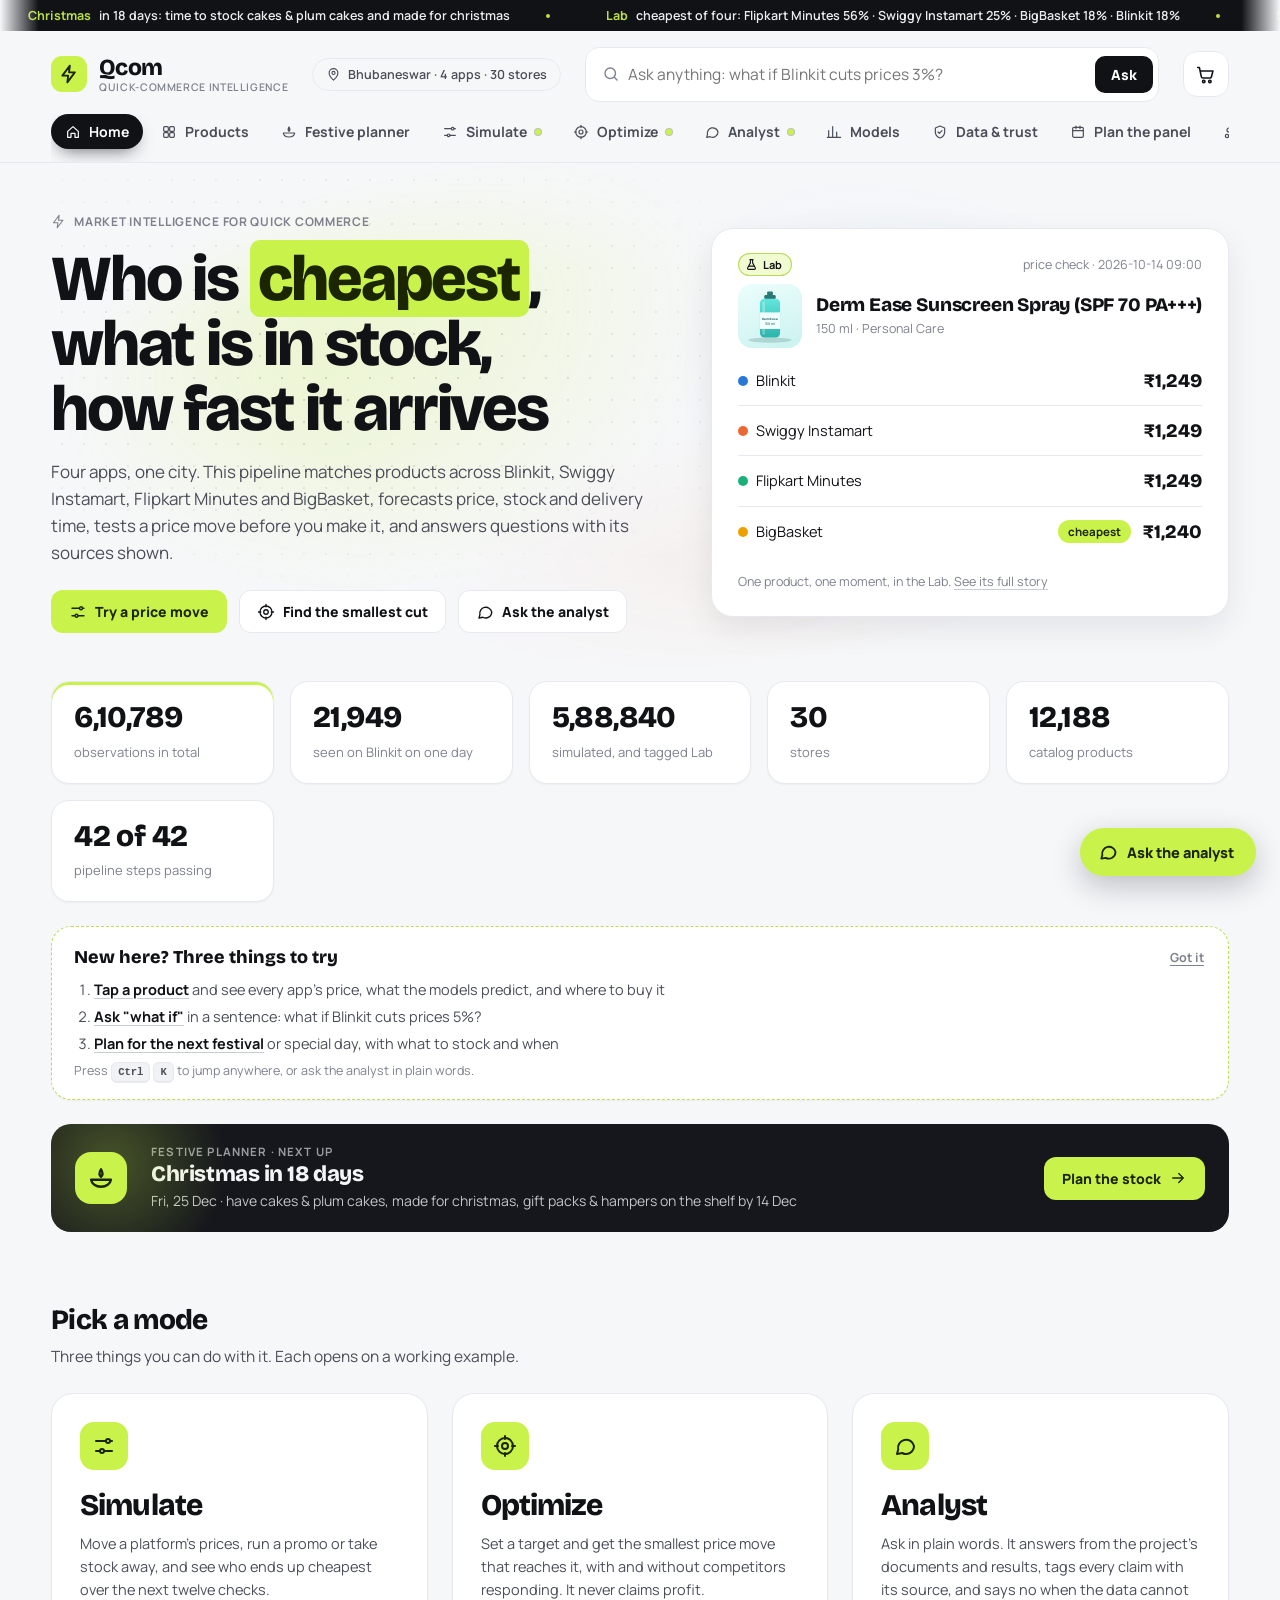
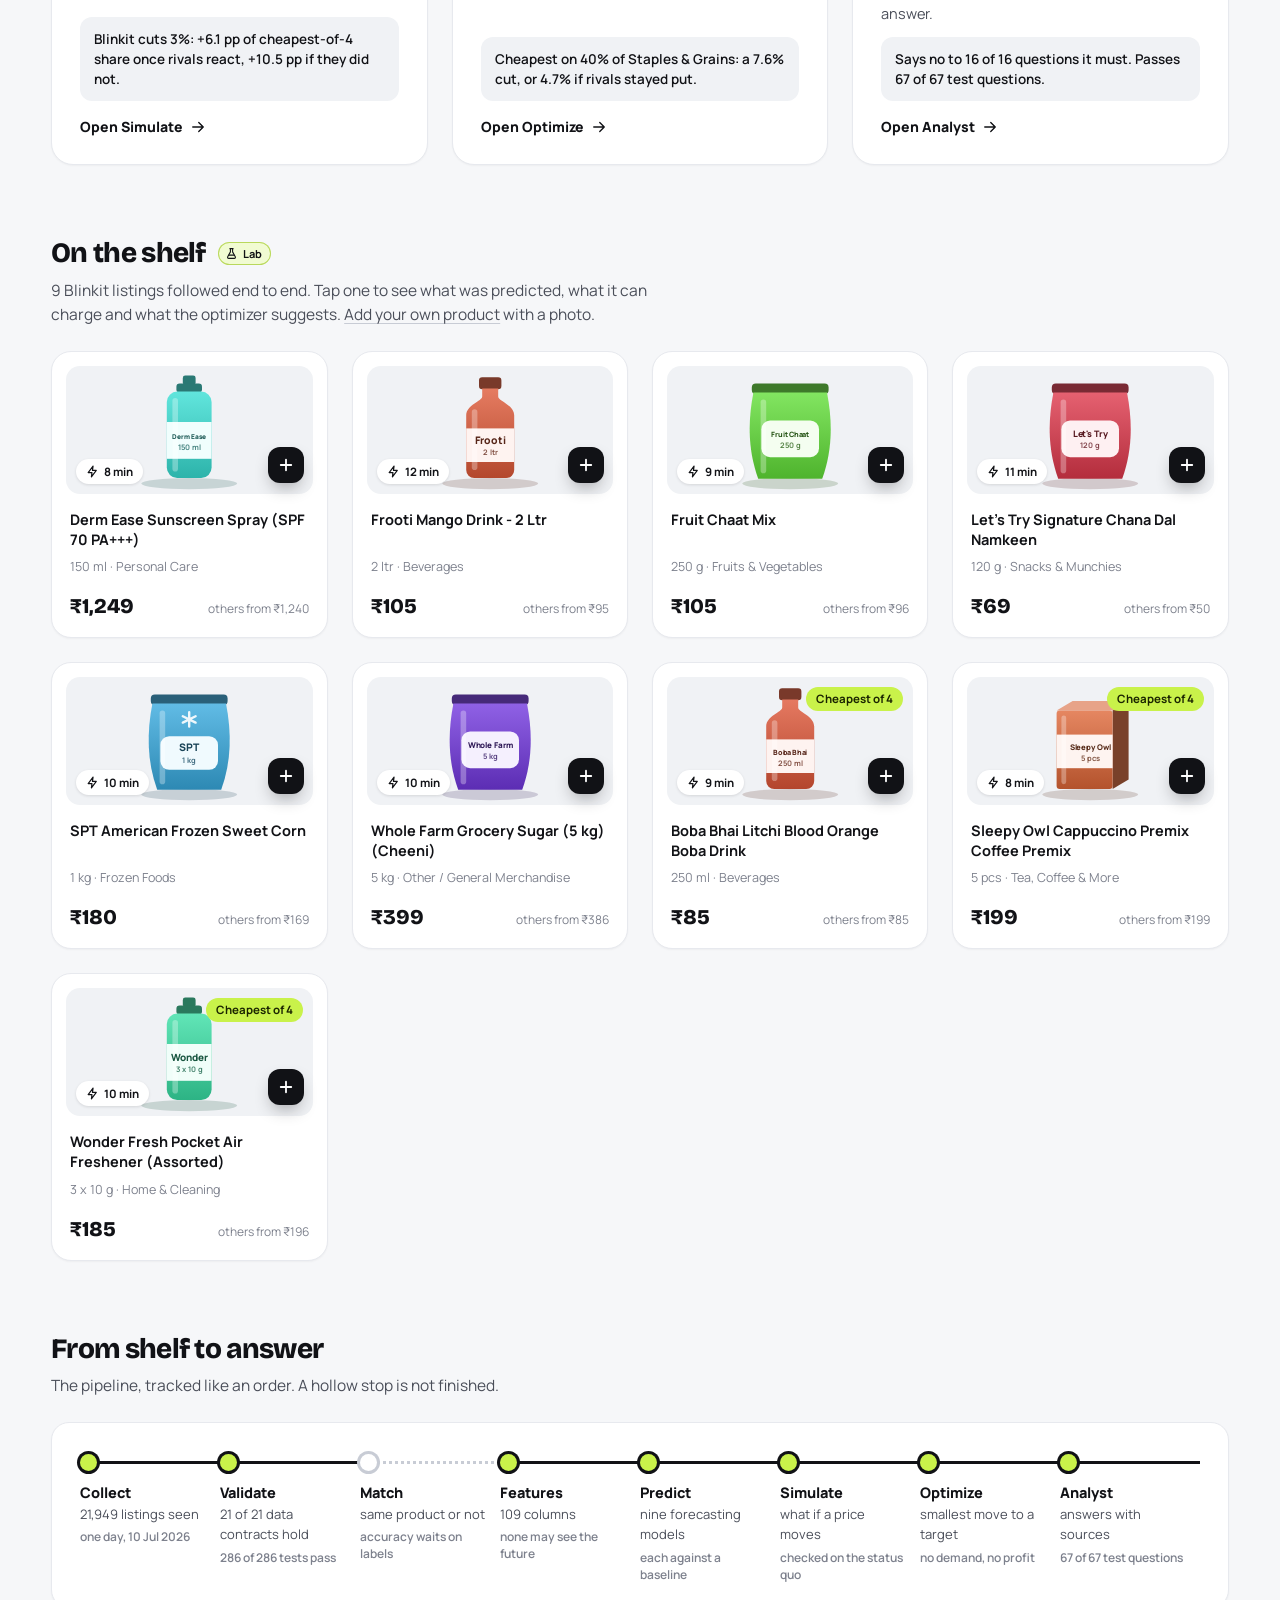
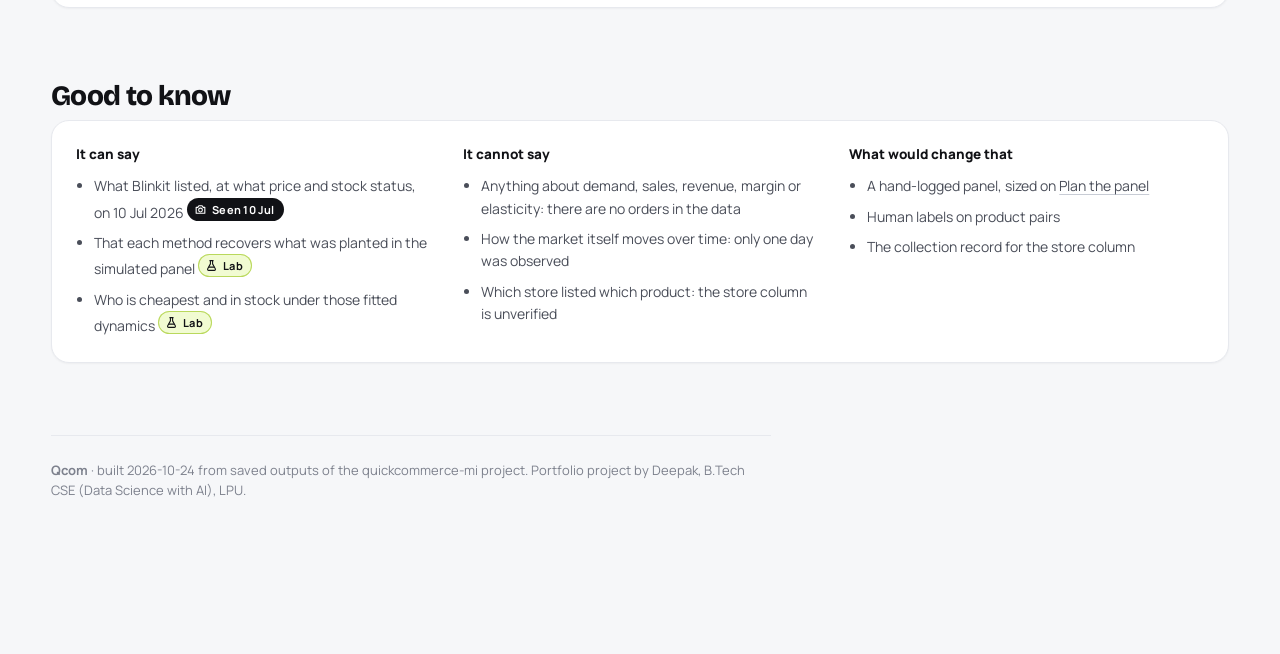
==== site_dist/index.html @ 05a5e4e2 "Festive calendar that computes itself, basket to app, plain Simulate/Optimize, product photos, publi" ====
<!doctype html>
<html lang="en"><head><meta charset="utf-8"><meta name="viewport" content="width=device-width,initial-scale=1,viewport-fit=cover">
<title>Qcom · Quick-commerce intelligence</title>
<link rel="icon" href="favicon.ico" type="image/svg+xml">
<meta name="theme-color" content="#f6f7f9" media="(prefers-color-scheme: light)">
<meta name="theme-color" content="#0d0e12" media="(prefers-color-scheme: dark)">
<meta name="format-detection" content="telephone=no">
<meta name="mobile-web-app-capable" content="yes">
<meta name="apple-mobile-web-app-capable" content="yes">
<meta name="apple-mobile-web-app-title" content="Qcom">
<meta name="apple-mobile-web-app-status-bar-style" content="black-translucent">
<link rel="manifest" href="manifest.webmanifest">
<link rel="apple-touch-icon" href="apple-touch-icon.png">
<link rel="preconnect" href="https://fonts.googleapis.com">
<link rel="preconnect" href="https://fonts.gstatic.com" crossorigin>
<link rel="stylesheet" href="https://fonts.googleapis.com/css2?family=Bricolage+Grotesque:opsz,wght@12..96,500..800&family=Manrope:wght@400..800&display=swap">
<style>
/* layout: a storefront. An announcement ticker, a sticky bar with a search box (the search box asks the analyst),
   page tabs, then cards. Numbers are set like price tags; results are set like a receipt.
   Spacing comes from one scale (--s1 … --s8) and one gap (--gap); the page is wide (--page) with fluid gutters. */
:root {
  color-scheme: light;
  --bg: #f6f7f9; --card: #ffffff; --soft: #f0f2f5; --ink: #111216; --ink-2: #4a4e59; --muted: #7d818d;
  --line: #e7e9ee; --axis: #c8ccd5;
  --pop: #c9f24a; --pop-ink: #1b2500; --pop-soft: #f1fbd2;      /* the one loud colour: deals, calls to action */
  --btn: #111216; --btn-ink: #ffffff;
  --good: #0c8a4b; --good-bg: #e3f6ec; --bad: #d63a3f; --bad-bg: #fde8e9; --warn: #9a6400; --warn-bg: #fff2d1;
  --p0: #2a78d6; --p1: #eb6834; --p2: #1baf7a; --p3: #eda100;   /* Blinkit, Instamart, Flipkart Minutes, BigBasket */
  --blue: #2a78d6; --orange: #eb6834;
  --wash: rgba(42,120,214,.12); --hatch: rgba(17,18,22,.26);
  --shadow: 0 1px 2px rgba(17,18,22,.04); --lift: 0 12px 32px rgba(17,18,22,.08);
  --tip-bg: #111216; --tip-ink: #ffffff;
  --display: "Bricolage Grotesque", "Trebuchet MS", "Segoe UI", sans-serif;
  --sans: "Manrope", system-ui, -apple-system, "Segoe UI", sans-serif;
  --mono: ui-monospace, "Cascadia Mono", Consolas, monospace;
  --r: 18px; --r-sm: 12px;
  --s1: 4px; --s2: 8px; --s3: 12px; --s4: 16px; --s5: 24px; --s6: 32px; --s7: 48px; --s8: 72px;
  --gap: 24px; --pad: 24px;
  --page: 1480px; --gutter: clamp(16px, 4vw, 56px);
}
@media (prefers-color-scheme: dark) {
  :root:not([data-theme="light"]) {
    color-scheme: dark;
    --bg: #0d0e12; --card: #16181e; --soft: #1e2129; --ink: #f2f3f6; --ink-2: #bcc0ca; --muted: #8b8f9c;
    --line: #262932; --axis: #3d414d;
    --pop: #c9f24a; --pop-ink: #1b2500; --pop-soft: #262f0f;
    --btn: #f2f3f6; --btn-ink: #111216;
    --good: #3fd08a; --good-bg: rgba(63,208,138,.14); --bad: #ff7b7f; --bad-bg: rgba(255,123,127,.14); --warn: #f0b84a; --warn-bg: rgba(240,184,74,.14);
    --p0: #3987e5; --p1: #d95926; --p2: #199e70; --p3: #c98500; --blue: #3987e5; --orange: #d95926;
    --wash: rgba(57,135,229,.18); --hatch: rgba(242,243,246,.30);
    --shadow: 0 1px 2px rgba(0,0,0,.35); --lift: 0 14px 36px rgba(0,0,0,.45);
    --tip-bg: #f2f3f6; --tip-ink: #111216;
  }
}
:root[data-theme="dark"] {
  color-scheme: dark;
  --bg: #0d0e12; --card: #16181e; --soft: #1e2129; --ink: #f2f3f6; --ink-2: #bcc0ca; --muted: #8b8f9c;
  --line: #262932; --axis: #3d414d;
  --pop: #c9f24a; --pop-ink: #1b2500; --pop-soft: #262f0f;
  --btn: #f2f3f6; --btn-ink: #111216;
  --good: #3fd08a; --good-bg: rgba(63,208,138,.14); --bad: #ff7b7f; --bad-bg: rgba(255,123,127,.14); --warn: #f0b84a; --warn-bg: rgba(240,184,74,.14);
  --p0: #3987e5; --p1: #d95926; --p2: #199e70; --p3: #c98500; --blue: #3987e5; --orange: #d95926;
  --wash: rgba(57,135,229,.18); --hatch: rgba(242,243,246,.30);
  --shadow: 0 1px 2px rgba(0,0,0,.35); --lift: 0 14px 36px rgba(0,0,0,.45);
  --tip-bg: #f2f3f6; --tip-ink: #111216;
}
* { box-sizing: border-box; }
[hidden] { display: none !important; }
img { max-width: 100%; }
html { scroll-behavior: smooth; }
body { background: var(--bg); color: var(--ink); font: 15.5px/1.6 var(--sans); margin: 0; -webkit-font-smoothing: antialiased; }
a { color: inherit; text-underline-offset: 3px; text-decoration-color: var(--axis); }
a:hover { text-decoration-color: currentColor; }
button, input, select, textarea { font: inherit; color: inherit; }
button:focus-visible, a:focus-visible, input:focus-visible, select:focus-visible, [tabindex]:focus-visible { outline: 2.5px solid var(--blue); outline-offset: 2px; }
svg.ic { width: 18px; height: 18px; flex: none; fill: none; stroke: currentColor; stroke-width: 1.8; stroke-linecap: round; stroke-linejoin: round; }

/* ---------- announcement ticker */
.ticker { background: var(--btn); color: var(--btn-ink); font: 600 12.5px var(--sans); overflow: hidden; white-space: nowrap; }
.ticker .lane { display: inline-flex; padding-block: 7px; animation: slide 52s linear infinite; }
.ticker:hover .lane { animation-play-state: paused; }
.ticker .it { display: inline-flex; align-items: center; gap: var(--s2); padding-inline: 28px; opacity: .92; }
.ticker .it::after { content: ""; width: 4px; height: 4px; border-radius: 50%; background: var(--pop); margin-left: 28px; }
.ticker b { color: var(--pop); font-weight: 700; }
@keyframes slide { to { transform: translateX(-50%); } }

/* ---------- top bar */
.top { position: sticky; top: env(safe-area-inset-top, 0px); z-index: 20; background: color-mix(in srgb, var(--bg) 86%, transparent); backdrop-filter: saturate(1.4) blur(16px); border-bottom: 1px solid var(--line); }
.top-in { max-width: var(--page); margin: 0 auto; padding-inline: var(--gutter); }
.bar { display: flex; align-items: center; gap: var(--s3) var(--s5); flex-wrap: wrap; padding-block: var(--s4) var(--s3); }
.brand { display: inline-flex; align-items: center; gap: var(--s3); text-decoration: none; font: 800 20px/1 var(--display); letter-spacing: -.02em; white-space: nowrap; }
.brand .logo { width: 36px; height: 36px; border-radius: 11px; background: var(--pop); color: var(--pop-ink); display: grid; place-items: center; }
.brand .logo svg { width: 20px; height: 20px; stroke-width: 2.2; }
.brand .wm { display: grid; gap: 3px; font-size: 23px; letter-spacing: -.035em; }
.brand .wm small { font: 600 10.5px/1 var(--sans); letter-spacing: .06em; text-transform: uppercase; color: var(--muted); }
.where { display: inline-flex; align-items: center; gap: 7px; font: 600 12.5px var(--sans); color: var(--ink-2); border: 1px solid var(--line); border-radius: 999px; padding: 7px 13px; white-space: nowrap; }
.where svg { width: 15px; height: 15px; }
.search { flex: 1 1 320px; max-width: 620px; margin-left: auto; min-width: 0; display: flex; align-items: center; gap: var(--s2); background: var(--card); border: 1px solid var(--line); border-radius: 14px; padding: 5px 5px 5px 16px; }
.search:focus-within { border-color: var(--ink); box-shadow: 0 0 0 3px color-mix(in srgb, var(--ink) 8%, transparent); }
.search svg { color: var(--muted); }
.search input { flex: 1; min-width: 0; border: 0; background: none; padding: 9px 0; outline: none; }
.search .btn { padding: 9px 16px; border-radius: 10px; }
.search { position: relative; }
.drop { position: absolute; left: 0; right: 0; top: calc(100% + 8px); z-index: 35; background: var(--card); border: 1px solid var(--line); border-radius: 16px; box-shadow: 0 18px 48px rgba(17,18,22,.22); padding: 6px; display: grid; gap: 2px; max-height: 70vh; overflow-y: auto; }
.dr-it { display: grid; grid-template-columns: 40px minmax(0, 1fr); gap: 12px; align-items: center; text-align: left; background: none; border: 0; border-radius: 11px; padding: 7px 8px; cursor: pointer; color: var(--ink); }
.dr-it:hover, .dr-it[aria-selected="true"] { background: var(--soft); }
.dr-it .thumb, .dr-it .dr-ic { width: 40px; height: 40px; border-radius: 10px; }
.dr-it .dr-ic { display: grid; place-items: center; background: var(--pop-soft); color: var(--ink); }
.dr-it b { display: block; font: 700 14px/1.3 var(--sans); overflow: hidden; text-overflow: ellipsis; white-space: nowrap; }
.dr-it i { display: block; font: 500 12px var(--sans); font-style: normal; color: var(--muted); overflow: hidden; text-overflow: ellipsis; white-space: nowrap; }
.dr-it.ask { border-top: 1px solid var(--line); border-radius: 0 0 11px 11px; margin-top: 4px; }
.dr-it.ask .dr-ic { background: var(--pop); color: var(--pop-ink); }
.nav { display: flex; align-items: center; gap: var(--s1); overflow-x: auto; padding-bottom: var(--s3); scrollbar-width: none; }
.nav::-webkit-scrollbar { display: none; }
.nav a { position: relative; display: inline-flex; align-items: center; gap: var(--s2); font: 700 14px var(--sans); color: var(--ink-2); text-decoration: none; padding: 8px 14px; border-radius: 999px; white-space: nowrap; }
.nav a svg { width: 16px; height: 16px; }
.nav a:hover { background: var(--soft); color: var(--ink); }
.nav a[aria-current="page"] { background: var(--btn); color: var(--btn-ink); }
.nav a.mode::after { content: ""; width: 6px; height: 6px; border-radius: 50%; background: var(--pop); box-shadow: 0 0 0 1px color-mix(in srgb, var(--pop-ink) 25%, transparent); }
.nav .theme { margin-left: auto; flex: none; display: grid; place-items: center; width: 36px; height: 36px; border-radius: 50%; background: none; border: 1px solid var(--line); color: var(--ink-2); cursor: pointer; }
.nav .theme:hover { color: var(--ink); border-color: var(--ink); }
.claims .src[title] { cursor: help; }

/* ---------- page and type */
.wrap { max-width: var(--page); margin: 0 auto; padding-inline: var(--gutter); padding-block: var(--s7) 140px; outline: none; }
h1 { font: 800 clamp(36px, 5vw, 64px)/1.02 var(--display); letter-spacing: -.035em; margin: 0 0 var(--s4); text-wrap: balance; max-width: 16ch; }
h1.page { font-size: clamp(32px, 3.6vw, 50px); max-width: 24ch; }
h1 mark { background: var(--pop); color: var(--pop-ink); border-radius: 10px; padding: 0 .14em; -webkit-box-decoration-break: clone; box-decoration-break: clone; }
.lede { max-width: 66ch; color: var(--ink-2); margin: 0 0 var(--s6); font-size: 17px; line-height: 1.6; }
.eyebrow { display: inline-flex; align-items: center; gap: var(--s2); font: 700 12px var(--sans); letter-spacing: .06em; text-transform: uppercase; color: var(--muted); margin: 0 0 var(--s4); }
.eyebrow svg { width: 15px; height: 15px; }
h2 { font: 800 28px/1.15 var(--display); letter-spacing: -.025em; margin: var(--s8) 0 var(--s2); text-wrap: balance; display: flex; align-items: center; gap: var(--s3); flex-wrap: wrap; }
h2 + .sub { color: var(--ink-2); margin: 0 0 var(--s5); max-width: 72ch; }
h3 { font: 700 16.5px/1.35 var(--sans); margin: 0 0 var(--s2); display: flex; gap: var(--s2); align-items: center; flex-wrap: wrap; text-wrap: balance; }
.note { font-size: 14px; color: var(--ink-2); margin: 0 0 var(--s4); max-width: 74ch; }
.note:last-child { margin-bottom: 0; }
.fine { font-size: 12.5px; color: var(--muted); }
.num, .tile .v, .price { font-variant-numeric: tabular-nums; }
.mt { margin-top: var(--gap); }

/* ---------- where a number comes from: one quiet tag, never a banner */
.chip { display: inline-flex; align-items: center; gap: 5px; font: 700 11px/1 var(--sans); letter-spacing: .02em; padding: 5px 9px 5px 7px; border-radius: 999px; white-space: nowrap; vertical-align: 2px; background: var(--soft); color: var(--ink-2); }
.chip svg { width: 13px; height: 13px; stroke-width: 2; }
.chip.is-seen { background: var(--ink); color: var(--card); }
.chip.is-lab { background: var(--pop-soft); color: var(--ink); box-shadow: inset 0 0 0 1px color-mix(in srgb, var(--pop) 70%, var(--ink) 12%); }
.chip.is-method { background: var(--soft); }
.chip.is-source { background: none; box-shadow: inset 0 0 0 1.5px var(--axis); }
.chip.is-unverified { background: var(--warn-bg); color: var(--warn); }

/* ---------- cards */
.panel { background: var(--card); border: 1px solid var(--line); border-radius: var(--r); padding: var(--pad); min-width: 0; box-shadow: var(--shadow); }
.panel > h3 + .note { margin-top: var(--s1); }
.grid2 { display: grid; grid-template-columns: repeat(auto-fit, minmax(min(100%, 460px), 1fr)); gap: var(--gap); }
.grid3 { display: grid; grid-template-columns: repeat(auto-fit, minmax(min(100%, 360px), 1fr)); gap: var(--gap); }
.stack { display: grid; gap: var(--gap); }
.side { display: grid; gap: var(--gap); grid-template-columns: minmax(0, 1fr) minmax(0, 1.9fr); align-items: start; }   /* a summary beside its detail */
.side.main { grid-template-columns: minmax(0, 1.7fr) minmax(0, 1fr); }
.tiles { display: grid; grid-template-columns: repeat(auto-fit, minmax(190px, 1fr)); gap: var(--s4); margin-bottom: var(--gap); }
.tile { background: var(--card); border: 1px solid var(--line); border-radius: var(--r); padding: 20px 22px; min-width: 0; box-shadow: var(--shadow); }
.tile .v { font: 800 30px/1.05 var(--display); letter-spacing: -.02em; display: block; overflow-wrap: anywhere; }
.tile .l { font-size: 13px; color: var(--muted); display: block; margin-top: var(--s2); }
.tile:first-child { box-shadow: inset 0 3px 0 var(--pop), var(--shadow); }
.banner { display: flex; gap: var(--s3); align-items: flex-start; background: var(--soft); border-radius: var(--r-sm); padding: 12px 16px; font-size: 14px; color: var(--ink-2); margin: 0 0 var(--s4); max-width: 88ch; }
.banner svg { margin-top: 2px; }
.banner.warn { background: var(--warn-bg); color: var(--warn); }

/* ---------- controls */
.controls { display: flex; flex-wrap: wrap; gap: var(--s5) var(--s7); align-items: end; margin-bottom: var(--gap); background: var(--card); border: 1px solid var(--line); border-radius: var(--r); padding: 20px var(--pad); box-shadow: var(--shadow); }
.ctl { display: flex; flex-direction: column; gap: var(--s2); min-width: 0; }
.ctl > label, .ctl > span { font: 700 11.5px var(--sans); color: var(--muted); letter-spacing: .06em; text-transform: uppercase; }
.ctl b { color: var(--ink); font-weight: 800; text-transform: none; letter-spacing: 0; }
.segs { display: inline-flex; flex-wrap: wrap; gap: var(--s1); background: var(--soft); border-radius: 12px; padding: 4px; }
.segs button { font: 700 13.5px var(--sans); color: var(--ink-2); background: none; border: 0; border-radius: 9px; padding: 8px 14px; cursor: pointer; font-variant-numeric: tabular-nums; }
.segs button[aria-pressed="true"] { background: var(--card); color: var(--ink); box-shadow: 0 1px 3px rgba(17,18,22,.14); }
.tabs { display: flex; gap: var(--s2); margin: 0 0 var(--gap); overflow-x: auto; scrollbar-width: none; padding-bottom: var(--s4); border-bottom: 1px solid var(--line); }
.tabs button { font: 700 14px var(--sans); color: var(--ink-2); background: none; border: 1px solid var(--line); border-radius: 999px; padding: 9px 18px; cursor: pointer; white-space: nowrap; }
.tabs button:hover { color: var(--ink); border-color: var(--axis); }
.tabs button[aria-selected="true"] { background: var(--btn); color: var(--btn-ink); border-color: transparent; }
select { background: var(--soft); border: 1px solid transparent; border-radius: 10px; padding: 9px 12px; max-width: 100%; font-weight: 600; }
input[type=range] { width: min(280px, 62vw); accent-color: var(--ink); }
.toggle { display: inline-flex; align-items: center; gap: var(--s2); font: 600 14px var(--sans); color: var(--ink-2); cursor: pointer; padding-bottom: 6px; }
.toggle input { width: 18px; height: 18px; accent-color: var(--ink); }
.btn { display: inline-flex; align-items: center; gap: var(--s2); font: 800 14px var(--sans); background: var(--btn); color: var(--btn-ink); border: 0; border-radius: 12px; padding: 12px 18px; cursor: pointer; text-decoration: none; white-space: nowrap; }
.btn.pop { background: var(--pop); color: var(--pop-ink); }
.btn.ghost { background: var(--card); color: var(--ink); box-shadow: inset 0 0 0 1px var(--line); }
.btn.ghost:hover { box-shadow: inset 0 0 0 1px var(--ink); }
.btn:disabled { opacity: .5; cursor: default; }
.btn:hover:not(:disabled) { transform: translateY(-1px); }

/* ---------- bars and rows */
.legend { display: flex; flex-wrap: wrap; gap: var(--s2) var(--s5); font-size: 13px; color: var(--ink-2); margin-bottom: var(--s3); }
.legend span { display: inline-flex; align-items: center; gap: var(--s2); }
.sw { width: 12px; height: 12px; display: inline-block; flex: none; border-radius: 50%; background: var(--blue); }
.sw.orange { background: var(--orange); } .sw.ring { background: var(--card); border: 2.5px solid var(--axis); }
.sw.band { border-radius: 4px; width: 18px; background: var(--wash); }
.sw.hatch { border-radius: 4px; width: 18px; background: repeating-linear-gradient(135deg, var(--hatch) 0 1.5px, transparent 1.5px 5px); box-shadow: inset 0 0 0 1px var(--axis); }
.sw.solid { border-radius: 4px; width: 18px; background: var(--ink); }
.sw.neutral { border-radius: 4px; width: 18px; background: var(--axis); }
.sw.line { height: 3px; width: 18px; border-radius: 2px; } .sw.dash { height: 0; width: 18px; border-radius: 0; background: none; border-top: 2px dashed var(--axis); }
.row { display: grid; grid-template-columns: minmax(0, 1.1fr) minmax(0, 1.7fr) var(--num, 76px); gap: var(--s1) var(--s4); align-items: center; padding-block: 11px; border-bottom: 1px solid var(--line); font-size: 14px; }
.row:last-child { border-bottom: 0; }
.row .lab { min-width: 0; overflow-wrap: anywhere; font-weight: 600; } .row .lab small { display: block; color: var(--muted); font-size: 12px; font-weight: 500; }
.row .num { font: 700 13.5px var(--sans); color: var(--ink); text-align: right; white-space: nowrap; }
.track { position: relative; height: 22px; min-width: 0; }
.track .band { position: absolute; top: 2px; bottom: 2px; background: var(--wash); border-radius: 6px; }
.track .mid { position: absolute; top: 0; bottom: 0; width: 1px; background: var(--axis); }
.track .mark { position: absolute; top: -2px; bottom: -2px; width: 0; border-left: 2px dashed var(--ink); }
.track .link { position: absolute; top: 50%; height: 3px; margin-top: -1.5px; background: var(--axis); border-radius: 2px; }
.track .whisk { position: absolute; top: 50%; height: 2px; margin-top: -1px; background: var(--ink-2); }
.dot { position: absolute; top: 50%; width: 13px; height: 13px; margin: -6.5px 0 0 -6.5px; border-radius: 50%; background: var(--blue); box-shadow: 0 0 0 2.5px var(--card); }
.dot.ring { background: var(--card); border: 3px solid var(--orange); }
.fill { position: absolute; left: 0; top: 5px; bottom: 5px; border-radius: 0 6px 6px 0; background: linear-gradient(90deg, color-mix(in srgb, var(--blue) 55%, transparent), var(--blue)); min-width: 3px; }
.fill.ghost { background: none; box-shadow: inset 0 0 0 1.5px var(--axis); top: 3px; bottom: 3px; }
.fill.orange { background: linear-gradient(90deg, color-mix(in srgb, var(--orange) 55%, transparent), var(--orange)); } .fill.neutral { background: linear-gradient(90deg, color-mix(in srgb, var(--axis) 60%, transparent), var(--axis)); } .fill.ink { background: linear-gradient(90deg, color-mix(in srgb, var(--ink) 55%, transparent), var(--ink)); }
.fill.c0 { background: linear-gradient(90deg, color-mix(in srgb, var(--p0) 55%, transparent), var(--p0)); } .fill.c1 { background: linear-gradient(90deg, color-mix(in srgb, var(--p1) 55%, transparent), var(--p1)); }
.fill.c2 { background: linear-gradient(90deg, color-mix(in srgb, var(--p2) 55%, transparent), var(--p2)); } .fill.c3 { background: linear-gradient(90deg, color-mix(in srgb, var(--p3) 55%, transparent), var(--p3)); }
.pdot { display: inline-block; width: 10px; height: 10px; border-radius: 50%; margin-right: var(--s2); }
.pdot.c0 { background: var(--p0); } .pdot.c1 { background: var(--p1); } .pdot.c2 { background: var(--p2); } .pdot.c3 { background: var(--p3); }
.dot:hover, .fill:hover, .seg:hover, .col:hover { box-shadow: 0 0 0 2px var(--card), 0 0 0 4px var(--ink); }
.axis { display: grid; grid-template-columns: minmax(0, 1.1fr) minmax(0, 1.7fr) var(--num, 76px); gap: var(--s4); margin-top: var(--s1); }
.axis .ticks { position: relative; height: 36px; font: 600 11px var(--sans); color: var(--muted); }
.axis .ticks span { position: absolute; top: 4px; transform: translateX(-50%); white-space: nowrap; }
.axis .ticks em { position: absolute; left: 0; right: 0; top: 20px; text-align: center; font: 500 11.5px var(--sans); font-style: normal; color: var(--muted); }
.split { display: flex; gap: 2px; height: 24px; margin: 6px 0 8px; }
.seg { height: 100%; min-width: 6px; background: var(--axis); }
.seg:first-child { border-radius: 7px 0 0 7px; } .seg:last-child { border-radius: 0 7px 7px 0; } .seg:only-child { border-radius: 7px; }
.seg.obs { background: var(--ink); } .seg.same { background: var(--blue); }
.seg.sim, .seg.abstain { background: repeating-linear-gradient(135deg, var(--hatch) 0 1.5px, transparent 1.5px 5px); box-shadow: inset 0 0 0 1px var(--axis); }
.cols { display: flex; align-items: flex-end; gap: 4px; height: 180px; border-bottom: 1.5px solid var(--axis); position: relative; margin-top: var(--s4); }
.col { flex: 1 1 0; min-width: 6px; background: linear-gradient(180deg, var(--axis), color-mix(in srgb, var(--axis) 45%, transparent)); border-radius: 6px 6px 0 0; cursor: pointer; }
.col.sel { background: var(--pop); box-shadow: inset 0 0 0 1.5px var(--pop-ink); } .col.hold { background: var(--ink); }
.chart { margin-top: var(--s2); }
.chart svg { display: block; width: 100%; height: auto; overflow: visible; }
.chart .g { stroke: var(--line); stroke-width: 1; }
.chart .l0 { fill: none; stroke: var(--blue); stroke-width: 2.8; stroke-linecap: round; stroke-linejoin: round; filter: drop-shadow(0 6px 10px color-mix(in srgb, var(--blue) 35%, transparent)); }
.chart .area { stroke: none; } .chart .l1 { fill: none; stroke: var(--orange); stroke-width: 2.5; stroke-linecap: round; stroke-linejoin: round; }
.chart .lb { fill: none; stroke: var(--axis); stroke-width: 2; stroke-dasharray: 4 5; } .chart .tg { stroke: var(--ink); stroke-width: 1.5; stroke-dasharray: 5 4; }
.chart text { font: 600 11px var(--sans); fill: var(--muted); }
.chart circle { stroke: var(--card); stroke-width: 2.5; }
.tbl { overflow-x: auto; }
table.t { border-collapse: collapse; font: 14px/1.45 var(--sans); min-width: 100%; }
table.t th, table.t td { text-align: left; padding: 11px 16px 11px 0; border-bottom: 1px solid var(--line); vertical-align: top; }
table.t tr:last-child td { border-bottom: 0; }
table.t th { color: var(--muted); font-weight: 700; white-space: nowrap; font-size: 11.5px; text-transform: uppercase; letter-spacing: .06em; padding-top: 4px; }
table.t td.n, table.t th.n { text-align: right; font-variant-numeric: tabular-nums; font-weight: 600; white-space: nowrap; }
table.t tr.hi td { font-weight: 800; background: var(--pop-soft); }
table.t tr.hi td:first-child { box-shadow: inset 3px 0 0 var(--pop); padding-left: 10px; }
table.heat { border-collapse: separate; border-spacing: 4px; font: 600 12.5px var(--sans); }
table.heat th { font: 700 11.5px var(--sans); color: var(--muted); padding: 4px 6px; text-align: center; white-space: nowrap; }
table.heat th.r { text-align: right; }
table.heat td { text-align: center; min-width: 38px; padding: 10px 2px; border-radius: 8px; cursor: pointer; font-variant-numeric: tabular-nums; }
table.heat td.id { font-weight: 800; box-shadow: inset 0 0 0 2px var(--blue); }
table.heat td.sel, table.heat td.self { box-shadow: inset 0 0 0 2.5px var(--ink); }
table.heat td.na { color: var(--muted); cursor: default; box-shadow: inset 0 0 0 1px var(--line); }
.pill { display: inline-flex; align-items: center; gap: 5px; font: 700 11.5px/1 var(--sans); padding: 6px 10px; border-radius: 999px; white-space: nowrap; background: var(--soft); color: var(--ink-2); }
.pill.yes { background: var(--good-bg); color: var(--good); } .pill.no { background: var(--soft); color: var(--muted); }
.pill.na { background: none; box-shadow: inset 0 0 0 1px var(--line); color: var(--muted); }
.pill.ok { background: var(--good-bg); color: var(--good); } .pill.bad { background: var(--bad-bg); color: var(--bad); }
.pill.deal { background: var(--pop); color: var(--pop-ink); }
.pill svg { width: 13px; height: 13px; stroke-width: 2.2; }
.lists { display: grid; grid-template-columns: repeat(auto-fit, minmax(min(100%, 260px), 1fr)); gap: var(--s6); }
.lists h4 { font: 800 13.5px var(--sans); margin: 0 0 var(--s3); }
.lists ul { margin: 0; padding-left: 18px; font-size: 14px; color: var(--ink-2); } .lists li + li { margin-top: var(--s2); }

/* ---------- home */
.hero { display: grid; grid-template-columns: minmax(0, 1.15fr) minmax(0, 1fr); gap: var(--s7) clamp(32px, 5vw, 80px); align-items: center; margin-bottom: var(--s7); }
.hero .lede { margin-bottom: var(--s5); }
.hero .cta { display: flex; flex-wrap: wrap; gap: var(--s3); }
.board { background: var(--card); border: 1px solid var(--line); border-radius: 22px; padding: 24px 26px; box-shadow: var(--lift); min-width: 0; }
.board .head { display: flex; justify-content: space-between; align-items: center; gap: var(--s3); margin-bottom: var(--s2); }
.board .nm { font: 800 19px/1.25 var(--display); letter-spacing: -.01em; margin: var(--s2) 0 2px; }
.offer { display: grid; grid-template-columns: minmax(0, 1fr) auto auto; gap: var(--s3); align-items: center; padding: 13px 0; border-bottom: 1px solid var(--line); font-size: 14.5px; }
.offer:last-of-type { border-bottom: 0; }
.offer .price { font: 800 19px var(--display); }
.modes { display: grid; grid-template-columns: repeat(auto-fit, minmax(min(100%, 320px), 1fr)); gap: var(--gap); }
.mode-card { position: relative; background: var(--card); border: 1px solid var(--line); border-radius: 22px; padding: 28px; display: flex; flex-direction: column; gap: var(--s3); text-decoration: none; min-width: 0; box-shadow: var(--shadow); overflow: hidden; }
.mode-card:hover { transform: translateY(-3px); box-shadow: var(--lift); border-color: var(--axis); }
.mode-card .ico { width: 48px; height: 48px; border-radius: 14px; background: var(--pop); color: var(--pop-ink); display: grid; place-items: center; margin-bottom: var(--s2); }
.mode-card .ico svg { width: 24px; height: 24px; stroke-width: 2; }
.mode-card .k { font: 800 30px/1 var(--display); letter-spacing: -.03em; }
.mode-card p { margin: 0; font-size: 14.5px; color: var(--ink-2); }
.mode-card .ex { font: 600 13.5px/1.5 var(--sans); background: var(--soft); border-radius: 12px; padding: 12px 14px; margin-top: auto; }
.mode-card .go { font: 800 14px var(--sans); display: inline-flex; align-items: center; gap: 6px; margin-top: var(--s1); }
.shelf { display: grid; grid-template-columns: repeat(auto-fill, minmax(240px, 1fr)); gap: var(--gap); }
.pcard { background: var(--card); border: 1px solid var(--line); border-radius: 20px; padding: 14px 14px 18px; display: flex; flex-direction: column; gap: var(--s2); min-width: 0; text-align: left; cursor: pointer; box-shadow: var(--shadow); text-decoration: none; }
.pcard:hover { transform: translateY(-3px); box-shadow: var(--lift); border-color: var(--axis); }
.pcard[aria-pressed="true"] { border-color: var(--ink); box-shadow: 0 0 0 1.5px var(--ink); }
.pcard .pic { position: relative; height: 128px; border-radius: 14px; background: var(--soft); display: grid; place-items: center; color: var(--ink-2); margin-bottom: var(--s2); }
.pcard .pic > svg.ic { width: 42px; height: 42px; stroke-width: 1.5; }
.pcard .pic .eta { position: absolute; left: 10px; bottom: 10px; background: var(--card); color: var(--ink); box-shadow: 0 1px 3px rgba(17,18,22,.12); }
.pcard .pic .tag { position: absolute; right: 10px; top: 10px; }
.pcard .nm { font: 700 14.5px/1.35 var(--sans); min-height: 2.7em; overflow: hidden; display: -webkit-box; -webkit-line-clamp: 2; -webkit-box-orient: vertical; padding-inline: 4px; }
.pcard .pk { font-size: 12.5px; color: var(--muted); padding-inline: 4px; }
.pcard .buy { display: flex; align-items: baseline; justify-content: space-between; gap: var(--s2); margin-top: auto; padding: var(--s2) 4px 0; }
.pcard .price { font: 800 21px var(--display); }
.pcard .vs { font-size: 12px; color: var(--muted); text-align: right; }
.tracker { display: grid; grid-template-columns: repeat(auto-fit, minmax(130px, 1fr)); gap: var(--s4) 0; background: var(--card); border: 1px solid var(--line); border-radius: var(--r); padding: 28px 28px 24px; box-shadow: var(--shadow); }
.stop { position: relative; padding: 32px 14px 0 0; min-width: 0; text-decoration: none; }
.stop::before { content: ""; position: absolute; left: 0; right: 0; top: 10px; height: 3px; background: var(--ink); }
.stop::after { content: ""; position: absolute; left: 0; top: 3px; width: 17px; height: 17px; border-radius: 50%; background: var(--pop); box-shadow: 0 0 0 3px var(--ink); }
.stop.wait::before { background: none; border-top: 3px dotted var(--axis); }
.stop.wait::after { background: var(--card); box-shadow: 0 0 0 3px var(--axis); }
.stop b { display: block; font: 800 14.5px var(--sans); margin-bottom: 2px; } .stop span { display: block; font-size: 13px; color: var(--ink-2); }
.stop i { display: block; font: 600 12px var(--sans); color: var(--muted); font-style: normal; margin-top: var(--s1); }

/* ---------- packshots: drawn product pictures, tinted by category (--h is the hue) */
.ps { background: linear-gradient(160deg, hsl(var(--h) 85% 96%), hsl(var(--h) 62% 87%)); }
.ps-art { width: 100%; height: 100%; display: block; }
.ps-art .d { fill: hsl(var(--h) 48% 32%); } .ps-art .tp { fill: hsl(var(--h) 66% 72%); } .ps-art .b2 { fill: hsl(calc(var(--h) + 28) 64% 56%); }
.ps-art .l { fill: hsl(var(--h) 90% 97%); } .ps-art .gl { fill: #fff; opacity: .3; } .ps-art .sh { fill: hsl(var(--h) 40% 25%); opacity: .2; }
.ps-art .tray { fill: hsl(var(--h) 30% 92%); stroke: hsl(var(--h) 30% 70%); stroke-width: 1.5; }
.ps-art .fl { stroke: #fff; stroke-width: 3; stroke-linecap: round; fill: none; opacity: .9; }
.ps-art .t1 { font-family: var(--sans); font-weight: 800; fill: hsl(var(--h) 55% 22%); letter-spacing: -.01em; }
.ps-art .t2 { font: 700 9.5px var(--sans); fill: hsl(var(--h) 30% 40%); }
.pcard .pic.ps { overflow: hidden; }
.thumb { width: 44px; height: 44px; border-radius: 10px; overflow: hidden; display: block; flex: none; }
.thumb .ps-art { transform: scale(1.35); }
.board .bd-top { display: flex; gap: 14px; align-items: center; margin: 4px 0 8px; }
.board .bd-top .thumb { width: 64px; height: 64px; border-radius: 14px; }
.board .bd-top .nm { margin: 0 0 2px; }
@media (prefers-color-scheme: dark) { :root:not([data-theme="light"]) .ps { background: linear-gradient(160deg, hsl(var(--h) 32% 22%), hsl(var(--h) 38% 15%)); } }
:root[data-theme="dark"] .ps { background: linear-gradient(160deg, hsl(var(--h) 32% 22%), hsl(var(--h) 38% 15%)); }

/* ---------- receipt: how a result is set */
.receipt { background: var(--card); border-radius: var(--r); padding: var(--pad); box-shadow: var(--shadow); border: 1px solid var(--line); position: relative; min-width: 0; }
.receipt h3 { font: 800 12px var(--sans); letter-spacing: .1em; text-transform: uppercase; color: var(--muted); margin-bottom: var(--s3); }
.receipt .ln { display: flex; justify-content: space-between; gap: var(--s4); padding: 11px 0; border-bottom: 1px dashed var(--line); font-size: 14.5px; }
.receipt .ln span:last-child { font-weight: 800; font-variant-numeric: tabular-nums; text-align: right; }
.receipt .ln.total { border-bottom: 0; border-top: 2px solid var(--ink); margin-top: var(--s2); padding-top: 14px; font: 800 19px var(--display); }

/* ---------- models as wide rows: the story on one side, its chart on the other, sides alternating */
.mfilter { margin: 0 0 var(--gap); }
.mrows { display: grid; gap: var(--gap); }
.mrow { display: grid; grid-template-columns: minmax(0, 0.85fr) minmax(0, 1.25fr); gap: 32px; align-items: center; background: var(--card); border: 1px solid var(--line); border-radius: 22px; padding: 26px 28px; box-shadow: var(--shadow); }
.mrow:nth-child(even) { grid-template-columns: minmax(0, 1.25fr) minmax(0, 0.85fr); }
.mrow:nth-child(even) .mviz { order: -1; }
.mtext { display: grid; gap: 12px; min-width: 0; align-content: center; }
.mtext .head { display: flex; gap: 10px; align-items: center; flex-wrap: wrap; }
.mtext .no { width: 34px; height: 34px; border-radius: 11px; background: var(--pop); color: var(--pop-ink); display: grid; place-items: center; font: 800 15px var(--display); flex: none; }
.mtext h3 { margin: 0; font: 800 21px/1.2 var(--display); letter-spacing: -.02em; }
.mtext .q { margin: 0; color: var(--ink-2); font-size: 15px; }
.mtext .res { margin: 0; font-size: 15px; line-height: 1.55; }
.mtext .sup { margin: 4px 0 0; font-size: 13.5px; background: var(--soft); border-radius: 12px; padding: 12px 14px; color: var(--ink-2); }
.mtext .sup b { color: var(--ink); }
.mviz { margin: 0; min-width: 0; border: 1px solid var(--line); border-radius: 18px; padding: 16px 18px 14px;
  background: radial-gradient(120% 90% at 100% 0%, color-mix(in srgb, var(--blue) 10%, transparent), transparent 55%),
              radial-gradient(90% 70% at 0% 100%, color-mix(in srgb, var(--pop) 12%, transparent), transparent 60%),
              color-mix(in srgb, var(--soft) 50%, var(--card)); }
.mviz figcaption { display: grid; gap: 2px; margin-bottom: 6px; }
.mviz figcaption b { font: 800 15px/1.3 var(--sans); }
.mviz figcaption span { font-size: 12.5px; color: var(--muted); }
.viz-svg { display: block; width: 100%; height: auto; overflow: visible; }
.viz-svg .g { stroke: var(--line); stroke-width: 1; }
.viz-svg .axis0 { stroke: var(--axis); stroke-width: 1.5; }
.viz-svg text { font-family: var(--sans); }
.viz-svg .tk { font-size: 11px; font-weight: 600; fill: var(--muted); }
.viz-svg .tk.strong, .viz-svg .rlab.strong { fill: var(--ink); font-weight: 700; font-size: 12.5px; }
.viz-svg .rlab { font-size: 11.5px; font-weight: 600; fill: var(--ink-2); }
.viz-svg .ttl { font-size: 11px; font-weight: 600; fill: var(--muted); letter-spacing: .02em; }
.viz-svg .ref { stroke: var(--ink); stroke-width: 1.2; stroke-dasharray: 4 4; opacity: .7; fill: none; }
.viz-svg .rl { font-size: 11px; font-weight: 700; fill: var(--ink-2); }
.viz-svg .ln { fill: none; stroke-width: 2.6; stroke-linecap: round; stroke-linejoin: round; }
.viz-svg .ln.own { stroke: var(--blue); stroke-width: 3.2; } .viz-svg .ln.alt { stroke: var(--orange); } .viz-svg .ln.c3 { stroke: var(--p2); } .viz-svg .ln.base { stroke: var(--axis); }
.viz-svg .ln.dash { stroke-dasharray: 6 6; stroke-width: 2; }
.viz-svg .area { stroke: none; }
.viz-svg .ln.own { filter: drop-shadow(0 6px 10px color-mix(in srgb, var(--blue) 38%, transparent)); }
.viz-svg .pt.own { filter: drop-shadow(0 0 6px color-mix(in srgb, var(--blue) 65%, transparent)); }
.viz-svg .bar.own { filter: drop-shadow(0 8px 14px color-mix(in srgb, var(--blue) 32%, transparent)); }
.viz-svg .bar.alt { filter: drop-shadow(0 8px 14px color-mix(in srgb, var(--orange) 22%, transparent)); }
.donut .arc.own, .donut .arc.alt { filter: drop-shadow(0 4px 10px color-mix(in srgb, var(--ink) 18%, transparent)); }
.viz-svg .pt { stroke: var(--card); stroke-width: 2.2; cursor: pointer; }
.viz-svg .pt.own { fill: var(--blue); } .viz-svg .pt.alt { fill: var(--orange); } .viz-svg .pt.c3 { fill: var(--p2); } .viz-svg .pt.base { fill: var(--axis); }
.viz-svg .pt.ring { fill: var(--card); stroke: var(--ink); stroke-width: 2.6; }
.viz-svg .pt:hover, .viz-svg .bar:hover, .viz-svg .arc:hover { filter: brightness(1.12); stroke: var(--ink); }
.viz-svg .el { font-size: 12px; font-weight: 800; } .viz-svg .el.own { fill: var(--blue); } .viz-svg .el.alt { fill: var(--orange); } .viz-svg .el.c3 { fill: var(--p2); } .viz-svg .el.base { fill: var(--muted); }
.viz-svg .bar { cursor: pointer; } .viz-svg .bar.own { fill: var(--blue); } .viz-svg .bar.alt { fill: var(--orange); } .viz-svg .bar.base { fill: var(--axis); } .viz-svg .bar.c3 { fill: var(--p2); }
.viz-svg .vl { font-size: 11.5px; font-weight: 800; fill: var(--ink-2); } .viz-svg .vl.own { fill: var(--blue); }
.viz-svg .wh { stroke-width: 2.4; stroke-linecap: round; } .viz-svg .wh.own { stroke: var(--blue); opacity: .55; } .viz-svg .wh.alt { stroke: var(--orange); opacity: .6; } .viz-svg .wh.c3 { stroke: var(--p2); opacity: .6; }
.viz-svg .db { stroke: var(--axis); stroke-width: 5; stroke-linecap: round; opacity: .55; }
.vlegend { display: flex; flex-wrap: wrap; gap: 6px 18px; font-size: 12.5px; color: var(--ink-2); margin-top: 8px; }
.vlegend span { display: inline-flex; align-items: center; gap: 7px; }
.sw2 { width: 12px; height: 12px; border-radius: 4px; display: inline-block; flex: none; background: var(--axis); }
.sw2.own { background: var(--blue); } .sw2.alt { background: var(--orange); } .sw2.c3 { background: var(--p2); } .sw2.base { background: var(--axis); }
.sw2.ring { background: var(--card); box-shadow: inset 0 0 0 2.5px var(--ink); border-radius: 50%; }
.sw2.dash { width: 18px; height: 0; border-radius: 0; background: none; border-top: 2px dashed var(--ink); opacity: .7; }
.donut-wrap { display: grid; grid-template-columns: minmax(150px, 220px) minmax(0, 1fr); gap: 20px; align-items: center; }
.donut .arc { fill: none; stroke-width: 30; cursor: pointer; } .donut .arc.own { stroke: var(--blue); } .donut .arc.alt { stroke: var(--orange); } .donut .arc.base { stroke: var(--axis); } .donut .arc.c3 { stroke: var(--p2); }
.donut .dn-v { font: 800 26px var(--display); fill: var(--ink); } .donut .dn-l { font: 600 12px var(--sans); fill: var(--muted); }
.dn-list { list-style: none; margin: 0; padding: 0; display: grid; gap: 10px; }
.dn-list li { display: grid; grid-template-columns: auto minmax(0, 1fr) auto auto; gap: 10px; align-items: center; font-size: 14px; padding-bottom: 10px; border-bottom: 1px solid var(--line); }
.dn-list li:last-child { border-bottom: 0; padding-bottom: 0; }
.dn-list b { font-variant-numeric: tabular-nums; } .dn-list em { font-style: normal; color: var(--muted); font-size: 12.5px; min-width: 46px; text-align: right; }

/* ---------- models: masonry, so every card is as tall as its own content and no taller */
.masonry { columns: 3 340px; column-gap: var(--gap); }
.masonry > * { break-inside: avoid; margin-bottom: var(--gap); }
.mcard { background: var(--card); border: 1px solid var(--line); border-radius: 20px; padding: 20px 22px; display: flex; flex-direction: column; gap: 10px; min-width: 0; box-shadow: var(--shadow); }
.mcard .no { width: 32px; height: 32px; border-radius: 10px; background: var(--soft); display: grid; place-items: center; font: 800 14px var(--display); flex: none; }
.mcard .head { display: flex; gap: 10px; align-items: center; flex-wrap: wrap; }
.mcard h3 { margin: 0; } .mcard .q { color: var(--ink-2); font-size: 14px; margin: 0; }
.mcard .unit { font-size: 12px; color: var(--muted); margin: 2px 0 -4px; letter-spacing: .01em; }
.mcard .res { margin: 0; font-size: 14px; }
.mcard .sup { font-size: 13px; background: var(--soft); border-radius: 12px; padding: 10px 12px; margin: 2px 0 0; color: var(--ink-2); }
.mcard .sup b { color: var(--ink); }
.mbars { display: grid; gap: 7px; }
.mbar { display: grid; grid-template-columns: minmax(96px, 38%) minmax(0, 1fr) 52px; gap: 10px; align-items: center; font-size: 13px; }
.mbar .ml { color: var(--ink-2); line-height: 1.25; }
.mbar.own .ml { color: var(--ink); font-weight: 700; }
.mbar .track { height: 16px; } .mbar .fill { top: 3px; bottom: 3px; }
.mbar .mv { font: 700 12.5px var(--sans); text-align: right; font-variant-numeric: tabular-nums; }
table.mt-table { font-size: 12.5px; table-layout: fixed; width: 100%; min-width: 0; } table.mt-table th, table.mt-table td { padding: 7px 6px 7px 0; overflow-wrap: anywhere; }
table.mt-table th:first-child { width: 30%; }
table.mt-table th, table.mt-table th.n { white-space: normal; line-height: 1.25; vertical-align: bottom; font-size: 10.5px; }
table.mt-table .own { color: var(--ink); font-weight: 800; }
table.mt-table td.own { box-shadow: inset 0 -2px 0 var(--blue); }

/* ---------- analyst: a help chat */
.ask { display: flex; gap: var(--s2); }
.ask input { flex: 1; min-width: 0; background: var(--card); border: 1px solid var(--line); border-radius: 14px; padding: 13px 16px; }
.ask input:focus { border-color: var(--ink); outline: none; box-shadow: 0 0 0 3px color-mix(in srgb, var(--ink) 8%, transparent); }
.sugg { display: flex; flex-wrap: wrap; gap: var(--s2); margin: var(--s4) 0 0; }
.sugg button { font: 600 13px var(--sans); background: var(--card); border: 1px solid var(--line); border-radius: 999px; padding: 8px 14px; cursor: pointer; color: var(--ink-2); text-align: left; }
.sugg button:hover { color: var(--ink); border-color: var(--ink); }
.msg { margin-top: var(--s5); display: grid; gap: var(--s3); }
.msg .q { justify-self: end; max-width: 86%; background: var(--btn); color: var(--btn-ink); border-radius: 18px 18px 4px 18px; padding: 11px 16px; font: 600 14.5px var(--sans); margin: 0; }
.ans { background: var(--card); border: 1px solid var(--line); border-radius: 4px 18px 18px 18px; padding: 18px 20px; box-shadow: var(--shadow); min-width: 0; }
.ans .sum { font: 600 15.5px/1.55 var(--sans); margin: 0 0 var(--s4); }
.ans.refused { border-color: var(--bad); }
.ans .mode { display: inline-flex; align-items: center; gap: 6px; font: 700 11px var(--sans); color: var(--muted); letter-spacing: .06em; text-transform: uppercase; margin: 0 0 var(--s2); }
.claims { list-style: none; margin: 0; padding: 0; display: grid; gap: var(--s3); }
.claims li { display: grid; grid-template-columns: auto minmax(0, 1fr); gap: var(--s3); font-size: 14px; align-items: start; padding-top: var(--s3); border-top: 1px solid var(--line); }
.claims .tags { display: grid; gap: var(--s1); justify-items: start; }
.claims .src { display: block; font: 500 11.5px/1.45 var(--mono); color: var(--muted); margin-top: 6px; overflow-wrap: anywhere; }
.claims .flag { color: var(--bad); }
.cav { margin: var(--s4) 0 0; padding-left: 18px; font-size: 13px; color: var(--muted); }
.cav li + li { margin-top: var(--s1); }
.ans .acts { display: flex; flex-wrap: wrap; gap: var(--s2); margin-top: var(--s4); }
.typing { display: inline-flex; gap: 4px; padding: 4px 0; }
.typing i { width: 7px; height: 7px; border-radius: 50%; background: var(--muted); animation: blink 1s infinite ease-in-out; }
.typing i:nth-child(2) { animation-delay: .15s; } .typing i:nth-child(3) { animation-delay: .3s; }
@keyframes blink { 0%, 80%, 100% { opacity: .25; } 40% { opacity: 1; } }
#fab { position: fixed; right: 24px; bottom: calc(24px + env(safe-area-inset-bottom, 0px)); z-index: 30; font: 800 14.5px var(--sans); background: var(--pop); color: var(--pop-ink); border: 0; border-radius: 999px; padding: 14px 22px 14px 18px; cursor: pointer; box-shadow: 0 10px 30px rgba(17,18,22,.24); display: inline-flex; align-items: center; gap: 9px; }
#fab svg { width: 20px; height: 20px; stroke-width: 2.2; }
#fab .count { background: var(--pop-ink); color: var(--pop); border-radius: 999px; min-width: 22px; height: 22px; display: grid; place-items: center; font-size: 12px; padding-inline: 6px; }
#dock { position: fixed; right: 24px; bottom: calc(24px + env(safe-area-inset-bottom, 0px)); z-index: 31; width: min(470px, calc(100vw - 24px)); height: min(700px, calc(100vh - 96px)); background: var(--bg); border: 1px solid var(--line); border-radius: 24px; display: flex; flex-direction: column; box-shadow: 0 24px 70px rgba(17,18,22,.32); overflow: hidden; }
#dock header { display: flex; align-items: center; gap: var(--s3); padding: 14px 14px 14px 16px; background: var(--btn); color: var(--btn-ink); }
#dock header .av { width: 36px; height: 36px; border-radius: 12px; background: var(--pop); color: var(--pop-ink); display: grid; place-items: center; }
#dock header b { font: 800 16px var(--display); flex: 1; display: grid; }
#dock header b small { font: 500 12px var(--sans); opacity: .75; }
#dock header button, #dock header a { font: 700 12.5px var(--sans); background: none; border: 1px solid color-mix(in srgb, var(--btn-ink) 30%, transparent); border-radius: 9px; padding: 6px 10px; cursor: pointer; text-decoration: none; color: var(--btn-ink); }
#dock .body { flex: 1; overflow-y: auto; padding: 4px 16px 16px; position: relative; }
#dock .foot { padding: 12px 14px; border-top: 1px solid var(--line); background: var(--card); }
#dock .msg { margin-top: var(--s4); }

/* ---------- festive planner: the next festival as a dark hero card, the rest as date cards and a month strip */
.fest-top { grid-template-columns: minmax(0, 1fr) minmax(0, 1.25fr); align-items: stretch; }
.fest-next { position: relative; overflow: hidden; height: 100%; border-radius: 22px; padding: 30px; background: #15171c; color: #f4f5f7; display: flex; flex-direction: column; gap: var(--s2); min-width: 0; border: 1px solid var(--line); }
.fest-next::after { content: ""; position: absolute; right: -80px; top: -90px; width: 280px; height: 280px; border-radius: 50%; background: radial-gradient(circle, rgba(201,242,74,.32), transparent 68%); pointer-events: none; }
.fest-next .fn-top { display: flex; gap: var(--s2); flex-wrap: wrap; }
.fest-next .pill { background: rgba(255,255,255,.12); color: #f4f5f7; }
.fest-next .pill.deal { background: var(--pop); color: var(--pop-ink); } .fest-next .pill.bad { background: #ff6b70; color: #1b0001; }
.fest-next .fn-k { font: 700 12px var(--sans); letter-spacing: .1em; text-transform: uppercase; color: rgba(244,245,247,.6); margin: var(--s3) 0 0; }
.fest-next .fn-name { font: 800 clamp(32px, 3.6vw, 48px)/1.02 var(--display); letter-spacing: -.035em; margin: 0; }
.fest-next .fn-date { margin: 0; color: rgba(244,245,247,.72); }
.fest-next .fn-count { display: flex; align-items: baseline; gap: var(--s3); margin: var(--s3) 0 var(--s2); }
.fest-next .fn-count b { font: 800 clamp(56px, 6vw, 84px)/.9 var(--display); color: var(--pop); letter-spacing: -.05em; font-variant-numeric: tabular-nums; }
.fest-next .fn-count span { color: rgba(244,245,247,.72); font-weight: 600; }
.fest-next .fn-stock { margin: 0 0 var(--s4); color: rgba(244,245,247,.86); max-width: 48ch; }
.fest-next .fn-stock b { color: #fff; }
.fest-next .btn { align-self: flex-start; margin-top: auto; background: var(--pop); color: var(--pop-ink); position: relative; z-index: 1; }
.fest-list { display: grid; grid-template-columns: repeat(auto-fill, minmax(240px, 1fr)); gap: var(--s4); }
.fcard { display: flex; gap: var(--s4); align-items: center; text-align: left; background: var(--card); border: 1px solid var(--line); border-radius: 16px; padding: 14px 16px; cursor: pointer; box-shadow: var(--shadow); min-width: 0; color: inherit; }
.fcard:hover { border-color: var(--axis); transform: translateY(-2px); box-shadow: var(--lift); }
.fcard[aria-pressed="true"] { border-color: var(--ink); box-shadow: 0 0 0 1.5px var(--ink); }
.fcard .fd { flex: none; width: 54px; height: 58px; border-radius: 12px; background: var(--soft); display: grid; place-items: center; align-content: center; line-height: 1; }
.fcard .fd b { font: 800 23px var(--display); }
.fcard .fd i { font: 700 11px var(--sans); font-style: normal; text-transform: uppercase; letter-spacing: .07em; color: var(--muted); margin-top: 4px; }
.fcard.soon .fd { background: var(--pop); } .fcard.soon .fd b, .fcard.soon .fd i { color: var(--pop-ink); }
.fcard .fi { display: grid; gap: 3px; min-width: 0; }
.fcard .nm { font: 700 14.5px/1.3 var(--sans); }
#f-detail h2 .pill { font-size: 12px; }
.fgroup h3 { gap: var(--s3); }
.gi { width: 34px; height: 34px; flex: none; border-radius: 10px; background: var(--pop-soft); color: var(--ink); display: inline-grid; place-items: center; }
.gi svg { width: 18px; height: 18px; }
.mini { list-style: none; margin: var(--s2) 0 0; padding: 0; }
.mini li { display: grid; grid-template-columns: 44px minmax(0, 1fr) auto auto; gap: var(--s3); align-items: center; padding: 10px 0; border-top: 1px solid var(--line); font-size: 13.5px; }
.mini li i { font-style: normal; color: var(--muted); font-size: 12px; }
.mini b { font-variant-numeric: tabular-nums; }
.look { border-top: 1px solid var(--line); margin-top: var(--s4); padding-top: var(--s4); display: grid; gap: var(--s3); }
.look .lk { display: flex; gap: var(--s3); align-items: flex-start; margin: 0; font-size: 14px; }
.look .lk .fine { display: block; margin-top: 2px; }
table.season { border-collapse: separate; border-spacing: 4px; font: 600 11px var(--sans); width: 100%; min-width: 980px; table-layout: fixed; }
table.season th { color: var(--muted); font: 700 11.5px var(--sans); padding: 4px 6px; text-align: center; white-space: nowrap; vertical-align: bottom; }
table.season th small { display: block; font-weight: 600; font-size: 10.5px; opacity: .8; }
table.season th.r { text-align: left; color: var(--ink); font: 700 13px var(--sans); padding-right: var(--s3); width: 200px; white-space: nowrap; overflow: hidden; text-overflow: ellipsis; }
table.season th.r .ic { width: 15px; height: 15px; vertical-align: -3px; margin-right: var(--s2); color: var(--ink-2); }
table.season td { height: 38px; border-radius: 8px; background: var(--soft); text-align: center; color: var(--pop-ink); padding: 4px 5px; line-height: 1.25; overflow-wrap: anywhere; }
table.season td.on { background: var(--pop); font-weight: 700; }
table.season th.cur { color: var(--ink); } table.season td.cur { box-shadow: inset 0 0 0 1.5px var(--ink); }
.fest-banner { display: grid; grid-template-columns: auto minmax(0, 1fr) auto; gap: var(--s5); align-items: center; background: #15171c; color: #f4f5f7; border-radius: 20px; padding: 20px 24px; text-decoration: none; margin-top: var(--s2); position: relative; overflow: hidden; }
.fest-banner::after { content: ""; position: absolute; left: -60px; top: -80px; width: 240px; height: 240px; border-radius: 50%; background: radial-gradient(circle, rgba(201,242,74,.28), transparent 68%); pointer-events: none; }
.fest-banner .fb-ico { width: 52px; height: 52px; border-radius: 16px; background: var(--pop); color: var(--pop-ink); display: grid; place-items: center; position: relative; z-index: 1; }
.fest-banner .fb-ico svg { width: 28px; height: 28px; stroke-width: 2; }
.fest-banner .fb-t { display: grid; gap: 2px; min-width: 0; }
.fest-banner .fb-k { font: 700 11.5px var(--sans); letter-spacing: .1em; text-transform: uppercase; color: rgba(244,245,247,.6); }
.fest-banner b { font: 800 22px/1.2 var(--display); letter-spacing: -.02em; }
.fest-banner .fb-t > span:last-child { color: rgba(244,245,247,.78); font-size: 14px; }
.fest-banner:hover .btn { transform: translateY(-1px); }

/* ---------- products a person adds, and the sheet that adds them */
.toolbar { display: flex; flex-wrap: wrap; gap: 10px 12px; align-items: center; margin: 0 0 var(--s5); padding: 12px; background: var(--card); border: 1px solid var(--line); border-radius: 16px; box-shadow: var(--shadow); }
.tb-search { flex: 1 1 260px; display: flex; align-items: center; gap: 8px; background: var(--soft); border-radius: 11px; padding: 0 12px; color: var(--muted); }
.tb-search input { flex: 1; min-width: 0; border: 0; background: none; padding: 10px 0; outline: none; color: var(--ink); }
.toolbar select { flex: 0 1 auto; }
.uc-acts { display: inline-flex; gap: 10px; }
.yours-k { display: flex; align-items: center; gap: 8px; margin: 0 0 10px; font: 700 13px var(--sans); color: var(--ink-2); }
.shelf.yours { margin-bottom: var(--gap); }
a.pcard.ucard { cursor: pointer; }
.shelf > .note { grid-column: 1 / -1; }
.chip.is-user { background: color-mix(in srgb, var(--blue) 14%, var(--card)); color: var(--ink); }
.sec-head { display: flex; align-items: center; justify-content: space-between; gap: var(--s4); flex-wrap: wrap; margin: var(--s8) 0 var(--s2); }
.sec-head h2 { margin: 0; }
.sec-head.first { margin-top: var(--s2); margin-bottom: var(--s5); }
#x-out { scroll-margin-top: 150px; }
.add-promo { display: grid; grid-template-columns: auto minmax(0, 1fr) auto; gap: var(--s5); align-items: center; padding: 22px 26px; border-radius: 20px; border: 1px solid var(--line); background: linear-gradient(115deg, var(--pop-soft) 0%, var(--card) 55%); box-shadow: var(--shadow); }
.add-promo .ap-ico { width: 56px; height: 56px; border-radius: 18px; background: var(--pop); color: var(--pop-ink); display: grid; place-items: center; }
.add-promo .ap-ico svg { width: 28px; height: 28px; stroke-width: 2; }
.add-promo .ap-txt { display: grid; gap: 4px; min-width: 0; }
.add-promo .ap-txt b { font: 800 19px/1.25 var(--display); letter-spacing: -.01em; }
.add-promo .ap-txt span { color: var(--ink-2); font-size: 14px; }
.add-promo .ap-btns { display: flex; gap: var(--s2); flex-wrap: wrap; }
.ucard { cursor: default; }
.ucard .pic { overflow: hidden; }
.ucard .pic img { width: 100%; height: 100%; object-fit: cover; display: block; }
.uc-foot { display: flex; align-items: center; justify-content: space-between; gap: var(--s2); padding: 0 4px; margin-top: var(--s1); }
.linkish { background: none; border: 0; padding: 4px 2px; font: 700 12.5px var(--sans); color: var(--muted); cursor: pointer; text-decoration: underline; text-underline-offset: 3px; }
.linkish:hover { color: var(--bad); }
.linkish[data-armed="1"] { color: var(--bad); }
body.noscroll { overflow: hidden; }
.sheet { position: fixed; inset: 0; z-index: 40; background: rgba(10,11,14,.55); backdrop-filter: blur(4px); display: grid; place-items: center; padding: 20px; }
.sheet-card { width: min(720px, 100%); max-height: calc(100vh - 40px); overflow-y: auto; background: var(--card); border-radius: 22px; box-shadow: 0 30px 80px rgba(0,0,0,.35); padding: 24px; }
.sheet-card > header { display: flex; justify-content: space-between; align-items: flex-start; gap: var(--s4); margin-bottom: var(--s4); }
.sheet-card > header h3 { font: 800 22px var(--display); letter-spacing: -.02em; margin: 0 0 4px; }
.ap-pick { display: grid; grid-template-columns: 1fr 1fr; gap: var(--s3); }
.ap-opt { display: grid; justify-items: center; gap: 6px; padding: 24px 16px; border: 1.5px dashed var(--axis); border-radius: 16px; background: var(--soft); cursor: pointer; text-align: center; color: var(--ink-2); font-size: 13px; }
.ap-opt:hover { border-color: var(--ink); color: var(--ink); background: var(--card); }
.ap-opt .gi { width: 46px; height: 46px; border-radius: 14px; background: var(--pop); color: var(--pop-ink); }
.ap-opt .gi svg { width: 24px; height: 24px; }
.ap-opt b { color: var(--ink); font: 800 16px var(--sans); }
.ap-live video, .ap-prev img { display: block; width: 100%; max-height: 340px; object-fit: contain; background: #0d0e12; border-radius: 16px; }
.ap-live .acts, .ap-prev { display: grid; gap: var(--s3); } .ap-live .acts { grid-auto-flow: column; justify-content: start; margin-top: var(--s3); }
.ap-prev .btn { justify-self: start; }
.ap-form { display: grid; grid-template-columns: 1fr 1fr; gap: var(--s4); margin-top: var(--s5); }
.ap-form .wide { grid-column: 1 / -1; }
.ap-form .f { display: grid; gap: 6px; min-width: 0; border: 0; padding: 0; margin: 0; }
.ap-form .f > span, .ap-form legend { font: 700 11.5px var(--sans); color: var(--muted); letter-spacing: .06em; text-transform: uppercase; padding: 0; }
.ap-form input:not([type=checkbox]), .ap-form select, .ap-form textarea { width: 100%; background: var(--soft); border: 1px solid transparent; border-radius: 10px; padding: 10px 12px; font: 500 14.5px var(--sans); }
.ap-form input:focus, .ap-form select:focus, .ap-form textarea:focus { outline: none; border-color: var(--ink); background: var(--card); }
.ap-prices { display: grid; grid-template-columns: repeat(4, minmax(0, 1fr)); gap: var(--s3); margin-top: 6px; }
.ap-prices label { display: grid; gap: 6px; font-size: 13px; font-weight: 600; }
.ap-season { display: flex; gap: var(--s2); align-items: flex-start; margin: 0; font-size: 13.5px; color: var(--ink-2); }
.ap-season:empty { display: none; }
.ap-season svg { color: var(--ink); margin-top: 1px; }
.ap-form .acts { display: flex; gap: var(--s3); align-items: center; }

.foot-note { font-size: 13px; color: var(--muted); margin-top: var(--s8); max-width: 90ch; border-top: 1px solid var(--line); padding-top: var(--s5); }
#tip { position: fixed; z-index: 50; pointer-events: none; max-width: 320px; padding: 8px 12px; border-radius: 10px; background: var(--tip-bg); color: var(--tip-ink); font: 600 12.5px/1.45 var(--sans); }
pre.log { margin: var(--s2) 0 0; background: var(--soft); border-radius: 10px; padding: 12px 14px; font: 12px/1.55 var(--mono); overflow-x: auto; max-height: 240px; }
details > summary { cursor: pointer; }
.step { border-bottom: 1px solid var(--line); }
.step:last-child { border-bottom: 0; }
.step > summary { list-style: none; display: grid; grid-template-columns: 58px minmax(0, 1fr) minmax(0, 1.4fr) 150px; gap: var(--s1) var(--s4); align-items: center; padding: 12px 4px; font-size: 14px; }
.step > summary:hover { background: color-mix(in srgb, var(--soft) 60%, transparent); }
.step > summary::-webkit-details-marker { display: none; }
.step .nm { font: 600 13px var(--mono); overflow-wrap: anywhere; } .step .wh { color: var(--ink-2); }
.step .tm { display: grid; grid-template-columns: 1fr 60px; gap: var(--s2); align-items: center; font: 700 12px var(--sans); text-align: right; }
.step .tm i { display: block; height: 6px; background: var(--soft); border-radius: 4px; overflow: hidden; } .step .tm i b { display: block; height: 100%; background: var(--ink); border-radius: 4px; }
code { font: 13px var(--mono); background: var(--soft); border-radius: 6px; padding: 2px 6px; }

/* ---------- the "On your phone" button and its panel (only when started with --lan, only on this computer) */
.lan-pill { display: inline-flex; align-items: center; gap: 7px; font: 700 12.5px var(--sans); color: var(--pop-ink); background: var(--pop); border: 0; border-radius: 999px; padding: 7px 13px; cursor: pointer; white-space: nowrap; }
.lan-pill svg { width: 15px; height: 15px; stroke-width: 2; }
.lan-pop { position: fixed; z-index: 45; top: 92px; left: 50%; transform: translateX(-50%); width: min(460px, calc(100vw - 24px)); background: var(--card); border: 1px solid var(--line); border-radius: 18px; box-shadow: 0 24px 60px rgba(17,18,22,.3); padding: 18px 20px; font-size: 14.5px; }
.lan-pop .lp-head { display: flex; justify-content: space-between; align-items: center; gap: 12px; margin-bottom: 6px; }
.lan-pop ol { margin: 6px 0 10px; padding-left: 20px; display: grid; gap: 6px; } .lan-pop code { font-size: 13px; overflow-wrap: anywhere; }
.lan-code { display: inline-block; font: 800 22px/1 var(--mono); letter-spacing: .18em; background: var(--pop); color: var(--pop-ink); border-radius: 10px; padding: 6px 10px; margin-top: 4px; }

/* ---------- every device: touch screens, notched and small screens, older Safari */
html { -webkit-text-size-adjust: 100%; text-size-adjust: 100%; }
a, button, input, select, textarea, label, summary { -webkit-tap-highlight-color: transparent; touch-action: manipulation; }
.top { -webkit-backdrop-filter: saturate(1.4) blur(16px); }
.sheet { -webkit-backdrop-filter: blur(4px); }
.ticker { padding-top: env(safe-area-inset-top, 0px); }
.top-in, .wrap { padding-left: max(var(--gutter), env(safe-area-inset-left, 0px)); padding-right: max(var(--gutter), env(safe-area-inset-right, 0px)); }
#dock { height: min(700px, calc(100dvh - 96px)); }
.sheet-card { max-height: calc(100dvh - 40px); }
.nav, .tabs, .tbl, #dock .body, .sheet-card { -webkit-overflow-scrolling: touch; overscroll-behavior: contain; }
@media (pointer: coarse) {
  input, select, textarea { font-size: 16px !important; }          /* iPhone and iPad zoom into any field set smaller */
  .nav a { padding: 10px 15px; } .segs button, .tabs button { min-height: 40px; } .linkish { padding: 9px 4px; }
  .sugg button { padding: 10px 14px; } .fcard { min-height: 64px; }
}
@media (hover: none) {
  .pcard:hover, .mode-card:hover, .fcard:hover, .btn:hover:not(:disabled), .fest-banner:hover .btn { transform: none; }
  .pcard:hover, .mode-card:hover, .fcard:hover { box-shadow: var(--shadow); border-color: var(--line); }
  .pcard[aria-pressed="true"] { border-color: var(--ink); box-shadow: 0 0 0 1.5px var(--ink); }
}
@supports not (color: color-mix(in srgb, red 50%, blue)) {
  .top { background: var(--bg); }
  .fill { background: var(--blue); } .fill.orange { background: var(--orange); } .fill.neutral { background: var(--axis); } .fill.ink { background: var(--ink); }
  .fill.c0 { background: var(--p0); } .fill.c1 { background: var(--p1); } .fill.c2 { background: var(--p2); } .fill.c3 { background: var(--p3); }
  .col { background: var(--axis); } .mviz { background: var(--soft); } .chip.is-user { background: var(--soft); }
}
/* a tablet held upright: the hero and the planner's top row stack, the shelf keeps three or four cards a row */
@media (min-width: 700px) and (max-width: 1080px) {
  .hero { grid-template-columns: minmax(0, 1fr); gap: var(--s6); }
  .hero h1 { max-width: 20ch; }
  .shelf { grid-template-columns: repeat(auto-fill, minmax(200px, 1fr)); }
  .lan-pill span { display: none; }
}

@media (min-width: 1600px) {
  :root { --gap: 28px; --pad: 28px; }
}
@media (max-width: 1080px) {
  .side, .side.main, .fest-top, .mrow { grid-template-columns: minmax(0, 1fr); }
  .mrow:nth-child(even) { grid-template-columns: minmax(0, 1fr); } .mrow:nth-child(even) .mviz { order: 0; }
  .search { max-width: none; }
}
@media (max-width: 780px) {
  :root { --gap: 16px; --pad: 18px; --s7: 32px; --s8: 48px; }
  .wrap { padding-block: var(--s6) 120px; }
  .hero { grid-template-columns: minmax(0, 1fr); }
  .where { display: none; }
  .search { margin-left: 0; }
  h2 { font-size: 24px; }
  .lede { font-size: 16px; }
  .row, .axis { grid-template-columns: minmax(0, 1fr) var(--num, 76px); }
  .row .lab { grid-column: 1 / -1; } .axis > div:first-child { display: none; }
  .step > summary { grid-template-columns: 54px minmax(0, 1fr); } .step .wh, .step .tm { grid-column: 2; }
  #fab { right: 16px; bottom: calc(16px + env(safe-area-inset-bottom, 0px)); }
  #dock { right: 8px; left: 8px; width: auto; bottom: calc(8px + env(safe-area-inset-bottom, 0px)); height: min(80vh, 680px); }
  .shelf { grid-template-columns: repeat(auto-fill, minmax(160px, 1fr)); }
  .pcard .pic { height: 104px; }
  .tracker { padding: 22px 18px 18px; }
  .mode-card { padding: 22px; }
  .fest-banner { grid-template-columns: auto minmax(0, 1fr); padding: 18px; }
  .fest-banner .btn { grid-column: 1 / -1; justify-self: start; }
  .fest-next { padding: 24px; }
  .fest-list { grid-template-columns: repeat(2, minmax(0, 1fr)); gap: 10px; }
  .sheet { padding: 0; align-items: end; }
  .sheet-card { border-radius: 22px 22px 0 0; max-height: 92vh; padding: 20px 16px; }
  .ap-form { grid-template-columns: 1fr; } .ap-prices { grid-template-columns: 1fr 1fr; }
  .add-promo { grid-template-columns: auto minmax(0, 1fr); padding: 18px; } .add-promo .ap-btns { grid-column: 1 / -1; }
  .masonry { columns: 1; }
  .donut-wrap { grid-template-columns: minmax(0, 1fr); justify-items: center; } .donut-wrap .viz-svg { max-width: 220px; } .dn-list { width: 100%; }
  .mrow { padding: 18px; gap: 18px; } .mviz { padding: 12px; }
  .fcard { padding: 10px; gap: 10px; align-items: flex-start; }
  .fcard .fd { width: 42px; height: 48px; } .fcard .fd b { font-size: 19px; }
  .fcard .nm { font-size: 13.5px; } .fcard .fine { font-size: 11.5px; }
}
@media (prefers-reduced-motion: no-preference) {
  .nav a, .segs button, .tabs button, .mode-card, .pcard, .btn { transition: color .15s, background-color .15s, border-color .15s, box-shadow .15s, transform .15s; }
}
@media (prefers-reduced-motion: reduce) {
  html { scroll-behavior: auto; }
  .ticker { overflow-x: auto; } .ticker .lane { animation: none; }
  .typing i { animation: none; opacity: .6; }
}

/* ================================================================== motion, hover and the new pieces (2026-10-20)
   Hover effects sit behind (hover: hover), so a touch screen never keeps a stuck hover; anything that moves on its own
   sits behind prefers-reduced-motion: no-preference. app.js adds no motion for automated browsers either. */
::selection { background: var(--pop); color: var(--pop-ink); }
html { scrollbar-color: var(--axis) transparent; }
body::-webkit-scrollbar { width: 12px; }
body::-webkit-scrollbar-thumb { background: var(--axis); border-radius: 999px; border: 3px solid var(--bg); }
#progress { position: fixed; left: 0; right: 0; top: 0; height: 3px; z-index: 60; pointer-events: none; transform-origin: 0 50%; transform: scaleX(var(--p, 0));
  background: linear-gradient(90deg, var(--pop), color-mix(in srgb, var(--pop) 55%, var(--blue))); box-shadow: 0 0 12px color-mix(in srgb, var(--pop) 70%, transparent); }
.ticker { -webkit-mask-image: linear-gradient(90deg, transparent, #000 3%, #000 97%, transparent); mask-image: linear-gradient(90deg, transparent, #000 3%, #000 97%, transparent); }

/* ---------- the hero: a slow aurora and a dot grid behind the headline */
.hero { position: relative; isolation: isolate; }
.hero::before { content: ""; position: absolute; z-index: -2; inset: -64px 0 -40px; border-radius: 36px; pointer-events: none; opacity: .62;
  background: radial-gradient(40% 58% at 10% 20%, color-mix(in srgb, var(--pop) 48%, transparent), transparent 70%),
              radial-gradient(34% 50% at 92% 26%, color-mix(in srgb, var(--blue) 24%, transparent), transparent 70%),
              radial-gradient(30% 46% at 58% 100%, color-mix(in srgb, var(--orange) 16%, transparent), transparent 70%);
  background-size: 150% 150%, 150% 150%, 150% 150%; background-position: 0% 0%, 100% 0%, 50% 100%; }
.hero::after { content: ""; position: absolute; z-index: -1; inset: -64px 0 -40px; pointer-events: none;
  background-image: radial-gradient(color-mix(in srgb, var(--ink) 16%, transparent) 1px, transparent 1.5px); background-size: 22px 22px;
  -webkit-mask-image: radial-gradient(60% 70% at 26% 40%, #000, transparent 72%); mask-image: radial-gradient(60% 70% at 26% 40%, #000, transparent 72%); }
.hero .board { transform: perspective(1000px) rotateX(var(--rx, 0deg)) rotateY(var(--ry, 0deg)); transition: transform .3s cubic-bezier(.2,.8,.2,1), box-shadow .3s; }
.board .offer { transition: background-color .2s; }
.board .offer .price { transition: color .2s, transform .2s; }

/* ---------- buttons: a sheen sweeps across on hover, a press sinks a little */
.btn { position: relative; overflow: hidden; isolation: isolate; }
.btn::after { content: ""; position: absolute; z-index: -1; top: 0; bottom: 0; left: -70%; width: 45%; pointer-events: none; opacity: 0;
  background: linear-gradient(100deg, transparent, rgba(255,255,255,.42), transparent); transform: skewX(-18deg); }
.btn:active:not(:disabled) { transform: translateY(0) scale(.97); }
.btn.pop:hover:not(:disabled) { box-shadow: 0 12px 28px -10px color-mix(in srgb, var(--pop) 90%, #000 10%); }
.btn.ghost:hover:not(:disabled) { background: var(--soft); }

/* ---------- cards */
.pwrap { position: relative; display: grid; min-width: 0; --pic-top: calc(14px + 128px - 46px); }
.pwrap > .pcard { height: 100%; }
.pcard .pic { overflow: hidden; }
.pcard .pic::after { content: ""; position: absolute; inset: 0; pointer-events: none; transform: translateX(-130%);
  background: linear-gradient(115deg, transparent 30%, rgba(255,255,255,.5) 50%, transparent 70%); }
.pcard .ps-art { transition: transform .5s cubic-bezier(.2,.8,.2,1); }
.pcard .price { transition: color .2s; }
.bk-add { position: absolute; z-index: 2; right: 24px; top: var(--pic-top); width: 36px; height: 36px; border-radius: 12px; border: 0; cursor: pointer;
  display: grid; place-items: center; background: var(--btn); color: var(--btn-ink); box-shadow: 0 8px 18px -6px rgba(17,18,22,.45); transition: transform .18s, background-color .2s, color .2s; }
.bk-add svg { width: 18px; height: 18px; stroke-width: 2.4; }
.bk-add[aria-pressed="true"] { background: var(--pop); color: var(--pop-ink); }
.tile { position: relative; overflow: hidden; transition: transform .25s, box-shadow .25s, border-color .25s; }
.tile::after { content: ""; position: absolute; left: 0; right: 0; bottom: 0; height: 3px; background: linear-gradient(90deg, var(--pop), color-mix(in srgb, var(--pop) 40%, var(--blue)));
  transform: scaleX(0); transform-origin: 0 50%; transition: transform .4s cubic-bezier(.2,.8,.2,1); }
.mode-card::before, .fest-banner::before, .ct::before { content: ""; position: absolute; inset: 0; pointer-events: none; opacity: 0; transition: opacity .3s; border-radius: inherit;
  background: radial-gradient(380px circle at var(--mx, 50%) var(--my, 0%), color-mix(in srgb, var(--pop) 30%, transparent), transparent 62%); }
.fest-banner::before { background: radial-gradient(420px circle at var(--mx, 50%) var(--my, 50%), rgba(201,242,74,.18), transparent 62%); }
.mode-card > *, .ct > * { position: relative; }
.mode-card .ico, .mode-card .go svg, .stop::after, .nav a svg, .brand .logo { transition: transform .3s cubic-bezier(.2,.8,.2,1), box-shadow .3s; }
.mrow, .fcard, .sugg button, table.t tbody td { transition: border-color .2s, box-shadow .25s, transform .25s, background-color .2s; }
.nav a[aria-current="page"] { box-shadow: 0 8px 18px -8px color-mix(in srgb, var(--btn) 70%, transparent); }

@media (hover: hover) and (pointer: fine) {
  .btn:hover:not(:disabled)::after { opacity: 1; left: 130%; transition: left .7s ease, opacity .2s; }
  .pcard:hover { transform: translateY(-6px); border-color: color-mix(in srgb, var(--pop) 55%, var(--line));
    box-shadow: 0 22px 44px -18px rgba(17,18,22,.32), 0 0 0 1px color-mix(in srgb, var(--pop) 45%, transparent); }
  .pcard:hover .ps-art { transform: scale(1.08) rotate(-3deg) translateY(-3px); }
  .pcard:hover .pic::after { transform: translateX(130%); transition: transform .85s ease; }
  .pcard:hover .price { color: var(--blue); }
  .pwrap:hover .bk-add { transform: translateY(-6px); }
  .pwrap .bk-add:hover { transform: translateY(-6px) scale(1.1); }
  .tile:hover { transform: translateY(-4px); box-shadow: var(--lift); border-color: var(--axis); }
  .tile:hover::after { transform: scaleX(1); }
  .mode-card:hover::before, .fest-banner:hover::before, .ct:hover::before { opacity: 1; }
  .mode-card:hover { transform: translateY(-5px); }
  .mode-card:hover .ico { transform: rotate(-10deg) scale(1.1); box-shadow: 0 10px 22px -8px color-mix(in srgb, var(--pop) 90%, transparent); }
  .mode-card:hover .go svg { transform: translateX(5px); }
  .hero .board:hover { box-shadow: 0 34px 70px -26px rgba(17,18,22,.42); }
  .board .offer:hover { background: linear-gradient(90deg, transparent, var(--soft) 12%, var(--soft) 88%, transparent); }
  .board .offer:hover .price { transform: scale(1.06); }
  .stop:hover::after { transform: scale(1.3); }
  .stop:hover b { color: var(--blue); }
  .mrow:hover { border-color: var(--axis); box-shadow: var(--lift); }
  .nav a:hover svg { transform: translateY(-1px) rotate(-8deg); }
  .brand:hover .logo { transform: rotate(-10deg) scale(1.06); box-shadow: 0 0 0 6px color-mix(in srgb, var(--pop) 32%, transparent); }
  .sugg button:hover { transform: translateY(-2px); background: var(--pop-soft); }
  table.t tbody tr:hover td { background: color-mix(in srgb, var(--soft) 75%, transparent); }
  #fab:hover { transform: translateY(-3px); box-shadow: 0 16px 36px rgba(17,18,22,.3); }
  .dr-it:hover .thumb, .pal-it:hover .thumb { transform: scale(1.06); }
}

/* ---------- the analyst button breathes; the basket button bumps when something goes in */
#fab { transition: transform .2s, box-shadow .2s; }
#fab::before { content: ""; position: absolute; inset: 0; border-radius: inherit; pointer-events: none; }
.bk-btn { position: relative; flex: none; display: inline-grid; place-items: center; width: 46px; height: 46px; border-radius: 14px; border: 1px solid var(--line);
  background: var(--card); color: var(--ink); cursor: pointer; transition: border-color .2s, transform .2s; }
.bk-btn svg { width: 21px; height: 21px; }
.bk-btn:hover { border-color: var(--ink); }
.bk-btn .count { position: absolute; top: -7px; right: -7px; min-width: 21px; height: 21px; padding: 0 5px; border-radius: 999px; background: var(--pop); color: var(--pop-ink);
  font: 800 11.5px/21px var(--sans); text-align: center; box-shadow: 0 0 0 2.5px var(--bg); }

/* ---------- nav tools: go anywhere, share, theme */
.nav .tools { margin-left: auto; display: inline-flex; align-items: center; gap: 6px; flex: none; padding-left: var(--s2); }
.nav .tools .theme { margin-left: 0; }
.nav .tools button { height: 36px; min-width: 36px; display: inline-flex; align-items: center; justify-content: center; gap: 6px; border-radius: 999px; background: none;
  border: 1px solid var(--line); color: var(--ink-2); cursor: pointer; padding: 0 9px; transition: color .2s, border-color .2s, background-color .2s; }
.nav .tools button:hover { color: var(--ink); border-color: var(--ink); }
.nav .tools svg { width: 16px; height: 16px; }
kbd { font: 700 10.5px/1 var(--mono); background: var(--soft); border: 1px solid var(--line); border-bottom-width: 2px; border-radius: 6px; padding: 3px 6px; color: var(--ink-2); white-space: nowrap; }

/* ---------- go anywhere (Ctrl K) */
.pal-wrap { position: fixed; inset: 0; z-index: 55; background: rgba(10,11,14,.5); -webkit-backdrop-filter: blur(6px); backdrop-filter: blur(6px);
  display: grid; align-items: start; justify-items: center; padding: max(10vh, 24px) 16px 16px; }
.pal { width: min(660px, 100%); background: var(--card); border: 1px solid var(--line); border-radius: 22px; box-shadow: 0 40px 110px rgba(0,0,0,.38); overflow: hidden; }
.pal-in { display: flex; align-items: center; gap: 12px; padding: 14px 18px; border-bottom: 1px solid var(--line); color: var(--muted); }
.pal-in input { flex: 1; min-width: 0; border: 0; background: none; outline: none; font: 600 17px var(--sans); color: var(--ink); padding: 6px 0; }
.pal-list { max-height: min(56vh, 480px); overflow-y: auto; padding: 6px; display: grid; gap: 2px; overscroll-behavior: contain; }
.pal-it { display: grid; grid-template-columns: 38px minmax(0, 1fr) auto; gap: 12px; align-items: center; text-align: left; background: none; border: 0; border-radius: 13px;
  padding: 8px 12px 8px 10px; cursor: pointer; color: var(--ink); }
.pal-it[aria-selected="true"] { background: var(--soft); box-shadow: inset 3px 0 0 var(--pop); }
.pal-it:hover { background: var(--soft); }
.pal-it .pi, .pal-it .thumb { width: 38px; height: 38px; border-radius: 11px; transition: transform .2s; }
.pal-it .pi { display: grid; place-items: center; background: var(--pop-soft); color: var(--ink); }
.pal-it .pt { min-width: 0; }
.pal-it b { display: block; font: 700 14.5px/1.3 var(--sans); overflow: hidden; text-overflow: ellipsis; white-space: nowrap; }
.pal-it i { display: block; font: 500 12.5px var(--sans); font-style: normal; color: var(--muted); overflow: hidden; text-overflow: ellipsis; white-space: nowrap; }
.pal-it em { font: 800 10px var(--sans); font-style: normal; text-transform: uppercase; letter-spacing: .08em; color: var(--muted); }
.pal-foot { display: flex; flex-wrap: wrap; gap: 6px 18px; padding: 10px 18px; border-top: 1px solid var(--line); font-size: 12px; color: var(--muted); background: color-mix(in srgb, var(--soft) 45%, var(--card)); }

/* ---------- the basket drawer */
.bk-wrap { position: fixed; inset: 0; z-index: 42; background: rgba(10,11,14,.5); -webkit-backdrop-filter: blur(4px); backdrop-filter: blur(4px); display: flex; justify-content: flex-end; }
.bk { width: min(470px, 100%); height: 100%; height: 100dvh; background: var(--bg); display: flex; flex-direction: column; box-shadow: -30px 0 80px rgba(0,0,0,.3); }
.bk > header { display: flex; align-items: center; gap: var(--s3); padding: 16px 16px 16px 18px; padding-top: max(16px, env(safe-area-inset-top, 0px)); background: var(--btn); color: var(--btn-ink); }
.bk > header .av { width: 38px; height: 38px; border-radius: 12px; background: var(--pop); color: var(--pop-ink); display: grid; place-items: center; }
.bk > header b { flex: 1; display: grid; font: 800 17px var(--display); }
.bk > header b small { font: 500 12px var(--sans); opacity: .75; }
.bk > header button { font: 700 12.5px var(--sans); background: none; border: 1px solid color-mix(in srgb, var(--btn-ink) 30%, transparent); border-radius: 9px; padding: 7px 11px; cursor: pointer; color: var(--btn-ink); }
.bk-body { flex: 1; overflow-y: auto; padding: 18px 18px calc(28px + env(safe-area-inset-bottom, 0px)); display: grid; gap: 14px; align-content: start; overscroll-behavior: contain; }
.bk-verdict { margin: 0; font: 600 15.5px/1.5 var(--sans); }
.bk-verdict b { font-weight: 800; }
.bk-apps { display: grid; gap: 8px; }
.bk-app { display: grid; grid-template-columns: minmax(0, 1fr) auto; gap: 8px 12px; align-items: center; padding: 12px 14px; border-radius: 14px; background: var(--card); border: 1px solid var(--line); }
.bk-app.best { border-color: color-mix(in srgb, var(--pop) 80%, var(--ink) 10%); box-shadow: 0 0 0 1.5px var(--pop), 0 12px 26px -16px color-mix(in srgb, var(--pop) 90%, transparent); }
.bk-app .bk-pl { display: inline-flex; align-items: center; gap: 8px; font-weight: 700; font-size: 14px; flex-wrap: wrap; }
.bk-app > b { font: 800 18px var(--display); font-variant-numeric: tabular-nums; text-align: right; }
.bk-app .bk-meter { grid-column: 1 / -1; height: 6px; background: var(--soft); border-radius: 4px; overflow: hidden; }
.bk-app .bk-meter i { display: block; height: 100%; border-radius: 4px; background: var(--axis); transition: width .45s cubic-bezier(.2,.8,.2,1); }
.bk-app .bk-meter i.c0 { background: var(--p0); } .bk-app .bk-meter i.c1 { background: var(--p1); } .bk-app .bk-meter i.c2 { background: var(--p2); } .bk-app .bk-meter i.c3 { background: var(--p3); }
.bk-h { font: 800 12px var(--sans); letter-spacing: .1em; text-transform: uppercase; color: var(--muted); margin: 8px 0 0; }
.bk-lines { display: grid; background: var(--card); border: 1px solid var(--line); border-radius: 16px; padding: 4px 14px; }
.bk-line { display: grid; grid-template-columns: 44px minmax(0, 1fr) auto; gap: 12px; align-items: center; padding: 10px 0; border-bottom: 1px solid var(--line); }
.bk-line:last-child { border-bottom: 0; }
.bk-line .thumb img { width: 100%; height: 100%; object-fit: cover; display: block; }
.bk-nm { min-width: 0; display: grid; gap: 4px; }
.bk-nm b { font: 700 14px/1.3 var(--sans); overflow: hidden; text-overflow: ellipsis; white-space: nowrap; }
.bk-nm > span { font-size: 12px; color: var(--muted); display: flex; align-items: center; gap: 6px; flex-wrap: wrap; }
.qty { display: inline-flex; align-items: center; background: var(--soft); border-radius: 11px; padding: 2px; }
.qty button { width: 30px; height: 30px; border: 0; border-radius: 9px; background: none; cursor: pointer; color: var(--ink); display: grid; place-items: center; }
.qty button:hover { background: var(--card); }
.qty button svg { width: 15px; height: 15px; stroke-width: 2.4; }
.qty > span { min-width: 24px; text-align: center; font: 800 14px var(--sans); font-variant-numeric: tabular-nums; }
.bk-note { margin: 0; line-height: 1.6; }
.bk-acts { display: flex; gap: var(--s2); flex-wrap: wrap; }
.bk-empty { display: grid; justify-items: start; gap: 10px; padding: 18px; background: var(--card); border: 1px dashed var(--axis); border-radius: 18px; }
.bk-empty .gi { width: 48px; height: 48px; border-radius: 15px; background: var(--pop); color: var(--pop-ink); }
.bk-empty b { font: 800 18px var(--display); }
.bk-empty .note { margin: 0; }
.kb-plus { display: inline-grid; place-items: center; width: 22px; height: 22px; border-radius: 7px; background: var(--btn); color: var(--btn-ink); vertical-align: -6px; }
.kb-plus svg { width: 13px; height: 13px; stroke-width: 2.6; }

/* ---------- toast, back to top */
#toast { position: fixed; left: 50%; bottom: calc(28px + env(safe-area-inset-bottom, 0px)); transform: translateX(-50%); z-index: 70; display: flex; align-items: center; gap: 10px;
  max-width: calc(100vw - 32px); background: var(--btn); color: var(--btn-ink); font: 700 14px/1.4 var(--sans); padding: 12px 18px; border-radius: 14px; box-shadow: 0 18px 44px rgba(0,0,0,.32); }
#toast svg { color: var(--pop); flex: none; }
#toast span { overflow-wrap: anywhere; }
#totop { position: fixed; left: 24px; bottom: calc(24px + env(safe-area-inset-bottom, 0px)); z-index: 29; width: 46px; height: 46px; border-radius: 50%; border: 1px solid var(--line);
  background: var(--card); color: var(--ink); box-shadow: var(--lift); display: grid; place-items: center; cursor: pointer; transition: transform .2s, border-color .2s; }
#totop:hover { transform: translateY(-3px); border-color: var(--ink); }

/* ---------- pipeline: data contracts and what each step needs */
.contracts { display: grid; grid-template-columns: repeat(auto-fill, minmax(min(100%, 340px), 1fr)); gap: 10px; }
.ct { position: relative; overflow: hidden; display: grid; grid-template-columns: auto minmax(0, 1fr); gap: 6px 12px; align-items: start; padding: 13px 15px; border: 1px solid var(--line);
  border-radius: 15px; background: var(--card); box-shadow: var(--shadow); font-size: 13.5px; transition: transform .25s, box-shadow .25s, border-color .25s; }
.ct .pill { grid-row: span 2; }
.ct .ct-r { font-weight: 600; line-height: 1.4; }
.ct small { grid-column: 2; color: var(--muted); font-size: 12px; line-height: 1.5; overflow-wrap: anywhere; }
.ct .ct-ref { font: 500 11px var(--mono); opacity: .85; }
.needs { display: flex; flex-wrap: wrap; align-items: center; gap: 4px 6px; margin: 2px 0 6px 4px; }
.needs code { font-size: 11.5px; padding: 1px 7px; }
.pill.wait { background: var(--warn-bg); color: var(--warn); }
@media (hover: hover) and (pointer: fine) { .ct:hover { transform: translateY(-3px); box-shadow: var(--lift); border-color: var(--axis); } }

/* ---------- motion that plays on its own */
@media (prefers-reduced-motion: no-preference) {
  .hero::before { animation: aurora 18s ease-in-out infinite alternate; }
  .hero h1 mark, h1.page mark { background: linear-gradient(var(--pop), var(--pop)) 0 0 / 100% 100% no-repeat; animation: mark-in .9s .15s cubic-bezier(.2,.8,.2,1) both; }
  #view.enter { animation: view-in .38s ease both; }
  .rv { opacity: 0; transform: translateY(18px); }
  .rv.in { opacity: 1; transform: none; transition: opacity .62s cubic-bezier(.2,.8,.2,1) var(--rv-d, 0s), transform .62s cubic-bezier(.2,.8,.2,1) var(--rv-d, 0s); }
  #fab::before { animation: breathe 3.6s ease-out infinite; }
  .bk-btn.bump { animation: bump .5s cubic-bezier(.2,.8,.2,1); }
  .pal { animation: pop-in .2s cubic-bezier(.2,.8,.2,1) both; }
  .bk { animation: slide-in .32s cubic-bezier(.2,.8,.2,1) both; }
  #toast:not([hidden]) { animation: toast-in .28s cubic-bezier(.2,.8,.2,1) both; }
  .bk-add[aria-pressed="true"] svg { animation: pop-in .3s cubic-bezier(.2,.8,.2,1) both; }
}
@keyframes aurora { to { background-position: 35% 45%, 65% 60%, 20% 55%; } }
@keyframes mark-in { from { background-size: 0% 100%; } to { background-size: 100% 100%; } }
@keyframes view-in { from { opacity: 0; } to { opacity: 1; } }
@keyframes breathe { 0% { box-shadow: 0 0 0 0 rgba(201,242,74,.55); } 70%, 100% { box-shadow: 0 0 0 16px rgba(201,242,74,0); } }
@keyframes bump { 30% { transform: scale(1.18) rotate(-7deg); } 65% { transform: scale(.95); } }
@keyframes pop-in { from { opacity: 0; transform: scale(.96) translateY(-6px); } }
@keyframes slide-in { from { opacity: .4; transform: translateX(48px); } }
@keyframes toast-in { from { opacity: 0; transform: translate(-50%, 12px); } }
html.theming *, html.theming *::before, html.theming *::after { transition: background-color .4s ease, color .4s ease, border-color .4s ease, fill .4s ease, stroke .4s ease !important; }

@media (max-width: 780px) {
  .pwrap { --pic-top: calc(14px + 104px - 44px); }
  .bk-add { right: 22px; width: 34px; height: 34px; }
  .bk-btn { width: 44px; height: 44px; }
  .nav .tools .pal-btn kbd { display: none; }
  #toast { bottom: calc(92px + env(safe-area-inset-bottom, 0px)); }
  #totop { left: 16px; bottom: calc(16px + env(safe-area-inset-bottom, 0px)); width: 44px; height: 44px; }
  .pal-wrap { padding-top: 12px; }
  .hero::before, .hero::after { inset: -40px 0 -24px; }
}
@media (pointer: coarse) { .bk-add { width: 40px; height: 40px; } .qty button { width: 36px; height: 36px; } }
@media print {
  .rv { opacity: 1 !important; transform: none !important; }
  #progress, #totop, #fab, #toast, .bk-add, .bk-btn, .nav .tools { display: none !important; }
}
@media (min-width: 781px) { body.noscroll #toast { left: calc((100vw - min(470px, 100vw)) / 2); } }   /* beside an open drawer, not over it */
@media (max-width: 780px) { .bar .brand { order: 0; } .bar .bk-btn { order: 1; margin-left: auto; } .bar .search { order: 2; flex-basis: 100%; } }   /* phone: basket beside the logo, search on its own row */
.hero::before { -webkit-mask-image: radial-gradient(farthest-side at 50% 50%, #000 55%, transparent 100%); mask-image: radial-gradient(farthest-side at 50% 50%, #000 55%, transparent 100%); }   /* no visible edge */
html.still *, html.still *::before, html.still *::after { animation: none !important; transition: none !important; }   /* automated browsers: stable pictures */
.sec-acts { display: inline-flex; flex-wrap: wrap; gap: var(--s2); align-items: center; }   /* Export, Import, Add beside a section title */

/* ---------- from the basket to the app: links to each app's own search (2026-10-23) */
/* the drawer's grids get one column no wider than the drawer: an auto track grows to its widest unwrapped line
   (a shop line's product name is nowrap), and then every row runs past the drawer's edge */
.bk-body, .shop, .shop-list { grid-template-columns: minmax(0, 1fr); }
.shop { display: grid; gap: 10px; padding: 14px; border-radius: 16px; background: var(--card); border: 1px solid var(--line); }
.shop-head { display: flex; align-items: center; justify-content: space-between; gap: 10px; flex-wrap: wrap; }
.shop-head b { display: inline-flex; align-items: center; gap: 8px; font: 800 15px var(--sans); }
.shop-apps { width: 100%; }
.shop-apps button { display: inline-flex; align-items: center; gap: 6px; font-size: 12.5px; padding: 7px 10px; }
.shop-apps .pdot { margin: 0; width: 8px; height: 8px; }
.shop-list { margin: 0; padding: 0; list-style: none; display: grid; gap: 6px; counter-reset: shop; }
.shop-list li { display: flex; align-items: center; justify-content: space-between; gap: 10px; font-size: 13.5px; padding: 6px 0; border-bottom: 1px dashed var(--line); }
.shop-list li:last-child { border-bottom: 0; }
.shop-list li > span { min-width: 0; overflow: hidden; text-overflow: ellipsis; white-space: nowrap; }
.shop-link { flex: none; display: inline-flex; align-items: center; gap: 5px; font: 800 12.5px var(--sans); color: var(--pop-ink); background: var(--pop);
  border-radius: 999px; padding: 7px 12px; text-decoration: none; white-space: nowrap; transition: transform .15s, box-shadow .15s; }
.shop-link svg { width: 13px; height: 13px; stroke-width: 2.4; }
.buy-on { display: flex; flex-wrap: wrap; align-items: center; gap: 8px; margin: -6px 0 var(--s5); }
.buy-on .shop-link { background: var(--card); color: var(--ink); box-shadow: inset 0 0 0 1px var(--line); }
@media (hover: hover) and (pointer: fine) {
  .shop-link:hover { transform: translateY(-1px); box-shadow: 0 8px 18px -8px color-mix(in srgb, var(--pop) 90%, #000 10%); }
  .buy-on .shop-link:hover { box-shadow: inset 0 0 0 1px var(--ink); }
}

/* ---------- Simulate and Optimize for everyone: ask in a sentence, answer in a sentence and a picture (2026-10-23) */
.howto { list-style: none; margin: 0 0 var(--s4); padding: 0; display: grid; grid-template-columns: repeat(auto-fit, minmax(min(100%, 230px), 1fr)); gap: 10px; }
.howto li { display: flex; gap: 10px; align-items: flex-start; font-size: 14px; color: var(--ink-2); background: var(--card); border: 1px solid var(--line); border-radius: 14px; padding: 12px 14px; }
.howto li > span { flex: none; width: 24px; height: 24px; border-radius: 50%; display: grid; place-items: center; background: var(--pop); color: var(--pop-ink); font: 800 12.5px var(--sans); }
.gloss { margin: 0 0 var(--gap); max-width: 90ch; }
.gloss summary { display: inline-flex; align-items: center; gap: 8px; font: 700 14px var(--sans); color: var(--ink-2); list-style: none; }
.gloss summary::-webkit-details-marker { display: none; }
.gloss summary:hover { color: var(--ink); }
.gloss dl { margin: 10px 0 0; display: grid; grid-template-columns: minmax(150px, max-content) minmax(0, 1fr); gap: 8px 18px; font-size: 14px;
  background: var(--card); border: 1px solid var(--line); border-radius: 14px; padding: 14px 16px; }
.gloss dt { font-weight: 800; } .gloss dd { margin: 0; color: var(--ink-2); }
.plain { display: flex; gap: 10px; align-items: flex-start; margin: 0 0 var(--s4); padding: 12px 16px; border-radius: 14px; background: var(--pop-soft);
  font-size: 15px; line-height: 1.55; max-width: 92ch; }
.plain svg { flex: none; margin-top: 3px; color: var(--ink); }
.ask-card { background: var(--card); border: 1px solid var(--line); border-radius: var(--r); padding: 20px 22px; box-shadow: var(--shadow); margin-bottom: var(--gap); }
.sentence { font: 700 clamp(18px, 2vw, 23px)/1.9 var(--display); letter-spacing: -.01em; margin: 0; }
select.inline { font: inherit; font-size: .9em; color: var(--ink); background: var(--pop-soft); border: 0; border-bottom: 2.5px solid var(--pop);
  border-radius: 10px 10px 4px 4px; padding: 2px 30px 2px 10px; margin: 2px 2px; cursor: pointer; max-width: 100%;
  appearance: none; -webkit-appearance: none;
  background-image: linear-gradient(45deg, transparent 50%, currentColor 50%), linear-gradient(135deg, currentColor 50%, transparent 50%);
  background-position: calc(100% - 15px) 55%, calc(100% - 10px) 55%; background-size: 5px 5px, 5px 5px; background-repeat: no-repeat; }
select.inline:hover { background-color: color-mix(in srgb, var(--pop) 35%, var(--card)); }
select.inline:focus-visible { outline: 2.5px solid var(--blue); outline-offset: 2px; }
.presets { margin-top: 12px; align-items: center; }
.answer-card { display: grid; gap: 14px; justify-items: start; background: linear-gradient(120deg, var(--pop-soft), var(--card) 60%); border: 1px solid var(--line);
  border-radius: 22px; padding: 22px 24px; box-shadow: var(--lift); margin-bottom: var(--gap); }
.answer { font: 600 clamp(17px, 1.7vw, 21px)/1.55 var(--sans); margin: 0; max-width: 70ch; }
.answer b { font-weight: 800; background: linear-gradient(transparent 62%, color-mix(in srgb, var(--pop) 70%, transparent) 62%); }
.waffles { display: flex; flex-wrap: wrap; gap: 22px; }
.waffle-fig { margin: 0; display: grid; gap: 8px; justify-items: start; }
.waffle-fig figcaption { font-size: 13px; color: var(--ink-2); } .waffle-fig figcaption b { font: 800 18px var(--display); color: var(--ink); }
.waffle { display: grid; grid-template-columns: repeat(10, 14px); gap: 3px; }
.waffle i { width: 14px; height: 14px; border-radius: 4px; background: var(--soft); box-shadow: inset 0 0 0 1px var(--line); }
.waffle.base i.on { background: var(--ink-2); box-shadow: none; }
.waffle.c0 i.on { background: var(--p0); box-shadow: none; } .waffle.c1 i.on { background: var(--p1); box-shadow: none; }
.waffle.c2 i.on { background: var(--p2); box-shadow: none; } .waffle.c3 i.on { background: var(--p3); box-shadow: none; }
.rank { display: inline-flex; align-items: center; gap: 2px; margin-right: 10px; white-space: nowrap; font-weight: 700; color: var(--ink); }
.rank .pdot { margin-right: 4px; }
details.more { margin-bottom: var(--gap); }
details.more > summary { font: 800 14px var(--sans); color: var(--ink-2); margin-bottom: var(--s3); }
details.more > summary:hover { color: var(--ink); }
@media (prefers-reduced-motion: no-preference) { .waffle i.on { animation: pop-in .35s cubic-bezier(.2,.8,.2,1) both; } }
@media (max-width: 780px) { .waffle { grid-template-columns: repeat(10, 11px); gap: 2px; } .waffle i { width: 11px; height: 11px; border-radius: 3px; }
  .gloss dl { grid-template-columns: minmax(0, 1fr); } .sentence { line-height: 2.05; } }

/* ---------- real product photos from Open Food Facts, over the drawn packshot (2026-10-23) */
.ps.has-photo { position: relative; }
.prod-photo { position: absolute; inset: 6px; width: calc(100% - 12px); height: calc(100% - 12px); object-fit: contain; border-radius: 10px; background: #fff;
  opacity: 0; transition: opacity .3s; }                       /* the drawing shows until the photo has loaded */
.prod-photo.on { opacity: 1; }
.thumb .prod-photo { inset: 2px; width: calc(100% - 4px); height: calc(100% - 4px); border-radius: 8px; }
.photo-credit { position: absolute; right: 8px; bottom: 8px; z-index: 1; display: grid; place-items: center; width: 22px; height: 22px; border-radius: 50%; background: rgba(17,18,22,.55); color: #fff; }
.photo-credit svg { width: 12px; height: 12px; }
.ps:not(:has(.prod-photo.on)) .photo-credit { display: none; }   /* credit a photo only while one shows */

/* ---------- a first-visit guide on Home, and the photo credits on Data & trust (2026-10-23) */
.welcome { display: flex; justify-content: space-between; align-items: flex-start; gap: 16px; margin: 0 0 var(--gap); padding: 18px 22px; border-radius: 20px; background: var(--card); border: 1.5px dashed color-mix(in srgb, var(--pop) 80%, var(--ink) 10%); box-shadow: var(--shadow); }
.welcome b { font: 800 18px var(--display); }
.welcome ol { margin: 8px 0 0; padding-left: 20px; display: grid; gap: 4px; font-size: 14.5px; color: var(--ink-2); }
.welcome a { font-weight: 700; color: var(--ink); }
.credits { list-style: none; margin: 0; padding: 0; display: grid; gap: 10px; }
.credits li { display: grid; grid-template-columns: 44px minmax(0, 1fr); gap: 12px; align-items: center; font-size: 13.5px; }

</style>

</head><body>
<div class="ticker" aria-label="Highlights"><div class="lane" id="ticker"></div></div>
<div id="progress" aria-hidden="true"></div>
<header class="top">
  <div class="top-in">
    <div class="bar">
      <a class="brand" href="#home"><span class="logo"><svg class="ic" viewBox="0 0 24 24" aria-hidden="true"><path d="M13 2 4 14h7l-1 8 9-12h-7z"/></svg></span><span class="wm">Qcom<small>quick-commerce intelligence</small></span></a>
      <span class="where"><svg class="ic" viewBox="0 0 24 24" aria-hidden="true"><path d="M12 21s7-6.2 7-11.5A7 7 0 0 0 5 9.5C5 14.8 12 21 12 21z"/><circle cx="12" cy="9.5" r="2.5"/></svg>Bhubaneswar · 4 apps · 30 stores</span>
      <button class="lan-pill" id="lan-pill" type="button" aria-haspopup="dialog" aria-controls="lan-pop" hidden><svg class="ic" viewBox="0 0 24 24" aria-hidden="true"><rect x="7" y="2.5" width="10" height="19" rx="2.5"/><path d="M11 18.5h2"/></svg><span>On your phone</span></button>
      <form class="search" id="top-search" autocomplete="off" role="search">
        <svg class="ic" viewBox="0 0 24 24" aria-hidden="true"><circle cx="11" cy="11" r="7"/><path d="m20 20-3.6-3.6"/></svg>
        <input id="top-q" type="text" placeholder="Ask anything: what if Blinkit cuts prices 3%?" aria-label="Ask the analyst">
        <button class="btn" type="submit">Ask</button>
        <div class="drop" id="top-drop" role="listbox" aria-label="Suggestions" hidden></div>
      </form>
      <button class="bk-btn" id="bk-btn" type="button" aria-haspopup="dialog" aria-controls="basket" aria-label="Your basket"><svg class="ic" viewBox="0 0 24 24" aria-hidden="true"><path d="M3 4h2l2.2 10.4a2 2 0 0 0 2 1.6h7.7a2 2 0 0 0 1.9-1.5L20.5 8H6.1"/><circle cx="10" cy="20" r="1.4"/><circle cx="17" cy="20" r="1.4"/></svg><span class="count" id="bk-count" hidden>0</span></button>
    </div>
    <nav class="nav" aria-label="Pages" id="nav"></nav>
  </div>
</header>

<main class="wrap" id="view" tabindex="-1"></main>

<button id="fab" type="button" aria-haspopup="dialog" aria-controls="dock"><svg class="ic" viewBox="0 0 24 24" aria-hidden="true"><path d="M21 12a8 8 0 0 1-11.8 7L4 20l1.2-4.4A8 8 0 1 1 21 12z"/></svg>Ask the analyst<span class="count" id="fab-count" hidden></span></button>
<aside id="dock" role="dialog" aria-label="Analyst" hidden>
  <header><span class="av"><svg class="ic" viewBox="0 0 24 24" aria-hidden="true"><path d="M13 2 4 14h7l-1 8 9-12h-7z"/></svg></span><b>Analyst<small id="dock-mode">answers with its sources</small></b><a href="#analyst" id="dock-open">Full page</a><button type="button" id="dock-close" aria-label="Close the analyst">Close</button></header>
  <div class="body" id="dock-body"></div>
  <form class="foot ask" id="dock-form" autocomplete="off">
    <input id="dock-input" type="text" placeholder="Ask about prices, stock, delivery or the models" aria-label="Question for the analyst">
    <button class="btn" type="submit">Ask</button>
  </form>
</aside>
<div id="tip" role="tooltip" hidden></div>
<button id="totop" type="button" aria-label="Back to top" hidden><svg class="ic" viewBox="0 0 24 24" aria-hidden="true"><path d="M12 19V5M6 11l6-6 6 6"/></svg></button>
<div id="toast" role="status" aria-live="polite" hidden></div>
<div class="pal-wrap" id="pal" hidden>
  <div class="pal" role="dialog" aria-modal="true" aria-label="Go anywhere">
    <label class="pal-in"><svg class="ic" viewBox="0 0 24 24" aria-hidden="true"><circle cx="11" cy="11" r="7"/><path d="m20 20-3.6-3.6"/></svg><input id="pal-q" type="text" placeholder="Pages, products, festivals, or a question" aria-label="Go anywhere" autocomplete="off" spellcheck="false"><kbd>Esc</kbd></label>
    <div class="pal-list" id="pal-list" role="listbox" aria-label="Results"></div>
    <div class="pal-foot"><span><kbd>↑</kbd> <kbd>↓</kbd> to move</span><span><kbd>Enter</kbd> to open</span><span><kbd>Ctrl</kbd> <kbd>K</kbd> or <kbd>/</kbd> from any page</span></div>
  </div>
</div>
<div class="bk-wrap" id="basket" hidden>
  <div class="bk" role="dialog" aria-modal="true" aria-labelledby="bk-title">
    <header><span class="av"><svg class="ic" viewBox="0 0 24 24" aria-hidden="true"><path d="M3 4h2l2.2 10.4a2 2 0 0 0 2 1.6h7.7a2 2 0 0 0 1.9-1.5L20.5 8H6.1"/><circle cx="10" cy="20" r="1.4"/><circle cx="17" cy="20" r="1.4"/></svg></span><b id="bk-title">Your basket<small>which app is cheapest for all of it</small></b><button type="button" id="bk-close">Close</button></header>
    <div class="bk-body" id="bk-body"></div>
  </div>
</div>
<div class="lan-pop" id="lan-pop" role="dialog" aria-label="Open Qcom on a phone or tablet" hidden></div>

<script type="application/json" id="d-meta">{"built":"2026-10-24","rows":610789,"mix":[{"platform":"Blinkit","real":21949,"synthetic":148740},{"platform":"Swiggy Instamart","real":0,"synthetic":150480},{"platform":"Flipkart Minutes","real":0,"synthetic":142320},{"platform":"BigBasket","real":0,"synthetic":147300}],"stores":30,"products":12188,"snapshots":60,"run":{"steps":42,"ok":42,"finished":"2026-10-24T07:39:27+00:00","tests":286,"passed":286,"skipped":0},"ledger":{"claims":37,"numbers":84,"stale":0},"contracts":{"passed":21,"total":21},"api":"","storeLabel":{"status":"UNVERIFIED","basis":"10 permutation tests, 0 depart after Bonferroni correction; records of one name|pack share a store in 21.0% of pairs against 21.9% for a label independent of the product","audit_date":"2026-10-21","doc":"docs/STORE_LABEL_AUDIT_v1.md","source_check":"the source workbook attaches a store to every product row but records no method for it; its provenance fields describe store locations (docs/audit/AUDIT_2026-10-13.md)"},"webPrices":27,"suggested":["How accurate is the next-price forecast?","Does the store column carry any information?","What happens if Blinkit cuts prices by 3 percent?","Out-of-stock rate by category on 10 Jul","Is matcher v2 better than v1?","How many days of hand-logged data would be enough?","What is Blinkit revenue?","How do competitors respond when Blinkit changes a price?","Which results were observed and which were simulated?"],"ask":{"Does the store column carry any information?":"Does the store label on the real rows carry information?","Out-of-stock rate by category on 10 Jul":"Out-of-stock rate by category on the real snapshot","How many days of hand-logged data would be enough?":"How many days of real data would be enough?","Which results were observed and which were simulated?":"Which results in this project are real and which are synthetic?"}}</script>
<script type="application/json" id="d-models">[{"n":"1","name":"Product matcher","data":"REAL","q":"Are two listings the same product?","result":"Accuracy on name variation as shoppers see it is not measured: no pair has a human label yet.","detail":"Version 2 learns from constructed edits and abstains on 3,917 of 11,834 unlabelled pairs.","supported":"No claim until people label pairs.","doc":"docs/MATCHER_v2.md","chart":{"type":"donut","title":"What version 2 decides on 11,834 unlabelled pairs","note":"It abstains where its training never saw that kind of difference.","parts":[["Different products",7847,"base"],["Abstains",3917,"alt"],["Same product",70,"own"]]}},{"n":"2","name":"Next price","data":"SYNTHETIC","q":"What will this listing cost at the next check?","unit":"Test error in rupees, lower is better","bars":[["Model",9.660895002036582,true],["Tomorrow = today",10.563425162569242,false],["Running mean",11.409931097753798,false]],"result":"Beats both baselines by 8.5% against the stronger one.","supported":"In the Lab only.","doc":"docs/PRICE_FORECAST_v1.md","chart":{"type":"columns","title":"Test error in rupees, three ways","note":"Lower is better. On the median listing, \"tomorrow = today\" is hard to beat.","series":[["Model","own"],["Tomorrow = today","alt"],["Running mean","base"]],"groups":[["Mean error",[9.660895002036582,10.563425162569242,11.409931097753798]],["Root mean square",[23.19089269829051,25.982637807579035,26.147573776668658]],["Median error",[1.8407133528198756,1.0,4.120002746582031]]]}},{"n":"3","name":"Price direction","data":"SYNTHETIC","q":"Up, down or flat next?","unit":"Test log loss, lower is better","bars":[["Prior",1.0448074614106813,false],["Persistence",0.9264994720123045,false],["Reversion",0.906999601843731,false],["Rule combo",0.7917315017796447,false],["Model",0.6973626270020232,true],["Ablation no grid features",0.713495966891763,false]],"result":"Its top 5% of drop alerts are right 78% of the time.","supported":"In the Lab only.","doc":"docs/PRICE_DIRECTION_v1.md","chart":{"type":"lines","title":"How often a drop alert is right","note":"Precision when the most likely listings are flagged.","x":{"title":"Share of listings flagged","fmt":"pct0"},"y":{"title":"Alerts that were right","fmt":"pct0","min":0},"series":[{"name":"Model","cls":"own","pts":[[0.05,0.7785806929775801],[0.1,0.7094951366373321],[0.2,0.6205650764242705]],"area":true},{"name":"Rule combo","cls":"alt","pts":[[0.05,0.5986659255141745],[0.1,0.5862899490504864],[0.2,0.5541454377026401]]},{"name":"Base rate","cls":"base","dash":true,"pts":[[0.05,0.25058821349834187],[0.1,0.25058821349834187],[0.2,0.25058821349834187]]}]}},{"n":"4","name":"Stock-out risk","data":"SYNTHETIC","q":"Will it be out of stock at the next check?","result":"Beats the transition-table baseline on log loss. Its top 1% of alerts catch 6.1 times the base rate.","detail":"ROC AUC 0.894 on the test split.","supported":"In the Lab only.","doc":"docs/STOCKOUT_CLASSIFIER_v1.md","chart":{"type":"lines","title":"Stock-outs caught for the alerts raised","note":"A capture curve: the steeper, the better. Random flags sit on the diagonal.","x":{"title":"Share of listings flagged","fmt":"pct0"},"y":{"title":"Share of next stock-outs caught","fmt":"pct0","min":0},"series":[{"name":"Model","cls":"own","area":true,"pts":[[0,0],[0.01,0.06062902614626753],[0.05,0.21902235695339142],[0.1,0.3463433118605532]]},{"name":"Transition table","cls":"alt","pts":[[0,0],[0.01,0.02046229632436529],[0.05,0.1261841606669193],[0.1,0.2546419098143236]]},{"name":"Random","cls":"base","dash":true,"pts":[[0,0],[0.1,0.1]]}]}},{"n":"5","name":"Delivery time","data":"SYNTHETIC","q":"What ETA will the app promise next?","unit":"Test error in minutes, lower is better","bars":[["Model",1.5187484445631858,true],["ETA now",3.530160994497656,false],["ETA at the last check",1.9840302351001353,false],["Same-hour mean so far",1.550195894375708,false]],"result":"90% intervals cover 90.1% of test rows.","supported":"In the Lab only. Store-driven delivery time is an assumption the observed day does not show.","doc":"docs/ETA_FORECAST_v1.md","chart":{"type":"columns","title":"Do the 80% and 90% intervals hold?","note":"Share of test deliveries inside the interval. The line marks the promise.","series":[["Raw model quantiles","base"],["After conformal correction","own"]],"fmt":"pct0","max":1,"groups":[["80% interval",[0.48744141023028326,0.8025640550604888],0.8],["90% interval",[0.6277766456083147,0.9009392889564074],0.9]]}},{"n":"6","name":"Anomaly detection","data":"REAL","q":"Which listings look unusual on the observed day?","result":"Finds a known pack-size defect: 70% of its top 100 flags are that defect.","supported":"Yes, for \"unusual on the observed day\". Never \"error\" or \"deal\".","doc":"docs/ANOMALY_v1.md","chart":{"type":"lines","title":"Of the top flags, how many are the known defect","note":"Precision at the top k flags, on the 10 Jul rows.","x":{"title":"Top flags checked","fmt":"int","cat":[50,100,250,500]},"y":{"title":"Flags that are the defect","fmt":"pct0","min":0,"max":0.8},"series":[{"name":"Unit price","cls":"own","area":true,"pts":[[50,0.5],[100,0.7],[250,0.564],[500,0.384]]},{"name":"Combined","cls":"alt","area":false,"pts":[[50,0.4],[100,0.62],[250,0.552],[500,0.342]]},{"name":"Isolation forest","cls":"c3","area":false,"pts":[[50,0.44],[100,0.33],[250,0.256],[500,0.284]]},{"name":"Price alone","cls":"base","area":false,"pts":[[50,0.0],[100,0.0],[250,0.0],[500,0.01]]}],"refs":[{"y":0.03757397807037666,"label":"base rate"}]}},{"n":"7","name":"Time until stock-out","data":"SYNTHETIC","q":"How long does an in-stock run last?","unit":"Hazard shape recovered, planted value 2","bars":[["Planted",2.0,false],["Model with shared frailty",1.9801997394759157,true],["Pooled curve, no frailty",1.3794463105132937,false]],"result":"Recovers the planted shape once listing differences are modelled; a pooled curve reads it far too low.","supported":"In the Lab only.","doc":"docs/STOCKOUT_SURVIVAL_v1.md","chart":{"type":"forest","title":"Each recovered parameter against the value planted","note":"Estimate divided by the planted value, with its 95% interval. 1 is a perfect recovery.","rows":[["k (Weibull shape) - V2 frailty",0.9900998697379578,0.967370903609539,1.0128288358663766,true],["k - V1 covariates, no frailty",0.9056072353904377,0.8887323042839952,0.9224821664968803,false],["k - V0 pooled, no frailty",0.6897231552566468,0.6764120179347026,0.7030342925785911,false],["evening multiplier (18:00 / 09:00)",0.9710413461245383,0.9225279621654005,1.0221059247571063,true],["promo d in (1 + d * depth)",1.2253735595055897,0.8124232735680842,1.638323845443095,true],["store pressure theta (per sd of index)",0.8754493881313429,0.8030867305933941,0.9478120456692914,false],["frailty sd on log hazard (= k x 0.25)",0.9900537062879299,0.9164601196394931,1.086440833175073,true],["platform lambda multiplier: Swiggy Instamart",1.0003786721948744,0.9623017598487149,1.0384555845410337,true],["platform lambda multiplier: Flipkart Minutes",1.0081841937897948,0.9670559667051902,1.0493124208743994,true],["platform lambda multiplier: BigBasket",1.0040789383748618,0.9571109875463499,1.051046889203374,true],["k - V3 read off the nonparametric frailty baseline",0.9968247806638157,0.9889124052739647,1.0047371560536669,true]]}},{"n":"8","name":"Time to restock","data":"SYNTHETIC","q":"How long does an outage last?","result":"Finds the three planted restock groups with no labels (agreement 1.00 of 1).","detail":"Dispersion 1.94 against a planted 2.","supported":"In the Lab only.","doc":"docs/RESTOCK_INTERVAL_v1.md","chart":{"type":"scatter","title":"Mean outage length, recovered against planted","note":"Twelve restock group by platform cells, with 95% intervals. The diagonal is a perfect recovery.","x":{"title":"Planted mean (checks)"},"y":{"title":"Recovered mean (checks)"},"groups":[["Fast","own"],["Medium","alt"],["Slow","c3"]],"points":[["Fast","Blinkit",1.36,1.3534087161227062,1.3236750930855548,1.3831423391598576,true],["Fast","Swiggy Instamart",1.4400000000000002,1.4423728356844217,1.4094281456679056,1.4753175257009377,true],["Fast","Flipkart Minutes",2.0,1.9884413438396913,1.9356760420253993,2.041206645653983,true],["Fast","BigBasket",1.8399999999999999,1.9092916283151906,1.8520891777053088,1.9664940789250724,false],["Medium","Blinkit",2.125,2.0884811581143445,2.042498772012857,2.134463544215832,true],["Medium","Swiggy Instamart",2.25,2.2257640684720967,2.1757641269363543,2.275764010007839,true],["Medium","Flipkart Minutes",3.125,3.0684169764488556,2.991758089677639,3.145075863220072,true],["Medium","BigBasket",2.875,2.946278935239401,2.863120826496983,3.029437043981819,true],["Slow","Blinkit",3.4,3.382755752233385,3.2828232335814955,3.482688270885274,true],["Slow","Swiggy Instamart",3.6,3.6051156968714886,3.4990834572038336,3.7111479365391435,true],["Slow","Flipkart Minutes",5.0,4.96997788895764,4.816362931675069,5.123592846240211,true],["Slow","BigBasket",4.6,4.772148399396509,4.607802752398948,4.9364940463940705,false]]}},{"n":"9","name":"Competitor response","data":"SYNTHETIC","q":"How far do rivals follow Blinkit's price?","unit":"Response coefficient","groups":[{"label":"Swiggy Instamart","bars":[["Planted",0.45,false],["Plain regression",0.2203378539552243,false],["Corrected for price grids",0.45104766547900205,true]]},{"label":"Flipkart Minutes","bars":[["Planted",0.3,false],["Plain regression",0.15399356429669914,false],["Corrected for price grids",0.295867778208032,true]]},{"label":"BigBasket","bars":[["Planted",0.35,false],["Plain regression",0.18053554455457077,false],["Corrected for price grids",0.35694723327616656,true]]}],"result":"Rounded shelf prices hide about half the response from a plain regression; the correction recovers it.","supported":"Causal only because the simulator planted a leader. On observed data it would be association.","doc":"docs/PRICE_RESPONSE_v1.md","chart":{"type":"dumbbell","title":"How far each rival follows Blinkit","note":"Plain regression on rounded shelf prices finds about half the planted response; the correction recovers it.","marks":[["Planted","ring"],["Plain regression","base"],["Corrected for price grids","own"]],"rows":[["Swiggy Instamart",[0.45,0.2203378539552243,0.45104766547900205]],["Flipkart Minutes",[0.3,0.15399356429669914,0.295867778208032]],["BigBasket",[0.35,0.18053554455457077,0.35694723327616656]]]}},{"n":"10","name":"Assortment gaps","data":"REAL","q":"What might a store be missing?","unit":"Hidden listings recovered in the top 100, higher is better","bars":[["Brand affinity",0.01564,false],["Hybrid ranker",0.06452,true],["Mf svd",0.01752,false],["Popularity",0.02473,false],["Store knn",0.02545,false]],"result":"The hybrid ranker recovers 2.6 times as many hidden listings as popularity.","supported":"The method stands. The store reading does not: the store label is unverified.","storeLevel":true,"doc":"docs/ASSORTMENT_GAPS_v1.md","chart":{"type":"lines","title":"Hidden listings recovered as the list grows","note":"Recall at k: hide 20% of a store's products and see how many come back in the top k.","x":{"title":"Top k suggestions","fmt":"int","cat":[20,50,100,250]},"y":{"title":"Hidden listings recovered","fmt":"pct0","min":0},"series":[{"name":"Hybrid ranker","cls":"own","area":true,"pts":[[20,0.01145],[50,0.0287],[100,0.06452],[250,0.1548]]},{"name":"Similar stores","cls":"alt","area":false,"pts":[[20,0.00718],[50,0.01648],[100,0.02545],[250,0.05472]]},{"name":"Popularity","cls":"c3","area":false,"pts":[[20,0.00702],[50,0.01391],[100,0.02473],[250,0.05019]]},{"name":"Brand affinity","cls":"base","area":false,"pts":[[20,0.00306],[50,0.00816],[100,0.01564],[250,0.04281]]}]}}]</script>
<script type="application/json" id="d-optimize">{"target":0.4,"maxCut":0.25,"byCategory":[{"category":"Staples & Grains","now":0.218482905982906,"static":4.6875,"strategic":7.568359375,"skus":39},{"category":"Baby Care","now":0.16742424242424245,"static":5.078125,"strategic":8.056640625,"skus":55},{"category":"Sweets & Chocolates","now":0.16584362139917697,"static":5.615234375,"strategic":8.3984375,"skus":135},{"category":"Home & Cleaning","now":0.19304388422035484,"static":5.2734375,"strategic":8.447265625,"skus":119},{"category":"Other / General Merchandise","now":0.18113425925925924,"static":5.517578125,"strategic":9.033203125,"skus":636},{"category":"Fruits & Vegetables","now":0.18723118279569895,"static":5.6640625,"strategic":9.1796875,"skus":155},{"category":"Dairy, Bread & Eggs","now":0.1753374136848713,"static":6.0546875,"strategic":9.326171875,"skus":177},{"category":"Masala, Oil & More","now":0.16435185185185186,"static":5.56640625,"strategic":9.619140625,"skus":126},{"category":"Bakery & Biscuits","now":0.20472582972582973,"static":5.712890625,"strategic":10.05859375,"skus":77},{"category":"Pet Supplies","now":0.13981481481481486,"static":6.25,"strategic":10.107421875,"skus":30},{"category":"Personal Care","now":0.13504968383017163,"static":6.689453125,"strategic":10.64453125,"skus":123},{"category":"Beverages","now":0.1715,"static":6.201171875,"strategic":10.693359375,"skus":125},{"category":"Snacks & Munchies","now":0.19391835016835013,"static":5.712890625,"strategic":10.7421875,"skus":66}],"ratio":1.6171875,"policies":[{"policy":"none","reduction":0.0,"lo":0.0,"hi":0.0,"actions":0.0},{"policy":"random","reduction":15.483522420313331,"lo":12.034396797297424,"hi":19.526843970719106,"actions":1007.6},{"policy":"longest_out_first","reduction":14.044435440302529,"lo":10.476725790647274,"hi":17.72686684228429,"actions":1007.75},{"policy":"priority_index","reduction":26.715964343598046,"lo":25.478518623566316,"hi":27.609748541148736,"actions":1008.0}],"capacity":0.01}</script>
<script type="application/json" id="d-pipeline">{"steps":[{"group":"data","step":"verify_raw_integrity","what":"Frozen raw data still matches its sha256 baseline","ok":true,"seconds":0.1,"command":"python scripts/verify_raw_integrity.py","outputs":[],"blocked_by":null,"timed_out":false,"reused":true,"tail":["  PASS  Blinkit_RAW.parquet            d9d87056baace107","  PASS  Instamart_RAW.parquet          65f0b5d368a30150","  PASS  FlipkartMinutes_RAW.parquet    5e8ee620ec72ed09","  PASS  BigBasket_RAW.parquet          68d8d15cc5ea1d0a","raw integrity: OK"]},{"group":"data","step":"build_features","what":"RAW -> ML feature layer, with leakage verification","ok":true,"seconds":48.2,"command":"python -m src.pipeline.build_features","outputs":[],"blocked_by":null,"timed_out":false,"reused":true,"tail":["date/week/month/dow_num nulls: 0","unit_price_std sanity (median by basis):","unit_price_basis","INR_per_kg       750.0","INR_per_litre    700.0","INR_per_piece    260.0"]},{"group":"data","step":"stock_clock","what":"Past-only stock-clock table","ok":true,"seconds":14.9,"command":"python -m src.features.stock_clock","outputs":[],"blocked_by":null,"timed_out":false,"reused":true,"tail":["  store_eta_mean               PASS","  store_eta_z                  PASS","  store_eta_delta              PASS","  catplat_oos_share            PASS","  next_snapshot_is_evening     PASS","  store_pressure_index         PASS"]},{"group":"data","step":"price_grid","what":"Past-only price-grid table","ok":true,"seconds":7.6,"command":"python -m src.features.price_grid","outputs":[],"blocked_by":null,"timed_out":false,"reused":true,"tail":["  n_distinct_prices_to_date    PASS","  snapshots_at_price           PASS","  share_time_at_price          PASS","  price_level_rank_to_date     PASS","  steps_above_min_to_date      PASS","  steps_below_max_to_date      PASS"]},{"group":"data","step":"data_contracts","what":"Data contracts: the invariants every model relies on, checked as a gate","ok":true,"seconds":42.4,"command":"python -m src.pipeline.contracts","outputs":[],"blocked_by":null,"timed_out":false,"reused":true,"tail":["PASS  ml.past_only           0 rows whose to-date minimum is above today's price, 0 whose maximum is below it","PASS  ml.no_leaky_names      none of the five removed columns is back","PASS  ml.structural_nulls    31,763 panels: 0 rows where price_lag_1 is null off the panel start or filled on it, 0 likewise for future_price at the end","PASS  derived.stock_clock    610,789 rows x 13 columns + key, keys unique, 0 not in the ML layer","PASS  derived.price_grid     610,789 rows x 8 columns + key, keys unique, 0 not in the ML layer","21/21 contracts hold (41.1 s) -> outputs\\run_log\\contracts.json"]},{"group":"matching","step":"matcher_train","what":"Model 1: product matcher (REAL)","ok":true,"seconds":163.1,"command":"python -m src.matching.train","outputs":[{"name":"product_matcher","scope":"REAL"},{"name":"product_matcher_crossplatform_checks","scope":"SYNTHETIC"}],"blocked_by":null,"timed_out":false,"reused":true,"tail":["  \"baseline_predicted_match_rate\": 0.005408146019942538,","  \"NOTE\": \"No labels exist for these pairs; rates describe model behaviour, not accuracy.\""," },"," \"lightgbm_vs_baseline_verdict\": \"NO VALID CLAIM that LightGBM beats the string-similarity baseline: tier 1 (real name variation) is not measurable without human labels, ","}","SAVED {\"real\": \"outputs\\\\models\\\\product_matcher\", \"checks\": \"outputs\\\\models\\\\product_matcher_crossplatform_checks\", \"booster\": \"models\\\\product_matcher_v1.txt\"}"]},{"group":"matching","step":"matcher_ai_review","what":"Model 1: AI-proxy check (not tier 1)","ok":true,"seconds":14.1,"command":"python -m src.matching.ai_review","outputs":[{"name":"product_matcher_ai_proxy_check","scope":"REAL"}],"blocked_by":null,"timed_out":false,"reused":true,"tail":["   \"feature\": \"ngram_cos_full\",","   \"threshold\": 0.9773561403508764,","   \"chosen_by\": \"max F1 on train split\"","  }"," }","}"]},{"group":"matching","step":"matcher_behaviour","what":"Model 1: behavioural test, no labels","ok":true,"seconds":12.1,"command":"python -m src.matching.behaviour","outputs":[{"name":"product_matcher_behaviour_check","scope":"SYNTHETIC"}],"blocked_by":null,"timed_out":false,"reused":true,"tail":["   \"typo vs colour\": 0.4298777777777778,","   \"alias vs number\": 0.2750166666666667,","   \"alias vs colour\": 0.3732861111111111","  }"," }","}"]},{"group":"matching","step":"matcher_v2_train","what":"Model 1 v2: difference-aware features + constructed edits","ok":true,"seconds":204.7,"command":"python -m src.matching.train_v2","outputs":[{"name":"product_matcher_v2","scope":"SYNTHETIC"},{"name":"product_matcher_v2_behaviour_check","scope":"SYNTHETIC"}],"blocked_by":null,"timed_out":false,"reused":true,"tail":["  ],","  \"reading\": \"The only insertions in training are alias brackets, so the booster reads \\\"one name says more\\\" as the same product. These pairs are extrapolation and the g"," },"," \"reading\": \"Out-of-support pairs differ in a way no rule and no constructed edit covers. Their scores are extrapolation. They are where a human label is worth most.\"","}","SAVED {\"model\": \"outputs\\\\models\\\\product_matcher_v2\", \"behaviour\": \"outputs\\\\models\\\\product_matcher_v2_behaviour_check\", \"booster\": \"models\\\\product_matcher_v2.txt\"}"]},{"group":"matching","step":"matcher_v2_ai_review","what":"Model 1 v2: AI-proxy check (not tier 1)","ok":true,"seconds":18.0,"command":"python -m src.matching.ai_review --model v2","outputs":[{"name":"product_matcher_v2_ai_proxy_check","scope":"SYNTHETIC"}],"blocked_by":null,"timed_out":false,"reused":true,"tail":["   \"feature\": \"ngram_cos_full\",","   \"threshold\": 0.9773561403508764,","   \"chosen_by\": \"max F1 on train split\"","  }"," }","}"]},{"group":"audit","step":"store_label_audit","what":"Does the REAL store label carry information? (REAL)","ok":true,"seconds":12.8,"command":"python -m src.audit.store_label","outputs":[{"name":"real_store_label_audit","scope":"REAL"},{"name":"real_store_label_audit_synthetic_control","scope":"SYNTHETIC"}],"blocked_by":null,"timed_out":false,"reused":true,"tail":["  \"median\": 0.8263429786351248,","  \"min\": 0.5866392419628427,","  \"max\": 0.931937231137192,","  \"snapshots\": 60"," }","}"]},{"group":"audit","step":"store_label_stamp","what":"Store-label status written into the manifests that depend on it","ok":true,"seconds":0.2,"command":"python -m src.provenance","outputs":[{"name":"assortment_gaps","scope":"REAL"},{"name":"simulate_store_adds_real","scope":"REAL"},{"name":"store_category_coverage","scope":"REAL"}],"blocked_by":null,"timed_out":false,"reused":true,"tail":[" \"basis\": \"10 permutation tests, 0 depart after Bonferroni correction; records of one name|pack share a store in 21.0% of pairs against 21.9% for a label independent of t"," \"audit_date\": \"2026-10-21\","," \"doc\": \"docs/STORE_LABEL_AUDIT_v1.md\","," \"source_check\": \"the source workbook attaches a store to every product row but records no method for it; its provenance fields describe store locations (docs/audit/AUDIT","}","stamped: ['assortment_gaps', 'store_category_coverage', 'simulate_store_adds_real']"]},{"group":"models","step":"price_forecast","what":"2: next-price forecast","ok":true,"seconds":103.1,"command":"python -m src.models.price_forecast","outputs":[{"name":"price_forecast_lgbm","scope":"SYNTHETIC"}],"blocked_by":null,"timed_out":false,"reused":true,"tail":["  \"mae_naive\": 10.2901,","  \"skill_vs_naive\": 0.105,","  \"n\": 27588"," }","}","saved outputs/models/price_forecast_lgbm"]},{"group":"models","step":"price_direction","what":"3: price direction","ok":true,"seconds":221.1,"command":"python -m src.models.price_direction","outputs":[{"name":"price_direction","scope":"SYNTHETIC"}],"blocked_by":null,"timed_out":false,"reused":true,"tail":["src\\models\\price_direction.py:63: Pandas4Warning: Starting with pandas version 4.0 all arguments of sum will be keyword-only.","  return (t + 20 * prior).div(t.sum(1) + 20, axis=0)","src\\models\\price_direction.py:63: Pandas4Warning: Starting with pandas version 4.0 all arguments of sum will be keyword-only.","  return (t + 20 * prior).div(t.sum(1) + 20, axis=0)","src\\models\\price_direction.py:63: Pandas4Warning: Starting with pandas version 4.0 all arguments of sum will be keyword-only.","  return (t + 20 * prior).div(t.sum(1) + 20, axis=0)"]},{"group":"models","step":"stockout_classifier","what":"4: stock-out classifier","ok":true,"seconds":113.0,"command":"python -m src.models.stockout_classifier","outputs":[{"name":"stockout_classifier","scope":"SYNTHETIC"}],"blocked_by":null,"timed_out":false,"reused":true,"tail":["oos_spells_to_date          0.0304","[stderr]","src\\models\\stockout_classifier.py:115: RuntimeWarning: invalid value encountered in scalar divide","  return float((t.n * (t.y - t.p).abs()).sum() / t.n.sum())","src\\models\\stockout_classifier.py:115: RuntimeWarning: invalid value encountered in scalar divide","  return float((t.n * (t.y - t.p).abs()).sum() / t.n.sum())"]},{"group":"models","step":"eta_forecast","what":"5: ETA forecast","ok":true,"seconds":874.7,"command":"python -m src.models.eta_forecast","outputs":[{"name":"eta_forecast","scope":"SYNTHETIC"}],"blocked_by":null,"timed_out":false,"reused":true,"tail":["{"," \"model\": 1.5187,"," \"naive (ETA now)\": 3.5302,"," \"seasonal naive (ETA one snapshot ago)\": 1.984,"," \"listing same-hour mean to date\": 1.5502","}"]},{"group":"models","step":"anomaly","what":"6: anomaly detection (REAL + temporal)","ok":true,"seconds":95.0,"command":"python -m src.models.anomaly","outputs":[{"name":"anomaly_real","scope":"REAL"},{"name":"anomaly_temporal","scope":"SYNTHETIC"}],"blocked_by":null,"timed_out":false,"reused":true,"tail":["  \"natural_rows_flagged_share\": 0.08219330823133861"," }","}","[stderr]","src\\models\\anomaly.py:89: RuntimeWarning: All-NaN slice encountered","  combined = np.nanmax(np.abs(Z.to_numpy()), axis=1)"]},{"group":"models","step":"stockout_survival","what":"7: stock-out survival","ok":true,"seconds":3342.5,"command":"python -m src.models.stockout_survival","outputs":[{"name":"stockout_survival","scope":"SYNTHETIC"}],"blocked_by":null,"timed_out":false,"reused":true,"tail":[" \"6\": {","  \"beats_life_table\": true,","  \"beats_no_frailty\": true,","  \"vs_lightgbm_log_loss\": -0.0008517510076724855"," }","}"]},{"group":"models","step":"restock_interval","what":"8: restock interval","ok":true,"seconds":879.1,"command":"python -m src.models.restock_interval","outputs":[{"name":"restock_interval","scope":"SYNTHETIC"}],"blocked_by":null,"timed_out":false,"reused":true,"tail":["    platform                     category  oos_run_length           back_by","0  BigBasket                Personal Care               1  Thu 15 Oct 18:00","1  BigBasket            Bakery & Biscuits               1  Thu 15 Oct 09:00","2  BigBasket            Bakery & Biscuits               2  Thu 15 Oct 18:00","3  BigBasket  Other / General Merchandise               1  Tue 13 Oct 18:00","4  BigBasket  Other / General Merchandise               2  Tue 13 Oct 18:00"]},{"group":"models","step":"price_response","what":"9: competitive price response","ok":true,"seconds":735.6,"command":"python -m src.models.price_response","outputs":[{"name":"price_response","scope":"SYNTHETIC"}],"blocked_by":null,"timed_out":false,"reused":true,"tail":["2         BigBasket          0.35    0.180536        0.356947  [0.32663241391355347, 0.3825532451841936]     True","{"," \"test_mae_corrected_structure\": 0.023823867553716405,"," \"test_mae_naive_ols\": 0.022595498249076387,"," \"note\": \"One-step forecasts of OBSERVED (rounded) log price. Naive OLS is the best linear predictor of rounded prices, so it may forecast as well or better: correction t","}"]},{"group":"models","step":"assortment_gaps","what":"10: assortment gaps (REAL)","ok":true,"seconds":220.3,"command":"python -m src.models.assortment_gaps","outputs":[{"name":"assortment_gaps","scope":"REAL"}],"blocked_by":null,"timed_out":false,"reused":true,"tail":["300  BLK-BBSR-007     1                                                                                    Cavin's Chocolate Milkshake (180 ml)         listed by 5 of 7 o","301  BLK-BBSR-007     2                                                             RiteBite Max Protein Assorted Millet Wafer Protein Bar Pack        listed by 5 of 7 ot","302  BLK-BBSR-007     3                                                                             Mr. Makhana Cream & Onion Flavoured Makhana      listed by 4 of 7 othe","350  BLK-BBSR-008     1                                                                             Bauli Moonfils Vanilla Crème Soft Croissant  listed by 4 of 7 other RE","351  BLK-BBSR-008     2                                     Farmley Peri Peri Roasted Flavoured Makhana Roasted In Olive Oil (Swadisht Makhana)         listed by 4 of 7 o","352  BLK-BBSR-008     3                                                                                              Winkies Vanilla Slice Cake         listed by 4 of 7 o"]},{"group":"simulate","step":"whatif","what":"11: what-if simulator","ok":true,"seconds":497.3,"command":"python -m src.simulate.whatif","outputs":[{"name":"simulate_whatif","scope":"SYNTHETIC"}],"blocked_by":null,"timed_out":false,"reused":true,"tail":["12  P2_blinkit_minus5_snacks  strategic (fitted response)             0.177218  0.1801","16   P3_instamart_minus3_all         static (no response)             0.177218  0.1513","20   P3_instamart_minus3_all  strategic (fitted response)             0.177218  0.1513","                            scenario                                     segment  listings  oos_rate_base  oos_rate  oos_change_pp  availability_change_pp  eta_change_min","0   S1_blinkit_snacks_promo_plus10pp                 Blinkit x Snacks & Munchies        88       0.120581  0.132386       1.180556               -1.180556                ","1  S2_demand_surge_one_blinkit_store  store BLK-BBSR-006 (+2 sd for 2 snapshots)       334       0.061893  0.066509       0.461577               -0.461577                "]},{"group":"simulate","step":"price_cut","what":"12a: price cut optimiser","ok":true,"seconds":100.4,"command":"python -m src.optimize.price_cut","outputs":[{"name":"optimize_price_cut","scope":"SYNTHETIC"}],"blocked_by":null,"timed_out":false,"reused":true,"tail":["1             Bakery & Biscuits                 77                       0.205     0.4               5.713                 10.059                  1.761              Fals","9                  Pet Supplies                 30                       0.140     0.4               6.250                 10.107                  1.617              Fals","8                 Personal Care                123                       0.135     0.4               6.689                 10.645                  1.591              Fals","2                     Beverages                125                       0.172     0.4               6.201                 10.693                  1.724              Fals","10            Snacks & Munchies                 66                       0.194     0.4               5.713                 10.742                  1.880              Fals","Ignoring competitor response understates the cut needed: median 1.62x deeper once followers react (fitted response, deliverable 9)."]},{"group":"simulate","step":"restock_priority","what":"12b: restock priority","ok":true,"seconds":493.7,"command":"python -m src.optimize.restock_priority","outputs":[{"name":"optimize_restock_priority","scope":"SYNTHETIC"}],"blocked_by":null,"timed_out":false,"reused":true,"tail":["  priority_index     OOS listing-snapshots 5,426  actions 1,008","              policy  oos_listing_snapshots  reduction_vs_none_pct  reduction_p05  reduction_p95  actions  oos_snapshots_saved_per_action","0               none                7404.00                  0.000          0.000          0.000     0.00                             NaN","1             random                6257.60                 15.484         12.034         19.527  1007.60                           1.138","2  longest_out_first                6364.15                 14.044         10.477         17.727  1007.75                           1.032","3     priority_index                5425.95                 26.716         25.479         27.610  1008.00                           1.962"]},{"group":"simulate","step":"store_coverage","what":"12c: store coverage gaps (REAL)","ok":true,"seconds":1.7,"command":"python -m src.coverage.store_coverage","outputs":[{"name":"store_category_coverage","scope":"REAL"},{"name":"store_coverage_geography","scope":"REAL"}],"blocked_by":null,"timed_out":false,"reused":true,"tail":["category coverage: 176 rows, 8 REAL-carry stores, 22 categories -> {'covered': 131, 'sparse': 25, 'strong': 20}","geography: 1237 cells (~0.42 km), gaps {'BigBasket': 89, 'Blinkit': 38, 'Flipkart Minutes': 95, 'Swiggy Instamart': 5}","saved outputs/models/store_category_coverage, outputs/models/store_coverage_geography"]},{"group":"simulate","step":"grid","what":"What-if grid (cuts and raises)","ok":true,"seconds":493.7,"command":"python -m src.simulate.grid","outputs":[{"name":"simulate_grid","scope":"SYNTHETIC"}],"blocked_by":null,"timed_out":false,"reused":true,"tail":["  \"8\": 0.514,","  \"9\": 0.472,","  \"10\": 0.439"," },"," \"follower_raise_max_view_gap_pp\": 0.0","}"]},{"group":"simulate","step":"promo_frontier","what":"Promo vs list price frontier","ok":true,"seconds":476.2,"command":"python -m src.optimize.promo_frontier","outputs":[{"name":"optimize_promo_frontier","scope":"SYNTHETIC"}],"blocked_by":null,"timed_out":false,"reused":true,"tail":[" \"oos_budget_pp\": 1.0,"," \"n_sims\": 10,"," \"horizon\": 12,"," \"categories_where_promo_breaks_budget_before_10pct\": 1,"," \"available_cheapest_is_monotone_in_cut\": true","}"]},{"group":"simulate","step":"restock_lab","what":"Restock capacity lab","ok":true,"seconds":1703.9,"command":"python -m src.optimize.restock_lab","outputs":[{"name":"optimize_restock_lab","scope":"SYNTHETIC"}],"blocked_by":null,"timed_out":false,"reused":true,"tail":["  \"0.5\": 0.01,","  \"1.0\": 0.08,","  \"2.0\": 1.77,","  \"4.0\": 8.68"," }","}"]},{"group":"simulate","step":"price_headroom","what":"Price-increase headroom","ok":true,"seconds":309.2,"command":"python -m src.optimize.price_headroom","outputs":[{"name":"optimize_price_headroom","scope":"SYNTHETIC"}],"blocked_by":null,"timed_out":false,"reused":true,"tail":["  -1.355"," ],"," \"median_loss_over_gain_at_5pct\": 0.7022830206118864,"," \"raise_static_over_strategic_loss_median_panel\": 1.4153711062484065,"," \"follower_raise_max_view_gap_pp\": 0.0","}"]},{"group":"simulate","step":"unavailable","what":"Outage scenarios","ok":true,"seconds":668.1,"command":"python -m src.simulate.unavailable","outputs":[{"name":"simulate_unavailable","scope":"SYNTHETIC"}],"blocked_by":null,"timed_out":false,"reused":true,"tail":["  \"Blinkit\": 0.554,","  \"Swiggy Instamart\": 0.787,","  \"Flipkart Minutes\": 1.023,","  \"BigBasket\": -3.015"," }","}"]},{"group":"simulate","step":"store_adds","what":"Store adds products","ok":true,"seconds":1049.1,"command":"python -m src.simulate.store_adds","outputs":[{"name":"simulate_store_adds","scope":"SYNTHETIC"},{"name":"simulate_store_adds_real","scope":"REAL"}],"blocked_by":null,"timed_out":false,"reused":true,"tail":[" \"median_existing_oos_change_pct_fixed_capacity\": 2.295,"," \"median_existing_oos_change_pct_scaled_capacity\": -3.9050000000000002,"," \"median_blinkit_share_additions\": 0.18229166666666669,"," \"median_blinkit_share_current\": 0.17412057833718791,"," \"median_eta_minutes_state_space\": 0.0155","}"]},{"group":"simulate","step":"restock_objective","what":"Lost-wins restock objective","ok":true,"seconds":1605.8,"command":"python -m src.optimize.restock_objective","outputs":[{"name":"optimize_restock_objective","scope":"SYNTHETIC"}],"blocked_by":null,"timed_out":false,"reused":true,"tail":[" \"weights\": {","  \"share_of_listings_with_zero_win_weight\": 0.233625,","  \"weight_p50\": 0.09722222222222222,","  \"weight_p90\": 0.9375"," }","}"]},{"group":"planner","step":"collection_planner","what":"How much real data would be enough?","ok":true,"seconds":192.6,"command":"python -m src.planner.collection","outputs":[{"name":"collection_planner","scope":"SYNTHETIC"}],"blocked_by":null,"timed_out":false,"reused":true,"tail":["src\\diagnostics.py:42: RuntimeWarning: Mean of empty slice","  h = np.array([out_next[(R == r) & keep].mean() for r in range(1, max_run + 1)])","src\\diagnostics.py:42: RuntimeWarning: Mean of empty slice","  h = np.array([out_next[(R == r) & keep].mean() for r in range(1, max_run + 1)])","src\\diagnostics.py:42: RuntimeWarning: Mean of empty slice","  h = np.array([out_next[(R == r) & keep].mean() for r in range(1, max_run + 1)])"]},{"group":"chain","step":"listing_chain","what":"One listing through all seven stages","ok":true,"seconds":1393.8,"command":"python -m src.chain.listing --demo","outputs":[{"name":"listing_chain","scope":"SYNTHETIC"}],"blocked_by":null,"timed_out":false,"reused":true,"tail":["   }","  }"," ],"," \"baseline_checks_passed\": 9,"," \"n_listings\": 9","}"]},{"group":"analyst","step":"analyst_question","what":"13: analyst answers one question","ok":true,"seconds":2.6,"command":"python -m src.analyst \"How accurate is the next-price forecast?\"","outputs":[],"blocked_by":null,"timed_out":false,"reused":true,"tail":["   source: outputs/models/price_forecast_lgbm/metrics.json · baseline_reference_in_claude_md · 2026-10-21 · verified","3. [SYNTHETIC] price_forecast_lgbm · test_by_platform.BigBasket.mae = 9.36; test_by_platform.BigBasket.mae_naive = 10.42; test_by_platform.Blinkit.mae = 11.88; test_by_pl","   source: outputs/models/price_forecast_lgbm/metrics.json · test_by_platform · 2026-10-21 · verified","4. [SYNTHETIC] price_forecast_lgbm · test.model.mae = 9.661; test.baseline_naive.mae = 10.56; test.baseline_price_avg_to_date.mae = 11.41; test.baseline_price_avg_to_date","   source: outputs/models/price_forecast_lgbm/metrics.json · test · 2026-10-21 · verified","caveat: price_forecast_lgbm: SYNTHETIC panel. These numbers show the pipeline recovers the v15.1 generator's planted price dynamics. They are not market findings and say "]},{"group":"analyst","step":"analyst_refusal","what":"13: analyst refuses a question the data cannot support","ok":true,"seconds":0.8,"command":"python -m src.analyst \"What is Blinkit revenue?\"","outputs":[],"blocked_by":null,"timed_out":false,"reused":true,"tail":["Q: What is Blinkit revenue?","[offline]","REFUSED: I can't answer this from the project's data (revenue / GMV / profit).","caveat: No order, basket or cost data exists, so revenue, GMV, AOV and profit cannot be computed. SIMULATE and OPTIMIZE answer positioning questions (price rank, cheapest","caveat: The data is supply-side only: prices, stock, ETA, offers. No customers, orders, quantities or revenue (CLAUDE.md s.4)."]},{"group":"analyst","step":"analyst_evaluate","what":"13: analyst evaluation (tuning + held-out)","ok":true,"seconds":2.4,"command":"python -m src.analyst.evaluate","outputs":[],"blocked_by":null,"timed_out":false,"reused":true,"tail":[" \"source_hit_rate\": 1.0,"," \"real_value_accuracy\": [","  true"," ],"," \"answers_with_all_claims_verified\": 18","}"]},{"group":"pages","step":"build_explorer","what":"Listing Chain Explorer page","ok":true,"seconds":0.1,"command":"python scripts/build_explorer.py","outputs":[],"blocked_by":null,"timed_out":false,"reused":true,"tail":["wrote outputs\\showcase\\explorer.html (193 KB), 9 listings, 11 external facts"]},{"group":"pages","step":"build_whatif_lab","what":"What-If Lab page","ok":true,"seconds":1.0,"command":"python scripts/build_whatif_lab.py","outputs":[],"blocked_by":null,"timed_out":false,"reused":true,"tail":["wrote outputs\\showcase\\whatif_lab.html (902 KB)"]},{"group":"pages","step":"build_reality_check","what":"Reality Check page","ok":true,"seconds":1.6,"command":"python scripts/build_reality_check.py","outputs":[],"blocked_by":null,"timed_out":false,"reused":true,"tail":["wrote outputs\\showcase\\reality_check.html  (66 KB)"]},{"group":"pages","step":"festive_planner","what":"Festive planner: festival calendar and the snapshot listings it calls for","ok":true,"seconds":32.2,"command":"python -m src.seasonal.festive","outputs":[],"blocked_by":null,"timed_out":false,"reused":true,"tail":["wrote outputs\\festive\\festive_planner.json: 262 festivals, Diyas & candles 67, Puja essentials 21, Flowers & garlands 57, Decor & party 5, Sweets & mithai 224, Dry fruits"]},{"group":"pages","step":"check_claims","what":"Headline numbers in the docs match the saved outputs","ok":true,"seconds":0.2,"command":"python scripts/check_claims.py","outputs":[],"blocked_by":null,"timed_out":false,"reused":true,"tail":["claims: 37 | numbers checked: 84 | ok 37 | stale 0 | quote_missing 0 | not_built 0"]}],"groups":{"data":"Data layer","matching":"Model 1 · product matcher","audit":"Audits of the REAL snapshot","models":"Models 2–10","simulate":"Simulate & optimise","planner":"Planning the real panel","chain":"Product × store chain","analyst":"AI analyst","pages":"Showcase pages"},"started":"2026-10-21T10:18:51+00:00","finished":"2026-10-24T07:39:27+00:00","tests":[{"file":"test_analyst","passed":57,"failed":0},{"file":"test_audit","passed":3,"failed":0},{"file":"test_claims","passed":2,"failed":0},{"file":"test_contracts","passed":20,"failed":0},{"file":"test_data_access","passed":6,"failed":0},{"file":"test_deliverables","passed":53,"failed":0},{"file":"test_feature_tables","passed":2,"failed":0},{"file":"test_festive","passed":9,"failed":0},{"file":"test_generator_dynamics","passed":10,"failed":0},{"file":"test_id_columns_excluded","passed":5,"failed":0},{"file":"test_matching","passed":23,"failed":0},{"file":"test_model_output_contract","passed":4,"failed":0},{"file":"test_no_leakage","passed":4,"failed":0},{"file":"test_planner","passed":3,"failed":0},{"file":"test_provenance","passed":5,"failed":0},{"file":"test_publish","passed":29,"failed":0},{"file":"test_real_synthetic_counts","passed":5,"failed":0},{"file":"test_regression_cheapest","passed":5,"failed":0},{"file":"test_run_all","passed":10,"failed":0},{"file":"test_site","passed":30,"failed":0},{"file":"test_split_no_date_overlap","passed":1,"failed":0}],"summary":"286 passed, 1 warning in 315.44s (0:05:15)","needs":{"build_features":["verify_raw_integrity"],"stock_clock":["build_features"],"price_grid":["build_features"],"data_contracts":["build_features","stock_clock","price_grid"],"matcher_train":["data_contracts"],"matcher_ai_review":["matcher_train"],"matcher_behaviour":["matcher_train"],"matcher_v2_train":["matcher_train"],"matcher_v2_ai_review":["matcher_v2_train"],"store_label_audit":["data_contracts"],"store_label_stamp":["store_label_audit"],"price_forecast":["data_contracts"],"price_direction":["data_contracts"],"stockout_classifier":["data_contracts"],"eta_forecast":["data_contracts"],"anomaly":["data_contracts"],"stockout_survival":["data_contracts"],"restock_interval":["data_contracts"],"price_response":["data_contracts"],"assortment_gaps":["data_contracts","store_label_stamp"],"whatif":["eta_forecast","stockout_survival","restock_interval","price_response"],"price_cut":["whatif"],"restock_priority":["whatif"],"store_coverage":["data_contracts","store_label_stamp"],"grid":["whatif"],"promo_frontier":["grid"],"restock_lab":["restock_priority"],"price_headroom":["grid"],"unavailable":["whatif"],"store_adds":["assortment_gaps","whatif"],"restock_objective":["restock_priority"],"collection_planner":["data_contracts","store_label_audit"],"listing_chain":["price_forecast","price_direction","stockout_classifier","eta_forecast","anomaly","stockout_survival","restock_interval","price_response","assortment_gaps","grid","price_cut","restock_priority"],"analyst_question":["grid","promo_frontier","restock_lab","price_headroom","unavailable","store_adds","restock_objective","collection_planner","store_coverage","listing_chain"],"analyst_evaluate":["grid","promo_frontier","restock_lab","price_headroom","unavailable","store_adds","restock_objective","collection_planner","store_coverage","listing_chain","matcher_v2_ai_review","store_label_stamp"],"build_explorer":["listing_chain"],"build_whatif_lab":["grid","promo_frontier","restock_lab","price_headroom"],"build_reality_check":["store_label_audit","matcher_v2_ai_review","collection_planner"],"festive_planner":["verify_raw_integrity"]},"contracts":{"checked":"2026-10-21T10:20:44+00:00","ok":true,"passed":21,"failed":0,"seconds":41.1,"items":[{"id":"raw.shape","layer":"raw","rule":"610,789 rows x 51 columns","ref":"CLAUDE.md §1, §3.8","ok":true,"observed":"610,789 rows x 51 columns"},{"id":"raw.key_unique","layer":"raw","rule":"observation_key is unique: it is the row key","ref":"CLAUDE.md §3.3","ok":true,"observed":"0 duplicated observation keys"},{"id":"raw.composition","layer":"raw","rule":"rows per platform and data label match the documented table","ref":"CLAUDE.md §2","ok":true,"observed":"every platform and label matches the documented count"},{"id":"raw.provenance","layer":"raw","rule":"the five provenance columns are on every row","ref":"CLAUDE.md §2","ok":true,"observed":"5 provenance columns, no nulls"},{"id":"raw.labels_agree","layer":"raw","rule":"the data label, the observation flag and the price provenance agree on every row","ref":"CLAUDE.md §2","ok":true,"observed":"0 unknown labels, 0 flag disagreements, 0 price-provenance disagreements"},{"id":"raw.observed_day","layer":"raw","rule":"observed rows are Blinkit on 2026-07-10 only: there is no observed history","ref":"CLAUDE.md §3.1","ok":true,"observed":"observed rows: platforms ['Blinkit'], dates ['2026-07-10']"},{"id":"raw.sentinels","layer":"raw","rule":"the observed day keeps its unrecorded time and hour (never imputed)","ref":"CLAUDE.md §3.6","ok":true,"observed":"0 observed rows with an invented time, 0 with an invented hour"},{"id":"raw.schedule","layer":"raw","rule":"simulated checks sit at the published morning and evening hours","ref":"data/reference schedule","ok":true,"observed":"simulated checks at hours [9, 18]"},{"id":"raw.prices","layer":"raw","rule":"prices are positive, MRP is never below the price, discounts lie in [0, 100)","ref":"CLAUDE.md §3.5","ok":true,"observed":"0 non-positive prices, 0 MRP below price, 0 discounts outside [0, 100)"},{"id":"raw.mrp_source","layer":"raw","rule":"mrp_source is one of six documented values and every filled MRP equals the price","ref":"CLAUDE.md §3.5","ok":true,"observed":"unknown sources []; 0 filled MRPs that differ from the price (the fill must stay reversible)"},{"id":"raw.stock_flag","layer":"raw","rule":"in_stock agrees with stock_status","ref":"docs/DATA_ACCESS.md","ok":true,"observed":"unexpected statuses []; 0 rows where in_stock disagrees with the status"},{"id":"raw.eta","layer":"raw","rule":"delivery ETA is positive and its minimum never exceeds its maximum","ref":"docs/DATA_ACCESS.md","ok":true,"observed":"0 rows with ETA min <= 0 or max < min (range 5-36 min)"},{"id":"raw.stores","layer":"raw","rule":"30 stores (8 / 10 / 6 / 6 by platform), each id on its own platform's pattern","ref":"CLAUDE.md §3.8","ok":true,"observed":"30 stores; 0 ids off the pattern or on the wrong platform"},{"id":"ml.shape","layer":"ml","rule":"the ML layer has the raw rows and keys, 116 columns (109 + 7 targets)","ref":"CLAUDE.md §5","ok":true,"observed":"610,789 rows x 116 columns, key set equals raw"},{"id":"ml.splits","layer":"ml","rule":"split is train / val / test / holdout_real, and the holdout is exactly the observed rows","ref":"CLAUDE.md §6","ok":true,"observed":"unknown splits []; 0 rows where the holdout and the observed rows differ"},{"id":"ml.chronological","layer":"ml","rule":"train ends before val starts, val ends before test starts","ref":"CLAUDE.md §6","ok":true,"observed":"train 15 Sep-04 Oct, val 05 Oct-08 Oct, test 09 Oct-14 Oct"},{"id":"ml.past_only","layer":"ml","rule":"to-date price bounds contain today's price: no feature sees t+1","ref":"CLAUDE.md §3.4","ok":true,"observed":"0 rows whose to-date minimum is above today's price, 0 whose maximum is below it"},{"id":"ml.no_leaky_names","layer":"ml","rule":"the five whole-panel columns that leaked stay removed","ref":"CLAUDE.md §3.4","ok":true,"observed":"none of the five removed columns is back"},{"id":"ml.structural_nulls","layer":"ml","rule":"price_lag_1 is null exactly at each panel start, future_price exactly at its end","ref":"CLAUDE.md §3.6","ok":true,"observed":"31,763 panels: 0 rows where price_lag_1 is null off the panel start or filled on it, 0 likewise for future_price at the end"},{"id":"derived.stock_clock","layer":"derived","rule":"stock-clock table: one row per ML key, 13 columns besides the key","ref":"CLAUDE.md §11","ok":true,"observed":"610,789 rows x 13 columns + key, keys unique, 0 not in the ML layer"},{"id":"derived.price_grid","layer":"derived","rule":"price-grid table: one row per ML key, 8 columns besides the key","ref":"CLAUDE.md §11","ok":true,"observed":"610,789 rows x 8 columns + key, keys unique, 0 not in the ML layer"}]}}</script>
<script type="application/json" id="d-whatif">{"platforms":["Blinkit","Swiggy Instamart","Flipkart Minutes","BigBasket"],"cuts":[1,2,3,4,5,6,7,8,9,10],"groups":["All","Baby Care","Bakery & Biscuits","Beverages","Dairy, Bread & Eggs","Fruits & Vegetables","Home & Cleaning","Masala, Oil & More","Other / General Merchandise","Personal Care","Pet Supplies","Snacks & Munchies","Staples & Grains","Sweets & Chocolates"],"cells":{"Blinkit|All|-1|static":{"s":[0.2074,0.2383,0.5498,0.1736],"b":[0.1767,0.246,0.5642,0.1796],"d":[[2.822,3.102,3.242],[-0.851,-0.765,-0.69],[-1.575,-1.41,-1.341],[-0.675,-0.581,-0.52]],"mp":[0.207,0.2071,0.2049,0.2062,0.2067,0.2064,0.208,0.2097,0.2056,0.2078,0.2085,0.2108],"bp":[0.1777,0.1762,0.1748,0.1744,0.1775,0.1762,0.1776,0.1799,0.1752,0.1763,0.1774,0.1772],"n":2000},"Blinkit|Baby Care|-1|static":{"s":[0.2135,0.2412,0.6413,0.0711],"b":[0.1804,0.2521,0.6583,0.0747],"d":[[2.03,3.485,4.076],[-1.5,-1.061,-0.773],[-2.258,-1.667,-0.992],[-0.674,-0.303,-0.152]],"mp":[0.2121,0.2212,0.2076,0.2061,0.2,0.203,0.2167,0.2258,0.2167,0.2106,0.2106,0.2318],"bp":[0.1742,0.1894,0.1848,0.1697,0.1712,0.1848,0.1773,0.1879,0.1848,0.1727,0.1803,0.1879],"n":55},"Blinkit|Bakery & Biscuits|-1|static":{"s":[0.2363,0.2924,0.5008,0.2153],"b":[0.2062,0.3027,0.5118,0.224],"d":[[2.549,2.922,3.598],[-1.623,-0.974,-0.492],[-1.504,-1.082,-0.768],[-1.288,-0.812,-0.649]],"mp":[0.2359,0.2392,0.2338,0.2229,0.2349,0.237,0.2424,0.2403,0.2316,0.2349,0.2413,0.2413],"bp":[0.2078,0.211,0.2013,0.1981,0.2035,0.2013,0.2013,0.2132,0.2002,0.2056,0.2197,0.211],"n":77},"Blinkit|Beverages|-1|static":{"s":[0.2034,0.2528,0.5595,0.1871],"b":[0.1717,0.262,0.5723,0.192],"d":[[2.613,3.167,3.793],[-1.2,-0.933,-0.577],[-1.6,-1.267,-0.873],[-0.867,-0.5,-0.17]],"mp":[0.2027,0.198,0.192,0.204,0.2007,0.196,0.2053,0.212,0.2073,0.2087,0.2067,0.2073],"bp":[0.1707,0.1653,0.1607,0.1707,0.172,0.1633,0.1653,0.1867,0.1727,0.174,0.1813,0.178],"n":125},"Blinkit|Dairy, Bread & Eggs|-1|static":{"s":[0.2024,0.255,0.5802,0.1739],"b":[0.1751,0.2626,0.5936,0.1793],"d":[[2.128,2.613,3.371],[-1.048,-0.73,-0.497],[-1.711,-1.318,-1.019],[-0.723,-0.518,-0.424]],"mp":[0.2086,0.1954,0.2048,0.2072,0.2006,0.2006,0.2015,0.2095,0.2057,0.2001,0.193,0.2024],"bp":[0.1841,0.1648,0.17,0.1756,0.178,0.1747,0.1784,0.1813,0.1827,0.1709,0.1648,0.1756],"n":177},"Blinkit|Fruits & Vegetables|-1|static":{"s":[0.2096,0.2367,0.5,0.231],"b":[0.1772,0.2458,0.5125,0.2392],"d":[[2.664,3.28,4.03],[-1.245,-0.968,-0.597],[-1.728,-1.263,-0.882],[-1.239,-0.753,-0.621]],"mp":[0.2086,0.2048,0.221,0.2134,0.2172,0.2188,0.2161,0.2021,0.1995,0.2043,0.2032,0.2064],"bp":[0.1801,0.1747,0.1866,0.1833,0.1871,0.1828,0.1812,0.1731,0.1683,0.1704,0.1661,0.1726],"n":155},"Blinkit|Home & Cleaning|-1|static":{"s":[0.2245,0.196,0.5806,0.1342],"b":[0.1963,0.2003,0.5979,0.1397],"d":[[2.069,2.731,3.533],[-0.662,-0.385,-0.21],[-2.241,-1.611,-1.401],[-0.84,-0.56,-0.217]],"mp":[0.2269,0.2262,0.2129,0.2143,0.2129,0.236,0.2297,0.236,0.2199,0.2157,0.2234,0.2402],"bp":[0.1996,0.201,0.1842,0.1849,0.1884,0.2115,0.2024,0.2031,0.1933,0.1919,0.1912,0.2045],"n":119},"Blinkit|Masala, Oil & More|-1|static":{"s":[0.1953,0.2301,0.5255,0.2199],"b":[0.1625,0.2385,0.5411,0.2256],"d":[[2.54,3.307,3.962],[-1.286,-0.86,-0.47],[-2.007,-1.521,-1.227],[-0.728,-0.595,-0.337]],"mp":[0.1931,0.1872,0.209,0.1925,0.1938,0.1911,0.1799,0.1951,0.1997,0.1997,0.1964,0.2057],"bp":[0.1634,0.1548,0.172,0.1594,0.1627,0.1594,0.1528,0.1574,0.1686,0.168,0.162,0.17],"n":126},"Blinkit|Other / General Merchandise|-1|static":{"s":[0.2096,0.2241,0.5461,0.1636],"b":[0.178,0.2318,0.5613,0.1698],"d":[[2.859,3.125,3.492],[-0.968,-0.753,-0.61],[-1.765,-1.507,-1.278],[-0.7,-0.622,-0.537]],"mp":[0.2052,0.2123,0.2051,0.2076,0.2117,0.2109,0.2062,0.2108,0.2083,0.213,0.2104,0.2133],"bp":[0.1764,0.1792,0.1753,0.1769,0.1798,0.1798,0.1769,0.18,0.176,0.1782,0.1812,0.1769],"n":636},"Blinkit|Personal Care|-1|static":{"s":[0.1622,0.2221,0.6154,0.1381],"b":[0.1369,0.2265,0.6315,0.1415],"d":[[2.138,2.507,3.117],[-0.776,-0.407,-0.21],[-2.026,-1.694,-1.189],[-0.498,-0.339,-0.203]],"mp":[0.1653,0.164,0.1585,0.166,0.1585,0.1667,0.1592,0.1701,0.1538,0.1613,0.1626,0.1606],"bp":[0.1341,0.1409,0.1341,0.1362,0.1355,0.1396,0.1369,0.1497,0.1328,0.1348,0.1375,0.1308],"n":123},"Blinkit|Pet Supplies|-1|static":{"s":[0.1861,0.2657,0.5072,0.2081],"b":[0.1549,0.2701,0.5164,0.216],"d":[[2.25,3.194,3.889],[-1.111,-0.278,0.0],[-1.764,-0.833,-0.153],[-1.389,-0.833,-0.278]],"mp":[0.1944,0.1639,0.175,0.175,0.1833,0.1722,0.225,0.1556,0.2028,0.2,0.1889,0.1972],"bp":[0.1639,0.1333,0.1333,0.1444,0.1639,0.1389,0.1861,0.1361,0.175,0.1694,0.1639,0.15],"n":30},"Blinkit|Snacks & Munchies|-1|static":{"s":[0.2278,0.2792,0.5537,0.2523],"b":[0.1988,0.2833,0.5643,0.2582],"d":[[2.229,3.03,3.592],[-0.802,-0.379,-0.139],[-1.812,-0.947,-0.518],[-1.124,-0.631,-0.126]],"mp":[0.2361,0.2462,0.2197,0.221,0.2298,0.2046,0.2248,0.2336,0.226,0.2349,0.2336,0.2235],"bp":[0.2121,0.2159,0.1907,0.1894,0.2033,0.1831,0.1982,0.1995,0.202,0.197,0.1881,0.2058],"n":66},"Blinkit|Staples & Grains|-1|static":{"s":[0.2582,0.2801,0.4195,0.2242],"b":[0.2244,0.2933,0.4307,0.232],"d":[[2.158,3.205,5.321],[-2.137,-1.282,-0.331],[-2.019,-0.855,-0.427],[-1.571,-0.641,-0.214]],"mp":[0.2756,0.265,0.2564,0.25,0.2543,0.2436,0.2607,0.2521,0.2671,0.2543,0.2714,0.2479],"bp":[0.25,0.2286,0.2308,0.2137,0.2115,0.218,0.2286,0.2158,0.2201,0.218,0.2372,0.2201],"n":39},"Blinkit|Sweets & Chocolates|-1|static":{"s":[0.2062,0.2663,0.5569,0.1464],"b":[0.1713,0.2743,0.5743,0.1522],"d":[[2.83,3.519,4.281],[-1.272,-0.741,-0.438],[-2.225,-1.821,-1.151],[-0.818,-0.617,-0.343]],"mp":[0.2111,0.1981,0.1932,0.2093,0.2105,0.1981,0.2204,0.2154,0.1914,0.2062,0.2099,0.2111],"bp":[0.1747,0.1648,0.1685,0.171,0.1778,0.1605,0.1846,0.1809,0.1568,0.1735,0.1722,0.1704],"n":135},"Blinkit|All|-1|strategic":{"s":[0.1948,0.2447,0.5541,0.1755],"b":[0.1767,0.246,0.5642,0.1796],"d":[[1.599,1.787,1.984],[-0.34,-0.125,0.081],[-1.254,-1.027,-0.752],[-0.543,-0.412,-0.267]],"mp":[0.207,0.1985,0.1918,0.1927,0.1918,0.1928,0.1941,0.196,0.191,0.1934,0.1935,0.1949],"bp":[0.1777,0.1762,0.1748,0.1744,0.1775,0.1762,0.1776,0.1799,0.1752,0.1763,0.1774,0.1772],"n":2000},"Blinkit|Baby Care|-1|strategic":{"s":[0.1984,0.2526,0.6491,0.0737],"b":[0.1804,0.2521,0.6583,0.0747],"d":[[0.098,2.045,2.712],[-0.606,-0.152,1.045],[-1.955,-0.833,0.0],[-0.523,-0.0,0.22]],"mp":[0.2121,0.2091,0.1939,0.1879,0.1818,0.1879,0.203,0.2106,0.1924,0.197,0.1879,0.2167],"bp":[0.1742,0.1894,0.1848,0.1697,0.1712,0.1848,0.1773,0.1879,0.1848,0.1727,0.1803,0.1879],"n":55},"Blinkit|Bakery & Biscuits|-1|strategic":{"s":[0.2274,0.2989,0.5032,0.2165],"b":[0.2062,0.3027,0.5118,0.224],"d":[[1.683,2.002,2.803],[-1.347,-0.758,0.963],[-1.407,-0.866,-0.276],[-1.829,-0.812,0.265]],"mp":[0.2359,0.2338,0.2273,0.2197,0.2219,0.2273,0.2316,0.2316,0.2186,0.2197,0.2262,0.2349],"bp":[0.2078,0.211,0.2013,0.1981,0.2035,0.2013,0.2013,0.2132,0.2002,0.2056,0.2197,0.211],"n":77},"Blinkit|Beverages|-1|strategic":{"s":[0.1907,0.2617,0.5651,0.1869],"b":[0.1717,0.262,0.5723,0.192],"d":[[1.267,2.0,2.513],[-0.75,0.067,0.593],[-1.393,-0.633,-0.04],[-1.26,-0.433,0.2]],"mp":[0.2027,0.1867,0.1773,0.19,0.1893,0.1793,0.1887,0.1987,0.1967,0.1907,0.1933,0.1947],"bp":[0.1707,0.1653,0.1607,0.1707,0.172,0.1633,0.1653,0.1867,0.1727,0.174,0.1813,0.178],"n":125},"Blinkit|Dairy, Bread & Eggs|-1|strategic":{"s":[0.1896,0.2643,0.5826,0.1768],"b":[0.1751,0.2626,0.5936,0.1793],"d":[[0.784,1.412,2.253],[-0.231,0.188,0.718],[-1.685,-1.083,-0.476],[-0.68,-0.259,0.162]],"mp":[0.2086,0.1869,0.1916,0.193,0.1846,0.1864,0.1874,0.1935,0.1902,0.1897,0.178,0.1855],"bp":[0.1841,0.1648,0.17,0.1756,0.178,0.1747,0.1784,0.1813,0.1827,0.1709,0.1648,0.1756],"n":177},"Blinkit|Fruits & Vegetables|-1|strategic":{"s":[0.1966,0.2432,0.5057,0.2324],"b":[0.1772,0.2458,0.5125,0.2392],"d":[[1.242,1.855,2.925],[-0.922,-0.242,0.185],[-1.196,-0.591,-0.226],[-1.04,-0.645,-0.406]],"mp":[0.2086,0.1946,0.2081,0.2016,0.2,0.2059,0.2016,0.1898,0.1823,0.1925,0.1866,0.1882],"bp":[0.1801,0.1747,0.1866,0.1833,0.1871,0.1828,0.1812,0.1731,0.1683,0.1704,0.1661,0.1726],"n":155},"Blinkit|Home & Cleaning|-1|strategic":{"s":[0.2129,0.1992,0.5856,0.1357],"b":[0.1963,0.2003,0.5979,0.1397],"d":[[0.854,1.681,2.342],[-0.56,-0.14,0.424],[-2.118,-1.155,-0.487],[-1.31,-0.35,0.165]],"mp":[0.2269,0.2185,0.2031,0.201,0.201,0.2283,0.2199,0.2227,0.2052,0.1982,0.2073,0.2234],"bp":[0.1996,0.201,0.1842,0.1849,0.1884,0.2115,0.2024,0.2031,0.1933,0.1919,0.1912,0.2045],"n":119},"Blinkit|Masala, Oil & More|-1|strategic":{"s":[0.1804,0.2367,0.5327,0.2197],"b":[0.1625,0.2385,0.5411,0.2256],"d":[[1.042,1.819,2.675],[-0.688,-0.165,0.228],[-1.789,-0.794,0.136],[-0.992,-0.661,0.03]],"mp":[0.1931,0.1772,0.1878,0.1772,0.1759,0.1779,0.1607,0.1852,0.1772,0.1832,0.1832,0.1865],"bp":[0.1634,0.1548,0.172,0.1594,0.1627,0.1594,0.1528,0.1574,0.1686,0.168,0.162,0.17],"n":126},"Blinkit|Other / General Merchandise|-1|strategic":{"s":[0.197,0.2301,0.5499,0.1657],"b":[0.178,0.2318,0.5613,0.1698],"d":[[1.564,1.913,2.168],[-0.483,-0.177,0.164],[-1.421,-1.088,-0.936],[-0.622,-0.367,-0.231]],"mp":[0.2052,0.2051,0.1917,0.1935,0.1963,0.1958,0.193,0.1976,0.1948,0.1978,0.1948,0.1982],"bp":[0.1764,0.1792,0.1753,0.1769,0.1798,0.1798,0.1769,0.18,0.176,0.1782,0.1812,0.1769],"n":636},"Blinkit|Personal Care|-1|strategic":{"s":[0.1517,0.2303,0.6183,0.1396],"b":[0.1369,0.2265,0.6315,0.1415],"d":[[1.128,1.423,1.958],[-0.369,0.407,1.145],[-1.982,-1.355,-0.542],[-0.633,-0.339,0.271]],"mp":[0.1653,0.1572,0.1484,0.1524,0.1497,0.1545,0.1484,0.1524,0.1436,0.1518,0.1538,0.1429],"bp":[0.1341,0.1409,0.1341,0.1362,0.1355,0.1396,0.1369,0.1497,0.1328,0.1348,0.1375,0.1308],"n":123},"Blinkit|Pet Supplies|-1|strategic":{"s":[0.1715,0.2722,0.5093,0.209],"b":[0.1549,0.2701,0.5164,0.216],"d":[[0.708,1.667,2.5],[-0.833,0.0,1.236],[-1.361,-0.556,-0.181],[-2.5,-0.417,0.833]],"mp":[0.1944,0.1528,0.15,0.1583,0.1667,0.1611,0.2139,0.1472,0.1833,0.175,0.1806,0.175],"bp":[0.1639,0.1333,0.1333,0.1444,0.1639,0.1389,0.1861,0.1361,0.175,0.1694,0.1639,0.15],"n":30},"Blinkit|Snacks & Munchies|-1|strategic":{"s":[0.2127,0.281,0.5552,0.252],"b":[0.1988,0.2833,0.5643,0.2582],"d":[[0.335,1.326,2.374],[-0.758,-0.126,0.253],[-1.755,-0.947,-0.063],[-1.503,-0.631,0.253]],"mp":[0.2361,0.2361,0.197,0.1995,0.2147,0.1932,0.2058,0.2184,0.2083,0.2197,0.2197,0.2046],"bp":[0.2121,0.2159,0.1907,0.1894,0.2033,0.1831,0.1982,0.1995,0.202,0.197,0.1881,0.2058],"n":66},"Blinkit|Staples & Grains|-1|strategic":{"s":[0.2473,0.2822,0.4234,0.2308],"b":[0.2244,0.2933,0.4307,0.232],"d":[[0.855,2.137,4.679],[-2.212,-1.175,-0.021],[-1.688,-0.748,0.192],[-1.592,-0.107,0.951]],"mp":[0.2756,0.25,0.2479,0.2436,0.2414,0.2286,0.2479,0.2329,0.2607,0.2436,0.2564,0.2393],"bp":[0.25,0.2286,0.2308,0.2137,0.2115,0.218,0.2286,0.2158,0.2201,0.218,0.2372,0.2201],"n":39},"Blinkit|Sweets & Chocolates|-1|strategic":{"s":[0.1946,0.2713,0.5608,0.1494],"b":[0.1713,0.2743,0.5743,0.1522],"d":[[1.83,2.377,2.861],[-0.988,-0.278,0.139],[-2.031,-1.173,-0.809],[-0.858,-0.247,0.179]],"mp":[0.2111,0.192,0.184,0.1963,0.1951,0.187,0.2031,0.2,0.1802,0.1963,0.1975,0.1932],"bp":[0.1747,0.1648,0.1685,0.171,0.1778,0.1605,0.1846,0.1809,0.1568,0.1735,0.1722,0.1704],"n":135},"Blinkit|All|-2|static":{"s":[0.2424,0.229,0.5326,0.1662],"b":[0.1767,0.246,0.5642,0.1796],"d":[[6.339,6.531,6.831],[-1.799,-1.706,-1.569],[-3.318,-3.177,-3.012],[-1.44,-1.31,-1.258]],"mp":[0.2438,0.2425,0.2412,0.2397,0.2418,0.24,0.2441,0.2453,0.24,0.2434,0.2424,0.2444],"bp":[0.1777,0.1762,0.1748,0.1744,0.1775,0.1762,0.1776,0.1799,0.1752,0.1763,0.1774,0.1772],"n":2000},"Blinkit|Baby Care|-2|static":{"s":[0.2556,0.2255,0.6155,0.0657],"b":[0.1804,0.2521,0.6583,0.0747],"d":[[5.5,7.5,9.129],[-3.333,-2.652,-1.985],[-5.455,-4.167,-3.364],[-1.28,-0.909,-0.538]],"mp":[0.253,0.2697,0.2515,0.25,0.2394,0.2606,0.2697,0.2545,0.2455,0.253,0.2485,0.2712],"bp":[0.1742,0.1894,0.1848,0.1697,0.1712,0.1848,0.1773,0.1879,0.1848,0.1727,0.1803,0.1879],"n":55},"Blinkit|Bakery & Biscuits|-2|static":{"s":[0.2658,0.2825,0.4898,0.2046],"b":[0.2062,0.3027,0.5118,0.224],"d":[[4.989,6.061,7.024],[-2.706,-1.894,-1.575],[-2.9,-2.219,-1.634],[-2.597,-1.894,-1.466]],"mp":[0.2662,0.2641,0.2608,0.2522,0.2641,0.2651,0.2717,0.2727,0.2684,0.2597,0.2717,0.2727],"bp":[0.2078,0.211,0.2013,0.1981,0.2035,0.2013,0.2013,0.2132,0.2002,0.2056,0.2197,0.211],"n":77},"Blinkit|Beverages|-2|static":{"s":[0.238,0.2438,0.5421,0.1803],"b":[0.1717,0.262,0.5723,0.192],"d":[[5.777,6.6,7.393],[-2.49,-1.767,-1.213],[-3.727,-3.033,-2.243],[-1.52,-1.2,-0.74]],"mp":[0.238,0.2433,0.2287,0.236,0.2267,0.232,0.2467,0.246,0.2393,0.236,0.246,0.2373],"bp":[0.1707,0.1653,0.1607,0.1707,0.172,0.1633,0.1653,0.1867,0.1727,0.174,0.1813,0.178],"n":125},"Blinkit|Dairy, Bread & Eggs|-2|static":{"s":[0.2381,0.2466,0.5633,0.1666],"b":[0.1751,0.2626,0.5936,0.1793],"d":[[5.652,6.144,7.243],[-1.9,-1.601,-1.318],[-3.449,-3.037,-2.688],[-1.507,-1.271,-1.015]],"mp":[0.2439,0.2354,0.2359,0.2448,0.2415,0.2312,0.2392,0.2439,0.2373,0.2378,0.2241,0.242],"bp":[0.1841,0.1648,0.17,0.1756,0.178,0.1747,0.1784,0.1813,0.1827,0.1709,0.1648,0.1756],"n":177},"Blinkit|Fruits & Vegetables|-2|static":{"s":[0.2465,0.2262,0.4853,0.2203],"b":[0.1772,0.2458,0.5125,0.2392],"d":[[6.051,7.016,7.769],[-2.554,-1.909,-1.505],[-3.199,-2.769,-2.172],[-2.204,-1.855,-1.589]],"mp":[0.2538,0.2435,0.2565,0.2511,0.2559,0.2527,0.2505,0.2371,0.2333,0.2452,0.2371,0.2419],"bp":[0.1801,0.1747,0.1866,0.1833,0.1871,0.1828,0.1812,0.1731,0.1683,0.1704,0.1661,0.1726],"n":155},"Blinkit|Home & Cleaning|-2|static":{"s":[0.259,0.1891,0.5609,0.1279],"b":[0.1963,0.2003,0.5979,0.1397],"d":[[5.368,6.057,7.489],[-1.362,-1.155,-0.7],[-4.265,-3.782,-3.018],[-1.674,-1.12,-0.714]],"mp":[0.2598,0.2654,0.25,0.2458,0.2584,0.2682,0.2535,0.271,0.2535,0.2535,0.2549,0.2738],"bp":[0.1996,0.201,0.1842,0.1849,0.1884,0.2115,0.2024,0.2031,0.1933,0.1919,0.1912,0.2045],"n":119},"Blinkit|Masala, Oil & More|-2|static":{"s":[0.2324,0.219,0.5079,0.2124],"b":[0.1625,0.2385,0.5411,0.2256],"d":[[5.956,7.143,7.864],[-2.646,-1.918,-1.174],[-3.902,-3.175,-2.917],[-1.551,-1.323,-1.035]],"mp":[0.2348,0.2315,0.248,0.2255,0.2302,0.2282,0.2116,0.2374,0.2335,0.2374,0.2295,0.2414],"bp":[0.1634,0.1548,0.172,0.1594,0.1627,0.1594,0.1528,0.1574,0.1686,0.168,0.162,0.17],"n":126},"Blinkit|Other / General Merchandise|-2|static":{"s":[0.2443,0.2149,0.5284,0.1558],"b":[0.178,0.2318,0.5613,0.1698],"d":[[6.33,6.643,6.878],[-1.861,-1.71,-1.49],[-3.595,-3.282,-3.014],[-1.544,-1.402,-1.26]],"mp":[0.2411,0.245,0.2444,0.2399,0.2457,0.2428,0.2438,0.2469,0.2444,0.2469,0.2436,0.247],"bp":[0.1764,0.1792,0.1753,0.1769,0.1798,0.1798,0.1769,0.18,0.176,0.1782,0.1812,0.1769],"n":636},"Blinkit|Personal Care|-2|static":{"s":[0.1951,0.216,0.5944,0.1346],"b":[0.1369,0.2265,0.6315,0.1415],"d":[[5.224,5.827,6.673],[-1.423,-1.016,-0.678],[-4.458,-3.896,-2.785],[-0.843,-0.711,-0.413]],"mp":[0.2005,0.1904,0.2005,0.1992,0.1904,0.1931,0.1924,0.1985,0.1843,0.1978,0.2005,0.1938],"bp":[0.1341,0.1409,0.1341,0.1362,0.1355,0.1396,0.1369,0.1497,0.1328,0.1348,0.1375,0.1308],"n":123},"Blinkit|Pet Supplies|-2|static":{"s":[0.2199,0.2604,0.4988,0.2002],"b":[0.1549,0.2701,0.5164,0.216],"d":[[4.167,6.389,8.333],[-1.792,-0.972,-0.153],[-3.028,-1.667,-0.708],[-2.5,-1.528,-0.583]],"mp":[0.2306,0.1944,0.2083,0.2222,0.225,0.2167,0.25,0.1944,0.2361,0.2167,0.2278,0.2167],"bp":[0.1639,0.1333,0.1333,0.1444,0.1639,0.1389,0.1861,0.1361,0.175,0.1694,0.1639,0.15],"n":30},"Blinkit|Snacks & Munchies|-2|static":{"s":[0.2633,0.2732,0.5399,0.2455],"b":[0.1988,0.2833,0.5643,0.2582],"d":[[4.949,6.313,8.125],[-1.319,-1.01,-0.644],[-3.327,-2.588,-1.427],[-1.824,-1.263,-0.827]],"mp":[0.2715,0.2702,0.2563,0.2563,0.2639,0.25,0.2664,0.2752,0.2601,0.2651,0.2651,0.2588],"bp":[0.2121,0.2159,0.1907,0.1894,0.2033,0.1831,0.1982,0.1995,0.202,0.197,0.1881,0.2058],"n":66},"Blinkit|Staples & Grains|-2|static":{"s":[0.2954,0.2626,0.4046,0.2144],"b":[0.2244,0.2933,0.4307,0.232],"d":[[5.812,7.158,8.526],[-4.06,-2.991,-2.158],[-4.519,-2.671,-1.068],[-2.853,-1.603,-0.855]],"mp":[0.3098,0.2949,0.2992,0.2842,0.2756,0.2799,0.312,0.297,0.3077,0.3013,0.3056,0.2778],"bp":[0.25,0.2286,0.2308,0.2137,0.2115,0.218,0.2286,0.2158,0.2201,0.218,0.2372,0.2201],"n":39},"Blinkit|Sweets & Chocolates|-2|static":{"s":[0.2431,0.2566,0.5369,0.1397],"b":[0.1713,0.2743,0.5743,0.1522],"d":[[6.336,7.16,8.142],[-2.21,-1.728,-1.336],[-4.577,-3.704,-2.852],[-1.753,-1.235,-0.898]],"mp":[0.2506,0.2352,0.2272,0.2463,0.2451,0.2352,0.2531,0.2543,0.2315,0.2469,0.2488,0.2426],"bp":[0.1747,0.1648,0.1685,0.171,0.1778,0.1605,0.1846,0.1809,0.1568,0.1735,0.1722,0.1704],"n":135},"Blinkit|All|-2|strategic":{"s":[0.2153,0.2432,0.5421,0.1704],"b":[0.1767,0.246,0.5642,0.1796],"d":[[3.577,3.865,4.122],[-0.564,-0.285,-0.016],[-2.527,-2.304,-1.797],[-1.101,-0.908,-0.748]],"mp":[0.2438,0.2218,0.2137,0.211,0.2112,0.2105,0.2127,0.2136,0.2091,0.2125,0.2113,0.2125],"bp":[0.1777,0.1762,0.1748,0.1744,0.1775,0.1762,0.1776,0.1799,0.1752,0.1763,0.1774,0.1772],"n":2000},"Blinkit|Baby Care|-2|strategic":{"s":[0.22,0.2472,0.6328,0.0696],"b":[0.1804,0.2521,0.6583,0.0747],"d":[[2.152,3.864,5.644],[-1.583,-0.833,0.811],[-3.553,-2.5,-1.697],[-1.364,-0.53,0.356]],"mp":[0.253,0.2333,0.2273,0.2091,0.203,0.2227,0.2258,0.2167,0.2152,0.2015,0.2046,0.2273],"bp":[0.1742,0.1894,0.1848,0.1697,0.1712,0.1848,0.1773,0.1879,0.1848,0.1727,0.1803,0.1879],"n":55},"Blinkit|Bakery & Biscuits|-2|strategic":{"s":[0.2466,0.2976,0.4966,0.2064],"b":[0.2062,0.3027,0.5118,0.224],"d":[[3.198,3.842,5.26],[-1.434,-0.487,0.422],[-2.792,-1.299,-0.611],[-2.803,-1.732,-0.817]],"mp":[0.2662,0.25,0.2435,0.2381,0.2381,0.2446,0.2478,0.2489,0.2511,0.2283,0.25,0.2522],"bp":[0.2078,0.211,0.2013,0.1981,0.2035,0.2013,0.2013,0.2132,0.2002,0.2056,0.2197,0.211],"n":77},"Blinkit|Beverages|-2|strategic":{"s":[0.2114,0.2594,0.5529,0.1802],"b":[0.1717,0.262,0.5723,0.192],"d":[[2.867,4.133,4.757],[-1.0,-0.367,0.867],[-3.063,-2.0,-0.737],[-2.173,-0.967,-0.467]],"mp":[0.238,0.2213,0.2027,0.206,0.2007,0.1987,0.206,0.216,0.2173,0.2113,0.2107,0.2087],"bp":[0.1707,0.1653,0.1607,0.1707,0.172,0.1633,0.1653,0.1867,0.1727,0.174,0.1813,0.178],"n":125},"Blinkit|Dairy, Bread & Eggs|-2|strategic":{"s":[0.2113,0.2641,0.5702,0.1719],"b":[0.1751,0.2626,0.5936,0.1793],"d":[[2.797,3.46,4.96],[-0.235,0.071,0.687],[-3.103,-2.354,-1.721],[-1.146,-0.824,-0.24]],"mp":[0.2439,0.2152,0.2123,0.2123,0.2123,0.2015,0.2034,0.2053,0.2104,0.2123,0.1991,0.2076],"bp":[0.1841,0.1648,0.17,0.1756,0.178,0.1747,0.1784,0.1813,0.1827,0.1709,0.1648,0.1756],"n":177},"Blinkit|Fruits & Vegetables|-2|strategic":{"s":[0.2204,0.2424,0.4959,0.2255],"b":[0.1772,0.2458,0.5125,0.2392],"d":[[3.218,4.462,5.411],[-1.376,-0.215,0.78],[-2.565,-1.72,-0.949],[-1.71,-1.425,-0.906]],"mp":[0.2538,0.2269,0.2263,0.222,0.2274,0.2258,0.2193,0.2054,0.2027,0.2161,0.2048,0.214],"bp":[0.1801,0.1747,0.1866,0.1833,0.1871,0.1828,0.1812,0.1731,0.1683,0.1704,0.1661,0.1726],"n":155},"Blinkit|Home & Cleaning|-2|strategic":{"s":[0.2334,0.1986,0.5707,0.133],"b":[0.1963,0.2003,0.5979,0.1397],"d":[[2.521,3.396,4.863],[-0.977,-0.105,0.469],[-3.876,-2.521,-1.67],[-1.317,-0.735,0.049]],"mp":[0.2598,0.2402,0.2241,0.2206,0.2297,0.2409,0.2325,0.2367,0.2206,0.2276,0.222,0.2458],"bp":[0.1996,0.201,0.1842,0.1849,0.1884,0.2115,0.2024,0.2031,0.1933,0.1919,0.1912,0.2045],"n":119},"Blinkit|Masala, Oil & More|-2|strategic":{"s":[0.1998,0.2325,0.5249,0.2148],"b":[0.1625,0.2385,0.5411,0.2256],"d":[[2.748,3.704,5.122],[-1.465,-0.761,0.42],[-2.612,-1.62,-0.992],[-1.941,-1.025,-0.403]],"mp":[0.2348,0.2097,0.2057,0.1971,0.1885,0.1918,0.1746,0.2057,0.1918,0.1984,0.1971,0.203],"bp":[0.1634,0.1548,0.172,0.1594,0.1627,0.1594,0.1528,0.1574,0.1686,0.168,0.162,0.17],"n":126},"Blinkit|Other / General Merchandise|-2|strategic":{"s":[0.2177,0.23,0.5369,0.1603],"b":[0.178,0.2318,0.5613,0.1698],"d":[[3.466,3.97,4.323],[-0.53,-0.256,0.292],[-2.902,-2.457,-2.019],[-1.345,-0.963,-0.567]],"mp":[0.2411,0.2254,0.2168,0.2108,0.2161,0.2142,0.214,0.2187,0.2125,0.2134,0.2128,0.2163],"bp":[0.1764,0.1792,0.1753,0.1769,0.1798,0.1798,0.1769,0.18,0.176,0.1782,0.1812,0.1769],"n":636},"Blinkit|Personal Care|-2|strategic":{"s":[0.1717,0.2308,0.6033,0.1394],"b":[0.1369,0.2265,0.6315,0.1415],"d":[[2.761,3.421,4.492],[-0.755,0.44,1.423],[-3.652,-3.252,-1.426],[-0.979,-0.102,0.738]],"mp":[0.2005,0.1673,0.1741,0.1707,0.1707,0.168,0.1721,0.1667,0.1565,0.1748,0.1728,0.166],"bp":[0.1341,0.1409,0.1341,0.1362,0.1355,0.1396,0.1369,0.1497,0.1328,0.1348,0.1375,0.1308],"n":123},"Blinkit|Pet Supplies|-2|strategic":{"s":[0.1905,0.275,0.5042,0.2039],"b":[0.1549,0.2701,0.5164,0.216],"d":[[2.5,3.333,5.097],[-1.389,0.417,1.944],[-3.181,-1.25,0.25],[-3.097,-1.25,0.653]],"mp":[0.2306,0.1778,0.1778,0.1861,0.1861,0.1833,0.2139,0.175,0.2028,0.1833,0.2028,0.1667],"bp":[0.1639,0.1333,0.1333,0.1444,0.1639,0.1389,0.1861,0.1361,0.175,0.1694,0.1639,0.15],"n":30},"Blinkit|Snacks & Munchies|-2|strategic":{"s":[0.2313,0.2762,0.5435,0.2463],"b":[0.1988,0.2833,0.5643,0.2582],"d":[[0.922,3.157,5.177],[-1.446,-0.505,0.253],[-3.27,-2.21,-0.442],[-2.077,-1.452,0.158]],"mp":[0.2715,0.2538,0.2172,0.2159,0.2235,0.2273,0.2248,0.2361,0.2222,0.226,0.2349,0.2222],"bp":[0.2121,0.2159,0.1907,0.1894,0.2033,0.1831,0.1982,0.1995,0.202,0.197,0.1881,0.2058],"n":66},"Blinkit|Staples & Grains|-2|strategic":{"s":[0.2712,0.2687,0.4172,0.2253],"b":[0.2244,0.2933,0.4307,0.232],"d":[[3.205,4.274,6.72],[-4.348,-2.244,-1.229],[-3.269,-1.389,0.267],[-1.902,-0.962,0.908]],"mp":[0.3098,0.2735,0.2778,0.2671,0.2393,0.2457,0.2863,0.2586,0.2735,0.2778,0.2821,0.2628],"bp":[0.25,0.2286,0.2308,0.2137,0.2115,0.218,0.2286,0.2158,0.2201,0.218,0.2372,0.2201],"n":39},"Blinkit|Sweets & Chocolates|-2|strategic":{"s":[0.2151,0.2676,0.5481,0.1442],"b":[0.1713,0.2743,0.5743,0.1522],"d":[[3.682,4.321,5.139],[-1.386,-0.833,0.546],[-3.966,-2.469,-1.636],[-1.799,-0.895,0.16]],"mp":[0.2506,0.2154,0.2012,0.2204,0.2086,0.2031,0.2185,0.2179,0.1969,0.2222,0.2204,0.2062],"bp":[0.1747,0.1648,0.1685,0.171,0.1778,0.1605,0.1846,0.1809,0.1568,0.1735,0.1722,0.1704],"n":135},"Blinkit|All|-3|static":{"s":[0.2814,0.219,0.5127,0.1583],"b":[0.1767,0.246,0.5642,0.1796],"d":[[10.238,10.467,10.704],[-2.805,-2.727,-2.573],[-5.329,-5.129,-5.044],[-2.26,-2.117,-2.028]],"mp":[0.2822,0.284,0.2794,0.2784,0.2828,0.2798,0.2832,0.2815,0.2798,0.2827,0.2811,0.2821],"bp":[0.1777,0.1762,0.1748,0.1744,0.1775,0.1762,0.1776,0.1799,0.1752,0.1763,0.1774,0.1772],"n":2000},"Blinkit|Baby Care|-3|static":{"s":[0.2984,0.2104,0.586,0.0605],"b":[0.1804,0.2521,0.6583,0.0747],"d":[[9.674,11.97,13.409],[-5.22,-4.091,-2.977],[-8.098,-7.045,-6.447],[-1.886,-1.439,-0.992]],"mp":[0.3,0.3045,0.2879,0.2909,0.2864,0.3,0.3091,0.2954,0.2939,0.2909,0.297,0.3242],"bp":[0.1742,0.1894,0.1848,0.1697,0.1712,0.1848,0.1773,0.1879,0.1848,0.1727,0.1803,0.1879],"n":55},"Blinkit|Bakery & Biscuits|-3|static":{"s":[0.2996,0.2732,0.4786,0.1943],"b":[0.2062,0.3027,0.5118,0.224],"d":[[8.285,9.199,10.817],[-3.804,-2.868,-2.224],[-3.837,-3.355,-2.727],[-3.923,-2.868,-2.186]],"mp":[0.2976,0.3052,0.2987,0.2836,0.3074,0.2976,0.3052,0.3019,0.3009,0.2965,0.3063,0.2944],"bp":[0.2078,0.211,0.2013,0.1981,0.2035,0.2013,0.2013,0.2132,0.2002,0.2056,0.2197,0.211],"n":77},"Blinkit|Beverages|-3|static":{"s":[0.2709,0.2352,0.5228,0.1739],"b":[0.1717,0.262,0.5723,0.192],"d":[[9.28,9.767,10.727],[-3.423,-2.733,-2.05],[-5.793,-5.133,-3.807],[-2.133,-1.9,-1.31]],"mp":[0.27,0.2793,0.2633,0.2733,0.2613,0.264,0.2813,0.2707,0.2793,0.266,0.274,0.2687],"bp":[0.1707,0.1653,0.1607,0.1707,0.172,0.1633,0.1653,0.1867,0.1727,0.174,0.1813,0.178],"n":125},"Blinkit|Dairy, Bread & Eggs|-3|static":{"s":[0.2737,0.2381,0.5459,0.1591],"b":[0.1751,0.2626,0.5936,0.1793],"d":[[8.809,9.793,11.01],[-2.738,-2.425,-2.26],[-5.054,-4.779,-4.43],[-2.451,-1.954,-1.704]],"mp":[0.2782,0.275,0.2651,0.2792,0.2811,0.267,0.2693,0.2735,0.2768,0.2773,0.2627,0.2797],"bp":[0.1841,0.1648,0.17,0.1756,0.178,0.1747,0.1784,0.1813,0.1827,0.1709,0.1648,0.1756],"n":177},"Blinkit|Fruits & Vegetables|-3|static":{"s":[0.2875,0.2137,0.4682,0.21],"b":[0.1772,0.2458,0.5125,0.2392],"d":[[10.011,11.102,11.597],[-3.723,-3.199,-2.71],[-4.863,-4.435,-3.978],[-3.366,-2.903,-2.484]],"mp":[0.2914,0.2909,0.2962,0.2903,0.2957,0.293,0.2919,0.278,0.278,0.2839,0.2742,0.2866],"bp":[0.1801,0.1747,0.1866,0.1833,0.1871,0.1828,0.1812,0.1731,0.1683,0.1704,0.1661,0.1726],"n":155},"Blinkit|Home & Cleaning|-3|static":{"s":[0.3013,0.181,0.5364,0.1195],"b":[0.1963,0.2003,0.5979,0.1397],"d":[[9.552,10.259,11.681],[-2.335,-1.996,-1.376],[-6.964,-6.127,-4.909],[-2.444,-1.996,-1.702]],"mp":[0.3004,0.3088,0.2948,0.2871,0.3032,0.3081,0.2941,0.3144,0.2927,0.3046,0.2948,0.3123],"bp":[0.1996,0.201,0.1842,0.1849,0.1884,0.2115,0.2024,0.2031,0.1933,0.1919,0.1912,0.2045],"n":119},"Blinkit|Masala, Oil & More|-3|static":{"s":[0.2757,0.2073,0.4859,0.2047],"b":[0.1625,0.2385,0.5411,0.2256],"d":[[10.685,11.31,12.133],[-3.978,-3.075,-2.027],[-6.515,-5.456,-4.613],[-2.5,-2.05,-1.786]],"mp":[0.2778,0.2818,0.2943,0.2599,0.2679,0.2659,0.2579,0.2778,0.2804,0.2884,0.2679,0.289],"bp":[0.1634,0.1548,0.172,0.1594,0.1627,0.1594,0.1528,0.1574,0.1686,0.168,0.162,0.17],"n":126},"Blinkit|Other / General Merchandise|-3|static":{"s":[0.2846,0.2046,0.5078,0.1476],"b":[0.178,0.2318,0.5613,0.1698],"d":[[10.235,10.666,11.034],[-3.002,-2.686,-2.485],[-5.639,-5.339,-5.158],[-2.344,-2.227,-2.071]],"mp":[0.2818,0.2856,0.2851,0.2835,0.2859,0.2839,0.2858,0.2854,0.2848,0.2853,0.2842,0.2837],"bp":[0.1764,0.1792,0.1753,0.1769,0.1798,0.1798,0.1769,0.18,0.176,0.1782,0.1812,0.1769],"n":636},"Blinkit|Personal Care|-3|static":{"s":[0.231,0.2091,0.5704,0.1303],"b":[0.1369,0.2265,0.6315,0.1415],"d":[[8.076,9.485,10.562],[-2.253,-1.694,-1.189],[-6.701,-6.131,-5.318],[-1.318,-1.152,-0.949]],"mp":[0.229,0.2378,0.2344,0.2392,0.2303,0.2364,0.2317,0.2276,0.2209,0.2249,0.2324,0.2276],"bp":[0.1341,0.1409,0.1341,0.1362,0.1355,0.1396,0.1369,0.1497,0.1328,0.1348,0.1375,0.1308],"n":123},"Blinkit|Pet Supplies|-3|static":{"s":[0.2606,0.2532,0.4861,0.1912],"b":[0.1549,0.2701,0.5164,0.216],"d":[[8.264,10.417,13.153],[-2.625,-1.667,-0.708],[-4.139,-3.056,-2.097],[-4.417,-2.361,-1.389]],"mp":[0.2611,0.2472,0.2472,0.2556,0.2694,0.275,0.2944,0.2417,0.2639,0.2472,0.2778,0.2472],"bp":[0.1639,0.1333,0.1333,0.1444,0.1639,0.1389,0.1861,0.1361,0.175,0.1694,0.1639,0.15],"n":30},"Blinkit|Snacks & Munchies|-3|static":{"s":[0.2945,0.2659,0.5248,0.2365],"b":[0.1988,0.2833,0.5643,0.2582],"d":[[7.645,9.343,12.184],[-2.431,-1.705,-1.206],[-4.943,-3.977,-3.03],[-3.03,-2.146,-1.402]],"mp":[0.298,0.3131,0.2816,0.2803,0.298,0.2917,0.3005,0.303,0.2828,0.3018,0.2929,0.2904],"bp":[0.2121,0.2159,0.1907,0.1894,0.2033,0.1831,0.1982,0.1995,0.202,0.197,0.1881,0.2058],"n":66},"Blinkit|Staples & Grains|-3|static":{"s":[0.3365,0.2463,0.3892,0.2041],"b":[0.2244,0.2933,0.4307,0.232],"d":[[9.444,11.325,12.821],[-5.962,-4.808,-3.536],[-6.207,-4.167,-2.372],[-3.942,-2.564,-1.421]],"mp":[0.3376,0.3419,0.3333,0.3248,0.3162,0.3291,0.3355,0.344,0.3547,0.3376,0.3633,0.3205],"bp":[0.25,0.2286,0.2308,0.2137,0.2115,0.218,0.2286,0.2158,0.2201,0.218,0.2372,0.2201],"n":39},"Blinkit|Sweets & Chocolates|-3|static":{"s":[0.2868,0.2467,0.5131,0.1323],"b":[0.1713,0.2743,0.5743,0.1522],"d":[[10.377,11.204,13.019],[-3.395,-2.716,-2.133],[-7.08,-6.019,-5.37],[-2.682,-1.975,-1.454]],"mp":[0.2994,0.2722,0.2716,0.2858,0.2944,0.2827,0.2944,0.2932,0.2747,0.2957,0.2951,0.2827],"bp":[0.1747,0.1648,0.1685,0.171,0.1778,0.1605,0.1846,0.1809,0.1568,0.1735,0.1722,0.1704],"n":135},"Blinkit|All|-3|strategic":{"s":[0.2375,0.2413,0.5285,0.1653],"b":[0.1767,0.246,0.5642,0.1796],"d":[[5.709,6.081,6.438],[-0.774,-0.487,-0.246],[-3.862,-3.667,-3.024],[-1.641,-1.456,-1.191]],"mp":[0.2822,0.2505,0.2334,0.2305,0.2321,0.2303,0.2325,0.2314,0.2307,0.2324,0.2331,0.2307],"bp":[0.1777,0.1762,0.1748,0.1744,0.1775,0.1762,0.1776,0.1799,0.1752,0.1763,0.1774,0.1772],"n":2000},"Blinkit|Baby Care|-3|strategic":{"s":[0.2414,0.2423,0.6154,0.0694],"b":[0.1804,0.2521,0.6583,0.0747],"d":[[4.152,6.288,7.871],[-2.114,-0.985,0.159],[-5.591,-4.318,-2.508],[-1.129,-0.606,0.22]],"mp":[0.3,0.2576,0.2394,0.2167,0.2273,0.2455,0.2303,0.2409,0.2258,0.2197,0.2394,0.2545],"bp":[0.1742,0.1894,0.1848,0.1697,0.1712,0.1848,0.1773,0.1879,0.1848,0.1727,0.1803,0.1879],"n":55},"Blinkit|Bakery & Biscuits|-3|strategic":{"s":[0.2664,0.2956,0.4912,0.1999],"b":[0.2062,0.3027,0.5118,0.224],"d":[[4.794,5.79,7.722],[-2.473,-0.758,1.05],[-3.382,-2.165,-0.703],[-4.069,-2.273,-1.31]],"mp":[0.2976,0.2792,0.2587,0.2576,0.2684,0.2597,0.2619,0.2662,0.2706,0.2554,0.2651,0.2565],"bp":[0.2078,0.211,0.2013,0.1981,0.2035,0.2013,0.2013,0.2132,0.2002,0.2056,0.2197,0.211],"n":77},"Blinkit|Beverages|-3|strategic":{"s":[0.2286,0.2591,0.5389,0.1752],"b":[0.1717,0.262,0.5723,0.192],"d":[[4.707,5.467,7.033],[-1.187,-0.567,1.15],[-4.327,-3.667,-1.533],[-2.803,-1.567,-0.887]],"mp":[0.27,0.2407,0.2227,0.2273,0.2107,0.222,0.2213,0.2267,0.2367,0.2207,0.2273,0.2173],"bp":[0.1707,0.1653,0.1607,0.1707,0.172,0.1633,0.1653,0.1867,0.1727,0.174,0.1813,0.178],"n":125},"Blinkit|Dairy, Bread & Eggs|-3|strategic":{"s":[0.2332,0.2643,0.5563,0.1676],"b":[0.1751,0.2626,0.5936,0.1793],"d":[[5.007,5.744,6.956],[-0.351,0.047,1.069],[-4.379,-3.696,-3.147],[-1.775,-1.248,-0.596]],"mp":[0.2782,0.2467,0.2293,0.2354,0.2293,0.2236,0.2222,0.2199,0.2298,0.2321,0.2236,0.2279],"bp":[0.1841,0.1648,0.17,0.1756,0.178,0.1747,0.1784,0.1813,0.1827,0.1709,0.1648,0.1756],"n":177},"Blinkit|Fruits & Vegetables|-3|strategic":{"s":[0.2455,0.2394,0.4836,0.2177],"b":[0.1772,0.2458,0.5125,0.2392],"d":[[5.962,6.72,7.828],[-1.954,-0.484,0.132],[-3.465,-2.796,-2.317],[-2.54,-2.124,-1.72]],"mp":[0.2914,0.2645,0.2425,0.2452,0.2516,0.2409,0.243,0.2242,0.236,0.2349,0.2323,0.2392],"bp":[0.1801,0.1747,0.1866,0.1833,0.1871,0.1828,0.1812,0.1731,0.1683,0.1704,0.1661,0.1726],"n":155},"Blinkit|Home & Cleaning|-3|strategic":{"s":[0.2564,0.1963,0.5554,0.1286],"b":[0.1963,0.2003,0.5979,0.1397],"d":[[5.203,5.952,7.02],[-1.537,-0.245,0.483],[-5.714,-3.992,-2.738],[-1.915,-1.05,-0.364]],"mp":[0.3004,0.2717,0.2514,0.2388,0.2472,0.2556,0.25,0.2626,0.243,0.2528,0.2437,0.2591],"bp":[0.1996,0.201,0.1842,0.1849,0.1884,0.2115,0.2024,0.2031,0.1933,0.1919,0.1912,0.2045],"n":119},"Blinkit|Masala, Oil & More|-3|strategic":{"s":[0.2225,0.2299,0.5143,0.2069],"b":[0.1625,0.2385,0.5411,0.2256],"d":[[4.944,5.919,7.173],[-1.882,-0.661,0.185],[-3.978,-2.546,-1.786],[-2.728,-1.885,-1.095]],"mp":[0.2778,0.2447,0.2235,0.213,0.211,0.2064,0.2024,0.2216,0.2143,0.2235,0.2116,0.2209],"bp":[0.1634,0.1548,0.172,0.1594,0.1627,0.1594,0.1528,0.1574,0.1686,0.168,0.162,0.17],"n":126},"Blinkit|Other / General Merchandise|-3|strategic":{"s":[0.2414,0.2281,0.5225,0.155],"b":[0.178,0.2318,0.5613,0.1698],"d":[[5.745,6.427,6.714],[-0.74,-0.445,0.221],[-4.152,-3.944,-3.394],[-1.903,-1.461,-1.12]],"mp":[0.2818,0.2529,0.2397,0.234,0.2372,0.2351,0.2366,0.2382,0.2338,0.2355,0.2353,0.2362],"bp":[0.1764,0.1792,0.1753,0.1769,0.1798,0.1798,0.1769,0.18,0.176,0.1782,0.1812,0.1769],"n":636},"Blinkit|Personal Care|-3|strategic":{"s":[0.1907,0.2314,0.5854,0.1376],"b":[0.1369,0.2265,0.6315,0.1415],"d":[[4.072,5.285,7.009],[-0.508,0.407,1.507],[-5.83,-5.014,-2.598],[-1.386,-0.576,1.013]],"mp":[0.229,0.1958,0.1931,0.1924,0.1951,0.1836,0.1917,0.1789,0.1775,0.1856,0.1877,0.1782],"bp":[0.1341,0.1409,0.1341,0.1362,0.1355,0.1396,0.1369,0.1497,0.1328,0.1348,0.1375,0.1308],"n":123},"Blinkit|Pet Supplies|-3|strategic":{"s":[0.2141,0.2794,0.4961,0.1942],"b":[0.1549,0.2701,0.5164,0.216],"d":[[4.222,5.694,8.0],[-1.208,0.972,2.75],[-4.417,-2.222,-0.181],[-3.861,-2.361,-0.208]],"mp":[0.2611,0.2167,0.2028,0.1944,0.2139,0.2167,0.2389,0.1972,0.2139,0.2,0.2222,0.1917],"bp":[0.1639,0.1333,0.1333,0.1444,0.1639,0.1389,0.1861,0.1361,0.175,0.1694,0.1639,0.15],"n":30},"Blinkit|Snacks & Munchies|-3|strategic":{"s":[0.2453,0.2707,0.5327,0.2393],"b":[0.1988,0.2833,0.5643,0.2582],"d":[[1.894,5.051,6.376],[-2.203,-1.199,-0.417],[-4.609,-3.346,-1.585],[-3.074,-1.768,-0.574]],"mp":[0.298,0.2866,0.226,0.2222,0.245,0.2437,0.2386,0.2424,0.2235,0.2412,0.2412,0.2349],"bp":[0.2121,0.2159,0.1907,0.1894,0.2033,0.1831,0.1982,0.1995,0.202,0.197,0.1881,0.2058],"n":66},"Blinkit|Staples & Grains|-3|strategic":{"s":[0.2942,0.261,0.4069,0.2195],"b":[0.2244,0.2933,0.4307,0.232],"d":[[4.722,6.944,9.071],[-5.214,-3.205,-1.4],[-4.647,-2.564,-0.545],[-2.543,-1.068,0.171]],"mp":[0.3376,0.3077,0.297,0.2927,0.2521,0.2799,0.2821,0.2949,0.2949,0.2863,0.3205,0.2842],"bp":[0.25,0.2286,0.2308,0.2137,0.2115,0.218,0.2286,0.2158,0.2201,0.218,0.2372,0.2201],"n":39},"Blinkit|Sweets & Chocolates|-3|strategic":{"s":[0.2418,0.2647,0.5315,0.1415],"b":[0.1713,0.2743,0.5743,0.1522],"d":[[5.691,7.068,8.176],[-1.861,-1.327,0.228],[-5.494,-4.105,-3.148],[-2.333,-1.019,0.003]],"mp":[0.2994,0.2414,0.2247,0.2339,0.2364,0.2303,0.2389,0.2358,0.2309,0.2494,0.25,0.2303],"bp":[0.1747,0.1648,0.1685,0.171,0.1778,0.1605,0.1846,0.1809,0.1568,0.1735,0.1722,0.1704],"n":135},"Blinkit|All|-4|static":{"s":[0.3223,0.2082,0.4905,0.1499],"b":[0.1767,0.246,0.5642,0.1796],"d":[[14.24,14.552,14.961],[-3.906,-3.783,-3.611],[-7.598,-7.371,-7.107],[-3.136,-2.979,-2.808]],"mp":[0.3228,0.3262,0.3197,0.3203,0.3247,0.3217,0.3229,0.3212,0.3208,0.3235,0.3211,0.323],"bp":[0.1777,0.1762,0.1748,0.1744,0.1775,0.1762,0.1776,0.1799,0.1752,0.1763,0.1774,0.1772],"n":2000},"Blinkit|Baby Care|-4|static":{"s":[0.3431,0.1956,0.5587,0.0563],"b":[0.1804,0.2521,0.6583,0.0747],"d":[[14.174,16.288,18.121],[-6.667,-5.758,-4.576],[-11.25,-9.697,-9.174],[-2.447,-1.818,-1.295]],"mp":[0.3242,0.3621,0.3288,0.3379,0.3318,0.3394,0.35,0.3515,0.3394,0.3485,0.347,0.3561],"bp":[0.1742,0.1894,0.1848,0.1697,0.1712,0.1848,0.1773,0.1879,0.1848,0.1727,0.1803,0.1879],"n":55},"Blinkit|Bakery & Biscuits|-4|static":{"s":[0.3313,0.2642,0.4676,0.184],"b":[0.2062,0.3027,0.5118,0.224],"d":[[11.207,12.608,14.107],[-4.973,-3.896,-2.982],[-4.762,-4.545,-3.577],[-5.303,-4.004,-2.906]],"mp":[0.3366,0.3398,0.3333,0.3139,0.329,0.329,0.3377,0.3279,0.3268,0.3355,0.3398,0.3268],"bp":[0.2078,0.211,0.2013,0.1981,0.2035,0.2013,0.2013,0.2132,0.2002,0.2056,0.2197,0.211],"n":77},"Blinkit|Beverages|-4|static":{"s":[0.3069,0.2244,0.5027,0.1664],"b":[0.1717,0.262,0.5723,0.192],"d":[[12.553,13.733,14.23],[-4.49,-3.8,-3.007],[-8.257,-6.967,-5.843],[-2.993,-2.733,-1.85]],"mp":[0.2987,0.318,0.3047,0.3073,0.2987,0.3047,0.3127,0.316,0.314,0.2993,0.3087,0.3007],"bp":[0.1707,0.1653,0.1607,0.1707,0.172,0.1633,0.1653,0.1867,0.1727,0.174,0.1813,0.178],"n":125},"Blinkit|Dairy, Bread & Eggs|-4|static":{"s":[0.3122,0.2278,0.5262,0.1505],"b":[0.1751,0.2626,0.5936,0.1793],"d":[[12.679,13.795,15.202],[-4.023,-3.413,-3.154],[-7.258,-6.638,-6.288],[-3.329,-2.895,-2.415]],"mp":[0.3159,0.3211,0.3032,0.314,0.3216,0.3027,0.3107,0.315,0.315,0.3079,0.2994,0.3197],"bp":[0.1841,0.1648,0.17,0.1756,0.178,0.1747,0.1784,0.1813,0.1827,0.1709,0.1648,0.1756],"n":177},"Blinkit|Fruits & Vegetables|-4|static":{"s":[0.3281,0.2008,0.4487,0.1993],"b":[0.1772,0.2458,0.5125,0.2392],"d":[[13.995,15.108,15.981],[-5.199,-4.489,-3.774],[-6.841,-6.398,-5.847],[-4.745,-3.871,-3.363]],"mp":[0.3376,0.3274,0.3371,0.3344,0.3409,0.3285,0.3274,0.321,0.3177,0.3258,0.3161,0.3231],"bp":[0.1801,0.1747,0.1866,0.1833,0.1871,0.1828,0.1812,0.1731,0.1683,0.1704,0.1661,0.1726],"n":155},"Blinkit|Home & Cleaning|-4|static":{"s":[0.3438,0.1727,0.5093,0.1114],"b":[0.1963,0.2003,0.5979,0.1397],"d":[[13.449,14.566,16.394],[-3.253,-2.801,-2.216],[-10.011,-8.894,-7.616],[-3.113,-2.906,-2.332]],"mp":[0.3466,0.362,0.3417,0.3312,0.3389,0.3571,0.341,0.3522,0.3256,0.3459,0.334,0.3487],"bp":[0.1996,0.201,0.1842,0.1849,0.1884,0.2115,0.2024,0.2031,0.1933,0.1919,0.1912,0.2045],"n":119},"Blinkit|Masala, Oil & More|-4|static":{"s":[0.3216,0.1956,0.462,0.1951],"b":[0.1625,0.2385,0.5411,0.2256],"d":[[14.64,15.972,16.918],[-5.278,-4.398,-3.026],[-8.889,-7.97,-7.12],[-3.935,-2.91,-2.593]],"mp":[0.3234,0.3333,0.3333,0.3075,0.3128,0.3128,0.3069,0.3188,0.3234,0.33,0.3155,0.3419],"bp":[0.1634,0.1548,0.172,0.1594,0.1627,0.1594,0.1528,0.1574,0.1686,0.168,0.162,0.17],"n":126},"Blinkit|Other / General Merchandise|-4|static":{"s":[0.3278,0.1938,0.4847,0.1389],"b":[0.178,0.2318,0.5613,0.1698],"d":[[14.474,14.937,15.535],[-4.18,-3.793,-3.371],[-8.016,-7.606,-7.394],[-3.302,-3.105,-2.811]],"mp":[0.3238,0.3252,0.3268,0.3305,0.3289,0.3285,0.3295,0.3263,0.3301,0.3319,0.3266,0.3257],"bp":[0.1764,0.1792,0.1753,0.1769,0.1798,0.1798,0.1769,0.18,0.176,0.1782,0.1812,0.1769],"n":636},"Blinkit|Personal Care|-4|static":{"s":[0.2694,0.2006,0.5451,0.1241],"b":[0.1369,0.2265,0.6315,0.1415],"d":[[11.836,13.211,14.861],[-3.042,-2.507,-2.083],[-9.533,-8.672,-7.625],[-2.266,-1.66,-1.423]],"mp":[0.2676,0.2791,0.2717,0.2785,0.2717,0.2812,0.2744,0.2642,0.2649,0.2534,0.2656,0.2608],"bp":[0.1341,0.1409,0.1341,0.1362,0.1355,0.1396,0.1369,0.1497,0.1328,0.1348,0.1375,0.1308],"n":123},"Blinkit|Pet Supplies|-4|static":{"s":[0.2986,0.2426,0.475,0.1822],"b":[0.1549,0.2701,0.5164,0.216],"d":[[11.597,13.889,17.292],[-3.861,-2.5,-1.819],[-5.403,-4.167,-2.806],[-5.556,-3.333,-2.097]],"mp":[0.2917,0.2806,0.3,0.2889,0.3306,0.3222,0.3167,0.2667,0.3139,0.2944,0.3028,0.275],"bp":[0.1639,0.1333,0.1333,0.1444,0.1639,0.1389,0.1861,0.1361,0.175,0.1694,0.1639,0.15],"n":30},"Blinkit|Snacks & Munchies|-4|static":{"s":[0.329,0.2569,0.5054,0.2266],"b":[0.1988,0.2833,0.5643,0.2582],"d":[[10.701,13.258,15.524],[-3.598,-2.399,-1.85],[-6.989,-5.997,-4.343],[-4.097,-2.967,-2.468]],"mp":[0.322,0.3434,0.3169,0.3169,0.327,0.3308,0.3308,0.3359,0.3258,0.3333,0.3283,0.3371],"bp":[0.2121,0.2159,0.1907,0.1894,0.2033,0.1831,0.1982,0.1995,0.202,0.197,0.1881,0.2058],"n":66},"Blinkit|Staples & Grains|-4|static":{"s":[0.3843,0.2299,0.369,0.1921],"b":[0.2244,0.2933,0.4307,0.232],"d":[[13.953,15.919,18.504],[-8.152,-6.41,-4.626],[-8.248,-6.624,-4.06],[-4.797,-4.274,-2.585]],"mp":[0.4167,0.3803,0.3718,0.3568,0.3846,0.3718,0.359,0.391,0.3932,0.3932,0.406,0.3867],"bp":[0.25,0.2286,0.2308,0.2137,0.2115,0.218,0.2286,0.2158,0.2201,0.218,0.2372,0.2201],"n":39},"Blinkit|Sweets & Chocolates|-4|static":{"s":[0.3296,0.2369,0.4861,0.1253],"b":[0.1713,0.2743,0.5743,0.1522],"d":[[14.599,15.432,17.701],[-4.528,-3.642,-3.071],[-10.185,-8.796,-7.756],[-3.327,-2.87,-1.852]],"mp":[0.342,0.3167,0.3154,0.3278,0.3352,0.3253,0.3389,0.3296,0.3179,0.3383,0.3389,0.329],"bp":[0.1747,0.1648,0.1685,0.171,0.1778,0.1605,0.1846,0.1809,0.1568,0.1735,0.1722,0.1704],"n":135},"Blinkit|All|-4|strategic":{"s":[0.2598,0.2396,0.5142,0.1597],"b":[0.1767,0.246,0.5642,0.1796],"d":[[7.804,8.271,8.756],[-0.944,-0.617,-0.409],[-5.449,-5.085,-4.403],[-2.262,-1.954,-1.673]],"mp":[0.3228,0.2773,0.2543,0.2514,0.253,0.2511,0.2513,0.2511,0.2505,0.252,0.2504,0.2517],"bp":[0.1777,0.1762,0.1748,0.1744,0.1775,0.1762,0.1776,0.1799,0.1752,0.1763,0.1774,0.1772],"n":2000},"Blinkit|Baby Care|-4|strategic":{"s":[0.2686,0.237,0.5948,0.0653],"b":[0.1804,0.2521,0.6583,0.0747],"d":[[6.947,8.788,10.394],[-3.068,-1.515,0.068],[-7.682,-6.288,-4.932],[-1.818,-0.833,-0.235]],"mp":[0.3242,0.3,0.2621,0.2591,0.2591,0.2667,0.25,0.2697,0.2515,0.2606,0.2576,0.2621],"bp":[0.1742,0.1894,0.1848,0.1697,0.1712,0.1848,0.1773,0.1879,0.1848,0.1727,0.1803,0.1879],"n":55},"Blinkit|Bakery & Biscuits|-4|strategic":{"s":[0.2832,0.2907,0.4861,0.1916],"b":[0.2062,0.3027,0.5118,0.224],"d":[[6.098,7.63,9.237],[-3.301,-1.245,0.482],[-4.107,-2.435,-1.061],[-5.076,-3.139,-1.677]],"mp":[0.3366,0.3009,0.2727,0.2673,0.276,0.2836,0.2825,0.2792,0.2727,0.2771,0.2803,0.2695],"bp":[0.2078,0.211,0.2013,0.1981,0.2035,0.2013,0.2013,0.2132,0.2002,0.2056,0.2197,0.211],"n":77},"Blinkit|Beverages|-4|strategic":{"s":[0.2446,0.2618,0.5246,0.1694],"b":[0.1717,0.262,0.5723,0.192],"d":[[6.377,7.2,8.73],[-0.6,-0.3,1.12],[-5.98,-4.767,-3.02],[-3.267,-2.2,-1.317]],"mp":[0.2987,0.2607,0.2473,0.2387,0.2247,0.24,0.2327,0.2453,0.242,0.234,0.2393,0.232],"bp":[0.1707,0.1653,0.1607,0.1707,0.172,0.1633,0.1653,0.1867,0.1727,0.174,0.1813,0.178],"n":125},"Blinkit|Dairy, Bread & Eggs|-4|strategic":{"s":[0.2561,0.2624,0.5418,0.1638],"b":[0.1751,0.2626,0.5936,0.1793],"d":[[6.959,7.91,9.557],[-0.742,-0.0,0.69],[-5.73,-5.179,-4.487],[-2.347,-1.554,-0.565]],"mp":[0.3159,0.2768,0.2505,0.2547,0.25,0.2392,0.2495,0.2495,0.2495,0.2444,0.2425,0.2505],"bp":[0.1841,0.1648,0.17,0.1756,0.178,0.1747,0.1784,0.1813,0.1827,0.1709,0.1648,0.1756],"n":177},"Blinkit|Fruits & Vegetables|-4|strategic":{"s":[0.2684,0.2346,0.4738,0.2105],"b":[0.1772,0.2458,0.5125,0.2392],"d":[[8.202,8.978,10.261],[-2.384,-0.995,-0.269],[-4.505,-3.978,-3.046],[-3.435,-2.796,-2.298]],"mp":[0.3376,0.2876,0.2645,0.2672,0.2742,0.2581,0.2591,0.2478,0.2554,0.257,0.2478,0.2645],"bp":[0.1801,0.1747,0.1866,0.1833,0.1871,0.1828,0.1812,0.1731,0.1683,0.1704,0.1661,0.1726],"n":155},"Blinkit|Home & Cleaning|-4|strategic":{"s":[0.2811,0.1971,0.5341,0.1228],"b":[0.1963,0.2003,0.5979,0.1397],"d":[[7.493,8.263,9.433],[-1.082,-0.525,1.078],[-8.015,-6.338,-4.713],[-2.654,-1.751,-0.459]],"mp":[0.3466,0.306,0.2787,0.2654,0.2731,0.2794,0.2668,0.2822,0.2514,0.2773,0.2675,0.2787],"bp":[0.1996,0.201,0.1842,0.1849,0.1884,0.2115,0.2024,0.2031,0.1933,0.1919,0.1912,0.2045],"n":119},"Blinkit|Masala, Oil & More|-4|strategic":{"s":[0.2462,0.2268,0.5028,0.1994],"b":[0.1625,0.2385,0.5411,0.2256],"d":[[6.756,8.499,9.679],[-2.216,-1.224,-0.007],[-5.542,-3.571,-2.487],[-3.862,-2.513,-1.799]],"mp":[0.3234,0.2837,0.2513,0.2308,0.2282,0.2302,0.2275,0.2341,0.2321,0.2401,0.2302,0.2434],"bp":[0.1634,0.1548,0.172,0.1594,0.1627,0.1594,0.1528,0.1574,0.1686,0.168,0.162,0.17],"n":126},"Blinkit|Other / General Merchandise|-4|strategic":{"s":[0.2637,0.2271,0.5081,0.1495],"b":[0.178,0.2318,0.5613,0.1698],"d":[[8.129,8.517,9.095],[-0.918,-0.563,0.01],[-5.677,-5.425,-4.75],[-2.448,-1.992,-1.593]],"mp":[0.3238,0.2765,0.2575,0.2579,0.2568,0.2543,0.2567,0.2555,0.2594,0.2566,0.2538,0.256],"bp":[0.1764,0.1792,0.1753,0.1769,0.1798,0.1798,0.1769,0.18,0.176,0.1782,0.1812,0.1769],"n":636},"Blinkit|Personal Care|-4|strategic":{"s":[0.2135,0.2302,0.5686,0.1338],"b":[0.1369,0.2265,0.6315,0.1415],"d":[[6.209,7.791,8.831],[-0.6,0.136,1.684],[-7.5,-6.877,-3.913],[-1.86,-0.982,0.989]],"mp":[0.2676,0.2276,0.2161,0.2066,0.2175,0.2114,0.2168,0.2066,0.1944,0.1965,0.2026,0.1978],"bp":[0.1341,0.1409,0.1341,0.1362,0.1355,0.1396,0.1369,0.1497,0.1328,0.1348,0.1375,0.1308],"n":123},"Blinkit|Pet Supplies|-4|strategic":{"s":[0.2338,0.2766,0.4917,0.185],"b":[0.1549,0.2701,0.5164,0.216],"d":[[4.931,7.639,10.875],[-1.792,0.556,3.306],[-4.417,-2.917,0.403],[-5.653,-2.5,-0.792]],"mp":[0.2917,0.2417,0.2306,0.2278,0.2417,0.2444,0.2306,0.2167,0.2389,0.2278,0.2111,0.2028],"bp":[0.1639,0.1333,0.1333,0.1444,0.1639,0.1389,0.1861,0.1361,0.175,0.1694,0.1639,0.15],"n":30},"Blinkit|Snacks & Munchies|-4|strategic":{"s":[0.2601,0.2675,0.5145,0.2312],"b":[0.1988,0.2833,0.5643,0.2582],"d":[[3.03,6.629,8.194],[-3.131,-1.641,-0.063],[-6.553,-4.987,-3.605],[-4.154,-3.093,-0.783]],"mp":[0.322,0.3081,0.2374,0.2399,0.2563,0.2601,0.2525,0.2475,0.2437,0.2475,0.25,0.2563],"bp":[0.2121,0.2159,0.1907,0.1894,0.2033,0.1831,0.1982,0.1995,0.202,0.197,0.1881,0.2058],"n":66},"Blinkit|Staples & Grains|-4|strategic":{"s":[0.3244,0.2536,0.3962,0.2119],"b":[0.2244,0.2933,0.4307,0.232],"d":[[7.927,9.722,13.376],[-6.912,-3.526,-2.041],[-6.613,-3.526,-0.438],[-3.825,-1.603,-0.972]],"mp":[0.4167,0.3333,0.3141,0.297,0.297,0.3162,0.2906,0.3162,0.3205,0.3184,0.344,0.3291],"bp":[0.25,0.2286,0.2308,0.2137,0.2115,0.218,0.2286,0.2158,0.2201,0.218,0.2372,0.2201],"n":39},"Blinkit|Sweets & Chocolates|-4|strategic":{"s":[0.2691,0.2615,0.5147,0.1354],"b":[0.1713,0.2743,0.5743,0.1522],"d":[[8.272,9.722,11.373],[-2.444,-1.265,-0.343],[-7.648,-5.988,-4.077],[-2.96,-1.574,-0.472]],"mp":[0.342,0.2673,0.2537,0.2636,0.2654,0.2531,0.2611,0.2605,0.2568,0.2741,0.2716,0.2599],"bp":[0.1747,0.1648,0.1685,0.171,0.1778,0.1605,0.1846,0.1809,0.1568,0.1735,0.1722,0.1704],"n":135},"Blinkit|All|-5|static":{"s":[0.3672,0.1962,0.4659,0.1408],"b":[0.1767,0.246,0.5642,0.1796],"d":[[18.735,19.05,19.509],[-5.095,-4.979,-4.798],[-10.051,-9.869,-9.527],[-4.105,-3.835,-3.676]],"mp":[0.368,0.372,0.3629,0.3678,0.368,0.3675,0.368,0.3658,0.3648,0.3663,0.3678,0.3675],"bp":[0.1777,0.1762,0.1748,0.1744,0.1775,0.1762,0.1776,0.1799,0.1752,0.1763,0.1774,0.1772],"n":2000},"Blinkit|Baby Care|-5|static":{"s":[0.3933,0.1811,0.5303,0.0509],"b":[0.1804,0.2521,0.6583,0.0747],"d":[[18.409,21.742,23.091],[-8.47,-7.121,-5.886],[-14.417,-12.727,-11.447],[-2.848,-2.424,-1.75]],"mp":[0.3833,0.4091,0.3879,0.3818,0.3833,0.4015,0.403,0.397,0.3864,0.3985,0.3864,0.4015],"bp":[0.1742,0.1894,0.1848,0.1697,0.1712,0.1848,0.1773,0.1879,0.1848,0.1727,0.1803,0.1879],"n":55},"Blinkit|Bakery & Biscuits|-5|static":{"s":[0.3692,0.2511,0.4539,0.1718],"b":[0.2062,0.3027,0.5118,0.224],"d":[[13.837,16.613,18.463],[-6.623,-5.249,-3.918],[-6.385,-5.952,-4.524],[-6.58,-5.195,-4.085]],"mp":[0.3712,0.3755,0.3658,0.3647,0.3625,0.3701,0.381,0.3615,0.368,0.3701,0.3766,0.3636],"bp":[0.2078,0.211,0.2013,0.1981,0.2035,0.2013,0.2013,0.2132,0.2002,0.2056,0.2197,0.211],"n":77},"Blinkit|Beverages|-5|static":{"s":[0.3449,0.2136,0.4804,0.1593],"b":[0.1717,0.262,0.5723,0.192],"d":[[16.467,17.3,18.307],[-5.69,-4.867,-3.94],[-10.487,-9.033,-8.237],[-3.957,-3.367,-2.413]],"mp":[0.3373,0.354,0.3387,0.3493,0.3293,0.346,0.354,0.354,0.3553,0.3347,0.348,0.3387],"bp":[0.1707,0.1653,0.1607,0.1707,0.172,0.1633,0.1653,0.1867,0.1727,0.174,0.1813,0.178],"n":125},"Blinkit|Dairy, Bread & Eggs|-5|static":{"s":[0.355,0.2154,0.5033,0.1409],"b":[0.1751,0.2626,0.5936,0.1793],"d":[[16.766,18.032,19.421],[-5.403,-4.708,-4.216],[-9.522,-8.992,-8.322],[-4.348,-3.814,-3.347]],"mp":[0.3569,0.363,0.3489,0.3592,0.3677,0.3484,0.3545,0.3545,0.3555,0.3446,0.3465,0.3602],"bp":[0.1841,0.1648,0.17,0.1756,0.178,0.1747,0.1784,0.1813,0.1827,0.1709,0.1648,0.1756],"n":177},"Blinkit|Fruits & Vegetables|-5|static":{"s":[0.369,0.1888,0.4298,0.1874],"b":[0.1772,0.2458,0.5125,0.2392],"d":[[17.914,19.247,20.371],[-6.621,-5.726,-4.868],[-8.903,-8.226,-7.597],[-5.855,-5.215,-4.419]],"mp":[0.3806,0.3699,0.372,0.3715,0.3855,0.365,0.3661,0.3661,0.3656,0.3608,0.3602,0.364],"bp":[0.1801,0.1747,0.1866,0.1833,0.1871,0.1828,0.1812,0.1731,0.1683,0.1704,0.1661,0.1726],"n":155},"Blinkit|Home & Cleaning|-5|static":{"s":[0.3888,0.1643,0.4783,0.1029],"b":[0.1963,0.2003,0.5979,0.1397],"d":[[17.98,19.223,20.802],[-4.156,-3.641,-2.91],[-13.372,-12.08,-10.441],[-4.226,-3.782,-2.791]],"mp":[0.3936,0.4076,0.3789,0.381,0.3851,0.3957,0.3859,0.3978,0.3705,0.3943,0.3781,0.3971],"bp":[0.1996,0.201,0.1842,0.1849,0.1884,0.2115,0.2024,0.2031,0.1933,0.1919,0.1912,0.2045],"n":119},"Blinkit|Masala, Oil & More|-5|static":{"s":[0.3726,0.1817,0.4368,0.1839],"b":[0.1625,0.2385,0.5411,0.2256],"d":[[20.106,20.999,22.063],[-6.653,-5.754,-4.762],[-11.253,-10.284,-9.825],[-5.112,-4.001,-3.644]],"mp":[0.3737,0.3929,0.3724,0.3644,0.3585,0.3651,0.3552,0.3823,0.3697,0.3803,0.3677,0.3889],"bp":[0.1634,0.1548,0.172,0.1594,0.1627,0.1594,0.1528,0.1574,0.1686,0.168,0.162,0.17],"n":126},"Blinkit|Other / General Merchandise|-5|static":{"s":[0.3751,0.1812,0.4586,0.1296],"b":[0.178,0.2318,0.5613,0.1698],"d":[[19.187,19.641,20.426],[-5.483,-5.097,-4.583],[-10.573,-10.273,-9.974],[-4.262,-4.042,-3.74]],"mp":[0.3725,0.3746,0.3741,0.3788,0.3728,0.3795,0.3767,0.3726,0.3737,0.3776,0.3767,0.3712],"bp":[0.1764,0.1792,0.1753,0.1769,0.1798,0.1798,0.1769,0.18,0.176,0.1782,0.1812,0.1769],"n":636},"Blinkit|Personal Care|-5|static":{"s":[0.3137,0.19,0.5163,0.1178],"b":[0.1369,0.2265,0.6315,0.1415],"d":[[16.077,17.751,19.61],[-4.096,-3.659,-3.191],[-12.734,-11.518,-10.539],[-2.876,-2.371,-1.806]],"mp":[0.3191,0.3211,0.3096,0.3279,0.313,0.3245,0.3198,0.3089,0.3029,0.2981,0.311,0.3089],"bp":[0.1341,0.1409,0.1341,0.1362,0.1355,0.1396,0.1369,0.1497,0.1328,0.1348,0.1375,0.1308],"n":123},"Blinkit|Pet Supplies|-5|static":{"s":[0.3465,0.2299,0.4586,0.1688],"b":[0.1549,0.2701,0.5164,0.216],"d":[[16.819,18.611,22.014],[-5.125,-4.306,-2.681],[-8.056,-5.417,-4.069],[-6.764,-4.444,-2.778]],"mp":[0.3361,0.3333,0.3472,0.3306,0.3944,0.3639,0.3694,0.2917,0.35,0.35,0.35,0.3417],"bp":[0.1639,0.1333,0.1333,0.1444,0.1639,0.1389,0.1861,0.1361,0.175,0.1694,0.1639,0.15],"n":30},"Blinkit|Snacks & Munchies|-5|static":{"s":[0.3682,0.2459,0.4846,0.2184],"b":[0.1988,0.2833,0.5643,0.2582],"d":[[14.154,17.235,20.006],[-5.013,-3.662,-2.595],[-8.712,-8.207,-6.597],[-4.729,-4.04,-2.942]],"mp":[0.3662,0.3763,0.3523,0.3636,0.3674,0.37,0.3712,0.3763,0.3674,0.3624,0.3687,0.3763],"bp":[0.2121,0.2159,0.1907,0.1894,0.2033,0.1831,0.1982,0.1995,0.202,0.197,0.1881,0.2058],"n":66},"Blinkit|Staples & Grains|-5|static":{"s":[0.4266,0.2147,0.3476,0.1809],"b":[0.2244,0.2933,0.4307,0.232],"d":[[18.301,19.765,22.863],[-9.765,-7.799,-6.047],[-10.427,-8.333,-6.197],[-6.154,-5.021,-3.718]],"mp":[0.4508,0.4188,0.4274,0.3953,0.4274,0.4124,0.4167,0.4188,0.4295,0.4402,0.4508,0.4316],"bp":[0.25,0.2286,0.2308,0.2137,0.2115,0.218,0.2286,0.2158,0.2201,0.218,0.2372,0.2201],"n":39},"Blinkit|Sweets & Chocolates|-5|static":{"s":[0.3767,0.2266,0.4557,0.1167],"b":[0.1713,0.2743,0.5743,0.1522],"d":[[18.772,20.34,22.469],[-5.784,-4.599,-3.914],[-13.21,-12.099,-10.265],[-4.454,-3.611,-2.611]],"mp":[0.3827,0.371,0.3642,0.379,0.379,0.3704,0.3772,0.3765,0.3691,0.3784,0.3914,0.3821],"bp":[0.1747,0.1648,0.1685,0.171,0.1778,0.1605,0.1846,0.1809,0.1568,0.1735,0.1722,0.1704],"n":135},"Blinkit|All|-5|strategic":{"s":[0.2842,0.2372,0.4994,0.1538],"b":[0.1767,0.246,0.5642,0.1796],"d":[[10.294,10.721,11.116],[-1.261,-0.825,-0.588],[-6.88,-6.435,-5.95],[-2.914,-2.644,-2.164]],"mp":[0.368,0.3067,0.2765,0.2758,0.2734,0.2741,0.275,0.2728,0.271,0.271,0.2732,0.2726],"bp":[0.1777,0.1762,0.1748,0.1744,0.1775,0.1762,0.1776,0.1799,0.1752,0.1763,0.1774,0.1772],"n":2000},"Blinkit|Baby Care|-5|strategic":{"s":[0.2981,0.2326,0.5799,0.0592],"b":[0.1804,0.2521,0.6583,0.0747],"d":[[9.053,11.818,13.621],[-3.856,-2.197,-0.114],[-9.682,-7.879,-5.545],[-2.795,-1.364,-0.47]],"mp":[0.3833,0.3318,0.2879,0.2833,0.2682,0.3076,0.2788,0.297,0.2818,0.2788,0.2818,0.297],"bp":[0.1742,0.1894,0.1848,0.1697,0.1712,0.1848,0.1773,0.1879,0.1848,0.1727,0.1803,0.1879],"n":55},"Blinkit|Bakery & Biscuits|-5|strategic":{"s":[0.3036,0.2873,0.4801,0.1828],"b":[0.2062,0.3027,0.5118,0.224],"d":[[7.154,10.011,11.261],[-3.615,-2.165,0.666],[-4.919,-3.193,-1.353],[-5.628,-4.167,-2.657]],"mp":[0.3712,0.3193,0.29,0.2868,0.2944,0.303,0.3074,0.2944,0.289,0.2976,0.2998,0.29],"bp":[0.2078,0.211,0.2013,0.1981,0.2035,0.2013,0.2013,0.2132,0.2002,0.2056,0.2197,0.211],"n":77},"Blinkit|Beverages|-5|strategic":{"s":[0.261,0.2632,0.5109,0.166],"b":[0.1717,0.262,0.5723,0.192],"d":[[7.85,8.567,10.423],[-0.667,-0.033,1.107],[-7.41,-6.0,-4.777],[-3.527,-2.633,-1.55]],"mp":[0.3373,0.2813,0.2593,0.2607,0.2387,0.252,0.252,0.2613,0.25,0.2393,0.256,0.244],"bp":[0.1707,0.1653,0.1607,0.1707,0.172,0.1633,0.1653,0.1867,0.1727,0.174,0.1813,0.178],"n":125},"Blinkit|Dairy, Bread & Eggs|-5|strategic":{"s":[0.2822,0.2591,0.5287,0.1592],"b":[0.1751,0.2626,0.5936,0.1793],"d":[[9.346,10.734,12.067],[-1.412,-0.377,0.539],[-7.248,-6.497,-5.779],[-3.145,-1.789,-0.998]],"mp":[0.3569,0.3037,0.2773,0.2782,0.2806,0.2608,0.2712,0.274,0.2764,0.2674,0.266,0.274],"bp":[0.1841,0.1648,0.17,0.1756,0.178,0.1747,0.1784,0.1813,0.1827,0.1709,0.1648,0.1756],"n":177},"Blinkit|Fruits & Vegetables|-5|strategic":{"s":[0.2917,0.2311,0.4613,0.2032],"b":[0.1772,0.2458,0.5125,0.2392],"d":[[10.124,11.102,12.874],[-2.688,-1.371,-0.328],[-6.161,-4.919,-4.336],[-4.183,-3.495,-3.04]],"mp":[0.3806,0.3145,0.2833,0.2833,0.293,0.2796,0.2823,0.271,0.2833,0.279,0.2651,0.2855],"bp":[0.1801,0.1747,0.1866,0.1833,0.1871,0.1828,0.1812,0.1731,0.1683,0.1704,0.1661,0.1726],"n":155},"Blinkit|Home & Cleaning|-5|strategic":{"s":[0.3061,0.1964,0.5151,0.1172],"b":[0.1963,0.2003,0.5979,0.1397],"d":[[9.744,10.819,12.139],[-1.208,-0.7,0.893],[-9.853,-8.228,-6.625],[-3.169,-2.346,-1.04]],"mp":[0.3936,0.3354,0.292,0.2969,0.2927,0.3025,0.2934,0.3102,0.2703,0.2955,0.2899,0.3004],"bp":[0.1996,0.201,0.1842,0.1849,0.1884,0.2115,0.2024,0.2031,0.1933,0.1919,0.1912,0.2045],"n":119},"Blinkit|Masala, Oil & More|-5|strategic":{"s":[0.2725,0.224,0.4889,0.1914],"b":[0.1625,0.2385,0.5411,0.2256],"d":[[9.362,11.111,12.239],[-2.937,-1.257,0.053],[-6.472,-5.357,-3.724],[-4.689,-3.373,-2.394]],"mp":[0.3737,0.3128,0.2698,0.2599,0.2487,0.2573,0.252,0.2632,0.2526,0.2639,0.2533,0.2632],"bp":[0.1634,0.1548,0.172,0.1594,0.1627,0.1594,0.1528,0.1574,0.1686,0.168,0.162,0.17],"n":126},"Blinkit|Other / General Merchandise|-5|strategic":{"s":[0.2891,0.2248,0.4924,0.1431],"b":[0.178,0.2318,0.5613,0.1698],"d":[[10.516,11.091,11.998],[-1.317,-0.767,-0.088],[-7.417,-6.905,-6.211],[-3.223,-2.699,-1.992]],"mp":[0.3725,0.3079,0.2829,0.2825,0.2772,0.2795,0.2813,0.2783,0.278,0.2754,0.2779,0.2759],"bp":[0.1764,0.1792,0.1753,0.1769,0.1798,0.1798,0.1769,0.18,0.176,0.1782,0.1812,0.1769],"n":636},"Blinkit|Personal Care|-5|strategic":{"s":[0.2377,0.227,0.5486,0.1321],"b":[0.1369,0.2265,0.6315,0.1415],"d":[[8.896,10.095,11.172],[-1.325,0.102,1.101],[-9.922,-8.841,-5.999],[-2.117,-1.016,0.43]],"mp":[0.3191,0.2649,0.2344,0.2358,0.2331,0.2303,0.2344,0.2236,0.2155,0.2168,0.2283,0.2161],"bp":[0.1341,0.1409,0.1341,0.1362,0.1355,0.1396,0.1369,0.1497,0.1328,0.1348,0.1375,0.1308],"n":123},"Blinkit|Pet Supplies|-5|strategic":{"s":[0.2556,0.2773,0.4801,0.1738],"b":[0.1549,0.2701,0.5164,0.216],"d":[[7.806,9.444,12.847],[-1.889,1.111,3.0],[-5.556,-3.889,-1.139],[-7.819,-3.889,-1.472]],"mp":[0.3361,0.275,0.2472,0.2444,0.2639,0.2528,0.2528,0.2222,0.2417,0.25,0.2444,0.2361],"bp":[0.1639,0.1333,0.1333,0.1444,0.1639,0.1389,0.1861,0.1361,0.175,0.1694,0.1639,0.15],"n":30},"Blinkit|Snacks & Munchies|-5|strategic":{"s":[0.2817,0.2631,0.5015,0.2219],"b":[0.1988,0.2833,0.5643,0.2582],"d":[[5.379,8.46,10.524],[-3.681,-1.831,-0.6],[-7.62,-6.187,-5.246],[-5.461,-4.167,-1.458]],"mp":[0.3662,0.3283,0.2525,0.2664,0.2689,0.2841,0.2727,0.2601,0.2702,0.2588,0.2727,0.279],"bp":[0.2121,0.2159,0.1907,0.1894,0.2033,0.1831,0.1982,0.1995,0.202,0.197,0.1881,0.2058],"n":66},"Blinkit|Staples & Grains|-5|strategic":{"s":[0.3465,0.2514,0.386,0.2082],"b":[0.2244,0.2933,0.4307,0.232],"d":[[9.615,11.111,16.538],[-6.442,-4.06,-2.062],[-8.098,-4.701,-0.278],[-4.444,-2.244,-1.068]],"mp":[0.4508,0.3526,0.3568,0.3248,0.3184,0.3333,0.3333,0.3376,0.3205,0.3269,0.3504,0.3526],"bp":[0.25,0.2286,0.2308,0.2137,0.2115,0.218,0.2286,0.2158,0.2201,0.218,0.2372,0.2201],"n":39},"Blinkit|Sweets & Chocolates|-5|strategic":{"s":[0.2988,0.2586,0.4954,0.1294],"b":[0.1713,0.2743,0.5743,0.1522],"d":[[11.164,12.901,14.154],[-2.494,-1.389,-0.716],[-9.926,-7.562,-5.846],[-3.355,-2.284,-1.173]],"mp":[0.3827,0.3086,0.2833,0.2932,0.2957,0.2858,0.287,0.2895,0.2821,0.2932,0.2969,0.287],"bp":[0.1747,0.1648,0.1685,0.171,0.1778,0.1605,0.1846,0.1809,0.1568,0.1735,0.1722,0.1704],"n":135},"Blinkit|All|-6|static":{"s":[0.4141,0.1832,0.4391,0.1316],"b":[0.1767,0.246,0.5642,0.1796],"d":[[23.402,23.656,24.248],[-6.396,-6.3,-6.071],[-12.734,-12.548,-12.203],[-5.033,-4.79,-4.553]],"mp":[0.4126,0.4176,0.4098,0.4163,0.4147,0.4146,0.4148,0.413,0.4123,0.4122,0.4184,0.4125],"bp":[0.1777,0.1762,0.1748,0.1744,0.1775,0.1762,0.1776,0.1799,0.1752,0.1763,0.1774,0.1772],"n":2000},"Blinkit|Baby Care|-6|static":{"s":[0.4528,0.1648,0.4913,0.0456],"b":[0.1804,0.2521,0.6583,0.0747],"d":[[24.833,27.197,29.348],[-10.727,-8.864,-6.902],[-18.402,-16.818,-15.015],[-3.538,-2.955,-2.121]],"mp":[0.4394,0.4712,0.45,0.45,0.4409,0.4621,0.453,0.4561,0.4439,0.4561,0.45,0.4606],"bp":[0.1742,0.1894,0.1848,0.1697,0.1712,0.1848,0.1773,0.1879,0.1848,0.1727,0.1803,0.1879],"n":55},"Blinkit|Bakery & Biscuits|-6|static":{"s":[0.4086,0.2357,0.4396,0.1617],"b":[0.2062,0.3027,0.5118,0.224],"d":[[18.355,20.292,22.284],[-8.452,-6.385,-5.687],[-8.431,-7.305,-5.85],[-7.662,-5.898,-5.157]],"mp":[0.4091,0.4069,0.4015,0.4102,0.3972,0.4123,0.4232,0.4026,0.4145,0.4123,0.4113,0.4026],"bp":[0.2078,0.211,0.2013,0.1981,0.2035,0.2013,0.2013,0.2132,0.2002,0.2056,0.2197,0.211],"n":77},"Blinkit|Beverages|-6|static":{"s":[0.3829,0.2029,0.4597,0.1504],"b":[0.1717,0.262,0.5723,0.192],"d":[[19.843,20.967,22.797],[-6.61,-5.867,-5.237],[-12.833,-11.167,-10.24],[-5.0,-4.133,-3.25]],"mp":[0.3687,0.394,0.3787,0.3847,0.3727,0.3813,0.398,0.392,0.3967,0.3687,0.3847,0.3747],"bp":[0.1707,0.1653,0.1607,0.1707,0.172,0.1633,0.1653,0.1867,0.1727,0.174,0.1813,0.178],"n":125},"Blinkit|Dairy, Bread & Eggs|-6|static":{"s":[0.4004,0.2034,0.4771,0.1319],"b":[0.1751,0.2626,0.5936,0.1793],"d":[[21.478,22.222,23.856],[-6.688,-5.956,-5.261],[-12.248,-11.77,-10.883],[-5.127,-4.732,-4.336]],"mp":[0.4049,0.3983,0.3936,0.4157,0.412,0.4021,0.3978,0.3983,0.3974,0.3856,0.3945,0.4044],"bp":[0.1841,0.1648,0.17,0.1756,0.178,0.1747,0.1784,0.1813,0.1827,0.1709,0.1648,0.1756],"n":177},"Blinkit|Fruits & Vegetables|-6|static":{"s":[0.4113,0.1751,0.4081,0.1758],"b":[0.1772,0.2458,0.5125,0.2392],"d":[[22.548,23.226,24.481],[-7.946,-7.124,-6.355],[-11.185,-10.484,-9.707],[-6.978,-6.398,-5.613]],"mp":[0.4161,0.4194,0.4102,0.414,0.4242,0.4081,0.4011,0.4102,0.4145,0.4016,0.4059,0.4097],"bp":[0.1801,0.1747,0.1866,0.1833,0.1871,0.1828,0.1812,0.1731,0.1683,0.1704,0.1661,0.1726],"n":155},"Blinkit|Home & Cleaning|-6|static":{"s":[0.4387,0.1544,0.4449,0.0934],"b":[0.1963,0.2003,0.5979,0.1397],"d":[[22.85,24.02,25.987],[-5.207,-4.762,-3.617],[-17.003,-15.196,-13.995],[-5.284,-4.552,-3.859]],"mp":[0.4426,0.4517,0.4377,0.43,0.437,0.4503,0.4307,0.4496,0.4258,0.4398,0.4356,0.4335],"bp":[0.1996,0.201,0.1842,0.1849,0.1884,0.2115,0.2024,0.2031,0.1933,0.1919,0.1912,0.2045],"n":119},"Blinkit|Masala, Oil & More|-6|static":{"s":[0.4227,0.1677,0.407,0.1726],"b":[0.1625,0.2385,0.5411,0.2256],"d":[[25.007,25.926,26.948],[-8.356,-7.044,-6.032],[-14.249,-13.393,-12.718],[-6.386,-5.225,-4.606]],"mp":[0.4173,0.4365,0.4213,0.422,0.4081,0.4187,0.4193,0.4279,0.4206,0.4306,0.4153,0.4352],"bp":[0.1634,0.1548,0.172,0.1594,0.1627,0.1594,0.1528,0.1574,0.1686,0.168,0.162,0.17],"n":126},"Blinkit|Other / General Merchandise|-6|static":{"s":[0.4245,0.1678,0.4305,0.1203],"b":[0.178,0.2318,0.5613,0.1698],"d":[[24.256,24.535,25.43],[-6.872,-6.368,-5.938],[-13.428,-13.096,-12.693],[-5.161,-5.031,-4.56]],"mp":[0.4194,0.4258,0.4213,0.4311,0.4231,0.4278,0.4264,0.421,0.4228,0.4232,0.4316,0.4207],"bp":[0.1764,0.1792,0.1753,0.1769,0.1798,0.1798,0.1769,0.18,0.176,0.1782,0.1812,0.1769],"n":636},"Blinkit|Personal Care|-6|static":{"s":[0.3608,0.1776,0.4849,0.1113],"b":[0.1369,0.2265,0.6315,0.1415],"d":[[20.874,22.188,24.041],[-5.518,-4.776,-4.245],[-15.644,-14.533,-13.482],[-3.486,-3.049,-2.453]],"mp":[0.3679,0.3638,0.3537,0.3713,0.3618,0.3692,0.3625,0.3543,0.3516,0.3509,0.3665,0.3564],"bp":[0.1341,0.1409,0.1341,0.1362,0.1355,0.1396,0.1369,0.1497,0.1328,0.1348,0.1375,0.1308],"n":123},"Blinkit|Pet Supplies|-6|static":{"s":[0.3986,0.2167,0.4382,0.1551],"b":[0.1549,0.2701,0.5164,0.216],"d":[[21.417,24.444,27.903],[-6.764,-5.278,-4.167],[-9.972,-7.778,-5.361],[-8.611,-5.694,-4.444]],"mp":[0.4056,0.3833,0.3972,0.3861,0.4417,0.4139,0.4139,0.3611,0.3833,0.4028,0.4167,0.3778],"bp":[0.1639,0.1333,0.1333,0.1444,0.1639,0.1389,0.1861,0.1361,0.175,0.1694,0.1639,0.15],"n":30},"Blinkit|Snacks & Munchies|-6|static":{"s":[0.4047,0.2369,0.4662,0.2091],"b":[0.1988,0.2833,0.5643,0.2582],"d":[[17.254,20.96,23.977],[-6.124,-4.672,-3.295],[-10.903,-10.038,-8.131],[-5.865,-4.987,-3.939]],"mp":[0.4002,0.4129,0.3901,0.3927,0.4091,0.4028,0.4116,0.4129,0.3977,0.4066,0.4091,0.4103],"bp":[0.2121,0.2159,0.1907,0.1894,0.2033,0.1831,0.1982,0.1995,0.202,0.197,0.1881,0.2058],"n":66},"Blinkit|Staples & Grains|-6|static":{"s":[0.4699,0.1975,0.3225,0.1722],"b":[0.2244,0.2933,0.4307,0.232],"d":[[22.147,25.321,26.453],[-11.549,-9.509,-7.372],[-12.97,-11.004,-8.472],[-7.532,-5.983,-4.573]],"mp":[0.4893,0.4658,0.4658,0.4615,0.4594,0.4466,0.4573,0.4765,0.4658,0.4808,0.4872,0.4829],"bp":[0.25,0.2286,0.2308,0.2137,0.2115,0.218,0.2286,0.2158,0.2201,0.218,0.2372,0.2201],"n":39},"Blinkit|Sweets & Chocolates|-6|static":{"s":[0.424,0.2143,0.4283,0.1083],"b":[0.1713,0.2743,0.5743,0.1522],"d":[[23.586,25.617,26.75],[-6.694,-6.019,-5.272],[-16.435,-14.815,-12.753],[-5.417,-4.444,-3.435]],"mp":[0.4321,0.4173,0.4167,0.4191,0.4241,0.4148,0.4247,0.4185,0.416,0.4333,0.4475,0.4241],"bp":[0.1747,0.1648,0.1685,0.171,0.1778,0.1605,0.1846,0.1809,0.1568,0.1735,0.1722,0.1704],"n":135},"Blinkit|All|-6|strategic":{"s":[0.3104,0.2338,0.4833,0.1482],"b":[0.1767,0.246,0.5642,0.1796],"d":[[12.776,13.369,13.883],[-1.677,-1.146,-0.919],[-8.503,-8.087,-7.438],[-3.548,-3.198,-2.617]],"mp":[0.4126,0.3363,0.3011,0.301,0.2959,0.297,0.3008,0.2962,0.2966,0.294,0.2981,0.2953],"bp":[0.1777,0.1762,0.1748,0.1744,0.1775,0.1762,0.1776,0.1799,0.1752,0.1763,0.1774,0.1772],"n":2000},"Blinkit|Baby Care|-6|strategic":{"s":[0.3288,0.229,0.5562,0.054],"b":[0.1804,0.2521,0.6583,0.0747],"d":[[12.083,15.0,16.667],[-3.621,-2.652,-0.098],[-12.864,-9.848,-8.667],[-2.644,-2.121,-1.379]],"mp":[0.4394,0.3727,0.3167,0.3242,0.2848,0.3258,0.3151,0.3182,0.3,0.3303,0.2985,0.3197],"bp":[0.1742,0.1894,0.1848,0.1697,0.1712,0.1848,0.1773,0.1879,0.1848,0.1727,0.1803,0.1879],"n":55},"Blinkit|Bakery & Biscuits|-6|strategic":{"s":[0.3233,0.2793,0.4755,0.1786],"b":[0.2062,0.3027,0.5118,0.224],"d":[[10.016,11.634,13.36],[-4.827,-2.652,0.065],[-5.568,-3.788,-1.142],[-6.207,-4.545,-3.306]],"mp":[0.4091,0.3409,0.3074,0.3063,0.3074,0.3214,0.3225,0.3117,0.3171,0.3128,0.3128,0.3106],"bp":[0.2078,0.211,0.2013,0.1981,0.2035,0.2013,0.2013,0.2132,0.2002,0.2056,0.2197,0.211],"n":77},"Blinkit|Beverages|-6|strategic":{"s":[0.277,0.265,0.4962,0.1604],"b":[0.1717,0.262,0.5723,0.192],"d":[[9.243,10.233,12.4],[-0.793,0.367,1.547],[-9.26,-7.567,-6.37],[-4.3,-3.1,-2.17]],"mp":[0.3687,0.306,0.2693,0.27,0.2527,0.2647,0.2713,0.2707,0.2593,0.2573,0.2727,0.2613],"bp":[0.1707,0.1653,0.1607,0.1707,0.172,0.1633,0.1653,0.1867,0.1727,0.174,0.1813,0.178],"n":125},"Blinkit|Dairy, Bread & Eggs|-6|strategic":{"s":[0.3101,0.2551,0.5145,0.1527],"b":[0.1751,0.2626,0.5936,0.1793],"d":[[12.147,13.489,14.929],[-1.829,-0.612,-0.031],[-8.628,-7.91,-7.236],[-3.628,-2.378,-1.888]],"mp":[0.4049,0.3281,0.3018,0.3107,0.3041,0.2928,0.2952,0.2999,0.3037,0.2881,0.2952,0.2971],"bp":[0.1841,0.1648,0.17,0.1756,0.178,0.1747,0.1784,0.1813,0.1827,0.1709,0.1648,0.1756],"n":177},"Blinkit|Fruits & Vegetables|-6|strategic":{"s":[0.3171,0.226,0.45,0.1961],"b":[0.1772,0.2458,0.5125,0.2392],"d":[[12.728,13.763,15.863],[-3.196,-2.151,-0.487],[-7.242,-6.398,-5.328],[-5.102,-4.382,-3.409]],"mp":[0.4161,0.3436,0.3,0.3027,0.3086,0.3118,0.3054,0.2952,0.314,0.3038,0.2909,0.3129],"bp":[0.1801,0.1747,0.1866,0.1833,0.1871,0.1828,0.1812,0.1731,0.1683,0.1704,0.1661,0.1726],"n":155},"Blinkit|Home & Cleaning|-6|strategic":{"s":[0.3352,0.1933,0.4938,0.1153],"b":[0.1963,0.2003,0.5979,0.1397],"d":[[12.644,13.831,15.091],[-1.894,-0.875,0.819],[-11.964,-10.609,-8.732],[-3.449,-2.556,-1.103]],"mp":[0.4426,0.3669,0.3284,0.3221,0.3235,0.3326,0.3179,0.3368,0.299,0.3123,0.3221,0.3179],"bp":[0.1996,0.201,0.1842,0.1849,0.1884,0.2115,0.2024,0.2031,0.1933,0.1919,0.1912,0.2045],"n":119},"Blinkit|Masala, Oil & More|-6|strategic":{"s":[0.2995,0.2204,0.4715,0.1848],"b":[0.1625,0.2385,0.5411,0.2256],"d":[[11.72,13.988,15.152],[-3.485,-2.083,0.046],[-8.032,-6.944,-5.437],[-5.886,-3.737,-3.112]],"mp":[0.4173,0.3452,0.3009,0.2818,0.2791,0.2818,0.2831,0.2811,0.287,0.2824,0.2732,0.2818],"bp":[0.1634,0.1548,0.172,0.1594,0.1627,0.1594,0.1528,0.1574,0.1686,0.168,0.162,0.17],"n":126},"Blinkit|Other / General Merchandise|-6|strategic":{"s":[0.317,0.2216,0.4748,0.137],"b":[0.178,0.2318,0.5613,0.1698],"d":[[13.35,13.791,14.868],[-1.701,-1.002,-0.362],[-9.323,-8.687,-7.638],[-3.857,-3.322,-2.592]],"mp":[0.4194,0.3402,0.3075,0.3091,0.3019,0.3012,0.3088,0.3021,0.3049,0.2982,0.3091,0.3019],"bp":[0.1764,0.1792,0.1753,0.1769,0.1798,0.1798,0.1769,0.18,0.176,0.1782,0.1812,0.1769],"n":636},"Blinkit|Personal Care|-6|strategic":{"s":[0.266,0.2228,0.5281,0.1273],"b":[0.1369,0.2265,0.6315,0.1415],"d":[[11.924,12.805,14.065],[-1.684,-0.237,1.003],[-11.572,-10.806,-8.039],[-2.222,-1.558,-0.169]],"mp":[0.3679,0.2954,0.2608,0.2724,0.252,0.2493,0.2588,0.2507,0.2419,0.252,0.2541,0.2364],"bp":[0.1341,0.1409,0.1341,0.1362,0.1355,0.1396,0.1369,0.1497,0.1328,0.1348,0.1375,0.1308],"n":123},"Blinkit|Pet Supplies|-6|strategic":{"s":[0.2836,0.2736,0.4681,0.1609],"b":[0.1549,0.2701,0.5164,0.216],"d":[[9.722,12.083,16.833],[-2.222,0.556,3.333],[-7.347,-5.139,-2.375],[-8.653,-5.0,-3.139]],"mp":[0.4056,0.2889,0.275,0.275,0.2861,0.2806,0.2889,0.2472,0.2667,0.2667,0.2639,0.2583],"bp":[0.1639,0.1333,0.1333,0.1444,0.1639,0.1389,0.1861,0.1361,0.175,0.1694,0.1639,0.15],"n":30},"Blinkit|Snacks & Munchies|-6|strategic":{"s":[0.3002,0.2603,0.4899,0.2132],"b":[0.1988,0.2833,0.5643,0.2582],"d":[[6.357,10.101,13.163],[-4.539,-2.146,0.183],[-9.148,-7.26,-6.439],[-6.237,-4.987,-2.595]],"mp":[0.4002,0.3535,0.2689,0.2803,0.2879,0.298,0.2904,0.2841,0.2816,0.279,0.2866,0.2917],"bp":[0.2121,0.2159,0.1907,0.1894,0.2033,0.1831,0.1982,0.1995,0.202,0.197,0.1881,0.2058],"n":66},"Blinkit|Staples & Grains|-6|strategic":{"s":[0.3732,0.2487,0.3741,0.2012],"b":[0.2244,0.2933,0.4307,0.232],"d":[[12.105,14.209,19.295],[-7.297,-4.274,-2.778],[-8.408,-6.09,-1.207],[-4.797,-3.205,-1.015]],"mp":[0.4893,0.3932,0.3803,0.3547,0.3483,0.359,0.3611,0.3782,0.3397,0.344,0.359,0.3718],"bp":[0.25,0.2286,0.2308,0.2137,0.2115,0.218,0.2286,0.2158,0.2201,0.218,0.2372,0.2201],"n":39},"Blinkit|Sweets & Chocolates|-6|strategic":{"s":[0.3276,0.2546,0.4798,0.1249],"b":[0.1713,0.2743,0.5743,0.1522],"d":[[13.46,16.111,17.281],[-3.315,-1.944,-0.867],[-11.441,-9.321,-7.111],[-3.972,-2.932,-1.701]],"mp":[0.4321,0.3389,0.3148,0.3197,0.3222,0.3068,0.3117,0.3179,0.3117,0.3216,0.3241,0.3099],"bp":[0.1747,0.1648,0.1685,0.171,0.1778,0.1605,0.1846,0.1809,0.1568,0.1735,0.1722,0.1704],"n":135},"Blinkit|All|-7|static":{"s":[0.4635,0.17,0.41,0.1214],"b":[0.1767,0.246,0.5642,0.1796],"d":[[28.305,28.579,29.303],[-7.744,-7.621,-7.44],[-15.628,-15.433,-15.075],[-6.064,-5.769,-5.614]],"mp":[0.462,0.4657,0.4605,0.467,0.4637,0.4642,0.4634,0.4617,0.4625,0.4628,0.4672,0.4611],"bp":[0.1777,0.1762,0.1748,0.1744,0.1775,0.1762,0.1776,0.1799,0.1752,0.1763,0.1774,0.1772],"n":2000},"Blinkit|Baby Care|-7|static":{"s":[0.516,0.1494,0.4506,0.0394],"b":[0.1804,0.2521,0.6583,0.0747],"d":[[31.167,34.015,35.742],[-12.364,-10.227,-8.197],[-21.97,-21.288,-19.189],[-4.394,-3.561,-2.659]],"mp":[0.5,0.5349,0.5227,0.5121,0.5015,0.5333,0.4909,0.5227,0.5136,0.5197,0.5167,0.5242],"bp":[0.1742,0.1894,0.1848,0.1697,0.1712,0.1848,0.1773,0.1879,0.1848,0.1727,0.1803,0.1879],"n":55},"Blinkit|Bakery & Biscuits|-7|static":{"s":[0.4488,0.2192,0.4199,0.1483],"b":[0.2062,0.3027,0.5118,0.224],"d":[[22.11,24.567,26.001],[-9.984,-8.009,-7.478],[-10.427,-9.361,-7.646],[-8.707,-7.576,-6.585]],"mp":[0.4459,0.4416,0.447,0.447,0.4296,0.4481,0.46,0.4481,0.4643,0.4513,0.4567,0.4459],"bp":[0.2078,0.211,0.2013,0.1981,0.2035,0.2013,0.2013,0.2132,0.2002,0.2056,0.2197,0.211],"n":77},"Blinkit|Beverages|-7|static":{"s":[0.4278,0.1906,0.4359,0.142],"b":[0.1717,0.262,0.5723,0.192],"d":[[23.977,25.367,27.367],[-7.727,-7.167,-6.503],[-15.29,-13.4,-12.503],[-5.733,-4.967,-4.19]],"mp":[0.412,0.4307,0.4253,0.4387,0.4213,0.4267,0.4433,0.4307,0.4393,0.4207,0.4273,0.418],"bp":[0.1707,0.1653,0.1607,0.1707,0.172,0.1633,0.1653,0.1867,0.1727,0.174,0.1813,0.178],"n":125},"Blinkit|Dairy, Bread & Eggs|-7|static":{"s":[0.4471,0.191,0.4522,0.1206],"b":[0.1751,0.2626,0.5936,0.1793],"d":[[26.269,26.86,28.856],[-7.811,-7.227,-6.591],[-14.816,-14.148,-13.251],[-6.77,-5.815,-5.042]],"mp":[0.4496,0.4468,0.4369,0.4581,0.4534,0.452,0.4496,0.443,0.4397,0.4402,0.4477,0.4487],"bp":[0.1841,0.1648,0.17,0.1756,0.178,0.1747,0.1784,0.1813,0.1827,0.1709,0.1648,0.1756],"n":177},"Blinkit|Fruits & Vegetables|-7|static":{"s":[0.4579,0.1617,0.3838,0.1639],"b":[0.1772,0.2458,0.5125,0.2392],"d":[[26.858,28.441,29.054],[-9.328,-8.441,-7.64],[-13.626,-12.796,-12.18],[-8.142,-7.715,-6.629]],"mp":[0.472,0.4597,0.4629,0.4597,0.4688,0.4575,0.4446,0.4559,0.4575,0.4441,0.4543,0.4575],"bp":[0.1801,0.1747,0.1866,0.1833,0.1871,0.1828,0.1812,0.1731,0.1683,0.1704,0.1661,0.1726],"n":155},"Blinkit|Home & Cleaning|-7|static":{"s":[0.4922,0.1431,0.4096,0.0841],"b":[0.1963,0.2003,0.5979,0.1397],"d":[[28.375,29.447,31.366],[-6.359,-5.847,-4.898],[-20.693,-18.732,-17.454],[-6.334,-5.742,-4.503]],"mp":[0.4853,0.5056,0.4916,0.4916,0.4916,0.5077,0.4909,0.4986,0.4839,0.4881,0.4937,0.4776],"bp":[0.1996,0.201,0.1842,0.1849,0.1884,0.2115,0.2024,0.2031,0.1933,0.1919,0.1912,0.2045],"n":119},"Blinkit|Masala, Oil & More|-7|static":{"s":[0.4715,0.1571,0.3776,0.1617],"b":[0.1625,0.2385,0.5411,0.2256],"d":[[29.679,30.622,32.424],[-9.491,-8.069,-7.126],[-17.513,-16.369,-15.483],[-7.54,-6.283,-5.532]],"mp":[0.4682,0.4808,0.4782,0.4636,0.4603,0.4709,0.4663,0.4716,0.4716,0.4749,0.4669,0.4848],"bp":[0.1634,0.1548,0.172,0.1594,0.1627,0.1594,0.1528,0.1574,0.1686,0.168,0.162,0.17],"n":126},"Blinkit|Other / General Merchandise|-7|static":{"s":[0.4761,0.1537,0.3994,0.1095],"b":[0.178,0.2318,0.5613,0.1698],"d":[[29.073,29.789,30.721],[-8.188,-7.809,-7.319],[-16.572,-16.143,-15.819],[-6.312,-6.047,-5.693]],"mp":[0.473,0.4769,0.4731,0.484,0.4773,0.4781,0.4765,0.4704,0.4779,0.4746,0.4798,0.4713],"bp":[0.1764,0.1792,0.1753,0.1769,0.1798,0.1798,0.1769,0.18,0.176,0.1782,0.1812,0.1769],"n":636},"Blinkit|Personal Care|-7|static":{"s":[0.4137,0.166,0.4504,0.1038],"b":[0.1369,0.2265,0.6315,0.1415],"d":[[25.881,27.608,29.804],[-6.724,-6.064,-5.193],[-19.136,-18.394,-16.616],[-4.36,-3.828,-3.106]],"mp":[0.4146,0.4173,0.4113,0.4241,0.414,0.4234,0.4099,0.4092,0.4045,0.4099,0.4187,0.4079],"bp":[0.1341,0.1409,0.1341,0.1362,0.1355,0.1396,0.1369,0.1497,0.1328,0.1348,0.1375,0.1308],"n":123},"Blinkit|Pet Supplies|-7|static":{"s":[0.4514,0.1995,0.4137,0.1396],"b":[0.1549,0.2701,0.5164,0.216],"d":[[26.111,29.583,33.431],[-8.708,-7.083,-5.458],[-12.5,-10.556,-6.903],[-9.944,-7.639,-5.278]],"mp":[0.4639,0.4278,0.45,0.4417,0.4917,0.4583,0.4722,0.4083,0.4389,0.4556,0.4722,0.4361],"bp":[0.1639,0.1333,0.1333,0.1444,0.1639,0.1389,0.1861,0.1361,0.175,0.1694,0.1639,0.15],"n":30},"Blinkit|Snacks & Munchies|-7|static":{"s":[0.4455,0.2251,0.4413,0.1994],"b":[0.1988,0.2833,0.5643,0.2582],"d":[[21.168,25.316,27.91],[-7.178,-5.808,-4.4],[-14.331,-12.437,-10.404],[-6.989,-5.808,-4.684]],"mp":[0.4293,0.4482,0.4318,0.4331,0.4583,0.447,0.4583,0.4621,0.4381,0.4482,0.4457,0.4457],"bp":[0.2121,0.2159,0.1907,0.1894,0.2033,0.1831,0.1982,0.1995,0.202,0.197,0.1881,0.2058],"n":66},"Blinkit|Staples & Grains|-7|static":{"s":[0.5103,0.1809,0.2995,0.1597],"b":[0.2244,0.2933,0.4307,0.232],"d":[[25.47,28.739,30.534],[-13.419,-11.218,-8.889],[-15.534,-12.927,-11.1],[-8.643,-7.158,-5.598]],"mp":[0.515,0.5128,0.4957,0.5085,0.5128,0.4979,0.4936,0.5171,0.5043,0.5256,0.5235,0.5171],"bp":[0.25,0.2286,0.2308,0.2137,0.2115,0.218,0.2286,0.2158,0.2201,0.218,0.2372,0.2201],"n":39},"Blinkit|Sweets & Chocolates|-7|static":{"s":[0.4747,0.2011,0.3973,0.0988],"b":[0.1713,0.2743,0.5743,0.1522],"d":[[28.812,30.648,31.691],[-8.096,-7.377,-6.333],[-19.543,-17.685,-15.889],[-6.33,-5.34,-4.417]],"mp":[0.4815,0.4741,0.471,0.4722,0.4698,0.4617,0.479,0.4753,0.4654,0.4907,0.4864,0.4698],"bp":[0.1747,0.1648,0.1685,0.171,0.1778,0.1605,0.1846,0.1809,0.1568,0.1735,0.1722,0.1704],"n":135},"Blinkit|All|-7|strategic":{"s":[0.3371,0.2307,0.4668,0.1423],"b":[0.1767,0.246,0.5642,0.1796],"d":[[15.43,16.062,16.626],[-2.058,-1.421,-1.175],[-10.209,-9.804,-9.089],[-4.267,-3.765,-3.192]],"mp":[0.462,0.3667,0.329,0.324,0.3193,0.322,0.3238,0.3206,0.3185,0.3209,0.3207,0.3177],"bp":[0.1777,0.1762,0.1748,0.1744,0.1775,0.1762,0.1776,0.1799,0.1752,0.1763,0.1774,0.1772],"n":2000},"Blinkit|Baby Care|-7|strategic":{"s":[0.366,0.2211,0.5341,0.0484],"b":[0.1804,0.2521,0.6583,0.0747],"d":[[15.53,18.712,20.0],[-4.917,-3.03,-1.258],[-14.311,-12.197,-10.636],[-4.061,-2.424,-1.818]],"mp":[0.5,0.4076,0.3379,0.3561,0.3348,0.3545,0.3424,0.3591,0.3364,0.3667,0.35,0.347],"bp":[0.1742,0.1894,0.1848,0.1697,0.1712,0.1848,0.1773,0.1879,0.1848,0.1727,0.1803,0.1879],"n":55},"Blinkit|Bakery & Biscuits|-7|strategic":{"s":[0.3448,0.2724,0.47,0.1686],"b":[0.2062,0.3027,0.5118,0.224],"d":[[11.964,14.177,15.249],[-5.016,-3.463,-0.53],[-5.617,-4.221,-2.532],[-6.959,-5.357,-4.578]],"mp":[0.4459,0.3593,0.3463,0.3236,0.3279,0.3301,0.3355,0.3344,0.342,0.329,0.3409,0.3225],"bp":[0.2078,0.211,0.2013,0.1981,0.2035,0.2013,0.2013,0.2132,0.2002,0.2056,0.2197,0.211],"n":77},"Blinkit|Beverages|-7|strategic":{"s":[0.2974,0.2648,0.4781,0.1571],"b":[0.1717,0.262,0.5723,0.192],"d":[[11.177,12.333,14.297],[-0.43,0.267,1.42],[-10.82,-9.5,-8.197],[-4.523,-3.4,-2.473]],"mp":[0.412,0.326,0.286,0.29,0.272,0.286,0.292,0.2887,0.2827,0.2747,0.288,0.2713],"bp":[0.1707,0.1653,0.1607,0.1707,0.172,0.1633,0.1653,0.1867,0.1727,0.174,0.1813,0.178],"n":125},"Blinkit|Dairy, Bread & Eggs|-7|strategic":{"s":[0.3394,0.2508,0.4995,0.1475],"b":[0.1751,0.2626,0.5936,0.1793],"d":[[15.247,16.172,17.74],[-2.255,-1.106,-0.28],[-10.092,-9.463,-8.573],[-4.247,-2.919,-2.363]],"mp":[0.4496,0.3715,0.3291,0.3277,0.3324,0.3239,0.3263,0.3249,0.3187,0.3201,0.3244,0.3244],"bp":[0.1841,0.1648,0.17,0.1756,0.178,0.1747,0.1784,0.1813,0.1827,0.1709,0.1648,0.1756],"n":177},"Blinkit|Fruits & Vegetables|-7|strategic":{"s":[0.3435,0.221,0.4365,0.188],"b":[0.1772,0.2458,0.5125,0.2392],"d":[[15.161,16.694,18.46],[-3.597,-2.419,-1.159],[-8.806,-7.527,-6.731],[-6.094,-5.134,-3.871]],"mp":[0.472,0.3704,0.3317,0.328,0.3328,0.3323,0.3263,0.322,0.3274,0.3296,0.3172,0.3323],"bp":[0.1801,0.1747,0.1866,0.1833,0.1871,0.1828,0.1812,0.1731,0.1683,0.1704,0.1661,0.1726],"n":155},"Blinkit|Home & Cleaning|-7|strategic":{"s":[0.364,0.1925,0.4723,0.11],"b":[0.1963,0.2003,0.5979,0.1397],"d":[[15.777,16.457,18.239],[-2.213,-0.91,0.865],[-14.503,-12.64,-10.851],[-3.894,-3.081,-1.81]],"mp":[0.4853,0.4034,0.3417,0.3508,0.3445,0.3606,0.3508,0.3663,0.3368,0.3438,0.341,0.3431],"bp":[0.1996,0.201,0.1842,0.1849,0.1884,0.2115,0.2024,0.2031,0.1933,0.1919,0.1912,0.2045],"n":119},"Blinkit|Masala, Oil & More|-7|strategic":{"s":[0.3252,0.219,0.457,0.1785],"b":[0.1625,0.2385,0.5411,0.2256],"d":[[14.55,16.336,18.343],[-3.876,-2.116,-0.053],[-9.511,-8.499,-6.806],[-5.926,-4.563,-3.849]],"mp":[0.4682,0.3704,0.3307,0.2963,0.297,0.2989,0.3023,0.3075,0.3042,0.3109,0.3003,0.3155],"bp":[0.1634,0.1548,0.172,0.1594,0.1627,0.1594,0.1528,0.1574,0.1686,0.168,0.162,0.17],"n":126},"Blinkit|Other / General Merchandise|-7|strategic":{"s":[0.3449,0.2196,0.4573,0.1316],"b":[0.178,0.2318,0.5613,0.1698],"d":[[15.958,16.726,17.724],[-2.12,-1.166,-0.364],[-11.116,-10.521,-9.485],[-4.463,-3.878,-3.226]],"mp":[0.473,0.3725,0.3379,0.331,0.3244,0.3285,0.3331,0.3282,0.3291,0.3282,0.3297,0.3229],"bp":[0.1764,0.1792,0.1753,0.1769,0.1798,0.1798,0.1769,0.18,0.176,0.1782,0.1812,0.1769],"n":636},"Blinkit|Personal Care|-7|strategic":{"s":[0.2895,0.2209,0.5082,0.1215],"b":[0.1369,0.2265,0.6315,0.1415],"d":[[13.689,15.244,16.396],[-1.931,-0.644,0.738],[-13.445,-12.568,-10.335],[-3.157,-2.033,-0.518]],"mp":[0.4146,0.3252,0.292,0.2893,0.2642,0.269,0.2717,0.2697,0.2615,0.2751,0.2771,0.2649],"bp":[0.1341,0.1409,0.1341,0.1362,0.1355,0.1396,0.1369,0.1497,0.1328,0.1348,0.1375,0.1308],"n":123},"Blinkit|Pet Supplies|-7|strategic":{"s":[0.313,0.2713,0.4544,0.1509],"b":[0.1549,0.2701,0.5164,0.216],"d":[[12.125,15.139,20.542],[-3.778,0.833,2.778],[-9.264,-6.111,-3.208],[-9.667,-5.556,-4.722]],"mp":[0.4639,0.3083,0.2833,0.2972,0.3167,0.3278,0.3111,0.2611,0.3028,0.2917,0.2944,0.2972],"bp":[0.1639,0.1333,0.1333,0.1444,0.1639,0.1389,0.1861,0.1361,0.175,0.1694,0.1639,0.15],"n":30},"Blinkit|Snacks & Munchies|-7|strategic":{"s":[0.3193,0.2566,0.4764,0.2037],"b":[0.1988,0.2833,0.5643,0.2582],"d":[[8.093,12.121,14.646],[-5.391,-2.588,-0.574],[-10.29,-8.838,-6.843],[-7.399,-5.682,-3.655]],"mp":[0.4293,0.375,0.298,0.3081,0.3144,0.3157,0.3119,0.3005,0.2967,0.2967,0.2891,0.2967],"bp":[0.2121,0.2159,0.1907,0.1894,0.2033,0.1831,0.1982,0.1995,0.202,0.197,0.1881,0.2058],"n":66},"Blinkit|Staples & Grains|-7|strategic":{"s":[0.3951,0.2423,0.3624,0.1918],"b":[0.2244,0.2933,0.4307,0.232],"d":[[14.551,16.88,20.919],[-7.821,-5.021,-2.991],[-10.15,-7.051,-2.682],[-6.656,-4.06,-1.421]],"mp":[0.515,0.4274,0.391,0.3867,0.406,0.3932,0.3761,0.3867,0.344,0.3611,0.3803,0.3739],"bp":[0.25,0.2286,0.2308,0.2137,0.2115,0.218,0.2286,0.2158,0.2201,0.218,0.2372,0.2201],"n":39},"Blinkit|Sweets & Chocolates|-7|strategic":{"s":[0.3596,0.2468,0.4594,0.1191],"b":[0.1713,0.2743,0.5743,0.1522],"d":[[16.821,19.259,20.756],[-4.022,-2.716,-1.667],[-13.59,-11.698,-8.642],[-4.623,-3.272,-2.179]],"mp":[0.4815,0.3765,0.3494,0.358,0.337,0.3395,0.3444,0.3475,0.3352,0.3537,0.3488,0.3432],"bp":[0.1747,0.1648,0.1685,0.171,0.1778,0.1605,0.1846,0.1809,0.1568,0.1735,0.1722,0.1704],"n":135},"Blinkit|All|-8|static":{"s":[0.5131,0.1562,0.38,0.111],"b":[0.1767,0.246,0.5642,0.1796],"d":[[33.322,33.54,34.235],[-9.132,-8.965,-8.831],[-18.724,-18.471,-18.013],[-7.142,-6.806,-6.581]],"mp":[0.5127,0.514,0.511,0.517,0.5144,0.5108,0.5136,0.5114,0.5118,0.5128,0.5171,0.5112],"bp":[0.1777,0.1762,0.1748,0.1744,0.1775,0.1762,0.1776,0.1799,0.1752,0.1763,0.1774,0.1772],"n":2000},"Blinkit|Baby Care|-8|static":{"s":[0.5746,0.1314,0.4133,0.0332],"b":[0.1804,0.2521,0.6583,0.0747],"d":[[36.697,39.848,41.417],[-13.795,-12.045,-10.402],[-26.045,-24.47,-22.962],[-4.985,-4.091,-3.417]],"mp":[0.5682,0.597,0.5833,0.5682,0.5742,0.5848,0.5515,0.5773,0.5758,0.5773,0.5636,0.5742],"bp":[0.1742,0.1894,0.1848,0.1697,0.1712,0.1848,0.1773,0.1879,0.1848,0.1727,0.1803,0.1879],"n":55},"Blinkit|Bakery & Biscuits|-8|static":{"s":[0.4891,0.2052,0.3981,0.1363],"b":[0.2062,0.3027,0.5118,0.224],"d":[[26.526,28.355,30.244],[-11.429,-9.47,-8.934],[-12.711,-11.58,-9.426],[-10.054,-8.658,-7.744]],"mp":[0.4838,0.4686,0.4805,0.4827,0.4664,0.4892,0.5,0.4935,0.5032,0.5022,0.5032,0.4957],"bp":[0.2078,0.211,0.2013,0.1981,0.2035,0.2013,0.2013,0.2132,0.2002,0.2056,0.2197,0.211],"n":77},"Blinkit|Beverages|-8|static":{"s":[0.473,0.1781,0.4076,0.1327],"b":[0.1717,0.262,0.5723,0.192],"d":[[28.68,30.133,31.947],[-9.097,-8.367,-7.637],[-17.66,-16.533,-15.333],[-6.727,-6.033,-5.027]],"mp":[0.4627,0.4767,0.4747,0.4873,0.462,0.47,0.4913,0.4747,0.4713,0.4647,0.4753,0.4653],"bp":[0.1707,0.1653,0.1607,0.1707,0.172,0.1633,0.1653,0.1867,0.1727,0.174,0.1813,0.178],"n":125},"Blinkit|Dairy, Bread & Eggs|-8|static":{"s":[0.4919,0.1781,0.4262,0.1107],"b":[0.1751,0.2626,0.5936,0.1793],"d":[[30.48,31.332,33.282],[-9.24,-8.357,-7.855],[-17.531,-16.643,-15.734],[-7.721,-6.85,-5.753]],"mp":[0.4939,0.4972,0.4887,0.4915,0.5023,0.4958,0.484,0.4821,0.4845,0.4859,0.5028,0.4939],"bp":[0.1841,0.1648,0.17,0.1756,0.178,0.1747,0.1784,0.1813,0.1827,0.1709,0.1648,0.1756],"n":177},"Blinkit|Fruits & Vegetables|-8|static":{"s":[0.5041,0.1475,0.3603,0.1506],"b":[0.1772,0.2458,0.5125,0.2392],"d":[[31.398,32.688,33.86],[-10.661,-9.919,-8.849],[-16.22,-15.242,-14.199],[-9.642,-8.978,-7.968]],"mp":[0.5129,0.5134,0.5059,0.5091,0.5102,0.4968,0.4989,0.4968,0.507,0.4957,0.5032,0.4989],"bp":[0.1801,0.1747,0.1866,0.1833,0.1871,0.1828,0.1812,0.1731,0.1683,0.1704,0.1661,0.1726],"n":155},"Blinkit|Home & Cleaning|-8|static":{"s":[0.5462,0.1309,0.3734,0.0741],"b":[0.1963,0.2003,0.5979,0.1397],"d":[[34.009,34.734,36.751],[-7.665,-6.933,-6.043],[-24.517,-22.094,-21.25],[-7.454,-6.723,-5.14]],"mp":[0.5315,0.5539,0.5455,0.5427,0.556,0.5567,0.5483,0.5476,0.5427,0.5483,0.549,0.5315],"bp":[0.1996,0.201,0.1842,0.1849,0.1884,0.2115,0.2024,0.2031,0.1933,0.1919,0.1912,0.2045],"n":119},"Blinkit|Masala, Oil & More|-8|static":{"s":[0.5225,0.145,0.3456,0.1507],"b":[0.1625,0.2385,0.5411,0.2256],"d":[[34.692,35.78,37.953],[-10.8,-9.193,-8.413],[-20.43,-19.742,-18.347],[-8.72,-7.341,-6.369]],"mp":[0.5192,0.5192,0.5212,0.5238,0.5238,0.5145,0.5179,0.5198,0.5179,0.5331,0.5232,0.5364],"bp":[0.1634,0.1548,0.172,0.1594,0.1627,0.1594,0.1528,0.1574,0.1686,0.168,0.162,0.17],"n":126},"Blinkit|Other / General Merchandise|-8|static":{"s":[0.5275,0.1399,0.3687,0.0987],"b":[0.178,0.2318,0.5613,0.1698],"d":[[34.17,34.906,35.713],[-9.584,-9.198,-8.706],[-19.678,-19.379,-18.661],[-7.461,-7.095,-6.79]],"mp":[0.5287,0.527,0.525,0.537,0.5288,0.5291,0.5282,0.5242,0.5262,0.5237,0.5292,0.5224],"bp":[0.1764,0.1792,0.1753,0.1769,0.1798,0.1798,0.1769,0.18,0.176,0.1782,0.1812,0.1769],"n":636},"Blinkit|Personal Care|-8|static":{"s":[0.4679,0.1524,0.4151,0.0946],"b":[0.1369,0.2265,0.6315,0.1415],"d":[[31.501,33.096,34.817],[-8.13,-7.385,-6.575],[-22.69,-21.748,-20.464],[-5.142,-4.743,-4.011]],"mp":[0.4668,0.4614,0.4607,0.4776,0.4675,0.4695,0.4668,0.4627,0.4688,0.4695,0.4756,0.4675],"bp":[0.1341,0.1409,0.1341,0.1362,0.1355,0.1396,0.1369,0.1497,0.1328,0.1348,0.1375,0.1308],"n":123},"Blinkit|Pet Supplies|-8|static":{"s":[0.5083,0.181,0.3875,0.1252],"b":[0.1549,0.2701,0.5164,0.216],"d":[[31.194,35.417,39.542],[-10.653,-8.889,-7.25],[-15.653,-13.333,-9.153],[-11.236,-8.75,-7.278]],"mp":[0.5306,0.4861,0.4917,0.5028,0.5444,0.5167,0.5278,0.4778,0.4917,0.5167,0.5111,0.5028],"bp":[0.1639,0.1333,0.1333,0.1444,0.1639,0.1389,0.1861,0.1361,0.175,0.1694,0.1639,0.15],"n":30},"Blinkit|Snacks & Munchies|-8|static":{"s":[0.4909,0.2127,0.4165,0.1867],"b":[0.1988,0.2833,0.5643,0.2582],"d":[[25.265,30.051,31.78],[-8.453,-7.197,-5.568],[-16.812,-15.152,-12.424],[-8.409,-7.134,-5.789]],"mp":[0.4811,0.4987,0.4849,0.4798,0.5114,0.4823,0.5063,0.5013,0.4811,0.4836,0.4899,0.4912],"bp":[0.2121,0.2159,0.1907,0.1894,0.2033,0.1831,0.1982,0.1995,0.202,0.197,0.1881,0.2058],"n":66},"Blinkit|Staples & Grains|-8|static":{"s":[0.5543,0.1651,0.2728,0.149],"b":[0.2244,0.2933,0.4307,0.232],"d":[[30.331,33.226,35.139],[-14.412,-12.821,-10.919],[-18.387,-15.491,-13.408],[-10.502,-8.226,-6.239]],"mp":[0.5662,0.5598,0.5513,0.5492,0.5427,0.5321,0.547,0.5641,0.5598,0.562,0.5598,0.5577],"bp":[0.25,0.2286,0.2308,0.2137,0.2115,0.218,0.2286,0.2158,0.2201,0.218,0.2372,0.2201],"n":39},"Blinkit|Sweets & Chocolates|-8|static":{"s":[0.5235,0.1858,0.3626,0.0896],"b":[0.1713,0.2743,0.5743,0.1522],"d":[[33.552,35.216,36.744],[-9.824,-8.796,-7.735],[-23.083,-21.204,-19.191],[-7.549,-6.111,-5.333]],"mp":[0.529,0.5222,0.5253,0.521,0.5179,0.5086,0.5247,0.5272,0.5259,0.5296,0.537,0.5136],"bp":[0.1747,0.1648,0.1685,0.171,0.1778,0.1605,0.1846,0.1809,0.1568,0.1735,0.1722,0.1704],"n":135},"Blinkit|All|-8|strategic":{"s":[0.3648,0.2259,0.45,0.1362],"b":[0.1767,0.246,0.5642,0.1796],"d":[[18.115,18.808,19.399],[-2.681,-1.862,-1.677],[-11.902,-11.567,-10.635],[-4.969,-4.371,-3.749]],"mp":[0.5127,0.3985,0.3559,0.3488,0.3467,0.345,0.3457,0.3463,0.341,0.3454,0.3471,0.3442],"bp":[0.1777,0.1762,0.1748,0.1744,0.1775,0.1762,0.1776,0.1799,0.1752,0.1763,0.1774,0.1772],"n":2000},"Blinkit|Baby Care|-8|strategic":{"s":[0.4018,0.2163,0.5155,0.0451],"b":[0.1804,0.2521,0.6583,0.0747],"d":[[19.727,22.5,23.773],[-5.22,-3.864,-1.455],[-16.735,-13.788,-12.659],[-3.924,-3.106,-1.833]],"mp":[0.5682,0.4485,0.3924,0.3682,0.3773,0.3879,0.3712,0.3833,0.3712,0.3894,0.3788,0.3849],"bp":[0.1742,0.1894,0.1848,0.1697,0.1712,0.1848,0.1773,0.1879,0.1848,0.1727,0.1803,0.1879],"n":55},"Blinkit|Bakery & Biscuits|-8|strategic":{"s":[0.3635,0.268,0.4653,0.1649],"b":[0.2062,0.3027,0.5118,0.224],"d":[[13.469,15.963,17.397],[-5.844,-3.842,-0.39],[-6.266,-4.87,-2.695],[-7.354,-5.952,-4.713]],"mp":[0.4838,0.3766,0.3593,0.3366,0.3452,0.3409,0.3539,0.3571,0.3442,0.3517,0.3636,0.3496],"bp":[0.2078,0.211,0.2013,0.1981,0.2035,0.2013,0.2013,0.2132,0.2002,0.2056,0.2197,0.211],"n":77},"Blinkit|Beverages|-8|strategic":{"s":[0.3187,0.2626,0.4634,0.1526],"b":[0.1717,0.262,0.5723,0.192],"d":[[12.723,14.5,17.353],[-0.847,-0.133,1.427],[-11.8,-11.133,-9.797],[-4.857,-4.2,-2.627]],"mp":[0.4627,0.3473,0.3107,0.306,0.284,0.3087,0.3067,0.3067,0.2913,0.2987,0.3093,0.292],"bp":[0.1707,0.1653,0.1607,0.1707,0.172,0.1633,0.1653,0.1867,0.1727,0.174,0.1813,0.178],"n":125},"Blinkit|Dairy, Bread & Eggs|-8|strategic":{"s":[0.365,0.2453,0.4867,0.141],"b":[0.1751,0.2626,0.5936,0.1793],"d":[[17.135,19.115,20.638],[-2.648,-1.624,-0.956],[-11.379,-10.64,-9.885],[-4.908,-3.884,-2.761]],"mp":[0.4939,0.4035,0.3493,0.3465,0.3578,0.3446,0.347,0.3413,0.3385,0.3522,0.355,0.3508],"bp":[0.1841,0.1648,0.17,0.1756,0.178,0.1747,0.1784,0.1813,0.1827,0.1709,0.1648,0.1756],"n":177},"Blinkit|Fruits & Vegetables|-8|strategic":{"s":[0.3705,0.2138,0.4236,0.1773],"b":[0.1772,0.2458,0.5125,0.2392],"d":[[18.116,19.247,20.43],[-4.266,-3.145,-1.89],[-9.839,-8.548,-8.261],[-7.363,-6.129,-5.099]],"mp":[0.5129,0.4016,0.3645,0.3602,0.3656,0.3538,0.3478,0.3473,0.3489,0.3613,0.3366,0.3452],"bp":[0.1801,0.1747,0.1866,0.1833,0.1871,0.1828,0.1812,0.1731,0.1683,0.1704,0.1661,0.1726],"n":155},"Blinkit|Home & Cleaning|-8|strategic":{"s":[0.3906,0.1889,0.451,0.1078],"b":[0.1963,0.2003,0.5979,0.1397],"d":[[17.367,19.853,21.103],[-3.057,-1.085,0.697],[-16.698,-14.636,-13.022],[-4.296,-3.256,-1.982]],"mp":[0.5315,0.4356,0.3599,0.3802,0.3824,0.3789,0.3719,0.3859,0.362,0.3698,0.369,0.3599],"bp":[0.1996,0.201,0.1842,0.1849,0.1884,0.2115,0.2024,0.2031,0.1933,0.1919,0.1912,0.2045],"n":119},"Blinkit|Masala, Oil & More|-8|strategic":{"s":[0.352,0.2174,0.4379,0.1718],"b":[0.1625,0.2385,0.5411,0.2256],"d":[[16.452,19.048,21.673],[-4.21,-2.348,0.327],[-11.207,-10.549,-8.912],[-6.769,-5.324,-4.269]],"mp":[0.5192,0.4028,0.3459,0.3261,0.3313,0.3208,0.3241,0.3254,0.3247,0.33,0.3294,0.3439],"bp":[0.1634,0.1548,0.172,0.1594,0.1627,0.1594,0.1528,0.1574,0.1686,0.168,0.162,0.17],"n":126},"Blinkit|Other / General Merchandise|-8|strategic":{"s":[0.3742,0.215,0.4385,0.1252],"b":[0.178,0.2318,0.5613,0.1698],"d":[[18.709,19.7,20.64],[-2.663,-1.657,-0.9],[-13.09,-12.389,-11.16],[-5.25,-4.507,-3.84]],"mp":[0.5287,0.4057,0.3668,0.3592,0.3517,0.3551,0.3555,0.3567,0.3531,0.3521,0.356,0.3502],"bp":[0.1764,0.1792,0.1753,0.1769,0.1798,0.1798,0.1769,0.18,0.176,0.1782,0.1812,0.1769],"n":636},"Blinkit|Personal Care|-8|strategic":{"s":[0.3172,0.2167,0.4875,0.1166],"b":[0.1369,0.2265,0.6315,0.1415],"d":[[16.24,18.259,19.197],[-1.988,-1.152,0.732],[-15.827,-14.905,-12.636],[-3.706,-2.744,-0.593]],"mp":[0.4668,0.3476,0.315,0.3076,0.294,0.2907,0.3042,0.3001,0.2907,0.2947,0.3001,0.2954],"bp":[0.1341,0.1409,0.1341,0.1362,0.1355,0.1396,0.1369,0.1497,0.1328,0.1348,0.1375,0.1308],"n":123},"Blinkit|Pet Supplies|-8|strategic":{"s":[0.341,0.2685,0.4421,0.1421],"b":[0.1549,0.2701,0.5164,0.216],"d":[[15.736,17.778,24.542],[-3.278,0.278,2.597],[-10.958,-7.917,-3.486],[-10.403,-7.361,-4.681]],"mp":[0.5306,0.35,0.3222,0.3361,0.3389,0.3444,0.3306,0.3,0.3056,0.2944,0.3056,0.3333],"bp":[0.1639,0.1333,0.1333,0.1444,0.1639,0.1389,0.1861,0.1361,0.175,0.1694,0.1639,0.15],"n":30},"Blinkit|Snacks & Munchies|-8|strategic":{"s":[0.3445,0.2544,0.4611,0.1921],"b":[0.1988,0.2833,0.5643,0.2582],"d":[[10.827,14.205,17.481],[-5.852,-2.967,-0.391],[-12.121,-10.101,-8.46],[-9.003,-6.25,-4.615]],"mp":[0.4811,0.3952,0.3245,0.3296,0.3333,0.3321,0.3232,0.3283,0.3194,0.322,0.3144,0.3308],"bp":[0.2121,0.2159,0.1907,0.1894,0.2033,0.1831,0.1982,0.1995,0.202,0.197,0.1881,0.2058],"n":66},"Blinkit|Staples & Grains|-8|strategic":{"s":[0.4176,0.2399,0.3531,0.182],"b":[0.2244,0.2933,0.4307,0.232],"d":[[16.731,19.124,22.158],[-8.771,-5.235,-2.083],[-11.079,-7.692,-3.889],[-7.265,-5.556,-2.179]],"mp":[0.5662,0.4765,0.4038,0.4017,0.4209,0.406,0.3932,0.4081,0.3739,0.3761,0.3932,0.391],"bp":[0.25,0.2286,0.2308,0.2137,0.2115,0.218,0.2286,0.2158,0.2201,0.218,0.2372,0.2201],"n":39},"Blinkit|Sweets & Chocolates|-8|strategic":{"s":[0.3933,0.2382,0.4378,0.1138],"b":[0.1713,0.2743,0.5743,0.1522],"d":[[20.157,22.685,24.139],[-5.179,-3.549,-1.994],[-15.525,-13.92,-10.679],[-5.386,-3.611,-2.722]],"mp":[0.529,0.4148,0.3914,0.379,0.3691,0.3673,0.3753,0.3778,0.3704,0.3846,0.3883,0.3728],"bp":[0.1747,0.1648,0.1685,0.171,0.1778,0.1605,0.1846,0.1809,0.1568,0.1735,0.1722,0.1704],"n":135},"Blinkit|All|-9|static":{"s":[0.5626,0.142,0.3494,0.1003],"b":[0.1767,0.246,0.5642,0.1796],"d":[[38.184,38.531,39.128],[-10.631,-10.367,-10.262],[-21.891,-21.506,-21.111],[-8.226,-7.867,-7.619]],"mp":[0.5613,0.5622,0.5638,0.5651,0.5627,0.5608,0.5626,0.5626,0.5616,0.56,0.5669,0.562],"bp":[0.1777,0.1762,0.1748,0.1744,0.1775,0.1762,0.1776,0.1799,0.1752,0.1763,0.1774,0.1772],"n":2000},"Blinkit|Baby Care|-9|static":{"s":[0.6332,0.1155,0.3715,0.0273],"b":[0.1804,0.2521,0.6583,0.0747],"d":[[43.485,45.0,47.902],[-15.75,-13.636,-11.682],[-30.439,-28.485,-27.22],[-5.674,-4.47,-4.091]],"mp":[0.6197,0.653,0.6561,0.6197,0.6303,0.6288,0.6212,0.6242,0.6318,0.6439,0.647,0.6227],"bp":[0.1742,0.1894,0.1848,0.1697,0.1712,0.1848,0.1773,0.1879,0.1848,0.1727,0.1803,0.1879],"n":55},"Blinkit|Bakery & Biscuits|-9|static":{"s":[0.5315,0.1901,0.3759,0.1233],"b":[0.2062,0.3027,0.5118,0.224],"d":[[31.12,32.251,34.334],[-13.014,-10.877,-10.498],[-14.816,-13.69,-11.916],[-11.136,-10.119,-8.88]],"mp":[0.526,0.5206,0.5303,0.5195,0.5195,0.526,0.5433,0.5314,0.5487,0.5422,0.5325,0.5379],"bp":[0.2078,0.211,0.2013,0.1981,0.2035,0.2013,0.2013,0.2132,0.2002,0.2056,0.2197,0.211],"n":77},"Blinkit|Beverages|-9|static":{"s":[0.5203,0.1659,0.3793,0.1234],"b":[0.1717,0.262,0.5723,0.192],"d":[[33.007,34.733,37.077],[-10.387,-9.467,-8.687],[-20.507,-19.367,-18.19],[-7.667,-7.1,-5.863]],"mp":[0.5067,0.524,0.5207,0.5273,0.5213,0.5187,0.546,0.518,0.512,0.508,0.52,0.5213],"bp":[0.1707,0.1653,0.1607,0.1707,0.172,0.1633,0.1653,0.1867,0.1727,0.174,0.1813,0.178],"n":125},"Blinkit|Dairy, Bread & Eggs|-9|static":{"s":[0.5392,0.1645,0.3991,0.1009],"b":[0.1751,0.2626,0.5936,0.1793],"d":[[35.127,36.158,38.079],[-10.661,-9.816,-9.136],[-20.33,-19.35,-18.385],[-8.785,-7.768,-6.726]],"mp":[0.5391,0.54,0.5344,0.541,0.5395,0.5504,0.5264,0.5381,0.5306,0.5395,0.5504,0.541],"bp":[0.1841,0.1648,0.17,0.1756,0.178,0.1747,0.1784,0.1813,0.1827,0.1709,0.1648,0.1756],"n":177},"Blinkit|Fruits & Vegetables|-9|static":{"s":[0.5465,0.1355,0.336,0.137],"b":[0.1772,0.2458,0.5125,0.2392],"d":[[35.406,36.989,38.269],[-11.987,-11.102,-10.094],[-18.551,-17.903,-16.403],[-11.0,-10.349,-9.121]],"mp":[0.564,0.5548,0.5495,0.5441,0.5446,0.5419,0.5468,0.5409,0.5457,0.5306,0.5516,0.5441],"bp":[0.1801,0.1747,0.1866,0.1833,0.1871,0.1828,0.1812,0.1731,0.1683,0.1704,0.1661,0.1726],"n":155},"Blinkit|Home & Cleaning|-9|static":{"s":[0.6027,0.1193,0.3344,0.0631],"b":[0.1963,0.2003,0.5979,0.1397],"d":[[39.058,40.476,42.041],[-8.824,-7.983,-7.426],[-28.456,-26.05,-24.569],[-8.631,-7.808,-5.98]],"mp":[0.5889,0.6022,0.6149,0.5987,0.6015,0.6135,0.6015,0.6071,0.5973,0.6092,0.612,0.5847],"bp":[0.1996,0.201,0.1842,0.1849,0.1884,0.2115,0.2024,0.2031,0.1933,0.1919,0.1912,0.2045],"n":119},"Blinkit|Masala, Oil & More|-9|static":{"s":[0.5748,0.1313,0.3137,0.1366],"b":[0.1625,0.2385,0.5411,0.2256],"d":[[39.888,41.104,42.748],[-11.938,-10.648,-9.61],[-23.862,-22.652,-21.551],[-10.248,-9.061,-7.606]],"mp":[0.5628,0.5721,0.5767,0.5827,0.5747,0.5708,0.5655,0.5721,0.5873,0.5774,0.5675,0.588],"bp":[0.1634,0.1548,0.172,0.1594,0.1627,0.1594,0.1528,0.1574,0.1686,0.168,0.162,0.17],"n":126},"Blinkit|Other / General Merchandise|-9|static":{"s":[0.5776,0.1249,0.3371,0.0882],"b":[0.178,0.2318,0.5613,0.1698],"d":[[39.304,40.062,40.584],[-11.068,-10.744,-10.201],[-22.735,-22.452,-21.992],[-8.424,-8.17,-7.847]],"mp":[0.578,0.5769,0.5794,0.5823,0.5807,0.5753,0.5744,0.5799,0.5795,0.5731,0.5766,0.5749],"bp":[0.1764,0.1792,0.1753,0.1769,0.1798,0.1798,0.1769,0.18,0.176,0.1782,0.1812,0.1769],"n":636},"Blinkit|Personal Care|-9|static":{"s":[0.5225,0.1373,0.3789,0.0869],"b":[0.1369,0.2265,0.6315,0.1415],"d":[[36.26,38.889,40.193],[-9.81,-9.011,-7.893],[-26.379,-25.339,-23.72],[-6.047,-5.318,-4.861]],"mp":[0.523,0.521,0.5169,0.5271,0.5278,0.5285,0.5176,0.521,0.5122,0.5237,0.5251,0.5264],"bp":[0.1341,0.1409,0.1341,0.1362,0.1355,0.1396,0.1369,0.1497,0.1328,0.1348,0.1375,0.1308],"n":123},"Blinkit|Pet Supplies|-9|static":{"s":[0.5637,0.1611,0.3604,0.1088],"b":[0.1549,0.2701,0.5164,0.216],"d":[[36.417,41.111,45.528],[-12.875,-10.833,-8.917],[-18.333,-15.556,-12.375],[-13.181,-10.417,-8.972]],"mp":[0.5833,0.5556,0.5444,0.5583,0.5833,0.5611,0.6,0.5333,0.5611,0.5556,0.5667,0.5611],"bp":[0.1639,0.1333,0.1333,0.1444,0.1639,0.1389,0.1861,0.1361,0.175,0.1694,0.1639,0.15],"n":30},"Blinkit|Snacks & Munchies|-9|static":{"s":[0.5329,0.1997,0.3943,0.1737],"b":[0.1988,0.2833,0.5643,0.2582],"d":[[29.173,34.091,36.97],[-9.912,-8.144,-6.944],[-19.242,-17.487,-14.375],[-10.12,-8.018,-7.008]],"mp":[0.5202,0.5341,0.5227,0.529,0.5442,0.5379,0.5442,0.5454,0.5278,0.5227,0.5265,0.5404],"bp":[0.2121,0.2159,0.1907,0.1894,0.2033,0.1831,0.1982,0.1995,0.202,0.197,0.1881,0.2058],"n":66},"Blinkit|Staples & Grains|-9|static":{"s":[0.602,0.1482,0.2455,0.1336],"b":[0.2244,0.2933,0.4307,0.232],"d":[[35.321,38.034,40.032],[-16.912,-14.103,-12.532],[-21.378,-18.59,-16.143],[-11.592,-9.722,-7.853]],"mp":[0.6175,0.6004,0.6068,0.6047,0.594,0.5769,0.6004,0.594,0.6068,0.6047,0.6132,0.6047],"bp":[0.25,0.2286,0.2308,0.2137,0.2115,0.218,0.2286,0.2158,0.2201,0.218,0.2372,0.2201],"n":39},"Blinkit|Sweets & Chocolates|-9|static":{"s":[0.572,0.1705,0.3316,0.08],"b":[0.1713,0.2743,0.5743,0.1522],"d":[[38.559,40.031,41.642],[-11.481,-10.494,-9.299],[-26.744,-24.259,-21.923],[-8.438,-7.16,-6.42]],"mp":[0.5728,0.5654,0.5772,0.579,0.5679,0.5605,0.5815,0.571,0.5667,0.5735,0.587,0.5617],"bp":[0.1747,0.1648,0.1685,0.171,0.1778,0.1605,0.1846,0.1809,0.1568,0.1735,0.1722,0.1704],"n":135},"Blinkit|All|-9|strategic":{"s":[0.3935,0.2209,0.4323,0.1298],"b":[0.1767,0.246,0.5642,0.1796],"d":[[20.806,21.815,22.29],[-3.255,-2.31,-2.133],[-13.775,-13.258,-12.392],[-5.682,-4.9,-4.407]],"mp":[0.5613,0.4317,0.3837,0.3742,0.3734,0.3715,0.3706,0.3695,0.3678,0.3715,0.3753,0.371],"bp":[0.1777,0.1762,0.1748,0.1744,0.1775,0.1762,0.1776,0.1799,0.1752,0.1763,0.1774,0.1772],"n":2000},"Blinkit|Baby Care|-9|strategic":{"s":[0.4381,0.212,0.4909,0.0419],"b":[0.1804,0.2521,0.6583,0.0747],"d":[[23.364,25.985,27.492],[-5.356,-4.394,-1.924],[-19.03,-16.742,-14.394],[-4.394,-3.258,-2.205]],"mp":[0.6197,0.4894,0.4288,0.4061,0.4091,0.4197,0.4273,0.3955,0.3985,0.4258,0.4227,0.4152],"bp":[0.1742,0.1894,0.1848,0.1697,0.1712,0.1848,0.1773,0.1879,0.1848,0.1727,0.1803,0.1879],"n":55},"Blinkit|Bakery & Biscuits|-9|strategic":{"s":[0.382,0.2646,0.4527,0.1582],"b":[0.2062,0.3027,0.5118,0.224],"d":[[15.963,17.857,18.653],[-6.412,-4.329,-0.779],[-7.927,-5.952,-3.68],[-7.543,-6.602,-5.698]],"mp":[0.526,0.4069,0.3799,0.3517,0.3636,0.3539,0.3647,0.369,0.3636,0.3658,0.3745,0.3647],"bp":[0.2078,0.211,0.2013,0.1981,0.2035,0.2013,0.2013,0.2132,0.2002,0.2056,0.2197,0.211],"n":77},"Blinkit|Beverages|-9|strategic":{"s":[0.3424,0.2602,0.4474,0.1453],"b":[0.1717,0.262,0.5723,0.192],"d":[[15.303,16.7,20.08],[-1.44,-0.333,1.687],[-13.89,-12.3,-11.203],[-5.867,-4.767,-3.407]],"mp":[0.5067,0.374,0.3307,0.3233,0.3213,0.328,0.328,0.3207,0.3073,0.3207,0.33,0.318],"bp":[0.1707,0.1653,0.1607,0.1707,0.172,0.1633,0.1653,0.1867,0.1727,0.174,0.1813,0.178],"n":125},"Blinkit|Dairy, Bread & Eggs|-9|strategic":{"s":[0.3958,0.2385,0.4717,0.1351],"b":[0.1751,0.2626,0.5936,0.1793],"d":[[20.972,21.94,23.512],[-3.067,-2.401,-1.704],[-13.117,-12.265,-10.923],[-5.643,-4.473,-3.096]],"mp":[0.5391,0.4341,0.3814,0.3795,0.3766,0.3809,0.3719,0.3729,0.3771,0.3785,0.3766,0.3809],"bp":[0.1841,0.1648,0.17,0.1756,0.178,0.1747,0.1784,0.1813,0.1827,0.1709,0.1648,0.1756],"n":177},"Blinkit|Fruits & Vegetables|-9|strategic":{"s":[0.3948,0.2096,0.4102,0.1669],"b":[0.1772,0.2458,0.5125,0.2392],"d":[[20.46,21.317,23.43],[-4.75,-3.656,-2.473],[-11.449,-9.919,-9.331],[-8.352,-7.043,-6.134]],"mp":[0.564,0.4306,0.3887,0.3806,0.3763,0.3737,0.3694,0.3774,0.3699,0.3753,0.3672,0.364],"bp":[0.1801,0.1747,0.1866,0.1833,0.1871,0.1828,0.1812,0.1731,0.1683,0.1704,0.1661,0.1726],"n":155},"Blinkit|Home & Cleaning|-9|strategic":{"s":[0.4209,0.1866,0.4274,0.1031],"b":[0.1963,0.2003,0.5979,0.1397],"d":[[20.837,22.409,24.069],[-3.634,-1.611,0.588],[-19.244,-16.807,-15.732],[-4.888,-3.711,-2.577]],"mp":[0.5889,0.4601,0.3936,0.4027,0.4104,0.4013,0.3957,0.4041,0.3922,0.409,0.3943,0.3985],"bp":[0.1996,0.201,0.1842,0.1849,0.1884,0.2115,0.2024,0.2031,0.1933,0.1919,0.1912,0.2045],"n":119},"Blinkit|Masala, Oil & More|-9|strategic":{"s":[0.3824,0.2107,0.4191,0.1668],"b":[0.1625,0.2385,0.5411,0.2256],"d":[[19.521,22.321,24.223],[-4.954,-2.943,-0.489],[-14.061,-12.368,-10.222],[-7.374,-5.721,-4.289]],"mp":[0.5628,0.4372,0.3763,0.3598,0.369,0.3485,0.3452,0.3505,0.3565,0.3598,0.3505,0.373],"bp":[0.1634,0.1548,0.172,0.1594,0.1627,0.1594,0.1528,0.1574,0.1686,0.168,0.162,0.17],"n":126},"Blinkit|Other / General Merchandise|-9|strategic":{"s":[0.4037,0.2106,0.4195,0.1188],"b":[0.178,0.2318,0.5613,0.1698],"d":[[21.568,22.668,23.586],[-3.198,-2.07,-1.234],[-14.96,-14.361,-12.9],[-5.85,-5.018,-4.575]],"mp":[0.578,0.4408,0.3966,0.3838,0.376,0.3838,0.3819,0.3812,0.3806,0.3787,0.3869,0.3763],"bp":[0.1764,0.1792,0.1753,0.1769,0.1798,0.1798,0.1769,0.18,0.176,0.1782,0.1812,0.1769],"n":636},"Blinkit|Personal Care|-9|strategic":{"s":[0.3485,0.2096,0.4644,0.1112],"b":[0.1369,0.2265,0.6315,0.1415],"d":[[19.654,21.274,22.551],[-3.066,-1.626,0.01],[-18.208,-17.039,-14.756],[-3.93,-3.15,-1.67]],"mp":[0.523,0.393,0.334,0.334,0.3279,0.3184,0.3286,0.3218,0.3096,0.3171,0.3374,0.3367],"bp":[0.1341,0.1409,0.1341,0.1362,0.1355,0.1396,0.1369,0.1497,0.1328,0.1348,0.1375,0.1308],"n":123},"Blinkit|Pet Supplies|-9|strategic":{"s":[0.3674,0.2651,0.4271,0.134],"b":[0.1549,0.2701,0.5164,0.216],"d":[[18.111,20.278,27.625],[-3.736,-0.0,1.667],[-12.347,-8.889,-5.556],[-11.208,-8.333,-4.556]],"mp":[0.5833,0.3889,0.3361,0.3444,0.3917,0.3556,0.3639,0.3,0.3611,0.3167,0.325,0.3417],"bp":[0.1639,0.1333,0.1333,0.1444,0.1639,0.1389,0.1861,0.1361,0.175,0.1694,0.1639,0.15],"n":30},"Blinkit|Snacks & Munchies|-9|strategic":{"s":[0.3688,0.2517,0.4523,0.1771],"b":[0.1988,0.2833,0.5643,0.2582],"d":[[12.525,17.298,21.206],[-5.726,-3.093,-1.035],[-13.277,-11.49,-8.718],[-10.164,-7.955,-6.338]],"mp":[0.5202,0.4242,0.3409,0.3649,0.3561,0.3624,0.3359,0.3472,0.351,0.3384,0.3258,0.3586],"bp":[0.2121,0.2159,0.1907,0.1894,0.2033,0.1831,0.1982,0.1995,0.202,0.197,0.1881,0.2058],"n":66},"Blinkit|Staples & Grains|-9|strategic":{"s":[0.4435,0.2363,0.3421,0.169],"b":[0.2244,0.2933,0.4307,0.232],"d":[[18.6,22.009,25.267],[-9.509,-6.197,-2.372],[-13.397,-9.295,-3.985],[-8.333,-6.517,-3.13]],"mp":[0.6175,0.5021,0.4338,0.4167,0.4508,0.406,0.4103,0.4231,0.4038,0.406,0.4338,0.4188],"bp":[0.25,0.2286,0.2308,0.2137,0.2115,0.218,0.2286,0.2158,0.2201,0.218,0.2372,0.2201],"n":39},"Blinkit|Sweets & Chocolates|-9|strategic":{"s":[0.4264,0.2317,0.4208,0.1081],"b":[0.1713,0.2743,0.5743,0.1522],"d":[[23.84,25.247,27.781],[-6.105,-4.074,-2.435],[-17.093,-15.432,-12.534],[-6.262,-4.259,-2.969]],"mp":[0.5728,0.4475,0.4284,0.4043,0.4068,0.4049,0.4123,0.4031,0.3938,0.4148,0.4222,0.4062],"bp":[0.1747,0.1648,0.1685,0.171,0.1778,0.1605,0.1846,0.1809,0.1568,0.1735,0.1722,0.1704],"n":135},"Blinkit|All|-10|static":{"s":[0.6122,0.1282,0.3173,0.0902],"b":[0.1767,0.246,0.5642,0.1796],"d":[[43.175,43.542,44.043],[-12.038,-11.725,-11.627],[-25.133,-24.675,-24.238],[-9.26,-8.912,-8.648]],"mp":[0.612,0.611,0.6132,0.6151,0.6114,0.6097,0.6135,0.6116,0.612,0.6116,0.6136,0.612],"bp":[0.1777,0.1762,0.1748,0.1744,0.1775,0.1762,0.1776,0.1799,0.1752,0.1763,0.1774,0.1772],"n":2000},"Blinkit|Baby Care|-10|static":{"s":[0.696,0.1013,0.3265,0.0213],"b":[0.1804,0.2521,0.6583,0.0747],"d":[[50.152,51.364,53.455],[-17.008,-15.303,-13.045],[-35.22,-32.955,-31.341],[-6.129,-5.379,-4.424]],"mp":[0.6955,0.7046,0.7242,0.6833,0.6924,0.6803,0.6833,0.7015,0.6909,0.7061,0.7015,0.6879],"bp":[0.1742,0.1894,0.1848,0.1697,0.1712,0.1848,0.1773,0.1879,0.1848,0.1727,0.1803,0.1879],"n":55},"Blinkit|Bakery & Biscuits|-10|static":{"s":[0.5741,0.1751,0.3462,0.1114],"b":[0.2062,0.3027,0.5118,0.224],"d":[[35.325,36.742,38.36],[-14.854,-12.284,-11.699],[-17.944,-17.045,-14.773],[-12.219,-11.418,-9.989]],"mp":[0.5704,0.566,0.5736,0.5725,0.553,0.5714,0.592,0.566,0.592,0.5898,0.5671,0.5758],"bp":[0.2078,0.211,0.2013,0.1981,0.2035,0.2013,0.2013,0.2132,0.2002,0.2056,0.2197,0.211],"n":77},"Blinkit|Beverages|-10|static":{"s":[0.5698,0.1514,0.3463,0.1121],"b":[0.1717,0.262,0.5723,0.192],"d":[[37.743,39.9,41.943],[-12.063,-10.967,-10.087],[-23.913,-22.7,-20.99],[-8.993,-8.2,-6.97]],"mp":[0.5607,0.5733,0.574,0.5707,0.5727,0.562,0.5853,0.568,0.5627,0.562,0.5673,0.5787],"bp":[0.1707,0.1653,0.1607,0.1707,0.172,0.1633,0.1653,0.1867,0.1727,0.174,0.1813,0.178],"n":125},"Blinkit|Dairy, Bread & Eggs|-10|static":{"s":[0.5875,0.1501,0.369,0.0908],"b":[0.1751,0.2626,0.5936,0.1793],"d":[[39.852,41.008,42.86],[-11.959,-11.158,-10.374],[-23.333,-22.34,-21.452],[-9.805,-8.969,-7.646]],"mp":[0.589,0.5895,0.5847,0.588,0.588,0.5923,0.5815,0.5871,0.58,0.5876,0.5937,0.5885],"bp":[0.1841,0.1648,0.17,0.1756,0.178,0.1747,0.1784,0.1813,0.1827,0.1709,0.1648,0.1756],"n":177},"Blinkit|Fruits & Vegetables|-10|static":{"s":[0.59,0.1245,0.3119,0.1243],"b":[0.1772,0.2458,0.5125,0.2392],"d":[[39.395,41.102,43.333],[-13.043,-12.097,-11.164],[-21.22,-20.349,-18.632],[-12.199,-11.532,-10.583]],"mp":[0.6054,0.5941,0.5876,0.6,0.5882,0.5823,0.5952,0.5866,0.5887,0.578,0.5898,0.5839],"bp":[0.1801,0.1747,0.1866,0.1833,0.1871,0.1828,0.1812,0.1731,0.1683,0.1704,0.1661,0.1726],"n":155},"Blinkit|Home & Cleaning|-10|static":{"s":[0.6577,0.1073,0.2967,0.0554],"b":[0.1963,0.2003,0.5979,0.1397],"d":[[44.433,46.218,47.651],[-10.046,-9.209,-8.69],[-32.167,-30.007,-28.407],[-9.839,-8.438,-6.726]],"mp":[0.6485,0.6597,0.6632,0.6625,0.6527,0.6674,0.6604,0.6527,0.6548,0.6625,0.666,0.6422],"bp":[0.1996,0.201,0.1842,0.1849,0.1884,0.2115,0.2024,0.2031,0.1933,0.1919,0.1912,0.2045],"n":119},"Blinkit|Masala, Oil & More|-10|static":{"s":[0.6241,0.1181,0.2825,0.1237],"b":[0.1625,0.2385,0.5411,0.2256],"d":[[45.0,45.899,47.87],[-13.3,-12.136,-10.787],[-27.146,-25.992,-24.203],[-11.858,-10.086,-8.882]],"mp":[0.6124,0.619,0.6376,0.6349,0.6171,0.6184,0.6177,0.6177,0.6395,0.625,0.621,0.629],"bp":[0.1634,0.1548,0.172,0.1594,0.1627,0.1594,0.1528,0.1574,0.1686,0.168,0.162,0.17],"n":126},"Blinkit|Other / General Merchandise|-10|static":{"s":[0.6277,0.1113,0.3052,0.0781],"b":[0.178,0.2318,0.5613,0.1698],"d":[[44.11,45.008,45.632],[-12.467,-12.081,-11.577],[-25.95,-25.78,-24.94],[-9.501,-9.172,-8.903]],"mp":[0.6267,0.6253,0.6278,0.6314,0.6312,0.6253,0.6274,0.6278,0.6294,0.6271,0.6275,0.6255],"bp":[0.1764,0.1792,0.1753,0.1769,0.1798,0.1798,0.1769,0.18,0.176,0.1782,0.1812,0.1769],"n":636},"Blinkit|Personal Care|-10|static":{"s":[0.5732,0.123,0.3421,0.0792],"b":[0.1369,0.2265,0.6315,0.1415],"d":[[42.093,43.902,44.824],[-11.24,-10.535,-9.272],[-30.122,-28.963,-27.798],[-7.134,-5.962,-5.759]],"mp":[0.5813,0.5732,0.5637,0.5779,0.5793,0.5766,0.5698,0.5725,0.5691,0.5779,0.565,0.5725],"bp":[0.1341,0.1409,0.1341,0.1362,0.1355,0.1396,0.1369,0.1497,0.1328,0.1348,0.1375,0.1308],"n":123},"Blinkit|Pet Supplies|-10|static":{"s":[0.6204,0.1419,0.3276,0.0919],"b":[0.1549,0.2701,0.5164,0.216],"d":[[42.681,47.222,49.722],[-15.403,-13.056,-10.486],[-21.639,-19.167,-15.181],[-14.417,-12.361,-10.181]],"mp":[0.6389,0.6028,0.6056,0.6028,0.6333,0.6222,0.6389,0.6111,0.6222,0.6167,0.625,0.625],"bp":[0.1639,0.1333,0.1333,0.1444,0.1639,0.1389,0.1861,0.1361,0.175,0.1694,0.1639,0.15],"n":30},"Blinkit|Snacks & Munchies|-10|static":{"s":[0.5761,0.1852,0.3668,0.162],"b":[0.1988,0.2833,0.5643,0.2582],"d":[[33.662,38.068,41.086],[-11.174,-9.785,-8.497],[-21.812,-20.391,-17.393],[-11.301,-9.596,-7.91]],"mp":[0.5669,0.5821,0.5745,0.5631,0.5808,0.5745,0.5909,0.5871,0.5745,0.572,0.5657,0.5808],"bp":[0.2121,0.2159,0.1907,0.1894,0.2033,0.1831,0.1982,0.1995,0.202,0.197,0.1881,0.2058],"n":66},"Blinkit|Staples & Grains|-10|static":{"s":[0.6444,0.1323,0.2215,0.1191],"b":[0.2244,0.2933,0.4307,0.232],"d":[[39.647,41.774,44.925],[-18.793,-15.919,-14.22],[-23.632,-21.581,-17.735],[-13.558,-10.577,-9.487]],"mp":[0.6517,0.6432,0.6517,0.6603,0.6303,0.6282,0.6218,0.6303,0.6624,0.6453,0.6453,0.6624],"bp":[0.25,0.2286,0.2308,0.2137,0.2115,0.218,0.2286,0.2158,0.2201,0.218,0.2372,0.2201],"n":39},"Blinkit|Sweets & Chocolates|-10|static":{"s":[0.6224,0.1554,0.2977,0.0714],"b":[0.1713,0.2743,0.5743,0.1522],"d":[[43.29,45.154,47.12],[-12.951,-11.759,-10.753],[-30.398,-27.407,-25.198],[-9.534,-7.87,-7.071]],"mp":[0.6204,0.6074,0.6284,0.629,0.6235,0.616,0.6315,0.6247,0.6198,0.6228,0.6309,0.6148],"bp":[0.1747,0.1648,0.1685,0.171,0.1778,0.1605,0.1846,0.1809,0.1568,0.1735,0.1722,0.1704],"n":135},"Blinkit|All|-10|strategic":{"s":[0.4243,0.2144,0.4138,0.1236],"b":[0.1767,0.246,0.5642,0.1796],"d":[[23.842,24.831,25.494],[-3.885,-3.04,-2.667],[-15.672,-15.113,-14.104],[-6.33,-5.56,-4.958]],"mp":[0.612,0.4667,0.416,0.4022,0.4009,0.3985,0.3984,0.3968,0.4,0.3989,0.4027,0.3984],"bp":[0.1777,0.1762,0.1748,0.1744,0.1775,0.1762,0.1776,0.1799,0.1752,0.1763,0.1774,0.1772],"n":2000},"Blinkit|Baby Care|-10|strategic":{"s":[0.4816,0.1999,0.4672,0.0361],"b":[0.1804,0.2521,0.6583,0.0747],"d":[[27.409,30.53,32.364],[-6.197,-5.606,-3.424],[-21.773,-18.712,-17.235],[-4.682,-4.091,-2.742]],"mp":[0.6955,0.5273,0.4742,0.4591,0.45,0.4636,0.453,0.4652,0.4288,0.453,0.4515,0.4576],"bp":[0.1742,0.1894,0.1848,0.1697,0.1712,0.1848,0.1773,0.1879,0.1848,0.1727,0.1803,0.1879],"n":55},"Blinkit|Bakery & Biscuits|-10|strategic":{"s":[0.4039,0.2587,0.4385,0.1556],"b":[0.2062,0.3027,0.5118,0.224],"d":[[18.333,20.022,20.936],[-6.564,-4.708,-1.596],[-9.767,-7.305,-4.778],[-8.366,-6.71,-5.768]],"mp":[0.5704,0.4426,0.4069,0.3831,0.3799,0.3766,0.3896,0.3734,0.3864,0.3853,0.3723,0.381],"bp":[0.2078,0.211,0.2013,0.1981,0.2035,0.2013,0.2013,0.2132,0.2002,0.2056,0.2197,0.211],"n":77},"Blinkit|Beverages|-10|strategic":{"s":[0.3742,0.2533,0.4299,0.1396],"b":[0.1717,0.262,0.5723,0.192],"d":[[18.34,19.967,23.17],[-2.01,-1.233,1.147],[-15.36,-14.3,-12.937],[-6.67,-5.4,-3.65]],"mp":[0.5607,0.4187,0.3693,0.344,0.35,0.3513,0.3553,0.3493,0.3427,0.354,0.3527,0.3427],"bp":[0.1707,0.1653,0.1607,0.1707,0.172,0.1633,0.1653,0.1867,0.1727,0.174,0.1813,0.178],"n":125},"Blinkit|Dairy, Bread & Eggs|-10|strategic":{"s":[0.4298,0.2322,0.4508,0.1286],"b":[0.1751,0.2626,0.5936,0.1793],"d":[[24.461,25.235,26.829],[-3.889,-3.037,-2.107],[-15.056,-14.36,-13.409],[-6.358,-4.944,-3.597]],"mp":[0.589,0.4713,0.4148,0.4138,0.412,0.4096,0.4058,0.4082,0.4167,0.403,0.4011,0.4124],"bp":[0.1841,0.1648,0.17,0.1756,0.178,0.1747,0.1784,0.1813,0.1827,0.1709,0.1648,0.1756],"n":177},"Blinkit|Fruits & Vegetables|-10|strategic":{"s":[0.4232,0.2043,0.3953,0.1565],"b":[0.1772,0.2458,0.5125,0.2392],"d":[[23.116,24.086,26.806],[-5.543,-4.167,-2.812],[-12.785,-11.694,-10.548],[-9.642,-8.038,-7.366]],"mp":[0.6054,0.4645,0.421,0.4054,0.4,0.4,0.3957,0.4,0.4022,0.4016,0.3973,0.385],"bp":[0.1801,0.1747,0.1866,0.1833,0.1871,0.1828,0.1812,0.1731,0.1683,0.1704,0.1661,0.1726],"n":155},"Blinkit|Home & Cleaning|-10|strategic":{"s":[0.4536,0.1827,0.4062,0.0984],"b":[0.1963,0.2003,0.5979,0.1397],"d":[[24.436,25.945,27.006],[-4.055,-1.821,0.522],[-21.183,-18.732,-18.067],[-5.34,-3.957,-2.941]],"mp":[0.6485,0.4979,0.4342,0.423,0.4293,0.4286,0.4244,0.4342,0.43,0.4349,0.4328,0.4251],"bp":[0.1996,0.201,0.1842,0.1849,0.1884,0.2115,0.2024,0.2031,0.1933,0.1919,0.1912,0.2045],"n":119},"Blinkit|Masala, Oil & More|-10|strategic":{"s":[0.4143,0.2035,0.4034,0.1597],"b":[0.1625,0.2385,0.5411,0.2256],"d":[[23.112,25.231,27.09],[-5.648,-3.803,-1.359],[-15.152,-13.922,-11.991],[-8.019,-6.812,-4.709]],"mp":[0.6124,0.4669,0.4127,0.3948,0.3889,0.3843,0.375,0.3849,0.3869,0.3869,0.375,0.4028],"bp":[0.1634,0.1548,0.172,0.1594,0.1627,0.1594,0.1528,0.1574,0.1686,0.168,0.162,0.17],"n":126},"Blinkit|Other / General Merchandise|-10|strategic":{"s":[0.4339,0.2039,0.4002,0.1129],"b":[0.178,0.2318,0.5613,0.1698],"d":[[24.512,25.537,26.717],[-3.654,-2.797,-1.96],[-16.942,-16.306,-14.737],[-6.477,-5.523,-5.027]],"mp":[0.6267,0.4735,0.4274,0.4103,0.4079,0.4091,0.4098,0.4033,0.4106,0.407,0.4158,0.405],"bp":[0.1764,0.1792,0.1753,0.1769,0.1798,0.1798,0.1769,0.18,0.176,0.1782,0.1812,0.1769],"n":636},"Blinkit|Personal Care|-10|strategic":{"s":[0.3767,0.2043,0.4429,0.1077],"b":[0.1369,0.2265,0.6315,0.1415],"d":[[22.307,24.119,25.423],[-3.584,-2.1,-0.762],[-20.617,-19.072,-16.348],[-4.81,-3.388,-1.565]],"mp":[0.5813,0.4255,0.3543,0.357,0.3469,0.3482,0.3503,0.3462,0.3489,0.3381,0.3625,0.3618],"bp":[0.1341,0.1409,0.1341,0.1362,0.1355,0.1396,0.1369,0.1497,0.1328,0.1348,0.1375,0.1308],"n":123},"Blinkit|Pet Supplies|-10|strategic":{"s":[0.4053,0.2549,0.4058,0.1262],"b":[0.1549,0.2701,0.5164,0.216],"d":[[22.25,24.722,29.972],[-4.722,-0.833,0.25],[-14.847,-10.833,-7.778],[-11.361,-8.889,-6.472]],"mp":[0.6389,0.4306,0.375,0.375,0.4361,0.4028,0.3917,0.3306,0.3861,0.3778,0.3583,0.3611],"bp":[0.1639,0.1333,0.1333,0.1444,0.1639,0.1389,0.1861,0.1361,0.175,0.1694,0.1639,0.15],"n":30},"Blinkit|Snacks & Munchies|-10|strategic":{"s":[0.3935,0.2515,0.4385,0.1672],"b":[0.1988,0.2833,0.5643,0.2582],"d":[[15.354,19.634,22.891],[-5.24,-2.967,-0.979],[-14.83,-12.816,-9.968],[-11.117,-8.838,-7.431]],"mp":[0.5669,0.4583,0.3775,0.3826,0.3674,0.3737,0.3535,0.37,0.3725,0.3624,0.3599,0.3775],"bp":[0.2121,0.2159,0.1907,0.1894,0.2033,0.1831,0.1982,0.1995,0.202,0.197,0.1881,0.2058],"n":66},"Blinkit|Staples & Grains|-10|strategic":{"s":[0.4651,0.2322,0.3314,0.1549],"b":[0.2244,0.2933,0.4307,0.232],"d":[[20.171,23.825,28.024],[-10.246,-6.197,-3.034],[-14.754,-10.791,-4.573],[-9.712,-7.906,-4.936]],"mp":[0.6517,0.5278,0.4423,0.4423,0.4551,0.4274,0.4167,0.4508,0.4466,0.4274,0.4423,0.4508],"bp":[0.25,0.2286,0.2308,0.2137,0.2115,0.218,0.2286,0.2158,0.2201,0.218,0.2372,0.2201],"n":39},"Blinkit|Sweets & Chocolates|-10|strategic":{"s":[0.4634,0.2208,0.3995,0.1033],"b":[0.1713,0.2743,0.5743,0.1522],"d":[[27.194,29.383,31.299],[-6.975,-5.309,-4.052],[-20.043,-17.778,-14.407],[-6.698,-4.691,-3.278]],"mp":[0.6204,0.487,0.4648,0.437,0.4438,0.437,0.4494,0.4376,0.4321,0.45,0.463,0.4383],"bp":[0.1747,0.1648,0.1685,0.171,0.1778,0.1605,0.1846,0.1809,0.1568,0.1735,0.1722,0.1704],"n":135},"Blinkit|All|1|static":{"s":[0.1493,0.2529,0.5764,0.1848],"b":[0.1767,0.246,0.5642,0.1796],"d":[[-2.902,-2.735,-2.531],[0.614,0.692,0.797],[1.09,1.233,1.285],[0.453,0.525,0.605]],"mp":[0.1497,0.1492,0.1496,0.1474,0.1502,0.1488,0.1504,0.1515,0.1477,0.1497,0.1482,0.149],"bp":[0.1777,0.1762,0.1748,0.1744,0.1775,0.1762,0.1776,0.1799,0.1752,0.1763,0.1774,0.1772],"n":2000},"Blinkit|Baby Care|1|static":{"s":[0.147,0.2645,0.6763,0.0794],"b":[0.1804,0.2521,0.6583,0.0747],"d":[[-4.076,-3.333,-2.689],[0.773,1.212,1.667],[0.924,1.894,2.644],[0.083,0.455,0.977]],"mp":[0.1364,0.1545,0.15,0.1364,0.1394,0.1454,0.1454,0.1515,0.1606,0.1515,0.1485,0.1439],"bp":[0.1742,0.1894,0.1848,0.1697,0.1712,0.1848,0.1773,0.1879,0.1848,0.1727,0.1803,0.1879],"n":55},"Blinkit|Bakery & Biscuits|1|static":{"s":[0.1787,0.3125,0.5198,0.2309],"b":[0.2062,0.3027,0.5118,0.224],"d":[[-3.598,-2.652,-2.078],[0.601,0.974,1.385],[0.601,0.649,1.239],[0.433,0.649,0.974]],"mp":[0.1797,0.1807,0.1775,0.1667,0.1818,0.1764,0.1764,0.1862,0.1742,0.1829,0.1775,0.1851],"bp":[0.2078,0.211,0.2013,0.1981,0.2035,0.2013,0.2013,0.2132,0.2002,0.2056,0.2197,0.211],"n":77},"Blinkit|Beverages|1|static":{"s":[0.1458,0.2692,0.5846,0.1962],"b":[0.1717,0.262,0.5723,0.192],"d":[[-3.29,-2.5,-2.067],[0.467,0.633,1.193],[0.747,1.3,1.667],[0.11,0.433,0.757]],"mp":[0.144,0.1413,0.1373,0.1447,0.1433,0.1427,0.1427,0.1547,0.1487,0.152,0.1527,0.146],"bp":[0.1707,0.1653,0.1607,0.1707,0.172,0.1633,0.1653,0.1867,0.1727,0.174,0.1813,0.178],"n":125},"Blinkit|Dairy, Bread & Eggs|1|static":{"s":[0.1489,0.2699,0.6051,0.1842],"b":[0.1751,0.2626,0.5936,0.1793],"d":[[-3.034,-2.731,-2.034],[0.438,0.753,1.01],[0.92,1.153,1.382],[0.282,0.471,0.68]],"mp":[0.1554,0.1412,0.1441,0.1474,0.1544,0.1455,0.1511,0.1549,0.153,0.1511,0.1389,0.1492],"bp":[0.1841,0.1648,0.17,0.1756,0.178,0.1747,0.1784,0.1813,0.1827,0.1709,0.1648,0.1756],"n":177},"Blinkit|Fruits & Vegetables|1|static":{"s":[0.1486,0.2539,0.5236,0.2474],"b":[0.1772,0.2458,0.5125,0.2392],"d":[[-3.508,-2.93,-2.21],[0.597,0.806,1.046],[0.914,1.048,1.411],[0.591,0.86,1.153]],"mp":[0.1522,0.1538,0.1581,0.1543,0.1543,0.15,0.1489,0.1452,0.1419,0.1403,0.1376,0.1462],"bp":[0.1801,0.1747,0.1866,0.1833,0.1871,0.1828,0.1812,0.1731,0.1683,0.1704,0.1661,0.1726],"n":155},"Blinkit|Home & Cleaning|1|static":{"s":[0.1685,0.2058,0.6129,0.1454],"b":[0.1963,0.2003,0.5979,0.1397],"d":[[-3.34,-2.731,-2.3],[0.357,0.595,0.732],[1.057,1.611,1.877],[0.217,0.56,0.928]],"mp":[0.1639,0.173,0.1583,0.1639,0.1625,0.1849,0.1688,0.1758,0.1674,0.1639,0.1618,0.1786],"bp":[0.1996,0.201,0.1842,0.1849,0.1884,0.2115,0.2024,0.2031,0.1933,0.1919,0.1912,0.2045],"n":119},"Blinkit|Masala, Oil & More|1|static":{"s":[0.1332,0.247,0.5524,0.2303],"b":[0.1625,0.2385,0.5411,0.2256],"d":[[-3.757,-2.91,-2.087],[0.595,0.926,1.088],[0.794,1.157,1.478],[0.331,0.43,0.691]],"mp":[0.1382,0.1296,0.1402,0.127,0.1349,0.1303,0.1263,0.123,0.1402,0.1349,0.1349,0.1382],"bp":[0.1634,0.1548,0.172,0.1594,0.1627,0.1594,0.1528,0.1574,0.1686,0.168,0.162,0.17],"n":126},"Blinkit|Other / General Merchandise|1|static":{"s":[0.1505,0.2384,0.5744,0.1753],"b":[0.178,0.2318,0.5613,0.1698],"d":[[-3.098,-2.712,-2.504],[0.558,0.675,0.766],[1.063,1.304,1.555],[0.434,0.511,0.718]],"mp":[0.1502,0.1509,0.1516,0.1504,0.1516,0.1513,0.1508,0.1509,0.1481,0.1502,0.1527,0.1469],"bp":[0.1764,0.1792,0.1753,0.1769,0.1798,0.1798,0.1769,0.18,0.176,0.1782,0.1812,0.1769],"n":636},"Blinkit|Personal Care|1|static":{"s":[0.1146,0.2307,0.6446,0.1435],"b":[0.1369,0.2265,0.6315,0.1415],"d":[[-2.984,-2.202,-1.731],[0.271,0.407,0.64],[0.955,1.253,1.687],[0.068,0.203,0.332]],"mp":[0.1118,0.1165,0.1165,0.1145,0.1118,0.1226,0.1152,0.1253,0.1091,0.1111,0.1104,0.1104],"bp":[0.1341,0.1409,0.1341,0.1362,0.1355,0.1396,0.1369,0.1497,0.1328,0.1348,0.1375,0.1308],"n":123},"Blinkit|Pet Supplies|1|static":{"s":[0.1266,0.2748,0.5236,0.2227],"b":[0.1549,0.2701,0.5164,0.216],"d":[[-3.861,-2.778,-1.542],[0.153,0.556,0.833],[0.153,0.833,1.236],[0.153,0.556,1.236]],"mp":[0.1444,0.1083,0.1111,0.1167,0.1194,0.1167,0.1472,0.1056,0.1361,0.1583,0.1222,0.1333],"bp":[0.1639,0.1333,0.1333,0.1444,0.1639,0.1389,0.1861,0.1361,0.175,0.1694,0.1639,0.15],"n":30},"Blinkit|Snacks & Munchies|1|static":{"s":[0.1713,0.2864,0.5733,0.2625],"b":[0.1988,0.2833,0.5643,0.2582],"d":[[-3.592,-2.841,-1.78],[0.0,0.379,0.631],[0.448,0.947,1.433],[0.0,0.442,0.884]],"mp":[0.1869,0.1856,0.1616,0.1692,0.1806,0.1591,0.1679,0.1654,0.1717,0.173,0.1591,0.1755],"bp":[0.2121,0.2159,0.1907,0.1894,0.2033,0.1831,0.1982,0.1995,0.202,0.197,0.1881,0.2058],"n":66},"Blinkit|Staples & Grains|1|static":{"s":[0.1937,0.3047,0.4396,0.2368],"b":[0.2244,0.2933,0.4307,0.232],"d":[[-4.348,-2.885,-2.041],[0.427,0.962,2.329],[0.118,0.855,1.496],[0.118,0.427,0.951]],"mp":[0.2009,0.188,0.2073,0.188,0.1816,0.1944,0.1987,0.1966,0.1838,0.188,0.1966,0.2009],"bp":[0.25,0.2286,0.2308,0.2137,0.2115,0.218,0.2286,0.2158,0.2201,0.218,0.2372,0.2201],"n":39},"Blinkit|Sweets & Chocolates|1|static":{"s":[0.1408,0.2811,0.5877,0.1571],"b":[0.1713,0.2743,0.5743,0.1522],"d":[[-3.546,-3.056,-2.531],[0.466,0.648,1.037],[0.883,1.42,1.565],[0.37,0.463,0.645]],"mp":[0.1407,0.1346,0.1401,0.1395,0.15,0.1309,0.1463,0.1525,0.1321,0.1389,0.1426,0.1414],"bp":[0.1747,0.1648,0.1685,0.171,0.1778,0.1605,0.1846,0.1809,0.1568,0.1735,0.1722,0.1704],"n":135},"Blinkit|All|1|strategic":{"s":[0.1595,0.2467,0.5741,0.1837],"b":[0.1767,0.246,0.5642,0.1796],"d":[[-1.92,-1.706,-1.479],[-0.116,0.106,0.223],[0.753,0.919,1.34],[0.29,0.41,0.527]],"mp":[0.1497,0.1555,0.1598,0.1597,0.1617,0.1606,0.1623,0.1623,0.1596,0.1613,0.1608,0.1608],"bp":[0.1777,0.1762,0.1748,0.1744,0.1775,0.1762,0.1776,0.1799,0.1752,0.1763,0.1774,0.1772],"n":2000},"Blinkit|Baby Care|1|strategic":{"s":[0.1572,0.2554,0.6741,0.075],"b":[0.1804,0.2521,0.6583,0.0747],"d":[[-3.083,-2.424,-1.311],[-0.962,0.303,1.212],[0.402,1.818,2.477],[-0.674,0.152,0.606]],"mp":[0.1364,0.1606,0.1606,0.1485,0.153,0.1591,0.153,0.1636,0.1742,0.1651,0.1606,0.1515],"bp":[0.1742,0.1894,0.1848,0.1697,0.1712,0.1848,0.1773,0.1879,0.1848,0.1727,0.1803,0.1879],"n":55},"Blinkit|Bakery & Biscuits|1|strategic":{"s":[0.1848,0.3077,0.5183,0.2297],"b":[0.2062,0.3027,0.5118,0.224],"d":[[-3.068,-2.056,-1.32],[-0.352,0.487,1.12],[-0.628,0.866,1.494],[0.011,0.649,1.012]],"mp":[0.1797,0.1829,0.1807,0.1797,0.1883,0.1851,0.1862,0.1916,0.1807,0.1872,0.1818,0.1937],"bp":[0.2078,0.211,0.2013,0.1981,0.2035,0.2013,0.2013,0.2132,0.2002,0.2056,0.2197,0.211],"n":77},"Blinkit|Beverages|1|strategic":{"s":[0.1551,0.2637,0.5788,0.1979],"b":[0.1717,0.262,0.5723,0.192],"d":[[-2.217,-1.633,-1.147],[-0.247,0.133,0.733],[0.08,0.6,1.513],[-0.06,0.567,1.157]],"mp":[0.144,0.148,0.1487,0.158,0.1533,0.1527,0.152,0.1593,0.16,0.1647,0.1633,0.1567],"bp":[0.1707,0.1653,0.1607,0.1707,0.172,0.1633,0.1653,0.1867,0.1727,0.174,0.1813,0.178],"n":125},"Blinkit|Dairy, Bread & Eggs|1|strategic":{"s":[0.1596,0.2633,0.6032,0.1824],"b":[0.1751,0.2626,0.5936,0.1793],"d":[[-2.26,-1.53,-0.883],[-0.346,0.071,0.508],[0.403,1.036,1.518],[-0.012,0.259,0.723]],"mp":[0.1554,0.1464,0.1554,0.1605,0.1671,0.1568,0.1657,0.1638,0.1648,0.162,0.1558,0.162],"bp":[0.1841,0.1648,0.17,0.1756,0.178,0.1747,0.1784,0.1813,0.1827,0.1709,0.1648,0.1756],"n":177},"Blinkit|Fruits & Vegetables|1|strategic":{"s":[0.1616,0.2498,0.5165,0.2452],"b":[0.1772,0.2458,0.5125,0.2392],"d":[[-2.438,-1.452,-0.925],[-0.102,0.376,0.892],[-0.258,0.43,1.04],[-0.048,0.699,1.231]],"mp":[0.1522,0.1581,0.1715,0.171,0.1683,0.1661,0.1629,0.1624,0.1613,0.1522,0.1554,0.1581],"bp":[0.1801,0.1747,0.1866,0.1833,0.1871,0.1828,0.1812,0.1731,0.1683,0.1704,0.1661,0.1726],"n":155},"Blinkit|Home & Cleaning|1|strategic":{"s":[0.1768,0.1982,0.6128,0.1436],"b":[0.1963,0.2003,0.5979,0.1397],"d":[[-2.482,-1.961,-1.471],[-0.483,-0.35,0.235],[0.41,1.821,2.468],[-0.056,0.315,1.036]],"mp":[0.1639,0.1765,0.1667,0.1716,0.1723,0.1933,0.18,0.1863,0.1772,0.1688,0.1737,0.1919],"bp":[0.1996,0.201,0.1842,0.1849,0.1884,0.2115,0.2024,0.2031,0.1933,0.1919,0.1912,0.2045],"n":119},"Blinkit|Masala, Oil & More|1|strategic":{"s":[0.1436,0.2404,0.5478,0.2288],"b":[0.1625,0.2385,0.5411,0.2256],"d":[[-2.771,-1.918,-0.916],[-0.281,0.198,0.678],[0.063,0.694,1.177],[-0.198,0.298,0.923]],"mp":[0.1382,0.1382,0.1534,0.1435,0.1422,0.1402,0.1382,0.1323,0.1528,0.1475,0.1455,0.1515],"bp":[0.1634,0.1548,0.172,0.1594,0.1627,0.1594,0.1528,0.1574,0.1686,0.168,0.162,0.17],"n":126},"Blinkit|Other / General Merchandise|1|strategic":{"s":[0.1608,0.2312,0.5735,0.1742],"b":[0.178,0.2318,0.5613,0.1698],"d":[[-2.116,-1.69,-1.489],[-0.386,-0.046,0.22],[0.945,1.16,1.762],[0.273,0.4,0.679]],"mp":[0.1502,0.1585,0.1613,0.162,0.1639,0.1629,0.1629,0.162,0.1588,0.1631,0.1656,0.1587],"bp":[0.1764,0.1792,0.1753,0.1769,0.1798,0.1798,0.1769,0.18,0.176,0.1782,0.1812,0.1769],"n":636},"Blinkit|Personal Care|1|strategic":{"s":[0.1231,0.2244,0.6437,0.1423],"b":[0.1369,0.2265,0.6315,0.1415],"d":[[-2.087,-1.355,-0.813],[-0.799,-0.237,0.332],[0.471,1.186,2.066],[-0.535,0.136,0.64]],"mp":[0.1118,0.124,0.1233,0.1253,0.124,0.1328,0.1247,0.1382,0.1158,0.1213,0.1172,0.1186],"bp":[0.1341,0.1409,0.1341,0.1362,0.1355,0.1396,0.1369,0.1497,0.1328,0.1348,0.1375,0.1308],"n":123},"Blinkit|Pet Supplies|1|strategic":{"s":[0.1349,0.2657,0.525,0.2229],"b":[0.1549,0.2701,0.5164,0.216],"d":[[-3.306,-1.944,-0.736],[-1.514,-0.694,0.806],[0.0,0.972,1.889],[-0.403,0.694,1.792]],"mp":[0.1444,0.1167,0.1194,0.1278,0.1222,0.1306,0.1583,0.1194,0.1417,0.1694,0.1306,0.1389],"bp":[0.1639,0.1333,0.1333,0.1444,0.1639,0.1389,0.1861,0.1361,0.175,0.1694,0.1639,0.15],"n":30},"Blinkit|Snacks & Munchies|1|strategic":{"s":[0.1854,0.2851,0.5763,0.2616],"b":[0.1988,0.2833,0.5643,0.2582],"d":[[-2.569,-1.389,0.24],[-0.297,0.253,0.688],[-0.366,1.326,2.854],[-0.631,0.063,1.433]],"mp":[0.1869,0.1907,0.1742,0.1881,0.1944,0.1793,0.1806,0.1818,0.1919,0.1894,0.1768,0.1907],"bp":[0.2121,0.2159,0.1907,0.1894,0.2033,0.1831,0.1982,0.1995,0.202,0.197,0.1881,0.2058],"n":66},"Blinkit|Staples & Grains|1|strategic":{"s":[0.2019,0.2974,0.4339,0.2377],"b":[0.2244,0.2933,0.4307,0.232],"d":[[-3.729,-2.244,-0.759],[-1.165,0.534,1.709],[-1.335,0.641,1.165],[-0.385,0.534,1.549]],"mp":[0.2009,0.1923,0.2094,0.1966,0.1859,0.2094,0.2073,0.203,0.1987,0.2051,0.2051,0.2094],"bp":[0.25,0.2286,0.2308,0.2137,0.2115,0.218,0.2286,0.2158,0.2201,0.218,0.2372,0.2201],"n":39},"Blinkit|Sweets & Chocolates|1|strategic":{"s":[0.1511,0.2752,0.5838,0.157],"b":[0.1713,0.2743,0.5743,0.1522],"d":[[-2.469,-2.099,-1.454],[-0.537,0.062,0.818],[0.244,1.08,1.765],[0.123,0.525,0.796]],"mp":[0.1407,0.142,0.1525,0.1475,0.1599,0.1444,0.1593,0.1642,0.1432,0.1519,0.1537,0.1537],"bp":[0.1747,0.1648,0.1685,0.171,0.1778,0.1605,0.1846,0.1809,0.1568,0.1735,0.1722,0.1704],"n":135},"Blinkit|All|2|static":{"s":[0.1258,0.2587,0.5866,0.1893],"b":[0.1767,0.246,0.5642,0.1796],"d":[[-5.345,-5.083,-4.849],[1.165,1.283,1.397],[2.127,2.229,2.383],[0.861,0.967,1.078]],"mp":[0.1269,0.1268,0.1276,0.1254,0.1264,0.1249,0.1258,0.1278,0.1235,0.1252,0.1235,0.1261],"bp":[0.1777,0.1762,0.1748,0.1744,0.1775,0.1762,0.1776,0.1799,0.1752,0.1763,0.1774,0.1772],"n":2000},"Blinkit|Baby Care|2|static":{"s":[0.1183,0.2746,0.6912,0.0833],"b":[0.1804,0.2521,0.6583,0.0747],"d":[[-7.629,-6.136,-4.932],[1.598,2.197,2.879],[2.288,3.106,4.515],[0.386,0.833,1.515]],"mp":[0.1121,0.1197,0.1258,0.1182,0.1197,0.1121,0.1136,0.1227,0.1197,0.1121,0.1227,0.1212],"bp":[0.1742,0.1894,0.1848,0.1697,0.1712,0.1848,0.1773,0.1879,0.1848,0.1727,0.1803,0.1879],"n":55},"Blinkit|Bakery & Biscuits|2|static":{"s":[0.1526,0.3217,0.529,0.2386],"b":[0.2062,0.3027,0.5118,0.224],"d":[[-6.326,-5.357,-4.329],[1.282,2.056,2.273],[1.19,1.786,2.262],[0.828,1.461,2.094]],"mp":[0.1526,0.1569,0.1515,0.1396,0.145,0.1526,0.1537,0.1602,0.145,0.1602,0.1537,0.1602],"bp":[0.2078,0.211,0.2013,0.1981,0.2035,0.2013,0.2013,0.2132,0.2002,0.2056,0.2197,0.211],"n":77},"Blinkit|Beverages|2|static":{"s":[0.1238,0.2752,0.5949,0.1993],"b":[0.1717,0.262,0.5723,0.192],"d":[[-5.757,-4.9,-4.007],[0.813,1.4,1.72],[1.663,2.167,2.787],[0.303,0.833,1.163]],"mp":[0.13,0.1213,0.1187,0.1227,0.1233,0.1167,0.1187,0.1273,0.1267,0.128,0.1267,0.1253],"bp":[0.1707,0.1653,0.1607,0.1707,0.172,0.1633,0.1653,0.1867,0.1727,0.174,0.1813,0.178],"n":125},"Blinkit|Dairy, Bread & Eggs|2|static":{"s":[0.1272,0.2757,0.6147,0.1886],"b":[0.1751,0.2626,0.5936,0.1793],"d":[[-5.268,-4.779,-4.226],[0.942,1.295,1.716],[1.747,2.095,2.465],[0.753,0.918,1.13]],"mp":[0.1314,0.1234,0.1238,0.1281,0.1271,0.1267,0.1299,0.1365,0.1257,0.1285,0.1186,0.1271],"bp":[0.1841,0.1648,0.17,0.1756,0.178,0.1747,0.1784,0.1813,0.1827,0.1709,0.1648,0.1756],"n":177},"Blinkit|Fruits & Vegetables|2|static":{"s":[0.1227,0.2609,0.5327,0.2534],"b":[0.1772,0.2458,0.5125,0.2392],"d":[[-6.269,-5.565,-4.398],[1.159,1.505,1.871],[1.667,1.989,2.492],[0.973,1.452,1.798]],"mp":[0.1317,0.1317,0.1333,0.1247,0.1274,0.1161,0.1263,0.1161,0.1134,0.1183,0.1124,0.121],"bp":[0.1801,0.1747,0.1866,0.1833,0.1871,0.1828,0.1812,0.1731,0.1683,0.1704,0.1661,0.1726],"n":155},"Blinkit|Home & Cleaning|2|static":{"s":[0.1446,0.2105,0.6268,0.1496],"b":[0.1963,0.2003,0.5979,0.1397],"d":[[-5.697,-5.287,-4.247],[0.599,1.05,1.362],[2.279,2.906,3.361],[0.669,0.84,1.425]],"mp":[0.1401,0.1443,0.1394,0.1436,0.1394,0.1597,0.1471,0.1485,0.1394,0.1401,0.138,0.1562],"bp":[0.1996,0.201,0.1842,0.1849,0.1884,0.2115,0.2024,0.2031,0.1933,0.1919,0.1912,0.2045],"n":119},"Blinkit|Masala, Oil & More|2|static":{"s":[0.1074,0.255,0.5616,0.234],"b":[0.1625,0.2385,0.5411,0.2256],"d":[[-6.558,-5.589,-4.134],[1.329,1.62,2.014],[1.432,2.116,2.589],[0.529,0.827,1.154]],"mp":[0.1098,0.1085,0.1124,0.1078,0.1071,0.1098,0.0985,0.0979,0.1111,0.1065,0.1058,0.1131],"bp":[0.1634,0.1548,0.172,0.1594,0.1627,0.1594,0.1528,0.1574,0.1686,0.168,0.162,0.17],"n":126},"Blinkit|Other / General Merchandise|2|static":{"s":[0.1273,0.2435,0.5849,0.1799],"b":[0.178,0.2318,0.5613,0.1698],"d":[[-5.444,-4.992,-4.746],[1.022,1.173,1.304],[2.096,2.3,2.708],[0.846,0.963,1.224]],"mp":[0.1284,0.1268,0.1295,0.1278,0.1276,0.1268,0.1232,0.1313,0.128,0.1249,0.1279,0.1254],"bp":[0.1764,0.1792,0.1753,0.1769,0.1798,0.1798,0.1769,0.18,0.176,0.1782,0.1812,0.1769],"n":636},"Blinkit|Personal Care|2|static":{"s":[0.095,0.2346,0.657,0.1458],"b":[0.1369,0.2265,0.6315,0.1415],"d":[[-5.0,-4.167,-3.327],[0.512,0.678,1.213],[2.107,2.439,3.262],[0.308,0.407,0.64]],"mp":[0.0908,0.1016,0.0989,0.0955,0.0942,0.0996,0.0962,0.1003,0.0901,0.0942,0.0901,0.0887],"bp":[0.1341,0.1409,0.1341,0.1362,0.1355,0.1396,0.1369,0.1497,0.1328,0.1348,0.1375,0.1308],"n":123},"Blinkit|Pet Supplies|2|static":{"s":[0.1023,0.2785,0.5292,0.2287],"b":[0.1549,0.2701,0.5164,0.216],"d":[[-6.111,-5.417,-3.917],[0.556,0.833,1.389],[0.583,1.111,2.069],[0.431,1.389,1.944]],"mp":[0.1222,0.0972,0.0833,0.0972,0.1028,0.1,0.1056,0.0861,0.1056,0.1333,0.0889,0.1056],"bp":[0.1639,0.1333,0.1333,0.1444,0.1639,0.1389,0.1861,0.1361,0.175,0.1694,0.1639,0.15],"n":30},"Blinkit|Snacks & Munchies|2|static":{"s":[0.1462,0.2883,0.5809,0.2664],"b":[0.1988,0.2833,0.5643,0.2582],"d":[[-6.357,-5.682,-3.504],[0.069,0.505,0.928],[1.092,1.515,2.203],[0.322,0.821,1.307]],"mp":[0.1578,0.1667,0.1326,0.1401,0.1654,0.1364,0.1414,0.1364,0.149,0.1465,0.1351,0.1465],"bp":[0.2121,0.2159,0.1907,0.1894,0.2033,0.1831,0.1982,0.1995,0.202,0.197,0.1881,0.2058],"n":66},"Blinkit|Staples & Grains|2|static":{"s":[0.1672,0.315,0.4452,0.2432],"b":[0.2244,0.2933,0.4307,0.232],"d":[[-7.361,-5.556,-4.626],[1.303,2.137,3.184],[0.662,1.389,2.233],[0.449,1.068,2.212]],"mp":[0.1816,0.1688,0.1774,0.1581,0.1752,0.1709,0.1731,0.156,0.1496,0.1645,0.1624,0.1688],"bp":[0.25,0.2286,0.2308,0.2137,0.2115,0.218,0.2286,0.2158,0.2201,0.218,0.2372,0.2201],"n":39},"Blinkit|Sweets & Chocolates|2|static":{"s":[0.1161,0.2867,0.5993,0.1613],"b":[0.1713,0.2743,0.5743,0.1522],"d":[[-5.948,-5.525,-4.849],[0.87,1.327,1.627],[1.843,2.593,3.028],[0.63,0.895,1.228]],"mp":[0.1111,0.1074,0.1191,0.1167,0.1204,0.1093,0.1278,0.1303,0.1062,0.113,0.1142,0.1179],"bp":[0.1747,0.1648,0.1685,0.171,0.1778,0.1605,0.1846,0.1809,0.1568,0.1735,0.1722,0.1704],"n":135},"Blinkit|All|2|strategic":{"s":[0.144,0.2471,0.5834,0.1875],"b":[0.1767,0.246,0.5642,0.1796],"d":[[-3.508,-3.265,-3.054],[-0.15,0.171,0.33],[1.64,1.917,2.364],[0.549,0.79,0.999]],"mp":[0.1269,0.1377,0.145,0.1468,0.147,0.146,0.1469,0.1474,0.1442,0.1465,0.1452,0.148],"bp":[0.1777,0.1762,0.1748,0.1744,0.1775,0.1762,0.1776,0.1799,0.1752,0.1763,0.1774,0.1772],"n":2000},"Blinkit|Baby Care|2|strategic":{"s":[0.1404,0.2593,0.6819,0.0763],"b":[0.1804,0.2521,0.6583,0.0747],"d":[[-5.356,-4.242,-2.826],[-0.894,1.061,1.955],[0.621,2.5,3.758],[-0.523,0.0,0.977]],"mp":[0.1121,0.1333,0.1485,0.1394,0.1394,0.147,0.1409,0.1485,0.1424,0.1379,0.15,0.1454],"bp":[0.1742,0.1894,0.1848,0.1697,0.1712,0.1848,0.1773,0.1879,0.1848,0.1727,0.1803,0.1879],"n":55},"Blinkit|Bakery & Biscuits|2|strategic":{"s":[0.165,0.3112,0.5247,0.2381],"b":[0.2062,0.3027,0.5118,0.224],"d":[[-5.114,-4.275,-3.041],[-0.352,0.703,2.311],[-0.687,1.623,2.684],[0.455,1.623,2.37]],"mp":[0.1526,0.1656,0.1678,0.158,0.158,0.1678,0.1656,0.171,0.1634,0.1667,0.1634,0.1797],"bp":[0.2078,0.211,0.2013,0.1981,0.2035,0.2013,0.2013,0.2132,0.2002,0.2056,0.2197,0.211],"n":77},"Blinkit|Beverages|2|strategic":{"s":[0.1415,0.2649,0.5909,0.2007],"b":[0.1717,0.262,0.5723,0.192],"d":[[-3.657,-3.133,-2.36],[-0.193,0.267,0.883],[0.61,1.933,2.743],[-0.01,0.833,1.773]],"mp":[0.13,0.136,0.1373,0.1467,0.14,0.1367,0.134,0.1467,0.1447,0.1507,0.146,0.1493],"bp":[0.1707,0.1653,0.1607,0.1707,0.172,0.1633,0.1653,0.1867,0.1727,0.174,0.1813,0.178],"n":125},"Blinkit|Dairy, Bread & Eggs|2|strategic":{"s":[0.1452,0.2622,0.6139,0.1855],"b":[0.1751,0.2626,0.5936,0.1793],"d":[[-3.679,-2.895,-2.335],[-0.44,-0.141,0.61],[0.968,2.119,2.747],[0.035,0.612,1.073]],"mp":[0.1314,0.1356,0.1436,0.1469,0.1483,0.1445,0.153,0.1516,0.1455,0.1516,0.1441,0.1464],"bp":[0.1841,0.1648,0.17,0.1756,0.178,0.1747,0.1784,0.1813,0.1827,0.1709,0.1648,0.1756],"n":177},"Blinkit|Fruits & Vegetables|2|strategic":{"s":[0.1435,0.2525,0.5237,0.2502],"b":[0.1772,0.2458,0.5125,0.2392],"d":[[-4.358,-3.468,-2.226],[0.035,0.565,1.581],[0.255,1.21,1.96],[0.196,1.156,1.906]],"mp":[0.1317,0.1387,0.1548,0.1489,0.1516,0.1366,0.1484,0.1457,0.143,0.143,0.1344,0.1446],"bp":[0.1801,0.1747,0.1866,0.1833,0.1871,0.1828,0.1812,0.1731,0.1683,0.1704,0.1661,0.1726],"n":155},"Blinkit|Home & Cleaning|2|strategic":{"s":[0.161,0.1964,0.6276,0.149],"b":[0.1963,0.2003,0.5979,0.1397],"d":[[-4.359,-3.431,-2.7],[-0.802,-0.455,0.063],[1.632,3.011,4.342],[0.147,0.945,1.597]],"mp":[0.1401,0.1527,0.1534,0.1646,0.1597,0.1786,0.1667,0.1667,0.1576,0.1555,0.159,0.1772],"bp":[0.1996,0.201,0.1842,0.1849,0.1884,0.2115,0.2024,0.2031,0.1933,0.1919,0.1912,0.2045],"n":119},"Blinkit|Masala, Oil & More|2|strategic":{"s":[0.1277,0.2433,0.5527,0.235],"b":[0.1625,0.2385,0.5411,0.2256],"d":[[-4.729,-3.538,-1.984],[-0.228,0.463,1.27],[0.086,1.091,2.073],[-0.06,0.992,1.743]],"mp":[0.1098,0.1184,0.1343,0.1382,0.125,0.1296,0.1277,0.1171,0.131,0.1349,0.1277,0.1382],"bp":[0.1634,0.1548,0.172,0.1594,0.1627,0.1594,0.1528,0.1574,0.1686,0.168,0.162,0.17],"n":126},"Blinkit|Other / General Merchandise|2|strategic":{"s":[0.1451,0.2308,0.584,0.1777],"b":[0.178,0.2318,0.5613,0.1698],"d":[[-3.677,-3.341,-2.972],[-0.547,-0.059,0.242],[1.827,2.227,3.017],[0.525,0.767,1.125]],"mp":[0.1284,0.1384,0.146,0.1494,0.1479,0.1479,0.1453,0.1495,0.1474,0.1461,0.1492,0.1452],"bp":[0.1764,0.1792,0.1753,0.1769,0.1798,0.1798,0.1769,0.18,0.176,0.1782,0.1812,0.1769],"n":636},"Blinkit|Personal Care|2|strategic":{"s":[0.1113,0.2208,0.6555,0.1445],"b":[0.1369,0.2265,0.6315,0.1415],"d":[[-3.042,-2.71,-1.701],[-1.575,-0.711,0.81],[1.768,2.168,3.381],[-0.332,0.203,1.145]],"mp":[0.0908,0.1125,0.1125,0.1104,0.1158,0.124,0.1152,0.122,0.1057,0.1172,0.1077,0.1023],"bp":[0.1341,0.1409,0.1341,0.1362,0.1355,0.1396,0.1369,0.1497,0.1328,0.1348,0.1375,0.1308],"n":123},"Blinkit|Pet Supplies|2|strategic":{"s":[0.1218,0.2662,0.5269,0.2306],"b":[0.1549,0.2701,0.5164,0.216],"d":[[-4.847,-3.333,-1.722],[-1.667,-0.417,1.056],[-0.403,1.111,2.194],[0.431,1.389,2.75]],"mp":[0.1222,0.1139,0.1028,0.125,0.1278,0.1222,0.1111,0.1139,0.1278,0.1528,0.1222,0.1194],"bp":[0.1639,0.1333,0.1333,0.1444,0.1639,0.1389,0.1861,0.1361,0.175,0.1694,0.1639,0.15],"n":30},"Blinkit|Snacks & Munchies|2|strategic":{"s":[0.1693,0.2861,0.5849,0.2651],"b":[0.1988,0.2833,0.5643,0.2582],"d":[[-4.59,-3.093,-0.53],[-0.619,0.316,1.181],[0.196,2.146,4.331],[-0.688,0.442,2.418]],"mp":[0.1578,0.1755,0.1465,0.1629,0.197,0.1654,0.173,0.1654,0.1768,0.1717,0.1629,0.1768],"bp":[0.2121,0.2159,0.1907,0.1894,0.2033,0.1831,0.1982,0.1995,0.202,0.197,0.1881,0.2058],"n":66},"Blinkit|Staples & Grains|2|strategic":{"s":[0.1847,0.3066,0.433,0.242],"b":[0.2244,0.2933,0.4307,0.232],"d":[[-5.801,-3.846,-2.468],[-0.31,1.496,3.216],[-1.891,0.641,1.378],[-1.122,1.389,2.927]],"mp":[0.1816,0.1816,0.188,0.1795,0.188,0.188,0.188,0.1795,0.1709,0.1816,0.1923,0.1966],"bp":[0.25,0.2286,0.2308,0.2137,0.2115,0.218,0.2286,0.2158,0.2201,0.218,0.2372,0.2201],"n":39},"Blinkit|Sweets & Chocolates|2|strategic":{"s":[0.1334,0.2753,0.5932,0.1592],"b":[0.1713,0.2743,0.5743,0.1522],"d":[[-4.377,-3.827,-3.133],[-0.549,0.031,0.864],[0.84,1.79,2.944],[0.13,0.525,1.66]],"mp":[0.1111,0.1185,0.1383,0.1358,0.1376,0.1309,0.1432,0.1457,0.1296,0.1346,0.1327,0.1426],"bp":[0.1747,0.1648,0.1685,0.171,0.1778,0.1605,0.1846,0.1809,0.1568,0.1735,0.1722,0.1704],"n":135},"Blinkit|All|3|static":{"s":[0.1061,0.2633,0.5951,0.1931],"b":[0.1767,0.246,0.5642,0.1796],"d":[[-7.256,-7.073,-6.873],[1.611,1.737,1.874],[2.925,3.071,3.279],[1.226,1.342,1.474]],"mp":[0.1071,0.1071,0.1074,0.1069,0.1068,0.1057,0.1052,0.107,0.1052,0.1041,0.1039,0.1063],"bp":[0.1777,0.1762,0.1748,0.1744,0.1775,0.1762,0.1776,0.1799,0.1752,0.1763,0.1774,0.1772],"n":2000},"Blinkit|Baby Care|3|static":{"s":[0.0947,0.2807,0.702,0.0877],"b":[0.1804,0.2521,0.6583,0.0747],"d":[[-10.341,-8.333,-7.205],[2.053,2.652,3.962],[3.348,4.394,5.326],[0.689,1.288,1.955]],"mp":[0.0879,0.0939,0.1015,0.103,0.0894,0.0864,0.0909,0.0985,0.097,0.0848,0.0954,0.1076],"bp":[0.1742,0.1894,0.1848,0.1697,0.1712,0.1848,0.1773,0.1879,0.1848,0.1727,0.1803,0.1879],"n":55},"Blinkit|Bakery & Biscuits|3|static":{"s":[0.129,0.3292,0.5361,0.2443],"b":[0.2062,0.3027,0.5118,0.224],"d":[[-8.972,-7.955,-6.504],[1.753,2.652,3.512],[1.488,2.489,3.36],[1.25,1.948,2.814]],"mp":[0.131,0.1299,0.1255,0.1245,0.1212,0.1353,0.1255,0.1374,0.1223,0.1353,0.131,0.1288],"bp":[0.2078,0.211,0.2013,0.1981,0.2035,0.2013,0.2013,0.2132,0.2002,0.2056,0.2197,0.211],"n":77},"Blinkit|Beverages|3|static":{"s":[0.1046,0.2805,0.6033,0.2024],"b":[0.1717,0.262,0.5723,0.192],"d":[[-7.92,-6.733,-5.783],[1.31,1.933,2.35],[2.533,3.233,3.623],[0.473,1.2,1.527]],"mp":[0.114,0.102,0.0993,0.1027,0.1053,0.102,0.102,0.102,0.1133,0.1073,0.1013,0.1033],"bp":[0.1707,0.1653,0.1607,0.1707,0.172,0.1633,0.1653,0.1867,0.1727,0.174,0.1813,0.178],"n":125},"Blinkit|Dairy, Bread & Eggs|3|static":{"s":[0.1087,0.2792,0.6213,0.1918],"b":[0.1751,0.2626,0.5936,0.1793],"d":[[-7.189,-6.544,-6.191],[1.349,1.671,2.067],[2.29,2.825,3.161],[0.946,1.224,1.502]],"mp":[0.1125,0.1073,0.1073,0.1102,0.1111,0.1097,0.1092,0.1106,0.1059,0.1059,0.1064,0.1078],"bp":[0.1841,0.1648,0.17,0.1756,0.178,0.1747,0.1784,0.1813,0.1827,0.1709,0.1648,0.1756],"n":177},"Blinkit|Fruits & Vegetables|3|static":{"s":[0.0989,0.2662,0.5408,0.258],"b":[0.1772,0.2458,0.5125,0.2392],"d":[[-9.054,-7.688,-6.567],[1.589,2.097,2.487],[2.425,2.849,3.441],[1.384,1.774,2.468]],"mp":[0.1027,0.1113,0.1011,0.1005,0.1075,0.0898,0.1032,0.0935,0.0909,0.0957,0.0898,0.1005],"bp":[0.1801,0.1747,0.1866,0.1833,0.1871,0.1828,0.1812,0.1731,0.1683,0.1704,0.1661,0.1726],"n":155},"Blinkit|Home & Cleaning|3|static":{"s":[0.1252,0.2143,0.6359,0.1525],"b":[0.1963,0.2003,0.5979,0.1397],"d":[[-7.836,-7.283,-6.215],[0.987,1.436,1.782],[2.994,3.817,4.601],[0.77,1.331,1.751]],"mp":[0.1268,0.1288,0.1246,0.124,0.1226,0.1408,0.124,0.124,0.1155,0.1218,0.1197,0.1303],"bp":[0.1996,0.201,0.1842,0.1849,0.1884,0.2115,0.2024,0.2031,0.1933,0.1919,0.1912,0.2045],"n":119},"Blinkit|Masala, Oil & More|3|static":{"s":[0.0872,0.261,0.5698,0.2381],"b":[0.1625,0.2385,0.5411,0.2256],"d":[[-8.591,-7.705,-6.204],[1.895,2.249,2.609],[2.123,2.976,3.528],[0.896,1.29,1.677]],"mp":[0.0873,0.086,0.0939,0.088,0.0873,0.0906,0.0787,0.0787,0.0906,0.084,0.0893,0.0919],"bp":[0.1634,0.1548,0.172,0.1594,0.1627,0.1594,0.1528,0.1574,0.1686,0.168,0.162,0.17],"n":126},"Blinkit|Other / General Merchandise|3|static":{"s":[0.1086,0.2482,0.5938,0.184],"b":[0.178,0.2318,0.5613,0.1698],"d":[[-7.275,-6.951,-6.599],[1.444,1.677,1.771],[2.854,3.256,3.595],[1.272,1.382,1.665]],"mp":[0.1106,0.1071,0.1102,0.1095,0.1077,0.1093,0.1047,0.1123,0.111,0.1051,0.1086,0.1069],"bp":[0.1764,0.1792,0.1753,0.1769,0.1798,0.1798,0.1769,0.18,0.176,0.1782,0.1812,0.1769],"n":636},"Blinkit|Personal Care|3|static":{"s":[0.0774,0.2372,0.6681,0.1469],"b":[0.1369,0.2265,0.6315,0.1415],"d":[[-6.768,-5.827,-5.224],[0.684,0.949,1.612],[3.123,3.557,4.533],[0.376,0.542,0.708]],"mp":[0.0732,0.082,0.0813,0.0806,0.0766,0.0772,0.0752,0.0813,0.0799,0.0766,0.0745,0.0705],"bp":[0.1341,0.1409,0.1341,0.1362,0.1355,0.1396,0.1369,0.1497,0.1328,0.1348,0.1375,0.1308],"n":123},"Blinkit|Pet Supplies|3|static":{"s":[0.0822,0.2817,0.5336,0.2338],"b":[0.1549,0.2701,0.5164,0.216],"d":[[-8.431,-7.083,-5.889],[0.708,1.25,1.667],[0.889,1.806,2.5],[1.111,1.667,2.5]],"mp":[0.0944,0.0639,0.0639,0.0806,0.0917,0.0861,0.0833,0.0694,0.0722,0.1056,0.0778,0.0972],"bp":[0.1639,0.1333,0.1333,0.1444,0.1639,0.1389,0.1861,0.1361,0.175,0.1694,0.1639,0.15],"n":30},"Blinkit|Snacks & Munchies|3|static":{"s":[0.1228,0.2906,0.5885,0.2698],"b":[0.1988,0.2833,0.5643,0.2582],"d":[[-9.009,-7.765,-5.745],[0.139,0.631,1.698],[1.837,2.21,3.258],[0.574,1.199,1.686]],"mp":[0.1288,0.149,0.1174,0.1212,0.1376,0.1086,0.12,0.1187,0.1212,0.1187,0.1111,0.1212],"bp":[0.2121,0.2159,0.1907,0.1894,0.2033,0.1831,0.1982,0.1995,0.202,0.197,0.1881,0.2058],"n":66},"Blinkit|Staples & Grains|3|static":{"s":[0.1439,0.3239,0.4496,0.2509],"b":[0.2244,0.2933,0.4307,0.232],"d":[[-9.712,-7.906,-6.218],[1.827,3.205,4.038],[1.068,1.816,2.778],[0.972,1.709,2.874]],"mp":[0.1517,0.156,0.1432,0.1368,0.1603,0.141,0.1453,0.1325,0.1325,0.1474,0.1303,0.1496],"bp":[0.25,0.2286,0.2308,0.2137,0.2115,0.218,0.2286,0.2158,0.2201,0.218,0.2372,0.2201],"n":39},"Blinkit|Sweets & Chocolates|3|static":{"s":[0.0941,0.2915,0.61,0.1651],"b":[0.1713,0.2743,0.5743,0.1522],"d":[[-8.377,-7.654,-7.235],[1.207,1.698,2.259],[2.707,3.673,4.241],[0.932,1.296,1.599]],"mp":[0.0883,0.0833,0.0975,0.0975,0.0907,0.087,0.1068,0.108,0.0901,0.0907,0.0938,0.0957],"bp":[0.1747,0.1648,0.1685,0.171,0.1778,0.1605,0.1846,0.1809,0.1568,0.1735,0.1722,0.1704],"n":135},"Blinkit|All|3|strategic":{"s":[0.1296,0.2472,0.5913,0.1912],"b":[0.1767,0.246,0.5642,0.1796],"d":[[-4.866,-4.737,-4.519],[-0.204,0.121,0.439],[2.16,2.713,3.246],[0.826,1.192,1.457]],"mp":[0.1071,0.1212,0.1307,0.1345,0.1337,0.1333,0.133,0.1326,0.1325,0.1313,0.1315,0.134],"bp":[0.1777,0.1762,0.1748,0.1744,0.1775,0.1762,0.1776,0.1799,0.1752,0.1763,0.1774,0.1772],"n":2000},"Blinkit|Baby Care|3|strategic":{"s":[0.1249,0.2611,0.6886,0.0778],"b":[0.1804,0.2521,0.6583,0.0747],"d":[[-7.402,-5.53,-4.023],[-1.083,1.288,2.159],[1.258,3.106,5.053],[-0.826,0.227,1.773]],"mp":[0.0879,0.1152,0.1394,0.1318,0.1182,0.1318,0.1303,0.1273,0.1364,0.1106,0.1242,0.1454],"bp":[0.1742,0.1894,0.1848,0.1697,0.1712,0.1848,0.1773,0.1879,0.1848,0.1727,0.1803,0.1879],"n":55},"Blinkit|Bakery & Biscuits|3|strategic":{"s":[0.1456,0.3148,0.5305,0.2451],"b":[0.2062,0.3027,0.5118,0.224],"d":[[-7.641,-6.006,-4.713],[-0.449,1.245,2.971],[0.103,1.732,4.01],[1.034,2.11,3.29]],"mp":[0.131,0.1374,0.1494,0.1483,0.1429,0.1548,0.1461,0.1504,0.1483,0.1439,0.1439,0.1504],"bp":[0.2078,0.211,0.2013,0.1981,0.2035,0.2013,0.2013,0.2132,0.2002,0.2056,0.2197,0.211],"n":77},"Blinkit|Beverages|3|strategic":{"s":[0.1277,0.2655,0.5972,0.2035],"b":[0.1717,0.262,0.5723,0.192],"d":[[-5.293,-4.367,-3.77],[-0.697,0.4,1.223],[1.537,2.5,3.193],[0.17,1.267,2.09]],"mp":[0.114,0.118,0.1207,0.128,0.13,0.1247,0.1227,0.1273,0.1387,0.1367,0.1333,0.138],"bp":[0.1707,0.1653,0.1607,0.1707,0.172,0.1633,0.1653,0.1867,0.1727,0.174,0.1813,0.178],"n":125},"Blinkit|Dairy, Bread & Eggs|3|strategic":{"s":[0.1318,0.2609,0.6227,0.1882],"b":[0.1751,0.2626,0.5936,0.1793],"d":[[-4.965,-4.355,-3.745],[-0.629,-0.118,0.398],[1.93,2.919,3.717],[0.407,0.918,1.358]],"mp":[0.1125,0.1229,0.1323,0.1375,0.1389,0.1304,0.1361,0.1332,0.1398,0.1346,0.1328,0.1304],"bp":[0.1841,0.1648,0.17,0.1756,0.178,0.1747,0.1784,0.1813,0.1827,0.1709,0.1648,0.1756],"n":177},"Blinkit|Fruits & Vegetables|3|strategic":{"s":[0.1263,0.2542,0.5305,0.2568],"b":[0.1772,0.2458,0.5125,0.2392],"d":[[-6.185,-5.108,-3.892],[0.003,0.78,1.962],[0.737,1.855,2.731],[0.927,1.667,2.734]],"mp":[0.1027,0.1231,0.1269,0.1333,0.1387,0.1204,0.1355,0.1253,0.1301,0.1263,0.121,0.1328],"bp":[0.1801,0.1747,0.1866,0.1833,0.1871,0.1828,0.1812,0.1731,0.1683,0.1704,0.1661,0.1726],"n":155},"Blinkit|Home & Cleaning|3|strategic":{"s":[0.1464,0.1948,0.6351,0.1509],"b":[0.1963,0.2003,0.5979,0.1397],"d":[[-5.805,-4.972,-4.076],[-0.942,-0.63,0.088],[2.37,3.606,5.116],[0.032,1.155,1.996]],"mp":[0.1268,0.1408,0.1429,0.1548,0.1464,0.1674,0.1478,0.1506,0.1415,0.138,0.1422,0.1576],"bp":[0.1996,0.201,0.1842,0.1849,0.1884,0.2115,0.2024,0.2031,0.1933,0.1919,0.1912,0.2045],"n":119},"Blinkit|Masala, Oil & More|3|strategic":{"s":[0.1106,0.2445,0.5598,0.2389],"b":[0.1625,0.2385,0.5411,0.2256],"d":[[-6.462,-5.258,-3.81],[-0.192,0.661,1.601],[0.794,1.653,3.185],[0.321,1.29,2.163]],"mp":[0.0873,0.1005,0.1138,0.1217,0.1091,0.1171,0.1098,0.1005,0.1184,0.1144,0.1138,0.1204],"bp":[0.1634,0.1548,0.172,0.1594,0.1627,0.1594,0.1528,0.1574,0.1686,0.168,0.162,0.17],"n":126},"Blinkit|Other / General Merchandise|3|strategic":{"s":[0.1316,0.2306,0.5931,0.1808],"b":[0.178,0.2318,0.5613,0.1698],"d":[[-5.019,-4.606,-4.3],[-0.552,-0.105,0.162],[2.737,3.053,4.068],[0.752,1.081,1.532]],"mp":[0.1106,0.1213,0.1344,0.1364,0.1336,0.1377,0.1333,0.1367,0.1348,0.1347,0.1346,0.1316],"bp":[0.1764,0.1792,0.1753,0.1769,0.1798,0.1798,0.1769,0.18,0.176,0.1782,0.1812,0.1769],"n":636},"Blinkit|Personal Care|3|strategic":{"s":[0.0988,0.2177,0.6632,0.1488],"b":[0.1369,0.2265,0.6315,0.1415],"d":[[-4.126,-3.896,-3.205],[-1.863,-1.118,0.528],[2.317,3.184,4.123],[-0.017,0.678,1.348]],"mp":[0.0732,0.0935,0.1009,0.1009,0.105,0.1057,0.1023,0.1057,0.0996,0.1043,0.103,0.0908],"bp":[0.1341,0.1409,0.1341,0.1362,0.1355,0.1396,0.1369,0.1497,0.1328,0.1348,0.1375,0.1308],"n":123},"Blinkit|Pet Supplies|3|strategic":{"s":[0.1056,0.2643,0.5319,0.2345],"b":[0.1549,0.2701,0.5164,0.216],"d":[[-6.611,-5.0,-3.333],[-1.944,-0.833,1.208],[-0.194,1.806,2.625],[0.583,1.667,4.111]],"mp":[0.0944,0.0806,0.0861,0.1056,0.1083,0.1083,0.1083,0.1194,0.0944,0.1222,0.1167,0.1222],"bp":[0.1639,0.1333,0.1333,0.1444,0.1639,0.1389,0.1861,0.1361,0.175,0.1694,0.1639,0.15],"n":30},"Blinkit|Snacks & Munchies|3|strategic":{"s":[0.1549,0.2871,0.5936,0.2688],"b":[0.1988,0.2833,0.5643,0.2582],"d":[[-6.332,-4.735,-1.799],[-0.871,0.316,2.077],[0.953,2.715,5.663],[-0.871,1.389,2.967]],"mp":[0.1288,0.1603,0.1414,0.1654,0.1768,0.1477,0.1603,0.1616,0.1515,0.149,0.1502,0.1654],"bp":[0.2121,0.2159,0.1907,0.1894,0.2033,0.1831,0.1982,0.1995,0.202,0.197,0.1881,0.2058],"n":66},"Blinkit|Staples & Grains|3|strategic":{"s":[0.1674,0.3136,0.4343,0.2477],"b":[0.2244,0.2933,0.4307,0.232],"d":[[-7.692,-5.556,-4.06],[0.043,1.923,4.402],[-1.912,0.214,2.308],[-0.855,1.175,4.156]],"mp":[0.1517,0.1667,0.1645,0.1581,0.1859,0.1688,0.1688,0.1645,0.1624,0.1731,0.1731,0.1709],"bp":[0.25,0.2286,0.2308,0.2137,0.2115,0.218,0.2286,0.2158,0.2201,0.218,0.2372,0.2201],"n":39},"Blinkit|Sweets & Chocolates|3|strategic":{"s":[0.1173,0.2746,0.6038,0.1643],"b":[0.1713,0.2743,0.5743,0.1522],"d":[[-6.299,-5.432,-4.58],[-1.006,-0.031,1.235],[1.583,2.994,4.157],[0.188,1.142,2.127]],"mp":[0.0883,0.1018,0.1265,0.1197,0.1173,0.1111,0.129,0.1346,0.1167,0.1148,0.1204,0.1272],"bp":[0.1747,0.1648,0.1685,0.171,0.1778,0.1605,0.1846,0.1809,0.1568,0.1735,0.1722,0.1704],"n":135},"Blinkit|All|4|static":{"s":[0.0895,0.2672,0.6017,0.1962],"b":[0.1767,0.246,0.5642,0.1796],"d":[[-8.981,-8.71,-8.539],[2.044,2.102,2.314],[3.552,3.767,3.916],[1.538,1.671,1.787]],"mp":[0.0911,0.0897,0.0906,0.0893,0.0885,0.0885,0.0892,0.09,0.0895,0.0884,0.0878,0.0909],"bp":[0.1777,0.1762,0.1748,0.1744,0.1775,0.1762,0.1776,0.1799,0.1752,0.1763,0.1774,0.1772],"n":2000},"Blinkit|Baby Care|4|static":{"s":[0.0775,0.2865,0.7102,0.0918],"b":[0.1804,0.2521,0.6583,0.0747],"d":[[-11.803,-10.455,-8.5],[2.439,3.258,4.652],[4.174,5.076,6.348],[1.144,1.591,2.576]],"mp":[0.0712,0.0758,0.0848,0.0788,0.0712,0.0682,0.0712,0.0833,0.0803,0.0697,0.0833,0.0924],"bp":[0.1742,0.1894,0.1848,0.1697,0.1712,0.1848,0.1773,0.1879,0.1848,0.1727,0.1803,0.1879],"n":55},"Blinkit|Bakery & Biscuits|4|static":{"s":[0.1068,0.3365,0.5422,0.2495],"b":[0.2062,0.3027,0.5118,0.224],"d":[[-11.585,-9.848,-8.718],[2.235,3.409,4.61],[1.764,3.139,4.275],[1.959,2.381,3.236]],"mp":[0.1071,0.1158,0.1104,0.0996,0.0909,0.1104,0.1061,0.1115,0.1082,0.1104,0.1093,0.1017],"bp":[0.2078,0.211,0.2013,0.1981,0.2035,0.2013,0.2013,0.2132,0.2002,0.2056,0.2197,0.211],"n":77},"Blinkit|Beverages|4|static":{"s":[0.0894,0.2846,0.6109,0.2046],"b":[0.1717,0.262,0.5723,0.192],"d":[[-9.187,-8.267,-7.31],[1.77,2.267,2.787],[3.103,3.967,4.43],[0.607,1.4,1.787]],"mp":[0.0953,0.0853,0.0807,0.0873,0.0927,0.0887,0.09,0.086,0.0947,0.0947,0.0867,0.0907],"bp":[0.1707,0.1653,0.1607,0.1707,0.172,0.1633,0.1653,0.1867,0.1727,0.174,0.1813,0.178],"n":125},"Blinkit|Dairy, Bread & Eggs|4|static":{"s":[0.0933,0.2826,0.6277,0.1938],"b":[0.1751,0.2626,0.5936,0.1793],"d":[[-8.731,-8.239,-7.585],[1.674,1.93,2.401],[2.917,3.343,3.851],[1.156,1.436,1.763]],"mp":[0.0956,0.0932,0.0904,0.0951,0.096,0.0927,0.0942,0.096,0.0904,0.0942,0.0876,0.0937],"bp":[0.1841,0.1648,0.17,0.1756,0.178,0.1747,0.1784,0.1813,0.1827,0.1709,0.1648,0.1756],"n":177},"Blinkit|Fruits & Vegetables|4|static":{"s":[0.0807,0.2701,0.5468,0.2618],"b":[0.1772,0.2458,0.5125,0.2392],"d":[[-11.083,-9.382,-8.199],[2.0,2.392,2.946],[2.949,3.36,3.978],[1.707,2.177,2.952]],"mp":[0.0882,0.0898,0.0839,0.0806,0.078,0.0796,0.0892,0.0688,0.0693,0.079,0.0763,0.086],"bp":[0.1801,0.1747,0.1866,0.1833,0.1871,0.1828,0.1812,0.1731,0.1683,0.1704,0.1661,0.1726],"n":155},"Blinkit|Home & Cleaning|4|static":{"s":[0.108,0.2173,0.6449,0.1559],"b":[0.1963,0.2003,0.5979,0.1397],"d":[[-9.618,-8.894,-7.927],[1.268,1.751,2.125],[3.967,4.762,5.441],[1.268,1.541,2.132]],"mp":[0.1106,0.1078,0.1085,0.1092,0.105,0.1205,0.1085,0.1078,0.1015,0.1022,0.1057,0.1078],"bp":[0.1996,0.201,0.1842,0.1849,0.1884,0.2115,0.2024,0.2031,0.1933,0.1919,0.1912,0.2045],"n":119},"Blinkit|Masala, Oil & More|4|static":{"s":[0.0705,0.2661,0.5765,0.2415],"b":[0.1625,0.2385,0.5411,0.2256],"d":[[-10.172,-9.292,-8.029],[2.454,2.745,3.095],[2.791,3.671,4.19],[1.095,1.587,2.126]],"mp":[0.0688,0.0727,0.0754,0.0734,0.0688,0.0761,0.0609,0.0609,0.0727,0.0688,0.0694,0.078],"bp":[0.1634,0.1548,0.172,0.1594,0.1627,0.1594,0.1528,0.1574,0.1686,0.168,0.162,0.17],"n":126},"Blinkit|Other / General Merchandise|4|static":{"s":[0.0921,0.2521,0.6007,0.1874],"b":[0.178,0.2318,0.5613,0.1698],"d":[[-9.191,-8.523,-8.234],[1.853,1.998,2.252],[3.492,4.009,4.366],[1.594,1.743,1.989]],"mp":[0.0947,0.0903,0.0947,0.0897,0.0909,0.0905,0.089,0.0955,0.0959,0.0901,0.0924,0.0911],"bp":[0.1764,0.1792,0.1753,0.1769,0.1798,0.1798,0.1769,0.18,0.176,0.1782,0.1812,0.1769],"n":636},"Blinkit|Personal Care|4|static":{"s":[0.0628,0.2395,0.6757,0.1485],"b":[0.1369,0.2265,0.6315,0.1415],"d":[[-8.13,-7.419,-6.494],[0.857,1.253,1.762],[3.899,4.37,4.963],[0.407,0.711,0.881]],"mp":[0.0589,0.0596,0.0644,0.0678,0.0657,0.063,0.0623,0.0657,0.0657,0.061,0.0589,0.061],"bp":[0.1341,0.1409,0.1341,0.1362,0.1355,0.1396,0.1369,0.1497,0.1328,0.1348,0.1375,0.1308],"n":123},"Blinkit|Pet Supplies|4|static":{"s":[0.0657,0.2857,0.5366,0.2387],"b":[0.1549,0.2701,0.5164,0.216],"d":[[-10.528,-8.889,-7.278],[0.986,1.667,2.222],[1.014,1.944,2.778],[1.417,2.222,3.181]],"mp":[0.0833,0.0528,0.0528,0.0583,0.0722,0.0583,0.0639,0.0556,0.0611,0.0833,0.0694,0.0778],"bp":[0.1639,0.1333,0.1333,0.1444,0.1639,0.1389,0.1861,0.1361,0.175,0.1694,0.1639,0.15],"n":30},"Blinkit|Snacks & Munchies|4|static":{"s":[0.1043,0.2918,0.5927,0.2726],"b":[0.1988,0.2833,0.5643,0.2582],"d":[[-11.294,-9.343,-7.172],[0.265,0.758,1.755],[2.102,2.778,3.58],[0.713,1.515,1.938]],"mp":[0.1099,0.1313,0.0947,0.1023,0.1149,0.0922,0.0972,0.1023,0.1035,0.1048,0.0922,0.1061],"bp":[0.2121,0.2159,0.1907,0.1894,0.2033,0.1831,0.1982,0.1995,0.202,0.197,0.1881,0.2058],"n":66},"Blinkit|Staples & Grains|4|static":{"s":[0.1221,0.3328,0.453,0.2566],"b":[0.2244,0.2933,0.4307,0.232],"d":[[-12.468,-10.15,-8.568],[2.799,4.06,4.915],[1.303,2.244,3.205],[1.4,2.35,3.611]],"mp":[0.1303,0.1239,0.1154,0.1303,0.1261,0.1133,0.1239,0.1154,0.1111,0.1325,0.1154,0.1282],"bp":[0.25,0.2286,0.2308,0.2137,0.2115,0.218,0.2286,0.2158,0.2201,0.218,0.2372,0.2201],"n":39},"Blinkit|Sweets & Chocolates|4|static":{"s":[0.0759,0.2948,0.6171,0.1674],"b":[0.1713,0.2743,0.5743,0.1522],"d":[[-10.401,-9.383,-8.806],[1.488,2.068,2.676],[3.392,4.383,5.29],[1.09,1.543,1.846]],"mp":[0.0722,0.0667,0.0796,0.0759,0.071,0.0685,0.0858,0.0895,0.0753,0.0722,0.0728,0.0809],"bp":[0.1747,0.1648,0.1685,0.171,0.1778,0.1605,0.1846,0.1809,0.1568,0.1735,0.1722,0.1704],"n":135},"Blinkit|All|4|strategic":{"s":[0.1175,0.2462,0.599,0.1948],"b":[0.1767,0.246,0.5642,0.1796],"d":[[-6.146,-5.915,-5.684],[-0.377,0.052,0.354],[2.913,3.454,4.037],[1.052,1.565,1.876]],"mp":[0.0911,0.1076,0.1185,0.1235,0.1215,0.1202,0.1226,0.1211,0.1214,0.1192,0.1201,0.1231],"bp":[0.1777,0.1762,0.1748,0.1744,0.1775,0.1762,0.1776,0.1799,0.1752,0.1763,0.1774,0.1772],"n":2000},"Blinkit|Baby Care|4|strategic":{"s":[0.1135,0.2593,0.699,0.0809],"b":[0.1804,0.2521,0.6583,0.0747],"d":[[-8.629,-6.818,-4.795],[-1.364,0.606,2.273],[2.924,3.712,5.75],[-0.508,0.682,2.023]],"mp":[0.0712,0.1061,0.1273,0.1212,0.1106,0.1197,0.1152,0.1167,0.1212,0.1136,0.1121,0.1273],"bp":[0.1742,0.1894,0.1848,0.1697,0.1712,0.1848,0.1773,0.1879,0.1848,0.1727,0.1803,0.1879],"n":55},"Blinkit|Bakery & Biscuits|4|strategic":{"s":[0.1267,0.3157,0.5381,0.2529],"b":[0.2062,0.3027,0.5118,0.224],"d":[[-9.616,-7.738,-6.661],[-1.239,1.407,3.171],[0.936,1.894,5.124],[1.91,3.03,3.891]],"mp":[0.1071,0.1299,0.132,0.1288,0.1136,0.1299,0.132,0.1277,0.132,0.1277,0.1288,0.131],"bp":[0.2078,0.211,0.2013,0.1981,0.2035,0.2013,0.2013,0.2132,0.2002,0.2056,0.2197,0.211],"n":77},"Blinkit|Beverages|4|strategic":{"s":[0.1163,0.2662,0.604,0.2084],"b":[0.1717,0.262,0.5723,0.192],"d":[[-6.547,-5.4,-4.843],[-0.767,0.567,1.737],[1.953,3.167,4.33],[0.687,1.433,2.913]],"mp":[0.0953,0.1133,0.104,0.1153,0.1227,0.116,0.1193,0.1147,0.1253,0.12,0.1227,0.1273],"bp":[0.1707,0.1653,0.1607,0.1707,0.172,0.1633,0.1653,0.1867,0.1727,0.174,0.1813,0.178],"n":125},"Blinkit|Dairy, Bread & Eggs|4|strategic":{"s":[0.1199,0.2582,0.6335,0.19],"b":[0.1751,0.2626,0.5936,0.1793],"d":[[-6.048,-5.579,-4.781],[-1.052,-0.471,0.285],[2.903,4.19,4.722],[0.226,1.153,1.78]],"mp":[0.0956,0.1092,0.1177,0.1295,0.1271,0.1153,0.1267,0.1257,0.1248,0.1229,0.121,0.1229],"bp":[0.1841,0.1648,0.17,0.1756,0.178,0.1747,0.1784,0.1813,0.1827,0.1709,0.1648,0.1756],"n":177},"Blinkit|Fruits & Vegetables|4|strategic":{"s":[0.1154,0.2563,0.5334,0.2608],"b":[0.1772,0.2458,0.5125,0.2392],"d":[[-7.645,-5.914,-4.543],[-0.048,0.995,2.336],[0.387,2.258,3.352],[1.159,2.124,3.406]],"mp":[0.0882,0.1054,0.1172,0.1204,0.1226,0.1204,0.1242,0.1118,0.1167,0.1161,0.1156,0.1258],"bp":[0.1801,0.1747,0.1866,0.1833,0.1871,0.1828,0.1812,0.1731,0.1683,0.1704,0.1661,0.1726],"n":155},"Blinkit|Home & Cleaning|4|strategic":{"s":[0.1334,0.1926,0.6459,0.1559],"b":[0.1963,0.2003,0.5979,0.1397],"d":[[-7.388,-6.478,-4.965],[-1.331,-0.735,-0.287],[3.585,4.692,6.282],[-0.098,1.751,2.997]],"mp":[0.1106,0.126,0.1316,0.1429,0.1422,0.1464,0.1338,0.1394,0.1316,0.1218,0.1373,0.1373],"bp":[0.1996,0.201,0.1842,0.1849,0.1884,0.2115,0.2024,0.2031,0.1933,0.1919,0.1912,0.2045],"n":119},"Blinkit|Masala, Oil & More|4|strategic":{"s":[0.0984,0.2458,0.5655,0.2423],"b":[0.1625,0.2385,0.5411,0.2256],"d":[[-7.652,-6.448,-5.119],[-0.261,0.562,1.72],[1.455,2.315,3.469],[0.417,1.72,2.603]],"mp":[0.0688,0.0906,0.0952,0.1124,0.1005,0.1085,0.0999,0.0866,0.1071,0.1025,0.0999,0.1091],"bp":[0.1634,0.1548,0.172,0.1594,0.1627,0.1594,0.1528,0.1574,0.1686,0.168,0.162,0.17],"n":126},"Blinkit|Other / General Merchandise|4|strategic":{"s":[0.1193,0.2294,0.6014,0.1839],"b":[0.178,0.2318,0.5613,0.1698],"d":[[-6.307,-5.85,-5.434],[-0.771,-0.197,0.181],[3.46,4.003,4.676],[1.053,1.31,1.892]],"mp":[0.0947,0.1057,0.1234,0.1251,0.122,0.1213,0.124,0.1245,0.1245,0.1237,0.1224,0.1209],"bp":[0.1764,0.1792,0.1753,0.1769,0.1798,0.1798,0.1769,0.18,0.176,0.1782,0.1812,0.1769],"n":636},"Blinkit|Personal Care|4|strategic":{"s":[0.0891,0.2137,0.6723,0.1498],"b":[0.1369,0.2265,0.6315,0.1415],"d":[[-5.542,-4.743,-3.963],[-2.5,-1.22,-0.285],[2.94,3.896,5.559],[0.203,0.881,1.643]],"mp":[0.0589,0.0806,0.0935,0.0942,0.0962,0.0962,0.0935,0.0969,0.0894,0.0887,0.0908,0.0908],"bp":[0.1341,0.1409,0.1341,0.1362,0.1355,0.1396,0.1369,0.1497,0.1328,0.1348,0.1375,0.1308],"n":123},"Blinkit|Pet Supplies|4|strategic":{"s":[0.0931,0.2616,0.5424,0.241],"b":[0.1549,0.2701,0.5164,0.216],"d":[[-7.75,-6.111,-4.875],[-2.875,-0.694,0.403],[0.917,2.778,4.014],[0.833,2.5,4.569]],"mp":[0.0833,0.0667,0.075,0.0889,0.1,0.0917,0.0944,0.1,0.0861,0.1083,0.1111,0.1111],"bp":[0.1639,0.1333,0.1333,0.1444,0.1639,0.1389,0.1861,0.1361,0.175,0.1694,0.1639,0.15],"n":30},"Blinkit|Snacks & Munchies|4|strategic":{"s":[0.1413,0.2844,0.6005,0.2709],"b":[0.1988,0.2833,0.5643,0.2582],"d":[[-7.86,-6.439,-2.418],[-1.168,-0.063,1.698],[1.092,3.472,6.061],[-0.524,1.641,2.98]],"mp":[0.1099,0.1528,0.125,0.149,0.1566,0.1452,0.1477,0.1452,0.1414,0.1401,0.1326,0.1502],"bp":[0.2121,0.2159,0.1907,0.1894,0.2033,0.1831,0.1982,0.1995,0.202,0.197,0.1881,0.2058],"n":66},"Blinkit|Staples & Grains|4|strategic":{"s":[0.1537,0.3184,0.4371,0.2514],"b":[0.2244,0.2933,0.4307,0.232],"d":[[-9.69,-6.838,-5.363],[-0.641,2.885,4.904],[-1.955,0.641,2.874],[-0.737,1.923,4.252]],"mp":[0.1303,0.141,0.1496,0.1603,0.1517,0.1538,0.1603,0.156,0.1453,0.1709,0.1645,0.1603],"bp":[0.25,0.2286,0.2308,0.2137,0.2115,0.218,0.2286,0.2158,0.2201,0.218,0.2372,0.2201],"n":39},"Blinkit|Sweets & Chocolates|4|strategic":{"s":[0.1037,0.2732,0.6099,0.1686],"b":[0.1713,0.2743,0.5743,0.1522],"d":[[-7.87,-6.636,-5.741],[-1.333,0.062,0.83],[2.259,3.488,5.071],[0.775,1.605,2.772]],"mp":[0.0722,0.087,0.1167,0.1062,0.1074,0.0957,0.1124,0.1228,0.1093,0.0988,0.1031,0.113],"bp":[0.1747,0.1648,0.1685,0.171,0.1778,0.1605,0.1846,0.1809,0.1568,0.1735,0.1722,0.1704],"n":135},"Blinkit|All|5|static":{"s":[0.0753,0.2705,0.6073,0.199],"b":[0.1767,0.246,0.5642,0.1796],"d":[[-10.476,-10.106,-9.92],[2.346,2.435,2.644],[4.057,4.346,4.48],[1.781,1.971,2.046]],"mp":[0.0768,0.0752,0.0759,0.0751,0.075,0.0747,0.075,0.0769,0.0737,0.0749,0.0744,0.0757],"bp":[0.1777,0.1762,0.1748,0.1744,0.1775,0.1762,0.1776,0.1799,0.1752,0.1763,0.1774,0.1772],"n":2000},"Blinkit|Baby Care|5|static":{"s":[0.0615,0.2912,0.7174,0.0956],"b":[0.1804,0.2521,0.6583,0.0747],"d":[[-13.621,-11.97,-9.848],[2.826,3.788,5.242],[4.629,6.061,6.886],[1.598,1.894,2.864]],"mp":[0.053,0.0606,0.0651,0.0576,0.0621,0.0546,0.05,0.0697,0.0636,0.0561,0.0697,0.0758],"bp":[0.1742,0.1894,0.1848,0.1697,0.1712,0.1848,0.1773,0.1879,0.1848,0.1727,0.1803,0.1879],"n":55},"Blinkit|Bakery & Biscuits|5|static":{"s":[0.0905,0.342,0.5469,0.2536],"b":[0.2062,0.3027,0.5118,0.224],"d":[[-13.236,-11.634,-9.8],[2.776,3.896,5.281],[1.981,3.68,4.892],[2.273,2.706,3.983]],"mp":[0.0887,0.0996,0.092,0.0844,0.0801,0.0942,0.092,0.0931,0.0931,0.0898,0.0909,0.0877],"bp":[0.2078,0.211,0.2013,0.1981,0.2035,0.2013,0.2013,0.2132,0.2002,0.2056,0.2197,0.211],"n":77},"Blinkit|Beverages|5|static":{"s":[0.0754,0.2882,0.6177,0.2068],"b":[0.1717,0.262,0.5723,0.192],"d":[[-10.58,-9.733,-8.583],[2.08,2.767,3.23],[3.74,4.667,5.163],[0.813,1.567,1.927]],"mp":[0.078,0.0733,0.0693,0.0713,0.078,0.0753,0.076,0.0747,0.074,0.082,0.0747,0.078],"bp":[0.1707,0.1653,0.1607,0.1707,0.172,0.1633,0.1653,0.1867,0.1727,0.174,0.1813,0.178],"n":125},"Blinkit|Dairy, Bread & Eggs|5|static":{"s":[0.0804,0.2847,0.6327,0.1955],"b":[0.1751,0.2626,0.5936,0.1793],"d":[[-10.325,-9.51,-8.545],[1.836,2.166,2.632],[3.392,3.884,4.494],[1.255,1.648,1.926]],"mp":[0.0833,0.0791,0.0786,0.0838,0.0829,0.0796,0.0824,0.0848,0.0758,0.0772,0.0744,0.0824],"bp":[0.1841,0.1648,0.17,0.1756,0.178,0.1747,0.1784,0.1813,0.1827,0.1709,0.1648,0.1756],"n":177},"Blinkit|Fruits & Vegetables|5|static":{"s":[0.0653,0.2731,0.5511,0.2651],"b":[0.1772,0.2458,0.5125,0.2392],"d":[[-12.648,-10.941,-9.763],[2.22,2.661,3.347],[3.277,3.871,4.457],[1.941,2.527,3.25]],"mp":[0.0704,0.0704,0.0629,0.0661,0.0672,0.0688,0.0742,0.0565,0.057,0.0602,0.0613,0.0683],"bp":[0.1801,0.1747,0.1866,0.1833,0.1871,0.1828,0.1812,0.1731,0.1683,0.1704,0.1661,0.1726],"n":155},"Blinkit|Home & Cleaning|5|static":{"s":[0.0918,0.2198,0.6527,0.1579],"b":[0.1963,0.2003,0.5979,0.1397],"d":[[-11.338,-10.469,-9.394],[1.509,2.031,2.342],[4.87,5.497,6.194],[1.415,1.786,2.234]],"mp":[0.0945,0.0903,0.0896,0.0945,0.0903,0.0966,0.0924,0.091,0.0896,0.0847,0.0938,0.0938],"bp":[0.1996,0.201,0.1842,0.1849,0.1884,0.2115,0.2024,0.2031,0.1933,0.1919,0.1912,0.2045],"n":119},"Blinkit|Masala, Oil & More|5|static":{"s":[0.0574,0.2694,0.5818,0.2433],"b":[0.1625,0.2385,0.5411,0.2256],"d":[[-11.64,-10.582,-9.286],[2.748,3.108,3.558],[3.247,4.233,4.587],[1.396,1.819,2.192]],"mp":[0.0575,0.0569,0.0615,0.0582,0.0595,0.0589,0.0529,0.0542,0.0536,0.0569,0.0582,0.0602],"bp":[0.1634,0.1548,0.172,0.1594,0.1627,0.1594,0.1528,0.1574,0.1686,0.168,0.162,0.17],"n":126},"Blinkit|Other / General Merchandise|5|static":{"s":[0.078,0.2558,0.607,0.1907],"b":[0.178,0.2318,0.5613,0.1698],"d":[[-10.613,-9.952,-9.476],[2.199,2.391,2.608],[4.084,4.665,5.001],[1.923,2.07,2.311]],"mp":[0.0822,0.0774,0.0798,0.0757,0.0765,0.0773,0.074,0.0816,0.0795,0.0788,0.0785,0.0747],"bp":[0.1764,0.1792,0.1753,0.1769,0.1798,0.1798,0.1769,0.18,0.176,0.1782,0.1812,0.1769],"n":636},"Blinkit|Personal Care|5|static":{"s":[0.0509,0.241,0.6812,0.149],"b":[0.1369,0.2265,0.6315,0.1415],"d":[[-9.644,-8.706,-7.517],[0.949,1.491,1.897],[4.478,4.878,5.549],[0.444,0.779,0.949]],"mp":[0.0447,0.0474,0.0522,0.0549,0.0529,0.0529,0.0508,0.0556,0.0522,0.0481,0.0474,0.0515],"bp":[0.1341,0.1409,0.1341,0.1362,0.1355,0.1396,0.1369,0.1497,0.1328,0.1348,0.1375,0.1308],"n":123},"Blinkit|Pet Supplies|5|static":{"s":[0.0519,0.2903,0.538,0.2435],"b":[0.1549,0.2701,0.5164,0.216],"d":[[-11.667,-10.278,-8.917],[1.542,1.944,2.5],[1.014,2.222,2.903],[1.819,2.778,3.583]],"mp":[0.0611,0.0361,0.0444,0.05,0.05,0.0472,0.0583,0.0444,0.0472,0.0667,0.0556,0.0611],"bp":[0.1639,0.1333,0.1333,0.1444,0.1639,0.1389,0.1861,0.1361,0.175,0.1694,0.1639,0.15],"n":30},"Blinkit|Snacks & Munchies|5|static":{"s":[0.084,0.2937,0.5968,0.2757],"b":[0.1988,0.2833,0.5643,0.2582],"d":[[-12.992,-11.869,-9.072],[0.335,0.947,1.951],[2.538,3.22,4.28],[1.035,1.768,2.431]],"mp":[0.0871,0.1061,0.0795,0.0795,0.0922,0.0732,0.0846,0.0833,0.0795,0.0859,0.0707,0.0859],"bp":[0.2121,0.2159,0.1907,0.1894,0.2033,0.1831,0.1982,0.1995,0.202,0.197,0.1881,0.2058],"n":66},"Blinkit|Staples & Grains|5|static":{"s":[0.1058,0.3403,0.4567,0.261],"b":[0.2244,0.2933,0.4307,0.232],"d":[[-14.391,-11.966,-9.829],[3.536,4.701,5.748],[1.421,2.671,3.611],[1.709,2.671,4.37]],"mp":[0.1004,0.1047,0.1047,0.1175,0.109,0.1047,0.1026,0.0961,0.0961,0.1154,0.109,0.109],"bp":[0.25,0.2286,0.2308,0.2137,0.2115,0.218,0.2286,0.2158,0.2201,0.218,0.2372,0.2201],"n":39},"Blinkit|Sweets & Chocolates|5|static":{"s":[0.0617,0.2973,0.622,0.1695],"b":[0.1713,0.2743,0.5743,0.1522],"d":[[-12.04,-10.833,-10.157],[1.796,2.284,2.867],[3.907,4.907,5.654],[1.241,1.821,2.086]],"mp":[0.0605,0.0543,0.0648,0.0611,0.058,0.0537,0.0673,0.0716,0.0605,0.0636,0.0586,0.0667],"bp":[0.1747,0.1648,0.1685,0.171,0.1778,0.1605,0.1846,0.1809,0.1568,0.1735,0.1722,0.1704],"n":135},"Blinkit|All|5|strategic":{"s":[0.1062,0.2452,0.6061,0.1978],"b":[0.1767,0.246,0.5642,0.1796],"d":[[-7.352,-7.056,-6.776],[-0.481,-0.046,0.323],[3.604,4.173,4.893],[1.321,1.894,2.23]],"mp":[0.0768,0.095,0.1068,0.1118,0.1112,0.1098,0.1123,0.1114,0.11,0.1083,0.1095,0.1113],"bp":[0.1777,0.1762,0.1748,0.1744,0.1775,0.1762,0.1776,0.1799,0.1752,0.1763,0.1774,0.1772],"n":2000},"Blinkit|Baby Care|5|strategic":{"s":[0.0982,0.2609,0.7106,0.084],"b":[0.1804,0.2521,0.6583,0.0747],"d":[[-9.667,-8.333,-6.394],[-1.265,0.909,2.348],[3.515,5.152,7.189],[-0.205,0.833,2.341]],"mp":[0.053,0.0909,0.1076,0.1046,0.1015,0.0939,0.1061,0.1076,0.103,0.1,0.0939,0.1167],"bp":[0.1742,0.1894,0.1848,0.1697,0.1712,0.1848,0.1773,0.1879,0.1848,0.1727,0.1803,0.1879],"n":55},"Blinkit|Bakery & Biscuits|5|strategic":{"s":[0.1113,0.3169,0.5453,0.2571],"b":[0.2062,0.3027,0.5118,0.224],"d":[[-11.12,-9.361,-7.992],[-0.904,1.569,3.355],[1.034,2.76,6.412],[1.688,3.517,4.367]],"mp":[0.0887,0.1147,0.118,0.1093,0.1017,0.1147,0.1158,0.1115,0.1245,0.105,0.1158,0.1158],"bp":[0.2078,0.211,0.2013,0.1981,0.2035,0.2013,0.2013,0.2132,0.2002,0.2056,0.2197,0.211],"n":77},"Blinkit|Beverages|5|strategic":{"s":[0.1046,0.2673,0.6102,0.2131],"b":[0.1717,0.262,0.5723,0.192],"d":[[-7.637,-6.733,-5.813],[-0.943,0.667,1.543],[2.643,3.467,5.26],[1.037,2.0,3.633]],"mp":[0.078,0.1,0.096,0.1093,0.1133,0.0993,0.1093,0.1087,0.1107,0.11,0.11,0.1107],"bp":[0.1707,0.1653,0.1607,0.1707,0.172,0.1633,0.1653,0.1867,0.1727,0.174,0.1813,0.178],"n":125},"Blinkit|Dairy, Bread & Eggs|5|strategic":{"s":[0.1092,0.2553,0.6395,0.1931],"b":[0.1751,0.2626,0.5936,0.1793],"d":[[-7.243,-6.591,-5.876],[-1.262,-0.589,-0.075],[3.571,4.379,5.657],[0.572,1.318,2.229]],"mp":[0.0833,0.0956,0.1073,0.1149,0.1153,0.1092,0.1163,0.1153,0.1153,0.1083,0.113,0.1163],"bp":[0.1841,0.1648,0.17,0.1756,0.178,0.1747,0.1784,0.1813,0.1827,0.1709,0.1648,0.1756],"n":177},"Blinkit|Fruits & Vegetables|5|strategic":{"s":[0.1051,0.2554,0.5397,0.2656],"b":[0.1772,0.2458,0.5125,0.2392],"d":[[-8.694,-7.419,-5.737],[0.083,0.941,2.016],[0.895,2.554,4.454],[1.449,2.688,3.78]],"mp":[0.0704,0.0882,0.1054,0.1113,0.1183,0.1172,0.1172,0.1027,0.1065,0.1075,0.1048,0.1113],"bp":[0.1801,0.1747,0.1866,0.1833,0.1871,0.1828,0.1812,0.1731,0.1683,0.1704,0.1661,0.1726],"n":155},"Blinkit|Home & Cleaning|5|strategic":{"s":[0.1209,0.1898,0.6556,0.1598],"b":[0.1963,0.2003,0.5979,0.1397],"d":[[-8.725,-7.598,-6.131],[-1.814,-1.015,-0.56],[4.566,6.127,6.88],[0.217,2.276,3.029]],"mp":[0.0945,0.1142,0.1177,0.126,0.1275,0.1281,0.1205,0.1253,0.1232,0.1142,0.126,0.1331],"bp":[0.1996,0.201,0.1842,0.1849,0.1884,0.2115,0.2024,0.2031,0.1933,0.1919,0.1912,0.2045],"n":119},"Blinkit|Masala, Oil & More|5|strategic":{"s":[0.0858,0.2465,0.5693,0.2453],"b":[0.1625,0.2385,0.5411,0.2256],"d":[[-9.216,-7.705,-6.062],[-0.192,0.761,2.133],[1.696,2.745,3.853],[0.863,2.05,2.867]],"mp":[0.0575,0.0761,0.0866,0.0972,0.0893,0.0873,0.088,0.0814,0.0866,0.0972,0.088,0.0939],"bp":[0.1634,0.1548,0.172,0.1594,0.1627,0.1594,0.1528,0.1574,0.1686,0.168,0.162,0.17],"n":126},"Blinkit|Other / General Merchandise|5|strategic":{"s":[0.109,0.2287,0.6098,0.1859],"b":[0.178,0.2318,0.5613,0.1698],"d":[[-7.476,-6.899,-6.474],[-0.969,-0.242,0.074],[4.229,4.828,5.551],[1.207,1.513,2.288]],"mp":[0.0822,0.0971,0.1105,0.1137,0.1119,0.1141,0.1133,0.117,0.1141,0.112,0.1115,0.1102],"bp":[0.1764,0.1792,0.1753,0.1769,0.1798,0.1798,0.1769,0.18,0.176,0.1782,0.1812,0.1769],"n":636},"Blinkit|Personal Care|5|strategic":{"s":[0.0797,0.2094,0.6784,0.151],"b":[0.1369,0.2265,0.6315,0.1415],"d":[[-7.002,-5.759,-4.526],[-2.7,-1.795,-0.62],[3.635,4.641,5.962],[0.488,0.949,1.507]],"mp":[0.0447,0.0664,0.086,0.0874,0.0874,0.0854,0.0874,0.0894,0.0786,0.0772,0.0827,0.0833],"bp":[0.1341,0.1409,0.1341,0.1362,0.1355,0.1396,0.1369,0.1497,0.1328,0.1348,0.1375,0.1308],"n":123},"Blinkit|Pet Supplies|5|strategic":{"s":[0.0819,0.2597,0.544,0.2498],"b":[0.1549,0.2701,0.5164,0.216],"d":[[-8.931,-7.5,-5.861],[-3.25,-0.278,0.25],[0.514,2.917,5.097],[1.264,3.194,5.958]],"mp":[0.0611,0.05,0.0583,0.0861,0.0806,0.0778,0.0972,0.0833,0.0833,0.0972,0.1083,0.1],"bp":[0.1639,0.1333,0.1333,0.1444,0.1639,0.1389,0.1861,0.1361,0.175,0.1694,0.1639,0.15],"n":30},"Blinkit|Snacks & Munchies|5|strategic":{"s":[0.1225,0.284,0.6054,0.2706],"b":[0.1988,0.2833,0.5643,0.2582],"d":[[-9.47,-8.144,-4.4],[-1.559,-0.126,1.629],[2.159,3.662,6.723],[-1.534,1.957,3.074]],"mp":[0.0871,0.1225,0.1149,0.1364,0.1351,0.1212,0.1401,0.1187,0.1225,0.125,0.1162,0.13],"bp":[0.2121,0.2159,0.1907,0.1894,0.2033,0.1831,0.1982,0.1995,0.202,0.197,0.1881,0.2058],"n":66},"Blinkit|Staples & Grains|5|strategic":{"s":[0.1384,0.3226,0.4434,0.2529],"b":[0.2244,0.2933,0.4307,0.232],"d":[[-11.731,-8.44,-5.791],[0.16,3.312,4.904],[-1.143,1.496,3.782],[-0.951,2.137,5.556]],"mp":[0.1004,0.1197,0.1453,0.1453,0.1432,0.1453,0.1389,0.1325,0.1346,0.156,0.1517,0.1474],"bp":[0.25,0.2286,0.2308,0.2137,0.2115,0.218,0.2286,0.2158,0.2201,0.218,0.2372,0.2201],"n":39},"Blinkit|Sweets & Chocolates|5|strategic":{"s":[0.0923,0.269,0.6163,0.1721],"b":[0.1713,0.2743,0.5743,0.1522],"d":[[-9.392,-7.531,-6.944],[-2.04,-0.432,0.997],[2.383,4.136,5.846],[1.108,1.759,2.951]],"mp":[0.0605,0.0778,0.1018,0.0957,0.0944,0.087,0.1,0.108,0.0969,0.0926,0.0926,0.1],"bp":[0.1747,0.1648,0.1685,0.171,0.1778,0.1605,0.1846,0.1809,0.1568,0.1735,0.1722,0.1704],"n":135},"Blinkit|All|6|static":{"s":[0.0641,0.2729,0.6113,0.201],"b":[0.1767,0.246,0.5642,0.1796],"d":[[-11.52,-11.269,-10.967],[2.606,2.687,2.837],[4.459,4.75,4.869],[1.954,2.154,2.267]],"mp":[0.0651,0.0645,0.0657,0.0646,0.0636,0.0628,0.0639,0.0655,0.0629,0.064,0.0622,0.0649],"bp":[0.1777,0.1762,0.1748,0.1744,0.1775,0.1762,0.1776,0.1799,0.1752,0.1763,0.1774,0.1772],"n":2000},"Blinkit|Baby Care|6|static":{"s":[0.0496,0.2939,0.7241,0.0989],"b":[0.1804,0.2521,0.6583,0.0747],"d":[[-15.053,-12.879,-11.295],[3.333,3.864,5.561],[5.47,6.591,7.833],[1.833,2.5,2.932]],"mp":[0.0439,0.047,0.0515,0.0485,0.0515,0.0409,0.0379,0.0591,0.0515,0.05,0.047,0.0667],"bp":[0.1742,0.1894,0.1848,0.1697,0.1712,0.1848,0.1773,0.1879,0.1848,0.1727,0.1803,0.1879],"n":55},"Blinkit|Bakery & Biscuits|6|static":{"s":[0.0779,0.3456,0.5506,0.256],"b":[0.2062,0.3027,0.5118,0.224],"d":[[-14.692,-12.554,-10.963],[3.16,4.167,5.617],[2.208,3.95,5.525],[2.44,3.084,4.091]],"mp":[0.0747,0.0877,0.0855,0.079,0.0714,0.0812,0.0768,0.0736,0.0768,0.0736,0.0779,0.0768],"bp":[0.2078,0.211,0.2013,0.1981,0.2035,0.2013,0.2013,0.2132,0.2002,0.2056,0.2197,0.211],"n":77},"Blinkit|Beverages|6|static":{"s":[0.0646,0.2914,0.6225,0.2081],"b":[0.1717,0.262,0.5723,0.192],"d":[[-11.787,-10.7,-9.607],[2.347,3.033,3.557],[4.257,5.167,5.63],[1.007,1.633,2.097]],"mp":[0.0653,0.0667,0.0587,0.06,0.0707,0.0693,0.0667,0.0607,0.062,0.0667,0.0613,0.0673],"bp":[0.1707,0.1653,0.1607,0.1707,0.172,0.1633,0.1653,0.1867,0.1727,0.174,0.1813,0.178],"n":125},"Blinkit|Dairy, Bread & Eggs|6|static":{"s":[0.07,0.2863,0.6362,0.1967],"b":[0.1751,0.2626,0.5936,0.1793],"d":[[-11.457,-10.405,-9.6],[2.008,2.331,2.841],[3.734,4.261,4.798],[1.349,1.766,2.14]],"mp":[0.0763,0.0702,0.0687,0.0739,0.0735,0.0687,0.0702,0.0716,0.0645,0.0687,0.0645,0.0697],"bp":[0.1841,0.1648,0.17,0.1756,0.178,0.1747,0.1784,0.1813,0.1827,0.1709,0.1648,0.1756],"n":177},"Blinkit|Fruits & Vegetables|6|static":{"s":[0.0524,0.2749,0.5548,0.2676],"b":[0.1772,0.2458,0.5125,0.2392],"d":[[-14.261,-12.285,-11.038],[2.358,2.903,3.556],[3.629,4.274,4.809],[2.156,2.796,3.508]],"mp":[0.0565,0.0543,0.0511,0.0532,0.0527,0.0538,0.0607,0.0473,0.0457,0.0489,0.0505,0.0538],"bp":[0.1801,0.1747,0.1866,0.1833,0.1871,0.1828,0.1812,0.1731,0.1683,0.1704,0.1661,0.1726],"n":155},"Blinkit|Home & Cleaning|6|static":{"s":[0.0813,0.2219,0.6577,0.1594],"b":[0.1963,0.2003,0.5979,0.1397],"d":[[-12.591,-11.555,-10.487],[1.719,2.101,2.693],[5.252,6.057,6.583],[1.523,1.891,2.374]],"mp":[0.0819,0.0791,0.0812,0.0875,0.0798,0.0861,0.0805,0.0833,0.0756,0.0763,0.0784,0.0854],"bp":[0.1996,0.201,0.1842,0.1849,0.1884,0.2115,0.2024,0.2031,0.1933,0.1919,0.1912,0.2045],"n":119},"Blinkit|Masala, Oil & More|6|static":{"s":[0.0466,0.2727,0.5854,0.2452],"b":[0.1625,0.2385,0.5411,0.2256],"d":[[-12.698,-11.64,-10.354],[2.976,3.34,4.13],[3.446,4.696,4.954],[1.601,1.951,2.361]],"mp":[0.0463,0.0456,0.0536,0.0463,0.047,0.0483,0.0403,0.0456,0.043,0.0443,0.0509,0.0483],"bp":[0.1634,0.1548,0.172,0.1594,0.1627,0.1594,0.1528,0.1574,0.1686,0.168,0.162,0.17],"n":126},"Blinkit|Other / General Merchandise|6|static":{"s":[0.0667,0.2585,0.6114,0.1931],"b":[0.178,0.2318,0.5613,0.1698],"d":[[-11.751,-11.157,-10.535],[2.476,2.68,2.869],[4.539,5.117,5.38],[2.057,2.345,2.557]],"mp":[0.0697,0.0668,0.0692,0.0641,0.0651,0.0642,0.0646,0.0694,0.07,0.0675,0.0659,0.0638],"bp":[0.1764,0.1792,0.1753,0.1769,0.1798,0.1798,0.1769,0.18,0.176,0.1782,0.1812,0.1769],"n":636},"Blinkit|Personal Care|6|static":{"s":[0.0411,0.2428,0.6859,0.1496],"b":[0.1369,0.2265,0.6315,0.1415],"d":[[-10.481,-9.688,-8.496],[1.128,1.694,2.154],[5.014,5.454,5.986],[0.549,0.847,0.979]],"mp":[0.0359,0.0386,0.0434,0.0461,0.0434,0.0393,0.04,0.044,0.0427,0.044,0.0359,0.04],"bp":[0.1341,0.1409,0.1341,0.1362,0.1355,0.1396,0.1369,0.1497,0.1328,0.1348,0.1375,0.1308],"n":123},"Blinkit|Pet Supplies|6|static":{"s":[0.037,0.2924,0.5401,0.2479],"b":[0.1549,0.2701,0.5164,0.216],"d":[[-13.056,-12.222,-10.028],[1.819,2.083,2.75],[1.417,2.222,3.181],[2.25,3.056,4.167]],"mp":[0.0444,0.0222,0.025,0.0333,0.0306,0.0361,0.0417,0.0361,0.0389,0.05,0.0361,0.05],"bp":[0.1639,0.1333,0.1333,0.1444,0.1639,0.1389,0.1861,0.1361,0.175,0.1694,0.1639,0.15],"n":30},"Blinkit|Snacks & Munchies|6|static":{"s":[0.0675,0.2954,0.6007,0.2779],"b":[0.1988,0.2833,0.5643,0.2582],"d":[[-15.126,-13.447,-10.505],[0.448,1.136,2.203],[2.803,3.472,4.729],[1.174,2.02,2.708]],"mp":[0.0682,0.0922,0.0631,0.0669,0.0707,0.053,0.0707,0.0669,0.0657,0.0631,0.0568,0.0732],"bp":[0.2121,0.2159,0.1907,0.1894,0.2033,0.1831,0.1982,0.1995,0.202,0.197,0.1881,0.2058],"n":66},"Blinkit|Staples & Grains|6|static":{"s":[0.0921,0.3462,0.4583,0.2651],"b":[0.2244,0.2933,0.4307,0.232],"d":[[-15.748,-13.141,-11.346],[3.964,5.342,6.677],[1.635,2.778,3.825],[1.923,3.205,5.011]],"mp":[0.0876,0.0876,0.1004,0.1004,0.0876,0.0897,0.0876,0.0876,0.0855,0.1004,0.0961,0.094],"bp":[0.25,0.2286,0.2308,0.2137,0.2115,0.218,0.2286,0.2158,0.2201,0.218,0.2372,0.2201],"n":39},"Blinkit|Sweets & Chocolates|6|static":{"s":[0.0522,0.2992,0.6251,0.1712],"b":[0.1713,0.2743,0.5743,0.1522],"d":[[-12.883,-11.605,-11.207],[1.954,2.469,3.148],[4.142,5.185,6.052],[1.583,1.944,2.188]],"mp":[0.0512,0.0469,0.0537,0.0531,0.0475,0.0432,0.0556,0.0624,0.0494,0.0568,0.0481,0.0586],"bp":[0.1747,0.1648,0.1685,0.171,0.1778,0.1605,0.1846,0.1809,0.1568,0.1735,0.1722,0.1704],"n":135},"Blinkit|All|6|strategic":{"s":[0.0964,0.2438,0.6115,0.2011],"b":[0.1767,0.246,0.5642,0.1796],"d":[[-8.228,-8.058,-7.813],[-0.593,-0.244,0.222],[4.208,4.658,5.391],[1.52,2.285,2.599]],"mp":[0.0651,0.0849,0.0973,0.1015,0.1008,0.0998,0.1027,0.1014,0.1008,0.1009,0.0993,0.1021],"bp":[0.1777,0.1762,0.1748,0.1744,0.1775,0.1762,0.1776,0.1799,0.1752,0.1763,0.1774,0.1772],"n":2000},"Blinkit|Baby Care|6|strategic":{"s":[0.0852,0.261,0.7159,0.0885],"b":[0.1804,0.2521,0.6583,0.0747],"d":[[-11.197,-9.167,-7.841],[-0.917,1.061,2.424],[4.174,5.833,7.447],[0.015,1.439,2.629]],"mp":[0.0439,0.0697,0.1,0.0954,0.0909,0.0939,0.0848,0.0924,0.0909,0.0833,0.0803,0.097],"bp":[0.1742,0.1894,0.1848,0.1697,0.1712,0.1848,0.1773,0.1879,0.1848,0.1727,0.1803,0.1879],"n":55},"Blinkit|Bakery & Biscuits|6|strategic":{"s":[0.0981,0.3175,0.5517,0.2583],"b":[0.2062,0.3027,0.5118,0.224],"d":[[-12.716,-10.66,-9.367],[-1.023,1.786,3.442],[1.813,3.301,6.916],[1.964,3.68,4.486]],"mp":[0.0747,0.1017,0.105,0.1039,0.0942,0.1007,0.0974,0.0931,0.1039,0.092,0.1039,0.1071],"bp":[0.2078,0.211,0.2013,0.1981,0.2035,0.2013,0.2013,0.2132,0.2002,0.2056,0.2197,0.211],"n":77},"Blinkit|Beverages|6|strategic":{"s":[0.0962,0.2648,0.6127,0.216],"b":[0.1717,0.262,0.5723,0.192],"d":[[-8.813,-7.467,-6.62],[-1.143,0.333,1.59],[2.827,3.9,5.903],[1.153,2.333,3.92]],"mp":[0.0653,0.0933,0.0893,0.0993,0.1107,0.0947,0.108,0.0987,0.1007,0.0953,0.098,0.1007],"bp":[0.1707,0.1653,0.1607,0.1707,0.172,0.1633,0.1653,0.1867,0.1727,0.174,0.1813,0.178],"n":125},"Blinkit|Dairy, Bread & Eggs|6|strategic":{"s":[0.1004,0.2525,0.6445,0.1965],"b":[0.1751,0.2626,0.5936,0.1793],"d":[[-8.282,-7.462,-6.596],[-2.043,-0.824,-0.308],[4.129,5.061,6.142],[1.083,1.813,2.281]],"mp":[0.0763,0.089,0.0989,0.1026,0.1073,0.0993,0.1092,0.105,0.1036,0.105,0.1031,0.1055],"bp":[0.1841,0.1648,0.17,0.1756,0.178,0.1747,0.1784,0.1813,0.1827,0.1709,0.1648,0.1756],"n":177},"Blinkit|Fruits & Vegetables|6|strategic":{"s":[0.0931,0.2571,0.5432,0.2672],"b":[0.1772,0.2458,0.5125,0.2392],"d":[[-10.212,-8.306,-6.962],[0.027,1.075,2.261],[1.301,2.849,4.723],[1.081,2.849,4.161]],"mp":[0.0565,0.0704,0.0882,0.0989,0.1011,0.1059,0.1075,0.0952,0.0979,0.1005,0.0919,0.1027],"bp":[0.1801,0.1747,0.1866,0.1833,0.1871,0.1828,0.1812,0.1731,0.1683,0.1704,0.1661,0.1726],"n":155},"Blinkit|Home & Cleaning|6|strategic":{"s":[0.1104,0.1863,0.6641,0.1622],"b":[0.1963,0.2003,0.5979,0.1397],"d":[[-9.797,-8.718,-7.017],[-2.234,-1.296,-0.809],[5.399,6.513,7.924],[0.567,2.451,3.568]],"mp":[0.0819,0.098,0.112,0.1177,0.1155,0.1197,0.1113,0.1169,0.1092,0.1106,0.112,0.1197],"bp":[0.1996,0.201,0.1842,0.1849,0.1884,0.2115,0.2024,0.2031,0.1933,0.1919,0.1912,0.2045],"n":119},"Blinkit|Masala, Oil & More|6|strategic":{"s":[0.0746,0.2473,0.5734,0.2483],"b":[0.1625,0.2385,0.5411,0.2256],"d":[[-10.208,-8.896,-7.315],[-0.265,1.025,1.875],[2.186,3.208,4.226],[1.114,2.315,3.409]],"mp":[0.0463,0.0655,0.0767,0.082,0.0774,0.0734,0.0754,0.0721,0.0794,0.0886,0.078,0.0807],"bp":[0.1634,0.1548,0.172,0.1594,0.1627,0.1594,0.1528,0.1574,0.1686,0.168,0.162,0.17],"n":126},"Blinkit|Other / General Merchandise|6|strategic":{"s":[0.0995,0.2261,0.617,0.1893],"b":[0.178,0.2318,0.5613,0.1698],"d":[[-8.465,-7.744,-7.398],[-1.168,-0.465,-0.183],[5.062,5.523,6.224],[1.409,1.893,2.52]],"mp":[0.0697,0.0878,0.1017,0.1029,0.1022,0.1031,0.1036,0.1078,0.1051,0.105,0.1031,0.1026],"bp":[0.1764,0.1792,0.1753,0.1769,0.1798,0.1798,0.1769,0.18,0.176,0.1782,0.1812,0.1769],"n":636},"Blinkit|Personal Care|6|strategic":{"s":[0.0723,0.2057,0.685,0.153],"b":[0.1369,0.2265,0.6315,0.1415],"d":[[-7.591,-6.402,-5.271],[-3.306,-2.033,-1.03],[3.994,5.149,6.491],[0.586,1.084,1.877]],"mp":[0.0359,0.0603,0.0745,0.0813,0.0806,0.0732,0.0813,0.0799,0.0759,0.0766,0.0738,0.0738],"bp":[0.1341,0.1409,0.1341,0.1362,0.1355,0.1396,0.1369,0.1497,0.1328,0.1348,0.1375,0.1308],"n":123},"Blinkit|Pet Supplies|6|strategic":{"s":[0.0701,0.2576,0.5451,0.2539],"b":[0.1549,0.2701,0.5164,0.216],"d":[[-10.681,-8.194,-7.222],[-3.681,-0.972,1.028],[0.389,3.056,5.528],[1.847,3.056,6.236]],"mp":[0.0444,0.0361,0.0417,0.0694,0.0639,0.0889,0.0722,0.0722,0.0806,0.0889,0.0889,0.0944],"bp":[0.1639,0.1333,0.1333,0.1444,0.1639,0.1389,0.1861,0.1361,0.175,0.1694,0.1639,0.15],"n":30},"Blinkit|Snacks & Munchies|6|strategic":{"s":[0.1071,0.2827,0.6119,0.275],"b":[0.1988,0.2833,0.5643,0.2582],"d":[[-11.761,-9.533,-6.08],[-1.307,-0.253,1.616],[2.841,4.545,6.944],[-1.364,1.831,3.636]],"mp":[0.0682,0.1162,0.0998,0.1263,0.1111,0.0972,0.1275,0.0972,0.1149,0.1023,0.1073,0.1174],"bp":[0.2121,0.2159,0.1907,0.1894,0.2033,0.1831,0.1982,0.1995,0.202,0.197,0.1881,0.2058],"n":66},"Blinkit|Staples & Grains|6|strategic":{"s":[0.127,0.3301,0.4391,0.2598],"b":[0.2244,0.2933,0.4307,0.232],"d":[[-13.419,-9.295,-6.998],[1.699,3.526,5.705],[-1.143,0.748,3.429],[-0.31,2.03,6.912]],"mp":[0.0876,0.109,0.1389,0.1282,0.1239,0.1346,0.1261,0.1261,0.1303,0.1453,0.1346,0.1389],"bp":[0.25,0.2286,0.2308,0.2137,0.2115,0.218,0.2286,0.2158,0.2201,0.218,0.2372,0.2201],"n":39},"Blinkit|Sweets & Chocolates|6|strategic":{"s":[0.0848,0.267,0.6214,0.1751],"b":[0.1713,0.2743,0.5743,0.1522],"d":[[-10.012,-8.395,-7.698],[-2.099,-0.648,0.843],[2.796,4.722,6.37],[1.077,2.253,3.17]],"mp":[0.0512,0.0704,0.0889,0.0907,0.0864,0.0833,0.0889,0.1,0.0901,0.0907,0.0852,0.0914],"bp":[0.1747,0.1648,0.1685,0.171,0.1778,0.1605,0.1846,0.1809,0.1568,0.1735,0.1722,0.1704],"n":135},"Blinkit|All|7|static":{"s":[0.0549,0.2749,0.6145,0.2026],"b":[0.1767,0.246,0.5642,0.1796],"d":[[-12.432,-12.2,-11.858],[2.776,2.89,3.022],[4.774,5.058,5.208],[2.117,2.304,2.447]],"mp":[0.0556,0.0555,0.0559,0.0553,0.055,0.0547,0.0547,0.0563,0.0542,0.054,0.0537,0.0545],"bp":[0.1777,0.1762,0.1748,0.1744,0.1775,0.1762,0.1776,0.1799,0.1752,0.1763,0.1774,0.1772],"n":2000},"Blinkit|Baby Care|7|static":{"s":[0.0415,0.2957,0.7275,0.1006],"b":[0.1804,0.2521,0.6583,0.0747],"d":[[-16.25,-13.788,-11.818],[3.568,4.167,5.629],[5.689,7.121,8.288],[1.917,2.652,3.25]],"mp":[0.0364,0.0424,0.0409,0.0439,0.0439,0.0364,0.0333,0.0485,0.0454,0.0394,0.0394,0.0485],"bp":[0.1742,0.1894,0.1848,0.1697,0.1712,0.1848,0.1773,0.1879,0.1848,0.1727,0.1803,0.1879],"n":55},"Blinkit|Bakery & Biscuits|7|static":{"s":[0.0639,0.3503,0.5546,0.259],"b":[0.2062,0.3027,0.5118,0.224],"d":[[-16.374,-14.232,-12.37],[3.317,4.545,6.109],[2.662,4.275,6.255],[2.776,3.247,4.464]],"mp":[0.0541,0.0747,0.0714,0.0693,0.0595,0.0606,0.066,0.0617,0.0639,0.0584,0.0628,0.0649],"bp":[0.2078,0.211,0.2013,0.1981,0.2035,0.2013,0.2013,0.2132,0.2002,0.2056,0.2197,0.211],"n":77},"Blinkit|Beverages|7|static":{"s":[0.0558,0.2942,0.6261,0.2089],"b":[0.1717,0.262,0.5723,0.192],"d":[[-12.557,-11.567,-10.443],[2.577,3.333,3.793],[4.68,5.433,5.963],[1.103,1.667,2.193]],"mp":[0.0607,0.0573,0.052,0.052,0.062,0.06,0.058,0.05,0.052,0.0547,0.0527,0.058],"bp":[0.1707,0.1653,0.1607,0.1707,0.172,0.1633,0.1653,0.1867,0.1727,0.174,0.1813,0.178],"n":125},"Blinkit|Dairy, Bread & Eggs|7|static":{"s":[0.0615,0.2877,0.6396,0.1973],"b":[0.1751,0.2626,0.5936,0.1793],"d":[[-12.206,-11.347,-10.393],[2.029,2.519,3.013],[4.016,4.59,5.075],[1.391,1.813,2.161]],"mp":[0.0673,0.0607,0.0603,0.0645,0.0645,0.0626,0.0607,0.065,0.057,0.0598,0.057,0.0588],"bp":[0.1841,0.1648,0.17,0.1756,0.178,0.1747,0.1784,0.1813,0.1827,0.1709,0.1648,0.1756],"n":177},"Blinkit|Fruits & Vegetables|7|static":{"s":[0.0428,0.2759,0.5568,0.2693],"b":[0.1772,0.2458,0.5125,0.2392],"d":[[-15.151,-13.199,-12.234],[2.441,3.091,3.634],[3.761,4.435,5.024],[2.352,2.93,3.699]],"mp":[0.0446,0.0478,0.0409,0.0452,0.0414,0.043,0.0489,0.0387,0.0387,0.036,0.043,0.0452],"bp":[0.1801,0.1747,0.1866,0.1833,0.1871,0.1828,0.1812,0.1731,0.1683,0.1704,0.1661,0.1726],"n":155},"Blinkit|Home & Cleaning|7|static":{"s":[0.0714,0.2231,0.663,0.1614],"b":[0.1963,0.2003,0.5979,0.1397],"d":[[-13.596,-12.465,-11.436],[1.796,2.276,2.763],[5.711,6.688,7.143],[1.639,2.136,2.679]],"mp":[0.0721,0.07,0.0707,0.0756,0.0721,0.077,0.07,0.0728,0.0658,0.0658,0.0672,0.077],"bp":[0.1996,0.201,0.1842,0.1849,0.1884,0.2115,0.2024,0.2031,0.1933,0.1919,0.1912,0.2045],"n":119},"Blinkit|Masala, Oil & More|7|static":{"s":[0.0385,0.2755,0.5884,0.2465],"b":[0.1625,0.2385,0.5411,0.2256],"d":[[-13.568,-12.467,-11.022],[3.211,3.571,4.329],[3.806,4.96,5.308],[1.786,2.083,2.457]],"mp":[0.0364,0.0384,0.0456,0.0397,0.0437,0.0384,0.0344,0.0377,0.0364,0.0344,0.0423,0.035],"bp":[0.1634,0.1548,0.172,0.1594,0.1627,0.1594,0.1528,0.1574,0.1686,0.168,0.162,0.17],"n":126},"Blinkit|Other / General Merchandise|7|static":{"s":[0.0579,0.2604,0.6147,0.1946],"b":[0.178,0.2318,0.5613,0.1698],"d":[[-12.651,-11.982,-11.506],[2.662,2.863,3.078],[4.855,5.457,5.734],[2.191,2.535,2.721]],"mp":[0.0612,0.0569,0.0595,0.0539,0.0575,0.0574,0.0556,0.06,0.0608,0.0597,0.0575,0.0544],"bp":[0.1764,0.1792,0.1753,0.1769,0.1798,0.1798,0.1769,0.18,0.176,0.1782,0.1812,0.1769],"n":636},"Blinkit|Personal Care|7|static":{"s":[0.0332,0.2441,0.689,0.1501],"b":[0.1369,0.2265,0.6315,0.1415],"d":[[-11.308,-10.501,-9.211],[1.196,1.897,2.222],[5.39,5.657,6.28],[0.647,0.881,1.016]],"mp":[0.0291,0.0312,0.0332,0.0379,0.0318,0.0298,0.0312,0.0366,0.0345,0.0366,0.0305,0.0359],"bp":[0.1341,0.1409,0.1341,0.1362,0.1355,0.1396,0.1369,0.1497,0.1328,0.1348,0.1375,0.1308],"n":123},"Blinkit|Pet Supplies|7|static":{"s":[0.0248,0.2942,0.5421,0.2505],"b":[0.1549,0.2701,0.5164,0.216],"d":[[-14.417,-13.333,-11.014],[1.819,2.5,2.903],[1.819,2.639,3.333],[2.653,3.611,4.444]],"mp":[0.0278,0.0056,0.0194,0.0222,0.0278,0.0278,0.025,0.0167,0.0361,0.0278,0.0306,0.0306],"bp":[0.1639,0.1333,0.1333,0.1444,0.1639,0.1389,0.1861,0.1361,0.175,0.1694,0.1639,0.15],"n":30},"Blinkit|Snacks & Munchies|7|static":{"s":[0.0536,0.2963,0.6038,0.2794],"b":[0.1988,0.2833,0.5643,0.2582],"d":[[-16.824,-14.583,-12.058],[0.448,1.263,2.317],[3.125,3.914,4.968],[1.301,2.146,2.891]],"mp":[0.0543,0.0758,0.0518,0.0518,0.0543,0.0467,0.0568,0.0581,0.0518,0.0467,0.0442,0.0505],"bp":[0.2121,0.2159,0.1907,0.1894,0.2033,0.1831,0.1982,0.1995,0.202,0.197,0.1881,0.2058],"n":66},"Blinkit|Staples & Grains|7|static":{"s":[0.0785,0.3501,0.461,0.2696],"b":[0.2244,0.2933,0.4307,0.232],"d":[[-16.624,-14.85,-12.415],[4.605,5.662,7.009],[1.987,2.885,3.942],[2.372,4.06,5.128]],"mp":[0.0705,0.0769,0.0855,0.0855,0.0748,0.0855,0.0769,0.0748,0.0705,0.0812,0.0833,0.0769],"bp":[0.25,0.2286,0.2308,0.2137,0.2115,0.218,0.2286,0.2158,0.2201,0.218,0.2372,0.2201],"n":39},"Blinkit|Sweets & Chocolates|7|static":{"s":[0.0435,0.3007,0.6276,0.1726],"b":[0.1713,0.2743,0.5743,0.1522],"d":[[-13.568,-12.716,-11.92],[2.056,2.623,3.327],[4.333,5.37,6.253],[1.796,2.068,2.25]],"mp":[0.0395,0.0401,0.0457,0.0469,0.0383,0.0352,0.0494,0.0531,0.0407,0.0444,0.0395,0.0494],"bp":[0.1747,0.1648,0.1685,0.171,0.1778,0.1605,0.1846,0.1809,0.1568,0.1735,0.1722,0.1704],"n":135},"Blinkit|All|7|strategic":{"s":[0.0879,0.2419,0.6169,0.2037],"b":[0.1767,0.246,0.5642,0.1796],"d":[[-9.108,-8.925,-8.604],[-0.862,-0.404,0.135],[4.675,5.202,5.96],[1.815,2.51,2.872]],"mp":[0.0556,0.0757,0.0894,0.093,0.0911,0.0948,0.0935,0.0948,0.0922,0.092,0.0913,0.0914],"bp":[0.1777,0.1762,0.1748,0.1744,0.1775,0.1762,0.1776,0.1799,0.1752,0.1763,0.1774,0.1772],"n":2000},"Blinkit|Baby Care|7|strategic":{"s":[0.0768,0.2592,0.7186,0.0929],"b":[0.1804,0.2521,0.6583,0.0747],"d":[[-12.545,-10.379,-7.977],[-0.811,0.53,2.795],[4.288,5.833,7.947],[0.417,1.818,3.439]],"mp":[0.0364,0.0636,0.0818,0.0864,0.0773,0.0833,0.0833,0.0894,0.0864,0.0697,0.0788,0.0848],"bp":[0.1742,0.1894,0.1848,0.1697,0.1712,0.1848,0.1773,0.1879,0.1848,0.1727,0.1803,0.1879],"n":55},"Blinkit|Bakery & Biscuits|7|strategic":{"s":[0.0842,0.3146,0.5626,0.2625],"b":[0.2062,0.3027,0.5118,0.224],"d":[[-14.351,-12.175,-10.471],[-1.732,1.569,2.538],[2.516,4.437,8.755],[2.381,4.058,5.027]],"mp":[0.0541,0.0898,0.0909,0.0952,0.0844,0.0823,0.0877,0.0823,0.0877,0.0779,0.0887,0.0898],"bp":[0.2078,0.211,0.2013,0.1981,0.2035,0.2013,0.2013,0.2132,0.2002,0.2056,0.2197,0.211],"n":77},"Blinkit|Beverages|7|strategic":{"s":[0.0875,0.2628,0.6179,0.2189],"b":[0.1717,0.262,0.5723,0.192],"d":[[-9.367,-8.467,-7.007],[-1.21,-0.033,1.367],[3.22,4.567,6.357],[1.293,2.567,3.853]],"mp":[0.0607,0.084,0.0807,0.0907,0.1,0.0933,0.096,0.09,0.0933,0.0867,0.0873,0.0873],"bp":[0.1707,0.1653,0.1607,0.1707,0.172,0.1633,0.1653,0.1867,0.1727,0.174,0.1813,0.178],"n":125},"Blinkit|Dairy, Bread & Eggs|7|strategic":{"s":[0.0926,0.2505,0.6511,0.1971],"b":[0.1751,0.2626,0.5936,0.1793],"d":[[-9.021,-8.357,-7.3],[-2.375,-1.248,-0.172],[4.647,5.767,7.215],[0.942,1.836,2.469]],"mp":[0.0673,0.0805,0.0942,0.0956,0.0965,0.1003,0.097,0.1008,0.0918,0.0956,0.0965,0.0951],"bp":[0.1841,0.1648,0.17,0.1756,0.178,0.1747,0.1784,0.1813,0.1827,0.1709,0.1648,0.1756],"n":177},"Blinkit|Fruits & Vegetables|7|strategic":{"s":[0.0851,0.2573,0.5454,0.2714],"b":[0.1772,0.2458,0.5125,0.2392],"d":[[-11.048,-8.952,-7.747],[0.196,1.048,2.331],[1.688,3.145,5.094],[1.301,3.548,4.739]],"mp":[0.0446,0.0624,0.0844,0.0892,0.0876,0.1,0.0979,0.0898,0.093,0.0946,0.0855,0.0925],"bp":[0.1801,0.1747,0.1866,0.1833,0.1871,0.1828,0.1812,0.1731,0.1683,0.1704,0.1661,0.1726],"n":155},"Blinkit|Home & Cleaning|7|strategic":{"s":[0.0988,0.1842,0.6696,0.1671],"b":[0.1963,0.2003,0.5979,0.1397],"d":[[-11.029,-9.699,-8.34],[-2.398,-1.681,-0.599],[6.138,7.388,7.906],[0.858,2.871,3.925]],"mp":[0.0721,0.0889,0.0931,0.1022,0.1036,0.1148,0.0994,0.1043,0.0973,0.1001,0.0987,0.1106],"bp":[0.1996,0.201,0.1842,0.1849,0.1884,0.2115,0.2024,0.2031,0.1933,0.1919,0.1912,0.2045],"n":119},"Blinkit|Masala, Oil & More|7|strategic":{"s":[0.066,0.2491,0.5761,0.2501],"b":[0.1625,0.2385,0.5411,0.2256],"d":[[-10.969,-9.656,-8.257],[-0.327,1.29,2.345],[2.45,3.34,4.712],[1.015,2.513,3.604]],"mp":[0.0364,0.0582,0.0701,0.0741,0.0708,0.0675,0.0641,0.0648,0.0688,0.0767,0.0721,0.0681],"bp":[0.1634,0.1548,0.172,0.1594,0.1627,0.1594,0.1528,0.1574,0.1686,0.168,0.162,0.17],"n":126},"Blinkit|Other / General Merchandise|7|strategic":{"s":[0.0918,0.2235,0.6227,0.1914],"b":[0.178,0.2318,0.5613,0.1698],"d":[[-9.198,-8.497,-8.044],[-1.517,-0.694,-0.472],[5.432,6.178,6.764],[1.757,2.005,2.835]],"mp":[0.0612,0.078,0.0964,0.0951,0.0947,0.0981,0.0949,0.1002,0.0975,0.0991,0.0942,0.0921],"bp":[0.1764,0.1792,0.1753,0.1769,0.1798,0.1798,0.1769,0.18,0.176,0.1782,0.1812,0.1769],"n":636},"Blinkit|Personal Care|7|strategic":{"s":[0.0658,0.2016,0.6916,0.156],"b":[0.1369,0.2265,0.6315,0.1415],"d":[[-8.086,-7.114,-5.796],[-3.608,-2.337,-1.46],[4.671,6.199,7.107],[0.728,1.321,2.297]],"mp":[0.0291,0.0549,0.0678,0.0698,0.0678,0.0691,0.0725,0.0759,0.0698,0.0698,0.0732,0.0698],"bp":[0.1341,0.1409,0.1341,0.1362,0.1355,0.1396,0.1369,0.1497,0.1328,0.1348,0.1375,0.1308],"n":123},"Blinkit|Pet Supplies|7|strategic":{"s":[0.0609,0.2542,0.5477,0.2581],"b":[0.1549,0.2701,0.5164,0.216],"d":[[-11.111,-9.722,-7.833],[-3.736,-1.667,0.847],[0.667,3.194,5.375],[2.403,4.306,5.653]],"mp":[0.0278,0.025,0.0306,0.0639,0.0639,0.0833,0.0583,0.0722,0.0778,0.0694,0.0778,0.0806],"bp":[0.1639,0.1333,0.1333,0.1444,0.1639,0.1389,0.1861,0.1361,0.175,0.1694,0.1639,0.15],"n":30},"Blinkit|Snacks & Munchies|7|strategic":{"s":[0.0929,0.2816,0.6168,0.2732],"b":[0.1988,0.2833,0.5643,0.2582],"d":[[-13.838,-10.543,-7.323],[-1.742,-0.126,1.875],[3.39,4.987,7.285],[-1.559,1.768,3.832]],"mp":[0.0543,0.096,0.0909,0.1086,0.0934,0.0934,0.1111,0.0947,0.0998,0.0846,0.0947,0.0934],"bp":[0.2121,0.2159,0.1907,0.1894,0.2033,0.1831,0.1982,0.1995,0.202,0.197,0.1881,0.2058],"n":66},"Blinkit|Staples & Grains|7|strategic":{"s":[0.1145,0.3278,0.4459,0.2667],"b":[0.2244,0.2933,0.4307,0.232],"d":[[-13.964,-11.111,-8.162],[1.015,3.205,6.132],[-0.865,0.855,4.113],[0.043,3.205,7.147]],"mp":[0.0705,0.0961,0.1154,0.109,0.1175,0.1368,0.1175,0.1133,0.1218,0.1261,0.1303,0.1197],"bp":[0.25,0.2286,0.2308,0.2137,0.2115,0.218,0.2286,0.2158,0.2201,0.218,0.2372,0.2201],"n":39},"Blinkit|Sweets & Chocolates|7|strategic":{"s":[0.0781,0.2645,0.6273,0.1767],"b":[0.1713,0.2743,0.5743,0.1522],"d":[[-10.414,-9.012,-8.552],[-2.497,-1.111,0.522],[3.327,5.278,7.269],[1.198,2.685,3.617]],"mp":[0.0395,0.0624,0.0839,0.0932,0.0778,0.0759,0.087,0.0932,0.0815,0.0809,0.0778,0.0846],"bp":[0.1747,0.1648,0.1685,0.171,0.1778,0.1605,0.1846,0.1809,0.1568,0.1735,0.1722,0.1704],"n":135},"Blinkit|All|8|static":{"s":[0.0473,0.2764,0.6171,0.2039],"b":[0.1767,0.246,0.5642,0.1796],"d":[[-13.192,-12.967,-12.661],[2.939,3.025,3.166],[5.01,5.327,5.466],[2.265,2.44,2.556]],"mp":[0.0481,0.0471,0.0471,0.0478,0.0474,0.0475,0.0467,0.048,0.0472,0.0465,0.0459,0.0475],"bp":[0.1777,0.1762,0.1748,0.1744,0.1775,0.1762,0.1776,0.1799,0.1752,0.1763,0.1774,0.1772],"n":2000},"Blinkit|Baby Care|8|static":{"s":[0.0356,0.2966,0.7297,0.1025],"b":[0.1804,0.2521,0.6583,0.0747],"d":[[-16.788,-14.167,-12.538],[3.568,4.318,5.795],[6.076,7.197,8.439],[2.0,2.879,3.402]],"mp":[0.0318,0.0348,0.0364,0.0394,0.0364,0.0303,0.0227,0.0424,0.0424,0.0348,0.0333,0.0424],"bp":[0.1742,0.1894,0.1848,0.1697,0.1712,0.1848,0.1773,0.1879,0.1848,0.1727,0.1803,0.1879],"n":55},"Blinkit|Bakery & Biscuits|8|static":{"s":[0.0541,0.3545,0.5574,0.2605],"b":[0.2062,0.3027,0.5118,0.224],"d":[[-17.5,-14.989,-13.442],[3.582,5.303,6.699],[2.987,4.6,6.472],[2.982,3.463,4.464]],"mp":[0.0476,0.0606,0.0628,0.0552,0.0509,0.053,0.0563,0.0509,0.0509,0.052,0.052,0.0574],"bp":[0.2078,0.211,0.2013,0.1981,0.2035,0.2013,0.2013,0.2132,0.2002,0.2056,0.2197,0.211],"n":77},"Blinkit|Beverages|8|static":{"s":[0.0474,0.2962,0.6295,0.2095],"b":[0.1717,0.262,0.5723,0.192],"d":[[-13.403,-12.333,-11.25],[2.74,3.433,4.133],[4.947,5.667,6.46],[1.14,1.733,2.29]],"mp":[0.0513,0.0467,0.042,0.0453,0.0493,0.0533,0.054,0.0433,0.0447,0.0453,0.0467,0.0467],"bp":[0.1707,0.1653,0.1607,0.1707,0.172,0.1633,0.1653,0.1867,0.1727,0.174,0.1813,0.178],"n":125},"Blinkit|Dairy, Bread & Eggs|8|static":{"s":[0.0543,0.2881,0.6423,0.1979],"b":[0.1751,0.2626,0.5936,0.1793],"d":[[-12.855,-12.1,-11.125],[2.029,2.566,3.06],[4.346,4.896,5.311],[1.443,1.86,2.229]],"mp":[0.0612,0.0537,0.0513,0.0584,0.0551,0.0532,0.0546,0.056,0.0513,0.0508,0.0508,0.0546],"bp":[0.1841,0.1648,0.17,0.1756,0.178,0.1747,0.1784,0.1813,0.1827,0.1709,0.1648,0.1756],"n":177},"Blinkit|Fruits & Vegetables|8|static":{"s":[0.0346,0.2767,0.5588,0.2713],"b":[0.1772,0.2458,0.5125,0.2392],"d":[[-16.038,-13.952,-12.987],[2.543,3.145,3.766],[4.035,4.624,5.258],[2.538,3.091,3.836]],"mp":[0.0355,0.0371,0.0307,0.0366,0.0355,0.035,0.0366,0.0328,0.0323,0.0307,0.0355,0.0371],"bp":[0.1801,0.1747,0.1866,0.1833,0.1871,0.1828,0.1812,0.1731,0.1683,0.1704,0.1661,0.1726],"n":155},"Blinkit|Home & Cleaning|8|static":{"s":[0.0631,0.2238,0.6667,0.162],"b":[0.1963,0.2003,0.5979,0.1397],"d":[[-14.286,-13.305,-12.433],[1.866,2.346,2.833],[5.921,6.968,7.689],[1.709,2.206,2.717]],"mp":[0.0623,0.0602,0.0637,0.0686,0.0609,0.0644,0.0644,0.0658,0.0588,0.0602,0.0581,0.07],"bp":[0.1996,0.201,0.1842,0.1849,0.1884,0.2115,0.2024,0.2031,0.1933,0.1919,0.1912,0.2045],"n":119},"Blinkit|Masala, Oil & More|8|static":{"s":[0.031,0.2779,0.5905,0.2481],"b":[0.1625,0.2385,0.5411,0.2256],"d":[[-14.163,-13.36,-11.809],[3.505,3.869,4.497],[4.144,5.093,5.513],[1.954,2.216,2.632]],"mp":[0.0284,0.0337,0.0344,0.0331,0.0364,0.0311,0.0265,0.0311,0.0291,0.0265,0.0337,0.0284],"bp":[0.1634,0.1548,0.172,0.1594,0.1627,0.1594,0.1528,0.1574,0.1686,0.168,0.162,0.17],"n":126},"Blinkit|Other / General Merchandise|8|static":{"s":[0.0501,0.2621,0.6177,0.196],"b":[0.178,0.2318,0.5613,0.1698],"d":[[-13.329,-12.841,-12.324],[2.85,3.014,3.242],[5.189,5.726,5.958],[2.303,2.66,2.847]],"mp":[0.0519,0.0489,0.0499,0.047,0.0512,0.0512,0.0476,0.0514,0.0532,0.0525,0.0493,0.0476],"bp":[0.1764,0.1792,0.1753,0.1769,0.1798,0.1798,0.1769,0.18,0.176,0.1782,0.1812,0.1769],"n":636},"Blinkit|Personal Care|8|static":{"s":[0.0271,0.2454,0.6915,0.1506],"b":[0.1369,0.2265,0.6315,0.1415],"d":[[-12.175,-10.942,-9.722],[1.338,2.033,2.283],[5.562,5.962,6.497],[0.647,0.949,1.152]],"mp":[0.0271,0.0237,0.0271,0.0312,0.0251,0.0251,0.0264,0.0291,0.0257,0.0291,0.0257,0.0298],"bp":[0.1341,0.1409,0.1341,0.1362,0.1355,0.1396,0.1369,0.1497,0.1328,0.1348,0.1375,0.1308],"n":123},"Blinkit|Pet Supplies|8|static":{"s":[0.0192,0.2958,0.5424,0.2521],"b":[0.1549,0.2701,0.5164,0.216],"d":[[-15.097,-13.75,-11.292],[1.972,2.639,3.056],[1.819,2.639,3.333],[2.931,3.611,4.444]],"mp":[0.0222,0.0056,0.0167,0.0167,0.0167,0.0222,0.0194,0.0083,0.025,0.0194,0.0278,0.0306],"bp":[0.1639,0.1333,0.1333,0.1444,0.1639,0.1389,0.1861,0.1361,0.175,0.1694,0.1639,0.15],"n":30},"Blinkit|Snacks & Munchies|8|static":{"s":[0.0425,0.2969,0.6066,0.2822],"b":[0.1988,0.2833,0.5643,0.2582],"d":[[-17.879,-15.341,-13.403],[0.448,1.389,2.374],[3.434,4.04,5.29],[1.61,2.399,3.176]],"mp":[0.048,0.0556,0.0404,0.0379,0.0429,0.0417,0.0391,0.0467,0.0454,0.0353,0.0379,0.0391],"bp":[0.2121,0.2159,0.1907,0.1894,0.2033,0.1831,0.1982,0.1995,0.202,0.197,0.1881,0.2058],"n":66},"Blinkit|Staples & Grains|8|static":{"s":[0.068,0.3526,0.4628,0.2724],"b":[0.2244,0.2933,0.4307,0.232],"d":[[-17.714,-16.026,-13.034],[4.818,5.662,7.553],[2.201,3.205,4.038],[2.468,4.487,5.224]],"mp":[0.062,0.0684,0.0769,0.0727,0.0662,0.0769,0.0662,0.0641,0.0684,0.0662,0.0598,0.0684],"bp":[0.25,0.2286,0.2308,0.2137,0.2115,0.218,0.2286,0.2158,0.2201,0.218,0.2372,0.2201],"n":39},"Blinkit|Sweets & Chocolates|8|static":{"s":[0.0364,0.3021,0.6295,0.1737],"b":[0.1713,0.2743,0.5743,0.1522],"d":[[-14.472,-13.704,-12.352],[2.151,2.716,3.485],[4.435,5.648,6.534],[1.858,2.13,2.373]],"mp":[0.0333,0.0346,0.0377,0.0395,0.0333,0.0315,0.0401,0.0426,0.0346,0.0352,0.034,0.0401],"bp":[0.1747,0.1648,0.1685,0.171,0.1778,0.1605,0.1846,0.1809,0.1568,0.1735,0.1722,0.1704],"n":135},"Blinkit|All|8|strategic":{"s":[0.0801,0.2395,0.622,0.2057],"b":[0.1767,0.246,0.5642,0.1796],"d":[[-9.882,-9.667,-9.43],[-1.137,-0.642,-0.152],[5.047,5.665,6.617],[1.935,2.731,3.055]],"mp":[0.0481,0.0672,0.0808,0.0857,0.0838,0.0867,0.0848,0.0859,0.0855,0.084,0.0839,0.0847],"bp":[0.1777,0.1762,0.1748,0.1744,0.1775,0.1762,0.1776,0.1799,0.1752,0.1763,0.1774,0.1772],"n":2000},"Blinkit|Baby Care|8|strategic":{"s":[0.0683,0.2592,0.7264,0.0946],"b":[0.1804,0.2521,0.6583,0.0747],"d":[[-12.879,-11.667,-9.106],[-1.061,0.455,2.833],[4.864,6.667,9.045],[0.788,2.045,3.636]],"mp":[0.0318,0.05,0.0773,0.0803,0.0682,0.0727,0.0742,0.0803,0.0803,0.0621,0.0667,0.0758],"bp":[0.1742,0.1894,0.1848,0.1697,0.1712,0.1848,0.1773,0.1879,0.1848,0.1727,0.1803,0.1879],"n":55},"Blinkit|Bakery & Biscuits|8|strategic":{"s":[0.0735,0.313,0.5665,0.2642],"b":[0.2062,0.3027,0.5118,0.224],"d":[[-15.525,-12.987,-11.613],[-1.867,1.623,2.646],[1.504,5.195,9.253],[2.305,4.221,5.103]],"mp":[0.0476,0.0747,0.0823,0.0747,0.0747,0.0736,0.0736,0.0747,0.0736,0.0736,0.0801,0.079],"bp":[0.2078,0.211,0.2013,0.1981,0.2035,0.2013,0.2013,0.2132,0.2002,0.2056,0.2197,0.211],"n":77},"Blinkit|Beverages|8|strategic":{"s":[0.0781,0.2609,0.6227,0.2236],"b":[0.1717,0.262,0.5723,0.192],"d":[[-10.557,-9.367,-8.103],[-1.527,0.033,1.233],[3.42,5.067,6.753],[1.573,3.233,4.61]],"mp":[0.0513,0.0753,0.0773,0.0827,0.0847,0.0867,0.0867,0.0793,0.0853,0.0767,0.078,0.0733],"bp":[0.1707,0.1653,0.1607,0.1707,0.172,0.1633,0.1653,0.1867,0.1727,0.174,0.1813,0.178],"n":125},"Blinkit|Dairy, Bread & Eggs|8|strategic":{"s":[0.0858,0.2456,0.6566,0.1985],"b":[0.1751,0.2626,0.5936,0.1793],"d":[[-9.936,-8.828,-7.877],[-3.006,-1.295,-0.612],[5.108,6.285,7.667],[0.904,2.001,2.629]],"mp":[0.0612,0.0725,0.0857,0.0918,0.088,0.0918,0.0918,0.0946,0.0862,0.0866,0.0871,0.0927],"bp":[0.1841,0.1648,0.17,0.1756,0.178,0.1747,0.1784,0.1813,0.1827,0.1709,0.1648,0.1756],"n":177},"Blinkit|Fruits & Vegetables|8|strategic":{"s":[0.076,0.2581,0.5495,0.2757],"b":[0.1772,0.2458,0.5125,0.2392],"d":[[-12.067,-9.758,-8.871],[-0.218,1.183,2.505],[1.68,3.763,5.492],[1.858,3.952,4.828]],"mp":[0.0355,0.0522,0.0699,0.0817,0.0796,0.0898,0.0892,0.0828,0.0839,0.0828,0.0769,0.0882],"bp":[0.1801,0.1747,0.1866,0.1833,0.1871,0.1828,0.1812,0.1731,0.1683,0.1704,0.1661,0.1726],"n":155},"Blinkit|Home & Cleaning|8|strategic":{"s":[0.0905,0.18,0.6757,0.1679],"b":[0.1963,0.2003,0.5979,0.1397],"d":[[-11.66,-10.539,-9.366],[-3.214,-1.996,-1.064],[6.761,7.773,8.855],[0.865,3.081,4.163]],"mp":[0.0623,0.0812,0.0875,0.0938,0.0931,0.1001,0.0945,0.0952,0.0903,0.0966,0.0938,0.0966],"bp":[0.1996,0.201,0.1842,0.1849,0.1884,0.2115,0.2024,0.2031,0.1933,0.1919,0.1912,0.2045],"n":119},"Blinkit|Masala, Oil & More|8|strategic":{"s":[0.0582,0.2471,0.5815,0.2502],"b":[0.1625,0.2385,0.5411,0.2256],"d":[[-11.584,-10.317,-9.375],[-0.853,1.025,2.05],[2.457,4.134,5.417],[0.608,2.612,3.823]],"mp":[0.0284,0.0516,0.0582,0.0688,0.0648,0.0615,0.0496,0.0602,0.0615,0.0668,0.0641,0.0628],"bp":[0.1634,0.1548,0.172,0.1594,0.1627,0.1594,0.1528,0.1574,0.1686,0.168,0.162,0.17],"n":126},"Blinkit|Other / General Merchandise|8|strategic":{"s":[0.0843,0.2215,0.6288,0.1928],"b":[0.178,0.2318,0.5613,0.1698],"d":[[-9.896,-9.283,-8.88],[-1.749,-0.937,-0.572],[5.918,6.794,7.484],[1.837,2.3,2.836]],"mp":[0.0519,0.0705,0.0861,0.0891,0.0901,0.0895,0.0873,0.0896,0.0924,0.0912,0.0862,0.0877],"bp":[0.1764,0.1792,0.1753,0.1769,0.1798,0.1798,0.1769,0.18,0.176,0.1782,0.1812,0.1769],"n":636},"Blinkit|Personal Care|8|strategic":{"s":[0.0602,0.1956,0.6965,0.1595],"b":[0.1369,0.2265,0.6315,0.1415],"d":[[-8.764,-7.554,-6.345],[-4.597,-2.913,-1.88],[5.285,6.436,7.727],[0.715,1.897,2.395]],"mp":[0.0271,0.0461,0.0603,0.061,0.0637,0.0644,0.0617,0.0684,0.065,0.0657,0.0711,0.0678],"bp":[0.1341,0.1409,0.1341,0.1362,0.1355,0.1396,0.1369,0.1497,0.1328,0.1348,0.1375,0.1308],"n":123},"Blinkit|Pet Supplies|8|strategic":{"s":[0.0567,0.2493,0.5458,0.2606],"b":[0.1549,0.2701,0.5164,0.216],"d":[[-11.361,-10.139,-7.278],[-4.167,-1.944,0.167],[0.361,3.056,5.528],[2.556,4.722,5.806]],"mp":[0.0222,0.025,0.0444,0.0611,0.0556,0.075,0.0583,0.0556,0.075,0.0694,0.0694,0.0694],"bp":[0.1639,0.1333,0.1333,0.1444,0.1639,0.1389,0.1861,0.1361,0.175,0.1694,0.1639,0.15],"n":30},"Blinkit|Snacks & Munchies|8|strategic":{"s":[0.0814,0.2792,0.6215,0.2764],"b":[0.1988,0.2833,0.5643,0.2582],"d":[[-14.893,-11.49,-8.516],[-2.134,-0.189,1.528],[3.422,6.25,7.437],[-1.263,2.525,3.958]],"mp":[0.048,0.0783,0.0808,0.0985,0.0821,0.0884,0.0846,0.0821,0.0871,0.077,0.0909,0.0795],"bp":[0.2121,0.2159,0.1907,0.1894,0.2033,0.1831,0.1982,0.1995,0.202,0.197,0.1881,0.2058],"n":66},"Blinkit|Staples & Grains|8|strategic":{"s":[0.1076,0.3278,0.4484,0.2705],"b":[0.2244,0.2933,0.4307,0.232],"d":[[-14.509,-11.966,-9.038],[0.16,3.953,5.78],[-0.598,1.709,4.327],[0.139,3.419,7.147]],"mp":[0.062,0.0876,0.1133,0.1068,0.1068,0.1368,0.109,0.1047,0.1154,0.1133,0.1154,0.1197],"bp":[0.25,0.2286,0.2308,0.2137,0.2115,0.218,0.2286,0.2158,0.2201,0.218,0.2372,0.2201],"n":39},"Blinkit|Sweets & Chocolates|8|strategic":{"s":[0.0706,0.2599,0.6321,0.1789],"b":[0.1713,0.2743,0.5743,0.1522],"d":[[-11.296,-9.938,-9.099],[-2.741,-1.389,-0.377],[3.843,5.864,7.574],[1.543,2.901,3.951]],"mp":[0.0333,0.0543,0.0716,0.0809,0.0728,0.0759,0.0815,0.0852,0.0735,0.0685,0.0728,0.0772],"bp":[0.1747,0.1648,0.1685,0.171,0.1778,0.1605,0.1846,0.1809,0.1568,0.1735,0.1722,0.1704],"n":135},"Blinkit|All|9|static":{"s":[0.0412,0.2774,0.619,0.2049],"b":[0.1767,0.246,0.5642,0.1796],"d":[[-13.832,-13.56,-13.256],[3.039,3.121,3.288],[5.209,5.523,5.659],[2.349,2.535,2.676]],"mp":[0.0425,0.0405,0.0413,0.0415,0.0408,0.0418,0.0412,0.042,0.0408,0.0412,0.0398,0.0414],"bp":[0.1777,0.1762,0.1748,0.1744,0.1775,0.1762,0.1776,0.1799,0.1752,0.1763,0.1774,0.1772],"n":2000},"Blinkit|Baby Care|9|static":{"s":[0.0299,0.2975,0.7311,0.1033],"b":[0.1804,0.2521,0.6583,0.0747],"d":[[-17.227,-14.697,-12.992],[3.72,4.318,5.795],[6.227,7.273,8.591],[2.0,2.955,3.553]],"mp":[0.0303,0.0242,0.0273,0.0379,0.0333,0.0273,0.0182,0.0303,0.0348,0.0303,0.0288,0.0364],"bp":[0.1742,0.1894,0.1848,0.1697,0.1712,0.1848,0.1773,0.1879,0.1848,0.1727,0.1803,0.1879],"n":55},"Blinkit|Bakery & Biscuits|9|static":{"s":[0.0464,0.3563,0.5593,0.2624],"b":[0.2062,0.3027,0.5118,0.224],"d":[[-18.16,-15.963,-14.053],[3.799,5.574,6.699],[3.095,4.708,6.759],[3.247,3.842,4.583]],"mp":[0.0444,0.0487,0.0498,0.0487,0.0433,0.0487,0.0487,0.0465,0.0444,0.0465,0.0444,0.0433],"bp":[0.2078,0.211,0.2013,0.1981,0.2035,0.2013,0.2013,0.2132,0.2002,0.2056,0.2197,0.211],"n":77},"Blinkit|Beverages|9|static":{"s":[0.0407,0.2978,0.6318,0.2098],"b":[0.1717,0.262,0.5723,0.192],"d":[[-13.847,-13.167,-11.977],[2.903,3.533,4.26],[5.28,5.833,6.63],[1.207,1.767,2.29]],"mp":[0.0433,0.0393,0.04,0.038,0.0407,0.0493,0.0433,0.0353,0.04,0.0413,0.0387,0.0393],"bp":[0.1707,0.1653,0.1607,0.1707,0.172,0.1633,0.1653,0.1867,0.1727,0.174,0.1813,0.178],"n":125},"Blinkit|Dairy, Bread & Eggs|9|static":{"s":[0.0481,0.2887,0.6445,0.1982],"b":[0.1751,0.2626,0.5936,0.1793],"d":[[-13.585,-12.782,-11.678],[2.055,2.589,3.15],[4.602,5.085,5.558],[1.464,1.86,2.307]],"mp":[0.0541,0.0466,0.048,0.0494,0.0499,0.0471,0.0485,0.049,0.0424,0.0457,0.0457,0.0504],"bp":[0.1841,0.1648,0.17,0.1756,0.178,0.1747,0.1784,0.1813,0.1827,0.1709,0.1648,0.1756],"n":177},"Blinkit|Fruits & Vegetables|9|static":{"s":[0.0275,0.2775,0.5602,0.2724],"b":[0.1772,0.2458,0.5125,0.2392],"d":[[-16.761,-14.785,-13.685],[2.669,3.28,3.796],[4.035,4.758,5.419],[2.591,3.253,3.997]],"mp":[0.029,0.0253,0.0247,0.0269,0.029,0.028,0.0323,0.0274,0.0258,0.0247,0.0269,0.0296],"bp":[0.1801,0.1747,0.1866,0.1833,0.1871,0.1828,0.1812,0.1731,0.1683,0.1704,0.1661,0.1726],"n":155},"Blinkit|Home & Cleaning|9|static":{"s":[0.0567,0.2244,0.6697,0.1632],"b":[0.1963,0.2003,0.5979,0.1397],"d":[[-14.972,-13.936,-12.836],[1.943,2.451,2.903],[6.246,7.283,8.088],[1.842,2.311,2.92]],"mp":[0.0553,0.0574,0.056,0.063,0.0546,0.0553,0.0574,0.0581,0.0553,0.0546,0.0525,0.0609],"bp":[0.1996,0.201,0.1842,0.1849,0.1884,0.2115,0.2024,0.2031,0.1933,0.1919,0.1912,0.2045],"n":119},"Blinkit|Masala, Oil & More|9|static":{"s":[0.0265,0.2795,0.5918,0.2491],"b":[0.1625,0.2385,0.5411,0.2256],"d":[[-14.765,-13.69,-12.483],[3.71,3.935,4.623],[4.269,5.225,5.645],[2.027,2.315,2.705]],"mp":[0.0245,0.0291,0.0245,0.0304,0.0304,0.0251,0.0238,0.0271,0.0245,0.0251,0.0278,0.0251],"bp":[0.1634,0.1548,0.172,0.1594,0.1627,0.1594,0.1528,0.1574,0.1686,0.168,0.162,0.17],"n":126},"Blinkit|Other / General Merchandise|9|static":{"s":[0.044,0.2633,0.6197,0.197],"b":[0.178,0.2318,0.5613,0.1698],"d":[[-14.051,-13.443,-12.934],[2.931,3.151,3.428],[5.418,5.949,6.151],[2.37,2.758,2.992]],"mp":[0.0459,0.0425,0.0445,0.0422,0.0435,0.0452,0.0426,0.046,0.0457,0.0449,0.0428,0.0421],"bp":[0.1764,0.1792,0.1753,0.1769,0.1798,0.1798,0.1769,0.18,0.176,0.1782,0.1812,0.1769],"n":636},"Blinkit|Personal Care|9|static":{"s":[0.0218,0.2462,0.6936,0.1509],"b":[0.1369,0.2265,0.6315,0.1415],"d":[[-12.7,-11.518,-10.234],[1.43,2.1,2.425],[5.796,6.165,6.768],[0.647,0.949,1.182]],"mp":[0.0224,0.0203,0.0224,0.0224,0.021,0.0217,0.019,0.0244,0.0197,0.0244,0.0217,0.0224],"bp":[0.1341,0.1409,0.1341,0.1362,0.1355,0.1396,0.1369,0.1497,0.1328,0.1348,0.1375,0.1308],"n":123},"Blinkit|Pet Supplies|9|static":{"s":[0.0118,0.2968,0.5428,0.2546],"b":[0.1549,0.2701,0.5164,0.216],"d":[[-15.903,-14.444,-12.278],[1.972,2.778,3.181],[1.819,2.639,3.333],[3.208,3.889,4.569]],"mp":[0.0167,0.0056,0.0139,0.0056,0.0028,0.0111,0.0139,0.0028,0.0167,0.0194,0.0167,0.0167],"bp":[0.1639,0.1333,0.1333,0.1444,0.1639,0.1389,0.1861,0.1361,0.175,0.1694,0.1639,0.15],"n":30},"Blinkit|Snacks & Munchies|9|static":{"s":[0.0327,0.2979,0.6089,0.2843],"b":[0.1988,0.2833,0.5643,0.2582],"d":[[-18.807,-16.477,-14.413],[0.644,1.389,2.5],[3.662,4.482,5.417],[1.862,2.588,3.472]],"mp":[0.0341,0.0391,0.0303,0.0316,0.0303,0.0316,0.0328,0.0328,0.0379,0.0303,0.0303,0.0316],"bp":[0.2121,0.2159,0.1907,0.1894,0.2033,0.1831,0.1982,0.1995,0.202,0.197,0.1881,0.2058],"n":66},"Blinkit|Staples & Grains|9|static":{"s":[0.0612,0.354,0.4646,0.2737],"b":[0.2244,0.2933,0.4307,0.232],"d":[[-18.472,-16.56,-13.462],[4.936,5.876,7.671],[2.297,3.526,4.274],[2.682,4.487,5.534]],"mp":[0.0556,0.0598,0.0662,0.0641,0.062,0.0641,0.0577,0.0598,0.0641,0.062,0.0556,0.0641],"bp":[0.25,0.2286,0.2308,0.2137,0.2115,0.218,0.2286,0.2158,0.2201,0.218,0.2372,0.2201],"n":39},"Blinkit|Sweets & Chocolates|9|static":{"s":[0.0317,0.3026,0.6307,0.1741],"b":[0.1713,0.2743,0.5743,0.1522],"d":[[-14.719,-14.228,-12.901],[2.185,2.778,3.608],[4.537,5.741,6.685],[1.886,2.222,2.401]],"mp":[0.0309,0.0296,0.0333,0.0321,0.0278,0.0296,0.0358,0.0364,0.0296,0.0309,0.0302,0.034],"bp":[0.1747,0.1648,0.1685,0.171,0.1778,0.1605,0.1846,0.1809,0.1568,0.1735,0.1722,0.1704],"n":135},"Blinkit|All|9|strategic":{"s":[0.0737,0.2368,0.6267,0.2079],"b":[0.1767,0.246,0.5642,0.1796],"d":[[-10.587,-10.292,-9.979],[-1.461,-0.958,-0.285],[5.386,6.121,7.23],[2.147,2.929,3.357]],"mp":[0.0425,0.0597,0.0753,0.0787,0.077,0.0791,0.079,0.079,0.0792,0.0783,0.0783,0.0782],"bp":[0.1777,0.1762,0.1748,0.1744,0.1775,0.1762,0.1776,0.1799,0.1752,0.1763,0.1774,0.1772],"n":2000},"Blinkit|Baby Care|9|strategic":{"s":[0.0601,0.2572,0.7316,0.0982],"b":[0.1804,0.2521,0.6583,0.0747],"d":[[-14.008,-11.818,-9.932],[-0.909,0.227,2.189],[5.167,7.348,10.045],[1.023,2.348,3.826]],"mp":[0.0303,0.05,0.0667,0.0651,0.0651,0.0651,0.0606,0.0651,0.0697,0.0515,0.0651,0.0667],"bp":[0.1742,0.1894,0.1848,0.1697,0.1712,0.1848,0.1773,0.1879,0.1848,0.1727,0.1803,0.1879],"n":55},"Blinkit|Bakery & Biscuits|9|strategic":{"s":[0.0656,0.3103,0.5713,0.2625],"b":[0.2062,0.3027,0.5118,0.224],"d":[[-16.212,-13.961,-12.365],[-1.889,1.407,1.986],[1.277,5.898,9.767],[2.094,3.842,5.303]],"mp":[0.0444,0.0617,0.0693,0.0682,0.0649,0.0682,0.0725,0.0649,0.066,0.0714,0.0703,0.0649],"bp":[0.2078,0.211,0.2013,0.1981,0.2035,0.2013,0.2013,0.2132,0.2002,0.2056,0.2197,0.211],"n":77},"Blinkit|Beverages|9|strategic":{"s":[0.0699,0.2599,0.6254,0.2272],"b":[0.1717,0.262,0.5723,0.192],"d":[[-11.127,-10.4,-8.933],[-1.46,-0.5,1.417],[3.583,5.367,7.123],[2.21,3.5,5.127]],"mp":[0.0433,0.0653,0.0727,0.0733,0.078,0.0827,0.0707,0.0713,0.0767,0.0727,0.0667,0.0653],"bp":[0.1707,0.1653,0.1607,0.1707,0.172,0.1633,0.1653,0.1867,0.1727,0.174,0.1813,0.178],"n":125},"Blinkit|Dairy, Bread & Eggs|9|strategic":{"s":[0.0799,0.2436,0.6607,0.2012],"b":[0.1751,0.2626,0.5936,0.1793],"d":[[-10.539,-9.605,-8.305],[-3.223,-1.53,-0.69],[5.078,6.85,8.025],[1.29,2.213,3.359]],"mp":[0.0541,0.0626,0.0824,0.0857,0.0814,0.0866,0.0838,0.0885,0.0796,0.0805,0.0838,0.0899],"bp":[0.1841,0.1648,0.17,0.1756,0.178,0.1747,0.1784,0.1813,0.1827,0.1709,0.1648,0.1756],"n":177},"Blinkit|Fruits & Vegetables|9|strategic":{"s":[0.0687,0.2574,0.5536,0.2792],"b":[0.1772,0.2458,0.5125,0.2392],"d":[[-12.968,-10.591,-9.417],[-0.148,0.968,2.465],[2.011,4.355,5.973],[2.433,4.22,5.403]],"mp":[0.029,0.0403,0.065,0.0715,0.072,0.0839,0.0882,0.0737,0.0742,0.0769,0.0715,0.0785],"bp":[0.1801,0.1747,0.1866,0.1833,0.1871,0.1828,0.1812,0.1731,0.1683,0.1704,0.1661,0.1726],"n":155},"Blinkit|Home & Cleaning|9|strategic":{"s":[0.0828,0.1762,0.6807,0.1692],"b":[0.1963,0.2003,0.5979,0.1397],"d":[[-12.535,-11.31,-9.982],[-3.634,-2.416,-1.373],[7.304,8.123,9.478],[1.11,3.291,4.23]],"mp":[0.0553,0.0749,0.0798,0.0889,0.0819,0.0903,0.0875,0.0903,0.0882,0.0875,0.0812,0.0868],"bp":[0.1996,0.201,0.1842,0.1849,0.1884,0.2115,0.2024,0.2031,0.1933,0.1919,0.1912,0.2045],"n":119},"Blinkit|Masala, Oil & More|9|strategic":{"s":[0.0528,0.2469,0.5828,0.252],"b":[0.1625,0.2385,0.5411,0.2256],"d":[[-12.149,-11.078,-9.802],[-0.886,0.959,2.235],[2.457,4.001,5.949],[0.906,2.745,3.846]],"mp":[0.0245,0.047,0.0489,0.0655,0.0609,0.0542,0.0476,0.0536,0.0556,0.0595,0.0582,0.0582],"bp":[0.1634,0.1548,0.172,0.1594,0.1627,0.1594,0.1528,0.1574,0.1686,0.168,0.162,0.17],"n":126},"Blinkit|Other / General Merchandise|9|strategic":{"s":[0.0783,0.218,0.6349,0.1949],"b":[0.178,0.2318,0.5613,0.1698],"d":[[-10.672,-9.84,-9.513],[-2.168,-1.343,-0.784],[6.624,7.331,8.195],[1.998,2.476,3.035]],"mp":[0.0459,0.063,0.0828,0.0827,0.0827,0.0829,0.0819,0.0833,0.0858,0.0849,0.0824,0.0814],"bp":[0.1764,0.1792,0.1753,0.1769,0.1798,0.1798,0.1769,0.18,0.176,0.1782,0.1812,0.1769],"n":636},"Blinkit|Personal Care|9|strategic":{"s":[0.0552,0.1907,0.7015,0.1614],"b":[0.1369,0.2265,0.6315,0.1415],"d":[[-9.495,-8.198,-6.558],[-5.091,-3.523,-2.175],[5.938,6.843,8.306],[1.067,1.965,2.839]],"mp":[0.0224,0.0427,0.0569,0.0535,0.0576,0.0589,0.0603,0.0617,0.0583,0.0623,0.0664,0.0617],"bp":[0.1341,0.1409,0.1341,0.1362,0.1355,0.1396,0.1369,0.1497,0.1328,0.1348,0.1375,0.1308],"n":123},"Blinkit|Pet Supplies|9|strategic":{"s":[0.0484,0.2468,0.5507,0.2613],"b":[0.1549,0.2701,0.5164,0.216],"d":[[-12.625,-10.833,-7.736],[-5.528,-2.222,0.597],[0.736,3.472,6.917],[2.278,4.722,6.111]],"mp":[0.0167,0.025,0.0389,0.0472,0.0417,0.0583,0.0417,0.0528,0.0639,0.0667,0.0583,0.0694],"bp":[0.1639,0.1333,0.1333,0.1444,0.1639,0.1389,0.1861,0.1361,0.175,0.1694,0.1639,0.15],"n":30},"Blinkit|Snacks & Munchies|9|strategic":{"s":[0.0689,0.2747,0.6252,0.2772],"b":[0.1988,0.2833,0.5643,0.2582],"d":[[-16.143,-12.689,-9.861],[-2.456,-1.263,1.559],[4.135,6.439,8.251],[-0.915,2.525,3.99]],"mp":[0.0341,0.0619,0.0682,0.0808,0.0745,0.072,0.0783,0.0657,0.0758,0.0682,0.0795,0.0682],"bp":[0.2121,0.2159,0.1907,0.1894,0.2033,0.1831,0.1982,0.1995,0.202,0.197,0.1881,0.2058],"n":66},"Blinkit|Staples & Grains|9|strategic":{"s":[0.102,0.3242,0.4507,0.2756],"b":[0.2244,0.2933,0.4307,0.232],"d":[[-14.53,-12.286,-9.081],[-0.417,3.526,5.438],[0.0,1.282,4.776],[1.111,3.953,7.778]],"mp":[0.0556,0.0812,0.1068,0.1026,0.1026,0.1154,0.0961,0.0983,0.1133,0.1111,0.1154,0.1261],"bp":[0.25,0.2286,0.2308,0.2137,0.2115,0.218,0.2286,0.2158,0.2201,0.218,0.2372,0.2201],"n":39},"Blinkit|Sweets & Chocolates|9|strategic":{"s":[0.0673,0.2555,0.6367,0.1813],"b":[0.1713,0.2743,0.5743,0.1522],"d":[[-11.648,-10.185,-9.691],[-3.451,-1.574,-0.855],[4.068,6.667,8.231],[1.59,3.272,3.948]],"mp":[0.0309,0.0463,0.0654,0.0778,0.0735,0.0648,0.0796,0.087,0.0741,0.0654,0.0691,0.0735],"bp":[0.1747,0.1648,0.1685,0.171,0.1778,0.1605,0.1846,0.1809,0.1568,0.1735,0.1722,0.1704],"n":135},"Blinkit|All|10|static":{"s":[0.0364,0.2784,0.6204,0.2057],"b":[0.1767,0.246,0.5642,0.1796],"d":[[-14.345,-14.01,-13.683],[3.126,3.233,3.38],[5.326,5.671,5.8],[2.43,2.627,2.765]],"mp":[0.0367,0.0359,0.0364,0.0367,0.0368,0.036,0.0367,0.0374,0.0359,0.0361,0.0355,0.0363],"bp":[0.1777,0.1762,0.1748,0.1744,0.1775,0.1762,0.1776,0.1799,0.1752,0.1763,0.1774,0.1772],"n":2000},"Blinkit|Baby Care|10|static":{"s":[0.0259,0.298,0.7321,0.1039],"b":[0.1804,0.2521,0.6583,0.0747],"d":[[-17.629,-15.076,-13.598],[3.72,4.47,5.795],[6.364,7.348,8.758],[2.068,2.955,3.636]],"mp":[0.0258,0.0212,0.0273,0.0348,0.0288,0.0182,0.0152,0.0242,0.0303,0.0258,0.0258,0.0333],"bp":[0.1742,0.1894,0.1848,0.1697,0.1712,0.1848,0.1773,0.1879,0.1848,0.1727,0.1803,0.1879],"n":55},"Blinkit|Bakery & Biscuits|10|static":{"s":[0.041,0.3583,0.5601,0.2628],"b":[0.2062,0.3027,0.5118,0.224],"d":[[-18.544,-16.45,-14.821],[4.134,5.736,6.759],[3.252,4.762,6.807],[3.306,3.896,4.643]],"mp":[0.039,0.0433,0.0422,0.0444,0.039,0.0422,0.0411,0.0411,0.04,0.0444,0.039,0.0368],"bp":[0.2078,0.211,0.2013,0.1981,0.2035,0.2013,0.2013,0.2132,0.2002,0.2056,0.2197,0.211],"n":77},"Blinkit|Beverages|10|static":{"s":[0.035,0.2998,0.6348,0.2103],"b":[0.1717,0.262,0.5723,0.192],"d":[[-14.6,-13.7,-12.437],[3.133,3.733,4.44],[5.6,6.333,6.897],[1.243,1.833,2.32]],"mp":[0.036,0.0313,0.036,0.034,0.0347,0.0413,0.04,0.032,0.0353,0.0327,0.032,0.0347],"bp":[0.1707,0.1653,0.1607,0.1707,0.172,0.1633,0.1653,0.1867,0.1727,0.174,0.1813,0.178],"n":125},"Blinkit|Dairy, Bread & Eggs|10|static":{"s":[0.0431,0.2891,0.646,0.1986],"b":[0.1751,0.2626,0.5936,0.1793],"d":[[-14.061,-13.206,-12.239],[2.133,2.613,3.202],[4.722,5.226,5.751],[1.558,1.883,2.307]],"mp":[0.0485,0.0433,0.0428,0.0447,0.0466,0.0414,0.0414,0.0447,0.0396,0.0391,0.0405,0.0447],"bp":[0.1841,0.1648,0.17,0.1756,0.178,0.1747,0.1784,0.1813,0.1827,0.1709,0.1648,0.1756],"n":177},"Blinkit|Fruits & Vegetables|10|static":{"s":[0.0227,0.2779,0.5609,0.2731],"b":[0.1772,0.2458,0.5125,0.2392],"d":[[-17.188,-15.242,-14.145],[2.747,3.28,3.849],[4.035,4.812,5.492],[2.747,3.306,4.027]],"mp":[0.0226,0.021,0.022,0.0226,0.0247,0.0231,0.0274,0.0231,0.0199,0.0215,0.0215,0.0231],"bp":[0.1801,0.1747,0.1866,0.1833,0.1871,0.1828,0.1812,0.1731,0.1683,0.1704,0.1661,0.1726],"n":155},"Blinkit|Home & Cleaning|10|static":{"s":[0.0515,0.225,0.6719,0.1638],"b":[0.1963,0.2003,0.5979,0.1397],"d":[[-15.634,-14.461,-13.351],[1.975,2.451,3.043],[6.488,7.423,8.33],[1.919,2.381,2.99]],"mp":[0.0504,0.0539,0.0504,0.056,0.0497,0.0497,0.0504,0.0532,0.0518,0.049,0.0497,0.0532],"bp":[0.1996,0.201,0.1842,0.1849,0.1884,0.2115,0.2024,0.2031,0.1933,0.1919,0.1912,0.2045],"n":119},"Blinkit|Masala, Oil & More|10|static":{"s":[0.0222,0.2815,0.5931,0.2501],"b":[0.1625,0.2385,0.5411,0.2256],"d":[[-15.265,-14.021,-12.837],[3.902,4.2,4.821],[4.431,5.291,5.741],[2.087,2.48,2.778]],"mp":[0.0205,0.0245,0.0225,0.0238,0.0225,0.0225,0.0212,0.0218,0.0192,0.0225,0.0232,0.0225],"bp":[0.1634,0.1548,0.172,0.1594,0.1627,0.1594,0.1528,0.1574,0.1686,0.168,0.162,0.17],"n":126},"Blinkit|Other / General Merchandise|10|static":{"s":[0.0388,0.2643,0.6214,0.1981],"b":[0.178,0.2318,0.5613,0.1698],"d":[[-14.626,-13.909,-13.376],[3.02,3.249,3.536],[5.579,6.086,6.346],[2.429,2.869,3.129]],"mp":[0.0388,0.0375,0.0381,0.0369,0.0397,0.0389,0.0383,0.041,0.04,0.0394,0.0391,0.0375],"bp":[0.1764,0.1792,0.1753,0.1769,0.1798,0.1798,0.1769,0.18,0.176,0.1782,0.1812,0.1769],"n":636},"Blinkit|Personal Care|10|static":{"s":[0.0165,0.2473,0.6955,0.1512],"b":[0.1369,0.2265,0.6315,0.1415],"d":[[-13.445,-12.026,-10.708],[1.497,2.236,2.524],[5.901,6.301,6.941],[0.684,0.982,1.25]],"mp":[0.0183,0.0142,0.0142,0.0183,0.019,0.0149,0.0142,0.0203,0.0149,0.0169,0.0163,0.0163],"bp":[0.1341,0.1409,0.1341,0.1362,0.1355,0.1396,0.1369,0.1497,0.1328,0.1348,0.1375,0.1308],"n":123},"Blinkit|Pet Supplies|10|static":{"s":[0.0076,0.2974,0.5435,0.2553],"b":[0.1549,0.2701,0.5164,0.216],"d":[[-16.514,-14.722,-12.708],[2.222,2.778,3.181],[1.972,2.778,3.458],[3.208,4.028,4.694]],"mp":[0.0083,0.0028,0.0083,0.0028,0.0028,0.0083,0.0056,0.0028,0.0111,0.0139,0.0111,0.0139],"bp":[0.1639,0.1333,0.1333,0.1444,0.1639,0.1389,0.1861,0.1361,0.175,0.1694,0.1639,0.15],"n":30},"Blinkit|Snacks & Munchies|10|static":{"s":[0.0266,0.2982,0.6105,0.286],"b":[0.1988,0.2833,0.5643,0.2582],"d":[[-19.539,-17.172,-14.861],[0.644,1.389,2.569],[3.662,4.672,5.6],[1.862,2.715,3.838]],"mp":[0.0227,0.0328,0.0253,0.0278,0.0278,0.0227,0.029,0.0265,0.0316,0.0265,0.0227,0.024],"bp":[0.2121,0.2159,0.1907,0.1894,0.2033,0.1831,0.1982,0.1995,0.202,0.197,0.1881,0.2058],"n":66},"Blinkit|Staples & Grains|10|static":{"s":[0.0538,0.3556,0.4662,0.276],"b":[0.2244,0.2933,0.4307,0.232],"d":[[-19.092,-17.415,-14.338],[5.053,5.983,7.767],[2.393,3.739,4.274],[2.778,4.594,5.865]],"mp":[0.0491,0.0534,0.0556,0.0577,0.0556,0.0577,0.0491,0.0556,0.0556,0.0577,0.0513,0.047],"bp":[0.25,0.2286,0.2308,0.2137,0.2115,0.218,0.2286,0.2158,0.2201,0.218,0.2372,0.2201],"n":39},"Blinkit|Sweets & Chocolates|10|static":{"s":[0.0292,0.3028,0.6311,0.1746],"b":[0.1713,0.2743,0.5743,0.1522],"d":[[-15.022,-14.475,-13.086],[2.185,2.809,3.608],[4.565,5.772,6.719],[1.914,2.222,2.497]],"mp":[0.0309,0.0284,0.0315,0.0302,0.0259,0.0278,0.0333,0.0321,0.0253,0.0278,0.0259,0.0315],"bp":[0.1747,0.1648,0.1685,0.171,0.1778,0.1605,0.1846,0.1809,0.1568,0.1735,0.1722,0.1704],"n":135},"Blinkit|All|10|strategic":{"s":[0.0676,0.2344,0.6305,0.21],"b":[0.1767,0.246,0.5642,0.1796],"d":[[-11.254,-10.9,-10.586],[-1.704,-1.302,-0.378],[5.707,6.515,7.734],[2.341,3.069,3.673]],"mp":[0.0367,0.0538,0.0697,0.0728,0.0713,0.0712,0.073,0.0735,0.0727,0.0719,0.0719,0.0726],"bp":[0.1777,0.1762,0.1748,0.1744,0.1775,0.1762,0.1776,0.1799,0.1752,0.1763,0.1774,0.1772],"n":2000},"Blinkit|Baby Care|10|strategic":{"s":[0.0557,0.2557,0.7365,0.1018],"b":[0.1804,0.2521,0.6583,0.0747],"d":[[-14.295,-12.273,-10.235],[-1.061,0.152,2.038],[5.924,7.727,10.114],[1.545,2.652,4.008]],"mp":[0.0258,0.0454,0.0651,0.0621,0.0576,0.0561,0.0651,0.0576,0.0667,0.053,0.053,0.0606],"bp":[0.1742,0.1894,0.1848,0.1697,0.1712,0.1848,0.1773,0.1879,0.1848,0.1727,0.1803,0.1879],"n":55},"Blinkit|Bakery & Biscuits|10|strategic":{"s":[0.0591,0.3093,0.5741,0.2642],"b":[0.2062,0.3027,0.5118,0.224],"d":[[-16.656,-14.665,-13.003],[-1.677,0.866,2.587],[1.623,5.898,9.767],[1.889,4.113,5.557]],"mp":[0.039,0.0541,0.0584,0.0628,0.0617,0.0639,0.0639,0.0584,0.0574,0.066,0.066,0.0574],"bp":[0.2078,0.211,0.2013,0.1981,0.2035,0.2013,0.2013,0.2132,0.2002,0.2056,0.2197,0.211],"n":77},"Blinkit|Beverages|10|strategic":{"s":[0.0614,0.2561,0.6303,0.2304],"b":[0.1717,0.262,0.5723,0.192],"d":[[-11.907,-11.3,-9.693],[-1.817,-0.6,1.1],[4.167,5.733,7.807],[2.483,3.967,5.127]],"mp":[0.036,0.0547,0.068,0.0673,0.066,0.0673,0.064,0.0633,0.0693,0.0627,0.0573,0.0613],"bp":[0.1707,0.1653,0.1607,0.1707,0.172,0.1633,0.1653,0.1867,0.1727,0.174,0.1813,0.178],"n":125},"Blinkit|Dairy, Bread & Eggs|10|strategic":{"s":[0.0734,0.2421,0.6635,0.2024],"b":[0.1751,0.2626,0.5936,0.1793],"d":[[-11.318,-10.075,-9.023],[-3.242,-2.283,-0.819],[5.443,7.274,8.244],[1.554,2.189,3.548]],"mp":[0.0485,0.0584,0.0772,0.0791,0.0767,0.0749,0.0744,0.0829,0.0763,0.073,0.0767,0.0829],"bp":[0.1841,0.1648,0.17,0.1756,0.178,0.1747,0.1784,0.1813,0.1827,0.1709,0.1648,0.1756],"n":177},"Blinkit|Fruits & Vegetables|10|strategic":{"s":[0.0622,0.2563,0.5595,0.282],"b":[0.1772,0.2458,0.5125,0.2392],"d":[[-13.409,-11.156,-10.005],[-0.419,1.022,2.091],[2.543,4.892,6.465],[2.562,4.435,5.61]],"mp":[0.0226,0.0376,0.0575,0.0645,0.0667,0.0785,0.0796,0.0667,0.0613,0.0693,0.0688,0.0731],"bp":[0.1801,0.1747,0.1866,0.1833,0.1871,0.1828,0.1812,0.1731,0.1683,0.1704,0.1661,0.1726],"n":155},"Blinkit|Home & Cleaning|10|strategic":{"s":[0.0752,0.1774,0.6834,0.1698],"b":[0.1963,0.2003,0.5979,0.1397],"d":[[-13.284,-11.94,-11.001],[-3.27,-2.276,-1.369],[7.57,8.508,9.541],[1.071,3.221,4.321]],"mp":[0.0504,0.0686,0.0728,0.0847,0.0763,0.0805,0.077,0.084,0.0798,0.0735,0.0777,0.077],"bp":[0.1996,0.201,0.1842,0.1849,0.1884,0.2115,0.2024,0.2031,0.1933,0.1919,0.1912,0.2045],"n":119},"Blinkit|Masala, Oil & More|10|strategic":{"s":[0.0465,0.2457,0.5853,0.256],"b":[0.1625,0.2385,0.5411,0.2256],"d":[[-13.059,-11.409,-10.354],[-0.939,0.86,1.951],[2.523,4.067,6.372],[1.376,3.042,4.243]],"mp":[0.0205,0.0397,0.043,0.0503,0.0503,0.0516,0.0456,0.0489,0.0496,0.0529,0.0509,0.0549],"bp":[0.1634,0.1548,0.172,0.1594,0.1627,0.1594,0.1528,0.1574,0.1686,0.168,0.162,0.17],"n":126},"Blinkit|Other / General Merchandise|10|strategic":{"s":[0.0725,0.2145,0.6398,0.1961],"b":[0.178,0.2318,0.5613,0.1698],"d":[[-11.239,-10.548,-9.976],[-2.634,-1.625,-0.972],[6.969,7.803,8.823],[2.188,2.431,3.444]],"mp":[0.0388,0.0574,0.0768,0.0759,0.0773,0.0755,0.0774,0.0788,0.0806,0.0791,0.0761,0.0765],"bp":[0.1764,0.1792,0.1753,0.1769,0.1798,0.1798,0.1769,0.18,0.176,0.1782,0.1812,0.1769],"n":636},"Blinkit|Personal Care|10|strategic":{"s":[0.051,0.1868,0.7052,0.1643],"b":[0.1369,0.2265,0.6315,0.1415],"d":[[-9.909,-8.672,-6.988],[-5.136,-4.133,-2.818],[5.938,7.148,8.987],[1.572,2.236,2.913]],"mp":[0.0183,0.0373,0.0549,0.0535,0.0535,0.0522,0.0556,0.0589,0.0535,0.0596,0.0583,0.0562],"bp":[0.1341,0.1409,0.1341,0.1362,0.1355,0.1396,0.1369,0.1497,0.1328,0.1348,0.1375,0.1308],"n":123},"Blinkit|Pet Supplies|10|strategic":{"s":[0.0417,0.2431,0.5502,0.263],"b":[0.1549,0.2701,0.5164,0.216],"d":[[-13.431,-11.389,-8.667],[-5.931,-2.778,0.222],[0.861,3.194,6.236],[3.056,5.0,5.958]],"mp":[0.0083,0.0194,0.0333,0.0361,0.0389,0.0472,0.0361,0.05,0.0556,0.0583,0.0556,0.0611],"bp":[0.1639,0.1333,0.1333,0.1444,0.1639,0.1389,0.1861,0.1361,0.175,0.1694,0.1639,0.15],"n":30},"Blinkit|Snacks & Munchies|10|strategic":{"s":[0.0606,0.274,0.626,0.2769],"b":[0.1988,0.2833,0.5643,0.2582],"d":[[-16.97,-13.573,-10.928],[-2.765,-1.263,1.414],[3.826,6.187,8.39],[-0.859,2.462,3.971]],"mp":[0.0227,0.0505,0.0606,0.0783,0.0694,0.0606,0.0732,0.0581,0.0669,0.0644,0.0619,0.0606],"bp":[0.2121,0.2159,0.1907,0.1894,0.2033,0.1831,0.1982,0.1995,0.202,0.197,0.1881,0.2058],"n":66},"Blinkit|Staples & Grains|10|strategic":{"s":[0.0947,0.3221,0.455,0.2831],"b":[0.2244,0.2933,0.4307,0.232],"d":[[-15.769,-13.034,-9.316],[-0.566,3.312,4.85],[0.545,1.816,5.064],[2.361,5.128,7.799]],"mp":[0.0491,0.0791,0.1004,0.0961,0.1026,0.1004,0.0897,0.0961,0.1004,0.1111,0.109,0.1026],"bp":[0.25,0.2286,0.2308,0.2137,0.2115,0.218,0.2286,0.2158,0.2201,0.218,0.2372,0.2201],"n":39},"Blinkit|Sweets & Chocolates|10|strategic":{"s":[0.0636,0.2522,0.6389,0.1856],"b":[0.1713,0.2743,0.5743,0.1522],"d":[[-11.907,-10.556,-10.13],[-3.562,-2.377,-0.809],[4.34,6.667,8.62],[2.145,3.364,4.63]],"mp":[0.0309,0.0426,0.063,0.0747,0.0716,0.0599,0.0722,0.0784,0.0673,0.0611,0.0685,0.0735],"bp":[0.1747,0.1648,0.1685,0.171,0.1778,0.1605,0.1846,0.1809,0.1568,0.1735,0.1722,0.1704],"n":135},"Swiggy Instamart|All|-1|static":{"s":[0.1689,0.2855,0.543,0.1713],"b":[0.1767,0.246,0.5642,0.1796],"d":[[-0.837,-0.785,-0.688],[3.694,3.952,4.177],[-2.256,-2.098,-2.002],[-0.914,-0.829,-0.724]],"mp":[0.2868,0.2853,0.2855,0.2857,0.2835,0.2836,0.2855,0.2856,0.2872,0.2854,0.2842,0.2877],"bp":[0.2464,0.2441,0.2466,0.2475,0.2469,0.2447,0.2462,0.2477,0.2452,0.2457,0.2447,0.246],"n":2000},"Swiggy Instamart|Baby Care|-1|static":{"s":[0.1635,0.2982,0.6336,0.0703],"b":[0.1804,0.2521,0.6583,0.0747],"d":[[-2.682,-1.515,-1.144],[3.735,4.697,5.523],[-3.25,-2.576,-1.75],[-0.742,-0.455,-0.083]],"mp":[0.303,0.2954,0.2939,0.3061,0.2954,0.2909,0.3076,0.2864,0.2939,0.3015,0.3106,0.2939],"bp":[0.2485,0.2409,0.25,0.2606,0.253,0.2515,0.2667,0.25,0.2379,0.2576,0.2591,0.25],"n":55},"Swiggy Instamart|Bakery & Biscuits|-1|static":{"s":[0.1994,0.3454,0.4912,0.2137],"b":[0.2062,0.3027,0.5118,0.224],"d":[[-0.974,-0.703,-0.325],[3.68,4.221,4.957],[-2.646,-2.11,-1.407],[-1.504,-0.974,-0.66]],"mp":[0.342,0.3377,0.3301,0.3442,0.3409,0.3496,0.3463,0.3539,0.3561,0.3561,0.3442,0.3442],"bp":[0.2987,0.2825,0.3009,0.2998,0.2965,0.3052,0.303,0.3128,0.3149,0.3063,0.3095,0.3019],"n":77},"Swiggy Instamart|Beverages|-1|static":{"s":[0.1616,0.3016,0.5507,0.1831],"b":[0.1717,0.262,0.5723,0.192],"d":[[-1.29,-1.033,-0.667],[3.227,4.1,4.453],[-2.63,-2.267,-1.57],[-1.03,-0.9,-0.667]],"mp":[0.3087,0.306,0.3013,0.318,0.3007,0.3013,0.3033,0.2933,0.294,0.2953,0.2987,0.2987],"bp":[0.262,0.2613,0.26,0.2827,0.2627,0.2647,0.264,0.2567,0.2553,0.2627,0.2527,0.2593],"n":125},"Swiggy Instamart|Dairy, Bread & Eggs|-1|static":{"s":[0.1679,0.3005,0.5747,0.1729],"b":[0.1751,0.2626,0.5936,0.1793],"d":[[-0.895,-0.777,-0.45],[3.43,3.79,4.141],[-2.345,-1.907,-1.495],[-1.043,-0.565,-0.407]],"mp":[0.2966,0.3103,0.2933,0.2966,0.2985,0.2928,0.2985,0.3032,0.3023,0.3046,0.3004,0.3084],"bp":[0.2632,0.2702,0.2604,0.2608,0.2622,0.2542,0.2594,0.2618,0.2599,0.2679,0.2585,0.2721],"n":177},"Swiggy Instamart|Fruits & Vegetables|-1|static":{"s":[0.1694,0.283,0.4961,0.2285],"b":[0.1772,0.2458,0.5125,0.2392],"d":[[-1.04,-0.78,-0.524],[2.715,3.817,4.608],[-2.151,-1.613,-1.145],[-1.29,-1.075,-0.89]],"mp":[0.279,0.2801,0.3,0.2839,0.2801,0.2882,0.2769,0.2823,0.2866,0.2731,0.2871,0.279],"bp":[0.243,0.2441,0.257,0.2452,0.2511,0.2446,0.2409,0.2527,0.2414,0.2376,0.2511,0.2409],"n":155},"Swiggy Instamart|Home & Cleaning|-1|static":{"s":[0.1917,0.2355,0.5754,0.1329],"b":[0.1963,0.2003,0.5979,0.1397],"d":[[-0.7,-0.49,-0.179],[3.158,3.466,4.002],[-2.724,-2.276,-1.726],[-0.865,-0.7,-0.389]],"mp":[0.2213,0.2171,0.2325,0.2283,0.2325,0.2465,0.2381,0.2416,0.2465,0.2444,0.2297,0.2472],"bp":[0.1877,0.1835,0.2024,0.2003,0.1996,0.2087,0.1989,0.2073,0.2122,0.2052,0.1975,0.2003],"n":119},"Swiggy Instamart|Masala, Oil & More|-1|static":{"s":[0.1534,0.2762,0.5248,0.2153],"b":[0.1625,0.2385,0.5411,0.2256],"d":[[-1.303,-0.893,-0.602],[2.817,3.836,4.521],[-2.176,-1.653,-1.048],[-1.62,-0.992,-0.645]],"mp":[0.2606,0.2659,0.2732,0.2798,0.2639,0.2791,0.2844,0.2738,0.2844,0.2831,0.2831,0.2831],"bp":[0.2209,0.2295,0.2388,0.248,0.2302,0.2401,0.2513,0.2374,0.2354,0.248,0.244,0.2388],"n":126},"Swiggy Instamart|Other / General Merchandise|-1|static":{"s":[0.1703,0.2755,0.5368,0.1608],"b":[0.178,0.2318,0.5613,0.1698],"d":[[-0.901,-0.78,-0.654],[4.011,4.298,4.742],[-2.704,-2.45,-2.169],[-1.079,-0.917,-0.761]],"mp":[0.2805,0.2771,0.2791,0.2788,0.2753,0.2733,0.2715,0.2748,0.2737,0.2735,0.2706,0.2777],"bp":[0.236,0.234,0.2327,0.2318,0.233,0.2317,0.2281,0.2349,0.2292,0.2281,0.2276,0.2343],"n":636},"Swiggy Instamart|Personal Care|-1|static":{"s":[0.1321,0.2663,0.6081,0.1349],"b":[0.1369,0.2265,0.6315,0.1415],"d":[[-0.708,-0.508,-0.241],[2.886,3.93,5.037],[-2.757,-2.371,-1.88],[-0.881,-0.644,-0.376]],"mp":[0.2744,0.2663,0.2778,0.2547,0.2575,0.2575,0.2717,0.2757,0.2669,0.2683,0.2636,0.2615],"bp":[0.2398,0.2202,0.2385,0.2229,0.2249,0.2175,0.2263,0.2317,0.2209,0.2283,0.227,0.2202],"n":123},"Swiggy Instamart|Pet Supplies|-1|static":{"s":[0.1468,0.3065,0.4961,0.2023],"b":[0.1549,0.2701,0.5164,0.216],"d":[[-1.389,-0.833,-0.278],[2.25,3.333,5.278],[-3.028,-2.083,-0.986],[-2.319,-1.389,-0.431]],"mp":[0.3056,0.3167,0.3083,0.2972,0.2694,0.3083,0.2806,0.3139,0.35,0.2917,0.3083,0.3278],"bp":[0.2861,0.2806,0.2694,0.2639,0.2417,0.2694,0.2417,0.275,0.3111,0.2472,0.275,0.2806],"n":30},"Swiggy Instamart|Snacks & Munchies|-1|static":{"s":[0.1916,0.3179,0.5424,0.2507],"b":[0.1988,0.2833,0.5643,0.2582],"d":[[-1.067,-0.694,-0.379],[3.1,3.409,3.946],[-2.891,-2.146,-1.654],[-0.997,-0.821,-0.379]],"mp":[0.3409,0.3194,0.3258,0.327,0.3194,0.3018,0.3258,0.3131,0.3018,0.3106,0.3068,0.322],"bp":[0.3043,0.2752,0.298,0.2992,0.2816,0.2715,0.2917,0.2752,0.2765,0.2689,0.2828,0.274],"n":66},"Swiggy Instamart|Staples & Grains|-1|static":{"s":[0.2142,0.3226,0.4159,0.2203],"b":[0.2244,0.2933,0.4307,0.232],"d":[[-1.496,-1.068,-0.566],[2.35,2.885,3.515],[-2.639,-1.496,-0.353],[-1.496,-1.068,-0.855]],"mp":[0.3291,0.3355,0.2992,0.3141,0.3226,0.3376,0.3355,0.3098,0.3333,0.3226,0.3248,0.3077],"bp":[0.2927,0.2927,0.2821,0.2992,0.3056,0.3141,0.3056,0.2821,0.312,0.2863,0.2863,0.2607],"n":39},"Swiggy Instamart|Sweets & Chocolates|-1|static":{"s":[0.1647,0.3081,0.5589,0.147],"b":[0.1713,0.2743,0.5743,0.1522],"d":[[-0.892,-0.617,-0.466],[2.716,3.302,4.13],[-1.852,-1.605,-1.179],[-0.707,-0.525,-0.37]],"mp":[0.3142,0.3049,0.2907,0.2932,0.3191,0.2975,0.3117,0.3099,0.3093,0.313,0.3142,0.3197],"bp":[0.2722,0.2728,0.2586,0.2661,0.2827,0.2691,0.2784,0.2784,0.2704,0.2815,0.279,0.2821],"n":135},"Swiggy Instamart|All|-1|strategic":{"s":[0.1689,0.2855,0.543,0.1713],"b":[0.1767,0.246,0.5642,0.1796],"d":[[-0.837,-0.785,-0.688],[3.694,3.952,4.177],[-2.256,-2.098,-2.002],[-0.914,-0.829,-0.724]],"mp":[0.2868,0.2853,0.2855,0.2857,0.2835,0.2836,0.2855,0.2856,0.2872,0.2854,0.2842,0.2877],"bp":[0.2464,0.2441,0.2466,0.2475,0.2469,0.2447,0.2462,0.2477,0.2452,0.2457,0.2447,0.246],"n":2000},"Swiggy Instamart|Baby Care|-1|strategic":{"s":[0.1635,0.2982,0.6336,0.0703],"b":[0.1804,0.2521,0.6583,0.0747],"d":[[-2.682,-1.515,-1.144],[3.735,4.697,5.523],[-3.25,-2.576,-1.75],[-0.742,-0.455,-0.083]],"mp":[0.303,0.2954,0.2939,0.3061,0.2954,0.2909,0.3076,0.2864,0.2939,0.3015,0.3106,0.2939],"bp":[0.2485,0.2409,0.25,0.2606,0.253,0.2515,0.2667,0.25,0.2379,0.2576,0.2591,0.25],"n":55},"Swiggy Instamart|Bakery & Biscuits|-1|strategic":{"s":[0.1994,0.3454,0.4912,0.2137],"b":[0.2062,0.3027,0.5118,0.224],"d":[[-0.974,-0.703,-0.325],[3.68,4.221,4.957],[-2.646,-2.11,-1.407],[-1.504,-0.974,-0.66]],"mp":[0.342,0.3377,0.3301,0.3442,0.3409,0.3496,0.3463,0.3539,0.3561,0.3561,0.3442,0.3442],"bp":[0.2987,0.2825,0.3009,0.2998,0.2965,0.3052,0.303,0.3128,0.3149,0.3063,0.3095,0.3019],"n":77},"Swiggy Instamart|Beverages|-1|strategic":{"s":[0.1616,0.3016,0.5507,0.1831],"b":[0.1717,0.262,0.5723,0.192],"d":[[-1.29,-1.033,-0.667],[3.227,4.1,4.453],[-2.63,-2.267,-1.57],[-1.03,-0.9,-0.667]],"mp":[0.3087,0.306,0.3013,0.318,0.3007,0.3013,0.3033,0.2933,0.294,0.2953,0.2987,0.2987],"bp":[0.262,0.2613,0.26,0.2827,0.2627,0.2647,0.264,0.2567,0.2553,0.2627,0.2527,0.2593],"n":125},"Swiggy Instamart|Dairy, Bread & Eggs|-1|strategic":{"s":[0.1679,0.3005,0.5747,0.1729],"b":[0.1751,0.2626,0.5936,0.1793],"d":[[-0.895,-0.777,-0.45],[3.43,3.79,4.141],[-2.345,-1.907,-1.495],[-1.043,-0.565,-0.407]],"mp":[0.2966,0.3103,0.2933,0.2966,0.2985,0.2928,0.2985,0.3032,0.3023,0.3046,0.3004,0.3084],"bp":[0.2632,0.2702,0.2604,0.2608,0.2622,0.2542,0.2594,0.2618,0.2599,0.2679,0.2585,0.2721],"n":177},"Swiggy Instamart|Fruits & Vegetables|-1|strategic":{"s":[0.1694,0.283,0.4961,0.2285],"b":[0.1772,0.2458,0.5125,0.2392],"d":[[-1.04,-0.78,-0.524],[2.715,3.817,4.608],[-2.151,-1.613,-1.145],[-1.29,-1.075,-0.89]],"mp":[0.279,0.2801,0.3,0.2839,0.2801,0.2882,0.2769,0.2823,0.2866,0.2731,0.2871,0.279],"bp":[0.243,0.2441,0.257,0.2452,0.2511,0.2446,0.2409,0.2527,0.2414,0.2376,0.2511,0.2409],"n":155},"Swiggy Instamart|Home & Cleaning|-1|strategic":{"s":[0.1917,0.2355,0.5754,0.1329],"b":[0.1963,0.2003,0.5979,0.1397],"d":[[-0.7,-0.49,-0.179],[3.158,3.466,4.002],[-2.724,-2.276,-1.726],[-0.865,-0.7,-0.389]],"mp":[0.2213,0.2171,0.2325,0.2283,0.2325,0.2465,0.2381,0.2416,0.2465,0.2444,0.2297,0.2472],"bp":[0.1877,0.1835,0.2024,0.2003,0.1996,0.2087,0.1989,0.2073,0.2122,0.2052,0.1975,0.2003],"n":119},"Swiggy Instamart|Masala, Oil & More|-1|strategic":{"s":[0.1534,0.2762,0.5248,0.2153],"b":[0.1625,0.2385,0.5411,0.2256],"d":[[-1.303,-0.893,-0.602],[2.817,3.836,4.521],[-2.176,-1.653,-1.048],[-1.62,-0.992,-0.645]],"mp":[0.2606,0.2659,0.2732,0.2798,0.2639,0.2791,0.2844,0.2738,0.2844,0.2831,0.2831,0.2831],"bp":[0.2209,0.2295,0.2388,0.248,0.2302,0.2401,0.2513,0.2374,0.2354,0.248,0.244,0.2388],"n":126},"Swiggy Instamart|Other / General Merchandise|-1|strategic":{"s":[0.1703,0.2755,0.5368,0.1608],"b":[0.178,0.2318,0.5613,0.1698],"d":[[-0.901,-0.78,-0.654],[4.011,4.298,4.742],[-2.704,-2.45,-2.169],[-1.079,-0.917,-0.761]],"mp":[0.2805,0.2771,0.2791,0.2788,0.2753,0.2733,0.2715,0.2748,0.2737,0.2735,0.2706,0.2777],"bp":[0.236,0.234,0.2327,0.2318,0.233,0.2317,0.2281,0.2349,0.2292,0.2281,0.2276,0.2343],"n":636},"Swiggy Instamart|Personal Care|-1|strategic":{"s":[0.1321,0.2663,0.6081,0.1349],"b":[0.1369,0.2265,0.6315,0.1415],"d":[[-0.708,-0.508,-0.241],[2.886,3.93,5.037],[-2.757,-2.371,-1.88],[-0.881,-0.644,-0.376]],"mp":[0.2744,0.2663,0.2778,0.2547,0.2575,0.2575,0.2717,0.2757,0.2669,0.2683,0.2636,0.2615],"bp":[0.2398,0.2202,0.2385,0.2229,0.2249,0.2175,0.2263,0.2317,0.2209,0.2283,0.227,0.2202],"n":123},"Swiggy Instamart|Pet Supplies|-1|strategic":{"s":[0.1468,0.3065,0.4961,0.2023],"b":[0.1549,0.2701,0.5164,0.216],"d":[[-1.389,-0.833,-0.278],[2.25,3.333,5.278],[-3.028,-2.083,-0.986],[-2.319,-1.389,-0.431]],"mp":[0.3056,0.3167,0.3083,0.2972,0.2694,0.3083,0.2806,0.3139,0.35,0.2917,0.3083,0.3278],"bp":[0.2861,0.2806,0.2694,0.2639,0.2417,0.2694,0.2417,0.275,0.3111,0.2472,0.275,0.2806],"n":30},"Swiggy Instamart|Snacks & Munchies|-1|strategic":{"s":[0.1916,0.3179,0.5424,0.2507],"b":[0.1988,0.2833,0.5643,0.2582],"d":[[-1.067,-0.694,-0.379],[3.1,3.409,3.946],[-2.891,-2.146,-1.654],[-0.997,-0.821,-0.379]],"mp":[0.3409,0.3194,0.3258,0.327,0.3194,0.3018,0.3258,0.3131,0.3018,0.3106,0.3068,0.322],"bp":[0.3043,0.2752,0.298,0.2992,0.2816,0.2715,0.2917,0.2752,0.2765,0.2689,0.2828,0.274],"n":66},"Swiggy Instamart|Staples & Grains|-1|strategic":{"s":[0.2142,0.3226,0.4159,0.2203],"b":[0.2244,0.2933,0.4307,0.232],"d":[[-1.496,-1.068,-0.566],[2.35,2.885,3.515],[-2.639,-1.496,-0.353],[-1.496,-1.068,-0.855]],"mp":[0.3291,0.3355,0.2992,0.3141,0.3226,0.3376,0.3355,0.3098,0.3333,0.3226,0.3248,0.3077],"bp":[0.2927,0.2927,0.2821,0.2992,0.3056,0.3141,0.3056,0.2821,0.312,0.2863,0.2863,0.2607],"n":39},"Swiggy Instamart|Sweets & Chocolates|-1|strategic":{"s":[0.1647,0.3081,0.5589,0.147],"b":[0.1713,0.2743,0.5743,0.1522],"d":[[-0.892,-0.617,-0.466],[2.716,3.302,4.13],[-1.852,-1.605,-1.179],[-0.707,-0.525,-0.37]],"mp":[0.3142,0.3049,0.2907,0.2932,0.3191,0.2975,0.3117,0.3099,0.3093,0.313,0.3142,0.3197],"bp":[0.2722,0.2728,0.2586,0.2661,0.2827,0.2691,0.2784,0.2784,0.2704,0.2815,0.279,0.2821],"n":135},"Swiggy Instamart|All|-2|static":{"s":[0.1605,0.3282,0.5193,0.1619],"b":[0.1767,0.246,0.5642,0.1796],"d":[[-1.729,-1.61,-1.565],[7.96,8.26,8.432],[-4.633,-4.471,-4.414],[-1.876,-1.765,-1.666]],"mp":[0.3302,0.3265,0.3262,0.3282,0.3269,0.3276,0.3282,0.3288,0.331,0.3275,0.3272,0.3301],"bp":[0.2464,0.2441,0.2466,0.2475,0.2469,0.2447,0.2462,0.2477,0.2452,0.2457,0.2447,0.246],"n":2000},"Swiggy Instamart|Baby Care|-2|static":{"s":[0.1477,0.3452,0.6062,0.066],"b":[0.1804,0.2521,0.6583,0.0747],"d":[[-4.447,-3.182,-2.205],[7.977,9.091,10.932],[-6.636,-5.076,-3.803],[-1.417,-0.758,-0.386]],"mp":[0.3439,0.347,0.3439,0.3394,0.3364,0.353,0.35,0.3651,0.3288,0.3318,0.347,0.3561],"bp":[0.2485,0.2409,0.25,0.2606,0.253,0.2515,0.2667,0.25,0.2379,0.2576,0.2591,0.25],"n":55},"Swiggy Instamart|Bakery & Biscuits|-2|static":{"s":[0.1934,0.3835,0.4725,0.2033],"b":[0.2062,0.3027,0.5118,0.224],"d":[[-1.672,-1.407,-0.758],[6.721,8.279,9.432],[-4.811,-3.95,-2.884],[-2.792,-2.002,-1.575]],"mp":[0.3701,0.3701,0.3701,0.3831,0.3799,0.3885,0.3907,0.3918,0.3939,0.3961,0.3799,0.3875],"bp":[0.2987,0.2825,0.3009,0.2998,0.2965,0.3052,0.303,0.3128,0.3149,0.3063,0.3095,0.3019],"n":77},"Swiggy Instamart|Beverages|-2|static":{"s":[0.1496,0.3493,0.5239,0.1749],"b":[0.1717,0.262,0.5723,0.192],"d":[[-2.787,-2.3,-1.643],[7.877,8.6,9.58],[-5.497,-4.9,-3.937],[-2.023,-1.733,-1.273]],"mp":[0.3493,0.3547,0.358,0.362,0.3427,0.3487,0.3533,0.344,0.34,0.3493,0.3407,0.3493],"bp":[0.262,0.2613,0.26,0.2827,0.2627,0.2647,0.264,0.2567,0.2553,0.2627,0.2527,0.2593],"n":125},"Swiggy Instamart|Dairy, Bread & Eggs|-2|static":{"s":[0.1604,0.3378,0.5548,0.1656],"b":[0.1751,0.2626,0.5936,0.1793],"d":[[-1.806,-1.483,-1.161],[6.893,7.604,7.952],[-4.339,-3.884,-3.227],[-1.907,-1.295,-0.942]],"mp":[0.331,0.3409,0.3286,0.3357,0.3432,0.3305,0.331,0.3442,0.3432,0.3399,0.3362,0.3489],"bp":[0.2632,0.2702,0.2604,0.2608,0.2622,0.2542,0.2594,0.2618,0.2599,0.2679,0.2585,0.2721],"n":177},"Swiggy Instamart|Fruits & Vegetables|-2|static":{"s":[0.1591,0.3235,0.4757,0.216],"b":[0.1772,0.2458,0.5125,0.2392],"d":[[-2.121,-1.855,-1.409],[6.828,7.661,8.895],[-4.296,-3.737,-3.148],[-2.82,-2.231,-1.965]],"mp":[0.3226,0.3161,0.3371,0.3306,0.321,0.3274,0.3091,0.3237,0.3339,0.314,0.3274,0.3188],"bp":[0.243,0.2441,0.257,0.2452,0.2511,0.2446,0.2409,0.2527,0.2414,0.2376,0.2511,0.2409],"n":155},"Swiggy Instamart|Home & Cleaning|-2|static":{"s":[0.1866,0.2757,0.5501,0.1249],"b":[0.1963,0.2003,0.5979,0.1397],"d":[[-1.362,-0.98,-0.529],[6.821,7.528,8.179],[-5.518,-4.972,-3.75],[-1.954,-1.436,-1.134]],"mp":[0.271,0.2682,0.2759,0.2647,0.2794,0.2752,0.2801,0.2815,0.2829,0.2787,0.2703,0.2808],"bp":[0.1877,0.1835,0.2024,0.2003,0.1996,0.2087,0.1989,0.2073,0.2122,0.2052,0.1975,0.2003],"n":119},"Swiggy Instamart|Masala, Oil & More|-2|static":{"s":[0.1441,0.3212,0.5052,0.2022],"b":[0.1625,0.2385,0.5411,0.2256],"d":[[-2.308,-1.819,-1.402],[6.905,8.234,9.719],[-4.769,-3.472,-2.851],[-3.072,-2.348,-1.601]],"mp":[0.3089,0.3128,0.3082,0.3294,0.3141,0.3294,0.3294,0.3227,0.3327,0.3307,0.3208,0.3155],"bp":[0.2209,0.2295,0.2388,0.248,0.2302,0.2401,0.2513,0.2374,0.2354,0.248,0.244,0.2388],"n":126},"Swiggy Instamart|Other / General Merchandise|-2|static":{"s":[0.1626,0.3215,0.5098,0.1505],"b":[0.178,0.2318,0.5613,0.1698],"d":[[-1.794,-1.507,-1.338],[8.567,8.956,9.461],[-5.38,-5.162,-4.771],[-2.043,-1.926,-1.821]],"mp":[0.329,0.3225,0.3206,0.3223,0.3181,0.3207,0.3188,0.3201,0.3213,0.3214,0.3209,0.3223],"bp":[0.236,0.234,0.2327,0.2318,0.233,0.2317,0.2281,0.2349,0.2292,0.2281,0.2276,0.2343],"n":636},"Swiggy Instamart|Personal Care|-2|static":{"s":[0.1249,0.312,0.5801,0.1275],"b":[0.1369,0.2265,0.6315,0.1415],"d":[[-1.484,-1.287,-0.827],[7.27,8.401,9.939],[-5.579,-5.149,-4.61],[-1.619,-1.355,-1.152]],"mp":[0.3164,0.3083,0.3252,0.2988,0.3042,0.3116,0.3218,0.3184,0.311,0.3144,0.3076,0.3062],"bp":[0.2398,0.2202,0.2385,0.2229,0.2249,0.2175,0.2263,0.2317,0.2209,0.2283,0.227,0.2202],"n":123},"Swiggy Instamart|Pet Supplies|-2|static":{"s":[0.1375,0.3507,0.4759,0.1891],"b":[0.1549,0.2701,0.5164,0.216],"d":[[-2.347,-1.806,-0.861],[6.139,7.778,10.403],[-5.403,-4.028,-2.097],[-3.583,-2.778,-1.944]],"mp":[0.3417,0.3444,0.3583,0.35,0.325,0.3583,0.3417,0.35,0.3694,0.3333,0.35,0.3861],"bp":[0.2861,0.2806,0.2694,0.2639,0.2417,0.2694,0.2417,0.275,0.3111,0.2472,0.275,0.2806],"n":30},"Swiggy Instamart|Snacks & Munchies|-2|static":{"s":[0.1814,0.3518,0.5161,0.2437],"b":[0.1988,0.2833,0.5643,0.2582],"d":[[-2.374,-1.768,-1.263],[6.256,6.692,8.068],[-5.726,-4.861,-3.87],[-2.008,-1.389,-0.953]],"mp":[0.3725,0.3434,0.3573,0.3674,0.3586,0.3447,0.3535,0.3472,0.3409,0.3422,0.3434,0.3498],"bp":[0.3043,0.2752,0.298,0.2992,0.2816,0.2715,0.2917,0.2752,0.2765,0.2689,0.2828,0.274],"n":66},"Swiggy Instamart|Staples & Grains|-2|static":{"s":[0.2044,0.3634,0.3992,0.208],"b":[0.2244,0.2933,0.4307,0.232],"d":[[-2.447,-2.137,-1.4],[5.791,7.158,7.981],[-4.872,-3.098,-1.923],[-2.874,-2.35,-1.923]],"mp":[0.3718,0.3739,0.3376,0.3739,0.3867,0.3739,0.3654,0.3504,0.3739,0.3483,0.3483,0.3568],"bp":[0.2927,0.2927,0.2821,0.2992,0.3056,0.3141,0.3056,0.2821,0.312,0.2863,0.2863,0.2607],"n":39},"Swiggy Instamart|Sweets & Chocolates|-2|static":{"s":[0.1572,0.3441,0.5402,0.1397],"b":[0.1713,0.2743,0.5743,0.1522],"d":[[-1.744,-1.42,-1.145],[5.704,7.191,8.191],[-4.262,-3.333,-2.88],[-1.475,-1.265,-1.022]],"mp":[0.3543,0.3364,0.3259,0.3284,0.3568,0.3346,0.3512,0.3457,0.35,0.3438,0.3531,0.3494],"bp":[0.2722,0.2728,0.2586,0.2661,0.2827,0.2691,0.2784,0.2784,0.2704,0.2815,0.279,0.2821],"n":135},"Swiggy Instamart|All|-2|strategic":{"s":[0.1605,0.3282,0.5193,0.1619],"b":[0.1767,0.246,0.5642,0.1796],"d":[[-1.729,-1.61,-1.565],[7.96,8.26,8.432],[-4.633,-4.471,-4.414],[-1.876,-1.765,-1.666]],"mp":[0.3302,0.3265,0.3262,0.3282,0.3269,0.3276,0.3282,0.3288,0.331,0.3275,0.3272,0.3301],"bp":[0.2464,0.2441,0.2466,0.2475,0.2469,0.2447,0.2462,0.2477,0.2452,0.2457,0.2447,0.246],"n":2000},"Swiggy Instamart|Baby Care|-2|strategic":{"s":[0.1477,0.3452,0.6062,0.066],"b":[0.1804,0.2521,0.6583,0.0747],"d":[[-4.447,-3.182,-2.205],[7.977,9.091,10.932],[-6.636,-5.076,-3.803],[-1.417,-0.758,-0.386]],"mp":[0.3439,0.347,0.3439,0.3394,0.3364,0.353,0.35,0.3651,0.3288,0.3318,0.347,0.3561],"bp":[0.2485,0.2409,0.25,0.2606,0.253,0.2515,0.2667,0.25,0.2379,0.2576,0.2591,0.25],"n":55},"Swiggy Instamart|Bakery & Biscuits|-2|strategic":{"s":[0.1934,0.3835,0.4725,0.2033],"b":[0.2062,0.3027,0.5118,0.224],"d":[[-1.672,-1.407,-0.758],[6.721,8.279,9.432],[-4.811,-3.95,-2.884],[-2.792,-2.002,-1.575]],"mp":[0.3701,0.3701,0.3701,0.3831,0.3799,0.3885,0.3907,0.3918,0.3939,0.3961,0.3799,0.3875],"bp":[0.2987,0.2825,0.3009,0.2998,0.2965,0.3052,0.303,0.3128,0.3149,0.3063,0.3095,0.3019],"n":77},"Swiggy Instamart|Beverages|-2|strategic":{"s":[0.1496,0.3493,0.5239,0.1749],"b":[0.1717,0.262,0.5723,0.192],"d":[[-2.787,-2.3,-1.643],[7.877,8.6,9.58],[-5.497,-4.9,-3.937],[-2.023,-1.733,-1.273]],"mp":[0.3493,0.3547,0.358,0.362,0.3427,0.3487,0.3533,0.344,0.34,0.3493,0.3407,0.3493],"bp":[0.262,0.2613,0.26,0.2827,0.2627,0.2647,0.264,0.2567,0.2553,0.2627,0.2527,0.2593],"n":125},"Swiggy Instamart|Dairy, Bread & Eggs|-2|strategic":{"s":[0.1604,0.3378,0.5548,0.1656],"b":[0.1751,0.2626,0.5936,0.1793],"d":[[-1.806,-1.483,-1.161],[6.893,7.604,7.952],[-4.339,-3.884,-3.227],[-1.907,-1.295,-0.942]],"mp":[0.331,0.3409,0.3286,0.3357,0.3432,0.3305,0.331,0.3442,0.3432,0.3399,0.3362,0.3489],"bp":[0.2632,0.2702,0.2604,0.2608,0.2622,0.2542,0.2594,0.2618,0.2599,0.2679,0.2585,0.2721],"n":177},"Swiggy Instamart|Fruits & Vegetables|-2|strategic":{"s":[0.1591,0.3235,0.4757,0.216],"b":[0.1772,0.2458,0.5125,0.2392],"d":[[-2.121,-1.855,-1.409],[6.828,7.661,8.895],[-4.296,-3.737,-3.148],[-2.82,-2.231,-1.965]],"mp":[0.3226,0.3161,0.3371,0.3306,0.321,0.3274,0.3091,0.3237,0.3339,0.314,0.3274,0.3188],"bp":[0.243,0.2441,0.257,0.2452,0.2511,0.2446,0.2409,0.2527,0.2414,0.2376,0.2511,0.2409],"n":155},"Swiggy Instamart|Home & Cleaning|-2|strategic":{"s":[0.1866,0.2757,0.5501,0.1249],"b":[0.1963,0.2003,0.5979,0.1397],"d":[[-1.362,-0.98,-0.529],[6.821,7.528,8.179],[-5.518,-4.972,-3.75],[-1.954,-1.436,-1.134]],"mp":[0.271,0.2682,0.2759,0.2647,0.2794,0.2752,0.2801,0.2815,0.2829,0.2787,0.2703,0.2808],"bp":[0.1877,0.1835,0.2024,0.2003,0.1996,0.2087,0.1989,0.2073,0.2122,0.2052,0.1975,0.2003],"n":119},"Swiggy Instamart|Masala, Oil & More|-2|strategic":{"s":[0.1441,0.3212,0.5052,0.2022],"b":[0.1625,0.2385,0.5411,0.2256],"d":[[-2.308,-1.819,-1.402],[6.905,8.234,9.719],[-4.769,-3.472,-2.851],[-3.072,-2.348,-1.601]],"mp":[0.3089,0.3128,0.3082,0.3294,0.3141,0.3294,0.3294,0.3227,0.3327,0.3307,0.3208,0.3155],"bp":[0.2209,0.2295,0.2388,0.248,0.2302,0.2401,0.2513,0.2374,0.2354,0.248,0.244,0.2388],"n":126},"Swiggy Instamart|Other / General Merchandise|-2|strategic":{"s":[0.1626,0.3215,0.5098,0.1505],"b":[0.178,0.2318,0.5613,0.1698],"d":[[-1.794,-1.507,-1.338],[8.567,8.956,9.461],[-5.38,-5.162,-4.771],[-2.043,-1.926,-1.821]],"mp":[0.329,0.3225,0.3206,0.3223,0.3181,0.3207,0.3188,0.3201,0.3213,0.3214,0.3209,0.3223],"bp":[0.236,0.234,0.2327,0.2318,0.233,0.2317,0.2281,0.2349,0.2292,0.2281,0.2276,0.2343],"n":636},"Swiggy Instamart|Personal Care|-2|strategic":{"s":[0.1249,0.312,0.5801,0.1275],"b":[0.1369,0.2265,0.6315,0.1415],"d":[[-1.484,-1.287,-0.827],[7.27,8.401,9.939],[-5.579,-5.149,-4.61],[-1.619,-1.355,-1.152]],"mp":[0.3164,0.3083,0.3252,0.2988,0.3042,0.3116,0.3218,0.3184,0.311,0.3144,0.3076,0.3062],"bp":[0.2398,0.2202,0.2385,0.2229,0.2249,0.2175,0.2263,0.2317,0.2209,0.2283,0.227,0.2202],"n":123},"Swiggy Instamart|Pet Supplies|-2|strategic":{"s":[0.1375,0.3507,0.4759,0.1891],"b":[0.1549,0.2701,0.5164,0.216],"d":[[-2.347,-1.806,-0.861],[6.139,7.778,10.403],[-5.403,-4.028,-2.097],[-3.583,-2.778,-1.944]],"mp":[0.3417,0.3444,0.3583,0.35,0.325,0.3583,0.3417,0.35,0.3694,0.3333,0.35,0.3861],"bp":[0.2861,0.2806,0.2694,0.2639,0.2417,0.2694,0.2417,0.275,0.3111,0.2472,0.275,0.2806],"n":30},"Swiggy Instamart|Snacks & Munchies|-2|strategic":{"s":[0.1814,0.3518,0.5161,0.2437],"b":[0.1988,0.2833,0.5643,0.2582],"d":[[-2.374,-1.768,-1.263],[6.256,6.692,8.068],[-5.726,-4.861,-3.87],[-2.008,-1.389,-0.953]],"mp":[0.3725,0.3434,0.3573,0.3674,0.3586,0.3447,0.3535,0.3472,0.3409,0.3422,0.3434,0.3498],"bp":[0.3043,0.2752,0.298,0.2992,0.2816,0.2715,0.2917,0.2752,0.2765,0.2689,0.2828,0.274],"n":66},"Swiggy Instamart|Staples & Grains|-2|strategic":{"s":[0.2044,0.3634,0.3992,0.208],"b":[0.2244,0.2933,0.4307,0.232],"d":[[-2.447,-2.137,-1.4],[5.791,7.158,7.981],[-4.872,-3.098,-1.923],[-2.874,-2.35,-1.923]],"mp":[0.3718,0.3739,0.3376,0.3739,0.3867,0.3739,0.3654,0.3504,0.3739,0.3483,0.3483,0.3568],"bp":[0.2927,0.2927,0.2821,0.2992,0.3056,0.3141,0.3056,0.2821,0.312,0.2863,0.2863,0.2607],"n":39},"Swiggy Instamart|Sweets & Chocolates|-2|strategic":{"s":[0.1572,0.3441,0.5402,0.1397],"b":[0.1713,0.2743,0.5743,0.1522],"d":[[-1.744,-1.42,-1.145],[5.704,7.191,8.191],[-4.262,-3.333,-2.88],[-1.475,-1.265,-1.022]],"mp":[0.3543,0.3364,0.3259,0.3284,0.3568,0.3346,0.3512,0.3457,0.35,0.3438,0.3531,0.3494],"bp":[0.2722,0.2728,0.2586,0.2661,0.2827,0.2691,0.2784,0.2784,0.2704,0.2815,0.279,0.2821],"n":135},"Swiggy Instamart|All|-3|static":{"s":[0.1511,0.3739,0.4927,0.1513],"b":[0.1767,0.246,0.5642,0.1796],"d":[[-2.68,-2.562,-2.456],[12.489,12.838,12.986],[-7.369,-7.121,-6.967],[-2.994,-2.825,-2.708]],"mp":[0.375,0.3725,0.3727,0.3737,0.372,0.3735,0.3763,0.3738,0.3767,0.3718,0.373,0.3763],"bp":[0.2464,0.2441,0.2466,0.2475,0.2469,0.2447,0.2462,0.2477,0.2452,0.2457,0.2447,0.246],"n":2000},"Swiggy Instamart|Baby Care|-3|static":{"s":[0.1295,0.3984,0.5715,0.0602],"b":[0.1804,0.2521,0.6583,0.0747],"d":[[-6.818,-4.848,-3.902],[12.068,14.545,17.856],[-10.136,-8.485,-7.371],[-2.106,-1.515,-0.909]],"mp":[0.4076,0.4091,0.403,0.3924,0.3803,0.4136,0.4,0.4046,0.3879,0.3909,0.3894,0.4015],"bp":[0.2485,0.2409,0.25,0.2606,0.253,0.2515,0.2667,0.25,0.2379,0.2576,0.2591,0.25],"n":55},"Swiggy Instamart|Bakery & Biscuits|-3|static":{"s":[0.1862,0.4241,0.4491,0.1888],"b":[0.2062,0.3027,0.5118,0.224],"d":[[-2.684,-2.002,-1.25],[10.844,11.797,13.793],[-7.603,-6.439,-5.097],[-4.573,-3.463,-2.668]],"mp":[0.4102,0.4102,0.4156,0.4188,0.4199,0.4242,0.4405,0.4264,0.4296,0.434,0.4242,0.4351],"bp":[0.2987,0.2825,0.3009,0.2998,0.2965,0.3052,0.303,0.3128,0.3149,0.3063,0.3095,0.3019],"n":77},"Swiggy Instamart|Beverages|-3|static":{"s":[0.1348,0.4041,0.4931,0.1652],"b":[0.1717,0.262,0.5723,0.192],"d":[[-4.387,-3.733,-3.0],[13.213,14.167,15.163],[-8.897,-7.933,-6.843],[-3.163,-2.767,-2.043]],"mp":[0.41,0.406,0.412,0.4067,0.3913,0.4113,0.408,0.3993,0.396,0.3973,0.396,0.4147],"bp":[0.262,0.2613,0.26,0.2827,0.2627,0.2647,0.264,0.2567,0.2553,0.2627,0.2527,0.2593],"n":125},"Swiggy Instamart|Dairy, Bread & Eggs|-3|static":{"s":[0.1523,0.3782,0.5337,0.1576],"b":[0.1751,0.2626,0.5936,0.1793],"d":[[-2.601,-2.283,-2.029],[11.189,11.629,11.902],[-6.436,-5.979,-5.508],[-2.86,-2.072,-1.7]],"mp":[0.3677,0.3809,0.3832,0.3776,0.3846,0.3715,0.3743,0.3832,0.3809,0.3743,0.3748,0.3856],"bp":[0.2632,0.2702,0.2604,0.2608,0.2622,0.2542,0.2594,0.2618,0.2599,0.2679,0.2585,0.2721],"n":177},"Swiggy Instamart|Fruits & Vegetables|-3|static":{"s":[0.1493,0.3654,0.4557,0.2041],"b":[0.1772,0.2458,0.5125,0.2392],"d":[[-3.503,-2.796,-2.132],[10.661,11.559,14.175],[-6.315,-5.484,-5.191],[-4.325,-3.36,-3.07]],"mp":[0.3672,0.3522,0.3812,0.3715,0.364,0.3747,0.3522,0.3661,0.3688,0.3602,0.3656,0.3608],"bp":[0.243,0.2441,0.257,0.2452,0.2511,0.2446,0.2409,0.2527,0.2414,0.2376,0.2511,0.2409],"n":155},"Swiggy Instamart|Home & Cleaning|-3|static":{"s":[0.1776,0.3236,0.5193,0.1165],"b":[0.1963,0.2003,0.5979,0.1397],"d":[[-2.444,-1.821,-1.282],[11.397,12.08,13.445],[-8.708,-7.948,-6.649],[-3.116,-2.206,-1.733]],"mp":[0.3172,0.32,0.3228,0.3123,0.3298,0.3228,0.3256,0.3228,0.3284,0.3221,0.3207,0.3389],"bp":[0.1877,0.1835,0.2024,0.2003,0.1996,0.2087,0.1989,0.2073,0.2122,0.2052,0.1975,0.2003],"n":119},"Swiggy Instamart|Masala, Oil & More|-3|static":{"s":[0.1332,0.3694,0.4788,0.1876],"b":[0.1625,0.2385,0.5411,0.2256],"d":[[-3.624,-2.844,-2.189],[11.723,13.327,14.249],[-7.665,-5.985,-5.364],[-4.646,-3.869,-2.755]],"mp":[0.3671,0.3638,0.3578,0.3856,0.3697,0.3803,0.3757,0.3624,0.3757,0.377,0.3624,0.3552],"bp":[0.2209,0.2295,0.2388,0.248,0.2302,0.2401,0.2513,0.2374,0.2354,0.248,0.244,0.2388],"n":126},"Swiggy Instamart|Other / General Merchandise|-3|static":{"s":[0.154,0.3711,0.4804,0.139],"b":[0.178,0.2318,0.5613,0.1698],"d":[[-2.604,-2.444,-2.155],[13.408,13.935,14.496],[-8.366,-8.13,-7.759],[-3.189,-3.099,-2.951]],"mp":[0.3738,0.3712,0.3677,0.3737,0.3669,0.3707,0.3711,0.3726,0.3723,0.3717,0.3708,0.3707],"bp":[0.236,0.234,0.2327,0.2318,0.233,0.2317,0.2281,0.2349,0.2292,0.2281,0.2276,0.2343],"n":636},"Swiggy Instamart|Personal Care|-3|static":{"s":[0.1168,0.3591,0.5501,0.1191],"b":[0.1369,0.2265,0.6315,0.1415],"d":[[-2.371,-2.134,-1.423],[11.69,12.907,15.366],[-9.065,-8.028,-7.033],[-2.642,-2.236,-1.684]],"mp":[0.3537,0.3557,0.3638,0.3503,0.3503,0.357,0.3747,0.3631,0.3618,0.355,0.3604,0.3631],"bp":[0.2398,0.2202,0.2385,0.2229,0.2249,0.2175,0.2263,0.2317,0.2209,0.2283,0.227,0.2202],"n":123},"Swiggy Instamart|Pet Supplies|-3|static":{"s":[0.1278,0.3935,0.4444,0.1708],"b":[0.1549,0.2701,0.5164,0.216],"d":[[-3.458,-2.917,-1.694],[9.597,11.944,16.028],[-9.264,-7.222,-5.153],[-5.958,-4.167,-3.486]],"mp":[0.375,0.4056,0.4,0.3861,0.3778,0.4,0.3944,0.3944,0.3917,0.3806,0.4,0.4167],"bp":[0.2861,0.2806,0.2694,0.2639,0.2417,0.2694,0.2417,0.275,0.3111,0.2472,0.275,0.2806],"n":30},"Swiggy Instamart|Snacks & Munchies|-3|static":{"s":[0.1744,0.3867,0.4911,0.2337],"b":[0.1988,0.2833,0.5643,0.2582],"d":[[-3.188,-2.399,-1.641],[9.369,10.227,11.465],[-8.251,-7.386,-6.01],[-3.03,-2.525,-1.793]],"mp":[0.4028,0.3788,0.3851,0.3901,0.3952,0.37,0.3889,0.3851,0.3927,0.3813,0.3851,0.3851],"bp":[0.3043,0.2752,0.298,0.2992,0.2816,0.2715,0.2917,0.2752,0.2765,0.2689,0.2828,0.274],"n":66},"Swiggy Instamart|Staples & Grains|-3|static":{"s":[0.1905,0.4049,0.3825,0.1953],"b":[0.2244,0.2933,0.4307,0.232],"d":[[-4.37,-3.312,-2.682],[9.776,11.004,12.895],[-6.538,-5.235,-2.895],[-4.444,-3.739,-2.991]],"mp":[0.4124,0.3996,0.3867,0.4167,0.4188,0.4188,0.4124,0.3825,0.4167,0.3932,0.4038,0.3974],"bp":[0.2927,0.2927,0.2821,0.2992,0.3056,0.3141,0.3056,0.2821,0.312,0.2863,0.2863,0.2607],"n":39},"Swiggy Instamart|Sweets & Chocolates|-3|static":{"s":[0.1487,0.3807,0.5198,0.1328],"b":[0.1713,0.2743,0.5743,0.1522],"d":[[-2.682,-2.284,-1.926],[9.417,10.617,11.75],[-6.475,-5.34,-4.62],[-2.429,-1.914,-1.617]],"mp":[0.3926,0.387,0.366,0.366,0.3938,0.3698,0.3901,0.3741,0.3858,0.3728,0.3876,0.3821],"bp":[0.2722,0.2728,0.2586,0.2661,0.2827,0.2691,0.2784,0.2784,0.2704,0.2815,0.279,0.2821],"n":135},"Swiggy Instamart|All|-3|strategic":{"s":[0.1511,0.3739,0.4927,0.1513],"b":[0.1767,0.246,0.5642,0.1796],"d":[[-2.68,-2.562,-2.456],[12.489,12.838,12.986],[-7.369,-7.121,-6.967],[-2.994,-2.825,-2.708]],"mp":[0.375,0.3725,0.3727,0.3737,0.372,0.3735,0.3763,0.3738,0.3767,0.3718,0.373,0.3763],"bp":[0.2464,0.2441,0.2466,0.2475,0.2469,0.2447,0.2462,0.2477,0.2452,0.2457,0.2447,0.246],"n":2000},"Swiggy Instamart|Baby Care|-3|strategic":{"s":[0.1295,0.3984,0.5715,0.0602],"b":[0.1804,0.2521,0.6583,0.0747],"d":[[-6.818,-4.848,-3.902],[12.068,14.545,17.856],[-10.136,-8.485,-7.371],[-2.106,-1.515,-0.909]],"mp":[0.4076,0.4091,0.403,0.3924,0.3803,0.4136,0.4,0.4046,0.3879,0.3909,0.3894,0.4015],"bp":[0.2485,0.2409,0.25,0.2606,0.253,0.2515,0.2667,0.25,0.2379,0.2576,0.2591,0.25],"n":55},"Swiggy Instamart|Bakery & Biscuits|-3|strategic":{"s":[0.1862,0.4241,0.4491,0.1888],"b":[0.2062,0.3027,0.5118,0.224],"d":[[-2.684,-2.002,-1.25],[10.844,11.797,13.793],[-7.603,-6.439,-5.097],[-4.573,-3.463,-2.668]],"mp":[0.4102,0.4102,0.4156,0.4188,0.4199,0.4242,0.4405,0.4264,0.4296,0.434,0.4242,0.4351],"bp":[0.2987,0.2825,0.3009,0.2998,0.2965,0.3052,0.303,0.3128,0.3149,0.3063,0.3095,0.3019],"n":77},"Swiggy Instamart|Beverages|-3|strategic":{"s":[0.1348,0.4041,0.4931,0.1652],"b":[0.1717,0.262,0.5723,0.192],"d":[[-4.387,-3.733,-3.0],[13.213,14.167,15.163],[-8.897,-7.933,-6.843],[-3.163,-2.767,-2.043]],"mp":[0.41,0.406,0.412,0.4067,0.3913,0.4113,0.408,0.3993,0.396,0.3973,0.396,0.4147],"bp":[0.262,0.2613,0.26,0.2827,0.2627,0.2647,0.264,0.2567,0.2553,0.2627,0.2527,0.2593],"n":125},"Swiggy Instamart|Dairy, Bread & Eggs|-3|strategic":{"s":[0.1523,0.3782,0.5337,0.1576],"b":[0.1751,0.2626,0.5936,0.1793],"d":[[-2.601,-2.283,-2.029],[11.189,11.629,11.902],[-6.436,-5.979,-5.508],[-2.86,-2.072,-1.7]],"mp":[0.3677,0.3809,0.3832,0.3776,0.3846,0.3715,0.3743,0.3832,0.3809,0.3743,0.3748,0.3856],"bp":[0.2632,0.2702,0.2604,0.2608,0.2622,0.2542,0.2594,0.2618,0.2599,0.2679,0.2585,0.2721],"n":177},"Swiggy Instamart|Fruits & Vegetables|-3|strategic":{"s":[0.1493,0.3654,0.4557,0.2041],"b":[0.1772,0.2458,0.5125,0.2392],"d":[[-3.503,-2.796,-2.132],[10.661,11.559,14.175],[-6.315,-5.484,-5.191],[-4.325,-3.36,-3.07]],"mp":[0.3672,0.3522,0.3812,0.3715,0.364,0.3747,0.3522,0.3661,0.3688,0.3602,0.3656,0.3608],"bp":[0.243,0.2441,0.257,0.2452,0.2511,0.2446,0.2409,0.2527,0.2414,0.2376,0.2511,0.2409],"n":155},"Swiggy Instamart|Home & Cleaning|-3|strategic":{"s":[0.1776,0.3236,0.5193,0.1165],"b":[0.1963,0.2003,0.5979,0.1397],"d":[[-2.444,-1.821,-1.282],[11.397,12.08,13.445],[-8.708,-7.948,-6.649],[-3.116,-2.206,-1.733]],"mp":[0.3172,0.32,0.3228,0.3123,0.3298,0.3228,0.3256,0.3228,0.3284,0.3221,0.3207,0.3389],"bp":[0.1877,0.1835,0.2024,0.2003,0.1996,0.2087,0.1989,0.2073,0.2122,0.2052,0.1975,0.2003],"n":119},"Swiggy Instamart|Masala, Oil & More|-3|strategic":{"s":[0.1332,0.3694,0.4788,0.1876],"b":[0.1625,0.2385,0.5411,0.2256],"d":[[-3.624,-2.844,-2.189],[11.723,13.327,14.249],[-7.665,-5.985,-5.364],[-4.646,-3.869,-2.755]],"mp":[0.3671,0.3638,0.3578,0.3856,0.3697,0.3803,0.3757,0.3624,0.3757,0.377,0.3624,0.3552],"bp":[0.2209,0.2295,0.2388,0.248,0.2302,0.2401,0.2513,0.2374,0.2354,0.248,0.244,0.2388],"n":126},"Swiggy Instamart|Other / General Merchandise|-3|strategic":{"s":[0.154,0.3711,0.4804,0.139],"b":[0.178,0.2318,0.5613,0.1698],"d":[[-2.604,-2.444,-2.155],[13.408,13.935,14.496],[-8.366,-8.13,-7.759],[-3.189,-3.099,-2.951]],"mp":[0.3738,0.3712,0.3677,0.3737,0.3669,0.3707,0.3711,0.3726,0.3723,0.3717,0.3708,0.3707],"bp":[0.236,0.234,0.2327,0.2318,0.233,0.2317,0.2281,0.2349,0.2292,0.2281,0.2276,0.2343],"n":636},"Swiggy Instamart|Personal Care|-3|strategic":{"s":[0.1168,0.3591,0.5501,0.1191],"b":[0.1369,0.2265,0.6315,0.1415],"d":[[-2.371,-2.134,-1.423],[11.69,12.907,15.366],[-9.065,-8.028,-7.033],[-2.642,-2.236,-1.684]],"mp":[0.3537,0.3557,0.3638,0.3503,0.3503,0.357,0.3747,0.3631,0.3618,0.355,0.3604,0.3631],"bp":[0.2398,0.2202,0.2385,0.2229,0.2249,0.2175,0.2263,0.2317,0.2209,0.2283,0.227,0.2202],"n":123},"Swiggy Instamart|Pet Supplies|-3|strategic":{"s":[0.1278,0.3935,0.4444,0.1708],"b":[0.1549,0.2701,0.5164,0.216],"d":[[-3.458,-2.917,-1.694],[9.597,11.944,16.028],[-9.264,-7.222,-5.153],[-5.958,-4.167,-3.486]],"mp":[0.375,0.4056,0.4,0.3861,0.3778,0.4,0.3944,0.3944,0.3917,0.3806,0.4,0.4167],"bp":[0.2861,0.2806,0.2694,0.2639,0.2417,0.2694,0.2417,0.275,0.3111,0.2472,0.275,0.2806],"n":30},"Swiggy Instamart|Snacks & Munchies|-3|strategic":{"s":[0.1744,0.3867,0.4911,0.2337],"b":[0.1988,0.2833,0.5643,0.2582],"d":[[-3.188,-2.399,-1.641],[9.369,10.227,11.465],[-8.251,-7.386,-6.01],[-3.03,-2.525,-1.793]],"mp":[0.4028,0.3788,0.3851,0.3901,0.3952,0.37,0.3889,0.3851,0.3927,0.3813,0.3851,0.3851],"bp":[0.3043,0.2752,0.298,0.2992,0.2816,0.2715,0.2917,0.2752,0.2765,0.2689,0.2828,0.274],"n":66},"Swiggy Instamart|Staples & Grains|-3|strategic":{"s":[0.1905,0.4049,0.3825,0.1953],"b":[0.2244,0.2933,0.4307,0.232],"d":[[-4.37,-3.312,-2.682],[9.776,11.004,12.895],[-6.538,-5.235,-2.895],[-4.444,-3.739,-2.991]],"mp":[0.4124,0.3996,0.3867,0.4167,0.4188,0.4188,0.4124,0.3825,0.4167,0.3932,0.4038,0.3974],"bp":[0.2927,0.2927,0.2821,0.2992,0.3056,0.3141,0.3056,0.2821,0.312,0.2863,0.2863,0.2607],"n":39},"Swiggy Instamart|Sweets & Chocolates|-3|strategic":{"s":[0.1487,0.3807,0.5198,0.1328],"b":[0.1713,0.2743,0.5743,0.1522],"d":[[-2.682,-2.284,-1.926],[9.417,10.617,11.75],[-6.475,-5.34,-4.62],[-2.429,-1.914,-1.617]],"mp":[0.3926,0.387,0.366,0.366,0.3938,0.3698,0.3901,0.3741,0.3858,0.3728,0.3876,0.3821],"bp":[0.2722,0.2728,0.2586,0.2661,0.2827,0.2691,0.2784,0.2784,0.2704,0.2815,0.279,0.2821],"n":135},"Swiggy Instamart|All|-4|static":{"s":[0.141,0.4223,0.4636,0.1405],"b":[0.1767,0.246,0.5642,0.1796],"d":[[-3.696,-3.6,-3.43],[17.294,17.713,17.816],[-10.339,-10.038,-9.85],[-4.084,-3.865,-3.79]],"mp":[0.4231,0.4226,0.4213,0.4213,0.419,0.4207,0.4248,0.4218,0.4228,0.4231,0.4252,0.4223],"bp":[0.2464,0.2441,0.2466,0.2475,0.2469,0.2447,0.2462,0.2477,0.2452,0.2457,0.2447,0.246],"n":2000},"Swiggy Instamart|Baby Care|-4|static":{"s":[0.1104,0.4494,0.5308,0.0522],"b":[0.1804,0.2521,0.6583,0.0747],"d":[[-9.348,-6.591,-5.909],[17.523,19.545,22.182],[-14.295,-12.879,-10.97],[-3.0,-2.273,-1.598]],"mp":[0.4546,0.4606,0.4546,0.4318,0.4303,0.4515,0.4546,0.4712,0.4515,0.4455,0.45,0.4364],"bp":[0.2485,0.2409,0.25,0.2606,0.253,0.2515,0.2667,0.25,0.2379,0.2576,0.2591,0.25],"n":55},"Swiggy Instamart|Bakery & Biscuits|-4|static":{"s":[0.1779,0.4672,0.4278,0.1772],"b":[0.2062,0.3027,0.5118,0.224],"d":[[-3.539,-2.868,-1.948],[15.152,15.747,18.398],[-10.043,-8.387,-7.094],[-6.039,-4.6,-3.739]],"mp":[0.4491,0.4589,0.4686,0.4567,0.4513,0.4783,0.487,0.4546,0.4729,0.4729,0.4719,0.4838],"bp":[0.2987,0.2825,0.3009,0.2998,0.2965,0.3052,0.303,0.3128,0.3149,0.3063,0.3095,0.3019],"n":77},"Swiggy Instamart|Beverages|-4|static":{"s":[0.1196,0.4595,0.4606,0.1517],"b":[0.1717,0.262,0.5723,0.192],"d":[[-6.053,-5.267,-4.183],[18.54,19.667,21.113],[-12.693,-11.2,-9.96],[-4.507,-4.133,-3.333]],"mp":[0.46,0.4587,0.4667,0.4593,0.4507,0.46,0.4687,0.456,0.4533,0.462,0.454,0.4647],"bp":[0.262,0.2613,0.26,0.2827,0.2627,0.2647,0.264,0.2567,0.2553,0.2627,0.2527,0.2593],"n":125},"Swiggy Instamart|Dairy, Bread & Eggs|-4|static":{"s":[0.1436,0.4212,0.5093,0.1498],"b":[0.1751,0.2626,0.5936,0.1793],"d":[[-3.621,-3.202,-2.651],[15.242,15.913,16.474],[-8.927,-8.475,-7.919],[-3.771,-2.801,-2.415]],"mp":[0.4148,0.4242,0.4261,0.4181,0.4256,0.4148,0.4195,0.4251,0.4228,0.4209,0.4251,0.4176],"bp":[0.2632,0.2702,0.2604,0.2608,0.2622,0.2542,0.2594,0.2618,0.2599,0.2679,0.2585,0.2721],"n":177},"Swiggy Instamart|Fruits & Vegetables|-4|static":{"s":[0.1377,0.4121,0.4339,0.1921],"b":[0.1772,0.2458,0.5125,0.2392],"d":[[-4.661,-3.978,-3.075],[15.441,16.317,18.772],[-8.944,-7.849,-7.019],[-5.516,-4.516,-4.234]],"mp":[0.4183,0.4048,0.4253,0.4134,0.4081,0.4183,0.4038,0.4167,0.4102,0.4081,0.4183,0.3995],"bp":[0.243,0.2441,0.257,0.2452,0.2511,0.2446,0.2409,0.2527,0.2414,0.2376,0.2511,0.2409],"n":155},"Swiggy Instamart|Home & Cleaning|-4|static":{"s":[0.167,0.3753,0.4873,0.108],"b":[0.1963,0.2003,0.5979,0.1397],"d":[[-3.575,-2.976,-2.237],[15.872,17.507,19.058],[-12.143,-11.38,-9.412],[-4.363,-2.871,-2.44]],"mp":[0.3698,0.3781,0.3711,0.3599,0.3859,0.3733,0.369,0.3775,0.3789,0.3767,0.3789,0.3845],"bp":[0.1877,0.1835,0.2024,0.2003,0.1996,0.2087,0.1989,0.2073,0.2122,0.2052,0.1975,0.2003],"n":119},"Swiggy Instamart|Masala, Oil & More|-4|static":{"s":[0.1234,0.421,0.4466,0.1711],"b":[0.1625,0.2385,0.5411,0.2256],"d":[[-4.868,-4.001,-3.026],[17.183,18.221,19.56],[-10.86,-9.392,-8.171],[-6.276,-5.522,-4.233]],"mp":[0.4173,0.4153,0.4153,0.4279,0.416,0.4352,0.422,0.412,0.4279,0.4279,0.42,0.4153],"bp":[0.2209,0.2295,0.2388,0.248,0.2302,0.2401,0.2513,0.2374,0.2354,0.248,0.244,0.2388],"n":126},"Swiggy Instamart|Other / General Merchandise|-4|static":{"s":[0.1446,0.423,0.4488,0.1277],"b":[0.178,0.2318,0.5613,0.1698],"d":[[-3.583,-3.308,-3.118],[18.485,19.195,19.687],[-11.74,-11.19,-10.856],[-4.446,-4.193,-4.045]],"mp":[0.4275,0.4214,0.4199,0.4278,0.4189,0.4198,0.4244,0.4217,0.4228,0.4265,0.4243,0.4211],"bp":[0.236,0.234,0.2327,0.2318,0.233,0.2317,0.2281,0.2349,0.2292,0.2281,0.2276,0.2343],"n":636},"Swiggy Instamart|Personal Care|-4|static":{"s":[0.1074,0.4119,0.5121,0.1089],"b":[0.1369,0.2265,0.6315,0.1415],"d":[[-3.577,-2.947,-2.212],[16.972,18.53,20.173],[-13.13,-11.89,-10.596],[-3.652,-3.252,-2.761]],"mp":[0.4092,0.4187,0.4146,0.4065,0.3916,0.4072,0.4234,0.414,0.4065,0.4099,0.4248,0.416],"bp":[0.2398,0.2202,0.2385,0.2229,0.2249,0.2175,0.2263,0.2317,0.2209,0.2283,0.227,0.2202],"n":123},"Swiggy Instamart|Pet Supplies|-4|static":{"s":[0.1192,0.4421,0.419,0.153],"b":[0.1549,0.2701,0.5164,0.216],"d":[[-4.444,-3.611,-2.097],[13.667,17.083,20.556],[-11.389,-10.139,-7.5],[-8.028,-5.972,-5.028]],"mp":[0.4417,0.4417,0.4528,0.4306,0.4361,0.4611,0.4222,0.4417,0.4278,0.4389,0.4583,0.4528],"bp":[0.2861,0.2806,0.2694,0.2639,0.2417,0.2694,0.2417,0.275,0.3111,0.2472,0.275,0.2806],"n":30},"Swiggy Instamart|Snacks & Munchies|-4|static":{"s":[0.1665,0.425,0.4642,0.2235],"b":[0.1988,0.2833,0.5643,0.2582],"d":[[-4.072,-3.346,-2.412],[12.961,13.889,16.092],[-10.915,-10.101,-8.624],[-4.211,-3.535,-2.79]],"mp":[0.4381,0.4154,0.4204,0.4318,0.4293,0.4078,0.4394,0.4217,0.4154,0.4255,0.4268,0.428],"bp":[0.3043,0.2752,0.298,0.2992,0.2816,0.2715,0.2917,0.2752,0.2765,0.2689,0.2828,0.274],"n":66},"Swiggy Instamart|Staples & Grains|-4|static":{"s":[0.1768,0.4469,0.3631,0.1832],"b":[0.2244,0.2933,0.4307,0.232],"d":[[-5.438,-4.701,-4.274],[12.788,15.278,17.553],[-8.932,-6.41,-4.722],[-5.748,-4.915,-4.274]],"mp":[0.4487,0.4551,0.438,0.453,0.4658,0.4701,0.4508,0.4274,0.4423,0.438,0.4423,0.4316],"bp":[0.2927,0.2927,0.2821,0.2992,0.3056,0.3141,0.3056,0.2821,0.312,0.2863,0.2863,0.2607],"n":39},"Swiggy Instamart|Sweets & Chocolates|-4|static":{"s":[0.1403,0.4195,0.4961,0.1256],"b":[0.1713,0.2743,0.5743,0.1522],"d":[[-3.54,-3.117,-2.577],[13.648,14.475,15.475],[-8.636,-7.84,-7.04],[-3.114,-2.593,-2.256]],"mp":[0.4284,0.4228,0.4086,0.408,0.4327,0.4056,0.429,0.4136,0.4235,0.4123,0.4278,0.4216],"bp":[0.2722,0.2728,0.2586,0.2661,0.2827,0.2691,0.2784,0.2784,0.2704,0.2815,0.279,0.2821],"n":135},"Swiggy Instamart|All|-4|strategic":{"s":[0.141,0.4223,0.4636,0.1405],"b":[0.1767,0.246,0.5642,0.1796],"d":[[-3.696,-3.6,-3.43],[17.294,17.713,17.816],[-10.339,-10.038,-9.85],[-4.084,-3.865,-3.79]],"mp":[0.4231,0.4226,0.4213,0.4213,0.419,0.4207,0.4248,0.4218,0.4228,0.4231,0.4252,0.4223],"bp":[0.2464,0.2441,0.2466,0.2475,0.2469,0.2447,0.2462,0.2477,0.2452,0.2457,0.2447,0.246],"n":2000},"Swiggy Instamart|Baby Care|-4|strategic":{"s":[0.1104,0.4494,0.5308,0.0522],"b":[0.1804,0.2521,0.6583,0.0747],"d":[[-9.348,-6.591,-5.909],[17.523,19.545,22.182],[-14.295,-12.879,-10.97],[-3.0,-2.273,-1.598]],"mp":[0.4546,0.4606,0.4546,0.4318,0.4303,0.4515,0.4546,0.4712,0.4515,0.4455,0.45,0.4364],"bp":[0.2485,0.2409,0.25,0.2606,0.253,0.2515,0.2667,0.25,0.2379,0.2576,0.2591,0.25],"n":55},"Swiggy Instamart|Bakery & Biscuits|-4|strategic":{"s":[0.1779,0.4672,0.4278,0.1772],"b":[0.2062,0.3027,0.5118,0.224],"d":[[-3.539,-2.868,-1.948],[15.152,15.747,18.398],[-10.043,-8.387,-7.094],[-6.039,-4.6,-3.739]],"mp":[0.4491,0.4589,0.4686,0.4567,0.4513,0.4783,0.487,0.4546,0.4729,0.4729,0.4719,0.4838],"bp":[0.2987,0.2825,0.3009,0.2998,0.2965,0.3052,0.303,0.3128,0.3149,0.3063,0.3095,0.3019],"n":77},"Swiggy Instamart|Beverages|-4|strategic":{"s":[0.1196,0.4595,0.4606,0.1517],"b":[0.1717,0.262,0.5723,0.192],"d":[[-6.053,-5.267,-4.183],[18.54,19.667,21.113],[-12.693,-11.2,-9.96],[-4.507,-4.133,-3.333]],"mp":[0.46,0.4587,0.4667,0.4593,0.4507,0.46,0.4687,0.456,0.4533,0.462,0.454,0.4647],"bp":[0.262,0.2613,0.26,0.2827,0.2627,0.2647,0.264,0.2567,0.2553,0.2627,0.2527,0.2593],"n":125},"Swiggy Instamart|Dairy, Bread & Eggs|-4|strategic":{"s":[0.1436,0.4212,0.5093,0.1498],"b":[0.1751,0.2626,0.5936,0.1793],"d":[[-3.621,-3.202,-2.651],[15.242,15.913,16.474],[-8.927,-8.475,-7.919],[-3.771,-2.801,-2.415]],"mp":[0.4148,0.4242,0.4261,0.4181,0.4256,0.4148,0.4195,0.4251,0.4228,0.4209,0.4251,0.4176],"bp":[0.2632,0.2702,0.2604,0.2608,0.2622,0.2542,0.2594,0.2618,0.2599,0.2679,0.2585,0.2721],"n":177},"Swiggy Instamart|Fruits & Vegetables|-4|strategic":{"s":[0.1377,0.4121,0.4339,0.1921],"b":[0.1772,0.2458,0.5125,0.2392],"d":[[-4.661,-3.978,-3.075],[15.441,16.317,18.772],[-8.944,-7.849,-7.019],[-5.516,-4.516,-4.234]],"mp":[0.4183,0.4048,0.4253,0.4134,0.4081,0.4183,0.4038,0.4167,0.4102,0.4081,0.4183,0.3995],"bp":[0.243,0.2441,0.257,0.2452,0.2511,0.2446,0.2409,0.2527,0.2414,0.2376,0.2511,0.2409],"n":155},"Swiggy Instamart|Home & Cleaning|-4|strategic":{"s":[0.167,0.3753,0.4873,0.108],"b":[0.1963,0.2003,0.5979,0.1397],"d":[[-3.575,-2.976,-2.237],[15.872,17.507,19.058],[-12.143,-11.38,-9.412],[-4.363,-2.871,-2.44]],"mp":[0.3698,0.3781,0.3711,0.3599,0.3859,0.3733,0.369,0.3775,0.3789,0.3767,0.3789,0.3845],"bp":[0.1877,0.1835,0.2024,0.2003,0.1996,0.2087,0.1989,0.2073,0.2122,0.2052,0.1975,0.2003],"n":119},"Swiggy Instamart|Masala, Oil & More|-4|strategic":{"s":[0.1234,0.421,0.4466,0.1711],"b":[0.1625,0.2385,0.5411,0.2256],"d":[[-4.868,-4.001,-3.026],[17.183,18.221,19.56],[-10.86,-9.392,-8.171],[-6.276,-5.522,-4.233]],"mp":[0.4173,0.4153,0.4153,0.4279,0.416,0.4352,0.422,0.412,0.4279,0.4279,0.42,0.4153],"bp":[0.2209,0.2295,0.2388,0.248,0.2302,0.2401,0.2513,0.2374,0.2354,0.248,0.244,0.2388],"n":126},"Swiggy Instamart|Other / General Merchandise|-4|strategic":{"s":[0.1446,0.423,0.4488,0.1277],"b":[0.178,0.2318,0.5613,0.1698],"d":[[-3.583,-3.308,-3.118],[18.485,19.195,19.687],[-11.74,-11.19,-10.856],[-4.446,-4.193,-4.045]],"mp":[0.4275,0.4214,0.4199,0.4278,0.4189,0.4198,0.4244,0.4217,0.4228,0.4265,0.4243,0.4211],"bp":[0.236,0.234,0.2327,0.2318,0.233,0.2317,0.2281,0.2349,0.2292,0.2281,0.2276,0.2343],"n":636},"Swiggy Instamart|Personal Care|-4|strategic":{"s":[0.1074,0.4119,0.5121,0.1089],"b":[0.1369,0.2265,0.6315,0.1415],"d":[[-3.577,-2.947,-2.212],[16.972,18.53,20.173],[-13.13,-11.89,-10.596],[-3.652,-3.252,-2.761]],"mp":[0.4092,0.4187,0.4146,0.4065,0.3916,0.4072,0.4234,0.414,0.4065,0.4099,0.4248,0.416],"bp":[0.2398,0.2202,0.2385,0.2229,0.2249,0.2175,0.2263,0.2317,0.2209,0.2283,0.227,0.2202],"n":123},"Swiggy Instamart|Pet Supplies|-4|strategic":{"s":[0.1192,0.4421,0.419,0.153],"b":[0.1549,0.2701,0.5164,0.216],"d":[[-4.444,-3.611,-2.097],[13.667,17.083,20.556],[-11.389,-10.139,-7.5],[-8.028,-5.972,-5.028]],"mp":[0.4417,0.4417,0.4528,0.4306,0.4361,0.4611,0.4222,0.4417,0.4278,0.4389,0.4583,0.4528],"bp":[0.2861,0.2806,0.2694,0.2639,0.2417,0.2694,0.2417,0.275,0.3111,0.2472,0.275,0.2806],"n":30},"Swiggy Instamart|Snacks & Munchies|-4|strategic":{"s":[0.1665,0.425,0.4642,0.2235],"b":[0.1988,0.2833,0.5643,0.2582],"d":[[-4.072,-3.346,-2.412],[12.961,13.889,16.092],[-10.915,-10.101,-8.624],[-4.211,-3.535,-2.79]],"mp":[0.4381,0.4154,0.4204,0.4318,0.4293,0.4078,0.4394,0.4217,0.4154,0.4255,0.4268,0.428],"bp":[0.3043,0.2752,0.298,0.2992,0.2816,0.2715,0.2917,0.2752,0.2765,0.2689,0.2828,0.274],"n":66},"Swiggy Instamart|Staples & Grains|-4|strategic":{"s":[0.1768,0.4469,0.3631,0.1832],"b":[0.2244,0.2933,0.4307,0.232],"d":[[-5.438,-4.701,-4.274],[12.788,15.278,17.553],[-8.932,-6.41,-4.722],[-5.748,-4.915,-4.274]],"mp":[0.4487,0.4551,0.438,0.453,0.4658,0.4701,0.4508,0.4274,0.4423,0.438,0.4423,0.4316],"bp":[0.2927,0.2927,0.2821,0.2992,0.3056,0.3141,0.3056,0.2821,0.312,0.2863,0.2863,0.2607],"n":39},"Swiggy Instamart|Sweets & Chocolates|-4|strategic":{"s":[0.1403,0.4195,0.4961,0.1256],"b":[0.1713,0.2743,0.5743,0.1522],"d":[[-3.54,-3.117,-2.577],[13.648,14.475,15.475],[-8.636,-7.84,-7.04],[-3.114,-2.593,-2.256]],"mp":[0.4284,0.4228,0.4086,0.408,0.4327,0.4056,0.429,0.4136,0.4235,0.4123,0.4278,0.4216],"bp":[0.2722,0.2728,0.2586,0.2661,0.2827,0.2691,0.2784,0.2784,0.2704,0.2815,0.279,0.2821],"n":135},"Swiggy Instamart|All|-5|static":{"s":[0.1307,0.4712,0.4329,0.1288],"b":[0.1767,0.246,0.5642,0.1796],"d":[[-4.767,-4.6,-4.443],[22.036,22.477,22.888],[-13.435,-13.104,-12.814],[-5.301,-5.1,-4.899]],"mp":[0.4721,0.4719,0.4698,0.4691,0.4711,0.4703,0.4724,0.4697,0.4719,0.4738,0.4715,0.4709],"bp":[0.2464,0.2441,0.2466,0.2475,0.2469,0.2447,0.2462,0.2477,0.2452,0.2457,0.2447,0.246],"n":2000},"Swiggy Instamart|Baby Care|-5|static":{"s":[0.0971,0.502,0.4869,0.0449],"b":[0.1804,0.2521,0.6583,0.0747],"d":[[-10.977,-8.106,-7.121],[22.439,25.0,27.697],[-18.773,-17.652,-15.386],[-4.212,-2.879,-2.205]],"mp":[0.5,0.5136,0.4939,0.4849,0.4803,0.5015,0.5136,0.5288,0.5076,0.5076,0.5015,0.4909],"bp":[0.2485,0.2409,0.25,0.2606,0.253,0.2515,0.2667,0.25,0.2379,0.2576,0.2591,0.25],"n":55},"Swiggy Instamart|Bakery & Biscuits|-5|static":{"s":[0.168,0.5067,0.4043,0.163],"b":[0.2062,0.3027,0.5118,0.224],"d":[[-4.67,-3.788,-2.965],[18.782,20.617,22.056],[-12.338,-10.606,-9.232],[-7.689,-6.115,-5.087]],"mp":[0.4849,0.4968,0.5054,0.5054,0.4935,0.5141,0.5195,0.5119,0.513,0.513,0.5097,0.513],"bp":[0.2987,0.2825,0.3009,0.2998,0.2965,0.3052,0.303,0.3128,0.3149,0.3063,0.3095,0.3019],"n":77},"Swiggy Instamart|Beverages|-5|static":{"s":[0.1031,0.5159,0.4265,0.1375],"b":[0.1717,0.262,0.5723,0.192],"d":[[-7.867,-6.733,-5.82],[23.323,25.433,27.103],[-16.167,-14.467,-13.237],[-6.097,-5.533,-4.54]],"mp":[0.5213,0.5193,0.5233,0.514,0.508,0.514,0.524,0.5087,0.5033,0.522,0.5113,0.522],"bp":[0.262,0.2613,0.26,0.2827,0.2627,0.2647,0.264,0.2567,0.2553,0.2627,0.2527,0.2593],"n":125},"Swiggy Instamart|Dairy, Bread & Eggs|-5|static":{"s":[0.1357,0.4622,0.4843,0.141],"b":[0.1751,0.2626,0.5936,0.1793],"d":[[-4.4,-3.955,-3.409],[19.051,20.033,20.925],[-11.636,-10.899,-10.405],[-4.774,-3.625,-3.296]],"mp":[0.4605,0.4623,0.4609,0.4567,0.4708,0.4562,0.4619,0.4637,0.4699,0.4548,0.4652,0.4637],"bp":[0.2632,0.2702,0.2604,0.2608,0.2622,0.2542,0.2594,0.2618,0.2599,0.2679,0.2585,0.2721],"n":177},"Swiggy Instamart|Fruits & Vegetables|-5|static":{"s":[0.1262,0.458,0.4111,0.1785],"b":[0.1772,0.2458,0.5125,0.2392],"d":[[-5.927,-5.081,-4.102],[19.874,20.914,23.435],[-11.306,-9.946,-9.239],[-7.226,-5.995,-5.202]],"mp":[0.4613,0.4602,0.4613,0.4607,0.4527,0.464,0.4462,0.4559,0.4554,0.4575,0.4667,0.4538],"bp":[0.243,0.2441,0.257,0.2452,0.2511,0.2446,0.2409,0.2527,0.2414,0.2376,0.2511,0.2409],"n":155},"Swiggy Instamart|Home & Cleaning|-5|static":{"s":[0.1565,0.4272,0.4544,0.0981],"b":[0.1963,0.2003,0.5979,0.1397],"d":[[-4.937,-3.992,-3.155],[20.487,22.794,24.468],[-15.627,-14.426,-12.829],[-5.249,-4.132,-3.235]],"mp":[0.4209,0.4307,0.4251,0.4174,0.4433,0.4258,0.4237,0.4223,0.4286,0.4335,0.423,0.4321],"bp":[0.1877,0.1835,0.2024,0.2003,0.1996,0.2087,0.1989,0.2073,0.2122,0.2052,0.1975,0.2003],"n":119},"Swiggy Instamart|Masala, Oil & More|-5|static":{"s":[0.1141,0.4737,0.4133,0.1553],"b":[0.1625,0.2385,0.5411,0.2256],"d":[[-6.012,-4.696,-3.869],[22.143,23.545,25.655],[-14.616,-12.665,-11.177],[-8.145,-6.713,-6.038]],"mp":[0.4649,0.4649,0.4709,0.4742,0.4848,0.4894,0.4775,0.4623,0.4821,0.4702,0.4709,0.4722],"bp":[0.2209,0.2295,0.2388,0.248,0.2302,0.2401,0.2513,0.2374,0.2354,0.248,0.244,0.2388],"n":126},"Swiggy Instamart|Other / General Merchandise|-5|static":{"s":[0.1344,0.4758,0.4159,0.1154],"b":[0.178,0.2318,0.5613,0.1698],"d":[[-4.644,-4.383,-4.068],[23.765,24.266,25.14],[-15.045,-14.557,-14.142],[-5.741,-5.398,-5.183]],"mp":[0.4806,0.4734,0.4758,0.4799,0.4731,0.4747,0.4784,0.4707,0.4771,0.4819,0.4723,0.471],"bp":[0.236,0.234,0.2327,0.2318,0.233,0.2317,0.2281,0.2349,0.2292,0.2281,0.2276,0.2343],"n":636},"Swiggy Instamart|Personal Care|-5|static":{"s":[0.098,0.4651,0.4715,0.0981],"b":[0.1369,0.2265,0.6315,0.1415],"d":[[-4.57,-3.93,-2.913],[22.259,23.747,25.301],[-17.158,-16.023,-14.79],[-4.79,-4.37,-3.906]],"mp":[0.4661,0.4715,0.4593,0.458,0.4485,0.4641,0.458,0.4709,0.4654,0.4661,0.479,0.4736],"bp":[0.2398,0.2202,0.2385,0.2229,0.2249,0.2175,0.2263,0.2317,0.2209,0.2283,0.227,0.2202],"n":123},"Swiggy Instamart|Pet Supplies|-5|static":{"s":[0.1118,0.4958,0.3808,0.1329],"b":[0.1549,0.2701,0.5164,0.216],"d":[[-5.403,-4.583,-2.833],[18.889,22.5,26.458],[-15.958,-13.472,-11.292],[-11.236,-8.056,-6.264]],"mp":[0.5028,0.4917,0.4917,0.5,0.5,0.5083,0.4694,0.5083,0.4722,0.5194,0.5167,0.4694],"bp":[0.2861,0.2806,0.2694,0.2639,0.2417,0.2694,0.2417,0.275,0.3111,0.2472,0.275,0.2806],"n":30},"Swiggy Instamart|Snacks & Munchies|-5|static":{"s":[0.1583,0.4656,0.4351,0.2122],"b":[0.1988,0.2833,0.5643,0.2582],"d":[[-5.107,-4.104,-2.904],[16.427,18.182,20.707],[-13.946,-13.131,-11.376],[-5.486,-4.672,-3.617]],"mp":[0.4748,0.4672,0.4647,0.4684,0.4773,0.4457,0.4773,0.4748,0.4609,0.4609,0.4596,0.4558],"bp":[0.3043,0.2752,0.298,0.2992,0.2816,0.2715,0.2917,0.2752,0.2765,0.2689,0.2828,0.274],"n":66},"Swiggy Instamart|Staples & Grains|-5|static":{"s":[0.1601,0.4966,0.3401,0.1692],"b":[0.2244,0.2933,0.4307,0.232],"d":[[-7.457,-6.624,-5.053],[17.564,20.406,23.056],[-11.571,-9.081,-6.314],[-7.03,-6.197,-5.673]],"mp":[0.4893,0.5107,0.4893,0.5021,0.5214,0.5107,0.4936,0.4786,0.4893,0.4979,0.4872,0.4893],"bp":[0.2927,0.2927,0.2821,0.2992,0.3056,0.3141,0.3056,0.2821,0.312,0.2863,0.2863,0.2607],"n":39},"Swiggy Instamart|Sweets & Chocolates|-5|static":{"s":[0.1316,0.4601,0.4705,0.1181],"b":[0.1713,0.2743,0.5743,0.1522],"d":[[-4.41,-3.981,-3.395],[17.364,18.765,19.534],[-11.306,-10.648,-9.361],[-3.883,-3.302,-3.031]],"mp":[0.4716,0.463,0.4599,0.4432,0.4673,0.4488,0.4611,0.4556,0.4617,0.4611,0.4648,0.463],"bp":[0.2722,0.2728,0.2586,0.2661,0.2827,0.2691,0.2784,0.2784,0.2704,0.2815,0.279,0.2821],"n":135},"Swiggy Instamart|All|-5|strategic":{"s":[0.1307,0.4712,0.4329,0.1288],"b":[0.1767,0.246,0.5642,0.1796],"d":[[-4.767,-4.6,-4.443],[22.036,22.477,22.888],[-13.435,-13.104,-12.814],[-5.301,-5.1,-4.899]],"mp":[0.4721,0.4719,0.4698,0.4691,0.4711,0.4703,0.4724,0.4697,0.4719,0.4738,0.4715,0.4709],"bp":[0.2464,0.2441,0.2466,0.2475,0.2469,0.2447,0.2462,0.2477,0.2452,0.2457,0.2447,0.246],"n":2000},"Swiggy Instamart|Baby Care|-5|strategic":{"s":[0.0971,0.502,0.4869,0.0449],"b":[0.1804,0.2521,0.6583,0.0747],"d":[[-10.977,-8.106,-7.121],[22.439,25.0,27.697],[-18.773,-17.652,-15.386],[-4.212,-2.879,-2.205]],"mp":[0.5,0.5136,0.4939,0.4849,0.4803,0.5015,0.5136,0.5288,0.5076,0.5076,0.5015,0.4909],"bp":[0.2485,0.2409,0.25,0.2606,0.253,0.2515,0.2667,0.25,0.2379,0.2576,0.2591,0.25],"n":55},"Swiggy Instamart|Bakery & Biscuits|-5|strategic":{"s":[0.168,0.5067,0.4043,0.163],"b":[0.2062,0.3027,0.5118,0.224],"d":[[-4.67,-3.788,-2.965],[18.782,20.617,22.056],[-12.338,-10.606,-9.232],[-7.689,-6.115,-5.087]],"mp":[0.4849,0.4968,0.5054,0.5054,0.4935,0.5141,0.5195,0.5119,0.513,0.513,0.5097,0.513],"bp":[0.2987,0.2825,0.3009,0.2998,0.2965,0.3052,0.303,0.3128,0.3149,0.3063,0.3095,0.3019],"n":77},"Swiggy Instamart|Beverages|-5|strategic":{"s":[0.1031,0.5159,0.4265,0.1375],"b":[0.1717,0.262,0.5723,0.192],"d":[[-7.867,-6.733,-5.82],[23.323,25.433,27.103],[-16.167,-14.467,-13.237],[-6.097,-5.533,-4.54]],"mp":[0.5213,0.5193,0.5233,0.514,0.508,0.514,0.524,0.5087,0.5033,0.522,0.5113,0.522],"bp":[0.262,0.2613,0.26,0.2827,0.2627,0.2647,0.264,0.2567,0.2553,0.2627,0.2527,0.2593],"n":125},"Swiggy Instamart|Dairy, Bread & Eggs|-5|strategic":{"s":[0.1357,0.4622,0.4843,0.141],"b":[0.1751,0.2626,0.5936,0.1793],"d":[[-4.4,-3.955,-3.409],[19.051,20.033,20.925],[-11.636,-10.899,-10.405],[-4.774,-3.625,-3.296]],"mp":[0.4605,0.4623,0.4609,0.4567,0.4708,0.4562,0.4619,0.4637,0.4699,0.4548,0.4652,0.4637],"bp":[0.2632,0.2702,0.2604,0.2608,0.2622,0.2542,0.2594,0.2618,0.2599,0.2679,0.2585,0.2721],"n":177},"Swiggy Instamart|Fruits & Vegetables|-5|strategic":{"s":[0.1262,0.458,0.4111,0.1785],"b":[0.1772,0.2458,0.5125,0.2392],"d":[[-5.927,-5.081,-4.102],[19.874,20.914,23.435],[-11.306,-9.946,-9.239],[-7.226,-5.995,-5.202]],"mp":[0.4613,0.4602,0.4613,0.4607,0.4527,0.464,0.4462,0.4559,0.4554,0.4575,0.4667,0.4538],"bp":[0.243,0.2441,0.257,0.2452,0.2511,0.2446,0.2409,0.2527,0.2414,0.2376,0.2511,0.2409],"n":155},"Swiggy Instamart|Home & Cleaning|-5|strategic":{"s":[0.1565,0.4272,0.4544,0.0981],"b":[0.1963,0.2003,0.5979,0.1397],"d":[[-4.937,-3.992,-3.155],[20.487,22.794,24.468],[-15.627,-14.426,-12.829],[-5.249,-4.132,-3.235]],"mp":[0.4209,0.4307,0.4251,0.4174,0.4433,0.4258,0.4237,0.4223,0.4286,0.4335,0.423,0.4321],"bp":[0.1877,0.1835,0.2024,0.2003,0.1996,0.2087,0.1989,0.2073,0.2122,0.2052,0.1975,0.2003],"n":119},"Swiggy Instamart|Masala, Oil & More|-5|strategic":{"s":[0.1141,0.4737,0.4133,0.1553],"b":[0.1625,0.2385,0.5411,0.2256],"d":[[-6.012,-4.696,-3.869],[22.143,23.545,25.655],[-14.616,-12.665,-11.177],[-8.145,-6.713,-6.038]],"mp":[0.4649,0.4649,0.4709,0.4742,0.4848,0.4894,0.4775,0.4623,0.4821,0.4702,0.4709,0.4722],"bp":[0.2209,0.2295,0.2388,0.248,0.2302,0.2401,0.2513,0.2374,0.2354,0.248,0.244,0.2388],"n":126},"Swiggy Instamart|Other / General Merchandise|-5|strategic":{"s":[0.1344,0.4758,0.4159,0.1154],"b":[0.178,0.2318,0.5613,0.1698],"d":[[-4.644,-4.383,-4.068],[23.765,24.266,25.14],[-15.045,-14.557,-14.142],[-5.741,-5.398,-5.183]],"mp":[0.4806,0.4734,0.4758,0.4799,0.4731,0.4747,0.4784,0.4707,0.4771,0.4819,0.4723,0.471],"bp":[0.236,0.234,0.2327,0.2318,0.233,0.2317,0.2281,0.2349,0.2292,0.2281,0.2276,0.2343],"n":636},"Swiggy Instamart|Personal Care|-5|strategic":{"s":[0.098,0.4651,0.4715,0.0981],"b":[0.1369,0.2265,0.6315,0.1415],"d":[[-4.57,-3.93,-2.913],[22.259,23.747,25.301],[-17.158,-16.023,-14.79],[-4.79,-4.37,-3.906]],"mp":[0.4661,0.4715,0.4593,0.458,0.4485,0.4641,0.458,0.4709,0.4654,0.4661,0.479,0.4736],"bp":[0.2398,0.2202,0.2385,0.2229,0.2249,0.2175,0.2263,0.2317,0.2209,0.2283,0.227,0.2202],"n":123},"Swiggy Instamart|Pet Supplies|-5|strategic":{"s":[0.1118,0.4958,0.3808,0.1329],"b":[0.1549,0.2701,0.5164,0.216],"d":[[-5.403,-4.583,-2.833],[18.889,22.5,26.458],[-15.958,-13.472,-11.292],[-11.236,-8.056,-6.264]],"mp":[0.5028,0.4917,0.4917,0.5,0.5,0.5083,0.4694,0.5083,0.4722,0.5194,0.5167,0.4694],"bp":[0.2861,0.2806,0.2694,0.2639,0.2417,0.2694,0.2417,0.275,0.3111,0.2472,0.275,0.2806],"n":30},"Swiggy Instamart|Snacks & Munchies|-5|strategic":{"s":[0.1583,0.4656,0.4351,0.2122],"b":[0.1988,0.2833,0.5643,0.2582],"d":[[-5.107,-4.104,-2.904],[16.427,18.182,20.707],[-13.946,-13.131,-11.376],[-5.486,-4.672,-3.617]],"mp":[0.4748,0.4672,0.4647,0.4684,0.4773,0.4457,0.4773,0.4748,0.4609,0.4609,0.4596,0.4558],"bp":[0.3043,0.2752,0.298,0.2992,0.2816,0.2715,0.2917,0.2752,0.2765,0.2689,0.2828,0.274],"n":66},"Swiggy Instamart|Staples & Grains|-5|strategic":{"s":[0.1601,0.4966,0.3401,0.1692],"b":[0.2244,0.2933,0.4307,0.232],"d":[[-7.457,-6.624,-5.053],[17.564,20.406,23.056],[-11.571,-9.081,-6.314],[-7.03,-6.197,-5.673]],"mp":[0.4893,0.5107,0.4893,0.5021,0.5214,0.5107,0.4936,0.4786,0.4893,0.4979,0.4872,0.4893],"bp":[0.2927,0.2927,0.2821,0.2992,0.3056,0.3141,0.3056,0.2821,0.312,0.2863,0.2863,0.2607],"n":39},"Swiggy Instamart|Sweets & Chocolates|-5|strategic":{"s":[0.1316,0.4601,0.4705,0.1181],"b":[0.1713,0.2743,0.5743,0.1522],"d":[[-4.41,-3.981,-3.395],[17.364,18.765,19.534],[-11.306,-10.648,-9.361],[-3.883,-3.302,-3.031]],"mp":[0.4716,0.463,0.4599,0.4432,0.4673,0.4488,0.4611,0.4556,0.4617,0.4611,0.4648,0.463],"bp":[0.2722,0.2728,0.2586,0.2661,0.2827,0.2691,0.2784,0.2784,0.2704,0.2815,0.279,0.2821],"n":135},"Swiggy Instamart|All|-6|static":{"s":[0.1201,0.5204,0.4016,0.1175],"b":[0.1767,0.246,0.5642,0.1796],"d":[[-5.885,-5.612,-5.498],[26.858,27.425,27.986],[-16.67,-16.204,-15.978],[-6.436,-6.256,-5.96]],"mp":[0.5223,0.5214,0.5198,0.5168,0.522,0.5194,0.5212,0.5177,0.5217,0.5208,0.5202,0.521],"bp":[0.2464,0.2441,0.2466,0.2475,0.2469,0.2447,0.2462,0.2477,0.2452,0.2457,0.2447,0.246],"n":2000},"Swiggy Instamart|Baby Care|-6|static":{"s":[0.0812,0.5572,0.4405,0.0379],"b":[0.1804,0.2521,0.6583,0.0747],"d":[[-12.561,-9.697,-8.485],[27.53,29.924,33.947],[-24.477,-21.97,-18.803],[-4.917,-3.485,-2.992]],"mp":[0.5697,0.5591,0.5349,0.5454,0.5333,0.5485,0.5788,0.5758,0.5606,0.5667,0.5591,0.5545],"bp":[0.2485,0.2409,0.25,0.2606,0.253,0.2515,0.2667,0.25,0.2379,0.2576,0.2591,0.25],"n":55},"Swiggy Instamart|Bakery & Biscuits|-6|static":{"s":[0.1607,0.5457,0.38,0.1487],"b":[0.2062,0.3027,0.5118,0.224],"d":[[-5.536,-4.762,-3.436],[22.652,24.026,26.255],[-15.525,-13.095,-11.266],[-8.82,-7.359,-6.564]],"mp":[0.526,0.5292,0.5454,0.5433,0.5346,0.5487,0.5617,0.5638,0.552,0.5454,0.5454,0.553],"bp":[0.2987,0.2825,0.3009,0.2998,0.2965,0.3052,0.303,0.3128,0.3149,0.3063,0.3095,0.3019],"n":77},"Swiggy Instamart|Beverages|-6|static":{"s":[0.0876,0.5697,0.3937,0.1236],"b":[0.1717,0.262,0.5723,0.192],"d":[[-9.69,-8.3,-6.953],[27.707,30.767,33.083],[-19.4,-17.8,-16.147],[-7.593,-6.9,-5.837]],"mp":[0.576,0.574,0.5827,0.562,0.5627,0.564,0.5753,0.5613,0.572,0.5707,0.5627,0.5733],"bp":[0.262,0.2613,0.26,0.2827,0.2627,0.2647,0.264,0.2567,0.2553,0.2627,0.2527,0.2593],"n":125},"Swiggy Instamart|Dairy, Bread & Eggs|-6|static":{"s":[0.1281,0.5034,0.4596,0.1326],"b":[0.1751,0.2626,0.5936,0.1793],"d":[[-5.148,-4.685,-4.247],[23.298,24.27,24.882],[-13.816,-13.418,-13.008],[-5.69,-4.473,-4.122]],"mp":[0.5061,0.5033,0.4981,0.4934,0.5113,0.5094,0.5038,0.5028,0.5113,0.4934,0.5052,0.5033],"bp":[0.2632,0.2702,0.2604,0.2608,0.2622,0.2542,0.2594,0.2618,0.2599,0.2679,0.2585,0.2721],"n":177},"Swiggy Instamart|Fruits & Vegetables|-6|static":{"s":[0.1153,0.5071,0.3853,0.1654],"b":[0.1772,0.2458,0.5125,0.2392],"d":[[-7.207,-6.156,-5.28],[24.952,26.075,27.954],[-13.624,-12.581,-12.097],[-8.516,-7.446,-6.29]],"mp":[0.514,0.5118,0.5064,0.5156,0.4979,0.5124,0.5054,0.4973,0.5032,0.5081,0.5134,0.4995],"bp":[0.243,0.2441,0.257,0.2452,0.2511,0.2446,0.2409,0.2527,0.2414,0.2376,0.2511,0.2409],"n":155},"Swiggy Instamart|Home & Cleaning|-6|static":{"s":[0.143,0.4824,0.4185,0.0888],"b":[0.1963,0.2003,0.5979,0.1397],"d":[[-6.243,-5.357,-4.177],[26.397,28.221,29.965],[-19.268,-17.927,-16.481],[-6.19,-5.252,-3.841]],"mp":[0.4881,0.4839,0.4818,0.465,0.4972,0.4706,0.479,0.4825,0.4762,0.4888,0.4832,0.4923],"bp":[0.1877,0.1835,0.2024,0.2003,0.1996,0.2087,0.1989,0.2073,0.2122,0.2052,0.1975,0.2003],"n":119},"Swiggy Instamart|Masala, Oil & More|-6|static":{"s":[0.1049,0.5288,0.3805,0.1377],"b":[0.1625,0.2385,0.5411,0.2256],"d":[[-6.673,-5.754,-4.729],[27.219,29.001,31.101],[-18.175,-15.873,-14.534],[-10.013,-8.598,-7.708]],"mp":[0.5205,0.5238,0.5225,0.5291,0.5397,0.5397,0.5258,0.5093,0.537,0.5324,0.5265,0.5397],"bp":[0.2209,0.2295,0.2388,0.248,0.2302,0.2401,0.2513,0.2374,0.2354,0.248,0.244,0.2388],"n":126},"Swiggy Instamart|Other / General Merchandise|-6|static":{"s":[0.1238,0.5281,0.3824,0.1042],"b":[0.178,0.2318,0.5613,0.1698],"d":[[-5.846,-5.425,-5.079],[28.978,29.501,30.421],[-18.329,-17.852,-17.417],[-6.84,-6.499,-6.323]],"mp":[0.5303,0.5292,0.5313,0.5286,0.5301,0.529,0.5274,0.5228,0.5301,0.5287,0.5241,0.5252],"bp":[0.236,0.234,0.2327,0.2318,0.233,0.2317,0.2281,0.2349,0.2292,0.2281,0.2276,0.2343],"n":636},"Swiggy Instamart|Personal Care|-6|static":{"s":[0.088,0.5151,0.4319,0.0889],"b":[0.1369,0.2265,0.6315,0.1415],"d":[[-5.549,-4.946,-3.967],[26.978,29.167,30.481],[-21.44,-19.851,-18.774],[-5.549,-5.352,-4.817]],"mp":[0.5183,0.5156,0.5061,0.5115,0.5,0.5203,0.5129,0.5142,0.5176,0.5142,0.5258,0.5251],"bp":[0.2398,0.2202,0.2385,0.2229,0.2249,0.2175,0.2263,0.2317,0.2209,0.2283,0.227,0.2202],"n":123},"Swiggy Instamart|Pet Supplies|-6|static":{"s":[0.1018,0.5412,0.3458,0.1185],"b":[0.1549,0.2701,0.5164,0.216],"d":[[-6.667,-5.417,-3.486],[23.792,27.639,30.347],[-19.264,-17.361,-14.722],[-12.167,-9.722,-7.528]],"mp":[0.5417,0.5278,0.5417,0.5278,0.5583,0.5528,0.5333,0.5528,0.5167,0.5722,0.5556,0.5139],"bp":[0.2861,0.2806,0.2694,0.2639,0.2417,0.2694,0.2417,0.275,0.3111,0.2472,0.275,0.2806],"n":30},"Swiggy Instamart|Snacks & Munchies|-6|static":{"s":[0.1499,0.5076,0.4072,0.1976],"b":[0.1988,0.2833,0.5643,0.2582],"d":[[-5.808,-5.114,-3.731],[19.962,22.475,24.583],[-17.109,-15.783,-14.419],[-7.229,-5.934,-4.893]],"mp":[0.5151,0.5101,0.5063,0.5013,0.5164,0.4912,0.5151,0.5227,0.5101,0.5088,0.4924,0.5013],"bp":[0.3043,0.2752,0.298,0.2992,0.2816,0.2715,0.2917,0.2752,0.2765,0.2689,0.2828,0.274],"n":66},"Swiggy Instamart|Staples & Grains|-6|static":{"s":[0.1432,0.5386,0.3154,0.1594],"b":[0.2244,0.2933,0.4307,0.232],"d":[[-9.647,-8.226,-6.624],[21.976,24.252,27.756],[-14.327,-11.645,-8.814],[-8.429,-7.265,-6.41]],"mp":[0.5278,0.5449,0.5406,0.5556,0.5598,0.547,0.5299,0.5363,0.5299,0.5385,0.5321,0.5214],"bp":[0.2927,0.2927,0.2821,0.2992,0.3056,0.3141,0.3056,0.2821,0.312,0.2863,0.2863,0.2607],"n":39},"Swiggy Instamart|Sweets & Chocolates|-6|static":{"s":[0.1226,0.5011,0.4442,0.1108],"b":[0.1713,0.2743,0.5743,0.1522],"d":[[-5.414,-4.877,-4.333],[21.157,22.747,24.096],[-14.068,-12.87,-12.009],[-4.679,-4.074,-3.559]],"mp":[0.5117,0.508,0.4981,0.4852,0.5093,0.4858,0.5031,0.4963,0.4975,0.4981,0.508,0.5123],"bp":[0.2722,0.2728,0.2586,0.2661,0.2827,0.2691,0.2784,0.2784,0.2704,0.2815,0.279,0.2821],"n":135},"Swiggy Instamart|All|-6|strategic":{"s":[0.1201,0.5204,0.4016,0.1175],"b":[0.1767,0.246,0.5642,0.1796],"d":[[-5.885,-5.612,-5.498],[26.858,27.425,27.986],[-16.67,-16.204,-15.978],[-6.436,-6.256,-5.96]],"mp":[0.5223,0.5214,0.5198,0.5168,0.522,0.5194,0.5212,0.5177,0.5217,0.5208,0.5202,0.521],"bp":[0.2464,0.2441,0.2466,0.2475,0.2469,0.2447,0.2462,0.2477,0.2452,0.2457,0.2447,0.246],"n":2000},"Swiggy Instamart|Baby Care|-6|strategic":{"s":[0.0812,0.5572,0.4405,0.0379],"b":[0.1804,0.2521,0.6583,0.0747],"d":[[-12.561,-9.697,-8.485],[27.53,29.924,33.947],[-24.477,-21.97,-18.803],[-4.917,-3.485,-2.992]],"mp":[0.5697,0.5591,0.5349,0.5454,0.5333,0.5485,0.5788,0.5758,0.5606,0.5667,0.5591,0.5545],"bp":[0.2485,0.2409,0.25,0.2606,0.253,0.2515,0.2667,0.25,0.2379,0.2576,0.2591,0.25],"n":55},"Swiggy Instamart|Bakery & Biscuits|-6|strategic":{"s":[0.1607,0.5457,0.38,0.1487],"b":[0.2062,0.3027,0.5118,0.224],"d":[[-5.536,-4.762,-3.436],[22.652,24.026,26.255],[-15.525,-13.095,-11.266],[-8.82,-7.359,-6.564]],"mp":[0.526,0.5292,0.5454,0.5433,0.5346,0.5487,0.5617,0.5638,0.552,0.5454,0.5454,0.553],"bp":[0.2987,0.2825,0.3009,0.2998,0.2965,0.3052,0.303,0.3128,0.3149,0.3063,0.3095,0.3019],"n":77},"Swiggy Instamart|Beverages|-6|strategic":{"s":[0.0876,0.5697,0.3937,0.1236],"b":[0.1717,0.262,0.5723,0.192],"d":[[-9.69,-8.3,-6.953],[27.707,30.767,33.083],[-19.4,-17.8,-16.147],[-7.593,-6.9,-5.837]],"mp":[0.576,0.574,0.5827,0.562,0.5627,0.564,0.5753,0.5613,0.572,0.5707,0.5627,0.5733],"bp":[0.262,0.2613,0.26,0.2827,0.2627,0.2647,0.264,0.2567,0.2553,0.2627,0.2527,0.2593],"n":125},"Swiggy Instamart|Dairy, Bread & Eggs|-6|strategic":{"s":[0.1281,0.5034,0.4596,0.1326],"b":[0.1751,0.2626,0.5936,0.1793],"d":[[-5.148,-4.685,-4.247],[23.298,24.27,24.882],[-13.816,-13.418,-13.008],[-5.69,-4.473,-4.122]],"mp":[0.5061,0.5033,0.4981,0.4934,0.5113,0.5094,0.5038,0.5028,0.5113,0.4934,0.5052,0.5033],"bp":[0.2632,0.2702,0.2604,0.2608,0.2622,0.2542,0.2594,0.2618,0.2599,0.2679,0.2585,0.2721],"n":177},"Swiggy Instamart|Fruits & Vegetables|-6|strategic":{"s":[0.1153,0.5071,0.3853,0.1654],"b":[0.1772,0.2458,0.5125,0.2392],"d":[[-7.207,-6.156,-5.28],[24.952,26.075,27.954],[-13.624,-12.581,-12.097],[-8.516,-7.446,-6.29]],"mp":[0.514,0.5118,0.5064,0.5156,0.4979,0.5124,0.5054,0.4973,0.5032,0.5081,0.5134,0.4995],"bp":[0.243,0.2441,0.257,0.2452,0.2511,0.2446,0.2409,0.2527,0.2414,0.2376,0.2511,0.2409],"n":155},"Swiggy Instamart|Home & Cleaning|-6|strategic":{"s":[0.143,0.4824,0.4185,0.0888],"b":[0.1963,0.2003,0.5979,0.1397],"d":[[-6.243,-5.357,-4.177],[26.397,28.221,29.965],[-19.268,-17.927,-16.481],[-6.19,-5.252,-3.841]],"mp":[0.4881,0.4839,0.4818,0.465,0.4972,0.4706,0.479,0.4825,0.4762,0.4888,0.4832,0.4923],"bp":[0.1877,0.1835,0.2024,0.2003,0.1996,0.2087,0.1989,0.2073,0.2122,0.2052,0.1975,0.2003],"n":119},"Swiggy Instamart|Masala, Oil & More|-6|strategic":{"s":[0.1049,0.5288,0.3805,0.1377],"b":[0.1625,0.2385,0.5411,0.2256],"d":[[-6.673,-5.754,-4.729],[27.219,29.001,31.101],[-18.175,-15.873,-14.534],[-10.013,-8.598,-7.708]],"mp":[0.5205,0.5238,0.5225,0.5291,0.5397,0.5397,0.5258,0.5093,0.537,0.5324,0.5265,0.5397],"bp":[0.2209,0.2295,0.2388,0.248,0.2302,0.2401,0.2513,0.2374,0.2354,0.248,0.244,0.2388],"n":126},"Swiggy Instamart|Other / General Merchandise|-6|strategic":{"s":[0.1238,0.5281,0.3824,0.1042],"b":[0.178,0.2318,0.5613,0.1698],"d":[[-5.846,-5.425,-5.079],[28.978,29.501,30.421],[-18.329,-17.852,-17.417],[-6.84,-6.499,-6.323]],"mp":[0.5303,0.5292,0.5313,0.5286,0.5301,0.529,0.5274,0.5228,0.5301,0.5287,0.5241,0.5252],"bp":[0.236,0.234,0.2327,0.2318,0.233,0.2317,0.2281,0.2349,0.2292,0.2281,0.2276,0.2343],"n":636},"Swiggy Instamart|Personal Care|-6|strategic":{"s":[0.088,0.5151,0.4319,0.0889],"b":[0.1369,0.2265,0.6315,0.1415],"d":[[-5.549,-4.946,-3.967],[26.978,29.167,30.481],[-21.44,-19.851,-18.774],[-5.549,-5.352,-4.817]],"mp":[0.5183,0.5156,0.5061,0.5115,0.5,0.5203,0.5129,0.5142,0.5176,0.5142,0.5258,0.5251],"bp":[0.2398,0.2202,0.2385,0.2229,0.2249,0.2175,0.2263,0.2317,0.2209,0.2283,0.227,0.2202],"n":123},"Swiggy Instamart|Pet Supplies|-6|strategic":{"s":[0.1018,0.5412,0.3458,0.1185],"b":[0.1549,0.2701,0.5164,0.216],"d":[[-6.667,-5.417,-3.486],[23.792,27.639,30.347],[-19.264,-17.361,-14.722],[-12.167,-9.722,-7.528]],"mp":[0.5417,0.5278,0.5417,0.5278,0.5583,0.5528,0.5333,0.5528,0.5167,0.5722,0.5556,0.5139],"bp":[0.2861,0.2806,0.2694,0.2639,0.2417,0.2694,0.2417,0.275,0.3111,0.2472,0.275,0.2806],"n":30},"Swiggy Instamart|Snacks & Munchies|-6|strategic":{"s":[0.1499,0.5076,0.4072,0.1976],"b":[0.1988,0.2833,0.5643,0.2582],"d":[[-5.808,-5.114,-3.731],[19.962,22.475,24.583],[-17.109,-15.783,-14.419],[-7.229,-5.934,-4.893]],"mp":[0.5151,0.5101,0.5063,0.5013,0.5164,0.4912,0.5151,0.5227,0.5101,0.5088,0.4924,0.5013],"bp":[0.3043,0.2752,0.298,0.2992,0.2816,0.2715,0.2917,0.2752,0.2765,0.2689,0.2828,0.274],"n":66},"Swiggy Instamart|Staples & Grains|-6|strategic":{"s":[0.1432,0.5386,0.3154,0.1594],"b":[0.2244,0.2933,0.4307,0.232],"d":[[-9.647,-8.226,-6.624],[21.976,24.252,27.756],[-14.327,-11.645,-8.814],[-8.429,-7.265,-6.41]],"mp":[0.5278,0.5449,0.5406,0.5556,0.5598,0.547,0.5299,0.5363,0.5299,0.5385,0.5321,0.5214],"bp":[0.2927,0.2927,0.2821,0.2992,0.3056,0.3141,0.3056,0.2821,0.312,0.2863,0.2863,0.2607],"n":39},"Swiggy Instamart|Sweets & Chocolates|-6|strategic":{"s":[0.1226,0.5011,0.4442,0.1108],"b":[0.1713,0.2743,0.5743,0.1522],"d":[[-5.414,-4.877,-4.333],[21.157,22.747,24.096],[-14.068,-12.87,-12.009],[-4.679,-4.074,-3.559]],"mp":[0.5117,0.508,0.4981,0.4852,0.5093,0.4858,0.5031,0.4963,0.4975,0.4981,0.508,0.5123],"bp":[0.2722,0.2728,0.2586,0.2661,0.2827,0.2691,0.2784,0.2784,0.2704,0.2815,0.279,0.2821],"n":135},"Swiggy Instamart|All|-7|static":{"s":[0.1098,0.5699,0.3685,0.106],"b":[0.1767,0.246,0.5642,0.1796],"d":[[-6.909,-6.631,-6.519],[31.765,32.312,33.007],[-20.075,-19.477,-19.272],[-7.552,-7.392,-7.09]],"mp":[0.5709,0.5724,0.5699,0.5665,0.5707,0.5711,0.5711,0.5677,0.5693,0.571,0.5682,0.57],"bp":[0.2464,0.2441,0.2466,0.2475,0.2469,0.2447,0.2462,0.2477,0.2452,0.2457,0.2447,0.246],"n":2000},"Swiggy Instamart|Baby Care|-7|static":{"s":[0.0722,0.6064,0.398,0.0306],"b":[0.1804,0.2521,0.6583,0.0747],"d":[[-13.167,-10.606,-9.242],[32.985,35.227,37.682],[-27.917,-26.212,-24.106],[-5.303,-4.545,-3.462]],"mp":[0.6167,0.6182,0.5909,0.5894,0.5848,0.6091,0.6288,0.6197,0.6121,0.603,0.6046,0.6],"bp":[0.2485,0.2409,0.25,0.2606,0.253,0.2515,0.2667,0.25,0.2379,0.2576,0.2591,0.25],"n":55},"Swiggy Instamart|Bakery & Biscuits|-7|static":{"s":[0.1532,0.5845,0.3536,0.1352],"b":[0.2062,0.3027,0.5118,0.224],"d":[[-6.45,-5.357,-4.253],[26.623,27.597,30.449],[-18.317,-15.584,-14.248],[-10.157,-8.658,-8.068]],"mp":[0.5617,0.5704,0.5833,0.5801,0.5725,0.5768,0.5963,0.5963,0.6007,0.5974,0.5844,0.5942],"bp":[0.2987,0.2825,0.3009,0.2998,0.2965,0.3052,0.303,0.3128,0.3149,0.3063,0.3095,0.3019],"n":77},"Swiggy Instamart|Beverages|-7|static":{"s":[0.0746,0.6226,0.3581,0.1101],"b":[0.1717,0.262,0.5723,0.192],"d":[[-10.89,-9.833,-8.05],[33.017,36.233,38.5],[-23.01,-21.467,-19.843],[-9.107,-8.267,-7.257]],"mp":[0.6267,0.6273,0.6373,0.614,0.6127,0.6233,0.6247,0.62,0.6187,0.6187,0.6193,0.6287],"bp":[0.262,0.2613,0.26,0.2827,0.2627,0.2647,0.264,0.2567,0.2553,0.2627,0.2527,0.2593],"n":125},"Swiggy Instamart|Dairy, Bread & Eggs|-7|static":{"s":[0.1182,0.5505,0.4297,0.1219],"b":[0.1751,0.2626,0.5936,0.1793],"d":[[-6.0,-5.767,-5.111],[27.514,28.555,30.224],[-17.008,-16.455,-15.683],[-6.657,-5.673,-5.115]],"mp":[0.5471,0.5541,0.5475,0.5433,0.5607,0.5598,0.5588,0.5424,0.5574,0.5414,0.5452,0.5485],"bp":[0.2632,0.2702,0.2604,0.2608,0.2622,0.2542,0.2594,0.2618,0.2599,0.2679,0.2585,0.2721],"n":177},"Swiggy Instamart|Fruits & Vegetables|-7|static":{"s":[0.1044,0.5566,0.3575,0.1518],"b":[0.1772,0.2458,0.5125,0.2392],"d":[[-8.269,-7.392,-6.333],[29.546,31.21,33.18],[-16.543,-15.376,-14.567],[-10.019,-8.79,-7.465]],"mp":[0.5651,0.5688,0.557,0.5651,0.5505,0.5677,0.5575,0.5478,0.5473,0.55,0.5548,0.5473],"bp":[0.243,0.2441,0.257,0.2452,0.2511,0.2446,0.2409,0.2527,0.2414,0.2376,0.2511,0.2409],"n":155},"Swiggy Instamart|Home & Cleaning|-7|static":{"s":[0.1305,0.5398,0.3811,0.0787],"b":[0.1963,0.2003,0.5979,0.1397],"d":[[-7.346,-6.828,-5.434],[32.265,33.999,35.998],[-23.05,-21.674,-20.592],[-7.241,-6.197,-4.849]],"mp":[0.542,0.5371,0.542,0.5266,0.5581,0.5294,0.5357,0.5413,0.5322,0.5427,0.5441,0.5462],"bp":[0.1877,0.1835,0.2024,0.2003,0.1996,0.2087,0.1989,0.2073,0.2122,0.2052,0.1975,0.2003],"n":119},"Swiggy Instamart|Masala, Oil & More|-7|static":{"s":[0.0968,0.5827,0.342,0.12],"b":[0.1625,0.2385,0.5411,0.2256],"d":[[-7.269,-6.614,-5.638],[32.609,34.524,36.098],[-21.878,-19.974,-18.075],[-11.736,-10.284,-9.362]],"mp":[0.5701,0.5873,0.5827,0.582,0.5913,0.5893,0.578,0.5688,0.586,0.5966,0.5741,0.586],"bp":[0.2209,0.2295,0.2388,0.248,0.2302,0.2401,0.2513,0.2374,0.2354,0.248,0.244,0.2388],"n":126},"Swiggy Instamart|Other / General Merchandise|-7|static":{"s":[0.1132,0.5795,0.3491,0.0935],"b":[0.178,0.2318,0.5613,0.1698],"d":[[-6.897,-6.46,-6.097],[34.087,34.65,35.453],[-21.642,-21.22,-20.859],[-8.067,-7.521,-7.253]],"mp":[0.5824,0.5812,0.5787,0.579,0.5811,0.5814,0.5795,0.5773,0.5772,0.5819,0.576,0.5781],"bp":[0.236,0.234,0.2327,0.2318,0.233,0.2317,0.2281,0.2349,0.2292,0.2281,0.2276,0.2343],"n":636},"Swiggy Instamart|Personal Care|-7|static":{"s":[0.0788,0.5647,0.3915,0.0784],"b":[0.1369,0.2265,0.6315,0.1415],"d":[[-6.731,-5.86,-4.621],[32.09,33.638,35.434],[-25.772,-23.848,-22.815],[-6.921,-6.369,-5.796]],"mp":[0.5671,0.5677,0.563,0.5589,0.5481,0.5616,0.5583,0.5691,0.5698,0.5644,0.5705,0.5779],"bp":[0.2398,0.2202,0.2385,0.2229,0.2249,0.2175,0.2263,0.2317,0.2209,0.2283,0.227,0.2202],"n":123},"Swiggy Instamart|Pet Supplies|-7|static":{"s":[0.0926,0.5942,0.3095,0.0982],"b":[0.1549,0.2701,0.5164,0.216],"d":[[-8.125,-6.667,-3.764],[29.5,31.944,35.528],[-23.403,-20.833,-18.042],[-14.264,-11.528,-10.153]],"mp":[0.5972,0.6056,0.5833,0.5917,0.6194,0.6056,0.5917,0.6028,0.5667,0.6222,0.5861,0.5583],"bp":[0.2861,0.2806,0.2694,0.2639,0.2417,0.2694,0.2417,0.275,0.3111,0.2472,0.275,0.2806],"n":30},"Swiggy Instamart|Snacks & Munchies|-7|static":{"s":[0.1411,0.5471,0.3797,0.1832],"b":[0.1988,0.2833,0.5643,0.2582],"d":[[-7.09,-5.619,-4.684],[23.864,26.136,28.737],[-19.691,-18.308,-17.551],[-8.883,-7.449,-6.004]],"mp":[0.5505,0.5556,0.5454,0.548,0.5556,0.5429,0.5492,0.5492,0.5442,0.5543,0.5328,0.5379],"bp":[0.3043,0.2752,0.298,0.2992,0.2816,0.2715,0.2917,0.2752,0.2765,0.2689,0.2828,0.274],"n":66},"Swiggy Instamart|Staples & Grains|-7|static":{"s":[0.1271,0.5873,0.2926,0.1462],"b":[0.2244,0.2933,0.4307,0.232],"d":[[-11.314,-9.722,-8.259],[26.56,28.526,33.034],[-16.56,-13.568,-10.598],[-9.498,-8.654,-7.286]],"mp":[0.5812,0.5855,0.5983,0.6026,0.5961,0.6132,0.5769,0.5791,0.5791,0.5855,0.5833,0.5662],"bp":[0.2927,0.2927,0.2821,0.2992,0.3056,0.3141,0.3056,0.2821,0.312,0.2863,0.2863,0.2607],"n":39},"Swiggy Instamart|Sweets & Chocolates|-7|static":{"s":[0.1133,0.5438,0.4133,0.1037],"b":[0.1713,0.2743,0.5743,0.1522],"d":[[-6.235,-5.802,-5.306],[25.602,27.006,28.472],[-17.34,-15.895,-15.136],[-5.556,-4.753,-4.355]],"mp":[0.5611,0.5401,0.5488,0.5309,0.55,0.5296,0.5463,0.5321,0.5463,0.5383,0.5512,0.5506],"bp":[0.2722,0.2728,0.2586,0.2661,0.2827,0.2691,0.2784,0.2784,0.2704,0.2815,0.279,0.2821],"n":135},"Swiggy Instamart|All|-7|strategic":{"s":[0.1098,0.5699,0.3685,0.106],"b":[0.1767,0.246,0.5642,0.1796],"d":[[-6.909,-6.631,-6.519],[31.765,32.312,33.007],[-20.075,-19.477,-19.272],[-7.552,-7.392,-7.09]],"mp":[0.5709,0.5724,0.5699,0.5665,0.5707,0.5711,0.5711,0.5677,0.5693,0.571,0.5682,0.57],"bp":[0.2464,0.2441,0.2466,0.2475,0.2469,0.2447,0.2462,0.2477,0.2452,0.2457,0.2447,0.246],"n":2000},"Swiggy Instamart|Baby Care|-7|strategic":{"s":[0.0722,0.6064,0.398,0.0306],"b":[0.1804,0.2521,0.6583,0.0747],"d":[[-13.167,-10.606,-9.242],[32.985,35.227,37.682],[-27.917,-26.212,-24.106],[-5.303,-4.545,-3.462]],"mp":[0.6167,0.6182,0.5909,0.5894,0.5848,0.6091,0.6288,0.6197,0.6121,0.603,0.6046,0.6],"bp":[0.2485,0.2409,0.25,0.2606,0.253,0.2515,0.2667,0.25,0.2379,0.2576,0.2591,0.25],"n":55},"Swiggy Instamart|Bakery & Biscuits|-7|strategic":{"s":[0.1532,0.5845,0.3536,0.1352],"b":[0.2062,0.3027,0.5118,0.224],"d":[[-6.45,-5.357,-4.253],[26.623,27.597,30.449],[-18.317,-15.584,-14.248],[-10.157,-8.658,-8.068]],"mp":[0.5617,0.5704,0.5833,0.5801,0.5725,0.5768,0.5963,0.5963,0.6007,0.5974,0.5844,0.5942],"bp":[0.2987,0.2825,0.3009,0.2998,0.2965,0.3052,0.303,0.3128,0.3149,0.3063,0.3095,0.3019],"n":77},"Swiggy Instamart|Beverages|-7|strategic":{"s":[0.0746,0.6226,0.3581,0.1101],"b":[0.1717,0.262,0.5723,0.192],"d":[[-10.89,-9.833,-8.05],[33.017,36.233,38.5],[-23.01,-21.467,-19.843],[-9.107,-8.267,-7.257]],"mp":[0.6267,0.6273,0.6373,0.614,0.6127,0.6233,0.6247,0.62,0.6187,0.6187,0.6193,0.6287],"bp":[0.262,0.2613,0.26,0.2827,0.2627,0.2647,0.264,0.2567,0.2553,0.2627,0.2527,0.2593],"n":125},"Swiggy Instamart|Dairy, Bread & Eggs|-7|strategic":{"s":[0.1182,0.5505,0.4297,0.1219],"b":[0.1751,0.2626,0.5936,0.1793],"d":[[-6.0,-5.767,-5.111],[27.514,28.555,30.224],[-17.008,-16.455,-15.683],[-6.657,-5.673,-5.115]],"mp":[0.5471,0.5541,0.5475,0.5433,0.5607,0.5598,0.5588,0.5424,0.5574,0.5414,0.5452,0.5485],"bp":[0.2632,0.2702,0.2604,0.2608,0.2622,0.2542,0.2594,0.2618,0.2599,0.2679,0.2585,0.2721],"n":177},"Swiggy Instamart|Fruits & Vegetables|-7|strategic":{"s":[0.1044,0.5566,0.3575,0.1518],"b":[0.1772,0.2458,0.5125,0.2392],"d":[[-8.269,-7.392,-6.333],[29.546,31.21,33.18],[-16.543,-15.376,-14.567],[-10.019,-8.79,-7.465]],"mp":[0.5651,0.5688,0.557,0.5651,0.5505,0.5677,0.5575,0.5478,0.5473,0.55,0.5548,0.5473],"bp":[0.243,0.2441,0.257,0.2452,0.2511,0.2446,0.2409,0.2527,0.2414,0.2376,0.2511,0.2409],"n":155},"Swiggy Instamart|Home & Cleaning|-7|strategic":{"s":[0.1305,0.5398,0.3811,0.0787],"b":[0.1963,0.2003,0.5979,0.1397],"d":[[-7.346,-6.828,-5.434],[32.265,33.999,35.998],[-23.05,-21.674,-20.592],[-7.241,-6.197,-4.849]],"mp":[0.542,0.5371,0.542,0.5266,0.5581,0.5294,0.5357,0.5413,0.5322,0.5427,0.5441,0.5462],"bp":[0.1877,0.1835,0.2024,0.2003,0.1996,0.2087,0.1989,0.2073,0.2122,0.2052,0.1975,0.2003],"n":119},"Swiggy Instamart|Masala, Oil & More|-7|strategic":{"s":[0.0968,0.5827,0.342,0.12],"b":[0.1625,0.2385,0.5411,0.2256],"d":[[-7.269,-6.614,-5.638],[32.609,34.524,36.098],[-21.878,-19.974,-18.075],[-11.736,-10.284,-9.362]],"mp":[0.5701,0.5873,0.5827,0.582,0.5913,0.5893,0.578,0.5688,0.586,0.5966,0.5741,0.586],"bp":[0.2209,0.2295,0.2388,0.248,0.2302,0.2401,0.2513,0.2374,0.2354,0.248,0.244,0.2388],"n":126},"Swiggy Instamart|Other / General Merchandise|-7|strategic":{"s":[0.1132,0.5795,0.3491,0.0935],"b":[0.178,0.2318,0.5613,0.1698],"d":[[-6.897,-6.46,-6.097],[34.087,34.65,35.453],[-21.642,-21.22,-20.859],[-8.067,-7.521,-7.253]],"mp":[0.5824,0.5812,0.5787,0.579,0.5811,0.5814,0.5795,0.5773,0.5772,0.5819,0.576,0.5781],"bp":[0.236,0.234,0.2327,0.2318,0.233,0.2317,0.2281,0.2349,0.2292,0.2281,0.2276,0.2343],"n":636},"Swiggy Instamart|Personal Care|-7|strategic":{"s":[0.0788,0.5647,0.3915,0.0784],"b":[0.1369,0.2265,0.6315,0.1415],"d":[[-6.731,-5.86,-4.621],[32.09,33.638,35.434],[-25.772,-23.848,-22.815],[-6.921,-6.369,-5.796]],"mp":[0.5671,0.5677,0.563,0.5589,0.5481,0.5616,0.5583,0.5691,0.5698,0.5644,0.5705,0.5779],"bp":[0.2398,0.2202,0.2385,0.2229,0.2249,0.2175,0.2263,0.2317,0.2209,0.2283,0.227,0.2202],"n":123},"Swiggy Instamart|Pet Supplies|-7|strategic":{"s":[0.0926,0.5942,0.3095,0.0982],"b":[0.1549,0.2701,0.5164,0.216],"d":[[-8.125,-6.667,-3.764],[29.5,31.944,35.528],[-23.403,-20.833,-18.042],[-14.264,-11.528,-10.153]],"mp":[0.5972,0.6056,0.5833,0.5917,0.6194,0.6056,0.5917,0.6028,0.5667,0.6222,0.5861,0.5583],"bp":[0.2861,0.2806,0.2694,0.2639,0.2417,0.2694,0.2417,0.275,0.3111,0.2472,0.275,0.2806],"n":30},"Swiggy Instamart|Snacks & Munchies|-7|strategic":{"s":[0.1411,0.5471,0.3797,0.1832],"b":[0.1988,0.2833,0.5643,0.2582],"d":[[-7.09,-5.619,-4.684],[23.864,26.136,28.737],[-19.691,-18.308,-17.551],[-8.883,-7.449,-6.004]],"mp":[0.5505,0.5556,0.5454,0.548,0.5556,0.5429,0.5492,0.5492,0.5442,0.5543,0.5328,0.5379],"bp":[0.3043,0.2752,0.298,0.2992,0.2816,0.2715,0.2917,0.2752,0.2765,0.2689,0.2828,0.274],"n":66},"Swiggy Instamart|Staples & Grains|-7|strategic":{"s":[0.1271,0.5873,0.2926,0.1462],"b":[0.2244,0.2933,0.4307,0.232],"d":[[-11.314,-9.722,-8.259],[26.56,28.526,33.034],[-16.56,-13.568,-10.598],[-9.498,-8.654,-7.286]],"mp":[0.5812,0.5855,0.5983,0.6026,0.5961,0.6132,0.5769,0.5791,0.5791,0.5855,0.5833,0.5662],"bp":[0.2927,0.2927,0.2821,0.2992,0.3056,0.3141,0.3056,0.2821,0.312,0.2863,0.2863,0.2607],"n":39},"Swiggy Instamart|Sweets & Chocolates|-7|strategic":{"s":[0.1133,0.5438,0.4133,0.1037],"b":[0.1713,0.2743,0.5743,0.1522],"d":[[-6.235,-5.802,-5.306],[25.602,27.006,28.472],[-17.34,-15.895,-15.136],[-5.556,-4.753,-4.355]],"mp":[0.5611,0.5401,0.5488,0.5309,0.55,0.5296,0.5463,0.5321,0.5463,0.5383,0.5512,0.5506],"bp":[0.2722,0.2728,0.2586,0.2661,0.2827,0.2691,0.2784,0.2784,0.2704,0.2815,0.279,0.2821],"n":135},"Swiggy Instamart|All|-8|static":{"s":[0.0996,0.6176,0.3346,0.0953],"b":[0.1767,0.246,0.5642,0.1796],"d":[[-7.941,-7.69,-7.488],[36.581,37.075,37.775],[-23.561,-22.896,-22.575],[-8.619,-8.44,-8.188]],"mp":[0.6158,0.6193,0.6177,0.6186,0.6184,0.6188,0.6191,0.6157,0.6175,0.6187,0.6157,0.6163],"bp":[0.2464,0.2441,0.2466,0.2475,0.2469,0.2447,0.2462,0.2477,0.2452,0.2457,0.2447,0.246],"n":2000},"Swiggy Instamart|Baby Care|-8|static":{"s":[0.0597,0.6556,0.355,0.0241],"b":[0.1804,0.2521,0.6583,0.0747],"d":[[-14.311,-11.591,-10.333],[36.864,40.606,42.727],[-32.106,-30.606,-27.841],[-5.727,-5.152,-4.136]],"mp":[0.6712,0.6606,0.647,0.647,0.6227,0.6576,0.6833,0.6682,0.6621,0.6394,0.647,0.6606],"bp":[0.2485,0.2409,0.25,0.2606,0.253,0.2515,0.2667,0.25,0.2379,0.2576,0.2591,0.25],"n":55},"Swiggy Instamart|Bakery & Biscuits|-8|static":{"s":[0.1475,0.6191,0.3279,0.1245],"b":[0.2062,0.3027,0.5118,0.224],"d":[[-6.764,-5.79,-4.978],[30.579,31.223,33.598],[-20.568,-18.29,-16.618],[-11.201,-9.957,-9.004]],"mp":[0.605,0.6147,0.6158,0.6136,0.6104,0.6061,0.6288,0.6212,0.6288,0.6277,0.6266,0.631],"bp":[0.2987,0.2825,0.3009,0.2998,0.2965,0.3052,0.303,0.3128,0.3149,0.3063,0.3095,0.3019],"n":77},"Swiggy Instamart|Beverages|-8|static":{"s":[0.0622,0.6737,0.3206,0.0983],"b":[0.1717,0.262,0.5723,0.192],"d":[[-12.113,-11.133,-9.47],[38.107,41.5,43.7],[-26.38,-25.133,-23.443],[-10.187,-9.533,-8.503]],"mp":[0.6787,0.6827,0.68,0.6667,0.67,0.6747,0.6833,0.6767,0.674,0.6673,0.662,0.668],"bp":[0.262,0.2613,0.26,0.2827,0.2627,0.2647,0.264,0.2567,0.2553,0.2627,0.2527,0.2593],"n":125},"Swiggy Instamart|Dairy, Bread & Eggs|-8|static":{"s":[0.11,0.5938,0.4,0.1111],"b":[0.1751,0.2626,0.5936,0.1793],"d":[[-6.942,-6.662,-5.65],[31.888,33.216,34.221],[-20.29,-19.444,-18.277],[-7.594,-6.897,-6.198]],"mp":[0.5913,0.5913,0.596,0.5913,0.5993,0.6017,0.6026,0.5895,0.5956,0.5847,0.5932,0.5895],"bp":[0.2632,0.2702,0.2604,0.2608,0.2622,0.2542,0.2594,0.2618,0.2599,0.2679,0.2585,0.2721],"n":177},"Swiggy Instamart|Fruits & Vegetables|-8|static":{"s":[0.0926,0.6074,0.3254,0.1389],"b":[0.1772,0.2458,0.5125,0.2392],"d":[[-9.411,-8.522,-7.401],[34.263,36.317,38.489],[-19.648,-18.683,-17.64],[-11.315,-9.973,-8.876]],"mp":[0.6043,0.6258,0.6016,0.6204,0.6,0.6113,0.614,0.6059,0.6005,0.5989,0.6075,0.5989],"bp":[0.243,0.2441,0.257,0.2452,0.2511,0.2446,0.2409,0.2527,0.2414,0.2376,0.2511,0.2409],"n":155},"Swiggy Instamart|Home & Cleaning|-8|static":{"s":[0.1191,0.5932,0.3423,0.0688],"b":[0.1963,0.2003,0.5979,0.1397],"d":[[-8.676,-7.773,-6.733],[38.249,39.146,40.805],[-26.653,-25.63,-24.436],[-8.183,-7.003,-6.057]],"mp":[0.5896,0.5924,0.5952,0.5861,0.6064,0.598,0.5833,0.5917,0.5889,0.5952,0.5875,0.6036],"bp":[0.1877,0.1835,0.2024,0.2003,0.1996,0.2087,0.1989,0.2073,0.2122,0.2052,0.1975,0.2003],"n":119},"Swiggy Instamart|Masala, Oil & More|-8|static":{"s":[0.0872,0.6341,0.3044,0.1056],"b":[0.1625,0.2385,0.5411,0.2256],"d":[[-8.231,-7.639,-6.587],[38.469,39.55,40.754],[-25.516,-23.743,-22.315],[-13.257,-11.905,-10.847]],"mp":[0.6164,0.6329,0.6362,0.6376,0.6376,0.6422,0.6329,0.6223,0.6343,0.6508,0.629,0.6369],"bp":[0.2209,0.2295,0.2388,0.248,0.2302,0.2401,0.2513,0.2374,0.2354,0.248,0.244,0.2388],"n":126},"Swiggy Instamart|Other / General Merchandise|-8|static":{"s":[0.1027,0.6285,0.3149,0.083],"b":[0.178,0.2318,0.5613,0.1698],"d":[[-8.064,-7.514,-7.011],[38.996,39.747,40.341],[-25.264,-24.646,-24.051],[-9.123,-8.589,-8.316]],"mp":[0.628,0.6275,0.6289,0.6329,0.6321,0.6297,0.6268,0.625,0.6294,0.6319,0.6243,0.6249],"bp":[0.236,0.234,0.2327,0.2318,0.233,0.2317,0.2281,0.2349,0.2292,0.2281,0.2276,0.2343],"n":636},"Swiggy Instamart|Personal Care|-8|static":{"s":[0.0698,0.6107,0.3539,0.0703],"b":[0.1369,0.2265,0.6315,0.1415],"d":[[-7.923,-6.64,-5.373],[36.758,38.753,39.915],[-28.902,-27.846,-26.436],[-7.93,-7.182,-6.24]],"mp":[0.6165,0.6131,0.6104,0.605,0.6009,0.6043,0.6057,0.6104,0.6145,0.6104,0.6206,0.6165],"bp":[0.2398,0.2202,0.2385,0.2229,0.2249,0.2175,0.2263,0.2317,0.2209,0.2283,0.227,0.2202],"n":123},"Swiggy Instamart|Pet Supplies|-8|static":{"s":[0.084,0.6444,0.2741,0.0849],"b":[0.1549,0.2701,0.5164,0.216],"d":[[-9.361,-7.222,-4.597],[34.0,37.639,40.653],[-27.361,-24.722,-21.389],[-15.5,-13.056,-10.833]],"mp":[0.6389,0.6444,0.6333,0.6583,0.675,0.6528,0.6556,0.6444,0.6056,0.6806,0.6389,0.6056],"bp":[0.2861,0.2806,0.2694,0.2639,0.2417,0.2694,0.2417,0.275,0.3111,0.2472,0.275,0.2806],"n":30},"Swiggy Instamart|Snacks & Munchies|-8|static":{"s":[0.1288,0.5924,0.3521,0.1668],"b":[0.1988,0.2833,0.5643,0.2582],"d":[[-8.624,-6.881,-5.878],[28.251,30.808,33.138],[-22.835,-21.212,-19.564],[-10.644,-9.217,-7.393]],"mp":[0.5947,0.5985,0.5909,0.5972,0.596,0.5897,0.5985,0.5947,0.5871,0.596,0.5821,0.5833],"bp":[0.3043,0.2752,0.298,0.2992,0.2816,0.2715,0.2917,0.2752,0.2765,0.2689,0.2828,0.274],"n":66},"Swiggy Instamart|Staples & Grains|-8|static":{"s":[0.1124,0.6282,0.268,0.1319],"b":[0.2244,0.2933,0.4307,0.232],"d":[[-12.618,-11.325,-9.637],[31.197,32.265,36.976],[-18.718,-15.705,-13.611],[-10.972,-10.043,-8.921]],"mp":[0.6197,0.6346,0.6303,0.6368,0.6303,0.6496,0.6218,0.6282,0.6282,0.6303,0.6239,0.6047],"bp":[0.2927,0.2927,0.2821,0.2992,0.3056,0.3141,0.3056,0.2821,0.312,0.2863,0.2863,0.2607],"n":39},"Swiggy Instamart|Sweets & Chocolates|-8|static":{"s":[0.1036,0.5856,0.3825,0.0969],"b":[0.1713,0.2743,0.5743,0.1522],"d":[[-7.395,-6.698,-6.012],[29.753,31.049,32.728],[-20.46,-19.228,-17.941],[-6.235,-5.494,-4.944]],"mp":[0.5926,0.5858,0.5938,0.5852,0.5889,0.5722,0.5809,0.5741,0.5827,0.5796,0.592,0.5994],"bp":[0.2722,0.2728,0.2586,0.2661,0.2827,0.2691,0.2784,0.2784,0.2704,0.2815,0.279,0.2821],"n":135},"Swiggy Instamart|All|-8|strategic":{"s":[0.0996,0.6176,0.3346,0.0953],"b":[0.1767,0.246,0.5642,0.1796],"d":[[-7.941,-7.69,-7.488],[36.581,37.075,37.775],[-23.561,-22.896,-22.575],[-8.619,-8.44,-8.188]],"mp":[0.6158,0.6193,0.6177,0.6186,0.6184,0.6188,0.6191,0.6157,0.6175,0.6187,0.6157,0.6163],"bp":[0.2464,0.2441,0.2466,0.2475,0.2469,0.2447,0.2462,0.2477,0.2452,0.2457,0.2447,0.246],"n":2000},"Swiggy Instamart|Baby Care|-8|strategic":{"s":[0.0597,0.6556,0.355,0.0241],"b":[0.1804,0.2521,0.6583,0.0747],"d":[[-14.311,-11.591,-10.333],[36.864,40.606,42.727],[-32.106,-30.606,-27.841],[-5.727,-5.152,-4.136]],"mp":[0.6712,0.6606,0.647,0.647,0.6227,0.6576,0.6833,0.6682,0.6621,0.6394,0.647,0.6606],"bp":[0.2485,0.2409,0.25,0.2606,0.253,0.2515,0.2667,0.25,0.2379,0.2576,0.2591,0.25],"n":55},"Swiggy Instamart|Bakery & Biscuits|-8|strategic":{"s":[0.1475,0.6191,0.3279,0.1245],"b":[0.2062,0.3027,0.5118,0.224],"d":[[-6.764,-5.79,-4.978],[30.579,31.223,33.598],[-20.568,-18.29,-16.618],[-11.201,-9.957,-9.004]],"mp":[0.605,0.6147,0.6158,0.6136,0.6104,0.6061,0.6288,0.6212,0.6288,0.6277,0.6266,0.631],"bp":[0.2987,0.2825,0.3009,0.2998,0.2965,0.3052,0.303,0.3128,0.3149,0.3063,0.3095,0.3019],"n":77},"Swiggy Instamart|Beverages|-8|strategic":{"s":[0.0622,0.6737,0.3206,0.0983],"b":[0.1717,0.262,0.5723,0.192],"d":[[-12.113,-11.133,-9.47],[38.107,41.5,43.7],[-26.38,-25.133,-23.443],[-10.187,-9.533,-8.503]],"mp":[0.6787,0.6827,0.68,0.6667,0.67,0.6747,0.6833,0.6767,0.674,0.6673,0.662,0.668],"bp":[0.262,0.2613,0.26,0.2827,0.2627,0.2647,0.264,0.2567,0.2553,0.2627,0.2527,0.2593],"n":125},"Swiggy Instamart|Dairy, Bread & Eggs|-8|strategic":{"s":[0.11,0.5938,0.4,0.1111],"b":[0.1751,0.2626,0.5936,0.1793],"d":[[-6.942,-6.662,-5.65],[31.888,33.216,34.221],[-20.29,-19.444,-18.277],[-7.594,-6.897,-6.198]],"mp":[0.5913,0.5913,0.596,0.5913,0.5993,0.6017,0.6026,0.5895,0.5956,0.5847,0.5932,0.5895],"bp":[0.2632,0.2702,0.2604,0.2608,0.2622,0.2542,0.2594,0.2618,0.2599,0.2679,0.2585,0.2721],"n":177},"Swiggy Instamart|Fruits & Vegetables|-8|strategic":{"s":[0.0926,0.6074,0.3254,0.1389],"b":[0.1772,0.2458,0.5125,0.2392],"d":[[-9.411,-8.522,-7.401],[34.263,36.317,38.489],[-19.648,-18.683,-17.64],[-11.315,-9.973,-8.876]],"mp":[0.6043,0.6258,0.6016,0.6204,0.6,0.6113,0.614,0.6059,0.6005,0.5989,0.6075,0.5989],"bp":[0.243,0.2441,0.257,0.2452,0.2511,0.2446,0.2409,0.2527,0.2414,0.2376,0.2511,0.2409],"n":155},"Swiggy Instamart|Home & Cleaning|-8|strategic":{"s":[0.1191,0.5932,0.3423,0.0688],"b":[0.1963,0.2003,0.5979,0.1397],"d":[[-8.676,-7.773,-6.733],[38.249,39.146,40.805],[-26.653,-25.63,-24.436],[-8.183,-7.003,-6.057]],"mp":[0.5896,0.5924,0.5952,0.5861,0.6064,0.598,0.5833,0.5917,0.5889,0.5952,0.5875,0.6036],"bp":[0.1877,0.1835,0.2024,0.2003,0.1996,0.2087,0.1989,0.2073,0.2122,0.2052,0.1975,0.2003],"n":119},"Swiggy Instamart|Masala, Oil & More|-8|strategic":{"s":[0.0872,0.6341,0.3044,0.1056],"b":[0.1625,0.2385,0.5411,0.2256],"d":[[-8.231,-7.639,-6.587],[38.469,39.55,40.754],[-25.516,-23.743,-22.315],[-13.257,-11.905,-10.847]],"mp":[0.6164,0.6329,0.6362,0.6376,0.6376,0.6422,0.6329,0.6223,0.6343,0.6508,0.629,0.6369],"bp":[0.2209,0.2295,0.2388,0.248,0.2302,0.2401,0.2513,0.2374,0.2354,0.248,0.244,0.2388],"n":126},"Swiggy Instamart|Other / General Merchandise|-8|strategic":{"s":[0.1027,0.6285,0.3149,0.083],"b":[0.178,0.2318,0.5613,0.1698],"d":[[-8.064,-7.514,-7.011],[38.996,39.747,40.341],[-25.264,-24.646,-24.051],[-9.123,-8.589,-8.316]],"mp":[0.628,0.6275,0.6289,0.6329,0.6321,0.6297,0.6268,0.625,0.6294,0.6319,0.6243,0.6249],"bp":[0.236,0.234,0.2327,0.2318,0.233,0.2317,0.2281,0.2349,0.2292,0.2281,0.2276,0.2343],"n":636},"Swiggy Instamart|Personal Care|-8|strategic":{"s":[0.0698,0.6107,0.3539,0.0703],"b":[0.1369,0.2265,0.6315,0.1415],"d":[[-7.923,-6.64,-5.373],[36.758,38.753,39.915],[-28.902,-27.846,-26.436],[-7.93,-7.182,-6.24]],"mp":[0.6165,0.6131,0.6104,0.605,0.6009,0.6043,0.6057,0.6104,0.6145,0.6104,0.6206,0.6165],"bp":[0.2398,0.2202,0.2385,0.2229,0.2249,0.2175,0.2263,0.2317,0.2209,0.2283,0.227,0.2202],"n":123},"Swiggy Instamart|Pet Supplies|-8|strategic":{"s":[0.084,0.6444,0.2741,0.0849],"b":[0.1549,0.2701,0.5164,0.216],"d":[[-9.361,-7.222,-4.597],[34.0,37.639,40.653],[-27.361,-24.722,-21.389],[-15.5,-13.056,-10.833]],"mp":[0.6389,0.6444,0.6333,0.6583,0.675,0.6528,0.6556,0.6444,0.6056,0.6806,0.6389,0.6056],"bp":[0.2861,0.2806,0.2694,0.2639,0.2417,0.2694,0.2417,0.275,0.3111,0.2472,0.275,0.2806],"n":30},"Swiggy Instamart|Snacks & Munchies|-8|strategic":{"s":[0.1288,0.5924,0.3521,0.1668],"b":[0.1988,0.2833,0.5643,0.2582],"d":[[-8.624,-6.881,-5.878],[28.251,30.808,33.138],[-22.835,-21.212,-19.564],[-10.644,-9.217,-7.393]],"mp":[0.5947,0.5985,0.5909,0.5972,0.596,0.5897,0.5985,0.5947,0.5871,0.596,0.5821,0.5833],"bp":[0.3043,0.2752,0.298,0.2992,0.2816,0.2715,0.2917,0.2752,0.2765,0.2689,0.2828,0.274],"n":66},"Swiggy Instamart|Staples & Grains|-8|strategic":{"s":[0.1124,0.6282,0.268,0.1319],"b":[0.2244,0.2933,0.4307,0.232],"d":[[-12.618,-11.325,-9.637],[31.197,32.265,36.976],[-18.718,-15.705,-13.611],[-10.972,-10.043,-8.921]],"mp":[0.6197,0.6346,0.6303,0.6368,0.6303,0.6496,0.6218,0.6282,0.6282,0.6303,0.6239,0.6047],"bp":[0.2927,0.2927,0.2821,0.2992,0.3056,0.3141,0.3056,0.2821,0.312,0.2863,0.2863,0.2607],"n":39},"Swiggy Instamart|Sweets & Chocolates|-8|strategic":{"s":[0.1036,0.5856,0.3825,0.0969],"b":[0.1713,0.2743,0.5743,0.1522],"d":[[-7.395,-6.698,-6.012],[29.753,31.049,32.728],[-20.46,-19.228,-17.941],[-6.235,-5.494,-4.944]],"mp":[0.5926,0.5858,0.5938,0.5852,0.5889,0.5722,0.5809,0.5741,0.5827,0.5796,0.592,0.5994],"bp":[0.2722,0.2728,0.2586,0.2661,0.2827,0.2691,0.2784,0.2784,0.2704,0.2815,0.279,0.2821],"n":135},"Swiggy Instamart|All|-9|static":{"s":[0.0895,0.6634,0.3013,0.0849],"b":[0.1767,0.246,0.5642,0.1796],"d":[[-9.015,-8.775,-8.362],[41.204,41.723,42.288],[-26.976,-26.202,-25.826],[-9.698,-9.544,-9.212]],"mp":[0.6623,0.6662,0.664,0.6624,0.6642,0.664,0.6653,0.6617,0.6632,0.666,0.6604,0.6607],"bp":[0.2464,0.2441,0.2466,0.2475,0.2469,0.2447,0.2462,0.2477,0.2452,0.2457,0.2447,0.246],"n":2000},"Swiggy Instamart|Baby Care|-9|static":{"s":[0.0499,0.7035,0.3146,0.0206],"b":[0.1804,0.2521,0.6583,0.0747],"d":[[-15.152,-12.5,-11.212],[42.667,44.924,47.947],[-36.864,-34.621,-32.273],[-6.265,-5.303,-4.386]],"mp":[0.7136,0.7046,0.7182,0.697,0.6773,0.7046,0.7227,0.7076,0.7061,0.7046,0.6894,0.697],"bp":[0.2485,0.2409,0.25,0.2606,0.253,0.2515,0.2667,0.25,0.2379,0.2576,0.2591,0.25],"n":55},"Swiggy Instamart|Bakery & Biscuits|-9|static":{"s":[0.1416,0.6524,0.3027,0.1163],"b":[0.2062,0.3027,0.5118,0.224],"d":[[-7.484,-6.277,-5.639],[33.653,35.065,36.526],[-23.431,-20.887,-18.685],[-12.224,-10.66,-9.821]],"mp":[0.6483,0.6493,0.6493,0.6472,0.6364,0.6472,0.6613,0.6461,0.671,0.6656,0.6537,0.6537],"bp":[0.2987,0.2825,0.3009,0.2998,0.2965,0.3052,0.303,0.3128,0.3149,0.3063,0.3095,0.3019],"n":77},"Swiggy Instamart|Beverages|-9|static":{"s":[0.0522,0.7176,0.287,0.0861],"b":[0.1717,0.262,0.5723,0.192],"d":[[-12.883,-12.1,-10.6],[42.91,45.9,48.063],[-30.0,-28.533,-27.16],[-11.453,-10.533,-9.723]],"mp":[0.7233,0.728,0.7293,0.7147,0.7167,0.7207,0.726,0.712,0.7153,0.7147,0.7147,0.6953],"bp":[0.262,0.2613,0.26,0.2827,0.2627,0.2647,0.264,0.2567,0.2553,0.2627,0.2527,0.2593],"n":125},"Swiggy Instamart|Dairy, Bread & Eggs|-9|static":{"s":[0.0997,0.6361,0.3698,0.1012],"b":[0.1751,0.2626,0.5936,0.1793],"d":[[-8.098,-7.674,-6.474],[36.177,37.453,38.22],[-23.209,-22.505,-21.281],[-8.719,-7.651,-6.968]],"mp":[0.6347,0.6328,0.6422,0.637,0.6356,0.6483,0.6427,0.6295,0.6347,0.6271,0.6347,0.6342],"bp":[0.2632,0.2702,0.2604,0.2608,0.2622,0.2542,0.2594,0.2618,0.2599,0.2679,0.2585,0.2721],"n":177},"Swiggy Instamart|Fruits & Vegetables|-9|static":{"s":[0.081,0.6574,0.2909,0.1248],"b":[0.1772,0.2458,0.5125,0.2392],"d":[[-10.379,-9.731,-8.669],[39.414,40.914,43.091],[-23.489,-22.124,-20.949],[-12.53,-11.478,-10.011]],"mp":[0.6495,0.6726,0.643,0.6704,0.65,0.6597,0.6532,0.671,0.6538,0.6564,0.6543,0.6548],"bp":[0.243,0.2441,0.257,0.2452,0.2511,0.2446,0.2409,0.2527,0.2414,0.2376,0.2511,0.2409],"n":155},"Swiggy Instamart|Home & Cleaning|-9|static":{"s":[0.1059,0.6402,0.3077,0.0593],"b":[0.1963,0.2003,0.5979,0.1397],"d":[[-9.828,-9.174,-7.84],[42.864,43.908,45.084],[-30.27,-28.887,-27.917],[-9.1,-7.913,-6.929]],"mp":[0.6359,0.6394,0.6422,0.638,0.6562,0.6422,0.6387,0.6351,0.6429,0.6429,0.6302,0.6387],"bp":[0.1877,0.1835,0.2024,0.2003,0.1996,0.2087,0.1989,0.2073,0.2122,0.2052,0.1975,0.2003],"n":119},"Swiggy Instamart|Masala, Oil & More|-9|static":{"s":[0.0796,0.6855,0.2665,0.091],"b":[0.1625,0.2385,0.5411,0.2256],"d":[[-9.071,-8.399,-7.278],[43.261,45.007,45.946],[-28.882,-27.315,-26.247],[-14.699,-13.393,-12.454]],"mp":[0.662,0.6773,0.6878,0.6878,0.6885,0.6951,0.6885,0.6799,0.6878,0.7044,0.6825,0.6839],"bp":[0.2209,0.2295,0.2388,0.248,0.2302,0.2401,0.2513,0.2374,0.2354,0.248,0.244,0.2388],"n":126},"Swiggy Instamart|Other / General Merchandise|-9|static":{"s":[0.0931,0.6753,0.2817,0.0729],"b":[0.178,0.2318,0.5613,0.1698],"d":[[-9.245,-8.497,-7.883],[43.565,44.602,44.927],[-28.565,-27.994,-27.257],[-10.1,-9.663,-9.345]],"mp":[0.6769,0.6788,0.6775,0.6758,0.6812,0.6731,0.6747,0.6731,0.6757,0.6768,0.6692,0.6713],"bp":[0.236,0.234,0.2327,0.2318,0.233,0.2317,0.2281,0.2349,0.2292,0.2281,0.2276,0.2343],"n":636},"Swiggy Instamart|Personal Care|-9|static":{"s":[0.0602,0.6545,0.3176,0.0622],"b":[0.1369,0.2265,0.6315,0.1415],"d":[[-8.916,-7.69,-6.253],[41.145,42.954,44.478],[-32.886,-31.301,-29.953],[-8.713,-7.995,-7.127]],"mp":[0.6565,0.6558,0.6518,0.647,0.6396,0.647,0.6572,0.6552,0.6633,0.6606,0.668,0.6518],"bp":[0.2398,0.2202,0.2385,0.2229,0.2249,0.2175,0.2263,0.2317,0.2209,0.2283,0.227,0.2202],"n":123},"Swiggy Instamart|Pet Supplies|-9|static":{"s":[0.0762,0.687,0.2373,0.072],"b":[0.1549,0.2701,0.5164,0.216],"d":[[-10.014,-8.333,-5.153],[37.458,41.806,45.278],[-31.153,-28.194,-24.444],[-17.194,-14.028,-11.847]],"mp":[0.6833,0.6944,0.6806,0.6917,0.7028,0.6833,0.7111,0.675,0.6528,0.725,0.6806,0.6639],"bp":[0.2861,0.2806,0.2694,0.2639,0.2417,0.2694,0.2417,0.275,0.3111,0.2472,0.275,0.2806],"n":30},"Swiggy Instamart|Snacks & Munchies|-9|static":{"s":[0.1155,0.633,0.3209,0.1493],"b":[0.1988,0.2833,0.5643,0.2582],"d":[[-10.025,-8.207,-7.323],[32.658,34.912,36.995],[-26.256,-24.179,-22.746],[-12.551,-10.859,-9.394]],"mp":[0.6401,0.649,0.6389,0.6364,0.6401,0.6288,0.6351,0.6376,0.62,0.6263,0.6099,0.6338],"bp":[0.3043,0.2752,0.298,0.2992,0.2816,0.2715,0.2917,0.2752,0.2765,0.2689,0.2828,0.274],"n":66},"Swiggy Instamart|Staples & Grains|-9|static":{"s":[0.0967,0.6742,0.2432,0.1204],"b":[0.2244,0.2933,0.4307,0.232],"d":[[-14.252,-12.607,-11.56],[35.609,37.607,41.004],[-20.823,-19.017,-15.705],[-12.372,-11.004,-9.776]],"mp":[0.6709,0.6838,0.6688,0.6774,0.6731,0.6944,0.6603,0.6795,0.6688,0.6774,0.6688,0.6667],"bp":[0.2927,0.2927,0.2821,0.2992,0.3056,0.3141,0.3056,0.2821,0.312,0.2863,0.2863,0.2607],"n":39},"Swiggy Instamart|Sweets & Chocolates|-9|static":{"s":[0.0936,0.6282,0.3514,0.0891],"b":[0.1713,0.2743,0.5743,0.1522],"d":[[-8.494,-7.87,-6.883],[33.522,35.401,37.194],[-23.562,-22.407,-21.241],[-7.367,-6.296,-5.478]],"mp":[0.6401,0.6315,0.6253,0.6253,0.6352,0.616,0.6272,0.6111,0.6247,0.6296,0.6309,0.6414],"bp":[0.2722,0.2728,0.2586,0.2661,0.2827,0.2691,0.2784,0.2784,0.2704,0.2815,0.279,0.2821],"n":135},"Swiggy Instamart|All|-9|strategic":{"s":[0.0895,0.6634,0.3013,0.0849],"b":[0.1767,0.246,0.5642,0.1796],"d":[[-9.015,-8.775,-8.362],[41.204,41.723,42.288],[-26.976,-26.202,-25.826],[-9.698,-9.544,-9.212]],"mp":[0.6623,0.6662,0.664,0.6624,0.6642,0.664,0.6653,0.6617,0.6632,0.666,0.6604,0.6607],"bp":[0.2464,0.2441,0.2466,0.2475,0.2469,0.2447,0.2462,0.2477,0.2452,0.2457,0.2447,0.246],"n":2000},"Swiggy Instamart|Baby Care|-9|strategic":{"s":[0.0499,0.7035,0.3146,0.0206],"b":[0.1804,0.2521,0.6583,0.0747],"d":[[-15.152,-12.5,-11.212],[42.667,44.924,47.947],[-36.864,-34.621,-32.273],[-6.265,-5.303,-4.386]],"mp":[0.7136,0.7046,0.7182,0.697,0.6773,0.7046,0.7227,0.7076,0.7061,0.7046,0.6894,0.697],"bp":[0.2485,0.2409,0.25,0.2606,0.253,0.2515,0.2667,0.25,0.2379,0.2576,0.2591,0.25],"n":55},"Swiggy Instamart|Bakery & Biscuits|-9|strategic":{"s":[0.1416,0.6524,0.3027,0.1163],"b":[0.2062,0.3027,0.5118,0.224],"d":[[-7.484,-6.277,-5.639],[33.653,35.065,36.526],[-23.431,-20.887,-18.685],[-12.224,-10.66,-9.821]],"mp":[0.6483,0.6493,0.6493,0.6472,0.6364,0.6472,0.6613,0.6461,0.671,0.6656,0.6537,0.6537],"bp":[0.2987,0.2825,0.3009,0.2998,0.2965,0.3052,0.303,0.3128,0.3149,0.3063,0.3095,0.3019],"n":77},"Swiggy Instamart|Beverages|-9|strategic":{"s":[0.0522,0.7176,0.287,0.0861],"b":[0.1717,0.262,0.5723,0.192],"d":[[-12.883,-12.1,-10.6],[42.91,45.9,48.063],[-30.0,-28.533,-27.16],[-11.453,-10.533,-9.723]],"mp":[0.7233,0.728,0.7293,0.7147,0.7167,0.7207,0.726,0.712,0.7153,0.7147,0.7147,0.6953],"bp":[0.262,0.2613,0.26,0.2827,0.2627,0.2647,0.264,0.2567,0.2553,0.2627,0.2527,0.2593],"n":125},"Swiggy Instamart|Dairy, Bread & Eggs|-9|strategic":{"s":[0.0997,0.6361,0.3698,0.1012],"b":[0.1751,0.2626,0.5936,0.1793],"d":[[-8.098,-7.674,-6.474],[36.177,37.453,38.22],[-23.209,-22.505,-21.281],[-8.719,-7.651,-6.968]],"mp":[0.6347,0.6328,0.6422,0.637,0.6356,0.6483,0.6427,0.6295,0.6347,0.6271,0.6347,0.6342],"bp":[0.2632,0.2702,0.2604,0.2608,0.2622,0.2542,0.2594,0.2618,0.2599,0.2679,0.2585,0.2721],"n":177},"Swiggy Instamart|Fruits & Vegetables|-9|strategic":{"s":[0.081,0.6574,0.2909,0.1248],"b":[0.1772,0.2458,0.5125,0.2392],"d":[[-10.379,-9.731,-8.669],[39.414,40.914,43.091],[-23.489,-22.124,-20.949],[-12.53,-11.478,-10.011]],"mp":[0.6495,0.6726,0.643,0.6704,0.65,0.6597,0.6532,0.671,0.6538,0.6564,0.6543,0.6548],"bp":[0.243,0.2441,0.257,0.2452,0.2511,0.2446,0.2409,0.2527,0.2414,0.2376,0.2511,0.2409],"n":155},"Swiggy Instamart|Home & Cleaning|-9|strategic":{"s":[0.1059,0.6402,0.3077,0.0593],"b":[0.1963,0.2003,0.5979,0.1397],"d":[[-9.828,-9.174,-7.84],[42.864,43.908,45.084],[-30.27,-28.887,-27.917],[-9.1,-7.913,-6.929]],"mp":[0.6359,0.6394,0.6422,0.638,0.6562,0.6422,0.6387,0.6351,0.6429,0.6429,0.6302,0.6387],"bp":[0.1877,0.1835,0.2024,0.2003,0.1996,0.2087,0.1989,0.2073,0.2122,0.2052,0.1975,0.2003],"n":119},"Swiggy Instamart|Masala, Oil & More|-9|strategic":{"s":[0.0796,0.6855,0.2665,0.091],"b":[0.1625,0.2385,0.5411,0.2256],"d":[[-9.071,-8.399,-7.278],[43.261,45.007,45.946],[-28.882,-27.315,-26.247],[-14.699,-13.393,-12.454]],"mp":[0.662,0.6773,0.6878,0.6878,0.6885,0.6951,0.6885,0.6799,0.6878,0.7044,0.6825,0.6839],"bp":[0.2209,0.2295,0.2388,0.248,0.2302,0.2401,0.2513,0.2374,0.2354,0.248,0.244,0.2388],"n":126},"Swiggy Instamart|Other / General Merchandise|-9|strategic":{"s":[0.0931,0.6753,0.2817,0.0729],"b":[0.178,0.2318,0.5613,0.1698],"d":[[-9.245,-8.497,-7.883],[43.565,44.602,44.927],[-28.565,-27.994,-27.257],[-10.1,-9.663,-9.345]],"mp":[0.6769,0.6788,0.6775,0.6758,0.6812,0.6731,0.6747,0.6731,0.6757,0.6768,0.6692,0.6713],"bp":[0.236,0.234,0.2327,0.2318,0.233,0.2317,0.2281,0.2349,0.2292,0.2281,0.2276,0.2343],"n":636},"Swiggy Instamart|Personal Care|-9|strategic":{"s":[0.0602,0.6545,0.3176,0.0622],"b":[0.1369,0.2265,0.6315,0.1415],"d":[[-8.916,-7.69,-6.253],[41.145,42.954,44.478],[-32.886,-31.301,-29.953],[-8.713,-7.995,-7.127]],"mp":[0.6565,0.6558,0.6518,0.647,0.6396,0.647,0.6572,0.6552,0.6633,0.6606,0.668,0.6518],"bp":[0.2398,0.2202,0.2385,0.2229,0.2249,0.2175,0.2263,0.2317,0.2209,0.2283,0.227,0.2202],"n":123},"Swiggy Instamart|Pet Supplies|-9|strategic":{"s":[0.0762,0.687,0.2373,0.072],"b":[0.1549,0.2701,0.5164,0.216],"d":[[-10.014,-8.333,-5.153],[37.458,41.806,45.278],[-31.153,-28.194,-24.444],[-17.194,-14.028,-11.847]],"mp":[0.6833,0.6944,0.6806,0.6917,0.7028,0.6833,0.7111,0.675,0.6528,0.725,0.6806,0.6639],"bp":[0.2861,0.2806,0.2694,0.2639,0.2417,0.2694,0.2417,0.275,0.3111,0.2472,0.275,0.2806],"n":30},"Swiggy Instamart|Snacks & Munchies|-9|strategic":{"s":[0.1155,0.633,0.3209,0.1493],"b":[0.1988,0.2833,0.5643,0.2582],"d":[[-10.025,-8.207,-7.323],[32.658,34.912,36.995],[-26.256,-24.179,-22.746],[-12.551,-10.859,-9.394]],"mp":[0.6401,0.649,0.6389,0.6364,0.6401,0.6288,0.6351,0.6376,0.62,0.6263,0.6099,0.6338],"bp":[0.3043,0.2752,0.298,0.2992,0.2816,0.2715,0.2917,0.2752,0.2765,0.2689,0.2828,0.274],"n":66},"Swiggy Instamart|Staples & Grains|-9|strategic":{"s":[0.0967,0.6742,0.2432,0.1204],"b":[0.2244,0.2933,0.4307,0.232],"d":[[-14.252,-12.607,-11.56],[35.609,37.607,41.004],[-20.823,-19.017,-15.705],[-12.372,-11.004,-9.776]],"mp":[0.6709,0.6838,0.6688,0.6774,0.6731,0.6944,0.6603,0.6795,0.6688,0.6774,0.6688,0.6667],"bp":[0.2927,0.2927,0.2821,0.2992,0.3056,0.3141,0.3056,0.2821,0.312,0.2863,0.2863,0.2607],"n":39},"Swiggy Instamart|Sweets & Chocolates|-9|strategic":{"s":[0.0936,0.6282,0.3514,0.0891],"b":[0.1713,0.2743,0.5743,0.1522],"d":[[-8.494,-7.87,-6.883],[33.522,35.401,37.194],[-23.562,-22.407,-21.241],[-7.367,-6.296,-5.478]],"mp":[0.6401,0.6315,0.6253,0.6253,0.6352,0.616,0.6272,0.6111,0.6247,0.6296,0.6309,0.6414],"bp":[0.2722,0.2728,0.2586,0.2661,0.2827,0.2691,0.2784,0.2784,0.2704,0.2815,0.279,0.2821],"n":135},"Swiggy Instamart|All|-10|static":{"s":[0.0801,0.7064,0.2685,0.0751],"b":[0.1767,0.246,0.5642,0.1796],"d":[[-9.921,-9.692,-9.353],[45.528,46.019,46.538],[-30.243,-29.512,-29.135],[-10.656,-10.469,-10.165]],"mp":[0.7075,0.7087,0.7055,0.7068,0.7078,0.7071,0.7047,0.7069,0.7046,0.7085,0.7038,0.7043],"bp":[0.2464,0.2441,0.2466,0.2475,0.2469,0.2447,0.2462,0.2477,0.2452,0.2457,0.2447,0.246],"n":2000},"Swiggy Instamart|Baby Care|-10|static":{"s":[0.0405,0.7509,0.2718,0.0164],"b":[0.1804,0.2521,0.6583,0.0747],"d":[[-16.045,-13.561,-12.273],[47.75,50.0,52.288],[-42.689,-38.03,-36.212],[-6.652,-5.833,-4.689]],"mp":[0.7651,0.747,0.7712,0.7485,0.7349,0.747,0.7515,0.7591,0.753,0.7439,0.7424,0.747],"bp":[0.2485,0.2409,0.25,0.2606,0.253,0.2515,0.2667,0.25,0.2379,0.2576,0.2591,0.25],"n":55},"Swiggy Instamart|Bakery & Biscuits|-10|static":{"s":[0.1361,0.6846,0.2791,0.109],"b":[0.2062,0.3027,0.5118,0.224],"d":[[-8.047,-6.981,-6.12],[36.201,38.149,39.903],[-25.628,-23.539,-20.741],[-13.025,-11.255,-10.373]],"mp":[0.6775,0.6829,0.6786,0.6732,0.6721,0.6872,0.6905,0.6796,0.7024,0.6991,0.6926,0.6796],"bp":[0.2987,0.2825,0.3009,0.2998,0.2965,0.3052,0.303,0.3128,0.3149,0.3063,0.3095,0.3019],"n":77},"Swiggy Instamart|Beverages|-10|static":{"s":[0.0435,0.76,0.2494,0.0751],"b":[0.1717,0.262,0.5723,0.192],"d":[[-13.533,-13.1,-11.273],[47.54,49.6,52.327],[-33.52,-32.167,-31.013],[-12.63,-11.7,-10.533]],"mp":[0.7627,0.77,0.7733,0.76,0.764,0.7587,0.7607,0.7587,0.7567,0.7613,0.7487,0.7453],"bp":[0.262,0.2613,0.26,0.2827,0.2627,0.2647,0.264,0.2567,0.2553,0.2627,0.2527,0.2593],"n":125},"Swiggy Instamart|Dairy, Bread & Eggs|-10|static":{"s":[0.0898,0.676,0.3395,0.0914],"b":[0.1751,0.2626,0.5936,0.1793],"d":[[-9.145,-8.663,-7.446],[39.859,41.573,42.321],[-26.116,-25.824,-23.917],[-9.734,-8.875,-7.851]],"mp":[0.6784,0.6747,0.6784,0.6723,0.6789,0.6836,0.677,0.6695,0.677,0.6756,0.6709,0.6756],"bp":[0.2632,0.2702,0.2604,0.2608,0.2622,0.2542,0.2594,0.2618,0.2599,0.2679,0.2585,0.2721],"n":177},"Swiggy Instamart|Fruits & Vegetables|-10|static":{"s":[0.0715,0.7035,0.2565,0.11],"b":[0.1772,0.2458,0.5125,0.2392],"d":[[-11.524,-10.511,-9.548],[43.925,45.699,47.444],[-27.14,-25.376,-24.411],[-13.801,-12.93,-11.755]],"mp":[0.7011,0.7188,0.6909,0.7156,0.6984,0.7032,0.693,0.715,0.6973,0.7107,0.6995,0.6989],"bp":[0.243,0.2441,0.257,0.2452,0.2511,0.2446,0.2409,0.2527,0.2414,0.2376,0.2511,0.2409],"n":155},"Swiggy Instamart|Home & Cleaning|-10|static":{"s":[0.0947,0.6886,0.2711,0.0502],"b":[0.1963,0.2003,0.5979,0.1397],"d":[[-11.036,-10.259,-8.96],[47.377,48.95,49.814],[-33.754,-32.773,-31.453],[-10.336,-8.999,-7.724]],"mp":[0.6891,0.6779,0.6842,0.6877,0.7073,0.6933,0.6877,0.6905,0.6933,0.6905,0.6793,0.6828],"bp":[0.1877,0.1835,0.2024,0.2003,0.1996,0.2087,0.1989,0.2073,0.2122,0.2052,0.1975,0.2003],"n":119},"Swiggy Instamart|Masala, Oil & More|-10|static":{"s":[0.0731,0.7321,0.228,0.0788],"b":[0.1625,0.2385,0.5411,0.2256],"d":[[-9.785,-9.127,-7.784],[48.138,49.008,51.25],[-32.328,-31.581,-29.934],[-16.052,-14.253,-13.585]],"mp":[0.7116,0.7328,0.7268,0.7447,0.7355,0.7394,0.7381,0.7255,0.7328,0.7401,0.7288,0.7288],"bp":[0.2209,0.2295,0.2388,0.248,0.2302,0.2401,0.2513,0.2374,0.2354,0.248,0.244,0.2388],"n":126},"Swiggy Instamart|Other / General Merchandise|-10|static":{"s":[0.0836,0.7181,0.2494,0.0639],"b":[0.178,0.2318,0.5613,0.1698],"d":[[-10.124,-9.401,-8.797],[47.812,48.801,49.279],[-31.623,-31.316,-30.612],[-11.046,-10.594,-10.261]],"mp":[0.7197,0.7183,0.7184,0.7196,0.7221,0.7192,0.7129,0.7199,0.7172,0.7175,0.7154,0.7166],"bp":[0.236,0.234,0.2327,0.2318,0.233,0.2317,0.2281,0.2349,0.2292,0.2281,0.2276,0.2343],"n":636},"Swiggy Instamart|Personal Care|-10|static":{"s":[0.0515,0.6969,0.2874,0.0552],"b":[0.1369,0.2265,0.6315,0.1415],"d":[[-9.661,-8.774,-7.276],[45.346,47.053,48.371],[-36.03,-33.909,-33.34],[-9.495,-8.672,-7.625]],"mp":[0.7033,0.7026,0.6863,0.6992,0.6816,0.6951,0.6931,0.6978,0.6958,0.7026,0.7114,0.6944],"bp":[0.2398,0.2202,0.2385,0.2229,0.2249,0.2175,0.2263,0.2317,0.2209,0.2283,0.227,0.2202],"n":123},"Swiggy Instamart|Pet Supplies|-10|static":{"s":[0.0646,0.74,0.2095,0.0569],"b":[0.1549,0.2701,0.5164,0.216],"d":[[-11.958,-9.028,-6.292],[42.889,47.639,50.125],[-33.778,-30.278,-27.681],[-18.833,-15.417,-13.764]],"mp":[0.7528,0.7333,0.7222,0.7361,0.75,0.7333,0.7639,0.7361,0.7278,0.7778,0.7389,0.7083],"bp":[0.2861,0.2806,0.2694,0.2639,0.2417,0.2694,0.2417,0.275,0.3111,0.2472,0.275,0.2806],"n":30},"Swiggy Instamart|Snacks & Munchies|-10|static":{"s":[0.1014,0.6719,0.2942,0.1332],"b":[0.1988,0.2833,0.5643,0.2582],"d":[[-11.667,-9.533,-8.22],[36.869,38.889,41.307],[-28.902,-26.578,-25.739],[-14.508,-12.121,-10.997]],"mp":[0.6818,0.6818,0.6881,0.6818,0.6818,0.6641,0.6717,0.6717,0.6502,0.6679,0.6553,0.6667],"bp":[0.3043,0.2752,0.298,0.2992,0.2816,0.2715,0.2917,0.2752,0.2765,0.2689,0.2828,0.274],"n":66},"Swiggy Instamart|Staples & Grains|-10|static":{"s":[0.0837,0.7117,0.2178,0.1052],"b":[0.2244,0.2933,0.4307,0.232],"d":[[-15.438,-14.103,-12.746],[39.647,41.88,44.284],[-23.932,-21.261,-18.269],[-14.316,-12.393,-11.271]],"mp":[0.7137,0.7201,0.7051,0.7073,0.7137,0.7222,0.7073,0.7222,0.7073,0.7158,0.7051,0.7008],"bp":[0.2927,0.2927,0.2821,0.2992,0.3056,0.3141,0.3056,0.2821,0.312,0.2863,0.2863,0.2607],"n":39},"Swiggy Instamart|Sweets & Chocolates|-10|static":{"s":[0.0845,0.6671,0.3188,0.0814],"b":[0.1713,0.2743,0.5743,0.1522],"d":[[-9.454,-8.704,-7.627],[37.531,39.568,41.352],[-27.068,-25.463,-24.306],[-8.448,-6.975,-6.062]],"mp":[0.6815,0.6753,0.6642,0.6623,0.6796,0.658,0.6673,0.6531,0.6617,0.6642,0.6593,0.679],"bp":[0.2722,0.2728,0.2586,0.2661,0.2827,0.2691,0.2784,0.2784,0.2704,0.2815,0.279,0.2821],"n":135},"Swiggy Instamart|All|-10|strategic":{"s":[0.0801,0.7064,0.2685,0.0751],"b":[0.1767,0.246,0.5642,0.1796],"d":[[-9.921,-9.692,-9.353],[45.528,46.019,46.538],[-30.243,-29.512,-29.135],[-10.656,-10.469,-10.165]],"mp":[0.7075,0.7087,0.7055,0.7068,0.7078,0.7071,0.7047,0.7069,0.7046,0.7085,0.7038,0.7043],"bp":[0.2464,0.2441,0.2466,0.2475,0.2469,0.2447,0.2462,0.2477,0.2452,0.2457,0.2447,0.246],"n":2000},"Swiggy Instamart|Baby Care|-10|strategic":{"s":[0.0405,0.7509,0.2718,0.0164],"b":[0.1804,0.2521,0.6583,0.0747],"d":[[-16.045,-13.561,-12.273],[47.75,50.0,52.288],[-42.689,-38.03,-36.212],[-6.652,-5.833,-4.689]],"mp":[0.7651,0.747,0.7712,0.7485,0.7349,0.747,0.7515,0.7591,0.753,0.7439,0.7424,0.747],"bp":[0.2485,0.2409,0.25,0.2606,0.253,0.2515,0.2667,0.25,0.2379,0.2576,0.2591,0.25],"n":55},"Swiggy Instamart|Bakery & Biscuits|-10|strategic":{"s":[0.1361,0.6846,0.2791,0.109],"b":[0.2062,0.3027,0.5118,0.224],"d":[[-8.047,-6.981,-6.12],[36.201,38.149,39.903],[-25.628,-23.539,-20.741],[-13.025,-11.255,-10.373]],"mp":[0.6775,0.6829,0.6786,0.6732,0.6721,0.6872,0.6905,0.6796,0.7024,0.6991,0.6926,0.6796],"bp":[0.2987,0.2825,0.3009,0.2998,0.2965,0.3052,0.303,0.3128,0.3149,0.3063,0.3095,0.3019],"n":77},"Swiggy Instamart|Beverages|-10|strategic":{"s":[0.0435,0.76,0.2494,0.0751],"b":[0.1717,0.262,0.5723,0.192],"d":[[-13.533,-13.1,-11.273],[47.54,49.6,52.327],[-33.52,-32.167,-31.013],[-12.63,-11.7,-10.533]],"mp":[0.7627,0.77,0.7733,0.76,0.764,0.7587,0.7607,0.7587,0.7567,0.7613,0.7487,0.7453],"bp":[0.262,0.2613,0.26,0.2827,0.2627,0.2647,0.264,0.2567,0.2553,0.2627,0.2527,0.2593],"n":125},"Swiggy Instamart|Dairy, Bread & Eggs|-10|strategic":{"s":[0.0898,0.676,0.3395,0.0914],"b":[0.1751,0.2626,0.5936,0.1793],"d":[[-9.145,-8.663,-7.446],[39.859,41.573,42.321],[-26.116,-25.824,-23.917],[-9.734,-8.875,-7.851]],"mp":[0.6784,0.6747,0.6784,0.6723,0.6789,0.6836,0.677,0.6695,0.677,0.6756,0.6709,0.6756],"bp":[0.2632,0.2702,0.2604,0.2608,0.2622,0.2542,0.2594,0.2618,0.2599,0.2679,0.2585,0.2721],"n":177},"Swiggy Instamart|Fruits & Vegetables|-10|strategic":{"s":[0.0715,0.7035,0.2565,0.11],"b":[0.1772,0.2458,0.5125,0.2392],"d":[[-11.524,-10.511,-9.548],[43.925,45.699,47.444],[-27.14,-25.376,-24.411],[-13.801,-12.93,-11.755]],"mp":[0.7011,0.7188,0.6909,0.7156,0.6984,0.7032,0.693,0.715,0.6973,0.7107,0.6995,0.6989],"bp":[0.243,0.2441,0.257,0.2452,0.2511,0.2446,0.2409,0.2527,0.2414,0.2376,0.2511,0.2409],"n":155},"Swiggy Instamart|Home & Cleaning|-10|strategic":{"s":[0.0947,0.6886,0.2711,0.0502],"b":[0.1963,0.2003,0.5979,0.1397],"d":[[-11.036,-10.259,-8.96],[47.377,48.95,49.814],[-33.754,-32.773,-31.453],[-10.336,-8.999,-7.724]],"mp":[0.6891,0.6779,0.6842,0.6877,0.7073,0.6933,0.6877,0.6905,0.6933,0.6905,0.6793,0.6828],"bp":[0.1877,0.1835,0.2024,0.2003,0.1996,0.2087,0.1989,0.2073,0.2122,0.2052,0.1975,0.2003],"n":119},"Swiggy Instamart|Masala, Oil & More|-10|strategic":{"s":[0.0731,0.7321,0.228,0.0788],"b":[0.1625,0.2385,0.5411,0.2256],"d":[[-9.785,-9.127,-7.784],[48.138,49.008,51.25],[-32.328,-31.581,-29.934],[-16.052,-14.253,-13.585]],"mp":[0.7116,0.7328,0.7268,0.7447,0.7355,0.7394,0.7381,0.7255,0.7328,0.7401,0.7288,0.7288],"bp":[0.2209,0.2295,0.2388,0.248,0.2302,0.2401,0.2513,0.2374,0.2354,0.248,0.244,0.2388],"n":126},"Swiggy Instamart|Other / General Merchandise|-10|strategic":{"s":[0.0836,0.7181,0.2494,0.0639],"b":[0.178,0.2318,0.5613,0.1698],"d":[[-10.124,-9.401,-8.797],[47.812,48.801,49.279],[-31.623,-31.316,-30.612],[-11.046,-10.594,-10.261]],"mp":[0.7197,0.7183,0.7184,0.7196,0.7221,0.7192,0.7129,0.7199,0.7172,0.7175,0.7154,0.7166],"bp":[0.236,0.234,0.2327,0.2318,0.233,0.2317,0.2281,0.2349,0.2292,0.2281,0.2276,0.2343],"n":636},"Swiggy Instamart|Personal Care|-10|strategic":{"s":[0.0515,0.6969,0.2874,0.0552],"b":[0.1369,0.2265,0.6315,0.1415],"d":[[-9.661,-8.774,-7.276],[45.346,47.053,48.371],[-36.03,-33.909,-33.34],[-9.495,-8.672,-7.625]],"mp":[0.7033,0.7026,0.6863,0.6992,0.6816,0.6951,0.6931,0.6978,0.6958,0.7026,0.7114,0.6944],"bp":[0.2398,0.2202,0.2385,0.2229,0.2249,0.2175,0.2263,0.2317,0.2209,0.2283,0.227,0.2202],"n":123},"Swiggy Instamart|Pet Supplies|-10|strategic":{"s":[0.0646,0.74,0.2095,0.0569],"b":[0.1549,0.2701,0.5164,0.216],"d":[[-11.958,-9.028,-6.292],[42.889,47.639,50.125],[-33.778,-30.278,-27.681],[-18.833,-15.417,-13.764]],"mp":[0.7528,0.7333,0.7222,0.7361,0.75,0.7333,0.7639,0.7361,0.7278,0.7778,0.7389,0.7083],"bp":[0.2861,0.2806,0.2694,0.2639,0.2417,0.2694,0.2417,0.275,0.3111,0.2472,0.275,0.2806],"n":30},"Swiggy Instamart|Snacks & Munchies|-10|strategic":{"s":[0.1014,0.6719,0.2942,0.1332],"b":[0.1988,0.2833,0.5643,0.2582],"d":[[-11.667,-9.533,-8.22],[36.869,38.889,41.307],[-28.902,-26.578,-25.739],[-14.508,-12.121,-10.997]],"mp":[0.6818,0.6818,0.6881,0.6818,0.6818,0.6641,0.6717,0.6717,0.6502,0.6679,0.6553,0.6667],"bp":[0.3043,0.2752,0.298,0.2992,0.2816,0.2715,0.2917,0.2752,0.2765,0.2689,0.2828,0.274],"n":66},"Swiggy Instamart|Staples & Grains|-10|strategic":{"s":[0.0837,0.7117,0.2178,0.1052],"b":[0.2244,0.2933,0.4307,0.232],"d":[[-15.438,-14.103,-12.746],[39.647,41.88,44.284],[-23.932,-21.261,-18.269],[-14.316,-12.393,-11.271]],"mp":[0.7137,0.7201,0.7051,0.7073,0.7137,0.7222,0.7073,0.7222,0.7073,0.7158,0.7051,0.7008],"bp":[0.2927,0.2927,0.2821,0.2992,0.3056,0.3141,0.3056,0.2821,0.312,0.2863,0.2863,0.2607],"n":39},"Swiggy Instamart|Sweets & Chocolates|-10|strategic":{"s":[0.0845,0.6671,0.3188,0.0814],"b":[0.1713,0.2743,0.5743,0.1522],"d":[[-9.454,-8.704,-7.627],[37.531,39.568,41.352],[-27.068,-25.463,-24.306],[-8.448,-6.975,-6.062]],"mp":[0.6815,0.6753,0.6642,0.6623,0.6796,0.658,0.6673,0.6531,0.6617,0.6642,0.6593,0.679],"bp":[0.2722,0.2728,0.2586,0.2661,0.2827,0.2691,0.2784,0.2784,0.2704,0.2815,0.279,0.2821],"n":135},"Swiggy Instamart|All|1|static":{"s":[0.1833,0.2109,0.5825,0.1871],"b":[0.1767,0.246,0.5642,0.1796],"d":[[0.534,0.673,0.762],[-3.669,-3.517,-3.328],[1.681,1.848,1.957],[0.677,0.758,0.833]],"mp":[0.2112,0.2096,0.2118,0.2125,0.2104,0.2105,0.2094,0.2139,0.2122,0.2113,0.2086,0.2096],"bp":[0.2464,0.2441,0.2466,0.2475,0.2469,0.2447,0.2462,0.2477,0.2452,0.2457,0.2447,0.246],"n":2000},"Swiggy Instamart|Baby Care|1|static":{"s":[0.1933,0.2121,0.6828,0.08],"b":[0.1804,0.2521,0.6583,0.0747],"d":[[0.553,1.364,1.97],[-5.053,-3.864,-3.129],[1.75,2.424,3.318],[0.152,0.606,0.909]],"mp":[0.2076,0.2046,0.2091,0.2227,0.2046,0.2121,0.2212,0.2106,0.2015,0.2106,0.2182,0.2227],"bp":[0.2485,0.2409,0.25,0.2606,0.253,0.2515,0.2667,0.25,0.2379,0.2576,0.2591,0.25],"n":55},"Swiggy Instamart|Bakery & Biscuits|1|static":{"s":[0.2109,0.2638,0.5322,0.2323],"b":[0.2062,0.3027,0.5118,0.224],"d":[[0.216,0.541,0.59],[-4.751,-3.788,-3.063],[1.391,2.056,2.803],[0.541,0.758,1.288]],"mp":[0.2478,0.2435,0.2576,0.2717,0.2576,0.2695,0.2673,0.2749,0.2814,0.2662,0.2662,0.2619],"bp":[0.2987,0.2825,0.3009,0.2998,0.2965,0.3052,0.303,0.3128,0.3149,0.3063,0.3095,0.3019],"n":77},"Swiggy Instamart|Beverages|1|static":{"s":[0.1796,0.2288,0.5908,0.1987],"b":[0.1717,0.262,0.5723,0.192],"d":[[0.333,0.8,1.32],[-3.897,-3.3,-2.777],[1.437,1.733,2.55],[0.48,0.6,0.927]],"mp":[0.226,0.222,0.2267,0.2393,0.2333,0.2333,0.23,0.2267,0.2353,0.23,0.2133,0.23],"bp":[0.262,0.2613,0.26,0.2827,0.2627,0.2647,0.264,0.2567,0.2553,0.2627,0.2527,0.2593],"n":125},"Swiggy Instamart|Dairy, Bread & Eggs|1|static":{"s":[0.1821,0.2297,0.6079,0.1853],"b":[0.1751,0.2626,0.5936,0.1793],"d":[[0.454,0.706,0.942],[-3.766,-3.202,-2.881],[1.024,1.389,1.796],[0.424,0.589,0.859]],"mp":[0.2387,0.2392,0.2293,0.2274,0.2251,0.2218,0.2255,0.2241,0.2307,0.234,0.226,0.2349],"bp":[0.2632,0.2702,0.2604,0.2608,0.2622,0.2542,0.2594,0.2618,0.2599,0.2679,0.2585,0.2721],"n":177},"Swiggy Instamart|Fruits & Vegetables|1|static":{"s":[0.1841,0.2144,0.5275,0.2478],"b":[0.1772,0.2458,0.5125,0.2392],"d":[[0.489,0.753,0.855],[-3.548,-3.199,-2.602],[1.212,1.559,1.788],[0.597,0.86,1.07]],"mp":[0.2134,0.222,0.2247,0.2102,0.2177,0.2081,0.2161,0.221,0.2118,0.2027,0.2124,0.2129],"bp":[0.243,0.2441,0.257,0.2452,0.2511,0.2446,0.2409,0.2527,0.2414,0.2376,0.2511,0.2409],"n":155},"Swiggy Instamart|Home & Cleaning|1|static":{"s":[0.2001,0.1686,0.6177,0.1478],"b":[0.1963,0.2003,0.5979,0.1397],"d":[[0.14,0.385,0.616],[-3.785,-3.256,-2.521],[1.509,1.926,2.609],[0.466,0.77,1.208]],"mp":[0.159,0.1569,0.1765,0.1646,0.1695,0.1779,0.1674,0.1695,0.1856,0.1744,0.1611,0.1611],"bp":[0.1877,0.1835,0.2024,0.2003,0.1996,0.2087,0.1989,0.2073,0.2122,0.2052,0.1975,0.2003],"n":119},"Swiggy Instamart|Masala, Oil & More|1|static":{"s":[0.1701,0.2058,0.555,0.233],"b":[0.1625,0.2385,0.5411,0.2256],"d":[[0.47,0.728,0.956],[-3.902,-3.274,-2.725],[1.058,1.422,1.713],[0.374,0.728,1.147]],"mp":[0.1971,0.1964,0.205,0.211,0.2011,0.213,0.213,0.2083,0.2004,0.2143,0.2103,0.1997],"bp":[0.2209,0.2295,0.2388,0.248,0.2302,0.2401,0.2513,0.2374,0.2354,0.248,0.244,0.2388],"n":126},"Swiggy Instamart|Other / General Merchandise|1|static":{"s":[0.1844,0.194,0.5816,0.1779],"b":[0.178,0.2318,0.5613,0.1698],"d":[[0.52,0.642,0.775],[-4.053,-3.78,-3.474],[1.83,2.005,2.371],[0.626,0.812,0.972]],"mp":[0.1967,0.196,0.1946,0.1976,0.1925,0.1941,0.1859,0.1981,0.1956,0.1913,0.1926,0.1935],"bp":[0.236,0.234,0.2327,0.2318,0.233,0.2317,0.2281,0.2349,0.2292,0.2281,0.2276,0.2343],"n":636},"Swiggy Instamart|Personal Care|1|static":{"s":[0.1414,0.1889,0.6512,0.1487],"b":[0.1369,0.2265,0.6315,0.1415],"d":[[0.271,0.44,0.64],[-4.495,-3.963,-2.822],[1.596,1.965,2.537],[0.474,0.711,0.942]],"mp":[0.1992,0.1795,0.2053,0.1829,0.185,0.1789,0.1863,0.1958,0.1877,0.1883,0.1911,0.187],"bp":[0.2398,0.2202,0.2385,0.2229,0.2249,0.2175,0.2263,0.2317,0.2209,0.2283,0.227,0.2202],"n":123},"Swiggy Instamart|Pet Supplies|1|static":{"s":[0.1623,0.237,0.5331,0.2294],"b":[0.1549,0.2701,0.5164,0.216],"d":[[0.278,0.694,1.514],[-4.139,-3.472,-2.125],[0.583,1.667,2.75],[0.708,1.389,2.069]],"mp":[0.2444,0.2333,0.2361,0.2278,0.2194,0.2444,0.2167,0.2639,0.2667,0.2111,0.2361,0.2444],"bp":[0.2861,0.2806,0.2694,0.2639,0.2417,0.2694,0.2417,0.275,0.3111,0.2472,0.275,0.2806],"n":30},"Swiggy Instamart|Snacks & Munchies|1|static":{"s":[0.2058,0.25,0.5844,0.2644],"b":[0.1988,0.2833,0.5643,0.2582],"d":[[0.253,0.694,1.111],[-4.255,-3.283,-2.551],[1.149,1.831,3.258],[0.265,0.568,0.997]],"mp":[0.2664,0.2399,0.2588,0.2601,0.2487,0.2462,0.2677,0.2487,0.2349,0.2399,0.2437,0.245],"bp":[0.3043,0.2752,0.298,0.2992,0.2816,0.2715,0.2917,0.2752,0.2765,0.2689,0.2828,0.274],"n":66},"Swiggy Instamart|Staples & Grains|1|static":{"s":[0.2308,0.2587,0.4425,0.2457],"b":[0.2244,0.2933,0.4307,0.232],"d":[[0.214,0.641,1.068],[-5.203,-3.098,-2.062],[0.545,1.068,2.094],[0.566,1.282,2.019]],"mp":[0.2543,0.2586,0.2564,0.2607,0.2778,0.2692,0.2756,0.2436,0.2735,0.2543,0.2457,0.235],"bp":[0.2927,0.2927,0.2821,0.2992,0.3056,0.3141,0.3056,0.2821,0.312,0.2863,0.2863,0.2607],"n":39},"Swiggy Instamart|Sweets & Chocolates|1|static":{"s":[0.1785,0.2402,0.591,0.1578],"b":[0.1713,0.2743,0.5743,0.1522],"d":[[0.528,0.679,0.926],[-4.006,-3.395,-2.846],[1.059,1.698,2.127],[0.404,0.525,0.802]],"mp":[0.2358,0.2482,0.2272,0.2333,0.2346,0.2395,0.2401,0.2469,0.2346,0.2549,0.2475,0.2401],"bp":[0.2722,0.2728,0.2586,0.2661,0.2827,0.2691,0.2784,0.2784,0.2704,0.2815,0.279,0.2821],"n":135},"Swiggy Instamart|All|1|strategic":{"s":[0.1833,0.2109,0.5825,0.1871],"b":[0.1767,0.246,0.5642,0.1796],"d":[[0.534,0.673,0.762],[-3.669,-3.517,-3.328],[1.681,1.848,1.957],[0.677,0.758,0.833]],"mp":[0.2112,0.2096,0.2118,0.2125,0.2104,0.2105,0.2094,0.2139,0.2122,0.2113,0.2086,0.2096],"bp":[0.2464,0.2441,0.2466,0.2475,0.2469,0.2447,0.2462,0.2477,0.2452,0.2457,0.2447,0.246],"n":2000},"Swiggy Instamart|Baby Care|1|strategic":{"s":[0.1933,0.2121,0.6828,0.08],"b":[0.1804,0.2521,0.6583,0.0747],"d":[[0.553,1.364,1.97],[-5.053,-3.864,-3.129],[1.75,2.424,3.318],[0.152,0.606,0.909]],"mp":[0.2076,0.2046,0.2091,0.2227,0.2046,0.2121,0.2212,0.2106,0.2015,0.2106,0.2182,0.2227],"bp":[0.2485,0.2409,0.25,0.2606,0.253,0.2515,0.2667,0.25,0.2379,0.2576,0.2591,0.25],"n":55},"Swiggy Instamart|Bakery & Biscuits|1|strategic":{"s":[0.2109,0.2638,0.5322,0.2323],"b":[0.2062,0.3027,0.5118,0.224],"d":[[0.216,0.541,0.59],[-4.751,-3.788,-3.063],[1.391,2.056,2.803],[0.541,0.758,1.288]],"mp":[0.2478,0.2435,0.2576,0.2717,0.2576,0.2695,0.2673,0.2749,0.2814,0.2662,0.2662,0.2619],"bp":[0.2987,0.2825,0.3009,0.2998,0.2965,0.3052,0.303,0.3128,0.3149,0.3063,0.3095,0.3019],"n":77},"Swiggy Instamart|Beverages|1|strategic":{"s":[0.1796,0.2288,0.5908,0.1987],"b":[0.1717,0.262,0.5723,0.192],"d":[[0.333,0.8,1.32],[-3.897,-3.3,-2.777],[1.437,1.733,2.55],[0.48,0.6,0.927]],"mp":[0.226,0.222,0.2267,0.2393,0.2333,0.2333,0.23,0.2267,0.2353,0.23,0.2133,0.23],"bp":[0.262,0.2613,0.26,0.2827,0.2627,0.2647,0.264,0.2567,0.2553,0.2627,0.2527,0.2593],"n":125},"Swiggy Instamart|Dairy, Bread & Eggs|1|strategic":{"s":[0.1821,0.2297,0.6079,0.1853],"b":[0.1751,0.2626,0.5936,0.1793],"d":[[0.454,0.706,0.942],[-3.766,-3.202,-2.881],[1.024,1.389,1.796],[0.424,0.589,0.859]],"mp":[0.2387,0.2392,0.2293,0.2274,0.2251,0.2218,0.2255,0.2241,0.2307,0.234,0.226,0.2349],"bp":[0.2632,0.2702,0.2604,0.2608,0.2622,0.2542,0.2594,0.2618,0.2599,0.2679,0.2585,0.2721],"n":177},"Swiggy Instamart|Fruits & Vegetables|1|strategic":{"s":[0.1841,0.2144,0.5275,0.2478],"b":[0.1772,0.2458,0.5125,0.2392],"d":[[0.489,0.753,0.855],[-3.548,-3.199,-2.602],[1.212,1.559,1.788],[0.597,0.86,1.07]],"mp":[0.2134,0.222,0.2247,0.2102,0.2177,0.2081,0.2161,0.221,0.2118,0.2027,0.2124,0.2129],"bp":[0.243,0.2441,0.257,0.2452,0.2511,0.2446,0.2409,0.2527,0.2414,0.2376,0.2511,0.2409],"n":155},"Swiggy Instamart|Home & Cleaning|1|strategic":{"s":[0.2001,0.1686,0.6177,0.1478],"b":[0.1963,0.2003,0.5979,0.1397],"d":[[0.14,0.385,0.616],[-3.785,-3.256,-2.521],[1.509,1.926,2.609],[0.466,0.77,1.208]],"mp":[0.159,0.1569,0.1765,0.1646,0.1695,0.1779,0.1674,0.1695,0.1856,0.1744,0.1611,0.1611],"bp":[0.1877,0.1835,0.2024,0.2003,0.1996,0.2087,0.1989,0.2073,0.2122,0.2052,0.1975,0.2003],"n":119},"Swiggy Instamart|Masala, Oil & More|1|strategic":{"s":[0.1701,0.2058,0.555,0.233],"b":[0.1625,0.2385,0.5411,0.2256],"d":[[0.47,0.728,0.956],[-3.902,-3.274,-2.725],[1.058,1.422,1.713],[0.374,0.728,1.147]],"mp":[0.1971,0.1964,0.205,0.211,0.2011,0.213,0.213,0.2083,0.2004,0.2143,0.2103,0.1997],"bp":[0.2209,0.2295,0.2388,0.248,0.2302,0.2401,0.2513,0.2374,0.2354,0.248,0.244,0.2388],"n":126},"Swiggy Instamart|Other / General Merchandise|1|strategic":{"s":[0.1844,0.194,0.5816,0.1779],"b":[0.178,0.2318,0.5613,0.1698],"d":[[0.52,0.642,0.775],[-4.053,-3.78,-3.474],[1.83,2.005,2.371],[0.626,0.812,0.972]],"mp":[0.1967,0.196,0.1946,0.1976,0.1925,0.1941,0.1859,0.1981,0.1956,0.1913,0.1926,0.1935],"bp":[0.236,0.234,0.2327,0.2318,0.233,0.2317,0.2281,0.2349,0.2292,0.2281,0.2276,0.2343],"n":636},"Swiggy Instamart|Personal Care|1|strategic":{"s":[0.1414,0.1889,0.6512,0.1487],"b":[0.1369,0.2265,0.6315,0.1415],"d":[[0.271,0.44,0.64],[-4.495,-3.963,-2.822],[1.596,1.965,2.537],[0.474,0.711,0.942]],"mp":[0.1992,0.1795,0.2053,0.1829,0.185,0.1789,0.1863,0.1958,0.1877,0.1883,0.1911,0.187],"bp":[0.2398,0.2202,0.2385,0.2229,0.2249,0.2175,0.2263,0.2317,0.2209,0.2283,0.227,0.2202],"n":123},"Swiggy Instamart|Pet Supplies|1|strategic":{"s":[0.1623,0.237,0.5331,0.2294],"b":[0.1549,0.2701,0.5164,0.216],"d":[[0.278,0.694,1.514],[-4.139,-3.472,-2.125],[0.583,1.667,2.75],[0.708,1.389,2.069]],"mp":[0.2444,0.2333,0.2361,0.2278,0.2194,0.2444,0.2167,0.2639,0.2667,0.2111,0.2361,0.2444],"bp":[0.2861,0.2806,0.2694,0.2639,0.2417,0.2694,0.2417,0.275,0.3111,0.2472,0.275,0.2806],"n":30},"Swiggy Instamart|Snacks & Munchies|1|strategic":{"s":[0.2058,0.25,0.5844,0.2644],"b":[0.1988,0.2833,0.5643,0.2582],"d":[[0.253,0.694,1.111],[-4.255,-3.283,-2.551],[1.149,1.831,3.258],[0.265,0.568,0.997]],"mp":[0.2664,0.2399,0.2588,0.2601,0.2487,0.2462,0.2677,0.2487,0.2349,0.2399,0.2437,0.245],"bp":[0.3043,0.2752,0.298,0.2992,0.2816,0.2715,0.2917,0.2752,0.2765,0.2689,0.2828,0.274],"n":66},"Swiggy Instamart|Staples & Grains|1|strategic":{"s":[0.2308,0.2587,0.4425,0.2457],"b":[0.2244,0.2933,0.4307,0.232],"d":[[0.214,0.641,1.068],[-5.203,-3.098,-2.062],[0.545,1.068,2.094],[0.566,1.282,2.019]],"mp":[0.2543,0.2586,0.2564,0.2607,0.2778,0.2692,0.2756,0.2436,0.2735,0.2543,0.2457,0.235],"bp":[0.2927,0.2927,0.2821,0.2992,0.3056,0.3141,0.3056,0.2821,0.312,0.2863,0.2863,0.2607],"n":39},"Swiggy Instamart|Sweets & Chocolates|1|strategic":{"s":[0.1785,0.2402,0.591,0.1578],"b":[0.1713,0.2743,0.5743,0.1522],"d":[[0.528,0.679,0.926],[-4.006,-3.395,-2.846],[1.059,1.698,2.127],[0.404,0.525,0.802]],"mp":[0.2358,0.2482,0.2272,0.2333,0.2346,0.2395,0.2401,0.2469,0.2346,0.2549,0.2475,0.2401],"bp":[0.2722,0.2728,0.2586,0.2661,0.2827,0.2691,0.2784,0.2784,0.2704,0.2815,0.279,0.2821],"n":135},"Swiggy Instamart|All|2|static":{"s":[0.1892,0.1798,0.5978,0.1936],"b":[0.1767,0.246,0.5642,0.1796],"d":[[1.112,1.258,1.348],[-6.814,-6.612,-6.377],[3.141,3.373,3.576],[1.283,1.387,1.542]],"mp":[0.179,0.1774,0.1814,0.1794,0.1799,0.1797,0.1795,0.1823,0.1824,0.18,0.1783,0.1781],"bp":[0.2464,0.2441,0.2466,0.2475,0.2469,0.2447,0.2462,0.2477,0.2452,0.2457,0.2447,0.246],"n":2000},"Swiggy Instamart|Baby Care|2|static":{"s":[0.2033,0.1797,0.6982,0.0827],"b":[0.1804,0.2521,0.6583,0.0747],"d":[[1.379,2.197,3.03],[-8.182,-7.348,-6.174],[3.129,3.864,5.174],[0.235,0.833,1.432]],"mp":[0.1742,0.1682,0.1803,0.1833,0.1712,0.1864,0.1924,0.1894,0.1697,0.1803,0.1727,0.1879],"bp":[0.2485,0.2409,0.25,0.2606,0.253,0.2515,0.2667,0.25,0.2379,0.2576,0.2591,0.25],"n":55},"Swiggy Instamart|Bakery & Biscuits|2|static":{"s":[0.2173,0.2279,0.5501,0.24],"b":[0.2062,0.3027,0.5118,0.224],"d":[[0.817,1.082,1.456],[-8.598,-7.197,-6.721],[3.052,3.626,4.762],[1.082,1.515,2.165]],"mp":[0.2154,0.2143,0.2294,0.2392,0.2229,0.2327,0.2327,0.2338,0.2413,0.2186,0.2294,0.2251],"bp":[0.2987,0.2825,0.3009,0.2998,0.2965,0.3052,0.303,0.3128,0.3149,0.3063,0.3095,0.3019],"n":77},"Swiggy Instamart|Beverages|2|static":{"s":[0.1862,0.1995,0.6054,0.2048],"b":[0.1717,0.262,0.5723,0.192],"d":[[0.843,1.533,1.933],[-7.1,-6.3,-5.337],[2.673,3.233,3.987],[0.917,1.233,1.713]],"mp":[0.198,0.1933,0.2,0.212,0.204,0.204,0.2013,0.1887,0.2067,0.2013,0.1847,0.2],"bp":[0.262,0.2613,0.26,0.2827,0.2627,0.2647,0.264,0.2567,0.2553,0.2627,0.2527,0.2593],"n":125},"Swiggy Instamart|Dairy, Bread & Eggs|2|static":{"s":[0.1884,0.1997,0.6205,0.1911],"b":[0.1751,0.2626,0.5936,0.1793],"d":[[0.887,1.318,1.669],[-7.112,-6.097,-5.742],[2.253,2.707,3.077],[1.036,1.177,1.361]],"mp":[0.2053,0.2048,0.1973,0.1902,0.1982,0.1982,0.1991,0.1982,0.2029,0.202,0.201,0.1996],"bp":[0.2632,0.2702,0.2604,0.2608,0.2622,0.2542,0.2594,0.2618,0.2599,0.2679,0.2585,0.2721],"n":177},"Swiggy Instamart|Fruits & Vegetables|2|static":{"s":[0.1913,0.1866,0.5416,0.2561],"b":[0.1772,0.2458,0.5125,0.2392],"d":[[1.194,1.398,1.637],[-6.753,-5.726,-5.28],[2.46,2.742,3.651],[1.427,1.72,1.96]],"mp":[0.1882,0.1914,0.1962,0.1812,0.1866,0.1774,0.1925,0.1941,0.1909,0.1731,0.1833,0.1839],"bp":[0.243,0.2441,0.257,0.2452,0.2511,0.2446,0.2409,0.2527,0.2414,0.2376,0.2511,0.2409],"n":155},"Swiggy Instamart|Home & Cleaning|2|static":{"s":[0.2033,0.1427,0.6333,0.1534],"b":[0.1963,0.2003,0.5979,0.1397],"d":[[0.357,0.665,1.099],[-6.467,-5.917,-4.877],[2.854,3.396,4.391],[0.809,1.401,1.947]],"mp":[0.1316,0.1366,0.1485,0.1401,0.1471,0.1443,0.1457,0.1422,0.1513,0.1499,0.1358,0.1394],"bp":[0.1877,0.1835,0.2024,0.2003,0.1996,0.2087,0.1989,0.2073,0.2122,0.2052,0.1975,0.2003],"n":119},"Swiggy Instamart|Masala, Oil & More|2|static":{"s":[0.1763,0.1762,0.5674,0.2389],"b":[0.1625,0.2385,0.5411,0.2256],"d":[[0.933,1.389,1.706],[-7.196,-6.118,-5.238],[2.063,2.612,3.065],[0.807,1.257,1.898]],"mp":[0.166,0.1673,0.1786,0.1779,0.1766,0.1858,0.1819,0.1799,0.172,0.1786,0.1812,0.168],"bp":[0.2209,0.2295,0.2388,0.248,0.2302,0.2401,0.2513,0.2374,0.2354,0.248,0.244,0.2388],"n":126},"Swiggy Instamart|Other / General Merchandise|2|static":{"s":[0.1898,0.1612,0.5983,0.1848],"b":[0.178,0.2318,0.5613,0.1698],"d":[[1.057,1.192,1.289],[-7.526,-7.003,-6.676],[3.428,3.708,3.941],[1.206,1.546,1.74]],"mp":[0.1623,0.1601,0.1614,0.1635,0.1601,0.1625,0.1547,0.1647,0.1626,0.1616,0.1601,0.1606],"bp":[0.236,0.234,0.2327,0.2318,0.233,0.2317,0.2281,0.2349,0.2292,0.2281,0.2276,0.2343],"n":636},"Swiggy Instamart|Personal Care|2|static":{"s":[0.1449,0.155,0.6685,0.1541],"b":[0.1369,0.2265,0.6315,0.1415],"d":[[0.549,0.847,1.064],[-8.337,-7.148,-6.27],[2.747,3.794,4.488],[0.918,1.253,1.667]],"mp":[0.1694,0.1504,0.1667,0.1531,0.1511,0.1518,0.1463,0.1626,0.1565,0.1511,0.1552,0.1463],"bp":[0.2398,0.2202,0.2385,0.2229,0.2249,0.2175,0.2263,0.2317,0.2209,0.2283,0.227,0.2202],"n":123},"Swiggy Instamart|Pet Supplies|2|static":{"s":[0.1671,0.2053,0.5512,0.2412],"b":[0.1549,0.2701,0.5164,0.216],"d":[[0.278,1.389,2.069],[-7.5,-6.944,-4.875],[2.778,3.333,4.417],[1.667,2.361,3.708]],"mp":[0.2111,0.2194,0.2111,0.1778,0.1806,0.2111,0.1944,0.225,0.2306,0.1861,0.2028,0.2139],"bp":[0.2861,0.2806,0.2694,0.2639,0.2417,0.2694,0.2417,0.275,0.3111,0.2472,0.275,0.2806],"n":30},"Swiggy Instamart|Snacks & Munchies|2|static":{"s":[0.2127,0.2195,0.5994,0.2694],"b":[0.1988,0.2833,0.5643,0.2582],"d":[[0.827,1.452,1.824],[-7.62,-6.376,-5.076],[2.241,3.409,4.981],[0.758,1.199,1.503]],"mp":[0.2336,0.2109,0.2323,0.2235,0.2298,0.2121,0.2311,0.2172,0.2071,0.2096,0.2147,0.2121],"bp":[0.3043,0.2752,0.298,0.2992,0.2816,0.2715,0.2917,0.2752,0.2765,0.2689,0.2828,0.274],"n":66},"Swiggy Instamart|Staples & Grains|2|static":{"s":[0.2375,0.2288,0.4514,0.258],"b":[0.2244,0.2933,0.4307,0.232],"d":[[0.855,1.175,2.019],[-8.718,-6.41,-4.359],[1.068,1.816,3.803],[1.303,2.457,3.803]],"mp":[0.2222,0.2308,0.2222,0.2244,0.2457,0.2372,0.2414,0.2115,0.2543,0.2222,0.2137,0.2201],"bp":[0.2927,0.2927,0.2821,0.2992,0.3056,0.3141,0.3056,0.2821,0.312,0.2863,0.2863,0.2607],"n":39},"Swiggy Instamart|Sweets & Chocolates|2|static":{"s":[0.1854,0.2072,0.6049,0.1639],"b":[0.1713,0.2743,0.5743,0.1522],"d":[[1.117,1.358,1.852],[-7.787,-6.79,-5.534],[2.293,3.025,3.802],[0.836,1.111,1.716]],"mp":[0.1975,0.2056,0.1994,0.1988,0.2031,0.2,0.2049,0.2093,0.2099,0.2228,0.221,0.2142],"bp":[0.2722,0.2728,0.2586,0.2661,0.2827,0.2691,0.2784,0.2784,0.2704,0.2815,0.279,0.2821],"n":135},"Swiggy Instamart|All|2|strategic":{"s":[0.1892,0.1798,0.5978,0.1936],"b":[0.1767,0.246,0.5642,0.1796],"d":[[1.112,1.258,1.348],[-6.814,-6.612,-6.377],[3.141,3.373,3.576],[1.283,1.387,1.542]],"mp":[0.179,0.1774,0.1814,0.1794,0.1799,0.1797,0.1795,0.1823,0.1824,0.18,0.1783,0.1781],"bp":[0.2464,0.2441,0.2466,0.2475,0.2469,0.2447,0.2462,0.2477,0.2452,0.2457,0.2447,0.246],"n":2000},"Swiggy Instamart|Baby Care|2|strategic":{"s":[0.2033,0.1797,0.6982,0.0827],"b":[0.1804,0.2521,0.6583,0.0747],"d":[[1.379,2.197,3.03],[-8.182,-7.348,-6.174],[3.129,3.864,5.174],[0.235,0.833,1.432]],"mp":[0.1742,0.1682,0.1803,0.1833,0.1712,0.1864,0.1924,0.1894,0.1697,0.1803,0.1727,0.1879],"bp":[0.2485,0.2409,0.25,0.2606,0.253,0.2515,0.2667,0.25,0.2379,0.2576,0.2591,0.25],"n":55},"Swiggy Instamart|Bakery & Biscuits|2|strategic":{"s":[0.2173,0.2279,0.5501,0.24],"b":[0.2062,0.3027,0.5118,0.224],"d":[[0.817,1.082,1.456],[-8.598,-7.197,-6.721],[3.052,3.626,4.762],[1.082,1.515,2.165]],"mp":[0.2154,0.2143,0.2294,0.2392,0.2229,0.2327,0.2327,0.2338,0.2413,0.2186,0.2294,0.2251],"bp":[0.2987,0.2825,0.3009,0.2998,0.2965,0.3052,0.303,0.3128,0.3149,0.3063,0.3095,0.3019],"n":77},"Swiggy Instamart|Beverages|2|strategic":{"s":[0.1862,0.1995,0.6054,0.2048],"b":[0.1717,0.262,0.5723,0.192],"d":[[0.843,1.533,1.933],[-7.1,-6.3,-5.337],[2.673,3.233,3.987],[0.917,1.233,1.713]],"mp":[0.198,0.1933,0.2,0.212,0.204,0.204,0.2013,0.1887,0.2067,0.2013,0.1847,0.2],"bp":[0.262,0.2613,0.26,0.2827,0.2627,0.2647,0.264,0.2567,0.2553,0.2627,0.2527,0.2593],"n":125},"Swiggy Instamart|Dairy, Bread & Eggs|2|strategic":{"s":[0.1884,0.1997,0.6205,0.1911],"b":[0.1751,0.2626,0.5936,0.1793],"d":[[0.887,1.318,1.669],[-7.112,-6.097,-5.742],[2.253,2.707,3.077],[1.036,1.177,1.361]],"mp":[0.2053,0.2048,0.1973,0.1902,0.1982,0.1982,0.1991,0.1982,0.2029,0.202,0.201,0.1996],"bp":[0.2632,0.2702,0.2604,0.2608,0.2622,0.2542,0.2594,0.2618,0.2599,0.2679,0.2585,0.2721],"n":177},"Swiggy Instamart|Fruits & Vegetables|2|strategic":{"s":[0.1913,0.1866,0.5416,0.2561],"b":[0.1772,0.2458,0.5125,0.2392],"d":[[1.194,1.398,1.637],[-6.753,-5.726,-5.28],[2.46,2.742,3.651],[1.427,1.72,1.96]],"mp":[0.1882,0.1914,0.1962,0.1812,0.1866,0.1774,0.1925,0.1941,0.1909,0.1731,0.1833,0.1839],"bp":[0.243,0.2441,0.257,0.2452,0.2511,0.2446,0.2409,0.2527,0.2414,0.2376,0.2511,0.2409],"n":155},"Swiggy Instamart|Home & Cleaning|2|strategic":{"s":[0.2033,0.1427,0.6333,0.1534],"b":[0.1963,0.2003,0.5979,0.1397],"d":[[0.357,0.665,1.099],[-6.467,-5.917,-4.877],[2.854,3.396,4.391],[0.809,1.401,1.947]],"mp":[0.1316,0.1366,0.1485,0.1401,0.1471,0.1443,0.1457,0.1422,0.1513,0.1499,0.1358,0.1394],"bp":[0.1877,0.1835,0.2024,0.2003,0.1996,0.2087,0.1989,0.2073,0.2122,0.2052,0.1975,0.2003],"n":119},"Swiggy Instamart|Masala, Oil & More|2|strategic":{"s":[0.1763,0.1762,0.5674,0.2389],"b":[0.1625,0.2385,0.5411,0.2256],"d":[[0.933,1.389,1.706],[-7.196,-6.118,-5.238],[2.063,2.612,3.065],[0.807,1.257,1.898]],"mp":[0.166,0.1673,0.1786,0.1779,0.1766,0.1858,0.1819,0.1799,0.172,0.1786,0.1812,0.168],"bp":[0.2209,0.2295,0.2388,0.248,0.2302,0.2401,0.2513,0.2374,0.2354,0.248,0.244,0.2388],"n":126},"Swiggy Instamart|Other / General Merchandise|2|strategic":{"s":[0.1898,0.1612,0.5983,0.1848],"b":[0.178,0.2318,0.5613,0.1698],"d":[[1.057,1.192,1.289],[-7.526,-7.003,-6.676],[3.428,3.708,3.941],[1.206,1.546,1.74]],"mp":[0.1623,0.1601,0.1614,0.1635,0.1601,0.1625,0.1547,0.1647,0.1626,0.1616,0.1601,0.1606],"bp":[0.236,0.234,0.2327,0.2318,0.233,0.2317,0.2281,0.2349,0.2292,0.2281,0.2276,0.2343],"n":636},"Swiggy Instamart|Personal Care|2|strategic":{"s":[0.1449,0.155,0.6685,0.1541],"b":[0.1369,0.2265,0.6315,0.1415],"d":[[0.549,0.847,1.064],[-8.337,-7.148,-6.27],[2.747,3.794,4.488],[0.918,1.253,1.667]],"mp":[0.1694,0.1504,0.1667,0.1531,0.1511,0.1518,0.1463,0.1626,0.1565,0.1511,0.1552,0.1463],"bp":[0.2398,0.2202,0.2385,0.2229,0.2249,0.2175,0.2263,0.2317,0.2209,0.2283,0.227,0.2202],"n":123},"Swiggy Instamart|Pet Supplies|2|strategic":{"s":[0.1671,0.2053,0.5512,0.2412],"b":[0.1549,0.2701,0.5164,0.216],"d":[[0.278,1.389,2.069],[-7.5,-6.944,-4.875],[2.778,3.333,4.417],[1.667,2.361,3.708]],"mp":[0.2111,0.2194,0.2111,0.1778,0.1806,0.2111,0.1944,0.225,0.2306,0.1861,0.2028,0.2139],"bp":[0.2861,0.2806,0.2694,0.2639,0.2417,0.2694,0.2417,0.275,0.3111,0.2472,0.275,0.2806],"n":30},"Swiggy Instamart|Snacks & Munchies|2|strategic":{"s":[0.2127,0.2195,0.5994,0.2694],"b":[0.1988,0.2833,0.5643,0.2582],"d":[[0.827,1.452,1.824],[-7.62,-6.376,-5.076],[2.241,3.409,4.981],[0.758,1.199,1.503]],"mp":[0.2336,0.2109,0.2323,0.2235,0.2298,0.2121,0.2311,0.2172,0.2071,0.2096,0.2147,0.2121],"bp":[0.3043,0.2752,0.298,0.2992,0.2816,0.2715,0.2917,0.2752,0.2765,0.2689,0.2828,0.274],"n":66},"Swiggy Instamart|Staples & Grains|2|strategic":{"s":[0.2375,0.2288,0.4514,0.258],"b":[0.2244,0.2933,0.4307,0.232],"d":[[0.855,1.175,2.019],[-8.718,-6.41,-4.359],[1.068,1.816,3.803],[1.303,2.457,3.803]],"mp":[0.2222,0.2308,0.2222,0.2244,0.2457,0.2372,0.2414,0.2115,0.2543,0.2222,0.2137,0.2201],"bp":[0.2927,0.2927,0.2821,0.2992,0.3056,0.3141,0.3056,0.2821,0.312,0.2863,0.2863,0.2607],"n":39},"Swiggy Instamart|Sweets & Chocolates|2|strategic":{"s":[0.1854,0.2072,0.6049,0.1639],"b":[0.1713,0.2743,0.5743,0.1522],"d":[[1.117,1.358,1.852],[-7.787,-6.79,-5.534],[2.293,3.025,3.802],[0.836,1.111,1.716]],"mp":[0.1975,0.2056,0.1994,0.1988,0.2031,0.2,0.2049,0.2093,0.2099,0.2228,0.221,0.2142],"bp":[0.2722,0.2728,0.2586,0.2661,0.2827,0.2691,0.2784,0.2784,0.2704,0.2815,0.279,0.2821],"n":135},"Swiggy Instamart|All|3|static":{"s":[0.1946,0.1527,0.6103,0.199],"b":[0.1767,0.246,0.5642,0.1796],"d":[[1.6,1.798,1.936],[-9.582,-9.36,-8.914],[4.351,4.623,4.862],[1.781,1.948,2.109]],"mp":[0.1519,0.1514,0.1536,0.1521,0.1539,0.1535,0.1515,0.1546,0.1552,0.1542,0.1506,0.1504],"bp":[0.2464,0.2441,0.2466,0.2475,0.2469,0.2447,0.2462,0.2477,0.2452,0.2457,0.2447,0.246],"n":2000},"Swiggy Instamart|Baby Care|3|static":{"s":[0.2119,0.1489,0.7107,0.0857],"b":[0.1804,0.2521,0.6583,0.0747],"d":[[2.136,3.182,3.924],[-11.485,-10.455,-8.97],[4.106,5.303,6.5],[0.455,1.212,1.803]],"mp":[0.1394,0.1364,0.1379,0.1424,0.153,0.1545,0.1667,0.1576,0.147,0.1561,0.1409,0.1545],"bp":[0.2485,0.2409,0.25,0.2606,0.253,0.2515,0.2667,0.25,0.2379,0.2576,0.2591,0.25],"n":55},"Swiggy Instamart|Bakery & Biscuits|3|static":{"s":[0.2224,0.1958,0.5657,0.2463],"b":[0.2062,0.3027,0.5118,0.224],"d":[[1.142,1.677,2.105],[-11.705,-10.66,-9.919],[4.221,5.736,6.374],[1.418,2.273,3.128]],"mp":[0.1883,0.184,0.1937,0.2013,0.2002,0.2067,0.2035,0.1894,0.2089,0.1905,0.1905,0.1926],"bp":[0.2987,0.2825,0.3009,0.2998,0.2965,0.3052,0.303,0.3128,0.3149,0.3063,0.3095,0.3019],"n":77},"Swiggy Instamart|Beverages|3|static":{"s":[0.1913,0.1747,0.6155,0.2112],"b":[0.1717,0.262,0.5723,0.192],"d":[[1.31,2.067,2.52],[-9.817,-8.867,-7.48],[3.607,4.2,5.24],[1.37,1.867,2.557]],"mp":[0.1707,0.172,0.1733,0.186,0.1747,0.1807,0.172,0.1633,0.1827,0.1787,0.1673,0.1747],"bp":[0.262,0.2613,0.26,0.2827,0.2627,0.2647,0.264,0.2567,0.2553,0.2627,0.2527,0.2593],"n":125},"Swiggy Instamart|Dairy, Bread & Eggs|3|static":{"s":[0.1948,0.1714,0.6312,0.1964],"b":[0.1751,0.2626,0.5936,0.1793],"d":[[1.443,2.024,2.495],[-10.045,-9.11,-8.267],[3.395,3.672,4.249],[1.469,1.671,2.01]],"mp":[0.1704,0.1789,0.1714,0.1638,0.1733,0.1704,0.1671,0.1671,0.1751,0.1704,0.1766,0.1723],"bp":[0.2632,0.2702,0.2604,0.2608,0.2622,0.2542,0.2594,0.2618,0.2599,0.2679,0.2585,0.2721],"n":177},"Swiggy Instamart|Fruits & Vegetables|3|static":{"s":[0.1974,0.162,0.5513,0.2625],"b":[0.1772,0.2458,0.5125,0.2392],"d":[[1.667,1.935,2.546],[-9.398,-8.28,-7.704],[3.247,3.871,4.594],[2.073,2.285,2.742]],"mp":[0.1613,0.1651,0.1699,0.1559,0.1629,0.1532,0.1661,0.1715,0.1694,0.1559,0.1591,0.1538],"bp":[0.243,0.2441,0.257,0.2452,0.2511,0.2446,0.2409,0.2527,0.2414,0.2376,0.2511,0.2409],"n":155},"Swiggy Instamart|Home & Cleaning|3|static":{"s":[0.2073,0.1192,0.6475,0.1593],"b":[0.1963,0.2003,0.5979,0.1397],"d":[[0.746,1.015,1.52],[-9.027,-8.123,-7.125],[4.247,4.832,5.805],[1.345,1.996,2.475]],"mp":[0.1128,0.1177,0.1218,0.1197,0.126,0.1148,0.1169,0.1183,0.1232,0.1295,0.112,0.1177],"bp":[0.1877,0.1835,0.2024,0.2003,0.1996,0.2087,0.1989,0.2073,0.2122,0.2052,0.1975,0.2003],"n":119},"Swiggy Instamart|Masala, Oil & More|3|static":{"s":[0.1818,0.1532,0.5772,0.2437],"b":[0.1625,0.2385,0.5411,0.2256],"d":[[1.3,1.984,2.368],[-9.745,-8.466,-7.384],[3.056,3.704,3.998],[1.366,1.786,2.265]],"mp":[0.1508,0.1442,0.1528,0.1528,0.1541,0.1647,0.1607,0.1568,0.1521,0.1515,0.1548,0.1435],"bp":[0.2209,0.2295,0.2388,0.248,0.2302,0.2401,0.2513,0.2374,0.2354,0.248,0.244,0.2388],"n":126},"Swiggy Instamart|Other / General Merchandise|3|static":{"s":[0.1949,0.1343,0.6112,0.1901],"b":[0.178,0.2318,0.5613,0.1698],"d":[[1.547,1.677,1.834],[-10.089,-9.847,-9.313],[4.677,5.018,5.28],[1.817,2.064,2.282]],"mp":[0.1377,0.1321,0.136,0.1364,0.1347,0.1359,0.1266,0.1368,0.1344,0.1363,0.1322,0.1327],"bp":[0.236,0.234,0.2327,0.2318,0.233,0.2317,0.2281,0.2349,0.2292,0.2281,0.2276,0.2343],"n":636},"Swiggy Instamart|Personal Care|3|static":{"s":[0.1479,0.1259,0.682,0.1585],"b":[0.1369,0.2265,0.6315,0.1415],"d":[[0.722,1.152,1.545],[-11.016,-10.163,-8.902],[4.184,5.081,5.776],[1.233,1.694,2.161]],"mp":[0.1355,0.1192,0.1321,0.1274,0.1213,0.1247,0.1186,0.1362,0.126,0.1199,0.1247,0.1253],"bp":[0.2398,0.2202,0.2385,0.2229,0.2249,0.2175,0.2263,0.2317,0.2209,0.2283,0.227,0.2202],"n":123},"Swiggy Instamart|Pet Supplies|3|static":{"s":[0.1731,0.1711,0.5664,0.253],"b":[0.1549,0.2701,0.5164,0.216],"d":[[0.708,2.083,2.75],[-11.583,-9.861,-8.389],[3.917,5.0,5.931],[2.931,3.75,4.694]],"mp":[0.1861,0.175,0.1861,0.1417,0.1667,0.1722,0.1611,0.1917,0.175,0.1667,0.1472,0.1833],"bp":[0.2861,0.2806,0.2694,0.2639,0.2417,0.2694,0.2417,0.275,0.3111,0.2472,0.275,0.2806],"n":30},"Swiggy Instamart|Snacks & Munchies|3|static":{"s":[0.2183,0.1895,0.6153,0.2728],"b":[0.1988,0.2833,0.5643,0.2582],"d":[[1.402,1.957,2.639],[-10.846,-9.407,-7.582],[3.769,5.177,6.231],[0.953,1.515,1.894]],"mp":[0.1944,0.1894,0.1944,0.1932,0.1995,0.1881,0.2008,0.1894,0.1831,0.1793,0.1894,0.173],"bp":[0.3043,0.2752,0.298,0.2992,0.2816,0.2715,0.2917,0.2752,0.2765,0.2689,0.2828,0.274],"n":66},"Swiggy Instamart|Staples & Grains|3|static":{"s":[0.2425,0.2003,0.4621,0.2675],"b":[0.2244,0.2933,0.4307,0.232],"d":[[1.186,1.923,2.35],[-11.848,-9.081,-7.308],[1.709,3.205,4.583],[2.137,3.739,4.797]],"mp":[0.1838,0.2201,0.188,0.1987,0.2073,0.2094,0.2158,0.1902,0.2158,0.2009,0.1816,0.1923],"bp":[0.2927,0.2927,0.2821,0.2992,0.3056,0.3141,0.3056,0.2821,0.312,0.2863,0.2863,0.2607],"n":39},"Swiggy Instamart|Sweets & Chocolates|3|static":{"s":[0.1926,0.1766,0.6174,0.1677],"b":[0.1713,0.2743,0.5743,0.1522],"d":[[1.679,2.13,2.765],[-11.201,-9.537,-8.463],[3.83,4.259,4.87],[1.213,1.512,1.985]],"mp":[0.1667,0.1796,0.1722,0.1716,0.1704,0.1728,0.1753,0.1759,0.1796,0.1914,0.1821,0.1815],"bp":[0.2722,0.2728,0.2586,0.2661,0.2827,0.2691,0.2784,0.2784,0.2704,0.2815,0.279,0.2821],"n":135},"Swiggy Instamart|All|3|strategic":{"s":[0.1946,0.1527,0.6103,0.199],"b":[0.1767,0.246,0.5642,0.1796],"d":[[1.6,1.798,1.936],[-9.582,-9.36,-8.914],[4.351,4.623,4.862],[1.781,1.948,2.109]],"mp":[0.1519,0.1514,0.1536,0.1521,0.1539,0.1535,0.1515,0.1546,0.1552,0.1542,0.1506,0.1504],"bp":[0.2464,0.2441,0.2466,0.2475,0.2469,0.2447,0.2462,0.2477,0.2452,0.2457,0.2447,0.246],"n":2000},"Swiggy Instamart|Baby Care|3|strategic":{"s":[0.2119,0.1489,0.7107,0.0857],"b":[0.1804,0.2521,0.6583,0.0747],"d":[[2.136,3.182,3.924],[-11.485,-10.455,-8.97],[4.106,5.303,6.5],[0.455,1.212,1.803]],"mp":[0.1394,0.1364,0.1379,0.1424,0.153,0.1545,0.1667,0.1576,0.147,0.1561,0.1409,0.1545],"bp":[0.2485,0.2409,0.25,0.2606,0.253,0.2515,0.2667,0.25,0.2379,0.2576,0.2591,0.25],"n":55},"Swiggy Instamart|Bakery & Biscuits|3|strategic":{"s":[0.2224,0.1958,0.5657,0.2463],"b":[0.2062,0.3027,0.5118,0.224],"d":[[1.142,1.677,2.105],[-11.705,-10.66,-9.919],[4.221,5.736,6.374],[1.418,2.273,3.128]],"mp":[0.1883,0.184,0.1937,0.2013,0.2002,0.2067,0.2035,0.1894,0.2089,0.1905,0.1905,0.1926],"bp":[0.2987,0.2825,0.3009,0.2998,0.2965,0.3052,0.303,0.3128,0.3149,0.3063,0.3095,0.3019],"n":77},"Swiggy Instamart|Beverages|3|strategic":{"s":[0.1913,0.1747,0.6155,0.2112],"b":[0.1717,0.262,0.5723,0.192],"d":[[1.31,2.067,2.52],[-9.817,-8.867,-7.48],[3.607,4.2,5.24],[1.37,1.867,2.557]],"mp":[0.1707,0.172,0.1733,0.186,0.1747,0.1807,0.172,0.1633,0.1827,0.1787,0.1673,0.1747],"bp":[0.262,0.2613,0.26,0.2827,0.2627,0.2647,0.264,0.2567,0.2553,0.2627,0.2527,0.2593],"n":125},"Swiggy Instamart|Dairy, Bread & Eggs|3|strategic":{"s":[0.1948,0.1714,0.6312,0.1964],"b":[0.1751,0.2626,0.5936,0.1793],"d":[[1.443,2.024,2.495],[-10.045,-9.11,-8.267],[3.395,3.672,4.249],[1.469,1.671,2.01]],"mp":[0.1704,0.1789,0.1714,0.1638,0.1733,0.1704,0.1671,0.1671,0.1751,0.1704,0.1766,0.1723],"bp":[0.2632,0.2702,0.2604,0.2608,0.2622,0.2542,0.2594,0.2618,0.2599,0.2679,0.2585,0.2721],"n":177},"Swiggy Instamart|Fruits & Vegetables|3|strategic":{"s":[0.1974,0.162,0.5513,0.2625],"b":[0.1772,0.2458,0.5125,0.2392],"d":[[1.667,1.935,2.546],[-9.398,-8.28,-7.704],[3.247,3.871,4.594],[2.073,2.285,2.742]],"mp":[0.1613,0.1651,0.1699,0.1559,0.1629,0.1532,0.1661,0.1715,0.1694,0.1559,0.1591,0.1538],"bp":[0.243,0.2441,0.257,0.2452,0.2511,0.2446,0.2409,0.2527,0.2414,0.2376,0.2511,0.2409],"n":155},"Swiggy Instamart|Home & Cleaning|3|strategic":{"s":[0.2073,0.1192,0.6475,0.1593],"b":[0.1963,0.2003,0.5979,0.1397],"d":[[0.746,1.015,1.52],[-9.027,-8.123,-7.125],[4.247,4.832,5.805],[1.345,1.996,2.475]],"mp":[0.1128,0.1177,0.1218,0.1197,0.126,0.1148,0.1169,0.1183,0.1232,0.1295,0.112,0.1177],"bp":[0.1877,0.1835,0.2024,0.2003,0.1996,0.2087,0.1989,0.2073,0.2122,0.2052,0.1975,0.2003],"n":119},"Swiggy Instamart|Masala, Oil & More|3|strategic":{"s":[0.1818,0.1532,0.5772,0.2437],"b":[0.1625,0.2385,0.5411,0.2256],"d":[[1.3,1.984,2.368],[-9.745,-8.466,-7.384],[3.056,3.704,3.998],[1.366,1.786,2.265]],"mp":[0.1508,0.1442,0.1528,0.1528,0.1541,0.1647,0.1607,0.1568,0.1521,0.1515,0.1548,0.1435],"bp":[0.2209,0.2295,0.2388,0.248,0.2302,0.2401,0.2513,0.2374,0.2354,0.248,0.244,0.2388],"n":126},"Swiggy Instamart|Other / General Merchandise|3|strategic":{"s":[0.1949,0.1343,0.6112,0.1901],"b":[0.178,0.2318,0.5613,0.1698],"d":[[1.547,1.677,1.834],[-10.089,-9.847,-9.313],[4.677,5.018,5.28],[1.817,2.064,2.282]],"mp":[0.1377,0.1321,0.136,0.1364,0.1347,0.1359,0.1266,0.1368,0.1344,0.1363,0.1322,0.1327],"bp":[0.236,0.234,0.2327,0.2318,0.233,0.2317,0.2281,0.2349,0.2292,0.2281,0.2276,0.2343],"n":636},"Swiggy Instamart|Personal Care|3|strategic":{"s":[0.1479,0.1259,0.682,0.1585],"b":[0.1369,0.2265,0.6315,0.1415],"d":[[0.722,1.152,1.545],[-11.016,-10.163,-8.902],[4.184,5.081,5.776],[1.233,1.694,2.161]],"mp":[0.1355,0.1192,0.1321,0.1274,0.1213,0.1247,0.1186,0.1362,0.126,0.1199,0.1247,0.1253],"bp":[0.2398,0.2202,0.2385,0.2229,0.2249,0.2175,0.2263,0.2317,0.2209,0.2283,0.227,0.2202],"n":123},"Swiggy Instamart|Pet Supplies|3|strategic":{"s":[0.1731,0.1711,0.5664,0.253],"b":[0.1549,0.2701,0.5164,0.216],"d":[[0.708,2.083,2.75],[-11.583,-9.861,-8.389],[3.917,5.0,5.931],[2.931,3.75,4.694]],"mp":[0.1861,0.175,0.1861,0.1417,0.1667,0.1722,0.1611,0.1917,0.175,0.1667,0.1472,0.1833],"bp":[0.2861,0.2806,0.2694,0.2639,0.2417,0.2694,0.2417,0.275,0.3111,0.2472,0.275,0.2806],"n":30},"Swiggy Instamart|Snacks & Munchies|3|strategic":{"s":[0.2183,0.1895,0.6153,0.2728],"b":[0.1988,0.2833,0.5643,0.2582],"d":[[1.402,1.957,2.639],[-10.846,-9.407,-7.582],[3.769,5.177,6.231],[0.953,1.515,1.894]],"mp":[0.1944,0.1894,0.1944,0.1932,0.1995,0.1881,0.2008,0.1894,0.1831,0.1793,0.1894,0.173],"bp":[0.3043,0.2752,0.298,0.2992,0.2816,0.2715,0.2917,0.2752,0.2765,0.2689,0.2828,0.274],"n":66},"Swiggy Instamart|Staples & Grains|3|strategic":{"s":[0.2425,0.2003,0.4621,0.2675],"b":[0.2244,0.2933,0.4307,0.232],"d":[[1.186,1.923,2.35],[-11.848,-9.081,-7.308],[1.709,3.205,4.583],[2.137,3.739,4.797]],"mp":[0.1838,0.2201,0.188,0.1987,0.2073,0.2094,0.2158,0.1902,0.2158,0.2009,0.1816,0.1923],"bp":[0.2927,0.2927,0.2821,0.2992,0.3056,0.3141,0.3056,0.2821,0.312,0.2863,0.2863,0.2607],"n":39},"Swiggy Instamart|Sweets & Chocolates|3|strategic":{"s":[0.1926,0.1766,0.6174,0.1677],"b":[0.1713,0.2743,0.5743,0.1522],"d":[[1.679,2.13,2.765],[-11.201,-9.537,-8.463],[3.83,4.259,4.87],[1.213,1.512,1.985]],"mp":[0.1667,0.1796,0.1722,0.1716,0.1704,0.1728,0.1753,0.1759,0.1796,0.1914,0.1821,0.1815],"bp":[0.2722,0.2728,0.2586,0.2661,0.2827,0.2691,0.2784,0.2784,0.2704,0.2815,0.279,0.2821],"n":135},"Swiggy Instamart|All|4|static":{"s":[0.1988,0.1298,0.6207,0.2038],"b":[0.1767,0.246,0.5642,0.1796],"d":[[2.064,2.206,2.359],[-11.9,-11.648,-11.272],[5.438,5.644,5.965],[2.27,2.406,2.55]],"mp":[0.1285,0.1294,0.131,0.1289,0.1305,0.1317,0.1291,0.1305,0.1329,0.1296,0.1285,0.1269],"bp":[0.2464,0.2441,0.2466,0.2475,0.2469,0.2447,0.2462,0.2477,0.2452,0.2457,0.2447,0.246],"n":2000},"Swiggy Instamart|Baby Care|4|static":{"s":[0.2168,0.1269,0.7206,0.0888],"b":[0.1804,0.2521,0.6583,0.0747],"d":[[2.538,3.636,4.598],[-13.841,-12.652,-11.258],[5.03,6.212,7.424],[0.606,1.515,2.159]],"mp":[0.1242,0.1136,0.1242,0.1242,0.1288,0.1288,0.1409,0.1288,0.1288,0.1333,0.1197,0.1273],"bp":[0.2485,0.2409,0.25,0.2606,0.253,0.2515,0.2667,0.25,0.2379,0.2576,0.2591,0.25],"n":55},"Swiggy Instamart|Bakery & Biscuits|4|static":{"s":[0.2266,0.1682,0.5791,0.2533],"b":[0.2062,0.3027,0.5118,0.224],"d":[[1.623,2.002,2.538],[-14.302,-13.582,-12.289],[5.471,7.035,7.722],[1.948,2.814,4.188]],"mp":[0.1667,0.1548,0.1688,0.1732,0.1786,0.1764,0.1775,0.1645,0.1807,0.1569,0.1634,0.1569],"bp":[0.2987,0.2825,0.3009,0.2998,0.2965,0.3052,0.303,0.3128,0.3149,0.3063,0.3095,0.3019],"n":77},"Swiggy Instamart|Beverages|4|static":{"s":[0.1946,0.1543,0.6251,0.2163],"b":[0.1717,0.262,0.5723,0.192],"d":[[1.65,2.267,3.0],[-12.083,-10.867,-9.397],[4.347,5.2,6.363],[1.933,2.233,3.157]],"mp":[0.148,0.1533,0.1547,0.162,0.1507,0.1587,0.154,0.1427,0.1653,0.1587,0.152,0.152],"bp":[0.262,0.2613,0.26,0.2827,0.2627,0.2647,0.264,0.2567,0.2553,0.2627,0.2527,0.2593],"n":125},"Swiggy Instamart|Dairy, Bread & Eggs|4|static":{"s":[0.2,0.1493,0.6392,0.2001],"b":[0.1751,0.2626,0.5936,0.1793],"d":[[1.815,2.472,3.11],[-12.359,-11.135,-10.464],[4.169,4.496,5.007],[1.721,2.119,2.495]],"mp":[0.1469,0.1554,0.1516,0.145,0.1507,0.1492,0.1474,0.1474,0.1544,0.145,0.1492,0.1497],"bp":[0.2632,0.2702,0.2604,0.2608,0.2622,0.2542,0.2594,0.2618,0.2599,0.2679,0.2585,0.2721],"n":177},"Swiggy Instamart|Fruits & Vegetables|4|static":{"s":[0.2021,0.1413,0.5612,0.2688],"b":[0.1772,0.2458,0.5125,0.2392],"d":[[2.156,2.446,3.113],[-11.532,-10.538,-9.527],[4.156,4.785,5.772],[2.634,2.876,3.387]],"mp":[0.1425,0.1468,0.1489,0.1328,0.1414,0.1349,0.1462,0.1479,0.1425,0.1349,0.1403,0.1366],"bp":[0.243,0.2441,0.257,0.2452,0.2511,0.2446,0.2409,0.2527,0.2414,0.2376,0.2511,0.2409],"n":155},"Swiggy Instamart|Home & Cleaning|4|static":{"s":[0.2096,0.0993,0.6583,0.1648],"b":[0.1963,0.2003,0.5979,0.1397],"d":[[0.886,1.401,1.73],[-11.127,-10.014,-9.132],[5.081,6.057,6.81],[1.842,2.556,3.123]],"mp":[0.0945,0.0987,0.1022,0.1015,0.0994,0.0945,0.0987,0.1008,0.1064,0.0973,0.0917,0.105],"bp":[0.1877,0.1835,0.2024,0.2003,0.1996,0.2087,0.1989,0.2073,0.2122,0.2052,0.1975,0.2003],"n":119},"Swiggy Instamart|Masala, Oil & More|4|static":{"s":[0.1877,0.1299,0.5863,0.2474],"b":[0.1625,0.2385,0.5411,0.2256],"d":[[1.71,2.513,3.168],[-11.782,-11.078,-9.61],[3.909,4.497,5.169],[1.726,2.216,2.655]],"mp":[0.1296,0.1191,0.1263,0.131,0.1303,0.1442,0.1336,0.1323,0.1316,0.1296,0.1329,0.1184],"bp":[0.2209,0.2295,0.2388,0.248,0.2302,0.2401,0.2513,0.2374,0.2354,0.248,0.244,0.2388],"n":126},"Swiggy Instamart|Other / General Merchandise|4|static":{"s":[0.1986,0.1121,0.6216,0.1946],"b":[0.178,0.2318,0.5613,0.1698],"d":[[1.927,2.057,2.178],[-12.383,-11.891,-11.517],[5.724,6.06,6.361],[2.277,2.496,2.757]],"mp":[0.1127,0.1111,0.1119,0.1135,0.1122,0.1163,0.1071,0.1137,0.1129,0.1141,0.1112,0.1085],"bp":[0.236,0.234,0.2327,0.2318,0.233,0.2317,0.2281,0.2349,0.2292,0.2281,0.2276,0.2343],"n":636},"Swiggy Instamart|Personal Care|4|static":{"s":[0.1507,0.0974,0.6955,0.1636],"b":[0.1369,0.2265,0.6315,0.1415],"d":[[0.82,1.389,1.907],[-14.509,-12.907,-11.636],[5.305,6.402,7.554],[1.904,2.168,2.537]],"mp":[0.1037,0.0942,0.1084,0.0982,0.0887,0.0935,0.0901,0.1057,0.1003,0.0935,0.0996,0.0928],"bp":[0.2398,0.2202,0.2385,0.2229,0.2249,0.2175,0.2263,0.2317,0.2209,0.2283,0.227,0.2202],"n":123},"Swiggy Instamart|Pet Supplies|4|static":{"s":[0.1764,0.1449,0.5766,0.263],"b":[0.1549,0.2701,0.5164,0.216],"d":[[1.111,2.361,3.458],[-14.083,-12.5,-10.764],[5.028,5.833,7.194],[3.486,5.0,5.681]],"mp":[0.1667,0.1528,0.1611,0.1139,0.1389,0.15,0.1472,0.1528,0.1472,0.1361,0.1333,0.1389],"bp":[0.2861,0.2806,0.2694,0.2639,0.2417,0.2694,0.2417,0.275,0.3111,0.2472,0.275,0.2806],"n":30},"Swiggy Instamart|Snacks & Munchies|4|static":{"s":[0.2232,0.1623,0.6255,0.2749],"b":[0.1988,0.2833,0.5643,0.2582],"d":[[1.963,2.273,3.213],[-13.693,-12.311,-10.221],[4.697,6.376,7.241],[1.08,1.641,2.33]],"mp":[0.1603,0.1667,0.1768,0.1603,0.1793,0.1667,0.1667,0.1578,0.1591,0.1477,0.1528,0.154],"bp":[0.3043,0.2752,0.298,0.2992,0.2816,0.2715,0.2917,0.2752,0.2765,0.2689,0.2828,0.274],"n":66},"Swiggy Instamart|Staples & Grains|4|static":{"s":[0.247,0.1745,0.4708,0.276],"b":[0.2244,0.2933,0.4307,0.232],"d":[[1.613,2.244,2.874],[-13.921,-11.859,-9.915],[2.468,4.06,5.321],[2.938,4.487,5.705]],"mp":[0.1603,0.1902,0.1581,0.1731,0.1859,0.1688,0.188,0.1774,0.1859,0.1795,0.1581,0.1688],"bp":[0.2927,0.2927,0.2821,0.2992,0.3056,0.3141,0.3056,0.2821,0.312,0.2863,0.2863,0.2607],"n":39},"Swiggy Instamart|Sweets & Chocolates|4|static":{"s":[0.1979,0.1513,0.6278,0.1718],"b":[0.1713,0.2743,0.5743,0.1522],"d":[[2.222,2.623,3.299],[-13.821,-12.253,-10.719],[4.648,5.34,5.864],[1.549,1.852,2.586]],"mp":[0.1407,0.1568,0.1451,0.1426,0.1525,0.1537,0.1494,0.1438,0.1543,0.1636,0.1568,0.1568],"bp":[0.2722,0.2728,0.2586,0.2661,0.2827,0.2691,0.2784,0.2784,0.2704,0.2815,0.279,0.2821],"n":135},"Swiggy Instamart|All|4|strategic":{"s":[0.1988,0.1298,0.6207,0.2038],"b":[0.1767,0.246,0.5642,0.1796],"d":[[2.064,2.206,2.359],[-11.9,-11.648,-11.272],[5.438,5.644,5.965],[2.27,2.406,2.55]],"mp":[0.1285,0.1294,0.131,0.1289,0.1305,0.1317,0.1291,0.1305,0.1329,0.1296,0.1285,0.1269],"bp":[0.2464,0.2441,0.2466,0.2475,0.2469,0.2447,0.2462,0.2477,0.2452,0.2457,0.2447,0.246],"n":2000},"Swiggy Instamart|Baby Care|4|strategic":{"s":[0.2168,0.1269,0.7206,0.0888],"b":[0.1804,0.2521,0.6583,0.0747],"d":[[2.538,3.636,4.598],[-13.841,-12.652,-11.258],[5.03,6.212,7.424],[0.606,1.515,2.159]],"mp":[0.1242,0.1136,0.1242,0.1242,0.1288,0.1288,0.1409,0.1288,0.1288,0.1333,0.1197,0.1273],"bp":[0.2485,0.2409,0.25,0.2606,0.253,0.2515,0.2667,0.25,0.2379,0.2576,0.2591,0.25],"n":55},"Swiggy Instamart|Bakery & Biscuits|4|strategic":{"s":[0.2266,0.1682,0.5791,0.2533],"b":[0.2062,0.3027,0.5118,0.224],"d":[[1.623,2.002,2.538],[-14.302,-13.582,-12.289],[5.471,7.035,7.722],[1.948,2.814,4.188]],"mp":[0.1667,0.1548,0.1688,0.1732,0.1786,0.1764,0.1775,0.1645,0.1807,0.1569,0.1634,0.1569],"bp":[0.2987,0.2825,0.3009,0.2998,0.2965,0.3052,0.303,0.3128,0.3149,0.3063,0.3095,0.3019],"n":77},"Swiggy Instamart|Beverages|4|strategic":{"s":[0.1946,0.1543,0.6251,0.2163],"b":[0.1717,0.262,0.5723,0.192],"d":[[1.65,2.267,3.0],[-12.083,-10.867,-9.397],[4.347,5.2,6.363],[1.933,2.233,3.157]],"mp":[0.148,0.1533,0.1547,0.162,0.1507,0.1587,0.154,0.1427,0.1653,0.1587,0.152,0.152],"bp":[0.262,0.2613,0.26,0.2827,0.2627,0.2647,0.264,0.2567,0.2553,0.2627,0.2527,0.2593],"n":125},"Swiggy Instamart|Dairy, Bread & Eggs|4|strategic":{"s":[0.2,0.1493,0.6392,0.2001],"b":[0.1751,0.2626,0.5936,0.1793],"d":[[1.815,2.472,3.11],[-12.359,-11.135,-10.464],[4.169,4.496,5.007],[1.721,2.119,2.495]],"mp":[0.1469,0.1554,0.1516,0.145,0.1507,0.1492,0.1474,0.1474,0.1544,0.145,0.1492,0.1497],"bp":[0.2632,0.2702,0.2604,0.2608,0.2622,0.2542,0.2594,0.2618,0.2599,0.2679,0.2585,0.2721],"n":177},"Swiggy Instamart|Fruits & Vegetables|4|strategic":{"s":[0.2021,0.1413,0.5612,0.2688],"b":[0.1772,0.2458,0.5125,0.2392],"d":[[2.156,2.446,3.113],[-11.532,-10.538,-9.527],[4.156,4.785,5.772],[2.634,2.876,3.387]],"mp":[0.1425,0.1468,0.1489,0.1328,0.1414,0.1349,0.1462,0.1479,0.1425,0.1349,0.1403,0.1366],"bp":[0.243,0.2441,0.257,0.2452,0.2511,0.2446,0.2409,0.2527,0.2414,0.2376,0.2511,0.2409],"n":155},"Swiggy Instamart|Home & Cleaning|4|strategic":{"s":[0.2096,0.0993,0.6583,0.1648],"b":[0.1963,0.2003,0.5979,0.1397],"d":[[0.886,1.401,1.73],[-11.127,-10.014,-9.132],[5.081,6.057,6.81],[1.842,2.556,3.123]],"mp":[0.0945,0.0987,0.1022,0.1015,0.0994,0.0945,0.0987,0.1008,0.1064,0.0973,0.0917,0.105],"bp":[0.1877,0.1835,0.2024,0.2003,0.1996,0.2087,0.1989,0.2073,0.2122,0.2052,0.1975,0.2003],"n":119},"Swiggy Instamart|Masala, Oil & More|4|strategic":{"s":[0.1877,0.1299,0.5863,0.2474],"b":[0.1625,0.2385,0.5411,0.2256],"d":[[1.71,2.513,3.168],[-11.782,-11.078,-9.61],[3.909,4.497,5.169],[1.726,2.216,2.655]],"mp":[0.1296,0.1191,0.1263,0.131,0.1303,0.1442,0.1336,0.1323,0.1316,0.1296,0.1329,0.1184],"bp":[0.2209,0.2295,0.2388,0.248,0.2302,0.2401,0.2513,0.2374,0.2354,0.248,0.244,0.2388],"n":126},"Swiggy Instamart|Other / General Merchandise|4|strategic":{"s":[0.1986,0.1121,0.6216,0.1946],"b":[0.178,0.2318,0.5613,0.1698],"d":[[1.927,2.057,2.178],[-12.383,-11.891,-11.517],[5.724,6.06,6.361],[2.277,2.496,2.757]],"mp":[0.1127,0.1111,0.1119,0.1135,0.1122,0.1163,0.1071,0.1137,0.1129,0.1141,0.1112,0.1085],"bp":[0.236,0.234,0.2327,0.2318,0.233,0.2317,0.2281,0.2349,0.2292,0.2281,0.2276,0.2343],"n":636},"Swiggy Instamart|Personal Care|4|strategic":{"s":[0.1507,0.0974,0.6955,0.1636],"b":[0.1369,0.2265,0.6315,0.1415],"d":[[0.82,1.389,1.907],[-14.509,-12.907,-11.636],[5.305,6.402,7.554],[1.904,2.168,2.537]],"mp":[0.1037,0.0942,0.1084,0.0982,0.0887,0.0935,0.0901,0.1057,0.1003,0.0935,0.0996,0.0928],"bp":[0.2398,0.2202,0.2385,0.2229,0.2249,0.2175,0.2263,0.2317,0.2209,0.2283,0.227,0.2202],"n":123},"Swiggy Instamart|Pet Supplies|4|strategic":{"s":[0.1764,0.1449,0.5766,0.263],"b":[0.1549,0.2701,0.5164,0.216],"d":[[1.111,2.361,3.458],[-14.083,-12.5,-10.764],[5.028,5.833,7.194],[3.486,5.0,5.681]],"mp":[0.1667,0.1528,0.1611,0.1139,0.1389,0.15,0.1472,0.1528,0.1472,0.1361,0.1333,0.1389],"bp":[0.2861,0.2806,0.2694,0.2639,0.2417,0.2694,0.2417,0.275,0.3111,0.2472,0.275,0.2806],"n":30},"Swiggy Instamart|Snacks & Munchies|4|strategic":{"s":[0.2232,0.1623,0.6255,0.2749],"b":[0.1988,0.2833,0.5643,0.2582],"d":[[1.963,2.273,3.213],[-13.693,-12.311,-10.221],[4.697,6.376,7.241],[1.08,1.641,2.33]],"mp":[0.1603,0.1667,0.1768,0.1603,0.1793,0.1667,0.1667,0.1578,0.1591,0.1477,0.1528,0.154],"bp":[0.3043,0.2752,0.298,0.2992,0.2816,0.2715,0.2917,0.2752,0.2765,0.2689,0.2828,0.274],"n":66},"Swiggy Instamart|Staples & Grains|4|strategic":{"s":[0.247,0.1745,0.4708,0.276],"b":[0.2244,0.2933,0.4307,0.232],"d":[[1.613,2.244,2.874],[-13.921,-11.859,-9.915],[2.468,4.06,5.321],[2.938,4.487,5.705]],"mp":[0.1603,0.1902,0.1581,0.1731,0.1859,0.1688,0.188,0.1774,0.1859,0.1795,0.1581,0.1688],"bp":[0.2927,0.2927,0.2821,0.2992,0.3056,0.3141,0.3056,0.2821,0.312,0.2863,0.2863,0.2607],"n":39},"Swiggy Instamart|Sweets & Chocolates|4|strategic":{"s":[0.1979,0.1513,0.6278,0.1718],"b":[0.1713,0.2743,0.5743,0.1522],"d":[[2.222,2.623,3.299],[-13.821,-12.253,-10.719],[4.648,5.34,5.864],[1.549,1.852,2.586]],"mp":[0.1407,0.1568,0.1451,0.1426,0.1525,0.1537,0.1494,0.1438,0.1543,0.1636,0.1568,0.1568],"bp":[0.2722,0.2728,0.2586,0.2661,0.2827,0.2691,0.2784,0.2784,0.2704,0.2815,0.279,0.2821],"n":135},"Swiggy Instamart|All|5|static":{"s":[0.2027,0.1099,0.629,0.2077],"b":[0.1767,0.246,0.5642,0.1796],"d":[[2.465,2.575,2.759],[-13.901,-13.617,-13.332],[6.251,6.442,6.754],[2.688,2.804,2.941]],"mp":[0.109,0.1095,0.1108,0.1105,0.1095,0.112,0.1095,0.1101,0.1118,0.1099,0.1086,0.1075],"bp":[0.2464,0.2441,0.2466,0.2475,0.2469,0.2447,0.2462,0.2477,0.2452,0.2457,0.2447,0.246],"n":2000},"Swiggy Instamart|Baby Care|5|static":{"s":[0.2222,0.1,0.7283,0.0931],"b":[0.1804,0.2521,0.6583,0.0747],"d":[[2.773,4.242,5.121],[-16.705,-15.076,-13.652],[5.871,6.818,8.25],[1.212,1.742,2.712]],"mp":[0.1046,0.0879,0.0954,0.1,0.1015,0.1,0.1121,0.0954,0.097,0.1046,0.1,0.1015],"bp":[0.2485,0.2409,0.25,0.2606,0.253,0.2515,0.2667,0.25,0.2379,0.2576,0.2591,0.25],"n":55},"Swiggy Instamart|Bakery & Biscuits|5|static":{"s":[0.23,0.147,0.5879,0.2567],"b":[0.2062,0.3027,0.5118,0.224],"d":[[1.84,2.435,2.803],[-16.715,-15.53,-14.378],[6.494,7.846,8.815],[2.127,3.193,4.405]],"mp":[0.1396,0.1407,0.1483,0.1494,0.1483,0.1613,0.1504,0.1439,0.1569,0.1385,0.145,0.1418],"bp":[0.2987,0.2825,0.3009,0.2998,0.2965,0.3052,0.303,0.3128,0.3149,0.3063,0.3095,0.3019],"n":77},"Swiggy Instamart|Beverages|5|static":{"s":[0.1983,0.1348,0.6332,0.2209],"b":[0.1717,0.262,0.5723,0.192],"d":[[1.983,2.633,3.29],[-13.913,-12.9,-10.983],[5.073,6.2,7.03],[2.31,2.867,3.697]],"mp":[0.1287,0.1313,0.1367,0.1433,0.13,0.1393,0.1333,0.126,0.14,0.1433,0.132,0.134],"bp":[0.262,0.2613,0.26,0.2827,0.2627,0.2647,0.264,0.2567,0.2553,0.2627,0.2527,0.2593],"n":125},"Swiggy Instamart|Dairy, Bread & Eggs|5|static":{"s":[0.2044,0.1314,0.6461,0.2031],"b":[0.1751,0.2626,0.5936,0.1793],"d":[[2.05,3.037,3.475],[-14.188,-12.971,-12.295],[4.875,5.202,5.81],[1.956,2.425,2.695]],"mp":[0.129,0.1361,0.1356,0.1271,0.1304,0.1304,0.1328,0.1318,0.1351,0.1271,0.1295,0.1318],"bp":[0.2632,0.2702,0.2604,0.2608,0.2622,0.2542,0.2594,0.2618,0.2599,0.2679,0.2585,0.2721],"n":177},"Swiggy Instamart|Fruits & Vegetables|5|static":{"s":[0.2066,0.1218,0.57,0.2745],"b":[0.1772,0.2458,0.5125,0.2392],"d":[[2.586,2.849,3.441],[-13.258,-12.527,-11.395],[5.038,5.618,6.583],[3.094,3.441,4.094]],"mp":[0.1215,0.1258,0.128,0.1129,0.1215,0.1183,0.1237,0.1263,0.1231,0.1193,0.1215,0.1199],"bp":[0.243,0.2441,0.257,0.2452,0.2511,0.2446,0.2409,0.2527,0.2414,0.2376,0.2511,0.2409],"n":155},"Swiggy Instamart|Home & Cleaning|5|static":{"s":[0.2118,0.082,0.6676,0.1702],"b":[0.1963,0.2003,0.5979,0.1397],"d":[[1.096,1.541,2.024],[-12.941,-11.59,-10.837],[5.84,7.038,7.773],[2.251,2.906,3.953]],"mp":[0.0791,0.0805,0.0833,0.0861,0.0812,0.077,0.0861,0.0847,0.0833,0.0791,0.0833,0.0805],"bp":[0.1877,0.1835,0.2024,0.2003,0.1996,0.2087,0.1989,0.2073,0.2122,0.2052,0.1975,0.2003],"n":119},"Swiggy Instamart|Masala, Oil & More|5|static":{"s":[0.1928,0.1096,0.5927,0.2496],"b":[0.1625,0.2385,0.5411,0.2256],"d":[[2.143,3.175,3.793],[-13.75,-13.327,-11.455],[4.613,5.126,5.896],[1.918,2.447,2.92]],"mp":[0.1071,0.1032,0.1078,0.1144,0.1085,0.1197,0.1171,0.1098,0.1071,0.1124,0.1091,0.0992],"bp":[0.2209,0.2295,0.2388,0.248,0.2302,0.2401,0.2513,0.2374,0.2354,0.248,0.244,0.2388],"n":126},"Swiggy Instamart|Other / General Merchandise|5|static":{"s":[0.2019,0.0938,0.6297,0.1981],"b":[0.178,0.2318,0.5613,0.1698],"d":[[2.249,2.378,2.533],[-14.243,-13.764,-13.398],[6.482,6.899,7.096],[2.575,2.83,3.092]],"mp":[0.0954,0.0928,0.0928,0.0978,0.0959,0.0964,0.0887,0.0947,0.0932,0.0947,0.0913,0.0916],"bp":[0.236,0.234,0.2327,0.2318,0.233,0.2317,0.2281,0.2349,0.2292,0.2281,0.2276,0.2343],"n":636},"Swiggy Instamart|Personal Care|5|static":{"s":[0.1524,0.0753,0.7036,0.168],"b":[0.1369,0.2265,0.6315,0.1415],"d":[[0.962,1.491,2.185],[-16.362,-15.142,-13.686],[6.148,7.249,8.259],[2.219,2.575,3.194]],"mp":[0.0806,0.0718,0.084,0.0759,0.0623,0.0759,0.0698,0.0827,0.0799,0.0725,0.0732,0.0745],"bp":[0.2398,0.2202,0.2385,0.2229,0.2249,0.2175,0.2263,0.2317,0.2209,0.2283,0.227,0.2202],"n":123},"Swiggy Instamart|Pet Supplies|5|static":{"s":[0.1799,0.1215,0.5843,0.2711],"b":[0.1549,0.2701,0.5164,0.216],"d":[[1.542,2.361,3.986],[-16.931,-14.722,-13.486],[5.583,6.667,8.431],[4.597,5.417,6.514]],"mp":[0.1389,0.1333,0.1333,0.1028,0.1194,0.1278,0.1194,0.1167,0.1222,0.1056,0.1194,0.1194],"bp":[0.2861,0.2806,0.2694,0.2639,0.2417,0.2694,0.2417,0.275,0.3111,0.2472,0.275,0.2806],"n":30},"Swiggy Instamart|Snacks & Munchies|5|static":{"s":[0.2279,0.1407,0.6338,0.2762],"b":[0.1988,0.2833,0.5643,0.2582],"d":[[2.285,2.778,3.845],[-15.77,-14.457,-12.449],[5.777,7.134,7.872],[1.263,1.705,2.456]],"mp":[0.1389,0.1401,0.1515,0.1376,0.1603,0.1439,0.1477,0.1338,0.1452,0.1351,0.1288,0.125],"bp":[0.3043,0.2752,0.298,0.2992,0.2816,0.2715,0.2917,0.2752,0.2765,0.2689,0.2828,0.274],"n":66},"Swiggy Instamart|Staples & Grains|5|static":{"s":[0.252,0.1473,0.4784,0.2837],"b":[0.2244,0.2933,0.4307,0.232],"d":[[2.35,2.778,3.205],[-16.699,-14.316,-12.628],[3.205,5.128,6.175],[3.558,5.342,6.25]],"mp":[0.1453,0.156,0.1261,0.1496,0.1538,0.1453,0.1624,0.156,0.1496,0.1538,0.1325,0.1368],"bp":[0.2927,0.2927,0.2821,0.2992,0.3056,0.3141,0.3056,0.2821,0.312,0.2863,0.2863,0.2607],"n":39},"Swiggy Instamart|Sweets & Chocolates|5|static":{"s":[0.2043,0.127,0.6365,0.1755],"b":[0.1713,0.2743,0.5743,0.1522],"d":[[2.728,3.272,4.117],[-16.198,-14.846,-12.938],[5.525,6.327,6.818],[1.769,2.253,3.074]],"mp":[0.1179,0.1346,0.1204,0.1235,0.121,0.1315,0.1228,0.121,0.1315,0.1364,0.1309,0.1321],"bp":[0.2722,0.2728,0.2586,0.2661,0.2827,0.2691,0.2784,0.2784,0.2704,0.2815,0.279,0.2821],"n":135},"Swiggy Instamart|All|5|strategic":{"s":[0.2027,0.1099,0.629,0.2077],"b":[0.1767,0.246,0.5642,0.1796],"d":[[2.465,2.575,2.759],[-13.901,-13.617,-13.332],[6.251,6.442,6.754],[2.688,2.804,2.941]],"mp":[0.109,0.1095,0.1108,0.1105,0.1095,0.112,0.1095,0.1101,0.1118,0.1099,0.1086,0.1075],"bp":[0.2464,0.2441,0.2466,0.2475,0.2469,0.2447,0.2462,0.2477,0.2452,0.2457,0.2447,0.246],"n":2000},"Swiggy Instamart|Baby Care|5|strategic":{"s":[0.2222,0.1,0.7283,0.0931],"b":[0.1804,0.2521,0.6583,0.0747],"d":[[2.773,4.242,5.121],[-16.705,-15.076,-13.652],[5.871,6.818,8.25],[1.212,1.742,2.712]],"mp":[0.1046,0.0879,0.0954,0.1,0.1015,0.1,0.1121,0.0954,0.097,0.1046,0.1,0.1015],"bp":[0.2485,0.2409,0.25,0.2606,0.253,0.2515,0.2667,0.25,0.2379,0.2576,0.2591,0.25],"n":55},"Swiggy Instamart|Bakery & Biscuits|5|strategic":{"s":[0.23,0.147,0.5879,0.2567],"b":[0.2062,0.3027,0.5118,0.224],"d":[[1.84,2.435,2.803],[-16.715,-15.53,-14.378],[6.494,7.846,8.815],[2.127,3.193,4.405]],"mp":[0.1396,0.1407,0.1483,0.1494,0.1483,0.1613,0.1504,0.1439,0.1569,0.1385,0.145,0.1418],"bp":[0.2987,0.2825,0.3009,0.2998,0.2965,0.3052,0.303,0.3128,0.3149,0.3063,0.3095,0.3019],"n":77},"Swiggy Instamart|Beverages|5|strategic":{"s":[0.1983,0.1348,0.6332,0.2209],"b":[0.1717,0.262,0.5723,0.192],"d":[[1.983,2.633,3.29],[-13.913,-12.9,-10.983],[5.073,6.2,7.03],[2.31,2.867,3.697]],"mp":[0.1287,0.1313,0.1367,0.1433,0.13,0.1393,0.1333,0.126,0.14,0.1433,0.132,0.134],"bp":[0.262,0.2613,0.26,0.2827,0.2627,0.2647,0.264,0.2567,0.2553,0.2627,0.2527,0.2593],"n":125},"Swiggy Instamart|Dairy, Bread & Eggs|5|strategic":{"s":[0.2044,0.1314,0.6461,0.2031],"b":[0.1751,0.2626,0.5936,0.1793],"d":[[2.05,3.037,3.475],[-14.188,-12.971,-12.295],[4.875,5.202,5.81],[1.956,2.425,2.695]],"mp":[0.129,0.1361,0.1356,0.1271,0.1304,0.1304,0.1328,0.1318,0.1351,0.1271,0.1295,0.1318],"bp":[0.2632,0.2702,0.2604,0.2608,0.2622,0.2542,0.2594,0.2618,0.2599,0.2679,0.2585,0.2721],"n":177},"Swiggy Instamart|Fruits & Vegetables|5|strategic":{"s":[0.2066,0.1218,0.57,0.2745],"b":[0.1772,0.2458,0.5125,0.2392],"d":[[2.586,2.849,3.441],[-13.258,-12.527,-11.395],[5.038,5.618,6.583],[3.094,3.441,4.094]],"mp":[0.1215,0.1258,0.128,0.1129,0.1215,0.1183,0.1237,0.1263,0.1231,0.1193,0.1215,0.1199],"bp":[0.243,0.2441,0.257,0.2452,0.2511,0.2446,0.2409,0.2527,0.2414,0.2376,0.2511,0.2409],"n":155},"Swiggy Instamart|Home & Cleaning|5|strategic":{"s":[0.2118,0.082,0.6676,0.1702],"b":[0.1963,0.2003,0.5979,0.1397],"d":[[1.096,1.541,2.024],[-12.941,-11.59,-10.837],[5.84,7.038,7.773],[2.251,2.906,3.953]],"mp":[0.0791,0.0805,0.0833,0.0861,0.0812,0.077,0.0861,0.0847,0.0833,0.0791,0.0833,0.0805],"bp":[0.1877,0.1835,0.2024,0.2003,0.1996,0.2087,0.1989,0.2073,0.2122,0.2052,0.1975,0.2003],"n":119},"Swiggy Instamart|Masala, Oil & More|5|strategic":{"s":[0.1928,0.1096,0.5927,0.2496],"b":[0.1625,0.2385,0.5411,0.2256],"d":[[2.143,3.175,3.793],[-13.75,-13.327,-11.455],[4.613,5.126,5.896],[1.918,2.447,2.92]],"mp":[0.1071,0.1032,0.1078,0.1144,0.1085,0.1197,0.1171,0.1098,0.1071,0.1124,0.1091,0.0992],"bp":[0.2209,0.2295,0.2388,0.248,0.2302,0.2401,0.2513,0.2374,0.2354,0.248,0.244,0.2388],"n":126},"Swiggy Instamart|Other / General Merchandise|5|strategic":{"s":[0.2019,0.0938,0.6297,0.1981],"b":[0.178,0.2318,0.5613,0.1698],"d":[[2.249,2.378,2.533],[-14.243,-13.764,-13.398],[6.482,6.899,7.096],[2.575,2.83,3.092]],"mp":[0.0954,0.0928,0.0928,0.0978,0.0959,0.0964,0.0887,0.0947,0.0932,0.0947,0.0913,0.0916],"bp":[0.236,0.234,0.2327,0.2318,0.233,0.2317,0.2281,0.2349,0.2292,0.2281,0.2276,0.2343],"n":636},"Swiggy Instamart|Personal Care|5|strategic":{"s":[0.1524,0.0753,0.7036,0.168],"b":[0.1369,0.2265,0.6315,0.1415],"d":[[0.962,1.491,2.185],[-16.362,-15.142,-13.686],[6.148,7.249,8.259],[2.219,2.575,3.194]],"mp":[0.0806,0.0718,0.084,0.0759,0.0623,0.0759,0.0698,0.0827,0.0799,0.0725,0.0732,0.0745],"bp":[0.2398,0.2202,0.2385,0.2229,0.2249,0.2175,0.2263,0.2317,0.2209,0.2283,0.227,0.2202],"n":123},"Swiggy Instamart|Pet Supplies|5|strategic":{"s":[0.1799,0.1215,0.5843,0.2711],"b":[0.1549,0.2701,0.5164,0.216],"d":[[1.542,2.361,3.986],[-16.931,-14.722,-13.486],[5.583,6.667,8.431],[4.597,5.417,6.514]],"mp":[0.1389,0.1333,0.1333,0.1028,0.1194,0.1278,0.1194,0.1167,0.1222,0.1056,0.1194,0.1194],"bp":[0.2861,0.2806,0.2694,0.2639,0.2417,0.2694,0.2417,0.275,0.3111,0.2472,0.275,0.2806],"n":30},"Swiggy Instamart|Snacks & Munchies|5|strategic":{"s":[0.2279,0.1407,0.6338,0.2762],"b":[0.1988,0.2833,0.5643,0.2582],"d":[[2.285,2.778,3.845],[-15.77,-14.457,-12.449],[5.777,7.134,7.872],[1.263,1.705,2.456]],"mp":[0.1389,0.1401,0.1515,0.1376,0.1603,0.1439,0.1477,0.1338,0.1452,0.1351,0.1288,0.125],"bp":[0.3043,0.2752,0.298,0.2992,0.2816,0.2715,0.2917,0.2752,0.2765,0.2689,0.2828,0.274],"n":66},"Swiggy Instamart|Staples & Grains|5|strategic":{"s":[0.252,0.1473,0.4784,0.2837],"b":[0.2244,0.2933,0.4307,0.232],"d":[[2.35,2.778,3.205],[-16.699,-14.316,-12.628],[3.205,5.128,6.175],[3.558,5.342,6.25]],"mp":[0.1453,0.156,0.1261,0.1496,0.1538,0.1453,0.1624,0.156,0.1496,0.1538,0.1325,0.1368],"bp":[0.2927,0.2927,0.2821,0.2992,0.3056,0.3141,0.3056,0.2821,0.312,0.2863,0.2863,0.2607],"n":39},"Swiggy Instamart|Sweets & Chocolates|5|strategic":{"s":[0.2043,0.127,0.6365,0.1755],"b":[0.1713,0.2743,0.5743,0.1522],"d":[[2.728,3.272,4.117],[-16.198,-14.846,-12.938],[5.525,6.327,6.818],[1.769,2.253,3.074]],"mp":[0.1179,0.1346,0.1204,0.1235,0.121,0.1315,0.1228,0.121,0.1315,0.1364,0.1309,0.1321],"bp":[0.2722,0.2728,0.2586,0.2661,0.2827,0.2691,0.2784,0.2784,0.2704,0.2815,0.279,0.2821],"n":135},"Swiggy Instamart|All|6|static":{"s":[0.206,0.0942,0.6352,0.2109],"b":[0.1767,0.246,0.5642,0.1796],"d":[[2.741,2.95,3.055],[-15.403,-15.223,-14.882],[6.873,7.1,7.362],[2.991,3.119,3.289]],"mp":[0.0932,0.094,0.0945,0.0951,0.0947,0.0953,0.094,0.094,0.0963,0.094,0.0936,0.0921],"bp":[0.2464,0.2441,0.2466,0.2475,0.2469,0.2447,0.2462,0.2477,0.2452,0.2457,0.2447,0.246],"n":2000},"Swiggy Instamart|Baby Care|6|static":{"s":[0.2264,0.0826,0.734,0.0961],"b":[0.1804,0.2521,0.6583,0.0747],"d":[[3.212,4.697,5.606],[-18.455,-16.97,-15.417],[6.462,7.197,9.144],[1.598,1.818,3.182]],"mp":[0.0879,0.0773,0.0758,0.0848,0.0758,0.0818,0.097,0.0788,0.0803,0.0833,0.0848,0.0833],"bp":[0.2485,0.2409,0.25,0.2606,0.253,0.2515,0.2667,0.25,0.2379,0.2576,0.2591,0.25],"n":55},"Swiggy Instamart|Bakery & Biscuits|6|static":{"s":[0.2326,0.1311,0.5947,0.2606],"b":[0.2062,0.3027,0.5118,0.224],"d":[[2.175,2.706,3.079],[-18.463,-17.208,-15.671],[7.045,8.333,9.356],[2.5,3.626,4.919]],"mp":[0.1288,0.1277,0.1245,0.132,0.1374,0.1396,0.1353,0.132,0.1353,0.1223,0.1299,0.1288],"bp":[0.2987,0.2825,0.3009,0.2998,0.2965,0.3052,0.303,0.3128,0.3149,0.3063,0.3095,0.3019],"n":77},"Swiggy Instamart|Beverages|6|static":{"s":[0.2012,0.1188,0.6387,0.2248],"b":[0.1717,0.262,0.5723,0.192],"d":[[2.16,2.967,3.623],[-15.363,-14.4,-12.68],[5.487,6.8,7.563],[2.79,3.2,4.163]],"mp":[0.1093,0.1173,0.1187,0.1267,0.1147,0.1207,0.1173,0.1147,0.1207,0.1293,0.1167,0.12],"bp":[0.262,0.2613,0.26,0.2827,0.2627,0.2647,0.264,0.2567,0.2553,0.2627,0.2527,0.2593],"n":125},"Swiggy Instamart|Dairy, Bread & Eggs|6|static":{"s":[0.2081,0.1176,0.6506,0.2052],"b":[0.1751,0.2626,0.5936,0.1793],"d":[[2.42,3.484,3.851],[-15.365,-14.383,-13.924],[5.273,5.626,6.259],[2.26,2.589,2.94]],"mp":[0.1106,0.1243,0.1191,0.1139,0.1158,0.1196,0.1153,0.1191,0.121,0.1168,0.1177,0.1172],"bp":[0.2632,0.2702,0.2604,0.2608,0.2622,0.2542,0.2594,0.2618,0.2599,0.2679,0.2585,0.2721],"n":177},"Swiggy Instamart|Fruits & Vegetables|6|static":{"s":[0.2112,0.1036,0.5779,0.2803],"b":[0.1772,0.2458,0.5125,0.2392],"d":[[2.987,3.387,3.949],[-15.151,-14.355,-13.075],[5.785,6.559,7.199],[3.554,4.194,4.804]],"mp":[0.1016,0.1081,0.1081,0.0973,0.1048,0.1011,0.1065,0.1043,0.1081,0.0995,0.1022,0.1022],"bp":[0.243,0.2441,0.257,0.2452,0.2511,0.2446,0.2409,0.2527,0.2414,0.2376,0.2511,0.2409],"n":155},"Swiggy Instamart|Home & Cleaning|6|static":{"s":[0.214,0.0693,0.6736,0.1733],"b":[0.1963,0.2003,0.5979,0.1397],"d":[[1.197,1.891,2.227],[-13.852,-13.025,-11.982],[6.422,7.738,8.396],[2.423,3.221,4.125]],"mp":[0.0658,0.0686,0.0728,0.0742,0.0686,0.063,0.07,0.0742,0.0679,0.0693,0.07,0.0672],"bp":[0.1877,0.1835,0.2024,0.2003,0.1996,0.2087,0.1989,0.2073,0.2122,0.2052,0.1975,0.2003],"n":119},"Swiggy Instamart|Masala, Oil & More|6|static":{"s":[0.1971,0.0931,0.5982,0.2519],"b":[0.1625,0.2385,0.5411,0.2256],"d":[[2.569,3.472,4.13],[-15.433,-14.848,-12.983],[5.089,5.688,6.382],[2.087,2.679,3.132]],"mp":[0.0946,0.0833,0.09,0.0906,0.0979,0.0999,0.1005,0.0952,0.0952,0.0932,0.0919,0.0853],"bp":[0.2209,0.2295,0.2388,0.248,0.2302,0.2401,0.2513,0.2374,0.2354,0.248,0.244,0.2388],"n":126},"Swiggy Instamart|Other / General Merchandise|6|static":{"s":[0.2046,0.0792,0.6358,0.2008],"b":[0.178,0.2318,0.5613,0.1698],"d":[[2.491,2.64,2.832],[-15.611,-15.252,-14.87],[7.065,7.521,7.699],[2.889,3.053,3.347]],"mp":[0.0815,0.0791,0.0789,0.0822,0.0812,0.0807,0.0743,0.0788,0.0794,0.0793,0.0778,0.0773],"bp":[0.236,0.234,0.2327,0.2318,0.233,0.2317,0.2281,0.2349,0.2292,0.2281,0.2276,0.2343],"n":636},"Swiggy Instamart|Personal Care|6|static":{"s":[0.1543,0.0573,0.7112,0.1714],"b":[0.1369,0.2265,0.6315,0.1415],"d":[[1.067,1.694,2.402],[-18.635,-16.904,-15.505],[6.931,7.859,8.991],[2.459,3.015,3.54]],"mp":[0.0576,0.0535,0.0637,0.0603,0.0501,0.0596,0.0569,0.063,0.061,0.0562,0.0508,0.0549],"bp":[0.2398,0.2202,0.2385,0.2229,0.2249,0.2175,0.2263,0.2317,0.2209,0.2283,0.227,0.2202],"n":123},"Swiggy Instamart|Pet Supplies|6|static":{"s":[0.1833,0.0979,0.5931,0.2766],"b":[0.1549,0.2701,0.5164,0.216],"d":[[1.667,2.778,4.389],[-19.403,-17.361,-15.181],[6.111,7.917,9.139],[5.278,5.833,7.194]],"mp":[0.1083,0.0972,0.1139,0.0889,0.0972,0.1056,0.0889,0.1083,0.0917,0.0917,0.0889,0.0944],"bp":[0.2861,0.2806,0.2694,0.2639,0.2417,0.2694,0.2417,0.275,0.3111,0.2472,0.275,0.2806],"n":30},"Swiggy Instamart|Snacks & Munchies|6|static":{"s":[0.2316,0.124,0.6396,0.2769],"b":[0.1988,0.2833,0.5643,0.2582],"d":[[2.525,3.22,4.211],[-17.734,-15.846,-14.274],[6.225,7.702,8.605],[1.263,1.768,2.639]],"mp":[0.1237,0.1225,0.1275,0.125,0.1427,0.1288,0.13,0.1124,0.1376,0.1149,0.1187,0.1048],"bp":[0.3043,0.2752,0.298,0.2992,0.2816,0.2715,0.2917,0.2752,0.2765,0.2689,0.2828,0.274],"n":66},"Swiggy Instamart|Staples & Grains|6|static":{"s":[0.256,0.1318,0.4842,0.2883],"b":[0.2244,0.2933,0.4307,0.232],"d":[[2.682,3.098,3.825],[-18.237,-16.774,-13.526],[3.846,5.662,6.72],[4.145,5.662,6.603]],"mp":[0.1261,0.1432,0.1154,0.1346,0.1389,0.1303,0.1453,0.1303,0.1303,0.1368,0.1261,0.1239],"bp":[0.2927,0.2927,0.2821,0.2992,0.3056,0.3141,0.3056,0.2821,0.312,0.2863,0.2863,0.2607],"n":39},"Swiggy Instamart|Sweets & Chocolates|6|static":{"s":[0.2093,0.109,0.6426,0.1781],"b":[0.1713,0.2743,0.5743,0.1522],"d":[[3.003,3.735,4.673],[-18.074,-16.728,-14.664],[5.938,6.914,7.469],[1.948,2.593,3.333]],"mp":[0.108,0.1124,0.1043,0.1105,0.1062,0.1056,0.1062,0.0988,0.1117,0.1154,0.1161,0.1124],"bp":[0.2722,0.2728,0.2586,0.2661,0.2827,0.2691,0.2784,0.2784,0.2704,0.2815,0.279,0.2821],"n":135},"Swiggy Instamart|All|6|strategic":{"s":[0.206,0.0942,0.6352,0.2109],"b":[0.1767,0.246,0.5642,0.1796],"d":[[2.741,2.95,3.055],[-15.403,-15.223,-14.882],[6.873,7.1,7.362],[2.991,3.119,3.289]],"mp":[0.0932,0.094,0.0945,0.0951,0.0947,0.0953,0.094,0.094,0.0963,0.094,0.0936,0.0921],"bp":[0.2464,0.2441,0.2466,0.2475,0.2469,0.2447,0.2462,0.2477,0.2452,0.2457,0.2447,0.246],"n":2000},"Swiggy Instamart|Baby Care|6|strategic":{"s":[0.2264,0.0826,0.734,0.0961],"b":[0.1804,0.2521,0.6583,0.0747],"d":[[3.212,4.697,5.606],[-18.455,-16.97,-15.417],[6.462,7.197,9.144],[1.598,1.818,3.182]],"mp":[0.0879,0.0773,0.0758,0.0848,0.0758,0.0818,0.097,0.0788,0.0803,0.0833,0.0848,0.0833],"bp":[0.2485,0.2409,0.25,0.2606,0.253,0.2515,0.2667,0.25,0.2379,0.2576,0.2591,0.25],"n":55},"Swiggy Instamart|Bakery & Biscuits|6|strategic":{"s":[0.2326,0.1311,0.5947,0.2606],"b":[0.2062,0.3027,0.5118,0.224],"d":[[2.175,2.706,3.079],[-18.463,-17.208,-15.671],[7.045,8.333,9.356],[2.5,3.626,4.919]],"mp":[0.1288,0.1277,0.1245,0.132,0.1374,0.1396,0.1353,0.132,0.1353,0.1223,0.1299,0.1288],"bp":[0.2987,0.2825,0.3009,0.2998,0.2965,0.3052,0.303,0.3128,0.3149,0.3063,0.3095,0.3019],"n":77},"Swiggy Instamart|Beverages|6|strategic":{"s":[0.2012,0.1188,0.6387,0.2248],"b":[0.1717,0.262,0.5723,0.192],"d":[[2.16,2.967,3.623],[-15.363,-14.4,-12.68],[5.487,6.8,7.563],[2.79,3.2,4.163]],"mp":[0.1093,0.1173,0.1187,0.1267,0.1147,0.1207,0.1173,0.1147,0.1207,0.1293,0.1167,0.12],"bp":[0.262,0.2613,0.26,0.2827,0.2627,0.2647,0.264,0.2567,0.2553,0.2627,0.2527,0.2593],"n":125},"Swiggy Instamart|Dairy, Bread & Eggs|6|strategic":{"s":[0.2081,0.1176,0.6506,0.2052],"b":[0.1751,0.2626,0.5936,0.1793],"d":[[2.42,3.484,3.851],[-15.365,-14.383,-13.924],[5.273,5.626,6.259],[2.26,2.589,2.94]],"mp":[0.1106,0.1243,0.1191,0.1139,0.1158,0.1196,0.1153,0.1191,0.121,0.1168,0.1177,0.1172],"bp":[0.2632,0.2702,0.2604,0.2608,0.2622,0.2542,0.2594,0.2618,0.2599,0.2679,0.2585,0.2721],"n":177},"Swiggy Instamart|Fruits & Vegetables|6|strategic":{"s":[0.2112,0.1036,0.5779,0.2803],"b":[0.1772,0.2458,0.5125,0.2392],"d":[[2.987,3.387,3.949],[-15.151,-14.355,-13.075],[5.785,6.559,7.199],[3.554,4.194,4.804]],"mp":[0.1016,0.1081,0.1081,0.0973,0.1048,0.1011,0.1065,0.1043,0.1081,0.0995,0.1022,0.1022],"bp":[0.243,0.2441,0.257,0.2452,0.2511,0.2446,0.2409,0.2527,0.2414,0.2376,0.2511,0.2409],"n":155},"Swiggy Instamart|Home & Cleaning|6|strategic":{"s":[0.214,0.0693,0.6736,0.1733],"b":[0.1963,0.2003,0.5979,0.1397],"d":[[1.197,1.891,2.227],[-13.852,-13.025,-11.982],[6.422,7.738,8.396],[2.423,3.221,4.125]],"mp":[0.0658,0.0686,0.0728,0.0742,0.0686,0.063,0.07,0.0742,0.0679,0.0693,0.07,0.0672],"bp":[0.1877,0.1835,0.2024,0.2003,0.1996,0.2087,0.1989,0.2073,0.2122,0.2052,0.1975,0.2003],"n":119},"Swiggy Instamart|Masala, Oil & More|6|strategic":{"s":[0.1971,0.0931,0.5982,0.2519],"b":[0.1625,0.2385,0.5411,0.2256],"d":[[2.569,3.472,4.13],[-15.433,-14.848,-12.983],[5.089,5.688,6.382],[2.087,2.679,3.132]],"mp":[0.0946,0.0833,0.09,0.0906,0.0979,0.0999,0.1005,0.0952,0.0952,0.0932,0.0919,0.0853],"bp":[0.2209,0.2295,0.2388,0.248,0.2302,0.2401,0.2513,0.2374,0.2354,0.248,0.244,0.2388],"n":126},"Swiggy Instamart|Other / General Merchandise|6|strategic":{"s":[0.2046,0.0792,0.6358,0.2008],"b":[0.178,0.2318,0.5613,0.1698],"d":[[2.491,2.64,2.832],[-15.611,-15.252,-14.87],[7.065,7.521,7.699],[2.889,3.053,3.347]],"mp":[0.0815,0.0791,0.0789,0.0822,0.0812,0.0807,0.0743,0.0788,0.0794,0.0793,0.0778,0.0773],"bp":[0.236,0.234,0.2327,0.2318,0.233,0.2317,0.2281,0.2349,0.2292,0.2281,0.2276,0.2343],"n":636},"Swiggy Instamart|Personal Care|6|strategic":{"s":[0.1543,0.0573,0.7112,0.1714],"b":[0.1369,0.2265,0.6315,0.1415],"d":[[1.067,1.694,2.402],[-18.635,-16.904,-15.505],[6.931,7.859,8.991],[2.459,3.015,3.54]],"mp":[0.0576,0.0535,0.0637,0.0603,0.0501,0.0596,0.0569,0.063,0.061,0.0562,0.0508,0.0549],"bp":[0.2398,0.2202,0.2385,0.2229,0.2249,0.2175,0.2263,0.2317,0.2209,0.2283,0.227,0.2202],"n":123},"Swiggy Instamart|Pet Supplies|6|strategic":{"s":[0.1833,0.0979,0.5931,0.2766],"b":[0.1549,0.2701,0.5164,0.216],"d":[[1.667,2.778,4.389],[-19.403,-17.361,-15.181],[6.111,7.917,9.139],[5.278,5.833,7.194]],"mp":[0.1083,0.0972,0.1139,0.0889,0.0972,0.1056,0.0889,0.1083,0.0917,0.0917,0.0889,0.0944],"bp":[0.2861,0.2806,0.2694,0.2639,0.2417,0.2694,0.2417,0.275,0.3111,0.2472,0.275,0.2806],"n":30},"Swiggy Instamart|Snacks & Munchies|6|strategic":{"s":[0.2316,0.124,0.6396,0.2769],"b":[0.1988,0.2833,0.5643,0.2582],"d":[[2.525,3.22,4.211],[-17.734,-15.846,-14.274],[6.225,7.702,8.605],[1.263,1.768,2.639]],"mp":[0.1237,0.1225,0.1275,0.125,0.1427,0.1288,0.13,0.1124,0.1376,0.1149,0.1187,0.1048],"bp":[0.3043,0.2752,0.298,0.2992,0.2816,0.2715,0.2917,0.2752,0.2765,0.2689,0.2828,0.274],"n":66},"Swiggy Instamart|Staples & Grains|6|strategic":{"s":[0.256,0.1318,0.4842,0.2883],"b":[0.2244,0.2933,0.4307,0.232],"d":[[2.682,3.098,3.825],[-18.237,-16.774,-13.526],[3.846,5.662,6.72],[4.145,5.662,6.603]],"mp":[0.1261,0.1432,0.1154,0.1346,0.1389,0.1303,0.1453,0.1303,0.1303,0.1368,0.1261,0.1239],"bp":[0.2927,0.2927,0.2821,0.2992,0.3056,0.3141,0.3056,0.2821,0.312,0.2863,0.2863,0.2607],"n":39},"Swiggy Instamart|Sweets & Chocolates|6|strategic":{"s":[0.2093,0.109,0.6426,0.1781],"b":[0.1713,0.2743,0.5743,0.1522],"d":[[3.003,3.735,4.673],[-18.074,-16.728,-14.664],[5.938,6.914,7.469],[1.948,2.593,3.333]],"mp":[0.108,0.1124,0.1043,0.1105,0.1062,0.1056,0.1062,0.0988,0.1117,0.1154,0.1161,0.1124],"bp":[0.2722,0.2728,0.2586,0.2661,0.2827,0.2691,0.2784,0.2784,0.2704,0.2815,0.279,0.2821],"n":135},"Swiggy Instamart|All|7|static":{"s":[0.2087,0.0811,0.6402,0.2134],"b":[0.1767,0.246,0.5642,0.1796],"d":[[3.003,3.215,3.34],[-16.744,-16.433,-16.217],[7.338,7.587,7.936],[3.247,3.41,3.531]],"mp":[0.0796,0.0813,0.0815,0.0828,0.0805,0.0815,0.0821,0.0814,0.0818,0.08,0.0806,0.08],"bp":[0.2464,0.2441,0.2466,0.2475,0.2469,0.2447,0.2462,0.2477,0.2452,0.2457,0.2447,0.246],"n":2000},"Swiggy Instamart|Baby Care|7|static":{"s":[0.2304,0.0681,0.7369,0.0974],"b":[0.1804,0.2521,0.6583,0.0747],"d":[[3.295,5.152,6.045],[-19.939,-18.636,-16.311],[6.682,7.576,9.212],[1.598,2.045,3.25]],"mp":[0.0742,0.0636,0.0621,0.0758,0.0606,0.0697,0.0773,0.0606,0.0651,0.0651,0.0697,0.0727],"bp":[0.2485,0.2409,0.25,0.2606,0.253,0.2515,0.2667,0.25,0.2379,0.2576,0.2591,0.25],"n":55},"Swiggy Instamart|Bakery & Biscuits|7|static":{"s":[0.2346,0.1208,0.5989,0.2628],"b":[0.2062,0.3027,0.5118,0.224],"d":[[2.332,2.868,3.295],[-19.399,-17.965,-16.997],[7.576,8.82,9.621],[2.716,3.842,5.076]],"mp":[0.1169,0.1158,0.1147,0.1191,0.1266,0.1223,0.1245,0.1255,0.1255,0.1147,0.1234,0.1201],"bp":[0.2987,0.2825,0.3009,0.2998,0.2965,0.3052,0.303,0.3128,0.3149,0.3063,0.3095,0.3019],"n":77},"Swiggy Instamart|Beverages|7|static":{"s":[0.2033,0.1054,0.6437,0.2282],"b":[0.1717,0.262,0.5723,0.192],"d":[[2.227,3.233,3.89],[-16.997,-15.667,-13.91],[5.94,7.167,8.173],[3.027,3.5,4.69]],"mp":[0.104,0.0993,0.106,0.1147,0.1027,0.1047,0.102,0.104,0.104,0.1093,0.11,0.104],"bp":[0.262,0.2613,0.26,0.2827,0.2627,0.2647,0.264,0.2567,0.2553,0.2627,0.2527,0.2593],"n":125},"Swiggy Instamart|Dairy, Bread & Eggs|7|static":{"s":[0.2115,0.1057,0.6546,0.2067],"b":[0.1751,0.2626,0.5936,0.1793],"d":[[2.785,3.814,4.249],[-16.469,-15.607,-14.939],[5.676,6.003,6.761],[2.354,2.801,3.103]],"mp":[0.1012,0.1116,0.1073,0.1041,0.1069,0.1022,0.1088,0.1088,0.1064,0.1026,0.1036,0.1045],"bp":[0.2632,0.2702,0.2604,0.2608,0.2622,0.2542,0.2594,0.2618,0.2599,0.2679,0.2585,0.2721],"n":177},"Swiggy Instamart|Fruits & Vegetables|7|static":{"s":[0.2147,0.0889,0.5838,0.2852],"b":[0.1772,0.2458,0.5125,0.2392],"d":[[3.226,3.817,4.272],[-16.613,-15.941,-14.546],[6.323,7.231,7.712],[3.965,4.597,5.425]],"mp":[0.0876,0.0962,0.093,0.0849,0.0887,0.0882,0.0909,0.0871,0.0909,0.0817,0.0898,0.0882],"bp":[0.243,0.2441,0.257,0.2452,0.2511,0.2446,0.2409,0.2527,0.2414,0.2376,0.2511,0.2409],"n":155},"Swiggy Instamart|Home & Cleaning|7|static":{"s":[0.2164,0.0599,0.6784,0.1754],"b":[0.1963,0.2003,0.5979,0.1397],"d":[[1.439,2.136,2.482],[-14.87,-13.936,-13.134],[7.09,8.053,8.918],[2.563,3.501,4.468]],"mp":[0.0616,0.0588,0.063,0.0644,0.0595,0.0539,0.0616,0.0644,0.0567,0.0588,0.0602,0.0553],"bp":[0.1877,0.1835,0.2024,0.2003,0.1996,0.2087,0.1989,0.2073,0.2122,0.2052,0.1975,0.2003],"n":119},"Swiggy Instamart|Masala, Oil & More|7|static":{"s":[0.2016,0.0776,0.6043,0.2531],"b":[0.1625,0.2385,0.5411,0.2256],"d":[[3.108,3.935,4.58],[-17.199,-16.303,-14.633],[5.701,6.382,7.044],[2.183,2.778,3.294]],"mp":[0.0741,0.0694,0.08,0.0774,0.084,0.0794,0.0814,0.0807,0.0787,0.078,0.0754,0.0727],"bp":[0.2209,0.2295,0.2388,0.248,0.2302,0.2401,0.2513,0.2374,0.2354,0.248,0.244,0.2388],"n":126},"Swiggy Instamart|Other / General Merchandise|7|static":{"s":[0.2064,0.0681,0.6404,0.2029],"b":[0.178,0.2318,0.5613,0.1698],"d":[[2.674,2.863,2.999],[-16.705,-16.333,-16.025],[7.514,7.973,8.154],[3.096,3.282,3.589]],"mp":[0.0679,0.0685,0.0675,0.0717,0.0668,0.0697,0.0654,0.0687,0.0684,0.0685,0.0663,0.0677],"bp":[0.236,0.234,0.2327,0.2318,0.233,0.2317,0.2281,0.2349,0.2292,0.2281,0.2276,0.2343],"n":636},"Swiggy Instamart|Personal Care|7|static":{"s":[0.1558,0.0412,0.7184,0.1744],"b":[0.1369,0.2265,0.6315,0.1415],"d":[[1.308,1.795,2.605],[-20.44,-18.327,-17.056],[7.564,8.57,9.817],[2.686,3.32,3.78]],"mp":[0.0447,0.0406,0.0434,0.04,0.0345,0.0461,0.0427,0.0434,0.0413,0.0379,0.0373,0.0427],"bp":[0.2398,0.2202,0.2385,0.2229,0.2249,0.2175,0.2263,0.2317,0.2209,0.2283,0.227,0.2202],"n":123},"Swiggy Instamart|Pet Supplies|7|static":{"s":[0.1882,0.0792,0.5988,0.2808],"b":[0.1549,0.2701,0.5164,0.216],"d":[[1.819,3.333,4.972],[-22.028,-18.75,-17.028],[6.667,8.333,9.972],[5.431,6.25,8.181]],"mp":[0.0778,0.0806,0.0861,0.0722,0.0778,0.0861,0.0722,0.0972,0.075,0.0833,0.0667,0.075],"bp":[0.2861,0.2806,0.2694,0.2639,0.2417,0.2694,0.2417,0.275,0.3111,0.2472,0.275,0.2806],"n":30},"Swiggy Instamart|Snacks & Munchies|7|static":{"s":[0.2361,0.1036,0.6449,0.2775],"b":[0.1988,0.2833,0.5643,0.2582],"d":[[2.803,3.598,4.773],[-19.444,-17.866,-16.269],[6.831,8.207,9.009],[1.263,1.831,2.765]],"mp":[0.1023,0.1023,0.1073,0.1061,0.1174,0.1099,0.1136,0.101,0.1111,0.0909,0.0985,0.0833],"bp":[0.3043,0.2752,0.298,0.2992,0.2816,0.2715,0.2917,0.2752,0.2765,0.2689,0.2828,0.274],"n":66},"Swiggy Instamart|Staples & Grains|7|static":{"s":[0.2584,0.1122,0.489,0.292],"b":[0.2244,0.2933,0.4307,0.232],"d":[[2.799,3.205,4.348],[-20.064,-18.269,-15.62],[4.177,6.197,7.147],[4.498,6.197,6.838]],"mp":[0.1068,0.1282,0.1004,0.1154,0.1197,0.1133,0.1325,0.1026,0.1068,0.1111,0.1068,0.1026],"bp":[0.2927,0.2927,0.2821,0.2992,0.3056,0.3141,0.3056,0.2821,0.312,0.2863,0.2863,0.2607],"n":39},"Swiggy Instamart|Sweets & Chocolates|7|static":{"s":[0.2124,0.0937,0.6477,0.1804],"b":[0.1713,0.2743,0.5743,0.1522],"d":[[3.318,4.105,4.92],[-19.454,-18.179,-16.006],[6.583,7.562,8.068],[2.256,2.809,3.574]],"mp":[0.0932,0.0944,0.092,0.0944,0.0914,0.092,0.0932,0.0858,0.0938,0.0969,0.0969,0.1],"bp":[0.2722,0.2728,0.2586,0.2661,0.2827,0.2691,0.2784,0.2784,0.2704,0.2815,0.279,0.2821],"n":135},"Swiggy Instamart|All|7|strategic":{"s":[0.2087,0.0811,0.6402,0.2134],"b":[0.1767,0.246,0.5642,0.1796],"d":[[3.003,3.215,3.34],[-16.744,-16.433,-16.217],[7.338,7.587,7.936],[3.247,3.41,3.531]],"mp":[0.0796,0.0813,0.0815,0.0828,0.0805,0.0815,0.0821,0.0814,0.0818,0.08,0.0806,0.08],"bp":[0.2464,0.2441,0.2466,0.2475,0.2469,0.2447,0.2462,0.2477,0.2452,0.2457,0.2447,0.246],"n":2000},"Swiggy Instamart|Baby Care|7|strategic":{"s":[0.2304,0.0681,0.7369,0.0974],"b":[0.1804,0.2521,0.6583,0.0747],"d":[[3.295,5.152,6.045],[-19.939,-18.636,-16.311],[6.682,7.576,9.212],[1.598,2.045,3.25]],"mp":[0.0742,0.0636,0.0621,0.0758,0.0606,0.0697,0.0773,0.0606,0.0651,0.0651,0.0697,0.0727],"bp":[0.2485,0.2409,0.25,0.2606,0.253,0.2515,0.2667,0.25,0.2379,0.2576,0.2591,0.25],"n":55},"Swiggy Instamart|Bakery & Biscuits|7|strategic":{"s":[0.2346,0.1208,0.5989,0.2628],"b":[0.2062,0.3027,0.5118,0.224],"d":[[2.332,2.868,3.295],[-19.399,-17.965,-16.997],[7.576,8.82,9.621],[2.716,3.842,5.076]],"mp":[0.1169,0.1158,0.1147,0.1191,0.1266,0.1223,0.1245,0.1255,0.1255,0.1147,0.1234,0.1201],"bp":[0.2987,0.2825,0.3009,0.2998,0.2965,0.3052,0.303,0.3128,0.3149,0.3063,0.3095,0.3019],"n":77},"Swiggy Instamart|Beverages|7|strategic":{"s":[0.2033,0.1054,0.6437,0.2282],"b":[0.1717,0.262,0.5723,0.192],"d":[[2.227,3.233,3.89],[-16.997,-15.667,-13.91],[5.94,7.167,8.173],[3.027,3.5,4.69]],"mp":[0.104,0.0993,0.106,0.1147,0.1027,0.1047,0.102,0.104,0.104,0.1093,0.11,0.104],"bp":[0.262,0.2613,0.26,0.2827,0.2627,0.2647,0.264,0.2567,0.2553,0.2627,0.2527,0.2593],"n":125},"Swiggy Instamart|Dairy, Bread & Eggs|7|strategic":{"s":[0.2115,0.1057,0.6546,0.2067],"b":[0.1751,0.2626,0.5936,0.1793],"d":[[2.785,3.814,4.249],[-16.469,-15.607,-14.939],[5.676,6.003,6.761],[2.354,2.801,3.103]],"mp":[0.1012,0.1116,0.1073,0.1041,0.1069,0.1022,0.1088,0.1088,0.1064,0.1026,0.1036,0.1045],"bp":[0.2632,0.2702,0.2604,0.2608,0.2622,0.2542,0.2594,0.2618,0.2599,0.2679,0.2585,0.2721],"n":177},"Swiggy Instamart|Fruits & Vegetables|7|strategic":{"s":[0.2147,0.0889,0.5838,0.2852],"b":[0.1772,0.2458,0.5125,0.2392],"d":[[3.226,3.817,4.272],[-16.613,-15.941,-14.546],[6.323,7.231,7.712],[3.965,4.597,5.425]],"mp":[0.0876,0.0962,0.093,0.0849,0.0887,0.0882,0.0909,0.0871,0.0909,0.0817,0.0898,0.0882],"bp":[0.243,0.2441,0.257,0.2452,0.2511,0.2446,0.2409,0.2527,0.2414,0.2376,0.2511,0.2409],"n":155},"Swiggy Instamart|Home & Cleaning|7|strategic":{"s":[0.2164,0.0599,0.6784,0.1754],"b":[0.1963,0.2003,0.5979,0.1397],"d":[[1.439,2.136,2.482],[-14.87,-13.936,-13.134],[7.09,8.053,8.918],[2.563,3.501,4.468]],"mp":[0.0616,0.0588,0.063,0.0644,0.0595,0.0539,0.0616,0.0644,0.0567,0.0588,0.0602,0.0553],"bp":[0.1877,0.1835,0.2024,0.2003,0.1996,0.2087,0.1989,0.2073,0.2122,0.2052,0.1975,0.2003],"n":119},"Swiggy Instamart|Masala, Oil & More|7|strategic":{"s":[0.2016,0.0776,0.6043,0.2531],"b":[0.1625,0.2385,0.5411,0.2256],"d":[[3.108,3.935,4.58],[-17.199,-16.303,-14.633],[5.701,6.382,7.044],[2.183,2.778,3.294]],"mp":[0.0741,0.0694,0.08,0.0774,0.084,0.0794,0.0814,0.0807,0.0787,0.078,0.0754,0.0727],"bp":[0.2209,0.2295,0.2388,0.248,0.2302,0.2401,0.2513,0.2374,0.2354,0.248,0.244,0.2388],"n":126},"Swiggy Instamart|Other / General Merchandise|7|strategic":{"s":[0.2064,0.0681,0.6404,0.2029],"b":[0.178,0.2318,0.5613,0.1698],"d":[[2.674,2.863,2.999],[-16.705,-16.333,-16.025],[7.514,7.973,8.154],[3.096,3.282,3.589]],"mp":[0.0679,0.0685,0.0675,0.0717,0.0668,0.0697,0.0654,0.0687,0.0684,0.0685,0.0663,0.0677],"bp":[0.236,0.234,0.2327,0.2318,0.233,0.2317,0.2281,0.2349,0.2292,0.2281,0.2276,0.2343],"n":636},"Swiggy Instamart|Personal Care|7|strategic":{"s":[0.1558,0.0412,0.7184,0.1744],"b":[0.1369,0.2265,0.6315,0.1415],"d":[[1.308,1.795,2.605],[-20.44,-18.327,-17.056],[7.564,8.57,9.817],[2.686,3.32,3.78]],"mp":[0.0447,0.0406,0.0434,0.04,0.0345,0.0461,0.0427,0.0434,0.0413,0.0379,0.0373,0.0427],"bp":[0.2398,0.2202,0.2385,0.2229,0.2249,0.2175,0.2263,0.2317,0.2209,0.2283,0.227,0.2202],"n":123},"Swiggy Instamart|Pet Supplies|7|strategic":{"s":[0.1882,0.0792,0.5988,0.2808],"b":[0.1549,0.2701,0.5164,0.216],"d":[[1.819,3.333,4.972],[-22.028,-18.75,-17.028],[6.667,8.333,9.972],[5.431,6.25,8.181]],"mp":[0.0778,0.0806,0.0861,0.0722,0.0778,0.0861,0.0722,0.0972,0.075,0.0833,0.0667,0.075],"bp":[0.2861,0.2806,0.2694,0.2639,0.2417,0.2694,0.2417,0.275,0.3111,0.2472,0.275,0.2806],"n":30},"Swiggy Instamart|Snacks & Munchies|7|strategic":{"s":[0.2361,0.1036,0.6449,0.2775],"b":[0.1988,0.2833,0.5643,0.2582],"d":[[2.803,3.598,4.773],[-19.444,-17.866,-16.269],[6.831,8.207,9.009],[1.263,1.831,2.765]],"mp":[0.1023,0.1023,0.1073,0.1061,0.1174,0.1099,0.1136,0.101,0.1111,0.0909,0.0985,0.0833],"bp":[0.3043,0.2752,0.298,0.2992,0.2816,0.2715,0.2917,0.2752,0.2765,0.2689,0.2828,0.274],"n":66},"Swiggy Instamart|Staples & Grains|7|strategic":{"s":[0.2584,0.1122,0.489,0.292],"b":[0.2244,0.2933,0.4307,0.232],"d":[[2.799,3.205,4.348],[-20.064,-18.269,-15.62],[4.177,6.197,7.147],[4.498,6.197,6.838]],"mp":[0.1068,0.1282,0.1004,0.1154,0.1197,0.1133,0.1325,0.1026,0.1068,0.1111,0.1068,0.1026],"bp":[0.2927,0.2927,0.2821,0.2992,0.3056,0.3141,0.3056,0.2821,0.312,0.2863,0.2863,0.2607],"n":39},"Swiggy Instamart|Sweets & Chocolates|7|strategic":{"s":[0.2124,0.0937,0.6477,0.1804],"b":[0.1713,0.2743,0.5743,0.1522],"d":[[3.318,4.105,4.92],[-19.454,-18.179,-16.006],[6.583,7.562,8.068],[2.256,2.809,3.574]],"mp":[0.0932,0.0944,0.092,0.0944,0.0914,0.092,0.0932,0.0858,0.0938,0.0969,0.0969,0.1],"bp":[0.2722,0.2728,0.2586,0.2661,0.2827,0.2691,0.2784,0.2784,0.2704,0.2815,0.279,0.2821],"n":135},"Swiggy Instamart|All|8|static":{"s":[0.211,0.0705,0.6441,0.2154],"b":[0.1767,0.246,0.5642,0.1796],"d":[[3.238,3.442,3.589],[-17.833,-17.5,-17.3],[7.717,8.0,8.299],[3.446,3.608,3.717]],"mp":[0.0693,0.071,0.0713,0.0714,0.0705,0.07,0.0714,0.0712,0.0717,0.0693,0.0695,0.0693],"bp":[0.2464,0.2441,0.2466,0.2475,0.2469,0.2447,0.2462,0.2477,0.2452,0.2457,0.2447,0.246],"n":2000},"Swiggy Instamart|Baby Care|8|static":{"s":[0.2338,0.0566,0.7398,0.099],"b":[0.1804,0.2521,0.6583,0.0747],"d":[[3.652,5.53,6.348],[-21.22,-19.773,-17.568],[7.152,7.879,9.735],[1.75,2.197,3.485]],"mp":[0.0606,0.053,0.0561,0.0546,0.0515,0.0576,0.0636,0.053,0.0576,0.0515,0.0606,0.0591],"bp":[0.2485,0.2409,0.25,0.2606,0.253,0.2515,0.2667,0.25,0.2379,0.2576,0.2591,0.25],"n":55},"Swiggy Instamart|Bakery & Biscuits|8|static":{"s":[0.2368,0.1108,0.6015,0.2653],"b":[0.2062,0.3027,0.5118,0.224],"d":[[2.5,3.084,3.609],[-20.433,-19.102,-17.716],[7.803,9.091,9.957],[2.933,4.221,5.352]],"mp":[0.1093,0.1093,0.1093,0.1093,0.1158,0.1071,0.1147,0.1115,0.1147,0.1082,0.1115,0.1082],"bp":[0.2987,0.2825,0.3009,0.2998,0.2965,0.3052,0.303,0.3128,0.3149,0.3063,0.3095,0.3019],"n":77},"Swiggy Instamart|Beverages|8|static":{"s":[0.2051,0.0946,0.647,0.2306],"b":[0.1717,0.262,0.5723,0.192],"d":[[2.487,3.3,3.957],[-18.12,-16.7,-15.087],[6.183,7.6,8.49],[3.323,3.8,4.867]],"mp":[0.096,0.0913,0.092,0.0993,0.096,0.096,0.0907,0.094,0.094,0.092,0.1,0.0933],"bp":[0.262,0.2613,0.26,0.2827,0.2627,0.2647,0.264,0.2567,0.2553,0.2627,0.2527,0.2593],"n":125},"Swiggy Instamart|Dairy, Bread & Eggs|8|static":{"s":[0.2143,0.0968,0.6585,0.2079],"b":[0.1751,0.2626,0.5936,0.1793],"d":[[2.999,4.002,4.614],[-17.218,-16.596,-15.824],[6.099,6.45,7.043],[2.427,2.943,3.244]],"mp":[0.0946,0.1041,0.0975,0.0927,0.097,0.0927,0.1008,0.1003,0.097,0.0951,0.097,0.0923],"bp":[0.2632,0.2702,0.2604,0.2608,0.2622,0.2542,0.2594,0.2618,0.2599,0.2679,0.2585,0.2721],"n":177},"Swiggy Instamart|Fruits & Vegetables|8|static":{"s":[0.2174,0.0772,0.5874,0.2885],"b":[0.1772,0.2458,0.5125,0.2392],"d":[[3.559,3.978,4.481],[-17.653,-16.935,-15.763],[6.798,7.608,8.03],[4.317,4.892,5.849]],"mp":[0.0737,0.0769,0.0849,0.0763,0.0763,0.0763,0.079,0.0774,0.0769,0.0731,0.0774,0.0785],"bp":[0.243,0.2441,0.257,0.2452,0.2511,0.2446,0.2409,0.2527,0.2414,0.2376,0.2511,0.2409],"n":155},"Swiggy Instamart|Home & Cleaning|8|static":{"s":[0.2185,0.0522,0.682,0.1775],"b":[0.1963,0.2003,0.5979,0.1397],"d":[[1.548,2.311,2.731],[-15.546,-14.811,-14.006],[7.363,8.368,9.433],[2.78,3.711,4.716]],"mp":[0.0539,0.0525,0.0518,0.0595,0.0518,0.0497,0.0532,0.0539,0.0511,0.0525,0.0504,0.0455],"bp":[0.1877,0.1835,0.2024,0.2003,0.1996,0.2087,0.1989,0.2073,0.2122,0.2052,0.1975,0.2003],"n":119},"Swiggy Instamart|Masala, Oil & More|8|static":{"s":[0.2046,0.0639,0.6093,0.2543],"b":[0.1625,0.2385,0.5411,0.2256],"d":[[3.512,4.266,4.831],[-18.631,-17.725,-15.863],[6.267,6.68,7.447],[2.417,2.811,3.403]],"mp":[0.0602,0.0595,0.0694,0.0628,0.0648,0.0648,0.0701,0.0641,0.0661,0.0635,0.0615,0.0602],"bp":[0.2209,0.2295,0.2388,0.248,0.2302,0.2401,0.2513,0.2374,0.2354,0.248,0.244,0.2388],"n":126},"Swiggy Instamart|Other / General Merchandise|8|static":{"s":[0.2082,0.0588,0.6443,0.2047],"b":[0.178,0.2318,0.5613,0.1698],"d":[[2.858,3.046,3.187],[-17.737,-17.296,-16.846],[7.964,8.379,8.526],[3.267,3.472,3.743]],"mp":[0.0595,0.0601,0.0579,0.0617,0.0579,0.0588,0.0571,0.0595,0.059,0.0592,0.0561,0.0588],"bp":[0.236,0.234,0.2327,0.2318,0.233,0.2317,0.2281,0.2349,0.2292,0.2281,0.2276,0.2343],"n":636},"Swiggy Instamart|Personal Care|8|static":{"s":[0.1575,0.03,0.7224,0.1762],"b":[0.1369,0.2265,0.6315,0.1415],"d":[[1.504,1.965,2.666],[-21.382,-19.614,-18.103],[8.083,8.977,10.125],[2.92,3.591,3.923]],"mp":[0.0312,0.0291,0.0298,0.0285,0.0278,0.0312,0.0291,0.0352,0.0312,0.0291,0.0251,0.0325],"bp":[0.2398,0.2202,0.2385,0.2229,0.2249,0.2175,0.2263,0.2317,0.2209,0.2283,0.227,0.2202],"n":123},"Swiggy Instamart|Pet Supplies|8|static":{"s":[0.1907,0.0618,0.6028,0.2845],"b":[0.1549,0.2701,0.5164,0.216],"d":[[1.944,3.611,5.097],[-23.75,-20.694,-18.292],[6.819,8.75,10.403],[5.556,6.528,8.458]],"mp":[0.0611,0.0667,0.0694,0.05,0.0639,0.0722,0.0528,0.0722,0.0583,0.0611,0.05,0.0639],"bp":[0.2861,0.2806,0.2694,0.2639,0.2417,0.2694,0.2417,0.275,0.3111,0.2472,0.275,0.2806],"n":30},"Swiggy Instamart|Snacks & Munchies|8|static":{"s":[0.2394,0.0912,0.6484,0.2777],"b":[0.1988,0.2833,0.5643,0.2582],"d":[[2.986,4.04,5.013],[-20.947,-19.192,-17.38],[7.14,8.586,9.388],[1.263,1.894,2.765]],"mp":[0.0871,0.0896,0.0998,0.0947,0.1086,0.0922,0.0985,0.0884,0.0972,0.0758,0.0896,0.0732],"bp":[0.3043,0.2752,0.298,0.2992,0.2816,0.2715,0.2917,0.2752,0.2765,0.2689,0.2828,0.274],"n":66},"Swiggy Instamart|Staples & Grains|8|static":{"s":[0.2605,0.0987,0.4931,0.2959],"b":[0.2244,0.2933,0.4307,0.232],"d":[[3.013,3.526,4.562],[-21.421,-19.551,-17.062],[4.605,6.624,7.479],[5.118,6.624,7.147]],"mp":[0.0961,0.1175,0.0876,0.1026,0.1047,0.1026,0.1197,0.0983,0.0919,0.0919,0.0812,0.0897],"bp":[0.2927,0.2927,0.2821,0.2992,0.3056,0.3141,0.3056,0.2821,0.312,0.2863,0.2863,0.2607],"n":39},"Swiggy Instamart|Sweets & Chocolates|8|static":{"s":[0.2158,0.0807,0.6514,0.1824],"b":[0.1713,0.2743,0.5743,0.1522],"d":[[3.627,4.414,5.318],[-20.481,-19.475,-17.605],[6.864,7.932,8.451],[2.414,2.901,3.849]],"mp":[0.0778,0.0784,0.0815,0.0784,0.0803,0.0796,0.0784,0.0784,0.0864,0.0815,0.0839,0.0839],"bp":[0.2722,0.2728,0.2586,0.2661,0.2827,0.2691,0.2784,0.2784,0.2704,0.2815,0.279,0.2821],"n":135},"Swiggy Instamart|All|8|strategic":{"s":[0.211,0.0705,0.6441,0.2154],"b":[0.1767,0.246,0.5642,0.1796],"d":[[3.238,3.442,3.589],[-17.833,-17.5,-17.3],[7.717,8.0,8.299],[3.446,3.608,3.717]],"mp":[0.0693,0.071,0.0713,0.0714,0.0705,0.07,0.0714,0.0712,0.0717,0.0693,0.0695,0.0693],"bp":[0.2464,0.2441,0.2466,0.2475,0.2469,0.2447,0.2462,0.2477,0.2452,0.2457,0.2447,0.246],"n":2000},"Swiggy Instamart|Baby Care|8|strategic":{"s":[0.2338,0.0566,0.7398,0.099],"b":[0.1804,0.2521,0.6583,0.0747],"d":[[3.652,5.53,6.348],[-21.22,-19.773,-17.568],[7.152,7.879,9.735],[1.75,2.197,3.485]],"mp":[0.0606,0.053,0.0561,0.0546,0.0515,0.0576,0.0636,0.053,0.0576,0.0515,0.0606,0.0591],"bp":[0.2485,0.2409,0.25,0.2606,0.253,0.2515,0.2667,0.25,0.2379,0.2576,0.2591,0.25],"n":55},"Swiggy Instamart|Bakery & Biscuits|8|strategic":{"s":[0.2368,0.1108,0.6015,0.2653],"b":[0.2062,0.3027,0.5118,0.224],"d":[[2.5,3.084,3.609],[-20.433,-19.102,-17.716],[7.803,9.091,9.957],[2.933,4.221,5.352]],"mp":[0.1093,0.1093,0.1093,0.1093,0.1158,0.1071,0.1147,0.1115,0.1147,0.1082,0.1115,0.1082],"bp":[0.2987,0.2825,0.3009,0.2998,0.2965,0.3052,0.303,0.3128,0.3149,0.3063,0.3095,0.3019],"n":77},"Swiggy Instamart|Beverages|8|strategic":{"s":[0.2051,0.0946,0.647,0.2306],"b":[0.1717,0.262,0.5723,0.192],"d":[[2.487,3.3,3.957],[-18.12,-16.7,-15.087],[6.183,7.6,8.49],[3.323,3.8,4.867]],"mp":[0.096,0.0913,0.092,0.0993,0.096,0.096,0.0907,0.094,0.094,0.092,0.1,0.0933],"bp":[0.262,0.2613,0.26,0.2827,0.2627,0.2647,0.264,0.2567,0.2553,0.2627,0.2527,0.2593],"n":125},"Swiggy Instamart|Dairy, Bread & Eggs|8|strategic":{"s":[0.2143,0.0968,0.6585,0.2079],"b":[0.1751,0.2626,0.5936,0.1793],"d":[[2.999,4.002,4.614],[-17.218,-16.596,-15.824],[6.099,6.45,7.043],[2.427,2.943,3.244]],"mp":[0.0946,0.1041,0.0975,0.0927,0.097,0.0927,0.1008,0.1003,0.097,0.0951,0.097,0.0923],"bp":[0.2632,0.2702,0.2604,0.2608,0.2622,0.2542,0.2594,0.2618,0.2599,0.2679,0.2585,0.2721],"n":177},"Swiggy Instamart|Fruits & Vegetables|8|strategic":{"s":[0.2174,0.0772,0.5874,0.2885],"b":[0.1772,0.2458,0.5125,0.2392],"d":[[3.559,3.978,4.481],[-17.653,-16.935,-15.763],[6.798,7.608,8.03],[4.317,4.892,5.849]],"mp":[0.0737,0.0769,0.0849,0.0763,0.0763,0.0763,0.079,0.0774,0.0769,0.0731,0.0774,0.0785],"bp":[0.243,0.2441,0.257,0.2452,0.2511,0.2446,0.2409,0.2527,0.2414,0.2376,0.2511,0.2409],"n":155},"Swiggy Instamart|Home & Cleaning|8|strategic":{"s":[0.2185,0.0522,0.682,0.1775],"b":[0.1963,0.2003,0.5979,0.1397],"d":[[1.548,2.311,2.731],[-15.546,-14.811,-14.006],[7.363,8.368,9.433],[2.78,3.711,4.716]],"mp":[0.0539,0.0525,0.0518,0.0595,0.0518,0.0497,0.0532,0.0539,0.0511,0.0525,0.0504,0.0455],"bp":[0.1877,0.1835,0.2024,0.2003,0.1996,0.2087,0.1989,0.2073,0.2122,0.2052,0.1975,0.2003],"n":119},"Swiggy Instamart|Masala, Oil & More|8|strategic":{"s":[0.2046,0.0639,0.6093,0.2543],"b":[0.1625,0.2385,0.5411,0.2256],"d":[[3.512,4.266,4.831],[-18.631,-17.725,-15.863],[6.267,6.68,7.447],[2.417,2.811,3.403]],"mp":[0.0602,0.0595,0.0694,0.0628,0.0648,0.0648,0.0701,0.0641,0.0661,0.0635,0.0615,0.0602],"bp":[0.2209,0.2295,0.2388,0.248,0.2302,0.2401,0.2513,0.2374,0.2354,0.248,0.244,0.2388],"n":126},"Swiggy Instamart|Other / General Merchandise|8|strategic":{"s":[0.2082,0.0588,0.6443,0.2047],"b":[0.178,0.2318,0.5613,0.1698],"d":[[2.858,3.046,3.187],[-17.737,-17.296,-16.846],[7.964,8.379,8.526],[3.267,3.472,3.743]],"mp":[0.0595,0.0601,0.0579,0.0617,0.0579,0.0588,0.0571,0.0595,0.059,0.0592,0.0561,0.0588],"bp":[0.236,0.234,0.2327,0.2318,0.233,0.2317,0.2281,0.2349,0.2292,0.2281,0.2276,0.2343],"n":636},"Swiggy Instamart|Personal Care|8|strategic":{"s":[0.1575,0.03,0.7224,0.1762],"b":[0.1369,0.2265,0.6315,0.1415],"d":[[1.504,1.965,2.666],[-21.382,-19.614,-18.103],[8.083,8.977,10.125],[2.92,3.591,3.923]],"mp":[0.0312,0.0291,0.0298,0.0285,0.0278,0.0312,0.0291,0.0352,0.0312,0.0291,0.0251,0.0325],"bp":[0.2398,0.2202,0.2385,0.2229,0.2249,0.2175,0.2263,0.2317,0.2209,0.2283,0.227,0.2202],"n":123},"Swiggy Instamart|Pet Supplies|8|strategic":{"s":[0.1907,0.0618,0.6028,0.2845],"b":[0.1549,0.2701,0.5164,0.216],"d":[[1.944,3.611,5.097],[-23.75,-20.694,-18.292],[6.819,8.75,10.403],[5.556,6.528,8.458]],"mp":[0.0611,0.0667,0.0694,0.05,0.0639,0.0722,0.0528,0.0722,0.0583,0.0611,0.05,0.0639],"bp":[0.2861,0.2806,0.2694,0.2639,0.2417,0.2694,0.2417,0.275,0.3111,0.2472,0.275,0.2806],"n":30},"Swiggy Instamart|Snacks & Munchies|8|strategic":{"s":[0.2394,0.0912,0.6484,0.2777],"b":[0.1988,0.2833,0.5643,0.2582],"d":[[2.986,4.04,5.013],[-20.947,-19.192,-17.38],[7.14,8.586,9.388],[1.263,1.894,2.765]],"mp":[0.0871,0.0896,0.0998,0.0947,0.1086,0.0922,0.0985,0.0884,0.0972,0.0758,0.0896,0.0732],"bp":[0.3043,0.2752,0.298,0.2992,0.2816,0.2715,0.2917,0.2752,0.2765,0.2689,0.2828,0.274],"n":66},"Swiggy Instamart|Staples & Grains|8|strategic":{"s":[0.2605,0.0987,0.4931,0.2959],"b":[0.2244,0.2933,0.4307,0.232],"d":[[3.013,3.526,4.562],[-21.421,-19.551,-17.062],[4.605,6.624,7.479],[5.118,6.624,7.147]],"mp":[0.0961,0.1175,0.0876,0.1026,0.1047,0.1026,0.1197,0.0983,0.0919,0.0919,0.0812,0.0897],"bp":[0.2927,0.2927,0.2821,0.2992,0.3056,0.3141,0.3056,0.2821,0.312,0.2863,0.2863,0.2607],"n":39},"Swiggy Instamart|Sweets & Chocolates|8|strategic":{"s":[0.2158,0.0807,0.6514,0.1824],"b":[0.1713,0.2743,0.5743,0.1522],"d":[[3.627,4.414,5.318],[-20.481,-19.475,-17.605],[6.864,7.932,8.451],[2.414,2.901,3.849]],"mp":[0.0778,0.0784,0.0815,0.0784,0.0803,0.0796,0.0784,0.0784,0.0864,0.0815,0.0839,0.0839],"bp":[0.2722,0.2728,0.2586,0.2661,0.2827,0.2691,0.2784,0.2784,0.2704,0.2815,0.279,0.2821],"n":135},"Swiggy Instamart|All|9|static":{"s":[0.2129,0.0621,0.6467,0.2171],"b":[0.1767,0.246,0.5642,0.1796],"d":[[3.437,3.637,3.769],[-18.689,-18.362,-18.141],[7.995,8.269,8.583],[3.605,3.777,3.889]],"mp":[0.06,0.0624,0.0626,0.063,0.0623,0.0616,0.0623,0.0632,0.0641,0.0614,0.0608,0.061],"bp":[0.2464,0.2441,0.2466,0.2475,0.2469,0.2447,0.2462,0.2477,0.2452,0.2457,0.2447,0.246],"n":2000},"Swiggy Instamart|Baby Care|9|static":{"s":[0.2352,0.0492,0.7403,0.0995],"b":[0.1804,0.2521,0.6583,0.0747],"d":[[3.803,5.758,6.348],[-21.674,-20.53,-18.394],[7.152,7.955,9.735],[1.818,2.273,3.553]],"mp":[0.053,0.05,0.05,0.0454,0.0485,0.053,0.0546,0.0454,0.05,0.0439,0.0546,0.0424],"bp":[0.2485,0.2409,0.25,0.2606,0.253,0.2515,0.2667,0.25,0.2379,0.2576,0.2591,0.25],"n":55},"Swiggy Instamart|Bakery & Biscuits|9|static":{"s":[0.2374,0.1053,0.6023,0.2657],"b":[0.2062,0.3027,0.5118,0.224],"d":[[2.657,3.139,3.718],[-21.044,-19.697,-18.079],[7.852,9.199,10.114],[2.992,4.221,5.449]],"mp":[0.1007,0.105,0.1017,0.1028,0.1104,0.1017,0.1104,0.1071,0.1104,0.105,0.1082,0.1007],"bp":[0.2987,0.2825,0.3009,0.2998,0.2965,0.3052,0.303,0.3128,0.3149,0.3063,0.3095,0.3019],"n":77},"Swiggy Instamart|Beverages|9|static":{"s":[0.2073,0.0834,0.6497,0.2325],"b":[0.1717,0.262,0.5723,0.192],"d":[[2.687,3.567,4.163],[-19.15,-18.0,-16.133],[6.397,7.867,8.727],[3.457,4.0,4.957]],"mp":[0.08,0.08,0.082,0.0887,0.086,0.086,0.0813,0.0833,0.0853,0.0807,0.084,0.0833],"bp":[0.262,0.2613,0.26,0.2827,0.2627,0.2647,0.264,0.2567,0.2553,0.2627,0.2527,0.2593],"n":125},"Swiggy Instamart|Dairy, Bread & Eggs|9|static":{"s":[0.2166,0.0893,0.6614,0.2089],"b":[0.1751,0.2626,0.5936,0.1793],"d":[[3.303,4.237,4.892],[-18.065,-17.373,-16.629],[6.276,6.78,7.352],[2.521,3.037,3.355]],"mp":[0.0852,0.097,0.0942,0.0876,0.088,0.0862,0.0927,0.0899,0.0913,0.0862,0.0852,0.0876],"bp":[0.2632,0.2702,0.2604,0.2608,0.2622,0.2542,0.2594,0.2618,0.2599,0.2679,0.2585,0.2721],"n":177},"Swiggy Instamart|Fruits & Vegetables|9|static":{"s":[0.2202,0.0681,0.5905,0.2911],"b":[0.1772,0.2458,0.5125,0.2392],"d":[[3.906,4.274,4.702],[-18.651,-17.823,-16.511],[7.121,7.849,8.43],[4.478,5.108,6.005]],"mp":[0.065,0.0677,0.0699,0.0704,0.0656,0.0672,0.072,0.0704,0.0667,0.064,0.0715,0.0661],"bp":[0.243,0.2441,0.257,0.2452,0.2511,0.2446,0.2409,0.2527,0.2414,0.2376,0.2511,0.2409],"n":155},"Swiggy Instamart|Home & Cleaning|9|static":{"s":[0.2202,0.0456,0.6844,0.1797],"b":[0.1963,0.2003,0.5979,0.1397],"d":[[1.726,2.416,2.903],[-16.418,-15.406,-14.503],[7.658,8.508,9.713],[2.92,3.992,4.933]],"mp":[0.0469,0.0476,0.0455,0.0504,0.0455,0.0455,0.0462,0.0441,0.0462,0.0455,0.0441,0.0392],"bp":[0.1877,0.1835,0.2024,0.2003,0.1996,0.2087,0.1989,0.2073,0.2122,0.2052,0.1975,0.2003],"n":119},"Swiggy Instamart|Masala, Oil & More|9|static":{"s":[0.2074,0.0538,0.6129,0.255],"b":[0.1625,0.2385,0.5411,0.2256],"d":[[3.909,4.597,5.036],[-19.606,-18.684,-17.037],[6.584,7.143,7.718],[2.447,2.877,3.469]],"mp":[0.0503,0.0542,0.0536,0.0569,0.0536,0.0542,0.0549,0.0542,0.0582,0.0536,0.0483,0.0536],"bp":[0.2209,0.2295,0.2388,0.248,0.2302,0.2401,0.2513,0.2374,0.2354,0.248,0.244,0.2388],"n":126},"Swiggy Instamart|Other / General Merchandise|9|static":{"s":[0.2096,0.0517,0.6469,0.2064],"b":[0.178,0.2318,0.5613,0.1698],"d":[[2.987,3.191,3.312],[-18.408,-17.99,-17.513],[8.224,8.641,8.8],[3.457,3.616,3.918]],"mp":[0.0511,0.0522,0.0524,0.0542,0.0519,0.0515,0.0493,0.0529,0.0519,0.0527,0.0489,0.0515],"bp":[0.236,0.234,0.2327,0.2318,0.233,0.2317,0.2281,0.2349,0.2292,0.2281,0.2276,0.2343],"n":636},"Swiggy Instamart|Personal Care|9|static":{"s":[0.1587,0.0226,0.725,0.1775],"b":[0.1369,0.2265,0.6315,0.1415],"d":[[1.616,2.066,2.801],[-22.036,-20.224,-18.75],[8.354,9.18,10.562],[3.1,3.659,4.163]],"mp":[0.0244,0.0197,0.019,0.021,0.0217,0.0257,0.0237,0.0271,0.0251,0.0217,0.0183,0.0244],"bp":[0.2398,0.2202,0.2385,0.2229,0.2249,0.2175,0.2263,0.2317,0.2209,0.2283,0.227,0.2202],"n":123},"Swiggy Instamart|Pet Supplies|9|static":{"s":[0.1933,0.0493,0.6088,0.2882],"b":[0.1549,0.2701,0.5164,0.216],"d":[[2.097,3.75,5.681],[-25.292,-21.806,-19.194],[6.972,9.444,11.208],[5.833,7.083,8.889]],"mp":[0.0472,0.0472,0.0583,0.0417,0.05,0.0556,0.0444,0.0611,0.0472,0.0528,0.0361,0.05],"bp":[0.2861,0.2806,0.2694,0.2639,0.2417,0.2694,0.2417,0.275,0.3111,0.2472,0.275,0.2806],"n":30},"Swiggy Instamart|Snacks & Munchies|9|static":{"s":[0.2431,0.0791,0.651,0.2778],"b":[0.1988,0.2833,0.5643,0.2582],"d":[[3.422,4.356,5.29],[-22.519,-20.265,-18.516],[7.393,8.838,9.754],[1.263,1.894,2.765]],"mp":[0.0795,0.0758,0.0846,0.077,0.0896,0.077,0.0808,0.0783,0.0821,0.0732,0.0808,0.0707],"bp":[0.3043,0.2752,0.298,0.2992,0.2816,0.2715,0.2917,0.2752,0.2765,0.2689,0.2828,0.274],"n":66},"Swiggy Instamart|Staples & Grains|9|static":{"s":[0.2621,0.0878,0.4961,0.2983],"b":[0.2244,0.2933,0.4307,0.232],"d":[[3.13,3.632,4.679],[-22.318,-20.833,-18.301],[5.032,6.944,7.885],[5.331,6.838,7.361]],"mp":[0.0833,0.094,0.0748,0.0983,0.0919,0.0833,0.1047,0.0961,0.0833,0.0833,0.0748,0.0855],"bp":[0.2927,0.2927,0.2821,0.2992,0.3056,0.3141,0.3056,0.2821,0.312,0.2863,0.2863,0.2607],"n":39},"Swiggy Instamart|Sweets & Chocolates|9|static":{"s":[0.2178,0.0712,0.6539,0.1849],"b":[0.1713,0.2743,0.5743,0.1522],"d":[[3.92,4.691,5.407],[-21.475,-20.556,-18.559],[7.105,8.086,8.67],[2.593,3.179,4.096]],"mp":[0.0685,0.0667,0.071,0.0673,0.0722,0.0685,0.0679,0.0722,0.0778,0.0728,0.0772,0.0728],"bp":[0.2722,0.2728,0.2586,0.2661,0.2827,0.2691,0.2784,0.2784,0.2704,0.2815,0.279,0.2821],"n":135},"Swiggy Instamart|All|9|strategic":{"s":[0.2129,0.0621,0.6467,0.2171],"b":[0.1767,0.246,0.5642,0.1796],"d":[[3.437,3.637,3.769],[-18.689,-18.362,-18.141],[7.995,8.269,8.583],[3.605,3.777,3.889]],"mp":[0.06,0.0624,0.0626,0.063,0.0623,0.0616,0.0623,0.0632,0.0641,0.0614,0.0608,0.061],"bp":[0.2464,0.2441,0.2466,0.2475,0.2469,0.2447,0.2462,0.2477,0.2452,0.2457,0.2447,0.246],"n":2000},"Swiggy Instamart|Baby Care|9|strategic":{"s":[0.2352,0.0492,0.7403,0.0995],"b":[0.1804,0.2521,0.6583,0.0747],"d":[[3.803,5.758,6.348],[-21.674,-20.53,-18.394],[7.152,7.955,9.735],[1.818,2.273,3.553]],"mp":[0.053,0.05,0.05,0.0454,0.0485,0.053,0.0546,0.0454,0.05,0.0439,0.0546,0.0424],"bp":[0.2485,0.2409,0.25,0.2606,0.253,0.2515,0.2667,0.25,0.2379,0.2576,0.2591,0.25],"n":55},"Swiggy Instamart|Bakery & Biscuits|9|strategic":{"s":[0.2374,0.1053,0.6023,0.2657],"b":[0.2062,0.3027,0.5118,0.224],"d":[[2.657,3.139,3.718],[-21.044,-19.697,-18.079],[7.852,9.199,10.114],[2.992,4.221,5.449]],"mp":[0.1007,0.105,0.1017,0.1028,0.1104,0.1017,0.1104,0.1071,0.1104,0.105,0.1082,0.1007],"bp":[0.2987,0.2825,0.3009,0.2998,0.2965,0.3052,0.303,0.3128,0.3149,0.3063,0.3095,0.3019],"n":77},"Swiggy Instamart|Beverages|9|strategic":{"s":[0.2073,0.0834,0.6497,0.2325],"b":[0.1717,0.262,0.5723,0.192],"d":[[2.687,3.567,4.163],[-19.15,-18.0,-16.133],[6.397,7.867,8.727],[3.457,4.0,4.957]],"mp":[0.08,0.08,0.082,0.0887,0.086,0.086,0.0813,0.0833,0.0853,0.0807,0.084,0.0833],"bp":[0.262,0.2613,0.26,0.2827,0.2627,0.2647,0.264,0.2567,0.2553,0.2627,0.2527,0.2593],"n":125},"Swiggy Instamart|Dairy, Bread & Eggs|9|strategic":{"s":[0.2166,0.0893,0.6614,0.2089],"b":[0.1751,0.2626,0.5936,0.1793],"d":[[3.303,4.237,4.892],[-18.065,-17.373,-16.629],[6.276,6.78,7.352],[2.521,3.037,3.355]],"mp":[0.0852,0.097,0.0942,0.0876,0.088,0.0862,0.0927,0.0899,0.0913,0.0862,0.0852,0.0876],"bp":[0.2632,0.2702,0.2604,0.2608,0.2622,0.2542,0.2594,0.2618,0.2599,0.2679,0.2585,0.2721],"n":177},"Swiggy Instamart|Fruits & Vegetables|9|strategic":{"s":[0.2202,0.0681,0.5905,0.2911],"b":[0.1772,0.2458,0.5125,0.2392],"d":[[3.906,4.274,4.702],[-18.651,-17.823,-16.511],[7.121,7.849,8.43],[4.478,5.108,6.005]],"mp":[0.065,0.0677,0.0699,0.0704,0.0656,0.0672,0.072,0.0704,0.0667,0.064,0.0715,0.0661],"bp":[0.243,0.2441,0.257,0.2452,0.2511,0.2446,0.2409,0.2527,0.2414,0.2376,0.2511,0.2409],"n":155},"Swiggy Instamart|Home & Cleaning|9|strategic":{"s":[0.2202,0.0456,0.6844,0.1797],"b":[0.1963,0.2003,0.5979,0.1397],"d":[[1.726,2.416,2.903],[-16.418,-15.406,-14.503],[7.658,8.508,9.713],[2.92,3.992,4.933]],"mp":[0.0469,0.0476,0.0455,0.0504,0.0455,0.0455,0.0462,0.0441,0.0462,0.0455,0.0441,0.0392],"bp":[0.1877,0.1835,0.2024,0.2003,0.1996,0.2087,0.1989,0.2073,0.2122,0.2052,0.1975,0.2003],"n":119},"Swiggy Instamart|Masala, Oil & More|9|strategic":{"s":[0.2074,0.0538,0.6129,0.255],"b":[0.1625,0.2385,0.5411,0.2256],"d":[[3.909,4.597,5.036],[-19.606,-18.684,-17.037],[6.584,7.143,7.718],[2.447,2.877,3.469]],"mp":[0.0503,0.0542,0.0536,0.0569,0.0536,0.0542,0.0549,0.0542,0.0582,0.0536,0.0483,0.0536],"bp":[0.2209,0.2295,0.2388,0.248,0.2302,0.2401,0.2513,0.2374,0.2354,0.248,0.244,0.2388],"n":126},"Swiggy Instamart|Other / General Merchandise|9|strategic":{"s":[0.2096,0.0517,0.6469,0.2064],"b":[0.178,0.2318,0.5613,0.1698],"d":[[2.987,3.191,3.312],[-18.408,-17.99,-17.513],[8.224,8.641,8.8],[3.457,3.616,3.918]],"mp":[0.0511,0.0522,0.0524,0.0542,0.0519,0.0515,0.0493,0.0529,0.0519,0.0527,0.0489,0.0515],"bp":[0.236,0.234,0.2327,0.2318,0.233,0.2317,0.2281,0.2349,0.2292,0.2281,0.2276,0.2343],"n":636},"Swiggy Instamart|Personal Care|9|strategic":{"s":[0.1587,0.0226,0.725,0.1775],"b":[0.1369,0.2265,0.6315,0.1415],"d":[[1.616,2.066,2.801],[-22.036,-20.224,-18.75],[8.354,9.18,10.562],[3.1,3.659,4.163]],"mp":[0.0244,0.0197,0.019,0.021,0.0217,0.0257,0.0237,0.0271,0.0251,0.0217,0.0183,0.0244],"bp":[0.2398,0.2202,0.2385,0.2229,0.2249,0.2175,0.2263,0.2317,0.2209,0.2283,0.227,0.2202],"n":123},"Swiggy Instamart|Pet Supplies|9|strategic":{"s":[0.1933,0.0493,0.6088,0.2882],"b":[0.1549,0.2701,0.5164,0.216],"d":[[2.097,3.75,5.681],[-25.292,-21.806,-19.194],[6.972,9.444,11.208],[5.833,7.083,8.889]],"mp":[0.0472,0.0472,0.0583,0.0417,0.05,0.0556,0.0444,0.0611,0.0472,0.0528,0.0361,0.05],"bp":[0.2861,0.2806,0.2694,0.2639,0.2417,0.2694,0.2417,0.275,0.3111,0.2472,0.275,0.2806],"n":30},"Swiggy Instamart|Snacks & Munchies|9|strategic":{"s":[0.2431,0.0791,0.651,0.2778],"b":[0.1988,0.2833,0.5643,0.2582],"d":[[3.422,4.356,5.29],[-22.519,-20.265,-18.516],[7.393,8.838,9.754],[1.263,1.894,2.765]],"mp":[0.0795,0.0758,0.0846,0.077,0.0896,0.077,0.0808,0.0783,0.0821,0.0732,0.0808,0.0707],"bp":[0.3043,0.2752,0.298,0.2992,0.2816,0.2715,0.2917,0.2752,0.2765,0.2689,0.2828,0.274],"n":66},"Swiggy Instamart|Staples & Grains|9|strategic":{"s":[0.2621,0.0878,0.4961,0.2983],"b":[0.2244,0.2933,0.4307,0.232],"d":[[3.13,3.632,4.679],[-22.318,-20.833,-18.301],[5.032,6.944,7.885],[5.331,6.838,7.361]],"mp":[0.0833,0.094,0.0748,0.0983,0.0919,0.0833,0.1047,0.0961,0.0833,0.0833,0.0748,0.0855],"bp":[0.2927,0.2927,0.2821,0.2992,0.3056,0.3141,0.3056,0.2821,0.312,0.2863,0.2863,0.2607],"n":39},"Swiggy Instamart|Sweets & Chocolates|9|strategic":{"s":[0.2178,0.0712,0.6539,0.1849],"b":[0.1713,0.2743,0.5743,0.1522],"d":[[3.92,4.691,5.407],[-21.475,-20.556,-18.559],[7.105,8.086,8.67],[2.593,3.179,4.096]],"mp":[0.0685,0.0667,0.071,0.0673,0.0722,0.0685,0.0679,0.0722,0.0778,0.0728,0.0772,0.0728],"bp":[0.2722,0.2728,0.2586,0.2661,0.2827,0.2691,0.2784,0.2784,0.2704,0.2815,0.279,0.2821],"n":135},"Swiggy Instamart|All|10|static":{"s":[0.2146,0.0552,0.6491,0.2184],"b":[0.1767,0.246,0.5642,0.1796],"d":[[3.617,3.785,3.954],[-19.375,-19.067,-18.767],[8.256,8.481,8.831],[3.727,3.898,4.018]],"mp":[0.0544,0.056,0.0554,0.0563,0.0554,0.0544,0.0558,0.0557,0.0569,0.0544,0.0537,0.054],"bp":[0.2464,0.2441,0.2466,0.2475,0.2469,0.2447,0.2462,0.2477,0.2452,0.2457,0.2447,0.246],"n":2000},"Swiggy Instamart|Baby Care|10|static":{"s":[0.2383,0.0418,0.7414,0.0998],"b":[0.1804,0.2521,0.6583,0.0747],"d":[[3.871,5.909,7.159],[-23.121,-21.136,-18.917],[7.235,8.03,9.803],[1.818,2.273,3.621]],"mp":[0.047,0.0454,0.0424,0.0379,0.0439,0.0424,0.0424,0.0348,0.0409,0.0409,0.0454,0.0379],"bp":[0.2485,0.2409,0.25,0.2606,0.253,0.2515,0.2667,0.25,0.2379,0.2576,0.2591,0.25],"n":55},"Swiggy Instamart|Bakery & Biscuits|10|static":{"s":[0.238,0.1012,0.6033,0.2664],"b":[0.2062,0.3027,0.5118,0.224],"d":[[2.706,3.139,3.777],[-21.504,-20.238,-18.463],[7.971,9.253,10.114],[2.992,4.329,5.557]],"mp":[0.0985,0.1007,0.1007,0.0985,0.1039,0.0996,0.1017,0.105,0.1061,0.0985,0.1017,0.0996],"bp":[0.2987,0.2825,0.3009,0.2998,0.2965,0.3052,0.303,0.3128,0.3149,0.3063,0.3095,0.3019],"n":77},"Swiggy Instamart|Beverages|10|static":{"s":[0.2088,0.0746,0.6523,0.2339],"b":[0.1717,0.262,0.5723,0.192],"d":[[2.917,3.733,4.23],[-19.973,-18.9,-16.933],[6.663,8.133,8.957],[3.553,4.1,5.017]],"mp":[0.0727,0.076,0.0753,0.078,0.078,0.0747,0.0687,0.0727,0.0753,0.0707,0.076,0.0773],"bp":[0.262,0.2613,0.26,0.2827,0.2627,0.2647,0.264,0.2567,0.2553,0.2627,0.2527,0.2593],"n":125},"Swiggy Instamart|Dairy, Bread & Eggs|10|static":{"s":[0.219,0.0819,0.6642,0.21],"b":[0.1751,0.2626,0.5936,0.1793],"d":[[3.533,4.496,5.106],[-18.776,-18.15,-17.331],[6.532,7.015,7.655],[2.568,3.084,3.526]],"mp":[0.0781,0.0895,0.0848,0.0814,0.0819,0.0805,0.0848,0.0838,0.0824,0.0805,0.0772,0.0777],"bp":[0.2632,0.2702,0.2604,0.2608,0.2622,0.2542,0.2594,0.2618,0.2599,0.2679,0.2585,0.2721],"n":177},"Swiggy Instamart|Fruits & Vegetables|10|static":{"s":[0.2228,0.0599,0.5936,0.2939],"b":[0.1772,0.2458,0.5125,0.2392],"d":[[4.18,4.543,4.946],[-19.427,-18.71,-17.489],[7.39,8.145,8.669],[4.772,5.403,6.226]],"mp":[0.0586,0.0618,0.0607,0.0613,0.0602,0.0586,0.0629,0.0624,0.0581,0.0548,0.0613,0.0575],"bp":[0.243,0.2441,0.257,0.2452,0.2511,0.2446,0.2409,0.2527,0.2414,0.2376,0.2511,0.2409],"n":155},"Swiggy Instamart|Home & Cleaning|10|static":{"s":[0.2212,0.0418,0.6852,0.1804],"b":[0.1963,0.2003,0.5979,0.1397],"d":[[1.842,2.416,3.043],[-16.768,-15.896,-14.916],[7.735,8.578,9.807],[2.959,3.992,5.074]],"mp":[0.042,0.0434,0.0406,0.0462,0.0392,0.042,0.0441,0.0413,0.0427,0.0434,0.0392,0.0371],"bp":[0.1877,0.1835,0.2024,0.2003,0.1996,0.2087,0.1989,0.2073,0.2122,0.2052,0.1975,0.2003],"n":119},"Swiggy Instamart|Masala, Oil & More|10|static":{"s":[0.2096,0.0465,0.6156,0.256],"b":[0.1625,0.2385,0.5411,0.2256],"d":[[4.005,4.696,5.314],[-20.122,-19.444,-17.854],[7.011,7.407,7.894],[2.513,2.91,3.638]],"mp":[0.0437,0.045,0.0496,0.0496,0.0483,0.0476,0.0456,0.047,0.0509,0.045,0.0397,0.0463],"bp":[0.2209,0.2295,0.2388,0.248,0.2302,0.2401,0.2513,0.2374,0.2354,0.248,0.244,0.2388],"n":126},"Swiggy Instamart|Other / General Merchandise|10|static":{"s":[0.2108,0.0459,0.6491,0.2075],"b":[0.178,0.2318,0.5613,0.1698],"d":[[3.092,3.295,3.439],[-18.99,-18.632,-18.128],[8.46,8.838,9.015],[3.567,3.734,4.006]],"mp":[0.0461,0.0465,0.0464,0.0482,0.0459,0.0449,0.0449,0.047,0.0465,0.0465,0.0445,0.0436],"bp":[0.236,0.234,0.2327,0.2318,0.233,0.2317,0.2281,0.2349,0.2292,0.2281,0.2276,0.2343],"n":636},"Swiggy Instamart|Personal Care|10|static":{"s":[0.1604,0.0172,0.727,0.1789],"b":[0.1369,0.2265,0.6315,0.1415],"d":[[1.775,2.27,3.005],[-22.486,-21.07,-19.329],[8.564,9.451,10.684],[3.228,3.828,4.329]],"mp":[0.019,0.0142,0.0129,0.019,0.0156,0.0197,0.019,0.0197,0.019,0.0142,0.0135,0.0203],"bp":[0.2398,0.2202,0.2385,0.2229,0.2249,0.2175,0.2263,0.2317,0.2209,0.2283,0.227,0.2202],"n":123},"Swiggy Instamart|Pet Supplies|10|static":{"s":[0.1949,0.0403,0.6107,0.2891],"b":[0.1549,0.2701,0.5164,0.216],"d":[[2.25,4.028,5.833],[-25.875,-22.639,-20.431],[7.375,9.722,11.208],[5.986,7.222,9.014]],"mp":[0.0389,0.0444,0.0333,0.0389,0.0444,0.0361,0.0361,0.0472,0.0444,0.0472,0.0306,0.0417],"bp":[0.2861,0.2806,0.2694,0.2639,0.2417,0.2694,0.2417,0.275,0.3111,0.2472,0.275,0.2806],"n":30},"Swiggy Instamart|Snacks & Munchies|10|static":{"s":[0.2464,0.0668,0.6542,0.2778],"b":[0.1988,0.2833,0.5643,0.2582],"d":[[3.605,4.861,5.556],[-23.542,-21.338,-19.962],[7.771,9.217,10.088],[1.263,1.894,2.765]],"mp":[0.0732,0.0669,0.072,0.0644,0.0758,0.0644,0.0694,0.0631,0.0682,0.0593,0.0644,0.0606],"bp":[0.3043,0.2752,0.298,0.2992,0.2816,0.2715,0.2917,0.2752,0.2765,0.2689,0.2828,0.274],"n":66},"Swiggy Instamart|Staples & Grains|10|static":{"s":[0.2632,0.0805,0.4971,0.2988],"b":[0.2244,0.2933,0.4307,0.232],"d":[[3.226,3.846,4.776],[-23.152,-21.368,-19.562],[5.128,7.051,7.885],[5.427,6.838,7.361]],"mp":[0.0769,0.0855,0.0705,0.0855,0.0833,0.0812,0.094,0.0833,0.0812,0.0812,0.0662,0.0769],"bp":[0.2927,0.2927,0.2821,0.2992,0.3056,0.3141,0.3056,0.2821,0.312,0.2863,0.2863,0.2607],"n":39},"Swiggy Instamart|Sweets & Chocolates|10|static":{"s":[0.2193,0.0638,0.656,0.1868],"b":[0.1713,0.2743,0.5743,0.1522],"d":[[4.043,4.846,5.565],[-22.284,-21.358,-19.065],[7.222,8.241,8.966],[2.654,3.488,4.343]],"mp":[0.0624,0.0593,0.063,0.0605,0.0617,0.0617,0.0642,0.0654,0.0673,0.0642,0.0691,0.0673],"bp":[0.2722,0.2728,0.2586,0.2661,0.2827,0.2691,0.2784,0.2784,0.2704,0.2815,0.279,0.2821],"n":135},"Swiggy Instamart|All|10|strategic":{"s":[0.2146,0.0552,0.6491,0.2184],"b":[0.1767,0.246,0.5642,0.1796],"d":[[3.617,3.785,3.954],[-19.375,-19.067,-18.767],[8.256,8.481,8.831],[3.727,3.898,4.018]],"mp":[0.0544,0.056,0.0554,0.0563,0.0554,0.0544,0.0558,0.0557,0.0569,0.0544,0.0537,0.054],"bp":[0.2464,0.2441,0.2466,0.2475,0.2469,0.2447,0.2462,0.2477,0.2452,0.2457,0.2447,0.246],"n":2000},"Swiggy Instamart|Baby Care|10|strategic":{"s":[0.2383,0.0418,0.7414,0.0998],"b":[0.1804,0.2521,0.6583,0.0747],"d":[[3.871,5.909,7.159],[-23.121,-21.136,-18.917],[7.235,8.03,9.803],[1.818,2.273,3.621]],"mp":[0.047,0.0454,0.0424,0.0379,0.0439,0.0424,0.0424,0.0348,0.0409,0.0409,0.0454,0.0379],"bp":[0.2485,0.2409,0.25,0.2606,0.253,0.2515,0.2667,0.25,0.2379,0.2576,0.2591,0.25],"n":55},"Swiggy Instamart|Bakery & Biscuits|10|strategic":{"s":[0.238,0.1012,0.6033,0.2664],"b":[0.2062,0.3027,0.5118,0.224],"d":[[2.706,3.139,3.777],[-21.504,-20.238,-18.463],[7.971,9.253,10.114],[2.992,4.329,5.557]],"mp":[0.0985,0.1007,0.1007,0.0985,0.1039,0.0996,0.1017,0.105,0.1061,0.0985,0.1017,0.0996],"bp":[0.2987,0.2825,0.3009,0.2998,0.2965,0.3052,0.303,0.3128,0.3149,0.3063,0.3095,0.3019],"n":77},"Swiggy Instamart|Beverages|10|strategic":{"s":[0.2088,0.0746,0.6523,0.2339],"b":[0.1717,0.262,0.5723,0.192],"d":[[2.917,3.733,4.23],[-19.973,-18.9,-16.933],[6.663,8.133,8.957],[3.553,4.1,5.017]],"mp":[0.0727,0.076,0.0753,0.078,0.078,0.0747,0.0687,0.0727,0.0753,0.0707,0.076,0.0773],"bp":[0.262,0.2613,0.26,0.2827,0.2627,0.2647,0.264,0.2567,0.2553,0.2627,0.2527,0.2593],"n":125},"Swiggy Instamart|Dairy, Bread & Eggs|10|strategic":{"s":[0.219,0.0819,0.6642,0.21],"b":[0.1751,0.2626,0.5936,0.1793],"d":[[3.533,4.496,5.106],[-18.776,-18.15,-17.331],[6.532,7.015,7.655],[2.568,3.084,3.526]],"mp":[0.0781,0.0895,0.0848,0.0814,0.0819,0.0805,0.0848,0.0838,0.0824,0.0805,0.0772,0.0777],"bp":[0.2632,0.2702,0.2604,0.2608,0.2622,0.2542,0.2594,0.2618,0.2599,0.2679,0.2585,0.2721],"n":177},"Swiggy Instamart|Fruits & Vegetables|10|strategic":{"s":[0.2228,0.0599,0.5936,0.2939],"b":[0.1772,0.2458,0.5125,0.2392],"d":[[4.18,4.543,4.946],[-19.427,-18.71,-17.489],[7.39,8.145,8.669],[4.772,5.403,6.226]],"mp":[0.0586,0.0618,0.0607,0.0613,0.0602,0.0586,0.0629,0.0624,0.0581,0.0548,0.0613,0.0575],"bp":[0.243,0.2441,0.257,0.2452,0.2511,0.2446,0.2409,0.2527,0.2414,0.2376,0.2511,0.2409],"n":155},"Swiggy Instamart|Home & Cleaning|10|strategic":{"s":[0.2212,0.0418,0.6852,0.1804],"b":[0.1963,0.2003,0.5979,0.1397],"d":[[1.842,2.416,3.043],[-16.768,-15.896,-14.916],[7.735,8.578,9.807],[2.959,3.992,5.074]],"mp":[0.042,0.0434,0.0406,0.0462,0.0392,0.042,0.0441,0.0413,0.0427,0.0434,0.0392,0.0371],"bp":[0.1877,0.1835,0.2024,0.2003,0.1996,0.2087,0.1989,0.2073,0.2122,0.2052,0.1975,0.2003],"n":119},"Swiggy Instamart|Masala, Oil & More|10|strategic":{"s":[0.2096,0.0465,0.6156,0.256],"b":[0.1625,0.2385,0.5411,0.2256],"d":[[4.005,4.696,5.314],[-20.122,-19.444,-17.854],[7.011,7.407,7.894],[2.513,2.91,3.638]],"mp":[0.0437,0.045,0.0496,0.0496,0.0483,0.0476,0.0456,0.047,0.0509,0.045,0.0397,0.0463],"bp":[0.2209,0.2295,0.2388,0.248,0.2302,0.2401,0.2513,0.2374,0.2354,0.248,0.244,0.2388],"n":126},"Swiggy Instamart|Other / General Merchandise|10|strategic":{"s":[0.2108,0.0459,0.6491,0.2075],"b":[0.178,0.2318,0.5613,0.1698],"d":[[3.092,3.295,3.439],[-18.99,-18.632,-18.128],[8.46,8.838,9.015],[3.567,3.734,4.006]],"mp":[0.0461,0.0465,0.0464,0.0482,0.0459,0.0449,0.0449,0.047,0.0465,0.0465,0.0445,0.0436],"bp":[0.236,0.234,0.2327,0.2318,0.233,0.2317,0.2281,0.2349,0.2292,0.2281,0.2276,0.2343],"n":636},"Swiggy Instamart|Personal Care|10|strategic":{"s":[0.1604,0.0172,0.727,0.1789],"b":[0.1369,0.2265,0.6315,0.1415],"d":[[1.775,2.27,3.005],[-22.486,-21.07,-19.329],[8.564,9.451,10.684],[3.228,3.828,4.329]],"mp":[0.019,0.0142,0.0129,0.019,0.0156,0.0197,0.019,0.0197,0.019,0.0142,0.0135,0.0203],"bp":[0.2398,0.2202,0.2385,0.2229,0.2249,0.2175,0.2263,0.2317,0.2209,0.2283,0.227,0.2202],"n":123},"Swiggy Instamart|Pet Supplies|10|strategic":{"s":[0.1949,0.0403,0.6107,0.2891],"b":[0.1549,0.2701,0.5164,0.216],"d":[[2.25,4.028,5.833],[-25.875,-22.639,-20.431],[7.375,9.722,11.208],[5.986,7.222,9.014]],"mp":[0.0389,0.0444,0.0333,0.0389,0.0444,0.0361,0.0361,0.0472,0.0444,0.0472,0.0306,0.0417],"bp":[0.2861,0.2806,0.2694,0.2639,0.2417,0.2694,0.2417,0.275,0.3111,0.2472,0.275,0.2806],"n":30},"Swiggy Instamart|Snacks & Munchies|10|strategic":{"s":[0.2464,0.0668,0.6542,0.2778],"b":[0.1988,0.2833,0.5643,0.2582],"d":[[3.605,4.861,5.556],[-23.542,-21.338,-19.962],[7.771,9.217,10.088],[1.263,1.894,2.765]],"mp":[0.0732,0.0669,0.072,0.0644,0.0758,0.0644,0.0694,0.0631,0.0682,0.0593,0.0644,0.0606],"bp":[0.3043,0.2752,0.298,0.2992,0.2816,0.2715,0.2917,0.2752,0.2765,0.2689,0.2828,0.274],"n":66},"Swiggy Instamart|Staples & Grains|10|strategic":{"s":[0.2632,0.0805,0.4971,0.2988],"b":[0.2244,0.2933,0.4307,0.232],"d":[[3.226,3.846,4.776],[-23.152,-21.368,-19.562],[5.128,7.051,7.885],[5.427,6.838,7.361]],"mp":[0.0769,0.0855,0.0705,0.0855,0.0833,0.0812,0.094,0.0833,0.0812,0.0812,0.0662,0.0769],"bp":[0.2927,0.2927,0.2821,0.2992,0.3056,0.3141,0.3056,0.2821,0.312,0.2863,0.2863,0.2607],"n":39},"Swiggy Instamart|Sweets & Chocolates|10|strategic":{"s":[0.2193,0.0638,0.656,0.1868],"b":[0.1713,0.2743,0.5743,0.1522],"d":[[4.043,4.846,5.565],[-22.284,-21.358,-19.065],[7.222,8.241,8.966],[2.654,3.488,4.343]],"mp":[0.0624,0.0593,0.063,0.0605,0.0617,0.0617,0.0642,0.0654,0.0673,0.0642,0.0691,0.0673],"bp":[0.2722,0.2728,0.2586,0.2661,0.2827,0.2691,0.2784,0.2784,0.2704,0.2815,0.279,0.2821],"n":135},"Flipkart Minutes|All|-1|static":{"s":[0.1608,0.2232,0.6115,0.1626],"b":[0.1767,0.246,0.5642,0.1796],"d":[[-1.693,-1.577,-1.496],[-2.373,-2.283,-2.168],[4.552,4.729,4.907],[-1.814,-1.66,-1.599]],"mp":[0.6112,0.6163,0.6102,0.6122,0.6103,0.6105,0.6097,0.6101,0.6112,0.6122,0.6105,0.6134],"bp":[0.5661,0.5674,0.5633,0.5648,0.5647,0.5611,0.5636,0.5622,0.5649,0.5644,0.5631,0.565],"n":2000},"Flipkart Minutes|Baby Care|-1|static":{"s":[0.1581,0.2265,0.7129,0.0639],"b":[0.1804,0.2521,0.6583,0.0747],"d":[[-2.947,-2.197,-1.682],[-3.47,-2.424,-1.765],[4.674,5.455,6.197],[-1.871,-1.136,-0.455]],"mp":[0.7015,0.7136,0.7061,0.7409,0.7167,0.6848,0.7061,0.7015,0.7273,0.7197,0.7197,0.7167],"bp":[0.6561,0.6667,0.6561,0.6909,0.6667,0.6349,0.647,0.6394,0.6621,0.6561,0.6621,0.6621],"n":55},"Flipkart Minutes|Bakery & Biscuits|-1|static":{"s":[0.1942,0.2756,0.5589,0.2061],"b":[0.2062,0.3027,0.5118,0.224],"d":[[-1.78,-1.19,-0.601],[-3.393,-2.76,-1.813],[3.301,5.032,5.763],[-2.273,-1.786,-1.261]],"mp":[0.5454,0.5693,0.5454,0.579,0.5649,0.5584,0.552,0.5584,0.5606,0.5768,0.5465,0.5498],"bp":[0.5,0.5076,0.5011,0.5206,0.5227,0.5108,0.513,0.5162,0.5076,0.5281,0.5043,0.5097],"n":77},"Flipkart Minutes|Beverages|-1|static":{"s":[0.1574,0.2408,0.6212,0.1727],"b":[0.1717,0.262,0.5723,0.192],"d":[[-1.957,-1.433,-1.0],[-2.55,-2.2,-1.487],[4.317,4.867,5.527],[-2.81,-1.833,-1.273]],"mp":[0.6287,0.618,0.6227,0.614,0.614,0.628,0.624,0.6333,0.616,0.612,0.6227,0.6207],"bp":[0.5847,0.57,0.57,0.5633,0.5693,0.584,0.576,0.5807,0.5707,0.568,0.5667,0.5647],"n":125},"Flipkart Minutes|Dairy, Bread & Eggs|-1|static":{"s":[0.1591,0.2455,0.6321,0.166],"b":[0.1751,0.2626,0.5936,0.1793],"d":[[-1.904,-1.601,-1.191],[-2.041,-1.718,-1.391],[3.34,3.814,4.496],[-1.549,-1.412,-1.024]],"mp":[0.6262,0.6356,0.6215,0.6304,0.6394,0.6332,0.6318,0.6417,0.6342,0.6224,0.6304,0.6384],"bp":[0.588,0.596,0.5866,0.5946,0.5975,0.5904,0.5923,0.6031,0.5885,0.5857,0.604,0.5965],"n":177},"Flipkart Minutes|Fruits & Vegetables|-1|static":{"s":[0.162,0.2279,0.5603,0.2216],"b":[0.1772,0.2458,0.5125,0.2392],"d":[[-1.823,-1.64,-1.105],[-2.145,-1.801,-1.379],[4.185,4.731,5.449],[-2.145,-1.747,-1.325]],"mp":[0.5704,0.5656,0.5527,0.5607,0.5419,0.5624,0.5586,0.5554,0.5565,0.5688,0.5645,0.5656],"bp":[0.5183,0.5156,0.5091,0.5059,0.5005,0.5075,0.5172,0.507,0.507,0.5237,0.5151,0.5231],"n":155},"Flipkart Minutes|Home & Cleaning|-1|static":{"s":[0.1796,0.1787,0.6413,0.1211],"b":[0.1963,0.2003,0.5979,0.1397],"d":[[-2.188,-1.716,-1.05],[-2.717,-2.066,-1.751],[3.431,4.237,5.557],[-2.623,-1.751,-1.338]],"mp":[0.6401,0.6478,0.6422,0.6408,0.6576,0.6253,0.6338,0.6323,0.6338,0.6464,0.6443,0.6513],"bp":[0.6001,0.6036,0.6008,0.6057,0.6043,0.5791,0.5812,0.5826,0.6043,0.6057,0.5994,0.6078],"n":119},"Flipkart Minutes|Masala, Oil & More|-1|static":{"s":[0.1458,0.2165,0.5913,0.2053],"b":[0.1625,0.2385,0.5411,0.2256],"d":[[-2.007,-1.653,-1.359],[-2.573,-2.216,-1.792],[4.144,4.96,5.807],[-3.006,-1.918,-1.491]],"mp":[0.5972,0.6131,0.5972,0.5754,0.588,0.5959,0.5847,0.6018,0.5959,0.5886,0.5761,0.5814],"bp":[0.5509,0.5536,0.545,0.5304,0.5384,0.5331,0.5423,0.5575,0.5503,0.5271,0.5317,0.5331],"n":126},"Flipkart Minutes|Other / General Merchandise|-1|static":{"s":[0.1621,0.2072,0.6108,0.1525],"b":[0.178,0.2318,0.5613,0.1698],"d":[[-1.908,-1.592,-1.376],[-2.599,-2.483,-2.25],[4.714,4.992,5.169],[-1.861,-1.703,-1.664]],"mp":[0.6065,0.6158,0.614,0.6116,0.6084,0.6107,0.6095,0.6056,0.6124,0.6109,0.6112,0.6127],"bp":[0.5613,0.5639,0.5642,0.5621,0.5612,0.5609,0.562,0.555,0.563,0.5611,0.5604,0.56],"n":636},"Flipkart Minutes|Personal Care|-1|static":{"s":[0.1212,0.2025,0.6802,0.1239],"b":[0.1369,0.2265,0.6315,0.1415],"d":[[-2.199,-1.423,-1.257],[-2.778,-2.541,-1.843],[4.245,4.878,5.339],[-2.1,-1.829,-1.355]],"mp":[0.6789,0.6755,0.666,0.6877,0.6721,0.6795,0.6856,0.6755,0.6917,0.6843,0.6687,0.6972],"bp":[0.6294,0.6294,0.6172,0.6423,0.628,0.6253,0.6389,0.6206,0.6423,0.6335,0.6267,0.6443],"n":123},"Flipkart Minutes|Pet Supplies|-1|static":{"s":[0.1426,0.2456,0.562,0.2021],"b":[0.1549,0.2701,0.5164,0.216],"d":[[-2.069,-1.111,-0.431],[-3.861,-2.222,-1.542],[3.264,4.583,5.958],[-2.319,-1.528,-0.153]],"mp":[0.5778,0.5639,0.5833,0.5528,0.5722,0.5611,0.5472,0.5528,0.5389,0.575,0.5611,0.5583],"bp":[0.5139,0.5306,0.5306,0.5111,0.5333,0.5056,0.5083,0.5167,0.4917,0.5333,0.5028,0.5194],"n":30},"Flipkart Minutes|Snacks & Munchies|-1|static":{"s":[0.1832,0.2567,0.6109,0.2343],"b":[0.1988,0.2833,0.5643,0.2582],"d":[[-2.304,-1.515,-0.909],[-3.327,-2.715,-1.963],[3.756,4.609,5.77],[-3.51,-2.399,-1.332]],"mp":[0.6086,0.5922,0.6124,0.601,0.6313,0.5998,0.6086,0.6124,0.6099,0.6326,0.6111,0.6111],"bp":[0.5644,0.5429,0.5581,0.553,0.577,0.548,0.577,0.5669,0.5644,0.5934,0.5631,0.5631],"n":66},"Flipkart Minutes|Staples & Grains|-1|static":{"s":[0.211,0.2721,0.4747,0.2114],"b":[0.2244,0.2933,0.4307,0.232],"d":[[-2.212,-1.282,-0.78],[-2.991,-2.35,-1.186],[3.419,4.274,5.962],[-3.28,-1.709,-1.496]],"mp":[0.4487,0.4722,0.485,0.5,0.485,0.4594,0.4893,0.4957,0.4508,0.4679,0.4701,0.4722],"bp":[0.406,0.4338,0.4338,0.4295,0.4423,0.4231,0.4444,0.4466,0.4252,0.4209,0.4209,0.4423],"n":39},"Flipkart Minutes|Sweets & Chocolates|-1|static":{"s":[0.1527,0.2493,0.6191,0.1388],"b":[0.1713,0.2743,0.5743,0.1522],"d":[[-2.188,-1.883,-1.302],[-2.867,-2.562,-1.824],[4.086,4.383,4.966],[-1.605,-1.358,-0.917]],"mp":[0.6253,0.6327,0.6191,0.6179,0.6154,0.6216,0.6142,0.6105,0.6278,0.6093,0.6222,0.613],"bp":[0.5864,0.5883,0.5704,0.5753,0.5685,0.5815,0.5667,0.5697,0.5901,0.5648,0.571,0.5586],"n":135},"Flipkart Minutes|All|-1|strategic":{"s":[0.1608,0.2232,0.6115,0.1626],"b":[0.1767,0.246,0.5642,0.1796],"d":[[-1.693,-1.577,-1.496],[-2.373,-2.283,-2.168],[4.552,4.729,4.907],[-1.814,-1.66,-1.599]],"mp":[0.6112,0.6163,0.6102,0.6122,0.6103,0.6105,0.6097,0.6101,0.6112,0.6122,0.6105,0.6134],"bp":[0.5661,0.5674,0.5633,0.5648,0.5647,0.5611,0.5636,0.5622,0.5649,0.5644,0.5631,0.565],"n":2000},"Flipkart Minutes|Baby Care|-1|strategic":{"s":[0.1581,0.2265,0.7129,0.0639],"b":[0.1804,0.2521,0.6583,0.0747],"d":[[-2.947,-2.197,-1.682],[-3.47,-2.424,-1.765],[4.674,5.455,6.197],[-1.871,-1.136,-0.455]],"mp":[0.7015,0.7136,0.7061,0.7409,0.7167,0.6848,0.7061,0.7015,0.7273,0.7197,0.7197,0.7167],"bp":[0.6561,0.6667,0.6561,0.6909,0.6667,0.6349,0.647,0.6394,0.6621,0.6561,0.6621,0.6621],"n":55},"Flipkart Minutes|Bakery & Biscuits|-1|strategic":{"s":[0.1942,0.2756,0.5589,0.2061],"b":[0.2062,0.3027,0.5118,0.224],"d":[[-1.78,-1.19,-0.601],[-3.393,-2.76,-1.813],[3.301,5.032,5.763],[-2.273,-1.786,-1.261]],"mp":[0.5454,0.5693,0.5454,0.579,0.5649,0.5584,0.552,0.5584,0.5606,0.5768,0.5465,0.5498],"bp":[0.5,0.5076,0.5011,0.5206,0.5227,0.5108,0.513,0.5162,0.5076,0.5281,0.5043,0.5097],"n":77},"Flipkart Minutes|Beverages|-1|strategic":{"s":[0.1574,0.2408,0.6212,0.1727],"b":[0.1717,0.262,0.5723,0.192],"d":[[-1.957,-1.433,-1.0],[-2.55,-2.2,-1.487],[4.317,4.867,5.527],[-2.81,-1.833,-1.273]],"mp":[0.6287,0.618,0.6227,0.614,0.614,0.628,0.624,0.6333,0.616,0.612,0.6227,0.6207],"bp":[0.5847,0.57,0.57,0.5633,0.5693,0.584,0.576,0.5807,0.5707,0.568,0.5667,0.5647],"n":125},"Flipkart Minutes|Dairy, Bread & Eggs|-1|strategic":{"s":[0.1591,0.2455,0.6321,0.166],"b":[0.1751,0.2626,0.5936,0.1793],"d":[[-1.904,-1.601,-1.191],[-2.041,-1.718,-1.391],[3.34,3.814,4.496],[-1.549,-1.412,-1.024]],"mp":[0.6262,0.6356,0.6215,0.6304,0.6394,0.6332,0.6318,0.6417,0.6342,0.6224,0.6304,0.6384],"bp":[0.588,0.596,0.5866,0.5946,0.5975,0.5904,0.5923,0.6031,0.5885,0.5857,0.604,0.5965],"n":177},"Flipkart Minutes|Fruits & Vegetables|-1|strategic":{"s":[0.162,0.2279,0.5603,0.2216],"b":[0.1772,0.2458,0.5125,0.2392],"d":[[-1.823,-1.64,-1.105],[-2.145,-1.801,-1.379],[4.185,4.731,5.449],[-2.145,-1.747,-1.325]],"mp":[0.5704,0.5656,0.5527,0.5607,0.5419,0.5624,0.5586,0.5554,0.5565,0.5688,0.5645,0.5656],"bp":[0.5183,0.5156,0.5091,0.5059,0.5005,0.5075,0.5172,0.507,0.507,0.5237,0.5151,0.5231],"n":155},"Flipkart Minutes|Home & Cleaning|-1|strategic":{"s":[0.1796,0.1787,0.6413,0.1211],"b":[0.1963,0.2003,0.5979,0.1397],"d":[[-2.188,-1.716,-1.05],[-2.717,-2.066,-1.751],[3.431,4.237,5.557],[-2.623,-1.751,-1.338]],"mp":[0.6401,0.6478,0.6422,0.6408,0.6576,0.6253,0.6338,0.6323,0.6338,0.6464,0.6443,0.6513],"bp":[0.6001,0.6036,0.6008,0.6057,0.6043,0.5791,0.5812,0.5826,0.6043,0.6057,0.5994,0.6078],"n":119},"Flipkart Minutes|Masala, Oil & More|-1|strategic":{"s":[0.1458,0.2165,0.5913,0.2053],"b":[0.1625,0.2385,0.5411,0.2256],"d":[[-2.007,-1.653,-1.359],[-2.573,-2.216,-1.792],[4.144,4.96,5.807],[-3.006,-1.918,-1.491]],"mp":[0.5972,0.6131,0.5972,0.5754,0.588,0.5959,0.5847,0.6018,0.5959,0.5886,0.5761,0.5814],"bp":[0.5509,0.5536,0.545,0.5304,0.5384,0.5331,0.5423,0.5575,0.5503,0.5271,0.5317,0.5331],"n":126},"Flipkart Minutes|Other / General Merchandise|-1|strategic":{"s":[0.1621,0.2072,0.6108,0.1525],"b":[0.178,0.2318,0.5613,0.1698],"d":[[-1.908,-1.592,-1.376],[-2.599,-2.483,-2.25],[4.714,4.992,5.169],[-1.861,-1.703,-1.664]],"mp":[0.6065,0.6158,0.614,0.6116,0.6084,0.6107,0.6095,0.6056,0.6124,0.6109,0.6112,0.6127],"bp":[0.5613,0.5639,0.5642,0.5621,0.5612,0.5609,0.562,0.555,0.563,0.5611,0.5604,0.56],"n":636},"Flipkart Minutes|Personal Care|-1|strategic":{"s":[0.1212,0.2025,0.6802,0.1239],"b":[0.1369,0.2265,0.6315,0.1415],"d":[[-2.199,-1.423,-1.257],[-2.778,-2.541,-1.843],[4.245,4.878,5.339],[-2.1,-1.829,-1.355]],"mp":[0.6789,0.6755,0.666,0.6877,0.6721,0.6795,0.6856,0.6755,0.6917,0.6843,0.6687,0.6972],"bp":[0.6294,0.6294,0.6172,0.6423,0.628,0.6253,0.6389,0.6206,0.6423,0.6335,0.6267,0.6443],"n":123},"Flipkart Minutes|Pet Supplies|-1|strategic":{"s":[0.1426,0.2456,0.562,0.2021],"b":[0.1549,0.2701,0.5164,0.216],"d":[[-2.069,-1.111,-0.431],[-3.861,-2.222,-1.542],[3.264,4.583,5.958],[-2.319,-1.528,-0.153]],"mp":[0.5778,0.5639,0.5833,0.5528,0.5722,0.5611,0.5472,0.5528,0.5389,0.575,0.5611,0.5583],"bp":[0.5139,0.5306,0.5306,0.5111,0.5333,0.5056,0.5083,0.5167,0.4917,0.5333,0.5028,0.5194],"n":30},"Flipkart Minutes|Snacks & Munchies|-1|strategic":{"s":[0.1832,0.2567,0.6109,0.2343],"b":[0.1988,0.2833,0.5643,0.2582],"d":[[-2.304,-1.515,-0.909],[-3.327,-2.715,-1.963],[3.756,4.609,5.77],[-3.51,-2.399,-1.332]],"mp":[0.6086,0.5922,0.6124,0.601,0.6313,0.5998,0.6086,0.6124,0.6099,0.6326,0.6111,0.6111],"bp":[0.5644,0.5429,0.5581,0.553,0.577,0.548,0.577,0.5669,0.5644,0.5934,0.5631,0.5631],"n":66},"Flipkart Minutes|Staples & Grains|-1|strategic":{"s":[0.211,0.2721,0.4747,0.2114],"b":[0.2244,0.2933,0.4307,0.232],"d":[[-2.212,-1.282,-0.78],[-2.991,-2.35,-1.186],[3.419,4.274,5.962],[-3.28,-1.709,-1.496]],"mp":[0.4487,0.4722,0.485,0.5,0.485,0.4594,0.4893,0.4957,0.4508,0.4679,0.4701,0.4722],"bp":[0.406,0.4338,0.4338,0.4295,0.4423,0.4231,0.4444,0.4466,0.4252,0.4209,0.4209,0.4423],"n":39},"Flipkart Minutes|Sweets & Chocolates|-1|strategic":{"s":[0.1527,0.2493,0.6191,0.1388],"b":[0.1713,0.2743,0.5743,0.1522],"d":[[-2.188,-1.883,-1.302],[-2.867,-2.562,-1.824],[4.086,4.383,4.966],[-1.605,-1.358,-0.917]],"mp":[0.6253,0.6327,0.6191,0.6179,0.6154,0.6216,0.6142,0.6105,0.6278,0.6093,0.6222,0.613],"bp":[0.5864,0.5883,0.5704,0.5753,0.5685,0.5815,0.5667,0.5697,0.5901,0.5648,0.571,0.5586],"n":135},"Flipkart Minutes|All|-2|static":{"s":[0.1452,0.2011,0.6566,0.146],"b":[0.1767,0.246,0.5642,0.1796],"d":[[-3.311,-3.133,-3.002],[-4.641,-4.485,-4.322],[8.885,9.179,9.602],[-3.598,-3.356,-3.158]],"mp":[0.656,0.659,0.6561,0.6569,0.6559,0.6568,0.6575,0.6559,0.6568,0.6567,0.655,0.6571],"bp":[0.5661,0.5674,0.5633,0.5648,0.5647,0.5611,0.5636,0.5622,0.5649,0.5644,0.5631,0.565],"n":2000},"Flipkart Minutes|Baby Care|-2|static":{"s":[0.139,0.2005,0.7578,0.0532],"b":[0.1804,0.2521,0.6583,0.0747],"d":[[-4.833,-4.091,-3.417],[-6.197,-5.076,-4.242],[8.265,9.621,11.72],[-2.795,-2.121,-1.447]],"mp":[0.753,0.7606,0.7561,0.7788,0.7515,0.7394,0.7349,0.7439,0.7742,0.7636,0.7667,0.7712],"bp":[0.6561,0.6667,0.6561,0.6909,0.6667,0.6349,0.647,0.6394,0.6621,0.6561,0.6621,0.6621],"n":55},"Flipkart Minutes|Bakery & Biscuits|-2|static":{"s":[0.1813,0.2487,0.6037,0.1867],"b":[0.2062,0.3027,0.5118,0.224],"d":[[-3.452,-2.435,-1.623],[-6.472,-5.357,-4.567],[8.079,9.199,10.595],[-4.437,-3.626,-3.149]],"mp":[0.5877,0.618,0.5942,0.6212,0.6093,0.6039,0.6093,0.6061,0.5952,0.6147,0.5931,0.592],"bp":[0.5,0.5076,0.5011,0.5206,0.5227,0.5108,0.513,0.5162,0.5076,0.5281,0.5043,0.5097],"n":77},"Flipkart Minutes|Beverages|-2|static":{"s":[0.1417,0.2186,0.6702,0.1542],"b":[0.1717,0.262,0.5723,0.192],"d":[[-3.823,-3.033,-2.303],[-4.883,-4.467,-3.59],[8.777,9.7,10.937],[-4.627,-3.833,-2.837]],"mp":[0.68,0.6593,0.67,0.6633,0.6673,0.6733,0.6833,0.6813,0.6713,0.6587,0.666,0.6687],"bp":[0.5847,0.57,0.57,0.5633,0.5693,0.584,0.576,0.5807,0.5707,0.568,0.5667,0.5647],"n":125},"Flipkart Minutes|Dairy, Bread & Eggs|-2|static":{"s":[0.1463,0.23,0.6673,0.1534],"b":[0.1751,0.2626,0.5936,0.1793],"d":[[-3.26,-2.895,-2.521],[-3.741,-3.272,-2.677],[6.721,7.298,7.968],[-2.867,-2.613,-2.128]],"mp":[0.6653,0.6709,0.6558,0.6671,0.6733,0.6685,0.6723,0.6747,0.6733,0.6521,0.6634,0.6709],"bp":[0.588,0.596,0.5866,0.5946,0.5975,0.5904,0.5923,0.6031,0.5885,0.5857,0.604,0.5965],"n":177},"Flipkart Minutes|Fruits & Vegetables|-2|static":{"s":[0.145,0.2097,0.6065,0.2044],"b":[0.1772,0.2458,0.5125,0.2392],"d":[[-3.704,-3.333,-2.718],[-4.022,-3.683,-3.172],[8.672,9.382,10.21],[-3.957,-3.495,-2.879]],"mp":[0.6193,0.6091,0.6043,0.6129,0.5946,0.607,0.6059,0.5989,0.6016,0.6081,0.607,0.6097],"bp":[0.5183,0.5156,0.5091,0.5059,0.5005,0.5075,0.5172,0.507,0.507,0.5237,0.5151,0.5231],"n":155},"Flipkart Minutes|Home & Cleaning|-2|static":{"s":[0.161,0.1599,0.683,0.1056],"b":[0.1963,0.2003,0.5979,0.1397],"d":[[-4.265,-3.606,-2.77],[-4.741,-3.887,-3.477],[7.402,8.193,9.93],[-4.142,-3.396,-2.847]],"mp":[0.6849,0.6835,0.6905,0.6765,0.6975,0.6702,0.6786,0.6779,0.6716,0.6877,0.687,0.6905],"bp":[0.6001,0.6036,0.6008,0.6057,0.6043,0.5791,0.5812,0.5826,0.6043,0.6057,0.5994,0.6078],"n":119},"Flipkart Minutes|Masala, Oil & More|-2|static":{"s":[0.1288,0.1943,0.6426,0.1828],"b":[0.1625,0.2385,0.5411,0.2256],"d":[[-4.16,-3.307,-2.731],[-4.957,-4.431,-3.968],[9.061,10.218,11.329],[-5.271,-4.101,-3.519]],"mp":[0.6455,0.6567,0.6462,0.6382,0.6435,0.6468,0.6376,0.6495,0.6462,0.6501,0.6177,0.6336],"bp":[0.5509,0.5536,0.545,0.5304,0.5384,0.5331,0.5423,0.5575,0.5503,0.5271,0.5317,0.5331],"n":126},"Flipkart Minutes|Other / General Merchandise|-2|static":{"s":[0.1467,0.1833,0.6586,0.1351],"b":[0.178,0.2318,0.5613,0.1698],"d":[[-3.605,-3.04,-2.826],[-5.276,-4.796,-4.574],[9.391,9.676,10.095],[-3.762,-3.485,-3.194]],"mp":[0.653,0.6625,0.6613,0.6559,0.6555,0.6595,0.6572,0.6588,0.6617,0.6585,0.6622,0.6571],"bp":[0.5613,0.5639,0.5642,0.5621,0.5612,0.5609,0.562,0.555,0.563,0.5611,0.5604,0.56],"n":636},"Flipkart Minutes|Personal Care|-2|static":{"s":[0.1042,0.1791,0.7242,0.1086],"b":[0.1369,0.2265,0.6315,0.1415],"d":[[-4.028,-3.286,-2.575],[-5.512,-4.675,-3.913],[8.198,9.451,9.983],[-3.991,-3.252,-2.852]],"mp":[0.7202,0.7141,0.7195,0.729,0.7209,0.7297,0.7337,0.7141,0.7324,0.7297,0.7127,0.7344],"bp":[0.6294,0.6294,0.6172,0.6423,0.628,0.6253,0.6389,0.6206,0.6423,0.6335,0.6267,0.6443],"n":123},"Flipkart Minutes|Pet Supplies|-2|static":{"s":[0.1317,0.2222,0.6086,0.1843],"b":[0.1549,0.2701,0.5164,0.216],"d":[[-3.333,-2.083,-1.417],[-5.653,-5.0,-3.889],[7.458,9.306,10.806],[-4.667,-2.917,-2.25]],"mp":[0.6222,0.5944,0.6278,0.6028,0.6139,0.6083,0.6056,0.6,0.5778,0.6139,0.6139,0.6222],"bp":[0.5139,0.5306,0.5306,0.5111,0.5333,0.5056,0.5083,0.5167,0.4917,0.5333,0.5028,0.5194],"n":30},"Flipkart Minutes|Snacks & Munchies|-2|static":{"s":[0.1688,0.2318,0.6522,0.2107],"b":[0.1988,0.2833,0.5643,0.2582],"d":[[-3.971,-2.841,-2.172],[-6.136,-5.303,-4.362],[7.557,8.838,9.653],[-5.852,-4.861,-3.447]],"mp":[0.6452,0.6528,0.649,0.6465,0.6667,0.6401,0.6591,0.6566,0.6502,0.6629,0.6502,0.6477],"bp":[0.5644,0.5429,0.5581,0.553,0.577,0.548,0.577,0.5669,0.5644,0.5934,0.5631,0.5631],"n":66},"Flipkart Minutes|Staples & Grains|-2|static":{"s":[0.1978,0.2525,0.5205,0.1975],"b":[0.2244,0.2933,0.4307,0.232],"d":[[-3.9,-2.564,-1.709],[-5.107,-4.06,-3.034],[6.955,8.547,12.019],[-4.776,-3.419,-2.585]],"mp":[0.5107,0.5064,0.5192,0.5427,0.5299,0.5128,0.5363,0.5427,0.5,0.5128,0.4957,0.5363],"bp":[0.406,0.4338,0.4338,0.4295,0.4423,0.4231,0.4444,0.4466,0.4252,0.4209,0.4209,0.4423],"n":39},"Flipkart Minutes|Sweets & Chocolates|-2|static":{"s":[0.1353,0.2268,0.6625,0.1242],"b":[0.1713,0.2743,0.5743,0.1522],"d":[[-4.157,-3.58,-3.127],[-5.352,-4.815,-4.022],[7.645,8.858,9.802],[-3.238,-2.84,-2.256]],"mp":[0.6636,0.6741,0.6654,0.6636,0.6611,0.6679,0.6623,0.6519,0.6679,0.6549,0.6636,0.6537],"bp":[0.5864,0.5883,0.5704,0.5753,0.5685,0.5815,0.5667,0.5697,0.5901,0.5648,0.571,0.5586],"n":135},"Flipkart Minutes|All|-2|strategic":{"s":[0.1452,0.2011,0.6566,0.146],"b":[0.1767,0.246,0.5642,0.1796],"d":[[-3.311,-3.133,-3.002],[-4.641,-4.485,-4.322],[8.885,9.179,9.602],[-3.598,-3.356,-3.158]],"mp":[0.656,0.659,0.6561,0.6569,0.6559,0.6568,0.6575,0.6559,0.6568,0.6567,0.655,0.6571],"bp":[0.5661,0.5674,0.5633,0.5648,0.5647,0.5611,0.5636,0.5622,0.5649,0.5644,0.5631,0.565],"n":2000},"Flipkart Minutes|Baby Care|-2|strategic":{"s":[0.139,0.2005,0.7578,0.0532],"b":[0.1804,0.2521,0.6583,0.0747],"d":[[-4.833,-4.091,-3.417],[-6.197,-5.076,-4.242],[8.265,9.621,11.72],[-2.795,-2.121,-1.447]],"mp":[0.753,0.7606,0.7561,0.7788,0.7515,0.7394,0.7349,0.7439,0.7742,0.7636,0.7667,0.7712],"bp":[0.6561,0.6667,0.6561,0.6909,0.6667,0.6349,0.647,0.6394,0.6621,0.6561,0.6621,0.6621],"n":55},"Flipkart Minutes|Bakery & Biscuits|-2|strategic":{"s":[0.1813,0.2487,0.6037,0.1867],"b":[0.2062,0.3027,0.5118,0.224],"d":[[-3.452,-2.435,-1.623],[-6.472,-5.357,-4.567],[8.079,9.199,10.595],[-4.437,-3.626,-3.149]],"mp":[0.5877,0.618,0.5942,0.6212,0.6093,0.6039,0.6093,0.6061,0.5952,0.6147,0.5931,0.592],"bp":[0.5,0.5076,0.5011,0.5206,0.5227,0.5108,0.513,0.5162,0.5076,0.5281,0.5043,0.5097],"n":77},"Flipkart Minutes|Beverages|-2|strategic":{"s":[0.1417,0.2186,0.6702,0.1542],"b":[0.1717,0.262,0.5723,0.192],"d":[[-3.823,-3.033,-2.303],[-4.883,-4.467,-3.59],[8.777,9.7,10.937],[-4.627,-3.833,-2.837]],"mp":[0.68,0.6593,0.67,0.6633,0.6673,0.6733,0.6833,0.6813,0.6713,0.6587,0.666,0.6687],"bp":[0.5847,0.57,0.57,0.5633,0.5693,0.584,0.576,0.5807,0.5707,0.568,0.5667,0.5647],"n":125},"Flipkart Minutes|Dairy, Bread & Eggs|-2|strategic":{"s":[0.1463,0.23,0.6673,0.1534],"b":[0.1751,0.2626,0.5936,0.1793],"d":[[-3.26,-2.895,-2.521],[-3.741,-3.272,-2.677],[6.721,7.298,7.968],[-2.867,-2.613,-2.128]],"mp":[0.6653,0.6709,0.6558,0.6671,0.6733,0.6685,0.6723,0.6747,0.6733,0.6521,0.6634,0.6709],"bp":[0.588,0.596,0.5866,0.5946,0.5975,0.5904,0.5923,0.6031,0.5885,0.5857,0.604,0.5965],"n":177},"Flipkart Minutes|Fruits & Vegetables|-2|strategic":{"s":[0.145,0.2097,0.6065,0.2044],"b":[0.1772,0.2458,0.5125,0.2392],"d":[[-3.704,-3.333,-2.718],[-4.022,-3.683,-3.172],[8.672,9.382,10.21],[-3.957,-3.495,-2.879]],"mp":[0.6193,0.6091,0.6043,0.6129,0.5946,0.607,0.6059,0.5989,0.6016,0.6081,0.607,0.6097],"bp":[0.5183,0.5156,0.5091,0.5059,0.5005,0.5075,0.5172,0.507,0.507,0.5237,0.5151,0.5231],"n":155},"Flipkart Minutes|Home & Cleaning|-2|strategic":{"s":[0.161,0.1599,0.683,0.1056],"b":[0.1963,0.2003,0.5979,0.1397],"d":[[-4.265,-3.606,-2.77],[-4.741,-3.887,-3.477],[7.402,8.193,9.93],[-4.142,-3.396,-2.847]],"mp":[0.6849,0.6835,0.6905,0.6765,0.6975,0.6702,0.6786,0.6779,0.6716,0.6877,0.687,0.6905],"bp":[0.6001,0.6036,0.6008,0.6057,0.6043,0.5791,0.5812,0.5826,0.6043,0.6057,0.5994,0.6078],"n":119},"Flipkart Minutes|Masala, Oil & More|-2|strategic":{"s":[0.1288,0.1943,0.6426,0.1828],"b":[0.1625,0.2385,0.5411,0.2256],"d":[[-4.16,-3.307,-2.731],[-4.957,-4.431,-3.968],[9.061,10.218,11.329],[-5.271,-4.101,-3.519]],"mp":[0.6455,0.6567,0.6462,0.6382,0.6435,0.6468,0.6376,0.6495,0.6462,0.6501,0.6177,0.6336],"bp":[0.5509,0.5536,0.545,0.5304,0.5384,0.5331,0.5423,0.5575,0.5503,0.5271,0.5317,0.5331],"n":126},"Flipkart Minutes|Other / General Merchandise|-2|strategic":{"s":[0.1467,0.1833,0.6586,0.1351],"b":[0.178,0.2318,0.5613,0.1698],"d":[[-3.605,-3.04,-2.826],[-5.276,-4.796,-4.574],[9.391,9.676,10.095],[-3.762,-3.485,-3.194]],"mp":[0.653,0.6625,0.6613,0.6559,0.6555,0.6595,0.6572,0.6588,0.6617,0.6585,0.6622,0.6571],"bp":[0.5613,0.5639,0.5642,0.5621,0.5612,0.5609,0.562,0.555,0.563,0.5611,0.5604,0.56],"n":636},"Flipkart Minutes|Personal Care|-2|strategic":{"s":[0.1042,0.1791,0.7242,0.1086],"b":[0.1369,0.2265,0.6315,0.1415],"d":[[-4.028,-3.286,-2.575],[-5.512,-4.675,-3.913],[8.198,9.451,9.983],[-3.991,-3.252,-2.852]],"mp":[0.7202,0.7141,0.7195,0.729,0.7209,0.7297,0.7337,0.7141,0.7324,0.7297,0.7127,0.7344],"bp":[0.6294,0.6294,0.6172,0.6423,0.628,0.6253,0.6389,0.6206,0.6423,0.6335,0.6267,0.6443],"n":123},"Flipkart Minutes|Pet Supplies|-2|strategic":{"s":[0.1317,0.2222,0.6086,0.1843],"b":[0.1549,0.2701,0.5164,0.216],"d":[[-3.333,-2.083,-1.417],[-5.653,-5.0,-3.889],[7.458,9.306,10.806],[-4.667,-2.917,-2.25]],"mp":[0.6222,0.5944,0.6278,0.6028,0.6139,0.6083,0.6056,0.6,0.5778,0.6139,0.6139,0.6222],"bp":[0.5139,0.5306,0.5306,0.5111,0.5333,0.5056,0.5083,0.5167,0.4917,0.5333,0.5028,0.5194],"n":30},"Flipkart Minutes|Snacks & Munchies|-2|strategic":{"s":[0.1688,0.2318,0.6522,0.2107],"b":[0.1988,0.2833,0.5643,0.2582],"d":[[-3.971,-2.841,-2.172],[-6.136,-5.303,-4.362],[7.557,8.838,9.653],[-5.852,-4.861,-3.447]],"mp":[0.6452,0.6528,0.649,0.6465,0.6667,0.6401,0.6591,0.6566,0.6502,0.6629,0.6502,0.6477],"bp":[0.5644,0.5429,0.5581,0.553,0.577,0.548,0.577,0.5669,0.5644,0.5934,0.5631,0.5631],"n":66},"Flipkart Minutes|Staples & Grains|-2|strategic":{"s":[0.1978,0.2525,0.5205,0.1975],"b":[0.2244,0.2933,0.4307,0.232],"d":[[-3.9,-2.564,-1.709],[-5.107,-4.06,-3.034],[6.955,8.547,12.019],[-4.776,-3.419,-2.585]],"mp":[0.5107,0.5064,0.5192,0.5427,0.5299,0.5128,0.5363,0.5427,0.5,0.5128,0.4957,0.5363],"bp":[0.406,0.4338,0.4338,0.4295,0.4423,0.4231,0.4444,0.4466,0.4252,0.4209,0.4209,0.4423],"n":39},"Flipkart Minutes|Sweets & Chocolates|-2|strategic":{"s":[0.1353,0.2268,0.6625,0.1242],"b":[0.1713,0.2743,0.5743,0.1522],"d":[[-4.157,-3.58,-3.127],[-5.352,-4.815,-4.022],[7.645,8.858,9.802],[-3.238,-2.84,-2.256]],"mp":[0.6636,0.6741,0.6654,0.6636,0.6611,0.6679,0.6623,0.6519,0.6679,0.6549,0.6636,0.6537],"bp":[0.5864,0.5883,0.5704,0.5753,0.5685,0.5815,0.5667,0.5697,0.5901,0.5648,0.571,0.5586],"n":135},"Flipkart Minutes|All|-3|static":{"s":[0.1301,0.1806,0.6992,0.1297],"b":[0.1767,0.246,0.5642,0.1796],"d":[[-4.8,-4.665,-4.52],[-6.776,-6.473,-6.367],[13.088,13.521,13.81],[-5.238,-5.004,-4.737]],"mp":[0.7002,0.7001,0.6972,0.6983,0.7005,0.6985,0.6997,0.6979,0.6996,0.6993,0.6969,0.7016],"bp":[0.5661,0.5674,0.5633,0.5648,0.5647,0.5611,0.5636,0.5622,0.5649,0.5644,0.5631,0.565],"n":2000},"Flipkart Minutes|Baby Care|-3|static":{"s":[0.122,0.1761,0.801,0.0447],"b":[0.1804,0.2521,0.6583,0.0747],"d":[[-6.97,-5.606,-4.78],[-8.553,-7.803,-6.159],[12.356,14.47,15.917],[-4.076,-2.879,-2.22]],"mp":[0.8015,0.7909,0.7864,0.8076,0.8106,0.7954,0.7879,0.797,0.8076,0.8106,0.8045,0.8121],"bp":[0.6561,0.6667,0.6561,0.6909,0.6667,0.6349,0.647,0.6394,0.6621,0.6561,0.6621,0.6621],"n":55},"Flipkart Minutes|Bakery & Biscuits|-3|static":{"s":[0.1678,0.2239,0.6484,0.1649],"b":[0.2062,0.3027,0.5118,0.224],"d":[[-4.486,-4.113,-2.776],[-8.983,-7.738,-6.878],[13.047,13.474,14.589],[-6.602,-5.952,-5.265]],"mp":[0.631,0.645,0.6418,0.6645,0.6526,0.6569,0.6548,0.6537,0.6493,0.6634,0.6331,0.6342],"bp":[0.5,0.5076,0.5011,0.5206,0.5227,0.5108,0.513,0.5162,0.5076,0.5281,0.5043,0.5097],"n":77},"Flipkart Minutes|Beverages|-3|static":{"s":[0.1252,0.2006,0.7132,0.1368],"b":[0.1717,0.262,0.5723,0.192],"d":[[-5.4,-4.8,-3.503],[-7.32,-6.167,-5.22],[13.443,13.967,15.123],[-6.627,-5.7,-4.367]],"mp":[0.7247,0.7067,0.7187,0.7053,0.7167,0.7193,0.7207,0.7173,0.7153,0.6933,0.7153,0.7053],"bp":[0.5847,0.57,0.57,0.5633,0.5693,0.584,0.576,0.5807,0.5707,0.568,0.5667,0.5647],"n":125},"Flipkart Minutes|Dairy, Bread & Eggs|-3|static":{"s":[0.1334,0.2142,0.7003,0.1411],"b":[0.1751,0.2626,0.5936,0.1793],"d":[[-4.588,-4.237,-3.609],[-5.483,-4.661,-4.357],[9.795,10.664,11.568],[-4.143,-3.814,-3.451]],"mp":[0.7025,0.7029,0.6883,0.7025,0.702,0.7001,0.7039,0.7039,0.7072,0.6888,0.6973,0.7043],"bp":[0.588,0.596,0.5866,0.5946,0.5975,0.5904,0.5923,0.6031,0.5885,0.5857,0.604,0.5965],"n":177},"Flipkart Minutes|Fruits & Vegetables|-3|static":{"s":[0.1273,0.1915,0.6538,0.1855],"b":[0.1772,0.2458,0.5125,0.2392],"d":[[-5.694,-4.839,-4.331],[-6.022,-5.645,-4.731],[13.097,14.167,15.008],[-5.981,-5.618,-4.64]],"mp":[0.6651,0.6532,0.6575,0.6581,0.6495,0.6468,0.65,0.6484,0.6543,0.6527,0.6516,0.6586],"bp":[0.5183,0.5156,0.5091,0.5059,0.5005,0.5075,0.5172,0.507,0.507,0.5237,0.5151,0.5231],"n":155},"Flipkart Minutes|Home & Cleaning|-3|static":{"s":[0.1433,0.142,0.7192,0.0878],"b":[0.1963,0.2003,0.5979,0.1397],"d":[[-6.331,-5.287,-4.52],[-6.684,-5.987,-4.986],[11.054,12.08,13.55],[-5.893,-5.042,-4.611]],"mp":[0.7241,0.7143,0.7255,0.7115,0.7276,0.7094,0.708,0.7164,0.7136,0.7297,0.7199,0.7304],"bp":[0.6001,0.6036,0.6008,0.6057,0.6043,0.5791,0.5812,0.5826,0.6043,0.6057,0.5994,0.6078],"n":119},"Flipkart Minutes|Masala, Oil & More|-3|static":{"s":[0.1126,0.1703,0.6946,0.1599],"b":[0.1625,0.2385,0.5411,0.2256],"d":[[-5.747,-4.927,-4.246],[-7.983,-6.581,-6.002],[13.776,15.642,16.3],[-7.533,-6.548,-5.827]],"mp":[0.6931,0.7116,0.6944,0.6938,0.6951,0.6911,0.6898,0.6971,0.6977,0.6977,0.6806,0.6925],"bp":[0.5509,0.5536,0.545,0.5304,0.5384,0.5331,0.5423,0.5575,0.5503,0.5271,0.5317,0.5331],"n":126},"Flipkart Minutes|Other / General Merchandise|-3|static":{"s":[0.1322,0.1618,0.7028,0.1182],"b":[0.178,0.2318,0.5613,0.1698],"d":[[-4.999,-4.593,-4.252],[-7.336,-6.984,-6.652],[13.887,14.138,14.465],[-5.63,-5.071,-4.911]],"mp":[0.7015,0.7066,0.7043,0.6988,0.7041,0.701,0.7011,0.6996,0.7039,0.7047,0.7024,0.7062],"bp":[0.5613,0.5639,0.5642,0.5621,0.5612,0.5609,0.562,0.555,0.563,0.5611,0.5604,0.56],"n":636},"Flipkart Minutes|Personal Care|-3|static":{"s":[0.0872,0.1585,0.7654,0.0942],"b":[0.1369,0.2265,0.6315,0.1415],"d":[[-6.175,-4.844,-4.041],[-7.862,-6.877,-5.603],[12.209,13.652,14.424],[-5.542,-4.641,-4.177]],"mp":[0.7635,0.7588,0.7534,0.7642,0.7656,0.7764,0.7758,0.7561,0.7663,0.7663,0.7595,0.7791],"bp":[0.6294,0.6294,0.6172,0.6423,0.628,0.6253,0.6389,0.6206,0.6423,0.6335,0.6267,0.6443],"n":123},"Flipkart Minutes|Pet Supplies|-3|static":{"s":[0.1255,0.1984,0.6539,0.1653],"b":[0.1549,0.2701,0.5164,0.216],"d":[[-4.014,-2.778,-2.097],[-8.986,-6.944,-5.583],[11.5,13.611,16.361],[-6.208,-5.0,-3.944]],"mp":[0.6472,0.6556,0.6583,0.6611,0.65,0.6556,0.6528,0.65,0.6389,0.6556,0.6556,0.6667],"bp":[0.5139,0.5306,0.5306,0.5111,0.5333,0.5056,0.5083,0.5167,0.4917,0.5333,0.5028,0.5194],"n":30},"Flipkart Minutes|Snacks & Munchies|-3|static":{"s":[0.1544,0.2089,0.6919,0.187],"b":[0.1988,0.2833,0.5643,0.2582],"d":[[-5.53,-4.419,-3.239],[-8.744,-7.513,-5.694],[11.446,12.563,14.23],[-8.718,-7.008,-5.303]],"mp":[0.6881,0.6932,0.678,0.6856,0.7058,0.6742,0.7033,0.697,0.6957,0.6957,0.6919,0.6944],"bp":[0.5644,0.5429,0.5581,0.553,0.577,0.548,0.577,0.5669,0.5644,0.5934,0.5631,0.5631],"n":66},"Flipkart Minutes|Staples & Grains|-3|static":{"s":[0.1816,0.2263,0.5753,0.1825],"b":[0.2244,0.2933,0.4307,0.232],"d":[[-5.865,-4.38,-2.682],[-7.906,-7.158,-4.53],[11.346,14.85,17.628],[-6.581,-4.808,-3.536]],"mp":[0.5684,0.5577,0.5684,0.5897,0.5791,0.5684,0.5791,0.6026,0.5705,0.5641,0.5598,0.5961],"bp":[0.406,0.4338,0.4338,0.4295,0.4423,0.4231,0.4444,0.4466,0.4252,0.4209,0.4209,0.4423],"n":39},"Flipkart Minutes|Sweets & Chocolates|-3|static":{"s":[0.1199,0.206,0.7017,0.1129],"b":[0.1713,0.2743,0.5743,0.1522],"d":[[-5.812,-5.247,-4.451],[-7.738,-6.914,-5.799],[11.17,12.84,13.809],[-4.685,-3.92,-3.312]],"mp":[0.7037,0.7074,0.6988,0.6975,0.7,0.7099,0.7086,0.6994,0.7025,0.7018,0.6988,0.6926],"bp":[0.5864,0.5883,0.5704,0.5753,0.5685,0.5815,0.5667,0.5697,0.5901,0.5648,0.571,0.5586],"n":135},"Flipkart Minutes|All|-3|strategic":{"s":[0.1301,0.1806,0.6992,0.1297],"b":[0.1767,0.246,0.5642,0.1796],"d":[[-4.8,-4.665,-4.52],[-6.776,-6.473,-6.367],[13.088,13.521,13.81],[-5.238,-5.004,-4.737]],"mp":[0.7002,0.7001,0.6972,0.6983,0.7005,0.6985,0.6997,0.6979,0.6996,0.6993,0.6969,0.7016],"bp":[0.5661,0.5674,0.5633,0.5648,0.5647,0.5611,0.5636,0.5622,0.5649,0.5644,0.5631,0.565],"n":2000},"Flipkart Minutes|Baby Care|-3|strategic":{"s":[0.122,0.1761,0.801,0.0447],"b":[0.1804,0.2521,0.6583,0.0747],"d":[[-6.97,-5.606,-4.78],[-8.553,-7.803,-6.159],[12.356,14.47,15.917],[-4.076,-2.879,-2.22]],"mp":[0.8015,0.7909,0.7864,0.8076,0.8106,0.7954,0.7879,0.797,0.8076,0.8106,0.8045,0.8121],"bp":[0.6561,0.6667,0.6561,0.6909,0.6667,0.6349,0.647,0.6394,0.6621,0.6561,0.6621,0.6621],"n":55},"Flipkart Minutes|Bakery & Biscuits|-3|strategic":{"s":[0.1678,0.2239,0.6484,0.1649],"b":[0.2062,0.3027,0.5118,0.224],"d":[[-4.486,-4.113,-2.776],[-8.983,-7.738,-6.878],[13.047,13.474,14.589],[-6.602,-5.952,-5.265]],"mp":[0.631,0.645,0.6418,0.6645,0.6526,0.6569,0.6548,0.6537,0.6493,0.6634,0.6331,0.6342],"bp":[0.5,0.5076,0.5011,0.5206,0.5227,0.5108,0.513,0.5162,0.5076,0.5281,0.5043,0.5097],"n":77},"Flipkart Minutes|Beverages|-3|strategic":{"s":[0.1252,0.2006,0.7132,0.1368],"b":[0.1717,0.262,0.5723,0.192],"d":[[-5.4,-4.8,-3.503],[-7.32,-6.167,-5.22],[13.443,13.967,15.123],[-6.627,-5.7,-4.367]],"mp":[0.7247,0.7067,0.7187,0.7053,0.7167,0.7193,0.7207,0.7173,0.7153,0.6933,0.7153,0.7053],"bp":[0.5847,0.57,0.57,0.5633,0.5693,0.584,0.576,0.5807,0.5707,0.568,0.5667,0.5647],"n":125},"Flipkart Minutes|Dairy, Bread & Eggs|-3|strategic":{"s":[0.1334,0.2142,0.7003,0.1411],"b":[0.1751,0.2626,0.5936,0.1793],"d":[[-4.588,-4.237,-3.609],[-5.483,-4.661,-4.357],[9.795,10.664,11.568],[-4.143,-3.814,-3.451]],"mp":[0.7025,0.7029,0.6883,0.7025,0.702,0.7001,0.7039,0.7039,0.7072,0.6888,0.6973,0.7043],"bp":[0.588,0.596,0.5866,0.5946,0.5975,0.5904,0.5923,0.6031,0.5885,0.5857,0.604,0.5965],"n":177},"Flipkart Minutes|Fruits & Vegetables|-3|strategic":{"s":[0.1273,0.1915,0.6538,0.1855],"b":[0.1772,0.2458,0.5125,0.2392],"d":[[-5.694,-4.839,-4.331],[-6.022,-5.645,-4.731],[13.097,14.167,15.008],[-5.981,-5.618,-4.64]],"mp":[0.6651,0.6532,0.6575,0.6581,0.6495,0.6468,0.65,0.6484,0.6543,0.6527,0.6516,0.6586],"bp":[0.5183,0.5156,0.5091,0.5059,0.5005,0.5075,0.5172,0.507,0.507,0.5237,0.5151,0.5231],"n":155},"Flipkart Minutes|Home & Cleaning|-3|strategic":{"s":[0.1433,0.142,0.7192,0.0878],"b":[0.1963,0.2003,0.5979,0.1397],"d":[[-6.331,-5.287,-4.52],[-6.684,-5.987,-4.986],[11.054,12.08,13.55],[-5.893,-5.042,-4.611]],"mp":[0.7241,0.7143,0.7255,0.7115,0.7276,0.7094,0.708,0.7164,0.7136,0.7297,0.7199,0.7304],"bp":[0.6001,0.6036,0.6008,0.6057,0.6043,0.5791,0.5812,0.5826,0.6043,0.6057,0.5994,0.6078],"n":119},"Flipkart Minutes|Masala, Oil & More|-3|strategic":{"s":[0.1126,0.1703,0.6946,0.1599],"b":[0.1625,0.2385,0.5411,0.2256],"d":[[-5.747,-4.927,-4.246],[-7.983,-6.581,-6.002],[13.776,15.642,16.3],[-7.533,-6.548,-5.827]],"mp":[0.6931,0.7116,0.6944,0.6938,0.6951,0.6911,0.6898,0.6971,0.6977,0.6977,0.6806,0.6925],"bp":[0.5509,0.5536,0.545,0.5304,0.5384,0.5331,0.5423,0.5575,0.5503,0.5271,0.5317,0.5331],"n":126},"Flipkart Minutes|Other / General Merchandise|-3|strategic":{"s":[0.1322,0.1618,0.7028,0.1182],"b":[0.178,0.2318,0.5613,0.1698],"d":[[-4.999,-4.593,-4.252],[-7.336,-6.984,-6.652],[13.887,14.138,14.465],[-5.63,-5.071,-4.911]],"mp":[0.7015,0.7066,0.7043,0.6988,0.7041,0.701,0.7011,0.6996,0.7039,0.7047,0.7024,0.7062],"bp":[0.5613,0.5639,0.5642,0.5621,0.5612,0.5609,0.562,0.555,0.563,0.5611,0.5604,0.56],"n":636},"Flipkart Minutes|Personal Care|-3|strategic":{"s":[0.0872,0.1585,0.7654,0.0942],"b":[0.1369,0.2265,0.6315,0.1415],"d":[[-6.175,-4.844,-4.041],[-7.862,-6.877,-5.603],[12.209,13.652,14.424],[-5.542,-4.641,-4.177]],"mp":[0.7635,0.7588,0.7534,0.7642,0.7656,0.7764,0.7758,0.7561,0.7663,0.7663,0.7595,0.7791],"bp":[0.6294,0.6294,0.6172,0.6423,0.628,0.6253,0.6389,0.6206,0.6423,0.6335,0.6267,0.6443],"n":123},"Flipkart Minutes|Pet Supplies|-3|strategic":{"s":[0.1255,0.1984,0.6539,0.1653],"b":[0.1549,0.2701,0.5164,0.216],"d":[[-4.014,-2.778,-2.097],[-8.986,-6.944,-5.583],[11.5,13.611,16.361],[-6.208,-5.0,-3.944]],"mp":[0.6472,0.6556,0.6583,0.6611,0.65,0.6556,0.6528,0.65,0.6389,0.6556,0.6556,0.6667],"bp":[0.5139,0.5306,0.5306,0.5111,0.5333,0.5056,0.5083,0.5167,0.4917,0.5333,0.5028,0.5194],"n":30},"Flipkart Minutes|Snacks & Munchies|-3|strategic":{"s":[0.1544,0.2089,0.6919,0.187],"b":[0.1988,0.2833,0.5643,0.2582],"d":[[-5.53,-4.419,-3.239],[-8.744,-7.513,-5.694],[11.446,12.563,14.23],[-8.718,-7.008,-5.303]],"mp":[0.6881,0.6932,0.678,0.6856,0.7058,0.6742,0.7033,0.697,0.6957,0.6957,0.6919,0.6944],"bp":[0.5644,0.5429,0.5581,0.553,0.577,0.548,0.577,0.5669,0.5644,0.5934,0.5631,0.5631],"n":66},"Flipkart Minutes|Staples & Grains|-3|strategic":{"s":[0.1816,0.2263,0.5753,0.1825],"b":[0.2244,0.2933,0.4307,0.232],"d":[[-5.865,-4.38,-2.682],[-7.906,-7.158,-4.53],[11.346,14.85,17.628],[-6.581,-4.808,-3.536]],"mp":[0.5684,0.5577,0.5684,0.5897,0.5791,0.5684,0.5791,0.6026,0.5705,0.5641,0.5598,0.5961],"bp":[0.406,0.4338,0.4338,0.4295,0.4423,0.4231,0.4444,0.4466,0.4252,0.4209,0.4209,0.4423],"n":39},"Flipkart Minutes|Sweets & Chocolates|-3|strategic":{"s":[0.1199,0.206,0.7017,0.1129],"b":[0.1713,0.2743,0.5743,0.1522],"d":[[-5.812,-5.247,-4.451],[-7.738,-6.914,-5.799],[11.17,12.84,13.809],[-4.685,-3.92,-3.312]],"mp":[0.7037,0.7074,0.6988,0.6975,0.7,0.7099,0.7086,0.6994,0.7025,0.7018,0.6988,0.6926],"bp":[0.5864,0.5883,0.5704,0.5753,0.5685,0.5815,0.5667,0.5697,0.5901,0.5648,0.571,0.5586],"n":135},"Flipkart Minutes|All|-4|static":{"s":[0.1159,0.1607,0.7383,0.1147],"b":[0.1767,0.246,0.5642,0.1796],"d":[[-6.309,-6.04,-5.942],[-8.861,-8.502,-8.293],[16.964,17.442,17.703],[-6.792,-6.504,-6.189]],"mp":[0.7394,0.7393,0.7366,0.7392,0.7401,0.7366,0.7381,0.7383,0.7392,0.7386,0.7353,0.7394],"bp":[0.5661,0.5674,0.5633,0.5648,0.5647,0.5611,0.5636,0.5622,0.5649,0.5644,0.5631,0.565],"n":2000},"Flipkart Minutes|Baby Care|-4|static":{"s":[0.1033,0.1497,0.84,0.0322],"b":[0.1804,0.2521,0.6583,0.0747],"d":[[-9.159,-7.879,-6.364],[-11.636,-10.455,-8.477],[16.0,18.106,20.439],[-5.591,-4.091,-3.076]],"mp":[0.853,0.8439,0.8212,0.8303,0.8424,0.8409,0.8333,0.847,0.85,0.8424,0.8303,0.8455],"bp":[0.6561,0.6667,0.6561,0.6909,0.6667,0.6349,0.647,0.6394,0.6621,0.6561,0.6621,0.6621],"n":55},"Flipkart Minutes|Bakery & Biscuits|-4|static":{"s":[0.1542,0.2,0.6917,0.1465],"b":[0.2062,0.3027,0.5118,0.224],"d":[[-6.061,-5.249,-4.291],[-11.558,-10.39,-8.788],[16.894,17.911,19.205],[-8.42,-7.684,-7.094]],"mp":[0.6753,0.6807,0.684,0.697,0.698,0.6926,0.6991,0.7121,0.6991,0.7013,0.6764,0.6851],"bp":[0.5,0.5076,0.5011,0.5206,0.5227,0.5108,0.513,0.5162,0.5076,0.5281,0.5043,0.5097],"n":77},"Flipkart Minutes|Beverages|-4|static":{"s":[0.1108,0.1833,0.7536,0.1213],"b":[0.1717,0.262,0.5723,0.192],"d":[[-6.933,-6.2,-5.173],[-9.267,-7.767,-6.953],[17.25,17.933,19.743],[-8.077,-7.133,-5.87]],"mp":[0.766,0.7473,0.7547,0.748,0.762,0.758,0.7567,0.748,0.756,0.744,0.7567,0.7453],"bp":[0.5847,0.57,0.57,0.5633,0.5693,0.584,0.576,0.5807,0.5707,0.568,0.5667,0.5647],"n":125},"Flipkart Minutes|Dairy, Bread & Eggs|-4|static":{"s":[0.1206,0.1996,0.7319,0.1286],"b":[0.1751,0.2626,0.5936,0.1793],"d":[[-5.998,-5.461,-4.786],[-7.036,-6.168,-5.659],[12.502,13.63,15.188],[-5.786,-4.991,-4.459]],"mp":[0.7345,0.7326,0.7185,0.7335,0.7307,0.7335,0.7363,0.7396,0.733,0.7227,0.7316,0.7359],"bp":[0.588,0.596,0.5866,0.5946,0.5975,0.5904,0.5923,0.6031,0.5885,0.5857,0.604,0.5965],"n":177},"Flipkart Minutes|Fruits & Vegetables|-4|static":{"s":[0.1105,0.1724,0.6978,0.1653],"b":[0.1772,0.2458,0.5125,0.2392],"d":[[-7.336,-6.613,-6.105],[-8.0,-7.5,-6.532],[17.567,18.441,19.516],[-8.011,-7.581,-6.527]],"mp":[0.7081,0.6973,0.6995,0.7097,0.6935,0.6946,0.6914,0.6887,0.7022,0.6909,0.7027,0.6957],"bp":[0.5183,0.5156,0.5091,0.5059,0.5005,0.5075,0.5172,0.507,0.507,0.5237,0.5151,0.5231],"n":155},"Flipkart Minutes|Home & Cleaning|-4|static":{"s":[0.1277,0.1259,0.7538,0.075],"b":[0.1963,0.2003,0.5979,0.1397],"d":[[-7.619,-6.723,-6.271],[-8.225,-7.528,-6.411],[14.356,15.616,16.929],[-7.598,-6.478,-5.795]],"mp":[0.7619,0.7528,0.7584,0.7479,0.7577,0.7409,0.7458,0.7493,0.7521,0.7591,0.7563,0.7633],"bp":[0.6001,0.6036,0.6008,0.6057,0.6043,0.5791,0.5812,0.5826,0.6043,0.6057,0.5994,0.6078],"n":119},"Flipkart Minutes|Masala, Oil & More|-4|static":{"s":[0.1005,0.1461,0.7382,0.1392],"b":[0.1625,0.2385,0.5411,0.2256],"d":[[-6.806,-6.316,-5.43],[-10.87,-8.962,-7.999],[17.89,19.94,20.886],[-9.554,-8.796,-7.612]],"mp":[0.7388,0.7473,0.7328,0.7388,0.7321,0.7288,0.7348,0.75,0.7388,0.7434,0.7341,0.7388],"bp":[0.5509,0.5536,0.545,0.5304,0.5384,0.5331,0.5423,0.5575,0.5503,0.5271,0.5317,0.5331],"n":126},"Flipkart Minutes|Other / General Merchandise|-4|static":{"s":[0.1184,0.1403,0.7446,0.1033],"b":[0.178,0.2318,0.5613,0.1698],"d":[[-6.494,-5.916,-5.536],[-9.501,-9.152,-8.624],[18.058,18.331,18.599],[-6.963,-6.623,-6.307]],"mp":[0.7412,0.7445,0.7483,0.7457,0.7492,0.7404,0.7438,0.742,0.7456,0.7469,0.7415,0.7465],"bp":[0.5613,0.5639,0.5642,0.5621,0.5612,0.5609,0.562,0.555,0.563,0.5611,0.5604,0.56],"n":636},"Flipkart Minutes|Personal Care|-4|static":{"s":[0.0716,0.1378,0.7987,0.0825],"b":[0.1369,0.2265,0.6315,0.1415],"d":[[-7.93,-6.504,-5.569],[-10.014,-9.011,-7.537],[15.288,16.904,17.917],[-6.673,-5.827,-5.457]],"mp":[0.794,0.8035,0.7893,0.8008,0.7954,0.8103,0.7988,0.7947,0.7967,0.7995,0.794,0.8069],"bp":[0.6294,0.6294,0.6172,0.6423,0.628,0.6253,0.6389,0.6206,0.6423,0.6335,0.6267,0.6443],"n":123},"Flipkart Minutes|Pet Supplies|-4|static":{"s":[0.1139,0.1789,0.6963,0.1498],"b":[0.1549,0.2701,0.5164,0.216],"d":[[-5.833,-4.028,-2.5],[-11.306,-9.028,-7.0],[15.083,17.778,21.361],[-8.125,-6.667,-5.153]],"mp":[0.6833,0.7,0.7083,0.7111,0.6806,0.7,0.6944,0.7,0.6806,0.7083,0.6944,0.6944],"bp":[0.5139,0.5306,0.5306,0.5111,0.5333,0.5056,0.5083,0.5167,0.4917,0.5333,0.5028,0.5194],"n":30},"Flipkart Minutes|Snacks & Munchies|-4|static":{"s":[0.1408,0.1898,0.7292,0.1657],"b":[0.1988,0.2833,0.5643,0.2582],"d":[[-7.033,-5.619,-4.697],[-10.65,-9.722,-7.153],[15.189,16.162,17.917],[-10.638,-9.154,-8.207]],"mp":[0.726,0.7412,0.7147,0.7222,0.7412,0.721,0.7349,0.7323,0.7323,0.7349,0.7172,0.7323],"bp":[0.5644,0.5429,0.5581,0.553,0.577,0.548,0.577,0.5669,0.5644,0.5934,0.5631,0.5631],"n":66},"Flipkart Minutes|Staples & Grains|-4|static":{"s":[0.1645,0.206,0.6229,0.1672],"b":[0.2244,0.2933,0.4307,0.232],"d":[[-7.959,-6.09,-4.081],[-10.929,-8.44,-7.19],[15.524,19.017,22.468],[-7.147,-6.517,-5.769]],"mp":[0.6175,0.594,0.6432,0.6282,0.6154,0.6303,0.6111,0.6261,0.6474,0.6239,0.5983,0.6389],"bp":[0.406,0.4338,0.4338,0.4295,0.4423,0.4231,0.4444,0.4466,0.4252,0.4209,0.4209,0.4423],"n":39},"Flipkart Minutes|Sweets & Chocolates|-4|static":{"s":[0.1051,0.1867,0.7383,0.1015],"b":[0.1713,0.2743,0.5743,0.1522],"d":[[-7.457,-6.667,-5.836],[-10.049,-8.827,-7.454],[14.321,16.481,18.21],[-6.222,-5.0,-4.071]],"mp":[0.7401,0.7432,0.737,0.7414,0.7383,0.7444,0.7395,0.7395,0.7358,0.7364,0.7352,0.729],"bp":[0.5864,0.5883,0.5704,0.5753,0.5685,0.5815,0.5667,0.5697,0.5901,0.5648,0.571,0.5586],"n":135},"Flipkart Minutes|All|-4|strategic":{"s":[0.1159,0.1607,0.7383,0.1147],"b":[0.1767,0.246,0.5642,0.1796],"d":[[-6.309,-6.04,-5.942],[-8.861,-8.502,-8.293],[16.964,17.442,17.703],[-6.792,-6.504,-6.189]],"mp":[0.7394,0.7393,0.7366,0.7392,0.7401,0.7366,0.7381,0.7383,0.7392,0.7386,0.7353,0.7394],"bp":[0.5661,0.5674,0.5633,0.5648,0.5647,0.5611,0.5636,0.5622,0.5649,0.5644,0.5631,0.565],"n":2000},"Flipkart Minutes|Baby Care|-4|strategic":{"s":[0.1033,0.1497,0.84,0.0322],"b":[0.1804,0.2521,0.6583,0.0747],"d":[[-9.159,-7.879,-6.364],[-11.636,-10.455,-8.477],[16.0,18.106,20.439],[-5.591,-4.091,-3.076]],"mp":[0.853,0.8439,0.8212,0.8303,0.8424,0.8409,0.8333,0.847,0.85,0.8424,0.8303,0.8455],"bp":[0.6561,0.6667,0.6561,0.6909,0.6667,0.6349,0.647,0.6394,0.6621,0.6561,0.6621,0.6621],"n":55},"Flipkart Minutes|Bakery & Biscuits|-4|strategic":{"s":[0.1542,0.2,0.6917,0.1465],"b":[0.2062,0.3027,0.5118,0.224],"d":[[-6.061,-5.249,-4.291],[-11.558,-10.39,-8.788],[16.894,17.911,19.205],[-8.42,-7.684,-7.094]],"mp":[0.6753,0.6807,0.684,0.697,0.698,0.6926,0.6991,0.7121,0.6991,0.7013,0.6764,0.6851],"bp":[0.5,0.5076,0.5011,0.5206,0.5227,0.5108,0.513,0.5162,0.5076,0.5281,0.5043,0.5097],"n":77},"Flipkart Minutes|Beverages|-4|strategic":{"s":[0.1108,0.1833,0.7536,0.1213],"b":[0.1717,0.262,0.5723,0.192],"d":[[-6.933,-6.2,-5.173],[-9.267,-7.767,-6.953],[17.25,17.933,19.743],[-8.077,-7.133,-5.87]],"mp":[0.766,0.7473,0.7547,0.748,0.762,0.758,0.7567,0.748,0.756,0.744,0.7567,0.7453],"bp":[0.5847,0.57,0.57,0.5633,0.5693,0.584,0.576,0.5807,0.5707,0.568,0.5667,0.5647],"n":125},"Flipkart Minutes|Dairy, Bread & Eggs|-4|strategic":{"s":[0.1206,0.1996,0.7319,0.1286],"b":[0.1751,0.2626,0.5936,0.1793],"d":[[-5.998,-5.461,-4.786],[-7.036,-6.168,-5.659],[12.502,13.63,15.188],[-5.786,-4.991,-4.459]],"mp":[0.7345,0.7326,0.7185,0.7335,0.7307,0.7335,0.7363,0.7396,0.733,0.7227,0.7316,0.7359],"bp":[0.588,0.596,0.5866,0.5946,0.5975,0.5904,0.5923,0.6031,0.5885,0.5857,0.604,0.5965],"n":177},"Flipkart Minutes|Fruits & Vegetables|-4|strategic":{"s":[0.1105,0.1724,0.6978,0.1653],"b":[0.1772,0.2458,0.5125,0.2392],"d":[[-7.336,-6.613,-6.105],[-8.0,-7.5,-6.532],[17.567,18.441,19.516],[-8.011,-7.581,-6.527]],"mp":[0.7081,0.6973,0.6995,0.7097,0.6935,0.6946,0.6914,0.6887,0.7022,0.6909,0.7027,0.6957],"bp":[0.5183,0.5156,0.5091,0.5059,0.5005,0.5075,0.5172,0.507,0.507,0.5237,0.5151,0.5231],"n":155},"Flipkart Minutes|Home & Cleaning|-4|strategic":{"s":[0.1277,0.1259,0.7538,0.075],"b":[0.1963,0.2003,0.5979,0.1397],"d":[[-7.619,-6.723,-6.271],[-8.225,-7.528,-6.411],[14.356,15.616,16.929],[-7.598,-6.478,-5.795]],"mp":[0.7619,0.7528,0.7584,0.7479,0.7577,0.7409,0.7458,0.7493,0.7521,0.7591,0.7563,0.7633],"bp":[0.6001,0.6036,0.6008,0.6057,0.6043,0.5791,0.5812,0.5826,0.6043,0.6057,0.5994,0.6078],"n":119},"Flipkart Minutes|Masala, Oil & More|-4|strategic":{"s":[0.1005,0.1461,0.7382,0.1392],"b":[0.1625,0.2385,0.5411,0.2256],"d":[[-6.806,-6.316,-5.43],[-10.87,-8.962,-7.999],[17.89,19.94,20.886],[-9.554,-8.796,-7.612]],"mp":[0.7388,0.7473,0.7328,0.7388,0.7321,0.7288,0.7348,0.75,0.7388,0.7434,0.7341,0.7388],"bp":[0.5509,0.5536,0.545,0.5304,0.5384,0.5331,0.5423,0.5575,0.5503,0.5271,0.5317,0.5331],"n":126},"Flipkart Minutes|Other / General Merchandise|-4|strategic":{"s":[0.1184,0.1403,0.7446,0.1033],"b":[0.178,0.2318,0.5613,0.1698],"d":[[-6.494,-5.916,-5.536],[-9.501,-9.152,-8.624],[18.058,18.331,18.599],[-6.963,-6.623,-6.307]],"mp":[0.7412,0.7445,0.7483,0.7457,0.7492,0.7404,0.7438,0.742,0.7456,0.7469,0.7415,0.7465],"bp":[0.5613,0.5639,0.5642,0.5621,0.5612,0.5609,0.562,0.555,0.563,0.5611,0.5604,0.56],"n":636},"Flipkart Minutes|Personal Care|-4|strategic":{"s":[0.0716,0.1378,0.7987,0.0825],"b":[0.1369,0.2265,0.6315,0.1415],"d":[[-7.93,-6.504,-5.569],[-10.014,-9.011,-7.537],[15.288,16.904,17.917],[-6.673,-5.827,-5.457]],"mp":[0.794,0.8035,0.7893,0.8008,0.7954,0.8103,0.7988,0.7947,0.7967,0.7995,0.794,0.8069],"bp":[0.6294,0.6294,0.6172,0.6423,0.628,0.6253,0.6389,0.6206,0.6423,0.6335,0.6267,0.6443],"n":123},"Flipkart Minutes|Pet Supplies|-4|strategic":{"s":[0.1139,0.1789,0.6963,0.1498],"b":[0.1549,0.2701,0.5164,0.216],"d":[[-5.833,-4.028,-2.5],[-11.306,-9.028,-7.0],[15.083,17.778,21.361],[-8.125,-6.667,-5.153]],"mp":[0.6833,0.7,0.7083,0.7111,0.6806,0.7,0.6944,0.7,0.6806,0.7083,0.6944,0.6944],"bp":[0.5139,0.5306,0.5306,0.5111,0.5333,0.5056,0.5083,0.5167,0.4917,0.5333,0.5028,0.5194],"n":30},"Flipkart Minutes|Snacks & Munchies|-4|strategic":{"s":[0.1408,0.1898,0.7292,0.1657],"b":[0.1988,0.2833,0.5643,0.2582],"d":[[-7.033,-5.619,-4.697],[-10.65,-9.722,-7.153],[15.189,16.162,17.917],[-10.638,-9.154,-8.207]],"mp":[0.726,0.7412,0.7147,0.7222,0.7412,0.721,0.7349,0.7323,0.7323,0.7349,0.7172,0.7323],"bp":[0.5644,0.5429,0.5581,0.553,0.577,0.548,0.577,0.5669,0.5644,0.5934,0.5631,0.5631],"n":66},"Flipkart Minutes|Staples & Grains|-4|strategic":{"s":[0.1645,0.206,0.6229,0.1672],"b":[0.2244,0.2933,0.4307,0.232],"d":[[-7.959,-6.09,-4.081],[-10.929,-8.44,-7.19],[15.524,19.017,22.468],[-7.147,-6.517,-5.769]],"mp":[0.6175,0.594,0.6432,0.6282,0.6154,0.6303,0.6111,0.6261,0.6474,0.6239,0.5983,0.6389],"bp":[0.406,0.4338,0.4338,0.4295,0.4423,0.4231,0.4444,0.4466,0.4252,0.4209,0.4209,0.4423],"n":39},"Flipkart Minutes|Sweets & Chocolates|-4|strategic":{"s":[0.1051,0.1867,0.7383,0.1015],"b":[0.1713,0.2743,0.5743,0.1522],"d":[[-7.457,-6.667,-5.836],[-10.049,-8.827,-7.454],[14.321,16.481,18.21],[-6.222,-5.0,-4.071]],"mp":[0.7401,0.7432,0.737,0.7414,0.7383,0.7444,0.7395,0.7395,0.7358,0.7364,0.7352,0.729],"bp":[0.5864,0.5883,0.5704,0.5753,0.5685,0.5815,0.5667,0.5697,0.5901,0.5648,0.571,0.5586],"n":135},"Flipkart Minutes|All|-5|static":{"s":[0.1032,0.1428,0.7729,0.101],"b":[0.1767,0.246,0.5642,0.1796],"d":[[-7.656,-7.317,-7.116],[-10.67,-10.29,-10.065],[20.268,20.998,21.167],[-8.12,-7.854,-7.58]],"mp":[0.7738,0.7748,0.7722,0.7721,0.774,0.7719,0.7727,0.7734,0.7735,0.7727,0.7718,0.7723],"bp":[0.5661,0.5674,0.5633,0.5648,0.5647,0.5611,0.5636,0.5622,0.5649,0.5644,0.5631,0.565],"n":2000},"Flipkart Minutes|Baby Care|-5|static":{"s":[0.0866,0.1274,0.8737,0.0232],"b":[0.1804,0.2521,0.6583,0.0747],"d":[[-10.826,-9.242,-7.758],[-14.197,-12.955,-10.379],[19.402,21.591,23.924],[-6.5,-5.0,-3.72]],"mp":[0.8818,0.8758,0.8606,0.8621,0.8682,0.8833,0.8742,0.8773,0.8864,0.8773,0.8606,0.8773],"bp":[0.6561,0.6667,0.6561,0.6909,0.6667,0.6349,0.647,0.6394,0.6621,0.6561,0.6621,0.6621],"n":55},"Flipkart Minutes|Bakery & Biscuits|-5|static":{"s":[0.1398,0.1799,0.7295,0.1285],"b":[0.2062,0.3027,0.5118,0.224],"d":[[-7.7,-6.872,-5.422],[-13.366,-12.5,-10.882],[19.838,21.861,23.393],[-10.173,-9.524,-8.593]],"mp":[0.7132,0.7294,0.7186,0.7327,0.7338,0.7305,0.7359,0.7522,0.7435,0.7294,0.71,0.7251],"bp":[0.5,0.5076,0.5011,0.5206,0.5227,0.5108,0.513,0.5162,0.5076,0.5281,0.5043,0.5097],"n":77},"Flipkart Minutes|Beverages|-5|static":{"s":[0.0974,0.1665,0.7927,0.1041],"b":[0.1717,0.262,0.5723,0.192],"d":[[-8.26,-7.467,-6.433],[-10.83,-9.267,-8.457],[20.65,21.833,23.593],[-9.727,-8.9,-7.663]],"mp":[0.8053,0.7867,0.7887,0.7853,0.8013,0.796,0.792,0.79,0.7927,0.7827,0.8007,0.7907],"bp":[0.5847,0.57,0.57,0.5633,0.5693,0.584,0.576,0.5807,0.5707,0.568,0.5667,0.5647],"n":125},"Flipkart Minutes|Dairy, Bread & Eggs|-5|static":{"s":[0.1094,0.1867,0.7585,0.1168],"b":[0.1751,0.2626,0.5936,0.1793],"d":[[-7.267,-6.615,-5.749],[-8.26,-7.58,-6.827],[15.337,16.596,17.448],[-7.036,-6.191,-5.676]],"mp":[0.7547,0.758,0.7458,0.7622,0.7566,0.7627,0.7627,0.7674,0.7622,0.7552,0.7538,0.7608],"bp":[0.588,0.596,0.5866,0.5946,0.5975,0.5904,0.5923,0.6031,0.5885,0.5857,0.604,0.5965],"n":177},"Flipkart Minutes|Fruits & Vegetables|-5|static":{"s":[0.095,0.1551,0.736,0.1488],"b":[0.1772,0.2458,0.5125,0.2392],"d":[[-9.105,-8.145,-7.435],[-10.121,-8.978,-8.255],[21.61,22.339,23.161],[-9.758,-9.22,-7.938]],"mp":[0.7419,0.7344,0.7452,0.7484,0.7323,0.7328,0.729,0.7231,0.7436,0.7274,0.7387,0.7349],"bp":[0.5183,0.5156,0.5091,0.5059,0.5005,0.5075,0.5172,0.507,0.507,0.5237,0.5151,0.5231],"n":155},"Flipkart Minutes|Home & Cleaning|-5|static":{"s":[0.1161,0.1112,0.7826,0.0632],"b":[0.1963,0.2003,0.5979,0.1397],"d":[[-8.739,-7.878,-7.304],[-9.797,-8.894,-8.095],[16.954,18.557,19.839],[-8.953,-7.388,-6.814]],"mp":[0.7871,0.7801,0.7892,0.7794,0.785,0.7703,0.7752,0.7745,0.7829,0.7892,0.7864,0.7913],"bp":[0.6001,0.6036,0.6008,0.6057,0.6043,0.5791,0.5812,0.5826,0.6043,0.6057,0.5994,0.6078],"n":119},"Flipkart Minutes|Masala, Oil & More|-5|static":{"s":[0.0892,0.1248,0.7795,0.1217],"b":[0.1625,0.2385,0.5411,0.2256],"d":[[-8.069,-7.507,-6.164],[-12.966,-11.144,-10.337],[22.001,24.107,25.063],[-11.518,-10.516,-9.087]],"mp":[0.7732,0.7923,0.7758,0.7817,0.7659,0.7705,0.7745,0.7943,0.7851,0.7824,0.7811,0.7771],"bp":[0.5509,0.5536,0.545,0.5304,0.5384,0.5331,0.5423,0.5575,0.5503,0.5271,0.5317,0.5331],"n":126},"Flipkart Minutes|Other / General Merchandise|-5|static":{"s":[0.1058,0.1224,0.7803,0.0898],"b":[0.178,0.2318,0.5613,0.1698],"d":[[-7.861,-7.154,-6.711],[-11.287,-10.941,-10.487],[21.666,21.882,22.203],[-8.3,-7.947,-7.632]],"mp":[0.7812,0.7814,0.7837,0.7778,0.7826,0.779,0.7788,0.7779,0.778,0.7821,0.7791,0.7821],"bp":[0.5613,0.5639,0.5642,0.5621,0.5612,0.5609,0.562,0.555,0.563,0.5611,0.5604,0.56],"n":636},"Flipkart Minutes|Personal Care|-5|static":{"s":[0.0583,0.1174,0.8293,0.0701],"b":[0.1369,0.2265,0.6315,0.1415],"d":[[-9.217,-7.757,-6.87],[-11.914,-11.145,-9.577],[18.276,19.885,21.142],[-8.015,-7.046,-6.707]],"mp":[0.8232,0.8394,0.8157,0.832,0.8266,0.8374,0.8367,0.8259,0.8198,0.832,0.8347,0.8286],"bp":[0.6294,0.6294,0.6172,0.6423,0.628,0.6253,0.6389,0.6206,0.6423,0.6335,0.6267,0.6443],"n":123},"Flipkart Minutes|Pet Supplies|-5|static":{"s":[0.1035,0.1583,0.7357,0.1285],"b":[0.1549,0.2701,0.5164,0.216],"d":[[-7.347,-4.861,-3.361],[-13.153,-11.111,-9.042],[18.847,21.667,25.097],[-10.625,-8.889,-7.25]],"mp":[0.7222,0.7444,0.7528,0.7333,0.7278,0.7306,0.7306,0.7389,0.725,0.7583,0.7417,0.7222],"bp":[0.5139,0.5306,0.5306,0.5111,0.5333,0.5056,0.5083,0.5167,0.4917,0.5333,0.5028,0.5194],"n":30},"Flipkart Minutes|Snacks & Munchies|-5|static":{"s":[0.1278,0.17,0.7623,0.1471],"b":[0.1988,0.2833,0.5643,0.2582],"d":[[-8.169,-7.197,-6.13],[-12.544,-11.679,-9.23],[18.245,19.571,21.591],[-12.715,-10.922,-9.577]],"mp":[0.755,0.7664,0.7614,0.7462,0.774,0.7563,0.7752,0.7689,0.7626,0.7614,0.7601,0.7601],"bp":[0.5644,0.5429,0.5581,0.553,0.577,0.548,0.577,0.5669,0.5644,0.5934,0.5631,0.5631],"n":66},"Flipkart Minutes|Staples & Grains|-5|static":{"s":[0.1506,0.1825,0.6763,0.1494],"b":[0.2244,0.2933,0.4307,0.232],"d":[[-9.145,-7.479,-5.171],[-13.301,-10.791,-9.306],[21.303,24.679,27.788],[-9.263,-8.226,-7.5]],"mp":[0.688,0.6517,0.6859,0.6859,0.6752,0.6624,0.6774,0.6816,0.7008,0.6539,0.6752,0.6774],"bp":[0.406,0.4338,0.4338,0.4295,0.4423,0.4231,0.4444,0.4466,0.4252,0.4209,0.4209,0.4423],"n":39},"Flipkart Minutes|Sweets & Chocolates|-5|static":{"s":[0.093,0.1694,0.7682,0.0917],"b":[0.1713,0.2743,0.5743,0.1522],"d":[[-8.664,-7.809,-7.009],[-11.503,-10.432,-9.358],[17.426,19.691,21.281],[-7.154,-5.926,-5.142]],"mp":[0.7679,0.7759,0.771,0.7716,0.7741,0.7735,0.7617,0.7722,0.7673,0.7661,0.7636,0.7537],"bp":[0.5864,0.5883,0.5704,0.5753,0.5685,0.5815,0.5667,0.5697,0.5901,0.5648,0.571,0.5586],"n":135},"Flipkart Minutes|All|-5|strategic":{"s":[0.1032,0.1428,0.7729,0.101],"b":[0.1767,0.246,0.5642,0.1796],"d":[[-7.656,-7.317,-7.116],[-10.67,-10.29,-10.065],[20.268,20.998,21.167],[-8.12,-7.854,-7.58]],"mp":[0.7738,0.7748,0.7722,0.7721,0.774,0.7719,0.7727,0.7734,0.7735,0.7727,0.7718,0.7723],"bp":[0.5661,0.5674,0.5633,0.5648,0.5647,0.5611,0.5636,0.5622,0.5649,0.5644,0.5631,0.565],"n":2000},"Flipkart Minutes|Baby Care|-5|strategic":{"s":[0.0866,0.1274,0.8737,0.0232],"b":[0.1804,0.2521,0.6583,0.0747],"d":[[-10.826,-9.242,-7.758],[-14.197,-12.955,-10.379],[19.402,21.591,23.924],[-6.5,-5.0,-3.72]],"mp":[0.8818,0.8758,0.8606,0.8621,0.8682,0.8833,0.8742,0.8773,0.8864,0.8773,0.8606,0.8773],"bp":[0.6561,0.6667,0.6561,0.6909,0.6667,0.6349,0.647,0.6394,0.6621,0.6561,0.6621,0.6621],"n":55},"Flipkart Minutes|Bakery & Biscuits|-5|strategic":{"s":[0.1398,0.1799,0.7295,0.1285],"b":[0.2062,0.3027,0.5118,0.224],"d":[[-7.7,-6.872,-5.422],[-13.366,-12.5,-10.882],[19.838,21.861,23.393],[-10.173,-9.524,-8.593]],"mp":[0.7132,0.7294,0.7186,0.7327,0.7338,0.7305,0.7359,0.7522,0.7435,0.7294,0.71,0.7251],"bp":[0.5,0.5076,0.5011,0.5206,0.5227,0.5108,0.513,0.5162,0.5076,0.5281,0.5043,0.5097],"n":77},"Flipkart Minutes|Beverages|-5|strategic":{"s":[0.0974,0.1665,0.7927,0.1041],"b":[0.1717,0.262,0.5723,0.192],"d":[[-8.26,-7.467,-6.433],[-10.83,-9.267,-8.457],[20.65,21.833,23.593],[-9.727,-8.9,-7.663]],"mp":[0.8053,0.7867,0.7887,0.7853,0.8013,0.796,0.792,0.79,0.7927,0.7827,0.8007,0.7907],"bp":[0.5847,0.57,0.57,0.5633,0.5693,0.584,0.576,0.5807,0.5707,0.568,0.5667,0.5647],"n":125},"Flipkart Minutes|Dairy, Bread & Eggs|-5|strategic":{"s":[0.1094,0.1867,0.7585,0.1168],"b":[0.1751,0.2626,0.5936,0.1793],"d":[[-7.267,-6.615,-5.749],[-8.26,-7.58,-6.827],[15.337,16.596,17.448],[-7.036,-6.191,-5.676]],"mp":[0.7547,0.758,0.7458,0.7622,0.7566,0.7627,0.7627,0.7674,0.7622,0.7552,0.7538,0.7608],"bp":[0.588,0.596,0.5866,0.5946,0.5975,0.5904,0.5923,0.6031,0.5885,0.5857,0.604,0.5965],"n":177},"Flipkart Minutes|Fruits & Vegetables|-5|strategic":{"s":[0.095,0.1551,0.736,0.1488],"b":[0.1772,0.2458,0.5125,0.2392],"d":[[-9.105,-8.145,-7.435],[-10.121,-8.978,-8.255],[21.61,22.339,23.161],[-9.758,-9.22,-7.938]],"mp":[0.7419,0.7344,0.7452,0.7484,0.7323,0.7328,0.729,0.7231,0.7436,0.7274,0.7387,0.7349],"bp":[0.5183,0.5156,0.5091,0.5059,0.5005,0.5075,0.5172,0.507,0.507,0.5237,0.5151,0.5231],"n":155},"Flipkart Minutes|Home & Cleaning|-5|strategic":{"s":[0.1161,0.1112,0.7826,0.0632],"b":[0.1963,0.2003,0.5979,0.1397],"d":[[-8.739,-7.878,-7.304],[-9.797,-8.894,-8.095],[16.954,18.557,19.839],[-8.953,-7.388,-6.814]],"mp":[0.7871,0.7801,0.7892,0.7794,0.785,0.7703,0.7752,0.7745,0.7829,0.7892,0.7864,0.7913],"bp":[0.6001,0.6036,0.6008,0.6057,0.6043,0.5791,0.5812,0.5826,0.6043,0.6057,0.5994,0.6078],"n":119},"Flipkart Minutes|Masala, Oil & More|-5|strategic":{"s":[0.0892,0.1248,0.7795,0.1217],"b":[0.1625,0.2385,0.5411,0.2256],"d":[[-8.069,-7.507,-6.164],[-12.966,-11.144,-10.337],[22.001,24.107,25.063],[-11.518,-10.516,-9.087]],"mp":[0.7732,0.7923,0.7758,0.7817,0.7659,0.7705,0.7745,0.7943,0.7851,0.7824,0.7811,0.7771],"bp":[0.5509,0.5536,0.545,0.5304,0.5384,0.5331,0.5423,0.5575,0.5503,0.5271,0.5317,0.5331],"n":126},"Flipkart Minutes|Other / General Merchandise|-5|strategic":{"s":[0.1058,0.1224,0.7803,0.0898],"b":[0.178,0.2318,0.5613,0.1698],"d":[[-7.861,-7.154,-6.711],[-11.287,-10.941,-10.487],[21.666,21.882,22.203],[-8.3,-7.947,-7.632]],"mp":[0.7812,0.7814,0.7837,0.7778,0.7826,0.779,0.7788,0.7779,0.778,0.7821,0.7791,0.7821],"bp":[0.5613,0.5639,0.5642,0.5621,0.5612,0.5609,0.562,0.555,0.563,0.5611,0.5604,0.56],"n":636},"Flipkart Minutes|Personal Care|-5|strategic":{"s":[0.0583,0.1174,0.8293,0.0701],"b":[0.1369,0.2265,0.6315,0.1415],"d":[[-9.217,-7.757,-6.87],[-11.914,-11.145,-9.577],[18.276,19.885,21.142],[-8.015,-7.046,-6.707]],"mp":[0.8232,0.8394,0.8157,0.832,0.8266,0.8374,0.8367,0.8259,0.8198,0.832,0.8347,0.8286],"bp":[0.6294,0.6294,0.6172,0.6423,0.628,0.6253,0.6389,0.6206,0.6423,0.6335,0.6267,0.6443],"n":123},"Flipkart Minutes|Pet Supplies|-5|strategic":{"s":[0.1035,0.1583,0.7357,0.1285],"b":[0.1549,0.2701,0.5164,0.216],"d":[[-7.347,-4.861,-3.361],[-13.153,-11.111,-9.042],[18.847,21.667,25.097],[-10.625,-8.889,-7.25]],"mp":[0.7222,0.7444,0.7528,0.7333,0.7278,0.7306,0.7306,0.7389,0.725,0.7583,0.7417,0.7222],"bp":[0.5139,0.5306,0.5306,0.5111,0.5333,0.5056,0.5083,0.5167,0.4917,0.5333,0.5028,0.5194],"n":30},"Flipkart Minutes|Snacks & Munchies|-5|strategic":{"s":[0.1278,0.17,0.7623,0.1471],"b":[0.1988,0.2833,0.5643,0.2582],"d":[[-8.169,-7.197,-6.13],[-12.544,-11.679,-9.23],[18.245,19.571,21.591],[-12.715,-10.922,-9.577]],"mp":[0.755,0.7664,0.7614,0.7462,0.774,0.7563,0.7752,0.7689,0.7626,0.7614,0.7601,0.7601],"bp":[0.5644,0.5429,0.5581,0.553,0.577,0.548,0.577,0.5669,0.5644,0.5934,0.5631,0.5631],"n":66},"Flipkart Minutes|Staples & Grains|-5|strategic":{"s":[0.1506,0.1825,0.6763,0.1494],"b":[0.2244,0.2933,0.4307,0.232],"d":[[-9.145,-7.479,-5.171],[-13.301,-10.791,-9.306],[21.303,24.679,27.788],[-9.263,-8.226,-7.5]],"mp":[0.688,0.6517,0.6859,0.6859,0.6752,0.6624,0.6774,0.6816,0.7008,0.6539,0.6752,0.6774],"bp":[0.406,0.4338,0.4338,0.4295,0.4423,0.4231,0.4444,0.4466,0.4252,0.4209,0.4209,0.4423],"n":39},"Flipkart Minutes|Sweets & Chocolates|-5|strategic":{"s":[0.093,0.1694,0.7682,0.0917],"b":[0.1713,0.2743,0.5743,0.1522],"d":[[-8.664,-7.809,-7.009],[-11.503,-10.432,-9.358],[17.426,19.691,21.281],[-7.154,-5.926,-5.142]],"mp":[0.7679,0.7759,0.771,0.7716,0.7741,0.7735,0.7617,0.7722,0.7673,0.7661,0.7636,0.7537],"bp":[0.5864,0.5883,0.5704,0.5753,0.5685,0.5815,0.5667,0.5697,0.5901,0.5648,0.571,0.5586],"n":135},"Flipkart Minutes|All|-6|static":{"s":[0.0914,0.1269,0.8035,0.0881],"b":[0.1767,0.246,0.5642,0.1796],"d":[[-8.896,-8.508,-8.266],[-12.241,-11.854,-11.657],[23.37,24.002,24.226],[-9.411,-9.158,-8.867]],"mp":[0.8035,0.805,0.8022,0.804,0.8042,0.8034,0.8028,0.804,0.803,0.8048,0.8021,0.8027],"bp":[0.5661,0.5674,0.5633,0.5648,0.5647,0.5611,0.5636,0.5622,0.5649,0.5644,0.5631,0.565],"n":2000},"Flipkart Minutes|Baby Care|-6|static":{"s":[0.0717,0.1033,0.9034,0.0138],"b":[0.1804,0.2521,0.6583,0.0747],"d":[[-12.038,-11.061,-9.409],[-16.758,-15.076,-13.129],[22.742,24.621,26.348],[-7.424,-5.909,-4.811]],"mp":[0.9106,0.9015,0.8849,0.9015,0.9045,0.9182,0.9061,0.9045,0.9091,0.9136,0.8849,0.9015],"bp":[0.6561,0.6667,0.6561,0.6909,0.6667,0.6349,0.647,0.6394,0.6621,0.6561,0.6621,0.6621],"n":55},"Flipkart Minutes|Bakery & Biscuits|-6|static":{"s":[0.1269,0.1629,0.7635,0.1111],"b":[0.2062,0.3027,0.5118,0.224],"d":[[-9.324,-7.955,-6.407],[-16.115,-13.853,-12.614],[23.447,24.567,27.251],[-12.1,-11.526,-9.919]],"mp":[0.7522,0.7576,0.7554,0.7695,0.7662,0.7597,0.7738,0.7792,0.7835,0.7673,0.7468,0.7511],"bp":[0.5,0.5076,0.5011,0.5206,0.5227,0.5108,0.513,0.5162,0.5076,0.5281,0.5043,0.5097],"n":77},"Flipkart Minutes|Beverages|-6|static":{"s":[0.0838,0.1527,0.8219,0.0902],"b":[0.1717,0.262,0.5723,0.192],"d":[[-9.623,-8.833,-7.887],[-11.987,-10.967,-9.693],[23.753,24.933,26.143],[-11.247,-10.267,-9.137]],"mp":[0.8307,0.82,0.814,0.8127,0.832,0.8227,0.8307,0.8207,0.8213,0.8147,0.83,0.814],"bp":[0.5847,0.57,0.57,0.5633,0.5693,0.584,0.576,0.5807,0.5707,0.568,0.5667,0.5647],"n":125},"Flipkart Minutes|Dairy, Bread & Eggs|-6|static":{"s":[0.0991,0.1739,0.7826,0.105],"b":[0.1751,0.2626,0.5936,0.1793],"d":[[-8.35,-7.651,-6.438],[-9.741,-8.969,-8.034],[17.707,19.115,20.146],[-8.063,-7.345,-6.737]],"mp":[0.7782,0.7815,0.7735,0.7863,0.7863,0.7839,0.7872,0.7886,0.783,0.7768,0.7764,0.7891],"bp":[0.588,0.596,0.5866,0.5946,0.5975,0.5904,0.5923,0.6031,0.5885,0.5857,0.604,0.5965],"n":177},"Flipkart Minutes|Fruits & Vegetables|-6|static":{"s":[0.0817,0.1382,0.7722,0.1316],"b":[0.1772,0.2458,0.5125,0.2392],"d":[[-10.497,-9.489,-8.798],[-11.793,-10.699,-9.815],[25.177,25.726,26.745],[-11.616,-10.86,-9.516]],"mp":[0.779,0.7715,0.7855,0.785,0.7688,0.7715,0.7634,0.7634,0.7731,0.7667,0.7737,0.7651],"bp":[0.5183,0.5156,0.5091,0.5059,0.5005,0.5075,0.5172,0.507,0.507,0.5237,0.5151,0.5231],"n":155},"Flipkart Minutes|Home & Cleaning|-6|static":{"s":[0.1045,0.0986,0.8094,0.0527],"b":[0.1963,0.2003,0.5979,0.1397],"d":[[-10.046,-9.139,-8.48],[-10.949,-10.119,-9.401],[19.65,21.043,22.563],[-9.895,-8.648,-7.616]],"mp":[0.8123,0.8053,0.8116,0.8074,0.8095,0.8046,0.7997,0.806,0.8158,0.8151,0.8165,0.8081],"bp":[0.6001,0.6036,0.6008,0.6057,0.6043,0.5791,0.5812,0.5826,0.6043,0.6057,0.5994,0.6078],"n":119},"Flipkart Minutes|Masala, Oil & More|-6|static":{"s":[0.078,0.1068,0.8172,0.1036],"b":[0.1625,0.2385,0.5411,0.2256],"d":[[-9.378,-8.433,-7.335],[-14.874,-12.963,-12.206],[26.19,27.811,28.882],[-13.376,-12.235,-10.86]],"mp":[0.8142,0.8188,0.8175,0.8135,0.8062,0.8194,0.8115,0.8294,0.8208,0.8188,0.8194,0.8168],"bp":[0.5509,0.5536,0.545,0.5304,0.5384,0.5331,0.5423,0.5575,0.5503,0.5271,0.5317,0.5331],"n":126},"Flipkart Minutes|Other / General Merchandise|-6|static":{"s":[0.0938,0.1063,0.8113,0.0776],"b":[0.178,0.2318,0.5613,0.1698],"d":[[-9.254,-8.261,-7.926],[-12.932,-12.585,-11.948],[24.675,25.026,25.255],[-9.505,-9.185,-8.926]],"mp":[0.809,0.8129,0.8125,0.8125,0.8113,0.81,0.8101,0.8086,0.8084,0.8158,0.8097,0.8151],"bp":[0.5613,0.5639,0.5642,0.5621,0.5612,0.5609,0.562,0.555,0.563,0.5611,0.5604,0.56],"n":636},"Flipkart Minutes|Personal Care|-6|static":{"s":[0.0484,0.1021,0.8531,0.0617],"b":[0.1369,0.2265,0.6315,0.1415],"d":[[-10.068,-8.74,-7.886],[-13.604,-12.568,-11.009],[20.488,22.324,23.333],[-8.879,-7.757,-7.466]],"mp":[0.8482,0.8618,0.8421,0.8496,0.8482,0.8638,0.8591,0.8523,0.8435,0.853,0.8577,0.8577],"bp":[0.6294,0.6294,0.6172,0.6423,0.628,0.6253,0.6389,0.6206,0.6423,0.6335,0.6267,0.6443],"n":123},"Flipkart Minutes|Pet Supplies|-6|static":{"s":[0.0926,0.1424,0.7699,0.1095],"b":[0.1549,0.2701,0.5164,0.216],"d":[[-8.583,-6.111,-4.319],[-15.347,-12.361,-10.889],[21.875,25.417,28.986],[-12.764,-10.694,-8.264]],"mp":[0.7611,0.7667,0.8,0.7583,0.7639,0.7667,0.7722,0.7722,0.7556,0.7917,0.775,0.7556],"bp":[0.5139,0.5306,0.5306,0.5111,0.5333,0.5056,0.5083,0.5167,0.4917,0.5333,0.5028,0.5194],"n":30},"Flipkart Minutes|Snacks & Munchies|-6|static":{"s":[0.1184,0.1522,0.7951,0.1293],"b":[0.1988,0.2833,0.5643,0.2582],"d":[[-8.984,-8.144,-7.197],[-14.394,-13.699,-10.549],[20.884,23.422,24.514],[-14.268,-13.068,-11.319]],"mp":[0.7828,0.8056,0.7828,0.7841,0.8119,0.7942,0.8043,0.7942,0.7992,0.7954,0.7891,0.798],"bp":[0.5644,0.5429,0.5581,0.553,0.577,0.548,0.577,0.5669,0.5644,0.5934,0.5631,0.5631],"n":66},"Flipkart Minutes|Staples & Grains|-6|static":{"s":[0.1368,0.1631,0.7256,0.1312],"b":[0.2244,0.2933,0.4307,0.232],"d":[[-10.47,-9.081,-6.806],[-15.385,-12.286,-11.015],[26.506,29.594,32.372],[-11.806,-10.043,-8.761]],"mp":[0.7286,0.7051,0.75,0.735,0.7158,0.7137,0.7201,0.7329,0.7436,0.7201,0.7158,0.7265],"bp":[0.406,0.4338,0.4338,0.4295,0.4423,0.4231,0.4444,0.4466,0.4252,0.4209,0.4209,0.4423],"n":39},"Flipkart Minutes|Sweets & Chocolates|-6|static":{"s":[0.082,0.154,0.7953,0.0817],"b":[0.1713,0.2743,0.5743,0.1522],"d":[[-9.92,-8.92,-8.065],[-13.052,-12.068,-10.62],[20.157,22.346,23.704],[-8.293,-7.099,-5.926]],"mp":[0.7957,0.8043,0.792,0.8025,0.8049,0.7975,0.7852,0.7988,0.792,0.7914,0.7944,0.7846],"bp":[0.5864,0.5883,0.5704,0.5753,0.5685,0.5815,0.5667,0.5697,0.5901,0.5648,0.571,0.5586],"n":135},"Flipkart Minutes|All|-6|strategic":{"s":[0.0914,0.1269,0.8035,0.0881],"b":[0.1767,0.246,0.5642,0.1796],"d":[[-8.896,-8.508,-8.266],[-12.241,-11.854,-11.657],[23.37,24.002,24.226],[-9.411,-9.158,-8.867]],"mp":[0.8035,0.805,0.8022,0.804,0.8042,0.8034,0.8028,0.804,0.803,0.8048,0.8021,0.8027],"bp":[0.5661,0.5674,0.5633,0.5648,0.5647,0.5611,0.5636,0.5622,0.5649,0.5644,0.5631,0.565],"n":2000},"Flipkart Minutes|Baby Care|-6|strategic":{"s":[0.0717,0.1033,0.9034,0.0138],"b":[0.1804,0.2521,0.6583,0.0747],"d":[[-12.038,-11.061,-9.409],[-16.758,-15.076,-13.129],[22.742,24.621,26.348],[-7.424,-5.909,-4.811]],"mp":[0.9106,0.9015,0.8849,0.9015,0.9045,0.9182,0.9061,0.9045,0.9091,0.9136,0.8849,0.9015],"bp":[0.6561,0.6667,0.6561,0.6909,0.6667,0.6349,0.647,0.6394,0.6621,0.6561,0.6621,0.6621],"n":55},"Flipkart Minutes|Bakery & Biscuits|-6|strategic":{"s":[0.1269,0.1629,0.7635,0.1111],"b":[0.2062,0.3027,0.5118,0.224],"d":[[-9.324,-7.955,-6.407],[-16.115,-13.853,-12.614],[23.447,24.567,27.251],[-12.1,-11.526,-9.919]],"mp":[0.7522,0.7576,0.7554,0.7695,0.7662,0.7597,0.7738,0.7792,0.7835,0.7673,0.7468,0.7511],"bp":[0.5,0.5076,0.5011,0.5206,0.5227,0.5108,0.513,0.5162,0.5076,0.5281,0.5043,0.5097],"n":77},"Flipkart Minutes|Beverages|-6|strategic":{"s":[0.0838,0.1527,0.8219,0.0902],"b":[0.1717,0.262,0.5723,0.192],"d":[[-9.623,-8.833,-7.887],[-11.987,-10.967,-9.693],[23.753,24.933,26.143],[-11.247,-10.267,-9.137]],"mp":[0.8307,0.82,0.814,0.8127,0.832,0.8227,0.8307,0.8207,0.8213,0.8147,0.83,0.814],"bp":[0.5847,0.57,0.57,0.5633,0.5693,0.584,0.576,0.5807,0.5707,0.568,0.5667,0.5647],"n":125},"Flipkart Minutes|Dairy, Bread & Eggs|-6|strategic":{"s":[0.0991,0.1739,0.7826,0.105],"b":[0.1751,0.2626,0.5936,0.1793],"d":[[-8.35,-7.651,-6.438],[-9.741,-8.969,-8.034],[17.707,19.115,20.146],[-8.063,-7.345,-6.737]],"mp":[0.7782,0.7815,0.7735,0.7863,0.7863,0.7839,0.7872,0.7886,0.783,0.7768,0.7764,0.7891],"bp":[0.588,0.596,0.5866,0.5946,0.5975,0.5904,0.5923,0.6031,0.5885,0.5857,0.604,0.5965],"n":177},"Flipkart Minutes|Fruits & Vegetables|-6|strategic":{"s":[0.0817,0.1382,0.7722,0.1316],"b":[0.1772,0.2458,0.5125,0.2392],"d":[[-10.497,-9.489,-8.798],[-11.793,-10.699,-9.815],[25.177,25.726,26.745],[-11.616,-10.86,-9.516]],"mp":[0.779,0.7715,0.7855,0.785,0.7688,0.7715,0.7634,0.7634,0.7731,0.7667,0.7737,0.7651],"bp":[0.5183,0.5156,0.5091,0.5059,0.5005,0.5075,0.5172,0.507,0.507,0.5237,0.5151,0.5231],"n":155},"Flipkart Minutes|Home & Cleaning|-6|strategic":{"s":[0.1045,0.0986,0.8094,0.0527],"b":[0.1963,0.2003,0.5979,0.1397],"d":[[-10.046,-9.139,-8.48],[-10.949,-10.119,-9.401],[19.65,21.043,22.563],[-9.895,-8.648,-7.616]],"mp":[0.8123,0.8053,0.8116,0.8074,0.8095,0.8046,0.7997,0.806,0.8158,0.8151,0.8165,0.8081],"bp":[0.6001,0.6036,0.6008,0.6057,0.6043,0.5791,0.5812,0.5826,0.6043,0.6057,0.5994,0.6078],"n":119},"Flipkart Minutes|Masala, Oil & More|-6|strategic":{"s":[0.078,0.1068,0.8172,0.1036],"b":[0.1625,0.2385,0.5411,0.2256],"d":[[-9.378,-8.433,-7.335],[-14.874,-12.963,-12.206],[26.19,27.811,28.882],[-13.376,-12.235,-10.86]],"mp":[0.8142,0.8188,0.8175,0.8135,0.8062,0.8194,0.8115,0.8294,0.8208,0.8188,0.8194,0.8168],"bp":[0.5509,0.5536,0.545,0.5304,0.5384,0.5331,0.5423,0.5575,0.5503,0.5271,0.5317,0.5331],"n":126},"Flipkart Minutes|Other / General Merchandise|-6|strategic":{"s":[0.0938,0.1063,0.8113,0.0776],"b":[0.178,0.2318,0.5613,0.1698],"d":[[-9.254,-8.261,-7.926],[-12.932,-12.585,-11.948],[24.675,25.026,25.255],[-9.505,-9.185,-8.926]],"mp":[0.809,0.8129,0.8125,0.8125,0.8113,0.81,0.8101,0.8086,0.8084,0.8158,0.8097,0.8151],"bp":[0.5613,0.5639,0.5642,0.5621,0.5612,0.5609,0.562,0.555,0.563,0.5611,0.5604,0.56],"n":636},"Flipkart Minutes|Personal Care|-6|strategic":{"s":[0.0484,0.1021,0.8531,0.0617],"b":[0.1369,0.2265,0.6315,0.1415],"d":[[-10.068,-8.74,-7.886],[-13.604,-12.568,-11.009],[20.488,22.324,23.333],[-8.879,-7.757,-7.466]],"mp":[0.8482,0.8618,0.8421,0.8496,0.8482,0.8638,0.8591,0.8523,0.8435,0.853,0.8577,0.8577],"bp":[0.6294,0.6294,0.6172,0.6423,0.628,0.6253,0.6389,0.6206,0.6423,0.6335,0.6267,0.6443],"n":123},"Flipkart Minutes|Pet Supplies|-6|strategic":{"s":[0.0926,0.1424,0.7699,0.1095],"b":[0.1549,0.2701,0.5164,0.216],"d":[[-8.583,-6.111,-4.319],[-15.347,-12.361,-10.889],[21.875,25.417,28.986],[-12.764,-10.694,-8.264]],"mp":[0.7611,0.7667,0.8,0.7583,0.7639,0.7667,0.7722,0.7722,0.7556,0.7917,0.775,0.7556],"bp":[0.5139,0.5306,0.5306,0.5111,0.5333,0.5056,0.5083,0.5167,0.4917,0.5333,0.5028,0.5194],"n":30},"Flipkart Minutes|Snacks & Munchies|-6|strategic":{"s":[0.1184,0.1522,0.7951,0.1293],"b":[0.1988,0.2833,0.5643,0.2582],"d":[[-8.984,-8.144,-7.197],[-14.394,-13.699,-10.549],[20.884,23.422,24.514],[-14.268,-13.068,-11.319]],"mp":[0.7828,0.8056,0.7828,0.7841,0.8119,0.7942,0.8043,0.7942,0.7992,0.7954,0.7891,0.798],"bp":[0.5644,0.5429,0.5581,0.553,0.577,0.548,0.577,0.5669,0.5644,0.5934,0.5631,0.5631],"n":66},"Flipkart Minutes|Staples & Grains|-6|strategic":{"s":[0.1368,0.1631,0.7256,0.1312],"b":[0.2244,0.2933,0.4307,0.232],"d":[[-10.47,-9.081,-6.806],[-15.385,-12.286,-11.015],[26.506,29.594,32.372],[-11.806,-10.043,-8.761]],"mp":[0.7286,0.7051,0.75,0.735,0.7158,0.7137,0.7201,0.7329,0.7436,0.7201,0.7158,0.7265],"bp":[0.406,0.4338,0.4338,0.4295,0.4423,0.4231,0.4444,0.4466,0.4252,0.4209,0.4209,0.4423],"n":39},"Flipkart Minutes|Sweets & Chocolates|-6|strategic":{"s":[0.082,0.154,0.7953,0.0817],"b":[0.1713,0.2743,0.5743,0.1522],"d":[[-9.92,-8.92,-8.065],[-13.052,-12.068,-10.62],[20.157,22.346,23.704],[-8.293,-7.099,-5.926]],"mp":[0.7957,0.8043,0.792,0.8025,0.8049,0.7975,0.7852,0.7988,0.792,0.7914,0.7944,0.7846],"bp":[0.5864,0.5883,0.5704,0.5753,0.5685,0.5815,0.5667,0.5697,0.5901,0.5648,0.571,0.5586],"n":135},"Flipkart Minutes|All|-7|static":{"s":[0.0807,0.1124,0.8298,0.0768],"b":[0.1767,0.246,0.5642,0.1796],"d":[[-9.927,-9.527,-9.334],[-13.67,-13.325,-13.157],[25.973,26.688,26.864],[-10.531,-10.237,-10.031]],"mp":[0.8307,0.832,0.8299,0.8298,0.8302,0.8281,0.8303,0.8306,0.828,0.8295,0.8297,0.8284],"bp":[0.5661,0.5674,0.5633,0.5648,0.5647,0.5611,0.5636,0.5622,0.5649,0.5644,0.5631,0.565],"n":2000},"Flipkart Minutes|Baby Care|-7|static":{"s":[0.0567,0.0831,0.9285,0.008],"b":[0.1804,0.2521,0.6583,0.0747],"d":[[-14.091,-12.424,-10.538],[-18.833,-16.818,-15.318],[24.795,26.818,29.242],[-7.492,-6.97,-5.265]],"mp":[0.9273,0.9333,0.9152,0.9258,0.9333,0.9394,0.9379,0.9273,0.9288,0.9409,0.9106,0.9227],"bp":[0.6561,0.6667,0.6561,0.6909,0.6667,0.6349,0.647,0.6394,0.6621,0.6561,0.6621,0.6621],"n":55},"Flipkart Minutes|Bakery & Biscuits|-7|static":{"s":[0.113,0.1464,0.7975,0.0936],"b":[0.2062,0.3027,0.5118,0.224],"d":[[-11.006,-9.199,-7.744],[-17.971,-15.422,-14.248],[26.861,27.706,30.947],[-13.853,-13.095,-11.699]],"mp":[0.7965,0.7933,0.7879,0.803,0.7922,0.789,0.8052,0.8084,0.8106,0.7987,0.789,0.7965],"bp":[0.5,0.5076,0.5011,0.5206,0.5227,0.5108,0.513,0.5162,0.5076,0.5281,0.5043,0.5097],"n":77},"Flipkart Minutes|Beverages|-7|static":{"s":[0.0734,0.1387,0.8478,0.0758],"b":[0.1717,0.262,0.5723,0.192],"d":[[-10.667,-9.867,-8.887],[-13.527,-12.533,-10.767],[26.077,27.633,28.787],[-12.507,-11.8,-10.47]],"mp":[0.8547,0.8533,0.8433,0.838,0.856,0.8487,0.85,0.8453,0.8473,0.844,0.854,0.8393],"bp":[0.5847,0.57,0.57,0.5633,0.5693,0.584,0.576,0.5807,0.5707,0.568,0.5667,0.5647],"n":125},"Flipkart Minutes|Dairy, Bread & Eggs|-7|static":{"s":[0.0894,0.1609,0.8059,0.0949],"b":[0.1751,0.2626,0.5936,0.1793],"d":[[-9.317,-8.616,-7.533],[-10.885,-10.24,-9.494],[19.969,21.492,22.192],[-9.12,-8.522,-7.841]],"mp":[0.8023,0.8079,0.7985,0.8079,0.8065,0.8084,0.8093,0.8088,0.8084,0.8018,0.8013,0.8098],"bp":[0.588,0.596,0.5866,0.5946,0.5975,0.5904,0.5923,0.6031,0.5885,0.5857,0.604,0.5965],"n":177},"Flipkart Minutes|Fruits & Vegetables|-7|static":{"s":[0.0703,0.1238,0.8029,0.1171],"b":[0.1772,0.2458,0.5125,0.2392],"d":[[-11.868,-10.457,-9.849],[-12.79,-12.312,-11.358],[28.046,28.763,30.024],[-13.043,-12.124,-11.29]],"mp":[0.8054,0.8054,0.8167,0.8129,0.7978,0.7995,0.7978,0.8,0.8016,0.8005,0.8022,0.7952],"bp":[0.5183,0.5156,0.5091,0.5059,0.5005,0.5075,0.5172,0.507,0.507,0.5237,0.5151,0.5231],"n":155},"Flipkart Minutes|Home & Cleaning|-7|static":{"s":[0.0939,0.0874,0.833,0.0436],"b":[0.1963,0.2003,0.5979,0.1397],"d":[[-11.222,-10.294,-9.219],[-11.859,-11.275,-10.529],[22.118,23.389,24.891],[-10.83,-9.454,-8.571]],"mp":[0.8382,0.8291,0.8354,0.8256,0.8305,0.8305,0.8193,0.8312,0.8417,0.8354,0.8382,0.8403],"bp":[0.6001,0.6036,0.6008,0.6057,0.6043,0.5791,0.5812,0.5826,0.6043,0.6057,0.5994,0.6078],"n":119},"Flipkart Minutes|Masala, Oil & More|-7|static":{"s":[0.0696,0.0891,0.8466,0.0875],"b":[0.1625,0.2385,0.5411,0.2256],"d":[[-10.238,-9.193,-8.099],[-16.604,-14.649,-13.925],[29.048,30.622,31.822],[-14.831,-13.856,-12.46]],"mp":[0.8472,0.8472,0.8505,0.8452,0.8353,0.8426,0.8399,0.8571,0.8452,0.8472,0.8532,0.8485],"bp":[0.5509,0.5536,0.545,0.5304,0.5384,0.5331,0.5423,0.5575,0.5503,0.5271,0.5317,0.5331],"n":126},"Flipkart Minutes|Other / General Merchandise|-7|static":{"s":[0.0827,0.0925,0.8365,0.0672],"b":[0.178,0.2318,0.5613,0.1698],"d":[[-10.305,-9.388,-8.993],[-14.36,-13.895,-13.401],[27.024,27.568,27.906],[-10.632,-10.194,-9.975]],"mp":[0.8366,0.8378,0.8379,0.8378,0.8379,0.8345,0.837,0.8343,0.8327,0.8377,0.8375,0.8364],"bp":[0.5613,0.5639,0.5642,0.5621,0.5612,0.5609,0.562,0.555,0.563,0.5611,0.5604,0.56],"n":636},"Flipkart Minutes|Personal Care|-7|static":{"s":[0.0391,0.086,0.8741,0.0546],"b":[0.1369,0.2265,0.6315,0.1415],"d":[[-10.827,-9.722,-8.804],[-15.102,-14.092,-12.686],[22.896,24.39,25.403],[-9.661,-8.57,-7.995]],"mp":[0.8713,0.8767,0.8692,0.8692,0.8733,0.8808,0.8794,0.878,0.8659,0.872,0.8747,0.8787],"bp":[0.6294,0.6294,0.6172,0.6423,0.628,0.6253,0.6389,0.6206,0.6423,0.6335,0.6267,0.6443],"n":123},"Flipkart Minutes|Pet Supplies|-7|static":{"s":[0.0859,0.1266,0.7988,0.0884],"b":[0.1549,0.2701,0.5164,0.216],"d":[[-8.958,-6.806,-4.931],[-17.236,-14.028,-12.778],[24.875,28.194,31.458],[-15.125,-12.778,-10.764]],"mp":[0.7861,0.7861,0.825,0.7972,0.8,0.7833,0.8056,0.8222,0.7889,0.8167,0.7972,0.7778],"bp":[0.5139,0.5306,0.5306,0.5111,0.5333,0.5056,0.5083,0.5167,0.4917,0.5333,0.5028,0.5194],"n":30},"Flipkart Minutes|Snacks & Munchies|-7|static":{"s":[0.1066,0.1361,0.8221,0.1147],"b":[0.1988,0.2833,0.5643,0.2582],"d":[[-10.41,-9.28,-8.163],[-16.402,-15.025,-11.932],[23.201,25.758,27.67],[-16.054,-14.331,-12.948]],"mp":[0.8106,0.827,0.8144,0.8194,0.8333,0.8207,0.8333,0.8157,0.8232,0.8232,0.822,0.822],"bp":[0.5644,0.5429,0.5581,0.553,0.577,0.548,0.577,0.5669,0.5644,0.5934,0.5631,0.5631],"n":66},"Flipkart Minutes|Staples & Grains|-7|static":{"s":[0.1252,0.1451,0.7653,0.1136],"b":[0.2244,0.2933,0.4307,0.232],"d":[[-11.944,-10.043,-7.81],[-16.88,-14.423,-13.034],[31.015,33.44,35.887],[-13.462,-11.752,-10.085]],"mp":[0.7628,0.7564,0.7906,0.765,0.7628,0.7521,0.7714,0.765,0.7692,0.7628,0.7628,0.7628],"bp":[0.406,0.4338,0.4338,0.4295,0.4423,0.4231,0.4444,0.4466,0.4252,0.4209,0.4209,0.4423],"n":39},"Flipkart Minutes|Sweets & Chocolates|-7|static":{"s":[0.0727,0.1414,0.8192,0.0735],"b":[0.1713,0.2743,0.5743,0.1522],"d":[[-10.735,-9.846,-8.957],[-14.448,-13.611,-11.577],[22.784,24.568,26.071],[-9.102,-7.809,-6.747]],"mp":[0.8185,0.8296,0.8197,0.8247,0.8228,0.8197,0.8185,0.8253,0.8142,0.8099,0.8191,0.808],"bp":[0.5864,0.5883,0.5704,0.5753,0.5685,0.5815,0.5667,0.5697,0.5901,0.5648,0.571,0.5586],"n":135},"Flipkart Minutes|All|-7|strategic":{"s":[0.0807,0.1124,0.8298,0.0768],"b":[0.1767,0.246,0.5642,0.1796],"d":[[-9.927,-9.527,-9.334],[-13.67,-13.325,-13.157],[25.973,26.688,26.864],[-10.531,-10.237,-10.031]],"mp":[0.8307,0.832,0.8299,0.8298,0.8302,0.8281,0.8303,0.8306,0.828,0.8295,0.8297,0.8284],"bp":[0.5661,0.5674,0.5633,0.5648,0.5647,0.5611,0.5636,0.5622,0.5649,0.5644,0.5631,0.565],"n":2000},"Flipkart Minutes|Baby Care|-7|strategic":{"s":[0.0567,0.0831,0.9285,0.008],"b":[0.1804,0.2521,0.6583,0.0747],"d":[[-14.091,-12.424,-10.538],[-18.833,-16.818,-15.318],[24.795,26.818,29.242],[-7.492,-6.97,-5.265]],"mp":[0.9273,0.9333,0.9152,0.9258,0.9333,0.9394,0.9379,0.9273,0.9288,0.9409,0.9106,0.9227],"bp":[0.6561,0.6667,0.6561,0.6909,0.6667,0.6349,0.647,0.6394,0.6621,0.6561,0.6621,0.6621],"n":55},"Flipkart Minutes|Bakery & Biscuits|-7|strategic":{"s":[0.113,0.1464,0.7975,0.0936],"b":[0.2062,0.3027,0.5118,0.224],"d":[[-11.006,-9.199,-7.744],[-17.971,-15.422,-14.248],[26.861,27.706,30.947],[-13.853,-13.095,-11.699]],"mp":[0.7965,0.7933,0.7879,0.803,0.7922,0.789,0.8052,0.8084,0.8106,0.7987,0.789,0.7965],"bp":[0.5,0.5076,0.5011,0.5206,0.5227,0.5108,0.513,0.5162,0.5076,0.5281,0.5043,0.5097],"n":77},"Flipkart Minutes|Beverages|-7|strategic":{"s":[0.0734,0.1387,0.8478,0.0758],"b":[0.1717,0.262,0.5723,0.192],"d":[[-10.667,-9.867,-8.887],[-13.527,-12.533,-10.767],[26.077,27.633,28.787],[-12.507,-11.8,-10.47]],"mp":[0.8547,0.8533,0.8433,0.838,0.856,0.8487,0.85,0.8453,0.8473,0.844,0.854,0.8393],"bp":[0.5847,0.57,0.57,0.5633,0.5693,0.584,0.576,0.5807,0.5707,0.568,0.5667,0.5647],"n":125},"Flipkart Minutes|Dairy, Bread & Eggs|-7|strategic":{"s":[0.0894,0.1609,0.8059,0.0949],"b":[0.1751,0.2626,0.5936,0.1793],"d":[[-9.317,-8.616,-7.533],[-10.885,-10.24,-9.494],[19.969,21.492,22.192],[-9.12,-8.522,-7.841]],"mp":[0.8023,0.8079,0.7985,0.8079,0.8065,0.8084,0.8093,0.8088,0.8084,0.8018,0.8013,0.8098],"bp":[0.588,0.596,0.5866,0.5946,0.5975,0.5904,0.5923,0.6031,0.5885,0.5857,0.604,0.5965],"n":177},"Flipkart Minutes|Fruits & Vegetables|-7|strategic":{"s":[0.0703,0.1238,0.8029,0.1171],"b":[0.1772,0.2458,0.5125,0.2392],"d":[[-11.868,-10.457,-9.849],[-12.79,-12.312,-11.358],[28.046,28.763,30.024],[-13.043,-12.124,-11.29]],"mp":[0.8054,0.8054,0.8167,0.8129,0.7978,0.7995,0.7978,0.8,0.8016,0.8005,0.8022,0.7952],"bp":[0.5183,0.5156,0.5091,0.5059,0.5005,0.5075,0.5172,0.507,0.507,0.5237,0.5151,0.5231],"n":155},"Flipkart Minutes|Home & Cleaning|-7|strategic":{"s":[0.0939,0.0874,0.833,0.0436],"b":[0.1963,0.2003,0.5979,0.1397],"d":[[-11.222,-10.294,-9.219],[-11.859,-11.275,-10.529],[22.118,23.389,24.891],[-10.83,-9.454,-8.571]],"mp":[0.8382,0.8291,0.8354,0.8256,0.8305,0.8305,0.8193,0.8312,0.8417,0.8354,0.8382,0.8403],"bp":[0.6001,0.6036,0.6008,0.6057,0.6043,0.5791,0.5812,0.5826,0.6043,0.6057,0.5994,0.6078],"n":119},"Flipkart Minutes|Masala, Oil & More|-7|strategic":{"s":[0.0696,0.0891,0.8466,0.0875],"b":[0.1625,0.2385,0.5411,0.2256],"d":[[-10.238,-9.193,-8.099],[-16.604,-14.649,-13.925],[29.048,30.622,31.822],[-14.831,-13.856,-12.46]],"mp":[0.8472,0.8472,0.8505,0.8452,0.8353,0.8426,0.8399,0.8571,0.8452,0.8472,0.8532,0.8485],"bp":[0.5509,0.5536,0.545,0.5304,0.5384,0.5331,0.5423,0.5575,0.5503,0.5271,0.5317,0.5331],"n":126},"Flipkart Minutes|Other / General Merchandise|-7|strategic":{"s":[0.0827,0.0925,0.8365,0.0672],"b":[0.178,0.2318,0.5613,0.1698],"d":[[-10.305,-9.388,-8.993],[-14.36,-13.895,-13.401],[27.024,27.568,27.906],[-10.632,-10.194,-9.975]],"mp":[0.8366,0.8378,0.8379,0.8378,0.8379,0.8345,0.837,0.8343,0.8327,0.8377,0.8375,0.8364],"bp":[0.5613,0.5639,0.5642,0.5621,0.5612,0.5609,0.562,0.555,0.563,0.5611,0.5604,0.56],"n":636},"Flipkart Minutes|Personal Care|-7|strategic":{"s":[0.0391,0.086,0.8741,0.0546],"b":[0.1369,0.2265,0.6315,0.1415],"d":[[-10.827,-9.722,-8.804],[-15.102,-14.092,-12.686],[22.896,24.39,25.403],[-9.661,-8.57,-7.995]],"mp":[0.8713,0.8767,0.8692,0.8692,0.8733,0.8808,0.8794,0.878,0.8659,0.872,0.8747,0.8787],"bp":[0.6294,0.6294,0.6172,0.6423,0.628,0.6253,0.6389,0.6206,0.6423,0.6335,0.6267,0.6443],"n":123},"Flipkart Minutes|Pet Supplies|-7|strategic":{"s":[0.0859,0.1266,0.7988,0.0884],"b":[0.1549,0.2701,0.5164,0.216],"d":[[-8.958,-6.806,-4.931],[-17.236,-14.028,-12.778],[24.875,28.194,31.458],[-15.125,-12.778,-10.764]],"mp":[0.7861,0.7861,0.825,0.7972,0.8,0.7833,0.8056,0.8222,0.7889,0.8167,0.7972,0.7778],"bp":[0.5139,0.5306,0.5306,0.5111,0.5333,0.5056,0.5083,0.5167,0.4917,0.5333,0.5028,0.5194],"n":30},"Flipkart Minutes|Snacks & Munchies|-7|strategic":{"s":[0.1066,0.1361,0.8221,0.1147],"b":[0.1988,0.2833,0.5643,0.2582],"d":[[-10.41,-9.28,-8.163],[-16.402,-15.025,-11.932],[23.201,25.758,27.67],[-16.054,-14.331,-12.948]],"mp":[0.8106,0.827,0.8144,0.8194,0.8333,0.8207,0.8333,0.8157,0.8232,0.8232,0.822,0.822],"bp":[0.5644,0.5429,0.5581,0.553,0.577,0.548,0.577,0.5669,0.5644,0.5934,0.5631,0.5631],"n":66},"Flipkart Minutes|Staples & Grains|-7|strategic":{"s":[0.1252,0.1451,0.7653,0.1136],"b":[0.2244,0.2933,0.4307,0.232],"d":[[-11.944,-10.043,-7.81],[-16.88,-14.423,-13.034],[31.015,33.44,35.887],[-13.462,-11.752,-10.085]],"mp":[0.7628,0.7564,0.7906,0.765,0.7628,0.7521,0.7714,0.765,0.7692,0.7628,0.7628,0.7628],"bp":[0.406,0.4338,0.4338,0.4295,0.4423,0.4231,0.4444,0.4466,0.4252,0.4209,0.4209,0.4423],"n":39},"Flipkart Minutes|Sweets & Chocolates|-7|strategic":{"s":[0.0727,0.1414,0.8192,0.0735],"b":[0.1713,0.2743,0.5743,0.1522],"d":[[-10.735,-9.846,-8.957],[-14.448,-13.611,-11.577],[22.784,24.568,26.071],[-9.102,-7.809,-6.747]],"mp":[0.8185,0.8296,0.8197,0.8247,0.8228,0.8197,0.8185,0.8253,0.8142,0.8099,0.8191,0.808],"bp":[0.5864,0.5883,0.5704,0.5753,0.5685,0.5815,0.5667,0.5697,0.5901,0.5648,0.571,0.5586],"n":135},"Flipkart Minutes|All|-8|static":{"s":[0.0715,0.0999,0.8516,0.067],"b":[0.1767,0.246,0.5642,0.1796],"d":[[-10.851,-10.456,-10.268],[-14.902,-14.581,-14.411],[28.058,28.842,29.144],[-11.527,-11.308,-11.017]],"mp":[0.854,0.8528,0.8512,0.8521,0.8526,0.8519,0.8502,0.8516,0.8496,0.8517,0.85,0.851],"bp":[0.5661,0.5674,0.5633,0.5648,0.5647,0.5611,0.5636,0.5622,0.5649,0.5644,0.5631,0.565],"n":2000},"Flipkart Minutes|Baby Care|-8|static":{"s":[0.0436,0.063,0.9449,0.0048],"b":[0.1804,0.2521,0.6583,0.0747],"d":[[-15.492,-13.712,-11.902],[-21.0,-18.864,-17.167],[26.492,28.258,31.114],[-7.879,-7.197,-5.652]],"mp":[0.9439,0.9455,0.9424,0.9455,0.953,0.9546,0.95,0.9364,0.9439,0.9561,0.9288,0.9394],"bp":[0.6561,0.6667,0.6561,0.6909,0.6667,0.6349,0.647,0.6394,0.6621,0.6561,0.6621,0.6621],"n":55},"Flipkart Minutes|Bakery & Biscuits|-8|static":{"s":[0.0985,0.1307,0.8254,0.0784],"b":[0.2062,0.3027,0.5118,0.224],"d":[[-12.343,-10.823,-9.015],[-19.21,-17.045,-15.99],[29.654,31.061,33.485],[-15.731,-14.448,-13.285]],"mp":[0.8279,0.8225,0.8182,0.8247,0.8236,0.8268,0.8193,0.8323,0.8355,0.8301,0.8204,0.8236],"bp":[0.5,0.5076,0.5011,0.5206,0.5227,0.5108,0.513,0.5162,0.5076,0.5281,0.5043,0.5097],"n":77},"Flipkart Minutes|Beverages|-8|static":{"s":[0.0643,0.1266,0.8694,0.0646],"b":[0.1717,0.262,0.5723,0.192],"d":[[-11.46,-10.8,-9.877],[-14.727,-13.7,-11.857],[28.243,29.767,31.077],[-13.56,-12.933,-11.753]],"mp":[0.8733,0.8753,0.8613,0.8607,0.874,0.876,0.868,0.8687,0.866,0.8673,0.88,0.8627],"bp":[0.5847,0.57,0.57,0.5633,0.5693,0.584,0.576,0.5807,0.5707,0.568,0.5667,0.5647],"n":125},"Flipkart Minutes|Dairy, Bread & Eggs|-8|static":{"s":[0.0803,0.148,0.8254,0.0859],"b":[0.1751,0.2626,0.5936,0.1793],"d":[[-10.313,-9.581,-8.312],[-12.371,-11.323,-10.782],[21.69,23.47,24.383],[-10.275,-9.275,-8.595]],"mp":[0.8239,0.823,0.8202,0.8263,0.8267,0.8272,0.8286,0.831,0.8249,0.8239,0.8192,0.83],"bp":[0.588,0.596,0.5866,0.5946,0.5975,0.5904,0.5923,0.6031,0.5885,0.5857,0.604,0.5965],"n":177},"Flipkart Minutes|Fruits & Vegetables|-8|static":{"s":[0.0611,0.1106,0.8279,0.1036],"b":[0.1772,0.2458,0.5125,0.2392],"d":[[-12.68,-11.478,-10.648],[-14.247,-13.602,-12.565],[30.591,31.532,32.511],[-14.613,-13.602,-12.454]],"mp":[0.8269,0.8317,0.8414,0.8366,0.8247,0.8296,0.8253,0.8242,0.8215,0.8269,0.8258,0.8204],"bp":[0.5183,0.5156,0.5091,0.5059,0.5005,0.5075,0.5172,0.507,0.507,0.5237,0.5151,0.5231],"n":155},"Flipkart Minutes|Home & Cleaning|-8|static":{"s":[0.0851,0.0785,0.8531,0.0354],"b":[0.1963,0.2003,0.5979,0.1397],"d":[[-12.167,-11.169,-10.193],[-12.794,-12.29,-11.429],[24.3,25.385,27.08],[-11.702,-10.329,-9.146]],"mp":[0.8557,0.8515,0.8522,0.8431,0.855,0.8578,0.8473,0.8529,0.8557,0.8543,0.8543,0.8564],"bp":[0.6001,0.6036,0.6008,0.6057,0.6043,0.5791,0.5812,0.5826,0.6043,0.6057,0.5994,0.6078],"n":119},"Flipkart Minutes|Masala, Oil & More|-8|static":{"s":[0.0612,0.0756,0.8698,0.0743],"b":[0.1625,0.2385,0.5411,0.2256],"d":[[-11.068,-10.02,-8.879],[-17.738,-16.237,-15.093],[31.839,32.672,34.196],[-16.419,-15.377,-13.628]],"mp":[0.877,0.871,0.8671,0.8723,0.8611,0.8684,0.8591,0.8777,0.8697,0.8717,0.8723,0.8697],"bp":[0.5509,0.5536,0.545,0.5304,0.5384,0.5331,0.5423,0.5575,0.5503,0.5271,0.5317,0.5331],"n":126},"Flipkart Minutes|Other / General Merchandise|-8|static":{"s":[0.073,0.0814,0.8578,0.0586],"b":[0.178,0.2318,0.5613,0.1698],"d":[[-11.105,-10.43,-9.898],[-15.474,-15.048,-14.532],[29.177,29.678,30.016],[-11.38,-11.078,-10.879]],"mp":[0.8614,0.8561,0.859,0.8618,0.8574,0.8586,0.8561,0.8547,0.8547,0.8576,0.8563,0.8593],"bp":[0.5613,0.5639,0.5642,0.5621,0.5612,0.5609,0.562,0.555,0.563,0.5611,0.5604,0.56],"n":636},"Flipkart Minutes|Personal Care|-8|static":{"s":[0.0331,0.0731,0.8894,0.048],"b":[0.1369,0.2265,0.6315,0.1415],"d":[[-11.511,-10.366,-9.217],[-16.745,-15.278,-14.051],[24.431,25.881,26.894],[-10.393,-9.282,-8.611]],"mp":[0.8882,0.8923,0.8841,0.8808,0.8997,0.8943,0.8875,0.8909,0.8855,0.8889,0.8875,0.893],"bp":[0.6294,0.6294,0.6172,0.6423,0.628,0.6253,0.6389,0.6206,0.6423,0.6335,0.6267,0.6443],"n":123},"Flipkart Minutes|Pet Supplies|-8|static":{"s":[0.0766,0.112,0.8285,0.0701],"b":[0.1549,0.2701,0.5164,0.216],"d":[[-9.542,-7.917,-6.014],[-19.083,-15.556,-13.917],[28.486,31.528,34.306],[-17.347,-14.306,-12.556]],"mp":[0.8167,0.8111,0.8472,0.8444,0.825,0.8083,0.8278,0.8556,0.8306,0.8417,0.8167,0.8167],"bp":[0.5139,0.5306,0.5306,0.5111,0.5333,0.5056,0.5083,0.5167,0.4917,0.5333,0.5028,0.5194],"n":30},"Flipkart Minutes|Snacks & Munchies|-8|static":{"s":[0.0972,0.1182,0.8489,0.1007],"b":[0.1988,0.2833,0.5643,0.2582],"d":[[-11.477,-10.101,-8.876],[-18.491,-16.73,-13.598],[25.442,28.725,30.436],[-18.213,-15.72,-14.015]],"mp":[0.8434,0.8561,0.8485,0.846,0.8599,0.8422,0.8586,0.846,0.8447,0.8485,0.8397,0.8535],"bp":[0.5644,0.5429,0.5581,0.553,0.577,0.548,0.577,0.5669,0.5644,0.5934,0.5631,0.5631],"n":66},"Flipkart Minutes|Staples & Grains|-8|static":{"s":[0.1122,0.1327,0.8002,0.097],"b":[0.2244,0.2933,0.4307,0.232],"d":[[-13.558,-11.325,-9.188],[-18.141,-15.705,-14.124],[34.509,36.538,39.412],[-15.63,-13.568,-11.485]],"mp":[0.812,0.797,0.8162,0.8013,0.8013,0.7842,0.8013,0.7949,0.797,0.7992,0.7992,0.7992],"bp":[0.406,0.4338,0.4338,0.4295,0.4423,0.4231,0.4444,0.4466,0.4252,0.4209,0.4209,0.4423],"n":39},"Flipkart Minutes|Sweets & Chocolates|-8|static":{"s":[0.0656,0.1306,0.8387,0.0659],"b":[0.1713,0.2743,0.5743,0.1522],"d":[[-11.352,-10.864,-9.608],[-15.525,-14.691,-12.914],[24.497,26.698,27.778],[-9.898,-8.488,-7.475]],"mp":[0.8352,0.8463,0.8395,0.8377,0.8414,0.8346,0.8407,0.8469,0.8407,0.8352,0.8352,0.8309],"bp":[0.5864,0.5883,0.5704,0.5753,0.5685,0.5815,0.5667,0.5697,0.5901,0.5648,0.571,0.5586],"n":135},"Flipkart Minutes|All|-8|strategic":{"s":[0.0715,0.0999,0.8516,0.067],"b":[0.1767,0.246,0.5642,0.1796],"d":[[-10.851,-10.456,-10.268],[-14.902,-14.581,-14.411],[28.058,28.842,29.144],[-11.527,-11.308,-11.017]],"mp":[0.854,0.8528,0.8512,0.8521,0.8526,0.8519,0.8502,0.8516,0.8496,0.8517,0.85,0.851],"bp":[0.5661,0.5674,0.5633,0.5648,0.5647,0.5611,0.5636,0.5622,0.5649,0.5644,0.5631,0.565],"n":2000},"Flipkart Minutes|Baby Care|-8|strategic":{"s":[0.0436,0.063,0.9449,0.0048],"b":[0.1804,0.2521,0.6583,0.0747],"d":[[-15.492,-13.712,-11.902],[-21.0,-18.864,-17.167],[26.492,28.258,31.114],[-7.879,-7.197,-5.652]],"mp":[0.9439,0.9455,0.9424,0.9455,0.953,0.9546,0.95,0.9364,0.9439,0.9561,0.9288,0.9394],"bp":[0.6561,0.6667,0.6561,0.6909,0.6667,0.6349,0.647,0.6394,0.6621,0.6561,0.6621,0.6621],"n":55},"Flipkart Minutes|Bakery & Biscuits|-8|strategic":{"s":[0.0985,0.1307,0.8254,0.0784],"b":[0.2062,0.3027,0.5118,0.224],"d":[[-12.343,-10.823,-9.015],[-19.21,-17.045,-15.99],[29.654,31.061,33.485],[-15.731,-14.448,-13.285]],"mp":[0.8279,0.8225,0.8182,0.8247,0.8236,0.8268,0.8193,0.8323,0.8355,0.8301,0.8204,0.8236],"bp":[0.5,0.5076,0.5011,0.5206,0.5227,0.5108,0.513,0.5162,0.5076,0.5281,0.5043,0.5097],"n":77},"Flipkart Minutes|Beverages|-8|strategic":{"s":[0.0643,0.1266,0.8694,0.0646],"b":[0.1717,0.262,0.5723,0.192],"d":[[-11.46,-10.8,-9.877],[-14.727,-13.7,-11.857],[28.243,29.767,31.077],[-13.56,-12.933,-11.753]],"mp":[0.8733,0.8753,0.8613,0.8607,0.874,0.876,0.868,0.8687,0.866,0.8673,0.88,0.8627],"bp":[0.5847,0.57,0.57,0.5633,0.5693,0.584,0.576,0.5807,0.5707,0.568,0.5667,0.5647],"n":125},"Flipkart Minutes|Dairy, Bread & Eggs|-8|strategic":{"s":[0.0803,0.148,0.8254,0.0859],"b":[0.1751,0.2626,0.5936,0.1793],"d":[[-10.313,-9.581,-8.312],[-12.371,-11.323,-10.782],[21.69,23.47,24.383],[-10.275,-9.275,-8.595]],"mp":[0.8239,0.823,0.8202,0.8263,0.8267,0.8272,0.8286,0.831,0.8249,0.8239,0.8192,0.83],"bp":[0.588,0.596,0.5866,0.5946,0.5975,0.5904,0.5923,0.6031,0.5885,0.5857,0.604,0.5965],"n":177},"Flipkart Minutes|Fruits & Vegetables|-8|strategic":{"s":[0.0611,0.1106,0.8279,0.1036],"b":[0.1772,0.2458,0.5125,0.2392],"d":[[-12.68,-11.478,-10.648],[-14.247,-13.602,-12.565],[30.591,31.532,32.511],[-14.613,-13.602,-12.454]],"mp":[0.8269,0.8317,0.8414,0.8366,0.8247,0.8296,0.8253,0.8242,0.8215,0.8269,0.8258,0.8204],"bp":[0.5183,0.5156,0.5091,0.5059,0.5005,0.5075,0.5172,0.507,0.507,0.5237,0.5151,0.5231],"n":155},"Flipkart Minutes|Home & Cleaning|-8|strategic":{"s":[0.0851,0.0785,0.8531,0.0354],"b":[0.1963,0.2003,0.5979,0.1397],"d":[[-12.167,-11.169,-10.193],[-12.794,-12.29,-11.429],[24.3,25.385,27.08],[-11.702,-10.329,-9.146]],"mp":[0.8557,0.8515,0.8522,0.8431,0.855,0.8578,0.8473,0.8529,0.8557,0.8543,0.8543,0.8564],"bp":[0.6001,0.6036,0.6008,0.6057,0.6043,0.5791,0.5812,0.5826,0.6043,0.6057,0.5994,0.6078],"n":119},"Flipkart Minutes|Masala, Oil & More|-8|strategic":{"s":[0.0612,0.0756,0.8698,0.0743],"b":[0.1625,0.2385,0.5411,0.2256],"d":[[-11.068,-10.02,-8.879],[-17.738,-16.237,-15.093],[31.839,32.672,34.196],[-16.419,-15.377,-13.628]],"mp":[0.877,0.871,0.8671,0.8723,0.8611,0.8684,0.8591,0.8777,0.8697,0.8717,0.8723,0.8697],"bp":[0.5509,0.5536,0.545,0.5304,0.5384,0.5331,0.5423,0.5575,0.5503,0.5271,0.5317,0.5331],"n":126},"Flipkart Minutes|Other / General Merchandise|-8|strategic":{"s":[0.073,0.0814,0.8578,0.0586],"b":[0.178,0.2318,0.5613,0.1698],"d":[[-11.105,-10.43,-9.898],[-15.474,-15.048,-14.532],[29.177,29.678,30.016],[-11.38,-11.078,-10.879]],"mp":[0.8614,0.8561,0.859,0.8618,0.8574,0.8586,0.8561,0.8547,0.8547,0.8576,0.8563,0.8593],"bp":[0.5613,0.5639,0.5642,0.5621,0.5612,0.5609,0.562,0.555,0.563,0.5611,0.5604,0.56],"n":636},"Flipkart Minutes|Personal Care|-8|strategic":{"s":[0.0331,0.0731,0.8894,0.048],"b":[0.1369,0.2265,0.6315,0.1415],"d":[[-11.511,-10.366,-9.217],[-16.745,-15.278,-14.051],[24.431,25.881,26.894],[-10.393,-9.282,-8.611]],"mp":[0.8882,0.8923,0.8841,0.8808,0.8997,0.8943,0.8875,0.8909,0.8855,0.8889,0.8875,0.893],"bp":[0.6294,0.6294,0.6172,0.6423,0.628,0.6253,0.6389,0.6206,0.6423,0.6335,0.6267,0.6443],"n":123},"Flipkart Minutes|Pet Supplies|-8|strategic":{"s":[0.0766,0.112,0.8285,0.0701],"b":[0.1549,0.2701,0.5164,0.216],"d":[[-9.542,-7.917,-6.014],[-19.083,-15.556,-13.917],[28.486,31.528,34.306],[-17.347,-14.306,-12.556]],"mp":[0.8167,0.8111,0.8472,0.8444,0.825,0.8083,0.8278,0.8556,0.8306,0.8417,0.8167,0.8167],"bp":[0.5139,0.5306,0.5306,0.5111,0.5333,0.5056,0.5083,0.5167,0.4917,0.5333,0.5028,0.5194],"n":30},"Flipkart Minutes|Snacks & Munchies|-8|strategic":{"s":[0.0972,0.1182,0.8489,0.1007],"b":[0.1988,0.2833,0.5643,0.2582],"d":[[-11.477,-10.101,-8.876],[-18.491,-16.73,-13.598],[25.442,28.725,30.436],[-18.213,-15.72,-14.015]],"mp":[0.8434,0.8561,0.8485,0.846,0.8599,0.8422,0.8586,0.846,0.8447,0.8485,0.8397,0.8535],"bp":[0.5644,0.5429,0.5581,0.553,0.577,0.548,0.577,0.5669,0.5644,0.5934,0.5631,0.5631],"n":66},"Flipkart Minutes|Staples & Grains|-8|strategic":{"s":[0.1122,0.1327,0.8002,0.097],"b":[0.2244,0.2933,0.4307,0.232],"d":[[-13.558,-11.325,-9.188],[-18.141,-15.705,-14.124],[34.509,36.538,39.412],[-15.63,-13.568,-11.485]],"mp":[0.812,0.797,0.8162,0.8013,0.8013,0.7842,0.8013,0.7949,0.797,0.7992,0.7992,0.7992],"bp":[0.406,0.4338,0.4338,0.4295,0.4423,0.4231,0.4444,0.4466,0.4252,0.4209,0.4209,0.4423],"n":39},"Flipkart Minutes|Sweets & Chocolates|-8|strategic":{"s":[0.0656,0.1306,0.8387,0.0659],"b":[0.1713,0.2743,0.5743,0.1522],"d":[[-11.352,-10.864,-9.608],[-15.525,-14.691,-12.914],[24.497,26.698,27.778],[-9.898,-8.488,-7.475]],"mp":[0.8352,0.8463,0.8395,0.8377,0.8414,0.8346,0.8407,0.8469,0.8407,0.8352,0.8352,0.8309],"bp":[0.5864,0.5883,0.5704,0.5753,0.5685,0.5815,0.5667,0.5697,0.5901,0.5648,0.571,0.5586],"n":135},"Flipkart Minutes|All|-9|static":{"s":[0.063,0.0884,0.8713,0.0582],"b":[0.1767,0.246,0.5642,0.1796],"d":[[-11.735,-11.296,-11.067],[-15.987,-15.735,-15.541],[30.171,30.775,31.096],[-12.425,-12.198,-11.841]],"mp":[0.8732,0.8716,0.87,0.8735,0.8728,0.8718,0.8691,0.8715,0.8695,0.8711,0.8704,0.8716],"bp":[0.5661,0.5674,0.5633,0.5648,0.5647,0.5611,0.5636,0.5622,0.5649,0.5644,0.5631,0.565],"n":2000},"Flipkart Minutes|Baby Care|-9|static":{"s":[0.0323,0.0486,0.9576,0.0024],"b":[0.1804,0.2521,0.6583,0.0747],"d":[[-16.636,-14.773,-12.879],[-22.333,-20.227,-18.394],[27.788,29.394,32.295],[-8.03,-7.576,-5.72]],"mp":[0.9576,0.9651,0.9591,0.9621,0.9591,0.9651,0.9576,0.947,0.9546,0.9606,0.9546,0.9485],"bp":[0.6561,0.6667,0.6561,0.6909,0.6667,0.6349,0.647,0.6394,0.6621,0.6561,0.6621,0.6621],"n":55},"Flipkart Minutes|Bakery & Biscuits|-9|static":{"s":[0.0842,0.1183,0.8463,0.0667],"b":[0.2062,0.3027,0.5118,0.224],"d":[[-13.761,-12.284,-10.758],[-20.444,-18.128,-17.408],[31.407,33.171,35.747],[-17.018,-15.584,-14.14]],"mp":[0.842,0.8463,0.8409,0.8517,0.8517,0.8496,0.8409,0.8442,0.8507,0.8539,0.8431,0.8409],"bp":[0.5,0.5076,0.5011,0.5206,0.5227,0.5108,0.513,0.5162,0.5076,0.5281,0.5043,0.5097],"n":77},"Flipkart Minutes|Beverages|-9|static":{"s":[0.0556,0.1145,0.8902,0.0539],"b":[0.1717,0.262,0.5723,0.192],"d":[[-12.363,-11.633,-10.627],[-15.793,-14.833,-12.91],[30.57,31.733,33.123],[-14.803,-13.933,-12.77]],"mp":[0.89,0.8947,0.88,0.888,0.8967,0.89,0.888,0.8867,0.8867,0.8927,0.9007,0.8887],"bp":[0.5847,0.57,0.57,0.5633,0.5693,0.584,0.576,0.5807,0.5707,0.568,0.5667,0.5647],"n":125},"Flipkart Minutes|Dairy, Bread & Eggs|-9|static":{"s":[0.0718,0.1354,0.8449,0.0775],"b":[0.1751,0.2626,0.5936,0.1793],"d":[[-11.234,-10.381,-9.228],[-13.489,-12.641,-12.041],[23.696,25.424,26.361],[-11.153,-10.193,-9.421]],"mp":[0.8437,0.839,0.8404,0.8479,0.8475,0.846,0.8451,0.8475,0.8475,0.8437,0.8418,0.8489],"bp":[0.588,0.596,0.5866,0.5946,0.5975,0.5904,0.5923,0.6031,0.5885,0.5857,0.604,0.5965],"n":177},"Flipkart Minutes|Fruits & Vegetables|-9|static":{"s":[0.0543,0.099,0.8489,0.0907],"b":[0.1772,0.2458,0.5125,0.2392],"d":[[-13.543,-12.124,-11.306],[-15.215,-14.839,-13.723],[32.801,33.333,34.836],[-15.64,-14.919,-13.677]],"mp":[0.8516,0.8505,0.8597,0.8521,0.8484,0.8462,0.8452,0.8468,0.8446,0.8489,0.8462,0.8462],"bp":[0.5183,0.5156,0.5091,0.5059,0.5005,0.5075,0.5172,0.507,0.507,0.5237,0.5151,0.5231],"n":155},"Flipkart Minutes|Home & Cleaning|-9|static":{"s":[0.0764,0.069,0.8735,0.0282],"b":[0.1963,0.2003,0.5979,0.1397],"d":[[-13.277,-12.01,-11.047],[-13.897,-13.13,-12.346],[26.492,27.451,29.03],[-12.416,-11.064,-9.884]],"mp":[0.8711,0.8726,0.8732,0.869,0.881,0.8768,0.8662,0.876,0.8781,0.8768,0.8677,0.8732],"bp":[0.6001,0.6036,0.6008,0.6057,0.6043,0.5791,0.5812,0.5826,0.6043,0.6057,0.5994,0.6078],"n":119},"Flipkart Minutes|Masala, Oil & More|-9|static":{"s":[0.0539,0.0646,0.8896,0.0628],"b":[0.1625,0.2385,0.5411,0.2256],"d":[[-11.994,-10.615,-9.6],[-18.634,-17.328,-16.319],[33.8,34.987,35.856],[-17.424,-16.402,-14.752]],"mp":[0.8935,0.8876,0.8876,0.8962,0.881,0.8922,0.881,0.8929,0.8902,0.8902,0.8935,0.8895],"bp":[0.5509,0.5536,0.545,0.5304,0.5384,0.5331,0.5423,0.5575,0.5503,0.5271,0.5317,0.5331],"n":126},"Flipkart Minutes|Other / General Merchandise|-9|static":{"s":[0.0642,0.0714,0.8765,0.0512],"b":[0.178,0.2318,0.5613,0.1698],"d":[[-12.017,-11.38,-10.667],[-16.462,-16.136,-15.516],[31.13,31.538,31.889],[-12.144,-11.865,-11.644]],"mp":[0.88,0.8743,0.8757,0.8806,0.8771,0.8796,0.8733,0.8763,0.8724,0.8747,0.8751,0.8789],"bp":[0.5613,0.5639,0.5642,0.5621,0.5612,0.5609,0.562,0.555,0.563,0.5611,0.5604,0.56],"n":636},"Flipkart Minutes|Personal Care|-9|static":{"s":[0.0273,0.0585,0.9057,0.0413],"b":[0.1369,0.2265,0.6315,0.1415],"d":[[-12.016,-11.111,-9.881],[-18.316,-16.734,-15.257],[25.884,27.507,28.614],[-10.959,-9.993,-9.309]],"mp":[0.9031,0.9018,0.9018,0.9018,0.9133,0.9099,0.9052,0.9106,0.9038,0.9052,0.9038,0.9079],"bp":[0.6294,0.6294,0.6172,0.6423,0.628,0.6253,0.6389,0.6206,0.6423,0.6335,0.6267,0.6443],"n":123},"Flipkart Minutes|Pet Supplies|-9|static":{"s":[0.0683,0.0956,0.859,0.0528],"b":[0.1549,0.2701,0.5164,0.216],"d":[[-10.403,-8.333,-6.972],[-21.236,-16.806,-15.458],[31.167,34.583,37.903],[-18.611,-16.111,-14.194]],"mp":[0.8417,0.8528,0.8694,0.8778,0.8583,0.8389,0.8639,0.875,0.8583,0.8667,0.85,0.8556],"bp":[0.5139,0.5306,0.5306,0.5111,0.5333,0.5056,0.5083,0.5167,0.4917,0.5333,0.5028,0.5194],"n":30},"Flipkart Minutes|Snacks & Munchies|-9|static":{"s":[0.0891,0.1013,0.8715,0.0892],"b":[0.1988,0.2833,0.5643,0.2582],"d":[[-12.828,-10.859,-9.394],[-20.051,-18.434,-15.41],[27.841,31.061,32.904],[-19.003,-16.793,-15.038]],"mp":[0.8687,0.87,0.8649,0.8737,0.8775,0.8687,0.8788,0.8763,0.8737,0.8636,0.8674,0.875],"bp":[0.5644,0.5429,0.5581,0.553,0.577,0.548,0.577,0.5669,0.5644,0.5934,0.5631,0.5631],"n":66},"Flipkart Minutes|Staples & Grains|-9|static":{"s":[0.0983,0.1207,0.8317,0.0784],"b":[0.2244,0.2933,0.4307,0.232],"d":[[-14.605,-12.393,-10.363],[-19.306,-17.201,-15.598],[38.291,40.064,42.105],[-17.81,-15.598,-12.575]],"mp":[0.8355,0.8312,0.8526,0.8397,0.8184,0.812,0.8376,0.8248,0.8184,0.8312,0.8333,0.8461],"bp":[0.406,0.4338,0.4338,0.4295,0.4423,0.4231,0.4444,0.4466,0.4252,0.4209,0.4209,0.4423],"n":39},"Flipkart Minutes|Sweets & Chocolates|-9|static":{"s":[0.0601,0.1212,0.855,0.0599],"b":[0.1713,0.2743,0.5743,0.1522],"d":[[-11.941,-11.389,-10.108],[-16.833,-15.494,-13.694],[25.895,28.364,29.867],[-10.617,-9.105,-8.025]],"mp":[0.8568,0.8673,0.8543,0.8531,0.858,0.8506,0.8543,0.8599,0.8593,0.8494,0.85,0.8469],"bp":[0.5864,0.5883,0.5704,0.5753,0.5685,0.5815,0.5667,0.5697,0.5901,0.5648,0.571,0.5586],"n":135},"Flipkart Minutes|All|-9|strategic":{"s":[0.063,0.0884,0.8713,0.0582],"b":[0.1767,0.246,0.5642,0.1796],"d":[[-11.735,-11.296,-11.067],[-15.987,-15.735,-15.541],[30.171,30.775,31.096],[-12.425,-12.198,-11.841]],"mp":[0.8732,0.8716,0.87,0.8735,0.8728,0.8718,0.8691,0.8715,0.8695,0.8711,0.8704,0.8716],"bp":[0.5661,0.5674,0.5633,0.5648,0.5647,0.5611,0.5636,0.5622,0.5649,0.5644,0.5631,0.565],"n":2000},"Flipkart Minutes|Baby Care|-9|strategic":{"s":[0.0323,0.0486,0.9576,0.0024],"b":[0.1804,0.2521,0.6583,0.0747],"d":[[-16.636,-14.773,-12.879],[-22.333,-20.227,-18.394],[27.788,29.394,32.295],[-8.03,-7.576,-5.72]],"mp":[0.9576,0.9651,0.9591,0.9621,0.9591,0.9651,0.9576,0.947,0.9546,0.9606,0.9546,0.9485],"bp":[0.6561,0.6667,0.6561,0.6909,0.6667,0.6349,0.647,0.6394,0.6621,0.6561,0.6621,0.6621],"n":55},"Flipkart Minutes|Bakery & Biscuits|-9|strategic":{"s":[0.0842,0.1183,0.8463,0.0667],"b":[0.2062,0.3027,0.5118,0.224],"d":[[-13.761,-12.284,-10.758],[-20.444,-18.128,-17.408],[31.407,33.171,35.747],[-17.018,-15.584,-14.14]],"mp":[0.842,0.8463,0.8409,0.8517,0.8517,0.8496,0.8409,0.8442,0.8507,0.8539,0.8431,0.8409],"bp":[0.5,0.5076,0.5011,0.5206,0.5227,0.5108,0.513,0.5162,0.5076,0.5281,0.5043,0.5097],"n":77},"Flipkart Minutes|Beverages|-9|strategic":{"s":[0.0556,0.1145,0.8902,0.0539],"b":[0.1717,0.262,0.5723,0.192],"d":[[-12.363,-11.633,-10.627],[-15.793,-14.833,-12.91],[30.57,31.733,33.123],[-14.803,-13.933,-12.77]],"mp":[0.89,0.8947,0.88,0.888,0.8967,0.89,0.888,0.8867,0.8867,0.8927,0.9007,0.8887],"bp":[0.5847,0.57,0.57,0.5633,0.5693,0.584,0.576,0.5807,0.5707,0.568,0.5667,0.5647],"n":125},"Flipkart Minutes|Dairy, Bread & Eggs|-9|strategic":{"s":[0.0718,0.1354,0.8449,0.0775],"b":[0.1751,0.2626,0.5936,0.1793],"d":[[-11.234,-10.381,-9.228],[-13.489,-12.641,-12.041],[23.696,25.424,26.361],[-11.153,-10.193,-9.421]],"mp":[0.8437,0.839,0.8404,0.8479,0.8475,0.846,0.8451,0.8475,0.8475,0.8437,0.8418,0.8489],"bp":[0.588,0.596,0.5866,0.5946,0.5975,0.5904,0.5923,0.6031,0.5885,0.5857,0.604,0.5965],"n":177},"Flipkart Minutes|Fruits & Vegetables|-9|strategic":{"s":[0.0543,0.099,0.8489,0.0907],"b":[0.1772,0.2458,0.5125,0.2392],"d":[[-13.543,-12.124,-11.306],[-15.215,-14.839,-13.723],[32.801,33.333,34.836],[-15.64,-14.919,-13.677]],"mp":[0.8516,0.8505,0.8597,0.8521,0.8484,0.8462,0.8452,0.8468,0.8446,0.8489,0.8462,0.8462],"bp":[0.5183,0.5156,0.5091,0.5059,0.5005,0.5075,0.5172,0.507,0.507,0.5237,0.5151,0.5231],"n":155},"Flipkart Minutes|Home & Cleaning|-9|strategic":{"s":[0.0764,0.069,0.8735,0.0282],"b":[0.1963,0.2003,0.5979,0.1397],"d":[[-13.277,-12.01,-11.047],[-13.897,-13.13,-12.346],[26.492,27.451,29.03],[-12.416,-11.064,-9.884]],"mp":[0.8711,0.8726,0.8732,0.869,0.881,0.8768,0.8662,0.876,0.8781,0.8768,0.8677,0.8732],"bp":[0.6001,0.6036,0.6008,0.6057,0.6043,0.5791,0.5812,0.5826,0.6043,0.6057,0.5994,0.6078],"n":119},"Flipkart Minutes|Masala, Oil & More|-9|strategic":{"s":[0.0539,0.0646,0.8896,0.0628],"b":[0.1625,0.2385,0.5411,0.2256],"d":[[-11.994,-10.615,-9.6],[-18.634,-17.328,-16.319],[33.8,34.987,35.856],[-17.424,-16.402,-14.752]],"mp":[0.8935,0.8876,0.8876,0.8962,0.881,0.8922,0.881,0.8929,0.8902,0.8902,0.8935,0.8895],"bp":[0.5509,0.5536,0.545,0.5304,0.5384,0.5331,0.5423,0.5575,0.5503,0.5271,0.5317,0.5331],"n":126},"Flipkart Minutes|Other / General Merchandise|-9|strategic":{"s":[0.0642,0.0714,0.8765,0.0512],"b":[0.178,0.2318,0.5613,0.1698],"d":[[-12.017,-11.38,-10.667],[-16.462,-16.136,-15.516],[31.13,31.538,31.889],[-12.144,-11.865,-11.644]],"mp":[0.88,0.8743,0.8757,0.8806,0.8771,0.8796,0.8733,0.8763,0.8724,0.8747,0.8751,0.8789],"bp":[0.5613,0.5639,0.5642,0.5621,0.5612,0.5609,0.562,0.555,0.563,0.5611,0.5604,0.56],"n":636},"Flipkart Minutes|Personal Care|-9|strategic":{"s":[0.0273,0.0585,0.9057,0.0413],"b":[0.1369,0.2265,0.6315,0.1415],"d":[[-12.016,-11.111,-9.881],[-18.316,-16.734,-15.257],[25.884,27.507,28.614],[-10.959,-9.993,-9.309]],"mp":[0.9031,0.9018,0.9018,0.9018,0.9133,0.9099,0.9052,0.9106,0.9038,0.9052,0.9038,0.9079],"bp":[0.6294,0.6294,0.6172,0.6423,0.628,0.6253,0.6389,0.6206,0.6423,0.6335,0.6267,0.6443],"n":123},"Flipkart Minutes|Pet Supplies|-9|strategic":{"s":[0.0683,0.0956,0.859,0.0528],"b":[0.1549,0.2701,0.5164,0.216],"d":[[-10.403,-8.333,-6.972],[-21.236,-16.806,-15.458],[31.167,34.583,37.903],[-18.611,-16.111,-14.194]],"mp":[0.8417,0.8528,0.8694,0.8778,0.8583,0.8389,0.8639,0.875,0.8583,0.8667,0.85,0.8556],"bp":[0.5139,0.5306,0.5306,0.5111,0.5333,0.5056,0.5083,0.5167,0.4917,0.5333,0.5028,0.5194],"n":30},"Flipkart Minutes|Snacks & Munchies|-9|strategic":{"s":[0.0891,0.1013,0.8715,0.0892],"b":[0.1988,0.2833,0.5643,0.2582],"d":[[-12.828,-10.859,-9.394],[-20.051,-18.434,-15.41],[27.841,31.061,32.904],[-19.003,-16.793,-15.038]],"mp":[0.8687,0.87,0.8649,0.8737,0.8775,0.8687,0.8788,0.8763,0.8737,0.8636,0.8674,0.875],"bp":[0.5644,0.5429,0.5581,0.553,0.577,0.548,0.577,0.5669,0.5644,0.5934,0.5631,0.5631],"n":66},"Flipkart Minutes|Staples & Grains|-9|strategic":{"s":[0.0983,0.1207,0.8317,0.0784],"b":[0.2244,0.2933,0.4307,0.232],"d":[[-14.605,-12.393,-10.363],[-19.306,-17.201,-15.598],[38.291,40.064,42.105],[-17.81,-15.598,-12.575]],"mp":[0.8355,0.8312,0.8526,0.8397,0.8184,0.812,0.8376,0.8248,0.8184,0.8312,0.8333,0.8461],"bp":[0.406,0.4338,0.4338,0.4295,0.4423,0.4231,0.4444,0.4466,0.4252,0.4209,0.4209,0.4423],"n":39},"Flipkart Minutes|Sweets & Chocolates|-9|strategic":{"s":[0.0601,0.1212,0.855,0.0599],"b":[0.1713,0.2743,0.5743,0.1522],"d":[[-11.941,-11.389,-10.108],[-16.833,-15.494,-13.694],[25.895,28.364,29.867],[-10.617,-9.105,-8.025]],"mp":[0.8568,0.8673,0.8543,0.8531,0.858,0.8506,0.8543,0.8599,0.8593,0.8494,0.85,0.8469],"bp":[0.5864,0.5883,0.5704,0.5753,0.5685,0.5815,0.5667,0.5697,0.5901,0.5648,0.571,0.5586],"n":135},"Flipkart Minutes|All|-10|static":{"s":[0.0555,0.0786,0.8882,0.0508],"b":[0.1767,0.246,0.5642,0.1796],"d":[[-12.522,-12.06,-11.827],[-17.018,-16.746,-16.515],[31.881,32.442,32.783],[-13.145,-12.927,-12.555]],"mp":[0.8889,0.8866,0.8884,0.8895,0.8899,0.8889,0.8864,0.8888,0.8866,0.8885,0.8874,0.8881],"bp":[0.5661,0.5674,0.5633,0.5648,0.5647,0.5611,0.5636,0.5622,0.5649,0.5644,0.5631,0.565],"n":2000},"Flipkart Minutes|Baby Care|-10|static":{"s":[0.0212,0.0361,0.9696,0.0011],"b":[0.1804,0.2521,0.6583,0.0747],"d":[[-18.015,-15.833,-13.72],[-23.409,-21.667,-19.788],[28.985,30.682,33.386],[-8.098,-7.652,-5.788]],"mp":[0.9682,0.9742,0.9712,0.9727,0.9727,0.9758,0.9667,0.9636,0.9727,0.9712,0.9636,0.9621],"bp":[0.6561,0.6667,0.6561,0.6909,0.6667,0.6349,0.647,0.6394,0.6621,0.6561,0.6621,0.6621],"n":55},"Flipkart Minutes|Bakery & Biscuits|-10|static":{"s":[0.0709,0.1052,0.8647,0.0566],"b":[0.2062,0.3027,0.5118,0.224],"d":[[-15.455,-13.474,-11.878],[-21.672,-19.535,-18.469],[33.079,35.335,37.5],[-17.992,-16.775,-15.184]],"mp":[0.8636,0.8593,0.8593,0.8723,0.8626,0.8658,0.8615,0.8626,0.8701,0.8777,0.8636,0.8582],"bp":[0.5,0.5076,0.5011,0.5206,0.5227,0.5108,0.513,0.5162,0.5076,0.5281,0.5043,0.5097],"n":77},"Flipkart Minutes|Beverages|-10|static":{"s":[0.0473,0.1013,0.9087,0.0461],"b":[0.1717,0.262,0.5723,0.192],"d":[[-13.047,-12.6,-11.473],[-17.327,-16.367,-14.243],[32.413,33.867,34.62],[-15.593,-14.667,-13.57]],"mp":[0.908,0.9113,0.9027,0.9033,0.9167,0.9067,0.9073,0.9093,0.9007,0.912,0.916,0.91],"bp":[0.5847,0.57,0.57,0.5633,0.5693,0.584,0.576,0.5807,0.5707,0.568,0.5667,0.5647],"n":125},"Flipkart Minutes|Dairy, Bread & Eggs|-10|static":{"s":[0.0656,0.1243,0.8604,0.0706],"b":[0.1751,0.2626,0.5936,0.1793],"d":[[-11.78,-11.111,-9.743],[-14.739,-13.701,-13.114],[25.412,26.624,28.145],[-11.839,-10.829,-10.08]],"mp":[0.8578,0.8545,0.8583,0.8625,0.8644,0.8616,0.8663,0.862,0.8588,0.8588,0.8583,0.8616],"bp":[0.588,0.596,0.5866,0.5946,0.5975,0.5904,0.5923,0.6031,0.5885,0.5857,0.604,0.5965],"n":177},"Flipkart Minutes|Fruits & Vegetables|-10|static":{"s":[0.0481,0.0879,0.8683,0.0798],"b":[0.1772,0.2458,0.5125,0.2392],"d":[[-14.159,-12.742,-11.933],[-16.573,-15.887,-14.739],[34.46,35.565,36.685],[-16.656,-15.968,-14.825]],"mp":[0.8763,0.8667,0.8785,0.8726,0.8677,0.8688,0.8634,0.8672,0.8661,0.8645,0.8667,0.8608],"bp":[0.5183,0.5156,0.5091,0.5059,0.5005,0.5075,0.5172,0.507,0.507,0.5237,0.5151,0.5231],"n":155},"Flipkart Minutes|Home & Cleaning|-10|static":{"s":[0.0682,0.0625,0.8917,0.0218],"b":[0.1963,0.2003,0.5979,0.1397],"d":[[-14.17,-12.85,-11.943],[-14.52,-13.725,-12.952],[28.319,29.272,30.648],[-13.155,-11.87,-10.455]],"mp":[0.8851,0.888,0.888,0.8901,0.8971,0.8985,0.8851,0.8908,0.8964,0.895,0.8929,0.8936],"bp":[0.6001,0.6036,0.6008,0.6057,0.6043,0.5791,0.5812,0.5826,0.6043,0.6057,0.5994,0.6078],"n":119},"Flipkart Minutes|Masala, Oil & More|-10|static":{"s":[0.0481,0.0552,0.9056,0.0554],"b":[0.1625,0.2385,0.5411,0.2256],"d":[[-12.589,-11.31,-10.274],[-19.451,-18.452,-17.312],[35.351,36.64,37.312],[-18.247,-17.361,-15.308]],"mp":[0.9054,0.9081,0.8995,0.9048,0.8948,0.9081,0.9061,0.9074,0.9074,0.9074,0.9107,0.9074],"bp":[0.5509,0.5536,0.545,0.5304,0.5384,0.5331,0.5423,0.5575,0.5503,0.5271,0.5317,0.5331],"n":126},"Flipkart Minutes|Other / General Merchandise|-10|static":{"s":[0.0564,0.0636,0.8922,0.045],"b":[0.178,0.2318,0.5613,0.1698],"d":[[-12.832,-12.192,-11.406],[-17.172,-16.909,-16.312],[32.725,33.163,33.408],[-12.72,-12.48,-12.23]],"mp":[0.8939,0.8881,0.8933,0.8945,0.8945,0.8948,0.8891,0.8932,0.8899,0.8909,0.8894,0.8946],"bp":[0.5613,0.5639,0.5642,0.5621,0.5612,0.5609,0.562,0.555,0.563,0.5611,0.5604,0.56],"n":636},"Flipkart Minutes|Personal Care|-10|static":{"s":[0.024,0.0474,0.9186,0.037],"b":[0.1369,0.2265,0.6315,0.1415],"d":[[-12.28,-11.484,-10.22],[-19.417,-17.785,-16.599],[27.114,28.692,30.129],[-11.433,-10.298,-9.776]],"mp":[0.9153,0.9126,0.9228,0.9146,0.9268,0.9194,0.918,0.9234,0.9167,0.9146,0.9167,0.9221],"bp":[0.6294,0.6294,0.6172,0.6423,0.628,0.6253,0.6389,0.6206,0.6423,0.6335,0.6267,0.6443],"n":123},"Flipkart Minutes|Pet Supplies|-10|static":{"s":[0.0609,0.0785,0.8914,0.0338],"b":[0.1549,0.2701,0.5164,0.216],"d":[[-11.389,-9.028,-7.528],[-22.444,-18.611,-17.375],[34.319,37.639,40.403],[-20.681,-18.056,-16.139]],"mp":[0.8889,0.8806,0.8944,0.9056,0.8917,0.8667,0.8917,0.9083,0.8972,0.8944,0.8833,0.8944],"bp":[0.5139,0.5306,0.5306,0.5111,0.5333,0.5056,0.5083,0.5167,0.4917,0.5333,0.5028,0.5194],"n":30},"Flipkart Minutes|Snacks & Munchies|-10|static":{"s":[0.0796,0.0844,0.8918,0.0783],"b":[0.1988,0.2833,0.5643,0.2582],"d":[[-14.148,-11.553,-10.0],[-22.027,-19.886,-17.008],[29.798,33.396,34.514],[-20.095,-17.677,-16.414]],"mp":[0.8864,0.8914,0.8876,0.8977,0.8952,0.8876,0.8914,0.899,0.8889,0.8901,0.8952,0.8914],"bp":[0.5644,0.5429,0.5581,0.553,0.577,0.548,0.577,0.5669,0.5644,0.5934,0.5631,0.5631],"n":66},"Flipkart Minutes|Staples & Grains|-10|static":{"s":[0.0848,0.1099,0.8577,0.062],"b":[0.2244,0.2933,0.4307,0.232],"d":[[-16.549,-13.889,-11.432],[-20.588,-18.269,-16.143],[40.929,42.415,45.577],[-19.519,-16.987,-14.882]],"mp":[0.8568,0.8547,0.8782,0.8654,0.859,0.8461,0.8526,0.8526,0.8504,0.8568,0.859,0.8611],"bp":[0.406,0.4338,0.4338,0.4295,0.4423,0.4231,0.4444,0.4466,0.4252,0.4209,0.4209,0.4423],"n":39},"Flipkart Minutes|Sweets & Chocolates|-10|static":{"s":[0.0557,0.1139,0.8678,0.0552],"b":[0.1713,0.2743,0.5743,0.1522],"d":[[-12.559,-11.605,-10.383],[-17.432,-16.327,-14.386],[27.281,29.691,31.031],[-11.173,-9.383,-8.654]],"mp":[0.8673,0.8772,0.8667,0.8648,0.8685,0.8667,0.8673,0.8728,0.8704,0.8673,0.863,0.8617],"bp":[0.5864,0.5883,0.5704,0.5753,0.5685,0.5815,0.5667,0.5697,0.5901,0.5648,0.571,0.5586],"n":135},"Flipkart Minutes|All|-10|strategic":{"s":[0.0555,0.0786,0.8882,0.0508],"b":[0.1767,0.246,0.5642,0.1796],"d":[[-12.522,-12.06,-11.827],[-17.018,-16.746,-16.515],[31.881,32.442,32.783],[-13.145,-12.927,-12.555]],"mp":[0.8889,0.8866,0.8884,0.8895,0.8899,0.8889,0.8864,0.8888,0.8866,0.8885,0.8874,0.8881],"bp":[0.5661,0.5674,0.5633,0.5648,0.5647,0.5611,0.5636,0.5622,0.5649,0.5644,0.5631,0.565],"n":2000},"Flipkart Minutes|Baby Care|-10|strategic":{"s":[0.0212,0.0361,0.9696,0.0011],"b":[0.1804,0.2521,0.6583,0.0747],"d":[[-18.015,-15.833,-13.72],[-23.409,-21.667,-19.788],[28.985,30.682,33.386],[-8.098,-7.652,-5.788]],"mp":[0.9682,0.9742,0.9712,0.9727,0.9727,0.9758,0.9667,0.9636,0.9727,0.9712,0.9636,0.9621],"bp":[0.6561,0.6667,0.6561,0.6909,0.6667,0.6349,0.647,0.6394,0.6621,0.6561,0.6621,0.6621],"n":55},"Flipkart Minutes|Bakery & Biscuits|-10|strategic":{"s":[0.0709,0.1052,0.8647,0.0566],"b":[0.2062,0.3027,0.5118,0.224],"d":[[-15.455,-13.474,-11.878],[-21.672,-19.535,-18.469],[33.079,35.335,37.5],[-17.992,-16.775,-15.184]],"mp":[0.8636,0.8593,0.8593,0.8723,0.8626,0.8658,0.8615,0.8626,0.8701,0.8777,0.8636,0.8582],"bp":[0.5,0.5076,0.5011,0.5206,0.5227,0.5108,0.513,0.5162,0.5076,0.5281,0.5043,0.5097],"n":77},"Flipkart Minutes|Beverages|-10|strategic":{"s":[0.0473,0.1013,0.9087,0.0461],"b":[0.1717,0.262,0.5723,0.192],"d":[[-13.047,-12.6,-11.473],[-17.327,-16.367,-14.243],[32.413,33.867,34.62],[-15.593,-14.667,-13.57]],"mp":[0.908,0.9113,0.9027,0.9033,0.9167,0.9067,0.9073,0.9093,0.9007,0.912,0.916,0.91],"bp":[0.5847,0.57,0.57,0.5633,0.5693,0.584,0.576,0.5807,0.5707,0.568,0.5667,0.5647],"n":125},"Flipkart Minutes|Dairy, Bread & Eggs|-10|strategic":{"s":[0.0656,0.1243,0.8604,0.0706],"b":[0.1751,0.2626,0.5936,0.1793],"d":[[-11.78,-11.111,-9.743],[-14.739,-13.701,-13.114],[25.412,26.624,28.145],[-11.839,-10.829,-10.08]],"mp":[0.8578,0.8545,0.8583,0.8625,0.8644,0.8616,0.8663,0.862,0.8588,0.8588,0.8583,0.8616],"bp":[0.588,0.596,0.5866,0.5946,0.5975,0.5904,0.5923,0.6031,0.5885,0.5857,0.604,0.5965],"n":177},"Flipkart Minutes|Fruits & Vegetables|-10|strategic":{"s":[0.0481,0.0879,0.8683,0.0798],"b":[0.1772,0.2458,0.5125,0.2392],"d":[[-14.159,-12.742,-11.933],[-16.573,-15.887,-14.739],[34.46,35.565,36.685],[-16.656,-15.968,-14.825]],"mp":[0.8763,0.8667,0.8785,0.8726,0.8677,0.8688,0.8634,0.8672,0.8661,0.8645,0.8667,0.8608],"bp":[0.5183,0.5156,0.5091,0.5059,0.5005,0.5075,0.5172,0.507,0.507,0.5237,0.5151,0.5231],"n":155},"Flipkart Minutes|Home & Cleaning|-10|strategic":{"s":[0.0682,0.0625,0.8917,0.0218],"b":[0.1963,0.2003,0.5979,0.1397],"d":[[-14.17,-12.85,-11.943],[-14.52,-13.725,-12.952],[28.319,29.272,30.648],[-13.155,-11.87,-10.455]],"mp":[0.8851,0.888,0.888,0.8901,0.8971,0.8985,0.8851,0.8908,0.8964,0.895,0.8929,0.8936],"bp":[0.6001,0.6036,0.6008,0.6057,0.6043,0.5791,0.5812,0.5826,0.6043,0.6057,0.5994,0.6078],"n":119},"Flipkart Minutes|Masala, Oil & More|-10|strategic":{"s":[0.0481,0.0552,0.9056,0.0554],"b":[0.1625,0.2385,0.5411,0.2256],"d":[[-12.589,-11.31,-10.274],[-19.451,-18.452,-17.312],[35.351,36.64,37.312],[-18.247,-17.361,-15.308]],"mp":[0.9054,0.9081,0.8995,0.9048,0.8948,0.9081,0.9061,0.9074,0.9074,0.9074,0.9107,0.9074],"bp":[0.5509,0.5536,0.545,0.5304,0.5384,0.5331,0.5423,0.5575,0.5503,0.5271,0.5317,0.5331],"n":126},"Flipkart Minutes|Other / General Merchandise|-10|strategic":{"s":[0.0564,0.0636,0.8922,0.045],"b":[0.178,0.2318,0.5613,0.1698],"d":[[-12.832,-12.192,-11.406],[-17.172,-16.909,-16.312],[32.725,33.163,33.408],[-12.72,-12.48,-12.23]],"mp":[0.8939,0.8881,0.8933,0.8945,0.8945,0.8948,0.8891,0.8932,0.8899,0.8909,0.8894,0.8946],"bp":[0.5613,0.5639,0.5642,0.5621,0.5612,0.5609,0.562,0.555,0.563,0.5611,0.5604,0.56],"n":636},"Flipkart Minutes|Personal Care|-10|strategic":{"s":[0.024,0.0474,0.9186,0.037],"b":[0.1369,0.2265,0.6315,0.1415],"d":[[-12.28,-11.484,-10.22],[-19.417,-17.785,-16.599],[27.114,28.692,30.129],[-11.433,-10.298,-9.776]],"mp":[0.9153,0.9126,0.9228,0.9146,0.9268,0.9194,0.918,0.9234,0.9167,0.9146,0.9167,0.9221],"bp":[0.6294,0.6294,0.6172,0.6423,0.628,0.6253,0.6389,0.6206,0.6423,0.6335,0.6267,0.6443],"n":123},"Flipkart Minutes|Pet Supplies|-10|strategic":{"s":[0.0609,0.0785,0.8914,0.0338],"b":[0.1549,0.2701,0.5164,0.216],"d":[[-11.389,-9.028,-7.528],[-22.444,-18.611,-17.375],[34.319,37.639,40.403],[-20.681,-18.056,-16.139]],"mp":[0.8889,0.8806,0.8944,0.9056,0.8917,0.8667,0.8917,0.9083,0.8972,0.8944,0.8833,0.8944],"bp":[0.5139,0.5306,0.5306,0.5111,0.5333,0.5056,0.5083,0.5167,0.4917,0.5333,0.5028,0.5194],"n":30},"Flipkart Minutes|Snacks & Munchies|-10|strategic":{"s":[0.0796,0.0844,0.8918,0.0783],"b":[0.1988,0.2833,0.5643,0.2582],"d":[[-14.148,-11.553,-10.0],[-22.027,-19.886,-17.008],[29.798,33.396,34.514],[-20.095,-17.677,-16.414]],"mp":[0.8864,0.8914,0.8876,0.8977,0.8952,0.8876,0.8914,0.899,0.8889,0.8901,0.8952,0.8914],"bp":[0.5644,0.5429,0.5581,0.553,0.577,0.548,0.577,0.5669,0.5644,0.5934,0.5631,0.5631],"n":66},"Flipkart Minutes|Staples & Grains|-10|strategic":{"s":[0.0848,0.1099,0.8577,0.062],"b":[0.2244,0.2933,0.4307,0.232],"d":[[-16.549,-13.889,-11.432],[-20.588,-18.269,-16.143],[40.929,42.415,45.577],[-19.519,-16.987,-14.882]],"mp":[0.8568,0.8547,0.8782,0.8654,0.859,0.8461,0.8526,0.8526,0.8504,0.8568,0.859,0.8611],"bp":[0.406,0.4338,0.4338,0.4295,0.4423,0.4231,0.4444,0.4466,0.4252,0.4209,0.4209,0.4423],"n":39},"Flipkart Minutes|Sweets & Chocolates|-10|strategic":{"s":[0.0557,0.1139,0.8678,0.0552],"b":[0.1713,0.2743,0.5743,0.1522],"d":[[-12.559,-11.605,-10.383],[-17.432,-16.327,-14.386],[27.281,29.691,31.031],[-11.173,-9.383,-8.654]],"mp":[0.8673,0.8772,0.8667,0.8648,0.8685,0.8667,0.8673,0.8728,0.8704,0.8673,0.863,0.8617],"bp":[0.5864,0.5883,0.5704,0.5753,0.5685,0.5815,0.5667,0.5697,0.5901,0.5648,0.571,0.5586],"n":135},"Flipkart Minutes|All|1|static":{"s":[0.1923,0.2683,0.5164,0.1963],"b":[0.1767,0.246,0.5642,0.1796],"d":[[1.474,1.558,1.663],[2.131,2.196,2.389],[-4.92,-4.817,-4.608],[1.584,1.683,1.739]],"mp":[0.5187,0.5181,0.5164,0.5174,0.5145,0.5142,0.5167,0.5168,0.5164,0.5151,0.5159,0.5167],"bp":[0.5661,0.5674,0.5633,0.5648,0.5647,0.5611,0.5636,0.5622,0.5649,0.5644,0.5631,0.565],"n":2000},"Flipkart Minutes|Baby Care|1|static":{"s":[0.1968,0.2779,0.6014,0.084],"b":[0.1804,0.2521,0.6583,0.0747],"d":[[1.144,1.591,2.394],[1.614,2.576,3.485],[-6.735,-5.758,-4.409],[0.689,0.909,1.417]],"mp":[0.6,0.5939,0.6076,0.6288,0.6091,0.5788,0.5924,0.5818,0.6106,0.5939,0.6091,0.6106],"bp":[0.6561,0.6667,0.6561,0.6909,0.6667,0.6349,0.647,0.6394,0.6621,0.6561,0.6621,0.6621],"n":55},"Flipkart Minutes|Bakery & Biscuits|1|static":{"s":[0.2138,0.3291,0.4652,0.2391],"b":[0.2062,0.3027,0.5118,0.224],"d":[[0.384,0.758,1.239],[1.959,2.597,3.247],[-5.785,-4.654,-3.799],[1.034,1.515,2.105]],"mp":[0.4513,0.4589,0.447,0.4664,0.4643,0.4654,0.4708,0.4816,0.4546,0.4783,0.4654,0.4783],"bp":[0.5,0.5076,0.5011,0.5206,0.5227,0.5108,0.513,0.5162,0.5076,0.5281,0.5043,0.5097],"n":77},"Flipkart Minutes|Beverages|1|static":{"s":[0.1864,0.2846,0.5226,0.2101],"b":[0.1717,0.262,0.5723,0.192],"d":[[0.977,1.533,1.95],[1.693,2.267,2.763],[-5.75,-4.9,-4.437],[1.37,1.867,2.193]],"mp":[0.5333,0.5233,0.526,0.5113,0.516,0.5267,0.5273,0.53,0.5267,0.516,0.5193,0.5147],"bp":[0.5847,0.57,0.57,0.5633,0.5693,0.584,0.576,0.5807,0.5707,0.568,0.5667,0.5647],"n":125},"Flipkart Minutes|Dairy, Bread & Eggs|1|static":{"s":[0.191,0.2804,0.5548,0.1914],"b":[0.1751,0.2626,0.5936,0.1793],"d":[[1.109,1.577,2.182],[1.342,1.86,2.067],[-4.574,-3.978,-3.051],[0.989,1.224,1.408]],"mp":[0.5537,0.5527,0.5513,0.5588,0.5518,0.557,0.5541,0.5659,0.5475,0.5433,0.5622,0.5593],"bp":[0.588,0.596,0.5866,0.5946,0.5975,0.5904,0.5923,0.6031,0.5885,0.5857,0.604,0.5965],"n":177},"Flipkart Minutes|Fruits & Vegetables|1|static":{"s":[0.1926,0.2654,0.4615,0.256],"b":[0.1772,0.2458,0.5125,0.2392],"d":[[1.242,1.586,1.836],[1.43,1.989,2.36],[-5.747,-5.323,-4.21],[1.32,1.532,2.39]],"mp":[0.4688,0.4602,0.4565,0.457,0.4516,0.4565,0.4613,0.4672,0.4575,0.4693,0.4651,0.4672],"bp":[0.5183,0.5156,0.5091,0.5059,0.5005,0.5075,0.5172,0.507,0.507,0.5237,0.5151,0.5231],"n":155},"Flipkart Minutes|Home & Cleaning|1|static":{"s":[0.2127,0.2228,0.5524,0.1557],"b":[0.1963,0.2003,0.5979,0.1397],"d":[[1.261,1.611,2.171],[1.733,2.276,2.763],[-5.364,-4.587,-3.803],[1.204,1.646,1.992]],"mp":[0.5574,0.5567,0.5581,0.57,0.5539,0.5308,0.5441,0.5336,0.556,0.5595,0.5525,0.556],"bp":[0.6001,0.6036,0.6008,0.6057,0.6043,0.5791,0.5812,0.5826,0.6043,0.6057,0.5994,0.6078],"n":119},"Flipkart Minutes|Masala, Oil & More|1|static":{"s":[0.1818,0.2591,0.4916,0.2468],"b":[0.1625,0.2385,0.5411,0.2256],"d":[[1.432,1.852,2.477],[1.624,2.083,2.404],[-5.651,-4.894,-4.296],[1.548,2.116,2.639]],"mp":[0.4987,0.5053,0.494,0.4835,0.4907,0.4868,0.4894,0.5159,0.4947,0.4768,0.4828,0.4802],"bp":[0.5509,0.5536,0.545,0.5304,0.5384,0.5331,0.5423,0.5575,0.5503,0.5271,0.5317,0.5331],"n":126},"Flipkart Minutes|Other / General Merchandise|1|static":{"s":[0.1932,0.2551,0.5124,0.187],"b":[0.178,0.2318,0.5613,0.1698],"d":[[1.367,1.494,1.733],[1.933,2.417,2.721],[-5.35,-4.809,-4.558],[1.562,1.71,1.908]],"mp":[0.5118,0.5159,0.5166,0.5126,0.5107,0.5132,0.5161,0.5056,0.5127,0.5101,0.5128,0.5101],"bp":[0.5613,0.5639,0.5642,0.5621,0.5612,0.5609,0.562,0.555,0.563,0.5611,0.5604,0.56],"n":636},"Flipkart Minutes|Personal Care|1|static":{"s":[0.1538,0.2493,0.5801,0.1621],"b":[0.1369,0.2265,0.6315,0.1415],"d":[[1.287,1.66,2.131],[1.721,2.202,2.964],[-6.311,-5.217,-4.048],[1.528,2.033,2.812]],"mp":[0.5779,0.5725,0.5664,0.586,0.5766,0.5752,0.5881,0.5793,0.5915,0.5752,0.5827,0.5894],"bp":[0.6294,0.6294,0.6172,0.6423,0.628,0.6253,0.6389,0.6206,0.6423,0.6335,0.6267,0.6443],"n":123},"Flipkart Minutes|Pet Supplies|1|static":{"s":[0.1669,0.2868,0.4771,0.2276],"b":[0.1549,0.2701,0.5164,0.216],"d":[[0.583,1.111,2.222],[0.833,1.528,2.597],[-5.5,-3.889,-2.653],[0.431,1.111,2.194]],"mp":[0.4806,0.4889,0.4917,0.4806,0.4833,0.4694,0.4694,0.4778,0.4611,0.4833,0.4583,0.4806],"bp":[0.5139,0.5306,0.5306,0.5111,0.5333,0.5056,0.5083,0.5167,0.4917,0.5333,0.5028,0.5194],"n":30},"Flipkart Minutes|Snacks & Munchies|1|static":{"s":[0.2132,0.311,0.5201,0.2822],"b":[0.1988,0.2833,0.5643,0.2582],"d":[[1.08,1.389,1.824],[2.159,2.715,3.34],[-5.486,-4.293,-3.479],[1.692,2.399,2.891]],"mp":[0.5227,0.4987,0.5114,0.5114,0.5252,0.5114,0.5265,0.524,0.5278,0.5518,0.5151,0.5151],"bp":[0.5644,0.5429,0.5581,0.553,0.577,0.548,0.577,0.5669,0.5644,0.5934,0.5631,0.5631],"n":66},"Flipkart Minutes|Staples & Grains|1|static":{"s":[0.2359,0.3113,0.3887,0.2498],"b":[0.2244,0.2933,0.4307,0.232],"d":[[0.449,1.068,2.019],[0.449,1.496,3.184],[-5.63,-4.167,-3.205],[1.09,1.709,2.564]],"mp":[0.3761,0.3932,0.3846,0.3889,0.3974,0.3867,0.391,0.3996,0.3867,0.3761,0.3782,0.406],"bp":[0.406,0.4338,0.4338,0.4295,0.4423,0.4231,0.4444,0.4466,0.4252,0.4209,0.4209,0.4423],"n":39},"Flipkart Minutes|Sweets & Chocolates|1|static":{"s":[0.19,0.2992,0.5258,0.1676],"b":[0.1713,0.2743,0.5743,0.1522],"d":[[1.454,1.79,2.407],[1.858,2.562,2.985],[-5.392,-4.938,-4.074],[1.022,1.512,2.127]],"mp":[0.5333,0.5346,0.5235,0.5253,0.521,0.5376,0.5161,0.5272,0.5395,0.521,0.5154,0.5154],"bp":[0.5864,0.5883,0.5704,0.5753,0.5685,0.5815,0.5667,0.5697,0.5901,0.5648,0.571,0.5586],"n":135},"Flipkart Minutes|All|1|strategic":{"s":[0.1923,0.2683,0.5164,0.1963],"b":[0.1767,0.246,0.5642,0.1796],"d":[[1.474,1.558,1.663],[2.131,2.196,2.389],[-4.92,-4.817,-4.608],[1.584,1.683,1.739]],"mp":[0.5187,0.5181,0.5164,0.5174,0.5145,0.5142,0.5167,0.5168,0.5164,0.5151,0.5159,0.5167],"bp":[0.5661,0.5674,0.5633,0.5648,0.5647,0.5611,0.5636,0.5622,0.5649,0.5644,0.5631,0.565],"n":2000},"Flipkart Minutes|Baby Care|1|strategic":{"s":[0.1968,0.2779,0.6014,0.084],"b":[0.1804,0.2521,0.6583,0.0747],"d":[[1.144,1.591,2.394],[1.614,2.576,3.485],[-6.735,-5.758,-4.409],[0.689,0.909,1.417]],"mp":[0.6,0.5939,0.6076,0.6288,0.6091,0.5788,0.5924,0.5818,0.6106,0.5939,0.6091,0.6106],"bp":[0.6561,0.6667,0.6561,0.6909,0.6667,0.6349,0.647,0.6394,0.6621,0.6561,0.6621,0.6621],"n":55},"Flipkart Minutes|Bakery & Biscuits|1|strategic":{"s":[0.2138,0.3291,0.4652,0.2391],"b":[0.2062,0.3027,0.5118,0.224],"d":[[0.384,0.758,1.239],[1.959,2.597,3.247],[-5.785,-4.654,-3.799],[1.034,1.515,2.105]],"mp":[0.4513,0.4589,0.447,0.4664,0.4643,0.4654,0.4708,0.4816,0.4546,0.4783,0.4654,0.4783],"bp":[0.5,0.5076,0.5011,0.5206,0.5227,0.5108,0.513,0.5162,0.5076,0.5281,0.5043,0.5097],"n":77},"Flipkart Minutes|Beverages|1|strategic":{"s":[0.1864,0.2846,0.5226,0.2101],"b":[0.1717,0.262,0.5723,0.192],"d":[[0.977,1.533,1.95],[1.693,2.267,2.763],[-5.75,-4.9,-4.437],[1.37,1.867,2.193]],"mp":[0.5333,0.5233,0.526,0.5113,0.516,0.5267,0.5273,0.53,0.5267,0.516,0.5193,0.5147],"bp":[0.5847,0.57,0.57,0.5633,0.5693,0.584,0.576,0.5807,0.5707,0.568,0.5667,0.5647],"n":125},"Flipkart Minutes|Dairy, Bread & Eggs|1|strategic":{"s":[0.191,0.2804,0.5548,0.1914],"b":[0.1751,0.2626,0.5936,0.1793],"d":[[1.109,1.577,2.182],[1.342,1.86,2.067],[-4.574,-3.978,-3.051],[0.989,1.224,1.408]],"mp":[0.5537,0.5527,0.5513,0.5588,0.5518,0.557,0.5541,0.5659,0.5475,0.5433,0.5622,0.5593],"bp":[0.588,0.596,0.5866,0.5946,0.5975,0.5904,0.5923,0.6031,0.5885,0.5857,0.604,0.5965],"n":177},"Flipkart Minutes|Fruits & Vegetables|1|strategic":{"s":[0.1926,0.2654,0.4615,0.256],"b":[0.1772,0.2458,0.5125,0.2392],"d":[[1.242,1.586,1.836],[1.43,1.989,2.36],[-5.747,-5.323,-4.21],[1.32,1.532,2.39]],"mp":[0.4688,0.4602,0.4565,0.457,0.4516,0.4565,0.4613,0.4672,0.4575,0.4693,0.4651,0.4672],"bp":[0.5183,0.5156,0.5091,0.5059,0.5005,0.5075,0.5172,0.507,0.507,0.5237,0.5151,0.5231],"n":155},"Flipkart Minutes|Home & Cleaning|1|strategic":{"s":[0.2127,0.2228,0.5524,0.1557],"b":[0.1963,0.2003,0.5979,0.1397],"d":[[1.261,1.611,2.171],[1.733,2.276,2.763],[-5.364,-4.587,-3.803],[1.204,1.646,1.992]],"mp":[0.5574,0.5567,0.5581,0.57,0.5539,0.5308,0.5441,0.5336,0.556,0.5595,0.5525,0.556],"bp":[0.6001,0.6036,0.6008,0.6057,0.6043,0.5791,0.5812,0.5826,0.6043,0.6057,0.5994,0.6078],"n":119},"Flipkart Minutes|Masala, Oil & More|1|strategic":{"s":[0.1818,0.2591,0.4916,0.2468],"b":[0.1625,0.2385,0.5411,0.2256],"d":[[1.432,1.852,2.477],[1.624,2.083,2.404],[-5.651,-4.894,-4.296],[1.548,2.116,2.639]],"mp":[0.4987,0.5053,0.494,0.4835,0.4907,0.4868,0.4894,0.5159,0.4947,0.4768,0.4828,0.4802],"bp":[0.5509,0.5536,0.545,0.5304,0.5384,0.5331,0.5423,0.5575,0.5503,0.5271,0.5317,0.5331],"n":126},"Flipkart Minutes|Other / General Merchandise|1|strategic":{"s":[0.1932,0.2551,0.5124,0.187],"b":[0.178,0.2318,0.5613,0.1698],"d":[[1.367,1.494,1.733],[1.933,2.417,2.721],[-5.35,-4.809,-4.558],[1.562,1.71,1.908]],"mp":[0.5118,0.5159,0.5166,0.5126,0.5107,0.5132,0.5161,0.5056,0.5127,0.5101,0.5128,0.5101],"bp":[0.5613,0.5639,0.5642,0.5621,0.5612,0.5609,0.562,0.555,0.563,0.5611,0.5604,0.56],"n":636},"Flipkart Minutes|Personal Care|1|strategic":{"s":[0.1538,0.2493,0.5801,0.1621],"b":[0.1369,0.2265,0.6315,0.1415],"d":[[1.287,1.66,2.131],[1.721,2.202,2.964],[-6.311,-5.217,-4.048],[1.528,2.033,2.812]],"mp":[0.5779,0.5725,0.5664,0.586,0.5766,0.5752,0.5881,0.5793,0.5915,0.5752,0.5827,0.5894],"bp":[0.6294,0.6294,0.6172,0.6423,0.628,0.6253,0.6389,0.6206,0.6423,0.6335,0.6267,0.6443],"n":123},"Flipkart Minutes|Pet Supplies|1|strategic":{"s":[0.1669,0.2868,0.4771,0.2276],"b":[0.1549,0.2701,0.5164,0.216],"d":[[0.583,1.111,2.222],[0.833,1.528,2.597],[-5.5,-3.889,-2.653],[0.431,1.111,2.194]],"mp":[0.4806,0.4889,0.4917,0.4806,0.4833,0.4694,0.4694,0.4778,0.4611,0.4833,0.4583,0.4806],"bp":[0.5139,0.5306,0.5306,0.5111,0.5333,0.5056,0.5083,0.5167,0.4917,0.5333,0.5028,0.5194],"n":30},"Flipkart Minutes|Snacks & Munchies|1|strategic":{"s":[0.2132,0.311,0.5201,0.2822],"b":[0.1988,0.2833,0.5643,0.2582],"d":[[1.08,1.389,1.824],[2.159,2.715,3.34],[-5.486,-4.293,-3.479],[1.692,2.399,2.891]],"mp":[0.5227,0.4987,0.5114,0.5114,0.5252,0.5114,0.5265,0.524,0.5278,0.5518,0.5151,0.5151],"bp":[0.5644,0.5429,0.5581,0.553,0.577,0.548,0.577,0.5669,0.5644,0.5934,0.5631,0.5631],"n":66},"Flipkart Minutes|Staples & Grains|1|strategic":{"s":[0.2359,0.3113,0.3887,0.2498],"b":[0.2244,0.2933,0.4307,0.232],"d":[[0.449,1.068,2.019],[0.449,1.496,3.184],[-5.63,-4.167,-3.205],[1.09,1.709,2.564]],"mp":[0.3761,0.3932,0.3846,0.3889,0.3974,0.3867,0.391,0.3996,0.3867,0.3761,0.3782,0.406],"bp":[0.406,0.4338,0.4338,0.4295,0.4423,0.4231,0.4444,0.4466,0.4252,0.4209,0.4209,0.4423],"n":39},"Flipkart Minutes|Sweets & Chocolates|1|strategic":{"s":[0.19,0.2992,0.5258,0.1676],"b":[0.1713,0.2743,0.5743,0.1522],"d":[[1.454,1.79,2.407],[1.858,2.562,2.985],[-5.392,-4.938,-4.074],[1.022,1.512,2.127]],"mp":[0.5333,0.5346,0.5235,0.5253,0.521,0.5376,0.5161,0.5272,0.5395,0.521,0.5154,0.5154],"bp":[0.5864,0.5883,0.5704,0.5753,0.5685,0.5815,0.5667,0.5697,0.5901,0.5648,0.571,0.5586],"n":135},"Flipkart Minutes|All|2|static":{"s":[0.2081,0.29,0.4678,0.2131],"b":[0.1767,0.246,0.5642,0.1796],"d":[[2.997,3.135,3.283],[4.126,4.415,4.629],[-9.884,-9.702,-9.361],[3.243,3.371,3.447]],"mp":[0.4696,0.4689,0.4667,0.4694,0.4675,0.4668,0.4673,0.4673,0.467,0.4674,0.4682,0.4677],"bp":[0.5661,0.5674,0.5633,0.5648,0.5647,0.5611,0.5636,0.5622,0.5649,0.5644,0.5631,0.565],"n":2000},"Flipkart Minutes|Baby Care|2|static":{"s":[0.215,0.3043,0.5468,0.0952],"b":[0.1804,0.2521,0.6583,0.0747],"d":[[2.371,3.409,4.53],[3.932,5.076,6.5],[-12.864,-11.061,-9.477],[1.515,1.894,3.242]],"mp":[0.5424,0.5333,0.5561,0.5652,0.5606,0.5364,0.5242,0.5258,0.5667,0.5454,0.5606,0.5454],"bp":[0.6561,0.6667,0.6561,0.6909,0.6667,0.6349,0.647,0.6394,0.6621,0.6561,0.6621,0.6621],"n":55},"Flipkart Minutes|Bakery & Biscuits|2|static":{"s":[0.2238,0.3507,0.4287,0.255],"b":[0.2062,0.3027,0.5118,0.224],"d":[[0.601,1.623,2.695],[4.172,4.545,5.666],[-9.719,-8.171,-7.094],[2.089,3.193,3.945]],"mp":[0.4221,0.4307,0.4113,0.4264,0.4361,0.4296,0.434,0.4383,0.421,0.4318,0.4275,0.4351],"bp":[0.5,0.5076,0.5011,0.5206,0.5227,0.5108,0.513,0.5162,0.5076,0.5281,0.5043,0.5097],"n":77},"Flipkart Minutes|Beverages|2|static":{"s":[0.1996,0.3064,0.4731,0.2267],"b":[0.1717,0.262,0.5723,0.192],"d":[[2.02,2.833,3.46],[3.753,4.4,5.09],[-10.593,-9.967,-9.307],[3.037,3.3,4.163]],"mp":[0.48,0.4767,0.4773,0.468,0.4713,0.476,0.4753,0.4747,0.4773,0.464,0.4713,0.4653],"bp":[0.5847,0.57,0.57,0.5633,0.5693,0.584,0.576,0.5807,0.5707,0.568,0.5667,0.5647],"n":125},"Flipkart Minutes|Dairy, Bread & Eggs|2|static":{"s":[0.2052,0.2971,0.5133,0.2039],"b":[0.1751,0.2626,0.5936,0.1793],"d":[[2.389,2.99,3.672],[2.818,3.555,3.929],[-8.804,-8.145,-6.966],[2.128,2.425,2.82]],"mp":[0.5057,0.5047,0.5075,0.5137,0.5155,0.5155,0.5198,0.5268,0.5094,0.5094,0.5207,0.5104],"bp":[0.588,0.596,0.5866,0.5946,0.5975,0.5904,0.5923,0.6031,0.5885,0.5857,0.604,0.5965],"n":177},"Flipkart Minutes|Fruits & Vegetables|2|static":{"s":[0.2069,0.2833,0.4113,0.2725],"b":[0.1772,0.2458,0.5125,0.2392],"d":[[2.263,2.957,3.777],[2.755,3.978,4.315],[-11.344,-10.161,-9.078],[2.747,3.253,3.973]],"mp":[0.4129,0.4145,0.4059,0.407,0.3962,0.4086,0.4097,0.4134,0.4097,0.4253,0.4091,0.4237],"bp":[0.5183,0.5156,0.5091,0.5059,0.5005,0.5075,0.5172,0.507,0.507,0.5237,0.5151,0.5231],"n":155},"Flipkart Minutes|Home & Cleaning|2|static":{"s":[0.2321,0.2458,0.4997,0.1736],"b":[0.1963,0.2003,0.5979,0.1397],"d":[[2.822,3.606,4.366],[3.859,4.412,5.315],[-10.777,-9.699,-8.985],[2.644,3.431,4.048]],"mp":[0.5028,0.5,0.5042,0.5119,0.4986,0.4818,0.4965,0.4818,0.5091,0.5014,0.5049,0.5035],"bp":[0.6001,0.6036,0.6008,0.6057,0.6043,0.5791,0.5812,0.5826,0.6043,0.6057,0.5994,0.6078],"n":119},"Flipkart Minutes|Masala, Oil & More|2|static":{"s":[0.2007,0.2789,0.4416,0.2642],"b":[0.1625,0.2385,0.5411,0.2256],"d":[[3.343,3.671,4.957],[3.495,4.001,4.557],[-10.804,-9.888,-9.091],[2.877,3.77,4.593]],"mp":[0.4537,0.4497,0.4279,0.4385,0.4398,0.4444,0.4339,0.461,0.4431,0.4411,0.4312,0.4345],"bp":[0.5509,0.5536,0.545,0.5304,0.5384,0.5331,0.5423,0.5575,0.5503,0.5271,0.5317,0.5331],"n":126},"Flipkart Minutes|Other / General Merchandise|2|static":{"s":[0.2091,0.2786,0.4608,0.2046],"b":[0.178,0.2318,0.5613,0.1698],"d":[[2.878,3.079,3.386],[4.351,4.658,5.138],[-10.435,-10.115,-9.416],[3.267,3.505,3.681]],"mp":[0.4619,0.4631,0.465,0.4627,0.4606,0.4636,0.4629,0.4553,0.4566,0.4579,0.4623,0.4578],"bp":[0.5613,0.5639,0.5642,0.5621,0.5612,0.5609,0.562,0.555,0.563,0.5611,0.5604,0.56],"n":636},"Flipkart Minutes|Personal Care|2|static":{"s":[0.1724,0.2729,0.5227,0.1856],"b":[0.1369,0.2265,0.6315,0.1415],"d":[[3.093,3.388,4.224],[3.926,4.472,5.617],[-11.944,-11.145,-9.587],[3.77,4.573,5.03]],"mp":[0.5196,0.521,0.5061,0.5278,0.5244,0.5156,0.5318,0.5196,0.5251,0.5176,0.5318,0.5318],"bp":[0.6294,0.6294,0.6172,0.6423,0.628,0.6253,0.6389,0.6206,0.6423,0.6335,0.6267,0.6443],"n":123},"Flipkart Minutes|Pet Supplies|2|static":{"s":[0.1745,0.3063,0.4403,0.2391],"b":[0.1549,0.2701,0.5164,0.216],"d":[[0.736,2.083,3.028],[2.222,3.611,5.125],[-9.542,-8.056,-5.431],[1.139,2.222,4.292]],"mp":[0.4389,0.4472,0.4528,0.4472,0.4417,0.4361,0.4361,0.4472,0.4333,0.4472,0.4194,0.4361],"bp":[0.5139,0.5306,0.5306,0.5111,0.5333,0.5056,0.5083,0.5167,0.4917,0.5333,0.5028,0.5194],"n":30},"Flipkart Minutes|Snacks & Munchies|2|static":{"s":[0.2284,0.3371,0.4748,0.3054],"b":[0.1988,0.2833,0.5643,0.2582],"d":[[2.09,3.03,3.819],[4.798,5.303,5.934],[-10.41,-9.028,-7.532],[3.403,4.798,5.417]],"mp":[0.476,0.452,0.4647,0.4659,0.4849,0.4647,0.4773,0.4735,0.4785,0.505,0.4849,0.4697],"bp":[0.5644,0.5429,0.5581,0.553,0.577,0.548,0.577,0.5669,0.5644,0.5934,0.5631,0.5631],"n":66},"Flipkart Minutes|Staples & Grains|2|static":{"s":[0.2489,0.3301,0.3508,0.266],"b":[0.2244,0.2933,0.4307,0.232],"d":[[1.827,2.564,3.184],[2.105,3.632,5.417],[-9.712,-7.906,-6.218],[2.468,3.419,4.487]],"mp":[0.3376,0.3568,0.3547,0.3547,0.3633,0.3483,0.3397,0.3633,0.3462,0.344,0.3333,0.3675],"bp":[0.406,0.4338,0.4338,0.4295,0.4423,0.4231,0.4444,0.4466,0.4252,0.4209,0.4209,0.4423],"n":39},"Flipkart Minutes|Sweets & Chocolates|2|static":{"s":[0.2083,0.3193,0.4818,0.1822],"b":[0.1713,0.2743,0.5743,0.1522],"d":[[2.812,3.58,4.596],[3.688,4.599,5.352],[-10.454,-9.352,-8.133],[2.358,2.963,3.546]],"mp":[0.4932,0.4852,0.4815,0.4864,0.4833,0.4864,0.4735,0.4809,0.4957,0.4735,0.4691,0.4735],"bp":[0.5864,0.5883,0.5704,0.5753,0.5685,0.5815,0.5667,0.5697,0.5901,0.5648,0.571,0.5586],"n":135},"Flipkart Minutes|All|2|strategic":{"s":[0.2081,0.29,0.4678,0.2131],"b":[0.1767,0.246,0.5642,0.1796],"d":[[2.997,3.135,3.283],[4.126,4.415,4.629],[-9.884,-9.702,-9.361],[3.243,3.371,3.447]],"mp":[0.4696,0.4689,0.4667,0.4694,0.4675,0.4668,0.4673,0.4673,0.467,0.4674,0.4682,0.4677],"bp":[0.5661,0.5674,0.5633,0.5648,0.5647,0.5611,0.5636,0.5622,0.5649,0.5644,0.5631,0.565],"n":2000},"Flipkart Minutes|Baby Care|2|strategic":{"s":[0.215,0.3043,0.5468,0.0952],"b":[0.1804,0.2521,0.6583,0.0747],"d":[[2.371,3.409,4.53],[3.932,5.076,6.5],[-12.864,-11.061,-9.477],[1.515,1.894,3.242]],"mp":[0.5424,0.5333,0.5561,0.5652,0.5606,0.5364,0.5242,0.5258,0.5667,0.5454,0.5606,0.5454],"bp":[0.6561,0.6667,0.6561,0.6909,0.6667,0.6349,0.647,0.6394,0.6621,0.6561,0.6621,0.6621],"n":55},"Flipkart Minutes|Bakery & Biscuits|2|strategic":{"s":[0.2238,0.3507,0.4287,0.255],"b":[0.2062,0.3027,0.5118,0.224],"d":[[0.601,1.623,2.695],[4.172,4.545,5.666],[-9.719,-8.171,-7.094],[2.089,3.193,3.945]],"mp":[0.4221,0.4307,0.4113,0.4264,0.4361,0.4296,0.434,0.4383,0.421,0.4318,0.4275,0.4351],"bp":[0.5,0.5076,0.5011,0.5206,0.5227,0.5108,0.513,0.5162,0.5076,0.5281,0.5043,0.5097],"n":77},"Flipkart Minutes|Beverages|2|strategic":{"s":[0.1996,0.3064,0.4731,0.2267],"b":[0.1717,0.262,0.5723,0.192],"d":[[2.02,2.833,3.46],[3.753,4.4,5.09],[-10.593,-9.967,-9.307],[3.037,3.3,4.163]],"mp":[0.48,0.4767,0.4773,0.468,0.4713,0.476,0.4753,0.4747,0.4773,0.464,0.4713,0.4653],"bp":[0.5847,0.57,0.57,0.5633,0.5693,0.584,0.576,0.5807,0.5707,0.568,0.5667,0.5647],"n":125},"Flipkart Minutes|Dairy, Bread & Eggs|2|strategic":{"s":[0.2052,0.2971,0.5133,0.2039],"b":[0.1751,0.2626,0.5936,0.1793],"d":[[2.389,2.99,3.672],[2.818,3.555,3.929],[-8.804,-8.145,-6.966],[2.128,2.425,2.82]],"mp":[0.5057,0.5047,0.5075,0.5137,0.5155,0.5155,0.5198,0.5268,0.5094,0.5094,0.5207,0.5104],"bp":[0.588,0.596,0.5866,0.5946,0.5975,0.5904,0.5923,0.6031,0.5885,0.5857,0.604,0.5965],"n":177},"Flipkart Minutes|Fruits & Vegetables|2|strategic":{"s":[0.2069,0.2833,0.4113,0.2725],"b":[0.1772,0.2458,0.5125,0.2392],"d":[[2.263,2.957,3.777],[2.755,3.978,4.315],[-11.344,-10.161,-9.078],[2.747,3.253,3.973]],"mp":[0.4129,0.4145,0.4059,0.407,0.3962,0.4086,0.4097,0.4134,0.4097,0.4253,0.4091,0.4237],"bp":[0.5183,0.5156,0.5091,0.5059,0.5005,0.5075,0.5172,0.507,0.507,0.5237,0.5151,0.5231],"n":155},"Flipkart Minutes|Home & Cleaning|2|strategic":{"s":[0.2321,0.2458,0.4997,0.1736],"b":[0.1963,0.2003,0.5979,0.1397],"d":[[2.822,3.606,4.366],[3.859,4.412,5.315],[-10.777,-9.699,-8.985],[2.644,3.431,4.048]],"mp":[0.5028,0.5,0.5042,0.5119,0.4986,0.4818,0.4965,0.4818,0.5091,0.5014,0.5049,0.5035],"bp":[0.6001,0.6036,0.6008,0.6057,0.6043,0.5791,0.5812,0.5826,0.6043,0.6057,0.5994,0.6078],"n":119},"Flipkart Minutes|Masala, Oil & More|2|strategic":{"s":[0.2007,0.2789,0.4416,0.2642],"b":[0.1625,0.2385,0.5411,0.2256],"d":[[3.343,3.671,4.957],[3.495,4.001,4.557],[-10.804,-9.888,-9.091],[2.877,3.77,4.593]],"mp":[0.4537,0.4497,0.4279,0.4385,0.4398,0.4444,0.4339,0.461,0.4431,0.4411,0.4312,0.4345],"bp":[0.5509,0.5536,0.545,0.5304,0.5384,0.5331,0.5423,0.5575,0.5503,0.5271,0.5317,0.5331],"n":126},"Flipkart Minutes|Other / General Merchandise|2|strategic":{"s":[0.2091,0.2786,0.4608,0.2046],"b":[0.178,0.2318,0.5613,0.1698],"d":[[2.878,3.079,3.386],[4.351,4.658,5.138],[-10.435,-10.115,-9.416],[3.267,3.505,3.681]],"mp":[0.4619,0.4631,0.465,0.4627,0.4606,0.4636,0.4629,0.4553,0.4566,0.4579,0.4623,0.4578],"bp":[0.5613,0.5639,0.5642,0.5621,0.5612,0.5609,0.562,0.555,0.563,0.5611,0.5604,0.56],"n":636},"Flipkart Minutes|Personal Care|2|strategic":{"s":[0.1724,0.2729,0.5227,0.1856],"b":[0.1369,0.2265,0.6315,0.1415],"d":[[3.093,3.388,4.224],[3.926,4.472,5.617],[-11.944,-11.145,-9.587],[3.77,4.573,5.03]],"mp":[0.5196,0.521,0.5061,0.5278,0.5244,0.5156,0.5318,0.5196,0.5251,0.5176,0.5318,0.5318],"bp":[0.6294,0.6294,0.6172,0.6423,0.628,0.6253,0.6389,0.6206,0.6423,0.6335,0.6267,0.6443],"n":123},"Flipkart Minutes|Pet Supplies|2|strategic":{"s":[0.1745,0.3063,0.4403,0.2391],"b":[0.1549,0.2701,0.5164,0.216],"d":[[0.736,2.083,3.028],[2.222,3.611,5.125],[-9.542,-8.056,-5.431],[1.139,2.222,4.292]],"mp":[0.4389,0.4472,0.4528,0.4472,0.4417,0.4361,0.4361,0.4472,0.4333,0.4472,0.4194,0.4361],"bp":[0.5139,0.5306,0.5306,0.5111,0.5333,0.5056,0.5083,0.5167,0.4917,0.5333,0.5028,0.5194],"n":30},"Flipkart Minutes|Snacks & Munchies|2|strategic":{"s":[0.2284,0.3371,0.4748,0.3054],"b":[0.1988,0.2833,0.5643,0.2582],"d":[[2.09,3.03,3.819],[4.798,5.303,5.934],[-10.41,-9.028,-7.532],[3.403,4.798,5.417]],"mp":[0.476,0.452,0.4647,0.4659,0.4849,0.4647,0.4773,0.4735,0.4785,0.505,0.4849,0.4697],"bp":[0.5644,0.5429,0.5581,0.553,0.577,0.548,0.577,0.5669,0.5644,0.5934,0.5631,0.5631],"n":66},"Flipkart Minutes|Staples & Grains|2|strategic":{"s":[0.2489,0.3301,0.3508,0.266],"b":[0.2244,0.2933,0.4307,0.232],"d":[[1.827,2.564,3.184],[2.105,3.632,5.417],[-9.712,-7.906,-6.218],[2.468,3.419,4.487]],"mp":[0.3376,0.3568,0.3547,0.3547,0.3633,0.3483,0.3397,0.3633,0.3462,0.344,0.3333,0.3675],"bp":[0.406,0.4338,0.4338,0.4295,0.4423,0.4231,0.4444,0.4466,0.4252,0.4209,0.4209,0.4423],"n":39},"Flipkart Minutes|Sweets & Chocolates|2|strategic":{"s":[0.2083,0.3193,0.4818,0.1822],"b":[0.1713,0.2743,0.5743,0.1522],"d":[[2.812,3.58,4.596],[3.688,4.599,5.352],[-10.454,-9.352,-8.133],[2.358,2.963,3.546]],"mp":[0.4932,0.4852,0.4815,0.4864,0.4833,0.4864,0.4735,0.4809,0.4957,0.4735,0.4691,0.4735],"bp":[0.5864,0.5883,0.5704,0.5753,0.5685,0.5815,0.5667,0.5697,0.5901,0.5648,0.571,0.5586],"n":135},"Flipkart Minutes|All|3|static":{"s":[0.2226,0.3105,0.421,0.2293],"b":[0.1767,0.246,0.5642,0.1796],"d":[[4.37,4.629,4.731],[6.154,6.469,6.708],[-14.59,-14.356,-14.048],[4.9,4.956,5.053]],"mp":[0.4194,0.4208,0.422,0.4227,0.422,0.4215,0.4212,0.4189,0.4195,0.4213,0.4218,0.4217],"bp":[0.5661,0.5674,0.5633,0.5648,0.5647,0.5611,0.5636,0.5622,0.5649,0.5644,0.5631,0.565],"n":2000},"Flipkart Minutes|Baby Care|3|static":{"s":[0.2301,0.3321,0.4917,0.1068],"b":[0.1804,0.2521,0.6583,0.0747],"d":[[4.174,4.924,6.015],[6.712,7.879,9.311],[-18.25,-17.045,-14.659],[2.0,3.333,4.348]],"mp":[0.4803,0.4803,0.5076,0.5015,0.5136,0.4924,0.4727,0.4742,0.5136,0.4833,0.4849,0.4955],"bp":[0.6561,0.6667,0.6561,0.6909,0.6667,0.6349,0.647,0.6394,0.6621,0.6561,0.6621,0.6621],"n":55},"Flipkart Minutes|Bakery & Biscuits|3|static":{"s":[0.2325,0.3711,0.3915,0.2697],"b":[0.2062,0.3027,0.5118,0.224],"d":[[1.044,2.922,3.512],[5.855,6.656,7.987],[-14.058,-12.067,-10.449],[3.133,4.6,5.882]],"mp":[0.3745,0.3842,0.3734,0.3929,0.4004,0.4037,0.3993,0.4058,0.3745,0.395,0.3918,0.4026],"bp":[0.5,0.5076,0.5011,0.5206,0.5227,0.5108,0.513,0.5162,0.5076,0.5281,0.5043,0.5097],"n":77},"Flipkart Minutes|Beverages|3|static":{"s":[0.2121,0.3264,0.4252,0.2414],"b":[0.1717,0.262,0.5723,0.192],"d":[[3.243,4.033,4.69],[5.827,6.333,7.453],[-15.43,-14.667,-14.207],[4.407,4.9,5.767]],"mp":[0.424,0.4227,0.418,0.4233,0.4267,0.4247,0.434,0.4267,0.4273,0.426,0.4287,0.4207],"bp":[0.5847,0.57,0.57,0.5633,0.5693,0.584,0.576,0.5807,0.5707,0.568,0.5667,0.5647],"n":125},"Flipkart Minutes|Dairy, Bread & Eggs|3|static":{"s":[0.2194,0.3134,0.4732,0.2171],"b":[0.1751,0.2626,0.5936,0.1793],"d":[[3.43,4.473,5.191],[4.397,4.944,6.012],[-13.152,-12.123,-10.822],[3.14,3.766,4.331]],"mp":[0.4623,0.4637,0.4736,0.4708,0.4783,0.4736,0.4807,0.4755,0.4732,0.4727,0.4788,0.4755],"bp":[0.588,0.596,0.5866,0.5946,0.5975,0.5904,0.5923,0.6031,0.5885,0.5857,0.604,0.5965],"n":177},"Flipkart Minutes|Fruits & Vegetables|3|static":{"s":[0.2186,0.3,0.366,0.2885],"b":[0.1772,0.2458,0.5125,0.2392],"d":[[3.446,4.059,5.013],[4.554,5.538,6.046],[-15.836,-14.543,-13.47],[4.199,5.0,5.616]],"mp":[0.364,0.3645,0.3597,0.3683,0.3484,0.371,0.3634,0.3624,0.3688,0.3887,0.3624,0.371],"bp":[0.5183,0.5156,0.5091,0.5059,0.5005,0.5075,0.5172,0.507,0.507,0.5237,0.5151,0.5231],"n":155},"Flipkart Minutes|Home & Cleaning|3|static":{"s":[0.2496,0.2693,0.4509,0.189],"b":[0.1963,0.2003,0.5979,0.1397],"d":[[4.51,5.252,6.187],[5.991,6.933,7.84],[-15.742,-14.671,-13.729],[4.114,4.972,5.525]],"mp":[0.4531,0.4559,0.4545,0.4545,0.4503,0.4279,0.4538,0.4321,0.4566,0.4573,0.4615,0.4538],"bp":[0.6001,0.6036,0.6008,0.6057,0.6043,0.5791,0.5812,0.5826,0.6043,0.6057,0.5994,0.6078],"n":119},"Flipkart Minutes|Masala, Oil & More|3|static":{"s":[0.2201,0.2962,0.3932,0.2814],"b":[0.1625,0.2385,0.5411,0.2256],"d":[[4.937,5.622,7.206],[4.967,5.754,6.564],[-15.427,-14.749,-13.872],[4.825,5.522,6.402]],"mp":[0.3975,0.3988,0.3922,0.3929,0.3816,0.3882,0.3915,0.3988,0.3995,0.3948,0.3889,0.3935],"bp":[0.5509,0.5536,0.545,0.5304,0.5384,0.5331,0.5423,0.5575,0.5503,0.5271,0.5317,0.5331],"n":126},"Flipkart Minutes|Other / General Merchandise|3|static":{"s":[0.2234,0.2996,0.4123,0.2206],"b":[0.178,0.2318,0.5613,0.1698],"d":[[4.278,4.547,4.745],[6.428,6.761,7.364],[-15.374,-15.009,-14.217],[4.858,5.136,5.273]],"mp":[0.4126,0.4143,0.4177,0.4158,0.4143,0.4152,0.4131,0.4061,0.4068,0.4074,0.4152,0.4092],"bp":[0.5613,0.5639,0.5642,0.5621,0.5612,0.5609,0.562,0.555,0.563,0.5611,0.5604,0.56],"n":636},"Flipkart Minutes|Personal Care|3|static":{"s":[0.189,0.2947,0.4677,0.2079],"b":[0.1369,0.2265,0.6315,0.1415],"d":[[4.682,5.081,5.904],[5.793,6.775,7.846],[-17.541,-16.633,-14.668],[5.705,6.538,7.581]],"mp":[0.4648,0.4641,0.4607,0.4661,0.4668,0.4668,0.4668,0.4783,0.4634,0.4587,0.4743,0.481],"bp":[0.6294,0.6294,0.6172,0.6423,0.628,0.6253,0.6389,0.6206,0.6423,0.6335,0.6267,0.6443],"n":123},"Flipkart Minutes|Pet Supplies|3|static":{"s":[0.185,0.3234,0.3993,0.2514],"b":[0.1549,0.2701,0.5164,0.216],"d":[[1.417,3.056,4.139],[3.764,5.556,6.639],[-13.736,-12.5,-8.444],[2.097,3.194,6.056]],"mp":[0.3917,0.3833,0.4083,0.4083,0.4083,0.3917,0.4,0.4333,0.4,0.3972,0.375,0.3944],"bp":[0.5139,0.5306,0.5306,0.5111,0.5333,0.5056,0.5083,0.5167,0.4917,0.5333,0.5028,0.5194],"n":30},"Flipkart Minutes|Snacks & Munchies|3|static":{"s":[0.2412,0.3579,0.4369,0.3282],"b":[0.1988,0.2833,0.5643,0.2582],"d":[[3.434,4.167,5.322],[6.761,7.513,8.169],[-13.876,-13.005,-11.023],[5.423,7.197,7.942]],"mp":[0.4381,0.4167,0.4343,0.4356,0.4546,0.4318,0.4444,0.423,0.4407,0.4647,0.4369,0.4217],"bp":[0.5644,0.5429,0.5581,0.553,0.577,0.548,0.577,0.5669,0.5644,0.5934,0.5631,0.5631],"n":66},"Flipkart Minutes|Staples & Grains|3|static":{"s":[0.2598,0.3487,0.3065,0.2888],"b":[0.2244,0.2933,0.4307,0.232],"d":[[2.468,3.419,4.797],[3.814,5.342,7.575],[-14.081,-12.607,-10.043],[4.818,5.449,6.699]],"mp":[0.2927,0.3077,0.3184,0.3141,0.3184,0.2949,0.2885,0.3077,0.3098,0.312,0.2863,0.3269],"bp":[0.406,0.4338,0.4338,0.4295,0.4423,0.4231,0.4444,0.4466,0.4252,0.4209,0.4209,0.4423],"n":39},"Flipkart Minutes|Sweets & Chocolates|3|static":{"s":[0.2271,0.3407,0.4365,0.1976],"b":[0.1713,0.2743,0.5743,0.1522],"d":[[4.867,5.617,6.25],[5.59,6.605,7.944],[-14.657,-13.92,-12.645],[3.701,4.753,5.111]],"mp":[0.4389,0.4432,0.4383,0.4327,0.4426,0.4457,0.4222,0.4364,0.4481,0.4278,0.4327,0.4296],"bp":[0.5864,0.5883,0.5704,0.5753,0.5685,0.5815,0.5667,0.5697,0.5901,0.5648,0.571,0.5586],"n":135},"Flipkart Minutes|All|3|strategic":{"s":[0.2226,0.3105,0.421,0.2293],"b":[0.1767,0.246,0.5642,0.1796],"d":[[4.37,4.629,4.731],[6.154,6.469,6.708],[-14.59,-14.356,-14.048],[4.9,4.956,5.053]],"mp":[0.4194,0.4208,0.422,0.4227,0.422,0.4215,0.4212,0.4189,0.4195,0.4213,0.4218,0.4217],"bp":[0.5661,0.5674,0.5633,0.5648,0.5647,0.5611,0.5636,0.5622,0.5649,0.5644,0.5631,0.565],"n":2000},"Flipkart Minutes|Baby Care|3|strategic":{"s":[0.2301,0.3321,0.4917,0.1068],"b":[0.1804,0.2521,0.6583,0.0747],"d":[[4.174,4.924,6.015],[6.712,7.879,9.311],[-18.25,-17.045,-14.659],[2.0,3.333,4.348]],"mp":[0.4803,0.4803,0.5076,0.5015,0.5136,0.4924,0.4727,0.4742,0.5136,0.4833,0.4849,0.4955],"bp":[0.6561,0.6667,0.6561,0.6909,0.6667,0.6349,0.647,0.6394,0.6621,0.6561,0.6621,0.6621],"n":55},"Flipkart Minutes|Bakery & Biscuits|3|strategic":{"s":[0.2325,0.3711,0.3915,0.2697],"b":[0.2062,0.3027,0.5118,0.224],"d":[[1.044,2.922,3.512],[5.855,6.656,7.987],[-14.058,-12.067,-10.449],[3.133,4.6,5.882]],"mp":[0.3745,0.3842,0.3734,0.3929,0.4004,0.4037,0.3993,0.4058,0.3745,0.395,0.3918,0.4026],"bp":[0.5,0.5076,0.5011,0.5206,0.5227,0.5108,0.513,0.5162,0.5076,0.5281,0.5043,0.5097],"n":77},"Flipkart Minutes|Beverages|3|strategic":{"s":[0.2121,0.3264,0.4252,0.2414],"b":[0.1717,0.262,0.5723,0.192],"d":[[3.243,4.033,4.69],[5.827,6.333,7.453],[-15.43,-14.667,-14.207],[4.407,4.9,5.767]],"mp":[0.424,0.4227,0.418,0.4233,0.4267,0.4247,0.434,0.4267,0.4273,0.426,0.4287,0.4207],"bp":[0.5847,0.57,0.57,0.5633,0.5693,0.584,0.576,0.5807,0.5707,0.568,0.5667,0.5647],"n":125},"Flipkart Minutes|Dairy, Bread & Eggs|3|strategic":{"s":[0.2194,0.3134,0.4732,0.2171],"b":[0.1751,0.2626,0.5936,0.1793],"d":[[3.43,4.473,5.191],[4.397,4.944,6.012],[-13.152,-12.123,-10.822],[3.14,3.766,4.331]],"mp":[0.4623,0.4637,0.4736,0.4708,0.4783,0.4736,0.4807,0.4755,0.4732,0.4727,0.4788,0.4755],"bp":[0.588,0.596,0.5866,0.5946,0.5975,0.5904,0.5923,0.6031,0.5885,0.5857,0.604,0.5965],"n":177},"Flipkart Minutes|Fruits & Vegetables|3|strategic":{"s":[0.2186,0.3,0.366,0.2885],"b":[0.1772,0.2458,0.5125,0.2392],"d":[[3.446,4.059,5.013],[4.554,5.538,6.046],[-15.836,-14.543,-13.47],[4.199,5.0,5.616]],"mp":[0.364,0.3645,0.3597,0.3683,0.3484,0.371,0.3634,0.3624,0.3688,0.3887,0.3624,0.371],"bp":[0.5183,0.5156,0.5091,0.5059,0.5005,0.5075,0.5172,0.507,0.507,0.5237,0.5151,0.5231],"n":155},"Flipkart Minutes|Home & Cleaning|3|strategic":{"s":[0.2496,0.2693,0.4509,0.189],"b":[0.1963,0.2003,0.5979,0.1397],"d":[[4.51,5.252,6.187],[5.991,6.933,7.84],[-15.742,-14.671,-13.729],[4.114,4.972,5.525]],"mp":[0.4531,0.4559,0.4545,0.4545,0.4503,0.4279,0.4538,0.4321,0.4566,0.4573,0.4615,0.4538],"bp":[0.6001,0.6036,0.6008,0.6057,0.6043,0.5791,0.5812,0.5826,0.6043,0.6057,0.5994,0.6078],"n":119},"Flipkart Minutes|Masala, Oil & More|3|strategic":{"s":[0.2201,0.2962,0.3932,0.2814],"b":[0.1625,0.2385,0.5411,0.2256],"d":[[4.937,5.622,7.206],[4.967,5.754,6.564],[-15.427,-14.749,-13.872],[4.825,5.522,6.402]],"mp":[0.3975,0.3988,0.3922,0.3929,0.3816,0.3882,0.3915,0.3988,0.3995,0.3948,0.3889,0.3935],"bp":[0.5509,0.5536,0.545,0.5304,0.5384,0.5331,0.5423,0.5575,0.5503,0.5271,0.5317,0.5331],"n":126},"Flipkart Minutes|Other / General Merchandise|3|strategic":{"s":[0.2234,0.2996,0.4123,0.2206],"b":[0.178,0.2318,0.5613,0.1698],"d":[[4.278,4.547,4.745],[6.428,6.761,7.364],[-15.374,-15.009,-14.217],[4.858,5.136,5.273]],"mp":[0.4126,0.4143,0.4177,0.4158,0.4143,0.4152,0.4131,0.4061,0.4068,0.4074,0.4152,0.4092],"bp":[0.5613,0.5639,0.5642,0.5621,0.5612,0.5609,0.562,0.555,0.563,0.5611,0.5604,0.56],"n":636},"Flipkart Minutes|Personal Care|3|strategic":{"s":[0.189,0.2947,0.4677,0.2079],"b":[0.1369,0.2265,0.6315,0.1415],"d":[[4.682,5.081,5.904],[5.793,6.775,7.846],[-17.541,-16.633,-14.668],[5.705,6.538,7.581]],"mp":[0.4648,0.4641,0.4607,0.4661,0.4668,0.4668,0.4668,0.4783,0.4634,0.4587,0.4743,0.481],"bp":[0.6294,0.6294,0.6172,0.6423,0.628,0.6253,0.6389,0.6206,0.6423,0.6335,0.6267,0.6443],"n":123},"Flipkart Minutes|Pet Supplies|3|strategic":{"s":[0.185,0.3234,0.3993,0.2514],"b":[0.1549,0.2701,0.5164,0.216],"d":[[1.417,3.056,4.139],[3.764,5.556,6.639],[-13.736,-12.5,-8.444],[2.097,3.194,6.056]],"mp":[0.3917,0.3833,0.4083,0.4083,0.4083,0.3917,0.4,0.4333,0.4,0.3972,0.375,0.3944],"bp":[0.5139,0.5306,0.5306,0.5111,0.5333,0.5056,0.5083,0.5167,0.4917,0.5333,0.5028,0.5194],"n":30},"Flipkart Minutes|Snacks & Munchies|3|strategic":{"s":[0.2412,0.3579,0.4369,0.3282],"b":[0.1988,0.2833,0.5643,0.2582],"d":[[3.434,4.167,5.322],[6.761,7.513,8.169],[-13.876,-13.005,-11.023],[5.423,7.197,7.942]],"mp":[0.4381,0.4167,0.4343,0.4356,0.4546,0.4318,0.4444,0.423,0.4407,0.4647,0.4369,0.4217],"bp":[0.5644,0.5429,0.5581,0.553,0.577,0.548,0.577,0.5669,0.5644,0.5934,0.5631,0.5631],"n":66},"Flipkart Minutes|Staples & Grains|3|strategic":{"s":[0.2598,0.3487,0.3065,0.2888],"b":[0.2244,0.2933,0.4307,0.232],"d":[[2.468,3.419,4.797],[3.814,5.342,7.575],[-14.081,-12.607,-10.043],[4.818,5.449,6.699]],"mp":[0.2927,0.3077,0.3184,0.3141,0.3184,0.2949,0.2885,0.3077,0.3098,0.312,0.2863,0.3269],"bp":[0.406,0.4338,0.4338,0.4295,0.4423,0.4231,0.4444,0.4466,0.4252,0.4209,0.4209,0.4423],"n":39},"Flipkart Minutes|Sweets & Chocolates|3|strategic":{"s":[0.2271,0.3407,0.4365,0.1976],"b":[0.1713,0.2743,0.5743,0.1522],"d":[[4.867,5.617,6.25],[5.59,6.605,7.944],[-14.657,-13.92,-12.645],[3.701,4.753,5.111]],"mp":[0.4389,0.4432,0.4383,0.4327,0.4426,0.4457,0.4222,0.4364,0.4481,0.4278,0.4327,0.4296],"bp":[0.5864,0.5883,0.5704,0.5753,0.5685,0.5815,0.5667,0.5697,0.5901,0.5648,0.571,0.5586],"n":135},"Flipkart Minutes|All|4|static":{"s":[0.2366,0.3295,0.3756,0.2444],"b":[0.1767,0.246,0.5642,0.1796],"d":[[5.764,6.029,6.131],[8.03,8.394,8.53],[-19.142,-18.894,-18.515],[6.338,6.477,6.62]],"mp":[0.3741,0.3763,0.3765,0.3772,0.3767,0.3775,0.3763,0.373,0.3731,0.3755,0.3751,0.3761],"bp":[0.5661,0.5674,0.5633,0.5648,0.5647,0.5611,0.5636,0.5622,0.5649,0.5644,0.5631,0.565],"n":2000},"Flipkart Minutes|Baby Care|4|static":{"s":[0.2452,0.3588,0.433,0.1186],"b":[0.1804,0.2521,0.6583,0.0747],"d":[[5.47,6.439,7.409],[9.455,10.682,11.667],[-24.909,-22.576,-20.0],[3.045,4.545,5.424]],"mp":[0.4152,0.4242,0.4409,0.4485,0.4621,0.4439,0.4242,0.4167,0.4409,0.4303,0.4182,0.4303],"bp":[0.6561,0.6667,0.6561,0.6909,0.6667,0.6349,0.647,0.6394,0.6621,0.6561,0.6621,0.6621],"n":55},"Flipkart Minutes|Bakery & Biscuits|4|static":{"s":[0.2404,0.3868,0.3549,0.2837],"b":[0.2062,0.3027,0.5118,0.224],"d":[[1.791,3.896,4.74],[7.127,8.496,9.648],[-17.781,-15.584,-14.08],[4.767,6.006,7.208]],"mp":[0.3496,0.3474,0.3452,0.355,0.3636,0.3658,0.355,0.369,0.3387,0.3582,0.3507,0.3604],"bp":[0.5,0.5076,0.5011,0.5206,0.5227,0.5108,0.513,0.5162,0.5076,0.5281,0.5043,0.5097],"n":77},"Flipkart Minutes|Beverages|4|static":{"s":[0.2247,0.3415,0.3813,0.2541],"b":[0.1717,0.262,0.5723,0.192],"d":[[4.473,5.333,6.163],[7.16,7.967,8.987],[-19.907,-19.1,-18.407],[5.577,6.067,7.143]],"mp":[0.38,0.3787,0.37,0.3827,0.3867,0.3847,0.3793,0.3873,0.3827,0.3847,0.38,0.3793],"bp":[0.5847,0.57,0.57,0.5633,0.5693,0.584,0.576,0.5807,0.5707,0.568,0.5667,0.5647],"n":125},"Flipkart Minutes|Dairy, Bread & Eggs|4|static":{"s":[0.2311,0.3301,0.4314,0.231],"b":[0.1751,0.2626,0.5936,0.1793],"d":[[4.732,5.556,6.424],[6.128,6.756,7.436],[-17.081,-16.408,-14.953],[4.261,5.273,5.777]],"mp":[0.4195,0.4204,0.4388,0.4284,0.4336,0.436,0.4397,0.4275,0.4327,0.4237,0.4393,0.4369],"bp":[0.588,0.596,0.5866,0.5946,0.5975,0.5904,0.5923,0.6031,0.5885,0.5857,0.604,0.5965],"n":177},"Flipkart Minutes|Fruits & Vegetables|4|static":{"s":[0.2273,0.3146,0.325,0.3027],"b":[0.1772,0.2458,0.5125,0.2392],"d":[[4.409,4.946,5.933],[5.882,6.962,7.57],[-19.712,-18.898,-17.519],[5.543,6.317,7.175]],"mp":[0.322,0.328,0.321,0.3274,0.3118,0.3296,0.322,0.3253,0.3226,0.3409,0.3199,0.3296],"bp":[0.5183,0.5156,0.5091,0.5059,0.5005,0.5075,0.5172,0.507,0.507,0.5237,0.5151,0.5231],"n":155},"Flipkart Minutes|Home & Cleaning|4|static":{"s":[0.2654,0.2931,0.4007,0.2028],"b":[0.1963,0.2003,0.5979,0.1397],"d":[[5.959,6.723,8.008],[8.102,9.349,10.329],[-20.893,-19.643,-18.323],[5.606,6.373,6.786]],"mp":[0.3922,0.4027,0.4083,0.4062,0.4006,0.3824,0.4055,0.3837,0.4076,0.4076,0.4076,0.4041],"bp":[0.6001,0.6036,0.6008,0.6057,0.6043,0.5791,0.5812,0.5826,0.6043,0.6057,0.5994,0.6078],"n":119},"Flipkart Minutes|Masala, Oil & More|4|static":{"s":[0.2387,0.3142,0.3461,0.2984],"b":[0.1625,0.2385,0.5411,0.2256],"d":[[6.849,7.54,8.724],[6.868,7.44,8.628],[-20.655,-19.345,-18.714],[6.647,7.143,8.085]],"mp":[0.3518,0.3446,0.3479,0.3518,0.3366,0.3366,0.3499,0.3532,0.3485,0.3373,0.3426,0.3518],"bp":[0.5509,0.5536,0.545,0.5304,0.5384,0.5331,0.5423,0.5575,0.5503,0.5271,0.5317,0.5331],"n":126},"Flipkart Minutes|Other / General Merchandise|4|static":{"s":[0.2378,0.3195,0.3663,0.236],"b":[0.178,0.2318,0.5613,0.1698],"d":[[5.695,6.06,6.198],[8.434,8.785,9.223],[-20.216,-19.549,-18.91],[6.278,6.669,6.884]],"mp":[0.3701,0.3709,0.3682,0.3679,0.3708,0.372,0.3669,0.3576,0.3589,0.3624,0.3662,0.3633],"bp":[0.5613,0.5639,0.5642,0.5621,0.5612,0.5609,0.562,0.555,0.563,0.5611,0.5604,0.56],"n":636},"Flipkart Minutes|Personal Care|4|static":{"s":[0.2061,0.3159,0.4116,0.2298],"b":[0.1369,0.2265,0.6315,0.1415],"d":[[6.243,6.978,7.446],[7.72,8.943,9.922],[-23.059,-22.053,-20.362],[7.432,8.841,10.356]],"mp":[0.4153,0.4072,0.4058,0.4092,0.4119,0.4038,0.4072,0.4268,0.4052,0.4113,0.418,0.4173],"bp":[0.6294,0.6294,0.6172,0.6423,0.628,0.6253,0.6389,0.6206,0.6423,0.6335,0.6267,0.6443],"n":123},"Flipkart Minutes|Pet Supplies|4|static":{"s":[0.1928,0.3382,0.3602,0.2646],"b":[0.1549,0.2701,0.5164,0.216],"d":[[2.0,4.167,4.972],[5.306,6.389,8.889],[-18.403,-15.972,-11.681],[3.208,4.722,7.472]],"mp":[0.3444,0.3583,0.3667,0.375,0.3722,0.3528,0.3722,0.3861,0.3583,0.3583,0.3278,0.35],"bp":[0.5139,0.5306,0.5306,0.5111,0.5333,0.5056,0.5083,0.5167,0.4917,0.5333,0.5028,0.5194],"n":30},"Flipkart Minutes|Snacks & Munchies|4|static":{"s":[0.2545,0.379,0.4019,0.3495],"b":[0.1988,0.2833,0.5643,0.2582],"d":[[4.432,5.366,6.85],[8.655,9.47,10.581],[-17.569,-16.477,-14.23],[7.689,9.217,10.145]],"mp":[0.4015,0.3889,0.3977,0.4091,0.4116,0.3952,0.4066,0.3876,0.4053,0.4242,0.4053,0.3901],"bp":[0.5644,0.5429,0.5581,0.553,0.577,0.548,0.577,0.5669,0.5644,0.5934,0.5631,0.5631],"n":66},"Flipkart Minutes|Staples & Grains|4|static":{"s":[0.2694,0.364,0.2705,0.3068],"b":[0.2244,0.2933,0.4307,0.232],"d":[[3.013,4.701,5.726],[5.342,6.517,9.594],[-18.098,-16.453,-13.077],[6.314,7.692,8.643]],"mp":[0.2543,0.2735,0.2778,0.2714,0.2756,0.2714,0.265,0.2735,0.2607,0.2778,0.2628,0.2821],"bp":[0.406,0.4338,0.4338,0.4295,0.4423,0.4231,0.4444,0.4466,0.4252,0.4209,0.4209,0.4423],"n":39},"Flipkart Minutes|Sweets & Chocolates|4|static":{"s":[0.2467,0.3603,0.3896,0.2099],"b":[0.1713,0.2743,0.5743,0.1522],"d":[[6.892,7.562,8.21],[7.448,8.827,9.556],[-20.022,-18.457,-17.022],[5.019,5.864,6.497]],"mp":[0.3858,0.3938,0.3957,0.3784,0.3846,0.3975,0.3796,0.3907,0.4043,0.3883,0.3858,0.3901],"bp":[0.5864,0.5883,0.5704,0.5753,0.5685,0.5815,0.5667,0.5697,0.5901,0.5648,0.571,0.5586],"n":135},"Flipkart Minutes|All|4|strategic":{"s":[0.2366,0.3295,0.3756,0.2444],"b":[0.1767,0.246,0.5642,0.1796],"d":[[5.764,6.029,6.131],[8.03,8.394,8.53],[-19.142,-18.894,-18.515],[6.338,6.477,6.62]],"mp":[0.3741,0.3763,0.3765,0.3772,0.3767,0.3775,0.3763,0.373,0.3731,0.3755,0.3751,0.3761],"bp":[0.5661,0.5674,0.5633,0.5648,0.5647,0.5611,0.5636,0.5622,0.5649,0.5644,0.5631,0.565],"n":2000},"Flipkart Minutes|Baby Care|4|strategic":{"s":[0.2452,0.3588,0.433,0.1186],"b":[0.1804,0.2521,0.6583,0.0747],"d":[[5.47,6.439,7.409],[9.455,10.682,11.667],[-24.909,-22.576,-20.0],[3.045,4.545,5.424]],"mp":[0.4152,0.4242,0.4409,0.4485,0.4621,0.4439,0.4242,0.4167,0.4409,0.4303,0.4182,0.4303],"bp":[0.6561,0.6667,0.6561,0.6909,0.6667,0.6349,0.647,0.6394,0.6621,0.6561,0.6621,0.6621],"n":55},"Flipkart Minutes|Bakery & Biscuits|4|strategic":{"s":[0.2404,0.3868,0.3549,0.2837],"b":[0.2062,0.3027,0.5118,0.224],"d":[[1.791,3.896,4.74],[7.127,8.496,9.648],[-17.781,-15.584,-14.08],[4.767,6.006,7.208]],"mp":[0.3496,0.3474,0.3452,0.355,0.3636,0.3658,0.355,0.369,0.3387,0.3582,0.3507,0.3604],"bp":[0.5,0.5076,0.5011,0.5206,0.5227,0.5108,0.513,0.5162,0.5076,0.5281,0.5043,0.5097],"n":77},"Flipkart Minutes|Beverages|4|strategic":{"s":[0.2247,0.3415,0.3813,0.2541],"b":[0.1717,0.262,0.5723,0.192],"d":[[4.473,5.333,6.163],[7.16,7.967,8.987],[-19.907,-19.1,-18.407],[5.577,6.067,7.143]],"mp":[0.38,0.3787,0.37,0.3827,0.3867,0.3847,0.3793,0.3873,0.3827,0.3847,0.38,0.3793],"bp":[0.5847,0.57,0.57,0.5633,0.5693,0.584,0.576,0.5807,0.5707,0.568,0.5667,0.5647],"n":125},"Flipkart Minutes|Dairy, Bread & Eggs|4|strategic":{"s":[0.2311,0.3301,0.4314,0.231],"b":[0.1751,0.2626,0.5936,0.1793],"d":[[4.732,5.556,6.424],[6.128,6.756,7.436],[-17.081,-16.408,-14.953],[4.261,5.273,5.777]],"mp":[0.4195,0.4204,0.4388,0.4284,0.4336,0.436,0.4397,0.4275,0.4327,0.4237,0.4393,0.4369],"bp":[0.588,0.596,0.5866,0.5946,0.5975,0.5904,0.5923,0.6031,0.5885,0.5857,0.604,0.5965],"n":177},"Flipkart Minutes|Fruits & Vegetables|4|strategic":{"s":[0.2273,0.3146,0.325,0.3027],"b":[0.1772,0.2458,0.5125,0.2392],"d":[[4.409,4.946,5.933],[5.882,6.962,7.57],[-19.712,-18.898,-17.519],[5.543,6.317,7.175]],"mp":[0.322,0.328,0.321,0.3274,0.3118,0.3296,0.322,0.3253,0.3226,0.3409,0.3199,0.3296],"bp":[0.5183,0.5156,0.5091,0.5059,0.5005,0.5075,0.5172,0.507,0.507,0.5237,0.5151,0.5231],"n":155},"Flipkart Minutes|Home & Cleaning|4|strategic":{"s":[0.2654,0.2931,0.4007,0.2028],"b":[0.1963,0.2003,0.5979,0.1397],"d":[[5.959,6.723,8.008],[8.102,9.349,10.329],[-20.893,-19.643,-18.323],[5.606,6.373,6.786]],"mp":[0.3922,0.4027,0.4083,0.4062,0.4006,0.3824,0.4055,0.3837,0.4076,0.4076,0.4076,0.4041],"bp":[0.6001,0.6036,0.6008,0.6057,0.6043,0.5791,0.5812,0.5826,0.6043,0.6057,0.5994,0.6078],"n":119},"Flipkart Minutes|Masala, Oil & More|4|strategic":{"s":[0.2387,0.3142,0.3461,0.2984],"b":[0.1625,0.2385,0.5411,0.2256],"d":[[6.849,7.54,8.724],[6.868,7.44,8.628],[-20.655,-19.345,-18.714],[6.647,7.143,8.085]],"mp":[0.3518,0.3446,0.3479,0.3518,0.3366,0.3366,0.3499,0.3532,0.3485,0.3373,0.3426,0.3518],"bp":[0.5509,0.5536,0.545,0.5304,0.5384,0.5331,0.5423,0.5575,0.5503,0.5271,0.5317,0.5331],"n":126},"Flipkart Minutes|Other / General Merchandise|4|strategic":{"s":[0.2378,0.3195,0.3663,0.236],"b":[0.178,0.2318,0.5613,0.1698],"d":[[5.695,6.06,6.198],[8.434,8.785,9.223],[-20.216,-19.549,-18.91],[6.278,6.669,6.884]],"mp":[0.3701,0.3709,0.3682,0.3679,0.3708,0.372,0.3669,0.3576,0.3589,0.3624,0.3662,0.3633],"bp":[0.5613,0.5639,0.5642,0.5621,0.5612,0.5609,0.562,0.555,0.563,0.5611,0.5604,0.56],"n":636},"Flipkart Minutes|Personal Care|4|strategic":{"s":[0.2061,0.3159,0.4116,0.2298],"b":[0.1369,0.2265,0.6315,0.1415],"d":[[6.243,6.978,7.446],[7.72,8.943,9.922],[-23.059,-22.053,-20.362],[7.432,8.841,10.356]],"mp":[0.4153,0.4072,0.4058,0.4092,0.4119,0.4038,0.4072,0.4268,0.4052,0.4113,0.418,0.4173],"bp":[0.6294,0.6294,0.6172,0.6423,0.628,0.6253,0.6389,0.6206,0.6423,0.6335,0.6267,0.6443],"n":123},"Flipkart Minutes|Pet Supplies|4|strategic":{"s":[0.1928,0.3382,0.3602,0.2646],"b":[0.1549,0.2701,0.5164,0.216],"d":[[2.0,4.167,4.972],[5.306,6.389,8.889],[-18.403,-15.972,-11.681],[3.208,4.722,7.472]],"mp":[0.3444,0.3583,0.3667,0.375,0.3722,0.3528,0.3722,0.3861,0.3583,0.3583,0.3278,0.35],"bp":[0.5139,0.5306,0.5306,0.5111,0.5333,0.5056,0.5083,0.5167,0.4917,0.5333,0.5028,0.5194],"n":30},"Flipkart Minutes|Snacks & Munchies|4|strategic":{"s":[0.2545,0.379,0.4019,0.3495],"b":[0.1988,0.2833,0.5643,0.2582],"d":[[4.432,5.366,6.85],[8.655,9.47,10.581],[-17.569,-16.477,-14.23],[7.689,9.217,10.145]],"mp":[0.4015,0.3889,0.3977,0.4091,0.4116,0.3952,0.4066,0.3876,0.4053,0.4242,0.4053,0.3901],"bp":[0.5644,0.5429,0.5581,0.553,0.577,0.548,0.577,0.5669,0.5644,0.5934,0.5631,0.5631],"n":66},"Flipkart Minutes|Staples & Grains|4|strategic":{"s":[0.2694,0.364,0.2705,0.3068],"b":[0.2244,0.2933,0.4307,0.232],"d":[[3.013,4.701,5.726],[5.342,6.517,9.594],[-18.098,-16.453,-13.077],[6.314,7.692,8.643]],"mp":[0.2543,0.2735,0.2778,0.2714,0.2756,0.2714,0.265,0.2735,0.2607,0.2778,0.2628,0.2821],"bp":[0.406,0.4338,0.4338,0.4295,0.4423,0.4231,0.4444,0.4466,0.4252,0.4209,0.4209,0.4423],"n":39},"Flipkart Minutes|Sweets & Chocolates|4|strategic":{"s":[0.2467,0.3603,0.3896,0.2099],"b":[0.1713,0.2743,0.5743,0.1522],"d":[[6.892,7.562,8.21],[7.448,8.827,9.556],[-20.022,-18.457,-17.022],[5.019,5.864,6.497]],"mp":[0.3858,0.3938,0.3957,0.3784,0.3846,0.3975,0.3796,0.3907,0.4043,0.3883,0.3858,0.3901],"bp":[0.5864,0.5883,0.5704,0.5753,0.5685,0.5815,0.5667,0.5697,0.5901,0.5648,0.571,0.5586],"n":135},"Flipkart Minutes|All|5|static":{"s":[0.249,0.3465,0.3327,0.2585],"b":[0.1767,0.246,0.5642,0.1796],"d":[[6.967,7.208,7.433],[9.702,10.094,10.25],[-23.515,-23.192,-22.751],[7.689,7.894,8.07]],"mp":[0.3317,0.3328,0.3311,0.3362,0.3344,0.3351,0.3341,0.3288,0.3307,0.3321,0.333,0.3324],"bp":[0.5661,0.5674,0.5633,0.5648,0.5647,0.5611,0.5636,0.5622,0.5649,0.5644,0.5631,0.565],"n":2000},"Flipkart Minutes|Baby Care|5|static":{"s":[0.2578,0.3821,0.3813,0.1325],"b":[0.1804,0.2521,0.6583,0.0747],"d":[[6.833,7.576,8.841],[11.394,13.106,14.28],[-30.212,-27.121,-25.705],[4.189,5.909,7.212]],"mp":[0.3712,0.3621,0.3788,0.3924,0.4061,0.3849,0.3697,0.3682,0.3924,0.3894,0.3712,0.3894],"bp":[0.6561,0.6667,0.6561,0.6909,0.6667,0.6349,0.647,0.6394,0.6621,0.6561,0.6621,0.6621],"n":55},"Flipkart Minutes|Bakery & Biscuits|5|static":{"s":[0.2483,0.4023,0.3231,0.2983],"b":[0.2062,0.3027,0.5118,0.224],"d":[[2.343,4.708,6.326],[8.847,9.686,11.407],[-20.86,-18.994,-17.045],[5.887,7.359,8.772]],"mp":[0.3204,0.3106,0.3128,0.3225,0.3344,0.3322,0.3312,0.3366,0.3117,0.3247,0.3139,0.3268],"bp":[0.5,0.5076,0.5011,0.5206,0.5227,0.5108,0.513,0.5162,0.5076,0.5281,0.5043,0.5097],"n":77},"Flipkart Minutes|Beverages|5|static":{"s":[0.2356,0.3566,0.339,0.2669],"b":[0.1717,0.262,0.5723,0.192],"d":[[5.413,6.533,7.283],[8.523,9.367,10.593],[-24.573,-23.2,-22.547],[6.627,7.567,8.39]],"mp":[0.334,0.3413,0.3327,0.344,0.3467,0.3407,0.34,0.3393,0.348,0.3333,0.3347,0.3333],"bp":[0.5847,0.57,0.57,0.5633,0.5693,0.584,0.576,0.5807,0.5707,0.568,0.5667,0.5647],"n":125},"Flipkart Minutes|Dairy, Bread & Eggs|5|static":{"s":[0.2419,0.3438,0.3901,0.2442],"b":[0.1751,0.2626,0.5936,0.1793],"d":[[5.857,6.756,7.366],[7.394,8.074,8.952],[-21.062,-20.669,-18.875],[5.65,6.521,7.3]],"mp":[0.379,0.3861,0.388,0.388,0.3884,0.3936,0.396,0.387,0.3983,0.3818,0.4007,0.3945],"bp":[0.588,0.596,0.5866,0.5946,0.5975,0.5904,0.5923,0.6031,0.5885,0.5857,0.604,0.5965],"n":177},"Flipkart Minutes|Fruits & Vegetables|5|static":{"s":[0.2345,0.3288,0.2865,0.3164],"b":[0.1772,0.2458,0.5125,0.2392],"d":[[5.059,5.591,6.656],[7.118,8.468,8.855],[-24.016,-22.554,-21.239],[6.809,7.742,8.704]],"mp":[0.2866,0.2925,0.2866,0.2887,0.2763,0.2855,0.2882,0.286,0.2812,0.2935,0.2844,0.2882],"bp":[0.5183,0.5156,0.5091,0.5059,0.5005,0.5075,0.5172,0.507,0.507,0.5237,0.5151,0.5231],"n":155},"Flipkart Minutes|Home & Cleaning|5|static":{"s":[0.2811,0.3138,0.3532,0.2145],"b":[0.1963,0.2003,0.5979,0.1397],"d":[[7.304,8.228,9.751],[9.856,11.59,12.188],[-26.131,-24.72,-22.857],[6.821,7.493,7.983]],"mp":[0.3473,0.3487,0.3571,0.362,0.3536,0.3438,0.3508,0.3452,0.3494,0.3536,0.3655,0.3613],"bp":[0.6001,0.6036,0.6008,0.6057,0.6043,0.5791,0.5812,0.5826,0.6043,0.6057,0.5994,0.6078],"n":119},"Flipkart Minutes|Masala, Oil & More|5|static":{"s":[0.2546,0.3298,0.3001,0.3127],"b":[0.1625,0.2385,0.5411,0.2256],"d":[[8.558,9.127,10.265],[8.31,8.929,10.251],[-25.05,-24.008,-23.36],[7.86,8.664,9.547]],"mp":[0.3128,0.295,0.295,0.3181,0.2943,0.2923,0.3135,0.3003,0.287,0.2923,0.3029,0.2983],"bp":[0.5509,0.5536,0.545,0.5304,0.5384,0.5331,0.5423,0.5575,0.5503,0.5271,0.5317,0.5331],"n":126},"Flipkart Minutes|Other / General Merchandise|5|static":{"s":[0.2508,0.3372,0.3221,0.2502],"b":[0.178,0.2318,0.5613,0.1698],"d":[[7.034,7.311,7.577],[10.068,10.528,11.018],[-24.556,-23.971,-23.375],[7.607,8.15,8.35]],"mp":[0.3257,0.3225,0.3211,0.3246,0.3274,0.3294,0.3225,0.3156,0.315,0.3191,0.3219,0.3201],"bp":[0.5613,0.5639,0.5642,0.5621,0.5612,0.5609,0.562,0.555,0.563,0.5611,0.5604,0.56],"n":636},"Flipkart Minutes|Personal Care|5|static":{"s":[0.2198,0.3347,0.358,0.2499],"b":[0.1369,0.2265,0.6315,0.1415],"d":[[7.351,8.299,9.177],[9.712,10.772,11.88],[-28.343,-27.608,-25.789],[9.299,11.009,12.175]],"mp":[0.3611,0.3543,0.3577,0.3598,0.3631,0.3523,0.3496,0.3577,0.3577,0.3652,0.3591,0.3584],"bp":[0.6294,0.6294,0.6172,0.6423,0.628,0.6253,0.6389,0.6206,0.6423,0.6335,0.6267,0.6443],"n":123},"Flipkart Minutes|Pet Supplies|5|static":{"s":[0.2012,0.3544,0.322,0.2768],"b":[0.1549,0.2701,0.5164,0.216],"d":[[2.556,4.722,6.389],[6.264,8.611,10.653],[-21.917,-19.583,-16.0],[4.347,6.111,8.153]],"mp":[0.3,0.3389,0.3278,0.325,0.3222,0.3194,0.3306,0.3528,0.3306,0.3111,0.2972,0.3083],"bp":[0.5139,0.5306,0.5306,0.5111,0.5333,0.5056,0.5083,0.5167,0.4917,0.5333,0.5028,0.5194],"n":30},"Flipkart Minutes|Snacks & Munchies|5|static":{"s":[0.2649,0.3962,0.3685,0.3644],"b":[0.1988,0.2833,0.5643,0.2582],"d":[[5.246,6.566,8.169],[10.044,11.49,12.266],[-21.345,-19.697,-17.449],[9.066,10.795,11.982]],"mp":[0.3649,0.3599,0.3573,0.3763,0.3737,0.3624,0.375,0.3573,0.3674,0.3876,0.38,0.3599],"bp":[0.5644,0.5429,0.5581,0.553,0.577,0.548,0.577,0.5669,0.5644,0.5934,0.5631,0.5631],"n":66},"Flipkart Minutes|Staples & Grains|5|static":{"s":[0.2767,0.3795,0.2361,0.3235],"b":[0.2244,0.2933,0.4307,0.232],"d":[[3.985,5.128,6.485],[6.645,8.44,11.421],[-21.538,-19.765,-16.667],[7.853,8.974,10.566]],"mp":[0.218,0.2436,0.2308,0.2372,0.2393,0.2393,0.2414,0.2329,0.2308,0.2457,0.2308,0.2436],"bp":[0.406,0.4338,0.4338,0.4295,0.4423,0.4231,0.4444,0.4466,0.4252,0.4209,0.4209,0.4423],"n":39},"Flipkart Minutes|Sweets & Chocolates|5|static":{"s":[0.264,0.3787,0.3454,0.2221],"b":[0.1713,0.2743,0.5743,0.1522],"d":[[8.401,9.352,10.167],[9.284,10.741,11.435],[-24.577,-22.809,-21.315],[6.185,7.13,7.62]],"mp":[0.3364,0.3556,0.3463,0.3364,0.3383,0.3543,0.3438,0.342,0.3605,0.3438,0.3444,0.3426],"bp":[0.5864,0.5883,0.5704,0.5753,0.5685,0.5815,0.5667,0.5697,0.5901,0.5648,0.571,0.5586],"n":135},"Flipkart Minutes|All|5|strategic":{"s":[0.249,0.3465,0.3327,0.2585],"b":[0.1767,0.246,0.5642,0.1796],"d":[[6.967,7.208,7.433],[9.702,10.094,10.25],[-23.515,-23.192,-22.751],[7.689,7.894,8.07]],"mp":[0.3317,0.3328,0.3311,0.3362,0.3344,0.3351,0.3341,0.3288,0.3307,0.3321,0.333,0.3324],"bp":[0.5661,0.5674,0.5633,0.5648,0.5647,0.5611,0.5636,0.5622,0.5649,0.5644,0.5631,0.565],"n":2000},"Flipkart Minutes|Baby Care|5|strategic":{"s":[0.2578,0.3821,0.3813,0.1325],"b":[0.1804,0.2521,0.6583,0.0747],"d":[[6.833,7.576,8.841],[11.394,13.106,14.28],[-30.212,-27.121,-25.705],[4.189,5.909,7.212]],"mp":[0.3712,0.3621,0.3788,0.3924,0.4061,0.3849,0.3697,0.3682,0.3924,0.3894,0.3712,0.3894],"bp":[0.6561,0.6667,0.6561,0.6909,0.6667,0.6349,0.647,0.6394,0.6621,0.6561,0.6621,0.6621],"n":55},"Flipkart Minutes|Bakery & Biscuits|5|strategic":{"s":[0.2483,0.4023,0.3231,0.2983],"b":[0.2062,0.3027,0.5118,0.224],"d":[[2.343,4.708,6.326],[8.847,9.686,11.407],[-20.86,-18.994,-17.045],[5.887,7.359,8.772]],"mp":[0.3204,0.3106,0.3128,0.3225,0.3344,0.3322,0.3312,0.3366,0.3117,0.3247,0.3139,0.3268],"bp":[0.5,0.5076,0.5011,0.5206,0.5227,0.5108,0.513,0.5162,0.5076,0.5281,0.5043,0.5097],"n":77},"Flipkart Minutes|Beverages|5|strategic":{"s":[0.2356,0.3566,0.339,0.2669],"b":[0.1717,0.262,0.5723,0.192],"d":[[5.413,6.533,7.283],[8.523,9.367,10.593],[-24.573,-23.2,-22.547],[6.627,7.567,8.39]],"mp":[0.334,0.3413,0.3327,0.344,0.3467,0.3407,0.34,0.3393,0.348,0.3333,0.3347,0.3333],"bp":[0.5847,0.57,0.57,0.5633,0.5693,0.584,0.576,0.5807,0.5707,0.568,0.5667,0.5647],"n":125},"Flipkart Minutes|Dairy, Bread & Eggs|5|strategic":{"s":[0.2419,0.3438,0.3901,0.2442],"b":[0.1751,0.2626,0.5936,0.1793],"d":[[5.857,6.756,7.366],[7.394,8.074,8.952],[-21.062,-20.669,-18.875],[5.65,6.521,7.3]],"mp":[0.379,0.3861,0.388,0.388,0.3884,0.3936,0.396,0.387,0.3983,0.3818,0.4007,0.3945],"bp":[0.588,0.596,0.5866,0.5946,0.5975,0.5904,0.5923,0.6031,0.5885,0.5857,0.604,0.5965],"n":177},"Flipkart Minutes|Fruits & Vegetables|5|strategic":{"s":[0.2345,0.3288,0.2865,0.3164],"b":[0.1772,0.2458,0.5125,0.2392],"d":[[5.059,5.591,6.656],[7.118,8.468,8.855],[-24.016,-22.554,-21.239],[6.809,7.742,8.704]],"mp":[0.2866,0.2925,0.2866,0.2887,0.2763,0.2855,0.2882,0.286,0.2812,0.2935,0.2844,0.2882],"bp":[0.5183,0.5156,0.5091,0.5059,0.5005,0.5075,0.5172,0.507,0.507,0.5237,0.5151,0.5231],"n":155},"Flipkart Minutes|Home & Cleaning|5|strategic":{"s":[0.2811,0.3138,0.3532,0.2145],"b":[0.1963,0.2003,0.5979,0.1397],"d":[[7.304,8.228,9.751],[9.856,11.59,12.188],[-26.131,-24.72,-22.857],[6.821,7.493,7.983]],"mp":[0.3473,0.3487,0.3571,0.362,0.3536,0.3438,0.3508,0.3452,0.3494,0.3536,0.3655,0.3613],"bp":[0.6001,0.6036,0.6008,0.6057,0.6043,0.5791,0.5812,0.5826,0.6043,0.6057,0.5994,0.6078],"n":119},"Flipkart Minutes|Masala, Oil & More|5|strategic":{"s":[0.2546,0.3298,0.3001,0.3127],"b":[0.1625,0.2385,0.5411,0.2256],"d":[[8.558,9.127,10.265],[8.31,8.929,10.251],[-25.05,-24.008,-23.36],[7.86,8.664,9.547]],"mp":[0.3128,0.295,0.295,0.3181,0.2943,0.2923,0.3135,0.3003,0.287,0.2923,0.3029,0.2983],"bp":[0.5509,0.5536,0.545,0.5304,0.5384,0.5331,0.5423,0.5575,0.5503,0.5271,0.5317,0.5331],"n":126},"Flipkart Minutes|Other / General Merchandise|5|strategic":{"s":[0.2508,0.3372,0.3221,0.2502],"b":[0.178,0.2318,0.5613,0.1698],"d":[[7.034,7.311,7.577],[10.068,10.528,11.018],[-24.556,-23.971,-23.375],[7.607,8.15,8.35]],"mp":[0.3257,0.3225,0.3211,0.3246,0.3274,0.3294,0.3225,0.3156,0.315,0.3191,0.3219,0.3201],"bp":[0.5613,0.5639,0.5642,0.5621,0.5612,0.5609,0.562,0.555,0.563,0.5611,0.5604,0.56],"n":636},"Flipkart Minutes|Personal Care|5|strategic":{"s":[0.2198,0.3347,0.358,0.2499],"b":[0.1369,0.2265,0.6315,0.1415],"d":[[7.351,8.299,9.177],[9.712,10.772,11.88],[-28.343,-27.608,-25.789],[9.299,11.009,12.175]],"mp":[0.3611,0.3543,0.3577,0.3598,0.3631,0.3523,0.3496,0.3577,0.3577,0.3652,0.3591,0.3584],"bp":[0.6294,0.6294,0.6172,0.6423,0.628,0.6253,0.6389,0.6206,0.6423,0.6335,0.6267,0.6443],"n":123},"Flipkart Minutes|Pet Supplies|5|strategic":{"s":[0.2012,0.3544,0.322,0.2768],"b":[0.1549,0.2701,0.5164,0.216],"d":[[2.556,4.722,6.389],[6.264,8.611,10.653],[-21.917,-19.583,-16.0],[4.347,6.111,8.153]],"mp":[0.3,0.3389,0.3278,0.325,0.3222,0.3194,0.3306,0.3528,0.3306,0.3111,0.2972,0.3083],"bp":[0.5139,0.5306,0.5306,0.5111,0.5333,0.5056,0.5083,0.5167,0.4917,0.5333,0.5028,0.5194],"n":30},"Flipkart Minutes|Snacks & Munchies|5|strategic":{"s":[0.2649,0.3962,0.3685,0.3644],"b":[0.1988,0.2833,0.5643,0.2582],"d":[[5.246,6.566,8.169],[10.044,11.49,12.266],[-21.345,-19.697,-17.449],[9.066,10.795,11.982]],"mp":[0.3649,0.3599,0.3573,0.3763,0.3737,0.3624,0.375,0.3573,0.3674,0.3876,0.38,0.3599],"bp":[0.5644,0.5429,0.5581,0.553,0.577,0.548,0.577,0.5669,0.5644,0.5934,0.5631,0.5631],"n":66},"Flipkart Minutes|Staples & Grains|5|strategic":{"s":[0.2767,0.3795,0.2361,0.3235],"b":[0.2244,0.2933,0.4307,0.232],"d":[[3.985,5.128,6.485],[6.645,8.44,11.421],[-21.538,-19.765,-16.667],[7.853,8.974,10.566]],"mp":[0.218,0.2436,0.2308,0.2372,0.2393,0.2393,0.2414,0.2329,0.2308,0.2457,0.2308,0.2436],"bp":[0.406,0.4338,0.4338,0.4295,0.4423,0.4231,0.4444,0.4466,0.4252,0.4209,0.4209,0.4423],"n":39},"Flipkart Minutes|Sweets & Chocolates|5|strategic":{"s":[0.264,0.3787,0.3454,0.2221],"b":[0.1713,0.2743,0.5743,0.1522],"d":[[8.401,9.352,10.167],[9.284,10.741,11.435],[-24.577,-22.809,-21.315],[6.185,7.13,7.62]],"mp":[0.3364,0.3556,0.3463,0.3364,0.3383,0.3543,0.3438,0.342,0.3605,0.3438,0.3444,0.3426],"bp":[0.5864,0.5883,0.5704,0.5753,0.5685,0.5815,0.5667,0.5697,0.5901,0.5648,0.571,0.5586],"n":135},"Flipkart Minutes|All|6|static":{"s":[0.26,0.3619,0.293,0.2712],"b":[0.1767,0.246,0.5642,0.1796],"d":[[8.106,8.35,8.537],[11.333,11.596,11.806],[-27.65,-27.087,-26.696],[8.98,9.146,9.392]],"mp":[0.2911,0.2908,0.2927,0.296,0.2953,0.2934,0.2965,0.2902,0.2904,0.2939,0.2923,0.2935],"bp":[0.5661,0.5674,0.5633,0.5648,0.5647,0.5611,0.5636,0.5622,0.5649,0.5644,0.5631,0.565],"n":2000},"Flipkart Minutes|Baby Care|6|static":{"s":[0.2688,0.4044,0.3292,0.1474],"b":[0.1804,0.2521,0.6583,0.0747],"d":[[7.962,8.712,9.985],[13.735,14.924,17.189],[-35.606,-32.803,-30.447],[5.538,7.5,8.841]],"mp":[0.3121,0.3045,0.3242,0.3394,0.3591,0.3212,0.3167,0.3258,0.3379,0.3424,0.3258,0.3409],"bp":[0.6561,0.6667,0.6561,0.6909,0.6667,0.6349,0.647,0.6394,0.6621,0.6561,0.6621,0.6621],"n":55},"Flipkart Minutes|Bakery & Biscuits|6|static":{"s":[0.2555,0.4153,0.2915,0.313],"b":[0.2062,0.3027,0.5118,0.224],"d":[[2.933,5.411,6.786],[9.724,11.039,12.749],[-23.777,-22.132,-19.908],[7.5,8.712,10.417]],"mp":[0.2749,0.29,0.2792,0.2857,0.2976,0.3063,0.3063,0.303,0.2846,0.2868,0.29,0.2933],"bp":[0.5,0.5076,0.5011,0.5206,0.5227,0.5108,0.513,0.5162,0.5076,0.5281,0.5043,0.5097],"n":77},"Flipkart Minutes|Beverages|6|static":{"s":[0.2455,0.3714,0.3007,0.2765],"b":[0.1717,0.262,0.5723,0.192],"d":[[6.413,7.333,8.327],[10.02,10.867,12.083],[-28.283,-27.067,-26.34],[7.523,8.467,9.33]],"mp":[0.294,0.3047,0.29,0.3013,0.3127,0.3093,0.2987,0.3007,0.3033,0.2967,0.3033,0.294],"bp":[0.5847,0.57,0.57,0.5633,0.5693,0.584,0.576,0.5807,0.5707,0.568,0.5667,0.5647],"n":125},"Flipkart Minutes|Dairy, Bread & Eggs|6|static":{"s":[0.2521,0.3572,0.3523,0.2576],"b":[0.1751,0.2626,0.5936,0.1793],"d":[[6.815,7.863,8.376],[8.566,9.557,10.294],[-25.038,-24.459,-22.465],[6.707,7.863,8.637]],"mp":[0.3442,0.3493,0.3545,0.3559,0.3512,0.3493,0.3569,0.3484,0.3583,0.3484,0.3536,0.3578],"bp":[0.588,0.596,0.5866,0.5946,0.5975,0.5904,0.5923,0.6031,0.5885,0.5857,0.604,0.5965],"n":177},"Flipkart Minutes|Fruits & Vegetables|6|static":{"s":[0.2413,0.344,0.2485,0.3283],"b":[0.1772,0.2458,0.5125,0.2392],"d":[[5.597,6.398,7.312],[8.938,9.812,10.503],[-27.634,-26.64,-24.868],[8.016,8.925,9.785]],"mp":[0.2516,0.2473,0.2505,0.2521,0.2392,0.2495,0.2559,0.2441,0.2419,0.2559,0.2452,0.2489],"bp":[0.5183,0.5156,0.5091,0.5059,0.5005,0.5075,0.5172,0.507,0.507,0.5237,0.5151,0.5231],"n":155},"Flipkart Minutes|Home & Cleaning|6|static":{"s":[0.2949,0.3317,0.307,0.2258],"b":[0.1963,0.2003,0.5979,0.1397],"d":[[8.69,9.699,11.096],[11.597,13.27,14.149],[-30.844,-28.922,-27.426],[7.92,8.683,9.167]],"mp":[0.3032,0.3116,0.3158,0.3165,0.3088,0.3039,0.3046,0.2927,0.3018,0.3095,0.3053,0.3095],"bp":[0.6001,0.6036,0.6008,0.6057,0.6043,0.5791,0.5812,0.5826,0.6043,0.6057,0.5994,0.6078],"n":119},"Flipkart Minutes|Masala, Oil & More|6|static":{"s":[0.2675,0.3432,0.2604,0.3228],"b":[0.1625,0.2385,0.5411,0.2256],"d":[[9.759,10.185,11.66],[9.735,10.351,11.538],[-29.097,-27.976,-27.136],[8.919,9.656,10.4]],"mp":[0.2672,0.254,0.2553,0.2698,0.2513,0.254,0.2791,0.2692,0.2586,0.2473,0.2553,0.2632],"bp":[0.5509,0.5536,0.545,0.5304,0.5384,0.5331,0.5423,0.5575,0.5503,0.5271,0.5317,0.5331],"n":126},"Flipkart Minutes|Other / General Merchandise|6|static":{"s":[0.2625,0.3531,0.2827,0.263],"b":[0.178,0.2318,0.5613,0.1698],"d":[[8.046,8.451,8.842],[11.641,12.133,12.645],[-28.717,-27.791,-27.29],[8.817,9.401,9.721]],"mp":[0.2867,0.28,0.2825,0.2829,0.2881,0.285,0.2839,0.2786,0.2761,0.2818,0.2854,0.2818],"bp":[0.5613,0.5639,0.5642,0.5621,0.5612,0.5609,0.562,0.555,0.563,0.5611,0.5604,0.56],"n":636},"Flipkart Minutes|Personal Care|6|static":{"s":[0.2328,0.3521,0.307,0.2676],"b":[0.1369,0.2265,0.6315,0.1415],"d":[[8.564,9.553,10.691],[11.287,12.568,13.611],[-33.645,-32.486,-30.949],[11.338,12.5,14.082]],"mp":[0.2988,0.2974,0.3062,0.3177,0.3157,0.2988,0.3076,0.3137,0.2988,0.3184,0.3056,0.3056],"bp":[0.6294,0.6294,0.6172,0.6423,0.628,0.6253,0.6389,0.6206,0.6423,0.6335,0.6267,0.6443],"n":123},"Flipkart Minutes|Pet Supplies|6|static":{"s":[0.2097,0.3644,0.287,0.2882],"b":[0.1549,0.2701,0.5164,0.216],"d":[[3.764,5.417,7.167],[7.097,9.722,11.333],[-25.528,-22.917,-19.583],[5.361,6.944,9.736]],"mp":[0.2722,0.3,0.2806,0.2917,0.2833,0.2944,0.3028,0.3083,0.2806,0.2833,0.2611,0.2861],"bp":[0.5139,0.5306,0.5306,0.5111,0.5333,0.5056,0.5083,0.5167,0.4917,0.5333,0.5028,0.5194],"n":30},"Flipkart Minutes|Snacks & Munchies|6|static":{"s":[0.2726,0.4099,0.3357,0.378],"b":[0.1988,0.2833,0.5643,0.2582],"d":[[6.13,7.386,8.838],[11.218,12.626,13.933],[-24.994,-22.601,-20.638],[10.335,12.311,13.176]],"mp":[0.3371,0.3283,0.3333,0.3422,0.346,0.3258,0.351,0.322,0.3296,0.3535,0.3308,0.3296],"bp":[0.5644,0.5429,0.5581,0.553,0.577,0.548,0.577,0.5669,0.5644,0.5934,0.5631,0.5631],"n":66},"Flipkart Minutes|Staples & Grains|6|static":{"s":[0.2844,0.3937,0.2049,0.339],"b":[0.2244,0.2933,0.4307,0.232],"d":[[4.647,5.876,7.318],[7.81,10.043,12.585],[-25.791,-22.543,-19.348],[9.092,10.577,12.372]],"mp":[0.1923,0.2051,0.1966,0.2073,0.2051,0.2051,0.2115,0.2094,0.2009,0.2051,0.2094,0.2115],"bp":[0.406,0.4338,0.4338,0.4295,0.4423,0.4231,0.4444,0.4466,0.4252,0.4209,0.4209,0.4423],"n":39},"Flipkart Minutes|Sweets & Chocolates|6|static":{"s":[0.2786,0.3927,0.3032,0.2341],"b":[0.1713,0.2743,0.5743,0.1522],"d":[[9.491,10.957,11.503],[10.506,12.191,12.759],[-29.309,-27.068,-25.293],[7.151,8.364,9.04]],"mp":[0.2957,0.3086,0.3074,0.2994,0.2988,0.313,0.2963,0.2926,0.3167,0.3062,0.3037,0.3006],"bp":[0.5864,0.5883,0.5704,0.5753,0.5685,0.5815,0.5667,0.5697,0.5901,0.5648,0.571,0.5586],"n":135},"Flipkart Minutes|All|6|strategic":{"s":[0.26,0.3619,0.293,0.2712],"b":[0.1767,0.246,0.5642,0.1796],"d":[[8.106,8.35,8.537],[11.333,11.596,11.806],[-27.65,-27.087,-26.696],[8.98,9.146,9.392]],"mp":[0.2911,0.2908,0.2927,0.296,0.2953,0.2934,0.2965,0.2902,0.2904,0.2939,0.2923,0.2935],"bp":[0.5661,0.5674,0.5633,0.5648,0.5647,0.5611,0.5636,0.5622,0.5649,0.5644,0.5631,0.565],"n":2000},"Flipkart Minutes|Baby Care|6|strategic":{"s":[0.2688,0.4044,0.3292,0.1474],"b":[0.1804,0.2521,0.6583,0.0747],"d":[[7.962,8.712,9.985],[13.735,14.924,17.189],[-35.606,-32.803,-30.447],[5.538,7.5,8.841]],"mp":[0.3121,0.3045,0.3242,0.3394,0.3591,0.3212,0.3167,0.3258,0.3379,0.3424,0.3258,0.3409],"bp":[0.6561,0.6667,0.6561,0.6909,0.6667,0.6349,0.647,0.6394,0.6621,0.6561,0.6621,0.6621],"n":55},"Flipkart Minutes|Bakery & Biscuits|6|strategic":{"s":[0.2555,0.4153,0.2915,0.313],"b":[0.2062,0.3027,0.5118,0.224],"d":[[2.933,5.411,6.786],[9.724,11.039,12.749],[-23.777,-22.132,-19.908],[7.5,8.712,10.417]],"mp":[0.2749,0.29,0.2792,0.2857,0.2976,0.3063,0.3063,0.303,0.2846,0.2868,0.29,0.2933],"bp":[0.5,0.5076,0.5011,0.5206,0.5227,0.5108,0.513,0.5162,0.5076,0.5281,0.5043,0.5097],"n":77},"Flipkart Minutes|Beverages|6|strategic":{"s":[0.2455,0.3714,0.3007,0.2765],"b":[0.1717,0.262,0.5723,0.192],"d":[[6.413,7.333,8.327],[10.02,10.867,12.083],[-28.283,-27.067,-26.34],[7.523,8.467,9.33]],"mp":[0.294,0.3047,0.29,0.3013,0.3127,0.3093,0.2987,0.3007,0.3033,0.2967,0.3033,0.294],"bp":[0.5847,0.57,0.57,0.5633,0.5693,0.584,0.576,0.5807,0.5707,0.568,0.5667,0.5647],"n":125},"Flipkart Minutes|Dairy, Bread & Eggs|6|strategic":{"s":[0.2521,0.3572,0.3523,0.2576],"b":[0.1751,0.2626,0.5936,0.1793],"d":[[6.815,7.863,8.376],[8.566,9.557,10.294],[-25.038,-24.459,-22.465],[6.707,7.863,8.637]],"mp":[0.3442,0.3493,0.3545,0.3559,0.3512,0.3493,0.3569,0.3484,0.3583,0.3484,0.3536,0.3578],"bp":[0.588,0.596,0.5866,0.5946,0.5975,0.5904,0.5923,0.6031,0.5885,0.5857,0.604,0.5965],"n":177},"Flipkart Minutes|Fruits & Vegetables|6|strategic":{"s":[0.2413,0.344,0.2485,0.3283],"b":[0.1772,0.2458,0.5125,0.2392],"d":[[5.597,6.398,7.312],[8.938,9.812,10.503],[-27.634,-26.64,-24.868],[8.016,8.925,9.785]],"mp":[0.2516,0.2473,0.2505,0.2521,0.2392,0.2495,0.2559,0.2441,0.2419,0.2559,0.2452,0.2489],"bp":[0.5183,0.5156,0.5091,0.5059,0.5005,0.5075,0.5172,0.507,0.507,0.5237,0.5151,0.5231],"n":155},"Flipkart Minutes|Home & Cleaning|6|strategic":{"s":[0.2949,0.3317,0.307,0.2258],"b":[0.1963,0.2003,0.5979,0.1397],"d":[[8.69,9.699,11.096],[11.597,13.27,14.149],[-30.844,-28.922,-27.426],[7.92,8.683,9.167]],"mp":[0.3032,0.3116,0.3158,0.3165,0.3088,0.3039,0.3046,0.2927,0.3018,0.3095,0.3053,0.3095],"bp":[0.6001,0.6036,0.6008,0.6057,0.6043,0.5791,0.5812,0.5826,0.6043,0.6057,0.5994,0.6078],"n":119},"Flipkart Minutes|Masala, Oil & More|6|strategic":{"s":[0.2675,0.3432,0.2604,0.3228],"b":[0.1625,0.2385,0.5411,0.2256],"d":[[9.759,10.185,11.66],[9.735,10.351,11.538],[-29.097,-27.976,-27.136],[8.919,9.656,10.4]],"mp":[0.2672,0.254,0.2553,0.2698,0.2513,0.254,0.2791,0.2692,0.2586,0.2473,0.2553,0.2632],"bp":[0.5509,0.5536,0.545,0.5304,0.5384,0.5331,0.5423,0.5575,0.5503,0.5271,0.5317,0.5331],"n":126},"Flipkart Minutes|Other / General Merchandise|6|strategic":{"s":[0.2625,0.3531,0.2827,0.263],"b":[0.178,0.2318,0.5613,0.1698],"d":[[8.046,8.451,8.842],[11.641,12.133,12.645],[-28.717,-27.791,-27.29],[8.817,9.401,9.721]],"mp":[0.2867,0.28,0.2825,0.2829,0.2881,0.285,0.2839,0.2786,0.2761,0.2818,0.2854,0.2818],"bp":[0.5613,0.5639,0.5642,0.5621,0.5612,0.5609,0.562,0.555,0.563,0.5611,0.5604,0.56],"n":636},"Flipkart Minutes|Personal Care|6|strategic":{"s":[0.2328,0.3521,0.307,0.2676],"b":[0.1369,0.2265,0.6315,0.1415],"d":[[8.564,9.553,10.691],[11.287,12.568,13.611],[-33.645,-32.486,-30.949],[11.338,12.5,14.082]],"mp":[0.2988,0.2974,0.3062,0.3177,0.3157,0.2988,0.3076,0.3137,0.2988,0.3184,0.3056,0.3056],"bp":[0.6294,0.6294,0.6172,0.6423,0.628,0.6253,0.6389,0.6206,0.6423,0.6335,0.6267,0.6443],"n":123},"Flipkart Minutes|Pet Supplies|6|strategic":{"s":[0.2097,0.3644,0.287,0.2882],"b":[0.1549,0.2701,0.5164,0.216],"d":[[3.764,5.417,7.167],[7.097,9.722,11.333],[-25.528,-22.917,-19.583],[5.361,6.944,9.736]],"mp":[0.2722,0.3,0.2806,0.2917,0.2833,0.2944,0.3028,0.3083,0.2806,0.2833,0.2611,0.2861],"bp":[0.5139,0.5306,0.5306,0.5111,0.5333,0.5056,0.5083,0.5167,0.4917,0.5333,0.5028,0.5194],"n":30},"Flipkart Minutes|Snacks & Munchies|6|strategic":{"s":[0.2726,0.4099,0.3357,0.378],"b":[0.1988,0.2833,0.5643,0.2582],"d":[[6.13,7.386,8.838],[11.218,12.626,13.933],[-24.994,-22.601,-20.638],[10.335,12.311,13.176]],"mp":[0.3371,0.3283,0.3333,0.3422,0.346,0.3258,0.351,0.322,0.3296,0.3535,0.3308,0.3296],"bp":[0.5644,0.5429,0.5581,0.553,0.577,0.548,0.577,0.5669,0.5644,0.5934,0.5631,0.5631],"n":66},"Flipkart Minutes|Staples & Grains|6|strategic":{"s":[0.2844,0.3937,0.2049,0.339],"b":[0.2244,0.2933,0.4307,0.232],"d":[[4.647,5.876,7.318],[7.81,10.043,12.585],[-25.791,-22.543,-19.348],[9.092,10.577,12.372]],"mp":[0.1923,0.2051,0.1966,0.2073,0.2051,0.2051,0.2115,0.2094,0.2009,0.2051,0.2094,0.2115],"bp":[0.406,0.4338,0.4338,0.4295,0.4423,0.4231,0.4444,0.4466,0.4252,0.4209,0.4209,0.4423],"n":39},"Flipkart Minutes|Sweets & Chocolates|6|strategic":{"s":[0.2786,0.3927,0.3032,0.2341],"b":[0.1713,0.2743,0.5743,0.1522],"d":[[9.491,10.957,11.503],[10.506,12.191,12.759],[-29.309,-27.068,-25.293],[7.151,8.364,9.04]],"mp":[0.2957,0.3086,0.3074,0.2994,0.2988,0.313,0.2963,0.2926,0.3167,0.3062,0.3037,0.3006],"bp":[0.5864,0.5883,0.5704,0.5753,0.5685,0.5815,0.5667,0.5697,0.5901,0.5648,0.571,0.5586],"n":135},"Flipkart Minutes|All|7|static":{"s":[0.2701,0.3756,0.2566,0.2828],"b":[0.1767,0.246,0.5642,0.1796],"d":[[9.109,9.337,9.535],[12.777,12.917,13.193],[-31.341,-30.683,-30.252],[10.154,10.29,10.598]],"mp":[0.2555,0.2555,0.2567,0.2578,0.259,0.2562,0.2585,0.2533,0.2545,0.2569,0.2567,0.2589],"bp":[0.5661,0.5674,0.5633,0.5648,0.5647,0.5611,0.5636,0.5622,0.5649,0.5644,0.5631,0.565],"n":2000},"Flipkart Minutes|Baby Care|7|static":{"s":[0.2802,0.4245,0.2836,0.1598],"b":[0.1804,0.2521,0.6583,0.0747],"d":[[9.205,9.773,11.068],[15.939,17.121,19.083],[-39.311,-37.576,-34.258],[6.629,8.485,10.303]],"mp":[0.2758,0.2667,0.2818,0.2924,0.303,0.2788,0.2803,0.2848,0.2818,0.3061,0.2697,0.2818],"bp":[0.6561,0.6667,0.6561,0.6909,0.6667,0.6349,0.647,0.6394,0.6621,0.6561,0.6621,0.6621],"n":55},"Flipkart Minutes|Bakery & Biscuits|7|static":{"s":[0.2615,0.4262,0.2633,0.3235],"b":[0.2062,0.3027,0.5118,0.224],"d":[[3.642,5.736,7.219],[10.839,12.013,13.902],[-26.504,-25.054,-22.635],[8.582,9.848,11.196]],"mp":[0.2543,0.2608,0.2543,0.2554,0.2651,0.2684,0.2738,0.2673,0.2641,0.2673,0.2597,0.2684],"bp":[0.5,0.5076,0.5011,0.5206,0.5227,0.5108,0.513,0.5162,0.5076,0.5281,0.5043,0.5097],"n":77},"Flipkart Minutes|Beverages|7|static":{"s":[0.2539,0.3847,0.2662,0.2851],"b":[0.1717,0.262,0.5723,0.192],"d":[[7.08,8.167,9.447],[11.25,12.167,13.8],[-32.4,-30.467,-29.323],[8.37,9.467,10.337]],"mp":[0.2647,0.2733,0.2553,0.2607,0.276,0.2767,0.2593,0.2667,0.268,0.2647,0.2653,0.2633],"bp":[0.5847,0.57,0.57,0.5633,0.5693,0.584,0.576,0.5807,0.5707,0.568,0.5667,0.5647],"n":125},"Flipkart Minutes|Dairy, Bread & Eggs|7|static":{"s":[0.2603,0.3703,0.3167,0.2716],"b":[0.1751,0.2626,0.5936,0.1793],"d":[[7.637,8.686,9.218],[9.814,10.829,11.758],[-29.098,-27.754,-25.713],[8.018,9.228,10.049]],"mp":[0.3112,0.315,0.3267,0.3239,0.3173,0.3154,0.315,0.3164,0.3145,0.3126,0.3117,0.3201],"bp":[0.588,0.596,0.5866,0.5946,0.5975,0.5904,0.5923,0.6031,0.5885,0.5857,0.604,0.5965],"n":177},"Flipkart Minutes|Fruits & Vegetables|7|static":{"s":[0.2471,0.3567,0.2157,0.3393],"b":[0.1772,0.2458,0.5125,0.2392],"d":[[6.027,6.989,7.952],[10.363,11.048,11.798],[-31.102,-29.919,-28.07],[9.121,10.134,10.772]],"mp":[0.2183,0.214,0.2199,0.2102,0.2124,0.2188,0.2204,0.2113,0.214,0.2215,0.2118,0.2161],"bp":[0.5183,0.5156,0.5091,0.5059,0.5005,0.5075,0.5172,0.507,0.507,0.5237,0.5151,0.5231],"n":155},"Flipkart Minutes|Home & Cleaning|7|static":{"s":[0.3056,0.3475,0.2681,0.2352],"b":[0.1963,0.2003,0.5979,0.1397],"d":[[9.748,10.854,12.188],[13.176,14.916,15.753],[-34.625,-32.843,-31.31],[8.697,9.524,10.287]],"mp":[0.2654,0.2717,0.2759,0.2731,0.2738,0.2696,0.2668,0.2486,0.2654,0.2626,0.2717,0.2731],"bp":[0.6001,0.6036,0.6008,0.6057,0.6043,0.5791,0.5812,0.5826,0.6043,0.6057,0.5994,0.6078],"n":119},"Flipkart Minutes|Masala, Oil & More|7|static":{"s":[0.2798,0.3568,0.2238,0.3325],"b":[0.1625,0.2385,0.5411,0.2256],"d":[[10.721,11.475,13.032],[10.926,11.772,12.655],[-32.95,-31.614,-30.83],[9.567,10.681,11.524]],"mp":[0.2328,0.2189,0.2242,0.2249,0.2222,0.2196,0.2308,0.2216,0.2222,0.215,0.2196,0.2335],"bp":[0.5509,0.5536,0.545,0.5304,0.5384,0.5331,0.5423,0.5575,0.5503,0.5271,0.5317,0.5331],"n":126},"Flipkart Minutes|Other / General Merchandise|7|static":{"s":[0.2733,0.3668,0.2456,0.2753],"b":[0.178,0.2318,0.5613,0.1698],"d":[[9.086,9.565,10.024],[12.937,13.548,13.962],[-32.472,-31.506,-31.01],[10.063,10.541,11.033]],"mp":[0.2469,0.2452,0.244,0.2466,0.2491,0.2469,0.2458,0.244,0.2398,0.2437,0.248,0.2478],"bp":[0.5613,0.5639,0.5642,0.5621,0.5612,0.5609,0.562,0.555,0.563,0.5611,0.5604,0.56],"n":636},"Flipkart Minutes|Personal Care|7|static":{"s":[0.2444,0.3665,0.2627,0.2834],"b":[0.1369,0.2265,0.6315,0.1415],"d":[[9.898,10.738,11.738],[12.636,14.228,15.058],[-38.008,-36.924,-35.471],[12.466,14.228,15.674]],"mp":[0.2547,0.2547,0.2608,0.269,0.2649,0.2568,0.2683,0.2615,0.2649,0.2697,0.2697,0.2575],"bp":[0.6294,0.6294,0.6172,0.6423,0.628,0.6253,0.6389,0.6206,0.6423,0.6335,0.6267,0.6443],"n":123},"Flipkart Minutes|Pet Supplies|7|static":{"s":[0.2176,0.3773,0.2512,0.2993],"b":[0.1549,0.2701,0.5164,0.216],"d":[[4.194,6.389,8.306],[8.639,10.556,12.778],[-29.444,-26.944,-22.181],[6.542,7.778,11.097]],"mp":[0.2417,0.2611,0.2472,0.2583,0.25,0.2306,0.2528,0.2722,0.2417,0.25,0.2444,0.2639],"bp":[0.5139,0.5306,0.5306,0.5111,0.5333,0.5056,0.5083,0.5167,0.4917,0.5333,0.5028,0.5194],"n":30},"Flipkart Minutes|Snacks & Munchies|7|static":{"s":[0.2814,0.4209,0.3056,0.389],"b":[0.1988,0.2833,0.5643,0.2582],"d":[[6.913,8.081,9.893],[12.38,13.636,15.013],[-28.068,-25.947,-23.365],[11.402,13.194,14.495]],"mp":[0.298,0.2904,0.3043,0.3043,0.3119,0.303,0.3207,0.2954,0.3005,0.3245,0.3106,0.303],"bp":[0.5644,0.5429,0.5581,0.553,0.577,0.548,0.577,0.5669,0.5644,0.5934,0.5631,0.5631],"n":66},"Flipkart Minutes|Staples & Grains|7|static":{"s":[0.2892,0.4085,0.1774,0.3504],"b":[0.2244,0.2933,0.4307,0.232],"d":[[5.267,6.624,7.917],[8.9,11.859,14.53],[-27.991,-25.748,-22.479],[9.947,11.645,13.868]],"mp":[0.1688,0.1731,0.1731,0.1902,0.1752,0.1688,0.1838,0.1774,0.1859,0.1731,0.1795,0.1795],"bp":[0.406,0.4338,0.4338,0.4295,0.4423,0.4231,0.4444,0.4466,0.4252,0.4209,0.4209,0.4423],"n":39},"Flipkart Minutes|Sweets & Chocolates|7|static":{"s":[0.293,0.4041,0.2661,0.2439],"b":[0.1713,0.2743,0.5743,0.1522],"d":[[10.676,12.469,12.929],[11.623,13.148,13.793],[-33.191,-30.586,-28.929],[8.102,9.136,10.022]],"mp":[0.258,0.2747,0.2654,0.2685,0.2679,0.2636,0.2648,0.2543,0.2778,0.2636,0.2661,0.2691],"bp":[0.5864,0.5883,0.5704,0.5753,0.5685,0.5815,0.5667,0.5697,0.5901,0.5648,0.571,0.5586],"n":135},"Flipkart Minutes|All|7|strategic":{"s":[0.2701,0.3756,0.2566,0.2828],"b":[0.1767,0.246,0.5642,0.1796],"d":[[9.109,9.337,9.535],[12.777,12.917,13.193],[-31.341,-30.683,-30.252],[10.154,10.29,10.598]],"mp":[0.2555,0.2555,0.2567,0.2578,0.259,0.2562,0.2585,0.2533,0.2545,0.2569,0.2567,0.2589],"bp":[0.5661,0.5674,0.5633,0.5648,0.5647,0.5611,0.5636,0.5622,0.5649,0.5644,0.5631,0.565],"n":2000},"Flipkart Minutes|Baby Care|7|strategic":{"s":[0.2802,0.4245,0.2836,0.1598],"b":[0.1804,0.2521,0.6583,0.0747],"d":[[9.205,9.773,11.068],[15.939,17.121,19.083],[-39.311,-37.576,-34.258],[6.629,8.485,10.303]],"mp":[0.2758,0.2667,0.2818,0.2924,0.303,0.2788,0.2803,0.2848,0.2818,0.3061,0.2697,0.2818],"bp":[0.6561,0.6667,0.6561,0.6909,0.6667,0.6349,0.647,0.6394,0.6621,0.6561,0.6621,0.6621],"n":55},"Flipkart Minutes|Bakery & Biscuits|7|strategic":{"s":[0.2615,0.4262,0.2633,0.3235],"b":[0.2062,0.3027,0.5118,0.224],"d":[[3.642,5.736,7.219],[10.839,12.013,13.902],[-26.504,-25.054,-22.635],[8.582,9.848,11.196]],"mp":[0.2543,0.2608,0.2543,0.2554,0.2651,0.2684,0.2738,0.2673,0.2641,0.2673,0.2597,0.2684],"bp":[0.5,0.5076,0.5011,0.5206,0.5227,0.5108,0.513,0.5162,0.5076,0.5281,0.5043,0.5097],"n":77},"Flipkart Minutes|Beverages|7|strategic":{"s":[0.2539,0.3847,0.2662,0.2851],"b":[0.1717,0.262,0.5723,0.192],"d":[[7.08,8.167,9.447],[11.25,12.167,13.8],[-32.4,-30.467,-29.323],[8.37,9.467,10.337]],"mp":[0.2647,0.2733,0.2553,0.2607,0.276,0.2767,0.2593,0.2667,0.268,0.2647,0.2653,0.2633],"bp":[0.5847,0.57,0.57,0.5633,0.5693,0.584,0.576,0.5807,0.5707,0.568,0.5667,0.5647],"n":125},"Flipkart Minutes|Dairy, Bread & Eggs|7|strategic":{"s":[0.2603,0.3703,0.3167,0.2716],"b":[0.1751,0.2626,0.5936,0.1793],"d":[[7.637,8.686,9.218],[9.814,10.829,11.758],[-29.098,-27.754,-25.713],[8.018,9.228,10.049]],"mp":[0.3112,0.315,0.3267,0.3239,0.3173,0.3154,0.315,0.3164,0.3145,0.3126,0.3117,0.3201],"bp":[0.588,0.596,0.5866,0.5946,0.5975,0.5904,0.5923,0.6031,0.5885,0.5857,0.604,0.5965],"n":177},"Flipkart Minutes|Fruits & Vegetables|7|strategic":{"s":[0.2471,0.3567,0.2157,0.3393],"b":[0.1772,0.2458,0.5125,0.2392],"d":[[6.027,6.989,7.952],[10.363,11.048,11.798],[-31.102,-29.919,-28.07],[9.121,10.134,10.772]],"mp":[0.2183,0.214,0.2199,0.2102,0.2124,0.2188,0.2204,0.2113,0.214,0.2215,0.2118,0.2161],"bp":[0.5183,0.5156,0.5091,0.5059,0.5005,0.5075,0.5172,0.507,0.507,0.5237,0.5151,0.5231],"n":155},"Flipkart Minutes|Home & Cleaning|7|strategic":{"s":[0.3056,0.3475,0.2681,0.2352],"b":[0.1963,0.2003,0.5979,0.1397],"d":[[9.748,10.854,12.188],[13.176,14.916,15.753],[-34.625,-32.843,-31.31],[8.697,9.524,10.287]],"mp":[0.2654,0.2717,0.2759,0.2731,0.2738,0.2696,0.2668,0.2486,0.2654,0.2626,0.2717,0.2731],"bp":[0.6001,0.6036,0.6008,0.6057,0.6043,0.5791,0.5812,0.5826,0.6043,0.6057,0.5994,0.6078],"n":119},"Flipkart Minutes|Masala, Oil & More|7|strategic":{"s":[0.2798,0.3568,0.2238,0.3325],"b":[0.1625,0.2385,0.5411,0.2256],"d":[[10.721,11.475,13.032],[10.926,11.772,12.655],[-32.95,-31.614,-30.83],[9.567,10.681,11.524]],"mp":[0.2328,0.2189,0.2242,0.2249,0.2222,0.2196,0.2308,0.2216,0.2222,0.215,0.2196,0.2335],"bp":[0.5509,0.5536,0.545,0.5304,0.5384,0.5331,0.5423,0.5575,0.5503,0.5271,0.5317,0.5331],"n":126},"Flipkart Minutes|Other / General Merchandise|7|strategic":{"s":[0.2733,0.3668,0.2456,0.2753],"b":[0.178,0.2318,0.5613,0.1698],"d":[[9.086,9.565,10.024],[12.937,13.548,13.962],[-32.472,-31.506,-31.01],[10.063,10.541,11.033]],"mp":[0.2469,0.2452,0.244,0.2466,0.2491,0.2469,0.2458,0.244,0.2398,0.2437,0.248,0.2478],"bp":[0.5613,0.5639,0.5642,0.5621,0.5612,0.5609,0.562,0.555,0.563,0.5611,0.5604,0.56],"n":636},"Flipkart Minutes|Personal Care|7|strategic":{"s":[0.2444,0.3665,0.2627,0.2834],"b":[0.1369,0.2265,0.6315,0.1415],"d":[[9.898,10.738,11.738],[12.636,14.228,15.058],[-38.008,-36.924,-35.471],[12.466,14.228,15.674]],"mp":[0.2547,0.2547,0.2608,0.269,0.2649,0.2568,0.2683,0.2615,0.2649,0.2697,0.2697,0.2575],"bp":[0.6294,0.6294,0.6172,0.6423,0.628,0.6253,0.6389,0.6206,0.6423,0.6335,0.6267,0.6443],"n":123},"Flipkart Minutes|Pet Supplies|7|strategic":{"s":[0.2176,0.3773,0.2512,0.2993],"b":[0.1549,0.2701,0.5164,0.216],"d":[[4.194,6.389,8.306],[8.639,10.556,12.778],[-29.444,-26.944,-22.181],[6.542,7.778,11.097]],"mp":[0.2417,0.2611,0.2472,0.2583,0.25,0.2306,0.2528,0.2722,0.2417,0.25,0.2444,0.2639],"bp":[0.5139,0.5306,0.5306,0.5111,0.5333,0.5056,0.5083,0.5167,0.4917,0.5333,0.5028,0.5194],"n":30},"Flipkart Minutes|Snacks & Munchies|7|strategic":{"s":[0.2814,0.4209,0.3056,0.389],"b":[0.1988,0.2833,0.5643,0.2582],"d":[[6.913,8.081,9.893],[12.38,13.636,15.013],[-28.068,-25.947,-23.365],[11.402,13.194,14.495]],"mp":[0.298,0.2904,0.3043,0.3043,0.3119,0.303,0.3207,0.2954,0.3005,0.3245,0.3106,0.303],"bp":[0.5644,0.5429,0.5581,0.553,0.577,0.548,0.577,0.5669,0.5644,0.5934,0.5631,0.5631],"n":66},"Flipkart Minutes|Staples & Grains|7|strategic":{"s":[0.2892,0.4085,0.1774,0.3504],"b":[0.2244,0.2933,0.4307,0.232],"d":[[5.267,6.624,7.917],[8.9,11.859,14.53],[-27.991,-25.748,-22.479],[9.947,11.645,13.868]],"mp":[0.1688,0.1731,0.1731,0.1902,0.1752,0.1688,0.1838,0.1774,0.1859,0.1731,0.1795,0.1795],"bp":[0.406,0.4338,0.4338,0.4295,0.4423,0.4231,0.4444,0.4466,0.4252,0.4209,0.4209,0.4423],"n":39},"Flipkart Minutes|Sweets & Chocolates|7|strategic":{"s":[0.293,0.4041,0.2661,0.2439],"b":[0.1713,0.2743,0.5743,0.1522],"d":[[10.676,12.469,12.929],[11.623,13.148,13.793],[-33.191,-30.586,-28.929],[8.102,9.136,10.022]],"mp":[0.258,0.2747,0.2654,0.2685,0.2679,0.2636,0.2648,0.2543,0.2778,0.2636,0.2661,0.2691],"bp":[0.5864,0.5883,0.5704,0.5753,0.5685,0.5815,0.5667,0.5697,0.5901,0.5648,0.571,0.5586],"n":135},"Flipkart Minutes|All|8|static":{"s":[0.2786,0.387,0.225,0.2925],"b":[0.1767,0.246,0.5642,0.1796],"d":[[10.03,10.158,10.387],[13.891,13.994,14.427],[-34.581,-33.771,-33.558],[11.161,11.242,11.567]],"mp":[0.2243,0.2245,0.2234,0.2249,0.2278,0.2257,0.2269,0.2227,0.2234,0.2242,0.2258,0.2268],"bp":[0.5661,0.5674,0.5633,0.5648,0.5647,0.5611,0.5636,0.5622,0.5649,0.5644,0.5631,0.565],"n":2000},"Flipkart Minutes|Baby Care|8|static":{"s":[0.2885,0.4431,0.2381,0.1727],"b":[0.1804,0.2521,0.6583,0.0747],"d":[[9.826,10.909,11.674],[17.606,19.091,20.667],[-43.924,-41.97,-38.939],[7.962,10.0,11.432]],"mp":[0.2349,0.2318,0.2379,0.2394,0.2561,0.2349,0.2409,0.2258,0.2379,0.2545,0.2379,0.2258],"bp":[0.6561,0.6667,0.6561,0.6909,0.6667,0.6349,0.647,0.6394,0.6621,0.6561,0.6621,0.6621],"n":55},"Flipkart Minutes|Bakery & Biscuits|8|static":{"s":[0.2661,0.4357,0.2324,0.3349],"b":[0.2062,0.3027,0.5118,0.224],"d":[[3.999,6.169,7.89],[11.878,13.203,14.973],[-29.535,-28.517,-25.249],[9.87,10.985,12.652]],"mp":[0.2251,0.2262,0.2251,0.2154,0.2457,0.2413,0.2435,0.2446,0.2305,0.2327,0.224,0.2349],"bp":[0.5,0.5076,0.5011,0.5206,0.5227,0.5108,0.513,0.5162,0.5076,0.5281,0.5043,0.5097],"n":77},"Flipkart Minutes|Beverages|8|static":{"s":[0.2627,0.3967,0.2356,0.2921],"b":[0.1717,0.262,0.5723,0.192],"d":[[8.11,8.933,10.217],[12.47,13.367,14.83],[-35.29,-33.6,-32.033],[9.14,10.033,11.203]],"mp":[0.2413,0.2433,0.224,0.226,0.2447,0.2433,0.236,0.2373,0.24,0.2333,0.23,0.228],"bp":[0.5847,0.57,0.57,0.5633,0.5693,0.584,0.576,0.5807,0.5707,0.568,0.5667,0.5647],"n":125},"Flipkart Minutes|Dairy, Bread & Eggs|8|static":{"s":[0.2672,0.381,0.2853,0.2831],"b":[0.1751,0.2626,0.5936,0.1793],"d":[[8.364,9.275,9.856],[10.68,12.029,12.724],[-32.38,-30.979,-28.734],[9.148,10.428,11.226]],"mp":[0.2863,0.283,0.2928,0.2914,0.2881,0.283,0.2834,0.2834,0.2872,0.2759,0.2834,0.2858],"bp":[0.588,0.596,0.5866,0.5946,0.5975,0.5904,0.5923,0.6031,0.5885,0.5857,0.604,0.5965],"n":177},"Flipkart Minutes|Fruits & Vegetables|8|static":{"s":[0.2522,0.3673,0.1873,0.3487],"b":[0.1772,0.2458,0.5125,0.2392],"d":[[6.648,7.312,8.46],[11.341,12.07,12.82],[-33.747,-32.661,-30.836],[10.005,10.995,11.866]],"mp":[0.1839,0.1882,0.186,0.1844,0.1812,0.1871,0.193,0.1893,0.1887,0.1914,0.1855,0.1893],"bp":[0.5183,0.5156,0.5091,0.5059,0.5005,0.5075,0.5172,0.507,0.507,0.5237,0.5151,0.5231],"n":155},"Flipkart Minutes|Home & Cleaning|8|static":{"s":[0.3167,0.3604,0.2338,0.2412],"b":[0.1963,0.2003,0.5979,0.1397],"d":[[10.511,12.29,13.19],[14.359,16.211,17.167],[-38.214,-36.415,-34.692],[9.352,10.119,10.847]],"mp":[0.2304,0.2339,0.2423,0.2409,0.2339,0.2423,0.2297,0.215,0.2283,0.2304,0.2395,0.2395],"bp":[0.6001,0.6036,0.6008,0.6057,0.6043,0.5791,0.5812,0.5826,0.6043,0.6057,0.5994,0.6078],"n":119},"Flipkart Minutes|Masala, Oil & More|8|static":{"s":[0.2887,0.3689,0.1912,0.3399],"b":[0.1625,0.2385,0.5411,0.2256],"d":[[11.617,12.202,14.018],[12.073,12.963,13.899],[-36.29,-34.921,-33.925],[10.169,11.475,12.361]],"mp":[0.209,0.1885,0.1892,0.1852,0.1878,0.1852,0.2044,0.1898,0.1832,0.1878,0.1872,0.1971],"bp":[0.5509,0.5536,0.545,0.5304,0.5384,0.5331,0.5423,0.5575,0.5503,0.5271,0.5317,0.5331],"n":126},"Flipkart Minutes|Other / General Merchandise|8|static":{"s":[0.2822,0.378,0.2145,0.2854],"b":[0.178,0.2318,0.5613,0.1698],"d":[[9.895,10.377,10.974],[14.03,14.773,15.077],[-35.601,-34.552,-34.169],[11.118,11.498,12.055]],"mp":[0.2163,0.2152,0.2133,0.2147,0.2172,0.2178,0.2137,0.2117,0.2109,0.21,0.2161,0.2165],"bp":[0.5613,0.5639,0.5642,0.5621,0.5612,0.5609,0.562,0.555,0.563,0.5611,0.5604,0.56],"n":636},"Flipkart Minutes|Personal Care|8|static":{"s":[0.2544,0.3787,0.2258,0.296],"b":[0.1369,0.2265,0.6315,0.1415],"d":[[10.908,11.687,12.564],[13.909,15.583,16.406],[-41.558,-40.718,-39.339],[13.581,15.617,17.029]],"mp":[0.2155,0.2141,0.2195,0.2358,0.2256,0.2182,0.2256,0.2303,0.229,0.2324,0.2378,0.2256],"bp":[0.6294,0.6294,0.6172,0.6423,0.628,0.6253,0.6389,0.6206,0.6423,0.6335,0.6267,0.6443],"n":123},"Flipkart Minutes|Pet Supplies|8|static":{"s":[0.2234,0.3896,0.2171,0.3111],"b":[0.1549,0.2701,0.5164,0.216],"d":[[4.472,7.361,8.889],[9.681,12.222,13.556],[-32.472,-30.694,-24.958],[7.5,9.028,12.542]],"mp":[0.2,0.225,0.2194,0.225,0.2194,0.2,0.2139,0.2333,0.2083,0.2194,0.2139,0.2278],"bp":[0.5139,0.5306,0.5306,0.5111,0.5333,0.5056,0.5083,0.5167,0.4917,0.5333,0.5028,0.5194],"n":30},"Flipkart Minutes|Snacks & Munchies|8|static":{"s":[0.2885,0.4272,0.2833,0.3976],"b":[0.1988,0.2833,0.5643,0.2582],"d":[[7.5,8.775,10.537],[12.86,14.268,15.84],[-29.943,-28.093,-26.484],[12.582,14.015,15.284]],"mp":[0.2841,0.2664,0.2689,0.2816,0.2942,0.2841,0.2992,0.2727,0.2727,0.298,0.2954,0.2828],"bp":[0.5644,0.5429,0.5581,0.553,0.577,0.548,0.577,0.5669,0.5644,0.5934,0.5631,0.5631],"n":66},"Flipkart Minutes|Staples & Grains|8|static":{"s":[0.2945,0.4208,0.153,0.3599],"b":[0.2244,0.2933,0.4307,0.232],"d":[[5.983,6.944,8.462],[9.829,13.141,15.812],[-30.107,-27.457,-25.331],[11.015,12.927,14.626]],"mp":[0.1432,0.1432,0.1453,0.1581,0.1645,0.1517,0.156,0.1496,0.1645,0.1453,0.156,0.1581],"bp":[0.406,0.4338,0.4338,0.4295,0.4423,0.4231,0.4444,0.4466,0.4252,0.4209,0.4209,0.4423],"n":39},"Flipkart Minutes|Sweets & Chocolates|8|static":{"s":[0.3042,0.4132,0.2353,0.2522],"b":[0.1713,0.2743,0.5743,0.1522],"d":[[11.799,13.488,14.04],[12.275,14.228,14.932],[-36.571,-33.364,-32.17],[8.855,10.0,10.975]],"mp":[0.221,0.2451,0.2284,0.2395,0.2401,0.2303,0.2309,0.229,0.2457,0.2364,0.237,0.2407],"bp":[0.5864,0.5883,0.5704,0.5753,0.5685,0.5815,0.5667,0.5697,0.5901,0.5648,0.571,0.5586],"n":135},"Flipkart Minutes|All|8|strategic":{"s":[0.2786,0.387,0.225,0.2925],"b":[0.1767,0.246,0.5642,0.1796],"d":[[10.03,10.158,10.387],[13.891,13.994,14.427],[-34.581,-33.771,-33.558],[11.161,11.242,11.567]],"mp":[0.2243,0.2245,0.2234,0.2249,0.2278,0.2257,0.2269,0.2227,0.2234,0.2242,0.2258,0.2268],"bp":[0.5661,0.5674,0.5633,0.5648,0.5647,0.5611,0.5636,0.5622,0.5649,0.5644,0.5631,0.565],"n":2000},"Flipkart Minutes|Baby Care|8|strategic":{"s":[0.2885,0.4431,0.2381,0.1727],"b":[0.1804,0.2521,0.6583,0.0747],"d":[[9.826,10.909,11.674],[17.606,19.091,20.667],[-43.924,-41.97,-38.939],[7.962,10.0,11.432]],"mp":[0.2349,0.2318,0.2379,0.2394,0.2561,0.2349,0.2409,0.2258,0.2379,0.2545,0.2379,0.2258],"bp":[0.6561,0.6667,0.6561,0.6909,0.6667,0.6349,0.647,0.6394,0.6621,0.6561,0.6621,0.6621],"n":55},"Flipkart Minutes|Bakery & Biscuits|8|strategic":{"s":[0.2661,0.4357,0.2324,0.3349],"b":[0.2062,0.3027,0.5118,0.224],"d":[[3.999,6.169,7.89],[11.878,13.203,14.973],[-29.535,-28.517,-25.249],[9.87,10.985,12.652]],"mp":[0.2251,0.2262,0.2251,0.2154,0.2457,0.2413,0.2435,0.2446,0.2305,0.2327,0.224,0.2349],"bp":[0.5,0.5076,0.5011,0.5206,0.5227,0.5108,0.513,0.5162,0.5076,0.5281,0.5043,0.5097],"n":77},"Flipkart Minutes|Beverages|8|strategic":{"s":[0.2627,0.3967,0.2356,0.2921],"b":[0.1717,0.262,0.5723,0.192],"d":[[8.11,8.933,10.217],[12.47,13.367,14.83],[-35.29,-33.6,-32.033],[9.14,10.033,11.203]],"mp":[0.2413,0.2433,0.224,0.226,0.2447,0.2433,0.236,0.2373,0.24,0.2333,0.23,0.228],"bp":[0.5847,0.57,0.57,0.5633,0.5693,0.584,0.576,0.5807,0.5707,0.568,0.5667,0.5647],"n":125},"Flipkart Minutes|Dairy, Bread & Eggs|8|strategic":{"s":[0.2672,0.381,0.2853,0.2831],"b":[0.1751,0.2626,0.5936,0.1793],"d":[[8.364,9.275,9.856],[10.68,12.029,12.724],[-32.38,-30.979,-28.734],[9.148,10.428,11.226]],"mp":[0.2863,0.283,0.2928,0.2914,0.2881,0.283,0.2834,0.2834,0.2872,0.2759,0.2834,0.2858],"bp":[0.588,0.596,0.5866,0.5946,0.5975,0.5904,0.5923,0.6031,0.5885,0.5857,0.604,0.5965],"n":177},"Flipkart Minutes|Fruits & Vegetables|8|strategic":{"s":[0.2522,0.3673,0.1873,0.3487],"b":[0.1772,0.2458,0.5125,0.2392],"d":[[6.648,7.312,8.46],[11.341,12.07,12.82],[-33.747,-32.661,-30.836],[10.005,10.995,11.866]],"mp":[0.1839,0.1882,0.186,0.1844,0.1812,0.1871,0.193,0.1893,0.1887,0.1914,0.1855,0.1893],"bp":[0.5183,0.5156,0.5091,0.5059,0.5005,0.5075,0.5172,0.507,0.507,0.5237,0.5151,0.5231],"n":155},"Flipkart Minutes|Home & Cleaning|8|strategic":{"s":[0.3167,0.3604,0.2338,0.2412],"b":[0.1963,0.2003,0.5979,0.1397],"d":[[10.511,12.29,13.19],[14.359,16.211,17.167],[-38.214,-36.415,-34.692],[9.352,10.119,10.847]],"mp":[0.2304,0.2339,0.2423,0.2409,0.2339,0.2423,0.2297,0.215,0.2283,0.2304,0.2395,0.2395],"bp":[0.6001,0.6036,0.6008,0.6057,0.6043,0.5791,0.5812,0.5826,0.6043,0.6057,0.5994,0.6078],"n":119},"Flipkart Minutes|Masala, Oil & More|8|strategic":{"s":[0.2887,0.3689,0.1912,0.3399],"b":[0.1625,0.2385,0.5411,0.2256],"d":[[11.617,12.202,14.018],[12.073,12.963,13.899],[-36.29,-34.921,-33.925],[10.169,11.475,12.361]],"mp":[0.209,0.1885,0.1892,0.1852,0.1878,0.1852,0.2044,0.1898,0.1832,0.1878,0.1872,0.1971],"bp":[0.5509,0.5536,0.545,0.5304,0.5384,0.5331,0.5423,0.5575,0.5503,0.5271,0.5317,0.5331],"n":126},"Flipkart Minutes|Other / General Merchandise|8|strategic":{"s":[0.2822,0.378,0.2145,0.2854],"b":[0.178,0.2318,0.5613,0.1698],"d":[[9.895,10.377,10.974],[14.03,14.773,15.077],[-35.601,-34.552,-34.169],[11.118,11.498,12.055]],"mp":[0.2163,0.2152,0.2133,0.2147,0.2172,0.2178,0.2137,0.2117,0.2109,0.21,0.2161,0.2165],"bp":[0.5613,0.5639,0.5642,0.5621,0.5612,0.5609,0.562,0.555,0.563,0.5611,0.5604,0.56],"n":636},"Flipkart Minutes|Personal Care|8|strategic":{"s":[0.2544,0.3787,0.2258,0.296],"b":[0.1369,0.2265,0.6315,0.1415],"d":[[10.908,11.687,12.564],[13.909,15.583,16.406],[-41.558,-40.718,-39.339],[13.581,15.617,17.029]],"mp":[0.2155,0.2141,0.2195,0.2358,0.2256,0.2182,0.2256,0.2303,0.229,0.2324,0.2378,0.2256],"bp":[0.6294,0.6294,0.6172,0.6423,0.628,0.6253,0.6389,0.6206,0.6423,0.6335,0.6267,0.6443],"n":123},"Flipkart Minutes|Pet Supplies|8|strategic":{"s":[0.2234,0.3896,0.2171,0.3111],"b":[0.1549,0.2701,0.5164,0.216],"d":[[4.472,7.361,8.889],[9.681,12.222,13.556],[-32.472,-30.694,-24.958],[7.5,9.028,12.542]],"mp":[0.2,0.225,0.2194,0.225,0.2194,0.2,0.2139,0.2333,0.2083,0.2194,0.2139,0.2278],"bp":[0.5139,0.5306,0.5306,0.5111,0.5333,0.5056,0.5083,0.5167,0.4917,0.5333,0.5028,0.5194],"n":30},"Flipkart Minutes|Snacks & Munchies|8|strategic":{"s":[0.2885,0.4272,0.2833,0.3976],"b":[0.1988,0.2833,0.5643,0.2582],"d":[[7.5,8.775,10.537],[12.86,14.268,15.84],[-29.943,-28.093,-26.484],[12.582,14.015,15.284]],"mp":[0.2841,0.2664,0.2689,0.2816,0.2942,0.2841,0.2992,0.2727,0.2727,0.298,0.2954,0.2828],"bp":[0.5644,0.5429,0.5581,0.553,0.577,0.548,0.577,0.5669,0.5644,0.5934,0.5631,0.5631],"n":66},"Flipkart Minutes|Staples & Grains|8|strategic":{"s":[0.2945,0.4208,0.153,0.3599],"b":[0.2244,0.2933,0.4307,0.232],"d":[[5.983,6.944,8.462],[9.829,13.141,15.812],[-30.107,-27.457,-25.331],[11.015,12.927,14.626]],"mp":[0.1432,0.1432,0.1453,0.1581,0.1645,0.1517,0.156,0.1496,0.1645,0.1453,0.156,0.1581],"bp":[0.406,0.4338,0.4338,0.4295,0.4423,0.4231,0.4444,0.4466,0.4252,0.4209,0.4209,0.4423],"n":39},"Flipkart Minutes|Sweets & Chocolates|8|strategic":{"s":[0.3042,0.4132,0.2353,0.2522],"b":[0.1713,0.2743,0.5743,0.1522],"d":[[11.799,13.488,14.04],[12.275,14.228,14.932],[-36.571,-33.364,-32.17],[8.855,10.0,10.975]],"mp":[0.221,0.2451,0.2284,0.2395,0.2401,0.2303,0.2309,0.229,0.2457,0.2364,0.237,0.2407],"bp":[0.5864,0.5883,0.5704,0.5753,0.5685,0.5815,0.5667,0.5697,0.5901,0.5648,0.571,0.5586],"n":135},"Flipkart Minutes|All|9|static":{"s":[0.2859,0.3976,0.1965,0.3014],"b":[0.1767,0.246,0.5642,0.1796],"d":[[10.768,10.873,11.135],[14.898,15.148,15.43],[-37.396,-36.648,-36.298],[12.057,12.144,12.403]],"mp":[0.1961,0.1957,0.1953,0.1965,0.1984,0.1969,0.1978,0.1956,0.1951,0.1958,0.1968,0.1982],"bp":[0.5661,0.5674,0.5633,0.5648,0.5647,0.5611,0.5636,0.5622,0.5649,0.5644,0.5631,0.565],"n":2000},"Flipkart Minutes|Baby Care|9|static":{"s":[0.2974,0.4566,0.1998,0.1841],"b":[0.1804,0.2521,0.6583,0.0747],"d":[[10.538,11.742,12.818],[19.023,20.379,22.045],[-48.121,-45.833,-42.977],[9.174,10.909,12.917]],"mp":[0.1939,0.1939,0.1818,0.2046,0.2227,0.197,0.2,0.1879,0.203,0.2182,0.2015,0.1924],"bp":[0.6561,0.6667,0.6561,0.6909,0.6667,0.6349,0.647,0.6394,0.6621,0.6561,0.6621,0.6621],"n":55},"Flipkart Minutes|Bakery & Biscuits|9|static":{"s":[0.2718,0.4449,0.2043,0.345],"b":[0.2062,0.3027,0.5118,0.224],"d":[[4.659,6.602,8.539],[12.841,13.961,16.093],[-32.976,-31.115,-28.176],[10.606,11.959,13.907]],"mp":[0.1959,0.2002,0.2024,0.1916,0.2165,0.2067,0.2154,0.2154,0.2035,0.2056,0.1926,0.2056],"bp":[0.5,0.5076,0.5011,0.5206,0.5227,0.5108,0.513,0.5162,0.5076,0.5281,0.5043,0.5097],"n":77},"Flipkart Minutes|Beverages|9|static":{"s":[0.2707,0.4067,0.2078,0.2995],"b":[0.1717,0.262,0.5723,0.192],"d":[[9.057,9.767,10.87],[13.507,14.3,15.707],[-37.853,-36.267,-35.457],[9.97,10.7,11.81]],"mp":[0.2187,0.2153,0.198,0.1987,0.2133,0.2153,0.2087,0.2067,0.2073,0.2027,0.2027,0.2067],"bp":[0.5847,0.57,0.57,0.5633,0.5693,0.584,0.576,0.5807,0.5707,0.568,0.5667,0.5647],"n":125},"Flipkart Minutes|Dairy, Bread & Eggs|9|static":{"s":[0.2733,0.3903,0.2579,0.2938],"b":[0.1751,0.2626,0.5936,0.1793],"d":[[8.741,9.84,10.725],[11.497,12.853,13.976],[-35.031,-33.569,-31.544],[10.247,11.488,12.446]],"mp":[0.2651,0.2556,0.2636,0.2636,0.2547,0.2556,0.2585,0.2556,0.2599,0.2528,0.2533,0.2566],"bp":[0.588,0.596,0.5866,0.5946,0.5975,0.5904,0.5923,0.6031,0.5885,0.5857,0.604,0.5965],"n":177},"Flipkart Minutes|Fruits & Vegetables|9|static":{"s":[0.2561,0.3775,0.1621,0.3569],"b":[0.1772,0.2458,0.5125,0.2392],"d":[[7.108,7.581,8.879],[12.371,13.199,13.806],[-36.274,-35.0,-33.583],[10.919,11.694,12.712]],"mp":[0.1624,0.1634,0.1661,0.1565,0.1581,0.1608,0.1656,0.1645,0.1608,0.1677,0.1624,0.157],"bp":[0.5183,0.5156,0.5091,0.5059,0.5005,0.5075,0.5172,0.507,0.507,0.5237,0.5151,0.5231],"n":155},"Flipkart Minutes|Home & Cleaning|9|static":{"s":[0.3252,0.3705,0.2041,0.2468],"b":[0.1963,0.2003,0.5979,0.1397],"d":[[11.562,12.99,14.093],[15.676,17.017,17.959],[-40.844,-39.531,-37.682],[9.944,10.644,11.446]],"mp":[0.2045,0.2073,0.2094,0.2122,0.2024,0.2129,0.201,0.1912,0.1961,0.1989,0.2031,0.2108],"bp":[0.6001,0.6036,0.6008,0.6057,0.6043,0.5791,0.5812,0.5826,0.6043,0.6057,0.5994,0.6078],"n":119},"Flipkart Minutes|Masala, Oil & More|9|static":{"s":[0.2964,0.3785,0.1646,0.3466],"b":[0.1625,0.2385,0.5411,0.2256],"d":[[12.328,13.128,14.861],[12.989,13.955,14.997],[-38.687,-37.897,-36.293],[10.675,12.235,13.112]],"mp":[0.1799,0.1634,0.1647,0.1587,0.16,0.1607,0.1706,0.1686,0.1581,0.162,0.16,0.1686],"bp":[0.5509,0.5536,0.545,0.5304,0.5384,0.5331,0.5423,0.5575,0.5503,0.5271,0.5317,0.5331],"n":126},"Flipkart Minutes|Other / General Merchandise|9|static":{"s":[0.2891,0.3885,0.1867,0.2945],"b":[0.178,0.2318,0.5613,0.1698],"d":[[10.654,11.032,11.687],[15.115,15.769,16.092],[-38.265,-37.461,-36.661],[12.133,12.474,12.91]],"mp":[0.1853,0.1867,0.1879,0.1875,0.1871,0.19,0.1862,0.1863,0.1845,0.1807,0.1899,0.1887],"bp":[0.5613,0.5639,0.5642,0.5621,0.5612,0.5609,0.562,0.555,0.563,0.5611,0.5604,0.56],"n":636},"Flipkart Minutes|Personal Care|9|static":{"s":[0.2629,0.3922,0.1933,0.3086],"b":[0.1369,0.2265,0.6315,0.1415],"d":[[11.643,12.5,13.408],[15.22,16.734,17.805],[-45.122,-43.598,-42.629],[14.892,16.904,18.249]],"mp":[0.1836,0.1789,0.1863,0.2012,0.1965,0.1829,0.1931,0.1978,0.2005,0.1958,0.2053,0.1978],"bp":[0.6294,0.6294,0.6172,0.6423,0.628,0.6253,0.6389,0.6206,0.6423,0.6335,0.6267,0.6443],"n":123},"Flipkart Minutes|Pet Supplies|9|static":{"s":[0.2285,0.4016,0.185,0.3227],"b":[0.1549,0.2701,0.5164,0.216],"d":[[5.153,7.917,9.389],[10.514,13.472,14.944],[-36.056,-33.472,-29.347],[8.764,10.139,13.681]],"mp":[0.1611,0.1889,0.1917,0.1889,0.1889,0.1778,0.175,0.2,0.1889,0.1917,0.1722,0.1944],"bp":[0.5139,0.5306,0.5306,0.5111,0.5333,0.5056,0.5083,0.5167,0.4917,0.5333,0.5028,0.5194],"n":30},"Flipkart Minutes|Snacks & Munchies|9|static":{"s":[0.2948,0.434,0.2565,0.4053],"b":[0.1988,0.2833,0.5643,0.2582],"d":[[8.232,9.47,10.985],[13.378,15.088,16.629],[-32.835,-30.366,-28.744],[13.523,14.773,15.915]],"mp":[0.255,0.2437,0.2374,0.25,0.2702,0.2563,0.2752,0.245,0.245,0.2727,0.2715,0.2563],"bp":[0.5644,0.5429,0.5581,0.553,0.577,0.548,0.577,0.5669,0.5644,0.5934,0.5631,0.5631],"n":66},"Flipkart Minutes|Staples & Grains|9|static":{"s":[0.2986,0.4309,0.1307,0.3681],"b":[0.2244,0.2933,0.4307,0.232],"d":[[6.335,7.372,8.889],[11.154,13.996,16.624],[-32.222,-29.915,-27.436],[11.677,13.889,15.267]],"mp":[0.1239,0.1261,0.1325,0.1389,0.1389,0.1239,0.1389,0.1261,0.1303,0.1239,0.1346,0.1303],"bp":[0.406,0.4338,0.4338,0.4295,0.4423,0.4231,0.4444,0.4466,0.4252,0.4209,0.4209,0.4423],"n":39},"Flipkart Minutes|Sweets & Chocolates|9|static":{"s":[0.3136,0.4232,0.206,0.2596],"b":[0.1713,0.2743,0.5743,0.1522],"d":[[12.926,14.29,15.139],[13.111,15.247,16.173],[-39.074,-36.42,-35.228],[9.583,10.833,11.827]],"mp":[0.1975,0.2124,0.1963,0.2093,0.2086,0.2,0.2019,0.2049,0.2086,0.2117,0.2037,0.2167],"bp":[0.5864,0.5883,0.5704,0.5753,0.5685,0.5815,0.5667,0.5697,0.5901,0.5648,0.571,0.5586],"n":135},"Flipkart Minutes|All|9|strategic":{"s":[0.2859,0.3976,0.1965,0.3014],"b":[0.1767,0.246,0.5642,0.1796],"d":[[10.768,10.873,11.135],[14.898,15.148,15.43],[-37.396,-36.648,-36.298],[12.057,12.144,12.403]],"mp":[0.1961,0.1957,0.1953,0.1965,0.1984,0.1969,0.1978,0.1956,0.1951,0.1958,0.1968,0.1982],"bp":[0.5661,0.5674,0.5633,0.5648,0.5647,0.5611,0.5636,0.5622,0.5649,0.5644,0.5631,0.565],"n":2000},"Flipkart Minutes|Baby Care|9|strategic":{"s":[0.2974,0.4566,0.1998,0.1841],"b":[0.1804,0.2521,0.6583,0.0747],"d":[[10.538,11.742,12.818],[19.023,20.379,22.045],[-48.121,-45.833,-42.977],[9.174,10.909,12.917]],"mp":[0.1939,0.1939,0.1818,0.2046,0.2227,0.197,0.2,0.1879,0.203,0.2182,0.2015,0.1924],"bp":[0.6561,0.6667,0.6561,0.6909,0.6667,0.6349,0.647,0.6394,0.6621,0.6561,0.6621,0.6621],"n":55},"Flipkart Minutes|Bakery & Biscuits|9|strategic":{"s":[0.2718,0.4449,0.2043,0.345],"b":[0.2062,0.3027,0.5118,0.224],"d":[[4.659,6.602,8.539],[12.841,13.961,16.093],[-32.976,-31.115,-28.176],[10.606,11.959,13.907]],"mp":[0.1959,0.2002,0.2024,0.1916,0.2165,0.2067,0.2154,0.2154,0.2035,0.2056,0.1926,0.2056],"bp":[0.5,0.5076,0.5011,0.5206,0.5227,0.5108,0.513,0.5162,0.5076,0.5281,0.5043,0.5097],"n":77},"Flipkart Minutes|Beverages|9|strategic":{"s":[0.2707,0.4067,0.2078,0.2995],"b":[0.1717,0.262,0.5723,0.192],"d":[[9.057,9.767,10.87],[13.507,14.3,15.707],[-37.853,-36.267,-35.457],[9.97,10.7,11.81]],"mp":[0.2187,0.2153,0.198,0.1987,0.2133,0.2153,0.2087,0.2067,0.2073,0.2027,0.2027,0.2067],"bp":[0.5847,0.57,0.57,0.5633,0.5693,0.584,0.576,0.5807,0.5707,0.568,0.5667,0.5647],"n":125},"Flipkart Minutes|Dairy, Bread & Eggs|9|strategic":{"s":[0.2733,0.3903,0.2579,0.2938],"b":[0.1751,0.2626,0.5936,0.1793],"d":[[8.741,9.84,10.725],[11.497,12.853,13.976],[-35.031,-33.569,-31.544],[10.247,11.488,12.446]],"mp":[0.2651,0.2556,0.2636,0.2636,0.2547,0.2556,0.2585,0.2556,0.2599,0.2528,0.2533,0.2566],"bp":[0.588,0.596,0.5866,0.5946,0.5975,0.5904,0.5923,0.6031,0.5885,0.5857,0.604,0.5965],"n":177},"Flipkart Minutes|Fruits & Vegetables|9|strategic":{"s":[0.2561,0.3775,0.1621,0.3569],"b":[0.1772,0.2458,0.5125,0.2392],"d":[[7.108,7.581,8.879],[12.371,13.199,13.806],[-36.274,-35.0,-33.583],[10.919,11.694,12.712]],"mp":[0.1624,0.1634,0.1661,0.1565,0.1581,0.1608,0.1656,0.1645,0.1608,0.1677,0.1624,0.157],"bp":[0.5183,0.5156,0.5091,0.5059,0.5005,0.5075,0.5172,0.507,0.507,0.5237,0.5151,0.5231],"n":155},"Flipkart Minutes|Home & Cleaning|9|strategic":{"s":[0.3252,0.3705,0.2041,0.2468],"b":[0.1963,0.2003,0.5979,0.1397],"d":[[11.562,12.99,14.093],[15.676,17.017,17.959],[-40.844,-39.531,-37.682],[9.944,10.644,11.446]],"mp":[0.2045,0.2073,0.2094,0.2122,0.2024,0.2129,0.201,0.1912,0.1961,0.1989,0.2031,0.2108],"bp":[0.6001,0.6036,0.6008,0.6057,0.6043,0.5791,0.5812,0.5826,0.6043,0.6057,0.5994,0.6078],"n":119},"Flipkart Minutes|Masala, Oil & More|9|strategic":{"s":[0.2964,0.3785,0.1646,0.3466],"b":[0.1625,0.2385,0.5411,0.2256],"d":[[12.328,13.128,14.861],[12.989,13.955,14.997],[-38.687,-37.897,-36.293],[10.675,12.235,13.112]],"mp":[0.1799,0.1634,0.1647,0.1587,0.16,0.1607,0.1706,0.1686,0.1581,0.162,0.16,0.1686],"bp":[0.5509,0.5536,0.545,0.5304,0.5384,0.5331,0.5423,0.5575,0.5503,0.5271,0.5317,0.5331],"n":126},"Flipkart Minutes|Other / General Merchandise|9|strategic":{"s":[0.2891,0.3885,0.1867,0.2945],"b":[0.178,0.2318,0.5613,0.1698],"d":[[10.654,11.032,11.687],[15.115,15.769,16.092],[-38.265,-37.461,-36.661],[12.133,12.474,12.91]],"mp":[0.1853,0.1867,0.1879,0.1875,0.1871,0.19,0.1862,0.1863,0.1845,0.1807,0.1899,0.1887],"bp":[0.5613,0.5639,0.5642,0.5621,0.5612,0.5609,0.562,0.555,0.563,0.5611,0.5604,0.56],"n":636},"Flipkart Minutes|Personal Care|9|strategic":{"s":[0.2629,0.3922,0.1933,0.3086],"b":[0.1369,0.2265,0.6315,0.1415],"d":[[11.643,12.5,13.408],[15.22,16.734,17.805],[-45.122,-43.598,-42.629],[14.892,16.904,18.249]],"mp":[0.1836,0.1789,0.1863,0.2012,0.1965,0.1829,0.1931,0.1978,0.2005,0.1958,0.2053,0.1978],"bp":[0.6294,0.6294,0.6172,0.6423,0.628,0.6253,0.6389,0.6206,0.6423,0.6335,0.6267,0.6443],"n":123},"Flipkart Minutes|Pet Supplies|9|strategic":{"s":[0.2285,0.4016,0.185,0.3227],"b":[0.1549,0.2701,0.5164,0.216],"d":[[5.153,7.917,9.389],[10.514,13.472,14.944],[-36.056,-33.472,-29.347],[8.764,10.139,13.681]],"mp":[0.1611,0.1889,0.1917,0.1889,0.1889,0.1778,0.175,0.2,0.1889,0.1917,0.1722,0.1944],"bp":[0.5139,0.5306,0.5306,0.5111,0.5333,0.5056,0.5083,0.5167,0.4917,0.5333,0.5028,0.5194],"n":30},"Flipkart Minutes|Snacks & Munchies|9|strategic":{"s":[0.2948,0.434,0.2565,0.4053],"b":[0.1988,0.2833,0.5643,0.2582],"d":[[8.232,9.47,10.985],[13.378,15.088,16.629],[-32.835,-30.366,-28.744],[13.523,14.773,15.915]],"mp":[0.255,0.2437,0.2374,0.25,0.2702,0.2563,0.2752,0.245,0.245,0.2727,0.2715,0.2563],"bp":[0.5644,0.5429,0.5581,0.553,0.577,0.548,0.577,0.5669,0.5644,0.5934,0.5631,0.5631],"n":66},"Flipkart Minutes|Staples & Grains|9|strategic":{"s":[0.2986,0.4309,0.1307,0.3681],"b":[0.2244,0.2933,0.4307,0.232],"d":[[6.335,7.372,8.889],[11.154,13.996,16.624],[-32.222,-29.915,-27.436],[11.677,13.889,15.267]],"mp":[0.1239,0.1261,0.1325,0.1389,0.1389,0.1239,0.1389,0.1261,0.1303,0.1239,0.1346,0.1303],"bp":[0.406,0.4338,0.4338,0.4295,0.4423,0.4231,0.4444,0.4466,0.4252,0.4209,0.4209,0.4423],"n":39},"Flipkart Minutes|Sweets & Chocolates|9|strategic":{"s":[0.3136,0.4232,0.206,0.2596],"b":[0.1713,0.2743,0.5743,0.1522],"d":[[12.926,14.29,15.139],[13.111,15.247,16.173],[-39.074,-36.42,-35.228],[9.583,10.833,11.827]],"mp":[0.1975,0.2124,0.1963,0.2093,0.2086,0.2,0.2019,0.2049,0.2086,0.2117,0.2037,0.2167],"bp":[0.5864,0.5883,0.5704,0.5753,0.5685,0.5815,0.5667,0.5697,0.5901,0.5648,0.571,0.5586],"n":135},"Flipkart Minutes|All|10|static":{"s":[0.2922,0.4066,0.1711,0.3094],"b":[0.1767,0.246,0.5642,0.1796],"d":[[11.371,11.54,11.805],[15.769,16.09,16.413],[-39.907,-39.175,-38.862],[12.819,12.954,13.16]],"mp":[0.1704,0.1712,0.171,0.1708,0.1712,0.1722,0.1719,0.1696,0.1703,0.171,0.1701,0.1736],"bp":[0.5661,0.5674,0.5633,0.5648,0.5647,0.5611,0.5636,0.5622,0.5649,0.5644,0.5631,0.565],"n":2000},"Flipkart Minutes|Baby Care|10|static":{"s":[0.303,0.4683,0.1649,0.1982],"b":[0.1804,0.2521,0.6583,0.0747],"d":[[11.409,12.273,13.205],[20.129,21.667,23.0],[-51.826,-49.242,-47.22],[10.689,12.197,14.28]],"mp":[0.1576,0.1591,0.147,0.1712,0.1712,0.1606,0.1682,0.1606,0.1773,0.1818,0.1591,0.1651],"bp":[0.6561,0.6667,0.6561,0.6909,0.6667,0.6349,0.647,0.6394,0.6621,0.6561,0.6621,0.6621],"n":55},"Flipkart Minutes|Bakery & Biscuits|10|static":{"s":[0.2762,0.4529,0.1813,0.3551],"b":[0.2062,0.3027,0.5118,0.224],"d":[[5.043,6.818,9.021],[13.636,14.448,16.932],[-35.271,-33.333,-30.498],[11.65,12.987,15.027]],"mp":[0.1764,0.1786,0.1775,0.1753,0.197,0.1829,0.1916,0.1894,0.1764,0.1862,0.1688,0.1753],"bp":[0.5,0.5076,0.5011,0.5206,0.5227,0.5108,0.513,0.5162,0.5076,0.5281,0.5043,0.5097],"n":77},"Flipkart Minutes|Beverages|10|static":{"s":[0.2784,0.4154,0.1818,0.3056],"b":[0.1717,0.262,0.5723,0.192],"d":[[9.613,10.6,11.87],[14.357,15.167,16.72],[-40.387,-38.867,-37.933],[10.68,11.2,12.393]],"mp":[0.1867,0.1913,0.1747,0.1707,0.184,0.1913,0.1807,0.1813,0.1787,0.1767,0.178,0.188],"bp":[0.5847,0.57,0.57,0.5633,0.5693,0.584,0.576,0.5807,0.5707,0.568,0.5667,0.5647],"n":125},"Flipkart Minutes|Dairy, Bread & Eggs|10|static":{"s":[0.2792,0.3992,0.2327,0.3039],"b":[0.1751,0.2626,0.5936,0.1793],"d":[[9.367,10.499,11.299],[12.486,13.653,14.868],[-37.665,-36.04,-34.284],[11.332,12.218,13.755]],"mp":[0.2378,0.2331,0.241,0.2401,0.2293,0.2222,0.2307,0.2392,0.2382,0.2269,0.2227,0.2316],"bp":[0.588,0.596,0.5866,0.5946,0.5975,0.5904,0.5923,0.6031,0.5885,0.5857,0.604,0.5965],"n":177},"Flipkart Minutes|Fruits & Vegetables|10|static":{"s":[0.2597,0.3873,0.1375,0.3646],"b":[0.1772,0.2458,0.5125,0.2392],"d":[[7.5,7.93,9.32],[13.339,14.274,14.672],[-38.723,-37.608,-36.247],[11.858,12.5,13.556]],"mp":[0.143,0.1387,0.1414,0.1317,0.1339,0.1371,0.1376,0.1371,0.1344,0.1403,0.1371,0.1382],"bp":[0.5183,0.5156,0.5091,0.5059,0.5005,0.5075,0.5172,0.507,0.507,0.5237,0.5151,0.5231],"n":155},"Flipkart Minutes|Home & Cleaning|10|static":{"s":[0.3329,0.3803,0.1781,0.2525],"b":[0.1963,0.2003,0.5979,0.1397],"d":[[12.269,13.866,14.807],[16.674,18.137,18.925],[-43.225,-42.122,-40.42],[10.581,11.204,11.999]],"mp":[0.18,0.1772,0.1842,0.1821,0.1758,0.187,0.1751,0.1667,0.1737,0.1751,0.1758,0.1842],"bp":[0.6001,0.6036,0.6008,0.6057,0.6043,0.5791,0.5812,0.5826,0.6043,0.6057,0.5994,0.6078],"n":119},"Flipkart Minutes|Masala, Oil & More|10|static":{"s":[0.3031,0.3875,0.1407,0.3521],"b":[0.1625,0.2385,0.5411,0.2256],"d":[[12.989,13.823,15.473],[14.084,14.782,15.952],[-41.766,-39.98,-38.277],[11.276,12.765,13.538]],"mp":[0.1468,0.1435,0.1349,0.1382,0.1382,0.1382,0.1468,0.1468,0.1336,0.1415,0.1415,0.1382],"bp":[0.5509,0.5536,0.545,0.5304,0.5384,0.5331,0.5423,0.5575,0.5503,0.5271,0.5317,0.5331],"n":126},"Flipkart Minutes|Other / General Merchandise|10|static":{"s":[0.2957,0.3973,0.162,0.3024],"b":[0.178,0.2318,0.5613,0.1698],"d":[[11.338,11.701,12.253],[15.889,16.778,16.912],[-40.754,-39.944,-39.118],[12.929,13.221,13.764]],"mp":[0.1614,0.1618,0.1652,0.1621,0.1617,0.168,0.1606,0.1579,0.1596,0.1584,0.163,0.1642],"bp":[0.5613,0.5639,0.5642,0.5621,0.5612,0.5609,0.562,0.555,0.563,0.5611,0.5604,0.56],"n":636},"Flipkart Minutes|Personal Care|10|static":{"s":[0.2702,0.401,0.164,0.3201],"b":[0.1369,0.2265,0.6315,0.1415],"d":[[12.246,13.449,14.146],[16.131,17.547,19.041],[-48.127,-46.646,-45.698],[16.24,17.988,19.258]],"mp":[0.1565,0.1558,0.1599,0.1667,0.1606,0.1558,0.168,0.1687,0.1701,0.166,0.1721,0.168],"bp":[0.6294,0.6294,0.6172,0.6423,0.628,0.6253,0.6389,0.6206,0.6423,0.6335,0.6267,0.6443],"n":123},"Flipkart Minutes|Pet Supplies|10|static":{"s":[0.2333,0.4153,0.1546,0.3301],"b":[0.1549,0.2701,0.5164,0.216],"d":[[5.708,8.056,9.917],[11.444,14.861,16.236],[-39.139,-36.528,-31.569],[9.319,11.111,14.667]],"mp":[0.1528,0.1556,0.1611,0.1528,0.1444,0.1528,0.1472,0.1611,0.1667,0.1444,0.1444,0.1722],"bp":[0.5139,0.5306,0.5306,0.5111,0.5333,0.5056,0.5083,0.5167,0.4917,0.5333,0.5028,0.5194],"n":30},"Flipkart Minutes|Snacks & Munchies|10|static":{"s":[0.2992,0.4398,0.2331,0.4106],"b":[0.1988,0.2833,0.5643,0.2582],"d":[[8.624,9.785,11.547],[13.939,15.783,16.963],[-35.215,-33.018,-31.13],[14.04,15.278,16.364]],"mp":[0.2248,0.2235,0.2235,0.226,0.2412,0.2311,0.25,0.2273,0.221,0.2525,0.2424,0.2336],"bp":[0.5644,0.5429,0.5581,0.553,0.577,0.548,0.577,0.5669,0.5644,0.5934,0.5631,0.5631],"n":66},"Flipkart Minutes|Staples & Grains|10|static":{"s":[0.3025,0.4407,0.1088,0.3738],"b":[0.2244,0.2933,0.4307,0.232],"d":[[6.741,7.692,9.669],[12.222,15.171,17.5],[-34.712,-32.265,-29.124],[12.532,14.423,15.865]],"mp":[0.109,0.1026,0.1111,0.1175,0.1047,0.1004,0.1154,0.1047,0.1068,0.1004,0.1197,0.1133],"bp":[0.406,0.4338,0.4338,0.4295,0.4423,0.4231,0.4444,0.4466,0.4252,0.4209,0.4209,0.4423],"n":39},"Flipkart Minutes|Sweets & Chocolates|10|static":{"s":[0.3221,0.4303,0.1811,0.2663],"b":[0.1713,0.2743,0.5743,0.1522],"d":[[14.012,15.093,15.948],[13.824,15.957,16.901],[-41.756,-38.765,-37.645],[10.33,11.42,12.54]],"mp":[0.1698,0.187,0.1704,0.1877,0.1846,0.1747,0.1772,0.1765,0.1858,0.1852,0.1827,0.192],"bp":[0.5864,0.5883,0.5704,0.5753,0.5685,0.5815,0.5667,0.5697,0.5901,0.5648,0.571,0.5586],"n":135},"Flipkart Minutes|All|10|strategic":{"s":[0.2922,0.4066,0.1711,0.3094],"b":[0.1767,0.246,0.5642,0.1796],"d":[[11.371,11.54,11.805],[15.769,16.09,16.413],[-39.907,-39.175,-38.862],[12.819,12.954,13.16]],"mp":[0.1704,0.1712,0.171,0.1708,0.1712,0.1722,0.1719,0.1696,0.1703,0.171,0.1701,0.1736],"bp":[0.5661,0.5674,0.5633,0.5648,0.5647,0.5611,0.5636,0.5622,0.5649,0.5644,0.5631,0.565],"n":2000},"Flipkart Minutes|Baby Care|10|strategic":{"s":[0.303,0.4683,0.1649,0.1982],"b":[0.1804,0.2521,0.6583,0.0747],"d":[[11.409,12.273,13.205],[20.129,21.667,23.0],[-51.826,-49.242,-47.22],[10.689,12.197,14.28]],"mp":[0.1576,0.1591,0.147,0.1712,0.1712,0.1606,0.1682,0.1606,0.1773,0.1818,0.1591,0.1651],"bp":[0.6561,0.6667,0.6561,0.6909,0.6667,0.6349,0.647,0.6394,0.6621,0.6561,0.6621,0.6621],"n":55},"Flipkart Minutes|Bakery & Biscuits|10|strategic":{"s":[0.2762,0.4529,0.1813,0.3551],"b":[0.2062,0.3027,0.5118,0.224],"d":[[5.043,6.818,9.021],[13.636,14.448,16.932],[-35.271,-33.333,-30.498],[11.65,12.987,15.027]],"mp":[0.1764,0.1786,0.1775,0.1753,0.197,0.1829,0.1916,0.1894,0.1764,0.1862,0.1688,0.1753],"bp":[0.5,0.5076,0.5011,0.5206,0.5227,0.5108,0.513,0.5162,0.5076,0.5281,0.5043,0.5097],"n":77},"Flipkart Minutes|Beverages|10|strategic":{"s":[0.2784,0.4154,0.1818,0.3056],"b":[0.1717,0.262,0.5723,0.192],"d":[[9.613,10.6,11.87],[14.357,15.167,16.72],[-40.387,-38.867,-37.933],[10.68,11.2,12.393]],"mp":[0.1867,0.1913,0.1747,0.1707,0.184,0.1913,0.1807,0.1813,0.1787,0.1767,0.178,0.188],"bp":[0.5847,0.57,0.57,0.5633,0.5693,0.584,0.576,0.5807,0.5707,0.568,0.5667,0.5647],"n":125},"Flipkart Minutes|Dairy, Bread & Eggs|10|strategic":{"s":[0.2792,0.3992,0.2327,0.3039],"b":[0.1751,0.2626,0.5936,0.1793],"d":[[9.367,10.499,11.299],[12.486,13.653,14.868],[-37.665,-36.04,-34.284],[11.332,12.218,13.755]],"mp":[0.2378,0.2331,0.241,0.2401,0.2293,0.2222,0.2307,0.2392,0.2382,0.2269,0.2227,0.2316],"bp":[0.588,0.596,0.5866,0.5946,0.5975,0.5904,0.5923,0.6031,0.5885,0.5857,0.604,0.5965],"n":177},"Flipkart Minutes|Fruits & Vegetables|10|strategic":{"s":[0.2597,0.3873,0.1375,0.3646],"b":[0.1772,0.2458,0.5125,0.2392],"d":[[7.5,7.93,9.32],[13.339,14.274,14.672],[-38.723,-37.608,-36.247],[11.858,12.5,13.556]],"mp":[0.143,0.1387,0.1414,0.1317,0.1339,0.1371,0.1376,0.1371,0.1344,0.1403,0.1371,0.1382],"bp":[0.5183,0.5156,0.5091,0.5059,0.5005,0.5075,0.5172,0.507,0.507,0.5237,0.5151,0.5231],"n":155},"Flipkart Minutes|Home & Cleaning|10|strategic":{"s":[0.3329,0.3803,0.1781,0.2525],"b":[0.1963,0.2003,0.5979,0.1397],"d":[[12.269,13.866,14.807],[16.674,18.137,18.925],[-43.225,-42.122,-40.42],[10.581,11.204,11.999]],"mp":[0.18,0.1772,0.1842,0.1821,0.1758,0.187,0.1751,0.1667,0.1737,0.1751,0.1758,0.1842],"bp":[0.6001,0.6036,0.6008,0.6057,0.6043,0.5791,0.5812,0.5826,0.6043,0.6057,0.5994,0.6078],"n":119},"Flipkart Minutes|Masala, Oil & More|10|strategic":{"s":[0.3031,0.3875,0.1407,0.3521],"b":[0.1625,0.2385,0.5411,0.2256],"d":[[12.989,13.823,15.473],[14.084,14.782,15.952],[-41.766,-39.98,-38.277],[11.276,12.765,13.538]],"mp":[0.1468,0.1435,0.1349,0.1382,0.1382,0.1382,0.1468,0.1468,0.1336,0.1415,0.1415,0.1382],"bp":[0.5509,0.5536,0.545,0.5304,0.5384,0.5331,0.5423,0.5575,0.5503,0.5271,0.5317,0.5331],"n":126},"Flipkart Minutes|Other / General Merchandise|10|strategic":{"s":[0.2957,0.3973,0.162,0.3024],"b":[0.178,0.2318,0.5613,0.1698],"d":[[11.338,11.701,12.253],[15.889,16.778,16.912],[-40.754,-39.944,-39.118],[12.929,13.221,13.764]],"mp":[0.1614,0.1618,0.1652,0.1621,0.1617,0.168,0.1606,0.1579,0.1596,0.1584,0.163,0.1642],"bp":[0.5613,0.5639,0.5642,0.5621,0.5612,0.5609,0.562,0.555,0.563,0.5611,0.5604,0.56],"n":636},"Flipkart Minutes|Personal Care|10|strategic":{"s":[0.2702,0.401,0.164,0.3201],"b":[0.1369,0.2265,0.6315,0.1415],"d":[[12.246,13.449,14.146],[16.131,17.547,19.041],[-48.127,-46.646,-45.698],[16.24,17.988,19.258]],"mp":[0.1565,0.1558,0.1599,0.1667,0.1606,0.1558,0.168,0.1687,0.1701,0.166,0.1721,0.168],"bp":[0.6294,0.6294,0.6172,0.6423,0.628,0.6253,0.6389,0.6206,0.6423,0.6335,0.6267,0.6443],"n":123},"Flipkart Minutes|Pet Supplies|10|strategic":{"s":[0.2333,0.4153,0.1546,0.3301],"b":[0.1549,0.2701,0.5164,0.216],"d":[[5.708,8.056,9.917],[11.444,14.861,16.236],[-39.139,-36.528,-31.569],[9.319,11.111,14.667]],"mp":[0.1528,0.1556,0.1611,0.1528,0.1444,0.1528,0.1472,0.1611,0.1667,0.1444,0.1444,0.1722],"bp":[0.5139,0.5306,0.5306,0.5111,0.5333,0.5056,0.5083,0.5167,0.4917,0.5333,0.5028,0.5194],"n":30},"Flipkart Minutes|Snacks & Munchies|10|strategic":{"s":[0.2992,0.4398,0.2331,0.4106],"b":[0.1988,0.2833,0.5643,0.2582],"d":[[8.624,9.785,11.547],[13.939,15.783,16.963],[-35.215,-33.018,-31.13],[14.04,15.278,16.364]],"mp":[0.2248,0.2235,0.2235,0.226,0.2412,0.2311,0.25,0.2273,0.221,0.2525,0.2424,0.2336],"bp":[0.5644,0.5429,0.5581,0.553,0.577,0.548,0.577,0.5669,0.5644,0.5934,0.5631,0.5631],"n":66},"Flipkart Minutes|Staples & Grains|10|strategic":{"s":[0.3025,0.4407,0.1088,0.3738],"b":[0.2244,0.2933,0.4307,0.232],"d":[[6.741,7.692,9.669],[12.222,15.171,17.5],[-34.712,-32.265,-29.124],[12.532,14.423,15.865]],"mp":[0.109,0.1026,0.1111,0.1175,0.1047,0.1004,0.1154,0.1047,0.1068,0.1004,0.1197,0.1133],"bp":[0.406,0.4338,0.4338,0.4295,0.4423,0.4231,0.4444,0.4466,0.4252,0.4209,0.4209,0.4423],"n":39},"Flipkart Minutes|Sweets & Chocolates|10|strategic":{"s":[0.3221,0.4303,0.1811,0.2663],"b":[0.1713,0.2743,0.5743,0.1522],"d":[[14.012,15.093,15.948],[13.824,15.957,16.901],[-41.756,-38.765,-37.645],[10.33,11.42,12.54]],"mp":[0.1698,0.187,0.1704,0.1877,0.1846,0.1747,0.1772,0.1765,0.1858,0.1852,0.1827,0.192],"bp":[0.5864,0.5883,0.5704,0.5753,0.5685,0.5815,0.5667,0.5697,0.5901,0.5648,0.571,0.5586],"n":135},"BigBasket|All|-1|static":{"s":[0.1704,0.2376,0.5482,0.2136],"b":[0.1767,0.246,0.5642,0.1796],"d":[[-0.73,-0.621,-0.559],[-0.952,-0.81,-0.748],[-1.695,-1.613,-1.445],[3.255,3.425,3.533]],"mp":[0.2146,0.2138,0.214,0.211,0.2137,0.2153,0.2163,0.2117,0.2146,0.2131,0.2113,0.2132],"bp":[0.1803,0.1789,0.1795,0.1782,0.181,0.1808,0.1833,0.1775,0.1795,0.1792,0.1773,0.1794],"n":2000},"BigBasket|Baby Care|-1|static":{"s":[0.1775,0.2489,0.6484,0.1038],"b":[0.1804,0.2521,0.6583,0.0747],"d":[[-0.523,-0.303,-0.083],[-0.674,-0.303,0.0],[-1.568,-0.985,-0.538],[2.136,2.803,3.705]],"mp":[0.1076,0.0924,0.1106,0.0909,0.1015,0.0879,0.1136,0.1076,0.1106,0.1015,0.1242,0.097],"bp":[0.0773,0.0727,0.0667,0.0682,0.0773,0.0697,0.0818,0.0833,0.0788,0.0682,0.0864,0.0667],"n":55},"BigBasket|Bakery & Biscuits|-1|static":{"s":[0.2013,0.2941,0.4984,0.2545],"b":[0.2062,0.3027,0.5118,0.224],"d":[[-0.649,-0.541,-0.276],[-1.396,-0.92,-0.276],[-2.056,-1.245,-0.817],[2.008,3.03,3.777]],"mp":[0.2608,0.2478,0.2673,0.2446,0.2532,0.2576,0.2587,0.2532,0.2641,0.2522,0.2489,0.2457],"bp":[0.237,0.2229,0.2392,0.2165,0.2154,0.2294,0.2262,0.2262,0.2262,0.2229,0.2089,0.2175],"n":77},"BigBasket|Beverages|-1|static":{"s":[0.1666,0.2551,0.5563,0.2196],"b":[0.1717,0.262,0.5723,0.192],"d":[[-0.697,-0.5,-0.273],[-0.897,-0.733,-0.467],[-2.053,-1.633,-1.013],[2.273,2.733,3.363]],"mp":[0.2353,0.2273,0.2293,0.2127,0.226,0.2207,0.2167,0.2073,0.2087,0.2167,0.214,0.22],"bp":[0.2027,0.1993,0.1993,0.1847,0.196,0.1873,0.1913,0.18,0.182,0.1947,0.188,0.1987],"n":125},"BigBasket|Dairy, Bread & Eggs|-1|static":{"s":[0.1695,0.2555,0.5791,0.2084],"b":[0.1751,0.2626,0.5936,0.1793],"d":[[-0.749,-0.612,-0.33],[-0.916,-0.659,-0.544],[-1.952,-1.412,-1.135],[2.479,2.919,3.402]],"mp":[0.2062,0.2086,0.2152,0.202,0.2175,0.2053,0.2114,0.2156,0.2039,0.2039,0.2072,0.2048],"bp":[0.1766,0.177,0.1817,0.178,0.1883,0.1822,0.1794,0.1789,0.178,0.1756,0.1803,0.1751],"n":177},"BigBasket|Fruits & Vegetables|-1|static":{"s":[0.1679,0.2378,0.4952,0.2758],"b":[0.1772,0.2458,0.5125,0.2392],"d":[[-1.099,-0.995,-0.699],[-1.011,-0.78,-0.621],[-2.091,-1.747,-1.325],[3.202,3.683,4.11]],"mp":[0.2812,0.2828,0.2769,0.272,0.2753,0.279,0.2726,0.2699,0.2796,0.2688,0.278,0.2731],"bp":[0.2403,0.2419,0.2333,0.2398,0.2425,0.2349,0.2457,0.2376,0.2452,0.2376,0.236,0.2349],"n":155},"BigBasket|Home & Cleaning|-1|static":{"s":[0.1905,0.194,0.5845,0.1769],"b":[0.1963,0.2003,0.5979,0.1397],"d":[[-0.84,-0.63,-0.319],[-0.858,-0.63,-0.49],[-1.915,-1.261,-1.019],[2.917,3.641,4.552]],"mp":[0.173,0.1716,0.1751,0.1842,0.1912,0.1793,0.1765,0.1779,0.1716,0.1695,0.1702,0.1828],"bp":[0.1422,0.1344,0.138,0.1415,0.1527,0.1387,0.1422,0.1436,0.1344,0.138,0.1366,0.1344],"n":119},"BigBasket|Masala, Oil & More|-1|static":{"s":[0.1558,0.2296,0.5245,0.2605],"b":[0.1625,0.2385,0.5411,0.2256],"d":[[-0.913,-0.661,-0.499],[-1.19,-0.86,-0.608],[-1.948,-1.687,-1.227],[2.88,3.439,4.028]],"mp":[0.2632,0.2639,0.2679,0.2599,0.254,0.2712,0.2626,0.2454,0.2659,0.2639,0.2507,0.2579],"bp":[0.2282,0.2315,0.2335,0.2249,0.2209,0.2308,0.2321,0.2083,0.2249,0.2222,0.2255,0.2249],"n":126},"BigBasket|Other / General Merchandise|-1|static":{"s":[0.172,0.222,0.5447,0.2058],"b":[0.178,0.2318,0.5613,0.1698],"d":[[-0.706,-0.635,-0.485],[-1.129,-0.956,-0.879],[-1.771,-1.684,-1.518],[3.404,3.643,3.723]],"mp":[0.2074,0.2044,0.1997,0.204,0.2037,0.2073,0.2114,0.203,0.2083,0.2068,0.2068,0.2072],"bp":[0.1699,0.168,0.1659,0.1652,0.169,0.1699,0.177,0.1699,0.171,0.1714,0.1671,0.173],"n":636},"BigBasket|Personal Care|-1|static":{"s":[0.1337,0.2173,0.6135,0.1777],"b":[0.1369,0.2265,0.6315,0.1415],"d":[[-0.542,-0.305,-0.173],[-1.182,-0.949,-0.539],[-2.229,-1.762,-1.43],[3.039,3.625,4.322]],"mp":[0.1734,0.1802,0.1809,0.1748,0.1714,0.1789,0.1829,0.1728,0.1667,0.1782,0.1816,0.1911],"bp":[0.1416,0.145,0.1396,0.1457,0.1436,0.1443,0.1423,0.1301,0.1335,0.1382,0.1457,0.1484],"n":123},"BigBasket|Pet Supplies|-1|static":{"s":[0.144,0.2618,0.5016,0.2493],"b":[0.1549,0.2701,0.5164,0.216],"d":[[-1.792,-1.111,-0.431],[-1.667,-0.833,-0.278],[-2.569,-1.25,-0.986],[1.694,3.194,5.653]],"mp":[0.2389,0.2639,0.2806,0.25,0.2417,0.2472,0.25,0.2444,0.2306,0.2556,0.2611,0.2278],"bp":[0.2083,0.225,0.2361,0.225,0.2139,0.2306,0.2111,0.2111,0.1917,0.2139,0.2306,0.1944],"n":30},"BigBasket|Snacks & Munchies|-1|static":{"s":[0.1849,0.271,0.5432,0.2915],"b":[0.1988,0.2833,0.5643,0.2582],"d":[[-1.755,-1.452,-0.896],[-1.641,-1.136,-0.701],[-2.652,-2.146,-1.528],[2.551,3.346,4.154]],"mp":[0.2778,0.2967,0.2917,0.3043,0.2967,0.3005,0.2967,0.2992,0.3043,0.2816,0.2803,0.2677],"bp":[0.2462,0.2601,0.2601,0.2702,0.2614,0.2727,0.2639,0.2576,0.2702,0.2475,0.2462,0.2424],"n":66},"BigBasket|Staples & Grains|-1|static":{"s":[0.2183,0.2765,0.419,0.2828],"b":[0.2244,0.2933,0.4307,0.232],"d":[[-1.165,-0.534,-0.214],[-2.756,-1.496,-0.855],[-2.19,-1.068,-0.427],[3.558,5.021,6.485]],"mp":[0.2885,0.265,0.2735,0.2714,0.2714,0.2778,0.2756,0.3034,0.2885,0.3205,0.2821,0.2756],"bp":[0.2372,0.2094,0.235,0.2286,0.2286,0.2137,0.2308,0.2521,0.2393,0.2479,0.2393,0.2222],"n":39},"BigBasket|Sweets & Chocolates|-1|static":{"s":[0.1667,0.2697,0.5587,0.1809],"b":[0.1713,0.2743,0.5743,0.1522],"d":[[-0.735,-0.463,-0.219],[-0.728,-0.463,-0.219],[-2.099,-1.481,-1.157],[2.475,2.747,3.398]],"mp":[0.1722,0.1809,0.1877,0.1759,0.1802,0.1784,0.1858,0.1821,0.1827,0.1895,0.1704,0.1846],"bp":[0.1463,0.1519,0.1617,0.15,0.1482,0.1549,0.15,0.1506,0.15,0.1605,0.1469,0.1556],"n":135},"BigBasket|All|-1|strategic":{"s":[0.1704,0.2376,0.5482,0.2136],"b":[0.1767,0.246,0.5642,0.1796],"d":[[-0.73,-0.621,-0.559],[-0.952,-0.81,-0.748],[-1.695,-1.613,-1.445],[3.255,3.425,3.533]],"mp":[0.2146,0.2138,0.214,0.211,0.2137,0.2153,0.2163,0.2117,0.2146,0.2131,0.2113,0.2132],"bp":[0.1803,0.1789,0.1795,0.1782,0.181,0.1808,0.1833,0.1775,0.1795,0.1792,0.1773,0.1794],"n":2000},"BigBasket|Baby Care|-1|strategic":{"s":[0.1775,0.2489,0.6484,0.1038],"b":[0.1804,0.2521,0.6583,0.0747],"d":[[-0.523,-0.303,-0.083],[-0.674,-0.303,0.0],[-1.568,-0.985,-0.538],[2.136,2.803,3.705]],"mp":[0.1076,0.0924,0.1106,0.0909,0.1015,0.0879,0.1136,0.1076,0.1106,0.1015,0.1242,0.097],"bp":[0.0773,0.0727,0.0667,0.0682,0.0773,0.0697,0.0818,0.0833,0.0788,0.0682,0.0864,0.0667],"n":55},"BigBasket|Bakery & Biscuits|-1|strategic":{"s":[0.2013,0.2941,0.4984,0.2545],"b":[0.2062,0.3027,0.5118,0.224],"d":[[-0.649,-0.541,-0.276],[-1.396,-0.92,-0.276],[-2.056,-1.245,-0.817],[2.008,3.03,3.777]],"mp":[0.2608,0.2478,0.2673,0.2446,0.2532,0.2576,0.2587,0.2532,0.2641,0.2522,0.2489,0.2457],"bp":[0.237,0.2229,0.2392,0.2165,0.2154,0.2294,0.2262,0.2262,0.2262,0.2229,0.2089,0.2175],"n":77},"BigBasket|Beverages|-1|strategic":{"s":[0.1666,0.2551,0.5563,0.2196],"b":[0.1717,0.262,0.5723,0.192],"d":[[-0.697,-0.5,-0.273],[-0.897,-0.733,-0.467],[-2.053,-1.633,-1.013],[2.273,2.733,3.363]],"mp":[0.2353,0.2273,0.2293,0.2127,0.226,0.2207,0.2167,0.2073,0.2087,0.2167,0.214,0.22],"bp":[0.2027,0.1993,0.1993,0.1847,0.196,0.1873,0.1913,0.18,0.182,0.1947,0.188,0.1987],"n":125},"BigBasket|Dairy, Bread & Eggs|-1|strategic":{"s":[0.1695,0.2555,0.5791,0.2084],"b":[0.1751,0.2626,0.5936,0.1793],"d":[[-0.749,-0.612,-0.33],[-0.916,-0.659,-0.544],[-1.952,-1.412,-1.135],[2.479,2.919,3.402]],"mp":[0.2062,0.2086,0.2152,0.202,0.2175,0.2053,0.2114,0.2156,0.2039,0.2039,0.2072,0.2048],"bp":[0.1766,0.177,0.1817,0.178,0.1883,0.1822,0.1794,0.1789,0.178,0.1756,0.1803,0.1751],"n":177},"BigBasket|Fruits & Vegetables|-1|strategic":{"s":[0.1679,0.2378,0.4952,0.2758],"b":[0.1772,0.2458,0.5125,0.2392],"d":[[-1.099,-0.995,-0.699],[-1.011,-0.78,-0.621],[-2.091,-1.747,-1.325],[3.202,3.683,4.11]],"mp":[0.2812,0.2828,0.2769,0.272,0.2753,0.279,0.2726,0.2699,0.2796,0.2688,0.278,0.2731],"bp":[0.2403,0.2419,0.2333,0.2398,0.2425,0.2349,0.2457,0.2376,0.2452,0.2376,0.236,0.2349],"n":155},"BigBasket|Home & Cleaning|-1|strategic":{"s":[0.1905,0.194,0.5845,0.1769],"b":[0.1963,0.2003,0.5979,0.1397],"d":[[-0.84,-0.63,-0.319],[-0.858,-0.63,-0.49],[-1.915,-1.261,-1.019],[2.917,3.641,4.552]],"mp":[0.173,0.1716,0.1751,0.1842,0.1912,0.1793,0.1765,0.1779,0.1716,0.1695,0.1702,0.1828],"bp":[0.1422,0.1344,0.138,0.1415,0.1527,0.1387,0.1422,0.1436,0.1344,0.138,0.1366,0.1344],"n":119},"BigBasket|Masala, Oil & More|-1|strategic":{"s":[0.1558,0.2296,0.5245,0.2605],"b":[0.1625,0.2385,0.5411,0.2256],"d":[[-0.913,-0.661,-0.499],[-1.19,-0.86,-0.608],[-1.948,-1.687,-1.227],[2.88,3.439,4.028]],"mp":[0.2632,0.2639,0.2679,0.2599,0.254,0.2712,0.2626,0.2454,0.2659,0.2639,0.2507,0.2579],"bp":[0.2282,0.2315,0.2335,0.2249,0.2209,0.2308,0.2321,0.2083,0.2249,0.2222,0.2255,0.2249],"n":126},"BigBasket|Other / General Merchandise|-1|strategic":{"s":[0.172,0.222,0.5447,0.2058],"b":[0.178,0.2318,0.5613,0.1698],"d":[[-0.706,-0.635,-0.485],[-1.129,-0.956,-0.879],[-1.771,-1.684,-1.518],[3.404,3.643,3.723]],"mp":[0.2074,0.2044,0.1997,0.204,0.2037,0.2073,0.2114,0.203,0.2083,0.2068,0.2068,0.2072],"bp":[0.1699,0.168,0.1659,0.1652,0.169,0.1699,0.177,0.1699,0.171,0.1714,0.1671,0.173],"n":636},"BigBasket|Personal Care|-1|strategic":{"s":[0.1337,0.2173,0.6135,0.1777],"b":[0.1369,0.2265,0.6315,0.1415],"d":[[-0.542,-0.305,-0.173],[-1.182,-0.949,-0.539],[-2.229,-1.762,-1.43],[3.039,3.625,4.322]],"mp":[0.1734,0.1802,0.1809,0.1748,0.1714,0.1789,0.1829,0.1728,0.1667,0.1782,0.1816,0.1911],"bp":[0.1416,0.145,0.1396,0.1457,0.1436,0.1443,0.1423,0.1301,0.1335,0.1382,0.1457,0.1484],"n":123},"BigBasket|Pet Supplies|-1|strategic":{"s":[0.144,0.2618,0.5016,0.2493],"b":[0.1549,0.2701,0.5164,0.216],"d":[[-1.792,-1.111,-0.431],[-1.667,-0.833,-0.278],[-2.569,-1.25,-0.986],[1.694,3.194,5.653]],"mp":[0.2389,0.2639,0.2806,0.25,0.2417,0.2472,0.25,0.2444,0.2306,0.2556,0.2611,0.2278],"bp":[0.2083,0.225,0.2361,0.225,0.2139,0.2306,0.2111,0.2111,0.1917,0.2139,0.2306,0.1944],"n":30},"BigBasket|Snacks & Munchies|-1|strategic":{"s":[0.1849,0.271,0.5432,0.2915],"b":[0.1988,0.2833,0.5643,0.2582],"d":[[-1.755,-1.452,-0.896],[-1.641,-1.136,-0.701],[-2.652,-2.146,-1.528],[2.551,3.346,4.154]],"mp":[0.2778,0.2967,0.2917,0.3043,0.2967,0.3005,0.2967,0.2992,0.3043,0.2816,0.2803,0.2677],"bp":[0.2462,0.2601,0.2601,0.2702,0.2614,0.2727,0.2639,0.2576,0.2702,0.2475,0.2462,0.2424],"n":66},"BigBasket|Staples & Grains|-1|strategic":{"s":[0.2183,0.2765,0.419,0.2828],"b":[0.2244,0.2933,0.4307,0.232],"d":[[-1.165,-0.534,-0.214],[-2.756,-1.496,-0.855],[-2.19,-1.068,-0.427],[3.558,5.021,6.485]],"mp":[0.2885,0.265,0.2735,0.2714,0.2714,0.2778,0.2756,0.3034,0.2885,0.3205,0.2821,0.2756],"bp":[0.2372,0.2094,0.235,0.2286,0.2286,0.2137,0.2308,0.2521,0.2393,0.2479,0.2393,0.2222],"n":39},"BigBasket|Sweets & Chocolates|-1|strategic":{"s":[0.1667,0.2697,0.5587,0.1809],"b":[0.1713,0.2743,0.5743,0.1522],"d":[[-0.735,-0.463,-0.219],[-0.728,-0.463,-0.219],[-2.099,-1.481,-1.157],[2.475,2.747,3.398]],"mp":[0.1722,0.1809,0.1877,0.1759,0.1802,0.1784,0.1858,0.1821,0.1827,0.1895,0.1704,0.1846],"bp":[0.1463,0.1519,0.1617,0.15,0.1482,0.1549,0.15,0.1506,0.15,0.1605,0.1469,0.1556],"n":135},"BigBasket|All|-2|static":{"s":[0.1637,0.2283,0.5297,0.251],"b":[0.1767,0.246,0.5642,0.1796],"d":[[-1.403,-1.288,-1.25],[-1.899,-1.775,-1.647],[-3.557,-3.479,-3.31],[6.877,7.177,7.387]],"mp":[0.2516,0.2522,0.2525,0.2494,0.2513,0.2524,0.2546,0.25,0.2507,0.2487,0.2487,0.2496],"bp":[0.1803,0.1789,0.1795,0.1782,0.181,0.1808,0.1833,0.1775,0.1795,0.1792,0.1773,0.1794],"n":2000},"BigBasket|Baby Care|-2|static":{"s":[0.1725,0.2441,0.6361,0.134],"b":[0.1804,0.2521,0.6583,0.0747],"d":[[-1.432,-0.833,-0.303],[-1.432,-0.758,-0.235],[-3.167,-2.045,-1.598],[5.167,5.833,7.159]],"mp":[0.1515,0.1212,0.1424,0.1242,0.1333,0.1106,0.1424,0.1409,0.1333,0.1333,0.1454,0.1288],"bp":[0.0773,0.0727,0.0667,0.0682,0.0773,0.0697,0.0818,0.0833,0.0788,0.0682,0.0864,0.0667],"n":55},"BigBasket|Bakery & Biscuits|-2|static":{"s":[0.1962,0.2849,0.4844,0.2928],"b":[0.2062,0.3027,0.5118,0.224],"d":[[-1.456,-1.082,-0.395],[-2.43,-1.732,-1.093],[-3.463,-2.976,-1.851],[5.59,6.818,8.696]],"mp":[0.2911,0.2879,0.2998,0.2846,0.2868,0.2998,0.3041,0.2954,0.3063,0.289,0.2944,0.2738],"bp":[0.237,0.2229,0.2392,0.2165,0.2154,0.2294,0.2262,0.2262,0.2262,0.2229,0.2089,0.2175],"n":77},"BigBasket|Beverages|-2|static":{"s":[0.1612,0.2461,0.5386,0.2542],"b":[0.1717,0.262,0.5723,0.192],"d":[[-1.327,-1.1,-0.637],[-1.987,-1.567,-1.243],[-3.897,-3.367,-2.743],[5.717,6.1,7.027]],"mp":[0.2667,0.264,0.2647,0.248,0.254,0.262,0.2513,0.246,0.2393,0.2507,0.2487,0.2547],"bp":[0.2027,0.1993,0.1993,0.1847,0.196,0.1873,0.1913,0.18,0.182,0.1947,0.188,0.1987],"n":125},"BigBasket|Dairy, Bread & Eggs|-2|static":{"s":[0.1643,0.2478,0.5628,0.2372],"b":[0.1751,0.2626,0.5936,0.1793],"d":[[-1.365,-1.012,-0.852],[-1.763,-1.577,-1.04],[-3.649,-3.107,-2.615],[4.901,5.815,6.514]],"mp":[0.2307,0.2401,0.2462,0.2349,0.2444,0.2293,0.2425,0.2467,0.2331,0.2298,0.2312,0.2382],"bp":[0.1766,0.177,0.1817,0.178,0.1883,0.1822,0.1794,0.1789,0.178,0.1756,0.1803,0.1751],"n":177},"BigBasket|Fruits & Vegetables|-2|static":{"s":[0.1601,0.2288,0.4772,0.3116],"b":[0.1772,0.2458,0.5125,0.2392],"d":[[-2.003,-1.747,-1.355],[-2.242,-1.613,-1.272],[-4.108,-3.548,-3.04],[6.516,7.258,8.089]],"mp":[0.315,0.3231,0.3134,0.3118,0.314,0.3156,0.3108,0.3016,0.3129,0.3086,0.3075,0.3054],"bp":[0.2403,0.2419,0.2333,0.2398,0.2425,0.2349,0.2457,0.2376,0.2452,0.2376,0.236,0.2349],"n":155},"BigBasket|Home & Cleaning|-2|static":{"s":[0.1839,0.1856,0.5681,0.2167],"b":[0.1963,0.2003,0.5979,0.1397],"d":[[-1.502,-1.331,-0.735],[-1.744,-1.506,-1.197],[-3.736,-2.976,-2.395],[7.031,7.633,8.288]],"mp":[0.2178,0.2094,0.2164,0.2262,0.2318,0.2171,0.2157,0.2143,0.2115,0.2045,0.2136,0.222],"bp":[0.1422,0.1344,0.138,0.1415,0.1527,0.1387,0.1422,0.1436,0.1344,0.138,0.1366,0.1344],"n":119},"BigBasket|Masala, Oil & More|-2|static":{"s":[0.1486,0.2201,0.5045,0.3016],"b":[0.1625,0.2385,0.5411,0.2256],"d":[[-1.72,-1.422,-1.028],[-2.176,-1.819,-1.521],[-4.315,-3.638,-3.013],[6.839,7.54,8.628]],"mp":[0.2996,0.3069,0.3115,0.2897,0.3042,0.3109,0.3029,0.291,0.3029,0.3056,0.297,0.297],"bp":[0.2282,0.2315,0.2335,0.2249,0.2209,0.2308,0.2321,0.2083,0.2249,0.2222,0.2255,0.2249],"n":126},"BigBasket|Other / General Merchandise|-2|static":{"s":[0.1648,0.2112,0.5251,0.2464],"b":[0.178,0.2318,0.5613,0.1698],"d":[[-1.473,-1.31,-1.184],[-2.232,-2.044,-1.917],[-3.945,-3.564,-3.395],[7.363,7.691,7.887]],"mp":[0.248,0.2454,0.2421,0.2438,0.2458,0.2493,0.2508,0.2437,0.2472,0.2474,0.2465,0.2465],"bp":[0.1699,0.168,0.1659,0.1652,0.169,0.1699,0.177,0.1699,0.171,0.1714,0.1671,0.173],"n":636},"BigBasket|Personal Care|-2|static":{"s":[0.1286,0.207,0.5891,0.2211],"b":[0.1369,0.2265,0.6315,0.1415],"d":[[-1.114,-0.847,-0.542],[-2.283,-2.033,-1.48],[-4.925,-4.234,-3.591],[6.612,8.028,9.133]],"mp":[0.2263,0.2168,0.227,0.2229,0.2073,0.2222,0.227,0.2209,0.208,0.2168,0.229,0.229],"bp":[0.1416,0.145,0.1396,0.1457,0.1436,0.1443,0.1423,0.1301,0.1335,0.1382,0.1457,0.1484],"n":123},"BigBasket|Pet Supplies|-2|static":{"s":[0.1333,0.2542,0.4861,0.2771],"b":[0.1549,0.2701,0.5164,0.216],"d":[[-3.333,-2.222,-1.139],[-2.875,-1.528,-0.556],[-4.167,-2.778,-1.944],[4.069,5.972,8.653]],"mp":[0.2667,0.2889,0.3028,0.2917,0.2667,0.2611,0.2806,0.2778,0.2694,0.2694,0.2944,0.2556],"bp":[0.2083,0.225,0.2361,0.225,0.2139,0.2306,0.2111,0.2111,0.1917,0.2139,0.2306,0.1944],"n":30},"BigBasket|Snacks & Munchies|-2|static":{"s":[0.1727,0.2601,0.5227,0.329],"b":[0.1988,0.2833,0.5643,0.2582],"d":[[-3.03,-2.652,-1.989],[-2.948,-2.399,-1.641],[-5.013,-4.04,-3.479],[5.821,7.26,8.207]],"mp":[0.3106,0.3296,0.3194,0.351,0.3359,0.3397,0.3447,0.3371,0.3397,0.3144,0.3169,0.3093],"bp":[0.2462,0.2601,0.2601,0.2702,0.2614,0.2727,0.2639,0.2576,0.2702,0.2475,0.2462,0.2424],"n":66},"BigBasket|Staples & Grains|-2|static":{"s":[0.2124,0.2589,0.4033,0.3303],"b":[0.2244,0.2933,0.4307,0.232],"d":[[-1.923,-1.175,-0.449],[-4.776,-3.312,-2.254],[-4.487,-2.564,-1.709],[7.286,9.829,11.806]],"mp":[0.3376,0.312,0.3269,0.3205,0.3141,0.3291,0.3376,0.3333,0.3376,0.3526,0.3355,0.3269],"bp":[0.2372,0.2094,0.235,0.2286,0.2286,0.2137,0.2308,0.2521,0.2393,0.2479,0.2393,0.2222],"n":39},"BigBasket|Sweets & Chocolates|-2|static":{"s":[0.1618,0.2633,0.5407,0.2134],"b":[0.1713,0.2743,0.5743,0.1522],"d":[[-1.346,-0.895,-0.664],[-1.401,-1.111,-0.741],[-3.759,-3.333,-3.025],[5.602,5.926,6.756]],"mp":[0.2043,0.2167,0.2204,0.2056,0.2179,0.2111,0.2179,0.2148,0.2111,0.2191,0.2068,0.2154],"bp":[0.1463,0.1519,0.1617,0.15,0.1482,0.1549,0.15,0.1506,0.15,0.1605,0.1469,0.1556],"n":135},"BigBasket|All|-2|strategic":{"s":[0.1637,0.2283,0.5297,0.251],"b":[0.1767,0.246,0.5642,0.1796],"d":[[-1.403,-1.288,-1.25],[-1.899,-1.775,-1.647],[-3.557,-3.479,-3.31],[6.877,7.177,7.387]],"mp":[0.2516,0.2522,0.2525,0.2494,0.2513,0.2524,0.2546,0.25,0.2507,0.2487,0.2487,0.2496],"bp":[0.1803,0.1789,0.1795,0.1782,0.181,0.1808,0.1833,0.1775,0.1795,0.1792,0.1773,0.1794],"n":2000},"BigBasket|Baby Care|-2|strategic":{"s":[0.1725,0.2441,0.6361,0.134],"b":[0.1804,0.2521,0.6583,0.0747],"d":[[-1.432,-0.833,-0.303],[-1.432,-0.758,-0.235],[-3.167,-2.045,-1.598],[5.167,5.833,7.159]],"mp":[0.1515,0.1212,0.1424,0.1242,0.1333,0.1106,0.1424,0.1409,0.1333,0.1333,0.1454,0.1288],"bp":[0.0773,0.0727,0.0667,0.0682,0.0773,0.0697,0.0818,0.0833,0.0788,0.0682,0.0864,0.0667],"n":55},"BigBasket|Bakery & Biscuits|-2|strategic":{"s":[0.1962,0.2849,0.4844,0.2928],"b":[0.2062,0.3027,0.5118,0.224],"d":[[-1.456,-1.082,-0.395],[-2.43,-1.732,-1.093],[-3.463,-2.976,-1.851],[5.59,6.818,8.696]],"mp":[0.2911,0.2879,0.2998,0.2846,0.2868,0.2998,0.3041,0.2954,0.3063,0.289,0.2944,0.2738],"bp":[0.237,0.2229,0.2392,0.2165,0.2154,0.2294,0.2262,0.2262,0.2262,0.2229,0.2089,0.2175],"n":77},"BigBasket|Beverages|-2|strategic":{"s":[0.1612,0.2461,0.5386,0.2542],"b":[0.1717,0.262,0.5723,0.192],"d":[[-1.327,-1.1,-0.637],[-1.987,-1.567,-1.243],[-3.897,-3.367,-2.743],[5.717,6.1,7.027]],"mp":[0.2667,0.264,0.2647,0.248,0.254,0.262,0.2513,0.246,0.2393,0.2507,0.2487,0.2547],"bp":[0.2027,0.1993,0.1993,0.1847,0.196,0.1873,0.1913,0.18,0.182,0.1947,0.188,0.1987],"n":125},"BigBasket|Dairy, Bread & Eggs|-2|strategic":{"s":[0.1643,0.2478,0.5628,0.2372],"b":[0.1751,0.2626,0.5936,0.1793],"d":[[-1.365,-1.012,-0.852],[-1.763,-1.577,-1.04],[-3.649,-3.107,-2.615],[4.901,5.815,6.514]],"mp":[0.2307,0.2401,0.2462,0.2349,0.2444,0.2293,0.2425,0.2467,0.2331,0.2298,0.2312,0.2382],"bp":[0.1766,0.177,0.1817,0.178,0.1883,0.1822,0.1794,0.1789,0.178,0.1756,0.1803,0.1751],"n":177},"BigBasket|Fruits & Vegetables|-2|strategic":{"s":[0.1601,0.2288,0.4772,0.3116],"b":[0.1772,0.2458,0.5125,0.2392],"d":[[-2.003,-1.747,-1.355],[-2.242,-1.613,-1.272],[-4.108,-3.548,-3.04],[6.516,7.258,8.089]],"mp":[0.315,0.3231,0.3134,0.3118,0.314,0.3156,0.3108,0.3016,0.3129,0.3086,0.3075,0.3054],"bp":[0.2403,0.2419,0.2333,0.2398,0.2425,0.2349,0.2457,0.2376,0.2452,0.2376,0.236,0.2349],"n":155},"BigBasket|Home & Cleaning|-2|strategic":{"s":[0.1839,0.1856,0.5681,0.2167],"b":[0.1963,0.2003,0.5979,0.1397],"d":[[-1.502,-1.331,-0.735],[-1.744,-1.506,-1.197],[-3.736,-2.976,-2.395],[7.031,7.633,8.288]],"mp":[0.2178,0.2094,0.2164,0.2262,0.2318,0.2171,0.2157,0.2143,0.2115,0.2045,0.2136,0.222],"bp":[0.1422,0.1344,0.138,0.1415,0.1527,0.1387,0.1422,0.1436,0.1344,0.138,0.1366,0.1344],"n":119},"BigBasket|Masala, Oil & More|-2|strategic":{"s":[0.1486,0.2201,0.5045,0.3016],"b":[0.1625,0.2385,0.5411,0.2256],"d":[[-1.72,-1.422,-1.028],[-2.176,-1.819,-1.521],[-4.315,-3.638,-3.013],[6.839,7.54,8.628]],"mp":[0.2996,0.3069,0.3115,0.2897,0.3042,0.3109,0.3029,0.291,0.3029,0.3056,0.297,0.297],"bp":[0.2282,0.2315,0.2335,0.2249,0.2209,0.2308,0.2321,0.2083,0.2249,0.2222,0.2255,0.2249],"n":126},"BigBasket|Other / General Merchandise|-2|strategic":{"s":[0.1648,0.2112,0.5251,0.2464],"b":[0.178,0.2318,0.5613,0.1698],"d":[[-1.473,-1.31,-1.184],[-2.232,-2.044,-1.917],[-3.945,-3.564,-3.395],[7.363,7.691,7.887]],"mp":[0.248,0.2454,0.2421,0.2438,0.2458,0.2493,0.2508,0.2437,0.2472,0.2474,0.2465,0.2465],"bp":[0.1699,0.168,0.1659,0.1652,0.169,0.1699,0.177,0.1699,0.171,0.1714,0.1671,0.173],"n":636},"BigBasket|Personal Care|-2|strategic":{"s":[0.1286,0.207,0.5891,0.2211],"b":[0.1369,0.2265,0.6315,0.1415],"d":[[-1.114,-0.847,-0.542],[-2.283,-2.033,-1.48],[-4.925,-4.234,-3.591],[6.612,8.028,9.133]],"mp":[0.2263,0.2168,0.227,0.2229,0.2073,0.2222,0.227,0.2209,0.208,0.2168,0.229,0.229],"bp":[0.1416,0.145,0.1396,0.1457,0.1436,0.1443,0.1423,0.1301,0.1335,0.1382,0.1457,0.1484],"n":123},"BigBasket|Pet Supplies|-2|strategic":{"s":[0.1333,0.2542,0.4861,0.2771],"b":[0.1549,0.2701,0.5164,0.216],"d":[[-3.333,-2.222,-1.139],[-2.875,-1.528,-0.556],[-4.167,-2.778,-1.944],[4.069,5.972,8.653]],"mp":[0.2667,0.2889,0.3028,0.2917,0.2667,0.2611,0.2806,0.2778,0.2694,0.2694,0.2944,0.2556],"bp":[0.2083,0.225,0.2361,0.225,0.2139,0.2306,0.2111,0.2111,0.1917,0.2139,0.2306,0.1944],"n":30},"BigBasket|Snacks & Munchies|-2|strategic":{"s":[0.1727,0.2601,0.5227,0.329],"b":[0.1988,0.2833,0.5643,0.2582],"d":[[-3.03,-2.652,-1.989],[-2.948,-2.399,-1.641],[-5.013,-4.04,-3.479],[5.821,7.26,8.207]],"mp":[0.3106,0.3296,0.3194,0.351,0.3359,0.3397,0.3447,0.3371,0.3397,0.3144,0.3169,0.3093],"bp":[0.2462,0.2601,0.2601,0.2702,0.2614,0.2727,0.2639,0.2576,0.2702,0.2475,0.2462,0.2424],"n":66},"BigBasket|Staples & Grains|-2|strategic":{"s":[0.2124,0.2589,0.4033,0.3303],"b":[0.2244,0.2933,0.4307,0.232],"d":[[-1.923,-1.175,-0.449],[-4.776,-3.312,-2.254],[-4.487,-2.564,-1.709],[7.286,9.829,11.806]],"mp":[0.3376,0.312,0.3269,0.3205,0.3141,0.3291,0.3376,0.3333,0.3376,0.3526,0.3355,0.3269],"bp":[0.2372,0.2094,0.235,0.2286,0.2286,0.2137,0.2308,0.2521,0.2393,0.2479,0.2393,0.2222],"n":39},"BigBasket|Sweets & Chocolates|-2|strategic":{"s":[0.1618,0.2633,0.5407,0.2134],"b":[0.1713,0.2743,0.5743,0.1522],"d":[[-1.346,-0.895,-0.664],[-1.401,-1.111,-0.741],[-3.759,-3.333,-3.025],[5.602,5.926,6.756]],"mp":[0.2043,0.2167,0.2204,0.2056,0.2179,0.2111,0.2179,0.2148,0.2111,0.2191,0.2068,0.2154],"bp":[0.1463,0.1519,0.1617,0.15,0.1482,0.1549,0.15,0.1506,0.15,0.1605,0.1469,0.1556],"n":135},"BigBasket|All|-3|static":{"s":[0.1562,0.2177,0.5095,0.2921],"b":[0.1767,0.246,0.5642,0.1796],"d":[[-2.197,-2.031,-1.935],[-2.998,-2.854,-2.609],[-5.624,-5.462,-5.348],[10.851,11.267,11.518]],"mp":[0.2933,0.2952,0.2917,0.291,0.2917,0.2928,0.2941,0.2918,0.2921,0.2907,0.29,0.2909],"bp":[0.1803,0.1789,0.1795,0.1782,0.181,0.1808,0.1833,0.1775,0.1795,0.1792,0.1773,0.1794],"n":2000},"BigBasket|Baby Care|-3|static":{"s":[0.1651,0.2379,0.6212,0.1725],"b":[0.1804,0.2521,0.6583,0.0747],"d":[[-2.121,-1.515,-1.061],[-2.038,-1.364,-0.841],[-4.682,-3.561,-2.811],[8.871,9.394,11.583]],"mp":[0.1985,0.1651,0.1758,0.1606,0.1606,0.1394,0.1773,0.1894,0.1727,0.1773,0.1788,0.1742],"bp":[0.0773,0.0727,0.0667,0.0682,0.0773,0.0697,0.0818,0.0833,0.0788,0.0682,0.0864,0.0667],"n":55},"BigBasket|Bakery & Biscuits|-3|static":{"s":[0.191,0.2707,0.4674,0.33],"b":[0.2062,0.3027,0.5118,0.224],"d":[[-2.359,-1.515,-0.649],[-4.08,-3.193,-2.5],[-5.016,-4.545,-3.496],[9.486,10.444,12.11]],"mp":[0.3279,0.3312,0.3377,0.3268,0.3279,0.3301,0.3355,0.3301,0.3442,0.3204,0.3279,0.3204],"bp":[0.237,0.2229,0.2392,0.2165,0.2154,0.2294,0.2262,0.2262,0.2262,0.2229,0.2089,0.2175],"n":77},"BigBasket|Beverages|-3|static":{"s":[0.1552,0.2347,0.5161,0.2919],"b":[0.1717,0.262,0.5723,0.192],"d":[[-1.957,-1.7,-1.213],[-3.327,-2.7,-2.073],[-6.343,-5.767,-4.767],[8.94,9.967,10.933]],"mp":[0.3013,0.3053,0.3013,0.2873,0.288,0.292,0.2907,0.2867,0.2867,0.2847,0.2873,0.2913],"bp":[0.2027,0.1993,0.1993,0.1847,0.196,0.1873,0.1913,0.18,0.182,0.1947,0.188,0.1987],"n":125},"BigBasket|Dairy, Bread & Eggs|-3|static":{"s":[0.1577,0.2407,0.5454,0.2722],"b":[0.1751,0.2626,0.5936,0.1793],"d":[[-1.999,-1.766,-1.46],[-2.611,-2.354,-1.507],[-5.2,-4.967,-4.183],[8.515,9.016,10.233]],"mp":[0.2693,0.2778,0.2717,0.2702,0.2778,0.2717,0.2735,0.2768,0.2721,0.2674,0.2688,0.2693],"bp":[0.1766,0.177,0.1817,0.178,0.1883,0.1822,0.1794,0.1789,0.178,0.1756,0.1803,0.1751],"n":177},"BigBasket|Fruits & Vegetables|-3|static":{"s":[0.1496,0.2182,0.4577,0.3529],"b":[0.1772,0.2458,0.5125,0.2392],"d":[[-3.387,-2.634,-2.323],[-3.39,-2.608,-2.347],[-6.054,-5.538,-5.035],[10.266,11.559,12.258]],"mp":[0.3581,0.3656,0.3527,0.3532,0.3522,0.3575,0.3581,0.343,0.3554,0.3446,0.3489,0.3452],"bp":[0.2403,0.2419,0.2333,0.2398,0.2425,0.2349,0.2457,0.2376,0.2452,0.2376,0.236,0.2349],"n":155},"BigBasket|Home & Cleaning|-3|static":{"s":[0.1768,0.1764,0.5482,0.2603],"b":[0.1963,0.2003,0.5979,0.1397],"d":[[-2.297,-1.996,-1.373],[-2.934,-2.241,-1.961],[-5.721,-4.972,-4.254],[11.124,11.94,12.997]],"mp":[0.2591,0.2528,0.2598,0.2633,0.2752,0.2703,0.2535,0.2598,0.2549,0.2535,0.2598,0.2612],"bp":[0.1422,0.1344,0.138,0.1415,0.1527,0.1387,0.1422,0.1436,0.1344,0.138,0.1366,0.1344],"n":119},"BigBasket|Masala, Oil & More|-3|static":{"s":[0.1408,0.2091,0.4833,0.3434],"b":[0.1625,0.2385,0.5411,0.2256],"d":[[-2.698,-2.116,-1.696],[-3.433,-2.877,-2.579],[-6.515,-5.688,-5.033],[10.751,11.475,12.96]],"mp":[0.3432,0.3532,0.3439,0.332,0.3545,0.3538,0.3386,0.3373,0.3485,0.3446,0.3399,0.3307],"bp":[0.2282,0.2315,0.2335,0.2249,0.2209,0.2308,0.2321,0.2083,0.2249,0.2222,0.2255,0.2249],"n":126},"BigBasket|Other / General Merchandise|-3|static":{"s":[0.1575,0.1995,0.5036,0.2908],"b":[0.178,0.2318,0.5613,0.1698],"d":[[-2.277,-2.044,-1.835],[-3.498,-3.23,-3.003],[-6.2,-5.719,-5.584],[11.71,12.094,12.546]],"mp":[0.2938,0.2911,0.2856,0.2877,0.2901,0.2919,0.2917,0.2894,0.291,0.2959,0.2892,0.2924],"bp":[0.1699,0.168,0.1659,0.1652,0.169,0.1699,0.177,0.1699,0.171,0.1714,0.1671,0.173],"n":636},"BigBasket|Personal Care|-3|static":{"s":[0.1215,0.1932,0.561,0.2729],"b":[0.1369,0.2265,0.6315,0.1415],"d":[[-1.829,-1.558,-1.152],[-3.855,-3.286,-2.89],[-8.103,-7.182,-6.081],[11.504,13.11,14.441]],"mp":[0.2805,0.273,0.2778,0.2791,0.2554,0.2676,0.2737,0.2764,0.2663,0.2629,0.2785,0.2839],"bp":[0.1416,0.145,0.1396,0.1457,0.1436,0.1443,0.1423,0.1301,0.1335,0.1382,0.1457,0.1484],"n":123},"BigBasket|Pet Supplies|-3|static":{"s":[0.1252,0.2447,0.466,0.3127],"b":[0.1549,0.2701,0.5164,0.216],"d":[[-4.167,-2.917,-1.944],[-3.583,-2.5,-1.139],[-6.361,-5.0,-3.764],[7.778,9.306,12.069]],"mp":[0.3083,0.3222,0.3472,0.3194,0.3083,0.2694,0.3278,0.3111,0.2972,0.3056,0.3389,0.2972],"bp":[0.2083,0.225,0.2361,0.225,0.2139,0.2306,0.2111,0.2111,0.1917,0.2139,0.2306,0.1944],"n":30},"BigBasket|Snacks & Munchies|-3|static":{"s":[0.1619,0.2492,0.5046,0.3659],"b":[0.1988,0.2833,0.5643,0.2582],"d":[[-4.577,-3.788,-2.847],[-4.167,-3.346,-2.664],[-6.679,-5.934,-5.133],[9.482,10.795,12.292]],"mp":[0.3535,0.3649,0.3561,0.3838,0.3674,0.3876,0.3965,0.3687,0.3737,0.3371,0.3523,0.3485],"bp":[0.2462,0.2601,0.2601,0.2702,0.2614,0.2727,0.2639,0.2576,0.2702,0.2475,0.2462,0.2424],"n":66},"BigBasket|Staples & Grains|-3|static":{"s":[0.2069,0.2375,0.3873,0.3853],"b":[0.2244,0.2933,0.4307,0.232],"d":[[-2.778,-1.709,-0.662],[-7.222,-5.662,-3.793],[-5.769,-4.274,-2.821],[12.959,15.491,17.5]],"mp":[0.3825,0.3633,0.3867,0.3825,0.3633,0.3825,0.3974,0.391,0.391,0.4167,0.391,0.3761],"bp":[0.2372,0.2094,0.235,0.2286,0.2286,0.2137,0.2308,0.2521,0.2393,0.2479,0.2393,0.2222],"n":39},"BigBasket|Sweets & Chocolates|-3|static":{"s":[0.1551,0.2571,0.5228,0.246],"b":[0.1713,0.2743,0.5743,0.1522],"d":[[-1.997,-1.667,-1.111],[-2.306,-1.698,-1.213],[-5.762,-5.123,-4.608],[8.648,9.259,10.324]],"mp":[0.2358,0.2457,0.2531,0.2401,0.2494,0.2494,0.2494,0.2463,0.2389,0.2512,0.2407,0.2519],"bp":[0.1463,0.1519,0.1617,0.15,0.1482,0.1549,0.15,0.1506,0.15,0.1605,0.1469,0.1556],"n":135},"BigBasket|All|-3|strategic":{"s":[0.1562,0.2177,0.5095,0.2921],"b":[0.1767,0.246,0.5642,0.1796],"d":[[-2.197,-2.031,-1.935],[-2.998,-2.854,-2.609],[-5.624,-5.462,-5.348],[10.851,11.267,11.518]],"mp":[0.2933,0.2952,0.2917,0.291,0.2917,0.2928,0.2941,0.2918,0.2921,0.2907,0.29,0.2909],"bp":[0.1803,0.1789,0.1795,0.1782,0.181,0.1808,0.1833,0.1775,0.1795,0.1792,0.1773,0.1794],"n":2000},"BigBasket|Baby Care|-3|strategic":{"s":[0.1651,0.2379,0.6212,0.1725],"b":[0.1804,0.2521,0.6583,0.0747],"d":[[-2.121,-1.515,-1.061],[-2.038,-1.364,-0.841],[-4.682,-3.561,-2.811],[8.871,9.394,11.583]],"mp":[0.1985,0.1651,0.1758,0.1606,0.1606,0.1394,0.1773,0.1894,0.1727,0.1773,0.1788,0.1742],"bp":[0.0773,0.0727,0.0667,0.0682,0.0773,0.0697,0.0818,0.0833,0.0788,0.0682,0.0864,0.0667],"n":55},"BigBasket|Bakery & Biscuits|-3|strategic":{"s":[0.191,0.2707,0.4674,0.33],"b":[0.2062,0.3027,0.5118,0.224],"d":[[-2.359,-1.515,-0.649],[-4.08,-3.193,-2.5],[-5.016,-4.545,-3.496],[9.486,10.444,12.11]],"mp":[0.3279,0.3312,0.3377,0.3268,0.3279,0.3301,0.3355,0.3301,0.3442,0.3204,0.3279,0.3204],"bp":[0.237,0.2229,0.2392,0.2165,0.2154,0.2294,0.2262,0.2262,0.2262,0.2229,0.2089,0.2175],"n":77},"BigBasket|Beverages|-3|strategic":{"s":[0.1552,0.2347,0.5161,0.2919],"b":[0.1717,0.262,0.5723,0.192],"d":[[-1.957,-1.7,-1.213],[-3.327,-2.7,-2.073],[-6.343,-5.767,-4.767],[8.94,9.967,10.933]],"mp":[0.3013,0.3053,0.3013,0.2873,0.288,0.292,0.2907,0.2867,0.2867,0.2847,0.2873,0.2913],"bp":[0.2027,0.1993,0.1993,0.1847,0.196,0.1873,0.1913,0.18,0.182,0.1947,0.188,0.1987],"n":125},"BigBasket|Dairy, Bread & Eggs|-3|strategic":{"s":[0.1577,0.2407,0.5454,0.2722],"b":[0.1751,0.2626,0.5936,0.1793],"d":[[-1.999,-1.766,-1.46],[-2.611,-2.354,-1.507],[-5.2,-4.967,-4.183],[8.515,9.016,10.233]],"mp":[0.2693,0.2778,0.2717,0.2702,0.2778,0.2717,0.2735,0.2768,0.2721,0.2674,0.2688,0.2693],"bp":[0.1766,0.177,0.1817,0.178,0.1883,0.1822,0.1794,0.1789,0.178,0.1756,0.1803,0.1751],"n":177},"BigBasket|Fruits & Vegetables|-3|strategic":{"s":[0.1496,0.2182,0.4577,0.3529],"b":[0.1772,0.2458,0.5125,0.2392],"d":[[-3.387,-2.634,-2.323],[-3.39,-2.608,-2.347],[-6.054,-5.538,-5.035],[10.266,11.559,12.258]],"mp":[0.3581,0.3656,0.3527,0.3532,0.3522,0.3575,0.3581,0.343,0.3554,0.3446,0.3489,0.3452],"bp":[0.2403,0.2419,0.2333,0.2398,0.2425,0.2349,0.2457,0.2376,0.2452,0.2376,0.236,0.2349],"n":155},"BigBasket|Home & Cleaning|-3|strategic":{"s":[0.1768,0.1764,0.5482,0.2603],"b":[0.1963,0.2003,0.5979,0.1397],"d":[[-2.297,-1.996,-1.373],[-2.934,-2.241,-1.961],[-5.721,-4.972,-4.254],[11.124,11.94,12.997]],"mp":[0.2591,0.2528,0.2598,0.2633,0.2752,0.2703,0.2535,0.2598,0.2549,0.2535,0.2598,0.2612],"bp":[0.1422,0.1344,0.138,0.1415,0.1527,0.1387,0.1422,0.1436,0.1344,0.138,0.1366,0.1344],"n":119},"BigBasket|Masala, Oil & More|-3|strategic":{"s":[0.1408,0.2091,0.4833,0.3434],"b":[0.1625,0.2385,0.5411,0.2256],"d":[[-2.698,-2.116,-1.696],[-3.433,-2.877,-2.579],[-6.515,-5.688,-5.033],[10.751,11.475,12.96]],"mp":[0.3432,0.3532,0.3439,0.332,0.3545,0.3538,0.3386,0.3373,0.3485,0.3446,0.3399,0.3307],"bp":[0.2282,0.2315,0.2335,0.2249,0.2209,0.2308,0.2321,0.2083,0.2249,0.2222,0.2255,0.2249],"n":126},"BigBasket|Other / General Merchandise|-3|strategic":{"s":[0.1575,0.1995,0.5036,0.2908],"b":[0.178,0.2318,0.5613,0.1698],"d":[[-2.277,-2.044,-1.835],[-3.498,-3.23,-3.003],[-6.2,-5.719,-5.584],[11.71,12.094,12.546]],"mp":[0.2938,0.2911,0.2856,0.2877,0.2901,0.2919,0.2917,0.2894,0.291,0.2959,0.2892,0.2924],"bp":[0.1699,0.168,0.1659,0.1652,0.169,0.1699,0.177,0.1699,0.171,0.1714,0.1671,0.173],"n":636},"BigBasket|Personal Care|-3|strategic":{"s":[0.1215,0.1932,0.561,0.2729],"b":[0.1369,0.2265,0.6315,0.1415],"d":[[-1.829,-1.558,-1.152],[-3.855,-3.286,-2.89],[-8.103,-7.182,-6.081],[11.504,13.11,14.441]],"mp":[0.2805,0.273,0.2778,0.2791,0.2554,0.2676,0.2737,0.2764,0.2663,0.2629,0.2785,0.2839],"bp":[0.1416,0.145,0.1396,0.1457,0.1436,0.1443,0.1423,0.1301,0.1335,0.1382,0.1457,0.1484],"n":123},"BigBasket|Pet Supplies|-3|strategic":{"s":[0.1252,0.2447,0.466,0.3127],"b":[0.1549,0.2701,0.5164,0.216],"d":[[-4.167,-2.917,-1.944],[-3.583,-2.5,-1.139],[-6.361,-5.0,-3.764],[7.778,9.306,12.069]],"mp":[0.3083,0.3222,0.3472,0.3194,0.3083,0.2694,0.3278,0.3111,0.2972,0.3056,0.3389,0.2972],"bp":[0.2083,0.225,0.2361,0.225,0.2139,0.2306,0.2111,0.2111,0.1917,0.2139,0.2306,0.1944],"n":30},"BigBasket|Snacks & Munchies|-3|strategic":{"s":[0.1619,0.2492,0.5046,0.3659],"b":[0.1988,0.2833,0.5643,0.2582],"d":[[-4.577,-3.788,-2.847],[-4.167,-3.346,-2.664],[-6.679,-5.934,-5.133],[9.482,10.795,12.292]],"mp":[0.3535,0.3649,0.3561,0.3838,0.3674,0.3876,0.3965,0.3687,0.3737,0.3371,0.3523,0.3485],"bp":[0.2462,0.2601,0.2601,0.2702,0.2614,0.2727,0.2639,0.2576,0.2702,0.2475,0.2462,0.2424],"n":66},"BigBasket|Staples & Grains|-3|strategic":{"s":[0.2069,0.2375,0.3873,0.3853],"b":[0.2244,0.2933,0.4307,0.232],"d":[[-2.778,-1.709,-0.662],[-7.222,-5.662,-3.793],[-5.769,-4.274,-2.821],[12.959,15.491,17.5]],"mp":[0.3825,0.3633,0.3867,0.3825,0.3633,0.3825,0.3974,0.391,0.391,0.4167,0.391,0.3761],"bp":[0.2372,0.2094,0.235,0.2286,0.2286,0.2137,0.2308,0.2521,0.2393,0.2479,0.2393,0.2222],"n":39},"BigBasket|Sweets & Chocolates|-3|strategic":{"s":[0.1551,0.2571,0.5228,0.246],"b":[0.1713,0.2743,0.5743,0.1522],"d":[[-1.997,-1.667,-1.111],[-2.306,-1.698,-1.213],[-5.762,-5.123,-4.608],[8.648,9.259,10.324]],"mp":[0.2358,0.2457,0.2531,0.2401,0.2494,0.2494,0.2494,0.2463,0.2389,0.2512,0.2407,0.2519],"bp":[0.1463,0.1519,0.1617,0.15,0.1482,0.1549,0.15,0.1506,0.15,0.1605,0.1469,0.1556],"n":135},"BigBasket|All|-4|static":{"s":[0.1481,0.2059,0.4856,0.3358],"b":[0.1767,0.246,0.5642,0.1796],"d":[[-3.03,-2.844,-2.7],[-4.165,-4.01,-3.842],[-8.052,-7.869,-7.734],[15.111,15.706,15.954]],"mp":[0.339,0.3367,0.3326,0.3364,0.3346,0.3362,0.3382,0.3347,0.3366,0.3354,0.3343,0.335],"bp":[0.1803,0.1789,0.1795,0.1782,0.181,0.1808,0.1833,0.1775,0.1795,0.1792,0.1773,0.1794],"n":2000},"BigBasket|Baby Care|-4|static":{"s":[0.1547,0.2287,0.5987,0.2207],"b":[0.1804,0.2521,0.6583,0.0747],"d":[[-3.538,-2.5,-1.818],[-3.182,-2.424,-1.295],[-7.462,-5.833,-4.326],[12.705,14.394,17.061]],"mp":[0.253,0.2121,0.2167,0.2046,0.197,0.1773,0.2379,0.2379,0.2288,0.2242,0.2349,0.2242],"bp":[0.0773,0.0727,0.0667,0.0682,0.0773,0.0697,0.0818,0.0833,0.0788,0.0682,0.0864,0.0667],"n":55},"BigBasket|Bakery & Biscuits|-4|static":{"s":[0.1844,0.2569,0.4453,0.372],"b":[0.2062,0.3027,0.5118,0.224],"d":[[-3.079,-2.273,-0.925],[-5.557,-4.545,-3.642],[-7.3,-6.818,-5.574],[13.198,14.61,16.596]],"mp":[0.381,0.3766,0.3723,0.3615,0.3625,0.3788,0.381,0.3701,0.3788,0.3647,0.3669,0.3701],"bp":[0.237,0.2229,0.2392,0.2165,0.2154,0.2294,0.2262,0.2262,0.2262,0.2229,0.2089,0.2175],"n":77},"BigBasket|Beverages|-4|static":{"s":[0.1498,0.2237,0.4906,0.3315],"b":[0.1717,0.262,0.5723,0.192],"d":[[-2.497,-2.267,-1.703],[-4.623,-3.8,-2.88],[-9.137,-8.2,-6.91],[12.37,14.1,15.077]],"mp":[0.3513,0.3413,0.3373,0.3293,0.322,0.3293,0.332,0.3207,0.326,0.32,0.3367,0.332],"bp":[0.2027,0.1993,0.1993,0.1847,0.196,0.1873,0.1913,0.18,0.182,0.1947,0.188,0.1987],"n":125},"BigBasket|Dairy, Bread & Eggs|-4|static":{"s":[0.1507,0.2322,0.5249,0.3101],"b":[0.1751,0.2626,0.5936,0.1793],"d":[[-2.82,-2.401,-1.93],[-3.552,-3.131,-2.458],[-7.434,-6.968,-6.151],[11.707,13.065,14.47]],"mp":[0.3089,0.3136,0.3046,0.3074,0.3201,0.3046,0.3089,0.3103,0.3178,0.3103,0.3093,0.3051],"bp":[0.1766,0.177,0.1817,0.178,0.1883,0.1822,0.1794,0.1789,0.178,0.1756,0.1803,0.1751],"n":177},"BigBasket|Fruits & Vegetables|-4|static":{"s":[0.1388,0.2053,0.4364,0.3939],"b":[0.1772,0.2458,0.5125,0.2392],"d":[[-4.425,-3.763,-3.524],[-4.989,-4.005,-3.212],[-8.142,-7.688,-6.995],[14.277,15.645,16.309]],"mp":[0.3989,0.4022,0.3871,0.4027,0.3882,0.3968,0.3995,0.3871,0.3919,0.3882,0.3919,0.3925],"bp":[0.2403,0.2419,0.2333,0.2398,0.2425,0.2349,0.2457,0.2376,0.2452,0.2376,0.236,0.2349],"n":155},"BigBasket|Home & Cleaning|-4|static":{"s":[0.1682,0.1645,0.5235,0.3059],"b":[0.1963,0.2003,0.5979,0.1397],"d":[[-3.246,-2.941,-1.957],[-4.226,-3.536,-2.892],[-8.249,-7.458,-6.73],[15.42,16.352,18.428]],"mp":[0.3109,0.3046,0.2997,0.3053,0.3228,0.3172,0.2934,0.3018,0.3004,0.3004,0.3088,0.3053],"bp":[0.1422,0.1344,0.138,0.1415,0.1527,0.1387,0.1422,0.1436,0.1344,0.138,0.1366,0.1344],"n":119},"BigBasket|Masala, Oil & More|-4|static":{"s":[0.1324,0.1975,0.46,0.3853],"b":[0.1625,0.2385,0.5411,0.2256],"d":[[-3.618,-2.943,-2.444],[-4.683,-4.034,-3.608],[-8.952,-8.201,-7.073],[14.263,16.071,17.219]],"mp":[0.3829,0.3862,0.3915,0.3816,0.3929,0.3935,0.3843,0.3816,0.3922,0.3962,0.373,0.3677],"bp":[0.2282,0.2315,0.2335,0.2249,0.2209,0.2308,0.2321,0.2083,0.2249,0.2222,0.2255,0.2249],"n":126},"BigBasket|Other / General Merchandise|-4|static":{"s":[0.1495,0.1869,0.4782,0.337],"b":[0.178,0.2318,0.5613,0.1698],"d":[[-3.172,-2.824,-2.611],[-4.842,-4.448,-4.26],[-8.594,-8.235,-8.144],[16.327,16.667,17.157]],"mp":[0.3395,0.3381,0.3302,0.3333,0.3362,0.3404,0.3386,0.3369,0.3388,0.3395,0.336,0.336],"bp":[0.1699,0.168,0.1659,0.1652,0.169,0.1699,0.177,0.1699,0.171,0.1714,0.1671,0.173],"n":636},"BigBasket|Personal Care|-4|static":{"s":[0.1121,0.1781,0.5273,0.3293],"b":[0.1369,0.2265,0.6315,0.1415],"d":[[-2.961,-2.473,-2.009],[-5.518,-4.844,-3.97],[-11.64,-10.196,-9.18],[17.324,18.631,20.596]],"mp":[0.3381,0.3239,0.3354,0.3387,0.3123,0.3184,0.33,0.3293,0.3279,0.3184,0.3313,0.3482],"bp":[0.1416,0.145,0.1396,0.1457,0.1436,0.1443,0.1423,0.1301,0.1335,0.1382,0.1457,0.1484],"n":123},"BigBasket|Pet Supplies|-4|static":{"s":[0.1118,0.2303,0.4428,0.3588],"b":[0.1549,0.2701,0.5164,0.216],"d":[[-5.403,-4.306,-2.931],[-5.125,-4.028,-2.5],[-8.583,-7.778,-5.736],[12.403,14.028,16.861]],"mp":[0.3528,0.3583,0.3889,0.375,0.3333,0.3444,0.3722,0.3556,0.3472,0.3472,0.3806,0.35],"bp":[0.2083,0.225,0.2361,0.225,0.2139,0.2306,0.2111,0.2111,0.1917,0.2139,0.2306,0.1944],"n":30},"BigBasket|Snacks & Munchies|-4|static":{"s":[0.1532,0.2359,0.4854,0.4032],"b":[0.1988,0.2833,0.5643,0.2582],"d":[[-5.461,-4.419,-3.617],[-5.429,-4.924,-3.939],[-8.516,-8.018,-7.14],[12.961,14.71,16.218]],"mp":[0.3977,0.4015,0.3889,0.4217,0.404,0.4268,0.423,0.4053,0.404,0.3876,0.3876,0.3901],"bp":[0.2462,0.2601,0.2601,0.2702,0.2614,0.2727,0.2639,0.2576,0.2702,0.2475,0.2462,0.2424],"n":66},"BigBasket|Staples & Grains|-4|static":{"s":[0.2,0.2197,0.3649,0.4437],"b":[0.2244,0.2933,0.4307,0.232],"d":[[-3.729,-2.457,-1.282],[-9.188,-7.585,-5.363],[-8.429,-6.624,-4.818],[18.397,21.047,23.675]],"mp":[0.4359,0.4145,0.4487,0.4487,0.4338,0.4423,0.4551,0.4487,0.4466,0.4658,0.4402,0.4444],"bp":[0.2372,0.2094,0.235,0.2286,0.2286,0.2137,0.2308,0.2521,0.2393,0.2479,0.2393,0.2222],"n":39},"BigBasket|Sweets & Chocolates|-4|static":{"s":[0.1491,0.25,0.503,0.2821],"b":[0.1713,0.2743,0.5743,0.1522],"d":[[-2.664,-2.284,-1.667],[-3.148,-2.438,-1.59],[-7.929,-7.284,-6.09],[11.731,12.994,14.185]],"mp":[0.2735,0.2772,0.2827,0.2815,0.2901,0.2839,0.2858,0.2802,0.2796,0.2821,0.2802,0.2877],"bp":[0.1463,0.1519,0.1617,0.15,0.1482,0.1549,0.15,0.1506,0.15,0.1605,0.1469,0.1556],"n":135},"BigBasket|All|-4|strategic":{"s":[0.1481,0.2059,0.4856,0.3358],"b":[0.1767,0.246,0.5642,0.1796],"d":[[-3.03,-2.844,-2.7],[-4.165,-4.01,-3.842],[-8.052,-7.869,-7.734],[15.111,15.706,15.954]],"mp":[0.339,0.3367,0.3326,0.3364,0.3346,0.3362,0.3382,0.3347,0.3366,0.3354,0.3343,0.335],"bp":[0.1803,0.1789,0.1795,0.1782,0.181,0.1808,0.1833,0.1775,0.1795,0.1792,0.1773,0.1794],"n":2000},"BigBasket|Baby Care|-4|strategic":{"s":[0.1547,0.2287,0.5987,0.2207],"b":[0.1804,0.2521,0.6583,0.0747],"d":[[-3.538,-2.5,-1.818],[-3.182,-2.424,-1.295],[-7.462,-5.833,-4.326],[12.705,14.394,17.061]],"mp":[0.253,0.2121,0.2167,0.2046,0.197,0.1773,0.2379,0.2379,0.2288,0.2242,0.2349,0.2242],"bp":[0.0773,0.0727,0.0667,0.0682,0.0773,0.0697,0.0818,0.0833,0.0788,0.0682,0.0864,0.0667],"n":55},"BigBasket|Bakery & Biscuits|-4|strategic":{"s":[0.1844,0.2569,0.4453,0.372],"b":[0.2062,0.3027,0.5118,0.224],"d":[[-3.079,-2.273,-0.925],[-5.557,-4.545,-3.642],[-7.3,-6.818,-5.574],[13.198,14.61,16.596]],"mp":[0.381,0.3766,0.3723,0.3615,0.3625,0.3788,0.381,0.3701,0.3788,0.3647,0.3669,0.3701],"bp":[0.237,0.2229,0.2392,0.2165,0.2154,0.2294,0.2262,0.2262,0.2262,0.2229,0.2089,0.2175],"n":77},"BigBasket|Beverages|-4|strategic":{"s":[0.1498,0.2237,0.4906,0.3315],"b":[0.1717,0.262,0.5723,0.192],"d":[[-2.497,-2.267,-1.703],[-4.623,-3.8,-2.88],[-9.137,-8.2,-6.91],[12.37,14.1,15.077]],"mp":[0.3513,0.3413,0.3373,0.3293,0.322,0.3293,0.332,0.3207,0.326,0.32,0.3367,0.332],"bp":[0.2027,0.1993,0.1993,0.1847,0.196,0.1873,0.1913,0.18,0.182,0.1947,0.188,0.1987],"n":125},"BigBasket|Dairy, Bread & Eggs|-4|strategic":{"s":[0.1507,0.2322,0.5249,0.3101],"b":[0.1751,0.2626,0.5936,0.1793],"d":[[-2.82,-2.401,-1.93],[-3.552,-3.131,-2.458],[-7.434,-6.968,-6.151],[11.707,13.065,14.47]],"mp":[0.3089,0.3136,0.3046,0.3074,0.3201,0.3046,0.3089,0.3103,0.3178,0.3103,0.3093,0.3051],"bp":[0.1766,0.177,0.1817,0.178,0.1883,0.1822,0.1794,0.1789,0.178,0.1756,0.1803,0.1751],"n":177},"BigBasket|Fruits & Vegetables|-4|strategic":{"s":[0.1388,0.2053,0.4364,0.3939],"b":[0.1772,0.2458,0.5125,0.2392],"d":[[-4.425,-3.763,-3.524],[-4.989,-4.005,-3.212],[-8.142,-7.688,-6.995],[14.277,15.645,16.309]],"mp":[0.3989,0.4022,0.3871,0.4027,0.3882,0.3968,0.3995,0.3871,0.3919,0.3882,0.3919,0.3925],"bp":[0.2403,0.2419,0.2333,0.2398,0.2425,0.2349,0.2457,0.2376,0.2452,0.2376,0.236,0.2349],"n":155},"BigBasket|Home & Cleaning|-4|strategic":{"s":[0.1682,0.1645,0.5235,0.3059],"b":[0.1963,0.2003,0.5979,0.1397],"d":[[-3.246,-2.941,-1.957],[-4.226,-3.536,-2.892],[-8.249,-7.458,-6.73],[15.42,16.352,18.428]],"mp":[0.3109,0.3046,0.2997,0.3053,0.3228,0.3172,0.2934,0.3018,0.3004,0.3004,0.3088,0.3053],"bp":[0.1422,0.1344,0.138,0.1415,0.1527,0.1387,0.1422,0.1436,0.1344,0.138,0.1366,0.1344],"n":119},"BigBasket|Masala, Oil & More|-4|strategic":{"s":[0.1324,0.1975,0.46,0.3853],"b":[0.1625,0.2385,0.5411,0.2256],"d":[[-3.618,-2.943,-2.444],[-4.683,-4.034,-3.608],[-8.952,-8.201,-7.073],[14.263,16.071,17.219]],"mp":[0.3829,0.3862,0.3915,0.3816,0.3929,0.3935,0.3843,0.3816,0.3922,0.3962,0.373,0.3677],"bp":[0.2282,0.2315,0.2335,0.2249,0.2209,0.2308,0.2321,0.2083,0.2249,0.2222,0.2255,0.2249],"n":126},"BigBasket|Other / General Merchandise|-4|strategic":{"s":[0.1495,0.1869,0.4782,0.337],"b":[0.178,0.2318,0.5613,0.1698],"d":[[-3.172,-2.824,-2.611],[-4.842,-4.448,-4.26],[-8.594,-8.235,-8.144],[16.327,16.667,17.157]],"mp":[0.3395,0.3381,0.3302,0.3333,0.3362,0.3404,0.3386,0.3369,0.3388,0.3395,0.336,0.336],"bp":[0.1699,0.168,0.1659,0.1652,0.169,0.1699,0.177,0.1699,0.171,0.1714,0.1671,0.173],"n":636},"BigBasket|Personal Care|-4|strategic":{"s":[0.1121,0.1781,0.5273,0.3293],"b":[0.1369,0.2265,0.6315,0.1415],"d":[[-2.961,-2.473,-2.009],[-5.518,-4.844,-3.97],[-11.64,-10.196,-9.18],[17.324,18.631,20.596]],"mp":[0.3381,0.3239,0.3354,0.3387,0.3123,0.3184,0.33,0.3293,0.3279,0.3184,0.3313,0.3482],"bp":[0.1416,0.145,0.1396,0.1457,0.1436,0.1443,0.1423,0.1301,0.1335,0.1382,0.1457,0.1484],"n":123},"BigBasket|Pet Supplies|-4|strategic":{"s":[0.1118,0.2303,0.4428,0.3588],"b":[0.1549,0.2701,0.5164,0.216],"d":[[-5.403,-4.306,-2.931],[-5.125,-4.028,-2.5],[-8.583,-7.778,-5.736],[12.403,14.028,16.861]],"mp":[0.3528,0.3583,0.3889,0.375,0.3333,0.3444,0.3722,0.3556,0.3472,0.3472,0.3806,0.35],"bp":[0.2083,0.225,0.2361,0.225,0.2139,0.2306,0.2111,0.2111,0.1917,0.2139,0.2306,0.1944],"n":30},"BigBasket|Snacks & Munchies|-4|strategic":{"s":[0.1532,0.2359,0.4854,0.4032],"b":[0.1988,0.2833,0.5643,0.2582],"d":[[-5.461,-4.419,-3.617],[-5.429,-4.924,-3.939],[-8.516,-8.018,-7.14],[12.961,14.71,16.218]],"mp":[0.3977,0.4015,0.3889,0.4217,0.404,0.4268,0.423,0.4053,0.404,0.3876,0.3876,0.3901],"bp":[0.2462,0.2601,0.2601,0.2702,0.2614,0.2727,0.2639,0.2576,0.2702,0.2475,0.2462,0.2424],"n":66},"BigBasket|Staples & Grains|-4|strategic":{"s":[0.2,0.2197,0.3649,0.4437],"b":[0.2244,0.2933,0.4307,0.232],"d":[[-3.729,-2.457,-1.282],[-9.188,-7.585,-5.363],[-8.429,-6.624,-4.818],[18.397,21.047,23.675]],"mp":[0.4359,0.4145,0.4487,0.4487,0.4338,0.4423,0.4551,0.4487,0.4466,0.4658,0.4402,0.4444],"bp":[0.2372,0.2094,0.235,0.2286,0.2286,0.2137,0.2308,0.2521,0.2393,0.2479,0.2393,0.2222],"n":39},"BigBasket|Sweets & Chocolates|-4|strategic":{"s":[0.1491,0.25,0.503,0.2821],"b":[0.1713,0.2743,0.5743,0.1522],"d":[[-2.664,-2.284,-1.667],[-3.148,-2.438,-1.59],[-7.929,-7.284,-6.09],[11.731,12.994,14.185]],"mp":[0.2735,0.2772,0.2827,0.2815,0.2901,0.2839,0.2858,0.2802,0.2796,0.2821,0.2802,0.2877],"bp":[0.1463,0.1519,0.1617,0.15,0.1482,0.1549,0.15,0.1506,0.15,0.1605,0.1469,0.1556],"n":135},"BigBasket|All|-5|static":{"s":[0.1394,0.1938,0.4599,0.3834],"b":[0.1767,0.246,0.5642,0.1796],"d":[[-3.971,-3.681,-3.574],[-5.371,-5.258,-4.983],[-10.702,-10.452,-10.171],[20.045,20.408,20.691]],"mp":[0.3835,0.3843,0.3796,0.3849,0.382,0.3859,0.3851,0.384,0.3834,0.3831,0.3817,0.3831],"bp":[0.1803,0.1789,0.1795,0.1782,0.181,0.1808,0.1833,0.1775,0.1795,0.1792,0.1773,0.1794],"n":2000},"BigBasket|Baby Care|-5|static":{"s":[0.1441,0.217,0.5736,0.2831],"b":[0.1804,0.2521,0.6583,0.0747],"d":[[-4.614,-3.485,-2.894],[-4.765,-3.409,-2.356],[-10.606,-8.409,-6.682],[18.598,20.833,23.167]],"mp":[0.3076,0.2879,0.2803,0.2742,0.2621,0.2545,0.2939,0.2924,0.297,0.2758,0.2818,0.2894],"bp":[0.0773,0.0727,0.0667,0.0682,0.0773,0.0697,0.0818,0.0833,0.0788,0.0682,0.0864,0.0667],"n":55},"BigBasket|Bakery & Biscuits|-5|static":{"s":[0.1766,0.2441,0.4227,0.4191],"b":[0.2062,0.3027,0.5118,0.224],"d":[[-4.297,-2.976,-1.429],[-6.845,-5.952,-4.735],[-9.935,-8.929,-7.657],[17.89,19.156,21.585]],"mp":[0.4318,0.4156,0.4058,0.4156,0.408,0.4242,0.4318,0.4167,0.4264,0.4134,0.4199,0.4199],"bp":[0.237,0.2229,0.2392,0.2165,0.2154,0.2294,0.2262,0.2262,0.2262,0.2229,0.2089,0.2175],"n":77},"BigBasket|Beverages|-5|static":{"s":[0.1431,0.212,0.4639,0.3748],"b":[0.1717,0.262,0.5723,0.192],"d":[[-3.23,-2.9,-2.413],[-5.763,-5.133,-4.037],[-12.23,-10.8,-9.597],[16.803,18.267,19.697]],"mp":[0.3907,0.3827,0.3787,0.3727,0.3653,0.3773,0.3727,0.3667,0.3753,0.3667,0.3793,0.3693],"bp":[0.2027,0.1993,0.1993,0.1847,0.196,0.1873,0.1913,0.18,0.182,0.1947,0.188,0.1987],"n":125},"BigBasket|Dairy, Bread & Eggs|-5|static":{"s":[0.1445,0.2234,0.5031,0.3499],"b":[0.1751,0.2626,0.5936,0.1793],"d":[[-3.458,-3.107,-2.568],[-4.416,-4.073,-3.086],[-10.009,-9.04,-8.11],[15.457,17.185,18.129]],"mp":[0.3423,0.3493,0.3498,0.3442,0.3583,0.3517,0.3517,0.3489,0.3536,0.355,0.3461,0.3479],"bp":[0.1766,0.177,0.1817,0.178,0.1883,0.1822,0.1794,0.1789,0.178,0.1756,0.1803,0.1751],"n":177},"BigBasket|Fruits & Vegetables|-5|static":{"s":[0.127,0.194,0.4132,0.4371],"b":[0.1772,0.2458,0.5125,0.2392],"d":[[-5.72,-4.973,-4.546],[-6.099,-5.161,-4.234],[-10.763,-9.812,-9.341],[18.188,19.812,21.315]],"mp":[0.4344,0.4425,0.4366,0.4452,0.4296,0.4425,0.4392,0.4409,0.4323,0.429,0.4355,0.4376],"bp":[0.2403,0.2419,0.2333,0.2398,0.2425,0.2349,0.2457,0.2376,0.2452,0.2376,0.236,0.2349],"n":155},"BigBasket|Home & Cleaning|-5|static":{"s":[0.1586,0.1531,0.4958,0.3553],"b":[0.1963,0.2003,0.5979,0.1397],"d":[[-4.366,-3.852,-2.952],[-5.417,-4.727,-3.834],[-10.935,-10.294,-9.352],[20.165,21.639,22.777]],"mp":[0.3613,0.3543,0.3473,0.3578,0.3641,0.374,0.3494,0.3564,0.3466,0.3501,0.3529,0.3494],"bp":[0.1422,0.1344,0.138,0.1415,0.1527,0.1387,0.1422,0.1436,0.1344,0.138,0.1366,0.1344],"n":119},"BigBasket|Masala, Oil & More|-5|static":{"s":[0.1238,0.1858,0.4365,0.4309],"b":[0.1625,0.2385,0.5411,0.2256],"d":[[-4.858,-3.77,-3.142],[-6.088,-5.126,-4.534],[-11.104,-10.549,-9.474],[18.816,20.668,21.614]],"mp":[0.422,0.4266,0.4372,0.4273,0.4451,0.4359,0.4312,0.4213,0.4391,0.4418,0.4167,0.4266],"bp":[0.2282,0.2315,0.2335,0.2249,0.2209,0.2308,0.2321,0.2083,0.2249,0.2222,0.2255,0.2249],"n":126},"BigBasket|Other / General Merchandise|-5|static":{"s":[0.1403,0.1739,0.45,0.389],"b":[0.178,0.2318,0.5613,0.1698],"d":[[-4.169,-3.721,-3.519],[-6.143,-5.765,-5.476],[-11.456,-11.072,-10.949],[21.6,21.829,22.535]],"mp":[0.3864,0.3905,0.3804,0.3912,0.3846,0.3941,0.3912,0.3927,0.388,0.3882,0.3912,0.3899],"bp":[0.1699,0.168,0.1659,0.1652,0.169,0.1699,0.177,0.1699,0.171,0.1714,0.1671,0.173],"n":636},"BigBasket|Personal Care|-5|static":{"s":[0.1034,0.1604,0.4909,0.3863],"b":[0.1369,0.2265,0.6315,0.1415],"d":[[-4.194,-3.218,-2.717],[-7.409,-6.775,-5.413],[-15.464,-13.787,-12.449],[22.876,24.424,26.402]],"mp":[0.3882,0.3875,0.3923,0.3855,0.3726,0.3814,0.3841,0.3882,0.3896,0.3801,0.3882,0.3977],"bp":[0.1416,0.145,0.1396,0.1457,0.1436,0.1443,0.1423,0.1301,0.1335,0.1382,0.1457,0.1484],"n":123},"BigBasket|Pet Supplies|-5|static":{"s":[0.1,0.2107,0.4218,0.4009],"b":[0.1549,0.2701,0.5164,0.216],"d":[[-6.514,-5.556,-3.819],[-7.222,-6.389,-4.194],[-10.833,-9.583,-8.056],[16.875,18.472,20.167]],"mp":[0.4,0.4056,0.4167,0.4028,0.3806,0.3944,0.4222,0.3833,0.4056,0.3889,0.4194,0.3917],"bp":[0.2083,0.225,0.2361,0.225,0.2139,0.2306,0.2111,0.2111,0.1917,0.2139,0.2306,0.1944],"n":30},"BigBasket|Snacks & Munchies|-5|static":{"s":[0.1462,0.2257,0.4682,0.4429],"b":[0.1988,0.2833,0.5643,0.2582],"d":[[-6.162,-5.24,-4.236],[-6.528,-5.871,-4.71],[-10.581,-9.848,-8.22],[17.311,18.308,19.672]],"mp":[0.4369,0.4343,0.428,0.4596,0.4444,0.4621,0.4647,0.4381,0.4356,0.4457,0.4318,0.4331],"bp":[0.2462,0.2601,0.2601,0.2702,0.2614,0.2727,0.2639,0.2576,0.2702,0.2475,0.2462,0.2424],"n":66},"BigBasket|Staples & Grains|-5|static":{"s":[0.1925,0.2023,0.3446,0.4973],"b":[0.2244,0.2933,0.4307,0.232],"d":[[-4.562,-3.205,-1.709],[-10.662,-9.081,-7.19],[-10.972,-8.44,-6.645],[23.269,26.816,28.611]],"mp":[0.4872,0.4786,0.5064,0.5043,0.5,0.485,0.4979,0.4957,0.4786,0.5278,0.5,0.5064],"bp":[0.2372,0.2094,0.235,0.2286,0.2286,0.2137,0.2308,0.2521,0.2393,0.2479,0.2393,0.2222],"n":39},"BigBasket|Sweets & Chocolates|-5|static":{"s":[0.1418,0.2413,0.4818,0.3234],"b":[0.1713,0.2743,0.5743,0.1522],"d":[[-3.642,-2.932,-2.38],[-4.102,-3.395,-2.253],[-10.522,-9.444,-8.052],[15.278,17.315,18.361]],"mp":[0.3185,0.3228,0.3259,0.3228,0.3407,0.3247,0.3241,0.321,0.3179,0.3222,0.3167,0.3235],"bp":[0.1463,0.1519,0.1617,0.15,0.1482,0.1549,0.15,0.1506,0.15,0.1605,0.1469,0.1556],"n":135},"BigBasket|All|-5|strategic":{"s":[0.1394,0.1938,0.4599,0.3834],"b":[0.1767,0.246,0.5642,0.1796],"d":[[-3.971,-3.681,-3.574],[-5.371,-5.258,-4.983],[-10.702,-10.452,-10.171],[20.045,20.408,20.691]],"mp":[0.3835,0.3843,0.3796,0.3849,0.382,0.3859,0.3851,0.384,0.3834,0.3831,0.3817,0.3831],"bp":[0.1803,0.1789,0.1795,0.1782,0.181,0.1808,0.1833,0.1775,0.1795,0.1792,0.1773,0.1794],"n":2000},"BigBasket|Baby Care|-5|strategic":{"s":[0.1441,0.217,0.5736,0.2831],"b":[0.1804,0.2521,0.6583,0.0747],"d":[[-4.614,-3.485,-2.894],[-4.765,-3.409,-2.356],[-10.606,-8.409,-6.682],[18.598,20.833,23.167]],"mp":[0.3076,0.2879,0.2803,0.2742,0.2621,0.2545,0.2939,0.2924,0.297,0.2758,0.2818,0.2894],"bp":[0.0773,0.0727,0.0667,0.0682,0.0773,0.0697,0.0818,0.0833,0.0788,0.0682,0.0864,0.0667],"n":55},"BigBasket|Bakery & Biscuits|-5|strategic":{"s":[0.1766,0.2441,0.4227,0.4191],"b":[0.2062,0.3027,0.5118,0.224],"d":[[-4.297,-2.976,-1.429],[-6.845,-5.952,-4.735],[-9.935,-8.929,-7.657],[17.89,19.156,21.585]],"mp":[0.4318,0.4156,0.4058,0.4156,0.408,0.4242,0.4318,0.4167,0.4264,0.4134,0.4199,0.4199],"bp":[0.237,0.2229,0.2392,0.2165,0.2154,0.2294,0.2262,0.2262,0.2262,0.2229,0.2089,0.2175],"n":77},"BigBasket|Beverages|-5|strategic":{"s":[0.1431,0.212,0.4639,0.3748],"b":[0.1717,0.262,0.5723,0.192],"d":[[-3.23,-2.9,-2.413],[-5.763,-5.133,-4.037],[-12.23,-10.8,-9.597],[16.803,18.267,19.697]],"mp":[0.3907,0.3827,0.3787,0.3727,0.3653,0.3773,0.3727,0.3667,0.3753,0.3667,0.3793,0.3693],"bp":[0.2027,0.1993,0.1993,0.1847,0.196,0.1873,0.1913,0.18,0.182,0.1947,0.188,0.1987],"n":125},"BigBasket|Dairy, Bread & Eggs|-5|strategic":{"s":[0.1445,0.2234,0.5031,0.3499],"b":[0.1751,0.2626,0.5936,0.1793],"d":[[-3.458,-3.107,-2.568],[-4.416,-4.073,-3.086],[-10.009,-9.04,-8.11],[15.457,17.185,18.129]],"mp":[0.3423,0.3493,0.3498,0.3442,0.3583,0.3517,0.3517,0.3489,0.3536,0.355,0.3461,0.3479],"bp":[0.1766,0.177,0.1817,0.178,0.1883,0.1822,0.1794,0.1789,0.178,0.1756,0.1803,0.1751],"n":177},"BigBasket|Fruits & Vegetables|-5|strategic":{"s":[0.127,0.194,0.4132,0.4371],"b":[0.1772,0.2458,0.5125,0.2392],"d":[[-5.72,-4.973,-4.546],[-6.099,-5.161,-4.234],[-10.763,-9.812,-9.341],[18.188,19.812,21.315]],"mp":[0.4344,0.4425,0.4366,0.4452,0.4296,0.4425,0.4392,0.4409,0.4323,0.429,0.4355,0.4376],"bp":[0.2403,0.2419,0.2333,0.2398,0.2425,0.2349,0.2457,0.2376,0.2452,0.2376,0.236,0.2349],"n":155},"BigBasket|Home & Cleaning|-5|strategic":{"s":[0.1586,0.1531,0.4958,0.3553],"b":[0.1963,0.2003,0.5979,0.1397],"d":[[-4.366,-3.852,-2.952],[-5.417,-4.727,-3.834],[-10.935,-10.294,-9.352],[20.165,21.639,22.777]],"mp":[0.3613,0.3543,0.3473,0.3578,0.3641,0.374,0.3494,0.3564,0.3466,0.3501,0.3529,0.3494],"bp":[0.1422,0.1344,0.138,0.1415,0.1527,0.1387,0.1422,0.1436,0.1344,0.138,0.1366,0.1344],"n":119},"BigBasket|Masala, Oil & More|-5|strategic":{"s":[0.1238,0.1858,0.4365,0.4309],"b":[0.1625,0.2385,0.5411,0.2256],"d":[[-4.858,-3.77,-3.142],[-6.088,-5.126,-4.534],[-11.104,-10.549,-9.474],[18.816,20.668,21.614]],"mp":[0.422,0.4266,0.4372,0.4273,0.4451,0.4359,0.4312,0.4213,0.4391,0.4418,0.4167,0.4266],"bp":[0.2282,0.2315,0.2335,0.2249,0.2209,0.2308,0.2321,0.2083,0.2249,0.2222,0.2255,0.2249],"n":126},"BigBasket|Other / General Merchandise|-5|strategic":{"s":[0.1403,0.1739,0.45,0.389],"b":[0.178,0.2318,0.5613,0.1698],"d":[[-4.169,-3.721,-3.519],[-6.143,-5.765,-5.476],[-11.456,-11.072,-10.949],[21.6,21.829,22.535]],"mp":[0.3864,0.3905,0.3804,0.3912,0.3846,0.3941,0.3912,0.3927,0.388,0.3882,0.3912,0.3899],"bp":[0.1699,0.168,0.1659,0.1652,0.169,0.1699,0.177,0.1699,0.171,0.1714,0.1671,0.173],"n":636},"BigBasket|Personal Care|-5|strategic":{"s":[0.1034,0.1604,0.4909,0.3863],"b":[0.1369,0.2265,0.6315,0.1415],"d":[[-4.194,-3.218,-2.717],[-7.409,-6.775,-5.413],[-15.464,-13.787,-12.449],[22.876,24.424,26.402]],"mp":[0.3882,0.3875,0.3923,0.3855,0.3726,0.3814,0.3841,0.3882,0.3896,0.3801,0.3882,0.3977],"bp":[0.1416,0.145,0.1396,0.1457,0.1436,0.1443,0.1423,0.1301,0.1335,0.1382,0.1457,0.1484],"n":123},"BigBasket|Pet Supplies|-5|strategic":{"s":[0.1,0.2107,0.4218,0.4009],"b":[0.1549,0.2701,0.5164,0.216],"d":[[-6.514,-5.556,-3.819],[-7.222,-6.389,-4.194],[-10.833,-9.583,-8.056],[16.875,18.472,20.167]],"mp":[0.4,0.4056,0.4167,0.4028,0.3806,0.3944,0.4222,0.3833,0.4056,0.3889,0.4194,0.3917],"bp":[0.2083,0.225,0.2361,0.225,0.2139,0.2306,0.2111,0.2111,0.1917,0.2139,0.2306,0.1944],"n":30},"BigBasket|Snacks & Munchies|-5|strategic":{"s":[0.1462,0.2257,0.4682,0.4429],"b":[0.1988,0.2833,0.5643,0.2582],"d":[[-6.162,-5.24,-4.236],[-6.528,-5.871,-4.71],[-10.581,-9.848,-8.22],[17.311,18.308,19.672]],"mp":[0.4369,0.4343,0.428,0.4596,0.4444,0.4621,0.4647,0.4381,0.4356,0.4457,0.4318,0.4331],"bp":[0.2462,0.2601,0.2601,0.2702,0.2614,0.2727,0.2639,0.2576,0.2702,0.2475,0.2462,0.2424],"n":66},"BigBasket|Staples & Grains|-5|strategic":{"s":[0.1925,0.2023,0.3446,0.4973],"b":[0.2244,0.2933,0.4307,0.232],"d":[[-4.562,-3.205,-1.709],[-10.662,-9.081,-7.19],[-10.972,-8.44,-6.645],[23.269,26.816,28.611]],"mp":[0.4872,0.4786,0.5064,0.5043,0.5,0.485,0.4979,0.4957,0.4786,0.5278,0.5,0.5064],"bp":[0.2372,0.2094,0.235,0.2286,0.2286,0.2137,0.2308,0.2521,0.2393,0.2479,0.2393,0.2222],"n":39},"BigBasket|Sweets & Chocolates|-5|strategic":{"s":[0.1418,0.2413,0.4818,0.3234],"b":[0.1713,0.2743,0.5743,0.1522],"d":[[-3.642,-2.932,-2.38],[-4.102,-3.395,-2.253],[-10.522,-9.444,-8.052],[15.278,17.315,18.361]],"mp":[0.3185,0.3228,0.3259,0.3228,0.3407,0.3247,0.3241,0.321,0.3179,0.3222,0.3167,0.3235],"bp":[0.1463,0.1519,0.1617,0.15,0.1482,0.1549,0.15,0.1506,0.15,0.1605,0.1469,0.1556],"n":135},"BigBasket|All|-6|static":{"s":[0.1301,0.1807,0.4316,0.4327],"b":[0.1767,0.246,0.5642,0.1796],"d":[[-4.853,-4.619,-4.495],[-6.733,-6.529,-6.289],[-13.559,-13.283,-12.966],[24.974,25.388,25.613]],"mp":[0.4326,0.4336,0.4286,0.4326,0.4308,0.4358,0.4343,0.4342,0.4335,0.4332,0.4316,0.4314],"bp":[0.1803,0.1789,0.1795,0.1782,0.181,0.1808,0.1833,0.1775,0.1795,0.1792,0.1773,0.1794],"n":2000},"BigBasket|Baby Care|-6|static":{"s":[0.1312,0.2016,0.5404,0.3489],"b":[0.1804,0.2521,0.6583,0.0747],"d":[[-5.894,-5.0,-3.871],[-6.523,-4.924,-3.833],[-14.114,-11.818,-9.288],[24.864,27.348,29.705]],"mp":[0.3727,0.3667,0.353,0.347,0.3258,0.3197,0.3712,0.3439,0.3485,0.3318,0.3636,0.3424],"bp":[0.0773,0.0727,0.0667,0.0682,0.0773,0.0697,0.0818,0.0833,0.0788,0.0682,0.0864,0.0667],"n":55},"BigBasket|Bakery & Biscuits|-6|static":{"s":[0.1686,0.2287,0.3955,0.4644],"b":[0.2062,0.3027,0.5118,0.224],"d":[[-4.973,-3.896,-2.235],[-8.328,-7.576,-6.38],[-12.711,-11.905,-10.254],[21.916,24.242,25.687]],"mp":[0.4719,0.461,0.4556,0.4589,0.4589,0.4708,0.4762,0.4664,0.4708,0.461,0.4589,0.4621],"bp":[0.237,0.2229,0.2392,0.2165,0.2154,0.2294,0.2262,0.2262,0.2262,0.2229,0.2089,0.2175],"n":77},"BigBasket|Beverages|-6|static":{"s":[0.1359,0.1973,0.4366,0.4215],"b":[0.1717,0.262,0.5723,0.192],"d":[[-4.053,-3.5,-3.167],[-7.163,-6.6,-5.443],[-14.963,-13.633,-12.147],[21.01,23.067,24.327]],"mp":[0.428,0.4227,0.4253,0.4133,0.408,0.4273,0.422,0.4173,0.42,0.4273,0.4293,0.4173],"bp":[0.2027,0.1993,0.1993,0.1847,0.196,0.1873,0.1913,0.18,0.182,0.1947,0.188,0.1987],"n":125},"BigBasket|Dairy, Bread & Eggs|-6|static":{"s":[0.1375,0.2143,0.4796,0.3911],"b":[0.1751,0.2626,0.5936,0.1793],"d":[[-4.134,-3.814,-3.258],[-5.572,-4.755,-3.931],[-12.472,-11.229,-10.476],[19.649,21.257,22.545]],"mp":[0.396,0.3842,0.3861,0.3828,0.3992,0.4002,0.388,0.3865,0.4002,0.3931,0.388,0.3894],"bp":[0.1766,0.177,0.1817,0.178,0.1883,0.1822,0.1794,0.1789,0.178,0.1756,0.1803,0.1751],"n":177},"BigBasket|Fruits & Vegetables|-6|static":{"s":[0.1148,0.1801,0.3883,0.4837],"b":[0.1772,0.2458,0.5125,0.2392],"d":[[-7.04,-6.156,-5.704],[-7.414,-6.505,-5.769],[-13.108,-12.419,-11.922],[23.027,24.624,25.586]],"mp":[0.4871,0.4914,0.4807,0.4898,0.4742,0.4833,0.4871,0.4946,0.479,0.4667,0.4839,0.4866],"bp":[0.2403,0.2419,0.2333,0.2398,0.2425,0.2349,0.2457,0.2376,0.2452,0.2376,0.236,0.2349],"n":155},"BigBasket|Home & Cleaning|-6|static":{"s":[0.1478,0.1409,0.4612,0.4094],"b":[0.1963,0.2003,0.5979,0.1397],"d":[[-5.532,-4.727,-4.104],[-6.684,-6.162,-4.839],[-14.412,-13.655,-13.025],[25.333,26.891,28.561]],"mp":[0.4055,0.4097,0.4027,0.4097,0.416,0.4307,0.4153,0.3936,0.4055,0.4195,0.4132,0.3915],"bp":[0.1422,0.1344,0.138,0.1415,0.1527,0.1387,0.1422,0.1436,0.1344,0.138,0.1366,0.1344],"n":119},"BigBasket|Masala, Oil & More|-6|static":{"s":[0.1147,0.1745,0.4092,0.4764],"b":[0.1625,0.2385,0.5411,0.2256],"d":[[-5.919,-4.497,-4.091],[-7.302,-6.283,-5.671],[-14.325,-13.128,-12.057],[22.953,25.165,26.743]],"mp":[0.4735,0.4749,0.4808,0.4716,0.4854,0.4821,0.4762,0.4643,0.4775,0.4894,0.4696,0.4716],"bp":[0.2282,0.2315,0.2335,0.2249,0.2209,0.2308,0.2321,0.2083,0.2249,0.2222,0.2255,0.2249],"n":126},"BigBasket|Other / General Merchandise|-6|static":{"s":[0.1307,0.1608,0.4201,0.4423],"b":[0.178,0.2318,0.5613,0.1698],"d":[[-5.126,-4.717,-4.431],[-7.449,-7.056,-6.823],[-14.647,-14.099,-13.785],[26.901,27.195,27.692]],"mp":[0.4371,0.4434,0.4346,0.4414,0.4402,0.4473,0.4443,0.4496,0.442,0.442,0.4425,0.4431],"bp":[0.1699,0.168,0.1659,0.1652,0.169,0.1699,0.177,0.1699,0.171,0.1714,0.1671,0.173],"n":636},"BigBasket|Personal Care|-6|static":{"s":[0.0938,0.1424,0.4512,0.4469],"b":[0.1369,0.2265,0.6315,0.1415],"d":[[-5.498,-4.133,-3.543],[-9.245,-8.469,-7.304],[-19.627,-18.157,-16.233],[29.411,30.285,32.131]],"mp":[0.4424,0.4546,0.4478,0.4492,0.435,0.4404,0.4377,0.4485,0.4553,0.4485,0.4471,0.456],"bp":[0.1416,0.145,0.1396,0.1457,0.1436,0.1443,0.1423,0.1301,0.1335,0.1382,0.1457,0.1484],"n":123},"BigBasket|Pet Supplies|-6|static":{"s":[0.088,0.1926,0.3963,0.4465],"b":[0.1549,0.2701,0.5164,0.216],"d":[[-8.306,-6.806,-5.083],[-10.0,-7.639,-5.708],[-13.556,-12.222,-10.361],[21.139,22.778,25.375]],"mp":[0.4583,0.4556,0.45,0.4556,0.4333,0.4306,0.4639,0.4222,0.4528,0.4417,0.4722,0.4222],"bp":[0.2083,0.225,0.2361,0.225,0.2139,0.2306,0.2111,0.2111,0.1917,0.2139,0.2306,0.1944],"n":30},"BigBasket|Snacks & Munchies|-6|static":{"s":[0.139,0.2136,0.4504,0.4806],"b":[0.1988,0.2833,0.5643,0.2582],"d":[[-7.241,-5.808,-5.006],[-7.885,-7.008,-6.029],[-12.462,-11.364,-9.886],[20.985,22.538,22.91]],"mp":[0.476,0.4659,0.471,0.5,0.4785,0.4937,0.5,0.4798,0.4823,0.4811,0.4672,0.4722],"bp":[0.2462,0.2601,0.2601,0.2702,0.2614,0.2727,0.2639,0.2576,0.2702,0.2475,0.2462,0.2424],"n":66},"BigBasket|Staples & Grains|-6|static":{"s":[0.1822,0.1836,0.3202,0.549],"b":[0.2244,0.2933,0.4307,0.232],"d":[[-5.63,-4.701,-2.489],[-12.917,-11.111,-8.344],[-13.419,-11.325,-8.878],[28.515,32.372,33.002]],"mp":[0.547,0.5492,0.5427,0.5427,0.547,0.5577,0.5449,0.5556,0.5385,0.5748,0.5342,0.5534],"bp":[0.2372,0.2094,0.235,0.2286,0.2286,0.2137,0.2308,0.2521,0.2393,0.2479,0.2393,0.2222],"n":39},"BigBasket|Sweets & Chocolates|-6|static":{"s":[0.1335,0.2316,0.4557,0.3651],"b":[0.1713,0.2743,0.5743,0.1522],"d":[[-4.543,-3.735,-3.25],[-5.062,-4.352,-3.16],[-12.991,-11.852,-10.531],[19.654,21.512,22.463]],"mp":[0.3611,0.3648,0.3691,0.3704,0.3759,0.3599,0.3599,0.3679,0.3636,0.3617,0.3605,0.366],"bp":[0.1463,0.1519,0.1617,0.15,0.1482,0.1549,0.15,0.1506,0.15,0.1605,0.1469,0.1556],"n":135},"BigBasket|All|-6|strategic":{"s":[0.1301,0.1807,0.4316,0.4327],"b":[0.1767,0.246,0.5642,0.1796],"d":[[-4.853,-4.619,-4.495],[-6.733,-6.529,-6.289],[-13.559,-13.283,-12.966],[24.974,25.388,25.613]],"mp":[0.4326,0.4336,0.4286,0.4326,0.4308,0.4358,0.4343,0.4342,0.4335,0.4332,0.4316,0.4314],"bp":[0.1803,0.1789,0.1795,0.1782,0.181,0.1808,0.1833,0.1775,0.1795,0.1792,0.1773,0.1794],"n":2000},"BigBasket|Baby Care|-6|strategic":{"s":[0.1312,0.2016,0.5404,0.3489],"b":[0.1804,0.2521,0.6583,0.0747],"d":[[-5.894,-5.0,-3.871],[-6.523,-4.924,-3.833],[-14.114,-11.818,-9.288],[24.864,27.348,29.705]],"mp":[0.3727,0.3667,0.353,0.347,0.3258,0.3197,0.3712,0.3439,0.3485,0.3318,0.3636,0.3424],"bp":[0.0773,0.0727,0.0667,0.0682,0.0773,0.0697,0.0818,0.0833,0.0788,0.0682,0.0864,0.0667],"n":55},"BigBasket|Bakery & Biscuits|-6|strategic":{"s":[0.1686,0.2287,0.3955,0.4644],"b":[0.2062,0.3027,0.5118,0.224],"d":[[-4.973,-3.896,-2.235],[-8.328,-7.576,-6.38],[-12.711,-11.905,-10.254],[21.916,24.242,25.687]],"mp":[0.4719,0.461,0.4556,0.4589,0.4589,0.4708,0.4762,0.4664,0.4708,0.461,0.4589,0.4621],"bp":[0.237,0.2229,0.2392,0.2165,0.2154,0.2294,0.2262,0.2262,0.2262,0.2229,0.2089,0.2175],"n":77},"BigBasket|Beverages|-6|strategic":{"s":[0.1359,0.1973,0.4366,0.4215],"b":[0.1717,0.262,0.5723,0.192],"d":[[-4.053,-3.5,-3.167],[-7.163,-6.6,-5.443],[-14.963,-13.633,-12.147],[21.01,23.067,24.327]],"mp":[0.428,0.4227,0.4253,0.4133,0.408,0.4273,0.422,0.4173,0.42,0.4273,0.4293,0.4173],"bp":[0.2027,0.1993,0.1993,0.1847,0.196,0.1873,0.1913,0.18,0.182,0.1947,0.188,0.1987],"n":125},"BigBasket|Dairy, Bread & Eggs|-6|strategic":{"s":[0.1375,0.2143,0.4796,0.3911],"b":[0.1751,0.2626,0.5936,0.1793],"d":[[-4.134,-3.814,-3.258],[-5.572,-4.755,-3.931],[-12.472,-11.229,-10.476],[19.649,21.257,22.545]],"mp":[0.396,0.3842,0.3861,0.3828,0.3992,0.4002,0.388,0.3865,0.4002,0.3931,0.388,0.3894],"bp":[0.1766,0.177,0.1817,0.178,0.1883,0.1822,0.1794,0.1789,0.178,0.1756,0.1803,0.1751],"n":177},"BigBasket|Fruits & Vegetables|-6|strategic":{"s":[0.1148,0.1801,0.3883,0.4837],"b":[0.1772,0.2458,0.5125,0.2392],"d":[[-7.04,-6.156,-5.704],[-7.414,-6.505,-5.769],[-13.108,-12.419,-11.922],[23.027,24.624,25.586]],"mp":[0.4871,0.4914,0.4807,0.4898,0.4742,0.4833,0.4871,0.4946,0.479,0.4667,0.4839,0.4866],"bp":[0.2403,0.2419,0.2333,0.2398,0.2425,0.2349,0.2457,0.2376,0.2452,0.2376,0.236,0.2349],"n":155},"BigBasket|Home & Cleaning|-6|strategic":{"s":[0.1478,0.1409,0.4612,0.4094],"b":[0.1963,0.2003,0.5979,0.1397],"d":[[-5.532,-4.727,-4.104],[-6.684,-6.162,-4.839],[-14.412,-13.655,-13.025],[25.333,26.891,28.561]],"mp":[0.4055,0.4097,0.4027,0.4097,0.416,0.4307,0.4153,0.3936,0.4055,0.4195,0.4132,0.3915],"bp":[0.1422,0.1344,0.138,0.1415,0.1527,0.1387,0.1422,0.1436,0.1344,0.138,0.1366,0.1344],"n":119},"BigBasket|Masala, Oil & More|-6|strategic":{"s":[0.1147,0.1745,0.4092,0.4764],"b":[0.1625,0.2385,0.5411,0.2256],"d":[[-5.919,-4.497,-4.091],[-7.302,-6.283,-5.671],[-14.325,-13.128,-12.057],[22.953,25.165,26.743]],"mp":[0.4735,0.4749,0.4808,0.4716,0.4854,0.4821,0.4762,0.4643,0.4775,0.4894,0.4696,0.4716],"bp":[0.2282,0.2315,0.2335,0.2249,0.2209,0.2308,0.2321,0.2083,0.2249,0.2222,0.2255,0.2249],"n":126},"BigBasket|Other / General Merchandise|-6|strategic":{"s":[0.1307,0.1608,0.4201,0.4423],"b":[0.178,0.2318,0.5613,0.1698],"d":[[-5.126,-4.717,-4.431],[-7.449,-7.056,-6.823],[-14.647,-14.099,-13.785],[26.901,27.195,27.692]],"mp":[0.4371,0.4434,0.4346,0.4414,0.4402,0.4473,0.4443,0.4496,0.442,0.442,0.4425,0.4431],"bp":[0.1699,0.168,0.1659,0.1652,0.169,0.1699,0.177,0.1699,0.171,0.1714,0.1671,0.173],"n":636},"BigBasket|Personal Care|-6|strategic":{"s":[0.0938,0.1424,0.4512,0.4469],"b":[0.1369,0.2265,0.6315,0.1415],"d":[[-5.498,-4.133,-3.543],[-9.245,-8.469,-7.304],[-19.627,-18.157,-16.233],[29.411,30.285,32.131]],"mp":[0.4424,0.4546,0.4478,0.4492,0.435,0.4404,0.4377,0.4485,0.4553,0.4485,0.4471,0.456],"bp":[0.1416,0.145,0.1396,0.1457,0.1436,0.1443,0.1423,0.1301,0.1335,0.1382,0.1457,0.1484],"n":123},"BigBasket|Pet Supplies|-6|strategic":{"s":[0.088,0.1926,0.3963,0.4465],"b":[0.1549,0.2701,0.5164,0.216],"d":[[-8.306,-6.806,-5.083],[-10.0,-7.639,-5.708],[-13.556,-12.222,-10.361],[21.139,22.778,25.375]],"mp":[0.4583,0.4556,0.45,0.4556,0.4333,0.4306,0.4639,0.4222,0.4528,0.4417,0.4722,0.4222],"bp":[0.2083,0.225,0.2361,0.225,0.2139,0.2306,0.2111,0.2111,0.1917,0.2139,0.2306,0.1944],"n":30},"BigBasket|Snacks & Munchies|-6|strategic":{"s":[0.139,0.2136,0.4504,0.4806],"b":[0.1988,0.2833,0.5643,0.2582],"d":[[-7.241,-5.808,-5.006],[-7.885,-7.008,-6.029],[-12.462,-11.364,-9.886],[20.985,22.538,22.91]],"mp":[0.476,0.4659,0.471,0.5,0.4785,0.4937,0.5,0.4798,0.4823,0.4811,0.4672,0.4722],"bp":[0.2462,0.2601,0.2601,0.2702,0.2614,0.2727,0.2639,0.2576,0.2702,0.2475,0.2462,0.2424],"n":66},"BigBasket|Staples & Grains|-6|strategic":{"s":[0.1822,0.1836,0.3202,0.549],"b":[0.2244,0.2933,0.4307,0.232],"d":[[-5.63,-4.701,-2.489],[-12.917,-11.111,-8.344],[-13.419,-11.325,-8.878],[28.515,32.372,33.002]],"mp":[0.547,0.5492,0.5427,0.5427,0.547,0.5577,0.5449,0.5556,0.5385,0.5748,0.5342,0.5534],"bp":[0.2372,0.2094,0.235,0.2286,0.2286,0.2137,0.2308,0.2521,0.2393,0.2479,0.2393,0.2222],"n":39},"BigBasket|Sweets & Chocolates|-6|strategic":{"s":[0.1335,0.2316,0.4557,0.3651],"b":[0.1713,0.2743,0.5743,0.1522],"d":[[-4.543,-3.735,-3.25],[-5.062,-4.352,-3.16],[-12.991,-11.852,-10.531],[19.654,21.512,22.463]],"mp":[0.3611,0.3648,0.3691,0.3704,0.3759,0.3599,0.3599,0.3679,0.3636,0.3617,0.3605,0.366],"bp":[0.1463,0.1519,0.1617,0.15,0.1482,0.1549,0.15,0.1506,0.15,0.1605,0.1469,0.1556],"n":135},"BigBasket|All|-7|static":{"s":[0.1208,0.1675,0.4011,0.4835],"b":[0.1767,0.246,0.5642,0.1796],"d":[[-5.788,-5.596,-5.397],[-8.016,-7.867,-7.686],[-16.675,-16.34,-15.961],[30.107,30.356,30.731]],"mp":[0.4826,0.4849,0.4789,0.4829,0.4802,0.4858,0.4844,0.4858,0.4813,0.4869,0.4851,0.4839],"bp":[0.1803,0.1789,0.1795,0.1782,0.181,0.1808,0.1833,0.1775,0.1795,0.1792,0.1773,0.1794],"n":2000},"BigBasket|Baby Care|-7|static":{"s":[0.1174,0.1861,0.4998,0.4227],"b":[0.1804,0.2521,0.6583,0.0747],"d":[[-7.697,-6.439,-5.114],[-8.121,-6.591,-4.894],[-17.795,-15.909,-13.159],[32.136,34.697,37.076]],"mp":[0.4318,0.4379,0.4258,0.4349,0.4,0.4121,0.4349,0.4273,0.4121,0.4121,0.4242,0.4197],"bp":[0.0773,0.0727,0.0667,0.0682,0.0773,0.0697,0.0818,0.0833,0.0788,0.0682,0.0864,0.0667],"n":55},"BigBasket|Bakery & Biscuits|-7|static":{"s":[0.1592,0.2137,0.3707,0.5109],"b":[0.2062,0.3027,0.5118,0.224],"d":[[-6.126,-4.762,-3.317],[-10.119,-8.82,-7.873],[-15.249,-14.232,-12.998],[25.547,28.842,30.676]],"mp":[0.5184,0.5043,0.5087,0.5097,0.5011,0.5141,0.5292,0.5227,0.5087,0.5151,0.4913,0.5076],"bp":[0.237,0.2229,0.2392,0.2165,0.2154,0.2294,0.2262,0.2262,0.2262,0.2229,0.2089,0.2175],"n":77},"BigBasket|Beverages|-7|static":{"s":[0.1284,0.1839,0.4047,0.4721],"b":[0.1717,0.262,0.5723,0.192],"d":[[-4.89,-4.367,-3.59],[-8.763,-7.8,-6.913],[-17.647,-16.933,-15.397],[26.197,28.133,29.397]],"mp":[0.4707,0.4807,0.4727,0.4607,0.462,0.472,0.4727,0.4673,0.4607,0.488,0.486,0.472],"bp":[0.2027,0.1993,0.1993,0.1847,0.196,0.1873,0.1913,0.18,0.182,0.1947,0.188,0.1987],"n":125},"BigBasket|Dairy, Bread & Eggs|-7|static":{"s":[0.1314,0.2043,0.4534,0.4346],"b":[0.1751,0.2626,0.5936,0.1793],"d":[[-4.776,-4.402,-3.849],[-6.728,-5.603,-4.821],[-15.275,-13.889,-12.792],[23.809,25.753,26.718]],"mp":[0.4369,0.4251,0.4289,0.4284,0.4421,0.4402,0.436,0.4327,0.4416,0.4364,0.4369,0.4299],"bp":[0.1766,0.177,0.1817,0.178,0.1883,0.1822,0.1794,0.1789,0.178,0.1756,0.1803,0.1751],"n":177},"BigBasket|Fruits & Vegetables|-7|static":{"s":[0.1034,0.1665,0.3619,0.5292],"b":[0.1772,0.2458,0.5125,0.2392],"d":[[-8.21,-7.312,-6.75],[-8.809,-8.011,-7.019],[-15.575,-15.081,-14.543],[27.852,29.167,29.965]],"mp":[0.5317,0.5366,0.5258,0.5328,0.522,0.5237,0.5344,0.5344,0.5231,0.521,0.5387,0.5263],"bp":[0.2403,0.2419,0.2333,0.2398,0.2425,0.2349,0.2457,0.2376,0.2452,0.2376,0.236,0.2349],"n":155},"BigBasket|Home & Cleaning|-7|static":{"s":[0.1357,0.13,0.4276,0.4618],"b":[0.1963,0.2003,0.5979,0.1397],"d":[[-6.982,-5.952,-5.004],[-7.836,-7.143,-6.061],[-18.13,-17.017,-15.973],[30.27,32.388,33.883]],"mp":[0.4545,0.4622,0.4636,0.4636,0.4664,0.4755,0.4573,0.4524,0.4559,0.472,0.4685,0.4503],"bp":[0.1422,0.1344,0.138,0.1415,0.1527,0.1387,0.1422,0.1436,0.1344,0.138,0.1366,0.1344],"n":119},"BigBasket|Masala, Oil & More|-7|static":{"s":[0.1077,0.1639,0.3828,0.5191],"b":[0.1625,0.2385,0.5411,0.2256],"d":[[-6.72,-5.39,-4.716],[-8.449,-7.374,-6.554],[-16.845,-15.84,-14.587],[27.262,29.431,30.747]],"mp":[0.5205,0.5159,0.5205,0.5126,0.5218,0.5298,0.5212,0.5099,0.5152,0.5291,0.5132,0.5198],"bp":[0.2282,0.2315,0.2335,0.2249,0.2209,0.2308,0.2321,0.2083,0.2249,0.2222,0.2255,0.2249],"n":126},"BigBasket|Other / General Merchandise|-7|static":{"s":[0.1216,0.1476,0.3874,0.496],"b":[0.178,0.2318,0.5613,0.1698],"d":[[-5.988,-5.634,-5.33],[-8.743,-8.366,-8.132],[-18.118,-17.276,-17.001],[32.213,32.541,33.135]],"mp":[0.4918,0.4986,0.486,0.498,0.4895,0.5001,0.4966,0.5031,0.4941,0.4986,0.4982,0.4979],"bp":[0.1699,0.168,0.1659,0.1652,0.169,0.1699,0.177,0.1699,0.171,0.1714,0.1671,0.173],"n":636},"BigBasket|Personal Care|-7|static":{"s":[0.0828,0.1244,0.4084,0.5073],"b":[0.1369,0.2265,0.6315,0.1415],"d":[[-6.582,-5.352,-4.312],[-11.714,-9.959,-9.241],[-23.879,-22.527,-20.362],[35.501,36.484,38.296]],"mp":[0.5102,0.5088,0.5102,0.5007,0.5061,0.5068,0.5034,0.5014,0.5027,0.5074,0.5149,0.5149],"bp":[0.1416,0.145,0.1396,0.1457,0.1436,0.1443,0.1423,0.1301,0.1335,0.1382,0.1457,0.1484],"n":123},"BigBasket|Pet Supplies|-7|static":{"s":[0.0787,0.1711,0.3625,0.5],"b":[0.1549,0.2701,0.5164,0.216],"d":[[-9.569,-7.5,-5.611],[-11.514,-10.0,-8.208],[-17.542,-15.0,-13.472],[25.764,27.778,31.708]],"mp":[0.5056,0.5222,0.5222,0.5222,0.4833,0.4528,0.5028,0.4889,0.4944,0.4917,0.5167,0.4972],"bp":[0.2083,0.225,0.2361,0.225,0.2139,0.2306,0.2111,0.2111,0.1917,0.2139,0.2306,0.1944],"n":30},"BigBasket|Snacks & Munchies|-7|static":{"s":[0.1316,0.2004,0.4319,0.5212],"b":[0.1988,0.2833,0.5643,0.2582],"d":[[-7.62,-6.755,-5.694],[-8.769,-8.27,-7.715],[-14.956,-13.131,-11.509],[25.253,26.136,27.696]],"mp":[0.5114,0.5215,0.5126,0.5227,0.5164,0.5278,0.5316,0.5139,0.5215,0.5429,0.5114,0.5215],"bp":[0.2462,0.2601,0.2601,0.2702,0.2614,0.2727,0.2639,0.2576,0.2702,0.2475,0.2462,0.2424],"n":66},"BigBasket|Staples & Grains|-7|static":{"s":[0.1713,0.1663,0.2959,0.601],"b":[0.2244,0.2933,0.4307,0.232],"d":[[-6.41,-5.342,-3.889],[-14.701,-13.248,-9.626],[-16.859,-13.355,-10.705],[33.942,37.286,38.558]],"mp":[0.5897,0.5961,0.5748,0.594,0.6111,0.6197,0.5855,0.6175,0.609,0.6261,0.5876,0.6004],"bp":[0.2372,0.2094,0.235,0.2286,0.2286,0.2137,0.2308,0.2521,0.2393,0.2479,0.2393,0.2222],"n":39},"BigBasket|Sweets & Chocolates|-7|static":{"s":[0.1233,0.2206,0.4265,0.4132],"b":[0.1713,0.2743,0.5743,0.1522],"d":[[-5.537,-4.877,-3.957],[-6.407,-5.432,-4.052],[-16.253,-14.753,-13.216],[23.738,26.451,27.731]],"mp":[0.4173,0.4111,0.413,0.4105,0.4185,0.413,0.4074,0.4191,0.408,0.4093,0.4105,0.421],"bp":[0.1463,0.1519,0.1617,0.15,0.1482,0.1549,0.15,0.1506,0.15,0.1605,0.1469,0.1556],"n":135},"BigBasket|All|-7|strategic":{"s":[0.1208,0.1675,0.4011,0.4835],"b":[0.1767,0.246,0.5642,0.1796],"d":[[-5.788,-5.596,-5.397],[-8.016,-7.867,-7.686],[-16.675,-16.34,-15.961],[30.107,30.356,30.731]],"mp":[0.4826,0.4849,0.4789,0.4829,0.4802,0.4858,0.4844,0.4858,0.4813,0.4869,0.4851,0.4839],"bp":[0.1803,0.1789,0.1795,0.1782,0.181,0.1808,0.1833,0.1775,0.1795,0.1792,0.1773,0.1794],"n":2000},"BigBasket|Baby Care|-7|strategic":{"s":[0.1174,0.1861,0.4998,0.4227],"b":[0.1804,0.2521,0.6583,0.0747],"d":[[-7.697,-6.439,-5.114],[-8.121,-6.591,-4.894],[-17.795,-15.909,-13.159],[32.136,34.697,37.076]],"mp":[0.4318,0.4379,0.4258,0.4349,0.4,0.4121,0.4349,0.4273,0.4121,0.4121,0.4242,0.4197],"bp":[0.0773,0.0727,0.0667,0.0682,0.0773,0.0697,0.0818,0.0833,0.0788,0.0682,0.0864,0.0667],"n":55},"BigBasket|Bakery & Biscuits|-7|strategic":{"s":[0.1592,0.2137,0.3707,0.5109],"b":[0.2062,0.3027,0.5118,0.224],"d":[[-6.126,-4.762,-3.317],[-10.119,-8.82,-7.873],[-15.249,-14.232,-12.998],[25.547,28.842,30.676]],"mp":[0.5184,0.5043,0.5087,0.5097,0.5011,0.5141,0.5292,0.5227,0.5087,0.5151,0.4913,0.5076],"bp":[0.237,0.2229,0.2392,0.2165,0.2154,0.2294,0.2262,0.2262,0.2262,0.2229,0.2089,0.2175],"n":77},"BigBasket|Beverages|-7|strategic":{"s":[0.1284,0.1839,0.4047,0.4721],"b":[0.1717,0.262,0.5723,0.192],"d":[[-4.89,-4.367,-3.59],[-8.763,-7.8,-6.913],[-17.647,-16.933,-15.397],[26.197,28.133,29.397]],"mp":[0.4707,0.4807,0.4727,0.4607,0.462,0.472,0.4727,0.4673,0.4607,0.488,0.486,0.472],"bp":[0.2027,0.1993,0.1993,0.1847,0.196,0.1873,0.1913,0.18,0.182,0.1947,0.188,0.1987],"n":125},"BigBasket|Dairy, Bread & Eggs|-7|strategic":{"s":[0.1314,0.2043,0.4534,0.4346],"b":[0.1751,0.2626,0.5936,0.1793],"d":[[-4.776,-4.402,-3.849],[-6.728,-5.603,-4.821],[-15.275,-13.889,-12.792],[23.809,25.753,26.718]],"mp":[0.4369,0.4251,0.4289,0.4284,0.4421,0.4402,0.436,0.4327,0.4416,0.4364,0.4369,0.4299],"bp":[0.1766,0.177,0.1817,0.178,0.1883,0.1822,0.1794,0.1789,0.178,0.1756,0.1803,0.1751],"n":177},"BigBasket|Fruits & Vegetables|-7|strategic":{"s":[0.1034,0.1665,0.3619,0.5292],"b":[0.1772,0.2458,0.5125,0.2392],"d":[[-8.21,-7.312,-6.75],[-8.809,-8.011,-7.019],[-15.575,-15.081,-14.543],[27.852,29.167,29.965]],"mp":[0.5317,0.5366,0.5258,0.5328,0.522,0.5237,0.5344,0.5344,0.5231,0.521,0.5387,0.5263],"bp":[0.2403,0.2419,0.2333,0.2398,0.2425,0.2349,0.2457,0.2376,0.2452,0.2376,0.236,0.2349],"n":155},"BigBasket|Home & Cleaning|-7|strategic":{"s":[0.1357,0.13,0.4276,0.4618],"b":[0.1963,0.2003,0.5979,0.1397],"d":[[-6.982,-5.952,-5.004],[-7.836,-7.143,-6.061],[-18.13,-17.017,-15.973],[30.27,32.388,33.883]],"mp":[0.4545,0.4622,0.4636,0.4636,0.4664,0.4755,0.4573,0.4524,0.4559,0.472,0.4685,0.4503],"bp":[0.1422,0.1344,0.138,0.1415,0.1527,0.1387,0.1422,0.1436,0.1344,0.138,0.1366,0.1344],"n":119},"BigBasket|Masala, Oil & More|-7|strategic":{"s":[0.1077,0.1639,0.3828,0.5191],"b":[0.1625,0.2385,0.5411,0.2256],"d":[[-6.72,-5.39,-4.716],[-8.449,-7.374,-6.554],[-16.845,-15.84,-14.587],[27.262,29.431,30.747]],"mp":[0.5205,0.5159,0.5205,0.5126,0.5218,0.5298,0.5212,0.5099,0.5152,0.5291,0.5132,0.5198],"bp":[0.2282,0.2315,0.2335,0.2249,0.2209,0.2308,0.2321,0.2083,0.2249,0.2222,0.2255,0.2249],"n":126},"BigBasket|Other / General Merchandise|-7|strategic":{"s":[0.1216,0.1476,0.3874,0.496],"b":[0.178,0.2318,0.5613,0.1698],"d":[[-5.988,-5.634,-5.33],[-8.743,-8.366,-8.132],[-18.118,-17.276,-17.001],[32.213,32.541,33.135]],"mp":[0.4918,0.4986,0.486,0.498,0.4895,0.5001,0.4966,0.5031,0.4941,0.4986,0.4982,0.4979],"bp":[0.1699,0.168,0.1659,0.1652,0.169,0.1699,0.177,0.1699,0.171,0.1714,0.1671,0.173],"n":636},"BigBasket|Personal Care|-7|strategic":{"s":[0.0828,0.1244,0.4084,0.5073],"b":[0.1369,0.2265,0.6315,0.1415],"d":[[-6.582,-5.352,-4.312],[-11.714,-9.959,-9.241],[-23.879,-22.527,-20.362],[35.501,36.484,38.296]],"mp":[0.5102,0.5088,0.5102,0.5007,0.5061,0.5068,0.5034,0.5014,0.5027,0.5074,0.5149,0.5149],"bp":[0.1416,0.145,0.1396,0.1457,0.1436,0.1443,0.1423,0.1301,0.1335,0.1382,0.1457,0.1484],"n":123},"BigBasket|Pet Supplies|-7|strategic":{"s":[0.0787,0.1711,0.3625,0.5],"b":[0.1549,0.2701,0.5164,0.216],"d":[[-9.569,-7.5,-5.611],[-11.514,-10.0,-8.208],[-17.542,-15.0,-13.472],[25.764,27.778,31.708]],"mp":[0.5056,0.5222,0.5222,0.5222,0.4833,0.4528,0.5028,0.4889,0.4944,0.4917,0.5167,0.4972],"bp":[0.2083,0.225,0.2361,0.225,0.2139,0.2306,0.2111,0.2111,0.1917,0.2139,0.2306,0.1944],"n":30},"BigBasket|Snacks & Munchies|-7|strategic":{"s":[0.1316,0.2004,0.4319,0.5212],"b":[0.1988,0.2833,0.5643,0.2582],"d":[[-7.62,-6.755,-5.694],[-8.769,-8.27,-7.715],[-14.956,-13.131,-11.509],[25.253,26.136,27.696]],"mp":[0.5114,0.5215,0.5126,0.5227,0.5164,0.5278,0.5316,0.5139,0.5215,0.5429,0.5114,0.5215],"bp":[0.2462,0.2601,0.2601,0.2702,0.2614,0.2727,0.2639,0.2576,0.2702,0.2475,0.2462,0.2424],"n":66},"BigBasket|Staples & Grains|-7|strategic":{"s":[0.1713,0.1663,0.2959,0.601],"b":[0.2244,0.2933,0.4307,0.232],"d":[[-6.41,-5.342,-3.889],[-14.701,-13.248,-9.626],[-16.859,-13.355,-10.705],[33.942,37.286,38.558]],"mp":[0.5897,0.5961,0.5748,0.594,0.6111,0.6197,0.5855,0.6175,0.609,0.6261,0.5876,0.6004],"bp":[0.2372,0.2094,0.235,0.2286,0.2286,0.2137,0.2308,0.2521,0.2393,0.2479,0.2393,0.2222],"n":39},"BigBasket|Sweets & Chocolates|-7|strategic":{"s":[0.1233,0.2206,0.4265,0.4132],"b":[0.1713,0.2743,0.5743,0.1522],"d":[[-5.537,-4.877,-3.957],[-6.407,-5.432,-4.052],[-16.253,-14.753,-13.216],[23.738,26.451,27.731]],"mp":[0.4173,0.4111,0.413,0.4105,0.4185,0.413,0.4074,0.4191,0.408,0.4093,0.4105,0.421],"bp":[0.1463,0.1519,0.1617,0.15,0.1482,0.1549,0.15,0.1506,0.15,0.1605,0.1469,0.1556],"n":135},"BigBasket|All|-8|static":{"s":[0.1108,0.1537,0.3686,0.5343],"b":[0.1767,0.246,0.5642,0.1796],"d":[[-6.829,-6.633,-6.318],[-9.437,-9.217,-9.027],[-19.971,-19.571,-19.234],[35.214,35.419,35.821]],"mp":[0.5334,0.5361,0.5292,0.5334,0.5323,0.5365,0.5354,0.5349,0.5325,0.5386,0.5337,0.535],"bp":[0.1803,0.1789,0.1795,0.1782,0.181,0.1808,0.1833,0.1775,0.1795,0.1792,0.1773,0.1794],"n":2000},"BigBasket|Baby Care|-8|static":{"s":[0.1006,0.1651,0.4491,0.4992],"b":[0.1804,0.2521,0.6583,0.0747],"d":[[-9.379,-8.258,-6.515],[-10.371,-8.636,-7.356],[-22.348,-21.061,-18.72],[39.712,42.424,44.568]],"mp":[0.503,0.5167,0.5091,0.5015,0.4773,0.5046,0.5121,0.5,0.4924,0.5,0.4818,0.4924],"bp":[0.0773,0.0727,0.0667,0.0682,0.0773,0.0697,0.0818,0.0833,0.0788,0.0682,0.0864,0.0667],"n":55},"BigBasket|Bakery & Biscuits|-8|static":{"s":[0.1506,0.1993,0.3435,0.5546],"b":[0.2062,0.3027,0.5118,0.224],"d":[[-6.991,-5.574,-4.064],[-11.634,-10.227,-9.259],[-18.393,-16.991,-15.33],[29.686,33.333,35.368]],"mp":[0.5584,0.5465,0.5476,0.5465,0.5498,0.5617,0.5682,0.5595,0.5584,0.5574,0.5454,0.5563],"bp":[0.237,0.2229,0.2392,0.2165,0.2154,0.2294,0.2262,0.2262,0.2262,0.2229,0.2089,0.2175],"n":77},"BigBasket|Beverages|-8|static":{"s":[0.1187,0.1684,0.3718,0.5226],"b":[0.1717,0.262,0.5723,0.192],"d":[[-5.897,-5.367,-4.433],[-10.727,-9.2,-8.33],[-21.193,-20.233,-18.303],[31.057,33.4,34.59]],"mp":[0.5233,0.5287,0.5187,0.514,0.5087,0.5213,0.5193,0.52,0.516,0.538,0.5373,0.5253],"bp":[0.2027,0.1993,0.1993,0.1847,0.196,0.1873,0.1913,0.18,0.182,0.1947,0.188,0.1987],"n":125},"BigBasket|Dairy, Bread & Eggs|-8|static":{"s":[0.1244,0.1938,0.4244,0.4814],"b":[0.1751,0.2626,0.5936,0.1793],"d":[[-5.572,-5.061,-4.449],[-7.738,-6.992,-5.767],[-18.566,-16.949,-15.659],[28.653,30.532,30.953]],"mp":[0.4788,0.4765,0.475,0.4765,0.4925,0.484,0.4793,0.4821,0.4892,0.4783,0.4849,0.4798],"bp":[0.1766,0.177,0.1817,0.178,0.1883,0.1822,0.1794,0.1789,0.178,0.1756,0.1803,0.1751],"n":177},"BigBasket|Fruits & Vegetables|-8|static":{"s":[0.0914,0.1534,0.3362,0.5727],"b":[0.1772,0.2458,0.5125,0.2392],"d":[[-9.516,-8.414,-7.728],[-10.315,-9.301,-8.36],[-18.473,-17.366,-17.073],[32.304,33.575,34.212]],"mp":[0.5806,0.5828,0.5661,0.5806,0.5656,0.5613,0.5785,0.579,0.5629,0.5672,0.5758,0.5715],"bp":[0.2403,0.2419,0.2333,0.2398,0.2425,0.2349,0.2457,0.2376,0.2452,0.2376,0.236,0.2349],"n":155},"BigBasket|Home & Cleaning|-8|static":{"s":[0.1221,0.1196,0.3923,0.513],"b":[0.1963,0.2003,0.5979,0.1397],"d":[[-8.428,-7.388,-6.155],[-8.855,-7.983,-7.353],[-21.81,-20.518,-19.314],[35.312,37.22,39.436]],"mp":[0.5028,0.521,0.5049,0.5077,0.5245,0.5231,0.5105,0.5049,0.5084,0.5252,0.5119,0.5105],"bp":[0.1422,0.1344,0.138,0.1415,0.1527,0.1387,0.1422,0.1436,0.1344,0.138,0.1366,0.1344],"n":119},"BigBasket|Masala, Oil & More|-8|static":{"s":[0.1004,0.1533,0.3562,0.5616],"b":[0.1625,0.2385,0.5411,0.2256],"d":[[-7.411,-6.052,-5.327],[-9.669,-8.333,-7.662],[-19.497,-18.452,-17.222],[31.726,33.697,34.818]],"mp":[0.5589,0.5622,0.5628,0.5575,0.5615,0.5754,0.5648,0.5516,0.5529,0.5721,0.5595,0.5595],"bp":[0.2282,0.2315,0.2335,0.2249,0.2209,0.2308,0.2321,0.2083,0.2249,0.2222,0.2255,0.2249],"n":126},"BigBasket|Other / General Merchandise|-8|static":{"s":[0.1115,0.134,0.3528,0.5492],"b":[0.178,0.2318,0.5613,0.1698],"d":[[-7.039,-6.663,-6.279],[-10.098,-9.722,-9.518],[-21.545,-20.794,-20.409],[37.414,37.959,38.419]],"mp":[0.5472,0.5484,0.54,0.5495,0.5474,0.5525,0.5507,0.552,0.546,0.555,0.5487,0.5527],"bp":[0.1699,0.168,0.1659,0.1652,0.169,0.1699,0.177,0.1699,0.171,0.1714,0.1671,0.173],"n":636},"BigBasket|Personal Care|-8|static":{"s":[0.0725,0.1063,0.3656,0.5686],"b":[0.1369,0.2265,0.6315,0.1415],"d":[[-7.696,-6.436,-5.335],[-13.581,-11.924,-10.908],[-27.907,-26.829,-25.064],[41.633,42.378,44.56]],"mp":[0.5711,0.5772,0.5752,0.561,0.5562,0.5827,0.561,0.5677,0.5616,0.5705,0.5691,0.5705],"bp":[0.1416,0.145,0.1396,0.1457,0.1436,0.1443,0.1423,0.1301,0.1335,0.1382,0.1457,0.1484],"n":123},"BigBasket|Pet Supplies|-8|static":{"s":[0.0711,0.153,0.3306,0.5482],"b":[0.1549,0.2701,0.5164,0.216],"d":[[-10.403,-8.75,-6.264],[-13.028,-11.806,-10.028],[-21.306,-18.333,-16.569],[30.181,32.778,36.792]],"mp":[0.55,0.5583,0.5556,0.575,0.5417,0.5028,0.5556,0.5306,0.5528,0.5667,0.5667,0.5222],"bp":[0.2083,0.225,0.2361,0.225,0.2139,0.2306,0.2111,0.2111,0.1917,0.2139,0.2306,0.1944],"n":30},"BigBasket|Snacks & Munchies|-8|static":{"s":[0.1236,0.1868,0.4089,0.565],"b":[0.1988,0.2833,0.5643,0.2582],"d":[[-8.756,-7.449,-6.13],[-10.284,-9.722,-8.977],[-17.077,-15.53,-13.813],[29.116,30.682,32.595]],"mp":[0.5581,0.5657,0.5518,0.5682,0.5745,0.5593,0.5669,0.5619,0.5669,0.5833,0.5581,0.5657],"bp":[0.2462,0.2601,0.2601,0.2702,0.2614,0.2727,0.2639,0.2576,0.2702,0.2475,0.2462,0.2424],"n":66},"BigBasket|Staples & Grains|-8|static":{"s":[0.1613,0.1476,0.2744,0.6465],"b":[0.2244,0.2933,0.4307,0.232],"d":[[-7.575,-6.197,-4.861],[-16.816,-14.85,-12.201],[-18.547,-15.278,-13.248],[39.573,41.667,43.355]],"mp":[0.6389,0.6474,0.6261,0.6389,0.6539,0.6539,0.6474,0.656,0.6474,0.6709,0.6325,0.6453],"bp":[0.2372,0.2094,0.235,0.2286,0.2286,0.2137,0.2308,0.2521,0.2393,0.2479,0.2393,0.2222],"n":39},"BigBasket|Sweets & Chocolates|-8|static":{"s":[0.1122,0.2076,0.3931,0.4626],"b":[0.1713,0.2743,0.5743,0.1522],"d":[[-6.688,-5.926,-4.907],[-7.67,-6.728,-5.25],[-19.815,-18.148,-16.127],[28.512,31.265,32.858]],"mp":[0.4586,0.4599,0.4673,0.4667,0.4636,0.4661,0.4685,0.4642,0.4599,0.4537,0.4556,0.4673],"bp":[0.1463,0.1519,0.1617,0.15,0.1482,0.1549,0.15,0.1506,0.15,0.1605,0.1469,0.1556],"n":135},"BigBasket|All|-8|strategic":{"s":[0.1108,0.1537,0.3686,0.5343],"b":[0.1767,0.246,0.5642,0.1796],"d":[[-6.829,-6.633,-6.318],[-9.437,-9.217,-9.027],[-19.971,-19.571,-19.234],[35.214,35.419,35.821]],"mp":[0.5334,0.5361,0.5292,0.5334,0.5323,0.5365,0.5354,0.5349,0.5325,0.5386,0.5337,0.535],"bp":[0.1803,0.1789,0.1795,0.1782,0.181,0.1808,0.1833,0.1775,0.1795,0.1792,0.1773,0.1794],"n":2000},"BigBasket|Baby Care|-8|strategic":{"s":[0.1006,0.1651,0.4491,0.4992],"b":[0.1804,0.2521,0.6583,0.0747],"d":[[-9.379,-8.258,-6.515],[-10.371,-8.636,-7.356],[-22.348,-21.061,-18.72],[39.712,42.424,44.568]],"mp":[0.503,0.5167,0.5091,0.5015,0.4773,0.5046,0.5121,0.5,0.4924,0.5,0.4818,0.4924],"bp":[0.0773,0.0727,0.0667,0.0682,0.0773,0.0697,0.0818,0.0833,0.0788,0.0682,0.0864,0.0667],"n":55},"BigBasket|Bakery & Biscuits|-8|strategic":{"s":[0.1506,0.1993,0.3435,0.5546],"b":[0.2062,0.3027,0.5118,0.224],"d":[[-6.991,-5.574,-4.064],[-11.634,-10.227,-9.259],[-18.393,-16.991,-15.33],[29.686,33.333,35.368]],"mp":[0.5584,0.5465,0.5476,0.5465,0.5498,0.5617,0.5682,0.5595,0.5584,0.5574,0.5454,0.5563],"bp":[0.237,0.2229,0.2392,0.2165,0.2154,0.2294,0.2262,0.2262,0.2262,0.2229,0.2089,0.2175],"n":77},"BigBasket|Beverages|-8|strategic":{"s":[0.1187,0.1684,0.3718,0.5226],"b":[0.1717,0.262,0.5723,0.192],"d":[[-5.897,-5.367,-4.433],[-10.727,-9.2,-8.33],[-21.193,-20.233,-18.303],[31.057,33.4,34.59]],"mp":[0.5233,0.5287,0.5187,0.514,0.5087,0.5213,0.5193,0.52,0.516,0.538,0.5373,0.5253],"bp":[0.2027,0.1993,0.1993,0.1847,0.196,0.1873,0.1913,0.18,0.182,0.1947,0.188,0.1987],"n":125},"BigBasket|Dairy, Bread & Eggs|-8|strategic":{"s":[0.1244,0.1938,0.4244,0.4814],"b":[0.1751,0.2626,0.5936,0.1793],"d":[[-5.572,-5.061,-4.449],[-7.738,-6.992,-5.767],[-18.566,-16.949,-15.659],[28.653,30.532,30.953]],"mp":[0.4788,0.4765,0.475,0.4765,0.4925,0.484,0.4793,0.4821,0.4892,0.4783,0.4849,0.4798],"bp":[0.1766,0.177,0.1817,0.178,0.1883,0.1822,0.1794,0.1789,0.178,0.1756,0.1803,0.1751],"n":177},"BigBasket|Fruits & Vegetables|-8|strategic":{"s":[0.0914,0.1534,0.3362,0.5727],"b":[0.1772,0.2458,0.5125,0.2392],"d":[[-9.516,-8.414,-7.728],[-10.315,-9.301,-8.36],[-18.473,-17.366,-17.073],[32.304,33.575,34.212]],"mp":[0.5806,0.5828,0.5661,0.5806,0.5656,0.5613,0.5785,0.579,0.5629,0.5672,0.5758,0.5715],"bp":[0.2403,0.2419,0.2333,0.2398,0.2425,0.2349,0.2457,0.2376,0.2452,0.2376,0.236,0.2349],"n":155},"BigBasket|Home & Cleaning|-8|strategic":{"s":[0.1221,0.1196,0.3923,0.513],"b":[0.1963,0.2003,0.5979,0.1397],"d":[[-8.428,-7.388,-6.155],[-8.855,-7.983,-7.353],[-21.81,-20.518,-19.314],[35.312,37.22,39.436]],"mp":[0.5028,0.521,0.5049,0.5077,0.5245,0.5231,0.5105,0.5049,0.5084,0.5252,0.5119,0.5105],"bp":[0.1422,0.1344,0.138,0.1415,0.1527,0.1387,0.1422,0.1436,0.1344,0.138,0.1366,0.1344],"n":119},"BigBasket|Masala, Oil & More|-8|strategic":{"s":[0.1004,0.1533,0.3562,0.5616],"b":[0.1625,0.2385,0.5411,0.2256],"d":[[-7.411,-6.052,-5.327],[-9.669,-8.333,-7.662],[-19.497,-18.452,-17.222],[31.726,33.697,34.818]],"mp":[0.5589,0.5622,0.5628,0.5575,0.5615,0.5754,0.5648,0.5516,0.5529,0.5721,0.5595,0.5595],"bp":[0.2282,0.2315,0.2335,0.2249,0.2209,0.2308,0.2321,0.2083,0.2249,0.2222,0.2255,0.2249],"n":126},"BigBasket|Other / General Merchandise|-8|strategic":{"s":[0.1115,0.134,0.3528,0.5492],"b":[0.178,0.2318,0.5613,0.1698],"d":[[-7.039,-6.663,-6.279],[-10.098,-9.722,-9.518],[-21.545,-20.794,-20.409],[37.414,37.959,38.419]],"mp":[0.5472,0.5484,0.54,0.5495,0.5474,0.5525,0.5507,0.552,0.546,0.555,0.5487,0.5527],"bp":[0.1699,0.168,0.1659,0.1652,0.169,0.1699,0.177,0.1699,0.171,0.1714,0.1671,0.173],"n":636},"BigBasket|Personal Care|-8|strategic":{"s":[0.0725,0.1063,0.3656,0.5686],"b":[0.1369,0.2265,0.6315,0.1415],"d":[[-7.696,-6.436,-5.335],[-13.581,-11.924,-10.908],[-27.907,-26.829,-25.064],[41.633,42.378,44.56]],"mp":[0.5711,0.5772,0.5752,0.561,0.5562,0.5827,0.561,0.5677,0.5616,0.5705,0.5691,0.5705],"bp":[0.1416,0.145,0.1396,0.1457,0.1436,0.1443,0.1423,0.1301,0.1335,0.1382,0.1457,0.1484],"n":123},"BigBasket|Pet Supplies|-8|strategic":{"s":[0.0711,0.153,0.3306,0.5482],"b":[0.1549,0.2701,0.5164,0.216],"d":[[-10.403,-8.75,-6.264],[-13.028,-11.806,-10.028],[-21.306,-18.333,-16.569],[30.181,32.778,36.792]],"mp":[0.55,0.5583,0.5556,0.575,0.5417,0.5028,0.5556,0.5306,0.5528,0.5667,0.5667,0.5222],"bp":[0.2083,0.225,0.2361,0.225,0.2139,0.2306,0.2111,0.2111,0.1917,0.2139,0.2306,0.1944],"n":30},"BigBasket|Snacks & Munchies|-8|strategic":{"s":[0.1236,0.1868,0.4089,0.565],"b":[0.1988,0.2833,0.5643,0.2582],"d":[[-8.756,-7.449,-6.13],[-10.284,-9.722,-8.977],[-17.077,-15.53,-13.813],[29.116,30.682,32.595]],"mp":[0.5581,0.5657,0.5518,0.5682,0.5745,0.5593,0.5669,0.5619,0.5669,0.5833,0.5581,0.5657],"bp":[0.2462,0.2601,0.2601,0.2702,0.2614,0.2727,0.2639,0.2576,0.2702,0.2475,0.2462,0.2424],"n":66},"BigBasket|Staples & Grains|-8|strategic":{"s":[0.1613,0.1476,0.2744,0.6465],"b":[0.2244,0.2933,0.4307,0.232],"d":[[-7.575,-6.197,-4.861],[-16.816,-14.85,-12.201],[-18.547,-15.278,-13.248],[39.573,41.667,43.355]],"mp":[0.6389,0.6474,0.6261,0.6389,0.6539,0.6539,0.6474,0.656,0.6474,0.6709,0.6325,0.6453],"bp":[0.2372,0.2094,0.235,0.2286,0.2286,0.2137,0.2308,0.2521,0.2393,0.2479,0.2393,0.2222],"n":39},"BigBasket|Sweets & Chocolates|-8|strategic":{"s":[0.1122,0.2076,0.3931,0.4626],"b":[0.1713,0.2743,0.5743,0.1522],"d":[[-6.688,-5.926,-4.907],[-7.67,-6.728,-5.25],[-19.815,-18.148,-16.127],[28.512,31.265,32.858]],"mp":[0.4586,0.4599,0.4673,0.4667,0.4636,0.4661,0.4685,0.4642,0.4599,0.4537,0.4556,0.4673],"bp":[0.1463,0.1519,0.1617,0.15,0.1482,0.1549,0.15,0.1506,0.15,0.1605,0.1469,0.1556],"n":135},"BigBasket|All|-9|static":{"s":[0.1011,0.1401,0.3353,0.584],"b":[0.1767,0.246,0.5642,0.1796],"d":[[-7.811,-7.573,-7.222],[-10.822,-10.562,-10.419],[-23.313,-22.854,-22.528],[40.195,40.467,40.69]],"mp":[0.5844,0.5861,0.5783,0.5815,0.581,0.5834,0.585,0.5859,0.5838,0.5882,0.5859,0.584],"bp":[0.1803,0.1789,0.1795,0.1782,0.181,0.1808,0.1833,0.1775,0.1795,0.1792,0.1773,0.1794],"n":2000},"BigBasket|Baby Care|-9|static":{"s":[0.0859,0.1441,0.3997,0.5732],"b":[0.1804,0.2521,0.6583,0.0747],"d":[[-10.879,-9.318,-8.03],[-12.697,-10.985,-9.023],[-27.326,-26.136,-23.674],[47.818,49.47,52.348]],"mp":[0.5803,0.5924,0.5788,0.5788,0.5515,0.5697,0.5742,0.5788,0.5652,0.5682,0.5773,0.5636],"bp":[0.0773,0.0727,0.0667,0.0682,0.0773,0.0697,0.0818,0.0833,0.0788,0.0682,0.0864,0.0667],"n":55},"BigBasket|Bakery & Biscuits|-9|static":{"s":[0.1416,0.1856,0.3165,0.5958],"b":[0.2062,0.3027,0.5118,0.224],"d":[[-7.917,-6.439,-5.011],[-13.144,-11.472,-10.46],[-21.705,-19.426,-17.495],[34.378,37.229,39.383]],"mp":[0.6017,0.5877,0.579,0.5963,0.5855,0.6039,0.6061,0.6028,0.5996,0.6028,0.5898,0.5942],"bp":[0.237,0.2229,0.2392,0.2165,0.2154,0.2294,0.2262,0.2262,0.2262,0.2229,0.2089,0.2175],"n":77},"BigBasket|Beverages|-9|static":{"s":[0.1087,0.1524,0.3403,0.5728],"b":[0.1717,0.262,0.5723,0.192],"d":[[-6.933,-6.4,-5.217],[-12.32,-10.667,-10.02],[-24.537,-23.4,-21.503],[36.583,37.967,40.02]],"mp":[0.572,0.5707,0.5753,0.5667,0.558,0.566,0.5727,0.5693,0.574,0.5873,0.586,0.576],"bp":[0.2027,0.1993,0.1993,0.1847,0.196,0.1873,0.1913,0.18,0.182,0.1947,0.188,0.1987],"n":125},"BigBasket|Dairy, Bread & Eggs|-9|static":{"s":[0.1173,0.183,0.3912,0.5288],"b":[0.1751,0.2626,0.5936,0.1793],"d":[[-6.469,-5.697,-5.085],[-8.658,-8.098,-6.921],[-21.926,-20.315,-18.458],[33.672,35.028,35.944]],"mp":[0.5231,0.5188,0.5287,0.5226,0.5358,0.5311,0.5311,0.5377,0.5273,0.5282,0.5315,0.5297],"bp":[0.1766,0.177,0.1817,0.178,0.1883,0.1822,0.1794,0.1789,0.178,0.1756,0.1803,0.1751],"n":177},"BigBasket|Fruits & Vegetables|-9|static":{"s":[0.0805,0.1393,0.3102,0.6146],"b":[0.1772,0.2458,0.5125,0.2392],"d":[[-10.898,-9.516,-8.624],[-11.406,-10.672,-9.817],[-21.202,-20.054,-19.508],[36.349,37.688,38.435]],"mp":[0.6172,0.622,0.6108,0.6183,0.6048,0.6059,0.6193,0.6172,0.614,0.6199,0.614,0.6118],"bp":[0.2403,0.2419,0.2333,0.2398,0.2425,0.2349,0.2457,0.2376,0.2452,0.2376,0.236,0.2349],"n":155},"BigBasket|Home & Cleaning|-9|static":{"s":[0.1099,0.1084,0.3495,0.5643],"b":[0.1963,0.2003,0.5979,0.1397],"d":[[-9.58,-8.859,-7.311],[-9.867,-9.174,-8.501],[-25.84,-24.825,-23.582],[41.173,42.262,44.17]],"mp":[0.5532,0.5672,0.5588,0.5595,0.5735,0.563,0.5616,0.5574,0.5714,0.5805,0.5588,0.5658],"bp":[0.1422,0.1344,0.138,0.1415,0.1527,0.1387,0.1422,0.1436,0.1344,0.138,0.1366,0.1344],"n":119},"BigBasket|Masala, Oil & More|-9|static":{"s":[0.0914,0.1425,0.3246,0.6053],"b":[0.1625,0.2385,0.5411,0.2256],"d":[[-8.191,-7.077,-6.26],[-10.985,-9.325,-8.684],[-22.649,-21.825,-20.079],[35.794,38.459,39.163]],"mp":[0.6038,0.6131,0.6091,0.5893,0.6045,0.6144,0.6105,0.6012,0.6052,0.6098,0.6032,0.5999],"bp":[0.2282,0.2315,0.2335,0.2249,0.2209,0.2308,0.2321,0.2083,0.2249,0.2222,0.2255,0.2249],"n":126},"BigBasket|Other / General Merchandise|-9|static":{"s":[0.1019,0.1209,0.3194,0.6003],"b":[0.178,0.2318,0.5613,0.1698],"d":[[-7.944,-7.626,-7.129],[-11.443,-11.039,-10.844],[-25.048,-24.076,-23.693],[42.548,43.147,43.446]],"mp":[0.6031,0.6031,0.5874,0.5983,0.5983,0.6,0.6029,0.603,0.5997,0.6048,0.6014,0.6017],"bp":[0.1699,0.168,0.1659,0.1652,0.169,0.1699,0.177,0.1699,0.171,0.1714,0.1671,0.173],"n":636},"BigBasket|Personal Care|-9|static":{"s":[0.0634,0.0905,0.3246,0.623],"b":[0.1369,0.2265,0.6315,0.1415],"d":[[-8.591,-7.182,-6.213],[-15.268,-13.211,-12.493],[-32.415,-30.759,-29.004],[46.897,48.205,49.566]],"mp":[0.628,0.6335,0.628,0.6104,0.6098,0.6274,0.6192,0.6314,0.6192,0.6287,0.6226,0.6172],"bp":[0.1416,0.145,0.1396,0.1457,0.1436,0.1443,0.1423,0.1301,0.1335,0.1382,0.1457,0.1484],"n":123},"BigBasket|Pet Supplies|-9|static":{"s":[0.0657,0.1359,0.2972,0.5977],"b":[0.1549,0.2701,0.5164,0.216],"d":[[-10.556,-9.306,-6.972],[-15.125,-13.333,-11.139],[-24.972,-20.833,-19.875],[34.931,37.639,42.625]],"mp":[0.6139,0.6,0.6139,0.6056,0.5889,0.5583,0.5944,0.5778,0.5972,0.6111,0.6333,0.5778],"bp":[0.2083,0.225,0.2361,0.225,0.2139,0.2306,0.2111,0.2111,0.1917,0.2139,0.2306,0.1944],"n":30},"BigBasket|Snacks & Munchies|-9|static":{"s":[0.1155,0.1752,0.3818,0.6107],"b":[0.1988,0.2833,0.5643,0.2582],"d":[[-9.558,-8.207,-7.405],[-11.591,-10.859,-9.987],[-19.842,-18.561,-16.25],[32.771,35.354,37.134]],"mp":[0.5897,0.6124,0.5897,0.6136,0.6351,0.6174,0.6073,0.6061,0.6111,0.6174,0.6149,0.6136],"bp":[0.2462,0.2601,0.2601,0.2702,0.2614,0.2727,0.2639,0.2576,0.2702,0.2475,0.2462,0.2424],"n":66},"BigBasket|Staples & Grains|-9|static":{"s":[0.1478,0.1282,0.2489,0.6912],"b":[0.2244,0.2933,0.4307,0.232],"d":[[-9.071,-7.692,-6.314],[-18.429,-16.667,-14.316],[-21.442,-17.415,-15.427],[44.679,45.94,47.372]],"mp":[0.6688,0.7051,0.6816,0.6731,0.6966,0.6923,0.6816,0.7073,0.6838,0.7073,0.6859,0.7115],"bp":[0.2372,0.2094,0.235,0.2286,0.2286,0.2137,0.2308,0.2521,0.2393,0.2479,0.2393,0.2222],"n":39},"BigBasket|Sweets & Chocolates|-9|static":{"s":[0.1007,0.1932,0.3588,0.5132],"b":[0.1713,0.2743,0.5743,0.1522],"d":[[-7.586,-7.068,-6.265],[-9.414,-8.179,-6.494],[-23.556,-21.327,-19.793],[33.586,36.451,37.849]],"mp":[0.5185,0.513,0.5198,0.5198,0.5049,0.5167,0.5185,0.5099,0.513,0.4975,0.5142,0.513],"bp":[0.1463,0.1519,0.1617,0.15,0.1482,0.1549,0.15,0.1506,0.15,0.1605,0.1469,0.1556],"n":135},"BigBasket|All|-9|strategic":{"s":[0.1011,0.1401,0.3353,0.584],"b":[0.1767,0.246,0.5642,0.1796],"d":[[-7.811,-7.573,-7.222],[-10.822,-10.562,-10.419],[-23.313,-22.854,-22.528],[40.195,40.467,40.69]],"mp":[0.5844,0.5861,0.5783,0.5815,0.581,0.5834,0.585,0.5859,0.5838,0.5882,0.5859,0.584],"bp":[0.1803,0.1789,0.1795,0.1782,0.181,0.1808,0.1833,0.1775,0.1795,0.1792,0.1773,0.1794],"n":2000},"BigBasket|Baby Care|-9|strategic":{"s":[0.0859,0.1441,0.3997,0.5732],"b":[0.1804,0.2521,0.6583,0.0747],"d":[[-10.879,-9.318,-8.03],[-12.697,-10.985,-9.023],[-27.326,-26.136,-23.674],[47.818,49.47,52.348]],"mp":[0.5803,0.5924,0.5788,0.5788,0.5515,0.5697,0.5742,0.5788,0.5652,0.5682,0.5773,0.5636],"bp":[0.0773,0.0727,0.0667,0.0682,0.0773,0.0697,0.0818,0.0833,0.0788,0.0682,0.0864,0.0667],"n":55},"BigBasket|Bakery & Biscuits|-9|strategic":{"s":[0.1416,0.1856,0.3165,0.5958],"b":[0.2062,0.3027,0.5118,0.224],"d":[[-7.917,-6.439,-5.011],[-13.144,-11.472,-10.46],[-21.705,-19.426,-17.495],[34.378,37.229,39.383]],"mp":[0.6017,0.5877,0.579,0.5963,0.5855,0.6039,0.6061,0.6028,0.5996,0.6028,0.5898,0.5942],"bp":[0.237,0.2229,0.2392,0.2165,0.2154,0.2294,0.2262,0.2262,0.2262,0.2229,0.2089,0.2175],"n":77},"BigBasket|Beverages|-9|strategic":{"s":[0.1087,0.1524,0.3403,0.5728],"b":[0.1717,0.262,0.5723,0.192],"d":[[-6.933,-6.4,-5.217],[-12.32,-10.667,-10.02],[-24.537,-23.4,-21.503],[36.583,37.967,40.02]],"mp":[0.572,0.5707,0.5753,0.5667,0.558,0.566,0.5727,0.5693,0.574,0.5873,0.586,0.576],"bp":[0.2027,0.1993,0.1993,0.1847,0.196,0.1873,0.1913,0.18,0.182,0.1947,0.188,0.1987],"n":125},"BigBasket|Dairy, Bread & Eggs|-9|strategic":{"s":[0.1173,0.183,0.3912,0.5288],"b":[0.1751,0.2626,0.5936,0.1793],"d":[[-6.469,-5.697,-5.085],[-8.658,-8.098,-6.921],[-21.926,-20.315,-18.458],[33.672,35.028,35.944]],"mp":[0.5231,0.5188,0.5287,0.5226,0.5358,0.5311,0.5311,0.5377,0.5273,0.5282,0.5315,0.5297],"bp":[0.1766,0.177,0.1817,0.178,0.1883,0.1822,0.1794,0.1789,0.178,0.1756,0.1803,0.1751],"n":177},"BigBasket|Fruits & Vegetables|-9|strategic":{"s":[0.0805,0.1393,0.3102,0.6146],"b":[0.1772,0.2458,0.5125,0.2392],"d":[[-10.898,-9.516,-8.624],[-11.406,-10.672,-9.817],[-21.202,-20.054,-19.508],[36.349,37.688,38.435]],"mp":[0.6172,0.622,0.6108,0.6183,0.6048,0.6059,0.6193,0.6172,0.614,0.6199,0.614,0.6118],"bp":[0.2403,0.2419,0.2333,0.2398,0.2425,0.2349,0.2457,0.2376,0.2452,0.2376,0.236,0.2349],"n":155},"BigBasket|Home & Cleaning|-9|strategic":{"s":[0.1099,0.1084,0.3495,0.5643],"b":[0.1963,0.2003,0.5979,0.1397],"d":[[-9.58,-8.859,-7.311],[-9.867,-9.174,-8.501],[-25.84,-24.825,-23.582],[41.173,42.262,44.17]],"mp":[0.5532,0.5672,0.5588,0.5595,0.5735,0.563,0.5616,0.5574,0.5714,0.5805,0.5588,0.5658],"bp":[0.1422,0.1344,0.138,0.1415,0.1527,0.1387,0.1422,0.1436,0.1344,0.138,0.1366,0.1344],"n":119},"BigBasket|Masala, Oil & More|-9|strategic":{"s":[0.0914,0.1425,0.3246,0.6053],"b":[0.1625,0.2385,0.5411,0.2256],"d":[[-8.191,-7.077,-6.26],[-10.985,-9.325,-8.684],[-22.649,-21.825,-20.079],[35.794,38.459,39.163]],"mp":[0.6038,0.6131,0.6091,0.5893,0.6045,0.6144,0.6105,0.6012,0.6052,0.6098,0.6032,0.5999],"bp":[0.2282,0.2315,0.2335,0.2249,0.2209,0.2308,0.2321,0.2083,0.2249,0.2222,0.2255,0.2249],"n":126},"BigBasket|Other / General Merchandise|-9|strategic":{"s":[0.1019,0.1209,0.3194,0.6003],"b":[0.178,0.2318,0.5613,0.1698],"d":[[-7.944,-7.626,-7.129],[-11.443,-11.039,-10.844],[-25.048,-24.076,-23.693],[42.548,43.147,43.446]],"mp":[0.6031,0.6031,0.5874,0.5983,0.5983,0.6,0.6029,0.603,0.5997,0.6048,0.6014,0.6017],"bp":[0.1699,0.168,0.1659,0.1652,0.169,0.1699,0.177,0.1699,0.171,0.1714,0.1671,0.173],"n":636},"BigBasket|Personal Care|-9|strategic":{"s":[0.0634,0.0905,0.3246,0.623],"b":[0.1369,0.2265,0.6315,0.1415],"d":[[-8.591,-7.182,-6.213],[-15.268,-13.211,-12.493],[-32.415,-30.759,-29.004],[46.897,48.205,49.566]],"mp":[0.628,0.6335,0.628,0.6104,0.6098,0.6274,0.6192,0.6314,0.6192,0.6287,0.6226,0.6172],"bp":[0.1416,0.145,0.1396,0.1457,0.1436,0.1443,0.1423,0.1301,0.1335,0.1382,0.1457,0.1484],"n":123},"BigBasket|Pet Supplies|-9|strategic":{"s":[0.0657,0.1359,0.2972,0.5977],"b":[0.1549,0.2701,0.5164,0.216],"d":[[-10.556,-9.306,-6.972],[-15.125,-13.333,-11.139],[-24.972,-20.833,-19.875],[34.931,37.639,42.625]],"mp":[0.6139,0.6,0.6139,0.6056,0.5889,0.5583,0.5944,0.5778,0.5972,0.6111,0.6333,0.5778],"bp":[0.2083,0.225,0.2361,0.225,0.2139,0.2306,0.2111,0.2111,0.1917,0.2139,0.2306,0.1944],"n":30},"BigBasket|Snacks & Munchies|-9|strategic":{"s":[0.1155,0.1752,0.3818,0.6107],"b":[0.1988,0.2833,0.5643,0.2582],"d":[[-9.558,-8.207,-7.405],[-11.591,-10.859,-9.987],[-19.842,-18.561,-16.25],[32.771,35.354,37.134]],"mp":[0.5897,0.6124,0.5897,0.6136,0.6351,0.6174,0.6073,0.6061,0.6111,0.6174,0.6149,0.6136],"bp":[0.2462,0.2601,0.2601,0.2702,0.2614,0.2727,0.2639,0.2576,0.2702,0.2475,0.2462,0.2424],"n":66},"BigBasket|Staples & Grains|-9|strategic":{"s":[0.1478,0.1282,0.2489,0.6912],"b":[0.2244,0.2933,0.4307,0.232],"d":[[-9.071,-7.692,-6.314],[-18.429,-16.667,-14.316],[-21.442,-17.415,-15.427],[44.679,45.94,47.372]],"mp":[0.6688,0.7051,0.6816,0.6731,0.6966,0.6923,0.6816,0.7073,0.6838,0.7073,0.6859,0.7115],"bp":[0.2372,0.2094,0.235,0.2286,0.2286,0.2137,0.2308,0.2521,0.2393,0.2479,0.2393,0.2222],"n":39},"BigBasket|Sweets & Chocolates|-9|strategic":{"s":[0.1007,0.1932,0.3588,0.5132],"b":[0.1713,0.2743,0.5743,0.1522],"d":[[-7.586,-7.068,-6.265],[-9.414,-8.179,-6.494],[-23.556,-21.327,-19.793],[33.586,36.451,37.849]],"mp":[0.5185,0.513,0.5198,0.5198,0.5049,0.5167,0.5185,0.5099,0.513,0.4975,0.5142,0.513],"bp":[0.1463,0.1519,0.1617,0.15,0.1482,0.1549,0.15,0.1506,0.15,0.1605,0.1469,0.1556],"n":135},"BigBasket|All|-10|static":{"s":[0.0913,0.126,0.3023,0.632],"b":[0.1767,0.246,0.5642,0.1796],"d":[[-8.794,-8.523,-8.205],[-12.225,-11.983,-11.82],[-26.618,-26.194,-25.857],[44.989,45.225,45.518]],"mp":[0.6324,0.6335,0.6285,0.6311,0.6305,0.6321,0.6307,0.6319,0.6325,0.635,0.6322,0.6331],"bp":[0.1803,0.1789,0.1795,0.1782,0.181,0.1808,0.1833,0.1775,0.1795,0.1792,0.1773,0.1794],"n":2000},"BigBasket|Baby Care|-10|static":{"s":[0.0696,0.1237,0.3508,0.6466],"b":[0.1804,0.2521,0.6583,0.0747],"d":[[-12.644,-10.985,-9.561],[-14.773,-12.727,-10.871],[-32.159,-30.985,-29.189],[55.621,57.197,59.402]],"mp":[0.6576,0.6515,0.6485,0.6545,0.6485,0.6333,0.6364,0.6454,0.6439,0.6485,0.65,0.6409],"bp":[0.0773,0.0727,0.0667,0.0682,0.0773,0.0697,0.0818,0.0833,0.0788,0.0682,0.0864,0.0667],"n":55},"BigBasket|Bakery & Biscuits|-10|static":{"s":[0.1316,0.1732,0.2904,0.6329],"b":[0.2062,0.3027,0.5118,0.224],"d":[[-9.118,-7.359,-6.071],[-14.432,-12.662,-12.024],[-24.264,-21.807,-20.379],[38.225,40.855,42.587]],"mp":[0.6374,0.6255,0.6201,0.6299,0.6277,0.6407,0.6331,0.6396,0.6342,0.6526,0.6266,0.6266],"bp":[0.237,0.2229,0.2392,0.2165,0.2154,0.2294,0.2262,0.2262,0.2262,0.2229,0.2089,0.2175],"n":77},"BigBasket|Beverages|-10|static":{"s":[0.0979,0.1384,0.3081,0.6221],"b":[0.1717,0.262,0.5723,0.192],"d":[[-8.163,-7.533,-6.203],[-13.797,-12.367,-11.06],[-27.993,-26.7,-24.713],[41.427,42.767,45.047]],"mp":[0.6213,0.6207,0.632,0.6193,0.6147,0.6153,0.62,0.6173,0.6227,0.6293,0.6307,0.6213],"bp":[0.2027,0.1993,0.1993,0.1847,0.196,0.1873,0.1913,0.18,0.182,0.1947,0.188,0.1987],"n":125},"BigBasket|Dairy, Bread & Eggs|-10|static":{"s":[0.1098,0.1713,0.3597,0.5753],"b":[0.1751,0.2626,0.5936,0.1793],"d":[[-7.361,-6.521,-5.633],[-10.028,-9.251,-8.018],[-25.038,-23.352,-21.846],[38.658,39.666,40.504]],"mp":[0.5668,0.5668,0.5786,0.5706,0.5796,0.5782,0.573,0.5857,0.5716,0.5786,0.5777,0.5767],"bp":[0.1766,0.177,0.1817,0.178,0.1883,0.1822,0.1794,0.1789,0.178,0.1756,0.1803,0.1751],"n":177},"BigBasket|Fruits & Vegetables|-10|static":{"s":[0.0715,0.1257,0.2835,0.6564],"b":[0.1772,0.2458,0.5125,0.2392],"d":[[-11.734,-10.484,-9.586],[-12.731,-12.016,-11.177],[-23.831,-22.715,-22.019],[40.398,41.801,42.745]],"mp":[0.6591,0.6602,0.6586,0.6618,0.6435,0.6532,0.6586,0.6607,0.6618,0.6511,0.6511,0.6575],"bp":[0.2403,0.2419,0.2333,0.2398,0.2425,0.2349,0.2457,0.2376,0.2452,0.2376,0.236,0.2349],"n":155},"BigBasket|Home & Cleaning|-10|static":{"s":[0.0978,0.099,0.312,0.609],"b":[0.1963,0.2003,0.5979,0.1397],"d":[[-11.222,-10.049,-8.246],[-10.833,-10.084,-9.538],[-29.321,-28.711,-27.248],[45.634,46.884,48.571]],"mp":[0.6043,0.605,0.6043,0.6043,0.6281,0.5994,0.6022,0.6015,0.6128,0.6274,0.6029,0.6156],"bp":[0.1422,0.1344,0.138,0.1415,0.1527,0.1387,0.1422,0.1436,0.1344,0.138,0.1366,0.1344],"n":119},"BigBasket|Masala, Oil & More|-10|static":{"s":[0.0823,0.13,0.2951,0.6464],"b":[0.1625,0.2385,0.5411,0.2256],"d":[[-9.329,-7.937,-7.044],[-12.265,-10.78,-9.891],[-25.913,-24.603,-23.009],[39.795,42.493,43.419]],"mp":[0.6422,0.6601,0.6548,0.6402,0.6455,0.6521,0.6402,0.6409,0.6482,0.6422,0.6442,0.6462],"bp":[0.2282,0.2315,0.2335,0.2249,0.2209,0.2308,0.2321,0.2083,0.2249,0.2222,0.2255,0.2249],"n":126},"BigBasket|Other / General Merchandise|-10|static":{"s":[0.0925,0.1075,0.2854,0.6494],"b":[0.178,0.2318,0.5613,0.1698],"d":[[-8.916,-8.595,-8.118],[-12.727,-12.389,-12.131],[-28.459,-27.522,-27.056],[47.298,48.1,48.45]],"mp":[0.653,0.6511,0.6385,0.6502,0.6465,0.6504,0.6495,0.6471,0.6519,0.6538,0.65,0.6508],"bp":[0.1699,0.168,0.1659,0.1652,0.169,0.1699,0.177,0.1699,0.171,0.1714,0.1671,0.173],"n":636},"BigBasket|Personal Care|-10|static":{"s":[0.0545,0.0751,0.2874,0.6739],"b":[0.1369,0.2265,0.6315,0.1415],"d":[[-9.587,-7.961,-7.002],[-16.955,-14.905,-13.655],[-36.135,-34.316,-32.602],[51.433,53.184,54.841]],"mp":[0.6809,0.6734,0.6789,0.6714,0.6606,0.6802,0.6721,0.6823,0.6646,0.6829,0.6728,0.6667],"bp":[0.1416,0.145,0.1396,0.1457,0.1436,0.1443,0.1423,0.1301,0.1335,0.1382,0.1457,0.1484],"n":123},"BigBasket|Pet Supplies|-10|static":{"s":[0.0618,0.1132,0.2664,0.6472],"b":[0.1549,0.2701,0.5164,0.216],"d":[[-10.958,-9.444,-7.5],[-18.153,-15.833,-13.208],[-28.181,-25.139,-22.222],[39.722,42.5,47.514]],"mp":[0.6611,0.65,0.6583,0.65,0.6444,0.6111,0.6528,0.6333,0.6389,0.6472,0.6806,0.6389],"bp":[0.2083,0.225,0.2361,0.225,0.2139,0.2306,0.2111,0.2111,0.1917,0.2139,0.2306,0.1944],"n":30},"BigBasket|Snacks & Munchies|-10|static":{"s":[0.1031,0.1621,0.3511,0.6561],"b":[0.1988,0.2833,0.5643,0.2582],"d":[[-10.922,-9.533,-8.277],[-13.049,-12.058,-11.124],[-23.333,-21.717,-19.028],[38.093,39.71,41.591]],"mp":[0.6376,0.6654,0.6427,0.6566,0.6755,0.6755,0.649,0.6553,0.6515,0.6578,0.6591,0.6477],"bp":[0.2462,0.2601,0.2601,0.2702,0.2614,0.2727,0.2639,0.2576,0.2702,0.2475,0.2462,0.2424],"n":66},"BigBasket|Staples & Grains|-10|static":{"s":[0.1344,0.1118,0.227,0.7288],"b":[0.2244,0.2933,0.4307,0.232],"d":[[-10.662,-8.761,-7.479],[-19.754,-18.269,-16.068],[-23.675,-19.017,-17.853],[47.927,49.466,51.998]],"mp":[0.703,0.7543,0.7201,0.7137,0.7286,0.735,0.7308,0.735,0.7286,0.7286,0.7201,0.7479],"bp":[0.2372,0.2094,0.235,0.2286,0.2286,0.2137,0.2308,0.2521,0.2393,0.2479,0.2393,0.2222],"n":39},"BigBasket|Sweets & Chocolates|-10|static":{"s":[0.0904,0.1755,0.3209,0.5656],"b":[0.1713,0.2743,0.5743,0.1522],"d":[[-8.67,-8.056,-7.432],[-11.077,-10.031,-8.275],[-27.867,-25.401,-23.117],[38.364,41.79,43.336]],"mp":[0.571,0.5741,0.5722,0.5648,0.5624,0.5661,0.571,0.5556,0.563,0.5488,0.5599,0.5784],"bp":[0.1463,0.1519,0.1617,0.15,0.1482,0.1549,0.15,0.1506,0.15,0.1605,0.1469,0.1556],"n":135},"BigBasket|All|-10|strategic":{"s":[0.0913,0.126,0.3023,0.632],"b":[0.1767,0.246,0.5642,0.1796],"d":[[-8.794,-8.523,-8.205],[-12.225,-11.983,-11.82],[-26.618,-26.194,-25.857],[44.989,45.225,45.518]],"mp":[0.6324,0.6335,0.6285,0.6311,0.6305,0.6321,0.6307,0.6319,0.6325,0.635,0.6322,0.6331],"bp":[0.1803,0.1789,0.1795,0.1782,0.181,0.1808,0.1833,0.1775,0.1795,0.1792,0.1773,0.1794],"n":2000},"BigBasket|Baby Care|-10|strategic":{"s":[0.0696,0.1237,0.3508,0.6466],"b":[0.1804,0.2521,0.6583,0.0747],"d":[[-12.644,-10.985,-9.561],[-14.773,-12.727,-10.871],[-32.159,-30.985,-29.189],[55.621,57.197,59.402]],"mp":[0.6576,0.6515,0.6485,0.6545,0.6485,0.6333,0.6364,0.6454,0.6439,0.6485,0.65,0.6409],"bp":[0.0773,0.0727,0.0667,0.0682,0.0773,0.0697,0.0818,0.0833,0.0788,0.0682,0.0864,0.0667],"n":55},"BigBasket|Bakery & Biscuits|-10|strategic":{"s":[0.1316,0.1732,0.2904,0.6329],"b":[0.2062,0.3027,0.5118,0.224],"d":[[-9.118,-7.359,-6.071],[-14.432,-12.662,-12.024],[-24.264,-21.807,-20.379],[38.225,40.855,42.587]],"mp":[0.6374,0.6255,0.6201,0.6299,0.6277,0.6407,0.6331,0.6396,0.6342,0.6526,0.6266,0.6266],"bp":[0.237,0.2229,0.2392,0.2165,0.2154,0.2294,0.2262,0.2262,0.2262,0.2229,0.2089,0.2175],"n":77},"BigBasket|Beverages|-10|strategic":{"s":[0.0979,0.1384,0.3081,0.6221],"b":[0.1717,0.262,0.5723,0.192],"d":[[-8.163,-7.533,-6.203],[-13.797,-12.367,-11.06],[-27.993,-26.7,-24.713],[41.427,42.767,45.047]],"mp":[0.6213,0.6207,0.632,0.6193,0.6147,0.6153,0.62,0.6173,0.6227,0.6293,0.6307,0.6213],"bp":[0.2027,0.1993,0.1993,0.1847,0.196,0.1873,0.1913,0.18,0.182,0.1947,0.188,0.1987],"n":125},"BigBasket|Dairy, Bread & Eggs|-10|strategic":{"s":[0.1098,0.1713,0.3597,0.5753],"b":[0.1751,0.2626,0.5936,0.1793],"d":[[-7.361,-6.521,-5.633],[-10.028,-9.251,-8.018],[-25.038,-23.352,-21.846],[38.658,39.666,40.504]],"mp":[0.5668,0.5668,0.5786,0.5706,0.5796,0.5782,0.573,0.5857,0.5716,0.5786,0.5777,0.5767],"bp":[0.1766,0.177,0.1817,0.178,0.1883,0.1822,0.1794,0.1789,0.178,0.1756,0.1803,0.1751],"n":177},"BigBasket|Fruits & Vegetables|-10|strategic":{"s":[0.0715,0.1257,0.2835,0.6564],"b":[0.1772,0.2458,0.5125,0.2392],"d":[[-11.734,-10.484,-9.586],[-12.731,-12.016,-11.177],[-23.831,-22.715,-22.019],[40.398,41.801,42.745]],"mp":[0.6591,0.6602,0.6586,0.6618,0.6435,0.6532,0.6586,0.6607,0.6618,0.6511,0.6511,0.6575],"bp":[0.2403,0.2419,0.2333,0.2398,0.2425,0.2349,0.2457,0.2376,0.2452,0.2376,0.236,0.2349],"n":155},"BigBasket|Home & Cleaning|-10|strategic":{"s":[0.0978,0.099,0.312,0.609],"b":[0.1963,0.2003,0.5979,0.1397],"d":[[-11.222,-10.049,-8.246],[-10.833,-10.084,-9.538],[-29.321,-28.711,-27.248],[45.634,46.884,48.571]],"mp":[0.6043,0.605,0.6043,0.6043,0.6281,0.5994,0.6022,0.6015,0.6128,0.6274,0.6029,0.6156],"bp":[0.1422,0.1344,0.138,0.1415,0.1527,0.1387,0.1422,0.1436,0.1344,0.138,0.1366,0.1344],"n":119},"BigBasket|Masala, Oil & More|-10|strategic":{"s":[0.0823,0.13,0.2951,0.6464],"b":[0.1625,0.2385,0.5411,0.2256],"d":[[-9.329,-7.937,-7.044],[-12.265,-10.78,-9.891],[-25.913,-24.603,-23.009],[39.795,42.493,43.419]],"mp":[0.6422,0.6601,0.6548,0.6402,0.6455,0.6521,0.6402,0.6409,0.6482,0.6422,0.6442,0.6462],"bp":[0.2282,0.2315,0.2335,0.2249,0.2209,0.2308,0.2321,0.2083,0.2249,0.2222,0.2255,0.2249],"n":126},"BigBasket|Other / General Merchandise|-10|strategic":{"s":[0.0925,0.1075,0.2854,0.6494],"b":[0.178,0.2318,0.5613,0.1698],"d":[[-8.916,-8.595,-8.118],[-12.727,-12.389,-12.131],[-28.459,-27.522,-27.056],[47.298,48.1,48.45]],"mp":[0.653,0.6511,0.6385,0.6502,0.6465,0.6504,0.6495,0.6471,0.6519,0.6538,0.65,0.6508],"bp":[0.1699,0.168,0.1659,0.1652,0.169,0.1699,0.177,0.1699,0.171,0.1714,0.1671,0.173],"n":636},"BigBasket|Personal Care|-10|strategic":{"s":[0.0545,0.0751,0.2874,0.6739],"b":[0.1369,0.2265,0.6315,0.1415],"d":[[-9.587,-7.961,-7.002],[-16.955,-14.905,-13.655],[-36.135,-34.316,-32.602],[51.433,53.184,54.841]],"mp":[0.6809,0.6734,0.6789,0.6714,0.6606,0.6802,0.6721,0.6823,0.6646,0.6829,0.6728,0.6667],"bp":[0.1416,0.145,0.1396,0.1457,0.1436,0.1443,0.1423,0.1301,0.1335,0.1382,0.1457,0.1484],"n":123},"BigBasket|Pet Supplies|-10|strategic":{"s":[0.0618,0.1132,0.2664,0.6472],"b":[0.1549,0.2701,0.5164,0.216],"d":[[-10.958,-9.444,-7.5],[-18.153,-15.833,-13.208],[-28.181,-25.139,-22.222],[39.722,42.5,47.514]],"mp":[0.6611,0.65,0.6583,0.65,0.6444,0.6111,0.6528,0.6333,0.6389,0.6472,0.6806,0.6389],"bp":[0.2083,0.225,0.2361,0.225,0.2139,0.2306,0.2111,0.2111,0.1917,0.2139,0.2306,0.1944],"n":30},"BigBasket|Snacks & Munchies|-10|strategic":{"s":[0.1031,0.1621,0.3511,0.6561],"b":[0.1988,0.2833,0.5643,0.2582],"d":[[-10.922,-9.533,-8.277],[-13.049,-12.058,-11.124],[-23.333,-21.717,-19.028],[38.093,39.71,41.591]],"mp":[0.6376,0.6654,0.6427,0.6566,0.6755,0.6755,0.649,0.6553,0.6515,0.6578,0.6591,0.6477],"bp":[0.2462,0.2601,0.2601,0.2702,0.2614,0.2727,0.2639,0.2576,0.2702,0.2475,0.2462,0.2424],"n":66},"BigBasket|Staples & Grains|-10|strategic":{"s":[0.1344,0.1118,0.227,0.7288],"b":[0.2244,0.2933,0.4307,0.232],"d":[[-10.662,-8.761,-7.479],[-19.754,-18.269,-16.068],[-23.675,-19.017,-17.853],[47.927,49.466,51.998]],"mp":[0.703,0.7543,0.7201,0.7137,0.7286,0.735,0.7308,0.735,0.7286,0.7286,0.7201,0.7479],"bp":[0.2372,0.2094,0.235,0.2286,0.2286,0.2137,0.2308,0.2521,0.2393,0.2479,0.2393,0.2222],"n":39},"BigBasket|Sweets & Chocolates|-10|strategic":{"s":[0.0904,0.1755,0.3209,0.5656],"b":[0.1713,0.2743,0.5743,0.1522],"d":[[-8.67,-8.056,-7.432],[-11.077,-10.031,-8.275],[-27.867,-25.401,-23.117],[38.364,41.79,43.336]],"mp":[0.571,0.5741,0.5722,0.5648,0.5624,0.5661,0.571,0.5556,0.563,0.5488,0.5599,0.5784],"bp":[0.1463,0.1519,0.1617,0.15,0.1482,0.1549,0.15,0.1506,0.15,0.1605,0.1469,0.1556],"n":135},"BigBasket|All|1|static":{"s":[0.1823,0.2535,0.5777,0.15],"b":[0.1767,0.246,0.5642,0.1796],"d":[[0.486,0.546,0.65],[0.668,0.74,0.858],[1.219,1.327,1.523],[-3.161,-2.954,-2.771]],"mp":[0.1498,0.1492,0.1501,0.1492,0.152,0.1505,0.1531,0.1489,0.1495,0.1502,0.1485,0.1486],"bp":[0.1803,0.1789,0.1795,0.1782,0.181,0.1808,0.1833,0.1775,0.1795,0.1792,0.1773,0.1794],"n":2000},"BigBasket|Baby Care|1|static":{"s":[0.1825,0.2545,0.666,0.0513],"b":[0.1804,0.2521,0.6583,0.0747],"d":[[0.083,0.152,0.371],[0.0,0.227,0.523],[0.303,0.682,1.568],[-3.235,-2.424,-1.598]],"mp":[0.0576,0.053,0.0424,0.0424,0.05,0.053,0.0606,0.0621,0.053,0.0454,0.0546,0.0409],"bp":[0.0773,0.0727,0.0667,0.0682,0.0773,0.0697,0.0818,0.0833,0.0788,0.0682,0.0864,0.0667],"n":55},"BigBasket|Bakery & Biscuits|1|static":{"s":[0.2109,0.3111,0.5252,0.1942],"b":[0.2062,0.3027,0.5118,0.224],"d":[[0.168,0.541,0.698],[0.433,0.866,1.239],[0.925,1.19,1.878],[-4.102,-2.814,-2.116]],"mp":[0.197,0.1981,0.21,0.1948,0.1905,0.197,0.1883,0.1981,0.197,0.1937,0.1818,0.184],"bp":[0.237,0.2229,0.2392,0.2165,0.2154,0.2294,0.2262,0.2262,0.2262,0.2229,0.2089,0.2175],"n":77},"BigBasket|Beverages|1|static":{"s":[0.176,0.2689,0.5862,0.1638],"b":[0.1717,0.262,0.5723,0.192],"d":[[0.207,0.4,0.697],[0.533,0.633,1.023],[1.067,1.433,1.623],[-3.373,-2.833,-2.257]],"mp":[0.1667,0.1693,0.1633,0.1587,0.1667,0.1613,0.1627,0.1533,0.1607,0.1687,0.164,0.17],"bp":[0.2027,0.1993,0.1993,0.1847,0.196,0.1873,0.1913,0.18,0.182,0.1947,0.188,0.1987],"n":125},"BigBasket|Dairy, Bread & Eggs|1|static":{"s":[0.1804,0.2698,0.6066,0.1527],"b":[0.1751,0.2626,0.5936,0.1793],"d":[[0.377,0.541,0.68],[0.45,0.753,1.0],[0.972,1.201,1.9],[-3.223,-2.731,-2.192]],"mp":[0.145,0.1464,0.154,0.154,0.1577,0.1549,0.153,0.153,0.154,0.1544,0.1549,0.1516],"bp":[0.1766,0.177,0.1817,0.178,0.1883,0.1822,0.1794,0.1789,0.178,0.1756,0.1803,0.1751],"n":177},"BigBasket|Fruits & Vegetables|1|static":{"s":[0.1852,0.255,0.5266,0.2065],"b":[0.1772,0.2458,0.5125,0.2392],"d":[[0.543,0.78,1.099],[0.543,0.941,1.183],[1.105,1.452,1.691],[-3.788,-3.199,-2.801]],"mp":[0.215,0.2075,0.2005,0.2075,0.2129,0.1984,0.2134,0.2054,0.2081,0.2021,0.2016,0.2054],"bp":[0.2403,0.2419,0.2333,0.2398,0.2425,0.2349,0.2457,0.2376,0.2452,0.2376,0.236,0.2349],"n":155},"BigBasket|Home & Cleaning|1|static":{"s":[0.2014,0.2049,0.6092,0.1098],"b":[0.1963,0.2003,0.5979,0.1397],"d":[[0.287,0.49,0.77],[0.21,0.49,0.693],[0.84,1.085,1.59],[-3.988,-2.906,-2.216]],"mp":[0.1092,0.1057,0.1169,0.1106,0.1205,0.1106,0.112,0.1155,0.1036,0.1092,0.1057,0.0973],"bp":[0.1422,0.1344,0.138,0.1415,0.1527,0.1387,0.1422,0.1436,0.1344,0.138,0.1366,0.1344],"n":119},"BigBasket|Masala, Oil & More|1|static":{"s":[0.1684,0.2471,0.5558,0.193],"b":[0.1625,0.2385,0.5411,0.2256],"d":[[0.265,0.562,0.89],[0.499,0.827,1.28],[1.124,1.356,1.978],[-4.001,-3.142,-2.755]],"mp":[0.1978,0.1978,0.1958,0.1885,0.1911,0.1958,0.203,0.1845,0.1865,0.1911,0.1971,0.1865],"bp":[0.2282,0.2315,0.2335,0.2249,0.2209,0.2308,0.2321,0.2083,0.2249,0.2222,0.2255,0.2249],"n":126},"BigBasket|Other / General Merchandise|1|static":{"s":[0.1838,0.2402,0.575,0.1391],"b":[0.178,0.2318,0.5613,0.1698],"d":[[0.482,0.57,0.699],[0.688,0.832,0.983],[1.19,1.382,1.58],[-3.321,-3.046,-2.878]],"mp":[0.1405,0.1372,0.1348,0.135,0.1415,0.1389,0.1439,0.1407,0.1395,0.1402,0.1371,0.1402],"bp":[0.1699,0.168,0.1659,0.1652,0.169,0.1699,0.177,0.1699,0.171,0.1714,0.1671,0.173],"n":636},"BigBasket|Personal Care|1|static":{"s":[0.1401,0.2346,0.6443,0.1137],"b":[0.1369,0.2265,0.6315,0.1415],"d":[[0.173,0.305,0.474],[0.525,0.711,1.114],[0.962,1.253,1.694],[-3.147,-2.778,-2.378]],"mp":[0.1084,0.1172,0.1199,0.1172,0.1165,0.1165,0.1084,0.105,0.105,0.1131,0.1179,0.1192],"bp":[0.1416,0.145,0.1396,0.1457,0.1436,0.1443,0.1423,0.1301,0.1335,0.1382,0.1457,0.1484],"n":123},"BigBasket|Pet Supplies|1|static":{"s":[0.1648,0.2752,0.5324,0.1861],"b":[0.1549,0.2701,0.5164,0.216],"d":[[0.431,0.972,1.514],[0.0,0.417,0.958],[0.833,1.528,2.625],[-4.014,-2.917,-2.222]],"mp":[0.1861,0.1972,0.1944,0.2,0.175,0.2,0.1944,0.1667,0.1639,0.1889,0.1972,0.1694],"bp":[0.2083,0.225,0.2361,0.225,0.2139,0.2306,0.2111,0.2111,0.1917,0.2139,0.2306,0.1944],"n":30},"BigBasket|Snacks & Munchies|1|static":{"s":[0.2127,0.2945,0.5841,0.225],"b":[0.1988,0.2833,0.5643,0.2582],"d":[[0.448,1.263,2.374],[0.701,1.136,1.572],[0.827,1.957,3.005],[-4.394,-3.409,-2.172]],"mp":[0.2172,0.2349,0.2298,0.2336,0.221,0.2374,0.2323,0.221,0.2349,0.2096,0.2121,0.2159],"bp":[0.2462,0.2601,0.2601,0.2702,0.2614,0.2727,0.2639,0.2576,0.2702,0.2475,0.2462,0.2424],"n":66},"BigBasket|Staples & Grains|1|static":{"s":[0.2288,0.3052,0.4437,0.1953],"b":[0.2244,0.2933,0.4307,0.232],"d":[[0.0,0.534,0.737],[0.641,1.068,1.806],[0.545,1.282,2.115],[-5.438,-3.526,-2.468]],"mp":[0.1838,0.1709,0.2051,0.1902,0.1966,0.1688,0.203,0.2158,0.2051,0.2158,0.203,0.1859],"bp":[0.2372,0.2094,0.235,0.2286,0.2286,0.2137,0.2308,0.2521,0.2393,0.2479,0.2393,0.2222],"n":39},"BigBasket|Sweets & Chocolates|1|static":{"s":[0.1744,0.2778,0.5864,0.1268],"b":[0.1713,0.2743,0.5743,0.1522],"d":[[0.123,0.309,0.522],[0.185,0.309,0.577],[0.926,1.049,1.66],[-2.957,-2.593,-2.022]],"mp":[0.1222,0.1253,0.137,0.1284,0.1191,0.129,0.1235,0.1241,0.1265,0.1309,0.1253,0.1303],"bp":[0.1463,0.1519,0.1617,0.15,0.1482,0.1549,0.15,0.1506,0.15,0.1605,0.1469,0.1556],"n":135},"BigBasket|All|1|strategic":{"s":[0.1823,0.2535,0.5777,0.15],"b":[0.1767,0.246,0.5642,0.1796],"d":[[0.486,0.546,0.65],[0.668,0.74,0.858],[1.219,1.327,1.523],[-3.161,-2.954,-2.771]],"mp":[0.1498,0.1492,0.1501,0.1492,0.152,0.1505,0.1531,0.1489,0.1495,0.1502,0.1485,0.1486],"bp":[0.1803,0.1789,0.1795,0.1782,0.181,0.1808,0.1833,0.1775,0.1795,0.1792,0.1773,0.1794],"n":2000},"BigBasket|Baby Care|1|strategic":{"s":[0.1825,0.2545,0.666,0.0513],"b":[0.1804,0.2521,0.6583,0.0747],"d":[[0.083,0.152,0.371],[0.0,0.227,0.523],[0.303,0.682,1.568],[-3.235,-2.424,-1.598]],"mp":[0.0576,0.053,0.0424,0.0424,0.05,0.053,0.0606,0.0621,0.053,0.0454,0.0546,0.0409],"bp":[0.0773,0.0727,0.0667,0.0682,0.0773,0.0697,0.0818,0.0833,0.0788,0.0682,0.0864,0.0667],"n":55},"BigBasket|Bakery & Biscuits|1|strategic":{"s":[0.2109,0.3111,0.5252,0.1942],"b":[0.2062,0.3027,0.5118,0.224],"d":[[0.168,0.541,0.698],[0.433,0.866,1.239],[0.925,1.19,1.878],[-4.102,-2.814,-2.116]],"mp":[0.197,0.1981,0.21,0.1948,0.1905,0.197,0.1883,0.1981,0.197,0.1937,0.1818,0.184],"bp":[0.237,0.2229,0.2392,0.2165,0.2154,0.2294,0.2262,0.2262,0.2262,0.2229,0.2089,0.2175],"n":77},"BigBasket|Beverages|1|strategic":{"s":[0.176,0.2689,0.5862,0.1638],"b":[0.1717,0.262,0.5723,0.192],"d":[[0.207,0.4,0.697],[0.533,0.633,1.023],[1.067,1.433,1.623],[-3.373,-2.833,-2.257]],"mp":[0.1667,0.1693,0.1633,0.1587,0.1667,0.1613,0.1627,0.1533,0.1607,0.1687,0.164,0.17],"bp":[0.2027,0.1993,0.1993,0.1847,0.196,0.1873,0.1913,0.18,0.182,0.1947,0.188,0.1987],"n":125},"BigBasket|Dairy, Bread & Eggs|1|strategic":{"s":[0.1804,0.2698,0.6066,0.1527],"b":[0.1751,0.2626,0.5936,0.1793],"d":[[0.377,0.541,0.68],[0.45,0.753,1.0],[0.972,1.201,1.9],[-3.223,-2.731,-2.192]],"mp":[0.145,0.1464,0.154,0.154,0.1577,0.1549,0.153,0.153,0.154,0.1544,0.1549,0.1516],"bp":[0.1766,0.177,0.1817,0.178,0.1883,0.1822,0.1794,0.1789,0.178,0.1756,0.1803,0.1751],"n":177},"BigBasket|Fruits & Vegetables|1|strategic":{"s":[0.1852,0.255,0.5266,0.2065],"b":[0.1772,0.2458,0.5125,0.2392],"d":[[0.543,0.78,1.099],[0.543,0.941,1.183],[1.105,1.452,1.691],[-3.788,-3.199,-2.801]],"mp":[0.215,0.2075,0.2005,0.2075,0.2129,0.1984,0.2134,0.2054,0.2081,0.2021,0.2016,0.2054],"bp":[0.2403,0.2419,0.2333,0.2398,0.2425,0.2349,0.2457,0.2376,0.2452,0.2376,0.236,0.2349],"n":155},"BigBasket|Home & Cleaning|1|strategic":{"s":[0.2014,0.2049,0.6092,0.1098],"b":[0.1963,0.2003,0.5979,0.1397],"d":[[0.287,0.49,0.77],[0.21,0.49,0.693],[0.84,1.085,1.59],[-3.988,-2.906,-2.216]],"mp":[0.1092,0.1057,0.1169,0.1106,0.1205,0.1106,0.112,0.1155,0.1036,0.1092,0.1057,0.0973],"bp":[0.1422,0.1344,0.138,0.1415,0.1527,0.1387,0.1422,0.1436,0.1344,0.138,0.1366,0.1344],"n":119},"BigBasket|Masala, Oil & More|1|strategic":{"s":[0.1684,0.2471,0.5558,0.193],"b":[0.1625,0.2385,0.5411,0.2256],"d":[[0.265,0.562,0.89],[0.499,0.827,1.28],[1.124,1.356,1.978],[-4.001,-3.142,-2.755]],"mp":[0.1978,0.1978,0.1958,0.1885,0.1911,0.1958,0.203,0.1845,0.1865,0.1911,0.1971,0.1865],"bp":[0.2282,0.2315,0.2335,0.2249,0.2209,0.2308,0.2321,0.2083,0.2249,0.2222,0.2255,0.2249],"n":126},"BigBasket|Other / General Merchandise|1|strategic":{"s":[0.1838,0.2402,0.575,0.1391],"b":[0.178,0.2318,0.5613,0.1698],"d":[[0.482,0.57,0.699],[0.688,0.832,0.983],[1.19,1.382,1.58],[-3.321,-3.046,-2.878]],"mp":[0.1405,0.1372,0.1348,0.135,0.1415,0.1389,0.1439,0.1407,0.1395,0.1402,0.1371,0.1402],"bp":[0.1699,0.168,0.1659,0.1652,0.169,0.1699,0.177,0.1699,0.171,0.1714,0.1671,0.173],"n":636},"BigBasket|Personal Care|1|strategic":{"s":[0.1401,0.2346,0.6443,0.1137],"b":[0.1369,0.2265,0.6315,0.1415],"d":[[0.173,0.305,0.474],[0.525,0.711,1.114],[0.962,1.253,1.694],[-3.147,-2.778,-2.378]],"mp":[0.1084,0.1172,0.1199,0.1172,0.1165,0.1165,0.1084,0.105,0.105,0.1131,0.1179,0.1192],"bp":[0.1416,0.145,0.1396,0.1457,0.1436,0.1443,0.1423,0.1301,0.1335,0.1382,0.1457,0.1484],"n":123},"BigBasket|Pet Supplies|1|strategic":{"s":[0.1648,0.2752,0.5324,0.1861],"b":[0.1549,0.2701,0.5164,0.216],"d":[[0.431,0.972,1.514],[0.0,0.417,0.958],[0.833,1.528,2.625],[-4.014,-2.917,-2.222]],"mp":[0.1861,0.1972,0.1944,0.2,0.175,0.2,0.1944,0.1667,0.1639,0.1889,0.1972,0.1694],"bp":[0.2083,0.225,0.2361,0.225,0.2139,0.2306,0.2111,0.2111,0.1917,0.2139,0.2306,0.1944],"n":30},"BigBasket|Snacks & Munchies|1|strategic":{"s":[0.2127,0.2945,0.5841,0.225],"b":[0.1988,0.2833,0.5643,0.2582],"d":[[0.448,1.263,2.374],[0.701,1.136,1.572],[0.827,1.957,3.005],[-4.394,-3.409,-2.172]],"mp":[0.2172,0.2349,0.2298,0.2336,0.221,0.2374,0.2323,0.221,0.2349,0.2096,0.2121,0.2159],"bp":[0.2462,0.2601,0.2601,0.2702,0.2614,0.2727,0.2639,0.2576,0.2702,0.2475,0.2462,0.2424],"n":66},"BigBasket|Staples & Grains|1|strategic":{"s":[0.2288,0.3052,0.4437,0.1953],"b":[0.2244,0.2933,0.4307,0.232],"d":[[0.0,0.534,0.737],[0.641,1.068,1.806],[0.545,1.282,2.115],[-5.438,-3.526,-2.468]],"mp":[0.1838,0.1709,0.2051,0.1902,0.1966,0.1688,0.203,0.2158,0.2051,0.2158,0.203,0.1859],"bp":[0.2372,0.2094,0.235,0.2286,0.2286,0.2137,0.2308,0.2521,0.2393,0.2479,0.2393,0.2222],"n":39},"BigBasket|Sweets & Chocolates|1|strategic":{"s":[0.1744,0.2778,0.5864,0.1268],"b":[0.1713,0.2743,0.5743,0.1522],"d":[[0.123,0.309,0.522],[0.185,0.309,0.577],[0.926,1.049,1.66],[-2.957,-2.593,-2.022]],"mp":[0.1222,0.1253,0.137,0.1284,0.1191,0.129,0.1235,0.1241,0.1265,0.1309,0.1253,0.1303],"bp":[0.1463,0.1519,0.1617,0.15,0.1482,0.1549,0.15,0.1506,0.15,0.1605,0.1469,0.1556],"n":135},"BigBasket|All|2|static":{"s":[0.1872,0.26,0.5892,0.1238],"b":[0.1767,0.246,0.5642,0.1796],"d":[[0.946,1.031,1.216],[1.273,1.398,1.529],[2.324,2.5,2.678],[-5.897,-5.552,-5.316]],"mp":[0.1241,0.1224,0.1238,0.1245,0.1251,0.125,0.1247,0.1224,0.1239,0.1239,0.1234,0.1226],"bp":[0.1803,0.1789,0.1795,0.1782,0.181,0.1808,0.1833,0.1775,0.1795,0.1792,0.1773,0.1794],"n":2000},"BigBasket|Baby Care|2|static":{"s":[0.1836,0.2554,0.6721,0.0345],"b":[0.1804,0.2521,0.6583,0.0747],"d":[[0.152,0.303,0.674],[0.083,0.303,0.674],[0.621,1.212,2.341],[-5.053,-4.167,-2.962]],"mp":[0.0379,0.0333,0.0333,0.0303,0.0333,0.0333,0.0409,0.0364,0.0303,0.0424,0.0303,0.0318],"bp":[0.0773,0.0727,0.0667,0.0682,0.0773,0.0697,0.0818,0.0833,0.0788,0.0682,0.0864,0.0667],"n":55},"BigBasket|Bakery & Biscuits|2|static":{"s":[0.2147,0.3189,0.536,0.1644],"b":[0.2062,0.3027,0.5118,0.224],"d":[[0.276,0.812,1.456],[1.142,1.515,2.262],[1.742,2.327,3.079],[-6.964,-6.006,-4.821]],"mp":[0.1656,0.1678,0.1797,0.1645,0.1591,0.1623,0.1667,0.1634,0.1656,0.1613,0.158,0.1591],"bp":[0.237,0.2229,0.2392,0.2165,0.2154,0.2294,0.2262,0.2262,0.2262,0.2229,0.2089,0.2175],"n":77},"BigBasket|Beverages|2|static":{"s":[0.1805,0.2742,0.5987,0.1411],"b":[0.1717,0.262,0.5723,0.192],"d":[[0.48,0.933,1.133],[0.91,1.2,1.563],[2.267,2.667,2.963],[-5.563,-5.133,-4.363]],"mp":[0.1493,0.15,0.1327,0.1373,0.1433,0.1407,0.136,0.134,0.1387,0.142,0.1387,0.15],"bp":[0.2027,0.1993,0.1993,0.1847,0.196,0.1873,0.1913,0.18,0.182,0.1947,0.188,0.1987],"n":125},"BigBasket|Dairy, Bread & Eggs|2|static":{"s":[0.1847,0.2759,0.6197,0.1289],"b":[0.1751,0.2626,0.5936,0.1793],"d":[[0.742,1.012,1.13],[1.036,1.365,1.617],[2.243,2.495,3.317],[-5.81,-4.944,-4.623]],"mp":[0.1196,0.1238,0.1299,0.1309,0.1342,0.1323,0.1267,0.1276,0.1309,0.1328,0.1323,0.1262],"bp":[0.1766,0.177,0.1817,0.178,0.1883,0.1822,0.1794,0.1789,0.178,0.1756,0.1803,0.1751],"n":177},"BigBasket|Fruits & Vegetables|2|static":{"s":[0.1924,0.2626,0.5403,0.1736],"b":[0.1772,0.2458,0.5125,0.2392],"d":[[1.129,1.452,2.043],[1.242,1.667,2.116],[2.317,2.876,3.167],[-7.556,-6.452,-5.89]],"mp":[0.1769,0.1688,0.1677,0.1715,0.1763,0.1747,0.1737,0.1747,0.1785,0.171,0.1726,0.1763],"bp":[0.2403,0.2419,0.2333,0.2398,0.2425,0.2349,0.2457,0.2376,0.2452,0.2376,0.236,0.2349],"n":155},"BigBasket|Home & Cleaning|2|static":{"s":[0.2064,0.2082,0.6168,0.0873],"b":[0.1963,0.2003,0.5979,0.1397],"d":[[0.567,1.05,1.394],[0.459,0.77,1.215],[1.439,1.821,2.577],[-6.628,-4.972,-4.496]],"mp":[0.0854,0.0812,0.0931,0.0889,0.0966,0.0938,0.0889,0.0882,0.0847,0.0861,0.0868,0.0735],"bp":[0.1422,0.1344,0.138,0.1415,0.1527,0.1387,0.1422,0.1436,0.1344,0.138,0.1366,0.1344],"n":119},"BigBasket|Masala, Oil & More|2|static":{"s":[0.1737,0.2555,0.5688,0.1636],"b":[0.1625,0.2385,0.5411,0.2256],"d":[[0.632,1.19,1.419],[1.114,1.753,2.259],[1.888,2.778,3.449],[-6.852,-6.349,-5.592]],"mp":[0.1713,0.1653,0.1653,0.1627,0.162,0.1686,0.1746,0.1581,0.1587,0.1594,0.162,0.1548],"bp":[0.2282,0.2315,0.2335,0.2249,0.2209,0.2308,0.2321,0.2083,0.2249,0.2222,0.2255,0.2249],"n":126},"BigBasket|Other / General Merchandise|2|static":{"s":[0.1884,0.2481,0.5869,0.112],"b":[0.178,0.2318,0.5613,0.1698],"d":[[0.878,1.029,1.274],[1.335,1.638,1.823],[2.309,2.634,2.86],[-6.22,-5.693,-5.478]],"mp":[0.1158,0.1098,0.1091,0.111,0.1139,0.1095,0.1129,0.1112,0.1135,0.1136,0.1118,0.1119],"bp":[0.1699,0.168,0.1659,0.1652,0.169,0.1699,0.177,0.1699,0.171,0.1714,0.1671,0.173],"n":636},"BigBasket|Personal Care|2|static":{"s":[0.1429,0.2403,0.6541,0.0905],"b":[0.1369,0.2265,0.6315,0.1415],"d":[[0.376,0.576,0.843],[0.999,1.321,1.717],[1.751,2.236,3.005],[-5.881,-5.217,-4.214]],"mp":[0.0901,0.0928,0.0942,0.0928,0.0962,0.0955,0.0827,0.0813,0.0854,0.0874,0.0955,0.0921],"bp":[0.1416,0.145,0.1396,0.1457,0.1436,0.1443,0.1423,0.1301,0.1335,0.1382,0.1457,0.1484],"n":123},"BigBasket|Pet Supplies|2|static":{"s":[0.1757,0.2808,0.5472,0.1574],"b":[0.1549,0.2701,0.5164,0.216],"d":[[1.014,2.222,3.056],[0.431,1.111,1.389],[2.097,2.778,4.569],[-7.319,-5.694,-4.597]],"mp":[0.1583,0.1667,0.175,0.1667,0.1444,0.1667,0.1667,0.15,0.1417,0.15,0.1694,0.1333],"bp":[0.2083,0.225,0.2361,0.225,0.2139,0.2306,0.2111,0.2111,0.1917,0.2139,0.2306,0.1944],"n":30},"BigBasket|Snacks & Munchies|2|static":{"s":[0.2225,0.3027,0.5987,0.1936],"b":[0.1988,0.2833,0.5643,0.2582],"d":[[1.414,2.336,3.441],[1.402,1.894,2.399],[2.412,3.346,4.659],[-8.112,-6.439,-4.811]],"mp":[0.1806,0.1995,0.1919,0.2071,0.1907,0.2008,0.2071,0.1982,0.1944,0.1831,0.1831,0.1869],"bp":[0.2462,0.2601,0.2601,0.2702,0.2614,0.2727,0.2639,0.2576,0.2702,0.2475,0.2462,0.2424],"n":66},"BigBasket|Staples & Grains|2|static":{"s":[0.235,0.3145,0.4546,0.1587],"b":[0.2244,0.2933,0.4307,0.232],"d":[[0.566,1.175,1.282],[1.496,2.137,2.949],[1.207,2.35,3.515],[-9.263,-7.372,-5.887]],"mp":[0.141,0.1368,0.1645,0.1624,0.1538,0.1432,0.1667,0.1752,0.1688,0.1667,0.1774,0.1474],"bp":[0.2372,0.2094,0.235,0.2286,0.2286,0.2137,0.2308,0.2521,0.2393,0.2479,0.2393,0.2222],"n":39},"BigBasket|Sweets & Chocolates|2|static":{"s":[0.1784,0.2808,0.5966,0.1063],"b":[0.1713,0.2743,0.5743,0.1522],"d":[[0.438,0.648,1.133],[0.432,0.679,0.802],[1.707,2.253,2.759],[-5.673,-4.383,-3.867]],"mp":[0.0994,0.1056,0.1148,0.1074,0.1025,0.108,0.1031,0.1062,0.1037,0.1117,0.1043,0.1086],"bp":[0.1463,0.1519,0.1617,0.15,0.1482,0.1549,0.15,0.1506,0.15,0.1605,0.1469,0.1556],"n":135},"BigBasket|All|2|strategic":{"s":[0.1872,0.26,0.5892,0.1238],"b":[0.1767,0.246,0.5642,0.1796],"d":[[0.946,1.031,1.216],[1.273,1.398,1.529],[2.324,2.5,2.678],[-5.897,-5.552,-5.316]],"mp":[0.1241,0.1224,0.1238,0.1245,0.1251,0.125,0.1247,0.1224,0.1239,0.1239,0.1234,0.1226],"bp":[0.1803,0.1789,0.1795,0.1782,0.181,0.1808,0.1833,0.1775,0.1795,0.1792,0.1773,0.1794],"n":2000},"BigBasket|Baby Care|2|strategic":{"s":[0.1836,0.2554,0.6721,0.0345],"b":[0.1804,0.2521,0.6583,0.0747],"d":[[0.152,0.303,0.674],[0.083,0.303,0.674],[0.621,1.212,2.341],[-5.053,-4.167,-2.962]],"mp":[0.0379,0.0333,0.0333,0.0303,0.0333,0.0333,0.0409,0.0364,0.0303,0.0424,0.0303,0.0318],"bp":[0.0773,0.0727,0.0667,0.0682,0.0773,0.0697,0.0818,0.0833,0.0788,0.0682,0.0864,0.0667],"n":55},"BigBasket|Bakery & Biscuits|2|strategic":{"s":[0.2147,0.3189,0.536,0.1644],"b":[0.2062,0.3027,0.5118,0.224],"d":[[0.276,0.812,1.456],[1.142,1.515,2.262],[1.742,2.327,3.079],[-6.964,-6.006,-4.821]],"mp":[0.1656,0.1678,0.1797,0.1645,0.1591,0.1623,0.1667,0.1634,0.1656,0.1613,0.158,0.1591],"bp":[0.237,0.2229,0.2392,0.2165,0.2154,0.2294,0.2262,0.2262,0.2262,0.2229,0.2089,0.2175],"n":77},"BigBasket|Beverages|2|strategic":{"s":[0.1805,0.2742,0.5987,0.1411],"b":[0.1717,0.262,0.5723,0.192],"d":[[0.48,0.933,1.133],[0.91,1.2,1.563],[2.267,2.667,2.963],[-5.563,-5.133,-4.363]],"mp":[0.1493,0.15,0.1327,0.1373,0.1433,0.1407,0.136,0.134,0.1387,0.142,0.1387,0.15],"bp":[0.2027,0.1993,0.1993,0.1847,0.196,0.1873,0.1913,0.18,0.182,0.1947,0.188,0.1987],"n":125},"BigBasket|Dairy, Bread & Eggs|2|strategic":{"s":[0.1847,0.2759,0.6197,0.1289],"b":[0.1751,0.2626,0.5936,0.1793],"d":[[0.742,1.012,1.13],[1.036,1.365,1.617],[2.243,2.495,3.317],[-5.81,-4.944,-4.623]],"mp":[0.1196,0.1238,0.1299,0.1309,0.1342,0.1323,0.1267,0.1276,0.1309,0.1328,0.1323,0.1262],"bp":[0.1766,0.177,0.1817,0.178,0.1883,0.1822,0.1794,0.1789,0.178,0.1756,0.1803,0.1751],"n":177},"BigBasket|Fruits & Vegetables|2|strategic":{"s":[0.1924,0.2626,0.5403,0.1736],"b":[0.1772,0.2458,0.5125,0.2392],"d":[[1.129,1.452,2.043],[1.242,1.667,2.116],[2.317,2.876,3.167],[-7.556,-6.452,-5.89]],"mp":[0.1769,0.1688,0.1677,0.1715,0.1763,0.1747,0.1737,0.1747,0.1785,0.171,0.1726,0.1763],"bp":[0.2403,0.2419,0.2333,0.2398,0.2425,0.2349,0.2457,0.2376,0.2452,0.2376,0.236,0.2349],"n":155},"BigBasket|Home & Cleaning|2|strategic":{"s":[0.2064,0.2082,0.6168,0.0873],"b":[0.1963,0.2003,0.5979,0.1397],"d":[[0.567,1.05,1.394],[0.459,0.77,1.215],[1.439,1.821,2.577],[-6.628,-4.972,-4.496]],"mp":[0.0854,0.0812,0.0931,0.0889,0.0966,0.0938,0.0889,0.0882,0.0847,0.0861,0.0868,0.0735],"bp":[0.1422,0.1344,0.138,0.1415,0.1527,0.1387,0.1422,0.1436,0.1344,0.138,0.1366,0.1344],"n":119},"BigBasket|Masala, Oil & More|2|strategic":{"s":[0.1737,0.2555,0.5688,0.1636],"b":[0.1625,0.2385,0.5411,0.2256],"d":[[0.632,1.19,1.419],[1.114,1.753,2.259],[1.888,2.778,3.449],[-6.852,-6.349,-5.592]],"mp":[0.1713,0.1653,0.1653,0.1627,0.162,0.1686,0.1746,0.1581,0.1587,0.1594,0.162,0.1548],"bp":[0.2282,0.2315,0.2335,0.2249,0.2209,0.2308,0.2321,0.2083,0.2249,0.2222,0.2255,0.2249],"n":126},"BigBasket|Other / General Merchandise|2|strategic":{"s":[0.1884,0.2481,0.5869,0.112],"b":[0.178,0.2318,0.5613,0.1698],"d":[[0.878,1.029,1.274],[1.335,1.638,1.823],[2.309,2.634,2.86],[-6.22,-5.693,-5.478]],"mp":[0.1158,0.1098,0.1091,0.111,0.1139,0.1095,0.1129,0.1112,0.1135,0.1136,0.1118,0.1119],"bp":[0.1699,0.168,0.1659,0.1652,0.169,0.1699,0.177,0.1699,0.171,0.1714,0.1671,0.173],"n":636},"BigBasket|Personal Care|2|strategic":{"s":[0.1429,0.2403,0.6541,0.0905],"b":[0.1369,0.2265,0.6315,0.1415],"d":[[0.376,0.576,0.843],[0.999,1.321,1.717],[1.751,2.236,3.005],[-5.881,-5.217,-4.214]],"mp":[0.0901,0.0928,0.0942,0.0928,0.0962,0.0955,0.0827,0.0813,0.0854,0.0874,0.0955,0.0921],"bp":[0.1416,0.145,0.1396,0.1457,0.1436,0.1443,0.1423,0.1301,0.1335,0.1382,0.1457,0.1484],"n":123},"BigBasket|Pet Supplies|2|strategic":{"s":[0.1757,0.2808,0.5472,0.1574],"b":[0.1549,0.2701,0.5164,0.216],"d":[[1.014,2.222,3.056],[0.431,1.111,1.389],[2.097,2.778,4.569],[-7.319,-5.694,-4.597]],"mp":[0.1583,0.1667,0.175,0.1667,0.1444,0.1667,0.1667,0.15,0.1417,0.15,0.1694,0.1333],"bp":[0.2083,0.225,0.2361,0.225,0.2139,0.2306,0.2111,0.2111,0.1917,0.2139,0.2306,0.1944],"n":30},"BigBasket|Snacks & Munchies|2|strategic":{"s":[0.2225,0.3027,0.5987,0.1936],"b":[0.1988,0.2833,0.5643,0.2582],"d":[[1.414,2.336,3.441],[1.402,1.894,2.399],[2.412,3.346,4.659],[-8.112,-6.439,-4.811]],"mp":[0.1806,0.1995,0.1919,0.2071,0.1907,0.2008,0.2071,0.1982,0.1944,0.1831,0.1831,0.1869],"bp":[0.2462,0.2601,0.2601,0.2702,0.2614,0.2727,0.2639,0.2576,0.2702,0.2475,0.2462,0.2424],"n":66},"BigBasket|Staples & Grains|2|strategic":{"s":[0.235,0.3145,0.4546,0.1587],"b":[0.2244,0.2933,0.4307,0.232],"d":[[0.566,1.175,1.282],[1.496,2.137,2.949],[1.207,2.35,3.515],[-9.263,-7.372,-5.887]],"mp":[0.141,0.1368,0.1645,0.1624,0.1538,0.1432,0.1667,0.1752,0.1688,0.1667,0.1774,0.1474],"bp":[0.2372,0.2094,0.235,0.2286,0.2286,0.2137,0.2308,0.2521,0.2393,0.2479,0.2393,0.2222],"n":39},"BigBasket|Sweets & Chocolates|2|strategic":{"s":[0.1784,0.2808,0.5966,0.1063],"b":[0.1713,0.2743,0.5743,0.1522],"d":[[0.438,0.648,1.133],[0.432,0.679,0.802],[1.707,2.253,2.759],[-5.673,-4.383,-3.867]],"mp":[0.0994,0.1056,0.1148,0.1074,0.1025,0.108,0.1031,0.1062,0.1037,0.1117,0.1043,0.1086],"bp":[0.1463,0.1519,0.1617,0.15,0.1482,0.1549,0.15,0.1506,0.15,0.1605,0.1469,0.1556],"n":135},"BigBasket|All|3|static":{"s":[0.1913,0.2653,0.5982,0.102],"b":[0.1767,0.246,0.5642,0.1796],"d":[[1.321,1.446,1.609],[1.801,1.925,2.089],[3.195,3.421,3.549],[-8.077,-7.733,-7.469]],"mp":[0.1017,0.1002,0.1019,0.1033,0.1034,0.1021,0.1025,0.1005,0.1018,0.1021,0.1014,0.1032],"bp":[0.1803,0.1789,0.1795,0.1782,0.181,0.1808,0.1833,0.1775,0.1795,0.1792,0.1773,0.1794],"n":2000},"BigBasket|Baby Care|3|static":{"s":[0.1843,0.2561,0.6772,0.0239],"b":[0.1804,0.2521,0.6583,0.0747],"d":[[0.152,0.379,0.758],[0.083,0.379,0.758],[1.076,1.894,3.015],[-6.129,-5.0,-3.917]],"mp":[0.0242,0.0227,0.0242,0.0212,0.0227,0.0242,0.0288,0.0227,0.0227,0.0288,0.0197,0.0242],"bp":[0.0773,0.0727,0.0667,0.0682,0.0773,0.0697,0.0818,0.0833,0.0788,0.0682,0.0864,0.0667],"n":55},"BigBasket|Bakery & Biscuits|3|static":{"s":[0.2185,0.3242,0.5432,0.1349],"b":[0.2062,0.3027,0.5118,0.224],"d":[[0.709,1.245,1.818],[1.261,2.219,3.019],[2.284,3.301,3.777],[-10.417,-8.874,-7.608]],"mp":[0.132,0.1385,0.1439,0.1342,0.1342,0.132,0.1407,0.1396,0.1374,0.1299,0.1191,0.1374],"bp":[0.237,0.2229,0.2392,0.2165,0.2154,0.2294,0.2262,0.2262,0.2262,0.2229,0.2089,0.2175],"n":77},"BigBasket|Beverages|3|static":{"s":[0.1847,0.2783,0.6077,0.1204],"b":[0.1717,0.262,0.5723,0.192],"d":[[0.813,1.333,1.697],[1.207,1.667,2.03],[3.043,3.533,4.0],[-7.69,-7.167,-6.537]],"mp":[0.1227,0.1327,0.1113,0.1173,0.1207,0.118,0.1187,0.112,0.1207,0.1227,0.1167,0.132],"bp":[0.2027,0.1993,0.1993,0.1847,0.196,0.1873,0.1913,0.18,0.182,0.1947,0.188,0.1987],"n":125},"BigBasket|Dairy, Bread & Eggs|3|static":{"s":[0.1893,0.2817,0.6303,0.1064],"b":[0.1751,0.2626,0.5936,0.1793],"d":[[1.161,1.412,1.669],[1.61,1.907,2.241],[3.194,3.649,4.244],[-7.999,-7.227,-6.806]],"mp":[0.1003,0.1022,0.1083,0.1059,0.1026,0.1106,0.105,0.1017,0.1088,0.1144,0.1116,0.1059],"bp":[0.1766,0.177,0.1817,0.178,0.1883,0.1822,0.1794,0.1789,0.178,0.1756,0.1803,0.1751],"n":177},"BigBasket|Fruits & Vegetables|3|static":{"s":[0.1987,0.2699,0.5512,0.1458],"b":[0.1772,0.2458,0.5125,0.2392],"d":[[1.683,2.204,2.551],[1.844,2.446,2.785],[3.363,3.952,4.296],[-10.495,-9.355,-8.349]],"mp":[0.1436,0.1376,0.1473,0.1398,0.1511,0.1425,0.1505,0.1457,0.1484,0.1489,0.1446,0.1495],"bp":[0.2403,0.2419,0.2333,0.2398,0.2425,0.2349,0.2457,0.2376,0.2452,0.2376,0.236,0.2349],"n":155},"BigBasket|Home & Cleaning|3|static":{"s":[0.2096,0.2118,0.6232,0.0675],"b":[0.1963,0.2003,0.5979,0.1397],"d":[[0.746,1.401,1.737],[0.777,1.155,1.642],[2.241,2.486,2.903],[-8.519,-7.143,-6.303]],"mp":[0.0672,0.0581,0.0672,0.0735,0.0826,0.0735,0.0665,0.0693,0.0616,0.0679,0.0644,0.0574],"bp":[0.1422,0.1344,0.138,0.1415,0.1527,0.1387,0.1422,0.1436,0.1344,0.138,0.1366,0.1344],"n":119},"BigBasket|Masala, Oil & More|3|static":{"s":[0.1774,0.2621,0.579,0.1382],"b":[0.1625,0.2385,0.5411,0.2256],"d":[[1.035,1.521,1.852],[1.72,2.315,3.228],[2.814,3.935,4.352],[-9.63,-8.598,-8.046]],"mp":[0.1455,0.1415,0.1415,0.1369,0.1343,0.1409,0.1488,0.1296,0.131,0.1343,0.1376,0.1369],"bp":[0.2282,0.2315,0.2335,0.2249,0.2209,0.2308,0.2321,0.2083,0.2249,0.2222,0.2255,0.2249],"n":126},"BigBasket|Other / General Merchandise|3|static":{"s":[0.192,0.2537,0.596,0.0916],"b":[0.178,0.2318,0.5613,0.1698],"d":[[1.262,1.376,1.592],[1.948,2.182,2.468],[3.201,3.525,3.732],[-8.322,-7.718,-7.529]],"mp":[0.0938,0.0897,0.0896,0.0925,0.0941,0.0903,0.0909,0.0891,0.0935,0.0922,0.0912,0.0928],"bp":[0.1699,0.168,0.1659,0.1652,0.169,0.1699,0.177,0.1699,0.171,0.1714,0.1671,0.173],"n":636},"BigBasket|Personal Care|3|static":{"s":[0.145,0.2454,0.663,0.0718],"b":[0.1369,0.2265,0.6315,0.1415],"d":[[0.542,0.779,1.114],[1.43,2.033,2.199],[2.778,2.879,4.133],[-7.91,-6.877,-6.277]],"mp":[0.0766,0.0711,0.0705,0.0772,0.0738,0.0738,0.0637,0.0671,0.0705,0.0664,0.0772,0.0738],"bp":[0.1416,0.145,0.1396,0.1457,0.1436,0.1443,0.1423,0.1301,0.1335,0.1382,0.1457,0.1484],"n":123},"BigBasket|Pet Supplies|3|static":{"s":[0.187,0.2847,0.5583,0.1268],"b":[0.1549,0.2701,0.5164,0.216],"d":[[1.694,3.194,4.819],[0.708,1.528,2.069],[2.931,4.028,5.681],[-11.056,-8.472,-7.25]],"mp":[0.1333,0.1222,0.1472,0.1361,0.1139,0.1111,0.1278,0.1333,0.1222,0.1111,0.1417,0.1222],"bp":[0.2083,0.225,0.2361,0.225,0.2139,0.2306,0.2111,0.2111,0.1917,0.2139,0.2306,0.1944],"n":30},"BigBasket|Snacks & Munchies|3|static":{"s":[0.2314,0.3115,0.6102,0.1647],"b":[0.1988,0.2833,0.5643,0.2582],"d":[[2.399,3.283,4.312],[1.963,2.904,3.567],[3.352,4.293,5.795],[-11.705,-9.217,-7.039]],"mp":[0.1465,0.1704,0.1654,0.1742,0.1616,0.1717,0.178,0.1692,0.1679,0.154,0.1553,0.1616],"bp":[0.2462,0.2601,0.2601,0.2702,0.2614,0.2727,0.2639,0.2576,0.2702,0.2475,0.2462,0.2424],"n":66},"BigBasket|Staples & Grains|3|static":{"s":[0.2391,0.3212,0.464,0.1271],"b":[0.2244,0.2933,0.4307,0.232],"d":[[0.78,1.496,1.923],[1.944,2.671,3.729],[1.923,3.312,4.893],[-12.564,-10.47,-8.162]],"mp":[0.1197,0.1068,0.1346,0.1261,0.1368,0.1197,0.1261,0.1474,0.1261,0.1303,0.1282,0.1239],"bp":[0.2372,0.2094,0.235,0.2286,0.2286,0.2137,0.2308,0.2521,0.2393,0.2479,0.2393,0.2222],"n":39},"BigBasket|Sweets & Chocolates|3|static":{"s":[0.1812,0.283,0.6054,0.0877],"b":[0.1713,0.2743,0.5743,0.1522],"d":[[0.59,0.957,1.571],[0.562,0.957,1.077],[2.38,3.21,3.735],[-7.63,-6.512,-5.327]],"mp":[0.0858,0.0864,0.0938,0.0951,0.0839,0.0846,0.0839,0.0901,0.079,0.0914,0.092,0.0864],"bp":[0.1463,0.1519,0.1617,0.15,0.1482,0.1549,0.15,0.1506,0.15,0.1605,0.1469,0.1556],"n":135},"BigBasket|All|3|strategic":{"s":[0.1913,0.2653,0.5982,0.102],"b":[0.1767,0.246,0.5642,0.1796],"d":[[1.321,1.446,1.609],[1.801,1.925,2.089],[3.195,3.421,3.549],[-8.077,-7.733,-7.469]],"mp":[0.1017,0.1002,0.1019,0.1033,0.1034,0.1021,0.1025,0.1005,0.1018,0.1021,0.1014,0.1032],"bp":[0.1803,0.1789,0.1795,0.1782,0.181,0.1808,0.1833,0.1775,0.1795,0.1792,0.1773,0.1794],"n":2000},"BigBasket|Baby Care|3|strategic":{"s":[0.1843,0.2561,0.6772,0.0239],"b":[0.1804,0.2521,0.6583,0.0747],"d":[[0.152,0.379,0.758],[0.083,0.379,0.758],[1.076,1.894,3.015],[-6.129,-5.0,-3.917]],"mp":[0.0242,0.0227,0.0242,0.0212,0.0227,0.0242,0.0288,0.0227,0.0227,0.0288,0.0197,0.0242],"bp":[0.0773,0.0727,0.0667,0.0682,0.0773,0.0697,0.0818,0.0833,0.0788,0.0682,0.0864,0.0667],"n":55},"BigBasket|Bakery & Biscuits|3|strategic":{"s":[0.2185,0.3242,0.5432,0.1349],"b":[0.2062,0.3027,0.5118,0.224],"d":[[0.709,1.245,1.818],[1.261,2.219,3.019],[2.284,3.301,3.777],[-10.417,-8.874,-7.608]],"mp":[0.132,0.1385,0.1439,0.1342,0.1342,0.132,0.1407,0.1396,0.1374,0.1299,0.1191,0.1374],"bp":[0.237,0.2229,0.2392,0.2165,0.2154,0.2294,0.2262,0.2262,0.2262,0.2229,0.2089,0.2175],"n":77},"BigBasket|Beverages|3|strategic":{"s":[0.1847,0.2783,0.6077,0.1204],"b":[0.1717,0.262,0.5723,0.192],"d":[[0.813,1.333,1.697],[1.207,1.667,2.03],[3.043,3.533,4.0],[-7.69,-7.167,-6.537]],"mp":[0.1227,0.1327,0.1113,0.1173,0.1207,0.118,0.1187,0.112,0.1207,0.1227,0.1167,0.132],"bp":[0.2027,0.1993,0.1993,0.1847,0.196,0.1873,0.1913,0.18,0.182,0.1947,0.188,0.1987],"n":125},"BigBasket|Dairy, Bread & Eggs|3|strategic":{"s":[0.1893,0.2817,0.6303,0.1064],"b":[0.1751,0.2626,0.5936,0.1793],"d":[[1.161,1.412,1.669],[1.61,1.907,2.241],[3.194,3.649,4.244],[-7.999,-7.227,-6.806]],"mp":[0.1003,0.1022,0.1083,0.1059,0.1026,0.1106,0.105,0.1017,0.1088,0.1144,0.1116,0.1059],"bp":[0.1766,0.177,0.1817,0.178,0.1883,0.1822,0.1794,0.1789,0.178,0.1756,0.1803,0.1751],"n":177},"BigBasket|Fruits & Vegetables|3|strategic":{"s":[0.1987,0.2699,0.5512,0.1458],"b":[0.1772,0.2458,0.5125,0.2392],"d":[[1.683,2.204,2.551],[1.844,2.446,2.785],[3.363,3.952,4.296],[-10.495,-9.355,-8.349]],"mp":[0.1436,0.1376,0.1473,0.1398,0.1511,0.1425,0.1505,0.1457,0.1484,0.1489,0.1446,0.1495],"bp":[0.2403,0.2419,0.2333,0.2398,0.2425,0.2349,0.2457,0.2376,0.2452,0.2376,0.236,0.2349],"n":155},"BigBasket|Home & Cleaning|3|strategic":{"s":[0.2096,0.2118,0.6232,0.0675],"b":[0.1963,0.2003,0.5979,0.1397],"d":[[0.746,1.401,1.737],[0.777,1.155,1.642],[2.241,2.486,2.903],[-8.519,-7.143,-6.303]],"mp":[0.0672,0.0581,0.0672,0.0735,0.0826,0.0735,0.0665,0.0693,0.0616,0.0679,0.0644,0.0574],"bp":[0.1422,0.1344,0.138,0.1415,0.1527,0.1387,0.1422,0.1436,0.1344,0.138,0.1366,0.1344],"n":119},"BigBasket|Masala, Oil & More|3|strategic":{"s":[0.1774,0.2621,0.579,0.1382],"b":[0.1625,0.2385,0.5411,0.2256],"d":[[1.035,1.521,1.852],[1.72,2.315,3.228],[2.814,3.935,4.352],[-9.63,-8.598,-8.046]],"mp":[0.1455,0.1415,0.1415,0.1369,0.1343,0.1409,0.1488,0.1296,0.131,0.1343,0.1376,0.1369],"bp":[0.2282,0.2315,0.2335,0.2249,0.2209,0.2308,0.2321,0.2083,0.2249,0.2222,0.2255,0.2249],"n":126},"BigBasket|Other / General Merchandise|3|strategic":{"s":[0.192,0.2537,0.596,0.0916],"b":[0.178,0.2318,0.5613,0.1698],"d":[[1.262,1.376,1.592],[1.948,2.182,2.468],[3.201,3.525,3.732],[-8.322,-7.718,-7.529]],"mp":[0.0938,0.0897,0.0896,0.0925,0.0941,0.0903,0.0909,0.0891,0.0935,0.0922,0.0912,0.0928],"bp":[0.1699,0.168,0.1659,0.1652,0.169,0.1699,0.177,0.1699,0.171,0.1714,0.1671,0.173],"n":636},"BigBasket|Personal Care|3|strategic":{"s":[0.145,0.2454,0.663,0.0718],"b":[0.1369,0.2265,0.6315,0.1415],"d":[[0.542,0.779,1.114],[1.43,2.033,2.199],[2.778,2.879,4.133],[-7.91,-6.877,-6.277]],"mp":[0.0766,0.0711,0.0705,0.0772,0.0738,0.0738,0.0637,0.0671,0.0705,0.0664,0.0772,0.0738],"bp":[0.1416,0.145,0.1396,0.1457,0.1436,0.1443,0.1423,0.1301,0.1335,0.1382,0.1457,0.1484],"n":123},"BigBasket|Pet Supplies|3|strategic":{"s":[0.187,0.2847,0.5583,0.1268],"b":[0.1549,0.2701,0.5164,0.216],"d":[[1.694,3.194,4.819],[0.708,1.528,2.069],[2.931,4.028,5.681],[-11.056,-8.472,-7.25]],"mp":[0.1333,0.1222,0.1472,0.1361,0.1139,0.1111,0.1278,0.1333,0.1222,0.1111,0.1417,0.1222],"bp":[0.2083,0.225,0.2361,0.225,0.2139,0.2306,0.2111,0.2111,0.1917,0.2139,0.2306,0.1944],"n":30},"BigBasket|Snacks & Munchies|3|strategic":{"s":[0.2314,0.3115,0.6102,0.1647],"b":[0.1988,0.2833,0.5643,0.2582],"d":[[2.399,3.283,4.312],[1.963,2.904,3.567],[3.352,4.293,5.795],[-11.705,-9.217,-7.039]],"mp":[0.1465,0.1704,0.1654,0.1742,0.1616,0.1717,0.178,0.1692,0.1679,0.154,0.1553,0.1616],"bp":[0.2462,0.2601,0.2601,0.2702,0.2614,0.2727,0.2639,0.2576,0.2702,0.2475,0.2462,0.2424],"n":66},"BigBasket|Staples & Grains|3|strategic":{"s":[0.2391,0.3212,0.464,0.1271],"b":[0.2244,0.2933,0.4307,0.232],"d":[[0.78,1.496,1.923],[1.944,2.671,3.729],[1.923,3.312,4.893],[-12.564,-10.47,-8.162]],"mp":[0.1197,0.1068,0.1346,0.1261,0.1368,0.1197,0.1261,0.1474,0.1261,0.1303,0.1282,0.1239],"bp":[0.2372,0.2094,0.235,0.2286,0.2286,0.2137,0.2308,0.2521,0.2393,0.2479,0.2393,0.2222],"n":39},"BigBasket|Sweets & Chocolates|3|strategic":{"s":[0.1812,0.283,0.6054,0.0877],"b":[0.1713,0.2743,0.5743,0.1522],"d":[[0.59,0.957,1.571],[0.562,0.957,1.077],[2.38,3.21,3.735],[-7.63,-6.512,-5.327]],"mp":[0.0858,0.0864,0.0938,0.0951,0.0839,0.0846,0.0839,0.0901,0.079,0.0914,0.092,0.0864],"bp":[0.1463,0.1519,0.1617,0.15,0.1482,0.1549,0.15,0.1506,0.15,0.1605,0.1469,0.1556],"n":135},"BigBasket|All|4|static":{"s":[0.1944,0.2694,0.6052,0.0841],"b":[0.1767,0.246,0.5642,0.1796],"d":[[1.618,1.762,1.952],[2.187,2.356,2.476],[3.972,4.094,4.245],[-9.837,-9.456,-9.295]],"mp":[0.0832,0.0825,0.0843,0.0856,0.0849,0.0843,0.0865,0.0831,0.0843,0.0825,0.0838,0.0846],"bp":[0.1803,0.1789,0.1795,0.1782,0.181,0.1808,0.1833,0.1775,0.1795,0.1792,0.1773,0.1794],"n":2000},"BigBasket|Baby Care|4|static":{"s":[0.1843,0.2562,0.6798,0.0168],"b":[0.1804,0.2521,0.6583,0.0747],"d":[[0.152,0.379,0.758],[0.083,0.379,0.758],[1.379,2.045,3.356],[-6.886,-5.985,-4.492]],"mp":[0.0152,0.0121,0.0167,0.0167,0.0182,0.0152,0.0182,0.0182,0.0182,0.0212,0.0152,0.0167],"bp":[0.0773,0.0727,0.0667,0.0682,0.0773,0.0697,0.0818,0.0833,0.0788,0.0682,0.0864,0.0667],"n":55},"BigBasket|Bakery & Biscuits|4|static":{"s":[0.2213,0.3287,0.5501,0.1093],"b":[0.2062,0.3027,0.5118,0.224],"d":[[0.925,1.515,2.165],[1.596,2.597,3.669],[3.101,3.95,4.378],[-13.041,-11.418,-9.968]],"mp":[0.0985,0.1201,0.1169,0.1082,0.1061,0.1082,0.1158,0.1212,0.1104,0.1007,0.0931,0.1125],"bp":[0.237,0.2229,0.2392,0.2165,0.2154,0.2294,0.2262,0.2262,0.2262,0.2229,0.2089,0.2175],"n":77},"BigBasket|Beverages|4|static":{"s":[0.1873,0.2817,0.615,0.1035],"b":[0.1717,0.262,0.5723,0.192],"d":[[1.067,1.6,2.0],[1.437,2.167,2.333],[3.843,4.4,4.623],[-9.587,-8.767,-7.913]],"mp":[0.1027,0.1107,0.0967,0.1053,0.1013,0.1007,0.106,0.0987,0.1087,0.1007,0.0987,0.112],"bp":[0.2027,0.1993,0.1993,0.1847,0.196,0.1873,0.1913,0.18,0.182,0.1947,0.188,0.1987],"n":125},"BigBasket|Dairy, Bread & Eggs|4|static":{"s":[0.1929,0.2861,0.6383,0.0874],"b":[0.1751,0.2626,0.5936,0.1793],"d":[[1.532,1.766,1.977],[1.94,2.283,2.867],[4.105,4.355,5.099],[-9.944,-9.134,-8.399]],"mp":[0.0848,0.0848,0.0951,0.0899,0.081,0.089,0.0913,0.0833,0.0848,0.0895,0.0904,0.0852],"bp":[0.1766,0.177,0.1817,0.178,0.1883,0.1822,0.1794,0.1789,0.178,0.1756,0.1803,0.1751],"n":177},"BigBasket|Fruits & Vegetables|4|static":{"s":[0.2039,0.2769,0.56,0.1212],"b":[0.1772,0.2458,0.5125,0.2392],"d":[[2.167,2.661,3.065],[2.392,3.199,3.513],[4.169,4.812,5.18],[-12.919,-11.962,-10.836]],"mp":[0.1161,0.1161,0.1204,0.1156,0.128,0.1183,0.128,0.1263,0.1199,0.1204,0.1247,0.121],"bp":[0.2403,0.2419,0.2333,0.2398,0.2425,0.2349,0.2457,0.2376,0.2452,0.2376,0.236,0.2349],"n":155},"BigBasket|Home & Cleaning|4|static":{"s":[0.2129,0.2142,0.6273,0.0518],"b":[0.1963,0.2003,0.5979,0.1397],"d":[[1.033,1.786,2.094],[0.98,1.436,1.845],[2.521,2.906,3.323],[-10.067,-8.648,-7.468]],"mp":[0.0504,0.0448,0.0518,0.0518,0.0623,0.056,0.0539,0.0539,0.0525,0.0511,0.0483,0.0441],"bp":[0.1422,0.1344,0.138,0.1415,0.1527,0.1387,0.1422,0.1436,0.1344,0.138,0.1366,0.1344],"n":119},"BigBasket|Masala, Oil & More|4|static":{"s":[0.1796,0.2676,0.5861,0.1177],"b":[0.1625,0.2385,0.5411,0.2256],"d":[[1.27,1.753,2.014],[2.321,2.844,3.816],[3.651,4.563,5.05],[-11.938,-10.747,-9.6]],"mp":[0.1257,0.1204,0.1237,0.1171,0.1164,0.1197,0.125,0.1124,0.1105,0.1098,0.1184,0.1138],"bp":[0.2282,0.2315,0.2335,0.2249,0.2209,0.2308,0.2321,0.2083,0.2249,0.2222,0.2255,0.2249],"n":126},"BigBasket|Other / General Merchandise|4|static":{"s":[0.195,0.2582,0.6034,0.0747],"b":[0.178,0.2318,0.5613,0.1698],"d":[[1.504,1.657,1.961],[2.366,2.634,2.928],[3.887,4.232,4.582],[-9.985,-9.552,-9.087]],"mp":[0.0748,0.0727,0.0728,0.0756,0.0752,0.0748,0.0761,0.0726,0.0761,0.074,0.0742,0.0769],"bp":[0.1699,0.168,0.1659,0.1652,0.169,0.1699,0.177,0.1699,0.171,0.1714,0.1671,0.173],"n":636},"BigBasket|Personal Care|4|static":{"s":[0.1469,0.2486,0.668,0.0572],"b":[0.1369,0.2265,0.6315,0.1415],"d":[[0.647,1.016,1.386],[1.663,2.304,2.673],[3.222,3.421,4.488],[-9.661,-8.164,-7.964]],"mp":[0.0637,0.0603,0.0542,0.0623,0.0576,0.0556,0.0542,0.0488,0.0556,0.0562,0.0603,0.0576],"bp":[0.1416,0.145,0.1396,0.1457,0.1436,0.1443,0.1423,0.1301,0.1335,0.1382,0.1457,0.1484],"n":123},"BigBasket|Pet Supplies|4|static":{"s":[0.197,0.2882,0.5694,0.1012],"b":[0.1549,0.2701,0.5164,0.216],"d":[[1.972,4.722,5.681],[1.139,1.667,2.625],[4.042,5.278,7.069],[-13.333,-11.25,-9.722]],"mp":[0.1111,0.0944,0.1083,0.0917,0.0972,0.0889,0.1111,0.1194,0.1028,0.0833,0.1194,0.0861],"bp":[0.2083,0.225,0.2361,0.225,0.2139,0.2306,0.2111,0.2111,0.1917,0.2139,0.2306,0.1944],"n":30},"BigBasket|Snacks & Munchies|4|static":{"s":[0.2376,0.3167,0.6167,0.1438],"b":[0.1988,0.2833,0.5643,0.2582],"d":[[2.973,3.851,5.082],[2.538,3.472,4.154],[4.04,5.051,6.553],[-13.693,-10.985,-9.602]],"mp":[0.1326,0.1389,0.1452,0.1528,0.1439,0.1528,0.1528,0.1389,0.1502,0.1364,0.1452,0.1364],"bp":[0.2462,0.2601,0.2601,0.2702,0.2614,0.2727,0.2639,0.2576,0.2702,0.2475,0.2462,0.2424],"n":66},"BigBasket|Staples & Grains|4|static":{"s":[0.2413,0.3255,0.4733,0.1024],"b":[0.2244,0.2933,0.4307,0.232],"d":[[0.897,1.603,2.521],[2.468,3.205,3.942],[2.468,4.167,5.962],[-14.626,-12.927,-10.705]],"mp":[0.0919,0.0855,0.1239,0.1068,0.1197,0.0983,0.0961,0.1133,0.1026,0.1004,0.0897,0.1004],"bp":[0.2372,0.2094,0.235,0.2286,0.2286,0.2137,0.2308,0.2521,0.2393,0.2479,0.2393,0.2222],"n":39},"BigBasket|Sweets & Chocolates|4|static":{"s":[0.1827,0.2842,0.6121,0.0739],"b":[0.1713,0.2743,0.5743,0.1522],"d":[[0.623,1.111,1.778],[0.713,1.049,1.201],[2.907,3.796,4.719],[-9.358,-7.84,-6.673]],"mp":[0.0741,0.0722,0.0759,0.0833,0.0704,0.0747,0.0698,0.0704,0.0673,0.0759,0.0778,0.0747],"bp":[0.1463,0.1519,0.1617,0.15,0.1482,0.1549,0.15,0.1506,0.15,0.1605,0.1469,0.1556],"n":135},"BigBasket|All|4|strategic":{"s":[0.1944,0.2694,0.6052,0.0841],"b":[0.1767,0.246,0.5642,0.1796],"d":[[1.618,1.762,1.952],[2.187,2.356,2.476],[3.972,4.094,4.245],[-9.837,-9.456,-9.295]],"mp":[0.0832,0.0825,0.0843,0.0856,0.0849,0.0843,0.0865,0.0831,0.0843,0.0825,0.0838,0.0846],"bp":[0.1803,0.1789,0.1795,0.1782,0.181,0.1808,0.1833,0.1775,0.1795,0.1792,0.1773,0.1794],"n":2000},"BigBasket|Baby Care|4|strategic":{"s":[0.1843,0.2562,0.6798,0.0168],"b":[0.1804,0.2521,0.6583,0.0747],"d":[[0.152,0.379,0.758],[0.083,0.379,0.758],[1.379,2.045,3.356],[-6.886,-5.985,-4.492]],"mp":[0.0152,0.0121,0.0167,0.0167,0.0182,0.0152,0.0182,0.0182,0.0182,0.0212,0.0152,0.0167],"bp":[0.0773,0.0727,0.0667,0.0682,0.0773,0.0697,0.0818,0.0833,0.0788,0.0682,0.0864,0.0667],"n":55},"BigBasket|Bakery & Biscuits|4|strategic":{"s":[0.2213,0.3287,0.5501,0.1093],"b":[0.2062,0.3027,0.5118,0.224],"d":[[0.925,1.515,2.165],[1.596,2.597,3.669],[3.101,3.95,4.378],[-13.041,-11.418,-9.968]],"mp":[0.0985,0.1201,0.1169,0.1082,0.1061,0.1082,0.1158,0.1212,0.1104,0.1007,0.0931,0.1125],"bp":[0.237,0.2229,0.2392,0.2165,0.2154,0.2294,0.2262,0.2262,0.2262,0.2229,0.2089,0.2175],"n":77},"BigBasket|Beverages|4|strategic":{"s":[0.1873,0.2817,0.615,0.1035],"b":[0.1717,0.262,0.5723,0.192],"d":[[1.067,1.6,2.0],[1.437,2.167,2.333],[3.843,4.4,4.623],[-9.587,-8.767,-7.913]],"mp":[0.1027,0.1107,0.0967,0.1053,0.1013,0.1007,0.106,0.0987,0.1087,0.1007,0.0987,0.112],"bp":[0.2027,0.1993,0.1993,0.1847,0.196,0.1873,0.1913,0.18,0.182,0.1947,0.188,0.1987],"n":125},"BigBasket|Dairy, Bread & Eggs|4|strategic":{"s":[0.1929,0.2861,0.6383,0.0874],"b":[0.1751,0.2626,0.5936,0.1793],"d":[[1.532,1.766,1.977],[1.94,2.283,2.867],[4.105,4.355,5.099],[-9.944,-9.134,-8.399]],"mp":[0.0848,0.0848,0.0951,0.0899,0.081,0.089,0.0913,0.0833,0.0848,0.0895,0.0904,0.0852],"bp":[0.1766,0.177,0.1817,0.178,0.1883,0.1822,0.1794,0.1789,0.178,0.1756,0.1803,0.1751],"n":177},"BigBasket|Fruits & Vegetables|4|strategic":{"s":[0.2039,0.2769,0.56,0.1212],"b":[0.1772,0.2458,0.5125,0.2392],"d":[[2.167,2.661,3.065],[2.392,3.199,3.513],[4.169,4.812,5.18],[-12.919,-11.962,-10.836]],"mp":[0.1161,0.1161,0.1204,0.1156,0.128,0.1183,0.128,0.1263,0.1199,0.1204,0.1247,0.121],"bp":[0.2403,0.2419,0.2333,0.2398,0.2425,0.2349,0.2457,0.2376,0.2452,0.2376,0.236,0.2349],"n":155},"BigBasket|Home & Cleaning|4|strategic":{"s":[0.2129,0.2142,0.6273,0.0518],"b":[0.1963,0.2003,0.5979,0.1397],"d":[[1.033,1.786,2.094],[0.98,1.436,1.845],[2.521,2.906,3.323],[-10.067,-8.648,-7.468]],"mp":[0.0504,0.0448,0.0518,0.0518,0.0623,0.056,0.0539,0.0539,0.0525,0.0511,0.0483,0.0441],"bp":[0.1422,0.1344,0.138,0.1415,0.1527,0.1387,0.1422,0.1436,0.1344,0.138,0.1366,0.1344],"n":119},"BigBasket|Masala, Oil & More|4|strategic":{"s":[0.1796,0.2676,0.5861,0.1177],"b":[0.1625,0.2385,0.5411,0.2256],"d":[[1.27,1.753,2.014],[2.321,2.844,3.816],[3.651,4.563,5.05],[-11.938,-10.747,-9.6]],"mp":[0.1257,0.1204,0.1237,0.1171,0.1164,0.1197,0.125,0.1124,0.1105,0.1098,0.1184,0.1138],"bp":[0.2282,0.2315,0.2335,0.2249,0.2209,0.2308,0.2321,0.2083,0.2249,0.2222,0.2255,0.2249],"n":126},"BigBasket|Other / General Merchandise|4|strategic":{"s":[0.195,0.2582,0.6034,0.0747],"b":[0.178,0.2318,0.5613,0.1698],"d":[[1.504,1.657,1.961],[2.366,2.634,2.928],[3.887,4.232,4.582],[-9.985,-9.552,-9.087]],"mp":[0.0748,0.0727,0.0728,0.0756,0.0752,0.0748,0.0761,0.0726,0.0761,0.074,0.0742,0.0769],"bp":[0.1699,0.168,0.1659,0.1652,0.169,0.1699,0.177,0.1699,0.171,0.1714,0.1671,0.173],"n":636},"BigBasket|Personal Care|4|strategic":{"s":[0.1469,0.2486,0.668,0.0572],"b":[0.1369,0.2265,0.6315,0.1415],"d":[[0.647,1.016,1.386],[1.663,2.304,2.673],[3.222,3.421,4.488],[-9.661,-8.164,-7.964]],"mp":[0.0637,0.0603,0.0542,0.0623,0.0576,0.0556,0.0542,0.0488,0.0556,0.0562,0.0603,0.0576],"bp":[0.1416,0.145,0.1396,0.1457,0.1436,0.1443,0.1423,0.1301,0.1335,0.1382,0.1457,0.1484],"n":123},"BigBasket|Pet Supplies|4|strategic":{"s":[0.197,0.2882,0.5694,0.1012],"b":[0.1549,0.2701,0.5164,0.216],"d":[[1.972,4.722,5.681],[1.139,1.667,2.625],[4.042,5.278,7.069],[-13.333,-11.25,-9.722]],"mp":[0.1111,0.0944,0.1083,0.0917,0.0972,0.0889,0.1111,0.1194,0.1028,0.0833,0.1194,0.0861],"bp":[0.2083,0.225,0.2361,0.225,0.2139,0.2306,0.2111,0.2111,0.1917,0.2139,0.2306,0.1944],"n":30},"BigBasket|Snacks & Munchies|4|strategic":{"s":[0.2376,0.3167,0.6167,0.1438],"b":[0.1988,0.2833,0.5643,0.2582],"d":[[2.973,3.851,5.082],[2.538,3.472,4.154],[4.04,5.051,6.553],[-13.693,-10.985,-9.602]],"mp":[0.1326,0.1389,0.1452,0.1528,0.1439,0.1528,0.1528,0.1389,0.1502,0.1364,0.1452,0.1364],"bp":[0.2462,0.2601,0.2601,0.2702,0.2614,0.2727,0.2639,0.2576,0.2702,0.2475,0.2462,0.2424],"n":66},"BigBasket|Staples & Grains|4|strategic":{"s":[0.2413,0.3255,0.4733,0.1024],"b":[0.2244,0.2933,0.4307,0.232],"d":[[0.897,1.603,2.521],[2.468,3.205,3.942],[2.468,4.167,5.962],[-14.626,-12.927,-10.705]],"mp":[0.0919,0.0855,0.1239,0.1068,0.1197,0.0983,0.0961,0.1133,0.1026,0.1004,0.0897,0.1004],"bp":[0.2372,0.2094,0.235,0.2286,0.2286,0.2137,0.2308,0.2521,0.2393,0.2479,0.2393,0.2222],"n":39},"BigBasket|Sweets & Chocolates|4|strategic":{"s":[0.1827,0.2842,0.6121,0.0739],"b":[0.1713,0.2743,0.5743,0.1522],"d":[[0.623,1.111,1.778],[0.713,1.049,1.201],[2.907,3.796,4.719],[-9.358,-7.84,-6.673]],"mp":[0.0741,0.0722,0.0759,0.0833,0.0704,0.0747,0.0698,0.0704,0.0673,0.0759,0.0778,0.0747],"bp":[0.1463,0.1519,0.1617,0.15,0.1482,0.1549,0.15,0.1506,0.15,0.1605,0.1469,0.1556],"n":135},"BigBasket|All|5|static":{"s":[0.1971,0.2729,0.6107,0.0694],"b":[0.1767,0.246,0.5642,0.1796],"d":[[1.88,2.012,2.236],[2.532,2.702,2.809],[4.481,4.644,4.814],[-11.296,-11.002,-10.79]],"mp":[0.0674,0.0678,0.069,0.0712,0.0702,0.0693,0.0712,0.0699,0.07,0.0684,0.0695,0.0694],"bp":[0.1803,0.1789,0.1795,0.1782,0.181,0.1808,0.1833,0.1775,0.1795,0.1792,0.1773,0.1794],"n":2000},"BigBasket|Baby Care|5|static":{"s":[0.1846,0.2568,0.6829,0.0095],"b":[0.1804,0.2521,0.6583,0.0747],"d":[[0.152,0.379,0.758],[0.152,0.455,0.909],[1.598,2.348,3.742],[-7.53,-6.742,-5.265]],"mp":[0.0076,0.0061,0.0076,0.0136,0.0121,0.0106,0.0106,0.0136,0.0061,0.0106,0.0046,0.0106],"bp":[0.0773,0.0727,0.0667,0.0682,0.0773,0.0697,0.0818,0.0833,0.0788,0.0682,0.0864,0.0667],"n":55},"BigBasket|Bakery & Biscuits|5|static":{"s":[0.2229,0.333,0.5546,0.0873],"b":[0.2062,0.3027,0.5118,0.224],"d":[[1.093,1.732,2.37],[2.04,2.922,4.329],[3.355,4.329,4.978],[-15.628,-13.42,-12.321]],"mp":[0.0736,0.105,0.092,0.079,0.0877,0.0855,0.0877,0.0963,0.0985,0.0855,0.0736,0.0833],"bp":[0.237,0.2229,0.2392,0.2165,0.2154,0.2294,0.2262,0.2262,0.2262,0.2229,0.2089,0.2175],"n":77},"BigBasket|Beverages|5|static":{"s":[0.1893,0.2844,0.6215,0.0894],"b":[0.1717,0.262,0.5723,0.192],"d":[[1.2,1.733,2.23],[1.71,2.267,2.72],[4.377,5.067,5.333],[-11.017,-10.233,-9.313]],"mp":[0.0893,0.0933,0.0847,0.092,0.0867,0.088,0.0927,0.088,0.0913,0.0873,0.0853,0.094],"bp":[0.2027,0.1993,0.1993,0.1847,0.196,0.1873,0.1913,0.18,0.182,0.1947,0.188,0.1987],"n":125},"BigBasket|Dairy, Bread & Eggs|5|static":{"s":[0.195,0.2899,0.6445,0.0717],"b":[0.1751,0.2626,0.5936,0.1793],"d":[[1.747,2.024,2.213],[2.192,2.66,3.223],[4.781,4.967,5.685],[-11.417,-10.829,-9.871]],"mp":[0.072,0.0702,0.0772,0.0735,0.0669,0.0735,0.0758,0.0706,0.0673,0.0725,0.0706,0.0702],"bp":[0.1766,0.177,0.1817,0.178,0.1883,0.1822,0.1794,0.1789,0.178,0.1756,0.1803,0.1751],"n":177},"BigBasket|Fruits & Vegetables|5|static":{"s":[0.2088,0.2829,0.5673,0.0979],"b":[0.1772,0.2458,0.5125,0.2392],"d":[[2.411,3.065,3.806],[3.046,3.602,4.406],[4.927,5.591,6.005],[-15.073,-14.167,-13.185]],"mp":[0.0925,0.0935,0.0962,0.0935,0.1,0.0979,0.1027,0.0995,0.0957,0.1,0.1038,0.0989],"bp":[0.2403,0.2419,0.2333,0.2398,0.2425,0.2349,0.2457,0.2376,0.2452,0.2376,0.236,0.2349],"n":155},"BigBasket|Home & Cleaning|5|static":{"s":[0.2163,0.2162,0.631,0.0397],"b":[0.1963,0.2003,0.5979,0.1397],"d":[[1.446,1.961,2.482],[1.057,1.611,2.188],[2.948,3.291,3.673],[-11.239,-10.049,-8.442]],"mp":[0.0343,0.035,0.0385,0.0434,0.0476,0.0392,0.0427,0.0455,0.0406,0.0406,0.0371,0.0322],"bp":[0.1422,0.1344,0.138,0.1415,0.1527,0.1387,0.1422,0.1436,0.1344,0.138,0.1366,0.1344],"n":119},"BigBasket|Masala, Oil & More|5|static":{"s":[0.1821,0.2737,0.5927,0.1],"b":[0.1625,0.2385,0.5411,0.2256],"d":[[1.396,1.984,2.368],[2.851,3.472,4.332],[4.276,5.324,5.734],[-13.962,-12.731,-11.227]],"mp":[0.1012,0.1018,0.1052,0.0979,0.1052,0.0959,0.1025,0.0939,0.0979,0.0952,0.1058,0.0972],"bp":[0.2282,0.2315,0.2335,0.2249,0.2209,0.2308,0.2321,0.2083,0.2249,0.2222,0.2255,0.2249],"n":126},"BigBasket|Other / General Merchandise|5|static":{"s":[0.1977,0.2616,0.6092,0.0614],"b":[0.178,0.2318,0.5613,0.1698],"d":[[1.713,1.939,2.279],[2.712,2.961,3.287],[4.458,4.822,5.149],[-11.276,-10.823,-10.362]],"mp":[0.0597,0.059,0.0596,0.0634,0.0621,0.0614,0.0625,0.0616,0.0625,0.0609,0.0617,0.0629],"bp":[0.1699,0.168,0.1659,0.1652,0.169,0.1699,0.177,0.1699,0.171,0.1714,0.1671,0.173],"n":636},"BigBasket|Personal Care|5|static":{"s":[0.148,0.2517,0.6714,0.0461],"b":[0.1369,0.2265,0.6315,0.1415],"d":[[0.783,1.05,1.551],[1.836,2.575,3.245],[3.425,3.828,4.932],[-10.684,-9.383,-9.048]],"mp":[0.0522,0.0461,0.042,0.0488,0.0474,0.0447,0.0467,0.0366,0.0488,0.044,0.0474,0.0481],"bp":[0.1416,0.145,0.1396,0.1457,0.1436,0.1443,0.1423,0.1301,0.1335,0.1382,0.1457,0.1484],"n":123},"BigBasket|Pet Supplies|5|static":{"s":[0.2067,0.2893,0.5792,0.0773],"b":[0.1549,0.2701,0.5164,0.216],"d":[[3.333,5.556,6.917],[1.264,1.806,2.625],[4.319,5.972,7.903],[-15.625,-13.611,-12.653]],"mp":[0.0694,0.0556,0.0917,0.0722,0.075,0.0694,0.075,0.1028,0.0778,0.0639,0.1056,0.0694],"bp":[0.2083,0.225,0.2361,0.225,0.2139,0.2306,0.2111,0.2111,0.1917,0.2139,0.2306,0.1944],"n":30},"BigBasket|Snacks & Munchies|5|static":{"s":[0.2433,0.3227,0.624,0.126],"b":[0.1988,0.2833,0.5643,0.2582],"d":[[3.409,4.545,5.726],[3.157,4.104,4.659],[4.615,5.934,7.399],[-15.082,-13.131,-11.117]],"mp":[0.1212,0.1237,0.125,0.1351,0.1263,0.1313,0.1288,0.1275,0.1338,0.1187,0.1237,0.1162],"bp":[0.2462,0.2601,0.2601,0.2702,0.2614,0.2727,0.2639,0.2576,0.2702,0.2475,0.2462,0.2424],"n":66},"BigBasket|Staples & Grains|5|static":{"s":[0.2441,0.3283,0.4781,0.0835],"b":[0.2244,0.2933,0.4307,0.232],"d":[[1.111,2.03,2.831],[2.682,3.632,4.274],[3.248,4.594,6.389],[-16.645,-15.171,-12.479]],"mp":[0.0748,0.0812,0.094,0.0897,0.0855,0.0812,0.0876,0.0919,0.0748,0.0855,0.0812,0.0748],"bp":[0.2372,0.2094,0.235,0.2286,0.2286,0.2137,0.2308,0.2521,0.2393,0.2479,0.2393,0.2222],"n":39},"BigBasket|Sweets & Chocolates|5|static":{"s":[0.1846,0.2857,0.6167,0.0623],"b":[0.1713,0.2743,0.5743,0.1522],"d":[[0.809,1.327,2.012],[0.775,1.173,1.386],[3.435,4.198,5.201],[-10.491,-8.796,-8.031]],"mp":[0.063,0.0586,0.063,0.0704,0.0605,0.0642,0.0593,0.0611,0.058,0.0636,0.0636,0.0624],"bp":[0.1463,0.1519,0.1617,0.15,0.1482,0.1549,0.15,0.1506,0.15,0.1605,0.1469,0.1556],"n":135},"BigBasket|All|5|strategic":{"s":[0.1971,0.2729,0.6107,0.0694],"b":[0.1767,0.246,0.5642,0.1796],"d":[[1.88,2.012,2.236],[2.532,2.702,2.809],[4.481,4.644,4.814],[-11.296,-11.002,-10.79]],"mp":[0.0674,0.0678,0.069,0.0712,0.0702,0.0693,0.0712,0.0699,0.07,0.0684,0.0695,0.0694],"bp":[0.1803,0.1789,0.1795,0.1782,0.181,0.1808,0.1833,0.1775,0.1795,0.1792,0.1773,0.1794],"n":2000},"BigBasket|Baby Care|5|strategic":{"s":[0.1846,0.2568,0.6829,0.0095],"b":[0.1804,0.2521,0.6583,0.0747],"d":[[0.152,0.379,0.758],[0.152,0.455,0.909],[1.598,2.348,3.742],[-7.53,-6.742,-5.265]],"mp":[0.0076,0.0061,0.0076,0.0136,0.0121,0.0106,0.0106,0.0136,0.0061,0.0106,0.0046,0.0106],"bp":[0.0773,0.0727,0.0667,0.0682,0.0773,0.0697,0.0818,0.0833,0.0788,0.0682,0.0864,0.0667],"n":55},"BigBasket|Bakery & Biscuits|5|strategic":{"s":[0.2229,0.333,0.5546,0.0873],"b":[0.2062,0.3027,0.5118,0.224],"d":[[1.093,1.732,2.37],[2.04,2.922,4.329],[3.355,4.329,4.978],[-15.628,-13.42,-12.321]],"mp":[0.0736,0.105,0.092,0.079,0.0877,0.0855,0.0877,0.0963,0.0985,0.0855,0.0736,0.0833],"bp":[0.237,0.2229,0.2392,0.2165,0.2154,0.2294,0.2262,0.2262,0.2262,0.2229,0.2089,0.2175],"n":77},"BigBasket|Beverages|5|strategic":{"s":[0.1893,0.2844,0.6215,0.0894],"b":[0.1717,0.262,0.5723,0.192],"d":[[1.2,1.733,2.23],[1.71,2.267,2.72],[4.377,5.067,5.333],[-11.017,-10.233,-9.313]],"mp":[0.0893,0.0933,0.0847,0.092,0.0867,0.088,0.0927,0.088,0.0913,0.0873,0.0853,0.094],"bp":[0.2027,0.1993,0.1993,0.1847,0.196,0.1873,0.1913,0.18,0.182,0.1947,0.188,0.1987],"n":125},"BigBasket|Dairy, Bread & Eggs|5|strategic":{"s":[0.195,0.2899,0.6445,0.0717],"b":[0.1751,0.2626,0.5936,0.1793],"d":[[1.747,2.024,2.213],[2.192,2.66,3.223],[4.781,4.967,5.685],[-11.417,-10.829,-9.871]],"mp":[0.072,0.0702,0.0772,0.0735,0.0669,0.0735,0.0758,0.0706,0.0673,0.0725,0.0706,0.0702],"bp":[0.1766,0.177,0.1817,0.178,0.1883,0.1822,0.1794,0.1789,0.178,0.1756,0.1803,0.1751],"n":177},"BigBasket|Fruits & Vegetables|5|strategic":{"s":[0.2088,0.2829,0.5673,0.0979],"b":[0.1772,0.2458,0.5125,0.2392],"d":[[2.411,3.065,3.806],[3.046,3.602,4.406],[4.927,5.591,6.005],[-15.073,-14.167,-13.185]],"mp":[0.0925,0.0935,0.0962,0.0935,0.1,0.0979,0.1027,0.0995,0.0957,0.1,0.1038,0.0989],"bp":[0.2403,0.2419,0.2333,0.2398,0.2425,0.2349,0.2457,0.2376,0.2452,0.2376,0.236,0.2349],"n":155},"BigBasket|Home & Cleaning|5|strategic":{"s":[0.2163,0.2162,0.631,0.0397],"b":[0.1963,0.2003,0.5979,0.1397],"d":[[1.446,1.961,2.482],[1.057,1.611,2.188],[2.948,3.291,3.673],[-11.239,-10.049,-8.442]],"mp":[0.0343,0.035,0.0385,0.0434,0.0476,0.0392,0.0427,0.0455,0.0406,0.0406,0.0371,0.0322],"bp":[0.1422,0.1344,0.138,0.1415,0.1527,0.1387,0.1422,0.1436,0.1344,0.138,0.1366,0.1344],"n":119},"BigBasket|Masala, Oil & More|5|strategic":{"s":[0.1821,0.2737,0.5927,0.1],"b":[0.1625,0.2385,0.5411,0.2256],"d":[[1.396,1.984,2.368],[2.851,3.472,4.332],[4.276,5.324,5.734],[-13.962,-12.731,-11.227]],"mp":[0.1012,0.1018,0.1052,0.0979,0.1052,0.0959,0.1025,0.0939,0.0979,0.0952,0.1058,0.0972],"bp":[0.2282,0.2315,0.2335,0.2249,0.2209,0.2308,0.2321,0.2083,0.2249,0.2222,0.2255,0.2249],"n":126},"BigBasket|Other / General Merchandise|5|strategic":{"s":[0.1977,0.2616,0.6092,0.0614],"b":[0.178,0.2318,0.5613,0.1698],"d":[[1.713,1.939,2.279],[2.712,2.961,3.287],[4.458,4.822,5.149],[-11.276,-10.823,-10.362]],"mp":[0.0597,0.059,0.0596,0.0634,0.0621,0.0614,0.0625,0.0616,0.0625,0.0609,0.0617,0.0629],"bp":[0.1699,0.168,0.1659,0.1652,0.169,0.1699,0.177,0.1699,0.171,0.1714,0.1671,0.173],"n":636},"BigBasket|Personal Care|5|strategic":{"s":[0.148,0.2517,0.6714,0.0461],"b":[0.1369,0.2265,0.6315,0.1415],"d":[[0.783,1.05,1.551],[1.836,2.575,3.245],[3.425,3.828,4.932],[-10.684,-9.383,-9.048]],"mp":[0.0522,0.0461,0.042,0.0488,0.0474,0.0447,0.0467,0.0366,0.0488,0.044,0.0474,0.0481],"bp":[0.1416,0.145,0.1396,0.1457,0.1436,0.1443,0.1423,0.1301,0.1335,0.1382,0.1457,0.1484],"n":123},"BigBasket|Pet Supplies|5|strategic":{"s":[0.2067,0.2893,0.5792,0.0773],"b":[0.1549,0.2701,0.5164,0.216],"d":[[3.333,5.556,6.917],[1.264,1.806,2.625],[4.319,5.972,7.903],[-15.625,-13.611,-12.653]],"mp":[0.0694,0.0556,0.0917,0.0722,0.075,0.0694,0.075,0.1028,0.0778,0.0639,0.1056,0.0694],"bp":[0.2083,0.225,0.2361,0.225,0.2139,0.2306,0.2111,0.2111,0.1917,0.2139,0.2306,0.1944],"n":30},"BigBasket|Snacks & Munchies|5|strategic":{"s":[0.2433,0.3227,0.624,0.126],"b":[0.1988,0.2833,0.5643,0.2582],"d":[[3.409,4.545,5.726],[3.157,4.104,4.659],[4.615,5.934,7.399],[-15.082,-13.131,-11.117]],"mp":[0.1212,0.1237,0.125,0.1351,0.1263,0.1313,0.1288,0.1275,0.1338,0.1187,0.1237,0.1162],"bp":[0.2462,0.2601,0.2601,0.2702,0.2614,0.2727,0.2639,0.2576,0.2702,0.2475,0.2462,0.2424],"n":66},"BigBasket|Staples & Grains|5|strategic":{"s":[0.2441,0.3283,0.4781,0.0835],"b":[0.2244,0.2933,0.4307,0.232],"d":[[1.111,2.03,2.831],[2.682,3.632,4.274],[3.248,4.594,6.389],[-16.645,-15.171,-12.479]],"mp":[0.0748,0.0812,0.094,0.0897,0.0855,0.0812,0.0876,0.0919,0.0748,0.0855,0.0812,0.0748],"bp":[0.2372,0.2094,0.235,0.2286,0.2286,0.2137,0.2308,0.2521,0.2393,0.2479,0.2393,0.2222],"n":39},"BigBasket|Sweets & Chocolates|5|strategic":{"s":[0.1846,0.2857,0.6167,0.0623],"b":[0.1713,0.2743,0.5743,0.1522],"d":[[0.809,1.327,2.012],[0.775,1.173,1.386],[3.435,4.198,5.201],[-10.491,-8.796,-8.031]],"mp":[0.063,0.0586,0.063,0.0704,0.0605,0.0642,0.0593,0.0611,0.058,0.0636,0.0636,0.0624],"bp":[0.1463,0.1519,0.1617,0.15,0.1482,0.1549,0.15,0.1506,0.15,0.1605,0.1469,0.1556],"n":135},"BigBasket|All|6|static":{"s":[0.1991,0.2754,0.6148,0.058],"b":[0.1767,0.246,0.5642,0.1796],"d":[[2.062,2.215,2.457],[2.781,2.956,3.089],[4.894,5.06,5.249],[-12.375,-12.183,-11.856]],"mp":[0.0568,0.0574,0.0586,0.0592,0.058,0.0579,0.0601,0.0582,0.0573,0.0572,0.0581,0.0576],"bp":[0.1803,0.1789,0.1795,0.1782,0.181,0.1808,0.1833,0.1775,0.1795,0.1792,0.1773,0.1794],"n":2000},"BigBasket|Baby Care|6|static":{"s":[0.1847,0.2572,0.6843,0.0059],"b":[0.1804,0.2521,0.6583,0.0747],"d":[[0.152,0.379,0.758],[0.235,0.53,0.909],[1.682,2.576,3.811],[-7.932,-6.97,-5.583]],"mp":[0.0046,0.0046,0.003,0.0091,0.0061,0.0061,0.0076,0.0091,0.0061,0.0061,0.003,0.0061],"bp":[0.0773,0.0727,0.0667,0.0682,0.0773,0.0697,0.0818,0.0833,0.0788,0.0682,0.0864,0.0667],"n":55},"BigBasket|Bakery & Biscuits|6|static":{"s":[0.2244,0.3357,0.5592,0.0693],"b":[0.2062,0.3027,0.5118,0.224],"d":[[1.19,1.786,2.576],[2.148,3.139,4.811],[4.075,4.816,5.449],[-17.294,-15.422,-14.188]],"mp":[0.0649,0.0877,0.0823,0.0617,0.0693,0.0758,0.0671,0.0714,0.0747,0.0649,0.0541,0.0574],"bp":[0.237,0.2229,0.2392,0.2165,0.2154,0.2294,0.2262,0.2262,0.2262,0.2229,0.2089,0.2175],"n":77},"BigBasket|Beverages|6|static":{"s":[0.1904,0.2857,0.6258,0.0797],"b":[0.1717,0.262,0.5723,0.192],"d":[[1.303,1.8,2.527],[1.807,2.467,2.92],[4.717,5.533,5.697],[-12.06,-11.267,-10.407]],"mp":[0.0807,0.0827,0.076,0.08,0.08,0.078,0.08,0.0787,0.08,0.0753,0.078,0.0867],"bp":[0.2027,0.1993,0.1993,0.1847,0.196,0.1873,0.1913,0.18,0.182,0.1947,0.188,0.1987],"n":125},"BigBasket|Dairy, Bread & Eggs|6|static":{"s":[0.197,0.2927,0.6492,0.059],"b":[0.1751,0.2626,0.5936,0.1793],"d":[[1.93,2.166,2.448],[2.526,2.966,3.552],[5.162,5.461,6.191],[-12.714,-12.1,-11.212]],"mp":[0.0598,0.0556,0.0636,0.0598,0.0556,0.0612,0.0631,0.0617,0.0532,0.0588,0.0579,0.0579],"bp":[0.1766,0.177,0.1817,0.178,0.1883,0.1822,0.1794,0.1789,0.178,0.1756,0.1803,0.1751],"n":177},"BigBasket|Fruits & Vegetables|6|static":{"s":[0.2123,0.2877,0.5735,0.0806],"b":[0.1772,0.2458,0.5125,0.2392],"d":[[2.777,3.441,4.218],[3.578,4.14,5.124],[5.538,6.022,6.823],[-16.847,-15.914,-14.798]],"mp":[0.0747,0.0806,0.0801,0.0823,0.0828,0.079,0.0876,0.0796,0.0796,0.0753,0.0844,0.0806],"bp":[0.2403,0.2419,0.2333,0.2398,0.2425,0.2349,0.2457,0.2376,0.2452,0.2376,0.236,0.2349],"n":155},"BigBasket|Home & Cleaning|6|static":{"s":[0.2179,0.2176,0.6333,0.0311],"b":[0.1963,0.2003,0.5979,0.1397],"d":[[1.555,2.136,2.654],[1.166,1.681,2.391],[3.26,3.606,3.845],[-12.213,-10.994,-9.296]],"mp":[0.028,0.0273,0.0329,0.0336,0.0357,0.0294,0.0357,0.035,0.0294,0.035,0.0259,0.0245],"bp":[0.1422,0.1344,0.138,0.1415,0.1527,0.1387,0.1422,0.1436,0.1344,0.138,0.1366,0.1344],"n":119},"BigBasket|Masala, Oil & More|6|static":{"s":[0.1841,0.2774,0.598,0.085],"b":[0.1625,0.2385,0.5411,0.2256],"d":[[1.521,2.282,2.662],[3.115,3.869,4.706],[4.825,5.82,6.372],[-15.486,-14.054,-12.646]],"mp":[0.0853,0.0893,0.0866,0.0827,0.0873,0.082,0.0873,0.08,0.084,0.0847,0.09,0.0814],"bp":[0.2282,0.2315,0.2335,0.2249,0.2209,0.2308,0.2321,0.2083,0.2249,0.2222,0.2255,0.2249],"n":126},"BigBasket|Other / General Merchandise|6|static":{"s":[0.2,0.2643,0.6137,0.0506],"b":[0.178,0.2318,0.5613,0.1698],"d":[[1.922,2.169,2.621],[2.983,3.23,3.569],[4.911,5.254,5.599],[-12.432,-11.963,-11.468]],"mp":[0.0493,0.0489,0.0498,0.051,0.0506,0.0508,0.0529,0.0508,0.0498,0.0519,0.0518,0.0502],"bp":[0.1699,0.168,0.1659,0.1652,0.169,0.1699,0.177,0.1699,0.171,0.1714,0.1671,0.173],"n":636},"BigBasket|Personal Care|6|static":{"s":[0.149,0.2532,0.673,0.0381],"b":[0.1369,0.2265,0.6315,0.1415],"d":[[0.85,1.186,1.65],[2.039,2.676,3.442],[3.567,3.997,5.03],[-11.487,-10.196,-9.688]],"mp":[0.04,0.0359,0.0373,0.0406,0.0386,0.0366,0.0366,0.0298,0.0359,0.0413,0.042,0.042],"bp":[0.1416,0.145,0.1396,0.1457,0.1436,0.1443,0.1423,0.1301,0.1335,0.1382,0.1457,0.1484],"n":123},"BigBasket|Pet Supplies|6|static":{"s":[0.2169,0.2914,0.5866,0.0569],"b":[0.1549,0.2701,0.5164,0.216],"d":[[4.319,6.389,7.875],[1.542,2.083,3.181],[5.0,6.806,8.986],[-18.556,-15.556,-14.319]],"mp":[0.0528,0.0417,0.0722,0.0611,0.0417,0.0472,0.0583,0.0667,0.0611,0.05,0.0694,0.0611],"bp":[0.2083,0.225,0.2361,0.225,0.2139,0.2306,0.2111,0.2111,0.1917,0.2139,0.2306,0.1944],"n":30},"BigBasket|Snacks & Munchies|6|static":{"s":[0.2461,0.3266,0.6291,0.1117],"b":[0.1988,0.2833,0.5643,0.2582],"d":[[3.617,4.861,6.117],[3.434,4.293,5.278],[5.133,6.313,7.986],[-16.881,-14.583,-12.456]],"mp":[0.1061,0.1149,0.1111,0.1187,0.1149,0.1162,0.1136,0.1111,0.12,0.0972,0.1136,0.1035],"bp":[0.2462,0.2601,0.2601,0.2702,0.2614,0.2727,0.2639,0.2576,0.2702,0.2475,0.2462,0.2424],"n":66},"BigBasket|Staples & Grains|6|static":{"s":[0.2461,0.3301,0.4824,0.0698],"b":[0.2244,0.2933,0.4307,0.232],"d":[[1.303,2.244,3.066],[2.682,3.846,4.37],[3.868,4.915,6.603],[-17.735,-16.132,-14.434]],"mp":[0.0705,0.0705,0.0855,0.0705,0.0662,0.0662,0.0727,0.0769,0.0513,0.0727,0.0705,0.0641],"bp":[0.2372,0.2094,0.235,0.2286,0.2286,0.2137,0.2308,0.2521,0.2393,0.2479,0.2393,0.2222],"n":39},"BigBasket|Sweets & Chocolates|6|static":{"s":[0.1861,0.2867,0.6205,0.0546],"b":[0.1713,0.2743,0.5743,0.1522],"d":[[0.904,1.574,2.102],[0.898,1.265,1.481],[3.799,4.444,5.633],[-11.204,-9.444,-8.772]],"mp":[0.058,0.0506,0.0543,0.0574,0.0519,0.0562,0.0537,0.0562,0.0512,0.0556,0.0531,0.0568],"bp":[0.1463,0.1519,0.1617,0.15,0.1482,0.1549,0.15,0.1506,0.15,0.1605,0.1469,0.1556],"n":135},"BigBasket|All|6|strategic":{"s":[0.1991,0.2754,0.6148,0.058],"b":[0.1767,0.246,0.5642,0.1796],"d":[[2.062,2.215,2.457],[2.781,2.956,3.089],[4.894,5.06,5.249],[-12.375,-12.183,-11.856]],"mp":[0.0568,0.0574,0.0586,0.0592,0.058,0.0579,0.0601,0.0582,0.0573,0.0572,0.0581,0.0576],"bp":[0.1803,0.1789,0.1795,0.1782,0.181,0.1808,0.1833,0.1775,0.1795,0.1792,0.1773,0.1794],"n":2000},"BigBasket|Baby Care|6|strategic":{"s":[0.1847,0.2572,0.6843,0.0059],"b":[0.1804,0.2521,0.6583,0.0747],"d":[[0.152,0.379,0.758],[0.235,0.53,0.909],[1.682,2.576,3.811],[-7.932,-6.97,-5.583]],"mp":[0.0046,0.0046,0.003,0.0091,0.0061,0.0061,0.0076,0.0091,0.0061,0.0061,0.003,0.0061],"bp":[0.0773,0.0727,0.0667,0.0682,0.0773,0.0697,0.0818,0.0833,0.0788,0.0682,0.0864,0.0667],"n":55},"BigBasket|Bakery & Biscuits|6|strategic":{"s":[0.2244,0.3357,0.5592,0.0693],"b":[0.2062,0.3027,0.5118,0.224],"d":[[1.19,1.786,2.576],[2.148,3.139,4.811],[4.075,4.816,5.449],[-17.294,-15.422,-14.188]],"mp":[0.0649,0.0877,0.0823,0.0617,0.0693,0.0758,0.0671,0.0714,0.0747,0.0649,0.0541,0.0574],"bp":[0.237,0.2229,0.2392,0.2165,0.2154,0.2294,0.2262,0.2262,0.2262,0.2229,0.2089,0.2175],"n":77},"BigBasket|Beverages|6|strategic":{"s":[0.1904,0.2857,0.6258,0.0797],"b":[0.1717,0.262,0.5723,0.192],"d":[[1.303,1.8,2.527],[1.807,2.467,2.92],[4.717,5.533,5.697],[-12.06,-11.267,-10.407]],"mp":[0.0807,0.0827,0.076,0.08,0.08,0.078,0.08,0.0787,0.08,0.0753,0.078,0.0867],"bp":[0.2027,0.1993,0.1993,0.1847,0.196,0.1873,0.1913,0.18,0.182,0.1947,0.188,0.1987],"n":125},"BigBasket|Dairy, Bread & Eggs|6|strategic":{"s":[0.197,0.2927,0.6492,0.059],"b":[0.1751,0.2626,0.5936,0.1793],"d":[[1.93,2.166,2.448],[2.526,2.966,3.552],[5.162,5.461,6.191],[-12.714,-12.1,-11.212]],"mp":[0.0598,0.0556,0.0636,0.0598,0.0556,0.0612,0.0631,0.0617,0.0532,0.0588,0.0579,0.0579],"bp":[0.1766,0.177,0.1817,0.178,0.1883,0.1822,0.1794,0.1789,0.178,0.1756,0.1803,0.1751],"n":177},"BigBasket|Fruits & Vegetables|6|strategic":{"s":[0.2123,0.2877,0.5735,0.0806],"b":[0.1772,0.2458,0.5125,0.2392],"d":[[2.777,3.441,4.218],[3.578,4.14,5.124],[5.538,6.022,6.823],[-16.847,-15.914,-14.798]],"mp":[0.0747,0.0806,0.0801,0.0823,0.0828,0.079,0.0876,0.0796,0.0796,0.0753,0.0844,0.0806],"bp":[0.2403,0.2419,0.2333,0.2398,0.2425,0.2349,0.2457,0.2376,0.2452,0.2376,0.236,0.2349],"n":155},"BigBasket|Home & Cleaning|6|strategic":{"s":[0.2179,0.2176,0.6333,0.0311],"b":[0.1963,0.2003,0.5979,0.1397],"d":[[1.555,2.136,2.654],[1.166,1.681,2.391],[3.26,3.606,3.845],[-12.213,-10.994,-9.296]],"mp":[0.028,0.0273,0.0329,0.0336,0.0357,0.0294,0.0357,0.035,0.0294,0.035,0.0259,0.0245],"bp":[0.1422,0.1344,0.138,0.1415,0.1527,0.1387,0.1422,0.1436,0.1344,0.138,0.1366,0.1344],"n":119},"BigBasket|Masala, Oil & More|6|strategic":{"s":[0.1841,0.2774,0.598,0.085],"b":[0.1625,0.2385,0.5411,0.2256],"d":[[1.521,2.282,2.662],[3.115,3.869,4.706],[4.825,5.82,6.372],[-15.486,-14.054,-12.646]],"mp":[0.0853,0.0893,0.0866,0.0827,0.0873,0.082,0.0873,0.08,0.084,0.0847,0.09,0.0814],"bp":[0.2282,0.2315,0.2335,0.2249,0.2209,0.2308,0.2321,0.2083,0.2249,0.2222,0.2255,0.2249],"n":126},"BigBasket|Other / General Merchandise|6|strategic":{"s":[0.2,0.2643,0.6137,0.0506],"b":[0.178,0.2318,0.5613,0.1698],"d":[[1.922,2.169,2.621],[2.983,3.23,3.569],[4.911,5.254,5.599],[-12.432,-11.963,-11.468]],"mp":[0.0493,0.0489,0.0498,0.051,0.0506,0.0508,0.0529,0.0508,0.0498,0.0519,0.0518,0.0502],"bp":[0.1699,0.168,0.1659,0.1652,0.169,0.1699,0.177,0.1699,0.171,0.1714,0.1671,0.173],"n":636},"BigBasket|Personal Care|6|strategic":{"s":[0.149,0.2532,0.673,0.0381],"b":[0.1369,0.2265,0.6315,0.1415],"d":[[0.85,1.186,1.65],[2.039,2.676,3.442],[3.567,3.997,5.03],[-11.487,-10.196,-9.688]],"mp":[0.04,0.0359,0.0373,0.0406,0.0386,0.0366,0.0366,0.0298,0.0359,0.0413,0.042,0.042],"bp":[0.1416,0.145,0.1396,0.1457,0.1436,0.1443,0.1423,0.1301,0.1335,0.1382,0.1457,0.1484],"n":123},"BigBasket|Pet Supplies|6|strategic":{"s":[0.2169,0.2914,0.5866,0.0569],"b":[0.1549,0.2701,0.5164,0.216],"d":[[4.319,6.389,7.875],[1.542,2.083,3.181],[5.0,6.806,8.986],[-18.556,-15.556,-14.319]],"mp":[0.0528,0.0417,0.0722,0.0611,0.0417,0.0472,0.0583,0.0667,0.0611,0.05,0.0694,0.0611],"bp":[0.2083,0.225,0.2361,0.225,0.2139,0.2306,0.2111,0.2111,0.1917,0.2139,0.2306,0.1944],"n":30},"BigBasket|Snacks & Munchies|6|strategic":{"s":[0.2461,0.3266,0.6291,0.1117],"b":[0.1988,0.2833,0.5643,0.2582],"d":[[3.617,4.861,6.117],[3.434,4.293,5.278],[5.133,6.313,7.986],[-16.881,-14.583,-12.456]],"mp":[0.1061,0.1149,0.1111,0.1187,0.1149,0.1162,0.1136,0.1111,0.12,0.0972,0.1136,0.1035],"bp":[0.2462,0.2601,0.2601,0.2702,0.2614,0.2727,0.2639,0.2576,0.2702,0.2475,0.2462,0.2424],"n":66},"BigBasket|Staples & Grains|6|strategic":{"s":[0.2461,0.3301,0.4824,0.0698],"b":[0.2244,0.2933,0.4307,0.232],"d":[[1.303,2.244,3.066],[2.682,3.846,4.37],[3.868,4.915,6.603],[-17.735,-16.132,-14.434]],"mp":[0.0705,0.0705,0.0855,0.0705,0.0662,0.0662,0.0727,0.0769,0.0513,0.0727,0.0705,0.0641],"bp":[0.2372,0.2094,0.235,0.2286,0.2286,0.2137,0.2308,0.2521,0.2393,0.2479,0.2393,0.2222],"n":39},"BigBasket|Sweets & Chocolates|6|strategic":{"s":[0.1861,0.2867,0.6205,0.0546],"b":[0.1713,0.2743,0.5743,0.1522],"d":[[0.904,1.574,2.102],[0.898,1.265,1.481],[3.799,4.444,5.633],[-11.204,-9.444,-8.772]],"mp":[0.058,0.0506,0.0543,0.0574,0.0519,0.0562,0.0537,0.0562,0.0512,0.0556,0.0531,0.0568],"bp":[0.1463,0.1519,0.1617,0.15,0.1482,0.1549,0.15,0.1506,0.15,0.1605,0.1469,0.1556],"n":135},"BigBasket|All|7|static":{"s":[0.2006,0.2772,0.618,0.049],"b":[0.1767,0.246,0.5642,0.1796],"d":[[2.217,2.377,2.599],[2.944,3.125,3.261],[5.217,5.371,5.574],[-13.294,-13.108,-12.756]],"mp":[0.0478,0.049,0.0491,0.0503,0.0488,0.0497,0.0499,0.0492,0.0474,0.0481,0.049,0.0492],"bp":[0.1803,0.1789,0.1795,0.1782,0.181,0.1808,0.1833,0.1775,0.1795,0.1792,0.1773,0.1794],"n":2000},"BigBasket|Baby Care|7|static":{"s":[0.1851,0.2573,0.6861,0.0027],"b":[0.1804,0.2521,0.6583,0.0747],"d":[[0.152,0.455,0.758],[0.235,0.53,0.909],[1.765,2.803,3.894],[-8.015,-7.5,-5.667]],"mp":[0.0015,0.0046,0.0015,0.0046,0.003,0.0015,0.003,0.003,0.0046,0.0015,0.0015,0.0015],"bp":[0.0773,0.0727,0.0667,0.0682,0.0773,0.0697,0.0818,0.0833,0.0788,0.0682,0.0864,0.0667],"n":55},"BigBasket|Bakery & Biscuits|7|static":{"s":[0.2254,0.3386,0.5628,0.0517],"b":[0.2062,0.3027,0.5118,0.224],"d":[[1.358,1.894,2.576],[2.403,3.463,5.135],[4.302,5.087,5.893],[-19.069,-16.991,-15.942]],"mp":[0.052,0.0574,0.066,0.0509,0.0552,0.0649,0.0498,0.0552,0.0454,0.0433,0.0411,0.039],"bp":[0.237,0.2229,0.2392,0.2165,0.2154,0.2294,0.2262,0.2262,0.2262,0.2229,0.2089,0.2175],"n":77},"BigBasket|Beverages|7|static":{"s":[0.1914,0.2868,0.6293,0.0721],"b":[0.1717,0.262,0.5723,0.192],"d":[[1.333,1.9,2.593],[1.933,2.533,3.017],[5.133,5.767,6.163],[-12.827,-12.033,-11.05]],"mp":[0.0713,0.0733,0.07,0.0707,0.07,0.0713,0.074,0.074,0.0693,0.0707,0.072,0.078],"bp":[0.2027,0.1993,0.1993,0.1847,0.196,0.1873,0.1913,0.18,0.182,0.1947,0.188,0.1987],"n":125},"BigBasket|Dairy, Bread & Eggs|7|static":{"s":[0.1986,0.2947,0.6525,0.0493],"b":[0.1751,0.2626,0.5936,0.1793],"d":[[2.076,2.354,2.611],[2.702,3.178,3.757],[5.44,5.767,6.551],[-13.672,-13.183,-12.046]],"mp":[0.0508,0.0485,0.0532,0.0504,0.0471,0.0508,0.049,0.0523,0.0466,0.0499,0.0476,0.0452],"bp":[0.1766,0.177,0.1817,0.178,0.1883,0.1822,0.1794,0.1789,0.178,0.1756,0.1803,0.1751],"n":177},"BigBasket|Fruits & Vegetables|7|static":{"s":[0.2151,0.2913,0.579,0.0669],"b":[0.1772,0.2458,0.5125,0.2392],"d":[[3.051,3.898,4.511],[3.852,4.382,5.567],[5.901,6.425,7.634],[-18.551,-17.204,-15.933]],"mp":[0.0607,0.0693,0.0645,0.071,0.0672,0.0688,0.071,0.065,0.064,0.0656,0.0677,0.0672],"bp":[0.2403,0.2419,0.2333,0.2398,0.2425,0.2349,0.2457,0.2376,0.2452,0.2376,0.236,0.2349],"n":155},"BigBasket|Home & Cleaning|7|static":{"s":[0.219,0.2188,0.6354,0.0247],"b":[0.1963,0.2003,0.5979,0.1397],"d":[[1.586,2.276,2.833],[1.306,1.751,2.563],[3.431,3.711,4.086],[-12.927,-11.835,-9.986]],"mp":[0.0231,0.0224,0.0273,0.0287,0.0294,0.0245,0.0259,0.0252,0.0203,0.0287,0.0217,0.0189],"bp":[0.1422,0.1344,0.138,0.1415,0.1527,0.1387,0.1422,0.1436,0.1344,0.138,0.1366,0.1344],"n":119},"BigBasket|Masala, Oil & More|7|static":{"s":[0.1855,0.2807,0.6022,0.0734],"b":[0.1625,0.2385,0.5411,0.2256],"d":[[1.594,2.381,2.854],[3.35,4.332,5.109],[5.377,6.184,6.673],[-16.657,-15.179,-13.747]],"mp":[0.0747,0.0774,0.0688,0.0734,0.0774,0.0721,0.0754,0.0714,0.0727,0.0701,0.0761,0.0714],"bp":[0.2282,0.2315,0.2335,0.2249,0.2209,0.2308,0.2321,0.2083,0.2249,0.2222,0.2255,0.2249],"n":126},"BigBasket|Other / General Merchandise|7|static":{"s":[0.2017,0.2659,0.6169,0.0423],"b":[0.178,0.2318,0.5613,0.1698],"d":[[2.099,2.332,2.78],[3.147,3.407,3.729],[5.259,5.582,5.964],[-13.21,-12.775,-12.344]],"mp":[0.0413,0.0425,0.0415,0.0415,0.0411,0.0427,0.0439,0.0419,0.0415,0.0426,0.0434,0.0434],"bp":[0.1699,0.168,0.1659,0.1652,0.169,0.1699,0.177,0.1699,0.171,0.1714,0.1671,0.173],"n":636},"BigBasket|Personal Care|7|static":{"s":[0.1494,0.2544,0.674,0.0322],"b":[0.1369,0.2265,0.6315,0.1415],"d":[[0.881,1.186,1.724],[2.107,2.744,3.577],[3.642,4.065,5.166],[-12.239,-10.806,-10.041]],"mp":[0.0345,0.0285,0.0312,0.0345,0.0352,0.0312,0.0325,0.0251,0.0298,0.0352,0.0325,0.0366],"bp":[0.1416,0.145,0.1396,0.1457,0.1436,0.1443,0.1423,0.1301,0.1335,0.1382,0.1457,0.1484],"n":123},"BigBasket|Pet Supplies|7|static":{"s":[0.2229,0.2919,0.5898,0.0417],"b":[0.1549,0.2701,0.5164,0.216],"d":[[5.153,6.944,8.278],[1.542,2.222,3.306],[5.431,7.222,9.444],[-19.819,-16.806,-15.986]],"mp":[0.0333,0.0333,0.0556,0.05,0.0361,0.0306,0.0444,0.0444,0.0444,0.0306,0.0528,0.0444],"bp":[0.2083,0.225,0.2361,0.225,0.2139,0.2306,0.2111,0.2111,0.1917,0.2139,0.2306,0.1944],"n":30},"BigBasket|Snacks & Munchies|7|static":{"s":[0.2479,0.3299,0.6324,0.1004],"b":[0.1988,0.2833,0.5643,0.2582],"d":[[3.813,4.924,6.174],[3.63,4.798,5.644],[5.568,6.629,8.434],[-18.1,-15.53,-14.015]],"mp":[0.0947,0.1023,0.0972,0.1023,0.1035,0.0972,0.0998,0.1061,0.1048,0.0922,0.1048,0.0998],"bp":[0.2462,0.2601,0.2601,0.2702,0.2614,0.2727,0.2639,0.2576,0.2702,0.2475,0.2462,0.2424],"n":66},"BigBasket|Staples & Grains|7|static":{"s":[0.248,0.3316,0.4865,0.0597],"b":[0.2244,0.2933,0.4307,0.232],"d":[[1.421,2.35,3.259],[2.778,3.953,4.583],[4.295,5.235,6.838],[-19.231,-17.415,-14.979]],"mp":[0.0598,0.0598,0.0748,0.0534,0.0556,0.0577,0.0641,0.0684,0.0427,0.0598,0.0641,0.0556],"bp":[0.2372,0.2094,0.235,0.2286,0.2286,0.2137,0.2308,0.2521,0.2393,0.2479,0.2393,0.2222],"n":39},"BigBasket|Sweets & Chocolates|7|static":{"s":[0.1868,0.2875,0.6237,0.0471],"b":[0.1713,0.2743,0.5743,0.1522],"d":[[0.966,1.605,2.198],[1.049,1.327,1.571],[4.031,5.0,5.926],[-11.809,-10.34,-9.361]],"mp":[0.0475,0.0438,0.0463,0.0512,0.0444,0.0488,0.0432,0.0475,0.0463,0.0475,0.0463,0.0525],"bp":[0.1463,0.1519,0.1617,0.15,0.1482,0.1549,0.15,0.1506,0.15,0.1605,0.1469,0.1556],"n":135},"BigBasket|All|7|strategic":{"s":[0.2006,0.2772,0.618,0.049],"b":[0.1767,0.246,0.5642,0.1796],"d":[[2.217,2.377,2.599],[2.944,3.125,3.261],[5.217,5.371,5.574],[-13.294,-13.108,-12.756]],"mp":[0.0478,0.049,0.0491,0.0503,0.0488,0.0497,0.0499,0.0492,0.0474,0.0481,0.049,0.0492],"bp":[0.1803,0.1789,0.1795,0.1782,0.181,0.1808,0.1833,0.1775,0.1795,0.1792,0.1773,0.1794],"n":2000},"BigBasket|Baby Care|7|strategic":{"s":[0.1851,0.2573,0.6861,0.0027],"b":[0.1804,0.2521,0.6583,0.0747],"d":[[0.152,0.455,0.758],[0.235,0.53,0.909],[1.765,2.803,3.894],[-8.015,-7.5,-5.667]],"mp":[0.0015,0.0046,0.0015,0.0046,0.003,0.0015,0.003,0.003,0.0046,0.0015,0.0015,0.0015],"bp":[0.0773,0.0727,0.0667,0.0682,0.0773,0.0697,0.0818,0.0833,0.0788,0.0682,0.0864,0.0667],"n":55},"BigBasket|Bakery & Biscuits|7|strategic":{"s":[0.2254,0.3386,0.5628,0.0517],"b":[0.2062,0.3027,0.5118,0.224],"d":[[1.358,1.894,2.576],[2.403,3.463,5.135],[4.302,5.087,5.893],[-19.069,-16.991,-15.942]],"mp":[0.052,0.0574,0.066,0.0509,0.0552,0.0649,0.0498,0.0552,0.0454,0.0433,0.0411,0.039],"bp":[0.237,0.2229,0.2392,0.2165,0.2154,0.2294,0.2262,0.2262,0.2262,0.2229,0.2089,0.2175],"n":77},"BigBasket|Beverages|7|strategic":{"s":[0.1914,0.2868,0.6293,0.0721],"b":[0.1717,0.262,0.5723,0.192],"d":[[1.333,1.9,2.593],[1.933,2.533,3.017],[5.133,5.767,6.163],[-12.827,-12.033,-11.05]],"mp":[0.0713,0.0733,0.07,0.0707,0.07,0.0713,0.074,0.074,0.0693,0.0707,0.072,0.078],"bp":[0.2027,0.1993,0.1993,0.1847,0.196,0.1873,0.1913,0.18,0.182,0.1947,0.188,0.1987],"n":125},"BigBasket|Dairy, Bread & Eggs|7|strategic":{"s":[0.1986,0.2947,0.6525,0.0493],"b":[0.1751,0.2626,0.5936,0.1793],"d":[[2.076,2.354,2.611],[2.702,3.178,3.757],[5.44,5.767,6.551],[-13.672,-13.183,-12.046]],"mp":[0.0508,0.0485,0.0532,0.0504,0.0471,0.0508,0.049,0.0523,0.0466,0.0499,0.0476,0.0452],"bp":[0.1766,0.177,0.1817,0.178,0.1883,0.1822,0.1794,0.1789,0.178,0.1756,0.1803,0.1751],"n":177},"BigBasket|Fruits & Vegetables|7|strategic":{"s":[0.2151,0.2913,0.579,0.0669],"b":[0.1772,0.2458,0.5125,0.2392],"d":[[3.051,3.898,4.511],[3.852,4.382,5.567],[5.901,6.425,7.634],[-18.551,-17.204,-15.933]],"mp":[0.0607,0.0693,0.0645,0.071,0.0672,0.0688,0.071,0.065,0.064,0.0656,0.0677,0.0672],"bp":[0.2403,0.2419,0.2333,0.2398,0.2425,0.2349,0.2457,0.2376,0.2452,0.2376,0.236,0.2349],"n":155},"BigBasket|Home & Cleaning|7|strategic":{"s":[0.219,0.2188,0.6354,0.0247],"b":[0.1963,0.2003,0.5979,0.1397],"d":[[1.586,2.276,2.833],[1.306,1.751,2.563],[3.431,3.711,4.086],[-12.927,-11.835,-9.986]],"mp":[0.0231,0.0224,0.0273,0.0287,0.0294,0.0245,0.0259,0.0252,0.0203,0.0287,0.0217,0.0189],"bp":[0.1422,0.1344,0.138,0.1415,0.1527,0.1387,0.1422,0.1436,0.1344,0.138,0.1366,0.1344],"n":119},"BigBasket|Masala, Oil & More|7|strategic":{"s":[0.1855,0.2807,0.6022,0.0734],"b":[0.1625,0.2385,0.5411,0.2256],"d":[[1.594,2.381,2.854],[3.35,4.332,5.109],[5.377,6.184,6.673],[-16.657,-15.179,-13.747]],"mp":[0.0747,0.0774,0.0688,0.0734,0.0774,0.0721,0.0754,0.0714,0.0727,0.0701,0.0761,0.0714],"bp":[0.2282,0.2315,0.2335,0.2249,0.2209,0.2308,0.2321,0.2083,0.2249,0.2222,0.2255,0.2249],"n":126},"BigBasket|Other / General Merchandise|7|strategic":{"s":[0.2017,0.2659,0.6169,0.0423],"b":[0.178,0.2318,0.5613,0.1698],"d":[[2.099,2.332,2.78],[3.147,3.407,3.729],[5.259,5.582,5.964],[-13.21,-12.775,-12.344]],"mp":[0.0413,0.0425,0.0415,0.0415,0.0411,0.0427,0.0439,0.0419,0.0415,0.0426,0.0434,0.0434],"bp":[0.1699,0.168,0.1659,0.1652,0.169,0.1699,0.177,0.1699,0.171,0.1714,0.1671,0.173],"n":636},"BigBasket|Personal Care|7|strategic":{"s":[0.1494,0.2544,0.674,0.0322],"b":[0.1369,0.2265,0.6315,0.1415],"d":[[0.881,1.186,1.724],[2.107,2.744,3.577],[3.642,4.065,5.166],[-12.239,-10.806,-10.041]],"mp":[0.0345,0.0285,0.0312,0.0345,0.0352,0.0312,0.0325,0.0251,0.0298,0.0352,0.0325,0.0366],"bp":[0.1416,0.145,0.1396,0.1457,0.1436,0.1443,0.1423,0.1301,0.1335,0.1382,0.1457,0.1484],"n":123},"BigBasket|Pet Supplies|7|strategic":{"s":[0.2229,0.2919,0.5898,0.0417],"b":[0.1549,0.2701,0.5164,0.216],"d":[[5.153,6.944,8.278],[1.542,2.222,3.306],[5.431,7.222,9.444],[-19.819,-16.806,-15.986]],"mp":[0.0333,0.0333,0.0556,0.05,0.0361,0.0306,0.0444,0.0444,0.0444,0.0306,0.0528,0.0444],"bp":[0.2083,0.225,0.2361,0.225,0.2139,0.2306,0.2111,0.2111,0.1917,0.2139,0.2306,0.1944],"n":30},"BigBasket|Snacks & Munchies|7|strategic":{"s":[0.2479,0.3299,0.6324,0.1004],"b":[0.1988,0.2833,0.5643,0.2582],"d":[[3.813,4.924,6.174],[3.63,4.798,5.644],[5.568,6.629,8.434],[-18.1,-15.53,-14.015]],"mp":[0.0947,0.1023,0.0972,0.1023,0.1035,0.0972,0.0998,0.1061,0.1048,0.0922,0.1048,0.0998],"bp":[0.2462,0.2601,0.2601,0.2702,0.2614,0.2727,0.2639,0.2576,0.2702,0.2475,0.2462,0.2424],"n":66},"BigBasket|Staples & Grains|7|strategic":{"s":[0.248,0.3316,0.4865,0.0597],"b":[0.2244,0.2933,0.4307,0.232],"d":[[1.421,2.35,3.259],[2.778,3.953,4.583],[4.295,5.235,6.838],[-19.231,-17.415,-14.979]],"mp":[0.0598,0.0598,0.0748,0.0534,0.0556,0.0577,0.0641,0.0684,0.0427,0.0598,0.0641,0.0556],"bp":[0.2372,0.2094,0.235,0.2286,0.2286,0.2137,0.2308,0.2521,0.2393,0.2479,0.2393,0.2222],"n":39},"BigBasket|Sweets & Chocolates|7|strategic":{"s":[0.1868,0.2875,0.6237,0.0471],"b":[0.1713,0.2743,0.5743,0.1522],"d":[[0.966,1.605,2.198],[1.049,1.327,1.571],[4.031,5.0,5.926],[-11.809,-10.34,-9.361]],"mp":[0.0475,0.0438,0.0463,0.0512,0.0444,0.0488,0.0432,0.0475,0.0463,0.0475,0.0463,0.0525],"bp":[0.1463,0.1519,0.1617,0.15,0.1482,0.1549,0.15,0.1506,0.15,0.1605,0.1469,0.1556],"n":135},"BigBasket|All|8|static":{"s":[0.2018,0.2787,0.6202,0.0421],"b":[0.1767,0.246,0.5642,0.1796],"d":[[2.34,2.506,2.732],[3.075,3.283,3.395],[5.46,5.588,5.8],[-13.989,-13.785,-13.467]],"mp":[0.0418,0.0419,0.0421,0.0424,0.0415,0.0426,0.0427,0.0425,0.0414,0.0414,0.0418,0.0424],"bp":[0.1803,0.1789,0.1795,0.1782,0.181,0.1808,0.1833,0.1775,0.1795,0.1792,0.1773,0.1794],"n":2000},"BigBasket|Baby Care|8|static":{"s":[0.1851,0.2573,0.6867,0.0016],"b":[0.1804,0.2521,0.6583,0.0747],"d":[[0.152,0.455,0.758],[0.235,0.53,0.909],[1.765,2.879,3.977],[-8.098,-7.652,-5.735]],"mp":[0.0015,0.0015,0.0015,0.0046,0.0,0.0,0.003,0.003,0.003,0.0015,0.0,0.0],"bp":[0.0773,0.0727,0.0667,0.0682,0.0773,0.0697,0.0818,0.0833,0.0788,0.0682,0.0864,0.0667],"n":55},"BigBasket|Bakery & Biscuits|8|static":{"s":[0.226,0.3405,0.5652,0.0372],"b":[0.2062,0.3027,0.5118,0.224],"d":[[1.358,2.056,2.576],[2.522,3.626,5.509],[4.47,5.303,6.277],[-20.644,-18.615,-17.229]],"mp":[0.0454,0.0422,0.0444,0.0303,0.0346,0.0444,0.039,0.0433,0.0357,0.026,0.0292,0.0314],"bp":[0.237,0.2229,0.2392,0.2165,0.2154,0.2294,0.2262,0.2262,0.2262,0.2229,0.2089,0.2175],"n":77},"BigBasket|Beverages|8|static":{"s":[0.1921,0.2879,0.6316,0.0657],"b":[0.1717,0.262,0.5723,0.192],"d":[[1.37,2.067,2.653],[2.0,2.6,3.21],[5.273,6.067,6.557],[-13.86,-12.667,-11.503]],"mp":[0.066,0.0633,0.0673,0.066,0.0627,0.0653,0.0673,0.0673,0.0653,0.0673,0.062,0.0687],"bp":[0.2027,0.1993,0.1993,0.1847,0.196,0.1873,0.1913,0.18,0.182,0.1947,0.188,0.1987],"n":125},"BigBasket|Dairy, Bread & Eggs|8|static":{"s":[0.2005,0.2962,0.6552,0.0413],"b":[0.1751,0.2626,0.5936,0.1793],"d":[[2.265,2.495,2.872],[2.801,3.272,3.962],[5.654,6.073,6.85],[-14.548,-13.889,-12.848]],"mp":[0.0419,0.0405,0.0438,0.0424,0.041,0.0414,0.0405,0.0438,0.04,0.0419,0.0405,0.0386],"bp":[0.1766,0.177,0.1817,0.178,0.1883,0.1822,0.1794,0.1789,0.178,0.1756,0.1803,0.1751],"n":177},"BigBasket|Fruits & Vegetables|8|static":{"s":[0.2172,0.2946,0.5824,0.0565],"b":[0.1772,0.2458,0.5125,0.2392],"d":[[3.29,4.005,4.75],[4.102,4.758,5.772],[6.331,6.801,7.874],[-19.554,-18.306,-16.879]],"mp":[0.0538,0.0597,0.0543,0.0532,0.057,0.0597,0.0581,0.0559,0.0565,0.0559,0.0586,0.0559],"bp":[0.2403,0.2419,0.2333,0.2398,0.2425,0.2349,0.2457,0.2376,0.2452,0.2376,0.236,0.2349],"n":155},"BigBasket|Home & Cleaning|8|static":{"s":[0.22,0.2195,0.6369,0.0196],"b":[0.1963,0.2003,0.5979,0.1397],"d":[[1.688,2.346,2.934],[1.369,1.856,2.633],[3.61,3.852,4.265],[-13.512,-12.22,-10.319]],"mp":[0.0175,0.0189,0.0245,0.0238,0.0217,0.0189,0.0217,0.0196,0.0154,0.0231,0.0161,0.014],"bp":[0.1422,0.1344,0.138,0.1415,0.1527,0.1387,0.1422,0.1436,0.1344,0.138,0.1366,0.1344],"n":119},"BigBasket|Masala, Oil & More|8|static":{"s":[0.1866,0.2827,0.6043,0.065],"b":[0.1625,0.2385,0.5411,0.2256],"d":[[1.72,2.513,3.003],[3.638,4.563,5.169],[5.589,6.349,6.901],[-17.331,-16.071,-14.702]],"mp":[0.0655,0.0694,0.0615,0.0641,0.0655,0.0628,0.0688,0.0641,0.0661,0.0641,0.0661,0.0622],"bp":[0.2282,0.2315,0.2335,0.2249,0.2209,0.2308,0.2321,0.2083,0.2249,0.2222,0.2255,0.2249],"n":126},"BigBasket|Other / General Merchandise|8|static":{"s":[0.203,0.2673,0.6193,0.0358],"b":[0.178,0.2318,0.5613,0.1698],"d":[[2.235,2.47,2.862],[3.27,3.531,3.875],[5.495,5.811,6.206],[-13.713,-13.456,-13.031]],"mp":[0.0355,0.0358,0.0352,0.0346,0.0352,0.0369,0.0366,0.0354,0.0355,0.0354,0.036,0.0373],"bp":[0.1699,0.168,0.1659,0.1652,0.169,0.1699,0.177,0.1699,0.171,0.1714,0.1671,0.173],"n":636},"BigBasket|Personal Care|8|static":{"s":[0.1499,0.2549,0.6747,0.0278],"b":[0.1369,0.2265,0.6315,0.1415],"d":[[0.881,1.22,1.762],[2.144,2.812,3.614],[3.672,4.099,5.264],[-12.734,-11.247,-10.298]],"mp":[0.0278,0.0251,0.0264,0.0312,0.0305,0.0271,0.0251,0.0244,0.0257,0.0305,0.0291,0.0312],"bp":[0.1416,0.145,0.1396,0.1457,0.1436,0.1443,0.1423,0.1301,0.1335,0.1382,0.1457,0.1484],"n":123},"BigBasket|Pet Supplies|8|static":{"s":[0.2282,0.2938,0.5942,0.0264],"b":[0.1549,0.2701,0.5164,0.216],"d":[[5.431,7.5,8.681],[1.667,2.222,3.458],[5.556,7.639,9.847],[-20.958,-18.611,-17.528]],"mp":[0.0167,0.0222,0.0333,0.0306,0.0194,0.0167,0.0278,0.0278,0.0361,0.0167,0.0417,0.0278],"bp":[0.2083,0.225,0.2361,0.225,0.2139,0.2306,0.2111,0.2111,0.1917,0.2139,0.2306,0.1944],"n":30},"BigBasket|Snacks & Munchies|8|static":{"s":[0.249,0.3319,0.6358,0.0916],"b":[0.1988,0.2833,0.5643,0.2582],"d":[[4.122,4.924,6.313],[3.826,4.987,5.827],[5.821,7.071,8.87],[-18.927,-16.288,-14.716]],"mp":[0.0909,0.0934,0.0871,0.0947,0.0947,0.0896,0.0922,0.0934,0.0909,0.0896,0.0934,0.0896],"bp":[0.2462,0.2601,0.2601,0.2702,0.2614,0.2727,0.2639,0.2576,0.2702,0.2475,0.2462,0.2424],"n":66},"BigBasket|Staples & Grains|8|static":{"s":[0.2496,0.3332,0.4897,0.052],"b":[0.2244,0.2933,0.4307,0.232],"d":[[1.731,2.457,3.472],[3.13,4.06,4.776],[4.818,5.556,7.051],[-20.064,-17.735,-15.929]],"mp":[0.0513,0.0491,0.0577,0.0427,0.0513,0.0513,0.0556,0.0641,0.0406,0.0513,0.0598,0.0491],"bp":[0.2372,0.2094,0.235,0.2286,0.2286,0.2137,0.2308,0.2521,0.2393,0.2479,0.2393,0.2222],"n":39},"BigBasket|Sweets & Chocolates|8|static":{"s":[0.1876,0.2884,0.6257,0.0424],"b":[0.1713,0.2743,0.5743,0.1522],"d":[[1.022,1.728,2.265],[1.269,1.358,1.599],[4.244,5.154,6.049],[-12.219,-10.926,-9.806]],"mp":[0.0444,0.037,0.0426,0.0451,0.0401,0.0444,0.0401,0.0432,0.0407,0.0432,0.042,0.0463],"bp":[0.1463,0.1519,0.1617,0.15,0.1482,0.1549,0.15,0.1506,0.15,0.1605,0.1469,0.1556],"n":135},"BigBasket|All|8|strategic":{"s":[0.2018,0.2787,0.6202,0.0421],"b":[0.1767,0.246,0.5642,0.1796],"d":[[2.34,2.506,2.732],[3.075,3.283,3.395],[5.46,5.588,5.8],[-13.989,-13.785,-13.467]],"mp":[0.0418,0.0419,0.0421,0.0424,0.0415,0.0426,0.0427,0.0425,0.0414,0.0414,0.0418,0.0424],"bp":[0.1803,0.1789,0.1795,0.1782,0.181,0.1808,0.1833,0.1775,0.1795,0.1792,0.1773,0.1794],"n":2000},"BigBasket|Baby Care|8|strategic":{"s":[0.1851,0.2573,0.6867,0.0016],"b":[0.1804,0.2521,0.6583,0.0747],"d":[[0.152,0.455,0.758],[0.235,0.53,0.909],[1.765,2.879,3.977],[-8.098,-7.652,-5.735]],"mp":[0.0015,0.0015,0.0015,0.0046,0.0,0.0,0.003,0.003,0.003,0.0015,0.0,0.0],"bp":[0.0773,0.0727,0.0667,0.0682,0.0773,0.0697,0.0818,0.0833,0.0788,0.0682,0.0864,0.0667],"n":55},"BigBasket|Bakery & Biscuits|8|strategic":{"s":[0.226,0.3405,0.5652,0.0372],"b":[0.2062,0.3027,0.5118,0.224],"d":[[1.358,2.056,2.576],[2.522,3.626,5.509],[4.47,5.303,6.277],[-20.644,-18.615,-17.229]],"mp":[0.0454,0.0422,0.0444,0.0303,0.0346,0.0444,0.039,0.0433,0.0357,0.026,0.0292,0.0314],"bp":[0.237,0.2229,0.2392,0.2165,0.2154,0.2294,0.2262,0.2262,0.2262,0.2229,0.2089,0.2175],"n":77},"BigBasket|Beverages|8|strategic":{"s":[0.1921,0.2879,0.6316,0.0657],"b":[0.1717,0.262,0.5723,0.192],"d":[[1.37,2.067,2.653],[2.0,2.6,3.21],[5.273,6.067,6.557],[-13.86,-12.667,-11.503]],"mp":[0.066,0.0633,0.0673,0.066,0.0627,0.0653,0.0673,0.0673,0.0653,0.0673,0.062,0.0687],"bp":[0.2027,0.1993,0.1993,0.1847,0.196,0.1873,0.1913,0.18,0.182,0.1947,0.188,0.1987],"n":125},"BigBasket|Dairy, Bread & Eggs|8|strategic":{"s":[0.2005,0.2962,0.6552,0.0413],"b":[0.1751,0.2626,0.5936,0.1793],"d":[[2.265,2.495,2.872],[2.801,3.272,3.962],[5.654,6.073,6.85],[-14.548,-13.889,-12.848]],"mp":[0.0419,0.0405,0.0438,0.0424,0.041,0.0414,0.0405,0.0438,0.04,0.0419,0.0405,0.0386],"bp":[0.1766,0.177,0.1817,0.178,0.1883,0.1822,0.1794,0.1789,0.178,0.1756,0.1803,0.1751],"n":177},"BigBasket|Fruits & Vegetables|8|strategic":{"s":[0.2172,0.2946,0.5824,0.0565],"b":[0.1772,0.2458,0.5125,0.2392],"d":[[3.29,4.005,4.75],[4.102,4.758,5.772],[6.331,6.801,7.874],[-19.554,-18.306,-16.879]],"mp":[0.0538,0.0597,0.0543,0.0532,0.057,0.0597,0.0581,0.0559,0.0565,0.0559,0.0586,0.0559],"bp":[0.2403,0.2419,0.2333,0.2398,0.2425,0.2349,0.2457,0.2376,0.2452,0.2376,0.236,0.2349],"n":155},"BigBasket|Home & Cleaning|8|strategic":{"s":[0.22,0.2195,0.6369,0.0196],"b":[0.1963,0.2003,0.5979,0.1397],"d":[[1.688,2.346,2.934],[1.369,1.856,2.633],[3.61,3.852,4.265],[-13.512,-12.22,-10.319]],"mp":[0.0175,0.0189,0.0245,0.0238,0.0217,0.0189,0.0217,0.0196,0.0154,0.0231,0.0161,0.014],"bp":[0.1422,0.1344,0.138,0.1415,0.1527,0.1387,0.1422,0.1436,0.1344,0.138,0.1366,0.1344],"n":119},"BigBasket|Masala, Oil & More|8|strategic":{"s":[0.1866,0.2827,0.6043,0.065],"b":[0.1625,0.2385,0.5411,0.2256],"d":[[1.72,2.513,3.003],[3.638,4.563,5.169],[5.589,6.349,6.901],[-17.331,-16.071,-14.702]],"mp":[0.0655,0.0694,0.0615,0.0641,0.0655,0.0628,0.0688,0.0641,0.0661,0.0641,0.0661,0.0622],"bp":[0.2282,0.2315,0.2335,0.2249,0.2209,0.2308,0.2321,0.2083,0.2249,0.2222,0.2255,0.2249],"n":126},"BigBasket|Other / General Merchandise|8|strategic":{"s":[0.203,0.2673,0.6193,0.0358],"b":[0.178,0.2318,0.5613,0.1698],"d":[[2.235,2.47,2.862],[3.27,3.531,3.875],[5.495,5.811,6.206],[-13.713,-13.456,-13.031]],"mp":[0.0355,0.0358,0.0352,0.0346,0.0352,0.0369,0.0366,0.0354,0.0355,0.0354,0.036,0.0373],"bp":[0.1699,0.168,0.1659,0.1652,0.169,0.1699,0.177,0.1699,0.171,0.1714,0.1671,0.173],"n":636},"BigBasket|Personal Care|8|strategic":{"s":[0.1499,0.2549,0.6747,0.0278],"b":[0.1369,0.2265,0.6315,0.1415],"d":[[0.881,1.22,1.762],[2.144,2.812,3.614],[3.672,4.099,5.264],[-12.734,-11.247,-10.298]],"mp":[0.0278,0.0251,0.0264,0.0312,0.0305,0.0271,0.0251,0.0244,0.0257,0.0305,0.0291,0.0312],"bp":[0.1416,0.145,0.1396,0.1457,0.1436,0.1443,0.1423,0.1301,0.1335,0.1382,0.1457,0.1484],"n":123},"BigBasket|Pet Supplies|8|strategic":{"s":[0.2282,0.2938,0.5942,0.0264],"b":[0.1549,0.2701,0.5164,0.216],"d":[[5.431,7.5,8.681],[1.667,2.222,3.458],[5.556,7.639,9.847],[-20.958,-18.611,-17.528]],"mp":[0.0167,0.0222,0.0333,0.0306,0.0194,0.0167,0.0278,0.0278,0.0361,0.0167,0.0417,0.0278],"bp":[0.2083,0.225,0.2361,0.225,0.2139,0.2306,0.2111,0.2111,0.1917,0.2139,0.2306,0.1944],"n":30},"BigBasket|Snacks & Munchies|8|strategic":{"s":[0.249,0.3319,0.6358,0.0916],"b":[0.1988,0.2833,0.5643,0.2582],"d":[[4.122,4.924,6.313],[3.826,4.987,5.827],[5.821,7.071,8.87],[-18.927,-16.288,-14.716]],"mp":[0.0909,0.0934,0.0871,0.0947,0.0947,0.0896,0.0922,0.0934,0.0909,0.0896,0.0934,0.0896],"bp":[0.2462,0.2601,0.2601,0.2702,0.2614,0.2727,0.2639,0.2576,0.2702,0.2475,0.2462,0.2424],"n":66},"BigBasket|Staples & Grains|8|strategic":{"s":[0.2496,0.3332,0.4897,0.052],"b":[0.2244,0.2933,0.4307,0.232],"d":[[1.731,2.457,3.472],[3.13,4.06,4.776],[4.818,5.556,7.051],[-20.064,-17.735,-15.929]],"mp":[0.0513,0.0491,0.0577,0.0427,0.0513,0.0513,0.0556,0.0641,0.0406,0.0513,0.0598,0.0491],"bp":[0.2372,0.2094,0.235,0.2286,0.2286,0.2137,0.2308,0.2521,0.2393,0.2479,0.2393,0.2222],"n":39},"BigBasket|Sweets & Chocolates|8|strategic":{"s":[0.1876,0.2884,0.6257,0.0424],"b":[0.1713,0.2743,0.5743,0.1522],"d":[[1.022,1.728,2.265],[1.269,1.358,1.599],[4.244,5.154,6.049],[-12.219,-10.926,-9.806]],"mp":[0.0444,0.037,0.0426,0.0451,0.0401,0.0444,0.0401,0.0432,0.0407,0.0432,0.042,0.0463],"bp":[0.1463,0.1519,0.1617,0.15,0.1482,0.1549,0.15,0.1506,0.15,0.1605,0.1469,0.1556],"n":135},"BigBasket|All|9|static":{"s":[0.2028,0.2798,0.6219,0.0369],"b":[0.1767,0.246,0.5642,0.1796],"d":[[2.44,2.6,2.837],[3.186,3.398,3.518],[5.604,5.752,5.95],[-14.499,-14.325,-13.935]],"mp":[0.0365,0.0372,0.0374,0.037,0.0366,0.0368,0.0371,0.037,0.0365,0.0367,0.0367,0.0372],"bp":[0.1803,0.1789,0.1795,0.1782,0.181,0.1808,0.1833,0.1775,0.1795,0.1792,0.1773,0.1794],"n":2000},"BigBasket|Baby Care|9|static":{"s":[0.1853,0.2576,0.6873,0.0008],"b":[0.1804,0.2521,0.6583,0.0747],"d":[[0.152,0.455,0.909],[0.235,0.53,1.045],[1.765,2.955,3.977],[-8.25,-7.727,-5.735]],"mp":[0.0,0.0,0.0,0.003,0.0,0.0,0.0015,0.0015,0.003,0.0,0.0,0.0],"bp":[0.0773,0.0727,0.0667,0.0682,0.0773,0.0697,0.0818,0.0833,0.0788,0.0682,0.0864,0.0667],"n":55},"BigBasket|Bakery & Biscuits|9|static":{"s":[0.2264,0.3415,0.5669,0.0272],"b":[0.2062,0.3027,0.5118,0.224],"d":[[1.358,2.11,2.576],[2.581,3.734,5.666],[4.697,5.465,6.434],[-21.515,-19.318,-18.506]],"mp":[0.0292,0.0314,0.0314,0.0216,0.0249,0.0303,0.0303,0.0325,0.0249,0.0206,0.0227,0.026],"bp":[0.237,0.2229,0.2392,0.2165,0.2154,0.2294,0.2262,0.2262,0.2262,0.2229,0.2089,0.2175],"n":77},"BigBasket|Beverages|9|static":{"s":[0.1924,0.2887,0.6334,0.0606],"b":[0.1717,0.262,0.5723,0.192],"d":[[1.407,2.1,2.683],[2.103,2.667,3.307],[5.48,6.2,6.677],[-14.18,-13.1,-12.027]],"mp":[0.0613,0.0587,0.0627,0.0607,0.058,0.0607,0.0627,0.062,0.0587,0.0607,0.0573,0.0633],"bp":[0.2027,0.1993,0.1993,0.1847,0.196,0.1873,0.1913,0.18,0.182,0.1947,0.188,0.1987],"n":125},"BigBasket|Dairy, Bread & Eggs|9|static":{"s":[0.2018,0.2969,0.6569,0.0362],"b":[0.1751,0.2626,0.5936,0.1793],"d":[[2.427,2.66,2.987],[2.823,3.437,3.962],[5.843,6.215,7.029],[-15.061,-14.43,-13.352]],"mp":[0.0362,0.0353,0.04,0.0372,0.0353,0.0353,0.0344,0.0386,0.0367,0.0353,0.0362,0.0344],"bp":[0.1766,0.177,0.1817,0.178,0.1883,0.1822,0.1794,0.1789,0.178,0.1756,0.1803,0.1751],"n":177},"BigBasket|Fruits & Vegetables|9|static":{"s":[0.2192,0.2976,0.5853,0.0482],"b":[0.1772,0.2458,0.5125,0.2392],"d":[[3.632,4.167,4.965],[4.454,5.027,6.099],[6.551,7.258,8.089],[-20.239,-19.059,-17.901]],"mp":[0.0462,0.0522,0.0446,0.0462,0.0495,0.0527,0.0457,0.0462,0.0489,0.0473,0.0484,0.0505],"bp":[0.2403,0.2419,0.2333,0.2398,0.2425,0.2349,0.2457,0.2376,0.2452,0.2376,0.236,0.2349],"n":155},"BigBasket|Home & Cleaning|9|static":{"s":[0.2205,0.2204,0.6374,0.0158],"b":[0.1963,0.2003,0.5979,0.1397],"d":[[1.719,2.416,3.004],[1.439,1.926,2.805],[3.641,3.957,4.366],[-14.093,-12.36,-10.623]],"mp":[0.0147,0.0147,0.0217,0.0168,0.0175,0.0119,0.0168,0.0168,0.0133,0.0196,0.0133,0.0126],"bp":[0.1422,0.1344,0.138,0.1415,0.1527,0.1387,0.1422,0.1436,0.1344,0.138,0.1366,0.1344],"n":119},"BigBasket|Masala, Oil & More|9|static":{"s":[0.1873,0.2847,0.6065,0.0586],"b":[0.1625,0.2385,0.5411,0.2256],"d":[[1.822,2.546,3.135],[3.747,4.795,5.374],[5.685,6.614,7.034],[-17.989,-16.799,-15.466]],"mp":[0.0595,0.0641,0.0569,0.0529,0.0602,0.0542,0.0615,0.0562,0.0622,0.0589,0.0609,0.0556],"bp":[0.2282,0.2315,0.2335,0.2249,0.2209,0.2308,0.2321,0.2083,0.2249,0.2222,0.2255,0.2249],"n":126},"BigBasket|Other / General Merchandise|9|static":{"s":[0.204,0.2683,0.6212,0.0311],"b":[0.178,0.2318,0.5613,0.1698],"d":[[2.336,2.575,2.947],[3.388,3.623,3.966],[5.637,6.04,6.35],[-14.214,-13.981,-13.469]],"mp":[0.0313,0.0311,0.0312,0.03,0.0301,0.0317,0.0317,0.0304,0.0305,0.0321,0.0309,0.0321],"bp":[0.1699,0.168,0.1659,0.1652,0.169,0.1699,0.177,0.1699,0.171,0.1714,0.1671,0.173],"n":636},"BigBasket|Personal Care|9|static":{"s":[0.1499,0.2555,0.6751,0.0245],"b":[0.1369,0.2265,0.6315,0.1415],"d":[[0.881,1.22,1.762],[2.205,2.879,3.614],[3.703,4.167,5.295],[-12.937,-11.619,-10.705]],"mp":[0.0224,0.0237,0.0237,0.0278,0.0264,0.0224,0.0224,0.0224,0.023,0.0264,0.0257,0.0278],"bp":[0.1416,0.145,0.1396,0.1457,0.1436,0.1443,0.1423,0.1301,0.1335,0.1382,0.1457,0.1484],"n":123},"BigBasket|Pet Supplies|9|static":{"s":[0.2326,0.2947,0.5963,0.0162],"b":[0.1549,0.2701,0.5164,0.216],"d":[[6.111,7.917,9.139],[1.819,2.222,3.583],[5.708,7.778,10.0],[-21.514,-19.722,-18.764]],"mp":[0.0111,0.0083,0.0194,0.0139,0.0139,0.0139,0.0194,0.0194,0.0167,0.0139,0.0306,0.0139],"bp":[0.2083,0.225,0.2361,0.225,0.2139,0.2306,0.2111,0.2111,0.1917,0.2139,0.2306,0.1944],"n":30},"BigBasket|Snacks & Munchies|9|static":{"s":[0.2501,0.3339,0.6392,0.0847],"b":[0.1988,0.2833,0.5643,0.2582],"d":[[4.236,5.051,6.37],[4.135,5.114,6.035],[6.187,7.386,9.053],[-19.432,-16.982,-15.404]],"mp":[0.0821,0.0884,0.0795,0.0896,0.0909,0.0859,0.0871,0.0846,0.0808,0.0808,0.0846,0.0821],"bp":[0.2462,0.2601,0.2601,0.2702,0.2614,0.2727,0.2639,0.2576,0.2702,0.2475,0.2462,0.2424],"n":66},"BigBasket|Staples & Grains|9|static":{"s":[0.2502,0.3335,0.4911,0.0486],"b":[0.2244,0.2933,0.4307,0.232],"d":[[1.731,2.564,3.472],[3.13,4.06,4.776],[4.915,5.769,7.361],[-20.395,-17.949,-16.261]],"mp":[0.0449,0.0449,0.0491,0.0427,0.047,0.0513,0.0513,0.0598,0.0406,0.0513,0.0556,0.0449],"bp":[0.2372,0.2094,0.235,0.2286,0.2286,0.2137,0.2308,0.2521,0.2393,0.2479,0.2393,0.2222],"n":39},"BigBasket|Sweets & Chocolates|9|static":{"s":[0.1881,0.2893,0.6272,0.0378],"b":[0.1713,0.2743,0.5743,0.1522],"d":[[1.083,1.759,2.299],[1.296,1.481,1.694],[4.417,5.216,6.256],[-12.781,-11.235,-10.485]],"mp":[0.0401,0.0346,0.0401,0.0426,0.0352,0.037,0.0352,0.0352,0.0401,0.0377,0.0364,0.0395],"bp":[0.1463,0.1519,0.1617,0.15,0.1482,0.1549,0.15,0.1506,0.15,0.1605,0.1469,0.1556],"n":135},"BigBasket|All|9|strategic":{"s":[0.2028,0.2798,0.6219,0.0369],"b":[0.1767,0.246,0.5642,0.1796],"d":[[2.44,2.6,2.837],[3.186,3.398,3.518],[5.604,5.752,5.95],[-14.499,-14.325,-13.935]],"mp":[0.0365,0.0372,0.0374,0.037,0.0366,0.0368,0.0371,0.037,0.0365,0.0367,0.0367,0.0372],"bp":[0.1803,0.1789,0.1795,0.1782,0.181,0.1808,0.1833,0.1775,0.1795,0.1792,0.1773,0.1794],"n":2000},"BigBasket|Baby Care|9|strategic":{"s":[0.1853,0.2576,0.6873,0.0008],"b":[0.1804,0.2521,0.6583,0.0747],"d":[[0.152,0.455,0.909],[0.235,0.53,1.045],[1.765,2.955,3.977],[-8.25,-7.727,-5.735]],"mp":[0.0,0.0,0.0,0.003,0.0,0.0,0.0015,0.0015,0.003,0.0,0.0,0.0],"bp":[0.0773,0.0727,0.0667,0.0682,0.0773,0.0697,0.0818,0.0833,0.0788,0.0682,0.0864,0.0667],"n":55},"BigBasket|Bakery & Biscuits|9|strategic":{"s":[0.2264,0.3415,0.5669,0.0272],"b":[0.2062,0.3027,0.5118,0.224],"d":[[1.358,2.11,2.576],[2.581,3.734,5.666],[4.697,5.465,6.434],[-21.515,-19.318,-18.506]],"mp":[0.0292,0.0314,0.0314,0.0216,0.0249,0.0303,0.0303,0.0325,0.0249,0.0206,0.0227,0.026],"bp":[0.237,0.2229,0.2392,0.2165,0.2154,0.2294,0.2262,0.2262,0.2262,0.2229,0.2089,0.2175],"n":77},"BigBasket|Beverages|9|strategic":{"s":[0.1924,0.2887,0.6334,0.0606],"b":[0.1717,0.262,0.5723,0.192],"d":[[1.407,2.1,2.683],[2.103,2.667,3.307],[5.48,6.2,6.677],[-14.18,-13.1,-12.027]],"mp":[0.0613,0.0587,0.0627,0.0607,0.058,0.0607,0.0627,0.062,0.0587,0.0607,0.0573,0.0633],"bp":[0.2027,0.1993,0.1993,0.1847,0.196,0.1873,0.1913,0.18,0.182,0.1947,0.188,0.1987],"n":125},"BigBasket|Dairy, Bread & Eggs|9|strategic":{"s":[0.2018,0.2969,0.6569,0.0362],"b":[0.1751,0.2626,0.5936,0.1793],"d":[[2.427,2.66,2.987],[2.823,3.437,3.962],[5.843,6.215,7.029],[-15.061,-14.43,-13.352]],"mp":[0.0362,0.0353,0.04,0.0372,0.0353,0.0353,0.0344,0.0386,0.0367,0.0353,0.0362,0.0344],"bp":[0.1766,0.177,0.1817,0.178,0.1883,0.1822,0.1794,0.1789,0.178,0.1756,0.1803,0.1751],"n":177},"BigBasket|Fruits & Vegetables|9|strategic":{"s":[0.2192,0.2976,0.5853,0.0482],"b":[0.1772,0.2458,0.5125,0.2392],"d":[[3.632,4.167,4.965],[4.454,5.027,6.099],[6.551,7.258,8.089],[-20.239,-19.059,-17.901]],"mp":[0.0462,0.0522,0.0446,0.0462,0.0495,0.0527,0.0457,0.0462,0.0489,0.0473,0.0484,0.0505],"bp":[0.2403,0.2419,0.2333,0.2398,0.2425,0.2349,0.2457,0.2376,0.2452,0.2376,0.236,0.2349],"n":155},"BigBasket|Home & Cleaning|9|strategic":{"s":[0.2205,0.2204,0.6374,0.0158],"b":[0.1963,0.2003,0.5979,0.1397],"d":[[1.719,2.416,3.004],[1.439,1.926,2.805],[3.641,3.957,4.366],[-14.093,-12.36,-10.623]],"mp":[0.0147,0.0147,0.0217,0.0168,0.0175,0.0119,0.0168,0.0168,0.0133,0.0196,0.0133,0.0126],"bp":[0.1422,0.1344,0.138,0.1415,0.1527,0.1387,0.1422,0.1436,0.1344,0.138,0.1366,0.1344],"n":119},"BigBasket|Masala, Oil & More|9|strategic":{"s":[0.1873,0.2847,0.6065,0.0586],"b":[0.1625,0.2385,0.5411,0.2256],"d":[[1.822,2.546,3.135],[3.747,4.795,5.374],[5.685,6.614,7.034],[-17.989,-16.799,-15.466]],"mp":[0.0595,0.0641,0.0569,0.0529,0.0602,0.0542,0.0615,0.0562,0.0622,0.0589,0.0609,0.0556],"bp":[0.2282,0.2315,0.2335,0.2249,0.2209,0.2308,0.2321,0.2083,0.2249,0.2222,0.2255,0.2249],"n":126},"BigBasket|Other / General Merchandise|9|strategic":{"s":[0.204,0.2683,0.6212,0.0311],"b":[0.178,0.2318,0.5613,0.1698],"d":[[2.336,2.575,2.947],[3.388,3.623,3.966],[5.637,6.04,6.35],[-14.214,-13.981,-13.469]],"mp":[0.0313,0.0311,0.0312,0.03,0.0301,0.0317,0.0317,0.0304,0.0305,0.0321,0.0309,0.0321],"bp":[0.1699,0.168,0.1659,0.1652,0.169,0.1699,0.177,0.1699,0.171,0.1714,0.1671,0.173],"n":636},"BigBasket|Personal Care|9|strategic":{"s":[0.1499,0.2555,0.6751,0.0245],"b":[0.1369,0.2265,0.6315,0.1415],"d":[[0.881,1.22,1.762],[2.205,2.879,3.614],[3.703,4.167,5.295],[-12.937,-11.619,-10.705]],"mp":[0.0224,0.0237,0.0237,0.0278,0.0264,0.0224,0.0224,0.0224,0.023,0.0264,0.0257,0.0278],"bp":[0.1416,0.145,0.1396,0.1457,0.1436,0.1443,0.1423,0.1301,0.1335,0.1382,0.1457,0.1484],"n":123},"BigBasket|Pet Supplies|9|strategic":{"s":[0.2326,0.2947,0.5963,0.0162],"b":[0.1549,0.2701,0.5164,0.216],"d":[[6.111,7.917,9.139],[1.819,2.222,3.583],[5.708,7.778,10.0],[-21.514,-19.722,-18.764]],"mp":[0.0111,0.0083,0.0194,0.0139,0.0139,0.0139,0.0194,0.0194,0.0167,0.0139,0.0306,0.0139],"bp":[0.2083,0.225,0.2361,0.225,0.2139,0.2306,0.2111,0.2111,0.1917,0.2139,0.2306,0.1944],"n":30},"BigBasket|Snacks & Munchies|9|strategic":{"s":[0.2501,0.3339,0.6392,0.0847],"b":[0.1988,0.2833,0.5643,0.2582],"d":[[4.236,5.051,6.37],[4.135,5.114,6.035],[6.187,7.386,9.053],[-19.432,-16.982,-15.404]],"mp":[0.0821,0.0884,0.0795,0.0896,0.0909,0.0859,0.0871,0.0846,0.0808,0.0808,0.0846,0.0821],"bp":[0.2462,0.2601,0.2601,0.2702,0.2614,0.2727,0.2639,0.2576,0.2702,0.2475,0.2462,0.2424],"n":66},"BigBasket|Staples & Grains|9|strategic":{"s":[0.2502,0.3335,0.4911,0.0486],"b":[0.2244,0.2933,0.4307,0.232],"d":[[1.731,2.564,3.472],[3.13,4.06,4.776],[4.915,5.769,7.361],[-20.395,-17.949,-16.261]],"mp":[0.0449,0.0449,0.0491,0.0427,0.047,0.0513,0.0513,0.0598,0.0406,0.0513,0.0556,0.0449],"bp":[0.2372,0.2094,0.235,0.2286,0.2286,0.2137,0.2308,0.2521,0.2393,0.2479,0.2393,0.2222],"n":39},"BigBasket|Sweets & Chocolates|9|strategic":{"s":[0.1881,0.2893,0.6272,0.0378],"b":[0.1713,0.2743,0.5743,0.1522],"d":[[1.083,1.759,2.299],[1.296,1.481,1.694],[4.417,5.216,6.256],[-12.781,-11.235,-10.485]],"mp":[0.0401,0.0346,0.0401,0.0426,0.0352,0.037,0.0352,0.0352,0.0401,0.0377,0.0364,0.0395],"bp":[0.1463,0.1519,0.1617,0.15,0.1482,0.1549,0.15,0.1506,0.15,0.1605,0.1469,0.1556],"n":135},"BigBasket|All|10|static":{"s":[0.2034,0.2807,0.6231,0.0328],"b":[0.1767,0.246,0.5642,0.1796],"d":[[2.502,2.685,2.91],[3.254,3.494,3.604],[5.71,5.877,6.057],[-14.92,-14.737,-14.322]],"mp":[0.0329,0.0324,0.0339,0.0326,0.0331,0.0329,0.0329,0.0334,0.0323,0.032,0.032,0.0331],"bp":[0.1803,0.1789,0.1795,0.1782,0.181,0.1808,0.1833,0.1775,0.1795,0.1792,0.1773,0.1794],"n":2000},"BigBasket|Baby Care|10|static":{"s":[0.1853,0.2576,0.6875,0.0005],"b":[0.1804,0.2521,0.6583,0.0747],"d":[[0.152,0.455,0.909],[0.235,0.53,1.045],[1.833,2.955,3.977],[-8.25,-7.727,-5.803]],"mp":[0.0,0.0,0.0,0.0015,0.0,0.0,0.0,0.0015,0.003,0.0,0.0,0.0],"bp":[0.0773,0.0727,0.0667,0.0682,0.0773,0.0697,0.0818,0.0833,0.0788,0.0682,0.0864,0.0667],"n":55},"BigBasket|Bakery & Biscuits|10|static":{"s":[0.2266,0.3418,0.5681,0.0211],"b":[0.2062,0.3027,0.5118,0.224],"d":[[1.407,2.165,2.576],[2.581,3.788,5.725],[4.756,5.574,6.602],[-22.105,-19.751,-19.058]],"mp":[0.0249,0.0195,0.0249,0.0184,0.0216,0.0249,0.0238,0.0238,0.0195,0.0152,0.0162,0.0206],"bp":[0.237,0.2229,0.2392,0.2165,0.2154,0.2294,0.2262,0.2262,0.2262,0.2229,0.2089,0.2175],"n":77},"BigBasket|Beverages|10|static":{"s":[0.1927,0.2894,0.6347,0.0551],"b":[0.1717,0.262,0.5723,0.192],"d":[[1.437,2.167,2.72],[2.207,2.7,3.433],[5.613,6.233,6.89],[-14.647,-13.7,-12.687]],"mp":[0.056,0.054,0.058,0.052,0.0527,0.056,0.0567,0.0587,0.0527,0.054,0.052,0.058],"bp":[0.2027,0.1993,0.1993,0.1847,0.196,0.1873,0.1913,0.18,0.182,0.1947,0.188,0.1987],"n":125},"BigBasket|Dairy, Bread & Eggs|10|static":{"s":[0.2027,0.2979,0.6583,0.0317],"b":[0.1751,0.2626,0.5936,0.1793],"d":[[2.474,2.707,3.081],[2.865,3.578,4.094],[6.005,6.474,7.17],[-15.49,-14.76,-13.875]],"mp":[0.0315,0.0311,0.0348,0.0306,0.0334,0.0315,0.0301,0.0358,0.0306,0.0283,0.0315,0.0306],"bp":[0.1766,0.177,0.1817,0.178,0.1883,0.1822,0.1794,0.1789,0.178,0.1756,0.1803,0.1751],"n":177},"BigBasket|Fruits & Vegetables|10|static":{"s":[0.2206,0.2994,0.5873,0.042],"b":[0.1772,0.2458,0.5125,0.2392],"d":[[3.715,4.274,5.151],[4.61,5.296,6.301],[6.688,7.5,8.274],[-20.731,-19.758,-18.527]],"mp":[0.0414,0.0452,0.0409,0.0425,0.0435,0.0435,0.0414,0.0398,0.0409,0.0425,0.0409,0.0419],"bp":[0.2403,0.2419,0.2333,0.2398,0.2425,0.2349,0.2457,0.2376,0.2452,0.2376,0.236,0.2349],"n":155},"BigBasket|Home & Cleaning|10|static":{"s":[0.2209,0.2211,0.6378,0.0133],"b":[0.1963,0.2003,0.5979,0.1397],"d":[[1.758,2.451,3.043],[1.541,1.961,2.875],[3.68,3.957,4.475],[-14.202,-12.675,-10.998]],"mp":[0.0105,0.0098,0.0168,0.0168,0.0154,0.0098,0.0147,0.014,0.0133,0.0154,0.0112,0.0119],"bp":[0.1422,0.1344,0.138,0.1415,0.1527,0.1387,0.1422,0.1436,0.1344,0.138,0.1366,0.1344],"n":119},"BigBasket|Masala, Oil & More|10|static":{"s":[0.188,0.2865,0.608,0.0522],"b":[0.1625,0.2385,0.5411,0.2256],"d":[[1.858,2.612,3.267],[3.975,4.96,5.513],[5.84,6.746,7.255],[-18.548,-17.361,-16.114]],"mp":[0.0536,0.0582,0.0516,0.0456,0.0549,0.0476,0.0556,0.0536,0.0549,0.0509,0.0509,0.0489],"bp":[0.2282,0.2315,0.2335,0.2249,0.2209,0.2308,0.2321,0.2083,0.2249,0.2222,0.2255,0.2249],"n":126},"BigBasket|Other / General Merchandise|10|static":{"s":[0.2045,0.269,0.6224,0.0276],"b":[0.178,0.2318,0.5613,0.1698],"d":[[2.389,2.634,2.985],[3.475,3.708,4.011],[5.747,6.171,6.487],[-14.558,-14.289,-13.75]],"mp":[0.0275,0.0271,0.0284,0.0261,0.0271,0.0287,0.0279,0.0269,0.0269,0.028,0.0274,0.0291],"bp":[0.1699,0.168,0.1659,0.1652,0.169,0.1699,0.177,0.1699,0.171,0.1714,0.1671,0.173],"n":636},"BigBasket|Personal Care|10|static":{"s":[0.1503,0.2561,0.6754,0.0221],"b":[0.1369,0.2265,0.6315,0.1415],"d":[[0.918,1.287,1.829],[2.243,2.913,3.72],[3.801,4.167,5.295],[-13.066,-11.822,-11.02]],"mp":[0.0203,0.0217,0.0197,0.0257,0.023,0.021,0.0197,0.021,0.021,0.0224,0.0237,0.0257],"bp":[0.1416,0.145,0.1396,0.1457,0.1436,0.1443,0.1423,0.1301,0.1335,0.1382,0.1457,0.1484],"n":123},"BigBasket|Pet Supplies|10|static":{"s":[0.2354,0.2947,0.5975,0.01],"b":[0.1549,0.2701,0.5164,0.216],"d":[[6.111,8.194,9.444],[1.819,2.222,3.583],[5.708,7.778,10.375],[-22.319,-20.556,-18.917]],"mp":[0.0083,0.0056,0.0167,0.0056,0.0139,0.0056,0.0083,0.0111,0.0111,0.0111,0.0139,0.0083],"bp":[0.2083,0.225,0.2361,0.225,0.2139,0.2306,0.2111,0.2111,0.1917,0.2139,0.2306,0.1944],"n":30},"BigBasket|Snacks & Munchies|10|static":{"s":[0.2507,0.3348,0.6411,0.0806],"b":[0.1988,0.2833,0.5643,0.2582],"d":[[4.362,5.114,6.484],[4.249,5.177,6.174],[6.326,7.639,9.053],[-19.628,-17.551,-15.909]],"mp":[0.0821,0.0795,0.0783,0.0859,0.0859,0.0795,0.0783,0.0808,0.0783,0.077,0.0808,0.0808],"bp":[0.2462,0.2601,0.2601,0.2702,0.2614,0.2727,0.2639,0.2576,0.2702,0.2475,0.2462,0.2424],"n":66},"BigBasket|Staples & Grains|10|static":{"s":[0.2511,0.3341,0.492,0.0458],"b":[0.2244,0.2933,0.4307,0.232],"d":[[1.848,2.671,3.568],[3.13,4.167,4.776],[4.915,5.769,7.457],[-20.897,-18.483,-16.357]],"mp":[0.0449,0.0406,0.0449,0.0406,0.047,0.0513,0.0491,0.0513,0.0385,0.0491,0.0513,0.0406],"bp":[0.2372,0.2094,0.235,0.2286,0.2286,0.2137,0.2308,0.2521,0.2393,0.2479,0.2393,0.2222],"n":39},"BigBasket|Sweets & Chocolates|10|static":{"s":[0.1888,0.2901,0.6289,0.0333],"b":[0.1713,0.2743,0.5743,0.1522],"d":[[1.111,1.759,2.423],[1.364,1.605,1.79],[4.67,5.37,6.475],[-13.281,-11.543,-10.815]],"mp":[0.037,0.0309,0.0364,0.0377,0.029,0.0315,0.0333,0.0321,0.0364,0.0321,0.0309,0.0327],"bp":[0.1463,0.1519,0.1617,0.15,0.1482,0.1549,0.15,0.1506,0.15,0.1605,0.1469,0.1556],"n":135},"BigBasket|All|10|strategic":{"s":[0.2034,0.2807,0.6231,0.0328],"b":[0.1767,0.246,0.5642,0.1796],"d":[[2.502,2.685,2.91],[3.254,3.494,3.604],[5.71,5.877,6.057],[-14.92,-14.737,-14.322]],"mp":[0.0329,0.0324,0.0339,0.0326,0.0331,0.0329,0.0329,0.0334,0.0323,0.032,0.032,0.0331],"bp":[0.1803,0.1789,0.1795,0.1782,0.181,0.1808,0.1833,0.1775,0.1795,0.1792,0.1773,0.1794],"n":2000},"BigBasket|Baby Care|10|strategic":{"s":[0.1853,0.2576,0.6875,0.0005],"b":[0.1804,0.2521,0.6583,0.0747],"d":[[0.152,0.455,0.909],[0.235,0.53,1.045],[1.833,2.955,3.977],[-8.25,-7.727,-5.803]],"mp":[0.0,0.0,0.0,0.0015,0.0,0.0,0.0,0.0015,0.003,0.0,0.0,0.0],"bp":[0.0773,0.0727,0.0667,0.0682,0.0773,0.0697,0.0818,0.0833,0.0788,0.0682,0.0864,0.0667],"n":55},"BigBasket|Bakery & Biscuits|10|strategic":{"s":[0.2266,0.3418,0.5681,0.0211],"b":[0.2062,0.3027,0.5118,0.224],"d":[[1.407,2.165,2.576],[2.581,3.788,5.725],[4.756,5.574,6.602],[-22.105,-19.751,-19.058]],"mp":[0.0249,0.0195,0.0249,0.0184,0.0216,0.0249,0.0238,0.0238,0.0195,0.0152,0.0162,0.0206],"bp":[0.237,0.2229,0.2392,0.2165,0.2154,0.2294,0.2262,0.2262,0.2262,0.2229,0.2089,0.2175],"n":77},"BigBasket|Beverages|10|strategic":{"s":[0.1927,0.2894,0.6347,0.0551],"b":[0.1717,0.262,0.5723,0.192],"d":[[1.437,2.167,2.72],[2.207,2.7,3.433],[5.613,6.233,6.89],[-14.647,-13.7,-12.687]],"mp":[0.056,0.054,0.058,0.052,0.0527,0.056,0.0567,0.0587,0.0527,0.054,0.052,0.058],"bp":[0.2027,0.1993,0.1993,0.1847,0.196,0.1873,0.1913,0.18,0.182,0.1947,0.188,0.1987],"n":125},"BigBasket|Dairy, Bread & Eggs|10|strategic":{"s":[0.2027,0.2979,0.6583,0.0317],"b":[0.1751,0.2626,0.5936,0.1793],"d":[[2.474,2.707,3.081],[2.865,3.578,4.094],[6.005,6.474,7.17],[-15.49,-14.76,-13.875]],"mp":[0.0315,0.0311,0.0348,0.0306,0.0334,0.0315,0.0301,0.0358,0.0306,0.0283,0.0315,0.0306],"bp":[0.1766,0.177,0.1817,0.178,0.1883,0.1822,0.1794,0.1789,0.178,0.1756,0.1803,0.1751],"n":177},"BigBasket|Fruits & Vegetables|10|strategic":{"s":[0.2206,0.2994,0.5873,0.042],"b":[0.1772,0.2458,0.5125,0.2392],"d":[[3.715,4.274,5.151],[4.61,5.296,6.301],[6.688,7.5,8.274],[-20.731,-19.758,-18.527]],"mp":[0.0414,0.0452,0.0409,0.0425,0.0435,0.0435,0.0414,0.0398,0.0409,0.0425,0.0409,0.0419],"bp":[0.2403,0.2419,0.2333,0.2398,0.2425,0.2349,0.2457,0.2376,0.2452,0.2376,0.236,0.2349],"n":155},"BigBasket|Home & Cleaning|10|strategic":{"s":[0.2209,0.2211,0.6378,0.0133],"b":[0.1963,0.2003,0.5979,0.1397],"d":[[1.758,2.451,3.043],[1.541,1.961,2.875],[3.68,3.957,4.475],[-14.202,-12.675,-10.998]],"mp":[0.0105,0.0098,0.0168,0.0168,0.0154,0.0098,0.0147,0.014,0.0133,0.0154,0.0112,0.0119],"bp":[0.1422,0.1344,0.138,0.1415,0.1527,0.1387,0.1422,0.1436,0.1344,0.138,0.1366,0.1344],"n":119},"BigBasket|Masala, Oil & More|10|strategic":{"s":[0.188,0.2865,0.608,0.0522],"b":[0.1625,0.2385,0.5411,0.2256],"d":[[1.858,2.612,3.267],[3.975,4.96,5.513],[5.84,6.746,7.255],[-18.548,-17.361,-16.114]],"mp":[0.0536,0.0582,0.0516,0.0456,0.0549,0.0476,0.0556,0.0536,0.0549,0.0509,0.0509,0.0489],"bp":[0.2282,0.2315,0.2335,0.2249,0.2209,0.2308,0.2321,0.2083,0.2249,0.2222,0.2255,0.2249],"n":126},"BigBasket|Other / General Merchandise|10|strategic":{"s":[0.2045,0.269,0.6224,0.0276],"b":[0.178,0.2318,0.5613,0.1698],"d":[[2.389,2.634,2.985],[3.475,3.708,4.011],[5.747,6.171,6.487],[-14.558,-14.289,-13.75]],"mp":[0.0275,0.0271,0.0284,0.0261,0.0271,0.0287,0.0279,0.0269,0.0269,0.028,0.0274,0.0291],"bp":[0.1699,0.168,0.1659,0.1652,0.169,0.1699,0.177,0.1699,0.171,0.1714,0.1671,0.173],"n":636},"BigBasket|Personal Care|10|strategic":{"s":[0.1503,0.2561,0.6754,0.0221],"b":[0.1369,0.2265,0.6315,0.1415],"d":[[0.918,1.287,1.829],[2.243,2.913,3.72],[3.801,4.167,5.295],[-13.066,-11.822,-11.02]],"mp":[0.0203,0.0217,0.0197,0.0257,0.023,0.021,0.0197,0.021,0.021,0.0224,0.0237,0.0257],"bp":[0.1416,0.145,0.1396,0.1457,0.1436,0.1443,0.1423,0.1301,0.1335,0.1382,0.1457,0.1484],"n":123},"BigBasket|Pet Supplies|10|strategic":{"s":[0.2354,0.2947,0.5975,0.01],"b":[0.1549,0.2701,0.5164,0.216],"d":[[6.111,8.194,9.444],[1.819,2.222,3.583],[5.708,7.778,10.375],[-22.319,-20.556,-18.917]],"mp":[0.0083,0.0056,0.0167,0.0056,0.0139,0.0056,0.0083,0.0111,0.0111,0.0111,0.0139,0.0083],"bp":[0.2083,0.225,0.2361,0.225,0.2139,0.2306,0.2111,0.2111,0.1917,0.2139,0.2306,0.1944],"n":30},"BigBasket|Snacks & Munchies|10|strategic":{"s":[0.2507,0.3348,0.6411,0.0806],"b":[0.1988,0.2833,0.5643,0.2582],"d":[[4.362,5.114,6.484],[4.249,5.177,6.174],[6.326,7.639,9.053],[-19.628,-17.551,-15.909]],"mp":[0.0821,0.0795,0.0783,0.0859,0.0859,0.0795,0.0783,0.0808,0.0783,0.077,0.0808,0.0808],"bp":[0.2462,0.2601,0.2601,0.2702,0.2614,0.2727,0.2639,0.2576,0.2702,0.2475,0.2462,0.2424],"n":66},"BigBasket|Staples & Grains|10|strategic":{"s":[0.2511,0.3341,0.492,0.0458],"b":[0.2244,0.2933,0.4307,0.232],"d":[[1.848,2.671,3.568],[3.13,4.167,4.776],[4.915,5.769,7.457],[-20.897,-18.483,-16.357]],"mp":[0.0449,0.0406,0.0449,0.0406,0.047,0.0513,0.0491,0.0513,0.0385,0.0491,0.0513,0.0406],"bp":[0.2372,0.2094,0.235,0.2286,0.2286,0.2137,0.2308,0.2521,0.2393,0.2479,0.2393,0.2222],"n":39},"BigBasket|Sweets & Chocolates|10|strategic":{"s":[0.1888,0.2901,0.6289,0.0333],"b":[0.1713,0.2743,0.5743,0.1522],"d":[[1.111,1.759,2.423],[1.364,1.605,1.79],[4.67,5.37,6.475],[-13.281,-11.543,-10.815]],"mp":[0.037,0.0309,0.0364,0.0377,0.029,0.0315,0.0333,0.0321,0.0364,0.0321,0.0309,0.0327],"bp":[0.1463,0.1519,0.1617,0.15,0.1482,0.1549,0.15,0.1506,0.15,0.1605,0.1469,0.1556],"n":135}},"frontier":{"Baby Care":{"cut":[0,1,2,3,4,5,6,7,8,9,10],"acP":[0.1709,0.1876,0.208,0.2282,0.2537,0.2814,0.3103,0.3454,0.3789,0.413,0.454],"acL":[0.1709,0.1878,0.2083,0.2286,0.2543,0.2823,0.3113,0.3466,0.3804,0.4149,0.456],"oos":[0.0,0.107,0.131,0.155,0.214,0.31,0.321,0.321,0.381,0.417,0.417],"lo":[0.0,0.0,0.0,0.0,0.0,0.054,0.054,0.054,0.054,0.119,0.119],"hi":[0.0,0.369,0.5,0.5,0.607,0.726,0.726,0.726,0.964,0.964,0.964],"eta":[0.0,0.037,0.075,0.112,0.15,0.187,0.224,0.262,0.299,0.337,0.374],"listings":70},"Bakery & Biscuits":{"cut":[0,1,2,3,4,5,6,7,8,9,10],"acP":[0.1904,0.2099,0.2275,0.2456,0.261,0.2795,0.2977,0.3169,0.3341,0.3509,0.3707],"acL":[0.1904,0.21,0.2277,0.2461,0.2616,0.2804,0.2986,0.3185,0.3358,0.3529,0.3731],"oos":[0.0,0.059,0.084,0.168,0.21,0.286,0.303,0.463,0.463,0.513,0.606],"lo":[0.0,0.0,0.0,0.0,-0.139,-0.063,-0.017,0.168,0.122,0.122,0.122],"hi":[0.0,0.215,0.253,0.467,0.598,0.682,0.72,0.804,0.934,1.056,1.225],"eta":[0.0,0.037,0.074,0.111,0.148,0.185,0.222,0.26,0.297,0.334,0.371],"listings":99},"Beverages":{"cut":[0,1,2,3,4,5,6,7,8,9,10],"acP":[0.168,0.1865,0.2067,0.2234,0.2391,0.2549,0.2705,0.2903,0.3108,0.3338,0.3648],"acL":[0.168,0.1866,0.2069,0.2237,0.2394,0.2554,0.271,0.291,0.3118,0.335,0.3662],"oos":[0.0,0.036,0.091,0.112,0.117,0.173,0.213,0.254,0.315,0.366,0.381],"lo":[0.0,0.0,0.0,0.0,-0.084,-0.084,-0.061,-0.061,-0.015,0.097,0.097],"hi":[0.0,0.185,0.305,0.305,0.389,0.412,0.44,0.546,0.62,0.666,0.666],"eta":[0.0,0.037,0.074,0.111,0.147,0.184,0.221,0.258,0.295,0.332,0.368],"listings":164},"Dairy, Bread & Eggs":{"cut":[0,1,2,3,4,5,6,7,8,9,10],"acP":[0.1686,0.1825,0.2033,0.2242,0.2461,0.2711,0.2977,0.3257,0.3502,0.3795,0.412],"acL":[0.1686,0.1826,0.2035,0.2245,0.2466,0.2717,0.2986,0.3268,0.3515,0.3811,0.4138],"oos":[0.0,0.054,0.096,0.131,0.189,0.212,0.285,0.312,0.343,0.394,0.432],"lo":[0.0,-0.064,-0.004,-0.004,0.056,0.077,0.112,0.129,0.15,0.249,0.287],"hi":[0.0,0.197,0.197,0.27,0.291,0.368,0.463,0.523,0.544,0.579,0.586],"eta":[0.0,0.037,0.074,0.112,0.149,0.186,0.223,0.26,0.298,0.335,0.372],"listings":216},"Fruits & Vegetables":{"cut":[0,1,2,3,4,5,6,7,8,9,10],"acP":[0.1618,0.1794,0.201,0.2237,0.2442,0.2652,0.2881,0.312,0.3362,0.3579,0.3832],"acL":[0.1618,0.1796,0.2012,0.2241,0.2451,0.2664,0.2895,0.3137,0.3383,0.3605,0.3864],"oos":[0.0,0.056,0.113,0.195,0.317,0.395,0.456,0.49,0.56,0.651,0.742],"lo":[0.0,-0.072,-0.052,0.043,0.122,0.165,0.141,0.161,0.169,0.315,0.378],"hi":[0.0,0.13,0.265,0.328,0.506,0.564,0.655,0.742,0.825,0.935,1.133],"eta":[0.0,0.037,0.074,0.111,0.149,0.186,0.223,0.26,0.297,0.334,0.372],"listings":192},"Home & Cleaning":{"cut":[0,1,2,3,4,5,6,7,8,9,10],"acP":[0.1865,0.2023,0.2217,0.2431,0.2665,0.2898,0.3174,0.3445,0.3696,0.3982,0.4284],"acL":[0.1865,0.2023,0.2217,0.2436,0.2671,0.2908,0.3185,0.3459,0.3711,0.3999,0.431],"oos":[0.0,0.006,0.036,0.189,0.219,0.335,0.341,0.383,0.395,0.401,0.566],"lo":[0.0,0.0,0.0,0.0,0.0,0.027,0.027,0.027,0.027,0.027,0.149],"hi":[0.0,0.033,0.122,0.52,0.581,0.669,0.703,0.703,0.73,0.763,1.174],"eta":[0.0,0.037,0.075,0.112,0.15,0.187,0.224,0.262,0.299,0.337,0.374],"listings":137},"Masala, Oil & More":{"cut":[0,1,2,3,4,5,6,7,8,9,10],"acP":[0.1511,0.1675,0.1853,0.2062,0.2279,0.252,0.2769,0.3005,0.3251,0.353,0.382],"acL":[0.1511,0.1678,0.1859,0.207,0.229,0.2534,0.2786,0.3024,0.3273,0.3556,0.3853],"oos":[0.0,0.156,0.26,0.359,0.438,0.516,0.552,0.583,0.63,0.703,0.802],"lo":[0.0,0.0,0.023,0.18,0.232,0.312,0.26,0.203,0.312,0.336,0.464],"hi":[0.0,0.427,0.503,0.659,0.914,0.943,0.971,0.971,1.07,1.057,1.357],"eta":[0.0,0.037,0.074,0.11,0.147,0.184,0.221,0.257,0.294,0.331,0.368],"listings":160},"Other / General Merchandise":{"cut":[0,1,2,3,4,5,6,7,8,9,10],"acP":[0.1679,0.1857,0.205,0.2272,0.2481,0.2719,0.298,0.324,0.3513,0.3789,0.4068],"acL":[0.1679,0.1858,0.2053,0.2277,0.2488,0.2727,0.2991,0.3253,0.353,0.3808,0.4093],"oos":[0.0,0.074,0.135,0.195,0.256,0.296,0.327,0.391,0.441,0.465,0.557],"lo":[0.0,0.033,0.064,0.107,0.157,0.157,0.197,0.297,0.318,0.341,0.398],"hi":[0.0,0.12,0.196,0.296,0.342,0.418,0.483,0.541,0.587,0.594,0.764],"eta":[0.0,0.037,0.074,0.111,0.148,0.185,0.222,0.259,0.296,0.333,0.37],"listings":768},"Personal Care":{"cut":[0,1,2,3,4,5,6,7,8,9,10],"acP":[0.1302,0.1441,0.1629,0.1808,0.2022,0.225,0.2517,0.2737,0.2998,0.3292,0.3558],"acL":[0.1302,0.1443,0.1633,0.1814,0.203,0.2261,0.253,0.2754,0.3017,0.3314,0.3583],"oos":[0.0,0.128,0.224,0.288,0.385,0.465,0.491,0.588,0.614,0.641,0.657],"lo":[0.0,-0.029,-0.029,0.048,0.048,0.096,0.096,0.238,0.238,0.345,0.345],"hi":[0.0,0.409,0.54,0.652,0.753,0.948,0.948,0.996,1.02,1.02,1.05],"eta":[0.0,0.037,0.074,0.111,0.148,0.185,0.222,0.259,0.296,0.333,0.37],"listings":156},"Pet Supplies":{"cut":[0,1,2,3,4,5,6,7,8,9,10],"acP":[0.1505,0.1667,0.1848,0.2077,0.2266,0.2477,0.2747,0.3032,0.3304,0.3559,0.3924],"acL":[0.1505,0.1667,0.1852,0.2081,0.2273,0.2484,0.2756,0.3042,0.3314,0.3571,0.394],"oos":[0.0,0.049,0.221,0.221,0.294,0.294,0.319,0.319,0.319,0.319,0.392],"lo":[0.0,0.0,0.0,0.0,0.0,0.0,0.0,0.0,0.0,0.0,0.0],"hi":[0.0,0.27,1.213,1.213,1.434,1.434,1.434,1.434,1.434,1.434,1.544],"eta":[0.0,0.037,0.074,0.11,0.147,0.184,0.221,0.258,0.294,0.331,0.368],"listings":34},"Snacks & Munchies":{"cut":[0,1,2,3,4,5,6,7,8,9,10],"acP":[0.1756,0.1877,0.2036,0.2156,0.2281,0.2468,0.2627,0.2791,0.3007,0.3219,0.3432],"acL":[0.1756,0.188,0.2044,0.2167,0.2298,0.2489,0.2653,0.2822,0.3044,0.3259,0.3477],"oos":[0.0,0.142,0.322,0.464,0.682,0.748,0.852,0.966,1.07,1.089,1.146],"lo":[0.0,0.0,0.043,0.137,0.189,0.327,0.317,0.369,0.473,0.473,0.421],"hi":[0.0,0.388,0.672,0.852,1.387,1.439,1.525,1.629,1.851,1.851,1.851],"eta":[0.0,0.037,0.074,0.111,0.147,0.184,0.221,0.258,0.295,0.332,0.369],"listings":88},"Staples & Grains":{"cut":[0,1,2,3,4,5,6,7,8,9,10],"acP":[0.2005,0.221,0.2417,0.2619,0.2889,0.3086,0.3322,0.3508,0.3704,0.3931,0.4115],"acL":[0.2005,0.2211,0.2424,0.2629,0.29,0.3097,0.3336,0.3532,0.3732,0.3965,0.4157],"oos":[0.0,0.017,0.25,0.333,0.333,0.333,0.367,0.6,0.667,0.75,0.9],"lo":[0.0,0.0,0.0,-0.092,-0.092,-0.442,-0.442,-0.517,-0.425,-0.425,-0.425],"hi":[0.0,0.092,0.85,1.017,1.108,1.292,1.292,2.292,2.292,2.217,2.55],"eta":[0.0,0.037,0.074,0.111,0.148,0.185,0.222,0.259,0.296,0.333,0.37],"listings":50},"Sweets & Chocolates":{"cut":[0,1,2,3,4,5,6,7,8,9,10],"acP":[0.1619,0.1838,0.203,0.228,0.2537,0.2814,0.3084,0.3383,0.3698,0.4006,0.435],"acL":[0.1619,0.1839,0.2033,0.2284,0.2543,0.2823,0.3096,0.3398,0.3716,0.4029,0.4378],"oos":[0.0,0.057,0.109,0.172,0.219,0.318,0.354,0.396,0.474,0.557,0.62],"lo":[0.0,-0.052,-0.029,-0.005,0.076,0.104,0.076,0.128,0.203,0.313,0.313],"hi":[0.0,0.214,0.318,0.432,0.445,0.63,0.734,0.758,0.758,0.901,0.977],"eta":[0.0,0.037,0.074,0.111,0.149,0.186,0.223,0.26,0.297,0.334,0.371],"listings":160}},"frontierSummary":{"Snacks & Munchies":{"category":"Snacks & Munchies","blinkit_listings":88,"cheapest_share_now":0.19876,"oos_now":0.11638257652521133,"largest_promo_within_budget_pct":7,"share_gain_at_10pct_pp":19.476,"oos_added_at_10pct_pp":1.1458326578140259,"oos_pp_per_share_pp_at_10pct":0.058833059037483364,"promo_penalty_at_10pct_pp":0.4509081965088868,"available_cheapest_best_cut_promo":10,"eta_added_at_10pct_min":0.3686942110858461},"Staples & Grains":{"category":"Staples & Grains","blinkit_listings":50,"cheapest_share_now":0.22436,"oos_now":0.10616667568683624,"largest_promo_within_budget_pct":10,"share_gain_at_10pct_pp":24.074,"oos_added_at_10pct_pp":0.9000002145767212,"oos_pp_per_share_pp_at_10pct":0.03738473932776942,"promo_penalty_at_10pct_pp":0.4185894621908659,"available_cheapest_best_cut_promo":10,"eta_added_at_10pct_min":0.36988781050890274},"Masala, Oil & More":{"category":"Masala, Oil & More","blinkit_listings":160,"cheapest_share_now":0.16253,"oos_now":0.07005207985639572,"largest_promo_within_budget_pct":10,"share_gain_at_10pct_pp":25.177,"oos_added_at_10pct_pp":0.8020826578140259,"oos_pp_per_share_pp_at_10pct":0.03185775341835905,"promo_penalty_at_10pct_pp":0.33230280809104507,"available_cheapest_best_cut_promo":10,"eta_added_at_10pct_min":0.3675144655028061},"Bakery & Biscuits":{"category":"Bakery & Biscuits","blinkit_listings":99,"cheapest_share_now":0.20617,"oos_now":0.07634682208299637,"largest_promo_within_budget_pct":10,"share_gain_at_10pct_pp":19.778,"oos_added_at_10pct_pp":0.6060601472854614,"oos_pp_per_share_pp_at_10pct":0.030643146288070657,"promo_penalty_at_10pct_pp":0.2448176473751673,"available_cheapest_best_cut_promo":10,"eta_added_at_10pct_min":0.37073775371676737},"Fruits & Vegetables":{"category":"Fruits & Vegetables","blinkit_listings":192,"cheapest_share_now":0.1772,"oos_now":0.08689232915639877,"largest_promo_within_budget_pct":10,"share_gain_at_10pct_pp":24.596,"oos_added_at_10pct_pp":0.7421888113021851,"oos_pp_per_share_pp_at_10pct":0.03017518341609144,"promo_penalty_at_10pct_pp":0.31406494528055107,"available_cheapest_best_cut_promo":10,"eta_added_at_10pct_min":0.37159888990184786},"Personal Care":{"category":"Personal Care","blinkit_listings":156,"cheapest_share_now":0.13691,"oos_now":0.048931628465652466,"largest_promo_within_budget_pct":10,"share_gain_at_10pct_pp":23.983999999999998,"oos_added_at_10pct_pp":0.6570510864257812,"oos_pp_per_share_pp_at_10pct":0.02739539219587147,"promo_penalty_at_10pct_pp":0.2475438452325729,"available_cheapest_best_cut_promo":10,"eta_added_at_10pct_min":0.36986386274369665},"Home & Cleaning":{"category":"Home & Cleaning","blinkit_listings":137,"cheapest_share_now":0.19631,"oos_now":0.0498175173997879,"largest_promo_within_budget_pct":10,"share_gain_at_10pct_pp":25.724000000000004,"oos_added_at_10pct_pp":0.5656936764717102,"oos_pp_per_share_pp_at_10pct":0.021990890859575108,"promo_penalty_at_10pct_pp":0.2565706373006127,"available_cheapest_best_cut_promo":10,"eta_added_at_10pct_min":0.37397223490794457},"Other / General Merchandise":{"category":"Other / General Merchandise","blinkit_listings":768,"cheapest_share_now":0.17804,"oos_now":0.05670571327209473,"largest_promo_within_budget_pct":10,"share_gain_at_10pct_pp":25.582000000000004,"oos_added_at_10pct_pp":0.5566384792327881,"oos_pp_per_share_pp_at_10pct":0.021758989884793526,"promo_penalty_at_10pct_pp":0.24150300250947443,"available_cheapest_best_cut_promo":10,"eta_added_at_10pct_min":0.36998406432847514},"Sweets & Chocolates":{"category":"Sweets & Chocolates","blinkit_listings":160,"cheapest_share_now":0.1713,"oos_now":0.05510416626930237,"largest_promo_within_budget_pct":10,"share_gain_at_10pct_pp":29.207,"oos_added_at_10pct_pp":0.6197915077209473,"oos_pp_per_share_pp_at_10pct":0.021220649423800707,"promo_penalty_at_10pct_pp":0.2871925906948736,"available_cheapest_best_cut_promo":10,"eta_added_at_10pct_min":0.37132114788581616},"Beverages":{"category":"Beverages","blinkit_listings":164,"cheapest_share_now":0.17172,"oos_now":0.021493900567293167,"largest_promo_within_budget_pct":10,"share_gain_at_10pct_pp":20.25,"oos_added_at_10pct_pp":0.3810977041721344,"oos_pp_per_share_pp_at_10pct":0.018819639712204166,"promo_penalty_at_10pct_pp":0.14261440237238743,"available_cheapest_best_cut_promo":10,"eta_added_at_10pct_min":0.3684757889568165},"Dairy, Bread & Eggs":{"category":"Dairy, Bread & Eggs","blinkit_listings":216,"cheapest_share_now":0.17506,"oos_now":0.03715278580784798,"largest_promo_within_budget_pct":10,"share_gain_at_10pct_pp":25.475,"oos_added_at_10pct_pp":0.4320981502532959,"oos_pp_per_share_pp_at_10pct":0.01696165457324027,"promo_penalty_at_10pct_pp":0.18572016360238197,"available_cheapest_best_cut_promo":10,"eta_added_at_10pct_min":0.37194986348974174},"Pet Supplies":{"category":"Pet Supplies","blinkit_listings":34,"cheapest_share_now":0.15486,"oos_now":0.027941178530454636,"largest_promo_within_budget_pct":10,"share_gain_at_10pct_pp":25.046000000000003,"oos_added_at_10pct_pp":0.39215677976608276,"oos_pp_per_share_pp_at_10pct":0.01565746146155405,"promo_penalty_at_10pct_pp":0.1589488591402788,"available_cheapest_best_cut_promo":10,"eta_added_at_10pct_min":0.3679574991591191},"Baby Care":{"category":"Baby Care","blinkit_listings":70,"cheapest_share_now":0.18043,"oos_now":0.05309523269534111,"largest_promo_within_budget_pct":10,"share_gain_at_10pct_pp":30.113999999999997,"oos_added_at_10pct_pp":0.4166668951511383,"oos_pp_per_share_pp_at_10pct":0.013836318494757865,"promo_penalty_at_10pct_pp":0.20065433410555444,"available_cheapest_best_cut_promo":10,"eta_added_at_10pct_min":0.37397243736489677}},"budget":1.0,"headroom":{"Personal Care":{"hs":4,"hst":2},"Dairy, Bread & Eggs":{"hs":3,"hst":2},"Beverages":{"hs":3,"hst":2},"Other / General Merchandise":{"hs":3,"hst":2},"Fruits & Vegetables":{"hs":2,"hst":1},"Pet Supplies":{"hs":3,"hst":1},"Sweets & Chocolates":{"hs":2,"hst":1},"Home & Cleaning":{"hs":3,"hst":1},"Masala, Oil & More":{"hs":2,"hst":1},"Snacks & Munchies":{"hs":3,"hst":1},"Baby Care":{"hs":2,"hst":1},"Staples & Grains":{"hs":2,"hst":1},"Bakery & Biscuits":{"hs":2,"hst":1},"All":{"hs":3,"hst":1}},"headroomBudget":5,"restock":{"rows":[{"capacity_pct":0.25,"policy":"random","oos_listing_snapshots":7063.125,"reduction_pct":4.38762733087412,"reduction_p05":1.7604816178246603,"reduction_p95":8.575161637931018,"actions":360.0,"saved_per_action":0.9003472222222177},{"capacity_pct":0.25,"policy":"longest_out_first","oos_listing_snapshots":7114.0,"reduction_pct":3.6989407424955028,"reduction_p05":1.0875075282161486,"reduction_p95":7.9497126436781524,"actions":360.0,"saved_per_action":0.759027777777775},{"capacity_pct":0.25,"policy":"index_restock_only","oos_listing_snapshots":6608.875,"reduction_pct":10.536735591728984,"reduction_p05":9.986865926691047,"reduction_p95":11.263383275215192,"actions":360.0,"saved_per_action":2.162152777777776},{"capacity_pct":0.25,"policy":"priority_index","oos_listing_snapshots":6608.499999999999,"reduction_pct":10.541811905648242,"reduction_p05":9.991607189221533,"reduction_p95":11.272250942336628,"actions":360.0,"saved_per_action":2.1631944444444438},{"capacity_pct":0.25,"policy":"clairvoyant_oracle","oos_listing_snapshots":6152.375,"reduction_pct":16.716301736099357,"reduction_p05":16.29194706584244,"reduction_p95":17.09473095313013,"actions":360.0,"saved_per_action":3.430208333333332},{"capacity_pct":0.5,"policy":"random","oos_listing_snapshots":6955.5,"reduction_pct":5.844529425699675,"reduction_p05":3.3851157268010246,"reduction_p95":9.805046695402291,"actions":432.0,"saved_per_action":0.9994212962962945},{"capacity_pct":0.5,"policy":"longest_out_first","oos_listing_snapshots":7024.25,"reduction_pct":4.913871873836665,"reduction_p05":2.44958308138062,"reduction_p95":9.108993354885058,"actions":432.0,"saved_per_action":0.8402777777777755},{"capacity_pct":0.5,"policy":"index_restock_only","oos_listing_snapshots":6440.625,"reduction_pct":12.814308436833725,"reduction_p05":12.010452934805329,"reduction_p95":13.508722013006565,"actions":432.0,"saved_per_action":2.191261574074072},{"capacity_pct":0.5,"policy":"priority_index","oos_listing_snapshots":6440.25,"reduction_pct":12.819384750752977,"reduction_p05":12.038277291653747,"reduction_p95":13.527097965919904,"actions":432.0,"saved_per_action":2.192129629629628},{"capacity_pct":0.5,"policy":"clairvoyant_oracle","oos_listing_snapshots":5932.25,"reduction_pct":19.696098006700716,"reduction_p05":19.155033993158995,"reduction_p95":20.160919444379577,"actions":432.0,"saved_per_action":3.368055555555552},{"capacity_pct":1.0,"policy":"random","oos_listing_snapshots":6253.125,"reduction_pct":15.352465396460108,"reduction_p05":12.832857572278499,"reduction_p95":19.391769935344826,"actions":1007.625,"saved_per_action":1.1255427366331712},{"capacity_pct":1.0,"policy":"longest_out_first","oos_listing_snapshots":6375.25,"reduction_pct":13.699279163423457,"reduction_p05":11.71864937572715,"reduction_p95":17.417654454022998,"actions":1007.875,"saved_per_action":1.0040927694406538},{"capacity_pct":1.0,"policy":"index_restock_only","oos_listing_snapshots":5445.5,"reduction_pct":26.285153473890816,"reduction_p05":25.172403629605807,"reduction_p95":27.235712794608823,"actions":1007.0,"saved_per_action":1.9282522343594828},{"capacity_pct":1.0,"policy":"priority_index","oos_listing_snapshots":5439.75,"reduction_pct":26.36299028731936,"reduction_p05":25.283242106362287,"reduction_p95":27.321417744452493,"actions":1008.0,"saved_per_action":1.9320436507936498},{"capacity_pct":1.0,"policy":"clairvoyant_oracle","oos_listing_snapshots":4740.75,"reduction_pct":35.82523943280651,"reduction_p05":35.00616364128959,"reduction_p95":36.88620418136237,"actions":1008.0,"saved_per_action":2.6254960317460307},{"capacity_pct":2.0,"policy":"random","oos_listing_snapshots":4875.625,"reduction_pct":33.99945852651526,"reduction_p05":31.69691761530253,"reduction_p95":37.48682201867817,"actions":2132.0,"saved_per_action":1.1780605065666034},{"capacity_pct":2.0,"policy":"longest_out_first","oos_listing_snapshots":4944.25,"reduction_pct":33.070493079292014,"reduction_p05":30.533223232961156,"reduction_p95":36.150166127873554,"actions":2134.875,"saved_per_action":1.1443292932841498},{"capacity_pct":2.0,"policy":"index_restock_only","oos_listing_snapshots":4144.625,"reduction_pct":43.89488645977866,"reduction_p05":42.49213493689607,"reduction_p95":45.042798588436725,"actions":2087.5,"saved_per_action":1.5533532934131733},{"capacity_pct":2.0,"policy":"priority_index","oos_listing_snapshots":4013.749999999999,"reduction_pct":45.6665200175979,"reduction_p05":44.30827995885261,"reduction_p95":46.746129926944896,"actions":2184.0,"saved_per_action":1.5446428571428572},{"capacity_pct":2.0,"policy":"clairvoyant_oracle","oos_listing_snapshots":3504.499999999999,"reduction_pct":52.56015431994315,"reduction_p05":51.84001477728909,"reduction_p95":53.670817048523446,"actions":2184.0,"saved_per_action":1.777815934065934},{"capacity_pct":4.0,"policy":"random","oos_listing_snapshots":3551.75,"reduction_pct":51.92053876611729,"reduction_p05":49.69824473081918,"reduction_p95":54.37805316091955,"actions":3202.625,"saved_per_action":1.1976113344522068},{"capacity_pct":4.0,"policy":"longest_out_first","oos_listing_snapshots":3541.6249999999995,"reduction_pct":52.05759924193712,"reduction_p05":49.65051999026409,"reduction_p95":54.42423221982759,"actions":3198.125,"saved_per_action":1.2024623803009575},{"capacity_pct":4.0,"policy":"index_restock_only","oos_listing_snapshots":3315.875,"reduction_pct":55.11354022132728,"reduction_p05":54.401829231294585,"reduction_p95":56.08513807552268,"actions":3077.875,"saved_per_action":1.322787637574625},{"capacity_pct":4.0,"policy":"priority_index","oos_listing_snapshots":2674.875,"reduction_pct":63.79065281397,"reduction_p05":63.00672627405399,"reduction_p95":64.26946298780138,"actions":4524.0,"saved_per_action":1.0416390362511048},{"capacity_pct":4.0,"policy":"clairvoyant_oracle","oos_listing_snapshots":2546.6249999999995,"reduction_pct":65.52675217435446,"reduction_p05":64.95612469106446,"reduction_p95":66.21053224165632,"actions":4524.0,"saved_per_action":1.0699878426171527}],"shareOfOracle":{"0.25":0.6306,"0.5":0.6509,"1.0":0.7359,"2.0":0.8688,"4.0":0.9735},"topup":{"0.25":0.01,"0.5":0.01,"1.0":0.08,"2.0":1.77,"4.0":8.68},"baseline":7387.249999999999}}</script>
<script type="application/json" id="d-explorer">{"platforms":["Blinkit","Swiggy Instamart","Flipkart Minutes","BigBasket"],"chains":[{"file":"derm-ease-sunscreen-spray-spf-70-pa-blk-bbsr-007.json","name":"Derm Ease Sunscreen Spray (SPF 70 PA+++)","pack":"150 ml","store":"BLK-BBSR-007","storeName":"Pearl-16, Nandan Vihar","area":"Patia","category":"Personal Care","real":{"price":1199.0,"mrp":1199.0,"stock":"Available","eta":[9,9],"key":"BASELINE_2026-07-10 | BBSR-007 | MASTER-18104"},"dec":{"at":"2026-10-14 09:00","price":1249.0,"mrp":1352.0,"disc":7.619999885559082,"promo":true,"inStock":1,"eta":8,"cheapest":false,"comp":{"Blinkit":1249.0,"Swiggy Instamart":1249.0,"Flipkart Minutes":1249.0,"BigBasket":1240.0}},"app":[{"k":"1","name":"Product matcher","on":false,"why":"the generated panel carries the cross-platform key, and the REAL row is joined on canonical_product_key + store_id; the matcher's real-name-variation tier is not measurable yet (no human labels)","gapIn":[]},{"k":"2","name":"Next price","on":true,"why":"a saved test-split prediction exists for the decision snapshot","gapIn":[]},{"k":"3","name":"Price direction","on":true,"why":"a saved test-split prediction exists for the decision snapshot","gapIn":[]},{"k":"4","name":"Next-snapshot stock","on":true,"why":"a saved test-split prediction exists for the decision snapshot","gapIn":[]},{"k":"5","name":"Next ETA","on":true,"why":"a saved test-split prediction exists for the decision snapshot","gapIn":[]},{"k":"6","name":"Anomaly","on":true,"why":"the REAL detector scores the REAL 2026-07-10 row; the temporal detector scores the decision snapshot","gapIn":[]},{"k":"7","name":"Time to stock-out","on":true,"why":"in stock now, so the time to the next stock-out is the question","gapIn":[]},{"k":"8","name":"Restock time","on":false,"why":"in stock now: restock time applies only to an outage","gapIn":[]},{"k":"9","name":"Competitor response","on":true,"why":"Blinkit is the fitted leader and this product is on all four platforms, so the fitted follower response says how competitors move after a Blinkit price change","gapIn":[]},{"k":"10","name":"Assortment gap","on":false,"why":"the product is in this store's REAL 2026-07-10 listing, so it cannot be a gap here","gapIn":[]}],"pred":[["2 · Next price","₹1,249.83","₹1,299","SYNTHETIC"],["3 · Price direction","FLAT (down 16.9%, flat 47.8%, up 35.3%)","UP","SYNTHETIC"],["4 · Next-snapshot stock","out of stock 4.2%","in stock","SYNTHETIC"],["5 · Next ETA","12.34 min (90% interval 9.83–15.81)","14 min","SYNTHETIC"],["6 · Anomaly, generated panel","score 0, not flagged (flag above 5)","—","SYNTHETIC"],["6 · Anomaly, REAL row","score 1.845, not flagged","—","REAL"],["7 · Time to stock-out","out within 1 / 2 / 4 / 6 snapshots: 3.4 / 5.2 / 10.3 / 15.4%","in stock at the next snapshot","SYNTHETIC"],["9 · Competitor response","Swiggy Instamart: β 0.451, 1-snapshot lag; Flipkart Minutes: β 0.296, 1-snapshot lag; BigBasket: β 0.357, 2-snapshot lag","—","SYNTHETIC"]],"grid":{"step":50,"rem":49,"from":"59 past prices of this listing (6 distinct), up to and including the decision snapshot","floor":874.3,"ceiling":1623.7,"agrees":true,"comp":{"BigBasket":["10/0"],"Blinkit":["50/49"],"Flipkart Minutes":["50/49"],"Swiggy Instamart":["50/49"]}},"base":{"passed":true,"cov":{"Blinkit":1.0,"Swiggy Instamart":1.0,"Flipkart Minutes":1.0,"BigBasket":1.0},"obs":0.0,"range":[0.0,0.45454545454545453],"n":11},"sq":{"s":0.16145833333333337,"b":[0.0,0.3333333333333333]},"ladder":[{"p":1599.0,"k":"increase","m":28.02,"s":0.0,"sb":[0.0,0.0],"t":0.0,"oos":-3.48,"mode":"withdraw"},{"p":1549.0,"k":"increase","m":24.02,"s":0.0,"sb":[0.0,0.0],"t":0.0,"oos":-3.48,"mode":"withdraw"},{"p":1499.0,"k":"increase","m":20.02,"s":0.0,"sb":[0.0,0.0],"t":0.0,"oos":-3.48,"mode":"withdraw"},{"p":1449.0,"k":"increase","m":16.01,"s":0.0,"sb":[0.0,0.0],"t":0.0,"oos":-3.48,"mode":"withdraw"},{"p":1399.0,"k":"increase","m":12.01,"s":0.0,"sb":[0.0,0.0],"t":0.0,"oos":-3.48,"mode":"withdraw"},{"p":1349.0,"k":"increase","m":8.01,"s":0.0,"sb":[0.0,0.0],"t":0.0,"oos":-3.38,"mode":"withdraw"},{"p":1299.0,"k":"increase","m":4.0,"s":0.0,"sb":[0.0,0.0],"t":0.0004,"oos":-1.72,"mode":"withdraw"},{"p":1249.0,"k":"hold","m":0.0,"s":0.009,"sb":[0.0,0.0833],"t":0.0367,"oos":0.0,"mode":"none"},{"p":1199.0,"k":"cut","m":-4.0,"s":0.1998,"sb":[0.0,0.4167],"t":0.5304,"oos":1.22,"mode":"deepen"},{"p":1149.0,"k":"cut","m":-8.01,"s":0.6192,"sb":[0.4167,0.8333],"t":0.9627,"oos":2.65,"mode":"deepen"},{"p":1099.0,"k":"cut","m":-12.01,"s":0.92,"sb":[0.75,1.0],"t":0.9998,"oos":4.08,"mode":"deepen"},{"p":1049.0,"k":"cut","m":-16.01,"s":0.9946,"sb":[0.9167,1.0],"t":1.0,"oos":5.5,"mode":"deepen"},{"p":999.0,"k":"cut","m":-20.02,"s":0.9998,"sb":[1.0,1.0],"t":1.0,"oos":6.75,"mode":"deepen"},{"p":949.0,"k":"cut","m":-24.02,"s":1.0,"sb":[1.0,1.0],"t":1.0,"oos":7.9,"mode":"deepen"},{"p":899.0,"k":"cut","m":-28.02,"s":1.0,"sb":[1.0,1.0],"t":1.0,"oos":9.15,"mode":"deepen"}],"xcheck":{"model_7_p_oos_within_2":0.052,"chain_p_oos_within_2":0.05825,"model_7_p_oos_within_6":0.154,"chain_p_oos_within_6":0.17575,"note":"two routes through the fitted stock models for the same listing: the saved dynamic forecast of deliverable 7, and this chain's own projection at the current price"},"unav":{"now":0.1433,"spell":2.121,"back":{"1":0.4129,"2":0.7062,"4":0.94},"prio":1.121,"sc":{"drawn":{"d":-0.79,"b":[-8.33,8.33],"inh":{"Swiggy Instamart":-0.06,"Flipkart Minutes":0.0,"BigBasket":0.02}},"restored_now":{"d":0.77,"b":[0.0,8.33],"inh":{"Swiggy Instamart":-0.12,"Flipkart Minutes":-0.08,"BigBasket":0.0}},"out_2_snapshots":{"d":-2.6,"b":[-8.33,0.0],"inh":{"Swiggy Instamart":0.06,"Flipkart Minutes":0.06,"BigBasket":0.04}}}},"opt":{"dir":"cut","target":0.5,"verdict":"cut to the strategic optimum; competitor response makes the needed cut deeper than the static figure (Rs 100 vs Rs 50)","hold":0.008958333333333332,"strategic":{"reachable_within_30pct":true,"price":1149.0,"cut_rs":100.0,"cut_pct":8.01,"mean_cheapest_share":0.6191666666666666,"band_90":[0.4166666666666667,0.8333333333333334],"promo_extra_p_oos_within_12_pp":2.65,"promo_eta_added_min":0.287},"static":{"reachable_within_30pct":true,"price":1199.0,"cut_rs":50.0,"cut_pct":4.0,"mean_cheapest_share":0.5304166666666666,"band_90":[0.16666666666666666,0.8333333333333334],"promo_extra_p_oos_within_12_pp":1.22,"promo_eta_added_min":0.144},"raise":{"strategic":{"target_met_at_current_price":false},"static":{"target_met_at_current_price":false}},"ifu":{"action":"expedite restock","cheapest_available_pp_recovered_by_expediting":1.56,"expedite_priority_index":1.121,"rule":"expedite when restoring now recovers more than 0.5 pp of cheapest-available share over 12 snapshots"}},"claims":[{"stage":"1_observe","prov":"REAL","text":"On 2026-07-10 (REAL), Derm Ease Sunscreen Spray (SPF 70 PA+++) (150 ml) at Pearl-16, Nandan Vihar (BLK-BBSR-007) was listed at Rs 1199 (MRP Rs 1199), Available, ETA 9 min. Context only: no model uses it. Its price and stock status are verified against the source; that it belongs to this store is not (store label unverified).","src":"data/raw (REAL rows) · REAL row BASELINE_2026-07-10 | BBSR-007 | MASTER-18104"},{"stage":"1_observe","prov":"SYNTHETIC","text":"Decision snapshot 2026-10-14 09:00 (generated panel): Blinkit at Rs 1249, in stock, ETA 8 min; competitors Swiggy Instamart Rs 1249, Flipkart Minutes Rs 1249, BigBasket Rs 1240. Blinkit is not the cheapest of the four.","src":"outputs/models/listing_chain/chains/derm-ease-sunscreen-spray-spf-70-pa-blk-bbsr-007.json · decision snapshot"},{"stage":"2_applicability","prov":"SYNTHETIC","text":"Models that apply to this listing: 2, 3, 4, 5, 6, 7, 9. Not applied: 1 (the generated panel carries the cross-platform key, and the REAL row is joined on canonical_product_key + store_id; the matcher's real-name-variation tier is not measurable yet (no human labels)); 8 (in stock now: restock time applies only to an outage); 10 (the product is in this store's REAL 2026-07-10 listing, so it cannot be a gap here).","src":"outputs/models/listing_chain/chains/derm-ease-sunscreen-spray-spf-70-pa-blk-bbsr-007.json · applicability"},{"stage":"3_prediction_record","prov":"SYNTHETIC","text":"Prediction record: next price Rs 1249.83 (actual Rs 1299); direction FLAT (down 16.9%, flat 47.8%, up 35.3%; actual UP); out of stock at the next snapshot 4.2% (actual: in stock); next ETA 12.34 min (90% interval 9.83-15.81; actual 14); out of stock within 6 snapshots 15.4%; temporal anomaly score 0 (not flagged); competitor response Swiggy Instamart beta 0.451 after 1 snapshot(s), Flipkart Minutes beta 0.296 after 1 snapshot(s), BigBasket beta 0.357 after 2 snapshot(s).","src":"outputs/models/listing_chain/chains/derm-ease-sunscreen-spray-spf-70-pa-blk-bbsr-007.json · prediction record"},{"stage":"3_prediction_record","prov":"REAL","text":"The REAL anomaly detector does not flag the 2026-07-10 row (score 1.845). A flag means unusual within the snapshot, never an error or a deal.","src":"outputs/models/anomaly_real/predictions.parquet · REAL anomaly score"},{"stage":"4_price_grid","prov":"SYNTHETIC","text":"Price grid: Rs 50 steps ending in 49, inferred from 59 past prices of this listing (6 distinct), up to and including the decision snapshot. Ladder: 7 increases up to Rs 1623.7, the hold at Rs 1249 and 7 cuts down to Rs 874.3 (30% each way, or a single grid step where the grid is coarser than that).","src":"outputs/models/listing_chain/chains/derm-ease-sunscreen-spray-spf-70-pa-blk-bbsr-007.json · price grid"},{"stage":"5_simulation","prov":"SYNTHETIC","text":"Baseline check before any what-if: the status quo replayed over the 11 test snapshots put Blinkit 100%, Swiggy Instamart 100%, Flipkart Minutes 100%, BigBasket 100% of observed prices inside the 90% band; the observed cheapest share 0.0% against a simulated range 0.0-45.5%. Passed.","src":"outputs/models/listing_chain/chains/derm-ease-sunscreen-spray-spf-70-pa-blk-bbsr-007.json · baseline check"},{"stage":"5_simulation","prov":"SYNTHETIC","text":"Over the next 12 snapshots, if Blinkit keeps following its own fitted price process (status quo), it is cheapest-of-4 in 16.1% of them (90% band 0.0-33.3%). Holding the price at Rs 1249: 0.9% with competitors reacting, 3.7% if they did not. Raising it to Rs 1299: 0.0% with competitors reacting.","src":"outputs/models/listing_chain/chains/derm-ease-sunscreen-spray-spf-70-pa-blk-bbsr-007.json · status quo, hold and increases"},{"stage":"5_simulation","prov":"SYNTHETIC","text":"If this listing went out of stock now: the fitted restock model expects a spell of 2.121 snapshots (back within 2 snapshots 70.6%). Over the next 12 snapshots Blinkit is in stock and cheapest in 14.3% of them now; the outage changes that by -0.79 pp (90% band -8.33 to +8.33); no competitor gains much, because Blinkit was rarely the cheapest available anyway. Restored before the next snapshot, the change is +0.77 pp.","src":"outputs/models/listing_chain/chains/derm-ease-sunscreen-spray-spf-70-pa-blk-bbsr-007.json · product-unavailable scenario"},{"stage":"5_simulation","prov":"SYNTHETIC","text":"Cross-check: deliverable 7's saved forecast gives out of stock within 6 snapshots 15.4%; the chain's own projection gives 17.6%.","src":"outputs/models/listing_chain/chains/derm-ease-sunscreen-spray-spf-70-pa-blk-bbsr-007.json · cross-check between layers"},{"stage":"6_optimization","prov":"SYNTHETIC","text":"Objective: the smallest cut that makes Blinkit cheapest-of-4 in at least 50% of the next 12 snapshots. With competitors reacting: cut Rs 100 to Rs 1149 (8.01%), cheapest-of-4 share 61.9% (90% band 41.7-83.3%). If they did not react: cut Rs 50 to Rs 1199 (4%), cheapest-of-4 share 53.0% (90% band 16.7-83.3%). Run as a promo, that cut adds 2.65 pp to the chance of a stock-out within 12 snapshots and 0.287 min of ETA; as a list-price cut, neither. Verdict: cut to the strategic optimum; competitor response makes the needed cut deeper than the static figure (Rs 100 vs Rs 50).","src":"outputs/models/listing_chain/chains/derm-ease-sunscreen-spray-spf-70-pa-blk-bbsr-007.json · optimization"},{"stage":"6_optimization","prov":"SYNTHETIC","text":"If it goes out: expedite restock. Restoring it at once recovers +1.56 pp of cheapest-available share; its restock priority index is 1.121 expected out-of-stock snapshots saved (deliverable 12b).","src":"outputs/models/listing_chain/chains/derm-ease-sunscreen-spray-spf-70-pa-blk-bbsr-007.json · if unavailable"},{"stage":"6_optimization","prov":"METHOD","text":"Assumptions: Blinkit posts the candidate price and holds it for the next 12 snapshots (6 days). Competitors respond to Blinkit's latent price with the fitted response of deliverable 9 (strategic view), or ignore the move (static view). Parameter uncertainty enters through the bootstrap draws. Cheapest-of-4 is decided per snapshot on the mean price of each platform's listings of the product; ties count. A list-price move leaves the discount unchanged. A move through the discount holds MRP, so a cut deepens the promo and a raise withdraws it: depth -> 1 - (1 - d0) x new price / current, clipped to [0, 0.6]. A listing with no promo can only raise its list price. Stock-outs and ETA move only through discount depth (deliverables 7, 8, 5); store demand pressure starts at its observed index and follows the fitted AR(1).","src":"src/chain/listing.py · ASSUMPTIONS"}]},{"file":"frooti-mango-drink-2-ltr-blk-bbsr-008.json","name":"Frooti Mango Drink - 2 Ltr","pack":"2 ltr","store":"BLK-BBSR-008","storeName":"Rahat Boutique, 2084","area":"South East Zone","category":"Beverages","real":{"price":122.0,"mrp":122.0,"stock":"Available","eta":[9,9],"key":"BASELINE_2026-07-10 | BBSR-008 | MASTER-14030"},"dec":{"at":"2026-10-14 09:00","price":105.0,"mrp":113.0,"disc":7.079999923706055,"promo":true,"inStock":1,"eta":12,"cheapest":false,"comp":{"Blinkit":105.0,"Swiggy Instamart":110.0,"Flipkart Minutes":95.0,"BigBasket":115.0}},"app":[{"k":"1","name":"Product matcher","on":false,"why":"the generated panel carries the cross-platform key, and the REAL row is joined on canonical_product_key + store_id; the matcher's real-name-variation tier is not measurable yet (no human labels)","gapIn":[]},{"k":"2","name":"Next price","on":true,"why":"a saved test-split prediction exists for the decision snapshot","gapIn":[]},{"k":"3","name":"Price direction","on":true,"why":"a saved test-split prediction exists for the decision snapshot","gapIn":[]},{"k":"4","name":"Next-snapshot stock","on":true,"why":"a saved test-split prediction exists for the decision snapshot","gapIn":[]},{"k":"5","name":"Next ETA","on":true,"why":"a saved test-split prediction exists for the decision snapshot","gapIn":[]},{"k":"6","name":"Anomaly","on":true,"why":"the REAL detector scores the REAL 2026-07-10 row; the temporal detector scores the decision snapshot","gapIn":[]},{"k":"7","name":"Time to stock-out","on":true,"why":"in stock now, so the time to the next stock-out is the question","gapIn":[]},{"k":"8","name":"Restock time","on":false,"why":"in stock now: restock time applies only to an outage","gapIn":[]},{"k":"9","name":"Competitor response","on":true,"why":"Blinkit is the fitted leader and this product is on all four platforms, so the fitted follower response says how competitors move after a Blinkit price change","gapIn":[]},{"k":"10","name":"Assortment gap","on":false,"why":"the product is in this store's REAL 2026-07-10 listing, so it cannot be a gap here","gapIn":[]}],"pred":[["2 · Next price","₹105.27","₹115","SYNTHETIC"],["3 · Price direction","FLAT (down 1.0%, flat 70.8%, up 28.2%)","UP","SYNTHETIC"],["4 · Next-snapshot stock","out of stock 1.6%","in stock","SYNTHETIC"],["5 · Next ETA","16.07 min (90% interval 13.47–19.17)","12 min","SYNTHETIC"],["6 · Anomaly, generated panel","score 1.91, not flagged (flag above 5)","—","SYNTHETIC"],["6 · Anomaly, REAL row","score 1.713, not flagged","—","REAL"],["7 · Time to stock-out","out within 1 / 2 / 4 / 6 snapshots: 1.0 / 1.5 / 3.1 / 4.7%","in stock at the next snapshot","SYNTHETIC"],["9 · Competitor response","Swiggy Instamart: β 0.451, 1-snapshot lag; Flipkart Minutes: β 0.296, 1-snapshot lag; BigBasket: β 0.357, 2-snapshot lag","—","SYNTHETIC"]],"grid":{"step":10,"rem":5,"from":"59 past prices of this listing (2 distinct), up to and including the decision snapshot","floor":73.5,"ceiling":136.5,"agrees":true,"comp":{"BigBasket":["10/5"],"Blinkit":["10/5"],"Flipkart Minutes":["10/5"],"Swiggy Instamart":["10/0"]}},"base":{"passed":true,"cov":{"Blinkit":1.0,"Swiggy Instamart":0.8181818181818182,"Flipkart Minutes":0.9090909090909091,"BigBasket":1.0},"obs":0.0,"range":[0.0,0.36363636363636365],"n":11},"sq":{"s":0.12583333333333332,"b":[0.0,0.3333333333333333]},"ladder":[{"p":135.0,"k":"increase","m":28.57,"s":0.0,"sb":[0.0,0.0],"t":0.0,"oos":-1.3,"mode":"withdraw"},{"p":125.0,"k":"increase","m":19.05,"s":0.0,"sb":[0.0,0.0],"t":0.0,"oos":-1.3,"mode":"withdraw"},{"p":115.0,"k":"increase","m":9.52,"s":0.0,"sb":[0.0,0.0],"t":0.0,"oos":-1.3,"mode":"withdraw"},{"p":105.0,"k":"hold","m":0.0,"s":0.0769,"sb":[0.0,0.25],"t":0.2065,"oos":0.0,"mode":"none"},{"p":95.0,"k":"cut","m":-9.52,"s":0.9365,"sb":[0.75,1.0],"t":0.9996,"oos":1.58,"mode":"deepen"},{"p":85.0,"k":"cut","m":-19.05,"s":1.0,"sb":[1.0,1.0],"t":1.0,"oos":3.05,"mode":"deepen"},{"p":75.0,"k":"cut","m":-28.57,"s":1.0,"sb":[1.0,1.0],"t":1.0,"oos":4.73,"mode":"deepen"}],"xcheck":{"model_7_p_oos_within_2":0.0151,"chain_p_oos_within_2":0.0145,"model_7_p_oos_within_6":0.0468,"chain_p_oos_within_6":0.053,"note":"two routes through the fitted stock models for the same listing: the saved dynamic forecast of deliverable 7, and this chain's own projection at the current price"},"unav":{"now":0.1458,"spell":2.092,"back":{"1":0.4206,"2":0.7144,"4":0.9435},"prio":1.092,"sc":{"drawn":{"d":-0.83,"b":[-8.33,0.0],"inh":{"Swiggy Instamart":0.15,"Flipkart Minutes":0.0,"BigBasket":0.0}},"restored_now":{"d":0.21,"b":[0.0,0.0],"inh":{"Swiggy Instamart":-0.02,"Flipkart Minutes":0.0,"BigBasket":0.0}},"out_2_snapshots":{"d":-1.6,"b":[-8.33,0.0],"inh":{"Swiggy Instamart":0.27,"Flipkart Minutes":0.0,"BigBasket":0.0}}}},"opt":{"dir":"cut","target":0.5,"verdict":"cut to the strategic optimum; the same rung meets the target whether or not competitors respond","hold":0.076875,"strategic":{"reachable_within_30pct":true,"price":95.0,"cut_rs":10.0,"cut_pct":9.52,"mean_cheapest_share":0.9364583333333334,"band_90":[0.75,1.0],"promo_extra_p_oos_within_12_pp":1.58,"promo_eta_added_min":0.344},"static":{"reachable_within_30pct":true,"price":95.0,"cut_rs":10.0,"cut_pct":9.52,"mean_cheapest_share":0.9995833333333333,"band_90":[1.0,1.0],"promo_extra_p_oos_within_12_pp":1.58,"promo_eta_added_min":0.344},"raise":{"strategic":{"target_met_at_current_price":false},"static":{"target_met_at_current_price":false}},"ifu":{"action":"expedite restock","cheapest_available_pp_recovered_by_expediting":1.04,"expedite_priority_index":1.092,"rule":"expedite when restoring now recovers more than 0.5 pp of cheapest-available share over 12 snapshots"}},"claims":[{"stage":"1_observe","prov":"REAL","text":"On 2026-07-10 (REAL), Frooti Mango Drink - 2 Ltr (2 ltr) at Rahat Boutique, 2084 (BLK-BBSR-008) was listed at Rs 122 (MRP Rs 122), Available, ETA 9 min. Context only: no model uses it. Its price and stock status are verified against the source; that it belongs to this store is not (store label unverified).","src":"data/raw (REAL rows) · REAL row BASELINE_2026-07-10 | BBSR-008 | MASTER-14030"},{"stage":"1_observe","prov":"SYNTHETIC","text":"Decision snapshot 2026-10-14 09:00 (generated panel): Blinkit at Rs 105, in stock, ETA 12 min; competitors Swiggy Instamart Rs 110, Flipkart Minutes Rs 95, BigBasket Rs 115. Blinkit is not the cheapest of the four.","src":"outputs/models/listing_chain/chains/frooti-mango-drink-2-ltr-blk-bbsr-008.json · decision snapshot"},{"stage":"2_applicability","prov":"SYNTHETIC","text":"Models that apply to this listing: 2, 3, 4, 5, 6, 7, 9. Not applied: 1 (the generated panel carries the cross-platform key, and the REAL row is joined on canonical_product_key + store_id; the matcher's real-name-variation tier is not measurable yet (no human labels)); 8 (in stock now: restock time applies only to an outage); 10 (the product is in this store's REAL 2026-07-10 listing, so it cannot be a gap here).","src":"outputs/models/listing_chain/chains/frooti-mango-drink-2-ltr-blk-bbsr-008.json · applicability"},{"stage":"3_prediction_record","prov":"SYNTHETIC","text":"Prediction record: next price Rs 105.27 (actual Rs 115); direction FLAT (down 1.0%, flat 70.8%, up 28.2%; actual UP); out of stock at the next snapshot 1.6% (actual: in stock); next ETA 16.07 min (90% interval 13.47-19.17; actual 12); out of stock within 6 snapshots 4.7%; temporal anomaly score 1.91 (not flagged); competitor response Swiggy Instamart beta 0.451 after 1 snapshot(s), Flipkart Minutes beta 0.296 after 1 snapshot(s), BigBasket beta 0.357 after 2 snapshot(s).","src":"outputs/models/listing_chain/chains/frooti-mango-drink-2-ltr-blk-bbsr-008.json · prediction record"},{"stage":"3_prediction_record","prov":"REAL","text":"The REAL anomaly detector does not flag the 2026-07-10 row (score 1.713). A flag means unusual within the snapshot, never an error or a deal.","src":"outputs/models/anomaly_real/predictions.parquet · REAL anomaly score"},{"stage":"4_price_grid","prov":"SYNTHETIC","text":"Price grid: Rs 10 steps ending in 5, inferred from 59 past prices of this listing (2 distinct), up to and including the decision snapshot. Ladder: 3 increases up to Rs 136.5, the hold at Rs 105 and 3 cuts down to Rs 73.5 (30% each way, or a single grid step where the grid is coarser than that).","src":"outputs/models/listing_chain/chains/frooti-mango-drink-2-ltr-blk-bbsr-008.json · price grid"},{"stage":"5_simulation","prov":"SYNTHETIC","text":"Baseline check before any what-if: the status quo replayed over the 11 test snapshots put Blinkit 100%, Swiggy Instamart 82%, Flipkart Minutes 91%, BigBasket 100% of observed prices inside the 90% band; the observed cheapest share 0.0% against a simulated range 0.0-36.4%. Passed.","src":"outputs/models/listing_chain/chains/frooti-mango-drink-2-ltr-blk-bbsr-008.json · baseline check"},{"stage":"5_simulation","prov":"SYNTHETIC","text":"Over the next 12 snapshots, if Blinkit keeps following its own fitted price process (status quo), it is cheapest-of-4 in 12.6% of them (90% band 0.0-33.3%). Holding the price at Rs 105: 7.7% with competitors reacting, 20.6% if they did not. Raising it to Rs 115: 0.0% with competitors reacting.","src":"outputs/models/listing_chain/chains/frooti-mango-drink-2-ltr-blk-bbsr-008.json · status quo, hold and increases"},{"stage":"5_simulation","prov":"SYNTHETIC","text":"If this listing went out of stock now: the fitted restock model expects a spell of 2.092 snapshots (back within 2 snapshots 71.4%). Over the next 12 snapshots Blinkit is in stock and cheapest in 14.6% of them now; the outage changes that by -0.83 pp (90% band -8.33 to +0); Swiggy Instamart picks up the most (+0.15 pp). Restored before the next snapshot, the change is +0.21 pp.","src":"outputs/models/listing_chain/chains/frooti-mango-drink-2-ltr-blk-bbsr-008.json · product-unavailable scenario"},{"stage":"5_simulation","prov":"SYNTHETIC","text":"Cross-check: deliverable 7's saved forecast gives out of stock within 6 snapshots 4.7%; the chain's own projection gives 5.3%.","src":"outputs/models/listing_chain/chains/frooti-mango-drink-2-ltr-blk-bbsr-008.json · cross-check between layers"},{"stage":"6_optimization","prov":"SYNTHETIC","text":"Objective: the smallest cut that makes Blinkit cheapest-of-4 in at least 50% of the next 12 snapshots. With competitors reacting: cut Rs 10 to Rs 95 (9.52%), cheapest-of-4 share 93.6% (90% band 75.0-100.0%). If they did not react: cut Rs 10 to Rs 95 (9.52%), cheapest-of-4 share 100.0% (90% band 100.0-100.0%). Run as a promo, that cut adds 1.58 pp to the chance of a stock-out within 12 snapshots and 0.344 min of ETA; as a list-price cut, neither. Verdict: cut to the strategic optimum; the same rung meets the target whether or not competitors respond.","src":"outputs/models/listing_chain/chains/frooti-mango-drink-2-ltr-blk-bbsr-008.json · optimization"},{"stage":"6_optimization","prov":"SYNTHETIC","text":"If it goes out: expedite restock. Restoring it at once recovers +1.04 pp of cheapest-available share; its restock priority index is 1.092 expected out-of-stock snapshots saved (deliverable 12b).","src":"outputs/models/listing_chain/chains/frooti-mango-drink-2-ltr-blk-bbsr-008.json · if unavailable"},{"stage":"6_optimization","prov":"METHOD","text":"Assumptions: Blinkit posts the candidate price and holds it for the next 12 snapshots (6 days). Competitors respond to Blinkit's latent price with the fitted response of deliverable 9 (strategic view), or ignore the move (static view). Parameter uncertainty enters through the bootstrap draws. Cheapest-of-4 is decided per snapshot on the mean price of each platform's listings of the product; ties count. A list-price move leaves the discount unchanged. A move through the discount holds MRP, so a cut deepens the promo and a raise withdraws it: depth -> 1 - (1 - d0) x new price / current, clipped to [0, 0.6]. A listing with no promo can only raise its list price. Stock-outs and ETA move only through discount depth (deliverables 7, 8, 5); store demand pressure starts at its observed index and follows the fitted AR(1).","src":"src/chain/listing.py · ASSUMPTIONS"}]},{"file":"fruit-chaat-mix-blk-bbsr-003.json","name":"Fruit Chaat Mix","pack":"250 g","store":"BLK-BBSR-003","storeName":"Idax Head Office, Plotno-A/9","area":"North Zone","category":"Fruits & Vegetables","real":{"price":116.0,"mrp":116.0,"stock":"Available","eta":[11,11],"key":"BASELINE_2026-07-10 | BBSR-003 | MASTER-08438"},"dec":{"at":"2026-10-14 09:00","price":105.0,"mrp":105.0,"disc":0.0,"promo":false,"inStock":1,"eta":9,"cheapest":false,"comp":{"Blinkit":105.0,"Swiggy Instamart":96.0,"Flipkart Minutes":100.0,"BigBasket":99.0}},"app":[{"k":"1","name":"Product matcher","on":false,"why":"the generated panel carries the cross-platform key, and the REAL row is joined on canonical_product_key + store_id; the matcher's real-name-variation tier is not measurable yet (no human labels)","gapIn":[]},{"k":"2","name":"Next price","on":true,"why":"a saved test-split prediction exists for the decision snapshot","gapIn":[]},{"k":"3","name":"Price direction","on":true,"why":"a saved test-split prediction exists for the decision snapshot","gapIn":[]},{"k":"4","name":"Next-snapshot stock","on":true,"why":"a saved test-split prediction exists for the decision snapshot","gapIn":[]},{"k":"5","name":"Next ETA","on":true,"why":"a saved test-split prediction exists for the decision snapshot","gapIn":[]},{"k":"6","name":"Anomaly","on":true,"why":"the REAL detector scores the REAL 2026-07-10 row; the temporal detector scores the decision snapshot","gapIn":[]},{"k":"7","name":"Time to stock-out","on":true,"why":"in stock now, so the time to the next stock-out is the question","gapIn":[]},{"k":"8","name":"Restock time","on":false,"why":"in stock now: restock time applies only to an outage","gapIn":[]},{"k":"9","name":"Competitor response","on":true,"why":"Blinkit is the fitted leader and this product is on all four platforms, so the fitted follower response says how competitors move after a Blinkit price change","gapIn":[]},{"k":"10","name":"Assortment gap","on":false,"why":"the product is in this store's REAL 2026-07-10 listing, so it cannot be a gap here","gapIn":[]}],"pred":[["2 · Next price","₹100.85","₹103","SYNTHETIC"],["3 · Price direction","DOWN (down 84.5%, flat 7.1%, up 8.4%)","DOWN","SYNTHETIC"],["4 · Next-snapshot stock","out of stock 8.8%","in stock","SYNTHETIC"],["5 · Next ETA","12.3 min (90% interval 8.81–15.43)","13 min","SYNTHETIC"],["6 · Anomaly, generated panel","score 2.243, not flagged (flag above 5)","—","SYNTHETIC"],["6 · Anomaly, REAL row","score 0.674, not flagged","—","REAL"],["7 · Time to stock-out","out within 1 / 2 / 4 / 6 snapshots: 7.3 / 11.3 / 23.7 / 36.3%","in stock at the next snapshot","SYNTHETIC"],["9 · Competitor response","Swiggy Instamart: β 0.451, 1-snapshot lag; Flipkart Minutes: β 0.296, 1-snapshot lag; BigBasket: β 0.357, 2-snapshot lag","—","SYNTHETIC"]],"grid":{"step":1,"rem":0,"from":"59 past prices of this listing (15 distinct), up to and including the decision snapshot","floor":73.5,"ceiling":136.5,"agrees":true,"comp":{"BigBasket":["1/0"],"Blinkit":["1/0"],"Flipkart Minutes":["50/0"],"Swiggy Instamart":["1/0"]}},"base":{"passed":true,"cov":{"Blinkit":0.8181818181818182,"Swiggy Instamart":1.0,"Flipkart Minutes":1.0,"BigBasket":1.0},"obs":0.2727272727272727,"range":[0.09090909090909091,0.7272727272727273],"n":11},"sq":{"s":0.3872916666666667,"b":[0.08333333333333333,0.75]},"ladder":[{"p":136.0,"k":"increase","m":29.52,"s":0.0,"sb":[0.0,0.0],"t":0.0,"oos":0.0,"mode":"none"},{"p":134.0,"k":"increase","m":27.62,"s":0.0,"sb":[0.0,0.0],"t":0.0,"oos":0.0,"mode":"none"},{"p":131.0,"k":"increase","m":24.76,"s":0.0,"sb":[0.0,0.0],"t":0.0,"oos":0.0,"mode":"none"},{"p":128.0,"k":"increase","m":21.9,"s":0.0,"sb":[0.0,0.0],"t":0.0,"oos":0.0,"mode":"none"},{"p":126.0,"k":"increase","m":20.0,"s":0.0,"sb":[0.0,0.0],"t":0.0,"oos":0.0,"mode":"none"},{"p":124.0,"k":"increase","m":18.1,"s":0.0,"sb":[0.0,0.0],"t":0.0,"oos":0.0,"mode":"none"},{"p":121.0,"k":"increase","m":15.24,"s":0.0,"sb":[0.0,0.0],"t":0.0,"oos":0.0,"mode":"none"},{"p":118.0,"k":"increase","m":12.38,"s":0.0,"sb":[0.0,0.0],"t":0.0,"oos":0.0,"mode":"none"},{"p":116.0,"k":"increase","m":10.48,"s":0.0,"sb":[0.0,0.0],"t":0.0,"oos":0.0,"mode":"none"},{"p":114.0,"k":"increase","m":8.57,"s":0.0,"sb":[0.0,0.0],"t":0.0,"oos":0.0,"mode":"none"},{"p":111.0,"k":"increase","m":5.71,"s":0.0,"sb":[0.0,0.0],"t":0.0,"oos":0.0,"mode":"none"},{"p":108.0,"k":"increase","m":2.86,"s":0.0,"sb":[0.0,0.0],"t":0.0,"oos":0.0,"mode":"none"},{"p":106.0,"k":"increase","m":0.95,"s":0.0,"sb":[0.0,0.0],"t":0.0,"oos":0.0,"mode":"none"},{"p":105.0,"k":"hold","m":0.0,"s":0.0,"sb":[0.0,0.0],"t":0.0,"oos":0.0,"mode":"none"},{"p":104.0,"k":"cut","m":-0.95,"s":0.0,"sb":[0.0,0.0],"t":0.0,"oos":0.3,"mode":"deepen"},{"p":102.0,"k":"cut","m":-2.86,"s":0.0,"sb":[0.0,0.0],"t":0.0,"oos":1.32,"mode":"deepen"},{"p":99.0,"k":"cut","m":-5.71,"s":0.2471,"sb":[0.0833,0.5],"t":0.286,"oos":2.82,"mode":"deepen"},{"p":96.0,"k":"cut","m":-8.57,"s":0.5985,"sb":[0.3333,0.8333],"t":0.7479,"oos":4.1,"mode":"deepen"},{"p":94.0,"k":"cut","m":-10.48,"s":0.785,"sb":[0.5833,1.0],"t":0.9315,"oos":4.85,"mode":"deepen"},{"p":92.0,"k":"cut","m":-12.38,"s":0.9194,"sb":[0.75,1.0],"t":0.9879,"oos":5.75,"mode":"deepen"},{"p":89.0,"k":"cut","m":-15.24,"s":0.9885,"sb":[0.9167,1.0],"t":0.9998,"oos":7.0,"mode":"deepen"},{"p":86.0,"k":"cut","m":-18.1,"s":0.999,"sb":[1.0,1.0],"t":1.0,"oos":8.32,"mode":"deepen"},{"p":84.0,"k":"cut","m":-20.0,"s":0.9998,"sb":[1.0,1.0],"t":1.0,"oos":8.77,"mode":"deepen"},{"p":82.0,"k":"cut","m":-21.9,"s":1.0,"sb":[1.0,1.0],"t":1.0,"oos":9.57,"mode":"deepen"},{"p":79.0,"k":"cut","m":-24.76,"s":1.0,"sb":[1.0,1.0],"t":1.0,"oos":10.47,"mode":"deepen"},{"p":76.0,"k":"cut","m":-27.62,"s":1.0,"sb":[1.0,1.0],"t":1.0,"oos":11.12,"mode":"deepen"},{"p":74.0,"k":"cut","m":-29.52,"s":1.0,"sb":[1.0,1.0],"t":1.0,"oos":11.72,"mode":"deepen"}],"xcheck":{"model_7_p_oos_within_2":0.1133,"chain_p_oos_within_2":0.1235,"model_7_p_oos_within_6":0.3633,"chain_p_oos_within_6":0.38,"note":"two routes through the fitted stock models for the same listing: the saved dynamic forecast of deliverable 7, and this chain's own projection at the current price"},"unav":{"now":0.3517,"spell":1.352,"back":{"1":0.7237,"2":0.9393,"4":0.9977},"prio":0.352,"sc":{"drawn":{"d":1.17,"b":[0.0,8.33],"inh":{"Swiggy Instamart":-0.71,"Flipkart Minutes":-0.33,"BigBasket":-0.52}},"restored_now":{"d":1.46,"b":[0.0,8.33],"inh":{"Swiggy Instamart":-0.71,"Flipkart Minutes":-0.42,"BigBasket":-0.5}},"out_2_snapshots":{"d":-2.4,"b":[-16.67,8.33],"inh":{"Swiggy Instamart":0.6,"Flipkart Minutes":1.02,"BigBasket":0.48}}}},"opt":{"dir":"cut","target":0.5,"verdict":"cut to the strategic optimum; the same rung meets the target whether or not competitors respond","hold":0.0,"strategic":{"reachable_within_30pct":true,"price":96.0,"cut_rs":9.0,"cut_pct":8.57,"mean_cheapest_share":0.5985416666666666,"band_90":[0.3333333333333333,0.8333333333333334],"promo_extra_p_oos_within_12_pp":4.1,"promo_eta_added_min":0.333},"static":{"reachable_within_30pct":true,"price":96.0,"cut_rs":9.0,"cut_pct":8.57,"mean_cheapest_share":0.7479166666666666,"band_90":[0.5,1.0],"promo_extra_p_oos_within_12_pp":4.1,"promo_eta_added_min":0.333},"raise":{"strategic":{"target_met_at_current_price":false},"static":{"target_met_at_current_price":false}},"ifu":{"action":"no urgency: it usually comes back on its own quickly","cheapest_available_pp_recovered_by_expediting":0.29,"expedite_priority_index":0.352,"rule":"expedite when restoring now recovers more than 0.5 pp of cheapest-available share over 12 snapshots"}},"claims":[{"stage":"1_observe","prov":"REAL","text":"On 2026-07-10 (REAL), Fruit Chaat Mix (250 g) at Idax Head Office, Plotno-A/9 (BLK-BBSR-003) was listed at Rs 116 (MRP Rs 116), Available, ETA 11 min. Context only: no model uses it. Its price and stock status are verified against the source; that it belongs to this store is not (store label unverified).","src":"data/raw (REAL rows) · REAL row BASELINE_2026-07-10 | BBSR-003 | MASTER-08438"},{"stage":"1_observe","prov":"SYNTHETIC","text":"Decision snapshot 2026-10-14 09:00 (generated panel): Blinkit at Rs 105, in stock, ETA 9 min; competitors Swiggy Instamart Rs 96, Flipkart Minutes Rs 100, BigBasket Rs 99. Blinkit is not the cheapest of the four.","src":"outputs/models/listing_chain/chains/fruit-chaat-mix-blk-bbsr-003.json · decision snapshot"},{"stage":"2_applicability","prov":"SYNTHETIC","text":"Models that apply to this listing: 2, 3, 4, 5, 6, 7, 9. Not applied: 1 (the generated panel carries the cross-platform key, and the REAL row is joined on canonical_product_key + store_id; the matcher's real-name-variation tier is not measurable yet (no human labels)); 8 (in stock now: restock time applies only to an outage); 10 (the product is in this store's REAL 2026-07-10 listing, so it cannot be a gap here).","src":"outputs/models/listing_chain/chains/fruit-chaat-mix-blk-bbsr-003.json · applicability"},{"stage":"3_prediction_record","prov":"SYNTHETIC","text":"Prediction record: next price Rs 100.85 (actual Rs 103); direction DOWN (down 84.5%, flat 7.1%, up 8.4%; actual DOWN); out of stock at the next snapshot 8.8% (actual: in stock); next ETA 12.3 min (90% interval 8.81-15.43; actual 13); out of stock within 6 snapshots 36.3%; temporal anomaly score 2.243 (not flagged); competitor response Swiggy Instamart beta 0.451 after 1 snapshot(s), Flipkart Minutes beta 0.296 after 1 snapshot(s), BigBasket beta 0.357 after 2 snapshot(s).","src":"outputs/models/listing_chain/chains/fruit-chaat-mix-blk-bbsr-003.json · prediction record"},{"stage":"3_prediction_record","prov":"REAL","text":"The REAL anomaly detector does not flag the 2026-07-10 row (score 0.674). A flag means unusual within the snapshot, never an error or a deal.","src":"outputs/models/anomaly_real/predictions.parquet · REAL anomaly score"},{"stage":"4_price_grid","prov":"SYNTHETIC","text":"Price grid: Rs 1 steps ending in 0, inferred from 59 past prices of this listing (15 distinct), up to and including the decision snapshot. Ladder: 13 increases up to Rs 136.5, the hold at Rs 105 and 13 cuts down to Rs 73.5 (30% each way, or a single grid step where the grid is coarser than that).","src":"outputs/models/listing_chain/chains/fruit-chaat-mix-blk-bbsr-003.json · price grid"},{"stage":"5_simulation","prov":"SYNTHETIC","text":"Baseline check before any what-if: the status quo replayed over the 11 test snapshots put Blinkit 82%, Swiggy Instamart 100%, Flipkart Minutes 100%, BigBasket 100% of observed prices inside the 90% band; the observed cheapest share 27.3% against a simulated range 9.1-72.7%. Passed.","src":"outputs/models/listing_chain/chains/fruit-chaat-mix-blk-bbsr-003.json · baseline check"},{"stage":"5_simulation","prov":"SYNTHETIC","text":"Over the next 12 snapshots, if Blinkit keeps following its own fitted price process (status quo), it is cheapest-of-4 in 38.7% of them (90% band 8.3-75.0%). Holding the price at Rs 105: 0.0% with competitors reacting, 0.0% if they did not. Raising it to Rs 106: 0.0% with competitors reacting.","src":"outputs/models/listing_chain/chains/fruit-chaat-mix-blk-bbsr-003.json · status quo, hold and increases"},{"stage":"5_simulation","prov":"SYNTHETIC","text":"If this listing went out of stock now: the fitted restock model expects a spell of 1.352 snapshots (back within 2 snapshots 93.9%). Over the next 12 snapshots Blinkit is in stock and cheapest in 35.2% of them now; the outage changes that by +1.17 pp (90% band +0 to +8.33); no competitor gains much, because Blinkit was rarely the cheapest available anyway. Restored before the next snapshot, the change is +1.46 pp.","src":"outputs/models/listing_chain/chains/fruit-chaat-mix-blk-bbsr-003.json · product-unavailable scenario"},{"stage":"5_simulation","prov":"SYNTHETIC","text":"Cross-check: deliverable 7's saved forecast gives out of stock within 6 snapshots 36.3%; the chain's own projection gives 38.0%.","src":"outputs/models/listing_chain/chains/fruit-chaat-mix-blk-bbsr-003.json · cross-check between layers"},{"stage":"6_optimization","prov":"SYNTHETIC","text":"Objective: the smallest cut that makes Blinkit cheapest-of-4 in at least 50% of the next 12 snapshots. With competitors reacting: cut Rs 9 to Rs 96 (8.57%), cheapest-of-4 share 59.9% (90% band 33.3-83.3%). If they did not react: cut Rs 9 to Rs 96 (8.57%), cheapest-of-4 share 74.8% (90% band 50.0-100.0%). Run as a promo, that cut adds 4.1 pp to the chance of a stock-out within 12 snapshots and 0.333 min of ETA; as a list-price cut, neither. Verdict: cut to the strategic optimum; the same rung meets the target whether or not competitors respond.","src":"outputs/models/listing_chain/chains/fruit-chaat-mix-blk-bbsr-003.json · optimization"},{"stage":"6_optimization","prov":"SYNTHETIC","text":"If it goes out: no urgency: it usually comes back on its own quickly. Restoring it at once recovers +0.29 pp of cheapest-available share; its restock priority index is 0.352 expected out-of-stock snapshots saved (deliverable 12b).","src":"outputs/models/listing_chain/chains/fruit-chaat-mix-blk-bbsr-003.json · if unavailable"},{"stage":"6_optimization","prov":"METHOD","text":"Assumptions: Blinkit posts the candidate price and holds it for the next 12 snapshots (6 days). Competitors respond to Blinkit's latent price with the fitted response of deliverable 9 (strategic view), or ignore the move (static view). Parameter uncertainty enters through the bootstrap draws. Cheapest-of-4 is decided per snapshot on the mean price of each platform's listings of the product; ties count. A list-price move leaves the discount unchanged. A move through the discount holds MRP, so a cut deepens the promo and a raise withdraws it: depth -> 1 - (1 - d0) x new price / current, clipped to [0, 0.6]. A listing with no promo can only raise its list price. Stock-outs and ETA move only through discount depth (deliverables 7, 8, 5); store demand pressure starts at its observed index and follows the fitted AR(1).","src":"src/chain/listing.py · ASSUMPTIONS"}]},{"file":"let-s-try-signature-chana-dal-namkeen-blk-bbsr-007.json","name":"Let's Try Signature Chana Dal Namkeen","pack":"120 g","store":"BLK-BBSR-007","storeName":"Pearl-16, Nandan Vihar","area":"Patia","category":"Snacks & Munchies","real":{"price":51.0,"mrp":51.0,"stock":"Available","eta":[9,9],"key":"BASELINE_2026-07-10 | BBSR-007 | MASTER-07389"},"dec":{"at":"2026-10-14 09:00","price":69.0,"mrp":69.0,"disc":0.0,"promo":false,"inStock":1,"eta":11,"cheapest":false,"comp":{"Blinkit":69.0,"Swiggy Instamart":50.0,"Flipkart Minutes":69.0,"BigBasket":60.0}},"app":[{"k":"1","name":"Product matcher","on":false,"why":"the generated panel carries the cross-platform key, and the REAL row is joined on canonical_product_key + store_id; the matcher's real-name-variation tier is not measurable yet (no human labels)","gapIn":[]},{"k":"2","name":"Next price","on":true,"why":"a saved test-split prediction exists for the decision snapshot","gapIn":[]},{"k":"3","name":"Price direction","on":true,"why":"a saved test-split prediction exists for the decision snapshot","gapIn":[]},{"k":"4","name":"Next-snapshot stock","on":true,"why":"a saved test-split prediction exists for the decision snapshot","gapIn":[]},{"k":"5","name":"Next ETA","on":true,"why":"a saved test-split prediction exists for the decision snapshot","gapIn":[]},{"k":"6","name":"Anomaly","on":true,"why":"the REAL detector scores the REAL 2026-07-10 row; the temporal detector scores the decision snapshot","gapIn":[]},{"k":"7","name":"Time to stock-out","on":true,"why":"in stock now, so the time to the next stock-out is the question","gapIn":[]},{"k":"8","name":"Restock time","on":false,"why":"in stock now: restock time applies only to an outage","gapIn":[]},{"k":"9","name":"Competitor response","on":true,"why":"Blinkit is the fitted leader and this product is on all four platforms, so the fitted follower response says how competitors move after a Blinkit price change","gapIn":[]},{"k":"10","name":"Assortment gap","on":false,"why":"the product is in this store's REAL 2026-07-10 listing, so it cannot be a gap here","gapIn":[]}],"pred":[["2 · Next price","₹69.17","₹68","SYNTHETIC"],["3 · Price direction","DOWN (down 42.6%, flat 17.8%, up 39.6%)","DOWN","SYNTHETIC"],["4 · Next-snapshot stock","out of stock 18.5%","out of stock","SYNTHETIC"],["5 · Next ETA","13.06 min (90% interval 10.77–16.08)","12 min","SYNTHETIC"],["6 · Anomaly, generated panel","score 1.007, not flagged (flag above 5)","—","SYNTHETIC"],["6 · Anomaly, REAL row","score 1.23, not flagged","—","REAL"],["7 · Time to stock-out","out within 1 / 2 / 4 / 6 snapshots: 23.7 / 33.9 / 57.4 / 73.3%","out at the next snapshot","SYNTHETIC"],["9 · Competitor response","Swiggy Instamart: β 0.451, 1-snapshot lag; Flipkart Minutes: β 0.296, 1-snapshot lag; BigBasket: β 0.357, 2-snapshot lag","—","SYNTHETIC"]],"grid":{"step":1,"rem":0,"from":"59 past prices of this listing (12 distinct), up to and including the decision snapshot","floor":48.3,"ceiling":89.7,"agrees":true,"comp":{"BigBasket":["10/0"],"Blinkit":["1/0"],"Flipkart Minutes":["10/9"],"Swiggy Instamart":["10/0"]}},"base":{"passed":true,"cov":{"Blinkit":1.0,"Swiggy Instamart":1.0,"Flipkart Minutes":1.0,"BigBasket":1.0},"obs":0.0,"range":[0.0,0.0],"n":11},"sq":{"s":0.0,"b":[0.0,0.0]},"ladder":[{"p":89.0,"k":"increase","m":28.99,"s":0.0,"sb":[0.0,0.0],"t":0.0,"oos":0.0,"mode":"none"},{"p":87.0,"k":"increase","m":26.09,"s":0.0,"sb":[0.0,0.0],"t":0.0,"oos":0.0,"mode":"none"},{"p":86.0,"k":"increase","m":24.64,"s":0.0,"sb":[0.0,0.0],"t":0.0,"oos":0.0,"mode":"none"},{"p":84.0,"k":"increase","m":21.74,"s":0.0,"sb":[0.0,0.0],"t":0.0,"oos":0.0,"mode":"none"},{"p":83.0,"k":"increase","m":20.29,"s":0.0,"sb":[0.0,0.0],"t":0.0,"oos":0.0,"mode":"none"},{"p":81.0,"k":"increase","m":17.39,"s":0.0,"sb":[0.0,0.0],"t":0.0,"oos":0.0,"mode":"none"},{"p":80.0,"k":"increase","m":15.94,"s":0.0,"sb":[0.0,0.0],"t":0.0,"oos":0.0,"mode":"none"},{"p":78.0,"k":"increase","m":13.04,"s":0.0,"sb":[0.0,0.0],"t":0.0,"oos":0.0,"mode":"none"},{"p":76.0,"k":"increase","m":10.14,"s":0.0,"sb":[0.0,0.0],"t":0.0,"oos":0.0,"mode":"none"},{"p":75.0,"k":"increase","m":8.7,"s":0.0,"sb":[0.0,0.0],"t":0.0,"oos":0.0,"mode":"none"},{"p":73.0,"k":"increase","m":5.8,"s":0.0,"sb":[0.0,0.0],"t":0.0,"oos":0.0,"mode":"none"},{"p":72.0,"k":"increase","m":4.35,"s":0.0,"sb":[0.0,0.0],"t":0.0,"oos":0.0,"mode":"none"},{"p":70.0,"k":"increase","m":1.45,"s":0.0,"sb":[0.0,0.0],"t":0.0,"oos":0.0,"mode":"none"},{"p":69.0,"k":"hold","m":0.0,"s":0.0,"sb":[0.0,0.0],"t":0.0,"oos":0.0,"mode":"none"},{"p":68.0,"k":"cut","m":-1.45,"s":0.0,"sb":[0.0,0.0],"t":0.0,"oos":0.42,"mode":"deepen"},{"p":66.0,"k":"cut","m":-4.35,"s":0.0,"sb":[0.0,0.0],"t":0.0,"oos":1.25,"mode":"deepen"},{"p":65.0,"k":"cut","m":-5.8,"s":0.0,"sb":[0.0,0.0],"t":0.0,"oos":1.5,"mode":"deepen"},{"p":63.0,"k":"cut","m":-8.7,"s":0.0,"sb":[0.0,0.0],"t":0.0,"oos":2.1,"mode":"deepen"},{"p":62.0,"k":"cut","m":-10.14,"s":0.0,"sb":[0.0,0.0],"t":0.0,"oos":2.42,"mode":"deepen"},{"p":60.0,"k":"cut","m":-13.04,"s":0.0642,"sb":[0.0,0.0833],"t":0.726,"oos":3.17,"mode":"deepen"},{"p":58.0,"k":"cut","m":-15.94,"s":0.0702,"sb":[0.0,0.1667],"t":0.901,"oos":3.77,"mode":"deepen"},{"p":57.0,"k":"cut","m":-17.39,"s":0.066,"sb":[0.0,0.0833],"t":0.901,"oos":4.03,"mode":"deepen"},{"p":55.0,"k":"cut","m":-20.29,"s":0.0644,"sb":[0.0,0.0833],"t":0.901,"oos":4.37,"mode":"deepen"},{"p":54.0,"k":"cut","m":-21.74,"s":0.0642,"sb":[0.0,0.0833],"t":0.901,"oos":4.57,"mode":"deepen"},{"p":52.0,"k":"cut","m":-24.64,"s":0.0642,"sb":[0.0,0.0833],"t":0.901,"oos":4.87,"mode":"deepen"},{"p":51.0,"k":"cut","m":-26.09,"s":0.0642,"sb":[0.0,0.0833],"t":0.901,"oos":5.07,"mode":"deepen"},{"p":49.0,"k":"cut","m":-28.99,"s":0.9979,"sb":[1.0,1.0],"t":1.0,"oos":5.6,"mode":"deepen"}],"xcheck":{"model_7_p_oos_within_2":0.3394,"chain_p_oos_within_2":0.35275,"model_7_p_oos_within_6":0.7333,"chain_p_oos_within_6":0.711,"note":"two routes through the fitted stock models for the same listing: the saved dynamic forecast of deliverable 7, and this chain's own projection at the current price"},"unav":{"now":0.0083,"spell":2.003,"back":{"1":0.4455,"2":0.74,"4":0.9537},"prio":1.003,"sc":{"drawn":{"d":0.12,"b":[0.0,0.0],"inh":{"Swiggy Instamart":0.0,"Flipkart Minutes":-0.1,"BigBasket":-0.02}},"restored_now":{"d":0.12,"b":[0.0,0.0],"inh":{"Swiggy Instamart":0.0,"Flipkart Minutes":-0.1,"BigBasket":-0.02}},"out_2_snapshots":{"d":0.08,"b":[0.0,0.0],"inh":{"Swiggy Instamart":0.0,"Flipkart Minutes":-0.06,"BigBasket":-0.02}}}},"opt":{"dir":"cut","target":0.5,"verdict":"cut to the strategic optimum; competitor response makes the needed cut deeper than the static figure (Rs 20 vs Rs 9)","hold":0.0,"strategic":{"reachable_within_30pct":true,"price":49.0,"cut_rs":20.0,"cut_pct":28.99,"mean_cheapest_share":0.9979166666666666,"band_90":[1.0,1.0],"promo_extra_p_oos_within_12_pp":5.6,"promo_eta_added_min":1.125},"static":{"reachable_within_30pct":true,"price":60.0,"cut_rs":9.0,"cut_pct":13.04,"mean_cheapest_share":0.7260416666666666,"band_90":[0.4166666666666667,1.0],"promo_extra_p_oos_within_12_pp":3.17,"promo_eta_added_min":0.506},"raise":{"strategic":{"target_met_at_current_price":false},"static":{"target_met_at_current_price":false}},"ifu":{"action":"no urgency: it usually comes back on its own quickly","cheapest_available_pp_recovered_by_expediting":0.0,"expedite_priority_index":1.003,"rule":"expedite when restoring now recovers more than 0.5 pp of cheapest-available share over 12 snapshots"}},"claims":[{"stage":"1_observe","prov":"REAL","text":"On 2026-07-10 (REAL), Let's Try Signature Chana Dal Namkeen (120 g) at Pearl-16, Nandan Vihar (BLK-BBSR-007) was listed at Rs 51 (MRP Rs 51), Available, ETA 9 min. Context only: no model uses it. Its price and stock status are verified against the source; that it belongs to this store is not (store label unverified).","src":"data/raw (REAL rows) · REAL row BASELINE_2026-07-10 | BBSR-007 | MASTER-07389"},{"stage":"1_observe","prov":"SYNTHETIC","text":"Decision snapshot 2026-10-14 09:00 (generated panel): Blinkit at Rs 69, in stock, ETA 11 min; competitors Swiggy Instamart Rs 50, Flipkart Minutes Rs 69, BigBasket Rs 60. Blinkit is not the cheapest of the four.","src":"outputs/models/listing_chain/chains/let-s-try-signature-chana-dal-namkeen-blk-bbsr-007.json · decision snapshot"},{"stage":"2_applicability","prov":"SYNTHETIC","text":"Models that apply to this listing: 2, 3, 4, 5, 6, 7, 9. Not applied: 1 (the generated panel carries the cross-platform key, and the REAL row is joined on canonical_product_key + store_id; the matcher's real-name-variation tier is not measurable yet (no human labels)); 8 (in stock now: restock time applies only to an outage); 10 (the product is in this store's REAL 2026-07-10 listing, so it cannot be a gap here).","src":"outputs/models/listing_chain/chains/let-s-try-signature-chana-dal-namkeen-blk-bbsr-007.json · applicability"},{"stage":"3_prediction_record","prov":"SYNTHETIC","text":"Prediction record: next price Rs 69.17 (actual Rs 68); direction DOWN (down 42.6%, flat 17.8%, up 39.6%; actual DOWN); out of stock at the next snapshot 18.5% (actual: out of stock); next ETA 13.06 min (90% interval 10.77-16.08; actual 12); out of stock within 6 snapshots 73.3%; temporal anomaly score 1.007 (not flagged); competitor response Swiggy Instamart beta 0.451 after 1 snapshot(s), Flipkart Minutes beta 0.296 after 1 snapshot(s), BigBasket beta 0.357 after 2 snapshot(s).","src":"outputs/models/listing_chain/chains/let-s-try-signature-chana-dal-namkeen-blk-bbsr-007.json · prediction record"},{"stage":"3_prediction_record","prov":"REAL","text":"The REAL anomaly detector does not flag the 2026-07-10 row (score 1.23). A flag means unusual within the snapshot, never an error or a deal.","src":"outputs/models/anomaly_real/predictions.parquet · REAL anomaly score"},{"stage":"4_price_grid","prov":"SYNTHETIC","text":"Price grid: Rs 1 steps ending in 0, inferred from 59 past prices of this listing (12 distinct), up to and including the decision snapshot. Ladder: 13 increases up to Rs 89.7, the hold at Rs 69 and 13 cuts down to Rs 48.3 (30% each way, or a single grid step where the grid is coarser than that).","src":"outputs/models/listing_chain/chains/let-s-try-signature-chana-dal-namkeen-blk-bbsr-007.json · price grid"},{"stage":"5_simulation","prov":"SYNTHETIC","text":"Baseline check before any what-if: the status quo replayed over the 11 test snapshots put Blinkit 100%, Swiggy Instamart 100%, Flipkart Minutes 100%, BigBasket 100% of observed prices inside the 90% band; the observed cheapest share 0.0% against a simulated range 0.0-0.0%. Passed.","src":"outputs/models/listing_chain/chains/let-s-try-signature-chana-dal-namkeen-blk-bbsr-007.json · baseline check"},{"stage":"5_simulation","prov":"SYNTHETIC","text":"Over the next 12 snapshots, if Blinkit keeps following its own fitted price process (status quo), it is cheapest-of-4 in 0.0% of them (90% band 0.0-0.0%). Holding the price at Rs 69: 0.0% with competitors reacting, 0.0% if they did not. Raising it to Rs 70: 0.0% with competitors reacting.","src":"outputs/models/listing_chain/chains/let-s-try-signature-chana-dal-namkeen-blk-bbsr-007.json · status quo, hold and increases"},{"stage":"5_simulation","prov":"SYNTHETIC","text":"If this listing went out of stock now: the fitted restock model expects a spell of 2.003 snapshots (back within 2 snapshots 74.0%). Over the next 12 snapshots Blinkit is in stock and cheapest in 0.8% of them now; the outage changes that by +0.12 pp (90% band +0 to +0); no competitor gains much, because Blinkit was rarely the cheapest available anyway. Restored before the next snapshot, the change is +0.12 pp.","src":"outputs/models/listing_chain/chains/let-s-try-signature-chana-dal-namkeen-blk-bbsr-007.json · product-unavailable scenario"},{"stage":"5_simulation","prov":"SYNTHETIC","text":"Cross-check: deliverable 7's saved forecast gives out of stock within 6 snapshots 73.3%; the chain's own projection gives 71.1%.","src":"outputs/models/listing_chain/chains/let-s-try-signature-chana-dal-namkeen-blk-bbsr-007.json · cross-check between layers"},{"stage":"6_optimization","prov":"SYNTHETIC","text":"Objective: the smallest cut that makes Blinkit cheapest-of-4 in at least 50% of the next 12 snapshots. With competitors reacting: cut Rs 20 to Rs 49 (28.99%), cheapest-of-4 share 99.8% (90% band 100.0-100.0%). If they did not react: cut Rs 9 to Rs 60 (13.04%), cheapest-of-4 share 72.6% (90% band 41.7-100.0%). Run as a promo, that cut adds 5.6 pp to the chance of a stock-out within 12 snapshots and 1.125 min of ETA; as a list-price cut, neither. Verdict: cut to the strategic optimum; competitor response makes the needed cut deeper than the static figure (Rs 20 vs Rs 9).","src":"outputs/models/listing_chain/chains/let-s-try-signature-chana-dal-namkeen-blk-bbsr-007.json · optimization"},{"stage":"6_optimization","prov":"SYNTHETIC","text":"If it goes out: no urgency: it usually comes back on its own quickly. Restoring it at once recovers +0 pp of cheapest-available share; its restock priority index is 1.003 expected out-of-stock snapshots saved (deliverable 12b).","src":"outputs/models/listing_chain/chains/let-s-try-signature-chana-dal-namkeen-blk-bbsr-007.json · if unavailable"},{"stage":"6_optimization","prov":"METHOD","text":"Assumptions: Blinkit posts the candidate price and holds it for the next 12 snapshots (6 days). Competitors respond to Blinkit's latent price with the fitted response of deliverable 9 (strategic view), or ignore the move (static view). Parameter uncertainty enters through the bootstrap draws. Cheapest-of-4 is decided per snapshot on the mean price of each platform's listings of the product; ties count. A list-price move leaves the discount unchanged. A move through the discount holds MRP, so a cut deepens the promo and a raise withdraws it: depth -> 1 - (1 - d0) x new price / current, clipped to [0, 0.6]. A listing with no promo can only raise its list price. Stock-outs and ETA move only through discount depth (deliverables 7, 8, 5); store demand pressure starts at its observed index and follows the fitted AR(1).","src":"src/chain/listing.py · ASSUMPTIONS"}]},{"file":"spt-american-frozen-sweet-corn-blk-bbsr-003.json","name":"SPT American Frozen Sweet Corn","pack":"1 kg","store":"BLK-BBSR-003","storeName":"Idax Head Office, Plotno-A/9","area":"North Zone","category":"Frozen Foods","real":{"price":141.0,"mrp":141.0,"stock":"Available","eta":[8,8],"key":"BASELINE_2026-07-10 | BBSR-003 | MASTER-03624"},"dec":{"at":"2026-10-14 09:00","price":180.0,"mrp":195.0,"disc":7.690000057220459,"promo":true,"inStock":1,"eta":10,"cheapest":false,"comp":{"Blinkit":180.0,"Swiggy Instamart":169.0,"Flipkart Minutes":195.0,"BigBasket":189.0}},"app":[{"k":"1","name":"Product matcher","on":false,"why":"the generated panel carries the cross-platform key, and the REAL row is joined on canonical_product_key + store_id; the matcher's real-name-variation tier is not measurable yet (no human labels)","gapIn":[]},{"k":"2","name":"Next price","on":true,"why":"a saved test-split prediction exists for the decision snapshot","gapIn":[]},{"k":"3","name":"Price direction","on":true,"why":"a saved test-split prediction exists for the decision snapshot","gapIn":[]},{"k":"4","name":"Next-snapshot stock","on":true,"why":"a saved test-split prediction exists for the decision snapshot","gapIn":[]},{"k":"5","name":"Next ETA","on":true,"why":"a saved test-split prediction exists for the decision snapshot","gapIn":[]},{"k":"6","name":"Anomaly","on":true,"why":"the REAL detector scores the REAL 2026-07-10 row; the temporal detector scores the decision snapshot","gapIn":[]},{"k":"7","name":"Time to stock-out","on":true,"why":"in stock now, so the time to the next stock-out is the question","gapIn":[]},{"k":"8","name":"Restock time","on":false,"why":"in stock now: restock time applies only to an outage","gapIn":[]},{"k":"9","name":"Competitor response","on":true,"why":"Blinkit is the fitted leader and this product is on all four platforms, so the fitted follower response says how competitors move after a Blinkit price change","gapIn":[]},{"k":"10","name":"Assortment gap","on":false,"why":"the product is in this store's REAL 2026-07-10 listing, so it cannot be a gap here","gapIn":[]}],"pred":[["2 · Next price","₹189.79","₹190","SYNTHETIC"],["3 · Price direction","UP (down 2.4%, flat 32.2%, up 65.5%)","UP","SYNTHETIC"],["4 · Next-snapshot stock","out of stock 7.5%","in stock","SYNTHETIC"],["5 · Next ETA","12.47 min (90% interval 9.72–15.71)","12 min","SYNTHETIC"],["6 · Anomaly, generated panel","score 0.729, not flagged (flag above 5)","—","SYNTHETIC"],["6 · Anomaly, REAL row","score 0.844, not flagged","—","REAL"],["7 · Time to stock-out","out within 1 / 2 / 4 / 6 snapshots: 10.1 / 15.0 / 28.2 / 39.6%","in stock at the next snapshot","SYNTHETIC"],["9 · Competitor response","Swiggy Instamart: β 0.451, 1-snapshot lag; Flipkart Minutes: β 0.296, 1-snapshot lag; BigBasket: β 0.357, 2-snapshot lag","—","SYNTHETIC"]],"grid":{"step":10,"rem":0,"from":"59 past prices of this listing (4 distinct), up to and including the decision snapshot","floor":126.0,"ceiling":234.0,"agrees":true,"comp":{"BigBasket":["10/9"],"Blinkit":["10/0"],"Flipkart Minutes":["10/5"],"Swiggy Instamart":["10/9"]}},"base":{"passed":true,"cov":{"Blinkit":1.0,"Swiggy Instamart":1.0,"Flipkart Minutes":1.0,"BigBasket":1.0},"obs":0.0,"range":[0.0,0.0],"n":11},"sq":{"s":0.0016666666666666666,"b":[0.0,0.0]},"ladder":[{"p":230.0,"k":"increase","m":27.78,"s":0.0,"sb":[0.0,0.0],"t":0.0,"oos":-4.07,"mode":"withdraw"},{"p":220.0,"k":"increase","m":22.22,"s":0.0,"sb":[0.0,0.0],"t":0.0,"oos":-4.07,"mode":"withdraw"},{"p":210.0,"k":"increase","m":16.67,"s":0.0,"sb":[0.0,0.0],"t":0.0,"oos":-4.07,"mode":"withdraw"},{"p":200.0,"k":"increase","m":11.11,"s":0.0,"sb":[0.0,0.0],"t":0.0,"oos":-4.07,"mode":"withdraw"},{"p":190.0,"k":"increase","m":5.56,"s":0.0,"sb":[0.0,0.0],"t":0.0,"oos":-2.48,"mode":"withdraw"},{"p":180.0,"k":"hold","m":0.0,"s":0.0,"sb":[0.0,0.0],"t":0.0115,"oos":0.0,"mode":"none"},{"p":170.0,"k":"cut","m":-5.56,"s":0.005,"sb":[0.0,0.0833],"t":0.3442,"oos":2.18,"mode":"deepen"},{"p":160.0,"k":"cut","m":-11.11,"s":0.1115,"sb":[0.0,0.25],"t":0.9567,"oos":4.57,"mode":"deepen"},{"p":150.0,"k":"cut","m":-16.67,"s":0.4021,"sb":[0.1667,0.6667],"t":0.9998,"oos":6.73,"mode":"deepen"},{"p":140.0,"k":"cut","m":-22.22,"s":0.8633,"sb":[0.6667,1.0],"t":1.0,"oos":8.77,"mode":"deepen"},{"p":130.0,"k":"cut","m":-27.78,"s":0.9948,"sb":[0.9167,1.0],"t":1.0,"oos":10.38,"mode":"deepen"}],"xcheck":{"model_7_p_oos_within_2":0.1502,"chain_p_oos_within_2":0.153,"model_7_p_oos_within_6":0.3965,"chain_p_oos_within_6":0.39,"note":"two routes through the fitted stock models for the same listing: the saved dynamic forecast of deliverable 7, and this chain's own projection at the current price"},"unav":{"now":0.0121,"spell":2.124,"back":{"1":0.412,"2":0.7053,"4":0.9396},"prio":1.124,"sc":{"drawn":{"d":0.0,"b":[0.0,0.0],"inh":{"Swiggy Instamart":-0.02,"Flipkart Minutes":0.02,"BigBasket":0.0}},"restored_now":{"d":0.04,"b":[0.0,0.0],"inh":{"Swiggy Instamart":-0.04,"Flipkart Minutes":0.0,"BigBasket":0.0}},"out_2_snapshots":{"d":-0.08,"b":[0.0,0.0],"inh":{"Swiggy Instamart":0.02,"Flipkart Minutes":0.06,"BigBasket":0.0}}}},"opt":{"dir":"cut","target":0.5,"verdict":"cut to the strategic optimum; competitor response makes the needed cut deeper than the static figure (Rs 40 vs Rs 20)","hold":0.0,"strategic":{"reachable_within_30pct":true,"price":140.0,"cut_rs":40.0,"cut_pct":22.22,"mean_cheapest_share":0.8633333333333334,"band_90":[0.6666666666666666,1.0],"promo_extra_p_oos_within_12_pp":8.77,"promo_eta_added_min":0.796},"static":{"reachable_within_30pct":true,"price":160.0,"cut_rs":20.0,"cut_pct":11.11,"mean_cheapest_share":0.9566666666666666,"band_90":[0.8333333333333334,1.0],"promo_extra_p_oos_within_12_pp":4.57,"promo_eta_added_min":0.398},"raise":{"strategic":{"target_met_at_current_price":false},"static":{"target_met_at_current_price":false}},"ifu":{"action":"no urgency: it usually comes back on its own quickly","cheapest_available_pp_recovered_by_expediting":0.04,"expedite_priority_index":1.124,"rule":"expedite when restoring now recovers more than 0.5 pp of cheapest-available share over 12 snapshots"}},"claims":[{"stage":"1_observe","prov":"REAL","text":"On 2026-07-10 (REAL), SPT American Frozen Sweet Corn (1 kg) at Idax Head Office, Plotno-A/9 (BLK-BBSR-003) was listed at Rs 141 (MRP Rs 141), Available, ETA 8 min. Context only: no model uses it. Its price and stock status are verified against the source; that it belongs to this store is not (store label unverified).","src":"data/raw (REAL rows) · REAL row BASELINE_2026-07-10 | BBSR-003 | MASTER-03624"},{"stage":"1_observe","prov":"SYNTHETIC","text":"Decision snapshot 2026-10-14 09:00 (generated panel): Blinkit at Rs 180, in stock, ETA 10 min; competitors Swiggy Instamart Rs 169, Flipkart Minutes Rs 195, BigBasket Rs 189. Blinkit is not the cheapest of the four.","src":"outputs/models/listing_chain/chains/spt-american-frozen-sweet-corn-blk-bbsr-003.json · decision snapshot"},{"stage":"2_applicability","prov":"SYNTHETIC","text":"Models that apply to this listing: 2, 3, 4, 5, 6, 7, 9. Not applied: 1 (the generated panel carries the cross-platform key, and the REAL row is joined on canonical_product_key + store_id; the matcher's real-name-variation tier is not measurable yet (no human labels)); 8 (in stock now: restock time applies only to an outage); 10 (the product is in this store's REAL 2026-07-10 listing, so it cannot be a gap here).","src":"outputs/models/listing_chain/chains/spt-american-frozen-sweet-corn-blk-bbsr-003.json · applicability"},{"stage":"3_prediction_record","prov":"SYNTHETIC","text":"Prediction record: next price Rs 189.79 (actual Rs 190); direction UP (down 2.4%, flat 32.2%, up 65.5%; actual UP); out of stock at the next snapshot 7.5% (actual: in stock); next ETA 12.47 min (90% interval 9.72-15.71; actual 12); out of stock within 6 snapshots 39.6%; temporal anomaly score 0.729 (not flagged); competitor response Swiggy Instamart beta 0.451 after 1 snapshot(s), Flipkart Minutes beta 0.296 after 1 snapshot(s), BigBasket beta 0.357 after 2 snapshot(s).","src":"outputs/models/listing_chain/chains/spt-american-frozen-sweet-corn-blk-bbsr-003.json · prediction record"},{"stage":"3_prediction_record","prov":"REAL","text":"The REAL anomaly detector does not flag the 2026-07-10 row (score 0.844). A flag means unusual within the snapshot, never an error or a deal.","src":"outputs/models/anomaly_real/predictions.parquet · REAL anomaly score"},{"stage":"4_price_grid","prov":"SYNTHETIC","text":"Price grid: Rs 10 steps ending in 0, inferred from 59 past prices of this listing (4 distinct), up to and including the decision snapshot. Ladder: 5 increases up to Rs 234, the hold at Rs 180 and 5 cuts down to Rs 126 (30% each way, or a single grid step where the grid is coarser than that).","src":"outputs/models/listing_chain/chains/spt-american-frozen-sweet-corn-blk-bbsr-003.json · price grid"},{"stage":"5_simulation","prov":"SYNTHETIC","text":"Baseline check before any what-if: the status quo replayed over the 11 test snapshots put Blinkit 100%, Swiggy Instamart 100%, Flipkart Minutes 100%, BigBasket 100% of observed prices inside the 90% band; the observed cheapest share 0.0% against a simulated range 0.0-0.0%. Passed.","src":"outputs/models/listing_chain/chains/spt-american-frozen-sweet-corn-blk-bbsr-003.json · baseline check"},{"stage":"5_simulation","prov":"SYNTHETIC","text":"Over the next 12 snapshots, if Blinkit keeps following its own fitted price process (status quo), it is cheapest-of-4 in 0.2% of them (90% band 0.0-0.0%). Holding the price at Rs 180: 0.0% with competitors reacting, 1.1% if they did not. Raising it to Rs 190: 0.0% with competitors reacting.","src":"outputs/models/listing_chain/chains/spt-american-frozen-sweet-corn-blk-bbsr-003.json · status quo, hold and increases"},{"stage":"5_simulation","prov":"SYNTHETIC","text":"If this listing went out of stock now: the fitted restock model expects a spell of 2.124 snapshots (back within 2 snapshots 70.5%). Over the next 12 snapshots Blinkit is in stock and cheapest in 1.2% of them now; the outage changes that by +0 pp (90% band +0 to +0); no competitor gains much, because Blinkit was rarely the cheapest available anyway. Restored before the next snapshot, the change is +0.04 pp.","src":"outputs/models/listing_chain/chains/spt-american-frozen-sweet-corn-blk-bbsr-003.json · product-unavailable scenario"},{"stage":"5_simulation","prov":"SYNTHETIC","text":"Cross-check: deliverable 7's saved forecast gives out of stock within 6 snapshots 39.6%; the chain's own projection gives 39.0%.","src":"outputs/models/listing_chain/chains/spt-american-frozen-sweet-corn-blk-bbsr-003.json · cross-check between layers"},{"stage":"6_optimization","prov":"SYNTHETIC","text":"Objective: the smallest cut that makes Blinkit cheapest-of-4 in at least 50% of the next 12 snapshots. With competitors reacting: cut Rs 40 to Rs 140 (22.22%), cheapest-of-4 share 86.3% (90% band 66.7-100.0%). If they did not react: cut Rs 20 to Rs 160 (11.11%), cheapest-of-4 share 95.7% (90% band 83.3-100.0%). Run as a promo, that cut adds 8.77 pp to the chance of a stock-out within 12 snapshots and 0.796 min of ETA; as a list-price cut, neither. Verdict: cut to the strategic optimum; competitor response makes the needed cut deeper than the static figure (Rs 40 vs Rs 20).","src":"outputs/models/listing_chain/chains/spt-american-frozen-sweet-corn-blk-bbsr-003.json · optimization"},{"stage":"6_optimization","prov":"SYNTHETIC","text":"If it goes out: no urgency: it usually comes back on its own quickly. Restoring it at once recovers +0.04 pp of cheapest-available share; its restock priority index is 1.124 expected out-of-stock snapshots saved (deliverable 12b).","src":"outputs/models/listing_chain/chains/spt-american-frozen-sweet-corn-blk-bbsr-003.json · if unavailable"},{"stage":"6_optimization","prov":"METHOD","text":"Assumptions: Blinkit posts the candidate price and holds it for the next 12 snapshots (6 days). Competitors respond to Blinkit's latent price with the fitted response of deliverable 9 (strategic view), or ignore the move (static view). Parameter uncertainty enters through the bootstrap draws. Cheapest-of-4 is decided per snapshot on the mean price of each platform's listings of the product; ties count. A list-price move leaves the discount unchanged. A move through the discount holds MRP, so a cut deepens the promo and a raise withdraws it: depth -> 1 - (1 - d0) x new price / current, clipped to [0, 0.6]. A listing with no promo can only raise its list price. Stock-outs and ETA move only through discount depth (deliverables 7, 8, 5); store demand pressure starts at its observed index and follows the fitted AR(1).","src":"src/chain/listing.py · ASSUMPTIONS"}]},{"file":"whole-farm-grocery-sugar-5-kg-cheeni-blk-bbsr-003.json","name":"Whole Farm Grocery Sugar (5 kg) (Cheeni)","pack":"5 kg","store":"BLK-BBSR-003","storeName":"Idax Head Office, Plotno-A/9","area":"North Zone","category":"Other / General Merchandise","real":{"price":375.0,"mrp":375.0,"stock":"Available","eta":[8,8],"key":"BASELINE_2026-07-10 | BBSR-003 | MASTER-06779"},"dec":{"at":"2026-10-14 09:00","price":399.0,"mrp":418.0,"disc":4.550000190734863,"promo":true,"inStock":1,"eta":10,"cheapest":false,"comp":{"Blinkit":399.0,"Swiggy Instamart":460.0,"Flipkart Minutes":386.0,"BigBasket":425.0}},"app":[{"k":"1","name":"Product matcher","on":false,"why":"the generated panel carries the cross-platform key, and the REAL row is joined on canonical_product_key + store_id; the matcher's real-name-variation tier is not measurable yet (no human labels)","gapIn":[]},{"k":"2","name":"Next price","on":true,"why":"a saved test-split prediction exists for the decision snapshot","gapIn":[]},{"k":"3","name":"Price direction","on":true,"why":"a saved test-split prediction exists for the decision snapshot","gapIn":[]},{"k":"4","name":"Next-snapshot stock","on":true,"why":"a saved test-split prediction exists for the decision snapshot","gapIn":[]},{"k":"5","name":"Next ETA","on":true,"why":"a saved test-split prediction exists for the decision snapshot","gapIn":[]},{"k":"6","name":"Anomaly","on":true,"why":"the REAL detector scores the REAL 2026-07-10 row; the temporal detector scores the decision snapshot","gapIn":[]},{"k":"7","name":"Time to stock-out","on":true,"why":"in stock now, so the time to the next stock-out is the question","gapIn":[]},{"k":"8","name":"Restock time","on":false,"why":"in stock now: restock time applies only to an outage","gapIn":[]},{"k":"9","name":"Competitor response","on":true,"why":"Blinkit is the fitted leader and this product is on all four platforms, so the fitted follower response says how competitors move after a Blinkit price change","gapIn":[]},{"k":"10","name":"Assortment gap","on":false,"why":"the product is in this store's REAL 2026-07-10 listing, so it cannot be a gap here","gapIn":[]}],"pred":[["2 · Next price","₹402.38","₹499","SYNTHETIC"],["3 · Price direction","FLAT (down 0.9%, flat 62.1%, up 37.0%)","UP","SYNTHETIC"],["4 · Next-snapshot stock","out of stock 4.1%","in stock","SYNTHETIC"],["5 · Next ETA","12.41 min (90% interval 9.28–15.74)","14 min","SYNTHETIC"],["6 · Anomaly, generated panel","score 0, not flagged (flag above 5)","—","SYNTHETIC"],["6 · Anomaly, REAL row","score 1.594, not flagged","—","REAL"],["7 · Time to stock-out","out within 1 / 2 / 4 / 6 snapshots: 4.8 / 7.3 / 14.2 / 20.7%","in stock at the next snapshot","SYNTHETIC"],["9 · Competitor response","Swiggy Instamart: β 0.451, 1-snapshot lag; Flipkart Minutes: β 0.296, 1-snapshot lag; BigBasket: β 0.357, 2-snapshot lag","—","SYNTHETIC"]],"grid":{"step":100,"rem":99,"from":"59 past prices of this listing (2 distinct), up to and including the decision snapshot","floor":279.3,"ceiling":518.7,"agrees":true,"comp":{"BigBasket":["10/5"],"Blinkit":["100/99"],"Flipkart Minutes":["1/0"],"Swiggy Instamart":["10/0"]}},"base":{"passed":true,"cov":{"Blinkit":1.0,"Swiggy Instamart":0.9090909090909091,"Flipkart Minutes":0.9090909090909091,"BigBasket":1.0},"obs":0.0,"range":[0.0,0.2727272727272727],"n":11},"sq":{"s":0.09666666666666668,"b":[0.0,0.25]},"ladder":[{"p":499.0,"k":"increase","m":25.06,"s":0.0,"sb":[0.0,0.0],"t":0.0,"oos":-1.85,"mode":"withdraw"},{"p":399.0,"k":"hold","m":0.0,"s":0.0025,"sb":[0.0,0.0],"t":0.239,"oos":0.0,"mode":"none"},{"p":299.0,"k":"cut","m":-25.06,"s":1.0,"sb":[1.0,1.0],"t":1.0,"oos":9.03,"mode":"deepen"}],"xcheck":{"model_7_p_oos_within_2":0.073,"chain_p_oos_within_2":0.08825,"model_7_p_oos_within_6":0.207,"chain_p_oos_within_6":0.24875,"note":"two routes through the fitted stock models for the same listing: the saved dynamic forecast of deliverable 7, and this chain's own projection at the current price"},"unav":{"now":0.0985,"spell":3.396,"back":{"1":0.2101,"2":0.4353,"4":0.751},"prio":2.389,"sc":{"drawn":{"d":0.02,"b":[-8.33,8.33],"inh":{"Swiggy Instamart":0.04,"Flipkart Minutes":0.1,"BigBasket":-0.08}},"restored_now":{"d":0.92,"b":[0.0,8.33],"inh":{"Swiggy Instamart":0.0,"Flipkart Minutes":-0.42,"BigBasket":-0.4}},"out_2_snapshots":{"d":0.52,"b":[-0.42,8.33],"inh":{"Swiggy Instamart":0.04,"Flipkart Minutes":-0.19,"BigBasket":-0.29}}}},"opt":{"dir":"cut","target":0.5,"verdict":"cut to the strategic optimum; the same rung meets the target whether or not competitors respond","hold":0.0025,"strategic":{"reachable_within_30pct":true,"price":299.0,"cut_rs":100.0,"cut_pct":25.06,"mean_cheapest_share":1.0,"band_90":[1.0,1.0],"promo_extra_p_oos_within_12_pp":9.03,"promo_eta_added_min":0.929},"static":{"reachable_within_30pct":true,"price":299.0,"cut_rs":100.0,"cut_pct":25.06,"mean_cheapest_share":1.0,"band_90":[1.0,1.0],"promo_extra_p_oos_within_12_pp":9.03,"promo_eta_added_min":0.929},"raise":{"strategic":{"target_met_at_current_price":false},"static":{"target_met_at_current_price":false}},"ifu":{"action":"expedite restock","cheapest_available_pp_recovered_by_expediting":0.9,"expedite_priority_index":2.389,"rule":"expedite when restoring now recovers more than 0.5 pp of cheapest-available share over 12 snapshots"}},"claims":[{"stage":"1_observe","prov":"REAL","text":"On 2026-07-10 (REAL), Whole Farm Grocery Sugar (5 kg) (Cheeni) (5 kg) at Idax Head Office, Plotno-A/9 (BLK-BBSR-003) was listed at Rs 375 (MRP Rs 375), Available, ETA 8 min. Context only: no model uses it. Its price and stock status are verified against the source; that it belongs to this store is not (store label unverified).","src":"data/raw (REAL rows) · REAL row BASELINE_2026-07-10 | BBSR-003 | MASTER-06779"},{"stage":"1_observe","prov":"SYNTHETIC","text":"Decision snapshot 2026-10-14 09:00 (generated panel): Blinkit at Rs 399, in stock, ETA 10 min; competitors Swiggy Instamart Rs 460, Flipkart Minutes Rs 386, BigBasket Rs 425. Blinkit is not the cheapest of the four.","src":"outputs/models/listing_chain/chains/whole-farm-grocery-sugar-5-kg-cheeni-blk-bbsr-003.json · decision snapshot"},{"stage":"2_applicability","prov":"SYNTHETIC","text":"Models that apply to this listing: 2, 3, 4, 5, 6, 7, 9. Not applied: 1 (the generated panel carries the cross-platform key, and the REAL row is joined on canonical_product_key + store_id; the matcher's real-name-variation tier is not measurable yet (no human labels)); 8 (in stock now: restock time applies only to an outage); 10 (the product is in this store's REAL 2026-07-10 listing, so it cannot be a gap here).","src":"outputs/models/listing_chain/chains/whole-farm-grocery-sugar-5-kg-cheeni-blk-bbsr-003.json · applicability"},{"stage":"3_prediction_record","prov":"SYNTHETIC","text":"Prediction record: next price Rs 402.38 (actual Rs 499); direction FLAT (down 0.9%, flat 62.1%, up 37.0%; actual UP); out of stock at the next snapshot 4.1% (actual: in stock); next ETA 12.41 min (90% interval 9.28-15.74; actual 14); out of stock within 6 snapshots 20.7%; temporal anomaly score 0 (not flagged); competitor response Swiggy Instamart beta 0.451 after 1 snapshot(s), Flipkart Minutes beta 0.296 after 1 snapshot(s), BigBasket beta 0.357 after 2 snapshot(s).","src":"outputs/models/listing_chain/chains/whole-farm-grocery-sugar-5-kg-cheeni-blk-bbsr-003.json · prediction record"},{"stage":"3_prediction_record","prov":"REAL","text":"The REAL anomaly detector does not flag the 2026-07-10 row (score 1.594). A flag means unusual within the snapshot, never an error or a deal.","src":"outputs/models/anomaly_real/predictions.parquet · REAL anomaly score"},{"stage":"4_price_grid","prov":"SYNTHETIC","text":"Price grid: Rs 100 steps ending in 99, inferred from 59 past prices of this listing (2 distinct), up to and including the decision snapshot. Ladder: 1 increases up to Rs 518.7, the hold at Rs 399 and 1 cuts down to Rs 279.3 (30% each way, or a single grid step where the grid is coarser than that).","src":"outputs/models/listing_chain/chains/whole-farm-grocery-sugar-5-kg-cheeni-blk-bbsr-003.json · price grid"},{"stage":"5_simulation","prov":"SYNTHETIC","text":"Baseline check before any what-if: the status quo replayed over the 11 test snapshots put Blinkit 100%, Swiggy Instamart 91%, Flipkart Minutes 91%, BigBasket 100% of observed prices inside the 90% band; the observed cheapest share 0.0% against a simulated range 0.0-27.3%. Passed.","src":"outputs/models/listing_chain/chains/whole-farm-grocery-sugar-5-kg-cheeni-blk-bbsr-003.json · baseline check"},{"stage":"5_simulation","prov":"SYNTHETIC","text":"Over the next 12 snapshots, if Blinkit keeps following its own fitted price process (status quo), it is cheapest-of-4 in 9.7% of them (90% band 0.0-25.0%). Holding the price at Rs 399: 0.2% with competitors reacting, 23.9% if they did not. Raising it to Rs 499: 0.0% with competitors reacting.","src":"outputs/models/listing_chain/chains/whole-farm-grocery-sugar-5-kg-cheeni-blk-bbsr-003.json · status quo, hold and increases"},{"stage":"5_simulation","prov":"SYNTHETIC","text":"If this listing went out of stock now: the fitted restock model expects a spell of 3.396 snapshots (back within 2 snapshots 43.5%). Over the next 12 snapshots Blinkit is in stock and cheapest in 9.8% of them now; the outage changes that by +0.02 pp (90% band -8.33 to +8.33); Flipkart Minutes picks up the most (+0.1 pp). Restored before the next snapshot, the change is +0.92 pp.","src":"outputs/models/listing_chain/chains/whole-farm-grocery-sugar-5-kg-cheeni-blk-bbsr-003.json · product-unavailable scenario"},{"stage":"5_simulation","prov":"SYNTHETIC","text":"Cross-check: deliverable 7's saved forecast gives out of stock within 6 snapshots 20.7%; the chain's own projection gives 24.9%.","src":"outputs/models/listing_chain/chains/whole-farm-grocery-sugar-5-kg-cheeni-blk-bbsr-003.json · cross-check between layers"},{"stage":"6_optimization","prov":"SYNTHETIC","text":"Objective: the smallest cut that makes Blinkit cheapest-of-4 in at least 50% of the next 12 snapshots. With competitors reacting: cut Rs 100 to Rs 299 (25.06%), cheapest-of-4 share 100.0% (90% band 100.0-100.0%). If they did not react: cut Rs 100 to Rs 299 (25.06%), cheapest-of-4 share 100.0% (90% band 100.0-100.0%). Run as a promo, that cut adds 9.03 pp to the chance of a stock-out within 12 snapshots and 0.929 min of ETA; as a list-price cut, neither. Verdict: cut to the strategic optimum; the same rung meets the target whether or not competitors respond.","src":"outputs/models/listing_chain/chains/whole-farm-grocery-sugar-5-kg-cheeni-blk-bbsr-003.json · optimization"},{"stage":"6_optimization","prov":"SYNTHETIC","text":"If it goes out: expedite restock. Restoring it at once recovers +0.9 pp of cheapest-available share; its restock priority index is 2.389 expected out-of-stock snapshots saved (deliverable 12b).","src":"outputs/models/listing_chain/chains/whole-farm-grocery-sugar-5-kg-cheeni-blk-bbsr-003.json · if unavailable"},{"stage":"6_optimization","prov":"METHOD","text":"Assumptions: Blinkit posts the candidate price and holds it for the next 12 snapshots (6 days). Competitors respond to Blinkit's latent price with the fitted response of deliverable 9 (strategic view), or ignore the move (static view). Parameter uncertainty enters through the bootstrap draws. Cheapest-of-4 is decided per snapshot on the mean price of each platform's listings of the product; ties count. A list-price move leaves the discount unchanged. A move through the discount holds MRP, so a cut deepens the promo and a raise withdraws it: depth -> 1 - (1 - d0) x new price / current, clipped to [0, 0.6]. A listing with no promo can only raise its list price. Stock-outs and ETA move only through discount depth (deliverables 7, 8, 5); store demand pressure starts at its observed index and follows the fitted AR(1).","src":"src/chain/listing.py · ASSUMPTIONS"}]},{"file":"boba-bhai-litchi-blood-orange-boba-drink-blk-bbsr-003.json","name":"Boba Bhai Litchi Blood Orange Boba Drink","pack":"250 ml","store":"BLK-BBSR-003","storeName":"Idax Head Office, Plotno-A/9","area":"North Zone","category":"Beverages","real":{"price":89.0,"mrp":89.0,"stock":"Available","eta":[8,8],"key":"BASELINE_2026-07-10 | BBSR-003 | MASTER-14011"},"dec":{"at":"2026-10-14 09:00","price":85.0,"mrp":91.0,"disc":6.590000152587891,"promo":true,"inStock":1,"eta":9,"cheapest":true,"comp":{"Blinkit":85.0,"Swiggy Instamart":85.0,"Flipkart Minutes":85.0,"BigBasket":89.0}},"app":[{"k":"1","name":"Product matcher","on":false,"why":"the generated panel carries the cross-platform key, and the REAL row is joined on canonical_product_key + store_id; the matcher's real-name-variation tier is not measurable yet (no human labels)","gapIn":[]},{"k":"2","name":"Next price","on":true,"why":"a saved test-split prediction exists for the decision snapshot","gapIn":[]},{"k":"3","name":"Price direction","on":true,"why":"a saved test-split prediction exists for the decision snapshot","gapIn":[]},{"k":"4","name":"Next-snapshot stock","on":true,"why":"a saved test-split prediction exists for the decision snapshot","gapIn":[]},{"k":"5","name":"Next ETA","on":true,"why":"a saved test-split prediction exists for the decision snapshot","gapIn":[]},{"k":"6","name":"Anomaly","on":true,"why":"the REAL detector scores the REAL 2026-07-10 row; the temporal detector scores the decision snapshot","gapIn":[]},{"k":"7","name":"Time to stock-out","on":true,"why":"in stock now, so the time to the next stock-out is the question","gapIn":[]},{"k":"8","name":"Restock time","on":false,"why":"in stock now: restock time applies only to an outage","gapIn":[]},{"k":"9","name":"Competitor response","on":true,"why":"Blinkit is the fitted leader and this product is on all four platforms, so the fitted follower response says how competitors move after a Blinkit price change","gapIn":[]},{"k":"10","name":"Assortment gap","on":false,"why":"the product is in this store's REAL 2026-07-10 listing, so it cannot be a gap here","gapIn":[]}],"pred":[["2 · Next price","₹85.06","₹86","SYNTHETIC"],["3 · Price direction","UP (down 25.3%, flat 17.3%, up 57.4%)","UP","SYNTHETIC"],["4 · Next-snapshot stock","out of stock 1.3%","in stock","SYNTHETIC"],["5 · Next ETA","12.35 min (90% interval 9.13–15.07)","13 min","SYNTHETIC"],["6 · Anomaly, generated panel","score 0, not flagged (flag above 5)","—","SYNTHETIC"],["6 · Anomaly, REAL row","score 0.683, not flagged","—","REAL"],["7 · Time to stock-out","out within 1 / 2 / 4 / 6 snapshots: 0.9 / 1.3 / 2.7 / 4.1%","in stock at the next snapshot","SYNTHETIC"],["9 · Competitor response","Swiggy Instamart: β 0.451, 1-snapshot lag; Flipkart Minutes: β 0.296, 1-snapshot lag; BigBasket: β 0.357, 2-snapshot lag","—","SYNTHETIC"]],"grid":{"step":1,"rem":0,"from":"59 past prices of this listing (13 distinct), up to and including the decision snapshot","floor":59.5,"ceiling":110.5,"agrees":true,"comp":{"BigBasket":["10/9"],"Blinkit":["1/0"],"Flipkart Minutes":["10/5"],"Swiggy Instamart":["1/0"]}},"base":{"passed":true,"cov":{"Blinkit":1.0,"Swiggy Instamart":1.0,"Flipkart Minutes":1.0,"BigBasket":1.0},"obs":0.36363636363636365,"range":[0.0,0.45454545454545453],"n":11},"sq":{"s":0.24166666666666667,"b":[0.0,0.5]},"ladder":[{"p":110.0,"k":"increase","m":29.41,"s":0.0,"sb":[0.0,0.0],"t":0.0,"oos":-0.85,"mode":"withdraw"},{"p":108.0,"k":"increase","m":27.06,"s":0.0,"sb":[0.0,0.0],"t":0.0,"oos":-0.85,"mode":"withdraw"},{"p":106.0,"k":"increase","m":24.71,"s":0.0,"sb":[0.0,0.0],"t":0.0,"oos":-0.85,"mode":"withdraw"},{"p":104.0,"k":"increase","m":22.35,"s":0.0,"sb":[0.0,0.0],"t":0.0,"oos":-0.85,"mode":"withdraw"},{"p":102.0,"k":"increase","m":20.0,"s":0.0,"sb":[0.0,0.0],"t":0.0,"oos":-0.85,"mode":"withdraw"},{"p":100.0,"k":"increase","m":17.65,"s":0.0,"sb":[0.0,0.0],"t":0.0,"oos":-0.85,"mode":"withdraw"},{"p":98.0,"k":"increase","m":15.29,"s":0.0,"sb":[0.0,0.0],"t":0.0,"oos":-0.85,"mode":"withdraw"},{"p":96.0,"k":"increase","m":12.94,"s":0.0,"sb":[0.0,0.0],"t":0.0,"oos":-0.85,"mode":"withdraw"},{"p":94.0,"k":"increase","m":10.59,"s":0.0,"sb":[0.0,0.0],"t":0.0,"oos":-0.85,"mode":"withdraw"},{"p":92.0,"k":"increase","m":8.24,"s":0.0,"sb":[0.0,0.0],"t":0.0,"oos":-0.85,"mode":"withdraw"},{"p":90.0,"k":"increase","m":5.88,"s":0.0,"sb":[0.0,0.0],"t":0.0,"oos":-0.75,"mode":"withdraw"},{"p":88.0,"k":"increase","m":3.53,"s":0.0456,"sb":[0.0,0.1667],"t":0.0477,"oos":-0.47,"mode":"withdraw"},{"p":86.0,"k":"increase","m":1.18,"s":0.0458,"sb":[0.0,0.1667],"t":0.0954,"oos":-0.15,"mode":"withdraw"},{"p":85.0,"k":"hold","m":0.0,"s":0.3192,"sb":[0.0833,0.5833],"t":0.4298,"oos":0.0,"mode":"none"},{"p":84.0,"k":"cut","m":-1.18,"s":0.3667,"sb":[0.1667,0.5833],"t":0.5513,"oos":0.2,"mode":"deepen"},{"p":82.0,"k":"cut","m":-3.53,"s":0.3685,"sb":[0.1667,0.5833],"t":0.6833,"oos":0.4,"mode":"deepen"},{"p":80.0,"k":"cut","m":-5.88,"s":0.2948,"sb":[0.0833,0.5],"t":0.7165,"oos":0.68,"mode":"deepen"},{"p":78.0,"k":"cut","m":-8.24,"s":0.974,"sb":[0.8333,1.0],"t":0.9998,"oos":1.08,"mode":"deepen"},{"p":76.0,"k":"cut","m":-10.59,"s":0.9769,"sb":[0.9167,1.0],"t":1.0,"oos":1.55,"mode":"deepen"},{"p":74.0,"k":"cut","m":-12.94,"s":0.9994,"sb":[1.0,1.0],"t":1.0,"oos":1.83,"mode":"deepen"},{"p":72.0,"k":"cut","m":-15.29,"s":0.9983,"sb":[1.0,1.0],"t":1.0,"oos":2.15,"mode":"deepen"},{"p":70.0,"k":"cut","m":-17.65,"s":0.9917,"sb":[0.9167,1.0],"t":1.0,"oos":2.58,"mode":"deepen"},{"p":68.0,"k":"cut","m":-20.0,"s":1.0,"sb":[1.0,1.0],"t":1.0,"oos":2.85,"mode":"deepen"},{"p":66.0,"k":"cut","m":-22.35,"s":1.0,"sb":[1.0,1.0],"t":1.0,"oos":3.13,"mode":"deepen"},{"p":64.0,"k":"cut","m":-24.71,"s":1.0,"sb":[1.0,1.0],"t":1.0,"oos":3.4,"mode":"deepen"},{"p":62.0,"k":"cut","m":-27.06,"s":1.0,"sb":[1.0,1.0],"t":1.0,"oos":3.8,"mode":"deepen"},{"p":60.0,"k":"cut","m":-29.41,"s":1.0,"sb":[1.0,1.0],"t":1.0,"oos":4.25,"mode":"deepen"}],"xcheck":{"model_7_p_oos_within_2":0.013,"chain_p_oos_within_2":0.0125,"model_7_p_oos_within_6":0.0409,"chain_p_oos_within_6":0.04575,"note":"two routes through the fitted stock models for the same listing: the saved dynamic forecast of deliverable 7, and this chain's own projection at the current price"},"unav":{"now":0.2165,"spell":2.092,"back":{"1":0.4206,"2":0.7144,"4":0.9435},"prio":1.092,"sc":{"drawn":{"d":-1.5,"b":[-8.33,0.0],"inh":{"Swiggy Instamart":0.69,"Flipkart Minutes":0.48,"BigBasket":-0.0}},"restored_now":{"d":0.4,"b":[0.0,0.0],"inh":{"Swiggy Instamart":-0.19,"Flipkart Minutes":-0.1,"BigBasket":-0.02}},"out_2_snapshots":{"d":-3.81,"b":[-16.67,0.0],"inh":{"Swiggy Instamart":1.73,"Flipkart Minutes":1.48,"BigBasket":-0.02}}}},"opt":{"dir":"cut","target":0.5,"verdict":"cut to the strategic optimum; competitor response makes the needed cut deeper than the static figure (Rs 7 vs Rs 1)","hold":0.31916666666666665,"strategic":{"reachable_within_30pct":true,"price":78.0,"cut_rs":7.0,"cut_pct":8.24,"mean_cheapest_share":0.9739583333333335,"band_90":[0.8333333333333334,1.0],"promo_extra_p_oos_within_12_pp":1.08,"promo_eta_added_min":0.299},"static":{"reachable_within_30pct":true,"price":84.0,"cut_rs":1.0,"cut_pct":1.18,"mean_cheapest_share":0.55125,"band_90":[0.25,0.8333333333333334],"promo_extra_p_oos_within_12_pp":0.2,"promo_eta_added_min":0.043},"raise":{"strategic":{"target_met_at_current_price":false},"static":{"target_met_at_current_price":false}},"ifu":{"action":"expedite restock","cheapest_available_pp_recovered_by_expediting":1.9,"expedite_priority_index":1.092,"rule":"expedite when restoring now recovers more than 0.5 pp of cheapest-available share over 12 snapshots"}},"claims":[{"stage":"1_observe","prov":"REAL","text":"On 2026-07-10 (REAL), Boba Bhai Litchi Blood Orange Boba Drink (250 ml) at Idax Head Office, Plotno-A/9 (BLK-BBSR-003) was listed at Rs 89 (MRP Rs 89), Available, ETA 8 min. Context only: no model uses it. Its price and stock status are verified against the source; that it belongs to this store is not (store label unverified).","src":"data/raw (REAL rows) · REAL row BASELINE_2026-07-10 | BBSR-003 | MASTER-14011"},{"stage":"1_observe","prov":"SYNTHETIC","text":"Decision snapshot 2026-10-14 09:00 (generated panel): Blinkit at Rs 85, in stock, ETA 9 min; competitors Swiggy Instamart Rs 85, Flipkart Minutes Rs 85, BigBasket Rs 89. Blinkit is the cheapest of the four.","src":"outputs/models/listing_chain/chains/boba-bhai-litchi-blood-orange-boba-drink-blk-bbsr-003.json · decision snapshot"},{"stage":"2_applicability","prov":"SYNTHETIC","text":"Models that apply to this listing: 2, 3, 4, 5, 6, 7, 9. Not applied: 1 (the generated panel carries the cross-platform key, and the REAL row is joined on canonical_product_key + store_id; the matcher's real-name-variation tier is not measurable yet (no human labels)); 8 (in stock now: restock time applies only to an outage); 10 (the product is in this store's REAL 2026-07-10 listing, so it cannot be a gap here).","src":"outputs/models/listing_chain/chains/boba-bhai-litchi-blood-orange-boba-drink-blk-bbsr-003.json · applicability"},{"stage":"3_prediction_record","prov":"SYNTHETIC","text":"Prediction record: next price Rs 85.06 (actual Rs 86); direction UP (down 25.3%, flat 17.3%, up 57.4%; actual UP); out of stock at the next snapshot 1.3% (actual: in stock); next ETA 12.35 min (90% interval 9.13-15.07; actual 13); out of stock within 6 snapshots 4.1%; temporal anomaly score 0 (not flagged); competitor response Swiggy Instamart beta 0.451 after 1 snapshot(s), Flipkart Minutes beta 0.296 after 1 snapshot(s), BigBasket beta 0.357 after 2 snapshot(s).","src":"outputs/models/listing_chain/chains/boba-bhai-litchi-blood-orange-boba-drink-blk-bbsr-003.json · prediction record"},{"stage":"3_prediction_record","prov":"REAL","text":"The REAL anomaly detector does not flag the 2026-07-10 row (score 0.683). A flag means unusual within the snapshot, never an error or a deal.","src":"outputs/models/anomaly_real/predictions.parquet · REAL anomaly score"},{"stage":"4_price_grid","prov":"SYNTHETIC","text":"Price grid: Rs 1 steps ending in 0, inferred from 59 past prices of this listing (13 distinct), up to and including the decision snapshot. Ladder: 13 increases up to Rs 110.5, the hold at Rs 85 and 13 cuts down to Rs 59.5 (30% each way, or a single grid step where the grid is coarser than that).","src":"outputs/models/listing_chain/chains/boba-bhai-litchi-blood-orange-boba-drink-blk-bbsr-003.json · price grid"},{"stage":"5_simulation","prov":"SYNTHETIC","text":"Baseline check before any what-if: the status quo replayed over the 11 test snapshots put Blinkit 100%, Swiggy Instamart 100%, Flipkart Minutes 100%, BigBasket 100% of observed prices inside the 90% band; the observed cheapest share 36.4% against a simulated range 0.0-45.5%. Passed.","src":"outputs/models/listing_chain/chains/boba-bhai-litchi-blood-orange-boba-drink-blk-bbsr-003.json · baseline check"},{"stage":"5_simulation","prov":"SYNTHETIC","text":"Over the next 12 snapshots, if Blinkit keeps following its own fitted price process (status quo), it is cheapest-of-4 in 24.2% of them (90% band 0.0-50.0%). Holding the price at Rs 85: 31.9% with competitors reacting, 43.0% if they did not. Raising it to Rs 86: 4.6% with competitors reacting.","src":"outputs/models/listing_chain/chains/boba-bhai-litchi-blood-orange-boba-drink-blk-bbsr-003.json · status quo, hold and increases"},{"stage":"5_simulation","prov":"SYNTHETIC","text":"If this listing went out of stock now: the fitted restock model expects a spell of 2.092 snapshots (back within 2 snapshots 71.4%). Over the next 12 snapshots Blinkit is in stock and cheapest in 21.6% of them now; the outage changes that by -1.5 pp (90% band -8.33 to +0); Swiggy Instamart picks up the most (+0.69 pp). Restored before the next snapshot, the change is +0.4 pp.","src":"outputs/models/listing_chain/chains/boba-bhai-litchi-blood-orange-boba-drink-blk-bbsr-003.json · product-unavailable scenario"},{"stage":"5_simulation","prov":"SYNTHETIC","text":"Cross-check: deliverable 7's saved forecast gives out of stock within 6 snapshots 4.1%; the chain's own projection gives 4.6%.","src":"outputs/models/listing_chain/chains/boba-bhai-litchi-blood-orange-boba-drink-blk-bbsr-003.json · cross-check between layers"},{"stage":"6_optimization","prov":"SYNTHETIC","text":"Objective: the smallest cut that makes Blinkit cheapest-of-4 in at least 50% of the next 12 snapshots. With competitors reacting: cut Rs 7 to Rs 78 (8.24%), cheapest-of-4 share 97.4% (90% band 83.3-100.0%). If they did not react: cut Rs 1 to Rs 84 (1.18%), cheapest-of-4 share 55.1% (90% band 25.0-83.3%). Run as a promo, that cut adds 1.08 pp to the chance of a stock-out within 12 snapshots and 0.299 min of ETA; as a list-price cut, neither. Verdict: cut to the strategic optimum; competitor response makes the needed cut deeper than the static figure (Rs 7 vs Rs 1).","src":"outputs/models/listing_chain/chains/boba-bhai-litchi-blood-orange-boba-drink-blk-bbsr-003.json · optimization"},{"stage":"6_optimization","prov":"SYNTHETIC","text":"If it goes out: expedite restock. Restoring it at once recovers +1.9 pp of cheapest-available share; its restock priority index is 1.092 expected out-of-stock snapshots saved (deliverable 12b).","src":"outputs/models/listing_chain/chains/boba-bhai-litchi-blood-orange-boba-drink-blk-bbsr-003.json · if unavailable"},{"stage":"6_optimization","prov":"METHOD","text":"Assumptions: Blinkit posts the candidate price and holds it for the next 12 snapshots (6 days). Competitors respond to Blinkit's latent price with the fitted response of deliverable 9 (strategic view), or ignore the move (static view). Parameter uncertainty enters through the bootstrap draws. Cheapest-of-4 is decided per snapshot on the mean price of each platform's listings of the product; ties count. A list-price move leaves the discount unchanged. A move through the discount holds MRP, so a cut deepens the promo and a raise withdraws it: depth -> 1 - (1 - d0) x new price / current, clipped to [0, 0.6]. A listing with no promo can only raise its list price. Stock-outs and ETA move only through discount depth (deliverables 7, 8, 5); store demand pressure starts at its observed index and follows the fitted AR(1).","src":"src/chain/listing.py · ASSUMPTIONS"}]},{"file":"sleepy-owl-cappuccino-premix-coffee-premix-blk-bbsr-003.json","name":"Sleepy Owl Cappuccino Premix Coffee Premix","pack":"5 pcs","store":"BLK-BBSR-003","storeName":"Idax Head Office, Plotno-A/9","area":"North Zone","category":"Tea, Coffee & More","real":{"price":189.0,"mrp":189.0,"stock":"Available","eta":[9,9],"key":"BASELINE_2026-07-10 | BBSR-003 | MASTER-02245"},"dec":{"at":"2026-10-14 09:00","price":199.0,"mrp":219.0,"disc":9.130000114440918,"promo":true,"inStock":1,"eta":8,"cheapest":true,"comp":{"Blinkit":199.0,"Swiggy Instamart":225.0,"Flipkart Minutes":210.0,"BigBasket":199.0}},"app":[{"k":"1","name":"Product matcher","on":false,"why":"the generated panel carries the cross-platform key, and the REAL row is joined on canonical_product_key + store_id; the matcher's real-name-variation tier is not measurable yet (no human labels)","gapIn":[]},{"k":"2","name":"Next price","on":true,"why":"a saved test-split prediction exists for the decision snapshot","gapIn":[]},{"k":"3","name":"Price direction","on":true,"why":"a saved test-split prediction exists for the decision snapshot","gapIn":[]},{"k":"4","name":"Next-snapshot stock","on":true,"why":"a saved test-split prediction exists for the decision snapshot","gapIn":[]},{"k":"5","name":"Next ETA","on":true,"why":"a saved test-split prediction exists for the decision snapshot","gapIn":[]},{"k":"6","name":"Anomaly","on":true,"why":"the REAL detector scores the REAL 2026-07-10 row; the temporal detector scores the decision snapshot","gapIn":[]},{"k":"7","name":"Time to stock-out","on":true,"why":"in stock now, so the time to the next stock-out is the question","gapIn":[]},{"k":"8","name":"Restock time","on":false,"why":"in stock now: restock time applies only to an outage","gapIn":[]},{"k":"9","name":"Competitor response","on":true,"why":"Blinkit is the fitted leader and this product is on all four platforms, so the fitted follower response says how competitors move after a Blinkit price change","gapIn":[]},{"k":"10","name":"Assortment gap","on":false,"why":"the product is in this store's REAL 2026-07-10 listing, so it cannot be a gap here","gapIn":[]}],"pred":[["2 · Next price","₹199","₹199","SYNTHETIC"],["3 · Price direction","FLAT (down 0.2%, flat 99.5%, up 0.3%)","FLAT","SYNTHETIC"],["4 · Next-snapshot stock","out of stock 2.0%","in stock","SYNTHETIC"],["5 · Next ETA","12.47 min (90% interval 9.2–15.41)","13 min","SYNTHETIC"],["6 · Anomaly, generated panel","score 0, not flagged (flag above 5)","—","SYNTHETIC"],["6 · Anomaly, REAL row","score 0.788, not flagged","—","REAL"],["7 · Time to stock-out","out within 1 / 2 / 4 / 6 snapshots: 2.5 / 3.9 / 8.6 / 14.0%","in stock at the next snapshot","SYNTHETIC"],["9 · Competitor response","Swiggy Instamart: β 0.451, 1-snapshot lag; Flipkart Minutes: β 0.296, 1-snapshot lag; BigBasket: β 0.357, 2-snapshot lag","—","SYNTHETIC"]],"grid":{"step":100,"rem":99,"from":"59 past prices of this listing (1 distinct), up to and including the decision snapshot","floor":99.0,"ceiling":299.0,"agrees":true,"comp":{"BigBasket":["10/9"],"Blinkit":["100/99"],"Flipkart Minutes":["10/0"],"Swiggy Instamart":["10/5"]}},"base":{"passed":true,"cov":{"Blinkit":1.0,"Swiggy Instamart":1.0,"Flipkart Minutes":1.0,"BigBasket":1.0},"obs":0.9090909090909091,"range":[0.5454545454545454,1.0],"n":11},"sq":{"s":0.8708333333333332,"b":[0.6666666666666666,1.0]},"ladder":[{"p":299.0,"k":"increase","m":50.25,"s":0.0,"sb":[0.0,0.0],"t":0.0,"oos":-3.35,"mode":"withdraw"},{"p":199.0,"k":"hold","m":0.0,"s":0.964,"sb":[0.8333,1.0],"t":0.8708,"oos":0.0,"mode":"none"},{"p":99.0,"k":"cut","m":-50.25,"s":1.0,"sb":[1.0,1.0],"t":1.0,"oos":14.25,"mode":"deepen"}],"xcheck":{"model_7_p_oos_within_2":0.0392,"chain_p_oos_within_2":0.0295,"model_7_p_oos_within_6":0.1396,"chain_p_oos_within_6":0.1265,"note":"two routes through the fitted stock models for the same listing: the saved dynamic forecast of deliverable 7, and this chain's own projection at the current price"},"unav":{"now":0.8304,"spell":2.056,"back":{"1":0.4304,"2":0.7247,"4":0.9477},"prio":1.056,"sc":{"drawn":{"d":-5.0,"b":[-25.0,16.67],"inh":{"Swiggy Instamart":0.0,"Flipkart Minutes":0.0,"BigBasket":1.62}},"restored_now":{"d":2.23,"b":[0.0,16.67],"inh":{"Swiggy Instamart":0.0,"Flipkart Minutes":-0.19,"BigBasket":-0.38}},"out_2_snapshots":{"d":-13.27,"b":[-16.67,0.0],"inh":{"Swiggy Instamart":0.0,"Flipkart Minutes":0.31,"BigBasket":3.73}}}},"opt":{"dir":"raise","target":0.5,"verdict":"hold: Rs 199 meets the target, but no raise on the grid does","hold":0.9639583333333333,"strategic":{"reachable_within_30pct":true,"price":199.0,"cut_rs":0.0,"cut_pct":0.0,"mean_cheapest_share":0.9639583333333333,"band_90":[0.8333333333333334,1.0],"promo_extra_p_oos_within_12_pp":0.0,"promo_eta_added_min":0.0},"static":{"reachable_within_30pct":true,"price":199.0,"cut_rs":0.0,"cut_pct":0.0,"mean_cheapest_share":0.8708333333333332,"band_90":[0.6666666666666666,1.0],"promo_extra_p_oos_within_12_pp":0.0,"promo_eta_added_min":0.0},"raise":{"strategic":{"target_met_at_current_price":true,"price":199.0,"raise_rs":0.0,"raise_pct":0.0,"mean_cheapest_share":0.9639583333333333,"band_90":[0.8333333333333334,1.0],"at_ceiling":false,"withdraw_mode":"none","withdraw_p_oos_within_12_change_pp":0.0,"withdraw_eta_change_min":0.0},"static":{"target_met_at_current_price":true,"price":199.0,"raise_rs":0.0,"raise_pct":0.0,"mean_cheapest_share":0.8708333333333332,"band_90":[0.6666666666666666,1.0],"at_ceiling":false,"withdraw_mode":"none","withdraw_p_oos_within_12_change_pp":0.0,"withdraw_eta_change_min":0.0}},"ifu":{"action":"expedite restock","cheapest_available_pp_recovered_by_expediting":7.23,"expedite_priority_index":1.056,"rule":"expedite when restoring now recovers more than 0.5 pp of cheapest-available share over 12 snapshots"}},"claims":[{"stage":"1_observe","prov":"REAL","text":"On 2026-07-10 (REAL), Sleepy Owl Cappuccino Premix Coffee Premix (5 pcs) at Idax Head Office, Plotno-A/9 (BLK-BBSR-003) was listed at Rs 189 (MRP Rs 189), Available, ETA 9 min. Context only: no model uses it. Its price and stock status are verified against the source; that it belongs to this store is not (store label unverified).","src":"data/raw (REAL rows) · REAL row BASELINE_2026-07-10 | BBSR-003 | MASTER-02245"},{"stage":"1_observe","prov":"SYNTHETIC","text":"Decision snapshot 2026-10-14 09:00 (generated panel): Blinkit at Rs 199, in stock, ETA 8 min; competitors Swiggy Instamart Rs 225, Flipkart Minutes Rs 210, BigBasket Rs 199. Blinkit is the cheapest of the four.","src":"outputs/models/listing_chain/chains/sleepy-owl-cappuccino-premix-coffee-premix-blk-bbsr-003.json · decision snapshot"},{"stage":"2_applicability","prov":"SYNTHETIC","text":"Models that apply to this listing: 2, 3, 4, 5, 6, 7, 9. Not applied: 1 (the generated panel carries the cross-platform key, and the REAL row is joined on canonical_product_key + store_id; the matcher's real-name-variation tier is not measurable yet (no human labels)); 8 (in stock now: restock time applies only to an outage); 10 (the product is in this store's REAL 2026-07-10 listing, so it cannot be a gap here).","src":"outputs/models/listing_chain/chains/sleepy-owl-cappuccino-premix-coffee-premix-blk-bbsr-003.json · applicability"},{"stage":"3_prediction_record","prov":"SYNTHETIC","text":"Prediction record: next price Rs 199 (actual Rs 199); direction FLAT (down 0.2%, flat 99.5%, up 0.3%; actual FLAT); out of stock at the next snapshot 2.0% (actual: in stock); next ETA 12.47 min (90% interval 9.2-15.41; actual 13); out of stock within 6 snapshots 14.0%; temporal anomaly score 0 (not flagged); competitor response Swiggy Instamart beta 0.451 after 1 snapshot(s), Flipkart Minutes beta 0.296 after 1 snapshot(s), BigBasket beta 0.357 after 2 snapshot(s).","src":"outputs/models/listing_chain/chains/sleepy-owl-cappuccino-premix-coffee-premix-blk-bbsr-003.json · prediction record"},{"stage":"3_prediction_record","prov":"REAL","text":"The REAL anomaly detector does not flag the 2026-07-10 row (score 0.788). A flag means unusual within the snapshot, never an error or a deal.","src":"outputs/models/anomaly_real/predictions.parquet · REAL anomaly score"},{"stage":"4_price_grid","prov":"SYNTHETIC","text":"Price grid: Rs 100 steps ending in 99, inferred from 59 past prices of this listing (1 distinct), up to and including the decision snapshot. Ladder: 1 increases up to Rs 299, the hold at Rs 199 and 1 cuts down to Rs 99 (30% each way, or a single grid step where the grid is coarser than that).","src":"outputs/models/listing_chain/chains/sleepy-owl-cappuccino-premix-coffee-premix-blk-bbsr-003.json · price grid"},{"stage":"5_simulation","prov":"SYNTHETIC","text":"Baseline check before any what-if: the status quo replayed over the 11 test snapshots put Blinkit 100%, Swiggy Instamart 100%, Flipkart Minutes 100%, BigBasket 100% of observed prices inside the 90% band; the observed cheapest share 90.9% against a simulated range 54.5-100.0%. Passed.","src":"outputs/models/listing_chain/chains/sleepy-owl-cappuccino-premix-coffee-premix-blk-bbsr-003.json · baseline check"},{"stage":"5_simulation","prov":"SYNTHETIC","text":"Over the next 12 snapshots, if Blinkit keeps following its own fitted price process (status quo), it is cheapest-of-4 in 87.1% of them (90% band 66.7-100.0%). Holding the price at Rs 199: 96.4% with competitors reacting, 87.1% if they did not. Raising it to Rs 299: 0.0% with competitors reacting.","src":"outputs/models/listing_chain/chains/sleepy-owl-cappuccino-premix-coffee-premix-blk-bbsr-003.json · status quo, hold and increases"},{"stage":"5_simulation","prov":"SYNTHETIC","text":"If this listing went out of stock now: the fitted restock model expects a spell of 2.056 snapshots (back within 2 snapshots 72.5%). Over the next 12 snapshots Blinkit is in stock and cheapest in 83.0% of them now; the outage changes that by -5 pp (90% band -25 to +16.67); BigBasket picks up the most (+1.62 pp). Restored before the next snapshot, the change is +2.23 pp.","src":"outputs/models/listing_chain/chains/sleepy-owl-cappuccino-premix-coffee-premix-blk-bbsr-003.json · product-unavailable scenario"},{"stage":"5_simulation","prov":"SYNTHETIC","text":"Cross-check: deliverable 7's saved forecast gives out of stock within 6 snapshots 14.0%; the chain's own projection gives 12.7%.","src":"outputs/models/listing_chain/chains/sleepy-owl-cappuccino-premix-coffee-premix-blk-bbsr-003.json · cross-check between layers"},{"stage":"6_optimization","prov":"SYNTHETIC","text":"Objective: keep Blinkit cheapest-of-4 in at least 50% of the next 12 snapshots. Holding at Rs 199 gives 96.4%, so the question is headroom. With competitors reacting: no raise keeps it; hold. If they did not react: no raise keeps it; hold. Verdict: hold: Rs 199 meets the target, but no raise on the grid does.","src":"outputs/models/listing_chain/chains/sleepy-owl-cappuccino-premix-coffee-premix-blk-bbsr-003.json · optimization"},{"stage":"6_optimization","prov":"SYNTHETIC","text":"If it goes out: expedite restock. Restoring it at once recovers +7.23 pp of cheapest-available share; its restock priority index is 1.056 expected out-of-stock snapshots saved (deliverable 12b).","src":"outputs/models/listing_chain/chains/sleepy-owl-cappuccino-premix-coffee-premix-blk-bbsr-003.json · if unavailable"},{"stage":"6_optimization","prov":"METHOD","text":"Assumptions: Blinkit posts the candidate price and holds it for the next 12 snapshots (6 days). Competitors respond to Blinkit's latent price with the fitted response of deliverable 9 (strategic view), or ignore the move (static view). Parameter uncertainty enters through the bootstrap draws. Cheapest-of-4 is decided per snapshot on the mean price of each platform's listings of the product; ties count. A list-price move leaves the discount unchanged. A move through the discount holds MRP, so a cut deepens the promo and a raise withdraws it: depth -> 1 - (1 - d0) x new price / current, clipped to [0, 0.6]. A listing with no promo can only raise its list price. Stock-outs and ETA move only through discount depth (deliverables 7, 8, 5); store demand pressure starts at its observed index and follows the fitted AR(1).","src":"src/chain/listing.py · ASSUMPTIONS"}]},{"file":"wonder-fresh-pocket-air-freshener-assorted-blk-bbsr-008.json","name":"Wonder Fresh Pocket Air Freshener (Assorted)","pack":"3 x 10 g","store":"BLK-BBSR-008","storeName":"Rahat Boutique, 2084","area":"South East Zone","category":"Home & Cleaning","real":{"price":210.0,"mrp":210.0,"stock":"Available","eta":[9,9],"key":"BASELINE_2026-07-10 | BBSR-008 | MASTER-17941"},"dec":{"at":"2026-10-14 09:00","price":185.0,"mrp":198.0,"disc":6.570000171661377,"promo":true,"inStock":1,"eta":10,"cheapest":true,"comp":{"Blinkit":185.0,"Swiggy Instamart":205.0,"Flipkart Minutes":196.0,"BigBasket":199.0}},"app":[{"k":"1","name":"Product matcher","on":false,"why":"the generated panel carries the cross-platform key, and the REAL row is joined on canonical_product_key + store_id; the matcher's real-name-variation tier is not measurable yet (no human labels)","gapIn":[]},{"k":"2","name":"Next price","on":true,"why":"a saved test-split prediction exists for the decision snapshot","gapIn":[]},{"k":"3","name":"Price direction","on":true,"why":"a saved test-split prediction exists for the decision snapshot","gapIn":[]},{"k":"4","name":"Next-snapshot stock","on":true,"why":"a saved test-split prediction exists for the decision snapshot","gapIn":[]},{"k":"5","name":"Next ETA","on":true,"why":"a saved test-split prediction exists for the decision snapshot","gapIn":[]},{"k":"6","name":"Anomaly","on":true,"why":"the REAL detector scores the REAL 2026-07-10 row; the temporal detector scores the decision snapshot","gapIn":[]},{"k":"7","name":"Time to stock-out","on":true,"why":"in stock now, so the time to the next stock-out is the question","gapIn":[]},{"k":"8","name":"Restock time","on":false,"why":"in stock now: restock time applies only to an outage","gapIn":[]},{"k":"9","name":"Competitor response","on":true,"why":"Blinkit is the fitted leader and this product is on all four platforms, so the fitted follower response says how competitors move after a Blinkit price change","gapIn":[]},{"k":"10","name":"Assortment gap","on":false,"why":"the product is in this store's REAL 2026-07-10 listing, so it cannot be a gap here","gapIn":[]}],"pred":[["2 · Next price","₹185.08","₹185","SYNTHETIC"],["3 · Price direction","FLAT (down 11.4%, flat 65.9%, up 22.6%)","FLAT","SYNTHETIC"],["4 · Next-snapshot stock","out of stock 1.1%","in stock","SYNTHETIC"],["5 · Next ETA","15.31 min (90% interval 12.85–19.06)","13 min","SYNTHETIC"],["6 · Anomaly, generated panel","score 0, not flagged (flag above 5)","—","SYNTHETIC"],["6 · Anomaly, REAL row","score 0.282, not flagged","—","REAL"],["7 · Time to stock-out","out within 1 / 2 / 4 / 6 snapshots: 0.9 / 1.4 / 2.9 / 4.4%","in stock at the next snapshot","SYNTHETIC"],["9 · Competitor response","Swiggy Instamart: β 0.451, 1-snapshot lag; Flipkart Minutes: β 0.296, 1-snapshot lag; BigBasket: β 0.357, 2-snapshot lag","—","SYNTHETIC"]],"grid":{"step":10,"rem":5,"from":"59 past prices of this listing (3 distinct), up to and including the decision snapshot","floor":129.5,"ceiling":240.5,"agrees":true,"comp":{"BigBasket":["100/99"],"Blinkit":["10/5"],"Flipkart Minutes":["1/0"],"Swiggy Instamart":["10/5"]}},"base":{"passed":true,"cov":{"Blinkit":1.0,"Swiggy Instamart":1.0,"Flipkart Minutes":1.0,"BigBasket":1.0},"obs":1.0,"range":[0.6363636363636364,1.0],"n":11},"sq":{"s":0.8791666666666668,"b":[0.6666666666666666,1.0]},"ladder":[{"p":235.0,"k":"increase","m":27.03,"s":0.0,"sb":[0.0,0.0],"t":0.0,"oos":-1.27,"mode":"withdraw"},{"p":225.0,"k":"increase","m":21.62,"s":0.0,"sb":[0.0,0.0],"t":0.0,"oos":-1.27,"mode":"withdraw"},{"p":215.0,"k":"increase","m":16.22,"s":0.0,"sb":[0.0,0.0],"t":0.0,"oos":-1.27,"mode":"withdraw"},{"p":205.0,"k":"increase","m":10.81,"s":0.0,"sb":[0.0,0.0],"t":0.0,"oos":-1.27,"mode":"withdraw"},{"p":195.0,"k":"increase","m":5.41,"s":0.8438,"sb":[0.6667,1.0],"t":0.6181,"oos":-1.03,"mode":"withdraw"},{"p":185.0,"k":"hold","m":0.0,"s":0.9948,"sb":[0.9167,1.0],"t":0.99,"oos":0.0,"mode":"none"},{"p":175.0,"k":"cut","m":-5.41,"s":1.0,"sb":[1.0,1.0],"t":1.0,"oos":0.93,"mode":"deepen"},{"p":165.0,"k":"cut","m":-10.81,"s":1.0,"sb":[1.0,1.0],"t":1.0,"oos":1.75,"mode":"deepen"},{"p":155.0,"k":"cut","m":-16.22,"s":1.0,"sb":[1.0,1.0],"t":1.0,"oos":2.8,"mode":"deepen"},{"p":145.0,"k":"cut","m":-21.62,"s":1.0,"sb":[1.0,1.0],"t":1.0,"oos":3.5,"mode":"deepen"},{"p":135.0,"k":"cut","m":-27.03,"s":1.0,"sb":[1.0,1.0],"t":1.0,"oos":4.4,"mode":"deepen"}],"xcheck":{"model_7_p_oos_within_2":0.0139,"chain_p_oos_within_2":0.01625,"model_7_p_oos_within_6":0.0438,"chain_p_oos_within_6":0.06775,"note":"two routes through the fitted stock models for the same listing: the saved dynamic forecast of deliverable 7, and this chain's own projection at the current price"},"unav":{"now":0.859,"spell":3.353,"back":{"1":0.2142,"2":0.4419,"4":0.7575},"prio":2.347,"sc":{"drawn":{"d":-13.65,"b":[-50.0,8.33],"inh":{"Swiggy Instamart":0.65,"Flipkart Minutes":8.81,"BigBasket":4.6}},"restored_now":{"d":2.4,"b":[0.0,16.67],"inh":{"Swiggy Instamart":-0.02,"Flipkart Minutes":-1.54,"BigBasket":-1.04}},"out_2_snapshots":{"d":-12.56,"b":[-16.67,0.0],"inh":{"Swiggy Instamart":0.52,"Flipkart Minutes":8.83,"BigBasket":3.52}}}},"opt":{"dir":"raise","target":0.5,"verdict":"no cut needed: holding at Rs 185 already meets the target, and a raise of up to Rs 10 still does with competitors responding","hold":0.9947916666666665,"strategic":{"reachable_within_30pct":true,"price":185.0,"cut_rs":0.0,"cut_pct":0.0,"mean_cheapest_share":0.9947916666666665,"band_90":[0.9166666666666666,1.0],"promo_extra_p_oos_within_12_pp":0.0,"promo_eta_added_min":0.0},"static":{"reachable_within_30pct":true,"price":185.0,"cut_rs":0.0,"cut_pct":0.0,"mean_cheapest_share":0.99,"band_90":[0.9166666666666666,1.0],"promo_extra_p_oos_within_12_pp":0.0,"promo_eta_added_min":0.0},"raise":{"strategic":{"target_met_at_current_price":true,"price":195.0,"raise_rs":10.0,"raise_pct":5.41,"mean_cheapest_share":0.84375,"band_90":[0.6666666666666666,1.0],"at_ceiling":false,"withdraw_mode":"withdraw","withdraw_p_oos_within_12_change_pp":-1.03,"withdraw_eta_change_min":-0.196},"static":{"target_met_at_current_price":true,"price":195.0,"raise_rs":10.0,"raise_pct":5.41,"mean_cheapest_share":0.618125,"band_90":[0.25,0.9166666666666666],"at_ceiling":false,"withdraw_mode":"withdraw","withdraw_p_oos_within_12_change_pp":-1.03,"withdraw_eta_change_min":-0.196}},"ifu":{"action":"expedite restock","cheapest_available_pp_recovered_by_expediting":16.05,"expedite_priority_index":2.347,"rule":"expedite when restoring now recovers more than 0.5 pp of cheapest-available share over 12 snapshots"}},"claims":[{"stage":"1_observe","prov":"REAL","text":"On 2026-07-10 (REAL), Wonder Fresh Pocket Air Freshener (Assorted) (3 x 10 g) at Rahat Boutique, 2084 (BLK-BBSR-008) was listed at Rs 210 (MRP Rs 210), Available, ETA 9 min. Context only: no model uses it. Its price and stock status are verified against the source; that it belongs to this store is not (store label unverified).","src":"data/raw (REAL rows) · REAL row BASELINE_2026-07-10 | BBSR-008 | MASTER-17941"},{"stage":"1_observe","prov":"SYNTHETIC","text":"Decision snapshot 2026-10-14 09:00 (generated panel): Blinkit at Rs 185, in stock, ETA 10 min; competitors Swiggy Instamart Rs 205, Flipkart Minutes Rs 196, BigBasket Rs 199. Blinkit is the cheapest of the four.","src":"outputs/models/listing_chain/chains/wonder-fresh-pocket-air-freshener-assorted-blk-bbsr-008.json · decision snapshot"},{"stage":"2_applicability","prov":"SYNTHETIC","text":"Models that apply to this listing: 2, 3, 4, 5, 6, 7, 9. Not applied: 1 (the generated panel carries the cross-platform key, and the REAL row is joined on canonical_product_key + store_id; the matcher's real-name-variation tier is not measurable yet (no human labels)); 8 (in stock now: restock time applies only to an outage); 10 (the product is in this store's REAL 2026-07-10 listing, so it cannot be a gap here).","src":"outputs/models/listing_chain/chains/wonder-fresh-pocket-air-freshener-assorted-blk-bbsr-008.json · applicability"},{"stage":"3_prediction_record","prov":"SYNTHETIC","text":"Prediction record: next price Rs 185.08 (actual Rs 185); direction FLAT (down 11.4%, flat 65.9%, up 22.6%; actual FLAT); out of stock at the next snapshot 1.1% (actual: in stock); next ETA 15.31 min (90% interval 12.85-19.06; actual 13); out of stock within 6 snapshots 4.4%; temporal anomaly score 0 (not flagged); competitor response Swiggy Instamart beta 0.451 after 1 snapshot(s), Flipkart Minutes beta 0.296 after 1 snapshot(s), BigBasket beta 0.357 after 2 snapshot(s).","src":"outputs/models/listing_chain/chains/wonder-fresh-pocket-air-freshener-assorted-blk-bbsr-008.json · prediction record"},{"stage":"3_prediction_record","prov":"REAL","text":"The REAL anomaly detector does not flag the 2026-07-10 row (score 0.282). A flag means unusual within the snapshot, never an error or a deal.","src":"outputs/models/anomaly_real/predictions.parquet · REAL anomaly score"},{"stage":"4_price_grid","prov":"SYNTHETIC","text":"Price grid: Rs 10 steps ending in 5, inferred from 59 past prices of this listing (3 distinct), up to and including the decision snapshot. Ladder: 5 increases up to Rs 240.5, the hold at Rs 185 and 5 cuts down to Rs 129.5 (30% each way, or a single grid step where the grid is coarser than that).","src":"outputs/models/listing_chain/chains/wonder-fresh-pocket-air-freshener-assorted-blk-bbsr-008.json · price grid"},{"stage":"5_simulation","prov":"SYNTHETIC","text":"Baseline check before any what-if: the status quo replayed over the 11 test snapshots put Blinkit 100%, Swiggy Instamart 100%, Flipkart Minutes 100%, BigBasket 100% of observed prices inside the 90% band; the observed cheapest share 100.0% against a simulated range 63.6-100.0%. Passed.","src":"outputs/models/listing_chain/chains/wonder-fresh-pocket-air-freshener-assorted-blk-bbsr-008.json · baseline check"},{"stage":"5_simulation","prov":"SYNTHETIC","text":"Over the next 12 snapshots, if Blinkit keeps following its own fitted price process (status quo), it is cheapest-of-4 in 87.9% of them (90% band 66.7-100.0%). Holding the price at Rs 185: 99.5% with competitors reacting, 99.0% if they did not. Raising it to Rs 195: 84.4% with competitors reacting.","src":"outputs/models/listing_chain/chains/wonder-fresh-pocket-air-freshener-assorted-blk-bbsr-008.json · status quo, hold and increases"},{"stage":"5_simulation","prov":"SYNTHETIC","text":"If this listing went out of stock now: the fitted restock model expects a spell of 3.353 snapshots (back within 2 snapshots 44.2%). Over the next 12 snapshots Blinkit is in stock and cheapest in 85.9% of them now; the outage changes that by -13.65 pp (90% band -50 to +8.33); Flipkart Minutes picks up the most (+8.81 pp). Restored before the next snapshot, the change is +2.4 pp.","src":"outputs/models/listing_chain/chains/wonder-fresh-pocket-air-freshener-assorted-blk-bbsr-008.json · product-unavailable scenario"},{"stage":"5_simulation","prov":"SYNTHETIC","text":"Cross-check: deliverable 7's saved forecast gives out of stock within 6 snapshots 4.4%; the chain's own projection gives 6.8%.","src":"outputs/models/listing_chain/chains/wonder-fresh-pocket-air-freshener-assorted-blk-bbsr-008.json · cross-check between layers"},{"stage":"6_optimization","prov":"SYNTHETIC","text":"Objective: keep Blinkit cheapest-of-4 in at least 50% of the next 12 snapshots. Holding at Rs 185 gives 99.5%, so the question is headroom. With competitors reacting: up to Rs 10 (+5.41%) to Rs 195, cheapest-of-4 share 84.4%. If they did not react: up to Rs 10 (+5.41%) to Rs 195, cheapest-of-4 share 61.8%. Taken by withdrawing the promo, that raise changes the chance of a stock-out within 12 snapshots by -1.03 pp and ETA by -0.196 min. Verdict: no cut needed: holding at Rs 185 already meets the target, and a raise of up to Rs 10 still does with competitors responding.","src":"outputs/models/listing_chain/chains/wonder-fresh-pocket-air-freshener-assorted-blk-bbsr-008.json · optimization"},{"stage":"6_optimization","prov":"SYNTHETIC","text":"If it goes out: expedite restock. Restoring it at once recovers +16.05 pp of cheapest-available share; its restock priority index is 2.347 expected out-of-stock snapshots saved (deliverable 12b).","src":"outputs/models/listing_chain/chains/wonder-fresh-pocket-air-freshener-assorted-blk-bbsr-008.json · if unavailable"},{"stage":"6_optimization","prov":"METHOD","text":"Assumptions: Blinkit posts the candidate price and holds it for the next 12 snapshots (6 days). Competitors respond to Blinkit's latent price with the fitted response of deliverable 9 (strategic view), or ignore the move (static view). Parameter uncertainty enters through the bootstrap draws. Cheapest-of-4 is decided per snapshot on the mean price of each platform's listings of the product; ties count. A list-price move leaves the discount unchanged. A move through the discount holds MRP, so a cut deepens the promo and a raise withdraws it: depth -> 1 - (1 - d0) x new price / current, clipped to [0, 0.6]. A listing with no promo can only raise its list price. Stock-outs and ETA move only through discount depth (deliverables 7, 8, 5); store demand pressure starts at its observed index and follows the fitted AR(1).","src":"src/chain/listing.py · ASSUMPTIONS"}]}],"outage":{"now":{"Blinkit":0.1834,"Swiggy Instamart":0.2519,"Flipkart Minutes":0.5332,"BigBasket":0.1884},"priceOnly":{"Blinkit":0.1773,"Swiggy Instamart":0.2447,"Flipkart Minutes":0.5649,"BigBasket":0.1797},"matrix":{"Blinkit":{"Blinkit":[-1.773,-1.546,-1.396],"Swiggy Instamart":[0.303,0.373,0.501],"Flipkart Minutes":[0.47,0.604,0.684],"BigBasket":[0.248,0.377,0.466]},"Swiggy Instamart":{"Blinkit":[0.403,0.535,0.651],"Swiggy Instamart":[-2.707,-2.469,-2.164],"Flipkart Minutes":[0.739,0.965,1.193],"BigBasket":[0.496,0.615,0.663]},"Flipkart Minutes":{"Blinkit":[2.278,2.467,2.784],"Swiggy Instamart":[3.095,3.312,3.6],"Flipkart Minutes":[-9.533,-8.631,-8.276],"BigBasket":[2.377,2.654,3.398]},"BigBasket":{"Blinkit":[0.45,0.554,0.641],"Swiggy Instamart":[0.529,0.787,0.92],"Flipkart Minutes":[0.85,1.023,1.182],"BigBasket":[-3.262,-3.015,-2.696]}},"lengths":[[0,0.838],[1,-0.733],[2,-2.325],[4,-5.462],[8,-11.838]],"drawn":-1.546,"cats":[{"c":"Other / General Merchandise","v":-2.968,"now":18.483,"skus":636,"grp":"SLOW","inh":{"Swiggy Instamart":0.701,"Flipkart Minutes":1.094,"BigBasket":0.721}},{"c":"Home & Cleaning","v":-2.661,"now":19.993,"skus":119,"grp":"SLOW","inh":{"Swiggy Instamart":0.49,"Flipkart Minutes":1.436,"BigBasket":0.455}},{"c":"Sweets & Chocolates","v":-1.08,"now":17.77,"skus":135,"grp":"MEDIUM","inh":{"Swiggy Instamart":0.123,"Flipkart Minutes":0.37,"BigBasket":0.247}},{"c":"Beverages","v":-1.067,"now":17.225,"skus":125,"grp":"MEDIUM","inh":{"Swiggy Instamart":0.233,"Flipkart Minutes":0.4,"BigBasket":0.167}},{"c":"Personal Care","v":-0.982,"now":14.621,"skus":123,"grp":"MEDIUM","inh":{"Swiggy Instamart":0.271,"Flipkart Minutes":0.373,"BigBasket":0.102}},{"c":"Bakery & Biscuits","v":-0.974,"now":20.367,"skus":77,"grp":"MEDIUM","inh":{"Swiggy Instamart":0.216,"Flipkart Minutes":0.379,"BigBasket":0.325}},{"c":"Snacks & Munchies","v":-0.947,"now":22.12,"skus":66,"grp":"MEDIUM","inh":{"Swiggy Instamart":0.126,"Flipkart Minutes":0.379,"BigBasket":0.253}},{"c":"Baby Care","v":-0.909,"now":18.248,"skus":55,"grp":"MEDIUM","inh":{"Swiggy Instamart":0.53,"Flipkart Minutes":0.455,"BigBasket":0.303}},{"c":"Masala, Oil & More","v":-0.794,"now":17.898,"skus":126,"grp":"MEDIUM","inh":{"Swiggy Instamart":0.231,"Flipkart Minutes":0.331,"BigBasket":0.265}},{"c":"Staples & Grains","v":-0.748,"now":22.249,"skus":39,"grp":"MEDIUM","inh":{"Swiggy Instamart":0.321,"Flipkart Minutes":0.214,"BigBasket":0.427}},{"c":"Pet Supplies","v":-0.694,"now":14.792,"skus":30,"grp":"MEDIUM","inh":{"Swiggy Instamart":0.0,"Flipkart Minutes":0.0,"BigBasket":0.278}},{"c":"Dairy, Bread & Eggs","v":0.0,"now":18.026,"skus":177,"grp":"FAST","inh":{"Swiggy Instamart":-0.047,"Flipkart Minutes":0.024,"BigBasket":-0.024}},{"c":"Fruits & Vegetables","v":0.349,"now":18.404,"skus":155,"grp":"FAST","inh":{"Swiggy Instamart":-0.054,"Flipkart Minutes":-0.161,"BigBasket":-0.108}}],"horizon":12,"sims":16,"sub":{"or":0.9487413144680387,"ci":[0.8668645807002217,1.0383514355281025],"p":0.25315910641057415,"first":{"odds_ratio":0.9093871706353427,"p_value_cluster":0.039168781789271315,"why_replaced":"time of day confounds it: Blinkit is out more often before a morning snapshot, when every hazard is lower"},"rows":330702,"events":8223,"verdict":"no substitution effect: the odds ratio is not above 1, consistent with the generator, which planted none","eveOut":0.46353641152381897,"eveIn":0.5138372778892517},"eta":{"terms_min_per_100pct_oos":{"planted":8.0,"state_space":19.18176522133581,"naive":56.0},"by_category":[{"category":"Baby Care","mean_extra_store_oos_share":0.0014,"eta_minutes":{"planted":0.011,"state_space":0.027,"naive":0.079}},{"category":"Bakery & Biscuits","mean_extra_store_oos_share":0.0014,"eta_minutes":{"planted":0.011,"state_space":0.027,"naive":0.078}},{"category":"Beverages","mean_extra_store_oos_share":0.00421,"eta_minutes":{"planted":0.034,"state_space":0.081,"naive":0.236}},{"category":"Dairy, Bread & Eggs","mean_extra_store_oos_share":7e-05,"eta_minutes":{"planted":0.001,"state_space":0.001,"naive":0.004}},{"category":"Fruits & Vegetables","mean_extra_store_oos_share":-0.00092,"eta_minutes":{"planted":-0.007,"state_space":-0.018,"naive":-0.051}},{"category":"Home & Cleaning","mean_extra_store_oos_share":0.00904,"eta_minutes":{"planted":0.072,"state_space":0.173,"naive":0.506}},{"category":"Masala, Oil & More","mean_extra_store_oos_share":0.00238,"eta_minutes":{"planted":0.019,"state_space":0.046,"naive":0.133}},{"category":"Other / General Merchandise","mean_extra_store_oos_share":0.04683,"eta_minutes":{"planted":0.375,"state_space":0.898,"naive":2.622}},{"category":"Personal Care","mean_extra_store_oos_share":0.00334,"eta_minutes":{"planted":0.027,"state_space":0.064,"naive":0.187}},{"category":"Pet Supplies","mean_extra_store_oos_share":0.00071,"eta_minutes":{"planted":0.006,"state_space":0.014,"naive":0.04}},{"category":"Snacks & Munchies","mean_extra_store_oos_share":0.00083,"eta_minutes":{"planted":0.007,"state_space":0.016,"naive":0.047}},{"category":"Staples & Grains","mean_extra_store_oos_share":0.00078,"eta_minutes":{"planted":0.006,"state_space":0.015,"naive":0.044}},{"category":"Sweets & Chocolates","mean_extra_store_oos_share":0.00339,"eta_minutes":{"planted":0.027,"state_space":0.065,"naive":0.19}}],"note":"the fitted state-space term is a partial de-confounding; planted is 8"}},"adds":{"ns":[10,25,50],"real":[{"store":"BLK-BBSR-001","n":10,"now":1259,"added":10,"tvb":0.0623,"tva":0.0657,"under":0.0,"pAdd":149.25,"pNow":162.0},{"store":"BLK-BBSR-001","n":25,"now":1259,"added":25,"tvb":0.0623,"tva":0.0707,"under":0.0,"pAdd":151.0,"pNow":162.0},{"store":"BLK-BBSR-001","n":50,"now":1259,"added":50,"tvb":0.0623,"tva":0.0758,"under":0.08,"pAdd":153.25,"pNow":162.0},{"store":"BLK-BBSR-002","n":10,"now":1322,"added":10,"tvb":0.0508,"tva":0.0506,"under":0.5,"pAdd":202.75,"pNow":195.0},{"store":"BLK-BBSR-002","n":25,"now":1322,"added":25,"tvb":0.0508,"tva":0.0494,"under":0.56,"pAdd":150.0,"pNow":195.0},{"store":"BLK-BBSR-002","n":50,"now":1322,"added":50,"tvb":0.0508,"tva":0.0489,"under":0.52,"pAdd":116.0,"pNow":195.0},{"store":"BLK-BBSR-003","n":10,"now":5587,"added":10,"tvb":0.0343,"tva":0.0338,"under":0.7,"pAdd":67.0,"pNow":179.0},{"store":"BLK-BBSR-003","n":25,"now":5587,"added":25,"tvb":0.0343,"tva":0.0341,"under":0.44,"pAdd":144.0,"pNow":179.0},{"store":"BLK-BBSR-003","n":50,"now":5587,"added":50,"tvb":0.0343,"tva":0.0338,"under":0.5,"pAdd":170.0,"pNow":179.0},{"store":"BLK-BBSR-004","n":10,"now":1306,"added":10,"tvb":0.0407,"tva":0.0429,"under":0.2,"pAdd":88.0,"pNow":180.0},{"store":"BLK-BBSR-004","n":25,"now":1306,"added":25,"tvb":0.0407,"tva":0.0489,"under":0.08,"pAdd":116.0,"pNow":180.0},{"store":"BLK-BBSR-004","n":50,"now":1306,"added":50,"tvb":0.0407,"tva":0.0534,"under":0.18,"pAdd":116.0,"pNow":180.0},{"store":"BLK-BBSR-005","n":10,"now":1394,"added":10,"tvb":0.0539,"tva":0.0577,"under":0.0,"pAdd":237.0,"pNow":175.0},{"store":"BLK-BBSR-005","n":25,"now":1394,"added":25,"tvb":0.0539,"tva":0.061,"under":0.24,"pAdd":180.0,"pNow":175.0},{"store":"BLK-BBSR-005","n":50,"now":1394,"added":50,"tvb":0.0539,"tva":0.0677,"under":0.24,"pAdd":149.25,"pNow":175.0},{"store":"BLK-BBSR-006","n":10,"now":1279,"added":10,"tvb":0.056,"tva":0.0533,"under":0.8,"pAdd":55.5,"pNow":167.0},{"store":"BLK-BBSR-006","n":25,"now":1279,"added":25,"tvb":0.056,"tva":0.0508,"under":0.72,"pAdd":60.5,"pNow":167.0},{"store":"BLK-BBSR-006","n":50,"now":1279,"added":50,"tvb":0.056,"tva":0.0524,"under":0.6,"pAdd":81.5,"pNow":167.0},{"store":"BLK-BBSR-007","n":10,"now":1271,"added":10,"tvb":0.0388,"tva":0.0398,"under":0.4,"pAdd":56.5,"pNow":179.0},{"store":"BLK-BBSR-007","n":25,"now":1271,"added":25,"tvb":0.0388,"tva":0.0412,"under":0.4,"pAdd":110.0,"pNow":179.0},{"store":"BLK-BBSR-007","n":50,"now":1271,"added":50,"tvb":0.0388,"tva":0.0458,"under":0.38,"pAdd":117.5,"pNow":179.0},{"store":"BLK-BBSR-008","n":10,"now":5608,"added":10,"tvb":0.0408,"tva":0.04,"under":1.0,"pAdd":90.25,"pNow":180.0},{"store":"BLK-BBSR-008","n":25,"now":5608,"added":25,"tvb":0.0408,"tva":0.0387,"under":1.0,"pAdd":80.5,"pNow":180.0},{"store":"BLK-BBSR-008","n":50,"now":5608,"added":50,"tvb":0.0408,"tva":0.0369,"under":1.0,"pAdd":111.75,"pNow":180.0}],"syn":[{"store":"BLK-BBSR-001","n":10,"fixed":0.98,"scaled":0.98,"band":[0.0,2.25],"k":6,"ks":6,"existing":296,"inPanel":0,"shA":null,"shC":0.18481998381877018},{"store":"BLK-BBSR-001","n":25,"fixed":1.99,"scaled":1.99,"band":[-0.21,5.56],"k":6,"ks":6,"existing":296,"inPanel":2,"shA":0.4973958333333333,"shC":0.18481998381877018},{"store":"BLK-BBSR-001","n":50,"fixed":3.05,"scaled":-3.56,"band":[2.03,5.05],"k":6,"ks":7,"existing":296,"inPanel":4,"shA":0.3359375,"shC":0.18481998381877018},{"store":"BLK-BBSR-002","n":10,"fixed":0.24,"scaled":0.24,"band":[0.0,0.98],"k":6,"ks":6,"existing":301,"inPanel":1,"shA":0.0,"shC":0.18541666666666665},{"store":"BLK-BBSR-002","n":25,"fixed":1.15,"scaled":-5.32,"band":[0.0,2.94],"k":6,"ks":7,"existing":301,"inPanel":3,"shA":0.015625,"shC":0.18541666666666665},{"store":"BLK-BBSR-002","n":50,"fixed":0.78,"scaled":-5.13,"band":[-1.01,2.39],"k":6,"ks":7,"existing":301,"inPanel":7,"shA":0.21875,"shC":0.18541666666666665},{"store":"BLK-BBSR-003","n":10,"fixed":1.02,"scaled":1.02,"band":[-0.25,3.43],"k":6,"ks":6,"existing":313,"inPanel":2,"shA":0.4583333333333333,"shC":0.1754148629148629},{"store":"BLK-BBSR-003","n":25,"fixed":2.73,"scaled":-4.12,"band":[0.78,5.74],"k":6,"ks":7,"existing":313,"inPanel":3,"shA":0.3107638888888889,"shC":0.1754148629148629},{"store":"BLK-BBSR-003","n":50,"fixed":5.66,"scaled":-0.97,"band":[2.16,7.83],"k":6,"ks":7,"existing":313,"inPanel":8,"shA":0.2552083333333333,"shC":0.1754148629148629},{"store":"BLK-BBSR-004","n":10,"fixed":0.16,"scaled":0.16,"band":[0.0,1.41],"k":6,"ks":6,"existing":312,"inPanel":2,"shA":0.044270833333333336,"shC":0.17281158625730997},{"store":"BLK-BBSR-004","n":25,"fixed":0.77,"scaled":-4.23,"band":[0.0,1.89],"k":6,"ks":7,"existing":312,"inPanel":4,"shA":0.2981770833333333,"shC":0.17281158625730997},{"store":"BLK-BBSR-004","n":50,"fixed":2.18,"scaled":-2.83,"band":[0.0,5.42],"k":6,"ks":7,"existing":312,"inPanel":7,"shA":0.2105654761904762,"shC":0.17281158625730997},{"store":"BLK-BBSR-005","n":10,"fixed":0.52,"scaled":0.52,"band":[-0.25,2.54],"k":6,"ks":6,"existing":296,"inPanel":4,"shA":0.03125,"shC":0.17282629375951294},{"store":"BLK-BBSR-005","n":25,"fixed":2.39,"scaled":2.39,"band":[0.0,5.22],"k":6,"ks":6,"existing":296,"inPanel":7,"shA":0.06696428571428571,"shC":0.17282629375951294},{"store":"BLK-BBSR-005","n":50,"fixed":3.2,"scaled":-4.0,"band":[1.97,5.4],"k":6,"ks":7,"existing":296,"inPanel":14,"shA":0.0625,"shC":0.17282629375951294},{"store":"BLK-BBSR-006","n":10,"fixed":0.21,"scaled":0.21,"band":[0.0,1.01],"k":7,"ks":7,"existing":334,"inPanel":2,"shA":0.057291666666666664,"shC":0.16358418367346939},{"store":"BLK-BBSR-006","n":25,"fixed":0.57,"scaled":0.57,"band":[0.0,2.09],"k":7,"ks":7,"existing":334,"inPanel":4,"shA":0.22135416666666669,"shC":0.16358418367346939},{"store":"BLK-BBSR-006","n":50,"fixed":1.4,"scaled":-4.47,"band":[0.0,2.58],"k":7,"ks":8,"existing":334,"inPanel":7,"shA":0.15401785714285718,"shC":0.16358418367346939},{"store":"BLK-BBSR-007","n":10,"fixed":0.04,"scaled":0.04,"band":[0.0,0.21],"k":6,"ks":6,"existing":314,"inPanel":3,"shA":0.041666666666666664,"shC":0.15055717054263568},{"store":"BLK-BBSR-007","n":25,"fixed":0.43,"scaled":-5.29,"band":[0.0,1.5],"k":6,"ks":7,"existing":314,"inPanel":3,"shA":0.041666666666666664,"shC":0.15055717054263568},{"store":"BLK-BBSR-007","n":50,"fixed":2.41,"scaled":-3.81,"band":[0.0,5.49],"k":6,"ks":7,"existing":314,"inPanel":8,"shA":0.14453125,"shC":0.15055717054263568},{"store":"BLK-BBSR-008","n":10,"fixed":0.42,"scaled":0.42,"band":[0.0,1.84],"k":6,"ks":6,"existing":313,"inPanel":2,"shA":0.140625,"shC":0.18069975083056478},{"store":"BLK-BBSR-008","n":25,"fixed":1.05,"scaled":-6.21,"band":[0.0,2.69],"k":6,"ks":7,"existing":313,"inPanel":4,"shA":0.0703125,"shC":0.18069975083056478},{"store":"BLK-BBSR-008","n":50,"fixed":1.48,"scaled":-5.51,"band":[0.0,4.91],"k":6,"ks":7,"existing":313,"inPanel":7,"shA":0.05654761904761905,"shC":0.18069975083056478}],"summary":{"median_existing_oos_change_pct_fixed_capacity":2.295,"median_existing_oos_change_pct_scaled_capacity":-3.9050000000000002,"median_blinkit_share_additions":0.18229166666666669,"median_blinkit_share_current":0.17412057833718791,"median_eta_minutes_state_space":0.0155},"realSummary":{"stores_moving_closer_to_peer_mix_at_50":4,"median_tv_distance_before_at_50":0.0458,"median_tv_distance_after_at_50":0.05065}},"restock":{"policies":[{"policy":"none","j1":0.0,"j2":0.0,"j3":1.1915633203995843,"j2b":[0.0,0.0]},{"policy":"random","j1":16.343538984830165,"j2":12.298722793299694,"j3":1.00755478513945,"j2b":[-20.25689404934688,43.657366771159865]},{"policy":"longest_out_first","j1":15.059080477205901,"j2":9.68253903397794,"j3":1.0206715036509262,"j2b":[-26.3559626840508,46.72857142857141]},{"policy":"index_alpha_1","j1":26.938214674328094,"j2":19.88960444050855,"j3":0.8808731957073275,"j2b":[5.261125706552027,29.963414634146343]},{"policy":"index_alpha_0.75","j1":25.622265906409012,"j2":26.59484785251013,"j3":0.8963594058065679,"j2b":[15.179470726632834,35.59338647134855]},{"policy":"index_alpha_0.5","j1":23.020493794781782,"j2":29.039579626686574,"j3":0.9284843012287184,"j2b":[15.586365803273479,40.59785715602928]},{"policy":"index_alpha_0.25","j1":20.24401498384135,"j2":29.501078541937673,"j3":0.9613891147131101,"j2b":[14.922131631809052,41.97711691680563]},{"policy":"index_alpha_0","j1":18.5118344462449,"j2":29.027044495753696,"j3":0.9810452930809593,"j2b":[13.981921304501949,42.1457569525172]},{"policy":"oracle_win_weighted","j1":22.960279603719652,"j2":37.114499489503096,"j3":0.9307999749495078,"j2b":[19.100555358619875,50.31721326662961]}],"paired":{"0.75":{"J2_gain_pp":6.705243412001583,"J2_gain_band_90":[-3.7256334820157537,16.31381178063642],"J2_gain_mean_ci90":[4.325495252543671,9.084991571459495],"J1_cost_mean_ci90":[1.1970804164301543,1.4348171194080053],"J2_gain_positive_in_share_of_sims":0.7916666666666666,"J1_cost_pp":1.3159487679190798,"J1_cost_band_90":[0.8282285597800622,1.68321533038347]},"0.5":{"J2_gain_pp":9.149975186178025,"J2_gain_band_90":[-2.384032634032634,21.05653351387948],"J2_gain_mean_ci90":[6.32972695369075,11.9702234186653],"J1_cost_mean_ci90":[3.7068199244851763,4.128621834607442],"J2_gain_positive_in_share_of_sims":0.8333333333333334,"J1_cost_pp":3.917720879546309,"J1_cost_band_90":[3.019381157483741,4.742967954247181]},"0.25":{"J2_gain_pp":9.611474101429124,"J2_gain_band_90":[-6.690799396681749,23.62863913337846],"J2_gain_mean_ci90":[6.4809109765449975,12.74203722631325],"J1_cost_mean_ci90":[6.443953798280449,6.944445582693034],"J2_gain_positive_in_share_of_sims":0.875,"J1_cost_pp":6.694199690486742,"J1_cost_band_90":[5.617484898859181,7.863960222585453]},"0":{"J2_gain_pp":9.137440055245145,"J2_gain_band_90":[-10.164973391388486,19.875096304251397],"J2_gain_mean_ci90":[5.772373169511992,12.502506940978298],"J1_cost_mean_ci90":[8.146314471802437,8.706445984363945],"J2_gain_positive_in_share_of_sims":0.8333333333333334,"J1_cost_pp":8.426380228083191,"J1_cost_band_90":[7.613026611038101,9.613416289998234]}},"dominated":[0.0],"oracleShare":0.7820944615988494,"capacity":0.01,"horizon":12,"sims":24,"lostNoAction":221.75,"weights":{"share_of_listings_with_zero_win_weight":0.233625,"weight_p50":0.09722222222222222,"weight_p90":0.9375}},"external":[{"h":"Bhubaneswar: which platforms operate, and how many stores","body":["A public store map lists, for Bhubaneswar: Blinkit 8 stores, Swiggy Instamart 10, Flipkart Minutes 6, BigBasket 6, and shows Zepto as not operating in Bhubaneswar. The page says it was last verified on 2026-07-10. It says its locations \"are compiled from each platform's publicly observable store-locator information and are approximate (typically within about 100 m)\".","Same source as the project's store master. data/reference/STORES*.csv was built from this map (its source column reads \"QuickCommerceMap public store listings\"). So the agreement below is a freshness check, not independent validation. Re-fetched on 2026-09-24, the map still lists all 30 stores of the project's master, with the same first name segment and PIN code for each. A few address suffixes differ, for example one Flipkart Minutes store reads \"Ghatikia Main Rd\" on the site and \"K-8\" in the project."],"src":"QuickCommerceMap, \"Blinkit Stores in Bhubaneswar\" and the Swiggy Instamart, Flipkart Minutes and BigBasket Bhubaneswar pages, verified 2026-07-10. Retrieved 2026-09-24.","url":"https://quickcommercemap.com/platforms/blinkit/bhubaneswar"},{"h":"Blinkit launch in Bhubaneswar: the date is not pinned down","body":["Prameya News reported Blinkit launching in Bhubaneswar \"from today\". The article body is datelined \"Jan 25\", but the page shows a publication date of 8 October 2025. This source therefore does not fix the launch date, and none is recorded here."],"src":"Prameya News, \"Blinkit launches in Bhubaneswar from today with lightning-fast delivery\". Retrieved 2026-09-24.","url":"https://www.prameyanews.com/blinkit-launches-in-bhubaneswar-from-today-with-lightningfast-delivery"},{"h":"Blinkit had 2,443 stores at the end of Q1 FY27","body":["On Eternal's Q1 FY27 earnings call, Blinkit's store count was 2,443 at the end of the quarter, after adding 200 net new stores. Management said it was \"upgrading many of its existing stores and moving to a larger store size, as well as opening larger new dark stores\"."],"src":"MediaNama, \"7 key takeaways from Eternal Q1 FY27 earnings call\", published 2026-07-24. Retrieved 2026-09-24.","url":"https://www.medianama.com/2026/07/223-takeaways-eternal-q1-fy27-earnings-call/"},{"h":"Eternal called Q1 FY27 the peak of discounting competition","body":["On the same call, management said \"Q1 FY27 was the peak of competitive intensity that we have seen to date\" and \"We don't think this level of discounting is sustainable. We don't expect this to continue beyond the near future.\" Context: Q1 FY27 is April to June 2026. The project's REAL Blinkit snapshot is from 2026-07-10, just after it. One snapshot cannot show a discounting trend, so the project can neither confirm nor refute this."],"src":"MediaNama, \"7 key takeaways from Eternal Q1 FY27 earnings call\", published 2026-07-24. Retrieved 2026-09-24.","url":"https://www.medianama.com/2026/07/223-takeaways-eternal-q1-fy27-earnings-call/"},{"h":"Blinkit moved to an inventory-led model on 1 September 2025","body":["Blinkit formally switched from a marketplace model to an inventory-led model starting September 1, 2025. Earlier that year Eternal restructured to become an Indian-owned and controlled company (IOCC) by capping foreign ownership at 49.5%. That lets Blinkit \"legally hold inventory and operate as a retailer without violating Press Note 2 (2018) under India's FDI rules\"."],"src":"MediaNama, \"Blinkit to Fully Shift to Inventory-Led Model by Sept 2025\", published 2025-07-18. Retrieved 2026-09-24.","url":"https://www.medianama.com/2025/07/223-blinkit-inventory-model-shift-2025-means-for-sellers/"},{"h":"Blinkit removed the 10-minute delivery promise from its branding in January 2026","body":["On 2026-01-13, All India Radio News reported that, after government intervention, a meeting was held with leading platforms including Blinkit, Zepto, Zomato and Swiggy. It said Blinkit \"has already acted on the directive and removed the 10-minute delivery promise from its branding\". The stated aim was \"ensuring greater safety, security and improved working conditions for gig workers\"."],"src":"All India Radio News (newsonair.gov.in), news report published 2026-01-13 (no title was captured; the URL slug reads \"delivery aggregators agree to drop 10-minute delivery deadline after government intervention sources\"). Retrieved 2026-09-24.","url":"https://www.newsonair.gov.in/delivery-aggregators-agree-to-drop-10-minute-delivery-deadline-after-government-intervention-sources"},{"h":"Swiggy Instamart had 1,171 dark stores in 131 cities after Q1 FY27","body":["In its Q1 FY27 results, Swiggy added 28 dark stores, taking Instamart's total to 1,171 stores across 131 cities and over 4.9 million square feet."],"src":"Goodreturns, report on Swiggy's Q1 FY27 results, published 2026-07-30. (The headline reports financial figures, which this file does not use; only the store figures are taken.). Retrieved 2026-09-24.","url":"https://www.goodreturns.in/amphtml/news/swiggy-q1-results-revenue-jumps-37-net-loss-narrows-to-rs-791-crore-as-instamart-continues-strong-1525305.html"},{"h":"Flipkart Minutes launched in August 2024 and passed Instamart in top-10-city dark stores","body":["Flipkart Minutes launched in August 2024. According to CLSA, as of August 2026 it had 627 dark stores across India's top 10 cities against Swiggy Instamart's 615, and \"has moved ahead of Instamart in pincode coverage across these markets\"."],"src":"Storyboard18, \"Flipkart Minutes races past Instamart in dark stores, two years into quick commerce: CLSA\", published 2026-08-26. Retrieved 2026-09-24.","url":"https://www.storyboard18.com/amp/digital/flipkart-minutes-overtakes-swiggy-instamart-in-dark-stores-ws-l-108835.htm"},{"h":"Flipkart Minutes had 1,000 micro-fulfilment centres in 130 cities","body":["Flipkart Minutes had 1,000 micro-fulfilment centres covering 130 cities and more than 8,000 pin codes. A UBS report projects about 1,000 more by mid-2027 or Big Billion Days 2027, to around 2,000. The article says that in non-metro markets \"customers are more willing to accept delivery times of 25-30 minutes\"."],"src":"Inc42, \"Flipkart Minutes Could Add 1,000 Dark Stores By Mid-2027: UBS\", published 2026-09-04. Retrieved 2026-09-24.","url":"https://inc42.com/buzz/flipkart-minutes-could-add-1000-dark-stores-by-mid-2027-ubs/"},{"h":"BigBasket is majority-owned by Tata Digital","body":["BigBasket was founded in December 2011. In May 2021, Tata Group subsidiary Tata Digital acquired a 64% majority stake. BB Now is BigBasket's quick-delivery division. The source gives no store count or delivery promise for BB Now, so none is recorded here."],"src":"Wikipedia, \"BigBasket\". Retrieved 2026-09-24. (An encyclopedia entry is a weaker source than a filing or a news report.)","url":"https://en.wikipedia.org/wiki/BigBasket"},{"h":"Distributors asked the competition regulator to look at deep discounting","body":["The All India Consumer Products Distribution Federation (AICPDF) complained to the Competition Commission of India (CCI) about below-cost sales and deep discounting by Blinkit, Swiggy Instamart and Zomato, warning that such tactics are \"significantly harming small retailers and traditional kirana stores\". A formal petition was filed in March 2025. As of the article, the CCI had not launched a formal investigation. It had asked the complainant for additional evidence before deciding whether to open an inquiry."],"src":"MediaNama, \"Predatory Pricing in Quick Commerce CCI Under Scrutiny\", published 2025-08-14. Retrieved 2026-09-24.","url":"https://www.medianama.com/2025/08/223-india-quick-commerce-predatory-pricing-cci/"}],"storeUnverified":true}</script>
<script type="application/json" id="d-reality">{"built":"2026-10-24","store":{"rows":21949,"tests":[{"name":"Delivery time varies by store","obs":0.00026202534388008715,"null":0.0003220856010734848,"z":-0.34938704522888187,"p":0.5737131434282858},{"name":"Price level varies by store","obs":0.00028527349066316624,"null":0.0003206420257043416,"z":-0.20922567126802202,"p":0.52023988005997},{"name":"Stock-out rate varies by store","obs":0.00020638081378559193,"null":0.0003155772778230177,"z":-0.6341889730689126,"p":0.7056471764117941},{"name":"Category mix differs by store","obs":177.45413574467224,"null":147.25324995867066,"z":1.7969564503097561,"p":0.04247876061969016},{"name":"Subcategory mix differs by store","obs":336.8612066304671,"null":308.2138104453483,"z":1.1378820359486561,"p":0.12393803098450774},{"name":"Brand mix differs by store","obs":602.6469379052518,"null":630.6623599198826,"z":-0.7849861134375012,"p":0.7831084457771115},{"name":"Delivery-time values differ by store","obs":42.41096655340401,"null":41.71121695580575,"z":0.0792626582548915,"p":0.4452773613193403},{"name":"Price bands differ by store","obs":60.62889474743678,"null":63.27162509266047,"z":-0.22922731957851789,"p":0.5602198900549725},{"name":"One product's records share a store","obs":0.20998006332825145,"null":0.21946514014307494,"z":-2.7787755249680215,"p":0.0069965017491254375},{"name":"Neighbouring source rows share a store","obs":17110,"null":17129.415,"z":-0.35135391650625075,"p":0.7276361819090454}],"pair":{"obs":0.20998006332825145,"null":0.21946514014307494},"pairs":17054,"permutations":2000,"power":[{"planted_eta_shift_minutes":0.05,"store":"BLK-BBSR-001","store_rows":1319,"detected_share_at_5pct":0.135},{"planted_eta_shift_minutes":0.1,"store":"BLK-BBSR-001","store_rows":1319,"detected_share_at_5pct":0.46},{"planted_eta_shift_minutes":0.2,"store":"BLK-BBSR-001","store_rows":1319,"detected_share_at_5pct":0.9925},{"planted_eta_shift_minutes":0.5,"store":"BLK-BBSR-001","store_rows":1319,"detected_share_at_5pct":1.0}],"eta":{"real":0.00026202534388008715,"syn":0.726985096561123,"synMin":0.5866392419628427},"agree":[{"what":"Same price","same":0.4158056408824351,"other":0.42299413642099015},{"what":"Same delivery time","same":0.3920692543982128,"other":0.3970904772507979},{"what":"Both out of stock, given either is","same":0.29534883720930233,"other":0.31176470588235294}],"stock":{"rate":0.07396861554036949,"cond":0.4714747039827772,"lift":6.37398308104689,"cat":0.10083803013042464},"affected":["assortment_gaps (10)","store_category_coverage (12c)","simulate_store_adds_real","listing chain REAL context row (store part)"]},"match":{"lofo":[{"family":"formatting","expected":"same","v2":0.9995704467353952,"v1":0.5975085910652921,"edits":["markup","case","punctuation","spacing","and_amp"]},{"family":"typos","expected":"same","v2":0.9938888888888889,"v1":0.6588888888888889,"edits":["typo","typo_drop","typo_double"]},{"family":"alias bracket","expected":"same","v2":0.0033333333333333335,"v1":0.016666666666666666,"edits":["alias"]},{"family":"pack respelled","expected":"same","v2":0.9958333333333333,"v1":0.9958333333333333,"edits":["unit_spelling","pack_format"]},{"family":"pack changed","expected":"different","v2":0.9916666666666667,"v1":0.9916666666666667,"edits":["pack","pack_scale","multipack"]},{"family":"number changed","expected":"different","v2":0.8531746031746031,"v1":0.034722222222222224,"edits":["number","number_shift"]},{"family":"variant word swapped","expected":"different","v2":0.9855144855144855,"v1":0.0964035964035964,"edits":["colour","size","flavour","audience","word_swap"]}],"decisions":{"different":7847,"abstain":3917,"same":70},"pairs":11834,"ungatedOut":410,"examples":[{"name_a":"Cadbury Dairy Milk Milk Chocolate Bar","name_b":"Cadbury Dairy Milk Silk Bubbly Milk Chocolate Bar","signature":"pack=|ins2+","booster_proba":1.0},{"name_a":"Gift Aura Lavender Sunflowers Crochet Flower with Pot","name_b":"Gift Aura Sunflower Crochet Flower Pot","signature":"pack=|typo|ins2+|lexins","booster_proba":0.9004},{"name_a":"URGO Premium Disposable Party Glass Blue","name_b":"URGO Premium Party Disposable Party Glass - Teal Blue","signature":"pack=|ins2+","booster_proba":1.0},{"name_a":"Sokai Baby Breath Artificial Flower","name_b":"Sokai White Baby Breath Artificial Flower For Bouquets","signature":"pack=|ins2+|lexins","booster_proba":0.9991},{"name_a":"BoldEdge Rattle Men's Stroker Personal Massager with Strawberry Lubricant","name_b":"BoldEdge Rattle Stroker Personal Massager","signature":"pack=|ins2+|lexins","booster_proba":0.9989},{"name_a":"Johnson's Baby Powder","name_b":"Johnson's Blossoms Baby Powder","signature":"pack=|ins1","booster_proba":1.0}],"ai":[{"who":"Matcher v1","p":0.3333333333333333,"r":0.07547169811320754,"f1":0.12307692307692308,"fpr":0.04371584699453552,"ap":0.2223172575369513},{"who":"String-similarity baseline","p":0.29411764705882354,"r":0.09433962264150944,"f1":0.14285714285714288,"fpr":0.06557377049180328,"ap":0.22832308179982483},{"who":"Matcher v2, with the gate","p":0.8421052631578947,"r":0.3018867924528302,"f1":0.4444444444444445,"fpr":0.01639344262295082,"ap":0.7047731155429693},{"who":"v2, covered pairs only","p":0.8421052631578947,"r":0.8,"f1":0.8205128205128205,"fpr":0.0234375,"ap":0.7816938646904619},{"who":"v2 booster without the gate","p":0.6575342465753424,"r":0.9056603773584906,"f1":0.761904761904762,"fpr":0.1366120218579235,"ap":0.7047731155429693},{"who":"v1 features + constructed labels, no gate","p":0.6307692307692307,"r":0.7735849056603774,"f1":0.6949152542372882,"fpr":0.13114754098360656,"ap":0.8312032340722459}],"aiPairs":236,"aiSame":53,"chance":0.2245762711864407,"gate":{"covered":148,"abstained":88,"calls":54,"agree":32},"trainReal":25388,"trainConstructed":26598},"plan":{"days":[1,2,3,5,7,10,14,21,30],"products":[10,25,50,128,250,500,1000],"watch":128,"seconds":20,"q":[{"key":"price_gap","label":"Flipkart Minutes price gap","unit":"pp","suffix":"%","tol":1.0,"full":-5.343335642279734,"both":false,"transfer":"The price-ending grid is REAL-calibrated; the size and spread of cross-platform gaps is assumed."},{"key":"cheapest_share","label":"Flipkart Minutes cheapest-of-4 share","unit":"pp","suffix":"%","tol":3.0,"full":56.637499999999996,"both":false,"transfer":"Depends on how often prices tie, which the REAL-calibrated grid sets, and on assumed gaps."},{"key":"oos_rate","label":"Blinkit out-of-stock rate","unit":"pp","suffix":"%","tol":1.0,"full":5.7925,"both":false,"transfer":"The stock-out LEVEL is REAL-calibrated per category. How long a stock-out lasts is assumed, and real stock-outs cluster by product (REAL), so the real answer needs more products than this says."},{"key":"restock_mean","label":"Mean out-of-stock spell","unit":"snapshots","suffix":" snapshots","tol":0.2,"full":2.579714153988013,"both":true,"transfer":"Assumed dynamics. A short panel cannot see long spells at all."},{"key":"hazard_ratio","label":"Stock-out hazard, long run over short","unit":"","suffix":"×","tol":1.5,"full":5.708866489336881,"both":true,"transfer":"Assumed dynamics (planted Weibull shape 2)."},{"key":"response_beta","label":"Instamart's response to Blinkit","unit":"","suffix":"","tol":0.05,"full":0.22033783879294794,"both":true,"transfer":"Assumed dynamics. The naive estimate is about half the planted value on rounded prices."},{"key":"evening_eta","label":"Blinkit evening ETA minus morning","unit":"min","suffix":" min","tol":0.5,"full":3.432033333333333,"both":true,"transfer":"Assumed. Not estimable from one snapshot a day, whatever the size."}],"cells":{"price_gap":{"2":[[[4.0217,0.305,-0.2027,false],[2.7061,0.475,0.0144,false],[1.9528,0.64,0.05,false],[1.2035,0.79,0.0465,false],[0.9771,0.905,0.0327,true],[0.7915,0.97,0.0225,true],[0.6536,0.99,0.0161,true]],[[3.8421,0.3,0.2257,false],[2.6965,0.455,0.0395,false],[1.6063,0.685,-0.0195,false],[1.1529,0.87,-0.0408,false],[0.7436,0.985,-0.0198,true],[0.6417,0.99,-0.0244,true],[0.4797,1.0,0.0077,true]],[[3.2544,0.38,-0.0431,false],[2.1642,0.565,-0.0725,false],[1.6362,0.665,0.0757,false],[1.0426,0.875,-0.0073,false],[0.7435,0.975,0.035,true],[0.5093,1.0,-0.0553,true],[0.4267,1.0,-0.0412,true]],[[3.4334,0.395,-0.2327,false],[2.0845,0.57,0.1351,false],[1.4582,0.75,-0.0838,false],[1.0091,0.89,0.0199,false],[0.6615,0.985,-0.0548,true],[0.4109,1.0,-0.0067,true],[0.3067,1.0,-0.0292,true]],[[3.7184,0.325,0.141,false],[2.3681,0.525,0.1158,false],[1.6676,0.695,-0.1253,false],[0.9901,0.9,0.0127,true],[0.647,1.0,-0.0077,true],[0.4195,1.0,-0.0335,true],[0.2609,1.0,-0.0206,true]],[[3.2903,0.36,0.0369,false],[2.3083,0.53,0.1901,false],[1.5378,0.73,0.0032,false],[0.9454,0.92,-0.039,true],[0.682,0.99,-0.0167,true],[0.4156,1.0,-0.0089,true],[0.2682,1.0,-0.0121,true]],[[3.3951,0.42,0.0259,false],[1.9385,0.595,0.0358,false],[1.4891,0.75,0.0207,false],[0.8533,0.935,-0.0307,true],[0.6205,0.995,0.0089,true],[0.38,1.0,-0.0229,true],[0.2502,1.0,-0.0006,true]],[[3.1661,0.345,-0.1089,false],[2.1553,0.625,0.0007,false],[1.5351,0.69,0.1461,false],[0.9167,0.93,-0.0257,true],[0.6854,0.995,0.0161,true],[0.3969,1.0,-0.0436,true],[0.1991,1.0,0.0075,true]],[[3.5003,0.4,0.0304,false],[2.1039,0.585,-0.0165,false],[1.4528,0.71,0.0531,false],[0.9157,0.925,0.0164,true],[0.5742,0.99,0.0019,true],[0.3563,1.0,-0.0138,true],[0.2355,1.0,-0.0037,true]]],"1":[[[3.9497,0.295,-0.0717,false],[2.7858,0.36,-0.2339,false],[2.0733,0.525,-0.2904,false],[1.4518,0.76,-0.1868,false],[1.1569,0.825,-0.1289,false],[0.9365,0.9,-0.1736,true],[0.9557,0.91,-0.1477,true]],[[3.9687,0.355,-0.1811,false],[2.2424,0.51,-0.0621,false],[1.9801,0.61,-0.2612,false],[1.2448,0.81,-0.1809,false],[0.8933,0.93,-0.1775,true],[0.6817,0.98,-0.0331,true],[0.6481,0.98,-0.1931,true]],[[3.8553,0.33,-0.3285,false],[2.7408,0.45,-0.0669,false],[1.6267,0.67,-0.1945,false],[1.0476,0.88,-0.086,false],[0.7802,0.945,-0.1776,true],[0.6587,0.99,-0.2127,true],[0.59,1.0,-0.232,true]],[[3.8284,0.325,-0.2071,false],[2.2161,0.56,-0.1355,false],[1.5707,0.695,-0.0964,false],[0.9434,0.92,-0.2266,true],[0.661,0.97,-0.2271,true],[0.5452,0.99,-0.2171,true],[0.4661,1.0,-0.1885,true]],[[3.5284,0.355,-0.0034,false],[2.0996,0.585,-0.0403,false],[1.655,0.68,-0.2724,false],[0.9399,0.895,-0.2043,false],[0.6772,0.97,-0.1997,true],[0.4773,0.99,-0.2226,true],[0.3773,1.0,-0.1578,true]],[[3.1425,0.345,-0.116,false],[2.0907,0.56,-0.217,false],[1.5279,0.69,-0.2271,false],[0.9095,0.91,-0.1843,true],[0.6426,0.995,-0.1795,true],[0.4333,1.0,-0.2041,true],[0.2781,1.0,-0.2115,true]],[[3.695,0.35,-0.2639,false],[2.2405,0.525,-0.2565,false],[1.5853,0.67,-0.2061,false],[0.7913,0.935,-0.1643,true],[0.6088,0.97,-0.2432,true],[0.4137,1.0,-0.1929,true],[0.2541,1.0,-0.2074,true]],[[3.4897,0.365,-0.4505,false],[1.9553,0.55,-0.2541,false],[1.3725,0.74,-0.2492,false],[0.9359,0.905,-0.1791,true],[0.6588,0.985,-0.2627,true],[0.4018,1.0,-0.2002,true],[0.2336,1.0,-0.2159,true]],[[3.6942,0.325,-0.1641,false],[2.1685,0.57,-0.1863,false],[1.5342,0.745,-0.1412,false],[0.9097,0.93,-0.2014,true],[0.5312,0.995,-0.2199,true],[0.4159,1.0,-0.1862,true],[0.2409,1.0,-0.1793,true]]]},"cheapest_share":{"2":[[[22.5,0.135,0.3625,false],[16.0,0.215,0.2825,false],[10.0,0.37,0.2075,false],[7.041,0.505,0.0695,false],[5.405,0.65,-0.2175,false],[4.4575,0.69,-0.25,false],[3.5538,0.785,-0.0082,false]],[[22.5,0.14,-0.675,false],[15.0,0.205,0.2575,false],[9.2625,0.385,0.1575,false],[5.9619,0.6,0.1682,false],[4.51,0.75,0.0975,false],[3.3762,0.87,0.108,false],[2.6431,0.95,0.0176,true]],[[18.4583,0.17,0.7208,false],[12.3333,0.265,0.0558,false],[8.8417,0.39,-0.3592,false],[5.6055,0.635,0.0734,false],[4.4367,0.715,-0.0978,false],[3.185,0.87,0.245,false],[2.5675,0.955,0.1516,true]],[[20.05,0.185,1.5925,false],[13.22,0.295,-0.0115,false],[8.405,0.445,0.7795,false],[5.8281,0.57,-0.2156,false],[3.891,0.79,0.3619,false],[2.591,0.945,-0.0575,true],[1.861,0.995,0.1412,true]],[[21.0893,0.18,-0.9268,false],[13.0429,0.325,-0.0246,false],[8.75,0.425,0.2789,false],[5.4799,0.65,-0.2371,false],[3.7593,0.825,0.1365,false],[2.4875,0.95,0.1282,true],[1.5218,1.0,0.0494,true]],[[18.0125,0.175,-1.275,false],[12.925,0.27,-0.9675,false],[8.4125,0.445,0.4085,false],[5.6455,0.565,0.3496,false],[3.8345,0.775,0.0718,false],[2.7255,0.92,-0.0467,true],[1.4894,1.0,0.0052,true]],[[20.2143,0.225,-0.3804,false],[11.3679,0.335,-0.3632,false],[8.7375,0.395,-0.2986,false],[5.1632,0.65,0.4789,false],[3.8396,0.815,0.0637,false],[2.3968,0.98,0.0844,true],[1.3664,1.0,-0.0318,true]],[[19.6607,0.19,0.3506,false],[11.769,0.4,-0.3089,false],[9.0071,0.415,-0.6508,false],[5.1981,0.62,0.1401,false],[3.7536,0.785,-0.1176,false],[2.1782,0.955,0.1662,true],[1.3177,1.0,-0.1057,true]],[[19.1042,0.21,-0.4292,false],[12.1133,0.33,0.4608,false],[8.5317,0.375,-0.161,false],[5.3747,0.695,-0.0863,false],[3.5378,0.82,-0.0517,false],[2.4438,0.97,0.091,true],[1.4294,1.0,-0.0035,true]]],"1":[[[25.0,0.0,-0.8875,false],[16.1,0.12,1.2425,false],[12.05,0.335,0.9825,false],[7.8125,0.525,0.6438,false],[6.22,0.57,0.4985,false],[5.305,0.64,0.8935,false],[5.0025,0.705,0.757,false]],[[22.5,0.145,-0.1125,false],[14.0,0.285,0.6925,false],[10.525,0.33,1.2875,false],[7.2559,0.445,1.0617,false],[4.905,0.64,0.9765,false],[3.855,0.82,0.1815,false],[3.5263,0.805,0.9845,false]],[[20.0,0.065,2.0958,false],[14.6667,0.2,0.8958,false],[9.6667,0.39,1.2425,false],[5.7292,0.56,0.4003,false],[4.5433,0.685,0.7778,false],[3.5367,0.79,0.9875,false],[3.1192,0.8,1.0882,false]],[[19.05,0.18,-0.2475,false],[13.22,0.3,0.3545,false],[8.82,0.435,0.1705,false],[5.0156,0.64,1.2117,false],[4.012,0.74,1.0333,false],[3.325,0.81,1.0379,false],[2.2055,0.95,0.8427,true]],[[20.0,0.2,-0.0875,false],[13.1429,0.285,-0.1089,false],[9.8643,0.365,1.5082,false],[5.4185,0.59,1.002,false],[3.8114,0.765,0.7879,false],[2.7064,0.885,1.0569,false],[2.1364,0.95,0.6861,true]],[[18.525,0.245,0.3325,false],[13.02,0.26,1.0085,false],[8.715,0.385,0.8855,false],[5.7832,0.615,0.9027,false],[4.067,0.745,1.0085,false],[2.764,0.88,0.9412,false],[1.7458,0.99,0.8635,true]],[[21.8393,0.13,2.4839,false],[12.3071,0.33,1.1868,false],[8.9357,0.405,1.0461,false],[5.2804,0.65,0.6677,false],[3.5893,0.76,1.2406,false],[2.45,0.915,0.7764,true],[1.5188,1.0,0.8974,true]],[[19.2976,0.245,1.772,false],[12.2905,0.305,1.3196,false],[8.3429,0.43,0.9935,false],[5.3032,0.65,0.6268,false],[3.86,0.75,1.2042,false],[2.2629,0.955,0.7962,true],[1.2932,0.99,0.9081,true]],[[20.525,0.21,0.7708,false],[12.4133,0.325,1.1138,false],[8.9717,0.42,0.6025,false],[5.3483,0.655,0.9967,false],[3.5343,0.765,1.1461,false],[2.64,0.9,0.9017,true],[1.4279,1.0,0.8903,true]]]},"oos_rate":{"2":[[[10.0,0.275,0.7325,false],[7.0,0.16,-0.1225,false],[4.5,0.255,0.2275,false],[2.9297,0.375,-0.0093,false],[2.3,0.56,-0.0705,false],[1.6,0.665,0.075,false],[1.1762,0.845,-0.036,false]],[[7.5,0.165,0.0325,false],[5.5,0.23,0.1525,false],[3.75,0.365,-0.01,false],[2.5391,0.465,0.104,false],[1.6,0.69,-0.009,false],[1.205,0.82,0.0545,false],[1.0381,0.88,0.058,false]],[[6.6667,0.255,-0.0508,false],[4.6833,0.255,-0.0092,false],[3.3417,0.325,-0.1092,false],[2.3535,0.515,-0.0822,false],[1.5333,0.67,0.0228,false],[1.1667,0.865,0.003,false],[0.7858,0.965,0.0592,true]],[[6.0,0.18,0.1975,false],[3.8,0.345,-0.0045,false],[3.005,0.42,0.0615,false],[1.916,0.635,-0.0093,false],[1.161,0.82,-0.0251,false],[0.9405,0.925,0.0415,true],[0.7557,0.975,0.0306,true]],[[5.0,0.275,0.0111,false],[3.2929,0.365,0.0204,false],[2.4286,0.505,-0.0732,false],[1.3407,0.785,-0.0352,false],[1.1021,0.83,0.0369,false],[0.9018,0.93,-0.0511,true],[0.6502,0.995,0.0016,true]],[[4.5,0.305,0.1125,false],[2.8,0.44,0.1725,false],[1.9025,0.56,-0.13,false],[1.2109,0.82,-0.0308,false],[0.8805,0.925,-0.0437,true],[0.6357,0.995,-0.0476,true],[0.4732,1.0,-0.0374,true]],[[3.2321,0.335,-0.28,false],[2.2857,0.51,-0.0589,false],[1.5036,0.7,-0.1511,false],[1.0052,0.9,-0.044,true],[0.6371,0.995,-0.0589,true],[0.5077,0.995,-0.0528,true],[0.2613,1.0,-0.0771,true]],[[2.7381,0.46,0.0789,false],[1.8095,0.66,0.0756,false],[1.2869,0.82,-0.0394,false],[0.7571,0.955,-0.0571,true],[0.5205,1.0,-0.0336,true],[0.3573,1.0,-0.0448,true],[0.2172,1.0,-0.0216,true]],[[2.675,0.43,0.1308,false],[1.735,0.68,0.0372,false],[1.1525,0.84,-0.0385,false],[0.7233,0.97,0.0251,true],[0.5007,1.0,-0.0314,true],[0.3419,1.0,-0.0065,true],[0.1683,1.0,-0.0106,true]]],"1":[[[10.0,0.0,0.0075,false],[6.0,0.0,-0.9325,false],[5.0,0.195,-0.7625,false],[3.125,0.26,-0.5972,false],[2.0,0.515,-0.5805,false],[1.605,0.645,-0.3715,false],[1.155,0.76,-0.434,false]],[[7.5,0.365,-0.7675,false],[6.0,0.175,-0.4825,false],[4.0,0.305,-0.5625,false],[2.7441,0.385,-0.4605,false],[2.1,0.555,-0.5785,false],[1.5025,0.675,-0.4785,false],[1.1,0.78,-0.521,false]],[[6.6667,0.26,-0.5592,false],[5.3333,0.32,-0.3925,false],[3.3333,0.35,-0.4325,false],[2.474,0.425,-0.4761,false],[1.67,0.58,-0.5938,false],[1.3683,0.695,-0.5498,false],[1.0017,0.805,-0.5273,false]],[[6.05,0.16,-0.5625,false],[4.0,0.355,-0.7445,false],[2.6,0.43,-0.3725,false],[1.7266,0.495,-0.5941,false],[1.4,0.64,-0.5341,false],[1.061,0.79,-0.4691,false],[0.911,0.755,-0.5724,false]],[[5.7143,0.145,-0.5639,false],[3.4286,0.31,-0.5011,false],[2.5786,0.45,-0.3654,false],[1.5625,0.57,-0.6714,false],[1.3157,0.73,-0.5471,false],[1.0293,0.765,-0.5912,false],[0.7,0.755,-0.6054,false]],[[4.0,0.24,-0.6925,false],[3.01,0.42,-0.5385,false],[2.005,0.525,-0.6545,false],[1.2891,0.605,-0.6773,false],[1.081,0.72,-0.6101,false],[0.6805,0.76,-0.626,false],[0.5853,0.825,-0.6201,false]],[[3.2143,0.365,-0.6246,false],[2.0071,0.53,-0.5196,false],[1.7143,0.565,-0.6554,false],[1.0324,0.655,-0.754,false],[0.7293,0.78,-0.6575,false],[0.4864,0.875,-0.664,false],[0.3757,0.925,-0.6909,true]],[[3.0952,0.365,-0.6282,false],[1.8095,0.46,-0.7858,false],[1.3833,0.665,-0.4577,false],[0.8929,0.79,-0.5678,false],[0.5619,0.895,-0.6169,false],[0.3669,0.94,-0.6168,true],[0.2431,1.0,-0.615,true]],[[2.3583,0.445,-0.5208,false],[1.6033,0.615,-0.5432,false],[1.1683,0.735,-0.5342,false],[0.679,0.875,-0.5193,false],[0.4737,0.945,-0.5244,true],[0.3303,0.995,-0.5427,true],[0.1951,1.0,-0.5282,true]]]},"restock_mean":{"2":[[[null,0.0,null,false],[null,0.0,null,false],[null,0.0,null,false],[null,0.0,null,false],[null,0.0,null,false],[null,0.0,null,false],[null,0.0,null,false]],[[null,0.0,null,false],[null,0.0,null,false],[0.324,0.0,-1.2567,false],[0.2241,0.0,-1.266,false],[0.1344,0.0,-1.2849,false],[0.094,0.0,-1.2772,false],[0.0726,0.0,-1.279,false]],[[null,0.0,null,false],[0.5167,0.025,-0.9098,false],[0.4278,0.0,-0.9223,false],[0.2695,0.0,-0.9063,false],[0.1565,0.0,-0.9514,false],[0.1075,0.0,-0.9272,false],[0.0829,0.0,-0.9258,false]],[[0.8333,0.1,-0.5452,false],[0.5262,0.145,-0.5165,false],[0.4276,0.095,-0.4992,false],[0.214,0.01,-0.5296,false],[0.1752,0.0,-0.5373,false],[0.1188,0.0,-0.5244,false],[0.0786,0.0,-0.5282,false]],[[0.8667,0.175,-0.3083,false],[0.6047,0.275,-0.3156,false],[0.3752,0.225,-0.359,false],[0.2235,0.255,-0.319,false],[0.1579,0.085,-0.3439,false],[0.1179,0.015,-0.3423,false],[0.074,0.0,-0.3415,false]],[[0.8322,0.275,-0.2025,false],[0.4913,0.365,-0.2168,false],[0.3767,0.46,-0.1778,false],[0.2203,0.515,-0.1952,false],[0.1415,0.465,-0.2036,false],[0.1019,0.44,-0.2045,false],[0.0656,0.46,-0.2005,false]],[[0.8539,0.265,-0.0822,false],[0.4867,0.4,-0.147,false],[0.3345,0.545,-0.1061,false],[0.1973,0.74,-0.1054,false],[0.1496,0.83,-0.1061,false],[0.108,0.925,-0.1116,true],[0.0583,1.0,-0.1129,true]],[[0.6957,0.31,0.0163,false],[0.4188,0.56,-0.024,false],[0.3097,0.7,-0.0505,false],[0.1935,0.885,-0.056,false],[0.1325,0.995,-0.0451,true],[0.0812,1.0,-0.0502,true],[0.0559,1.0,-0.0507,true]],[[0.6411,0.39,0.0576,false],[0.3808,0.6,0.0287,false],[0.2986,0.71,-0.0015,false],[0.1819,0.925,0.0068,true],[0.1223,0.995,0.0007,true],[0.077,1.0,0.0041,true],[0.044,1.0,0.0019,true]]],"1":[[[null,0.0,null,false],[null,0.0,null,false],[null,0.0,null,false],[null,0.0,null,false],[null,0.0,null,false],[null,0.0,null,false],[null,0.0,null,false]],[[null,0.0,null,false],[null,0.0,null,false],[null,0.0,null,false],[null,0.0,null,false],[null,0.0,null,false],[null,0.0,null,false],[null,0.0,null,false]],[[null,0.0,null,false],[null,0.0,null,false],[null,0.0,null,false],[null,0.0,null,false],[null,0.0,null,false],[null,0.0,null,false],[null,0.0,null,false]],[[null,0.0,null,false],[null,0.0,null,false],[null,0.0,null,false],[null,0.0,null,false],[null,0.0,null,false],[null,0.0,null,false],[null,0.0,null,false]],[[null,0.0,null,false],[null,0.0,null,false],[null,0.0,null,false],[null,0.0,null,false],[null,0.0,null,false],[null,0.0,null,false],[null,0.0,null,false]],[[null,0.0,null,false],[null,0.0,null,false],[null,0.0,null,false],[null,0.0,null,false],[null,0.0,null,false],[null,0.0,null,false],[null,0.0,null,false]],[[null,0.0,null,false],[null,0.0,null,false],[null,0.0,null,false],[null,0.0,null,false],[null,0.0,null,false],[null,0.0,null,false],[null,0.0,null,false]],[[null,0.0,null,false],[null,0.0,null,false],[null,0.0,null,false],[null,0.0,null,false],[null,0.0,null,false],[null,0.0,null,false],[null,0.0,null,false]],[[null,0.0,null,false],[null,0.0,null,false],[null,0.0,null,false],[null,0.0,null,false],[null,0.0,null,false],[null,0.0,null,false],[null,0.0,null,false]]]},"hazard_ratio":{"2":[[[null,0.0,null,false],[null,0.0,null,false],[null,0.0,null,false],[null,0.0,null,false],[null,0.0,null,false],[null,0.0,null,false],[null,0.0,null,false]],[[null,0.0,null,false],[null,0.0,null,false],[null,0.0,null,false],[null,0.0,null,false],[null,0.0,null,false],[null,0.0,null,false],[null,0.0,null,false]],[[null,0.0,null,false],[null,0.0,null,false],[null,0.0,null,false],[null,0.0,null,false],[null,0.0,null,false],[null,0.0,null,false],[null,0.0,null,false]],[[null,0.0,null,false],[null,0.0,null,false],[null,0.0,null,false],[null,0.0,null,false],[4.835,0.195,-1.4366,false],[8.1334,0.21,0.8285,false],[5.8342,0.325,1.0012,false]],[[null,0.0,null,false],[null,0.0,null,false],[null,0.0,null,false],[4.3035,0.205,-1.1686,false],[6.8459,0.235,0.8826,false],[10.1437,0.33,2.5156,false],[4.4951,0.52,0.9744,false]],[[null,0.0,null,false],[null,0.0,null,false],[null,0.0,null,false],[5.9161,0.23,0.6484,false],[7.9115,0.355,1.4522,false],[6.2269,0.415,1.7098,false],[3.3686,0.575,0.9579,false]],[[null,0.0,null,false],[null,0.0,null,false],[3.4814,0.185,-1.4156,false],[6.7928,0.345,1.3218,false],[7.5236,0.42,2.3605,false],[5.486,0.58,1.4552,false],[2.2961,0.73,0.6058,false]],[[null,0.0,null,false],[3.3149,0.15,-2.0502,false],[5.736,0.24,0.0221,false],[8.5623,0.37,2.181,false],[4.1056,0.58,1.0438,false],[2.6453,0.73,0.552,false],[1.7164,0.875,0.4639,false]],[[null,0.0,null,false],[4.5415,0.215,-1.0648,false],[7.332,0.27,1.1084,false],[6.0537,0.455,1.5645,false],[2.9107,0.675,0.4495,false],[1.9301,0.84,0.1886,false],[1.0303,0.965,0.052,true]]],"1":[[[null,0.0,null,false],[null,0.0,null,false],[null,0.0,null,false],[null,0.0,null,false],[null,0.0,null,false],[null,0.0,null,false],[null,0.0,null,false]],[[null,0.0,null,false],[null,0.0,null,false],[null,0.0,null,false],[null,0.0,null,false],[null,0.0,null,false],[null,0.0,null,false],[null,0.0,null,false]],[[null,0.0,null,false],[null,0.0,null,false],[null,0.0,null,false],[null,0.0,null,false],[null,0.0,null,false],[null,0.0,null,false],[null,0.0,null,false]],[[null,0.0,null,false],[null,0.0,null,false],[null,0.0,null,false],[null,0.0,null,false],[null,0.0,null,false],[null,0.0,null,false],[null,0.0,null,false]],[[null,0.0,null,false],[null,0.0,null,false],[null,0.0,null,false],[null,0.0,null,false],[null,0.0,null,false],[null,0.0,null,false],[null,0.0,null,false]],[[null,0.0,null,false],[null,0.0,null,false],[null,0.0,null,false],[null,0.0,null,false],[null,0.0,null,false],[null,0.0,null,false],[null,0.0,null,false]],[[null,0.0,null,false],[null,0.0,null,false],[null,0.0,null,false],[null,0.0,null,false],[null,0.0,null,false],[null,0.0,null,false],[null,0.0,null,false]],[[null,0.0,null,false],[null,0.0,null,false],[null,0.0,null,false],[null,0.0,null,false],[null,0.0,null,false],[null,0.0,null,false],[null,0.0,null,false]],[[null,0.0,null,false],[null,0.0,null,false],[null,0.0,null,false],[null,0.0,null,false],[null,0.0,null,false],[null,0.0,null,false],[null,0.0,null,false]]]},"response_beta":{"2":[[[null,0.0,null,false],[null,0.0,null,false],[null,0.0,null,false],[null,0.0,null,false],[null,0.0,null,false],[null,0.0,null,false],[null,0.0,null,false]],[[0.2862,0.225,0.021,false],[0.2399,0.275,-0.0205,false],[0.1881,0.355,-0.019,false],[0.1331,0.405,-0.0413,false],[0.0993,0.405,-0.0496,false],[0.0757,0.375,-0.0491,false],[0.0513,0.485,-0.0521,false]],[[0.3137,0.225,0.0716,false],[0.2197,0.305,0.0173,false],[0.1682,0.34,0.0272,false],[0.1218,0.47,-0.0106,false],[0.089,0.555,-0.02,false],[0.0559,0.81,-0.0118,false],[0.0478,0.85,-0.0191,false]],[[0.3039,0.2,0.0919,false],[0.2001,0.285,0.0398,false],[0.1604,0.315,0.0222,false],[0.1142,0.505,0.005,false],[0.0716,0.695,-0.0032,false],[0.0549,0.85,-0.0062,false],[0.0336,0.99,-0.0063,true]],[[0.2157,0.23,0.0907,false],[0.1896,0.36,0.045,false],[0.1408,0.325,0.0398,false],[0.0949,0.565,0.0104,false],[0.0801,0.725,0.0048,false],[0.0435,0.94,-0.003,true],[0.0287,0.995,-0.0024,true]],[[0.2528,0.19,0.0964,false],[0.1641,0.345,0.0385,false],[0.135,0.365,0.0408,false],[0.0902,0.555,0.0128,false],[0.0735,0.765,0.0087,false],[0.0444,0.94,-0.0023,true],[0.0274,1.0,-0.0014,true]],[[0.2113,0.215,0.0826,false],[0.1699,0.295,0.0475,false],[0.1293,0.34,0.0239,false],[0.0881,0.615,0.0059,false],[0.0707,0.785,0.0066,false],[0.0451,0.915,0.0035,true],[0.0255,1.0,-0.0009,true]],[[0.1974,0.24,0.0628,false],[0.1484,0.36,0.0408,false],[0.1267,0.365,0.0249,false],[0.082,0.62,0.0152,false],[0.0607,0.83,0.0079,false],[0.043,0.92,0.007,true],[0.023,1.0,-0.0002,true]],[[0.1917,0.225,0.0856,false],[0.1507,0.25,0.0536,false],[0.1254,0.35,0.037,false],[0.0935,0.545,0.0068,false],[0.0567,0.82,0.0046,false],[0.0394,0.945,0.0049,true],[0.0234,1.0,-0.0009,true]]],"1":[[[null,0.0,null,false],[null,0.0,null,false],[null,0.0,null,false],[null,0.0,null,false],[null,0.0,null,false],[null,0.0,null,false],[null,0.0,null,false]],[[null,0.0,null,false],[null,0.0,null,false],[null,0.0,null,false],[null,0.0,null,false],[null,0.0,null,false],[null,0.0,null,false],[null,0.0,null,false]],[[null,0.0,null,false],[null,0.0,null,false],[null,0.0,null,false],[null,0.0,null,false],[null,0.0,null,false],[null,0.0,null,false],[null,0.0,null,false]],[[null,0.0,null,false],[null,0.0,null,false],[null,0.0,null,false],[null,0.0,null,false],[null,0.0,null,false],[null,0.0,null,false],[null,0.0,null,false]],[[null,0.0,null,false],[null,0.0,null,false],[null,0.0,null,false],[null,0.0,null,false],[null,0.0,null,false],[null,0.0,null,false],[null,0.0,null,false]],[[null,0.0,null,false],[null,0.0,null,false],[null,0.0,null,false],[null,0.0,null,false],[null,0.0,null,false],[null,0.0,null,false],[null,0.0,null,false]],[[null,0.0,null,false],[null,0.0,null,false],[null,0.0,null,false],[null,0.0,null,false],[null,0.0,null,false],[null,0.0,null,false],[null,0.0,null,false]],[[null,0.0,null,false],[null,0.0,null,false],[null,0.0,null,false],[null,0.0,null,false],[null,0.0,null,false],[null,0.0,null,false],[null,0.0,null,false]],[[null,0.0,null,false],[null,0.0,null,false],[null,0.0,null,false],[null,0.0,null,false],[null,0.0,null,false],[null,0.0,null,false],[null,0.0,null,false]]]},"evening_eta":{"2":[[[1.3525,0.47,-0.088,false],[1.041,0.53,0.03,false],[0.9205,0.53,-0.0168,false],[0.9162,0.585,-0.0025,false],[0.8324,0.59,0.0116,false],[0.8244,0.56,-0.0318,false],[0.8313,0.595,0.0851,false]],[[0.9,0.615,0.061,false],[0.781,0.725,0.0605,false],[0.6207,0.805,0.0204,false],[0.6057,0.81,0.0416,false],[0.5582,0.855,0.0839,false],[0.531,0.82,-0.028,false],[0.5095,0.88,0.0105,false]],[[0.7017,0.72,0.0285,false],[0.6,0.825,0.0679,false],[0.468,0.93,0.01,true],[0.4391,0.94,0.0219,true],[0.4477,0.925,0.0264,true],[0.4852,0.91,0.0263,true],[0.4099,0.935,0.0212,true]],[[0.5215,0.86,0.003,false],[0.4444,0.93,0.038,true],[0.3769,0.97,0.0487,true],[0.3511,0.97,0.054,true],[0.3451,0.985,0.0311,true],[0.3411,0.96,0.0659,true],[0.4109,0.935,0.0441,true]],[[0.4718,0.915,0.0768,true],[0.3951,0.955,0.0779,true],[0.3789,0.975,0.0511,true],[0.3273,1.0,0.0666,true],[0.2944,1.0,0.052,true],[0.3078,1.0,0.079,true],[0.301,1.0,0.0791,true]],[[0.4552,0.92,0.0659,true],[0.3372,0.975,0.0586,true],[0.3262,0.995,0.0893,true],[0.29,1.0,0.0659,true],[0.2918,1.0,0.0654,true],[0.2846,1.0,0.0697,true],[0.2777,1.0,0.0629,true]],[[0.3825,0.97,0.1169,true],[0.2889,0.99,0.1036,true],[0.2367,0.995,0.0887,true],[0.2235,1.0,0.097,true],[0.2077,1.0,0.1016,true],[0.2019,1.0,0.0944,true],[0.2045,1.0,0.0865,true]],[[0.2556,0.995,0.0765,true],[0.164,1.0,0.0598,true],[0.1222,1.0,0.0803,true],[0.1029,1.0,0.0769,true],[0.0873,1.0,0.0741,true],[0.0737,1.0,0.0732,true],[0.0767,1.0,0.0758,true]],[[0.179,1.0,0.0006,true],[0.1074,1.0,-0.0057,true],[0.0898,1.0,-0.0013,true],[0.0555,1.0,0.0034,true],[0.0336,1.0,-0.0026,true],[0.0202,1.0,0.0001,true],[0.0132,1.0,-0.0003,true]]],"1":[[[null,0.0,null,false],[null,0.0,null,false],[null,0.0,null,false],[null,0.0,null,false],[null,0.0,null,false],[null,0.0,null,false],[null,0.0,null,false]],[[null,0.0,null,false],[null,0.0,null,false],[null,0.0,null,false],[null,0.0,null,false],[null,0.0,null,false],[null,0.0,null,false],[null,0.0,null,false]],[[null,0.0,null,false],[null,0.0,null,false],[null,0.0,null,false],[null,0.0,null,false],[null,0.0,null,false],[null,0.0,null,false],[null,0.0,null,false]],[[null,0.0,null,false],[null,0.0,null,false],[null,0.0,null,false],[null,0.0,null,false],[null,0.0,null,false],[null,0.0,null,false],[null,0.0,null,false]],[[null,0.0,null,false],[null,0.0,null,false],[null,0.0,null,false],[null,0.0,null,false],[null,0.0,null,false],[null,0.0,null,false],[null,0.0,null,false]],[[null,0.0,null,false],[null,0.0,null,false],[null,0.0,null,false],[null,0.0,null,false],[null,0.0,null,false],[null,0.0,null,false],[null,0.0,null,false]],[[null,0.0,null,false],[null,0.0,null,false],[null,0.0,null,false],[null,0.0,null,false],[null,0.0,null,false],[null,0.0,null,false],[null,0.0,null,false]],[[null,0.0,null,false],[null,0.0,null,false],[null,0.0,null,false],[null,0.0,null,false],[null,0.0,null,false],[null,0.0,null,false],[null,0.0,null,false]],[[null,0.0,null,false],[null,0.0,null,false],[null,0.0,null,false],[null,0.0,null,false],[null,0.0,null,false],[null,0.0,null,false],[null,0.0,null,false]]]}},"cluster":{"syn":1.1641770147887947,"real":6.37398308104689},"bias":{"1":null,"2":-1.279,"3":-0.9258,"5":-0.5282,"7":-0.3415,"10":-0.2005,"14":-0.1129,"21":-0.0507,"30":0.0019}}}</script>
<script type="application/json" id="d-analyst">{"passages":[{"id":"CLAUDE.md#1","kind":"doc","src":"CLAUDE.md","sec":"CLAUDE.md — Quick-Commerce Market Intelligence","text":"Read this fully before touching anything. Several findings here were expensive to establish and get re-litigated by anyone who skips them.","prov":"METHOD","date":"2026-09-17","hist":false,"plan":false,"model":null},{"id":"CLAUDE.md#2","kind":"doc","src":"CLAUDE.md","sec":"1. What this is","text":"Price, stock and ETA observations for four quick-commerce platforms in Bhubaneswar, Odisha — Blinkit, Swiggy Instamart, Flipkart Minutes, BigBasket — plus a leakage-safe feature layer aimed at price intelligence (who is cheaper, by how much, what moves next).\n\nOwner: Deepak, 3rd-year B.Tech CSE (Data Science with AI), LPU. Portfolio project. Method quality matters more than result magnitude.\n\n610,789 rows · 109 raw+feature columns (108 at the original freeze, which already included `split`; +`store_id_source` from patch v1) · 4 platforms · 30 stores · 12,188 catalog products.","prov":"METHOD","date":"2026-09-17","hist":false,"plan":false,"model":null},{"id":"CLAUDE.md#3","kind":"doc","src":"CLAUDE.md","sec":"2. THE MOST IMPORTANT FACT","text":"The dataset is mixed real and synthetic. Every row is labelled. Never blur them.\n\n| Platform | Rows | data_status |\n|---|---|---|\n| Blinkit | 21,949 | REAL — one observed snapshot, 2026-07-10 |\n| Blinkit | 148,740 | SYNTHETIC |\n| Swiggy Instamart | 150,480 | SYNTHETIC |\n| Flipkart Minutes | 142,320 | SYNTHETIC |\n| BigBasket | 147,300 | SYNTHETIC |\n\nReal observations cannot be collected from these platforms programmatically — no public APIs, no scraping. The Blinkit data exists only because a human collected it. The other three were generated deliberately, with the user's explicit informed consent, after being shown the governance tension. The agreed guardrail is hard labelling.\n\nProvenance columns on every row: `source`, `price_provenance`, `enrichment_provenance`, `data_status`, `is_real_observation`.\n\nReal throughout, even on synthetic rows: product names, brands, categories, subcategories, pack sizes, store names, addresses, coordinates, pincodes. Generated on synthetic rows: prices, MRP, discounts, stock, ETA, fees, offers, badges.\n\n```python\nreal = df[df.data_status == 'REAL']   # the ONLY rows reportable as market fact\n```\n\nAny statement like \"Instamart is 2% cheaper than Blinkit\" derived from synthetic rows is a statement about the generator, not the market. Say so, every time.","prov":"SYNTHETIC","date":"2026-09-17","hist":false,"plan":false,"model":null},{"id":"CLAUDE.md#4","kind":"doc","src":"CLAUDE.md","sec":"2. THE MOST IMPORTANT FACT","text":"> **Synthetic structure is planted, not discovered.** The v15.1 generator plants known dynamics in the SYNTHETIC rows (`docs/GENERATOR_v15_PARAMETERS.md`). Recovering those parameters with a model proves the MODELING PIPELINE works — exactly like the Flipkart −6% recovery check proves the cross-platform join works. It is NOT a market finding. No result computed from synthetic rows may ever be reported as one.","prov":"SYNTHETIC","date":"2026-09-17","hist":false,"plan":false,"model":null},{"id":"CLAUDE.md#5","kind":"doc","src":"CLAUDE.md","sec":"2. THE MOST IMPORTANT FACT","text":"Synthetic generator history: v10 → v14 common panel → v15.0 dynamics → **v15.1 real-calibrated (current, 2026-09-17)**. v15.1 calibrated two things to the REAL Blinkit snapshot: per-category stock-out levels and price-ending styles. The calibrated hazard scales are NOT depletion rates (one snapshot cannot separate depletion from replenishment); never report them as \"category X sells out faster\". Coarse real-style price grids attenuate the measured price-response coefficient to ~50% of the planted value, and the same would affect real pass-through estimates. Provenance of every parameter (🟢 real-calibrated vs 🟠 assumption): `docs/GENERATOR_v15_PARAMETERS.md`. v15 regenerated only the dynamic columns of SYNTHETIC rows (prices, MRP/discount, stock, ETA, offers) and kept every ID, grid, catalog, store and panel column plus all REAL rows cell-for-cell. Planted: duration-dependent stock-out hazard, variable restock durations, Blinkit-leader / follower price response, ETA driven by store demand pressure. Log: `data/raw/GENERATOR_LOG.md`. Backups: `data/archive/v14_pre_regen/` (pre-v15, also the generator's input) and `data/archive/v15_0_pre_calibration/`.","prov":"SYNTHETIC","date":"2026-09-17","hist":false,"plan":false,"model":null},{"id":"CLAUDE.md#6","kind":"doc","src":"CLAUDE.md","sec":"3.1 The source's \"5 snapshots\" of Blinkit history are fake","text":"The original workbook carried 5 dated snapshots. Its own build notes mark four of them (2026-06-10, 06-17, 06-24, 07-01) as `backfilled_modeled_for_pipeline_testing`: prices are ±2–6% jitter around the 07-10 price, and stock status is identical on all five dates — exactly 20,595 Available / 1,354 Out of Stock, the same SKUs every time.\n\nOnly 2026-07-10 carries `is_observed_baseline = True`. There is no real Blinkit history. Any multi-date Blinkit panel is necessarily SYNTHETIC.\n\nTrap: `blinkit_ml_dataset.xlsx` has jitter on its 07-10 prices too (MASTER-00001 reads 35.88 vs real 35.0). Never use it as a price source.","prov":"SYNTHETIC","date":"2026-09-17","hist":false,"plan":false,"model":null},{"id":"CLAUDE.md#7","kind":"doc","src":"CLAUDE.md","sec":"3.1 The source's \"5 snapshots\" of Blinkit history are fake","text":"**Real-data source files — neither ships with this repo.**\n- `Blinkit_REAL_v7.xlsx` is a **superseded intermediate artifact**, not part of the shipped project. The real un-jittered prices originally came from it. It holds 21,945 of the 21,949 real rows (not the 4 unnamed listings). A local copy existed outside the repo at `Desktop/Project #1/Claude data/` when last checked, 2026-09-17; do not assume it still does.\n- `Blinkit_Master_FINAL_Clean_v2.xlsx` (in the owner's `Downloads/`, last checked 2026-09-17) is the **fallback real-data source**. Its `MASTER_PRODUCTS` sheet covers all 21,949 real rows: Selling Price and Stock Status match v7 on 21,945/21,945, and ETA matches raw `delivery_eta_min` on 21,945/21,945. It is the only source for the 4 unnamed listings. Its `PRODUCT_SNAPSHOTS` sheet contains the jittered fake history (§3.1) — use `MASTER_PRODUCTS` only.\n\n**What \"verified against source\" covers** (last checked 2026-09-17): `selling_price` and `stock_status` on the 21,949 REAL rows — 21,945 matched against `Blinkit_REAL_v7.xlsx` (0 mismatches) plus the 4 unnamed listings matched against `Blinkit_Master_FINAL_Clean_v2.xlsx`. Not \"everything verified\": other columns were not checked as a whole.","prov":"REAL","date":"2026-09-17","hist":false,"plan":false,"model":null},{"id":"CLAUDE.md#8","kind":"doc","src":"CLAUDE.md","sec":"3.2 The \"2,923 duplicates\" are NOT duplicates","text":"Audits flag duplicates on `snapshot_id + store_id + canonical_product_key` (2,923 dupes, 5,342 rows). Investigated across all 2,419 collision groups:\n\n| listing_class | Rows | Groups | Meaning |\n|---|---|---|---|\n| single_listing | 16,607 | — | no collision |\n| distinct_listing | 4,682 | 2,098 | price/MRP/stock/ETA genuinely differ |\n| identical_repeat | 660 | 321 | identical except product_id |\n\nOnly 339 rows are genuinely removable; they are marked `is_preferred_listing = 0`, not deleted. A store can carry one SKU as several listings at different prices. Deleting them destroys real within-store price variation (done once in v8, reversed).","prov":"METHOD","date":"2026-09-17","hist":false,"plan":false,"model":null},{"id":"CLAUDE.md#9","kind":"doc","src":"CLAUDE.md","sec":"3.3 `canonical_product_key` is intentionally NOT unique","text":"| Key | Grain | Unique? |\n|---|---|---|\n| observation_key | snapshot_id \\| store_id \\| product_id | YES — 610,789/610,789 |\n| canonical_product_key | SKU (name \\| pack_size), cross-platform match key | No, by design |\n| product_id | one catalog listing | yes (21,949 real) |\n| listing_seq | which listing of that SKU in that store | 1–6 |\n\nPoint every duplicate check at `observation_key`.","prov":"METHOD","date":"2026-09-17","hist":false,"plan":false,"model":null},{"id":"CLAUDE.md#10","kind":"doc","src":"CLAUDE.md","sec":"3.4 Leakage bug and the convention that prevents it","text":"Five features once used `groupby().transform()` over the whole panel, so a row at t knew prices from t+1 (price_min below own price at t=0 in 2,028 panels; price_max above in 2,176). Replaced by `price_min_to_date`, `price_max_to_date`, `price_avg_to_date`, `price_volatility_to_date`. `price_median` dropped.\n\n**CONVENTION: a feature at time t may use data up to and INCLUDING t. Nothing may use t+1 or later.**\n\n`build_features.py` prints the leakage verification on every run — if a PASS turns to FAIL, stop.","prov":"METHOD","date":"2026-09-17","hist":false,"plan":false,"model":null},{"id":"CLAUDE.md#11","kind":"doc","src":"CLAUDE.md","sec":"3.5 MRP semantics","text":"Absent MRP is set equal to selling price with `discount_percent = 0` (user's explicit instruction). `mrp_source` makes it reversible: `observed_distinct`, `observed_at_mrp`, `assumed_equal_to_selling_price`, `invalid_source_mrp_below_selling_price_set_to_selling_price` (33 real rows, patch v2: source MRP was present but below selling price), `simulated_discounted`, `simulated_at_mrp`. To restore the strict view, null `mrp` and `discount_percent` where `mrp_source` is `assumed_equal_to_selling_price` or `invalid_source_mrp_below_selling_price_set_to_selling_price`.\n\nDo not use filled MRP as a product-identity attribute.","prov":"REAL","date":"2026-09-17","hist":false,"plan":false,"model":null},{"id":"CLAUDE.md#12","kind":"doc","src":"CLAUDE.md","sec":"3.6 Deliberate NULLs and sentinels — do not \"fix\" these","text":"| Field | State | Why |\n|---|---|---|\n| snapshot_time on REAL rows | 'NOT_RECORDED' | source recorded date only |\n| hour on REAL rows | -1 | same; `time_of_day_known` flags it |\n| price_lag_1, price_7d_avg | NULL at panel start | no prior observation |\n| competitor_avg_price | NULL (18.8%) | SKU on one platform only |\n| future_price | NULL at panel end | no next observation |\n\nDo not impute them. A fabricated field on a row flagged REAL is the most misleading thing this project could produce. `date`, `week`, `month`, `dow_num`, `is_weekend` ARE filled on real rows.","prov":"REAL","date":"2026-09-17","hist":false,"plan":false,"model":null},{"id":"CLAUDE.md#13","kind":"doc","src":"CLAUDE.md","sec":"3.7 Four unnamed listings","text":"MASTER-15606, MASTER-15609, MASTER-16464, MASTER-18803 have no product name in the source and are not in `Blinkit_REAL_v7.xlsx`; their source is `Blinkit_Master_FINAL_Clean_v2.xlsx` (§3.1). Current state after patches v1 + v2:\n- `product_name` = self-describing label 'UNNAMED LISTING MASTER-xxxxx'; `pack_size`, `pack_qty`, `pack_unit`, `unit_price` are NULL (v1).\n- `selling_price` = `mrp` = 100 / 100 / 150 / 499; `stock_status` Available — match the source.\n- `mrp_source = 'assumed_equal_to_selling_price'` (v2). **Inferred, not proven** for these 4 rows: in that source MRP was filled from selling price on every other row where MRP was absent.\n- `delivery_eta_min` = `delivery_eta_max` = 8 / 8 / 11 / 11 (v2), confirmed against the source. They were 9 before v2.","prov":"METHOD","date":"2026-09-17","hist":false,"plan":false,"model":null},{"id":"CLAUDE.md#14","kind":"doc","src":"CLAUDE.md","sec":"3.8 Store ids (patch v1)","text":"Real Blinkit rows originally used `BBSR-00N`; synthetic used `BLK-BBSR-00N` for the same 8 stores. Patch v1 unified them on `BLK-BBSR-00N`, kept the original in `store_id_source` (RAW, STORES.csv, CANONICAL_KEY_AUDIT.csv), and repaired two truncated store names. `observation_key` was intentionally NOT rebuilt and still contains `BBSR-00N` on real rows — join stores on `store_id`, never by parsing `observation_key`. RAW now has 51 columns. Receipt: `data/raw/PATCH_LOG.md`.","prov":"SYNTHETIC","date":"2026-09-17","hist":false,"plan":false,"model":null},{"id":"CLAUDE.md#15","kind":"doc","src":"CLAUDE.md","sec":"4. What this data CANNOT support","text":"Absent: customers, orders, transactions, quantities sold, revenue, inventory levels, ratings. Supply-side only.\n\nNot buildable — push back if asked: demand forecasting, price elasticity, reorder prediction, recommendation-to-customer, order → AOV → GMV → revenue.\n\n| Blocked | Honest substitute |\n|---|---|\n| Demand forecasting | Stockout-hazard survival (time-until-OOS) |\n| Price elasticity | Competitive price-response (VAR + impulse response) |\n| Reorder prediction | Restock-interval model |\n| Recommendation | Assortment-gap recommender (store × product implicit MF) |\n\nThe full plan — 13 deliverables including SIMULATE (positioning what-ifs only), OPTIMIZE (price cut to target cheapest-share, restock priority, REAL store-coverage gaps) and the RAG + AI analyst (every claim provenance-labelled) — is `docs/PROJECT_PLAN.md`, with what each can and cannot claim.","prov":"METHOD","date":"2026-09-17","hist":false,"plan":false,"model":null},{"id":"CLAUDE.md#16","kind":"doc","src":"CLAUDE.md","sec":"5. Layout and commands","text":"```\nsrc/load.py              data access layer — loading, splits, column roles, feature guard (docs/DATA_ACCESS.md)\nsrc/model_output.py      model output contract — every model saves through it (docs/MODEL_OUTPUT_CONTRACT.md)\nsrc/integrity.py         raw / ML hashes for manifests\nsrc/pipeline/build_v10..v14_panel   how RAW was built (history)\nsrc/pipeline/build_v15_dynamics.py  current synthetic generator v15.1 (run 2026-09-17; reads data/archive/v14_pre_regen; do not re-run casually)\nsrc/diagnostics.py                  shared audit/test measurements (corrected hazard estimator, price endings, ties)\nsrc/pipeline/build_features.py      RAW -> ML, the only one normally re-run\nsrc/pipeline/to_csv.py              optional CSV export\nsrc/matching/            model 1 product matcher v1: blocking, features, labels (provenance + review queue), train (docs/MATCHER_v1.md)\n                         v2 beside it: diff_features.py, edits.py, train_v2.py (docs/MATCHER_v2.md)\nsrc/audit/               store_label.py: does store_id on the REAL rows carry information? (docs/STORE_LABEL_AUDIT_v1.md)\nsrc/provenance.py        which REAL results depend on the store label, and the label's status; read by manifests, analyst, pages\nsrc/planner/             collection.py: how big a hand-logged REAL panel must be (docs/COLLECTION_PLANNER_v1.md)\nsrc/coverage/            deliverable 12c store coverage gaps, REAL only (docs/COVERAGE_12C.md)\nsrc/features/            derived past-only feature tables -> data/ml, each with a truncation leakage check:\n                         stock_clock.py (in-stock clock, spells, store pressure index), price_grid.py (grid step, stickiness)\nsrc/models/              deliverables 2-10, one module each: price_forecast (2), price_direction (3), stockout_classifier (4),\n                         eta_forecast (5), anomaly (6), stockout_survival (7), restock_interval (8), price_response (9),\n                         assortment_gaps (10). Docs: docs/<NAME>_v1.md\nsrc/simulate/            engine.py (PriceWorld, StockWorld: parameters read from saved outputs; outages, inactive\n                         listings, per-snapshot states) + whatif.py (11), grid.py (cuts and raises),\n                         unavailable.py, store_adds.py. Docs: docs/SCENARIOS_v1.md\nsrc/optimize/            price_cut.py (12a), restock_priority.py (12b), promo_frontier.py, restock_lab.py,\n                         price_headroom.py (raises), restock_objective.py. Docs: docs/SIMULATE_OPTIMIZE_v1.md, WHATIF_EXTENSIONS_v1.md,\n                         PRICE_INCREASES_v1.md\nsrc/analyst/             deliverable 13: kb (BM25 over docs + metrics), tools, guard (refusals + verifier), agent, evaluate\nsrc/chain/listing.py     product x store chain, 7 stages: observe -> applicability -> prediction record -> price grid ->\n                         simulation -> optimization -> explanation (docs/LISTING_CHAIN_v1.md)\ndata/raw/*.parquet       FROZEN — NEVER write here (baseline: scripts/verify_raw_integrity.py, after the v15.1 calibration, checked 2026-09-17)\ndata/ml/                 generated by build_features — not in git\ndata/reference/          catalog, stores, schedule, key audit, ML schema\ndocs/                    how each layer was built\nnotebooks/01_explore.ipynb\n```","prov":"SYNTHETIC","date":"2026-09-17","hist":false,"plan":false,"model":null},{"id":"CLAUDE.md#17","kind":"doc","src":"CLAUDE.md","sec":"5. Layout and commands","text":"This machine is Windows and `make` is not installed. Run the Python directly:","prov":"METHOD","date":"2026-09-17","hist":false,"plan":false,"model":null},{"id":"CLAUDE.md#18","kind":"doc","src":"CLAUDE.md","sec":"5. Layout and commands","text":"```powershell\npython -m src.pipeline.build_features   # make features — prints leakage verification\npython -m src.matching.train            # make matching\npython -m src.matching.review           # label the priority batch (unblocks model 1 tier 1)\npython -m src.matching.import_labels <export>  # labels from the review page   python -m src.matching.ai_review  # AI proxy\npython -m src.matching.behaviour        # behavioural (CheckList) test of the saved matcher, no labels\npython -m src.models.price_forecast     # deliverable 2, next-price forecast\npython -m src.features.stock_clock      # stock-clock table (needed by 3, 4, 5, 7, 8, 11, 12b)\npython -m src.features.price_grid       # price-grid table (needed by 3, 6)\npython -m src.models.stockout_classifier  # 4    python -m src.models.stockout_survival   # 7\npython -m src.models.restock_interval     # 8    python -m src.models.price_response      # 9\npython -m src.models.eta_forecast         # 5    python -m src.models.price_direction     # 3\npython -m src.models.anomaly              # 6    python -m src.models.assortment_gaps     # 10\npython -m src.simulate.whatif             # 11   (needs 5, 7, 8, 9 saved first)\npython -m src.optimize.price_cut          # 12a  python -m src.optimize.restock_priority  # 12b\npython -m src.analyst \"question\" [--llm]  # 13   python -m src.analyst.evaluate [--llm]\npython -m src.chain.listing --demo        # one listing through all layers (needs 2-10 + grid saved first)\npython -m src.simulate.unavailable       # outages   python -m src.simulate.store_adds   # store adds products\npython -m src.optimize.price_headroom    # raises    python -m src.optimize.restock_objective  # lost-wins restock\npython scripts/build_explorer.py         # outputs/showcase/explorer.html (chain + scenarios + EXTERNAL context)\npython -m src.coverage.store_coverage   # deliverable 12c, store coverage gaps\npython -m src.matching.train_v2         # matcher v2    python -m src.matching.ai_review --model v2   # its AI proxy\npython -m src.audit.store_label         # store-label audit (REAL) + synthetic positive control\npython -m src.planner.collection        # collection planner (reads the audit's stock clustering if it has been run)\npython scripts/check_claims.py          # headline numbers in the docs vs the saved outputs; exit 1 if any is stale\npython scripts/build_reality_check.py   # outputs/showcase/reality_check.html (audit + matcher v2 + planner)\npython scripts/build_site.py            # the website: outputs/site/index.html; site/README.md\npython scripts/serve_site.py            # the website (Qcom) on http://localhost:8000, the offline analyst behind /api/ask\npython -m src.seasonal.festive          # festive planner data -> outputs/festive/festive_planner.json (not a model)\npython scripts/check_site.py            # every page and control of the built site, under node; exit 1 if anything throws\npython scripts/run_all.py               # everything, in order; rebuilds the run-log page and the site last\npython scripts/run_all.py --list | --dry-run | --step a,b | --from x | --resume | --timeout s   # see §13\npython -m src.pipeline.contracts        # the 21 data contracts (also a pipeline step); exit 1 if one is broken\npython scripts/deploy_pages.py          # publish outputs/site to GitHub Pages (gh-pages branch); see §13\npython scripts/readme_assets.py         # README pictures from outputs/site/screens (after site_browser_check.js)\npython -m src.pipeline.to_csv           # make csv\n```","prov":"SYNTHETIC","date":"2026-09-17","hist":false,"plan":false,"model":null},{"id":"CLAUDE.md#19","kind":"doc","src":"CLAUDE.md","sec":"5. Layout and commands","text":"Expected `make check` result: raw 610,789 | ml 610,789 x 116 | catalog 12,188 (115 before patch v1 added `store_id_source`; ML layer is 109 columns + 7 targets).","prov":"METHOD","date":"2026-09-17","hist":false,"plan":false,"model":null},{"id":"CLAUDE.md#20","kind":"doc","src":"CLAUDE.md","sec":"6. Rules","text":"- Never write to `data/raw/`. Derived output goes to `data/ml/` or `outputs/`.\n- Never split randomly. Use the `split` column: train 15 Sep–4 Oct, val 5–8 Oct, test 9–14 Oct, holdout_real. `splits()` does it.\n- Never feed identifiers to a model. `feature_columns()` drops them.\n- Never impute the structural NULLs in §3.6.\n- State REAL or SYNTHETIC explicitly before any claim.\n- Keep the provenance columns.\n- Beat BOTH price baselines — naive (\"tomorrow's price = today's price\") and `price_avg_to_date` — or report the model as useless. (On v15.1 data naive is the stronger of the two: test MAE 10.56 vs 11.41.)\n- Load through `src/load.py`, save through `src/model_output.py`. Never hand-filter splits or hand-list feature columns.\n- **\"Frozen\" and \"verified\" claims must be sourced.** Any claim in this repo that data is \"frozen\" or \"verified\" must name the exact file it was checked against and the date it was last checked. If that source file cannot be found in the repo, the claim is stale: flag it as unverified, never assume it still holds. Example: \"frozen = sha256 baseline in `scripts/verify_raw_integrity.py`, checked 2026-09-17\".","prov":"SYNTHETIC","date":"2026-09-17","hist":false,"plan":false,"model":null},{"id":"CLAUDE.md#21","kind":"doc","src":"CLAUDE.md","sec":"Regression check","text":"Flipkart Minutes was generated at −6%. The features must recover it (values after the v15.1 calibration, 2026-09-17; enforced by `tests/test_regression_cheapest.py`):\n\n| Platform | Cheapest of 4 | Median gap vs competitor avg |\n|---|---|---|\n| Flipkart Minutes | 56.6% | −5.34% |\n| Swiggy Instamart | 24.6% | +0.37% |\n| BigBasket | 18.0% | +2.27% |\n| Blinkit | 17.5% | +2.95% |\n\nHistory: v14 68.6 / 29.3 / 21.4 / 18.9 (₹10/₹50 psychological steps, 27.9% tied minimum) → v15.0 58.6 / 20.3 / 13.8 / 13.5 (₹1 rounding, 5.7% tied) → v15.1 above (real-calibrated endings, 14.0% tied). Ties count for every tied platform, and the tie rate is set by the price grid, so rounding changes move these values even though positioning is unchanged (Flipkart −5.35 / −5.49 / −5.34%). If they drift for any other reason, the cross-platform join has broken. Check before blaming the model.","prov":"SYNTHETIC","date":"2026-09-17","hist":false,"plan":false,"model":null},{"id":"CLAUDE.md#22","kind":"doc","src":"CLAUDE.md","sec":"7. Performance and correctness traps","text":"- `transform(lambda s: s.expanding().min())` times out at 610k rows. Use native `cummin/cummax/cumsum`; expanding std from cumulative sums of x and x².\n- Rolling: `groupby().rolling()` then `reset_index(level=..., drop=True).sort_index()`.\n- `pd.to_datetime(..., format='mixed')` — without it every synthetic timestamp becomes NaT.\n- Do not name a cumcount variable `n` (shadowed `n = len(dates)`, broke the split).\n- Anchor selling price and derive MRP upward from discount depth, never the reverse (broke v4 and v9).\n- `snapshot_completion_rate` denominators are per platform AND data_status.\n- `np.select` cannot mix `np.nan` with string choices — use a sentinel string.\n- Chat file uploads cap at 30 MiB per file.","prov":"SYNTHETIC","date":"2026-09-17","hist":false,"plan":false,"model":null},{"id":"CLAUDE.md#23","kind":"doc","src":"CLAUDE.md","sec":"8. Model 1: product matcher v1 (built 2026-09-17, docs/MATCHER_v1.md)","text":"The only model trained on REAL data. `python -m src.matching.train`. Outputs: `outputs/models/product_matcher/` (REAL),\n`outputs/models/product_matcher_crossplatform_checks/` (SYNTHETIC tiers 2-3), `models/product_matcher_v1.txt`.","prov":"SYNTHETIC","date":"2026-09-17","hist":false,"plan":false,"model":null},{"id":"CLAUDE.md#24","kind":"doc","src":"CLAUDE.md","sec":"8. Model 1: product matcher v1 (built 2026-09-17, docs/MATCHER_v1.md)","text":"Settled facts — do not re-derive:\n- Every `CANONICAL_KEY_AUDIT` positive pair compares two IDENTICAL catalog records (1 distinct name/pack/brand per group).\n  They cannot teach or test name variation. Tier 1 (real name variation) is measured only on human labels from\n  `data/reference/MATCH_REVIEW_QUEUE.csv` and is currently **NOT MEASURABLE** (0 labels).\n- Blocking recall on the audit pairs is 100% structurally. Hard-case blocking recall comes from a perturbation stress test\n  (99.7%, blocking measurement only, never labels).\n- Labels come only from: audit groups + R4 markup-only rule (auto_positive), rules R1/R2/R3 (auto_negative), or humans\n  (`MATCH_REVIEW_PRIORITY.csv` / `MATCH_REVIEW_QUEUE.csv`), all stated in `labels.py`.\n  Everything else is `needs_review`. Never guess a label.\n- Raw `pack_qty` is wrong for every `**...**` pack (1.0) and for some multipacks. The matcher parses pack text itself.\n- Without R3, LightGBM learns \"same pack ⇒ same product\" (2.1% random-pair false positives). Keep R3.\n- Split by canonical_product_key group only (a row split leaks 90% of test keys). Test keys = stable hash + the 564 keys of\n  `MATCH_REVIEW_PRIORITY.csv` (reserved evaluation keys). Never regenerate that batch once labels exist.\n- Current verdict: **no valid claim that LightGBM beats the string-similarity baseline.** Next step is human labelling, not\n  embeddings/FAISS.\n- Review page (2026-09-25): `scripts/build_review_page.py`, published as the private artifact \"Product Match Review\", blind\n  (no stratum or score). `python -m src.matching.import_labels <export>` brings its labels into the priority CSV; it holds\n  back row/text mismatches, overwrites and non-owner decisions. 0 labels on the page as of 2026-09-25.\n- AI proxy (2026-09-25, docs/MATCHER_v1.md): `src/matching/ai_review_data.txt` is Claude's blind review of the 297 pairs\n  (76 S / 183 D / 38 U). It is NOT human labels and NOT tier 1; no labelling/training module may read it (test-enforced).\n  `python -m src.matching.ai_review` -> `outputs/models/product_matcher_ai_proxy_check/`. On the 236 pairs with real name\n  variation, LightGBM finds 4 of 53 AI-same pairs and PR-AUC is at chance (0.222 vs 0.225; baseline 0.228): against this\n  reviewer both behave close to exact-match detectors. A hypothesis only until `human_agreement` (kappa, >= 20 pairs) is\n  measured. (Corrected 2026-10-13: this line read \"0 of 53\" and \"0.25\", written from a run earlier on 2026-09-25 than the\n  saved output. `scripts/check_claims.py` now checks such numbers.)\n- Behavioural test (2026-09-25, no labels of any kind): `python -m src.matching.behaviour` edits REAL names in\n  identity-known ways (rows SYNTHETIC; reloaded booster parity-checked on 2,000 saved scores, max diff 0.0). LightGBM\n  passes 100% of identity-changing edits (pack, number, colour) and ~0% of identity-preserving ones that survive\n  normalisation (punctuation 0%, typo 0.8%, alias 0%). Threshold-free AUC (preserving vs changing name edit) 0.42 LightGBM,\n  0.44 baseline: no threshold fixes it; similarity measures how much differs, identity depends on what differs. v2 needs\n  difference-aware features + positives with variation. Training on constructed edits = new label source, a policy change,\n  not done without the owner's decision.","prov":"SYNTHETIC","date":"2026-09-17","hist":false,"plan":false,"model":null},{"id":"CLAUDE.md#25","kind":"doc","src":"CLAUDE.md","sec":"8. Model 1: product matcher v1 (built 2026-09-17, docs/MATCHER_v1.md)","text":"- **v2 (2026-10-13, docs/MATCHER_v2.md): `python -m src.matching.train_v2`, beside v1, replaces nothing.** The owner's\n  reply of 2026-10-13 to the open items (\"whatever is open, start finishing it\") was taken as the go-ahead for constructed\n  edits as a label source. Settled:\n  - Constructed pairs are SYNTHETIC rows with `label_source = CONSTRUCTED_EDIT`, built from TRAIN-key records only. v2's\n    claim scope is SYNTHETIC-DERIVED; v1 stays the REAL-only model. An edit is used only when its effect on identity does\n    not depend on a judgement call (no word reordering, no variant bracket added to one side).\n  - Labels do the work, features generalise. 2x2 ablation on held-out-key edits: new features without new labels change\n    nothing (40.7% / 99.7% both ways). With a whole edit family withheld from training, v2's difference-aware features\n    pass 85-100% on six of seven families; v1's similarity features fall to 3.5% on number changes and 9.6% on variant\n    swaps (v2: 85.3% and 98.6%) and to 60-66% on formatting and typos (the two pack families are 99% for both). In-\n    distribution pass rates (99.9% / 100%) are near-circular: never headline them.\n  - The alias rule is taught, not learned: 0.3% when its family is withheld. It rests on a convention and five words.\n  - **The gate is part of the model.** The only insertions in training are alias brackets, so the booster scores \"one\n    name says more\" as the same product ('Amul Dark Chocolate Bar' / 'Amul Sugar Free Dark Chocolate Bar': 0.9996). No\n    constructed edit fixes that honestly. v2 decides only when >= 25 training pairs share the pair's difference\n    signature, else `decision = 'abstain'`; `pred_lightgbm` is the gated decision. On the 11,834 unlabelled REAL pairs:\n    7,847 different, 70 same, 3,917 abstain. Never use the booster ungated.\n  - AI proxy, scored once after the design was fixed (NOT tier 1): gated v2 0.84 precision / 0.30 recall / PR-AUC 0.705\n    on the 236 name-variation pairs (v1 0.33 / 0.08 / 0.222). The ungated v1-feature model with constructed labels ranks\n    better against this reviewer (PR-AUC 0.831). Choosing between them needs human labels, not this proxy.\n  - No module that builds labels or trains may read the AI review; the test now covers train_v2, diff_features and edits.","prov":"SYNTHETIC","date":"2026-09-17","hist":false,"plan":false,"model":null},{"id":"CLAUDE.md#26","kind":"doc","src":"CLAUDE.md","sec":"8. Model 1: product matcher v1 (built 2026-09-17, docs/MATCHER_v1.md)","text":"Upgrade path, only after tier 1 is measured: sentence-transformer bi-encoder → FAISS → LightGBM re-ranker → connected components.","prov":"METHOD","date":"2026-09-17","hist":false,"plan":false,"model":null},{"id":"CLAUDE.md#27","kind":"doc","src":"CLAUDE.md","sec":"9. Honest framing for the write-up","text":"The 30-day panel is generated; a model trained on it partly recovers the generator's assumptions. Fine for demonstrating method, not market findings. Say so. Six well-built models beat thirteen where seven rest on invented demand.","prov":"SYNTHETIC","date":"2026-09-17","hist":false,"plan":false,"model":null},{"id":"CLAUDE.md#28","kind":"doc","src":"CLAUDE.md","sec":"10. Known discrepancies (verified against the files, 2026-09-17)","text":"- FIXED by patch v1: fabricated pack fields on the 4 unnamed listings, and the 38-vs-30 store_id split (see §3.7, §3.8). v1 also renamed store_name on 38,100 Blinkit and 16,620 Instamart synthetic rows; its original receipt omitted this, corrected in `data/raw/PATCH_LOG.md`. The `notes` text on the 4 unnamed rows still says selling_price was \"left NULL\"; the note is stale.\n- FIXED by patch v2: ETA on the 4 unnamed listings (9 → 8/8/11/11), `mrp_source` on those 4 (inferred) and on 33 rows with an invalid source MRP (label only). See §3.5, §3.7 and `data/raw/PATCH_LOG.md`.\n- FIXED 2026-09-17: `STORES_Instamart.csv` name for `INS-BBSR-007` now matches raw.\n- `data/reference/_READ_ME_FIRST.csv` says Blinkit SYNTHETIC = 72,000 (actual 148,740). Stale.\n- `docs/README_PIPELINE.md` and `docs/README_ML_v2.md` describe `.xlsx` / `.csv.gz` files and CSV hashes; the repo now ships parquet. Historical, not current.\n- `data/ml/` and `ML_SCHEMA_v2.xlsx` rebuilt 2026-09-17 by `python -m src.pipeline.build_features` from raw after the v15.1 calibration (raw baseline `scripts/verify_raw_integrity.py`): all leakage checks PASS, split chronological, regression table as in §6. Tests: 247/247 (2026-10-20, after the data contracts, the runner and the server hardening; 213 on 2026-10-14 after the site additions; 193 earlier on 2026-10-14, after the website and its six tests; 187 on 2026-10-13 after the provenance safeguards of the audit; 182 earlier that day after matcher v2, the store-label audit, the collection planner and the claims ledger; 163 on 2026-09-25 after the behavioural test; 160 after the review-page import and AI-proxy guards; 154 on 2026-09-24 after the manifest check was extended to every new output; 145 after the scenario extensions and EXTERNAL sources; 123 after price increases; 113 after the product x store chain; 100 after the what-if extensions; 91 before them; 51 before deliverables 3-13 added test_feature_tables, test_deliverables, test_analyst; 47 before model 1 added 4).\n- v15.1 (see `data/raw/GENERATOR_LOG.md`): synthetic OOS 6.37% (Blinkit at the real category mix 6.19% vs REAL 6.17%); price endings match real (distance 8.7/100); observed price dispersion 4.3% (grid rounding); 14.0% tied cheapest minimum.\n- Audit/test hazard metrics use the corrected estimator (`src/diagnostics.py`). The naive one understated duration dependence (2.4 vs 13.1 on v15.0), and the corrected one was validated at 0.994 on memoryless stock and 0.845 on v14.\n- Raw `pack_qty` defect (found by the matcher 2026-09-17, NOT fixed, patch v3 proposed): 370 products / 9,099 rows (819 REAL, 8,280 SYNTHETIC), identical in `data/raw/` and `data/ml/`: `**…**` packs stored as 1.0 (4,426 rows), same-unit combos stored as the first component only (4,200) or as corrupt values (473). Wrong `pack_qty`, `unit_price` and `unit_price_std`. The v14 archive (the v15 generator's input) carries it too.","prov":"SYNTHETIC","date":"2026-09-17","hist":false,"plan":false,"model":null},{"id":"CLAUDE.md#29","kind":"doc","src":"CLAUDE.md","sec":"11. Deliverables 3-13 (built 2026-09-23): settled facts — do not re-derive","text":"All SYNTHETIC unless marked REAL. Recovery of planted values is a pipeline check, never a market finding.","prov":"SYNTHETIC","date":"2026-09-17","hist":false,"plan":false,"model":null},{"id":"CLAUDE.md#30","kind":"doc","src":"CLAUDE.md","sec":"11. Deliverables 3-13 (built 2026-09-23): settled facts — do not re-derive","text":"- **New derived tables, never raw.** `data/ml/stock_clock.parquet` (13 cols) and `data/ml/price_grid.parquet` (8 cols),\n  keyed on observation_key, past-only (truncation check in `verify()` and `tests/test_feature_tables.py`).\n  `next_snapshot_is_evening` comes from the published schedule, not from t+1 data.\n- **Stock hazard (4, 7).** The pooled hazard curve gives Weibull k ≈ 1.38. That is heterogeneity, not a wrong\n  generator: category/platform take it to 1.81, a shared log-normal frailty to 1.98 (planted 2). The frailty sd is\n  identified only on the full panel (0.495, planted 0.50); on train alone it collapses to 0. Use observed-restock clocks\n  for recovery; a clock that began before the panel is a lower bound.\n- **Restock (8).** Negative binomial n ≈ 1.94. The FAST/MEDIUM/SLOW groups are recoverable with no labels (adjusted\n  Rand 1.0). The BigBasket multiplier lands slightly high (1.41 vs 1.35), within chance across 15 comparisons.\n- **Price response (9).** Naive β is attenuated to ~50% by price grids. Indirect inference recovers the planted values,\n  but ONLY with each listing's latent level estimated by interval likelihood: with the observed mean, it recovers ~68%.\n  Simulating at the planted values must reproduce the naive β̂ before any correction is trusted.\n- **ETA (5).** A naive regression gives the store-OOS-share effect as 56 min per 100% (planted 8). It is confounded:\n  the same latent demand drives stock-outs and ETA. The state-space fix reaches 19. Conformal intervals are exact on\n  average, but misses cluster by store × snapshot (34% of miss variance between clusters), so per-cell (Mondrian)\n  calibration does not help. Ship marginal CQR.\n- **Anomalies (6, REAL).** The unit-price detector finds the known pack_qty defect at 70% precision@100. A flag means\n  \"unusual within the snapshot\", never \"error\" or \"deal\". The temporal detector needs a half-grid-step floor or it\n  flags 8% of normal rows.\n- **Assortment gaps (10, REAL).** The carry matrix mostly reflects collection depth (1,259-5,608 products per store;\n  similarity does not follow distance). A gap is \"not seen in this store's listing\", not \"not stocked\". Since\n  2026-10-13 read it with §12: the store label itself is not supported.\n- **SIMULATE / OPTIMIZE (11, 12).** The engine reads every parameter from saved outputs. It must reproduce the status\n  quo (cheapest-of-4 within 1 pp, test OOS path) before any what-if; re-validate after refitting 5, 7, 8 or 9. Static\n  what-ifs overstate a leader's gain ~1.7×; the needed cut is ~1.6× deeper once followers react. For restock,\n  \"longest out first\" is worse than random (n ≈ 2); the priority index cuts OOS exposure 26.7%.\n- **Analyst (13).** The refusal policy is deterministic and runs before retrieval. The verifier relabels any claim\n  from a SYNTHETIC source and flags numbers not in the retrieved evidence. Eval: 28/28 on the tuning set, 12/12 on a\n  held-out set. The Claude (`--llm`) engine is tested with a mocked client only; score it live with\n  `python -m src.analyst.evaluate --llm` once credentials exist.\n- **What-if extensions (2026-09-24, docs/WHATIF_EXTENSIONS_v1.md).** `src/simulate/grid.py` precomputes 84 runs (161 with raises)\n  (categories never interact, so one run answers all 13 at once; paired common random numbers). The analyst has three\n  experiment tools (simulate_price_move, promo_frontier, restock_capacity); \"smallest cut needed\" questions stay with\n  deliverable 12a. Promo vs list price: the availability cost is real but small (0.4-1.1 pp stock-outs for a 10% promo),\n  no interior optimum; Snacks is the only category past a 1 pp budget. Restock lab: the index reaches 63% of a\n  clairvoyant oracle at 0.25% capacity and 97% at 4%; top-ups only pay above ~2%. Eval: 33/33 tuning, 15/15 held-out.\n  Interactive page: `scripts/build_whatif_lab.py` -> outputs/showcase/whatif_lab.html.\n- **Product x store chain (2026-09-24, docs/LISTING_CHAIN_v1.md).** One listing through seven stages, stored in that\n  order: observe -> applicability -> prediction record -> price grid -> simulation -> optimization -> explanation.\n  Runs on a SYNTHETIC listing; the REAL 2026-07-10 row of the same product and store is context only (no model uses\n  it). Applicability is checked per model against the saved outputs (7 in stock / 8 out of stock; 10 never applies to\n  a listed product). The grid is inferred from the listing's own PAST prices. The baseline check runs before any\n  what-if and blocks a recommendation if it fails; its share test is \"observed inside the simulated 2.5-97.5% range,\n  ends included\" (the old percentile test failed identical all-zero shares). The analyst's explain_listing returns\n  stages 1-6 as evidence and never the stored explanation, so the verifier is not checking text against itself.\n  Product matching scores QUERY coverage (name coverage sent \"sugar\" to a sugar-free lassi). Gallery: 9/9 baselines\n  pass (6 cut listings + 3 where Blinkit is already cheapest; it read 6/6 before the raise listings were added);\n  competitor response doubles the needed cut on 3 of the 6 cut listings; chain vs deliverable 7 stock forecast within\n  4.2 pp. Eval: 35/35 tuning, 18/18 held-out (one held-out item re-graded after the matcher fix, noted in evaluate.py).\n- **Price increases (2026-09-24, docs/PRICE_INCREASES_v1.md).** The grid holds raises of 1-10% as well as cuts (cells\n  carry `direction`, positive `cut_pct` = size, signed `move_pct`; a cell without `direction` is a cut). Planted\n  structure holds: for a follower's raise the two views agree exactly (nobody follows a follower); for Blinkit, followers\n  follow it up, so static overstates the loss 1.42x (1.76x for a cut's gain). Raises cost less than cuts buy, more so the\n  bigger the move (loss/gain 0.96 at 1%, 0.44 at 10%): Blinkit only has 17.7% cheapest share to lose. No free raise:\n  1% costs 1.4-2.4 pp in every category, so headroom is 0 at a 1 pp budget; it is reported at 1/2/5 pp together\n  (9 and 13 of 13 categories at 2 and 5 pp with the response, 0 and 13 static), never one tuned budget. Withdrawing a\n  promo: -0.01 to -0.30 pp stock-outs at a 5% raise. Chain: one target, two directions (smallest cut below it, largest\n  raise at/above it); rungs beyond +/-30% are shown, never recommended. \"Headroom\" never means a raise earns more.\n- **Scenario extensions (2026-09-24, docs/SCENARIOS_v1.md).** Measure: cheapest-AVAILABLE-of-4 (in stock and\n  cheapest). Engine: `outage=` (length = snapshots out AFTER now; 0 = back before the next snapshot with a fresh clock,\n  which is a small gain, not \"no outage\"; drawn lengths use their own RNG stream) and `active=` (inactive listings are\n  simulated so random streams stay paired when listings are added). Outages: the platform with the most wins loses most\n  (Flipkart -8.63 pp); Blinkit's cost by category recovers the planted FAST/SLOW restock groups. Substitution check: no\n  effect (OR 0.949, CI 0.867-1.038) ONLY with time of day controlled; without it OR 0.909 (p 0.04), confounded because\n  Blinkit is out more often before a morning snapshot. Store adds (REAL part is its own REAL-ONLY output): gaps do not\n  rebalance category mix (4/8 stores closer); additions are cheaper items in all 8 stores (REAL); fixed restock effort\n  dilutes (+2.30% median existing OOS exposure at +50), one extra action more than compensates. Restock objective:\n  knee at alpha 0.75 (+6.7 pp lost-wins cut, 90% CI of the mean 4.3-9.1, for 1.3 pp exposure); report CI of the MEAN\n  separately from the per-window band. In the chain, an outage only costs a win the listing would have had.\n- **EXTERNAL sources (2026-09-24, docs/EXTERNAL_SOURCES_v1.md, facts in docs/external/).** A fourth label, never REAL:\n  the verifier relabels any claim from docs/external as EXTERNAL and requires its URL. Only facts confirmed on the\n  fetched page; no sales figures (revenue, GMV/GOV/NOV, orders, margin, market share), and GOV/NOV questions are\n  refused. The store map is the SAME source as data/reference/STORES*.csv, so matching it is a freshness check, not\n  validation. EXTERNAL passages enter an answer only when they share 2+ words with the question and score within 10% of\n  the best match. Docs must not quote eval questions (it makes retrieval easier for exactly those questions). Eval:\n  42/42 tuning, 25/25 held-out (two held-out items re-graded after fixes, marked in evaluate.py). Page:\n  `scripts/build_explorer.py` -> outputs/showcase/explorer.html.","prov":"SYNTHETIC","date":"2026-09-17","hist":false,"plan":false,"model":null},{"id":"CLAUDE.md#31","kind":"doc","src":"CLAUDE.md","sec":"12. Additions of 2026-10-13: settled facts — do not re-derive","text":"- **The store label on the REAL rows carries no detectable information (docs/STORE_LABEL_AUDIT_v1.md, REAL).**\n  `python -m src.audit.store_label`. Ten permutation tests (2,000 shuffles of store labels across the 21,949 REAL rows):\n  none departs after Bonferroni correction. Records sharing a name|pack sit in the same store in 21.0% of 17,054 pairs;\n  a label independent of the product gives 21.9%; real per-store listing would give ~0. ETA, price and stock do not vary\n  by store (variance between stores 0.0003 each), and ETA follows the product record instead (42% of its variance is\n  between name|pack keys). Not a power problem: the ETA test detects a planted 0.2 min shift in one small store 99% of\n  the time, and the same statistic is 0.73 on the SYNTHETIC rows where store ETA effects were planted.\n  - **What it is not:** a statement about how the source was collected. The source workbooks are not in the repo. Ask\n    the person who collected the data before writing \"stores were assigned at random\".\n  - **Affected:** deliverable 10, 12c category coverage, `simulate_store_adds_real`, the store half of the chain's REAL\n    context row. Each now carries the caveat; no output was withdrawn. The analyst adds the caveat to any REAL answer\n    grouped by store or area. **Unaffected:** price and stock per record (verified against source), the matcher, the\n    REAL anomaly detector, the v15.1 calibration (per category), store coordinates (separate public source).\n  - **Record-level anatomy (REAL):** among records sharing a name|pack, given one is out of stock another is out 47.1%\n    of the time, 6.4x the 7.4% rate; a shuffle within category gives 10.1%. Whether those records are the same product in\n    different places or at different times cannot be told. 57.9% of such pairs differ in price, but 0% in Personal Care\n    and 7.6% in Home & Cleaning: an open question about the source, never a finding about Blinkit's pricing.\n  - The generator plants no such clustering (cross-platform lift 1.16). A candidate for a future generator revision;\n    v15.1 was NOT re-run.\n  - **Source workbook checked 2026-10-13** (`Blinkit_Master_FINAL_Clean_v2.xlsx` in the owner's Downloads, sha256\n    568313ec…77b696, read-only; docs/audit/AUDIT_2026-10-13.md). Store names and addresses come from a public store map\n    (\"QuickCommerceMap public store listings\", public_web_observation, ~50-100 m). Its `STORE_PRODUCT_MAP` sheet pairs\n    every product row with one store, but no column or sheet records HOW: the provenance fields on those rows are the\n    store's own. So the product-store link is of unknown provenance in the source itself. Status: **UNVERIFIED**.\n  - **The status is enforced in code, not only in docs: `src/provenance.py`.** It lists the store-level REAL outputs\n    (`assortment_gaps`, `store_category_coverage`, `simulate_store_adds_real`) and reads the status from the saved\n    audit. `save_model_outputs` writes it into those manifests (`python -m src.provenance` stamps existing ones); the\n    analyst marks each such claim `[REAL, STORE LABEL UNVERIFIED]` and adds a banner; the Explorer page and each chain\n    record (`1_observe.real_observation.store_label`) show it. A new store-level REAL output must be added to that list.\n    `store_coverage_geography` is not on it: it uses store coordinates only.\n- **27 REAL prices were web-researched, not observed (found 2026-10-13, same workbook).** The source marks 27 rows\n  \"Web researched\" with a URL: 14 from blinkit.com product pages, 13 from other sites (brand stores, other retailers).\n  `data/raw` labels all 27 `price_provenance = observed` and is frozen, so the correction is\n  `data/reference/REAL_PRICE_SOURCE_AUDIT.csv` plus `src.load.web_researched_price_ids()` /\n  `real_observed_price_only()`. Use the latter for any statement about real Blinkit PRICES; `real_only()` stays right\n  for stock. Existing REAL price results were not re-run without them (27 of 21,949 rows). Proposed for raw patch v3\n  together with the pack_qty defect.\n- **Collection planner (docs/COLLECTION_PLANNER_v1.md, SYNTHETIC).** `python -m src.planner.collection`: the common\n  panel cut down to 126 designs (days x products x snapshots per day), 200 random cuts each, seven plain estimators.\n  A planning prior, never a guarantee; effort uses an ASSUMED 20 s per observation. Settled: days and products buy\n  different things (price gap and cheapest share are limited by products, evening ETA by days); a short window gives a\n  precise wrong restock spell (bias -1.28 snapshots at 2 days, -0.11 at 14); one snapshot a day keeps the cross-section\n  and loses every dynamic; the hazard's duration dependence (~240,000 observations) and the price response (500\n  products for a week) are out of reach of the owner's 128-product watchlist. The owner's \"QuickComm Price Logger\"\n  artifact had 0 observations on 2026-10-13.\n- **Analyst.** Planning passages (the planner doc and output) are down-weighted in `kb.search` unless the question is\n  about collecting data: the planner names every quantity and had pushed the stock-out sources out of one held-out\n  answer (24/25). Fixed after seeing it, so that item is no longer clean (three re-graded in total, marked in\n  evaluate.py). Eval after the fix: 42/42 tuning, 25/25 held-out.\n- **Claims ledger.** `python scripts/check_claims.py` checks headline numbers in README.md, CLAUDE.md and the 2026-10-13\n  docs against the saved output each came from (`tests/test_claims.py`). A quote that moved or a number that no longer\n  rounds to the saved value fails. When a rerun changes a number, update the doc and the registry together.\n- **Page.** `scripts/build_reality_check.py` -> outputs/showcase/reality_check.html.\n- **Website (2026-10-14, site/README.md).** Sources in `site/` (index.html shell, app.css, app.js, analyst.js);\n  `scripts/build_site.py` inlines them with the data into ONE file, `outputs/site/index.html`.\n  `python scripts/serve_site.py` (or `start_site.bat`) serves it at http://localhost:8000, loopback by default, with\n  `POST /api/ask` answered by the offline analyst. It is no longer published as an artifact. Settled:\n  - Site wording (owner's requests, 2026-10-14): no page uses the two data-label words, nor \"snapshot\". A REAL\n    number is tagged \"Seen 10 Jul\", a SYNTHETIC one \"Lab\"; a snapshot as a time unit is a \"check\" (one round of\n    prices and stock). Project text is reworded on display by `plain()` in `site/app.js`. The tags themselves stay on\n    every number: removing the words is allowed, removing the distinction is not. `scripts/site_smoke.js` fails if\n    any of those words reaches a page, a tooltip or a drawn answer. The rule covers the website only: `data_status`\n    values, raw data, docs and the CLI analyst keep the labels.\n  - Products a person adds on the site (owner's request, 2026-10-14): photo (camera or upload) plus details, saved\n    by the server through `src/user_products.py` in `data/user_added/`, tagged USER (\"Added by you\"). Nothing in\n    `src/` reads them (test-enforced); they never join the observed or simulated rows or any model. Editable\n    (`PUT /api/products/<id>`); shown first on the Home shelf and in the Festive planner when in season.\n  - Product pictures on the site are drawn packshots (`packshot()` in `site/app.js`), illustrations made from the\n    product's name, pack and category, never brand photos (copyright; nothing is downloaded). Model charts on the\n    Models page are drawn from each model's saved metrics by `build_site.model_charts()`; when a metrics key moves,\n    that function is where the chart breaks.\n  - It reads saved outputs only. Simulate and Optimize read the precomputed grids; nothing is simulated in the\n    browser. An unreachable target is reported as no feasible answer, never extrapolated.\n  - `site/analyst.js` is a hand port of the offline analyst (guard, kb, agent routing). When `guard.REFUSALS`,\n    `kb.tokenize/stem`, `kb.search` or the routing regexes in `agent.py` change, change the port too:\n    `tests/test_site.py` checks the refusal topics and order, and `scripts/site_analyst_eval.js` re-scores the port on\n    both question sets with its answer cache OFF at every build (42/42 and 25/25 on 2026-10-14).\n  - Experiment claims in the page are the Python analyst's own, produced and verified at build time\n    (`build_site.tool_answers`); a price move is formatted in the page from the grid. Do not re-derive them in JS.\n  - Festive planner (owner's request, 2026-10-14; `src/seasonal/festive.py`, page `#festive`). Festival dates\n    Oct 2026 to Oct 2027 are EXTERNAL (cited panchang and holiday calendars, checked 2026-10-14; one-day\n    disagreements noted per festival). Festival -> product type is a METHOD rule (keyword regexes, reviewed by hand\n    against the snapshot names; \"Chandan\" is also a candy brand, camphor also sells as air freshener). Matched rows\n    are REAL, 2026-07-10. It answers WHEN a product is in season, never how much more sells: no orders exist, and\n    July was not a festival. Output goes to `outputs/festive/`, deliberately outside `outputs/models/` so the analyst\n    does not index it; the analyst still refuses \"what sells most at Diwali\", and the site links that refusal to the\n    planner. The calendar ends with Diwali 2027: extend `FESTIVALS` before then.\n  - Phones and tablets (owner's request, 2026-10-14): `serve_site.py --lan` (`start_site_lan.bat`,\n    `./start_site.sh --lan`) also binds 0.0.0.0 behind a six-digit code (HttpOnly cookie, 5 wrong codes -> 10 min\n    lockout, Host must be this machine). It is opt-in: never start it for the owner, since it opens the machine to\n    the network and Windows asks about the firewall. No regex lookbehind in `site/*.js` (Safari < 16.4 rejects the\n    whole script; test-enforced). Icons and `manifest.webmanifest` come from `build_site.app_icons()`.\n  - The server never runs a long job for a question: a listing with no saved chain gets \"no saved chain\"\n    (`serve_site.needs_live_chain`), not a live chain run. The page falls back to its own engine if the server\n    does not answer.\n  - The site shows the run log, so it must be built after a run finishes: `run_all.py` rebuilds the run-log page and\n    the site in its `after_run` phase, then runs `check_site.py`.\n  - `check_site.py` (node, stand-in DOM) proves every page and control runs on the real data. It cannot see layout.\n    `node scripts/site_browser_check.js` can: with the server running it drives headless Chrome or Edge through\n    every page, tab and the analyst, in light, dark, phone and wide widths and as iPad / Android tablets with touch,\n    fails on a script error or a sideways scroll, and saves screenshots to `outputs/site/screens`. Last run\n    2026-10-14: 74 screenshots, 0 errors. It is not part\n    of the test suite (it needs a browser); read the screenshots after any change to `site/`.","prov":"SYNTHETIC","date":"2026-09-17","hist":false,"plan":false,"model":null},{"id":"CLAUDE.md#32","kind":"doc","src":"CLAUDE.md","sec":"13. Additions of 2026-10-20: settled facts — do not re-derive","text":"The owner asked (2026-10-20) for a stronger backend and pipeline, more features, hover effects and a more attractive\nUI, a live deployment, a new GitHub repository on their profile and an attractive README with the live link.","prov":"METHOD","date":"2026-09-17","hist":false,"plan":false,"model":null},{"id":"CLAUDE.md#33","kind":"doc","src":"CLAUDE.md","sec":"13. Additions of 2026-10-20: settled facts — do not re-derive","text":"- **GitHub and the live site.** Repository: https://github.com/Deepak17kb/quickcommerce-mi (public). Live site:\n  https://deepak17kb.github.io/quickcommerce-mi/, served from the orphan `gh-pages` branch, which only\n  `python scripts/deploy_pages.py` writes (the built page, `sw.js`, icons, manifest, a 404 page, `.nojekyll`; nothing\n  else). Redeploy after every site rebuild: the live page does not update itself. It has no Python server behind it,\n  so the analyst in the page answers and products a visitor adds stay in that visitor's browser. Not in git:\n  `data/ml/` (rebuilt by build_features), `outputs/` (written by runs), `data/user_added/` (photos from the owner's\n  camera). Git identity is repo-local: `Deepak` with the account's noreply address, as in the owner's other repos.\n- **Data contracts (`src/pipeline/contracts.py`, pipeline step `data_contracts`, right after `price_grid`).** 21\n  invariants from this file (composition, provenance, labels agree, observed day only, sentinels kept, schedule, price\n  and MRP rules, stock flag, ETA order, stores by platform, ML shape, splits, chronology, past-only bounds, leaky names\n  gone, structural NULLs, derived tables keyed 1:1). Every contract has a planted-violation test in\n  `tests/test_contracts.py`, and a test keeps that true when a contract is added. Two facts found while writing them:\n  the derived tables' column counts in §11 (13, 8) exclude `observation_key`; and `price_lag_1` / `future_price` are\n  null exactly at panel start / end when a panel is keyed on data_status + platform + store_id + product_id (31,763\n  panels; without data_status an observed row would share a panel with simulated rows).\n- **Runner (`scripts/run_all.py`).** `NEEDS` names the steps each step reads; a failure records every descendant as\n  BLOCKED (not run), independent steps still run, and the exit code is 1 on any failure. Every model step sits behind\n  `data_contracts` (test-enforced). `STEPS` stays a list of 4-tuples: `build_run_page.py` unpacks them. The run page\n  no longer says \"stopped for low memory\" for any step missing from a log. The data contracts were added to the\n  2026-10-14 run with `--resume` (41 steps reused, the new one run): the models were NOT refitted on 2026-10-20.\n- **Server (`scripts/serve_site.py`).** CSP and security headers on every response, gzip + ETag (2.8 MB -> 0.54 MB, a\n  reload is a 304), LRU answer cache, `/api/metrics`, a JSON 500 for any handler error. Rate limits apply to Wi-Fi\n  devices only (`LIMIT_LOOPBACK` lets tests limit the loopback). Every early answer to a request with a body (403,\n  404, 413, 429) drains the body first: a flaky 404 test on 2026-10-20 was a Windows connection reset on an unread body.\n- **Site additions.** Basket (Lab prices for followed listings, entered prices for your products; a mixed basket says\n  so; an app missing a price for some line is shown, not ranked), Ctrl K / `/` palette, share, toast, back-to-top,\n  reading bar, reveal-on-scroll, count-up, hover effects, service worker (network first). Everything that moves is off\n  for reduced motion and for automated browsers (`navigator.webdriver` or HeadlessChrome adds `html.still`), so the\n  checks and screenshots see the final state. Headless Chrome does not match `(hover: hover)`, so hover cannot be\n  screenshot by the check. `.bar` is the header row's class: do not reuse it (the basket meter is `.bk-meter`).\n  `site_smoke.js` presses the basket, palette, theme and share through `window.QCSite`; the browser check also fails\n  on a CSP violation or a service worker that does not start and hold the page. Last run 2026-10-20: 81 screenshots,\n  0 errors, 0 sideways scroll.\n- **CI (`.github/workflows/ci.yml`).** On every push: raw hashes, rebuild of the ML layer and derived tables, the\n  contracts, the ten test files that do not read `outputs/`, JS syntax and no lookbehind. Versions pinned to this\n  machine's (pandas 3.0.0, numpy 2.4.2, pyarrow 23.0.1). The tests that read `outputs/` run only locally.\n- **README** was rewritten for GitHub visitors. It still holds the 16 ledger quotes verbatim; `check_claims.py`\n  matches after collapsing whitespace only, so no markdown may go inside a quote. Its pictures come from\n  `scripts/readme_assets.py`; refresh them after a change to `site/`.\n- `scripts/build_site.py` held a dead duplicate of `model_charts()` that copied the card list and called itself; it\n  only worked because a second definition shadowed it. Removed.","prov":"METHOD","date":"2026-09-17","hist":false,"plan":false,"model":null},{"id":"CLAUDE.md#34","kind":"doc","src":"CLAUDE.md","sec":"14. Second pass of 2026-10-20: settled facts — do not re-derive","text":"The owner listed six limits of the first pass and asked to \"fix these\". What each became:","prov":"METHOD","date":"2026-09-17","hist":false,"plan":false,"model":null},{"id":"CLAUDE.md#35","kind":"doc","src":"CLAUDE.md","sec":"14. Second pass of 2026-10-20: settled facts — do not re-derive","text":"- **Models retrained.** A full `python scripts/run_all.py` (not --resume) ran on 2026-10-20 with the DAG runner and the\n  contract gate. It took three launches (a session end, a closed console window, then idle sleep at 01:42 on\n  2026-10-22 each killed it; see section 15) and finished 2026-10-23 with 42/42 steps: every model refit, and the claims\n  ledger still 37/37 on the refit outputs. §13's \"models were NOT refitted\" describes the first pass only.\n- **The live site and the Python analyst.** GitHub Pages serves files only. The page asks, in order: its own server\n  (`api/health` relative), then the public analyst named in `site/config.json` (`\"api\"`, or `$QCOM_API` at build time;\n  https, or http://localhost / 127.0.0.1 for trying it), else its own engine. A sleeping free host is woken in the\n  background (one probe of up to 75 s) and the page switches to it when it answers. `serve_site.py --public`\n  (`render.yaml`, Render free tier, one-click button in the README) is read-only: any Host, `$PORT`, no writes (403),\n  empty product list, rate limits for every device keyed on the LAST `X-Forwarded-For` entry, CORS for `/api/health`\n  and `/api/ask` to `$QCOM_ALLOW_ORIGIN` only. It was NOT deployed: that needs the owner's Render login; `config.json`\n  stays empty until a URL exists. `src.load.load_real()` reads the REAL rows with a row filter and releases Arrow's\n  pool: the server process fell from 449 MB to 197 MB (measured 2026-10-20), so it fits a 512 MB free tier.\n  `tools.real_rows()` uses it; every caller aggregates, so the new 0..n-1 index changes nothing (test-enforced equality).\n- **Products on the live site** stay in the visitor's browser by design; Export / Import (Products page) move them as\n  one JSON file with photos. `/api/health` says `\"writes\"`, and the page keeps products on a server only if it does.\n- **The live site updates itself.** `site_dist/` is tracked; every build writes it through `deploy_pages.stage()`\n  (refuses foreign files, never deletes what it did not write); `.github/workflows/pages.yml` deploys it on any push\n  to main that changes it (Pages build type: workflow; the old `gh-pages` branch was removed). `deploy_pages.py` =\n  stage + commit site_dist only + push.\n- **Run outputs are released, not committed.** `scripts/release_outputs.py` zips data/ml + outputs/ (not screenshots,\n  never data/user_added) into a GitHub Release, refused unless every step and test of the run passed, and writes\n  `data/OUTPUTS_RELEASE.json` (tracked). `scripts/fetch_outputs.py` (stdlib only) downloads exactly that file, refuses\n  a sha256 mismatch and any member outside data/ml/ or outputs/ (absolute, '..', backslash, drive, link), and keeps\n  existing files unless --force. CI's `full-suite` job fetches it and runs every test on Linux (requirements-ci.txt,\n  exact versions).\n- **License.** MIT for the code (LICENSE, holder \"Deepak Kumar Behera\"); README states the data is shared for learning\n  and research with the same permission, names belong to their owners, and nothing is a statement about sales.\n- **Badges read the run.** `build_site.badges()` writes shields.io endpoint files (tests, pipeline, contracts, analyst,\n  claims) into site_dist/badges; the README points at their raw URLs. A skipped test is reported apart (\"N passing,\n  k skipped\") and no longer counted as not passing on the site either (`meta.run.tests` = tests that ran).\n- **README wording (owner, 2026-10-20: \"replace all synthetic with real in readme\").** Declined as asked: relabelling\n  simulated rows as real would misstate the data. Done instead: the README holds no \"synthetic\"; the data table shows\n  the site's tags (Seen 10 Jul / Lab) and points to `src.load.real_only()`. Keep it that way: \"simulated\" / \"Lab\" in\n  prose, never \"real\" for a simulated number.","prov":"SYNTHETIC","date":"2026-09-17","hist":false,"plan":false,"model":null},{"id":"CLAUDE.md#36","kind":"doc","src":"CLAUDE.md","sec":"15. Third pass, 2026-10-23: settled facts — do not re-derive","text":"The owner asked for a festive planner that keeps up with every coming festival and special day (Rakhi, Father's Day),\na way from the basket to the cheapest app's cart, Simulate and Optimize that anyone can use, an easier site overall,\nand \"actual real images of products ... from Google or directly Blinkit\".","prov":"METHOD","date":"2026-09-17","hist":false,"plan":false,"model":null},{"id":"CLAUDE.md#37","kind":"doc","src":"CLAUDE.md","sec":"15. Third pass, 2026-10-23: settled facts — do not re-derive","text":"- **The calendar computes itself (src/seasonal/almanac.py, METHOD).** Sun: Meeus ch. 25. Moon: the 31 largest terms of\n  Meeus Table 47.A. Tithi = elongation / 12 deg, read at Bhubaneswar's sunrise, midday, afternoon (aparahna), dusk\n  (pradosh), moonrise or midnight as each festival's tradition says. Amanta months named by the sidereal sign (Lahiri)\n  at the opening new moon; two new moons in one sign make an adhika month (2026: Adhik Jyeshtha, 17 May - 15 Jun,\n  test-enforced). Sankrantis, nth-Sunday days (Mother's Day 2nd Sunday of May, Father's Day 3rd Sunday of June,\n  Friendship Day 1st Sunday of August), fixed days, and the tabular Islamic calendar for Eid (approximate: moon\n  sighting). It reproduces all 19 cited 2026-27 dates exactly, day AND span (Dhanteras to Bhai Dooj; Durga Puja is\n  the five days ending on Dashami, because Shashthi can span two sunrises; Navratri ends the day before Vijayadashami).\n  festive.py keeps the cited table (EXTERNAL) and fills every other festival and year (METHOD, `rule` says how) for\n  HORIZON_YEARS = 8 ahead; a computed festival within 3 days of a cited one is dropped. The page shows the next 12\n  months (`upcoming(366)`) and labels each date's provenance.\n- **Special-day groups were read against the observed names before going in.** chocolates (milkshakes, cakes, cold\n  coffee excluded), perfumes (fabric conditioners excluded), men's grooming, soft drinks & party snacks, balloons &\n  party props (fridge magnets excluded), and \"made for the day\" groups found by the occasion's own name (Teacher's Day\n  bouquets, Valentine chocolate gift packs, Christmas wreath, Women's Day orchid, Ramzan dates). Dropped because the\n  data has nothing real for them: stationery, toys, tricolour (only a \"Tricolor\" pasta), Mother's Day name match (only\n  a pickle brand \"Maa's\"). Father's Day and Friendship Day plan from the general groups.\n- **Basket -> app.** `SHOP` in app.js opens each app's own search for a product (blinkit.com/s/?q=, swiggy.com/instamart/\n  search?query=, flipkart.com/search?...&marketplace=HYPERLOCAL, bigbasket.com/ps/?q=). No site can fill another app's\n  cart; the page says so, and that the app's live price can differ from the Lab price. Checked 2026-10-24 in Chrome:\n  Blinkit opens the search with Add buttons; Instamart's own search box writes exactly `search?custom_back=true&query=`,\n  but a cold visit asks for a location or sign-in first (the page warns); BigBasket answers 200 and Flipkart routes\n  through its location page keeping the search (curl; the browser extension may not visit those two). If an app\n  changes its search URL, `SHOP` is the one place.\n- **Simulate / Optimize for everyone.** The \"Change a price\" and \"Reach a goal\" tabs are a sentence of inline selects,\n  answered in a sentence (\"cheapest for N of every 100 products\") with two 100-square grids; presets, a three-step\n  guide, a glossary, and one plain line on every other tab; the old charts sit under \"The details\". The wording rule\n  holds: the smoke test caught \"the real market\" in new text on 2026-10-23 and it was reworded.\n- **Product photos: Open Food Facts only (scripts/fetch_product_photos.py -> data/reference/PRODUCT_PHOTOS.json).** The\n  owner asked for Google/Blinkit photos; declined (brand and Blinkit copyright, Blinkit's terms, this project's\n  no-scraping rule) and replaced by Open Food Facts (CC BY-SA 3.0), credited on Data & trust. Strict match: brand at the\n  start of our name AND every word of their name in ours (at least two) AND at least half of ours in theirs AND a gift\n  pack only matches a gift pack; captions say what the photo shows (another pack size is labelled). Food only. The\n  first full run (2026-10-24) used \">= 75% of their words\" with no reverse check and put a plain Dairy Milk bar on a\n  Silk Heart Blush gift pack and a plain KitKat on two Rakhi gift packs; tests/test_publish.py pins those refusals.\n  Coverage is modest and refusals are deliberate (a wrong photo is worse than a drawing). Hotlinked from images.openfoodfacts.org (CSP img-src allows that host only); the drawing stays under it.\n- **Runner.** `keep_awake()` (SetThreadExecutionState) stops idle sleep during a run: on 2026-10-22 at 01:42 sleep\n  (Kernel-Power 42) killed step 34. A partial run (--step/--only/--from/--resume) now merges into run_all.json.\n  Long runs are launched hidden (WMI, ShowWindow=0): the owner closed a visible console window once and killed a run.","prov":"METHOD","date":"2026-09-17","hist":false,"plan":false,"model":null},{"id":"README.md#1","kind":"doc","src":"README.md","sec":"README","text":"<div align=\"center\">\n\n<a href=\"https://deepak17kb.github.io/quickcommerce-mi/\"><img src=\"docs/assets/banner.svg\" alt=\"Qcom: who is cheapest, what is in stock, how fast it arrives\" width=\"100%\"><\/a>","prov":"METHOD","date":"2026-09-17","hist":false,"plan":false,"model":null},{"id":"README.md#2","kind":"doc","src":"README.md","sec":"Qcom · Quick-Commerce Market Intelligence","text":"**Price, stock and delivery-time intelligence across Blinkit, Swiggy Instamart, Flipkart Minutes and BigBasket in\nBhubaneswar.** An end-to-end data-science project: a leakage-safe feature layer, thirteen models and decision tools,\nan AI analyst that cites a source for every claim, and a storefront-style web app that runs entirely in your browser.\n\n[![Live site](https://img.shields.io/badge/LIVE_SITE-open_Qcom-c9f24a?style=for-the-badge&labelColor=111216)](https://deepak17kb.github.io/quickcommerce-mi/)\n[![CI](https://img.shields.io/github/actions/workflow/status/Deepak17kb/quickcommerce-mi/ci.yml?branch=main&style=for-the-badge&label=CI&labelColor=111216)](https://github.com/Deepak17kb/quickcommerce-mi/actions/workflows/ci.yml)\n[![Pages](https://img.shields.io/github/actions/workflow/status/Deepak17kb/quickcommerce-mi/pages.yml?branch=main&style=for-the-badge&label=deploy&labelColor=111216)](https://github.com/Deepak17kb/quickcommerce-mi/actions/workflows/pages.yml)","prov":"METHOD","date":"2026-09-17","hist":false,"plan":false,"model":null},{"id":"README.md#3","kind":"doc","src":"README.md","sec":"Qcom · Quick-Commerce Market Intelligence","text":"<!-- the next five badges are read from the last run itself (site_dist/badges/*.json, written by every site build) -->\n![Tests](https://img.shields.io/endpoint?url=https%3A%2F%2Fraw.githubusercontent.com%2FDeepak17kb%2Fquickcommerce-mi%2Fmain%2Fsite_dist%2Fbadges%2Ftests.json)\n![Pipeline](https://img.shields.io/endpoint?url=https%3A%2F%2Fraw.githubusercontent.com%2FDeepak17kb%2Fquickcommerce-mi%2Fmain%2Fsite_dist%2Fbadges%2Fpipeline.json)\n![Data contracts](https://img.shields.io/endpoint?url=https%3A%2F%2Fraw.githubusercontent.com%2FDeepak17kb%2Fquickcommerce-mi%2Fmain%2Fsite_dist%2Fbadges%2Fcontracts.json)\n![Analyst](https://img.shields.io/endpoint?url=https%3A%2F%2Fraw.githubusercontent.com%2FDeepak17kb%2Fquickcommerce-mi%2Fmain%2Fsite_dist%2Fbadges%2Fanalyst.json)\n![Claims](https://img.shields.io/endpoint?url=https%3A%2F%2Fraw.githubusercontent.com%2FDeepak17kb%2Fquickcommerce-mi%2Fmain%2Fsite_dist%2Fbadges%2Fclaims.json)\n\n![Python](https://img.shields.io/badge/Python-3.13%2B-3776AB?logo=python&logoColor=white)\n![pandas](https://img.shields.io/badge/pandas-3.0-150458?logo=pandas&logoColor=white)\n![LightGBM](https://img.shields.io/badge/LightGBM-gradient_boosting-2a78d6)\n![No framework](https://img.shields.io/badge/site-vanilla_JS_%C2%B7_one_file_%C2%B7_offline--ready-111216)\n[![License](https://img.shields.io/github/license/Deepak17kb/quickcommerce-mi)](LICENSE)","prov":"METHOD","date":"2026-09-17","hist":false,"plan":false,"model":null},{"id":"README.md#4","kind":"doc","src":"README.md","sec":"[Open the live site](https://deepak17kb.github.io/quickcommerce-mi/) · [What it does](#what-you-can-do-on-the-site) · [Results](#results) · [How it works](#how-it-works) · [Run it locally](#run-it-locally)","text":"<\/div>\n\n<br>\n\n<a href=\"https://deepak17kb.github.io/quickcommerce-mi/\"><img src=\"docs/assets/home.png\" alt=\"Qcom home page: a price board for one product across four apps, headline numbers, and the three modes\" width=\"100%\"><\/a>","prov":"METHOD","date":"2026-09-17","hist":false,"plan":false,"model":null},{"id":"README.md#5","kind":"doc","src":"README.md","sec":"What is this?","text":"Quick-commerce apps promise groceries in ten minutes, and the same product can cost a different amount on each of\nthem. This project asks three questions a seller or a shopper would ask: **who is cheapest, what is in stock, and how\nfast does it arrive**. It answers them with a pipeline that runs from raw observations to a web app:\n\n1. **Collect and validate:** 610,789 price, stock and ETA observations across 4 apps, 30 stores and 12,188 catalog\n   products, frozen and hash-checked.\n2. **Engineer features without leaking the future:** 109 columns, every one computed from data up to and including\n   the moment it describes, never after.\n3. **Model:** product matching, next price, price direction, stock-out risk, delivery time, anomalies, survival and\n   restock models, competitor price response, assortment gaps.\n4. **Decide:** a simulator that tests a price move before you make it, and an optimizer that finds the smallest move\n   that reaches a target.\n5. **Explain:** an AI analyst that answers in plain words, shows the source of every claim, and refuses questions the\n   data cannot answer.\n6. **Ship:** **Qcom**, a storefront-style website that puts all of it one click away.","prov":"METHOD","date":"2026-09-17","hist":false,"plan":false,"model":null},{"id":"README.md#6","kind":"doc","src":"README.md","sec":"What is this?","text":"> **Method quality over headline numbers.** The project's most important rule: one day of real Blinkit data was\n> observed; the 30-day, four-app panel is simulated, and every number says which it is. [Read how](#the-data-honestly).","prov":"REAL","date":"2026-09-17","hist":false,"plan":false,"model":null},{"id":"README.md#7","kind":"doc","src":"README.md","sec":"What you can do on the site","text":"<table>\n<tr>\n<td width=\"50%\"><img src=\"docs/assets/products.png\" alt=\"One listing traced through every layer\"><br><b>Products<\/b>: tap a listing and follow it through every layer: what was seen, which models apply, what they predicted next to what happened, and the move the optimizer recommends.<\/td>\n<td width=\"50%\"><img src=\"docs/assets/simulate.png\" alt=\"Simulate a price move\"><br><b>Simulate<\/b>: ask in a sentence (\"if <i>Blinkit<\/i> <i>cuts<\/i> its prices by <i>5%<\/i> on <i>snacks<\/i>...\") or tap a ready-made scenario, and read the answer in plain words: out of every 100 products, how many each app is cheapest for. Optimize works the same way: name a goal, get the smallest price cut that reaches it.<\/td>\n<\/tr>\n<tr>\n<td><img src=\"docs/assets/analyst.png\" alt=\"The analyst answers with sources\"><br><b>Analyst<\/b>: ask in plain words. Each claim carries its source and its tag; questions about sales or revenue are refused, because the data has no orders.<\/td>\n<td><img src=\"docs/assets/basket.png\" alt=\"The basket compares four apps\"><br><b>Basket<\/b>: add products and see which of the four apps would charge least for all of it, then shop it there: each item opens in that app's own search, one tap from its cart. Your own products (photo, prices) can join in, and export to another device.<\/td>\n<\/tr>\n<tr>\n<td><img src=\"docs/assets/palette.png\" alt=\"Go anywhere with Ctrl K\"><br><b>Go anywhere<\/b>: press <kbd>Ctrl<\/kbd> <kbd>K<\/kbd> (or <kbd>/<\/kbd>) to jump to any page, product or festival, or to ask a question.<\/td>\n<td><img src=\"docs/assets/festive.png\" alt=\"Festive planner\"><br><b>Festive planner<\/b>: every festival and special day of the next twelve months, Diwali to Father's Day, with a \"stock up by\" date and what to stock. The calendar computes itself years ahead from the sun and moon, the way a panchang does, and matches all 19 published 2026-27 dates exactly.<\/td>\n<\/tr>\n<tr>\n<td><img src=\"docs/assets/models.png\" alt=\"Models page\"><br><b>Models<\/b>: each model against its baselines, with a chart drawn from its own saved metrics and a line on what it may and may not claim.<\/td>\n<td><img src=\"docs/assets/pipeline.png\" alt=\"Pipeline page with data contracts\"><br><b>Pipeline<\/b>: all 42 steps with timings and logs, the 21 data contracts, and the test results, rebuilt after every run.<\/td>\n<\/tr>\n<\/table>","prov":"METHOD","date":"2026-09-17","hist":false,"plan":false,"model":null},{"id":"README.md#8","kind":"doc","src":"README.md","sec":"What you can do on the site","text":"<details>\n<summary><b>Dark mode, phones and the little things<\/b><\/summary>\n<br>\n<img src=\"docs/assets/home-dark.png\" alt=\"Home page in dark mode\" width=\"100%\">\n<br><br>\n<p align=\"center\">\n<img src=\"docs/assets/phone.png\" alt=\"Home page on a phone\" width=\"30%\">\n&nbsp;&nbsp;\n<img src=\"docs/assets/phone-basket.png\" alt=\"The basket on a phone\" width=\"30%\">\n<\/p>\n\n- Light and dark themes, phone, tablet and wide layouts; installable on a home screen, and it **keeps working offline**\n  once loaded (a service worker, network-first so you always get the newest build).\n- Hover a product and it lifts, its picture turns and the add button rises; a light follows the pointer across the\n  mode cards; sections ease in as you scroll; headline numbers count up. All of it switches off for anyone whose\n  system asks for reduced motion.\n- Real product photos from [Open Food Facts](https://world.openfoodfacts.org) (openly licensed, CC BY-SA, credited on the Data & trust page), used only when brand and name match closely; every other product keeps a picture drawn from its name, pack and category. Photos from Google or the apps themselves are not used: they belong to the brands and the apps.\n- New here? Home opens with three things to try, and every Simulate and Optimize page has a three-step guide and a \"what do these words mean?\" glossary.\n<\/details>","prov":"METHOD","date":"2026-09-17","hist":false,"plan":false,"model":null},{"id":"README.md#9","kind":"doc","src":"README.md","sec":"The data, honestly","text":"Real observations cannot be collected from these apps programmatically: there are no public APIs. The Blinkit data\nexists because a person collected it by hand. The other three apps, and Blinkit's history, are **simulated**, with the\nowner's informed consent, and **every row says which it is**:\n\n| Platform | Rows | What it is | Tag on the site |\n|---|---:|---|---|\n| Blinkit | 21,949 | observed on one day, 10 Jul 2026 | **Seen 10 Jul** |\n| Blinkit | 148,740 | simulated 30-day panel | **Lab** |\n| Swiggy Instamart | 150,480 | simulated 30-day panel | **Lab** |\n| Flipkart Minutes | 142,320 | simulated 30-day panel | **Lab** |\n| BigBasket | 147,300 | simulated 30-day panel | **Lab** |\n| **Total** | **610,789** | | |\n\nIn the data, the `data_status` column carries the same tag on every row, and `src.load.real_only(df)` keeps only the\nobserved ones.\n\nProduct names, brands, categories, pack sizes, store names and coordinates are real throughout. On simulated rows,\nprices, stock, ETA, offers and badges come from `SIMULATED_GENERATOR_v15.1`, which is calibrated to the observed day\nin two places (stock-out level by category, price-ending style); `docs/GENERATOR_v15_PARAMETERS.md` marks every\nparameter as calibrated or assumed. On the website the two tags read **Seen 10 Jul** and **Lab**.","prov":"SYNTHETIC","date":"2026-09-17","hist":false,"plan":false,"model":null},{"id":"README.md#10","kind":"doc","src":"README.md","sec":"The data, honestly","text":"> **Simulated structure is planted, not discovered.** When a model recovers a value the generator planted, that proves\n> the modelling pipeline works, the way recovering Flipkart Minutes' planted −6% price gap proves the cross-platform\n> join works. It is never a market finding, and nothing here reports one as such.\n\n`selling_price` and `stock_status` on the 21,949 observed rows were verified against the source workbooks (last\nchecked 2026-09-17; neither workbook ships in this repo). 27 observed prices turned out to be web-researched rather than\nseen in the app; they are listed in `data/reference/REAL_PRICE_SOURCE_AUDIT.csv` and `src.load.real_observed_price_only()`\nleaves them out.","prov":"SYNTHETIC","date":"2026-09-17","hist":false,"plan":false,"model":null},{"id":"README.md#11","kind":"doc","src":"README.md","sec":"Results","text":"Each line says which data it rests on. **Observed** results describe Blinkit on 10 Jul 2026. **Lab** results show\nthe pipeline recovering what the generator planted.","prov":"SYNTHETIC","date":"2026-09-17","hist":false,"plan":false,"model":null},{"id":"README.md#12","kind":"doc","src":"README.md","sec":"Results","text":"| # | Deliverable | Data | Headline | Doc |\n|---|---|---|---|---|\n| 1 | Product matcher | Observed | real accuracy not measurable until humans label pairs | [MATCHER_v1](docs/MATCHER_v1.md) |\n| 1 v2 | Product matcher v2 | Observed + constructed edits | difference-aware features generalise to edit families never trained on (98.6% on variant swaps where similarity features reach 9.6%); abstains on 33.1% of unlabelled real pairs | [MATCHER_v2](docs/MATCHER_v2.md) |\n| 2 | Next-price forecast | Lab | test MAE 9.66 vs naive 10.56 (+8.5%), beating both baselines | [PRICE_FORECAST](docs/PRICE_FORECAST_v1.md) |\n| 3 | Price direction | Lab | beats calibrated rules; \"will drop\" radar 78% precision at 5% | [PRICE_DIRECTION](docs/PRICE_DIRECTION_v1.md) |\n| 4 | Stock-out classifier | Lab | two heads (depletion / restock) beat the Markov table; 6× lift at 1% alerts | [STOCKOUT_CLASSIFIER](docs/STOCKOUT_CLASSIFIER_v1.md) |\n| 5 | ETA prediction | Lab | beats 3 baselines; conformal intervals cover what they promise; confounding exposed | [ETA_FORECAST](docs/ETA_FORECAST_v1.md) |\n| 6 | Anomaly detection | Observed + Lab | finds a real, known pack_qty defect at 70% precision@100 | [ANOMALY](docs/ANOMALY_v1.md) |\n| 7 | Stock-out survival | Lab | frailty model recovers Weibull k = 1.98 (planted 2) where pooled curves say 1.38 | [STOCKOUT_SURVIVAL](docs/STOCKOUT_SURVIVAL_v1.md) |\n| 8 | Restock interval | Lab | finds the hidden fast / medium / slow groups with no labels (adjusted Rand 1.0) | [RESTOCK_INTERVAL](docs/RESTOCK_INTERVAL_v1.md) |\n| 9 | Competitor price response | Lab | price grids hide half the response; indirect inference recovers 0.451 / 0.296 / 0.357 (planted 0.45 / 0.30 / 0.35) | [PRICE_RESPONSE](docs/PRICE_RESPONSE_v1.md) |\n| 10 | Assortment gaps | Observed | 2.6× popularity at recovering hidden real listings; the store label it relies on is unverified | [ASSORTMENT_GAPS](docs/ASSORTMENT_GAPS_v1.md) |\n| 11 | Simulate | Lab | validated on the status quo first; static what-ifs overstate a leader's gain 1.7× | [SIMULATE_OPTIMIZE](docs/SIMULATE_OPTIMIZE_v1.md) |\n| 12a | Optimize: price cut | Lab | ignoring competitor response understates the needed cut by 1.62× | [SIMULATE_OPTIMIZE](docs/SIMULATE_OPTIMIZE_v1.md) |\n| 12b | Optimize: restock priority | Lab | −26.7% out-of-stock exposure; \"longest out first\" is worse than random | [SIMULATE_OPTIMIZE](docs/SIMULATE_OPTIMIZE_v1.md) |\n| 12c | Store coverage gaps | Observed | areas far from any listed store; category coverage carries the store-label caveat | [COVERAGE_12C](docs/COVERAGE_12C.md) |\n| 13 | AI analyst | each claim tagged | refuses what it must; 25/25 on a held-out question set (42/42 tuning) | [AI_ANALYST](docs/AI_ANALYST_v1.md) |\n| | Richer restock objective | Lab | weighting by cheapest-available wins: +6.7 pp lost-wins cut for 1.3 pp exposure | [SCENARIOS](docs/SCENARIOS_v1.md) |\n| | Price increases | Lab | no free raise (1% costs 1.4-2.4 pp of cheapest share); followers soften a Blinkit raise 1.42× | [PRICE_INCREASES](docs/PRICE_INCREASES_v1.md) |\n| | Product × store chain | Lab + observed context | one listing through seven stages; competitor response doubles the needed cut on 3 of 6 listings | [LISTING_CHAIN](docs/LISTING_CHAIN_v1.md) |\n| | Store-label audit | Observed | ten permutation tests: the store label of the observed rows cannot be told apart from a random label | [STORE_LABEL_AUDIT](docs/STORE_LABEL_AUDIT_v1.md) |\n| | Collection planner | Lab | how many days and products a hand-logged panel needs, and which results stay out of reach | [COLLECTION_PLANNER](docs/COLLECTION_PLANNER_v1.md) |\n| | Market context | Public sources | cited public facts under their own tag, never mixed with observed data | [EXTERNAL_SOURCES](docs/EXTERNAL_SOURCES_v1.md) |","prov":"METHOD","date":"2026-09-17","hist":false,"plan":false,"model":null},{"id":"README.md#13","kind":"doc","src":"README.md","sec":"Results","text":"<details>\n<summary><b>Three findings that changed the project<\/b><\/summary>\n\n**The store label on the observed rows carries no detectable information.** Products that share a name and pack\nfall in the same store in 21.0% of pairs; a label independent of the product gives 21.9%, and real per-store listing\nwould give close to 0. Price, stock and ETA do not vary by store either, while the same test finds the store effect\nplanted in the simulated rows. The source workbook records no way products were tied to stores, so the label's status\nis UNVERIFIED, and that is enforced in code (`src/provenance.py`): every store-level answer carries the caveat.\n\n**Matcher v2 learns from constructed edits, and knows where it was not taught.** Similarity features memorise each kind\nof edit; features that say *what* differs carry over to kinds never seen in training. Where a pair differs in a way\ntraining did not cover, v2 abstains rather than guess. Real-world accuracy still waits on human labels.\n\n**A hand-logged panel can answer some questions and not others.** Cut down to what a person could log, the simulated\npanel says the price gap needs more products, not more days; out-of-stock spells are biased in any panel shorter than\nthree weeks; and two headline results need far more than a 128-product watchlist.\n<\/details>","prov":"METHOD","date":"2026-09-17","hist":false,"plan":false,"model":null},{"id":"README.md#14","kind":"doc","src":"README.md","sec":"Results","text":"**What the data cannot support.** There are no customers, orders or quantities sold, so demand forecasting, price\nelasticity, reorder prediction and revenue are out of reach. Each has an honest substitute here: stock-out hazard\ninstead of demand, competitive price response instead of elasticity, restock intervals instead of reorders.","prov":"METHOD","date":"2026-09-17","hist":false,"plan":false,"model":null},{"id":"README.md#15","kind":"doc","src":"README.md","sec":"How it works","text":"```mermaid\nflowchart TB\n    raw[(\"data/raw<br/>610,789 rows<br/>frozen · sha256\")] --> feat[\"Feature layer<br/>109 columns, past-only<br/>leakage check every run\"]\n    feat --> gate{\"Data contracts<br/>21 invariants\"}\n    gate -- hold --> models[\"Models 1-10<br/>each against its baselines\"]\n    gate -. broken .-> stop[\"downstream steps<br/>BLOCKED, not stale\"]\n    models --> sim[\"Simulate & Optimize<br/>validated on the status quo\"]\n    sim --> analyst[\"AI analyst<br/>every claim sourced and tagged\"]\n    analyst --> site[\"Qcom website<br/>one self-contained file\"]\n    site --> pages([\"GitHub Pages<br/>live, offline-ready\"])\n```\n\n**Pipeline (`scripts/run_all.py`).** Forty-two steps, each a real run of its documented command. Every step names the\nsteps it needs: when one fails, everything downstream is recorded as **BLOCKED** instead of fitting on stale inputs,\nwhile independent steps still run. `--list`, `--dry-run`, `--step`, `--from`, `--resume` and a per-step `--timeout`;\na JSON run log and a Run Log page come out of every run.","prov":"METHOD","date":"2026-09-17","hist":false,"plan":false,"model":null},{"id":"README.md#16","kind":"doc","src":"README.md","sec":"How it works","text":"**Data contracts (`src/pipeline/contracts.py`).** Twenty-one invariants the models rely on (composition by platform\nand label, provenance on every row, unrecorded fields never imputed, past-only feature bounds, a chronological split,\nstructural NULLs exactly where a panel starts and ends, derived tables keyed one-to-one) are checked as one gate right\nafter the data layer is built. Each contract has a test that plants a violation in a copy of the data and must catch it.\n\n**Claims ledger (`scripts/check_claims.py`).** 37 headline claims in this README and the docs (84 numbers) are checked\nagainst the saved output each came from, so a number that drifts after a rerun fails the build.\n\n**Local server (`scripts/serve_site.py`).** Standard library only. Gzip and ETag revalidation (a reload of the\n2.7 MB page costs a 304), a content security policy and no-framing headers, a Host check against DNS rebinding, a\nsix-digit code and per-device rate limits for phones on the same Wi-Fi, an LRU cache for the analyst's answers,\n`/api/metrics` (latency percentiles, cache hits) and a JSON 500 for any unexpected error. `--public` turns it into a\nread-only public service (any host, `$PORT`, per-device limits behind the host's proxy, CORS for the live site only,\nabout 200 MB of memory): see [the live Python analyst](#the-live-python-analyst).","prov":"METHOD","date":"2026-09-17","hist":false,"plan":false,"model":null},{"id":"README.md#17","kind":"doc","src":"README.md","sec":"How it works","text":"**Tests.** The full suite (count in the badge above, read from the last run) covers leakage, split and identifier\nguards, the planted-violation controls, server behaviour including the public mode, publishing and the fetch script's\nsafety checks, a node run of every page and control, and the in-browser analyst re-scored on both question sets. CI\nruns on every push: one job rebuilds the feature layer from the frozen data and checks the contracts; another fetches\nthe released run outputs and runs **every** test. A headless-browser check visits every page in light, dark, phone,\ntablet and wide layouts and fails on any script error, blocked resource or sideways scroll.","prov":"METHOD","date":"2026-09-17","hist":false,"plan":false,"model":null},{"id":"README.md#18","kind":"doc","src":"README.md","sec":"Run it locally","text":"```bash\ngit clone https://github.com/Deepak17kb/quickcommerce-mi.git\ncd quickcommerce-mi\npython -m venv .venv && source .venv/bin/activate        # Windows: .venv\\Scripts\\activate\npip install -r requirements.txt\n```\n\n**The quick way (minutes).** Every full run is published as a [release](https://github.com/Deepak17kb/quickcommerce-mi/releases):\nthe ML layer and every model output, as one zip. Fetch it and everything works at once:\n\n```bash\npython scripts/fetch_outputs.py          # data/ml + outputs/ from the latest release; refused if its sha256 differs\npython scripts/serve_site.py             # Qcom on http://localhost:8000, with the project's own Python analyst behind it\npython -m pytest -q                      # every test\n```\n\n**The full way (about three hours).** Rebuild everything from the frozen raw data:\n\n```bash\npython scripts/run_all.py                # 42 steps in dependency order, then the tests and the website\n```\n\nThe survival model alone takes 40 minutes; `--dry-run` shows the plan and `--resume` continues a run that stopped.\nOther entry points:","prov":"METHOD","date":"2026-09-17","hist":false,"plan":false,"model":null},{"id":"README.md#19","kind":"doc","src":"README.md","sec":"Run it locally","text":"```bash\npython -m src.pipeline.contracts                  # the 21 data contracts\npython -m src.analyst \"What happens if Blinkit cuts prices by 3 percent?\"\npython scripts/check_claims.py                    # every headline number against the output behind it\npython scripts/deploy_pages.py                    # publish the built site (commit + push; the Pages workflow deploys it)\npython scripts/release_outputs.py                 # publish a finished run's outputs as a release\n```","prov":"METHOD","date":"2026-09-17","hist":false,"plan":false,"model":null},{"id":"README.md#20","kind":"doc","src":"README.md","sec":"Publishing","text":"**The live site updates itself.** Every site build writes `site_dist/` (the page, its service worker, icons, and the\nbadge files above). It is tracked in git, and the Pages workflow deploys it whenever a push to `main` changes it, so a\ncommit and a push are the whole deploy (`python scripts/deploy_pages.py` does both).\n\n**Run outputs are released, not committed.** The ML layer and model outputs change with every run and would bloat the\nhistory, so each finished run is published as a GitHub Release (`scripts/release_outputs.py`, refused unless every step\nand test passed), and `data/OUTPUTS_RELEASE.json` pins the one this commit was built with. Products a person adds on\ntheir own machine (`data/user_added/`, photos from their camera) are never committed or released.","prov":"METHOD","date":"2026-09-17","hist":false,"plan":false,"model":null},{"id":"README.md#21","kind":"doc","src":"README.md","sec":"The live Python analyst","text":"GitHub Pages serves files only, so the live site answers with the analyst engine built into the page: the same\nrefusal rules, routing and sources as the Python analyst, scored on the project's own question sets (badge above). To\nput the project's own Python analyst behind it, deploy the read-only server in one click, then paste its URL into\n`site/config.json` and publish:\n\n[![Deploy to Render](https://render.com/images/deploy-to-render-button.svg)](https://render.com/deploy?repo=https://github.com/Deepak17kb/quickcommerce-mi)\n\nThe blueprint (`render.yaml`) installs four packages, fetches the released outputs and starts\n`serve_site.py --public`. A free service sleeps when idle; the page keeps answering with its own engine while it wakes\nand switches to the live analyst once it does. Products you add on the live site stay in your browser: **Export** and\n**Import** on the Products page move them, photos included, to another browser or device.\n\n<details>\n<summary><b>For data scientists: loading the data safely<\/b><\/summary>\n\n```python\nimport src.load as L","prov":"METHOD","date":"2026-09-17","hist":false,"plan":false,"model":null},{"id":"README.md#22","kind":"doc","src":"README.md","sec":"The live Python analyst","text":"df = L.load_ml()                                  # 610,789 x 116, targets joined\ntrain, val, test = L.splits(df, 'future_price')   # chronological, from the split column\nfeats = L.feature_columns(train)                  # by schema role; identifiers and targets refused\nX = L.select_features(train, feats)\nobserved = L.real_only(df)                        # the only rows reportable as market fact\n```\n\nThree rules hold everywhere. **Never split randomly**: the `split` column is chronological (train 15 Sep-4 Oct,\nval 5-8 Oct, test 9-14 Oct). **Never feed identifiers to a model**: `feature_columns()` drops them. **Never impute the\nstructural NULLs**: `price_lag_1` is empty at a panel's first observation because nothing came before it.\n\n**Leakage, found and fixed.** Five early features used `groupby().transform()` over the whole panel, so a row at time\n*t* knew prices from *t+1*. They were replaced by expanding `*_to_date` versions; the convention is that a feature at\n*t* may use data up to and including *t*, never later, and a data contract now enforces it.\n<\/details>\n\n<details>\n<summary><b>Project layout<\/b><\/summary>","prov":"METHOD","date":"2026-09-17","hist":false,"plan":false,"model":null},{"id":"README.md#23","kind":"doc","src":"README.md","sec":"The live Python analyst","text":"```\nsrc/load.py            data access: loading, splits, column roles, feature guard\nsrc/pipeline/          raw build history, the ML feature layer, the data contracts\nsrc/features/          derived past-only tables: stock clock, price grid\nsrc/matching/          product matcher v1 and v2\nsrc/models/            deliverables 2-10, one module each\nsrc/simulate/          the simulator and its what-ifs\nsrc/optimize/          price cut, restock priority and their extensions\nsrc/analyst/           the provenance-labelled AI analyst\nsrc/chain/             one product x store through every layer\nsrc/audit/, planner/   what the data can support; how much more data would be enough\nsrc/seasonal/          the festive planner\nsite/                  the website: shell, styles, pages, in-browser analyst, service worker\nscripts/               run_all, build_site, serve_site, deploy_pages, release_outputs, fetch_outputs, checks\nsite_dist/             the published site (written by every build; a push deploys it)\ndata/raw/              the frozen observation layer (parquet, hash-checked)\ndata/reference/        catalog, stores, schedule, audits, ML schema\ndocs/                  how each layer was built and what it may claim\ntests/                 the full test suite\n```\n<\/details>","prov":"METHOD","date":"2026-09-17","hist":false,"plan":false,"model":null},{"id":"README.md#24","kind":"doc","src":"README.md","sec":"License","text":"The code is released under the [MIT License](LICENSE). The data in `data/` is shared for learning and research with\nthe same permission. Product, brand and store names belong to their owners and appear only to identify what was\nlisted. The observed Blinkit prices are one day's shelf prices (10 Jul 2026), and every simulated number is tagged\n**Lab**: neither is a statement about any company's sales, revenue or pricing strategy.","prov":"METHOD","date":"2026-09-17","hist":false,"plan":false,"model":null},{"id":"README.md#25","kind":"doc","src":"README.md","sec":"About","text":"Built by **Deepak**, 3rd-year B.Tech CSE (Data Science with AI) at LPU, as a portfolio project.\nMore work: [github.com/Deepak17kb](https://github.com/Deepak17kb) · [portfolio](https://deepak17kb.github.io/)\n\nThe full engineering notes, including every settled finding and trap, are in [`CLAUDE.md`](CLAUDE.md) and [`docs/`](docs/).","prov":"METHOD","date":"2026-09-17","hist":false,"plan":false,"model":null},{"id":"docs/AI_ANALYST_v1.md#1","kind":"doc","src":"docs/AI_ANALYST_v1.md","sec":"Deliverable 13 — RAG + AI analyst v1 (every claim provenance-labelled)","text":"Built 2026-09-23.\n\n```\npython -m src.analyst \"How accurate is the next-price forecast?\"        # offline engine, no API key needed\npython -m src.analyst --llm \"Does Swiggy Instamart follow Blinkit?\"     # Claude tool loop (needs Anthropic credentials)\npython -m src.analyst --json \"...\"                                      # the raw answer object\npython -m src.analyst.evaluate [--llm]                                  # the behaviour test -> outputs/analyst/\n```","prov":"METHOD","date":"2026-09-23","hist":false,"plan":false,"model":null},{"id":"docs/AI_ANALYST_v1.md#2","kind":"doc","src":"docs/AI_ANALYST_v1.md","sec":"What it does","text":"It answers questions about the project from three sources and labels every claim with where it came from:\n\n| Source | How | Label |\n|---|---|---|\n| CLAUDE.md, README.md, docs/*.md | split on headings, BM25 with light stemming | REAL / SYNTHETIC / METHOD per doc or section |\n| every `outputs/models/*/metrics.json` | one passage per top-level key, with the manifest's claim scope and date | REAL (REAL-ONLY models) or SYNTHETIC |\n| the 21,949 REAL Blinkit rows | live aggregates (`query_real_snapshot`) | REAL, dated 2026-07-10 |\n\nA doc that declares (REAL) or (SYNTHETIC) in its title labels every section. In other docs, any section that mentions\nsynthetic data is labelled SYNTHETIC: the conservative direction.","prov":"SYNTHETIC","date":"2026-09-23","hist":false,"plan":false,"model":null},{"id":"docs/AI_ANALYST_v1.md#3","kind":"doc","src":"docs/AI_ANALYST_v1.md","sec":"Two engines, one contract (`src/analyst/agent.py`)","text":"**offline (default).** Deterministic. The refusal policy runs first, then a REAL-snapshot query when the question asks\nfor one (metric and grouping parsed from the words), then BM25 retrieval. The question's model is identified from the\nmetric hits, and its own verdict leads. Metrics become readable `path = value` claims; doc passages become their\nbest-matching sentences under their heading. A question about the REAL snapshot keeps REAL/METHOD evidence only.\nThis is extractive, not generative, and it says so in every answer.\n\n**claude (`--llm`).** `claude-opus-5` with adaptive thinking runs a manual tool loop over the same four tools\n(`search_knowledge`, `get_model_metrics`, `query_real_snapshot`, `list_models`; strict JSON schemas, fixed order). The\nsystem prompt holds the ground rules and the model catalogue and is prompt-cached. The final answer is constrained by\na JSON schema (`output_config.format`): refused, refusal_reason, answer_summary, claims [text, provenance, source_file,\nsource_detail], caveats. Server-side refusal fallback is on (`fallbacks: \"default\"`, beta\n`server-side-fallback-2026-07-01`; passed through `extra_body` because anthropic 0.102.0 does not type it yet). A\n`refusal` stop reason is handled before reading content. Any failure (no credentials, auth, rate limit, connection,\nbad JSON, too many turns) falls back to the offline engine and the answer says why.","prov":"REAL","date":"2026-09-23","hist":false,"plan":false,"model":null},{"id":"docs/AI_ANALYST_v1.md#4","kind":"doc","src":"docs/AI_ANALYST_v1.md","sec":"The two rules both engines obey (`src/analyst/guard.py`)","text":"1. **Refusal before retrieval.** Demand, sales, orders, customers, revenue / GMV / profit, elasticity, market share,\n   best sellers, and \"category X sells out faster\" are refused with the reason and the honest substitute. The\n   project's own *latent store demand pressure* is recognised and not refused.\n2. **Verification after writing.** Every claim needs a label, a source file and a date. A claim citing a SYNTHETIC\n   source cannot be labelled REAL: it is relabelled and flagged. Every number in a claim must appear in the evidence\n   that answer actually retrieved, to the precision written; otherwise the claim is flagged unverified. Any\n   SYNTHETIC claim adds the SYNTHETIC banner, whether or not the question asked.","prov":"SYNTHETIC","date":"2026-09-23","hist":false,"plan":false,"model":null},{"id":"docs/AI_ANALYST_v1.md#5","kind":"doc","src":"docs/AI_ANALYST_v1.md","sec":"Evaluation (`src/analyst/evaluate.py`)","text":"Each question states what a correct answer must do: refuse, carry a label, cite a source, state a REAL value computed\nindependently, or mention the settled finding.\n\n| Set | Questions | Passed | Refusal recall | False refusals | Label accuracy | Source hit | REAL values |\n|---|---|---|---|---|---|---|---|\n| tuning (engine adjusted against it) | 28 | 28 | 7/7 | 0 | 100% | 100% | 2/2 exact |\n| **held-out (written after tuning, run once)** | **12** | **12** | 3/3 | 0 | 100% | 100% | 1/1 exact |\n\n**How the tuning set got to 28.** The first run passed 23. The five failures were fixed by general mechanisms, not\nper-question patches. Numbers were shown in scientific notation, which the verifier rightly could not match, so\nnumbers are now formatted plainly. Without stemming, \"recover\" missed \"recovery\", so a light stemmer was added.\nInformative section headings were dropped, so they are now kept. One expectation of mine was wrong: it demanded the\nword \"distinct\" where the correct answer is \"NOT duplicates\". The held-out set is the honest measure of\ngeneralisation.","prov":"METHOD","date":"2026-09-23","hist":false,"plan":false,"model":null},{"id":"docs/AI_ANALYST_v1.md#6","kind":"doc","src":"docs/AI_ANALYST_v1.md","sec":"Evaluation (`src/analyst/evaluate.py`)","text":"**The Claude engine is tested with a mocked client, not live** (no API key on this machine). The mock drives one tool\ncall and a final answer containing a mislabelled claim and an invented number. `tests/test_analyst.py` checks the\nrequest shape (model, schema, cached system prompt, fallbacks), the tool-result round trip, the relabelling, and the\nunverified flag. Run `python -m src.analyst.evaluate --llm` with credentials to score it live.","prov":"METHOD","date":"2026-09-23","hist":false,"plan":false,"model":null},{"id":"docs/AI_ANALYST_v1.md#7","kind":"doc","src":"docs/AI_ANALYST_v1.md","sec":"Limits","text":"- The offline engine retrieves, it does not reason. It will not combine two facts into a new one.\n- The question sets are hand-written. A pass means the rules held on these questions, not on every question.\n- Labels on mixed docs are per section and conservative, so some METHOD text is labelled SYNTHETIC.","prov":"SYNTHETIC","date":"2026-09-23","hist":false,"plan":false,"model":null},{"id":"docs/AI_ANALYST_v1.md#8","kind":"doc","src":"docs/AI_ANALYST_v1.md","sec":"Update 2026-09-24: new tools and a fourth label","text":"- **Experiment tools.** The tools are now `simulate_price_move` (cuts and raises), `price_headroom`, `promo_frontier`,\n  `restock_capacity`, `restock_objective`, `outage_impact`, `store_adds` and `explain_listing`. `store_adds` answers\n  with REAL and SYNTHETIC claims side by side, each citing its own output.\n- **EXTERNAL.** A cited public source (`docs/external/`) is labelled EXTERNAL and must carry its URL. See\n  `docs/EXTERNAL_SOURCES_v1.md`.\n- **Retrieval.**\n  - A long section's retrieved windows are merged, so an answer split across two windows is not lost.\n  - A short selected sentence brings the sentence before it.\n  - EXTERNAL passages need two shared words with the question and a score within 10% of the best.\n- **Eval:** 42/42 tuning, 25/25 held-out. Two held-out items were re-graded after fixes they exposed (a wrong product\n  match; a singular/plural category miss), and `evaluate.py` marks both.","prov":"SYNTHETIC","date":"2026-09-23","hist":false,"plan":false,"model":null},{"id":"docs/ANOMALY_v1.md#1","kind":"doc","src":"docs/ANOMALY_v1.md","sec":"Deliverable 6 — price / discount anomaly detection v1 (REAL + SYNTHETIC, never mixed)","text":"Built 2026-09-23. `python -m src.models.anomaly` → `outputs/models/anomaly_real/` (REAL only) and\n`outputs/models/anomaly_temporal/` (SYNTHETIC only).","prov":"SYNTHETIC","date":"2026-09-23","hist":false,"plan":false,"model":null},{"id":"docs/ANOMALY_v1.md#2","kind":"doc","src":"docs/ANOMALY_v1.md","sec":"What this is allowed to claim","text":"A flag means **unusual within the REAL 2026-07-10 snapshot**. It is never \"an error\" and never \"a deal\" until someone\nchecks the source. No temporal statement is made about REAL data, which has one snapshot.","prov":"REAL","date":"2026-09-23","hist":false,"plan":false,"model":null},{"id":"docs/ANOMALY_v1.md#3","kind":"doc","src":"docs/ANOMALY_v1.md","sec":"Part A — REAL, cross-sectional (21,949 listings)","text":"Unsupervised detectors. None of them sees the pack text or the label:\n\n| Detector | What it compares |\n|---|---|\n| `unit_price_z` | log unit price vs subcategory × pack-unit peers (robust z: median / MAD) |\n| `price_z` | log price vs subcategory peers |\n| `cross_store_z` | log price vs the same SKU in the other REAL stores |\n| `discount_z` | discount vs subcategory peers (plus the 33 recorded invalid-MRP rows) |\n| `isolation_forest` | all of the above together |\n| `combined` | the largest absolute z of the listing |\n\n**Tested against a real, known data error.** The raw `pack_qty` defect (CLAUDE.md §10) gives ground truth. A REAL\nlisting is defective when its pack text parses to a quantity that disagrees with the stored `pack_qty`. That's 819 of\n21,797 labellable REAL rows, the same 819 CLAUDE.md records, so the base rate is 3.8%.\n\n| Detector | PR-AUC | ROC-AUC | Precision@100 | Recall in top 5% |\n|---|---|---|---|---|\n| **unit_price_z** | **0.231** | 0.715 | **0.70** | 0.34 |\n| combined | 0.196 | 0.659 | 0.62 | 0.31 |\n| isolation_forest | 0.117 | 0.630 | 0.33 | 0.22 |\n| cross_store_z | 0.041 | 0.521 | 0.01 | 0.08 |\n| discount_z | 0.038 | 0.500 | 0.00 | 0.02 |\n| price_z | 0.030 | 0.404 | 0.00 | 0.03 |","prov":"REAL","date":"2026-09-23","hist":false,"plan":false,"model":null},{"id":"docs/ANOMALY_v1.md#4","kind":"doc","src":"docs/ANOMALY_v1.md","sec":"Part A — REAL, cross-sectional (21,949 listings)","text":"The unit-price detector finds a real error it was never told about: 70% of its top 100 are genuine defects (18× the\nbase rate). Of the top 500 combined flags that are known defects, 125 are `**…**` packs stored as 1 and 45 are combo\npacks. The flag rule (|z| ≥ 5, or a recorded invalid MRP) marks 282 listings. 138 of them are known defects, and the\nother 144 are reported as unusual only, each with a reason in words. Two real examples from the output:\n\"**Hommade Coconut Milk** 200 ml: unit price 200x its subcategory-unit median\" (a confirmed `**…**` defect), and\n\"Raw Pressery Mixed Fruit Juice 1 ltr at Rs 56: price 0.242x the same SKU in other stores\". The second is not a known\ndefect. It is exactly the kind of listing that has to be checked at source before anyone calls it an error or a deal.\nPrice, discount and cross-store detectors find nothing about the pack defect. That's expected: the defect corrupts\nquantity, not price.","prov":"METHOD","date":"2026-09-23","hist":false,"plan":false,"model":null},{"id":"docs/ANOMALY_v1.md#5","kind":"doc","src":"docs/ANOMALY_v1.md","sec":"Part B — SYNTHETIC, temporal (injection test)","text":"1% of test rows (1,177) get a known anomaly: a spike (price × 1.3–2.0) or a crash (× 0.5–0.75). The detector compares\nlog price with the median of the listing's previous 14 prices, scaled by the larger of the past MAD of log changes and\n**half a grid step**.\n\n| Threshold on \\|z\\| | Recall | Precision | Normal rows flagged |\n|---|---|---|---|\n| 3 | 0.924 | 0.445 | 1.16% |\n| **5** | **0.842** | **0.890** | **0.11%** |\n| 8 | 0.698 | 0.993 | 0.005% |\n\nPR-AUC 0.903, ROC-AUC 0.988. Spikes and crashes are caught about equally (82% and 86% at 5).\n\n**Why the grid floor matters.** Without it, the same detector at |z| ≥ 5 flags 8.2% of normal rows and its precision\ncollapses to 11%. On a Rs 10 grid, a Rs 10 jump is how prices normally move.\n\nFigure: `outputs/models/anomaly_real/figures/anomaly.png`.","prov":"SYNTHETIC","date":"2026-09-23","hist":false,"plan":false,"model":null},{"id":"docs/ASSORTMENT_GAPS_v1.md#1","kind":"doc","src":"docs/ASSORTMENT_GAPS_v1.md","sec":"Deliverable 10 — assortment-gap recommender v1 (REAL)","text":"Built 2026-09-23. `python -m src.models.assortment_gaps` → `outputs/models/assortment_gaps/`.","prov":"REAL","date":"2026-09-23","hist":false,"plan":false,"model":null},{"id":"docs/ASSORTMENT_GAPS_v1.md#2","kind":"doc","src":"docs/ASSORTMENT_GAPS_v1.md","sec":"What this is allowed to claim","text":"Input: which products each of the 8 REAL Blinkit stores listed on 2026-07-10. A \"gap\" is a product similar real\nstores list that this store's listing did not show that day. It is **not** proof the store does not stock it. Two\nstores have ~5,600 listed products and six have ~1,300, which says more about how deeply each store was collected than\nabout its range. Nothing here is customer preference or sales uplift. The 22 SYNTHETIC stores are never used, because\ntheir assortment was generated.\n\nOverlap is thin: of 12,192 products, 7,058 are listed by one store only, 3,899 by two, and 4 by seven.\n\n> **Read with `docs/STORE_LABEL_AUDIT_v1.md` (2026-10-13).** On ten permutation tests the store label on the REAL rows\n> cannot be told apart from a random label: products that share a name and pack fall in the same store at the rate a\n> label independent of the product would give (21.0% against 21.9%), and ETA, price and stock do not vary by store.\n> Until the source's store column is explained, a \"gap\" here is not supported by evidence that the label carries\n> store information. The method and its evaluation stand as a method; the store-level reading does not.","prov":"REAL","date":"2026-09-23","hist":false,"plan":false,"model":null},{"id":"docs/ASSORTMENT_GAPS_v1.md#3","kind":"doc","src":"docs/ASSORTMENT_GAPS_v1.md","sec":"Methods","text":"| Method | Score for \"store s should list product i\" |\n|---|---|\n| popularity | how many other stores list it |\n| store_knn | other stores' listings weighted by Jaccard similarity to s |\n| mf_svd | rank-3 truncated SVD of the store × product matrix (implicit matrix factorisation) |\n| brand_affinity | share of the product's brand range that s lists (the product itself left out) |\n| **hybrid_ranker** | LightGBM on all of the above + subcategory/category affinity, brand size, price position, store size |","prov":"REAL","date":"2026-09-23","hist":false,"plan":false,"model":null},{"id":"docs/ASSORTMENT_GAPS_v1.md#4","kind":"doc","src":"docs/ASSORTMENT_GAPS_v1.md","sec":"Evaluation: hide and recover, leave-one-store-out","text":"For each store, 20% of its listed products that another store also lists are hidden. Every method ranks all products\nthe masked store does not list. Averaged over 3 masks; the ranker scoring store s is trained only on the other 7\nstores' masks.\n\n| Method | recall@20 | recall@100 | recall@250 | NDCG@100 |\n|---|---|---|---|---|\n| brand_affinity | 0.003 | 0.016 | 0.043 | 0.061 |\n| mf_svd | 0.005 | 0.018 | 0.035 | 0.059 |\n| popularity | 0.007 | 0.025 | 0.050 | 0.096 |\n| store_knn | 0.007 | 0.025 | 0.055 | 0.103 |\n| **hybrid_ranker** | **0.011** | **0.065** | **0.155** | **0.199** |\n\nThe hybrid recovers 2.6× as many hidden REAL listings as popularity in the top 100. Absolute recall is modest because\nthe matrix is 8 stores wide and mostly single-store products. Pure MF has little to factorise at that width, which is\nwhy the ranker leans on brand and subcategory affinity.\n\n**Listing similarity does not follow geography.** Across the 28 store pairs, Jaccard similarity vs straight-line\ndistance gives Spearman ρ = −0.09, p = 0.65. The two deeply collected stores look \"most similar\" to everyone. That's\nmore evidence that the matrix reflects collection depth.","prov":"REAL","date":"2026-09-23","hist":false,"plan":false,"model":null},{"id":"docs/ASSORTMENT_GAPS_v1.md#5","kind":"doc","src":"docs/ASSORTMENT_GAPS_v1.md","sec":"Output","text":"Top 50 gaps per store with a reason in words, e.g. \"listed by 5 of 7 other REAL stores, incl. the most similar listing\nBLK-BBSR-003; this store lists 33% of the RiteBite range and 36% of the subcategory\". Every row carries the claim\n\"may be a collection gap, not an assortment gap\".\n\nFigure: `outputs/models/assortment_gaps/figures/assortment_gaps.png`.","prov":"REAL","date":"2026-09-23","hist":false,"plan":false,"model":null},{"id":"docs/COLLECTION_PLANNER_v1.md#1","kind":"doc","src":"docs/COLLECTION_PLANNER_v1.md","sec":"Collection planner v1: how much real data would be enough? (SYNTHETIC)","text":"Built 2026-10-13. `python -m src.planner.collection` → `outputs/models/collection_planner/`. A design study, not a model.","prov":"SYNTHETIC","date":"2026-10-13","hist":false,"plan":true,"model":null},{"id":"docs/COLLECTION_PLANNER_v1.md#2","kind":"doc","src":"docs/COLLECTION_PLANNER_v1.md","sec":"What this is allowed to claim","text":"Every dynamic result in this project rests on a generated panel, because the only REAL data is one snapshot. A real\npanel has to be logged by hand. The owner's price logger holds a 128-product watchlist and, on 2026-10-13, no\nobservations. This study answers one question before anyone starts: for each quantity the project cares about, how\nmany days and how many products does a panel need before the estimate is worth having?\n\n**It is a planning prior, not a guarantee.** It says what a panel of each shape resolves if the real market is about\nas noisy as the generator. Two parts of that noise are calibrated to the REAL snapshot (stock-out level per category,\nprice-ending grid). Everything else is an assumption (`docs/GENERATOR_v15_PARAMETERS.md`). The right use is: log a\nshort pilot, then re-run the same cuts on the pilot's own variance.","prov":"SYNTHETIC","date":"2026-10-13","hist":false,"plan":true,"model":null},{"id":"docs/COLLECTION_PLANNER_v1.md#3","kind":"doc","src":"docs/COLLECTION_PLANNER_v1.md","sec":"Method","text":"The SYNTHETIC common panel has the shape a real panel would have: 2,000 products on all four platforms, 60\nsnapshots (09:00 and 18:00 for 30 days). A design is (days, products, snapshots per day). For each of 126 designs the\npanel is cut down 200 times: a random run of consecutive days, a random set of products, every platform's listing of\neach. Each cut is estimated with the plain estimator a first analysis would use and compared with the full panel.\n\nA design **identifies** a quantity when at least 90% of its cuts land within the tolerance, and every longer design\nof the same size does too. Tolerances are choices, listed below; the saved grid also holds the 90% half-width of every\ncell, so a different tolerance can be read off it.\n\nEffort is observations × 20 seconds, an **assumed** logging speed for one product on one app.","prov":"SYNTHETIC","date":"2026-10-13","hist":false,"plan":true,"model":null},{"id":"docs/COLLECTION_PLANNER_v1.md#4","kind":"doc","src":"docs/COLLECTION_PLANNER_v1.md","sec":"Results","text":"| Quantity | Full panel | Tolerance | Smallest design that identifies it | With the 128-product watchlist |\n|---|---|---|---|---|\n| Flipkart Minutes price gap | −5.34% | ±1 pp | 1 day × 250 products (11 h) | 10 days, mornings only (28 h) |\n| Flipkart Minutes cheapest-of-4 share | 56.6% | ±3 pp | 2 days × 1,000 products (89 h) | not reached in 30 days |\n| Blinkit out-of-stock rate | 5.8% | ±1 pp | 14 days × 128 products (80 h) | 14 days (80 h) |\n| Mean out-of-stock spell | 2.58 snapshots | ±0.2 | 30 days × 128 products (171 h) | 30 days (171 h) |\n| Stock-out hazard, long run over short run | 5.7 | ±1.5 | 30 days × 1,000 products (1,333 h) | not reached |\n| Instamart's response to Blinkit (naive) | 0.220 | ±0.05 | 7 days × 500 products (156 h) | not reached |\n| Blinkit evening ETA minus morning | 3.43 min | ±0.5 | 7 days × 10 products (3 h) | 3 days (17 h) |\n\nFour things a planner should take from this.\n\n**1. Days and products buy different things.** With the watchlist, the price gap is known to about ±1.2 pp after one\nday and ±0.9 pp after thirty: more days barely help, because the uncertainty is between products. The cheapest-of-4\nshare behaves the same way (±7 pp to ±5 pp). The evening ETA is the opposite: ±0.9 minutes after one day, ±0.06 after\nthirty. The out-of-stock rate sits between (±2.9 pp to ±0.7 pp).","prov":"SYNTHETIC","date":"2026-10-13","hist":false,"plan":true,"model":null},{"id":"docs/COLLECTION_PLANNER_v1.md#5","kind":"doc","src":"docs/COLLECTION_PLANNER_v1.md","sec":"Results","text":"**2. A short panel gives a precise wrong answer about restocking.** A window can only contain spells shorter than\nitself. At 1,000 products the mean out-of-stock spell is biased by −1.28 snapshots in a 2-day panel, −0.34 at 7 days,\n−0.11 at 14 and −0.05 at 21. The estimate looks tight the whole time (±0.2 with the watchlist at every length).\n\n**3. One snapshot a day keeps the cross-section and loses every dynamic.** Mornings only halves the effort and still\nidentifies the price gap. It cannot estimate the evening ETA, the restock spell, the hazard or the price response at\nany size, because each needs the half-day step.\n\n**4. Two headline results of this project are out of reach of a hand-logged panel.** Duration dependence of the\nstock-out hazard needs about 240,000 observations at this tolerance. The price response needs 500 products for a\nweek, and that is the naive coefficient, which is about half the planted one on rounded prices (deliverable 9). A real\nstudy of either needs automated collection or a much narrower question.","prov":"SYNTHETIC","date":"2026-10-13","hist":false,"plan":true,"model":null},{"id":"docs/COLLECTION_PLANNER_v1.md#6","kind":"doc","src":"docs/COLLECTION_PLANNER_v1.md","sec":"What the watchlist is worth, by length","text":"At 20 seconds an observation, the full watchlist on four apps twice a day is 1,024 observations: **5.7 hours a day.**\n\n| Plan | Observations | Hours | Identifies |\n|---|---|---|---|\n| One weekend, watchlist | 2,048 | 11 | nothing at these tolerances |\n| One week, watchlist | 7,168 | 40 | price gap, evening ETA |\n| Two weeks, watchlist | 14,336 | 80 | + out-of-stock rate |\n| Thirty days, watchlist | 30,720 | 171 | + mean out-of-stock spell |\n| Two weeks, 25 products | 2,800 | 16 | evening ETA |\n| Two weeks, watchlist, mornings only | 7,168 | 40 | price gap |","prov":"SYNTHETIC","date":"2026-10-13","hist":false,"plan":true,"model":null},{"id":"docs/COLLECTION_PLANNER_v1.md#7","kind":"doc","src":"docs/COLLECTION_PLANNER_v1.md","sec":"One REAL fact that widens the stock-out answer","text":"In the generated panel a product running out on one platform says almost nothing about the others: the chance on\nanother platform rises by a factor of 1.16. In the REAL snapshot, records of the same product run out together: 6.4\ntimes the rate (`docs/STORE_LABEL_AUDIT_v1.md`). If that holds across real platforms, a fourth app adds less\ninformation about stock-outs than a few more products would, and the out-of-stock sample sizes above are too\noptimistic. The generator was not changed.","prov":"SYNTHETIC","date":"2026-10-13","hist":false,"plan":true,"model":null},{"id":"docs/COLLECTION_PLANNER_v1.md#8","kind":"doc","src":"docs/COLLECTION_PLANNER_v1.md","sec":"What transfers, per quantity","text":"| Quantity | Basis in the real snapshot |\n|---|---|\n| price gap, cheapest share | The price grid is REAL-calibrated. The size and spread of cross-platform gaps is assumed. |\n| out-of-stock rate | The level is REAL-calibrated per category. Persistence is assumed. Real clustering by product is not planted. |\n| restock spell, hazard, response, evening ETA | Assumed dynamics throughout. |","prov":"SYNTHETIC","date":"2026-10-13","hist":false,"plan":true,"model":null},{"id":"docs/COLLECTION_PLANNER_v1.md#9","kind":"doc","src":"docs/COLLECTION_PLANNER_v1.md","sec":"Tests","text":"`tests/test_planner.py`: the estimators on a toy panel, the tolerance table, and the structure of the saved plan\n(once-a-day designs, the short-window bias, products against days, the REAL-against-SYNTHETIC clustering gap).","prov":"SYNTHETIC","date":"2026-10-13","hist":false,"plan":true,"model":null},{"id":"docs/COVERAGE_12C.md#1","kind":"doc","src":"docs/COVERAGE_12C.md","sec":"Deliverable 12c — store coverage gaps (REAL)","text":"Built 2026-09-19. `python -m src.coverage.store_coverage` (read-only on `data/raw/`,\n`data/reference/STORES*.csv`, `data/reference/MASTER_CATALOG.parquet`).\n\nOutputs, both saved through `src/model_output.py`, both `data_status = REAL`,\nboth `claim_scope = REAL-ONLY`:\n\n```\noutputs/models/store_category_coverage/     176 rows = 8 stores x 22 categories\noutputs/models/store_coverage_geography/  1,237 rows = city grid cells\n```","prov":"REAL","date":"2026-09-19","hist":false,"plan":false,"model":null},{"id":"docs/COVERAGE_12C.md#2","kind":"doc","src":"docs/COVERAGE_12C.md","sec":"1. The scope limit that shaped this","text":"The deliverable was asked for \"each of the 30 real stores\". **Category coverage is reported for 8\nof them, not 30.** Only the 8 Blinkit stores have a REAL carry matrix — which products a store\nactually lists. The other 22 stores have REAL names, addresses and coordinates, but every\nobservation row of theirs is SYNTHETIC and their assortment was generated\n(`docs/PROJECT_PLAN.md`, deliverable 10). A per-category table for those 22 would describe the\ngenerator, not any store.\n\nGeography uses all 30, because the coordinates are real: `public_web_observation`,\n`last_verified 2026-07-10`, in `STORES*.csv`.\n\n> **Read with `docs/STORE_LABEL_AUDIT_v1.md` (2026-10-13).** On ten permutation tests the store label on the REAL rows\n> cannot be told apart from a random label, so the category coverage table in section 2 is not supported by evidence\n> that the label carries store information. The geography output is unaffected: it uses store coordinates from a\n> separate public source and no listing rows.","prov":"REAL","date":"2026-09-19","hist":false,"plan":false,"model":null},{"id":"docs/COVERAGE_12C.md#3","kind":"doc","src":"docs/COVERAGE_12C.md","sec":"2. Category coverage — 8 REAL Blinkit stores","text":"Carry = distinct `canonical_product_key` observed in that store on the REAL 2026-07-10 snapshot.\nMeasured against what the 8 stores carry **between them**, never against a platform assortment\nclaim. That union is exactly the 12,188-product `MASTER_CATALOG` — the catalog was derived from\nthis same snapshot — so \"chain universe\" and \"catalog\" coincide category by category here. The 4\nunnamed listings (CLAUDE.md §3.7) are not in `MASTER_CATALOG` and are excluded.\n\nTwo stores are broad (BLK-BBSR-003: 5,585 keys; BLK-BBSR-008: 5,608) and six are narrow\n(1,259–1,394). So raw counts would call every narrow store sparse everywhere. The metric instead is\n\n```\ncoverage_index = store_carried / (chain_category_keys * store_breadth_share)\n```\n\n— observed over what the store's own breadth predicts. 1.0 = in line with itself.\n`sparse` < 0.60, `covered` 0.60–1.40, `strong` > 1.40, `missing` = 0.\n\nResult: 131 covered, 25 sparse, 20 strong, **0 missing** — every store carries something in all 22\ncategories. BLK-BBSR-003 and BLK-BBSR-008, the two broad stores, have no sparse category at all.\n\nSparse, by store (worst first):","prov":"REAL","date":"2026-09-19","hist":false,"plan":false,"model":null},{"id":"docs/COVERAGE_12C.md#4","kind":"doc","src":"docs/COVERAGE_12C.md","sec":"2. Category coverage — 8 REAL Blinkit stores","text":"| Store | Sparse categories |\n|---|---|\n| BLK-BBSR-001 | Health & Wellness (idx 0.18), Electronics & Stationery, Frozen Foods, Kitchen & Dining, Pet Supplies, Baby Care |\n| BLK-BBSR-002 | Fashion & Lifestyle, Electronics & Stationery, Kitchen & Dining, Frozen Foods, Baby Care |\n| BLK-BBSR-005 | Fashion & Lifestyle, Electronics & Stationery, Health & Wellness, Pet Supplies |\n| BLK-BBSR-006 | Pet Supplies (0.28), Sauces/Spreads/Pickles, Fashion & Lifestyle, Kitchen & Dining |\n| BLK-BBSR-004 | Health & Wellness, Electronics & Stationery, Kitchen & Dining |\n| BLK-BBSR-007 | Electronics & Stationery, Fashion & Lifestyle, Frozen Foods |\n\nThe pattern across the six narrow stores is consistent: they concentrate in Snacks, Bakery &\nBiscuits, Dry Fruits & Nuts and Tea/Coffee (the `strong` band) and thin out in the non-grocery\nlong tail — Electronics & Stationery, Fashion & Lifestyle, Kitchen & Dining, Health & Wellness.\n\n**Can claim:** these 8 real stores' listed assortment on 2026-07-10, relative to each other.\n**Cannot claim:** that a sparse category is a lost sale, a demand signal, or a stocking error — no\ndemand data exists (CLAUDE.md §4); nor anything about the other three platforms' assortment.","prov":"REAL","date":"2026-09-19","hist":false,"plan":false,"model":null},{"id":"docs/COVERAGE_12C.md#5","kind":"doc","src":"docs/COVERAGE_12C.md","sec":"3. Geographic coverage — all 30 REAL store locations","text":"Haversine distances over a ~0.42 km grid (0.004°) across the store bounding box, keeping the 1,237\ncells within 5 km of some store. A platform is in a **relative gap** at a cell if its nearest store\nis > 3 km away while some competitor is within 1.5 km.\n\n| Platform | Stores | Relative-gap cells | Share | Median km to nearest |\n|---|---|---|---|---|\n| Flipkart Minutes | 6 | 95 | 7.7% | 2.61 |\n| BigBasket | 6 | 89 | 7.2% | 2.69 |\n| Blinkit | 8 | 38 | 3.1% | 2.29 |\n| Swiggy Instamart | 10 | 5 | 0.4% | 2.23 |\n\nWhere:\n\n- **Flipkart Minutes** — the South West Zone / Surya Nagar / North Zone band (lat 20.269–20.377,\n  lon 85.796–85.844), 95 cells, the largest single relative gap in the city.\n- **BigBasket** — Patrapada and the western North Zone (lat 20.225–20.337, lon 85.744–85.832).\n- **Blinkit** — Patrapada only (38 cells, lat 20.225–20.245), where Flipkart Minutes and Instamart\n  both have a store within 1.26 km of each other and Blinkit's nearest is over 3 km.\n- **Swiggy Instamart** — effectively none (5 cells, Surya Nagar). With 10 of the 30 stores it is the\n  most evenly spread in this dataset.\n\nMost isolated stores (km to nearest competitor of any platform): BGB-BBSR-003 Surya Nagar (2.18),\nthen FKM-BBSR-006 and INS-BBSR-008, both Patrapada, 1.26 apart from each other.","prov":"REAL","date":"2026-09-19","hist":false,"plan":false,"model":null},{"id":"docs/COVERAGE_12C.md#6","kind":"doc","src":"docs/COVERAGE_12C.md","sec":"3. Geographic coverage — all 30 REAL store locations","text":"230 cells have no platform within 3 km, ranging 3.0–4.96 km from the nearest store. **These are\nmostly bounding-box fringe**, not verified unserved neighbourhoods — the grid is defined by where\nstores are, so its edges are far from stores by construction. Do not report them as underserved\nareas without street-level geography this repo does not have.\n\n**Can claim:** distance from a point to the nearest *listed* store of each platform, for the 30\nstores in this dataset, as of 2026-07-10.\n**Cannot claim:** complete platform coverage (these are this dataset's stores, not a verified dark\nstore census); unserved demand or population (no demand or population data — CLAUDE.md §4); service\nareas or delivery reach (a dark store's radius is not in the data).","prov":"REAL","date":"2026-09-19","hist":false,"plan":false,"model":null},{"id":"docs/COVERAGE_12C.md#7","kind":"doc","src":"docs/COVERAGE_12C.md","sec":"4. Contract deviations, stated on purpose","text":"`predictions.parquet` requires `observation_key`. Neither output is at observation grain:\n\n- category rows use a **representative** REAL `observation_key` for that store (first by key) — the\n  same convention model 1 used for pair rows. The row is a store × category aggregate.\n- geography rows use `GEO_GRID | <lat> | <lon>`, which is **not joinable** to `data/ml`. A grid cell\n  is not a listing.\n\nBoth are recorded in each manifest's `notes`. A consumer joining these on `observation_key` and\nexpecting a listing will get the wrong thing.","prov":"REAL","date":"2026-09-19","hist":false,"plan":false,"model":null},{"id":"docs/DATA_ACCESS.md#1","kind":"doc","src":"docs/DATA_ACCESS.md","sec":"Data access layer — `src/load.py`","text":"Every model loads, filters and selects columns through `src/load.py`. Do not re-implement any of it.","prov":"METHOD","date":"2026-09-17","hist":false,"plan":false,"model":null},{"id":"docs/DATA_ACCESS.md#2","kind":"doc","src":"docs/DATA_ACCESS.md","sec":"Loading","text":"```python\nimport src.load as L\n\ndf  = L.load_ml()                 # all platforms, 610,789 rows, targets joined 1:1 on observation_key\nbl  = L.load_ml('Blinkit')        # one platform file: 'Blinkit' | 'Instamart' | 'FlipkartMinutes' | 'BigBasket'\nX   = L.load_ml(with_targets=False)\ny   = L.load_targets()            # ML_targets.parquet as stored\nraw = L.load_raw()                # frozen raw layer (read-only)\ncat, stores = L.load_catalog(), L.load_stores()\n```","prov":"METHOD","date":"2026-09-17","hist":false,"plan":false,"model":null},{"id":"docs/DATA_ACCESS.md#3","kind":"doc","src":"docs/DATA_ACCESS.md","sec":"Splits — never filter dates by hand","text":"The pipeline's `split` column is the only split. Every split comes back in chronological order\n(`observed_at`, then platform / store / product).\n\n```python\ntrain = L.get_split('train', df, target='future_price')   # drops rows with no target\nval   = L.get_split('val', df, target='future_price')\ntest  = L.get_split('test', df, target='future_price')\nreal  = L.get_split('holdout_real', df)                    # the 21,949 REAL rows\n\ntrain, val, test = L.splits(df, 'future_price')\ntrain, val, test, holdout = L.splits(df, 'future_price', include_holdout=True)\n```\n\n`holdout_real` is never target-filtered. It is one real snapshot, so every temporal target\n(`future_*`) is null there by construction (CLAUDE.md §3.6).","prov":"REAL","date":"2026-09-17","hist":false,"plan":false,"model":null},{"id":"docs/DATA_ACCESS.md#4","kind":"doc","src":"docs/DATA_ACCESS.md","sec":"Columns by role — read live, never hardcoded","text":"| Function | Source |\n|---|---|\n| `L.identifier_columns()` | `SCHEMA_FROZEN` rows whose role starts with `IDENTIFIER` |\n| `L.past_only_columns()` | role `past-only feature` (lags, `*_to_date`, rolling windows) |\n| `L.feature_role_columns()` | role `feature` + `past-only feature` (any dtype) |\n| `L.target_columns()` | role `TARGET` in the schema + the non-bookkeeping columns of `ML_targets.parquet` (read from its parquet schema) |\n| `L.columns_by_role()` | all four as a dict |\n\nThe schema is `data/reference/ML_SCHEMA_v2.xlsx :: SCHEMA_FROZEN`, written by\n`src/pipeline/build_features.py`. It is re-read whenever the file changes on disk, so every role follows\nit with no code change. `SCHEMA_FROZEN` does not list target columns (targets live in a separate\ntable), which is why `target_columns()` also reads `ML_targets.parquet`'s schema.\n`from src.load import ID_COLS` still works and resolves to `identifier_columns()`.","prov":"METHOD","date":"2026-09-17","hist":false,"plan":false,"model":null},{"id":"docs/DATA_ACCESS.md#5","kind":"doc","src":"docs/DATA_ACCESS.md","sec":"Building model inputs — the guard","text":"```python\nfeats = L.feature_columns(train)                  # numeric, by role, IDs + targets excluded\nfeats = L.feature_columns(train, past_only=True)  # only past-only features\nXtr   = L.select_features(train, feats)           # df[cols] after the guard\nytr   = train['future_price']\n\nL.check_feature_set(['price_lag_1', 'store_id'])  # raises FeatureSetError\nL.select_features(train, ['future_price'])        # raises FeatureSetError\n```\n\n`check_feature_set` raises `FeatureSetError` (a `ValueError`) as soon as a feature set contains any\nidentifier or target column, so a leaky feature set cannot be built through this layer.\n`feature_columns` and `select_features` always call it. Caution: the numeric `feature` role still\nincludes provenance flags such as `is_real_observation` and `in_common_panel`; they are not IDs, but\nthink before feeding them to a model.","prov":"METHOD","date":"2026-09-17","hist":false,"plan":false,"model":null},{"id":"docs/DATA_ACCESS.md#6","kind":"doc","src":"docs/DATA_ACCESS.md","sec":"Provenance filters","text":"```python\nL.real_only(df)        # data_status == 'REAL'  — the only rows reportable as market fact\nL.synthetic_only(df)   # data_status == 'SYNTHETIC' — method demonstration only\nL.preferred_only(df)   # is_preferred_listing == 1 (drops 339 redundant identical-repeat listings)\n```","prov":"SYNTHETIC","date":"2026-09-17","hist":false,"plan":false,"model":null},{"id":"docs/DATA_ACCESS.md#7","kind":"doc","src":"docs/DATA_ACCESS.md","sec":"Saving model results","text":"See `docs/MODEL_OUTPUT_CONTRACT.md` and `src/model_output.py`.\n\nTests: `tests/test_data_access.py`.","prov":"METHOD","date":"2026-09-17","hist":false,"plan":false,"model":null},{"id":"docs/ETA_FORECAST_v1.md#1","kind":"doc","src":"docs/ETA_FORECAST_v1.md","sec":"Deliverable 5 — delivery ETA v1 (SYNTHETIC)","text":"Built 2026-09-23. `python -m src.features.stock_clock` then `python -m src.models.eta_forecast` →\n`outputs/models/eta_forecast/`.","prov":"SYNTHETIC","date":"2026-09-23","hist":false,"plan":false,"model":null},{"id":"docs/ETA_FORECAST_v1.md#2","kind":"doc","src":"docs/ETA_FORECAST_v1.md","sec":"What this is allowed to claim","text":"Every row with a `future_eta` (the next snapshot's `delivery_eta_min`) is SYNTHETIC. Recovering the ETA equation and\nbeating the baselines show the pipeline recovers the generator's planted delivery dynamics\n(`docs/GENERATOR_v15_PARAMETERS.md` D). None of it describes the real delivery performance of any platform or store.","prov":"SYNTHETIC","date":"2026-09-23","hist":false,"plan":false,"model":null},{"id":"docs/ETA_FORECAST_v1.md#3","kind":"doc","src":"docs/ETA_FORECAST_v1.md","sec":"Part 1 — structural recovery (whole panel; a parameter check)","text":"Planted: `eta_min = round(base[platform] + store_eff + 3.5·[18:00] + 1.6·D + 4.0·depth + 8.0·(store OOS share −\nplatform mean) + N(0,1))`, with a latent store demand `D ~ AR(1)`, φ = 0.5, sd 1.\n\n| Term | Planted | Recovered | How |\n|---|---|---|---|\n| evening peak (min) | 3.5 | **3.44** (3.32–3.56) | store × snapshot intercepts on store dummies + evening |\n| discount effect (min per 100% depth) | 4.0 | 3.88 (3.84–3.93) | within store × snapshot; slightly low because observed discounts come from ceil-rounded MRPs |\n| listing noise sd | 1.0 | 1.03 | stage-1 residual (includes rounding to whole minutes) |\n| store effect sd | 1.5 | 1.60 | from only 30 stores |\n| **store OOS-share effect** | **8.0** | **56.0 naive → 19.2 state-space** | see below |\n| latent demand effect | 1.6 | 1.29 naive → 1.38 state-space | sd of the store residual |\n| latent demand persistence φ | 0.5 | 0.34 naive → 0.44 state-space | residual autocorrelation |","prov":"SYNTHETIC","date":"2026-09-23","hist":false,"plan":false,"model":null},{"id":"docs/ETA_FORECAST_v1.md#4","kind":"doc","src":"docs/ETA_FORECAST_v1.md","sec":"Part 1 — structural recovery (whole panel; a parameter check)","text":"**The confounding finding.** The same latent demand drives stock-outs (deliverable 7's hazard carries exp(0.3·D)) and\ndelivery time. So a regression of ETA on the store's OOS share credits demand's effect to stock-outs: 56 minutes per\n100% instead of 8. A two-series state-space model has D as an AR(1) state read by the OOS share and by ETA, fitted by\nKalman-filter maximum likelihood. It uses the part of the OOS share that demand does not explain, and brings the\nestimate to 19. Full recovery needs a joint model of the stock process with its many lags of D. The transferable\nlesson: \"stock-outs slow deliveries\", estimated from observational data, is confounded by demand.","prov":"SYNTHETIC","date":"2026-09-23","hist":false,"plan":false,"model":null},{"id":"docs/ETA_FORECAST_v1.md#5","kind":"doc","src":"docs/ETA_FORECAST_v1.md","sec":"Part 2 — next-snapshot forecast (test, 107,954 rows)","text":"LightGBM (L1) on the ETA change, early-stopped on val.\n\n| Method | Test MAE (min) |\n|---|---|\n| naive (ETA now) | 3.530 |\n| seasonal naive (ETA one snapshot ago, same hour as the next) | 1.984 |\n| listing's same-hour mean to date | 1.550 |\n| **LightGBM** | **1.519** |\n\nIt beats every baseline (+2.0% vs the best), and on every platform (MAE 1.43–1.63 vs 3.44–3.63 naive). The top\nfeatures are the schedule (`hour`, `next_snapshot_is_evening`) and the store-level signals from the stock-clock table\n(`store_eta_delta`, `store_eta_mean`, `store_eta_z`).","prov":"SYNTHETIC","date":"2026-09-23","hist":false,"plan":false,"model":null},{"id":"docs/ETA_FORECAST_v1.md#6","kind":"doc","src":"docs/ETA_FORECAST_v1.md","sec":"Part 3 — a promise you can keep: conformal intervals","text":"Quantile LightGBMs (5/95 and 10/90) alone cover only 48.7% and 62.8% on val. Split-conformal calibration on val (CQR)\nwidens them by 1.18 and 1.41 minutes, and on the untouched test split:\n\n| Target | Test coverage (shipped, marginal CQR) | Mean width | Worst platform × hour cell | Mondrian CQR worst cell |\n|---|---|---|---|---|\n| 80% | **80.3%** | 4.95 min | 72.2% (Blinkit 18:00) | 70.3% |\n| 90% | **90.1%** | 6.26 min | 85.0% | 81.2% |\n\n`promise_eta_90` in the predictions is the rounded-up upper bound: the ETA a platform could show and keep about 90% of\nthe time.\n\n**The per-cell calibration that didn't work, and why.** Coverage is exact on average but uneven by cell. Group-\nconditional (\"Mondrian\") calibration, one correction per platform × hour, made the worst cell *worse*. The diagnostic\nexplains it. Misses cluster by store × snapshot: one store's demand shock moves every listing's ETA at once. 34% of\nthe variance of the miss indicator sits between the 330 store × snapshot clusters in test, and cluster coverage ranges\nfrom 1% to 100%. Each cell therefore holds only a few dozen independent units, and a per-cell correction fitted on val\nis noise. Conformal guarantees assume exchangeable units; here the unit is the store-snapshot, not the listing.\nMarginal CQR is shipped; a cluster-level conformal method is the principled next step.","prov":"SYNTHETIC","date":"2026-09-23","hist":false,"plan":false,"model":null},{"id":"docs/ETA_FORECAST_v1.md#7","kind":"doc","src":"docs/ETA_FORECAST_v1.md","sec":"Part 3 — a promise you can keep: conformal intervals","text":"Figure: `outputs/models/eta_forecast/figures/eta_forecast.png`.","prov":"SYNTHETIC","date":"2026-09-23","hist":false,"plan":false,"model":null},{"id":"docs/EXTERNAL_SOURCES_v1.md#1","kind":"doc","src":"docs/EXTERNAL_SOURCES_v1.md","sec":"External sources v1: company, market and competitor documents for the analyst","text":"Built 2026-09-24. This is extension 5 of the post-chain plan. The facts themselves are in\n`docs/external/MARKET_CONTEXT_EXTERNAL.md`; this page is the method.","prov":"METHOD","date":"2026-09-24","hist":false,"plan":false,"model":null},{"id":"docs/EXTERNAL_SOURCES_v1.md#2","kind":"doc","src":"docs/EXTERNAL_SOURCES_v1.md","sec":"A fourth provenance label: EXTERNAL","text":"| Label | Meaning |\n|---|---|\n| REAL | The project's observed data: the 21,949 Blinkit rows of 2026-07-10, or a REAL-only model |\n| SYNTHETIC | Generated data, or a model or simulation built on it |\n| METHOD | How the project works, with no market statement |\n| **EXTERNAL** | A cited public web source (news report, earnings-call coverage, a store map). Not the project's data, and never checked against it |\n\nEXTERNAL is kept apart from REAL on purpose. \"Blinkit had 2,443 stores\" (a news report) and \"1,354 of the 21,949 REAL Blinkit\nlistings (6.17%) were out of stock on 2026-07-10\" (the project's own observation) are different kinds of evidence. The analyst\nnever lets one pass for the other.","prov":"SYNTHETIC","date":"2026-09-24","hist":false,"plan":false,"model":null},{"id":"docs/EXTERNAL_SOURCES_v1.md#3","kind":"doc","src":"docs/EXTERNAL_SOURCES_v1.md","sec":"How the facts were collected","text":"- **Fetched pages only.** Each fact was confirmed on the fetched page itself, never taken from a search-engine summary.\n  Two pages refused access (HTTP 403) and one would not render. Those facts were sourced elsewhere or left out.\n- **Full citation.** Every fact records the publisher, the title (or, where none was captured, that it wasn't), the\n  publication date, the URL and the retrieval date (2026-09-24).\n- **No sales figures.** Revenue, GMV/GOV/NOV, order counts, profit or margin, and market share are left out even where\n  sources report them. One headline that states revenue and loss figures was replaced with a neutral description, so a\n  retrieved passage cannot leak them.\n- **Conflicts are recorded, not resolved.** The Blinkit Bhubaneswar launch article is datelined \"Jan 25\" in its body\n  but shows 8 October 2025 as its publication date, so no launch date is recorded.\n- **Circularity is stated.** The store map that lists Bhubaneswar's 30 dark stores is the same source the project's\n  store master was built from (`data/reference/STORES*.csv`, `source` = \"QuickCommerceMap public store listings\").\n  Re-fetched, it still lists all 30 stores, with the same first name segment and PIN code. That is a freshness check on\n  the store master, not independent validation. The same page shows Zepto as not operating in Bhubaneswar, which fits\n  the project covering exactly these four platforms.","prov":"METHOD","date":"2026-09-24","hist":false,"plan":false,"model":null},{"id":"docs/EXTERNAL_SOURCES_v1.md#4","kind":"doc","src":"docs/EXTERNAL_SOURCES_v1.md","sec":"What the analyst does with them","text":"- **Knowledge base (`src/analyst/kb.py`).** It indexes `docs/external/*.md`. A document whose title declares\n  \"(EXTERNAL)\" labels every section EXTERNAL.\n- **Verifier (`src/analyst/guard.py`), three rules:**\n  - A claim citing an external source is relabelled EXTERNAL, whatever it was labelled.\n  - A claim labelled EXTERNAL that cites anything else is relabelled from its real source.\n  - Every EXTERNAL claim must carry its source URL.\n- **Banners.** Any EXTERNAL claim adds an EXTERNAL banner to the answer, next to the SYNTHETIC one.\n- **Offline engine.**\n  - An EXTERNAL claim is the fact paragraph of its section, with the URL in `source_detail`.\n  - An EXTERNAL section whose heading matches the question ranks first.\n  - A synthetic model verdict is not put ahead of it.\n- **Refusal policy.** It now also refuses questions about \"gross order value\", \"net order value\", \"GOV\" and \"NOV\", the\n  words company sources use for sales. The pattern ignores \"Nov 2025\" and \"gov.in\" (tested).\n- **Claude engine.** The answer schema accepts EXTERNAL. The system prompt states that an EXTERNAL fact never confirms\n  or contradicts a SYNTHETIC result.","prov":"SYNTHETIC","date":"2026-09-24","hist":false,"plan":false,"model":null},{"id":"docs/EXTERNAL_SOURCES_v1.md#5","kind":"doc","src":"docs/EXTERNAL_SOURCES_v1.md","sec":"What EXTERNAL facts can and cannot do here","text":"- **They can give context.** Examples: Eternal management called April–June 2026 \"the peak of competitive intensity\";\n  Blinkit dropped its 10-minute branding in January 2026; the distributors' federation asked the CCI to examine deep\n  discounting.\n- **They cannot confirm a synthetic result.** The generator's Flipkart Minutes price level was planted by hand. No news\n  report makes it more or less real.\n- **They cannot fill the project's data gaps.** One REAL snapshot still cannot show a discounting trend, whatever an\n  earnings call says.","prov":"SYNTHETIC","date":"2026-09-24","hist":false,"plan":false,"model":null},{"id":"docs/EXTERNAL_SOURCES_v1.md#6","kind":"doc","src":"docs/EXTERNAL_SOURCES_v1.md","sec":"Tests and eval","text":"`tests/test_analyst.py` checks:\n- every external passage is labelled EXTERNAL;\n- every fact section has a URL and a retrieval date;\n- the verifier's three EXTERNAL rules hold;\n- the order-value refusals fire, and the pattern does not over-reach.\n\nEval: the tuning set adds one question that must be answered from an EXTERNAL fact and one order-value refusal. The\nheld-out set adds three questions written before they were run: two answered from EXTERNAL facts and one refusal.\nThe docs deliberately do not quote eval questions, so their text cannot make retrieval easier for those questions.","prov":"METHOD","date":"2026-09-24","hist":false,"plan":false,"model":null},{"id":"docs/GENERATOR_v15_PARAMETERS.md#1","kind":"doc","src":"docs/GENERATOR_v15_PARAMETERS.md","sec":"Generator v15.1 — planted and calibrated parameters","text":"> **Recovering these parameters with a model proves the MODELING PIPELINE works — exactly like the\n> Flipkart Minutes −6% recovery check proves the cross-platform join works. It is NOT a market finding.\n> No result computed from SYNTHETIC rows may ever be reported as one.**\n\nScript: `src/pipeline/build_v15_dynamics.py`. Its `PARAMS` dict is the single source of truth, and this file is generated from it. Seed `20260917`. Realized random draws: `docs/GENERATOR_v15_realized.json`. Input: `data/archive/v14_pre_regen/` (hash-checked). Run 2026-09-17.\n\nApplies to SYNTHETIC rows only (`source = SIMULATED_GENERATOR_v15.1`, `price_provenance = simulated_v15.1_dynamics_around_v14_panel_level_from_blinkit_median_reference_real_calibrated_endings`). The 21,949 REAL Blinkit rows are untouched.\n\n**Versions.** v15.0 planted the dynamics (A–D) with assumed levels. v15.1 (current) calibrated two parts of the generator against the REAL Blinkit 2026-07-10 snapshot: per-category stock-out levels and price-ending styles. Everything else is unchanged from v15.0. v15.0 state: `data/archive/v15_0_pre_calibration/`.","prov":"SYNTHETIC","date":"2026-09-17","hist":false,"plan":false,"model":null},{"id":"docs/GENERATOR_v15_PARAMETERS.md#2","kind":"doc","src":"docs/GENERATOR_v15_PARAMETERS.md","sec":"Provenance at a glance","text":"| Parameter | Provenance | Source |\n|---|---|---|\n| `hazard.scale_lam_by_category` | 🟢 **REAL-CALIBRATED** | REAL Blinkit per-category stock-out rate, 2026-07-10 (shrunk targets) |\n| `price.ending_style_probs_by_band` | 🟢 **REAL-CALIBRATED** | REAL Blinkit selling-price endings, 2026-07-10 |\n| `hazard.shape_k` | 🟠 **ASSUMPTION** (not real-derived) | k = 2 depletion shape (v15.0 design choice) |\n| `hazard.scale_mult_by_platform` | 🟠 **ASSUMPTION** (not real-derived) | v14 persona stock-out ratios between platforms |\n| `hazard.m_hour` | 🟠 **ASSUMPTION** (not real-derived) | time-of-day multipliers (real clock time was never recorded) |\n| `hazard.scale_product_frailty_lognormal_sd` | 🟠 **ASSUMPTION** (not real-derived) | v15.0 design choice |\n| `hazard.m_promo_depth, hazard.m_store_demand` | 🟠 **ASSUMPTION** (not real-derived) | v15.0 design choice |\n| `restock.*` | 🟠 **ASSUMPTION** (not real-derived) | group means FAST/MEDIUM/SLOW and platform multipliers (v15.0 assumptions) |\n| `store_demand.*` | 🟠 **ASSUMPTION** (not real-derived) | v15.0 design choice |\n| `price.* except ending_style_probs_by_band` | 🟠 **ASSUMPTION** (not real-derived) | leader/follower, rho, sigma, wave, style persistence |\n| `eta.*` | 🟠 **ASSUMPTION** (not real-derived) | v15.0 design choice; platform base means from v14 personas |","prov":"REAL","date":"2026-09-17","hist":false,"plan":false,"model":null},{"id":"docs/GENERATOR_v15_PARAMETERS.md#3","kind":"doc","src":"docs/GENERATOR_v15_PARAMETERS.md","sec":"Provenance at a glance","text":"🟢 = fitted so the SIMULATED data reproduces an observable property of the REAL Blinkit snapshot. 🟠 = a design choice carried over from v14/v15.0; no real data supports or contradicts it (a single snapshot has no time dimension, no clock time and no other platform).","prov":"REAL","date":"2026-09-17","hist":false,"plan":false,"model":null},{"id":"docs/GENERATOR_v15_PARAMETERS.md#4","kind":"doc","src":"docs/GENERATOR_v15_PARAMETERS.md","sec":"⚠ Identifiability — read before using any hazard value","text":"The per-category hazard scales are calibrated so that the **simulated stock-out rate** matches the **real observed stock-out rate**, *given the restock-duration assumptions below*. A stock-out rate from a single snapshot is a prevalence: roughly (how often an item runs out) × (how long it stays out). **One snapshot cannot separate depletion speed from replenishment speed**. A category with a high real stock-out rate may deplete fast, restock slowly, or both.\n\nTherefore these hazard scales are **NOT depletion rates**, and **must never be reported as \"category X sells out faster than category Y\"**. Had the restock assumptions been different, the calibration would have produced different hazard scales for the same real data. The only real-data statement they support is: *on 2026-07-10, the share of Blinkit listings out of stock differed by category as in the target table.*","prov":"REAL","date":"2026-09-17","hist":false,"plan":false,"model":null},{"id":"docs/GENERATOR_v15_PARAMETERS.md#5","kind":"doc","src":"docs/GENERATOR_v15_PARAMETERS.md","sec":"A. Stock-out hazard (duration-dependent)","text":"`h(r) = 1 - exp(-m * ((r/lam)^k - ((r-1)/lam)^k)),  r = consecutive in-stock snapshots so far` — discrete Weibull. 🟠 Shape **k = 2.0**: k > 1 means the hazard rises with consecutive in-stock snapshots, and the run counter resets on restock.\n\nScale λ (snapshots) = category scale × platform multiplier × product frailty `lognormal(0, 0.25)` 🟠.","prov":"METHOD","date":"2026-09-17","hist":false,"plan":false,"model":null},{"id":"docs/GENERATOR_v15_PARAMETERS.md#6","kind":"doc","src":"docs/GENERATOR_v15_PARAMETERS.md","sec":"🟢 Category scales — REAL-CALIBRATED (not depletion rates; see Identifiability)","text":"Target = REAL Blinkit 2026-07-10 stock-out rate per category, shrunk toward the overall real rate (6.17%) with 200 pseudo-rows, so small categories are not fitted to noise. Method: dry runs of the generator; λ_c ← λ_c × (simulated Blinkit rate_c / target_c), iterated to convergence. Achieved: mean absolute error 0.22 pts, correlation 0.99 with target and 0.93 with the raw real rates.","prov":"SYNTHETIC","date":"2026-09-17","hist":false,"plan":false,"model":null},{"id":"docs/GENERATOR_v15_PARAMETERS.md#7","kind":"doc","src":"docs/GENERATOR_v15_PARAMETERS.md","sec":"🟢 Category scales — REAL-CALIBRATED (not depletion rates; see Identifiability)","text":"| Category | REAL rows | REAL OOS % | Target % (shrunk) | λ (Blinkit) | Simulated Blinkit OOS % | Restock group 🟠 |\n|---|---|---|---|---|---|---|\n| Snacks & Munchies | 1,303 | 14.27 | 13.20 | 15.28 | 13.22 | MEDIUM |\n| Dry Fruits & Nuts | 342 | 15.79 | 12.24 | 18.88 | 12.22 | MEDIUM |\n| Staples & Grains | 538 | 14.13 | 11.97 | 19.98 | 11.97 | MEDIUM |\n| Fruits & Vegetables | 2,126 | 9.50 | 9.21 | 16.29 | 9.18 | FAST |\n| Bakery & Biscuits | 1,245 | 7.71 | 7.50 | 28.73 | 7.37 | MEDIUM |\n| Instant & Ready to Eat | 160 | 8.75 | 7.32 | 37.71 | 7.50 | MEDIUM |\n| Masala, Oil & More | 1,684 | 7.30 | 7.18 | 33.69 | 7.37 | MEDIUM |\n| Tea, Coffee & More | 240 | 5.42 | 5.76 | 35.62 | 5.76 | MEDIUM |\n| Sauces, Spreads & Pickles | 267 | 5.24 | 5.64 | 47.73 | 6.87 | MEDIUM |\n| Electronics & Stationery | 27 | 0.00 | 5.43 | 50.24 | 5.83 | SLOW |\n| Other / General Merchandise | 5,479 | 5.35 | 5.38 | 71.54 | 5.37 | SLOW |\n| Kitchen & Dining | 120 | 3.33 | 5.11 | 65.94 | 5.07 | SLOW |\n| Frozen Foods | 75 | 1.33 | 4.85 | 46.78 | 3.33 | MEDIUM |\n| Health & Wellness | 63 | 0.00 | 4.69 | 41.21 | 4.62 | MEDIUM |\n| Sweets & Chocolates | 1,880 | 4.47 | 4.63 | 50.54 | 4.46 | MEDIUM |\n| Baby Care | 392 | 3.83 | 4.62 | 48.80 | 4.74 | MEDIUM |\n| Personal Care | 1,141 | 4.12 | 4.42 | 55.96 | 4.42 | MEDIUM |\n| Fashion & Lifestyle | 129 | 1.55 | 4.36 | 95.53 | 4.60 | SLOW |\n| Dairy, Bread & Eggs | 2,062 | 3.69 | 3.90 | 45.09 | 3.92 | FAST |\n| Pet Supplies | 177 | 0.56 | 3.54 | 83.03 | 3.68 | MEDIUM |\n| Home & Cleaning | 1,022 | 2.64 | 3.22 | 111.07 | 3.48 | SLOW |\n| Beverages | 1,473 | 1.77 | 2.29 | 116.67 | 2.43 | MEDIUM |","prov":"REAL","date":"2026-09-17","hist":false,"plan":false,"model":null},{"id":"docs/GENERATOR_v15_PARAMETERS.md#8","kind":"doc","src":"docs/GENERATOR_v15_PARAMETERS.md","sec":"🟠 Platform multipliers — ASSUMPTION","text":"Tuned only to keep the v14 persona ordering of platform stock-out rates relative to Blinkit (BigBasket 0.055 < Blinkit 0.060 < Instamart 0.065 < Flipkart 0.085). The real snapshot has no data for the other platforms.\n\n| Platform | λ multiplier | Resulting synthetic OOS % |\n|---|---|---|\n| Blinkit | 1.0 | 5.79 |\n| Swiggy Instamart | 0.9943 | 6.25 |\n| Flipkart Minutes | 1.0637 | 8.22 |\n| BigBasket | 1.5239 | 5.28 |","prov":"SYNTHETIC","date":"2026-09-17","hist":false,"plan":false,"model":null},{"id":"docs/GENERATOR_v15_PARAMETERS.md#9","kind":"doc","src":"docs/GENERATOR_v15_PARAMETERS.md","sec":"🟠 Multipliers on the hazard increment `m` — ASSUMPTION","text":"- time of day: 09:00 × 0.7, 18:00 × 1.4 (real clock time was never recorded)\n- E. promo depletion: `m *= 1 + 1.5 * discount_depth`\n- store demand pressure: `m *= exp(0.30 * D[store, t])`\n\nMeasured (corrected estimator, `src/diagnostics.py`, left-censored runs excluded): hazard rises at every run length 1→10, run-10/run-1 ratio **15.1**. The estimator returns 0.994 on memoryless stock and 0.845 on v14 (downward selection bias under heterogeneity), so this is a conservative figure.","prov":"METHOD","date":"2026-09-17","hist":false,"plan":false,"model":null},{"id":"docs/GENERATOR_v15_PARAMETERS.md#10","kind":"doc","src":"docs/GENERATOR_v15_PARAMETERS.md","sec":"🟠 B. Restock duration — ASSUMPTION","text":"Out-of-stock spells last `D = 1 + NegativeBinomial(n=2, mean=mu - 1)` snapshots (n = 2.0). Mean μ = group mean × platform multiplier. The FAST/MEDIUM/SLOW groups are assumptions, and the real stock-out rates show they are **not** a turnover ranking (e.g. real Dairy 3.7% is below the overall 6.2%). They are used only for restock means.\n\n| Group \\ Platform | Blinkit | Swiggy Instamart | Flipkart Minutes | BigBasket |\n|---|---|---|---|---|\n| FAST (μ=1.6) | 1.360 | 1.440 | 2.000 | 1.840 |\n| MEDIUM (μ=2.5) | 2.125 | 2.250 | 3.125 | 2.875 |\n| SLOW (μ=4.0) | 3.400 | 3.600 | 5.000 | 4.600 |\n\nFAST: Fruits & Vegetables, Dairy, Bread & Eggs. SLOW: Home & Cleaning, Kitchen & Dining, Electronics & Stationery, Fashion & Lifestyle, Other / General Merchandise. MEDIUM: all other categories.","prov":"METHOD","date":"2026-09-17","hist":false,"plan":false,"model":null},{"id":"docs/GENERATOR_v15_PARAMETERS.md#11","kind":"doc","src":"docs/GENERATOR_v15_PARAMETERS.md","sec":"🟠 Store demand pressure (shared by A and D) — ASSUMPTION","text":"`D[s,t] = phi * D[s,t-1] + sqrt(1 - phi^2) * N(0,1)` with φ = 0.5, one series per store, stationary sd 1.","prov":"METHOD","date":"2026-09-17","hist":false,"plan":false,"model":null},{"id":"docs/GENERATOR_v15_PARAMETERS.md#12","kind":"doc","src":"docs/GENERATOR_v15_PARAMETERS.md","sec":"C. Cross-platform price response (leader / follower)","text":"🟠 Leader **Blinkit**: `x[t] = rho_leader * x[t-1] + N(0, sigma_leader)`, ρ = 0.6, σ = 0.03. Followers: `x[t] = rho_follower * x[t-1] + beta * (x_leader[t-lag] - x[t-1]) + N(0, sigma_follower)`, ρ = 0.6, σ = 0.02. Price level per panel: panel mean of v14 selling_price (keeps each platform's positioning). Platform wave N(0, 0.005). beta = 0 when the product is not carried by Blinkit (1,335 follower panels).","prov":"METHOD","date":"2026-09-17","hist":false,"plan":false,"model":null},{"id":"docs/GENERATOR_v15_PARAMETERS.md#13","kind":"doc","src":"docs/GENERATOR_v15_PARAMETERS.md","sec":"Planted vs expected-measured coefficients","text":"| Follower | lag | 🟠 PLANTED β (latent, continuous price) | EXPECTED MEASURED β̂ (observed, rounded price) | measured / planted |\n|---|---|---|---|---|\n| Swiggy Instamart | 1 | 0.45 | 0.22 | 0.49 |\n| Flipkart Minutes | 1 | 0.3 | 0.154 | 0.51 |\n| BigBasket | 2 | 0.35 | 0.181 | 0.52 |\n\nβ̂ = OLS of the follower's log price deviation (from its panel mean) at t on its own deviation at t−1 and Blinkit's at t−lag, common panel, observed prices. Measured on the generated v15.1 data with seed 20260917. `tests/test_generator_dynamics.py` enforces β̂ within ±30% of the expected measured value.","prov":"SYNTHETIC","date":"2026-09-17","hist":false,"plan":false,"model":null},{"id":"docs/GENERATOR_v15_PARAMETERS.md#14","kind":"doc","src":"docs/GENERATOR_v15_PARAMETERS.md","sec":"Methodological finding: rounding attenuation","text":"Snapping prices to coarse, psychological grids (₹10 steps for x9/x0/x5 endings, ₹50 for x49/x99 and x50/x00, ₹100 for x99) **attenuates the measured price-response coefficient to about 50% of the true planted value** (0.49–0.52 here). v15.0, which rounded to ₹1, measured 0.44 / 0.30 / 0.35 against planted 0.45 / 0.30 / 0.35. The only difference is the price grid. Two mechanisms produce it: small adjustments round to zero, so the follower appears not to respond; and each rounding jump is noise in both the regressor and the outcome, which biases OLS toward zero.\n\n**This is not a synthetic artefact to be engineered away.** Real Indian retail prices are similarly discretised: 75% of real Blinkit prices end in 0, 5 or 9, and 52% of real ₹500+ prices end in 49 or 99. So **any real-world pass-through or price-response estimate computed from observed shelf prices is likely attenuated in the same way**, and would understate how strongly platforms actually respond. Correct for it (e.g. model the latent price, use interval regression, or restrict to actual grid moves) or report it as a known downward bias. The v15.1 data can be used to demonstrate and quantify this.\n\nSide effect, stated plainly: the latent volatility parameters are unchanged from v15.0, but rounding to coarse grids raises the observed price dispersion around each panel's mean from 2.9% (v15.0) to 4.3% (v15.1).","prov":"SYNTHETIC","date":"2026-09-17","hist":false,"plan":false,"model":null},{"id":"docs/GENERATOR_v15_PARAMETERS.md#15","kind":"doc","src":"docs/GENERATOR_v15_PARAMETERS.md","sec":"🟢 Price endings — REAL-CALIBRATED","text":"empirical endings: whole rupees; one pricing style per panel drawn from the REAL Blinkit style shares of its price band; price snapped to that style's grid. drawn once per panel from the band of its v14 price level; fixed over time (assumption: one real snapshot cannot show whether a product keeps its ending style).\n\nStyle shares = share of REAL Blinkit 2026-07-10 selling prices in each band with that ending:\n\n| Band | x9 | x0 | x5 | x99 | x49_x99 | x50_x00 | rupee | REAL prices in band |\n|---|---|---|---|---|---|---|---|---|\n| <20 | 0.3046 | 0.1126 | 0.1589 | — | — | — | 0.4238 | 151 |\n| 20-99 | 0.1284 | 0.3147 | 0.1868 | — | — | — | 0.3701 | 6,520 |\n| 100-499 | 0.1672 | 0.3190 | 0.1731 | 0.1208 | — | — | 0.2199 | 11,357 |\n| 500+ | 0.0367 | 0.0977 | 0.0865 | — | 0.5210 | 0.1303 | 0.1278 | 3,921 |\n\nGrids [step, remainder]: x9 [10, 9], x0 [10, 0], x5 [10, 5], x99 [100, 99], x49_x99 [50, 49], x50_x00 [50, 0], rupee [1, 0]. `x9` excludes prices counted under `x99` / `x49_x99` in their bands, and `x0` excludes `x50_x00`. The <20 band rests on 151 real prices, so treat its shares as rough.\n\nAchieved: last-digit distance to real 8.67/100 (v15.0: 44.5, v14: 51.5), 83.7% of synthetic prices end in 0/5/9 (real 75.1%), 100% whole rupees. Realized styles per panel: {'x0': 2520, 'rupee': 2307, 'x5': 1502, 'x49_x99': 1304, 'x9': 1253, 'x99': 624, 'x50_x00': 304}.","prov":"SYNTHETIC","date":"2026-09-17","hist":false,"plan":false,"model":null},{"id":"docs/GENERATOR_v15_PARAMETERS.md#16","kind":"doc","src":"docs/GENERATOR_v15_PARAMETERS.md","sec":"🟢 Price endings — REAL-CALIBRATED","text":"Consequence for regression values: coarser grids create more cheapest-price ties (14.0% of common-panel snapshots, vs 5.7% in v15.0 and 27.9% in v14), which moves the cheapest-of-4 shares; see `tests/test_regression_cheapest.py`.\n\n🟠 MRP: promo panels: mrp = ceil_to_rupee(price / (1 - depth * U(0.75, 1.15))), depth clipped to [0.02, 0.60], at least price + 1; else mrp = price (MRP endings are not calibrated).","prov":"METHOD","date":"2026-09-17","hist":false,"plan":false,"model":null},{"id":"docs/GENERATOR_v15_PARAMETERS.md#17","kind":"doc","src":"docs/GENERATOR_v15_PARAMETERS.md","sec":"🟠 D. Delivery ETA — ASSUMPTION","text":"`eta_min = round(base[platform] + store_eff[store] + peak*[hour==18] + b_demand*D[s,t] + b_discount*discount_depth + b_store_oos*(store OOS share - platform mean) + N(0, noise_sd)), >= 5`\n\n| Term | Value |\n|---|---|\n| base by platform (minutes) | {'Blinkit': 9.5, 'Swiggy Instamart': 9.5, 'Flipkart Minutes': 11.5, 'BigBasket': 13.5} |\n| store effect | N(0, 1.5), fixed per store (realized values below) |\n| peak slot 18:00 | +3.5 |\n| store demand pressure D | +1.6 per sd |\n| discount depth (fraction) | +4.0 × depth |\n| store OOS share minus platform mean | +8.0 × difference |\n| noise | N(0, 1.0) |\n| eta_max | eta_min + U{4..10} |\n\nRealized store effects (minutes):","prov":"METHOD","date":"2026-09-17","hist":false,"plan":false,"model":null},{"id":"docs/GENERATOR_v15_PARAMETERS.md#18","kind":"doc","src":"docs/GENERATOR_v15_PARAMETERS.md","sec":"🟠 D. Delivery ETA — ASSUMPTION","text":"| store_id | effect |\n|---|---|\n| BGB-BBSR-001 | -0.298 |\n| BGB-BBSR-002 | +0.444 |\n| BGB-BBSR-003 | +0.661 |\n| BGB-BBSR-004 | -2.584 |\n| BGB-BBSR-005 | +0.851 |\n| BGB-BBSR-006 | +1.219 |\n| BLK-BBSR-001 | -2.438 |\n| BLK-BBSR-002 | -1.542 |\n| BLK-BBSR-003 | -1.022 |\n| BLK-BBSR-004 | +2.413 |\n| BLK-BBSR-005 | +0.292 |\n| BLK-BBSR-006 | -2.296 |\n| BLK-BBSR-007 | -0.348 |\n| BLK-BBSR-008 | +1.606 |\n| FKM-BBSR-001 | -1.496 |\n| FKM-BBSR-002 | -0.397 |\n| FKM-BBSR-003 | -2.058 |\n| FKM-BBSR-004 | -1.132 |\n| FKM-BBSR-005 | +2.967 |\n| FKM-BBSR-006 | -2.269 |\n| INS-BBSR-001 | -1.561 |\n| INS-BBSR-002 | -0.550 |\n| INS-BBSR-003 | +0.633 |\n| INS-BBSR-004 | -0.979 |\n| INS-BBSR-005 | -1.590 |\n| INS-BBSR-006 | -2.105 |\n| INS-BBSR-007 | +0.619 |\n| INS-BBSR-008 | +0.558 |\n| INS-BBSR-009 | +0.229 |\n| INS-BBSR-010 | +1.508 |","prov":"METHOD","date":"2026-09-17","hist":false,"plan":false,"model":null},{"id":"docs/GENERATOR_v15_PARAMETERS.md#19","kind":"doc","src":"docs/GENERATOR_v15_PARAMETERS.md","sec":"Other re-simulated fields","text":"- `is_bestseller` = the panel's v14 flag when in stock, 0 when out of stock.\n- Offers cleared (`NO_OFFER`) on out-of-stock rows (37,499) and where a FLAT/BANK/COMBO value ≥ the selling price (8,030).\n- `unit_price = selling_price / pack_qty`; `stock_status` follows `in_stock`.\n- Burn-in: 60 snapshots simulated before the grid and discarded.","prov":"METHOD","date":"2026-09-17","hist":false,"plan":false,"model":null},{"id":"docs/GENERATOR_v15_PARAMETERS.md#20","kind":"doc","src":"docs/GENERATOR_v15_PARAMETERS.md","sec":"Unchanged from v14","text":"Identifiers, the 60-snapshot grid, stores, catalog and listing fields, the 2,000-product common panel, `mrp_source`, `is_sponsored`, `delivery_fee`, `minimum_order_value`, `enrichment_provenance`, `data_status`, `is_real_observation`, `in_common_panel`, `store_id_source`.","prov":"METHOD","date":"2026-09-17","hist":false,"plan":false,"model":null},{"id":"docs/GENERATOR_v15_PARAMETERS.md#21","kind":"doc","src":"docs/GENERATOR_v15_PARAMETERS.md","sec":"Checks (tests/test_generator_dynamics.py)","text":"| Planted / calibrated | Check | Threshold |\n|---|---|---|\n| estimator | corrected hazard estimator on memoryless stock | ratio in [0.9, 1.1] |\n| A | corrected hazard (left-censored runs excluded) over run 1..10 | Spearman ≥ 0.9 and h(10)/h(1) ≥ 5 |\n| B | restock spread | single-snapshot spells < 60%, sd ≥ 1, mean FAST < MEDIUM < SLOW |\n| 🟢 stock level | Blinkit synthetic re-weighted to the real category mix vs REAL 6.17% | within ±0.5 pts; category corr with target ≥ 0.9, MAE ≤ 1 pt; platform ordering BigBasket < Blinkit < Instamart < Flipkart |\n| 🟢 price endings | last-digit distance to REAL; share ending 0/5/9; whole rupees | ≤ 15; within ±12 pts of real; 100% |\n| C | follower β̂ at documented lag, observed prices | within ±30% of EXPECTED MEASURED β̂, > 0.08, and below planted β |\n| D | ETA pressure | corr with store OOS share ≥ 0.2, with discount ≥ 0.05, 18:00 − 09:00 ≥ 2 min, store-mean sd ≥ 0.5 min |","prov":"SYNTHETIC","date":"2026-09-17","hist":false,"plan":false,"model":null},{"id":"docs/LISTING_CHAIN_v1.md#1","kind":"doc","src":"docs/LISTING_CHAIN_v1.md","sec":"Product × store chain v1 — one listing, seven stages (SYNTHETIC, with REAL context rows)","text":"Built 2026-09-24.\n\n```\npython -m src.chain.listing --demo                                   # gallery: 6 cut + 3 raise listings\npython -m src.chain.listing --product \"frooti\" --store BLK-BBSR-008  # one listing\npython -m src.analyst \"explain this listing\"                         # the analyst's explain_listing tool\npython -m src.analyst \"why is Frooti risky at BBSR-008\"\n```","prov":"SYNTHETIC","date":"2026-09-24","hist":false,"plan":false,"model":null},{"id":"docs/LISTING_CHAIN_v1.md#2","kind":"doc","src":"docs/LISTING_CHAIN_v1.md","sec":"What this is allowed to claim","text":"Deliverables 2–13 were built and tested one at a time. The chain runs all of them on **one** listing, so each layer has\nto agree with the next. It is an integration test, and a worked example of the whole loop.\n\n- **REAL:** the 2026-07-10 Blinkit row of the same product in the same store, its REAL anomaly score, and any store where\n  the product is a REAL assortment gap. The REAL row is **context only**: one snapshot has no history, so no model uses it.\n  Its price and stock status are verified against the source; that it belongs to *this store* is not supported\n  (`docs/STORE_LABEL_AUDIT_v1.md`, 2026-10-13: the store label on the REAL rows cannot be told apart from a random one).\n- **SYNTHETIC:** the listing's generated panel, every other prediction, every simulation and the optimisation. They\n  describe the fitted, generated dynamics, never the market.\n- **METHOD:** the assumptions, stored in full in each record.\n- No demand, sales, revenue or profit, anywhere. The objective is price position (cheapest-of-4 share), and the cost is\n  availability and ETA.","prov":"SYNTHETIC","date":"2026-09-24","hist":false,"plan":false,"model":null},{"id":"docs/LISTING_CHAIN_v1.md#3","kind":"doc","src":"docs/LISTING_CHAIN_v1.md","sec":"The seven stages","text":"Each record on disk (`outputs/models/listing_chain/chains/<listing>.json`) has exactly these keys, in this order. A test\nenforces it.","prov":"METHOD","date":"2026-09-24","hist":false,"plan":false,"model":null},{"id":"docs/LISTING_CHAIN_v1.md#4","kind":"doc","src":"docs/LISTING_CHAIN_v1.md","sec":"The seven stages","text":"| # | Stage | What it does |\n|---|---|---|\n| 1 | **Observe** | The Blinkit listing at the decision snapshot, plus the three competitors' prices for the product and the REAL row. The decision snapshot is the last test snapshot that still has a next one, so every prediction sits next to what actually happened. |\n| 2 | **Applicability** | Models 1–10. For each: applies or not, and why. This is checked against the saved outputs, not assumed. 7 applies only in stock and 8 only out of stock. 10 cannot apply, because the store already lists the product (the REAL stores where it *is* a gap are listed instead). 1 is not used, because the panel carries the cross-platform key. |\n| 3 | **Prediction record** | The saved predictions of every applicable model, joined on `observation_key`: next price (2), direction (3), next-snapshot stock (4), next ETA with its conformal interval (5), anomaly scores (6, REAL and temporal), P(out of stock within h) (7) and the follower βs (9). |\n| 4 | **Price grid** | The listing's grid (step, remainder) is inferred from its **own past prices only**, so nothing from after the decision snapshot is used. The ladder is every grid point from a 30% raise down to a 30% cut (a ₹1 grid is thinned to about 13 rungs each way; a grid coarser than 30% gets one rung each way, shown but never recommended). |\n| 5 | **Simulation** | **Baseline check first.** The status quo runs from the last validation snapshot over the 11 test snapshots. Then every rung runs for 12 snapshots, with competitors responding (9's fitted response, bootstrap draws) and without (static). Each rung also gets its stock-out and ETA cost if it is run as a promo. Finally the chain's own stock projection is cross-checked against 7's saved forecast. |\n| 6 | **Optimization** | One target, a mean cheapest-of-4 share over 12 snapshots of at least 50% (ties count as cheapest), checked at the posted price. Below the target, it finds the smallest rupee cut that reaches it. At or above it, it finds the largest rupee **raise** that keeps it (added with `docs/PRICE_INCREASES_v1.md`). Both views are shown, with the promo cost or the promo-withdrawal gain, and a verdict. **If the baseline check failed, nothing is recommended.** |\n| 7 | **Explanation** | Labelled claims, stage by stage, built only from stages 1–6. The analyst's tool returns stages 1–6 as evidence and **not** the stored explanation, so the verifier checks each number against the value it was built from, not against itself. |","prov":"METHOD","date":"2026-09-24","hist":false,"plan":false,"model":null},{"id":"docs/LISTING_CHAIN_v1.md#5","kind":"doc","src":"docs/LISTING_CHAIN_v1.md","sec":"Baseline check rule (changed in v1)","text":"The check passes when both of these hold:\n\n- **(a) Prices:** each platform has at least 70% of its observed prices inside the simulated 90% band.\n- **(b) Cheapest share:** the observed Blinkit cheapest-of-4 share falls inside the simulated 2.5–97.5% range, endpoints\n  included.\n\nThe first version of (b) was a percentile test. It failed two listings (Chana Dal Namkeen, Frozen Sweet Corn) whose\nprice coverage was 100% on every platform, because the observed share was 0 and every simulated share was 0 as well.\nIdentical zeros are agreement, not a miss. `tests/test_deliverables.py::test_validate_counts_a_degenerate_tie_as_agreement`\nguards the rule. With it, **6 of 6** gallery listings pass.","prov":"METHOD","date":"2026-09-24","hist":false,"plan":false,"model":null},{"id":"docs/LISTING_CHAIN_v1.md#6","kind":"doc","src":"docs/LISTING_CHAIN_v1.md","sec":"Gallery (SYNTHETIC; REAL price shown for context only)","text":"Each listing is in stock and is not currently the cheapest of the four platforms. There is one listing per category.\n\n| Listing | Store | REAL 07-10 | Decision price | Grid | Status quo share | Cut, competitors respond | Cut, static | Promo: + pp OOS in 12 |\n|---|---|---|---|---|---|---|---|---|\n| Whole Farm Grocery Sugar (5 kg) | BBSR-003 | ₹375 | ₹399 | ₹100, ends 99 | 9.7% | ₹299 (25.06%) | ₹299 (25.06%) | 9.03 |\n| Fruit Chaat Mix | BBSR-003 | ₹116 | ₹105 | ₹1 | 38.7% | ₹96 (8.57%) | ₹96 (8.57%) | 4.1 |\n| Let's Try Signature Chana Dal Namkeen | BBSR-007 | ₹51 | ₹69 | ₹1 | 0.0% | ₹49 (28.99%) | ₹60 (13.04%) | 5.6 |\n| Frooti Mango Drink 2 L | BBSR-008 | ₹122 | ₹105 | ₹10, ends 5 | 12.6% | ₹95 (9.52%) | ₹95 (9.52%) | 1.58 |\n| SPT American Frozen Sweet Corn | BBSR-003 | ₹141 | ₹180 | ₹10, ends 0 | 0.2% | ₹140 (22.22%) | ₹160 (11.11%) | 8.77 |\n| Derm Ease Sunscreen Spray | BBSR-007 | ₹1,199 | ₹1,249 | ₹50, ends 49 | 16.1% | ₹1,149 (8.01%) | ₹1,199 (4.0%) | 2.65 |\n\nSource: `outputs/models/listing_chain/metrics.json` and the six chain files, run 2026-09-24.\n\n**What the gallery shows (all SYNTHETIC):**","prov":"SYNTHETIC","date":"2026-09-24","hist":false,"plan":false,"model":null},{"id":"docs/LISTING_CHAIN_v1.md#7","kind":"doc","src":"docs/LISTING_CHAIN_v1.md","sec":"Gallery (SYNTHETIC; REAL price shown for context only)","text":"- **Response doubles the cut on three of six listings.** For Chana Dal, Sweet Corn and Derm Ease, followers track\n  Blinkit's move, so the static view understates the needed cut by 2× (₹20 vs ₹9, ₹40 vs ₹20, ₹100 vs ₹50). On the\n  other three, a single grid rung clears the target either way. This matches deliverable 12a's category-level finding\n  (1.62×), seen here one listing at a time.\n- **Grids create cliffs.** On Chana Dal, Instamart sits at ₹50 on a ₹10 grid, and with competitors responding it stays\n  there. From ₹60 down to ₹51, Blinkit's share stays at about 6%. At ₹49, the first rung below Instamart, it jumps to\n  about 100%. The optimum is a threshold rather than a smooth trade-off, which is why the ladder uses the listing's own\n  grid rather than percentages.\n- **Coarse grids force large cuts.** Sugar's ₹100 grid means the smallest possible move is 25%.\n- **Increases never help on these six.** Each one's +1-step rung gives a cheapest share of 0.0% with competitors\n  responding. Where Blinkit is already cheapest, a raise can be affordable: see the update below.\n- **Promo cost scales with depth.** Running the optimum as a promo adds 1.58 pp (Frooti, 9.5%) up to 9.03 pp (Sugar,\n  25%) to the chance of a stock-out within 12 snapshots. As a list-price cut it adds nothing, by assumption.","prov":"SYNTHETIC","date":"2026-09-24","hist":false,"plan":false,"model":null},{"id":"docs/LISTING_CHAIN_v1.md#8","kind":"doc","src":"docs/LISTING_CHAIN_v1.md","sec":"Cross-check between layers","text":"The chain's own single-listing stock projection (7's hazard, 8's restock and the store-pressure AR) is compared with\ndeliverable 7's saved forecast for the same observation. Both give P(out of stock within 6 snapshots):\n\n| Listing | Deliverable 7 | Chain |\n|---|---|---|\n| Sugar | 0.207 | 0.249 |\n| Fruit Chaat Mix | 0.363 | 0.380 |\n| Chana Dal Namkeen | 0.733 | 0.711 |\n| Frooti | 0.047 | 0.053 |\n| Sweet Corn | 0.397 | 0.390 |\n| Derm Ease | 0.154 | 0.176 |\n\nThe largest gap is 4.2 pp, on Sugar. Two known differences explain small gaps:\n\n- **Censored clock (Sugar only).** Sugar is the only gallery listing whose in-stock clock started before the panel. The\n  chain plugs in the expected equilibrium age; deliverable 7 integrates over the unknown age\n  (`src/models/stockout_survival.py`).\n- **Frailty.** The chain draws the listing's frailty from its prior; deliverable 7 conditions it on the listing's own\n  history.","prov":"METHOD","date":"2026-09-24","hist":false,"plan":false,"model":null},{"id":"docs/LISTING_CHAIN_v1.md#9","kind":"doc","src":"docs/LISTING_CHAIN_v1.md","sec":"Analyst integration","text":"- **Tool:** `explain_listing(product, store)` matches a saved chain by how much of the query the product name covers.\n  If no saved chain covers every query word, it runs the chain live.\n- **Routing:** offline, \"explain … listing\", or a store id with \"why / risky / what should\", routes to the tool.\n- **Output:** claims are printed with their stage.\n- **Eval:** 35/35 tuning (2 chain questions added) and 18/18 held-out (3 added).\n- **Held-out caveat:** the held-out sugar question first \"passed\" on the wrong listing. The old matcher scored overlap\n  against the name length and fell through to a sugar-free lassi, and the grader only checked for the word \"Sugar\". The\n  matcher now scores query coverage, the check was tightened, and a regression test covers it. That item is therefore no\n  longer a clean held-out question.","prov":"METHOD","date":"2026-09-24","hist":false,"plan":false,"model":null},{"id":"docs/LISTING_CHAIN_v1.md#10","kind":"doc","src":"docs/LISTING_CHAIN_v1.md","sec":"Honest caveats","text":"- The chain uses only listings where Blinkit's product is on all four platforms and has a REAL row in the same store:\n  414 candidates.\n- The REAL price often differs from the generated one (Chana Dal: ₹51 REAL vs ₹69 generated). This is expected: the\n  generator only calibrated price endings and stock-out levels to the snapshot, not listing-level prices. It is also why\n  the REAL row stays context.\n- The price response acts on the product's mean price per platform. Blinkit's other stores for the product keep their\n  status-quo paths.\n- Stock-outs and ETA move only through discount depth. A list-price cut costs nothing in availability by assumption\n  (deliverables 7, 8 and 5 have no price-level term).","prov":"SYNTHETIC","date":"2026-09-24","hist":false,"plan":false,"model":null},{"id":"docs/LISTING_CHAIN_v1.md#11","kind":"doc","src":"docs/LISTING_CHAIN_v1.md","sec":"Update: price increases (2026-09-24)","text":"The gallery now has 9 listings. Three more were picked where Blinkit is the cheapest at the decision snapshot, and all\n9 pass the baseline check. The six cut listings above keep the same results.\n\nResults for the three new listings, and the full rule changes, are in `docs/PRICE_INCREASES_v1.md`. In short:\n\n- **Wonder Fresh Pocket Air Freshener** can rise ₹10 (+5.41%) and stay cheapest in 84.4% of snapshots with competitors\n  responding.\n- **Sleepy Owl Cappuccino Premix** has to hold, because its ₹100 grid has no raise within 30%.\n- **Boba Bhai Litchi Blood Orange** is \"cheapest now\" only through a three-way tie, and in fact needs a ₹7 cut.","prov":"METHOD","date":"2026-09-24","hist":false,"plan":false,"model":null},{"id":"docs/LISTING_CHAIN_v1.md#12","kind":"doc","src":"docs/LISTING_CHAIN_v1.md","sec":"Update: the product-unavailable scenario (2026-09-24)","text":"Stage 5 also simulates the listing going out of stock now. It reports:\n- the expected spell (deliverable 8) and P(back within 1, 2 or 4 snapshots);\n- the cost in cheapest-available-of-4 share over 12 snapshots, and who picks it up;\n- the value of restoring it before the next snapshot.\n\nStage 6 adds an \"if it goes out\" action with the listing's deliverable-12b priority index. An outage only costs a win the\nlisting would have had: Wonder Fresh Pocket Air Freshener (in stock and cheapest 85.9% of the time) loses 13.65 pp and\nrestoring it at once recovers 16.05 pp, while Chana Dal Namkeen and Frozen Sweet Corn (about 1%) need no urgency. All 9\nlistings still pass the baseline check. Details: `docs/SCENARIOS_v1.md`.","prov":"METHOD","date":"2026-09-24","hist":false,"plan":false,"model":null},{"id":"docs/MATCHER_v1.md#1","kind":"doc","src":"docs/MATCHER_v1.md","sec":"Product matcher v1 (model 1)","text":"Question: do two REAL Blinkit listings refer to the same real product (\"Amla\" vs \"Amla (Aula)\")?\nThis is the only model in the project trained on real data. Built 2026-09-17. Code: `src/matching/`.\nRun: `python -m src.matching.train`. Outputs: `outputs/models/product_matcher/` (REAL) and\n`outputs/models/product_matcher_crossplatform_checks/` (SYNTHETIC evaluation tiers), booster `models/product_matcher_v1.txt`,\nreview queue `data/reference/MATCH_REVIEW_QUEUE.csv`.","prov":"SYNTHETIC","date":"2026-09-17","hist":false,"plan":false,"model":null},{"id":"docs/MATCHER_v1.md#2","kind":"doc","src":"docs/MATCHER_v1.md","sec":"Status in one paragraph","text":"The pipeline is complete and verified: widened blocking, features, labels with provenance, a group split, LightGBM, a baseline,\nthree evaluation tiers and contract outputs. **The model's ability to match real name variation is NOT measured yet,** because no\nlabelled example of it exists. Every verified positive (the 2,419 `CANONICAL_KEY_AUDIT` groups) compares two identical catalog\nrecords. **There is no valid claim that LightGBM beats the string-similarity baseline.** The next step is human work: label\n`data/reference/MATCH_REVIEW_PRIORITY.csv` (297 pairs; `label` 1 = same product, 0 = different), then re-run, and tier 1 is\nmeasured automatically. The saved outputs are from the run before R4 and the reserved-key split; re-run after labelling.","prov":"METHOD","date":"2026-09-17","hist":false,"plan":false,"model":null},{"id":"docs/MATCHER_v1.md#3","kind":"doc","src":"docs/MATCHER_v1.md","sec":"1. Blocking (`blocking.py`, `config.yaml :: matching.blocking`)","text":"Unit: the catalog product (canonical key). Every attribute a feature uses is identical across the listings of one key, so\ndifferent-key listing pairs are duplicates of the key pair.\n\n| | |\n|---|---|\n| REAL listings used | 21,945 (21,949 minus 4 unnamed listings) |\n| Products (canonical keys) | 12,188 |\n| Methods | `char_ngram` (TF-IDF char 3-grams on the bracket-stripped name, top-10, cosine ≥ 0.6) + `token` (≥ 2 shared tokens with document frequency ≤ 50, Jaccard ≥ 0.5). `sorted_neighbourhood` is implemented but off: +27k pairs, no recall gain |\n| Candidate product pairs | **25,334** (char_ngram 23,680 · both 1,566 · token 88) — 140,812 listing pairs equivalent incl. 17,054 same-key listing pairs |\n| Old strategy | exact base name + pack: 364 pairs; widened blocking contains **100%** of them |\n| **Recall vs CANONICAL_KEY_AUDIT** | **3,581 / 3,581 = 100%**. Caveat: structural — every audit pair has identical names, so this cannot fail and says nothing about hard cases |\n| **Recall on name variation (stress test)** | **99.7%** of 1,500 perturbed real names (strip bracket 100%, add alias bracket 100%, `**` markup 100%, typo 100%, word swap 99.6%, drop last word 98.9%). Perturbations are used for blocking measurement only, never as labels |","prov":"METHOD","date":"2026-09-17","hist":false,"plan":false,"model":null},{"id":"docs/MATCHER_v1.md#4","kind":"doc","src":"docs/MATCHER_v1.md","sec":"2. Features (`features.py`)","text":"18 features, all guarded by `src.load.check_feature_set`: Jaro-Winkler, token Jaccard and char-3-gram TF-IDF cosine on the full\nand the bracket-stripped name; token-set ratio; bracket presence and bracket-text Jaccard; base-name length ratio; pack exact\nmatch, parsed pack quantity ratio and dimension compatibility; brand match and brand-known; category and subcategory match.\n\n**Raw data defect found (not fixed yet: `data/raw/` is frozen; fix proposed as raw patch v3).** 370 products, 9,099 rows\n(819 REAL, 8,280 SYNTHETIC), identical in `data/raw/` and `data/ml/`:\n- 166 products / 4,426 rows: `**…**` pack strings stored as `pack_qty` 1.0 (unit_price inflated ~200× median).\n- 178 products / 4,200 rows: same-unit combos (`60 g + 40 g`) stored as the first component only.\n- 27 products / 473 rows: same-unit combos stored as corrupt values (`1 ltr + 3 x 225 ml` → 225,000).\nThe matcher parses the pack text itself (`blocking.parse_pack`, 99.3% parse rate) and never uses raw `pack_qty` / `pack_unit`.","prov":"SYNTHETIC","date":"2026-09-17","hist":false,"plan":false,"model":null},{"id":"docs/MATCHER_v1.md#5","kind":"doc","src":"docs/MATCHER_v1.md","sec":"3. Labels (`labels.py`) — no label is ever guessed","text":"| Provenance | Pairs | Source |\n|---|---|---|\n| `auto_positive` | **3,718** | 3,581 listing pairs in verified `CANONICAL_KEY_AUDIT` groups (all identical records) + **137 R4** markup-only pairs: names identical once `**` is stripped (case kept), packs equal by the corrected parser, brand and category equal. R4 pairs are feature-identical to identical records too (features normalise markup), so they add labels, not name-variation signal. 22 more formatting-only pairs fail R4 because the v14 brand extraction differs (`Amul Kool` vs `Amul`) and stay in review |\n| `auto_negative` | **45,469** | R1 different category + different pack + dissimilar name (11,343); R2 pack variant, same unit, ≥ 5% quantity difference = different SKU by project definition (14,233); R1+R2 (5,496); R3 same pack + different category + dissimilar name (14,397) |\n| `human_reviewed` | **0** | `MATCH_REVIEW_PRIORITY.csv` (and `MATCH_REVIEW_QUEUE.csv`); conflicting labels between the two are dropped |\n| `needs_review` | **11,834** | every other candidate pair → review queue (was 11,971 before R4) |","prov":"METHOD","date":"2026-09-17","hist":false,"plan":false,"model":null},{"id":"docs/MATCHER_v1.md#6","kind":"doc","src":"docs/MATCHER_v1.md","sec":"3. Labels (`labels.py`) — no label is ever guessed","text":"Rule history, stated plainly:\n- **R2 was corrected before training.** It first used raw `pack_qty`, which labelled `**180 ml**` vs `180 ml` as different: a\n  fabricated label. It now parses the pack text and requires the normalised pack strings to differ.\n- **R3 was added after the first training run learned a shortcut.** Every positive shares its pack and almost no negative did, so\n  LightGBM put 116k gain on `pack_exact` and ~0 on name similarity. It flagged 2.1% of random cross-platform pairs (3,212) as\n  matches (baseline 0%) and called 70% of unlabelled hard pairs matches. R3 supplies rule-certain same-pack negatives. Afterwards\n  the model relies on `jw_full` (gain 150k) and the random-pair false-positive rate is 0.\n\nReview queue: 11,834 pairs (after R4), ordered by formatting-only differences first (22 left after R4), then same pack, then\nhighest name similarity. For labelling, use the 297-pair priority batch instead (below). It lists both names, packs, brands, categories and similarity scores, with empty `label` and\n`reviewer_note` columns. Re-running never overwrites a filled label.","prov":"METHOD","date":"2026-09-17","hist":false,"plan":false,"model":null},{"id":"docs/MATCHER_v1.md#7","kind":"doc","src":"docs/MATCHER_v1.md","sec":"4. Split — by canonical_product_key group","text":"Keys are assigned to test by a stable hash (`md5(seed:key) < 0.25`, independent of which pairs are labelled) **plus every key in\n`MATCH_REVIEW_PRIORITY.csv` (564 reserved evaluation keys)**. Pairs straddling the split are dropped. Adding human labels does\nnot change the training set (25,388 train pairs with or without the batch labelled). The table below is the v1 run from before R4\nand the reserved keys; re-running `train` after labelling reproduces the current split.\n\n| | |\n|---|---|\n| Keys | 12,096 (3,024 test) |\n| Train / test pairs | 28,268 / 3,791 |\n| Straddling pairs dropped | 16,991 |\n| **Keys in both train and test** | **0** |\n\nFor comparison, a row-level random split of the same pairs puts 5,945 of 6,570 test keys (90%) into training too.","prov":"METHOD","date":"2026-09-17","hist":false,"plan":false,"model":null},{"id":"docs/MATCHER_v1.md#8","kind":"doc","src":"docs/MATCHER_v1.md","sec":"5. Evaluation — three tiers, never blended","text":"LightGBM threshold 0.5. Baseline: `ngram_cos_full ≥ 0.9802` (threshold chosen by max F1 on the train split).","prov":"METHOD","date":"2026-09-17","hist":false,"plan":false,"model":null},{"id":"docs/MATCHER_v1.md#9","kind":"doc","src":"docs/MATCHER_v1.md","sec":"Tier 1 — MAIN: real Blinkit name variation","text":"**NOT MEASURABLE: 0 human-reviewed pairs.** Tier 1 is measured only on `human_reviewed` test pairs (≥ 30 per class).","prov":"REAL","date":"2026-09-17","hist":false,"plan":false,"model":null},{"id":"docs/MATCHER_v1.md#10","kind":"doc","src":"docs/MATCHER_v1.md","sec":"Pipeline check on held-out auto labels — NOT tier 1","text":"| | precision | recall | F1 | PR-AUC |\n|---|---|---|---|---|\n| LightGBM | 1.000 | 1.000 | 1.000 | 1.000 |\n| Baseline | 0.959 | 1.000 | 0.979 | 0.967 |\n\n3,791 test pairs (921 identical-record positives, 2,870 rule negatives). These numbers only show the pipeline works. They are\n**not a valid comparison**: the positives are identical records. On the 790 hard pack-variant negatives, the false-positive rate is\nLightGBM 0% vs baseline 4.9%. That partly reflects the model reproducing the R2 labelling rule (which is defined by pack size), not\nindependent evidence.","prov":"METHOD","date":"2026-09-17","hist":false,"plan":false,"model":null},{"id":"docs/MATCHER_v1.md#11","kind":"doc","src":"docs/MATCHER_v1.md","sec":"Tier 2 — SANITY CHECK (synthetic, byte-copied names)","text":"12,000 same-key cross-platform pairs; names 100% byte-identical. LightGBM match rate **100%**, baseline **100%**.\nProves no bug. **Not evidence of cross-platform matching ability.**","prov":"SYNTHETIC","date":"2026-09-17","hist":false,"plan":false,"model":null},{"id":"docs/MATCHER_v1.md#12","kind":"doc","src":"docs/MATCHER_v1.md","sec":"Tier 3 — NEGATIVE DISCRIMINATION (synthetic cross-platform, different keys)","text":"| Pair set | n | LightGBM FP rate | Baseline FP rate |\n|---|---|---|---|\n| Random cross-platform pairs | 150,139 | **0.000%** (0 pairs) | 0.000% |\n| Hard rule-negative pairs (pack variants on different platforms) | 1,340 | **0.0%** | 4.8% |\n| Hard unlabelled pairs (upper bound: truth unknown) | 1,212 | 1.0% predicted match | 1.2% predicted match |\n\nOn the 11,971 unlabelled real `needs_review` pairs the model predicts a match for 1.3% (baseline 1.7%). This is behaviour, not\naccuracy.","prov":"SYNTHETIC","date":"2026-09-17","hist":false,"plan":false,"model":null},{"id":"docs/MATCHER_v1.md#13","kind":"doc","src":"docs/MATCHER_v1.md","sec":"6. Verdict","text":"**No valid claim that LightGBM beats the string-similarity baseline.** Tier 1 is not measurable, and auto-label scores are\nuninformative. Both methods are clean on random negatives (0 false positives in 150k). LightGBM additionally rejects pack variants,\nwhich the name-only baseline cannot see, but that advantage is partly circular (see above).","prov":"METHOD","date":"2026-09-17","hist":false,"plan":false,"model":null},{"id":"docs/MATCHER_v1.md#14","kind":"doc","src":"docs/MATCHER_v1.md","sec":"Priority labelling batch (`priority.py`, 2026-09-17)","text":"`data/reference/MATCH_REVIEW_PRIORITY.csv`: **297 pairs, 564 product keys, all reserved as test keys.** Why not only pairs already\nin the test split: a pair is a test pair only if both keys are test keys (~6% of pairs), and true same-product pairs with different\nkeys are rare. Only 9 of the 157 heuristic \"likely same\" pairs had both keys in the hash test split, which cannot give 30 positives.\nTrade-off: tier 1 measures review-selected, harder-than-random pairs.\n\n| Stratum | Pairs | Selection (similarity features only, never label values) |\n|---|---|---|\n| L_likely_same | 157 (all) | same pack AND identical after markup/case normalisation (22) / bracket text on one side only (59) / identical token set (31) / Jaro-Winkler ≥ 0.97 (45) |\n| M_ambiguous | 100 | same pack, char-n-gram cosine 0.75–0.97, 25 per 0.05 bin, one pair per key |\n| N_hard_contrast | 40 | same base name with different bracket text (20) + different pack with cosine ≥ 0.80 (20), one pair per key |\n\nLabel only this file (`label` 1 = same product, 0 = different). `python -m src.matching.priority --status` counts progress.\nTier 1 needs ≥ 30 of each class. L is where positives are but it mixes aliases with size/colour siblings, so there is no guarantee\nof 30 positives until labelled. If positives fall short, a top-up batch is needed before training.","prov":"METHOD","date":"2026-09-17","hist":false,"plan":false,"model":null},{"id":"docs/MATCHER_v1.md#15","kind":"doc","src":"docs/MATCHER_v1.md","sec":"Review page, label import and the AI proxy (2026-09-25)","text":"**Review page** (`scripts/build_review_page.py` -> `outputs/showcase/match_review.html`, published as the private artifact\n\"Product Match Review\"). All 297 pairs, blind by design: names, packs, brands and categories only; no stratum, selection\nreason or score, in a fixed shuffled order. Each decision is saved in the page's store as `labels/r<row>`.\n**Import:** `python -m src.matching.import_labels <export>` writes decisions into `MATCH_REVIEW_PRIORITY.csv` exactly as the\nterminal reviewer does. It checks that the stored pair text matches the CSV row, keeps an existing label unless `--relabel`,\nand holds back decisions from anyone but the page owner unless `--allow-editors`. Labels on the page as of 2026-09-25: **0**.\n\n**AI proxy — NOT tier 1, NOT human labels.** `src/matching/ai_review_data.txt` is Claude's (claude-opus-5-5) blind review of\nthe same 297 pairs, done the way the page shows them: 76 same, 183 different, 38 unsure. No labelling or training module reads it\n(`tests/test_matching.py` enforces this). `python -m src.matching.ai_review` scores the saved matcher outputs against it, with no\nretraining -> `outputs/models/product_matcher_ai_proxy_check/`. Results against one AI reviewer:","prov":"METHOD","date":"2026-09-17","hist":false,"plan":false,"model":null},{"id":"docs/MATCHER_v1.md#16","kind":"doc","src":"docs/MATCHER_v1.md","sec":"Review page, label import and the AI proxy (2026-09-25)","text":"| 259 AI-labelled pairs | Precision | Recall | F1 | PR-AUC |\n|---|---|---|---|---|\n| LightGBM (all pairs) | 0.76 | 0.34 | 0.47 | 0.56 |\n| Baseline (all pairs) | 0.70 | 0.37 | 0.48 | 0.45 |\n| LightGBM, **name variation only** (236 pairs, 53 AI-same) | 0.33 | **0.08** | 0.12 | 0.22 |\n| Baseline, name variation only | 0.29 | 0.09 | 0.14 | 0.23 |\n\n*Corrected 2026-10-13 from `outputs/models/product_matcher_ai_proxy_check/metrics.json` (run of 2026-09-25). The table\nfirst read 1.00 / 0.29 / 0.45 / 0.59 and 0.00 / 0.00 / 0.00 / 0.25: it had been written from an earlier run and was not\nupdated when the model was retrained that day. The conclusion does not change.*","prov":"METHOD","date":"2026-09-17","hist":false,"plan":false,"model":null},{"id":"docs/MATCHER_v1.md#17","kind":"doc","src":"docs/MATCHER_v1.md","sec":"Review page, label import and the AI proxy (2026-09-25)","text":"Chance PR-AUC on the name-variation subset is 0.225. \"Name variation only\" removes the 23 pairs whose name and pack are\nidentical after stripping case, markup and punctuation (a mechanical rule, not the AI's call). The whole-batch PR-AUC lead of\nLightGBM (difference CI 0.03-0.17) comes from those trivial pairs. On the rest, LightGBM finds 4 of the 53 AI-same pairs and gives almost all the others\na probability of about 0: the \"local name in brackets\" pairs (Amla vs Amla (Aula)), word order, plurals, and a reworded\nattribute. Both methods **behave close to exact-match detectors** against this reviewer. That is what training on identical-record positives predicts\n(section 2). It is still a hypothesis about the matcher, not a measurement: it becomes evidence only once the AI's agreement with\nhuman labels (`human_agreement`, Cohen's kappa, at least 20 overlapping pairs) is measured.\n\nStratum was hidden from the AI reviewer. Its labels still fall where the strata predict: L_likely_same 66 S / 63 D / 28 U,\nM_ambiguous 5 / 92 / 3, N_hard_contrast 5 / 28 / 7. This is a consistency check, not validation.","prov":"METHOD","date":"2026-09-17","hist":false,"plan":false,"model":null},{"id":"docs/MATCHER_v1.md#18","kind":"doc","src":"docs/MATCHER_v1.md","sec":"Behavioural test: no labels at all (2026-09-25)","text":"`python -m src.matching.behaviour` -> `outputs/models/product_matcher_behaviour_check/`. Takes 600 REAL catalog records per\nedit, applies one edit whose effect on product identity is known **by construction**, and scores (original, edited) with the\nsaved booster. This is the CheckList method (Ribeiro et al., 2020): no human, AI or rule labels. Before anything else, the\nreloaded booster plus refitted featurizer must reproduce 2,000 saved trainer probabilities (max difference 0.0). Edited names\nare constructed text, so rows are SYNTHETIC. Pass rates describe behaviour, not accuracy on real pairs, and are not tier 1.\n\n| Edit | Must be | LightGBM pass | Baseline pass |\n|---|---|---|---|\n| control (unchanged) / markup / UPPER CASE | same | 100% / 100% / 100% | 100% / 100% / 100% |\n| punctuation removed | same | **0%** | 24% |\n| one-letter typo | same | **0.8%** | 0% |\n| local-name alias appended, \"Amla (Aula)\" | same | **0%** | 0% |\n| pack doubled | different | 100% | 0% (name only, by design) |\n| number in name doubled | different | 100% | 99% |\n| colour word swapped | different | 100% | 100% |","prov":"SYNTHETIC","date":"2026-09-17","hist":false,"plan":false,"model":null},{"id":"docs/MATCHER_v1.md#19","kind":"doc","src":"docs/MATCHER_v1.md","sec":"Behavioural test: no labels at all (2026-09-25)","text":"LightGBM passes only the edits that normalisation erases before it sees them. Any other textual difference means \"different\".\nThe threshold is not the problem. Threshold-free AUC for an identity-preserving name edit (punctuation, typo, alias) scoring\nabove an identity-changing one (number, colour) is **0.42 for LightGBM and 0.44 for the baseline, below chance**. A typo or\nan alias moves the string further than \"Black\" -> \"White\" does. Similarity measures how much text differs; identity depends on\nwhat differs. A v2 therefore needs two things: difference-aware features (which tokens differ, and whether each is a number,\ncolour, size, variant word, alias or typo) and training positives that contain name variation. Human labels supply the\nsecond. Constructed edits could too, but that would be a new label source and a change to the label policy in `labels.py`;\nit is not done here. The guards in `tests/test_matching.py` pin v1's behaviour as documented, so a v2 must update them\ndeliberately. **v2 was built on 2026-10-13 after the owner's go-ahead, beside v1: `docs/MATCHER_v2.md`.**\n\nThis agrees with the AI proxy above, which reached the same pattern by a different route. Two independent routes to one\nconclusion is stronger than either alone. Neither is tier 1.","prov":"METHOD","date":"2026-09-17","hist":false,"plan":false,"model":null},{"id":"docs/MATCHER_v1.md#20","kind":"doc","src":"docs/MATCHER_v1.md","sec":"What would make it real","text":"1. Label `MATCH_REVIEW_PRIORITY.csv` (297 pairs) on the review page or with `python -m src.matching.review`, and import the\n   page's labels with `python -m src.matching.import_labels`. At least 30 same and 30 different are needed. If the AI proxy is\n   a guide, the batch holds enough positives (76 AI-same), but only human labels count.\n2. Re-run `python -m src.matching.train`. Human labels become `human_reviewed`, enter training, and tier 1 is reported with\n   LightGBM vs baseline.\n3. Re-run `python -m src.matching.ai_review` to measure AI-human agreement. Kappa decides whether the AI proxy findings\n   above can be quoted as more than a hypothesis.\n4. Only then consider the embeddings / FAISS upgrade (out of scope for v1).","prov":"METHOD","date":"2026-09-17","hist":false,"plan":false,"model":null},{"id":"docs/MATCHER_v2.md#1","kind":"doc","src":"docs/MATCHER_v2.md","sec":"Product matcher v2: difference-aware features and constructed edits","text":"Built 2026-10-13. Code: `src/matching/diff_features.py`, `edits.py`, `train_v2.py`. v1 is untouched and remains the\nREAL-only model (`docs/MATCHER_v1.md`).\n\n```\npython -m src.matching.train_v2               # -> outputs/models/product_matcher_v2/ + product_matcher_v2_behaviour_check/\npython -m src.matching.ai_review --model v2   # -> outputs/models/product_matcher_v2_ai_proxy_check/  (AI proxy, not tier 1)\n```","prov":"METHOD","date":"2026-10-13","hist":false,"plan":false,"model":null},{"id":"docs/MATCHER_v2.md#2","kind":"doc","src":"docs/MATCHER_v2.md","sec":"Status in one paragraph","text":"v1 treats any textual difference as \"different product\". v2 fixes that on constructed edits and, against the one AI\nreviewer, on real name variation: it finds 30% of the AI-same pairs at 84% precision where v1 finds 8% at 33%.\n**Tier 1 is still NOT MEASURABLE: 0 human labels.** v2 trains on constructed edits, which are SYNTHETIC rows, so its\nclaim scope is SYNTHETIC-DERIVED. It abstains on a third of the unlabelled real pairs, and that abstention is part of\nthe model, not a convenience: without it the booster is confidently wrong on a whole class of pairs.","prov":"SYNTHETIC","date":"2026-10-13","hist":false,"plan":false,"model":null},{"id":"docs/MATCHER_v2.md#3","kind":"doc","src":"docs/MATCHER_v2.md","sec":"The label-source decision","text":"v1's write-up ended: training on constructed edits would be a new label source and a change of policy, not done\nwithout the owner's decision. The owner was asked on 2026-09-25. Their reply of 2026-10-13 to the list of open items\nwas \"whatever is open, start finishing it\", which was taken as the go-ahead. v2 sits beside v1 and replaces nothing, so\nthe decision is reversed by deleting three files and two output folders.\n\nThe rule that bounds the new source: **an edit is used only when its effect on identity does not depend on a judgement\ncall.** That excludes word reordering (\"Milk Chocolate\" / \"Chocolate Milk\") and a variant bracket added to one side\n(\"Goggles\" / \"Goggles (Black)\"). Constructed pairs carry `label_source = CONSTRUCTED_EDIT` and `data_status =\nSYNTHETIC`. They are never human labels and never tier 1.","prov":"SYNTHETIC","date":"2026-10-13","hist":false,"plan":false,"model":null},{"id":"docs/MATCHER_v2.md#4","kind":"doc","src":"docs/MATCHER_v2.md","sec":"What changed","text":"**Features (`diff_features.py`).** v1 measures how much two names differ. v2 adds 18 features that say what differs.\nShared tokens are cancelled; a leftover token on one side is paired with one on the other when they are one edit apart\nand at least one is rare in the catalog (a typo; \"mint\" / \"mini\" are two common words and stay a substitution); what\nremains is a substitution if both sides have residue and an insertion if only one does. Each is counted, located (in a\nbracket or not) and typed (number, variant-lexicon word, rarity).\n\n**Labels (`edits.py`).** 21 edit kinds in 7 families, applied to REAL catalog records from TRAIN keys only, up to\n1,500 per kind (26,598 pairs), added to v1's 25,388 auto-labelled training pairs.\n\n| Family | Edits | Product |\n|---|---|---|\n| formatting | markup, case, punctuation, spacing, & ↔ and | same |\n| typos | transposition, dropped letter, doubled letter | same |\n| alias bracket | a local-name bracket appended (\"Amla\" / \"Amla (Aula)\") | same |\n| pack respelled | g ↔ gm, 1 kg ↔ 1000 g | same |\n| pack changed | quantity scaled, single → multipack | different |\n| number changed | a number in the name doubled or shifted | different |\n| variant word swapped | colour, size, flavour, audience, a random catalog word | different |","prov":"METHOD","date":"2026-10-13","hist":false,"plan":false,"model":null},{"id":"docs/MATCHER_v2.md#5","kind":"doc","src":"docs/MATCHER_v2.md","sec":"What changed","text":"Blocking, the rules R1–R4, the key split (hash + 564 reserved evaluation keys) and the LightGBM settings are v1's. The\nablation's v1 cell reproduces the saved v1 model exactly (max difference 0.0 on 11,834 pairs).","prov":"METHOD","date":"2026-10-13","hist":false,"plan":false,"model":null},{"id":"docs/MATCHER_v2.md#6","kind":"doc","src":"docs/MATCHER_v2.md","sec":"1. Which half matters: a 2 × 2 ablation","text":"Edits of held-out REAL records (test keys, 11,338 pairs).\n\n| Features | Labels | Same-product edits passed | Different-product edits passed | AUC, same vs different name edits |\n|---|---|---|---|---|\n| v1 | v1 | 40.7% | 99.7% | 0.32 |\n| v1 | + constructed | 97.8% | 97.7% | 0.992 |\n| v2 | v1 | 40.7% | 99.7% | 0.39 |\n| **v2** | **+ constructed** | **99.9%** | **100.0%** | **1.000** |\n\nLabels do the work. New features without new labels change nothing: the model has never seen a positive that varies.\nThe bottom row is close to circular, since the model was trained on the generator that wrote the test. The next table\nis the one that is not.","prov":"SYNTHETIC","date":"2026-10-13","hist":false,"plan":false,"model":null},{"id":"docs/MATCHER_v2.md#7","kind":"doc","src":"docs/MATCHER_v2.md","sec":"2. Generalisation: a whole family withheld from training","text":"| Family never trained on | Must be | v2 features | v1 features, same labels |\n|---|---|---|---|\n| formatting | same | 100.0% | 59.8% |\n| typos | same | 99.4% | 65.9% |\n| pack respelled | same | 99.6% | 99.6% |\n| pack changed | different | 99.2% | 99.2% |\n| number changed | different | 85.3% | 3.5% |\n| variant word swapped | different | 98.6% | 9.6% |\n| **alias bracket** | same | **0.3%** | 1.7% |\n\nThis is where the difference-aware features earn their place. With the same constructed labels, similarity features\nmemorise each edit family and fail on one they were not shown; the features that say what differs carry over. The\nalias row is the honest exception: neither model generalises to it. \"A one-word bracket added to one side names the\nsame product\" is taught, not learned, and it rests on a catalog convention and five alias words.","prov":"METHOD","date":"2026-10-13","hist":false,"plan":false,"model":null},{"id":"docs/MATCHER_v2.md#8","kind":"doc","src":"docs/MATCHER_v2.md","sec":"3. No regression on v1's checks","text":"Held-out auto labels F1 1.00 (v1 1.00). Tier 2, same key across SYNTHETIC platforms: 100% (2,000 pairs). Tier 3,\nrandom different-key pairs: 1 false positive in 75,033 (v1: 0).","prov":"SYNTHETIC","date":"2026-10-13","hist":false,"plan":false,"model":null},{"id":"docs/MATCHER_v2.md#9","kind":"doc","src":"docs/MATCHER_v2.md","sec":"4. The gate","text":"The only insertions v2 was shown are alias brackets. So the booster scores every pair where one name simply says\nmore as the same product:\n\n| Pair (both REAL, same pack) | Booster |\n|---|---|\n| Amul Dark Chocolate Bar / Amul Sugar Free Dark Chocolate Bar | 0.9996 |\n| Johnson's Baby Powder / Johnson's Blossoms Baby Powder | 1.0000 |\n| Cadbury Dairy Milk Milk Chocolate Bar / Cadbury Dairy Milk Silk Bubbly Milk Chocolate Bar | 1.0000 |\n\nNothing can be constructed to fix this honestly. Whether an added word changes the product is a judgement call:\n\"Fresh\" does not, \"Sugar Free\" does. So each pair gets a difference signature, and v2 gives a decision only when at\nleast 25 training pairs share it. Otherwise it **abstains**. `pred_lightgbm` in the saved output is the gated decision.\n\nOn the 11,834 unlabelled REAL pairs: 7,847 different, 70 same, **3,917 abstain** (33.1%). The ungated booster would\nhave called 410 of the abstained pairs the same. `out_of_support_patterns.csv` lists the uncovered patterns by size;\nthey are where a human label is worth most.","prov":"METHOD","date":"2026-10-13","hist":false,"plan":false,"model":null},{"id":"docs/MATCHER_v2.md#10","kind":"doc","src":"docs/MATCHER_v2.md","sec":"5. Against the AI reviewer (AI proxy, NOT tier 1)","text":"Scored once, after the design above was fixed. 236 pairs with real name variation, 53 AI-same; chance PR-AUC 0.225.\n\n| | Precision | Recall | F1 | False-positive rate | PR-AUC |\n|---|---|---|---|---|---|\n| v1 | 0.33 | 0.08 | 0.12 | 4.4% | 0.222 |\n| String-similarity baseline | 0.29 | 0.09 | 0.14 | 6.6% | 0.228 |\n| **v2, gated** | **0.84** | 0.30 | 0.44 | **1.6%** | 0.705 |\n| v2, in-support pairs only (148 pairs, 20 AI-same) | 0.84 | 0.80 | 0.82 | 2.3% | 0.782 |\n| v2 booster, ungated | 0.66 | 0.91 | 0.76 | 13.7% | 0.705 |\n| v1 features + constructed labels, ungated | 0.63 | 0.77 | 0.70 | 13.1% | 0.831 |\n\nF1 difference against the baseline, paired bootstrap 95% CI: 0.11 to 0.48.\n\nWhat the gate costs and buys, per this reviewer: it withholds 54 \"same\" calls on 88 abstained pairs, of which the AI\nagrees with 32 (59%). 33 of the 53 AI-same pairs sit behind it, which is why gated recall is 30%.\n\nTwo things this table does **not** show. First, the ungated v1-feature model ranks pairs better against this reviewer\nthan v2 does (PR-AUC 0.83 against 0.71), because v2's booster is at 1.0 on the insertion pairs the reviewer splits\n59/41. Choosing between them is a question for human labels, not for this proxy. Second, none of it is evidence about\nthe matcher until the AI reviewer's agreement with humans is measured (`human_agreement`: 0 pairs).","prov":"METHOD","date":"2026-10-13","hist":false,"plan":false,"model":null},{"id":"docs/MATCHER_v2.md#11","kind":"doc","src":"docs/MATCHER_v2.md","sec":"A correction to the v1 write-up","text":"`docs/MATCHER_v1.md` and CLAUDE.md §8 said v1 recalls 0 of 53 AI-same pairs with PR-AUC 0.25. The saved output of the\n2026-09-25 run says 4 of 53 (7.5%) and 0.222; the text had been written from an earlier run. Both are corrected. The\nconclusion is unchanged: v1 is at chance on real name variation.","prov":"METHOD","date":"2026-10-13","hist":false,"plan":false,"model":null},{"id":"docs/MATCHER_v2.md#12","kind":"doc","src":"docs/MATCHER_v2.md","sec":"What would make it real","text":"1. Label the priority batch on the review page (0 labels on 2026-10-13). The 88 abstained name-variation pairs matter\n   most: they decide whether \"one name says more\" is usually the same product.\n2. `python -m src.matching.import_labels <export>`, then `train`, `train_v2`, and both `ai_review` runs. Human labels\n   enter v2's training as `human_reviewed`, uncovered signatures gain support, and the gate opens where it should.\n3. Only then choose between the v1-feature and v2-feature models, and only then consider embeddings.","prov":"METHOD","date":"2026-10-13","hist":false,"plan":false,"model":null},{"id":"docs/MATCHER_v2.md#13","kind":"doc","src":"docs/MATCHER_v2.md","sec":"Tests","text":"`tests/test_matching.py`: the features on hand-made pairs, the edits, the family map, the gate, the scope, and the\nguard that no training module reads the AI review (now including `train_v2.py`, `diff_features.py`, `edits.py`).","prov":"METHOD","date":"2026-10-13","hist":false,"plan":false,"model":null},{"id":"docs/MODEL_OUTPUT_CONTRACT.md#1","kind":"doc","src":"docs/MODEL_OUTPUT_CONTRACT.md","sec":"Model output contract","text":"Every model saves its results through `src/model_output.py :: save_model_outputs`. This makes each\nmodel directly consumable by SIMULATE, OPTIMIZE and the AI analyst with no retrofitting.\nNo model exists yet; this is the contract they must follow.","prov":"METHOD","date":"2026-09-17","hist":false,"plan":false,"model":null},{"id":"docs/MODEL_OUTPUT_CONTRACT.md#2","kind":"doc","src":"docs/MODEL_OUTPUT_CONTRACT.md","sec":"Location and files","text":"```\noutputs/models/<model_name>/\n    predictions.parquet   one row per prediction\n    params.json           fitted parameters / hyperparameters\n    metrics.json          evaluation metrics\n    manifest.json         provenance record (below)\n```\n\n`<model_name>`: lowercase letters, digits, `_` or `-`, 2–64 characters.","prov":"METHOD","date":"2026-09-17","hist":false,"plan":false,"model":null},{"id":"docs/MODEL_OUTPUT_CONTRACT.md#3","kind":"doc","src":"docs/MODEL_OUTPUT_CONTRACT.md","sec":"predictions.parquet — required columns","text":"| Column | Why |\n|---|---|\n| `observation_key` | joins every prediction back to `data/ml` and `data/raw`; may not be null |\n| `data_status` | `REAL` or `SYNTHETIC`, so provenance survives into every downstream layer |\n\nAny other columns are free (`prediction`, `proba`, `horizon`, …). Writing is refused if either\nrequired column is missing or `data_status` has any other value.","prov":"SYNTHETIC","date":"2026-09-17","hist":false,"plan":false,"model":null},{"id":"docs/MODEL_OUTPUT_CONTRACT.md#4","kind":"doc","src":"docs/MODEL_OUTPUT_CONTRACT.md","sec":"manifest.json","text":"| Key | Content |\n|---|---|\n| `contract_version` | 1 |\n| `model_name`, `created_at_utc`, `date` | when it was produced |\n| `target` | target column (validated as a target by the caller's data) |\n| `split` | split name, or a dict such as `{\"fit\": \"train\", \"evaluated_on\": \"test\"}` |\n| `feature_columns` | passed through `src.load.check_feature_set`: IDs and targets are refused |\n| `training_data` | source, rows, rows by platform, rows by split, snapshot date range |\n| `training_row_mix` / `prediction_row_mix` | rows, REAL, SYNTHETIC, real_share |\n| `raw_data_hashes` | sha256 (first 16 hex) of every `data/raw/*.parquet` at save time |\n| `raw_hashes_match_verified_baseline` | true only if those equal the baseline in `scripts/verify_raw_integrity.py` |\n| `ml_layer_hashes` | sha256 (first 16 hex) of every `data/ml/*.parquet` |\n| `claim_scope` | set automatically: any SYNTHETIC row in training or predictions ⇒ \"SYNTHETIC-DERIVED … NOT market findings\" |\n| `notes` | free text |","prov":"SYNTHETIC","date":"2026-09-17","hist":false,"plan":false,"model":null},{"id":"docs/MODEL_OUTPUT_CONTRACT.md#5","kind":"doc","src":"docs/MODEL_OUTPUT_CONTRACT.md","sec":"Usage","text":"```python\nimport src.load as L\nfrom src.model_output import save_model_outputs, load_model_outputs\n\ntrain, val, test = L.splits(L.load_ml(), 'future_price')\nfeats = L.feature_columns(train)","prov":"METHOD","date":"2026-09-17","hist":false,"plan":false,"model":null},{"id":"docs/MODEL_OUTPUT_CONTRACT.md#6","kind":"doc","src":"docs/MODEL_OUTPUT_CONTRACT.md","sec":"... fit a model (not part of this contract) ...","text":"pred = test[['observation_key', 'data_status']].assign(prediction=yhat)\n\nsave_model_outputs('price_forecast_lgbm', pred, params={'n_estimators': 400},\n                   metrics={'mae_test': 7.9, 'mae_naive': 10.6}, training_data=train,\n                   split={'fit': 'train', 'evaluated_on': 'test'},\n                   target='future_price', feature_columns=feats)\n\nout = load_model_outputs('price_forecast_lgbm')   # predictions, params, metrics, manifest\n```","prov":"METHOD","date":"2026-09-17","hist":false,"plan":false,"model":null},{"id":"docs/MODEL_OUTPUT_CONTRACT.md#7","kind":"doc","src":"docs/MODEL_OUTPUT_CONTRACT.md","sec":"Rules for consumers (SIMULATE, OPTIMIZE, analyst)","text":"- Read `claim_scope` and carry it with every number derived from the model.\n- Join on `observation_key`; never re-derive provenance, use the `data_status` in `predictions.parquet`.\n- If `raw_hashes_match_verified_baseline` is false, the model was trained on different raw data than\n  the current frozen baseline: rebuild or flag it, never silently reuse it.\n\nTests: `tests/test_model_output_contract.py`.","prov":"METHOD","date":"2026-09-17","hist":false,"plan":false,"model":null},{"id":"docs/PRICE_DIRECTION_v1.md#1","kind":"doc","src":"docs/PRICE_DIRECTION_v1.md","sec":"Deliverable 3 — price direction v1 (SYNTHETIC)","text":"Built 2026-09-23. `python -m src.features.price_grid` then `python -m src.models.price_direction` →\n`outputs/models/price_direction/`.","prov":"SYNTHETIC","date":"2026-09-23","hist":false,"plan":false,"model":null},{"id":"docs/PRICE_DIRECTION_v1.md#2","kind":"doc","src":"docs/PRICE_DIRECTION_v1.md","sec":"What this is allowed to claim","text":"Every row with a next observation is SYNTHETIC. Skill here shows the pipeline extracts the generator's planted mean\nreversion and leader/follower response through real-style price grids. It says nothing about real up/down behaviour.","prov":"SYNTHETIC","date":"2026-09-23","hist":false,"plan":false,"model":null},{"id":"docs/PRICE_DIRECTION_v1.md#3","kind":"doc","src":"docs/PRICE_DIRECTION_v1.md","sec":"New data: the price-grid table (`src/features/price_grid.py` → `data/ml/price_grid.parquet`)","text":"On a coarse grid a price moves only when the underlying price crosses a grid boundary. None of that was in the ML\nlayer. Eight past-only columns: `grid_step_to_date` (the coarsest grid consistent with every price so far),\n`grid_step_pct`, `n_distinct_prices_to_date`, `snapshots_at_price`, `share_time_at_price`, `price_level_rank_to_date`,\n`steps_above_min_to_date` and `steps_below_max_to_date`. Leakage check: panels truncated at 30 snapshots and rebuilt,\n8/8 PASS.","prov":"SYNTHETIC","date":"2026-09-23","hist":false,"plan":false,"model":null},{"id":"docs/PRICE_DIRECTION_v1.md#4","kind":"doc","src":"docs/PRICE_DIRECTION_v1.md","sec":"Result (test, 107,954 rows; FLAT 49%, UP 26%, DOWN 25%)","text":"Baselines are lookup tables learned on train, so they give calibrated probabilities:\n\n| Method | Log loss | Macro-F1 | Balanced accuracy |\n|---|---|---|---|\n| class prior | 1.0448 | 0.220 | 0.333 |\n| persistence (last move) | 0.9265 | 0.563 | 0.562 |\n| reversion (vs 7-snapshot mean) | 0.9070 | 0.517 | 0.583 |\n| rule_combo (last move × reversion × grid), **the bar** | 0.7917 | 0.606 | 0.607 |\n| LightGBM without the grid table | 0.7135 | 0.627 | 0.622 |\n| **LightGBM + grid table** | **0.6974** | **0.634** | **0.629** |\n\nIt beats the bar on both measures. The grid table cuts log loss 2.3% and carries 71% of the model's gain; the top\nfeatures are `grid_step_pct` and `share_time_at_price`.\n\n**Grids make prices sticky.** The share of snapshots where the price moves falls from 94% when one grid step is ≤1% of\nthe price to 10% when it is >12%.\n\n**\"Wait, it will drop\" radar.** Flagging the 5% of listings with the highest P(DOWN) is right 78% of the time (base\nrate 25%, 3.1× lift; the rule gets 60%).\n\n**Two models, one story.** Reading deliverable 2's price forecast as a direction (a move only beyond half a grid\nstep) agrees with this classifier on 79.5% of rows. The dedicated classifier is the more accurate on direction\n(67.4% vs 62.7%).\n\nFigure: `outputs/models/price_direction/figures/price_direction.png`.","prov":"SYNTHETIC","date":"2026-09-23","hist":false,"plan":false,"model":null},{"id":"docs/PRICE_FORECAST_v1.md#1","kind":"doc","src":"docs/PRICE_FORECAST_v1.md","sec":"Deliverable 2 — next-price forecast v1 (SYNTHETIC)","text":"Built 2026-09-19. `python -m src.models.price_forecast` → `outputs/models/price_forecast_lgbm/`.","prov":"SYNTHETIC","date":"2026-09-19","hist":false,"plan":false,"model":null},{"id":"docs/PRICE_FORECAST_v1.md#2","kind":"doc","src":"docs/PRICE_FORECAST_v1.md","sec":"What this is allowed to claim","text":"Every row carrying `future_price` is SYNTHETIC — the 30-day panel is generated (CLAUDE.md §2).\nThese numbers show the **modelling pipeline recovers the v15.1 generator's planted price dynamics**.\nThey say nothing about how real quick-commerce prices move. The manifest's `claim_scope` carries\nthis automatically; keep it attached to every number below.","prov":"SYNTHETIC","date":"2026-09-19","hist":false,"plan":false,"model":null},{"id":"docs/PRICE_FORECAST_v1.md#3","kind":"doc","src":"docs/PRICE_FORECAST_v1.md","sec":"Method","text":"LightGBM (`objective: l1`) on the price **change**, `future_price - selling_price`, folded back to a\nlevel before scoring. Predicting the level would spend the model's capacity relearning \"tomorrow ≈\ntoday\"; on the delta the naive baseline is a constant zero and every gain is real signal.\n\nSplit from the pipeline's own `split` column via `L.splits` — train 15 Sep–4 Oct (392,560 rows),\nval 5–8 Oct (78,512), test 9–14 Oct (107,954). Never random. Features from `L.feature_columns`:\n75 numeric columns, identifiers and targets refused by the guard. Early stopping on val\n(best iteration 629 of 3,000); test scored once.\n\n`holdout_real` is absent by construction — the single REAL snapshot has no next observation, so\n`future_price` is null there (CLAUDE.md §3.6).","prov":"SYNTHETIC","date":"2026-09-19","hist":false,"plan":false,"model":null},{"id":"docs/PRICE_FORECAST_v1.md#4","kind":"doc","src":"docs/PRICE_FORECAST_v1.md","sec":"Result — beats both mandated baselines","text":"| Split | Model MAE | naive | price_avg_to_date | Skill vs naive |\n|---|---|---|---|---|\n| val | 9.613 | 10.466 | 11.332 | +8.2% |\n| test | **9.661** | 10.563 | 11.410 | **+8.5%** |\n\nThe bar in CLAUDE.md §6 is to beat **both** baselines or report the model as useless. It beats both:\n−8.5% MAE against naive (the stronger one) and −15.3% against `price_avg_to_date`. Verdict recorded\nin `metrics.json` is computed, not asserted.\n\nPer platform on test:\n\n| Platform | Model MAE | naive MAE | Skill |\n|---|---|---|---|\n| BigBasket | 9.360 | 10.415 | +10.1% |\n| Swiggy Instamart | 9.210 | 10.290 | +10.5% |\n| Flipkart Minutes | 8.134 | 8.929 | +8.9% |\n| Blinkit | 11.876 | 12.550 | +5.4% |\n\nBlinkit is the hardest to forecast, and that is the expected shape: v15.1 plants Blinkit as the\nprice **leader** and the other three as followers with a lagged response. A leader's next move has\nless to predict it from; a follower's is partly determined by what the leader already did. The\nmodel recovering that asymmetry is a sign the pipeline works — not a finding about Blinkit.","prov":"SYNTHETIC","date":"2026-09-19","hist":false,"plan":false,"model":null},{"id":"docs/PRICE_FORECAST_v1.md#5","kind":"doc","src":"docs/PRICE_FORECAST_v1.md","sec":"Where the signal sits","text":"Top features by gain: `price_vs_7d_avg_pct` (by far the largest), `price_vs_min_to_date_pct`,\n`price_7d_volatility`, `price_volatility_to_date`, then the competitor block — `price_gap_vs_avg`,\n`price_gap_vs_avg_pct`, `price_gap_vs_avg_pct_lag_1`.\n\nThat is the planted structure showing through: mean-reversion toward the recent average, scaled by\nvolatility, plus a lagged competitor-gap response. Quantifying the leader/follower lags properly is\ndeliverable 9 (VAR + impulse response), not this model.","prov":"SYNTHETIC","date":"2026-09-19","hist":false,"plan":false,"model":null},{"id":"docs/PRICE_FORECAST_v1.md#6","kind":"doc","src":"docs/PRICE_FORECAST_v1.md","sec":"Honest caveats","text":"- +8.5% skill over naive is a **modest** gain, and that is the right order of magnitude. A large\n  jump here would more likely mean leakage than a good model. All leakage tests pass.\n- The v15.1 price grid is coarse (real-calibrated endings), which attenuates measurable price\n  response to ~50% of the planted value (CLAUDE.md §2). The same attenuation caps what this model\n  can extract.\n- Nothing here transfers to the REAL snapshot: it has no history to forecast from.","prov":"SYNTHETIC","date":"2026-09-19","hist":false,"plan":false,"model":null},{"id":"docs/PRICE_INCREASES_v1.md#1","kind":"doc","src":"docs/PRICE_INCREASES_v1.md","sec":"Price increases v1: what a raise costs, category and listing (SYNTHETIC)","text":"Built 2026-09-24. This is extension 1 of the post-chain plan (price increases → product unavailable → store adds\nproducts → richer restock objective → company/market/competitor documents).\n\n```\npython -m src.simulate.grid              # the what-if grid, now cuts AND raises of 1-10% (161 runs)\npython -m src.optimize.price_headroom    # -> outputs/models/optimize_price_headroom/\npython -m src.chain.listing --demo       # the listing chain, now with a raise objective\npython -m src.analyst \"How much headroom does Blinkit have in Beverages?\"\npython -m src.analyst \"If Blinkit raises snacks prices by 5%, what happens?\"\n```","prov":"SYNTHETIC","date":"2026-09-24","hist":false,"plan":false,"model":null},{"id":"docs/PRICE_INCREASES_v1.md#2","kind":"doc","src":"docs/PRICE_INCREASES_v1.md","sec":"What this is allowed to claim","text":"Everything here describes **positioning and availability under the fitted, generated dynamics**.\n\n- \"Headroom\" means only that a raise costs little cheapest-of-4 share in the generator.\n- It never means a raise earns more. No demand, orders, revenue or margin exist in the data, so nothing here can say\n  whether a raise pays.\n- The analyst refuses \"how much more revenue\" questions (held-out eval item).\n- The link between a shallower promo and fewer stock-outs is a planted generator assumption (deliverable 7's promo\n  effect), not a market fact.","prov":"SYNTHETIC","date":"2026-09-24","hist":false,"plan":false,"model":null},{"id":"docs/PRICE_INCREASES_v1.md#3","kind":"doc","src":"docs/PRICE_INCREASES_v1.md","sec":"What changed","text":"| Layer | Change |\n|---|---|\n| What-if grid (`src/simulate/grid.py`) | Raises of 1–10% for every mover, in both views: 161 runs (was 84). Each cell carries `direction`, a positive `cut_pct` (size) and a signed `move_pct`. The cut cells are unchanged, because the seed and the random draws are the same. |\n| `src/optimize/price_headroom.py` (new) | Per category: the largest raise within a share-loss budget, raise-vs-cut asymmetry, and a raise taken by withdrawing a promo. |\n| Listing chain (`src/chain/listing.py`) | The ladder runs from +30% to −30% on the listing's own grid. Stage 6 has one target and two directions: below the target it finds the smallest cut, at or above it the largest raise that keeps the target. The discount rule is symmetric: with MRP held, a cut deepens a promo and a raise withdraws it. Rungs beyond ±30% (a single step on a coarse grid) are shown but never recommended. |\n| Analyst | `simulate_price_move` takes `direction`. The new `price_headroom` tool answers \"raise / increase / hike X%\" and \"headroom / how far can Blinkit raise\" questions. |\n| What-If Lab | The price slider runs from −10% to +10%, and a headroom tile appears when Blinkit raises. |","prov":"SYNTHETIC","date":"2026-09-24","hist":false,"plan":false,"model":null},{"id":"docs/PRICE_INCREASES_v1.md#4","kind":"doc","src":"docs/PRICE_INCREASES_v1.md","sec":"Category level (grid + headroom), all SYNTHETIC","text":"Source: `outputs/models/simulate_grid/metrics.json`, `outputs/models/optimize_price_headroom/metrics.json`.\n\n**The planted structure checks out.**\n\n- **Follower raises.** When a follower raises, the static and responsive views agree exactly (largest gap 0.0 pp).\n  Deliverable 9 has followers respond only to Blinkit, so nobody follows a follower.\n- **Blinkit raises.** Followers follow Blinkit up, so a static comparison overstates what a raise costs Blinkit, by a\n  median 1.42×. That mirrors the 1.76× by which it overstates a cut's gain.\n\n**Blinkit across the whole common panel** (cheapest-of-4 now 17.7%, change in pp, competitors responding / static):\n\n| Move | 1% | 2% | 3% | 5% | 10% |\n|---|---|---|---|---|---|\n| Raise | −1.71 / −2.74 | −3.27 / −5.08 | −4.74 / −7.07 | −7.06 / −10.11 | −10.90 / −14.01 |\n| Cut | +1.79 / +3.10 | +3.87 / +6.53 | +6.08 / +10.47 | +10.72 / +19.05 | +24.83 / +43.54 |\n\n**Raises cost less than cuts buy, and the gap grows with size.** Share lost by raising x%, divided by share gained by\ncutting x% (responsive view):\n\n| Size of move | 1% | 5% | 10% |\n|---|---|---|---|\n| Loss ÷ gain | 0.96 | 0.66 | 0.44 |\n\nBlinkit is cheapest on only 17.7% of SKUs, so a raise can lose at most that much. A cut has the other 82.3% to win.","prov":"SYNTHETIC","date":"2026-09-24","hist":false,"plan":false,"model":null},{"id":"docs/PRICE_INCREASES_v1.md#5","kind":"doc","src":"docs/PRICE_INCREASES_v1.md","sec":"Category level (grid + headroom), all SYNTHETIC","text":"**There is no free raise.** Even a 1% raise costs 1.4 to 2.4 pp of share in every category (responsive view). The\nheadroom depends on the loss budget, so all three budgets are reported rather than one picked:\n\n| Budget (share Blinkit may lose) | 1 pp | 2 pp | 5 pp |\n|---|---|---|---|\n| Categories with any headroom, competitors responding | 0 of 13 | 9 of 13 | 13 of 13 |\n| Categories with any headroom, static view | 0 of 13 | 0 of 13 | 13 of 13 |\n| Where the response widens headroom | 0 | 9 | 13 |\n\nAt the 5 pp budget, the responsive view gives headroom of 2–4% where the static view gives 1–2%. Personal Care has\nthe most (4% vs 2%). It starts with the lowest share, 13.7%, so it has the least to lose. Snacks (ratio 0.96) and\nBakery (0.94) lose almost as much from a raise as they gain from a cut. The other categories sit between 0.57 and 0.79.\n\n**Withdrawing a promo helps availability, but only slightly.** A 5% raise taken by withdrawing promos (1,313 of 2,479\nBlinkit listings have one) changes the stock-out rate by −0.01 to −0.30 pp by category (−0.16 pp panel-wide) and ETA\nby about −0.09 min. That is the mirror of the promo frontier, where a 10% promo adds 0.4–1.1 pp. So the generator\nasymmetry runs both ways: price moves shift position a lot and availability only a little.","prov":"SYNTHETIC","date":"2026-09-24","hist":false,"plan":false,"model":null},{"id":"docs/PRICE_INCREASES_v1.md#6","kind":"doc","src":"docs/PRICE_INCREASES_v1.md","sec":"Listing level (the chain), SYNTHETIC with REAL context","text":"The gallery now has 9 listings: 6 where Blinkit is not the cheapest (the cut question) and 3 where it is cheapest at\nthe decision snapshot (the raise question). All 9 pass the baseline check.\n\n| Listing | Store | Price, competitors | Hold share | Outcome |\n|---|---|---|---|---|\n| Wonder Fresh Pocket Air Freshener | BBSR-008 | ₹185; ₹205 / ₹196 / ₹199 | 99.5% | **Raise ₹10 (+5.41%) to ₹195, still cheapest 84.4% with competitors responding** (61.8% static: the response widens the margin). As a promo withdrawal, the stock-out chance within 12 snapshots changes by −1.03 pp and ETA by −0.196 min. |\n| Sleepy Owl Cappuccino Premix | BBSR-003 | ₹199; ₹225 / ₹210 / ₹199 | 96.4% | **Hold.** The grid is ₹100 ending 99, so the only raise is ₹299 (+50%), outside the ±30% limit and at 0% share anyway. The grid, not competition, sets the headroom. |\n| Boba Bhai Litchi Blood Orange | BBSR-003 | ₹85; ₹85 / ₹85 / ₹89 | 31.9% | **Cut ₹7 (8.24%) with competitors responding, ₹1 static.** Cheapest now only through a three-way tie at ₹85. Holding keeps it cheapest in just 31.9% of snapshots as the tied competitors drift, so \"cheapest now\" is not \"safe to raise\". |","prov":"SYNTHETIC","date":"2026-09-24","hist":false,"plan":false,"model":null},{"id":"docs/PRICE_INCREASES_v1.md#7","kind":"doc","src":"docs/PRICE_INCREASES_v1.md","sec":"Tests","text":"`tests/test_deliverables.py`:\n\n- raises follow the planted structure (follower views agree, response softens Blinkit's loss, a raise never gains\n  share);\n- headroom is monotone in the budget and never narrower with the response;\n- a promo withdrawal never adds stock-outs;\n- the chain's raise objective meets the target;\n- no recommended rung lies beyond ±30%.\n\n`tests/test_analyst.py`: raise and headroom routing; answers SYNTHETIC and verified.\n\nEval: 37/37 tuning (2 added) and 21/21 held-out. The 3 held-out items added here were written before the tools ran,\nand were run once.","prov":"SYNTHETIC","date":"2026-09-24","hist":false,"plan":false,"model":null},{"id":"docs/PRICE_RESPONSE_v1.md#1","kind":"doc","src":"docs/PRICE_RESPONSE_v1.md","sec":"Deliverable 9 — competitive price response v1 (SYNTHETIC)","text":"Built 2026-09-23. `python -m src.models.price_response` → `outputs/models/price_response/`.","prov":"SYNTHETIC","date":"2026-09-23","hist":false,"plan":false,"model":null},{"id":"docs/PRICE_RESPONSE_v1.md#2","kind":"doc","src":"docs/PRICE_RESPONSE_v1.md","sec":"What this is allowed to claim","text":"Every multi-date price is SYNTHETIC. Recovering the Blinkit-leader / follower structure shows the pipeline recovers\nthe generator's planted response (`docs/GENERATOR_v15_PARAMETERS.md` C). It is not evidence of who leads real\npricing, and it is **not an elasticity**: no demand exists.\n\nWhat **does** transfer is a method finding. Shelf prices snapped to coarse grids hide about half of a price response\nfrom a naive regression, and indirect inference with the observed grid undoes it. Real Blinkit prices are on such\ngrids (75% end in 0/5/9).","prov":"SYNTHETIC","date":"2026-09-23","hist":false,"plan":false,"model":null},{"id":"docs/PRICE_RESPONSE_v1.md#3","kind":"doc","src":"docs/PRICE_RESPONSE_v1.md","sec":"Steps and results (2,000-product common panel)","text":"**1. Naive OLS** on product-mean log deviations reproduces the documented \"expected measured\" coefficients exactly:\nInstamart 0.220, Flipkart 0.154, BigBasket 0.181 (planted 0.45 / 0.30 / 0.35).\n\n**2. Lags are discovered, not assumed.** With leader lags 0–3 entered together, the largest coefficient is at lag 1\nfor Instamart (0.195) and Flipkart (0.129) and at lag 2 for BigBasket (0.154). That matches the planted lags.\n\n**3. Negative control: Blinkit follows no one.** Regressing Blinkit on the followers' lags 1–2 gives coefficients of\n−0.008 to 0.029.\n\n**4. Unrestricted VAR(2)** over the four platforms gives naive impulse responses (saved; attenuated like step 1).\n\n**5. Indirect inference.** Each listing's price grid (step and remainder) is inferred from its own prices: Rs 1 1,903\npanels; Rs 10 ending 0/5/9 4,215; Rs 50 ending 0/49 1,369; Rs 100 ending 99 513. The latent AR structure is\nsimulated, rounded to those grids, and measured with step 1's regression. Parameters are chosen so the simulated\nmeasurements equal the real ones. The simulation uses common random numbers, fits the leader first and then each\nfollower, and gets its intervals from a 20-replication parametric bootstrap.","prov":"SYNTHETIC","date":"2026-09-23","hist":false,"plan":false,"model":null},{"id":"docs/PRICE_RESPONSE_v1.md#4","kind":"doc","src":"docs/PRICE_RESPONSE_v1.md","sec":"Steps and results (2,000-product common panel)","text":"| Follower (lag) | Planted β | Naive β̂ | **Corrected β̂** | 95% CI |\n|---|---|---|---|---|\n| Swiggy Instamart (1) | 0.45 | 0.220 | **0.451** | 0.428–0.484 |\n| Flipkart Minutes (1) | 0.30 | 0.154 | **0.296** | 0.268–0.324 |\n| BigBasket (2) | 0.35 | 0.181 | **0.357** | 0.327–0.383 |\n\nThe leader's persistence and shock size are also recovered: ρ 0.624 (0.599–0.640, planted 0.6), σ 0.0298 (planted\n0.03).\n\n**The fix that made it work: latent level, not observed mean.** The first attempt recovered only ~68% of β. Simulating\nat the planted values then gave too little price variance on coarse grids (x sd 0.034 vs 0.044 in the data), while the\nRs 1 grid matched exactly. That located the error. A listing that shows 99 most of the time and 199 sometimes must sit\nnear the 149 boundary, but its observed mean (~110) puts the simulated latent price far from it. Each panel's latent\nlevel is now estimated by interval likelihood (each observed price = the interval of latent prices that round to it).\nAfter that fix, simulating at the planted values reproduces the naive measurements to within simulation noise: the\nsaved check (`observation_operator_check` in metrics.json, one seed) gives 0.209 / 0.149 / 0.171 against 0.220 /\n0.154 / 0.181 in the data, and another seed gave 0.218 / 0.157 / 0.185. The correction then recovers the planted\nvalues.","prov":"SYNTHETIC","date":"2026-09-23","hist":false,"plan":false,"model":null},{"id":"docs/PRICE_RESPONSE_v1.md#5","kind":"doc","src":"docs/PRICE_RESPONSE_v1.md","sec":"Steps and results (2,000-product common panel)","text":"**6. Impulse responses** to a 1% Blinkit move: planted, corrected and naive peaks are 0.45 / 0.451 / 0.22 (Instamart),\n0.30 / 0.296 / 0.154 (Flipkart) and 0.35 / 0.357 / 0.181 (BigBasket).","prov":"SYNTHETIC","date":"2026-09-23","hist":false,"plan":false,"model":null},{"id":"docs/PRICE_RESPONSE_v1.md#6","kind":"doc","src":"docs/PRICE_RESPONSE_v1.md","sec":"Honest caveat","text":"One-step forecasts of the *observed* rounded price are slightly better with the naive coefficients (test MAE on log\ndeviation 0.0226 vs 0.0238). Naive OLS is the best linear predictor of rounded prices. The correction targets the\nlatent response parameter, which is what SIMULATE and OPTIMIZE need, not the forecast error of rounded prices.\n\nFigure: `outputs/models/price_response/figures/price_response.png`.","prov":"SYNTHETIC","date":"2026-09-23","hist":false,"plan":false,"model":null},{"id":"docs/PROJECT_PLAN.md#1","kind":"doc","src":"docs/PROJECT_PLAN.md","sec":"Project plan — 13 deliverables","text":"Planning only, except where marked BUILT. Built so far: the data foundation (raw layer, ML layer,\n`src/load.py`, `src/model_output.py`) and deliverable 1 v1 (product matcher). Last updated 2026-09-17, after the v15.1 real-calibrated generator.\n\n**Standing rule.** REAL = the 21,949 Blinkit rows from one observed snapshot (2026-07-10) plus real\nreference data (catalog names/brands/categories/pack sizes, the 30 store records: names, addresses,\ncoordinates, pincodes). Everything with a time dimension, and every non-Blinkit price, stock and ETA,\nis SYNTHETIC (`SIMULATED_GENERATOR_v15.1`; `docs/GENERATOR_v15_PARAMETERS.md` marks which generator parameters are 🟢 real-calibrated and which are 🟠 assumptions). A result computed from synthetic rows demonstrates that a\nmethod works, for example by recovering a parameter planted in `docs/GENERATOR_v15_PARAMETERS.md`.\nIt is never a market finding.\n\nEvery model saves through `src/model_output.py` (`docs/MODEL_OUTPUT_CONTRACT.md`) and loads through\n`src/load.py` (`docs/DATA_ACCESS.md`).","prov":"SYNTHETIC","date":"2026-09-24","hist":false,"plan":false,"model":null},{"id":"docs/PROJECT_PLAN.md#2","kind":"doc","src":"docs/PROJECT_PLAN.md","sec":"Data scope: not buildable, and not planned","text":"No customers, orders, transactions, quantities sold, revenue, inventory levels or ratings exist.\nSo demand forecasting, price elasticity, reorder prediction, recommendation-to-customer and\norder → AOV → GMV → revenue are out of scope. Deliverables 7–10 are the honest substitutes.","prov":"METHOD","date":"2026-09-24","hist":false,"plan":false,"model":null},{"id":"docs/PROJECT_PLAN.md#3","kind":"doc","src":"docs/PROJECT_PLAN.md","sec":"The 13 deliverables","text":"| # | Deliverable | Data it uses | REAL / SYNTHETIC | Can legitimately claim | Cannot claim |\n|---|---|---|---|---|---|\n| 1 | **Product matcher** — same product or not (\"Amla\" vs \"Amla (Aula)\"). **v1 BUILT 2026-09-17** (`docs/MATCHER_v1.md`); tier 1 not yet measurable | REAL Blinkit listings; `CANONICAL_KEY_AUDIT.csv`; human labels in `data/reference/MATCH_REVIEW_QUEUE.csv` | **REAL** | Blocking recall (100% audit, 99.7% stress test); negative discrimination; and, once humans label the queue, precision/recall/F1/PR-AUC on real name variation | Any real name-variation accuracy today (0 human labels; audit positives are identical records); that LightGBM beats the string baseline; cross-platform matching accuracy (other platforms' names are byte copies) |\n| 2 | **Next-price forecast** (`future_price`). **v1 BUILT 2026-09-19** (`docs/PRICE_FORECAST_v1.md`) | ML layer train/val/test | SYNTHETIC | The pipeline beats both baselines (naive \"tomorrow = today\" and `price_avg_to_date`) and recovers the planted AR / leader-follower dynamics | Any statement about how real prices move |\n| 3 | **Price direction** (`future_price_direction`). **v1 BUILT 2026-09-23** (`docs/PRICE_DIRECTION_v1.md`) | ML layer | SYNTHETIC | Classifier skill vs a majority/persistence baseline on generated series | Real up/down behaviour of any platform |\n| 4 | **Stock-out classifier** (`future_stock`). **v1 BUILT 2026-09-23** (`docs/STOCKOUT_CLASSIFIER_v1.md`) | ML layer | SYNTHETIC | Recovers planted run-length, category, time-of-day and promo effects | Real availability rates or causes |\n| 5 | **ETA prediction** (`future_eta`). **v1 BUILT 2026-09-23** (`docs/ETA_FORECAST_v1.md`) | ML layer | SYNTHETIC | Recovers planted store, peak and demand-pressure terms | Real delivery performance of any platform or store |\n| 6 | **Price / discount anomaly detection**. **v1 BUILT 2026-09-23** (`docs/ANOMALY_v1.md`) | REAL snapshot for cross-sectional anomalies; ML layer for temporal ones | REAL (cross-sectional) + SYNTHETIC (temporal) | Real rows: listings that are unusual *within the 2026-07-10 snapshot* (e.g. invalid MRP, outlier unit price) | That a real anomaly is an error or a deal without checking the source; any temporal anomaly on real data (no history exists) |\n| 7 | **Stockout-hazard survival** (time until OOS; substitute for demand forecasting). **v1 BUILT 2026-09-23** (`docs/STOCKOUT_SURVIVAL_v1.md`) | ML layer, in-stock spells | SYNTHETIC | Recovers the planted discrete-Weibull shape (k = 2) and the category/platform scales | Real depletion rates or demand. The category scales are calibrated to real stock-out *prevalence* and cannot separate depletion from replenishment, so never \"category X sells out faster than Y\" |\n| 8 | **Restock-interval model** (substitute for reorder prediction). **v1 BUILT 2026-09-23** (`docs/RESTOCK_INTERVAL_v1.md`) | ML layer, OOS spells | SYNTHETIC | Recovers planted restock means by group × platform and their spread | Real replenishment performance |\n| 9 | **Competitive price-response** (VAR + impulse response; substitute for elasticity). **v1 BUILT 2026-09-23** (`docs/PRICE_RESPONSE_v1.md`) | ML layer, 2,000-product common panel | SYNTHETIC | Recovers the planted leader (Blinkit) and follower lags; on observed (rounded) prices the coefficients are attenuated to ~50% (0.22 / 0.15 / 0.18 vs planted 0.45 / 0.30 / 0.35). Correcting for grid rounding and recovering the planted values is the method demonstration | Who actually leads real pricing; any elasticity or demand effect; an unattenuated pass-through number from rounded prices |\n| 10 | **Assortment-gap recommender** (store × product implicit MF; substitute for customer recommendation). **v1 BUILT 2026-09-23** (`docs/ASSORTMENT_GAPS_v1.md`) | Store × product carry matrix | SYNTHETIC (which products each synthetic store carries was generated); REAL only for the Blinkit snapshot's carry matrix | On the real Blinkit snapshot: products a real store does not list that similar real stores do | Customer preference or sales uplift; synthetic stores' assortment as fact |\n| 11 | **SIMULATE** — competitive-positioning what-ifs. **v1 BUILT 2026-09-23** (`docs/SIMULATE_OPTIMIZE_v1.md`) | Outputs of 2, 4, 5, 9 via the contract; ML layer | SYNTHETIC | What-ifs on **price rank, cheapest-of-4 share, availability and ETA** (\"if Blinkit cuts SKU X by 3%, its cheapest-share on the panel moves from a to b under the fitted response\") | **Demand, orders, GMV or revenue** — no order data exists; any real-market forecast |\n| 12 | **OPTIMIZE** | see sub-rows | mixed | see sub-rows | see sub-rows |\n| 12a | — minimum price cut to reach a target cheapest-share. **v1 BUILT 2026-09-23** | Deliverable 11 + 9 outputs | SYNTHETIC | The smallest cut that reaches the target *under the generated dynamics* | Profit-optimal or revenue-optimal prices |\n| 12b | — restock priority minimising out-of-stock exposure. **v1 BUILT 2026-09-23** | Outputs of 4, 7, 8 | SYNTHETIC | A ranking that minimises expected OOS snapshots under the fitted hazard/restock models | Lost sales, revenue or real stock-out cost |\n| 12c | — **store coverage gaps** | The 30-store master (`data/reference/STORES*.csv`: real names, addresses, coordinates, pincodes) + area/pincode geography | **REAL** | Areas/pincodes of Bhubaneswar farther than X km from any *listed* store of a platform — a real-data deliverable | Complete platform coverage: the 30 stores are the stores in this dataset, not a verified census of all dark stores |\n| 13 | **RAG + AI analyst**. **v1 BUILT 2026-09-23** (`docs/AI_ANALYST_v1.md`) | Docs, manifests and `predictions.parquet` of 1–12, the REAL snapshot | mixed — labelled per claim | Answers grounded in cited files, **every claim labelled by source provenance** (REAL / SYNTHETIC, with file and date). Synthetic-derived answers say so **unprompted** | Presenting any synthetic-derived number as market fact; answering demand/revenue questions (it must refuse and say why) |","prov":"SYNTHETIC","date":"2026-09-24","hist":false,"plan":false,"model":null},{"id":"docs/PROJECT_PLAN.md#4","kind":"doc","src":"docs/PROJECT_PLAN.md","sec":"After the 13: the product x store chain (BUILT 2026-09-24, `docs/LISTING_CHAIN_v1.md`)","text":"One listing through every layer, in seven explicit stages: **observe -> applicability -> prediction record -> price grid\n-> simulation -> optimization -> explanation**. SYNTHETIC listing; the REAL 2026-07-10 row of the same product and store is\ncontext only. Can claim: that the layers agree on one listing (baseline check, cross-check with deliverable 7) and the\nsmallest grid-feasible cut to a cheapest-share target under the generated dynamics. Cannot claim: anything about the real\nlisting's future, demand, sales or profit.\n\nThen, in this order, all BUILT 2026-09-24: price increases (`docs/PRICE_INCREASES_v1.md`) -> product unavailable\nscenario -> store adds products scenario -> richer restock objective (`docs/SCENARIOS_v1.md`) -> company / market /\ncompetitor documents for the analyst (`docs/EXTERNAL_SOURCES_v1.md`, a fourth provenance label, EXTERNAL). Gaps 1 and 2 of the architecture review (no real\nhistory of demand, price or stock) are a data limitation, not a software problem, and are not being modelled around.","prov":"SYNTHETIC","date":"2026-09-24","hist":false,"plan":false,"model":null},{"id":"docs/PROJECT_PLAN.md#5","kind":"doc","src":"docs/PROJECT_PLAN.md","sec":"Build order (when modelling starts)","text":"1 → 2 → 4 → 7 → 8 → 9 → 5 → 3 → 6 → 10 → 11 → 12 → 13.\nThe real-data deliverables (1, 12c) come first or early. SIMULATE and OPTIMIZE need the fitted outputs\nof 2, 4, 5, 7, 8 and 9. The analyst comes last because it consumes everything through the contract.","prov":"METHOD","date":"2026-09-24","hist":false,"plan":false,"model":null},{"id":"docs/PROJECT_PLAN.md#6","kind":"doc","src":"docs/PROJECT_PLAN.md","sec":"Change from the previous plan","text":"The previous plan listed 10 models, dropped SIMULATE and OPTIMIZE, and treated the AI analyst as\noptional. That plan predated the v15 generator: on v14 data, deliverables 7–9 could only have\nreported \"constant rate\" or \"no effect\". v15 plants recoverable structure, so all 13 are in scope,\nwith the claim limits above.","prov":"SYNTHETIC","date":"2026-09-24","hist":false,"plan":false,"model":null},{"id":"docs/README_FINAL_v11_mrp_fill.md#1","kind":"doc","src":"docs/README_FINAL_v11_mrp_fill.md","sec":"Quick-Commerce Dataset — FINAL v11","text":"**285,949 rows. No empty cells in any column you asked about.**","prov":"METHOD","date":"2026-09-17","hist":true,"plan":false,"model":null},{"id":"docs/README_FINAL_v11_mrp_fill.md#2","kind":"doc","src":"docs/README_FINAL_v11_mrp_fill.md","sec":"The MRP change you asked for","text":"Where the source had no distinct MRP, `mrp` is now set **equal to `selling_price`** and\n`discount_percent` is **0**. Your reading — that those items simply aren't discounted — is\na reasonable one, and it removes 20,925 missing values from the real Blinkit rows.\n\nA new **`mrp_source`** column records which rule produced each row's MRP, so the decision is\nreversible:\n\n| `mrp_source` | Rows | Meaning |\n|---|---|---|\n| `observed_distinct` | 1,020 | MRP differed from selling price in the source |\n| `observed_at_mrp` | 4 | MRP and selling price matched in the source |\n| `assumed_equal_to_selling_price` | 20,925 | **MRP was absent; filled from selling price** |\n| `simulated_discounted` | 150,240 | Generated, on promo |\n| `simulated_at_mrp` | 113,760 | Generated, listed at MRP |\n\nTo go back to the stricter view:\n```python\nmask = df.mrp_source == 'assumed_equal_to_selling_price'\ndf.loc[mask, ['mrp','discount_percent']] = None\n```\n\nThe same rule ran in reverse for the four unnamed Blinkit listings, which had a real MRP but\nno price: `selling_price = mrp`, discount 0.\n\n---","prov":"SYNTHETIC","date":"2026-09-17","hist":true,"plan":false,"model":null},{"id":"docs/README_FINAL_v11_mrp_fill.md#3","kind":"doc","src":"docs/README_FINAL_v11_mrp_fill.md","sec":"What filled each column","text":"**Derived — safe, computed from data already present**\n\n| Column | Rule |\n|---|---|\n| `pack_qty`, `pack_unit` | Parsed from `pack_size`, now including count units |\n| `unit_price` | `selling_price / pack_qty` |\n| `discount_percent` | `(mrp - selling_price) / mrp × 100` |\n| `in_stock` | 1 where `stock_status == 'Available'` |\n\nThe parser was the real bug behind your \"5–6% missing unit_price\". It only knew g/ml/pc, so\n`1 set`, `20 tabs`, `3 x 72 wipes`, `100 pulls`, `6 rolls` all fell through. It now handles\ncount units and multiplier packs, so **`unit_price` is 100% populated** — by fixing the\nparser, not by inventing numbers.\n\n**Factual labels and zeros**\n\n`brand` → `UNBRANDED` for loose produce that genuinely carries no brand (15,602 real rows —\nthings like Amla, Arvi, Aak Flower Garland). `offer_type` → `NO_OFFER` where no promotion was\nrecorded, with 0 in `offer_value`, `coupon_required`, `buy_quantity`, `get_quantity`.\n`is_bestseller` and `is_sponsored` → 0, since not flagged in the source means not flagged.\n\n**Assumed — real Blinkit rows only, flagged**","prov":"REAL","date":"2026-09-17","hist":true,"plan":false,"model":null},{"id":"docs/README_FINAL_v11_mrp_fill.md#4","kind":"doc","src":"docs/README_FINAL_v11_mrp_fill.md","sec":"What filled each column","text":"`delivery_eta_max` = `delivery_eta_min`. The source showed a single point ETA (\"11 mins\"),\nnot a range, so the range collapses onto the observed value rather than inventing a spread.\n`delivery_fee` and `minimum_order_value` are standard platform terms (Blinkit ₹0 / ₹99) —\ncommercial terms, not per-product observations, and absent from the snapshot. These rows\ncarry `enrichment_provenance = 'derived_and_platform_defaults'`.\n\n---","prov":"METHOD","date":"2026-09-17","hist":true,"plan":false,"model":null},{"id":"docs/README_FINAL_v11_mrp_fill.md#5","kind":"doc","src":"docs/README_FINAL_v11_mrp_fill.md","sec":"Two columns I left empty, deliberately","text":"`snapshot_time` and `hour` on the 21,949 real Blinkit rows. They weren't on your list, and\nthey're the one case where filling would do real damage: the source recorded the **date\nonly**, so any clock time would be invented and would then look like a genuine observation\ntimestamp. Every other column is populated.\n\nSay the word if you want them stamped `NOT_RECORDED` instead of blank — that gets you zero\nempty cells without pretending to know the time.\n\n---","prov":"REAL","date":"2026-09-17","hist":true,"plan":false,"model":null},{"id":"docs/README_FINAL_v11_mrp_fill.md#6","kind":"doc","src":"docs/README_FINAL_v11_mrp_fill.md","sec":"Composition","text":"| Platform | Rows | Status | Listings | Snapshots | Days | Discounted |\n|---|---|---|---|---|---|---|\n| Blinkit | 21,949 | REAL | 21,949 | 1 | 1 | 4.6% |\n| Blinkit | 72,000 | SYNTHETIC | 1,200 | 60 | 30 | 54.8% |\n| Swiggy Instamart | 72,000 | SYNTHETIC | 1,200 | 60 | 30 | 58.7% |\n| Flipkart Minutes | 54,000 | SYNTHETIC | 900 | 60 | 30 | 71.7% |\n| BigBasket | 66,000 | SYNTHETIC | 1,100 | 60 | 30 | 45.3% |\n\n`data_status` still separates real from generated. Filter before reporting numbers.","prov":"SYNTHETIC","date":"2026-09-17","hist":true,"plan":false,"model":null},{"id":"docs/README_FINAL_v11_mrp_fill.md#7","kind":"doc","src":"docs/README_FINAL_v11_mrp_fill.md","sec":"Validation","text":"```\nPASS  selling_price > mrp                        0\nPASS  duplicate (snapshot, store, product_id)    0\nPASS  discount_percent mismatch                  0\nPASS  unit_price != selling_price / pack_qty     0\nPASS  eta_max < eta_min                          0\nPASS  in_stock vs stock_status mismatch          0\nPASS  Blinkit real listings == 21,949            0\nPASS  pack_qty <= 0                              0\n```\n\n---\n\nVersion FINAL_v11 · 2026-09-15","prov":"METHOD","date":"2026-09-17","hist":true,"plan":false,"model":null},{"id":"docs/README_FINAL_v12_catalog_and_duplicates.md#1","kind":"doc","src":"docs/README_FINAL_v12_catalog_and_duplicates.md","sec":"1. MASTER_CATALOG — fixed","text":"| Column | Before | After |\n|---|---|---|\n| `brand` | 9,129 missing | 0 |\n| `pack_qty` | 647 missing | 0 |\n| `pack_unit` | 709 missing | 0 |\n\nThe pack fields were never really missing — the catalog sheet had never been run through the\nextended parser. `1 set`, `1 pair`, `20 tabs`, `2 x 10 tabs`, `3 x 72 wipes`, `100 pulls`,\n`6 rolls` all now resolve to a real quantity and unit. `2 x 10 tabs` → `20 tab`.\n\n`brand` → `UNBRANDED` on 9,129 rows. That is a statement about the products, not a\nplaceholder: they are loose produce and generic goods that carry no brand. The 3,059 rows\nthat do have a brand are unchanged (Amul 208, Tata 144, Britannia 99, Cadbury 87).\n\nFixed in all four workbooks — it is the same shared sheet.\n\n---","prov":"METHOD","date":"2026-09-17","hist":true,"plan":false,"model":null},{"id":"docs/README_FINAL_v12_catalog_and_duplicates.md#2","kind":"doc","src":"docs/README_FINAL_v12_catalog_and_duplicates.md","sec":"2. Duplicates — diagnosed, nothing deleted","text":"You were right not to let me delete them. Here is what the 5,342 flagged rows actually are,\nacross 2,419 collision groups on `snapshot_id + store_id + canonical_product_key`:\n\n| `listing_class` | Rows | Groups | What it is |\n|---|---|---|---|\n| `single_listing` | 16,607 | — | No collision at all |\n| `distinct_listing` | 4,682 | 2,098 | **Genuinely different.** Price, MRP, stock or ETA differs |\n| `identical_repeat` | 660 | 321 | Identical on every observable field except `product_id` |\n\n**Only 339 rows are genuinely removable** — the second-and-later members of the 321\n`identical_repeat` groups. The other 5,003 flagged rows carry real differences: 1,572 groups\ndiffer on selling price, 1,429 on MRP, 1,592 on ETA, 202 on stock status. Collapsing those\nwould have destroyed real price variation inside a single store.\n\nNothing was deleted. Three new columns let you decide:\n\n```python\ndf.listing_class          # single_listing | distinct_listing | identical_repeat\ndf.is_preferred_listing   # 0 on the 339 redundant rows, 1 everywhere else\ndf.observation_key        # snapshot_id | store_id | product_id — unique, 285,949/285,949\n```\n\nClean deduplicated view, no data loss:\n```python\nclean = df[df.is_preferred_listing == 1]     # Blinkit real: 21,610 of 21,949\n```","prov":"METHOD","date":"2026-09-17","hist":true,"plan":false,"model":null},{"id":"docs/README_FINAL_v12_catalog_and_duplicates.md#3","kind":"doc","src":"docs/README_FINAL_v12_catalog_and_duplicates.md","sec":"2. Duplicates — diagnosed, nothing deleted","text":"**On the audit that flagged this:** `canonical_product_key` is the cross-*platform* matching\nkey. It is deliberately not unique within a store, because one store really can carry the\nsame physical product as several listings. The row key is `observation_key`, which is unique\nacross all 285,949 rows. Point your duplicate check at that.\n\n---","prov":"METHOD","date":"2026-09-17","hist":true,"plan":false,"model":null},{"id":"docs/README_FINAL_v12_catalog_and_duplicates.md#4","kind":"doc","src":"docs/README_FINAL_v12_catalog_and_duplicates.md","sec":"3. Blinkit baseline timestamp","text":"Left unfabricated, as you said. The real 2026-07-10 rows now carry explicit sentinels rather\nthan blanks:\n\n```\nsnapshot_date = 2026-07-10      (real)\nsnapshot_time = NOT_RECORDED    (sentinel — the source captured date only)\nhour          = -1              (sentinel)\n```\n\nSo there are no empty cells, and nothing pretends to be a capture time. To treat them as\nmissing in a model: `df.loc[df.hour == -1, 'hour'] = np.nan`.\n\nI did not synthesise a time onto these rows even though you offered. They are the only rows\nin the dataset labelled `data_status = REAL`, and a fabricated field on a row flagged REAL is\nthe one combination that would actually mislead later. The timed Blinkit series you need\nalready exists — the 72,000 synthetic Blinkit rows carry real timestamps across 60 snapshots\nand 30 days, same grid as the other three platforms.\n\n---","prov":"SYNTHETIC","date":"2026-09-17","hist":true,"plan":false,"model":null},{"id":"docs/README_FINAL_v12_catalog_and_duplicates.md#5","kind":"doc","src":"docs/README_FINAL_v12_catalog_and_duplicates.md","sec":"Composition — 285,949 rows, 0 empty cells","text":"| Platform | Rows | Status | Preferred | Listings | Snapshots | Days |\n|---|---|---|---|---|---|---|\n| Blinkit | 21,949 | REAL | 21,610 | 21,949 | 1 | 1 |\n| Blinkit | 72,000 | SYNTHETIC | 72,000 | 1,200 | 60 | 30 |\n| Swiggy Instamart | 72,000 | SYNTHETIC | 72,000 | 1,200 | 60 | 30 |\n| Flipkart Minutes | 54,000 | SYNTHETIC | 54,000 | 900 | 60 | 30 |\n| BigBasket | 66,000 | SYNTHETIC | 66,000 | 1,100 | 60 | 30 |","prov":"SYNTHETIC","date":"2026-09-17","hist":true,"plan":false,"model":null},{"id":"docs/README_FINAL_v12_catalog_and_duplicates.md#6","kind":"doc","src":"docs/README_FINAL_v12_catalog_and_duplicates.md","sec":"Validation","text":"```\nPASS  observation_key unique                              0\nPASS  MASTER_CATALOG empty cells                          0\nPASS  OBSERVATIONS empty cells                            0\nPASS  dup on (snapshot, store, product_id)                0\nPASS  dup on KEY after is_preferred filter                0\nPASS  selling_price > mrp                                 0\nPASS  Blinkit real listings == 21,949                     0\nPASS  real rows with an invented clock time               0\n```\n\n---\n\nVersion FINAL_v12 · 2026-09-15","prov":"REAL","date":"2026-09-17","hist":true,"plan":false,"model":null},{"id":"docs/README_FINAL_v13_canonical_key_review.md#1","kind":"doc","src":"docs/README_FINAL_v13_canonical_key_review.md","sec":"I tested your hypothesis. The data says the mapping is already correct.","text":"Your reasoning was sound and worth checking, so I ran it properly against all 2,419\ncollision groups. Four checks:\n\n**A. Does one canonical key ever cover different pack sizes?**\n`0` keys. Your 500 ml / 1 L case cannot occur — `pack_size` is already part of the key,\nso `Product A | 500 ml` and `Product A | 1 L` are already separate keys.\n\n**B. Is a size hiding inside the product name, unsplit?**\n`0` groups. No collision group has a differing product name at all, and none has an\nembedded size that differs.\n\n**C. Do colliding rows differ on any identity attribute?**\n\n| Attribute | Groups where it differs |\n|---|---|\n| `product_name` | **0** / 2,419 |\n| `pack_size` | **0** / 2,419 |\n| `brand` | **0** / 2,419 |\n\n**D. So what does differ?**\n\n| Attribute | Groups | |\n|---|---|---|\n| selling price | 1,572 | observation |\n| ETA | 1,592 | observation |\n| stock status | 202 | observation |\n\nThose are all **observations, not identity**. A product's canonical key must not change\nwhen it goes on sale — otherwise the same SKU splits into a new \"variant\" every time the\nprice moves, and cross-platform matching collapses.\n\n**Verdict: 0 of 2,419 groups need a key split.** They are the same SKU listed more than\nonce in the same store — which is real, and which `product_id` + `listing_seq` already\nrepresent correctly.\n\n---","prov":"METHOD","date":"2026-09-17","hist":true,"plan":false,"model":null},{"id":"docs/README_FINAL_v13_canonical_key_review.md#2","kind":"doc","src":"docs/README_FINAL_v13_canonical_key_review.md","sec":"The one real defect this surfaced — and it wasn't the key","text":"`subcategory` differed in 106 groups, which looked like variant evidence. It wasn't:\n\n| Count | Values | |\n|---|---|---|\n| 67 | `Energy Bar` vs `Energy Bars` | singular/plural |\n| 12 | `Dates &Seeds` vs `Indian Sweets` | same product, two labels |\n| 6 | `Dates &Seeds` vs `Dry Fruit` | same product, two labels |\n| 4 | `Dry Fruit` vs `Indian Sweets` | same product, two labels |\n\nSame product name, same pack size, same brand, same price — categorised inconsistently by\nthe source. **Splitting the key on subcategory would have been the wrong fix**: it would\nhave torn one protein bar into two products because of a plural `s`.\n\nThe right fix was to normalise the labels. Each canonical product now carries one category\nand one subcategory, assigned by majority vote across its listings:\n\n- `category` normalised on **73** rows\n- `subcategory` normalised on **197** rows\n- canonical keys with inconsistent labels: **0** (was 106)\n\nApplied to `OBSERVATIONS` and `MASTER_CATALOG` in all four workbooks.\n\n---","prov":"METHOD","date":"2026-09-17","hist":true,"plan":false,"model":null},{"id":"docs/README_FINAL_v13_canonical_key_review.md#3","kind":"doc","src":"docs/README_FINAL_v13_canonical_key_review.md","sec":"New sheet: `CANONICAL_KEY_AUDIT`","text":"In `Blinkit_FINAL_v13.xlsx` — one row per collision group, 2,419 rows, with the evidence:\n\n```\ncanonical_product_key · n_listings · product_ids · distinct_product_name\ndistinct_pack_size · distinct_brand · distinct_selling_price · distinct_eta\ndistinct_stock · verdict · reason\n```\n\nEvery row reads `SAME_SKU_MULTIPLE_LISTINGS`. If the source is ever re-scraped and a real\nvariant does appear, that group will come back `SEPARATE_SKU_SPLIT_KEY` and the key should\nthen be split.\n\n---","prov":"METHOD","date":"2026-09-17","hist":true,"plan":false,"model":null},{"id":"docs/README_FINAL_v13_canonical_key_review.md#4","kind":"doc","src":"docs/README_FINAL_v13_canonical_key_review.md","sec":"The data model, stated plainly","text":"| Key | Grain | Unique? |\n|---|---|---|\n| `canonical_product_key` | the SKU — `name \\| pack_size` | No, by design. Cross-platform matching |\n| `product_id` | one catalog listing | Yes, 21,949 |\n| `listing_seq` | which listing of that SKU in that store | 1–6 |\n| `observation_key` | `snapshot \\| store \\| product_id` | **Yes — 285,949 / 285,949** |\n\nPoint any duplicate audit at `observation_key`. A duplicate on\n`snapshot_id + store_id + canonical_product_key` is expected behaviour, not a defect — it\nmeans a store carries that SKU as more than one listing.\n\nIf you want one row per SKU per store per snapshot:\n```python\none_per_sku = df.sort_values('listing_seq').drop_duplicates(\n    ['snapshot_id','store_id','canonical_product_key'])\n```\nThat is a *choice about aggregation*, not a data fix — you would be discarding a real\nsecond listing at a different price.\n\n---\n\n285,949 rows · 0 empty cells · 0 keys with inconsistent labels · 0 keys spanning multiple pack sizes","prov":"METHOD","date":"2026-09-17","hist":true,"plan":false,"model":null},{"id":"docs/README_ML_v2.md#1","kind":"doc","src":"docs/README_ML_v2.md","sec":"ML layer v2 — audit fixes","text":"Raw files were not touched *by this ML v2 build*. They were later corrected by patches v1 and\nv2 (2026-09-17, `data/raw/PATCH_LOG.md`); the current raw baseline is at the bottom and in\n`scripts/verify_raw_integrity.py`.\n\n**Scope of \"verified against source\"** (last checked 2026-09-17): `selling_price` and\n`stock_status` on the 21,949 REAL Blinkit rows only — 21,945 matched against\n`Blinkit_REAL_v7.xlsx` (0 mismatches), plus the 4 unnamed listings matched against\n`Blinkit_Master_FINAL_Clean_v2.xlsx`. Neither file ships in this repo. The PASS tables below\nverify feature *logic* (leakage, joins, dtypes), not source values.","prov":"REAL","date":"2026-09-17","hist":true,"plan":false,"model":null},{"id":"docs/README_ML_v2.md#2","kind":"doc","src":"docs/README_ML_v2.md","sec":"1. Temporal leakage — CONFIRMED and fixed","text":"This was a real defect, not a false alarm. Five features used `transform()` over the\nwhole panel, so a row at time *t* already knew prices from *t+1* onward.\n\n**Proof, before the fix** — at the **first** observation of each panel, a past-only\nminimum must equal that row's own price:\n\n```\nprice_min BELOW own price at t=0 : 2,028 panels\nprice_max ABOVE own price at t=0 : 2,176 panels\n```\n\nA worked row: first observation priced ₹279, but `price_min` already read ₹259 — a price\nthat does not occur until later in the series. Any backtest using these would have been\noptimistic for reasons that vanish in production.\n\n**Fixed** by replacing them with expanding (past + current) versions under new names, so\nthe leaky ones cannot be used by accident:\n\n| Removed | Replaced by |\n|---|---|\n| `price_min` | `price_min_to_date` |\n| `price_max` | `price_max_to_date` |\n| `price_avg` | `price_avg_to_date` |\n| `price_median` | dropped — no cheap past-only form; use avg/min/max |\n| `price_volatility` | `price_volatility_to_date` |\n\n**Convention now enforced:** a feature at time *t* may use data up to and **including** *t*\n— the current price is known when you predict *t+1* — and nothing may use *t+1* or later.","prov":"METHOD","date":"2026-09-17","hist":true,"plan":false,"model":null},{"id":"docs/README_ML_v2.md#3","kind":"doc","src":"docs/README_ML_v2.md","sec":"Verified clean","text":"```\nPASS  price_min_to_date below own price at t=0        0\nPASS  price_max_to_date above own price at t=0        0\nPASS  price_avg_to_date != own price at t=0           0\nPASS  price_7d_min below expanding min                0\nPASS  lag_1 present at t=0                            0\nPASS  price_min_to_date never increases               0\n```\n\n`price_7d_*` (rolling window ending at *t*), `oos_rate_to_date` (expanding) and the\ncompetitor block were already clean — I checked rather than assumed.","prov":"METHOD","date":"2026-09-17","hist":true,"plan":false,"model":null},{"id":"docs/README_ML_v2.md#4","kind":"doc","src":"docs/README_ML_v2.md","sec":"2. Competitor features — clean, plus lagged copies","text":"They are computed within a single `snapshot_id`, so they are contemporaneous, never\nforward-looking. That is legitimate for forecasting *t+1* from *t*.\n\nAdded explicit lagged copies for strictly-past modelling:\n`competitor_avg_price_lag_1`, `price_gap_vs_avg_pct_lag_1`, `is_cheapest_lag_1`,\n`price_rank_lag_1`.","prov":"METHOD","date":"2026-09-17","hist":true,"plan":false,"model":null},{"id":"docs/README_ML_v2.md#5","kind":"doc","src":"docs/README_ML_v2.md","sec":"3. Date/time features — filled","text":"I had been over-cautious and nulled these on the real rows. The observation **date**\n(2026-07-10) is real — only the clock time was never recorded. Date-derived features are\ntherefore perfectly legitimate.\n\n`date`, `week`, `month`, `dow_num`, `is_weekend` — **0 nulls on all four platforms.**\n`hour` stays `-1` on real rows, with a new `time_of_day_known` flag (0/1).","prov":"REAL","date":"2026-09-17","hist":true,"plan":false,"model":null},{"id":"docs/README_ML_v2.md#6","kind":"doc","src":"docs/README_ML_v2.md","sec":"4. Unit price — standardised","text":"`unit_price` (₹ per base unit) is now joined by:\n\n- `unit_price_std` — a comparable basis: **₹/kg**, **₹/litre**, or **₹/piece**\n- `unit_price_basis` — which of the three applies\n- `is_multipack` — 36,414 rows (`2 x 10 tabs` → 20 tab)\n- `is_combo_pack` — 13,752 rows (`177 g + 1 set`; the measured component is used)\n\nSanity check: median ₹745/kg, ₹699/L, ₹259/piece.","prov":"METHOD","date":"2026-09-17","hist":true,"plan":false,"model":null},{"id":"docs/README_ML_v2.md#7","kind":"doc","src":"docs/README_ML_v2.md","sec":"5. Chronological split","text":"Never random on a time series. Split by date, no date in two splits:\n\n| split | rows | dates |\n|---|---|---|\n| train | 392,560 | 2026-09-15 → 2026-10-04 |\n| val | 78,512 | 2026-10-05 → 2026-10-08 |\n| test | 117,768 | 2026-10-09 → 2026-10-14 |\n| holdout_real | 21,949 | the real Blinkit snapshot |","prov":"REAL","date":"2026-09-17","hist":true,"plan":false,"model":null},{"id":"docs/README_ML_v2.md#8","kind":"doc","src":"docs/README_ML_v2.md","sec":"6. Standardisation across all four","text":"```\nPASS  canonical_product_key identical across platforms\nPASS  category inconsistent for a canonical key          0\nPASS  subcategory inconsistent for a canonical key       0\nPASS  unit_price_std matches its own formula             0\nPASS  targets join 1:1 on observation_key                0\nPASS  future_* columns absent from the feature table     0\nPASS  dtype drift on numeric columns                     0\n```\n\nTargets stay in their own file: `ALL_PLATFORMS_ML_targets_v2.csv.gz`.","prov":"METHOD","date":"2026-09-17","hist":true,"plan":false,"model":null},{"id":"docs/README_ML_v2.md#9","kind":"doc","src":"docs/README_ML_v2.md","sec":"7. NULLs kept where they are legitimate","text":"| Column | Nulls | Why |\n|---|---|---|\n| `price_lag_1` | 31,763 (5.2%) | first observation of each panel |\n| `price_7d_avg` | 31,763 (5.2%) | needs ≥2 observations |\n| `competitor_avg_price` | 114,985 (18.8%) | SKU on only one platform |\n| `competitor_avg_price_lag_1` | 138,789 (22.7%) | above, plus first observation |\n| `future_price` | 31,763 | last observation of each panel |\n\nDo not impute these. A null here means \"unknowable at this point\", which is information.","prov":"METHOD","date":"2026-09-17","hist":true,"plan":false,"model":null},{"id":"docs/README_ML_v2.md#10","kind":"doc","src":"docs/README_ML_v2.md","sec":"8. Schema frozen","text":"`data/reference/ML_SCHEMA_v2.xlsx` (last regenerated 2026-09-17 by `build_features`, from raw\nafter the v15.1 calibration) → `SCHEMA_FROZEN` lists all 109 columns with dtype, null count and a\nrole tag (`IDENTIFIER — do not feed to model` / `past-only feature` / `feature` / `TARGET`).\nAlso `SNAPSHOT_COMPLETENESS`, `ID_COLUMNS`, `SPLIT`.\n\n109 = 51 raw + 58 ML-layer. The original freeze had 108: `split` was already part of it.\nThe one added column is `store_id_source`, which patch v1 (2026-09-17) added to raw and\nwhich therefore flows through to the ML layer. See `data/raw/PATCH_LOG.md`.\n\n---","prov":"SYNTHETIC","date":"2026-09-17","hist":true,"plan":false,"model":null},{"id":"docs/README_ML_v2.md#11","kind":"doc","src":"docs/README_ML_v2.md","sec":"Signal survived the fixes","text":"Flipkart Minutes was generated at −6%. Still recovered, with no hard-coding. (Values at the ML v2 build on v14 data; after the v15.1 calibration they are 56.6 / 24.6 / 18.0 / 17.5 — see CLAUDE.md §6.)\n\n| Platform | Cheapest of 4 | Median gap vs competitor avg |\n|---|---|---|\n| Flipkart Minutes | 68.6% | −5.34% |\n| Swiggy Instamart | 29.3% | 0.00% |\n| BigBasket | 21.4% | +2.13% |\n| Blinkit | 18.9% | +2.88% |","prov":"SYNTHETIC","date":"2026-09-17","hist":true,"plan":false,"model":null},{"id":"docs/README_ML_v2.md#12","kind":"doc","src":"docs/README_ML_v2.md","sec":"Load","text":"```python\nimport pandas as pd, glob\nX = pd.concat([pd.read_csv(f, low_memory=False)\n               for f in glob.glob('*_ML_price_v2.csv.gz')], ignore_index=True)\ny = pd.read_csv('ALL_PLATFORMS_ML_targets_v2.csv.gz')\ndf = X.merge(y, on='observation_key')\n\ntrain = df[(df.split == 'train') & df.future_price.notna()]\nval   = df[(df.split == 'val')   & df.future_price.notna()]\ntest  = df[(df.split == 'test')  & df.future_price.notna()]\n\nID = ['observation_key','snapshot_id','platform','store_id','product_id',\n      'canonical_product_key']\nfeatures = [c for c in X.columns if c not in ID and X[c].dtype != 'O']\n```","prov":"METHOD","date":"2026-09-17","hist":true,"plan":false,"model":null},{"id":"docs/README_ML_v2.md#13","kind":"doc","src":"docs/README_ML_v2.md","sec":"Raw integrity","text":"Historical — hashes of the original `*_RAW.csv.gz` files. The repo now ships parquet,\nso these no longer correspond to anything in `data/raw/`:\n\n```\nBlinkit_RAW.csv.gz           cec0bf040481bf11\nInstamart_RAW.csv.gz         59e39c95a77abdf9\nFlipkartMinutes_RAW.csv.gz   bb3b35107e1f1049\nBigBasket_RAW.csv.gz         27ddf91b32d81c70\n```\n\nCurrent baseline — `data/raw/*.parquet` after the v15.1 calibration (2026-09-17), checked by\n`make verify-raw` (`scripts/verify_raw_integrity.py`, which also lists every earlier baseline):\n\n```\nBlinkit_RAW.parquet          d9d87056baace107\nInstamart_RAW.parquet        65f0b5d368a30150\nFlipkartMinutes_RAW.parquet  5e8ee620ec72ed09\nBigBasket_RAW.parquet        68d8d15cc5ea1d0a\n```\n\n610,789 rows · 109 columns · 7 targets · 0 leakage failures","prov":"METHOD","date":"2026-09-17","hist":true,"plan":false,"model":null},{"id":"docs/README_PIPELINE.md#1","kind":"doc","src":"docs/README_PIPELINE.md","sec":"README_PIPELINE","text":"> **Canonical project README: `README.md` at the repo root.** The `docs/README_FINAL_v11_mrp_fill.md`,\n> `README_FINAL_v12_catalog_and_duplicates.md` and `README_FINAL_v13_canonical_key_review.md` files are\n> per-version changelogs, not the current README.\n\n> Current data/raw/ was produced by src/pipeline/build_v14_panel.py. build_v10.py through\n> build_v13.py are kept only as historical/audit trail — do not run them against current data.\n>\n> (Precisely: build_v14_panel.py wrote `*_FINAL_RAW.xlsx` / `ALL_PLATFORMS_FINAL_RAW.csv.gz`;\n> those were converted to parquet outside this repo, then corrected by\n> `src/pipeline/patch_raw_v1.py` — see `data/raw/PATCH_LOG.md`.)","prov":"METHOD","date":"2026-09-17","hist":true,"plan":false,"model":null},{"id":"docs/README_PIPELINE.md#2","kind":"doc","src":"docs/README_PIPELINE.md","sec":"First, the thing I could not do","text":"**I cannot collect real observations from Instamart, Flipkart Minutes or BigBasket.**\nNo public APIs, no scraping from this session. The Blinkit real data exists only because\nsomeone had already collected it and you uploaded the file. Everything I generate is\nsynthetic, and it stays labelled as such — items 1, 2 and 3 on your checklist remain open\nand need a person with the apps or a scraper you run.\n\nYou asked me to generate and add data without touching product names or pricing. That is\nwhat I did: **every pre-existing row is byte-identical.** 21,949 real Blinkit rows\nuntouched, 264,000 existing synthetic rows untouched. New rows were added alongside.\n\n---","prov":"SYNTHETIC","date":"2026-09-17","hist":true,"plan":false,"model":null},{"id":"docs/README_PIPELINE.md#3","kind":"doc","src":"docs/README_PIPELINE.md","sec":"The blocker that actually mattered for price intelligence","text":"You picked price intelligence as the first model. Before building it I checked whether it\nwas computable:\n\n> **Products present on all four platforms: 9 out of 12,192.**\n\nEach platform had sampled the catalog independently, so a cross-platform price gap existed\nfor 0.1% of SKUs. The model you chose could not have been trained.\n\n**Fixed by adding a common panel** — 2,000 canonical products now carried by all four\nplatforms across all 60 snapshots:\n\n| | Before | After |\n|---|---|---|\n| Products on all 4 platforms | 9 | **2,000** |\n| Rows where `price_gap` is computable | ~0.1% | **81.2%** |\n| Total rows | 285,949 | 610,789 |\n\nNew rows use the same generator and the same per-platform positioning, so pricing character\nis unchanged. They are marked `source = SIMULATED_GENERATOR_v14_panel` and\n`in_common_panel = 1`.","prov":"SYNTHETIC","date":"2026-09-17","hist":true,"plan":false,"model":null},{"id":"docs/README_PIPELINE.md#4","kind":"doc","src":"docs/README_PIPELINE.md","sec":"Brand extraction (checklist #8)","text":"25.1% → **80.8%** coverage, data-driven: leading 1–2 token n-grams that recur across many\n*distinct* products, cross-checked against the brands already present. Recovered Lifelong,\nBoldfit, Catch, Wonderland Foods, LuvLap, Tekcool and ~900 others. The remaining 2,397\nproducts stay `UNBRANDED` — genuinely unbranded loose produce. Nothing was guessed.\n\n---","prov":"METHOD","date":"2026-09-17","hist":true,"plan":false,"model":null},{"id":"docs/README_PIPELINE.md#5","kind":"doc","src":"docs/README_PIPELINE.md","sec":"The pipeline you asked for","text":"```\nBlinkit_FINAL_RAW.xlsx          <- FROZEN. Do not edit these again.\nInstamart_FINAL_RAW.xlsx\nFlipkartMinutes_FINAL_RAW.xlsx\nBigBasket_FINAL_RAW.xlsx\n        |\n        v\nALL_PLATFORMS_FINAL_RAW.csv.gz   610,789 rows, 0 empty cells\n        |\n        v  build_ml_price.py     (re-runnable, never writes back to raw)\n        |\nALL_PLATFORMS_ML_price.csv.gz    97 feature columns\nALL_PLATFORMS_ML_targets.csv.gz  7 targets, separate table (#25)\nALL_PLATFORMS_ML_price.xlsx      SNAPSHOT_COMPLETENESS + ID_COLUMNS + sample\n```","prov":"METHOD","date":"2026-09-17","hist":true,"plan":false,"model":null},{"id":"docs/README_PIPELINE.md#6","kind":"doc","src":"docs/README_PIPELINE.md","sec":"Features built","text":"**Price history (#13)** — `previous_price`, `price_change`, `price_change_percent`,\n`price_min/max/avg/median`, `price_volatility`, `price_changed_flag`\n\n**Lags (#23)** — `price_lag_1/2/3`, `discount_lag_1`, `stock_lag_1`, `eta_lag_1`\n\n**Rolling 7-day (#24)** — `price_7d_avg/min/max`, `price_7d_volatility`, `oos_7d_rate`,\n`eta_7d_avg`, `discount_7d_avg`, `price_vs_7d_avg_pct`\n(14 observations = 7 days at 2 slots/day)\n\n**Cross-platform (#14)** — `competitor_min/max/avg_price`, `price_gap_vs_avg`,\n`price_gap_vs_avg_pct`, `price_gap_vs_min`, `price_rank`, `is_cheapest`,\n`platform_count_for_sku`\n\n**Effective price (#16)** — `effective_price`, `display_discount`, `effective_discount`,\n`promo_depth_extra`. Coupons, flat/percent offers and buy-X-get-Y are each unwound\ncorrectly, so ₹100 MRP → ₹80 price → ₹10 coupon reads as 20% displayed / 30% effective.\n\n**Stock transitions (#11)** — `previous_stock_status`, `stock_change`\n(WENT_OOS / RESTOCKED / UNCHANGED / NO_PRIOR), `oos_run_length`, `historical_oos_rate`\n\n**ETA (#17)** — `eta_average`, `eta_range`\n\n**Calendar (#9)** — `date`, `week`, `month`, `dow_num`, `is_weekend`, derived from\n`observed_at`. NULL on real rows, which have no recorded clock time.","prov":"REAL","date":"2026-09-17","hist":true,"plan":false,"model":null},{"id":"docs/README_PIPELINE.md#7","kind":"doc","src":"docs/README_PIPELINE.md","sec":"Features built","text":"**Completeness (#10)** — `SNAPSHOT_COMPLETENESS` sheet: `products_observed`,\n`stores_observed`, `expected_products`, `missing_product_count`,\n`snapshot_completion_rate`. Expected is computed per platform *and* `data_status` — the\nreal snapshot carries 12,192 products and a synthetic one ~2,400, so comparing across them\nwould score every synthetic snapshot 20% complete for no reason.\n\n**Targets (#25)** — separate file: `future_price`, `future_price_t2`, `future_stock`,\n`future_eta`, `future_discount`, `future_price_change_pct`, `future_price_direction`.\nJoin on `observation_key`.\n\n**Identifiers (#22)** — listed in the `ID_COLUMNS` sheet. Do not feed these to the model:\n`observation_key`, `snapshot_id`, `platform`, `store_id`, `product_id`,\n`canonical_product_key`.\n\n**Not built (#12, #18)** — `inventory_level` and weather/surge. Neither platform exposes\nthem and I will not fabricate them. `in_stock` is sufficient, as you said.\n\n---","prov":"SYNTHETIC","date":"2026-09-17","hist":true,"plan":false,"model":null},{"id":"docs/README_PIPELINE.md#8","kind":"doc","src":"docs/README_PIPELINE.md","sec":"Sanity check — the signal is real","text":"Flipkart Minutes was generated at −6% positioning. The features recover it independently:\n\n| Platform | Cheapest of 4 | Median gap vs competitor avg |\n|---|---|---|\n| Flipkart Minutes | **68.6%** | −5.34% |\n| Swiggy Instamart | 29.3% | 0.00% |\n| BigBasket | 21.4% | +2.13% |\n| Blinkit | 18.9% | +2.88% |\n\nThat ordering is not hard-coded anywhere in the feature code — it falls out of th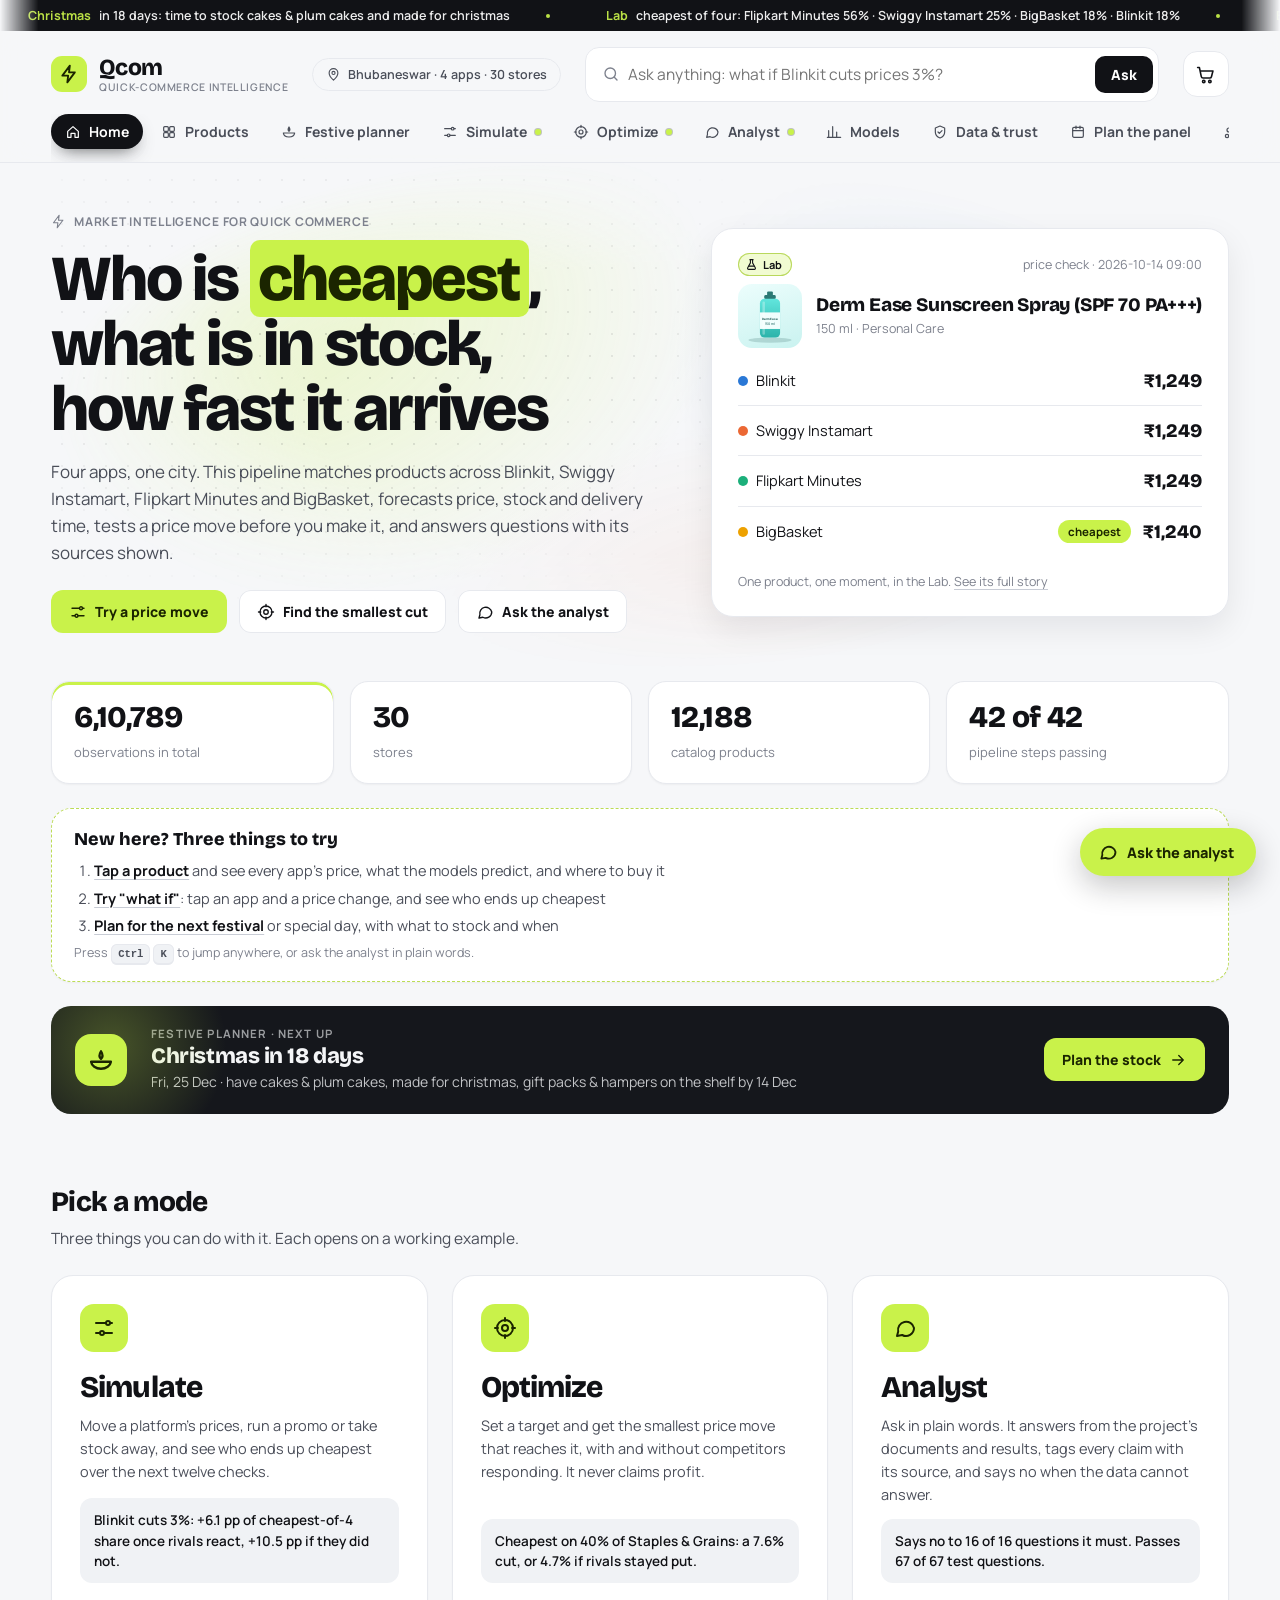
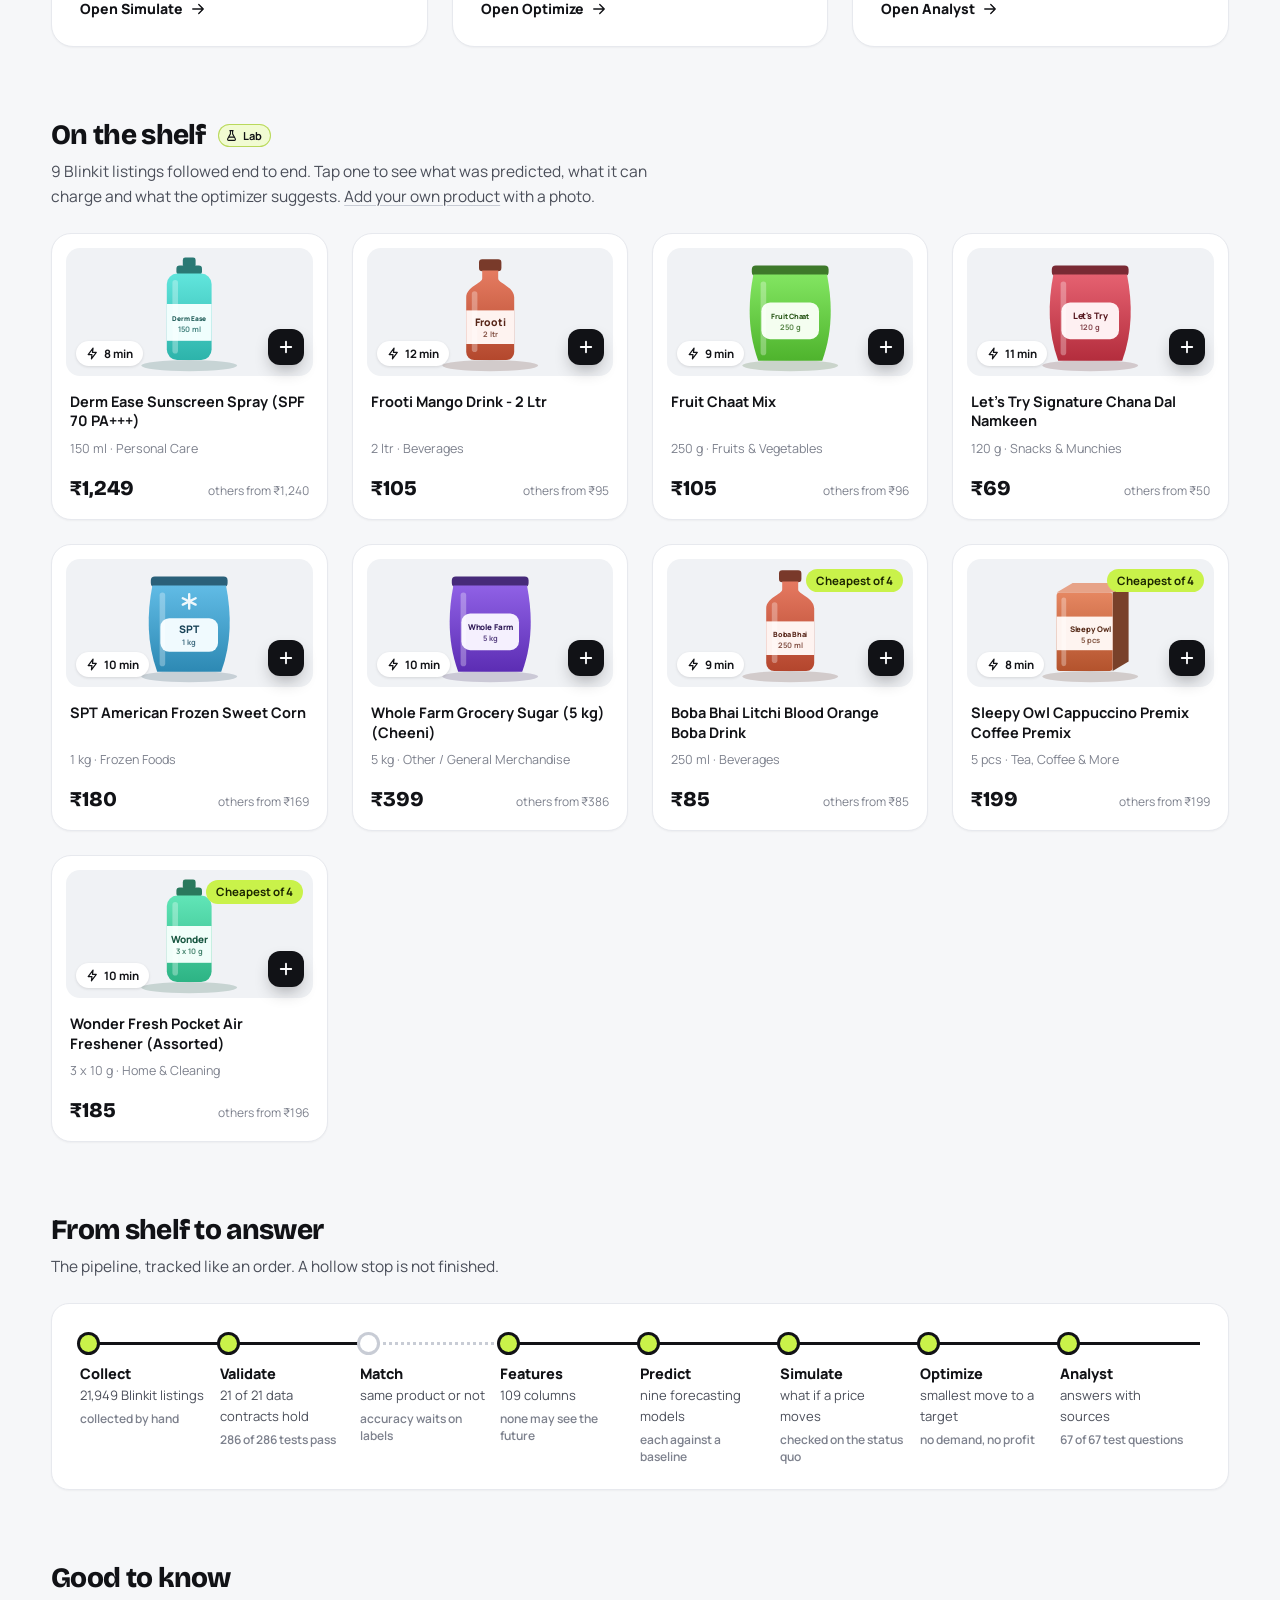
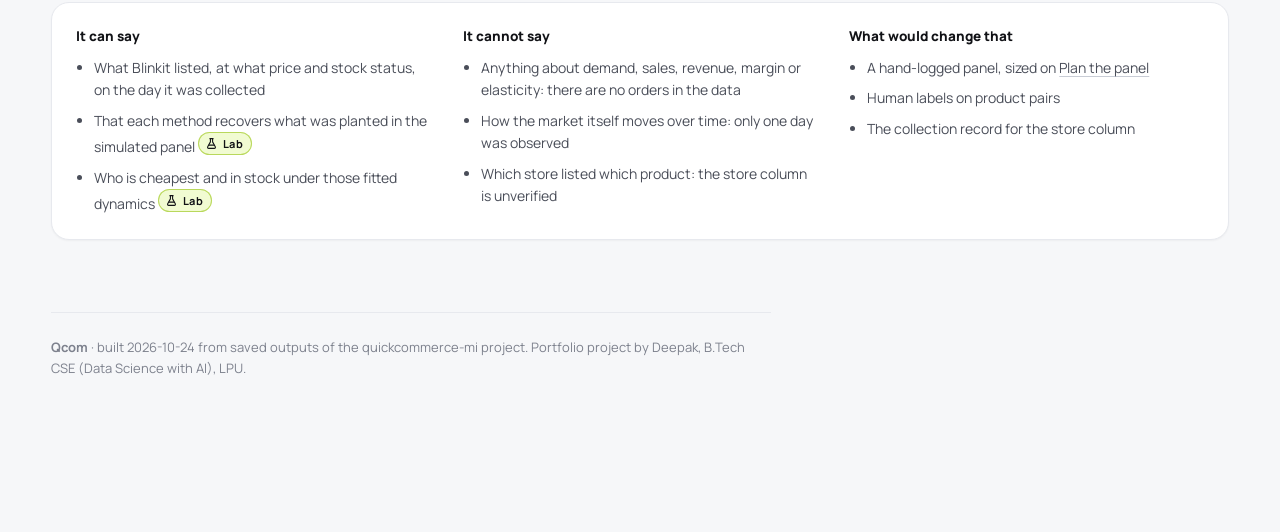
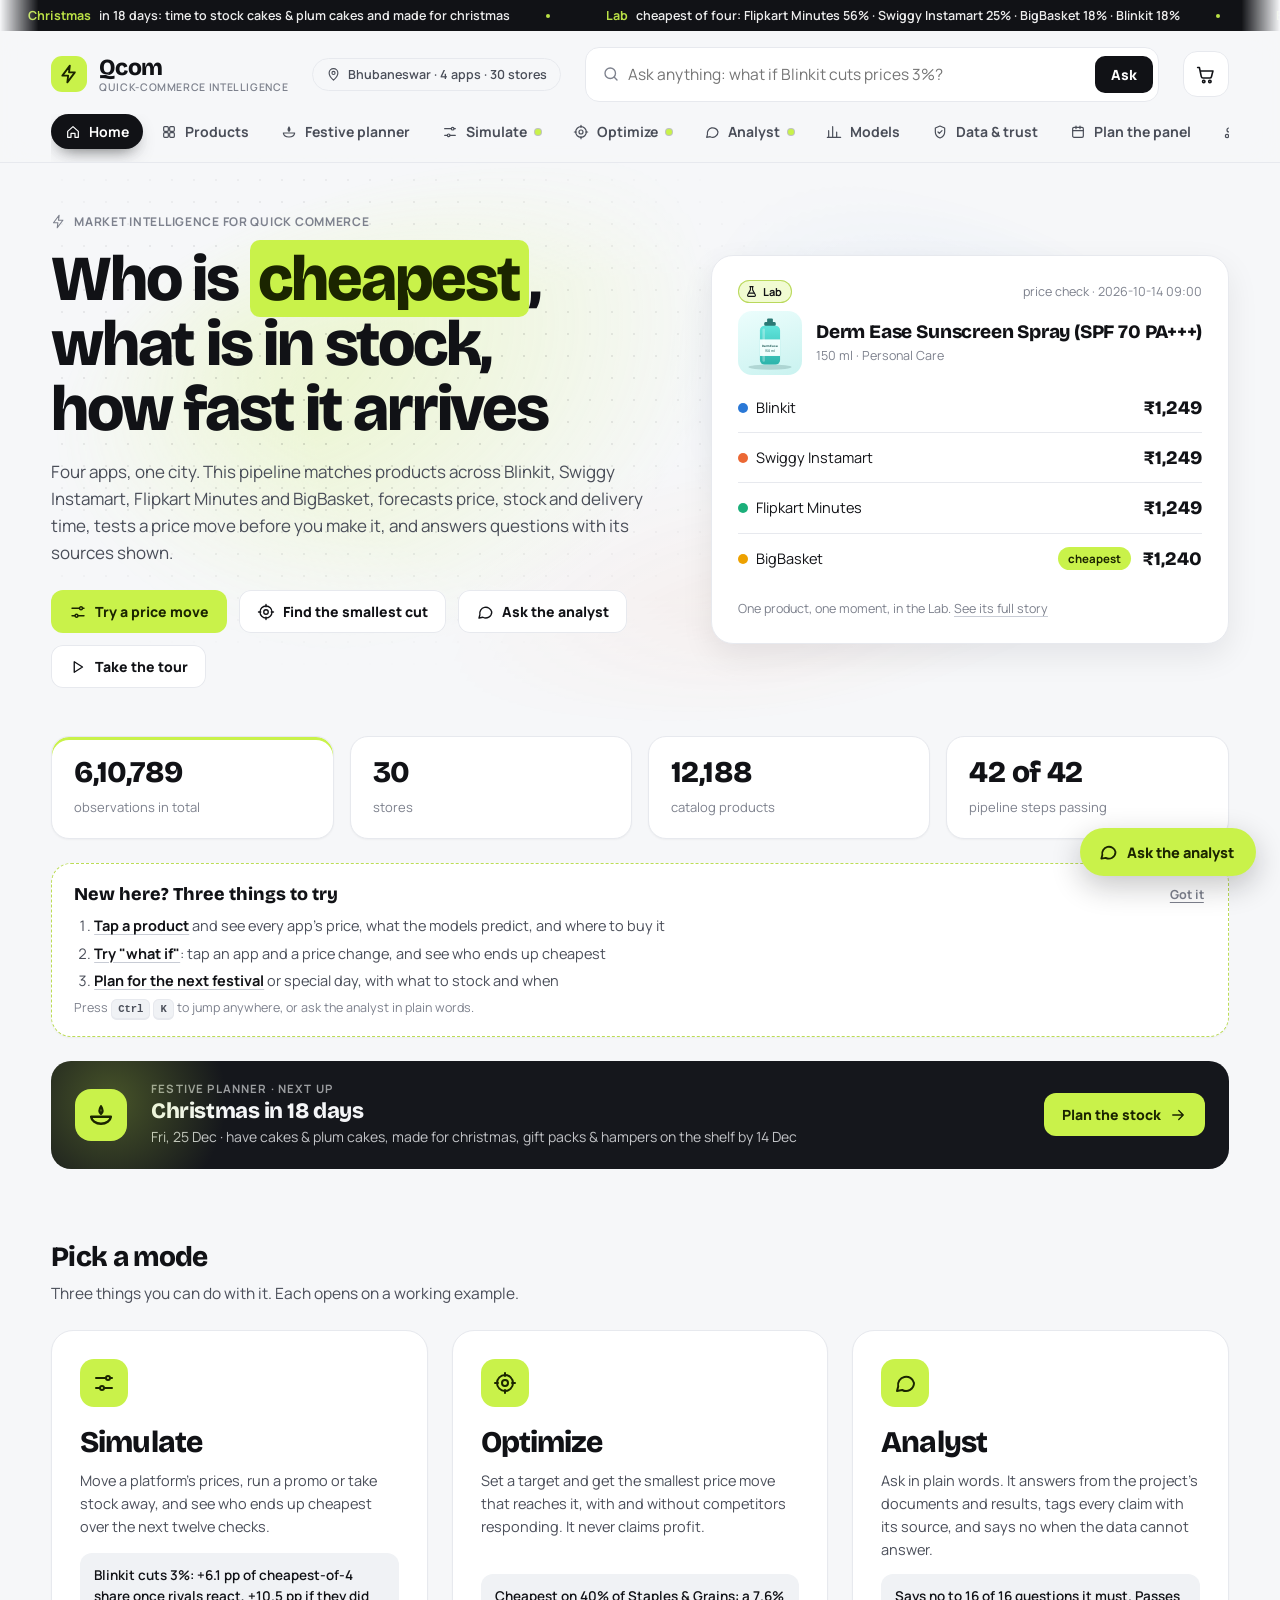
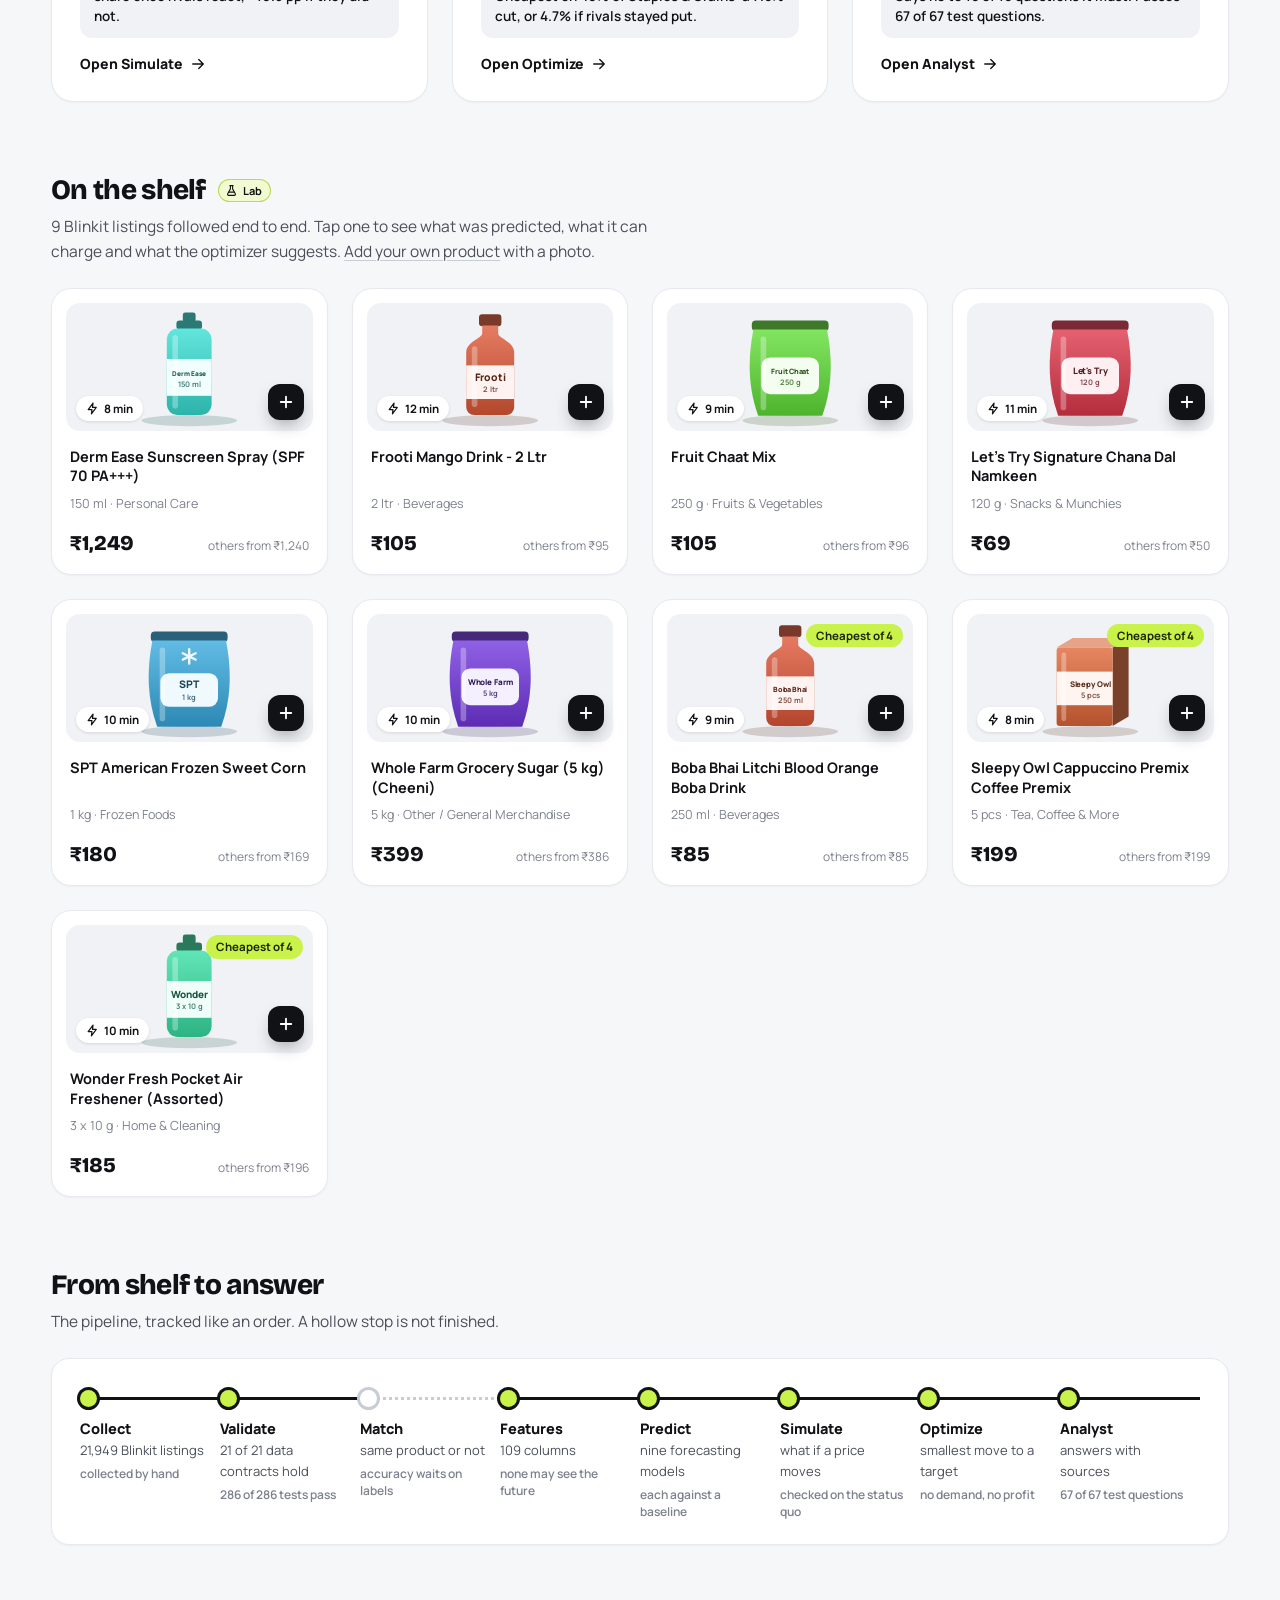
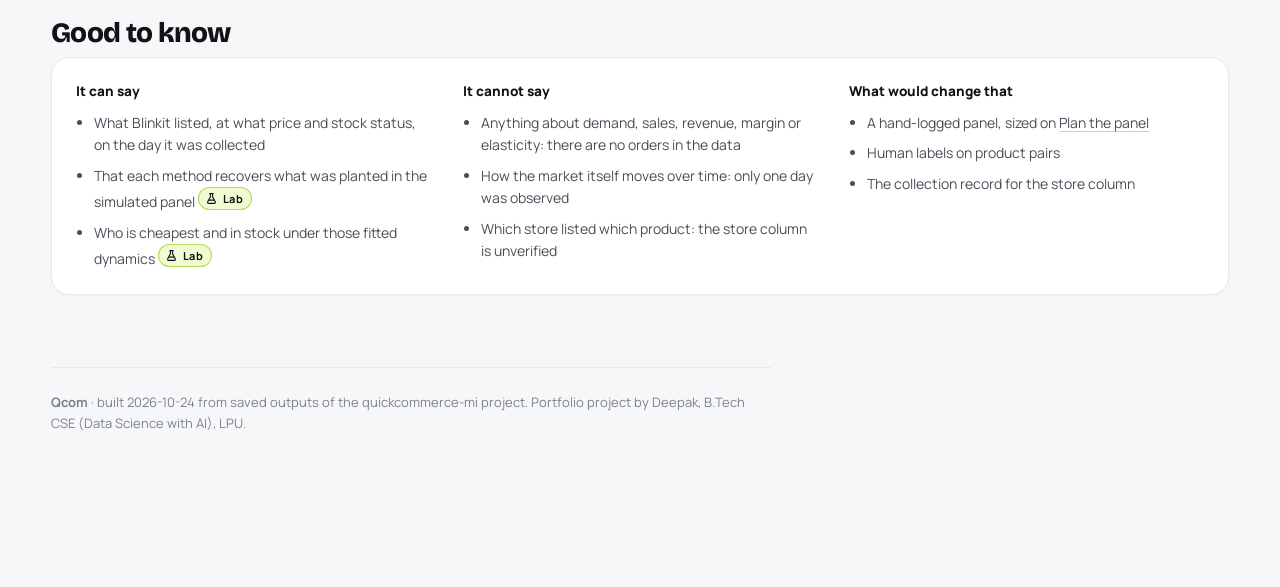
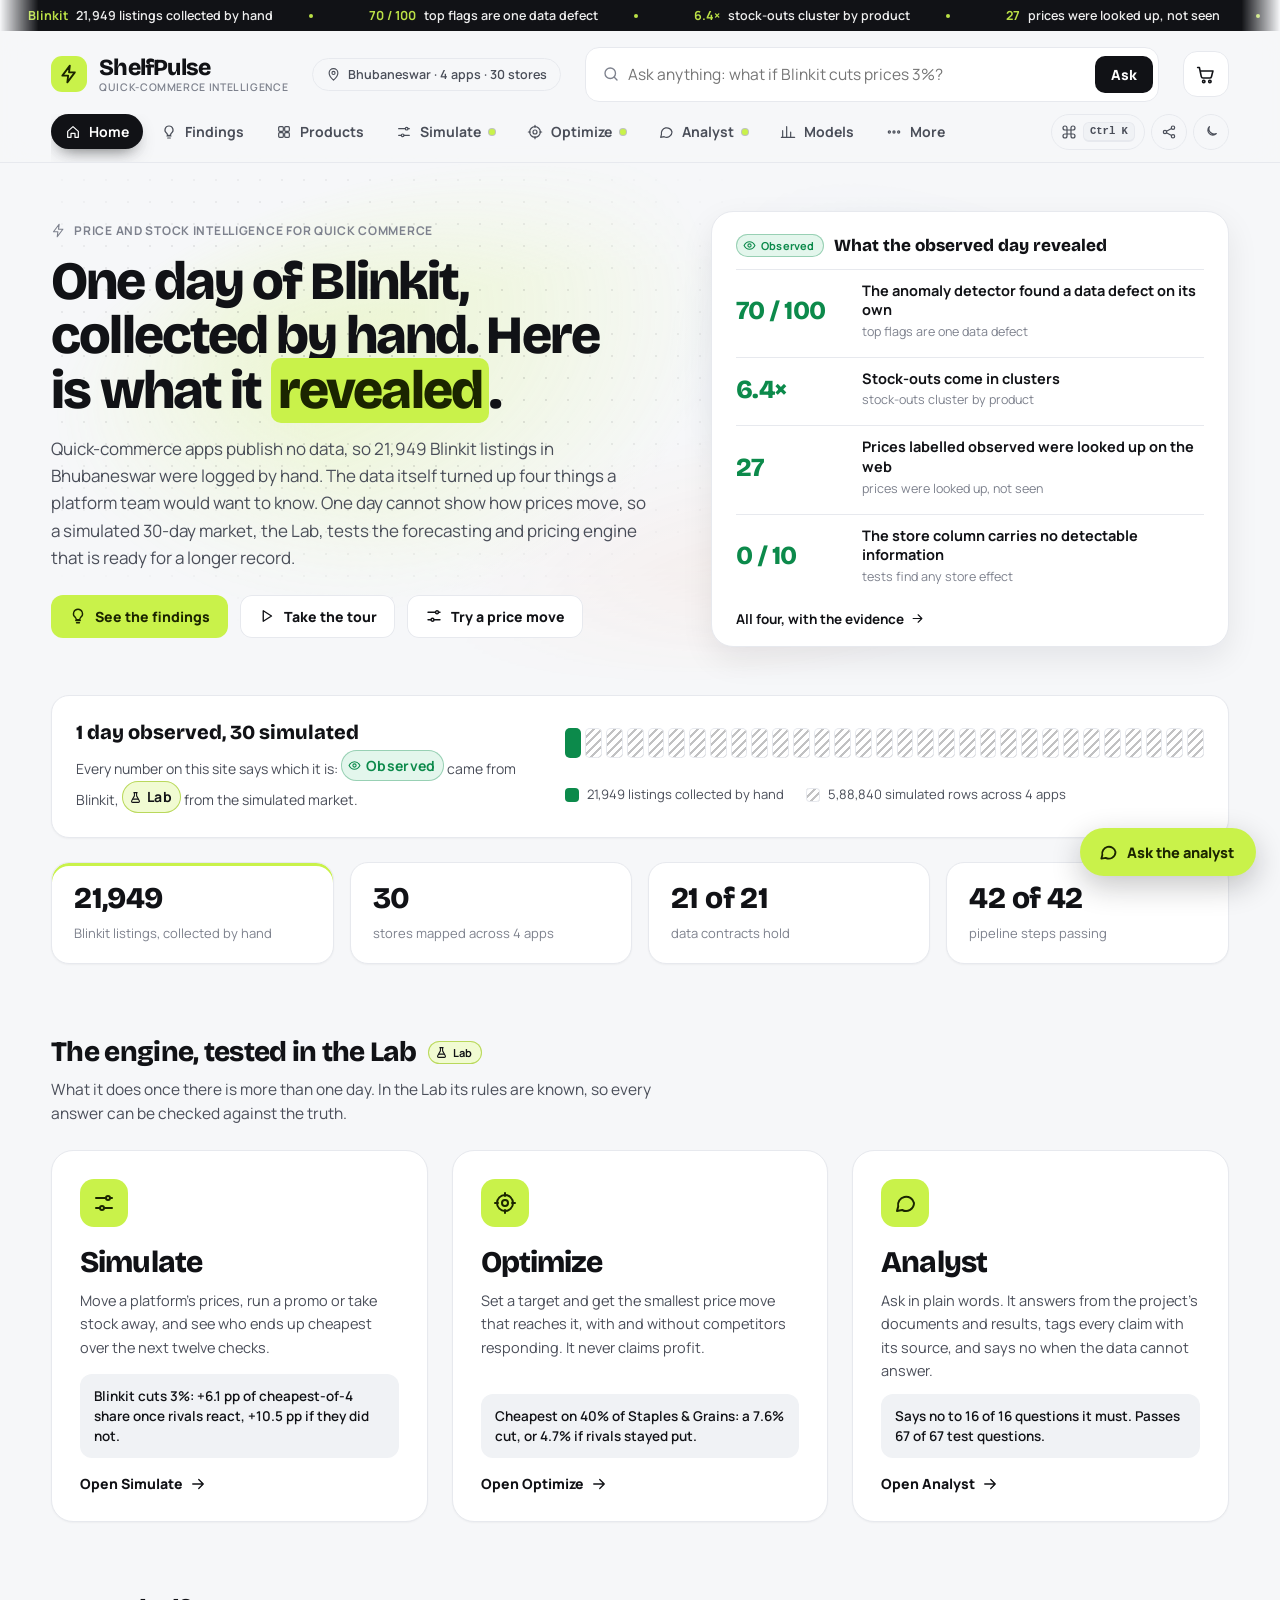
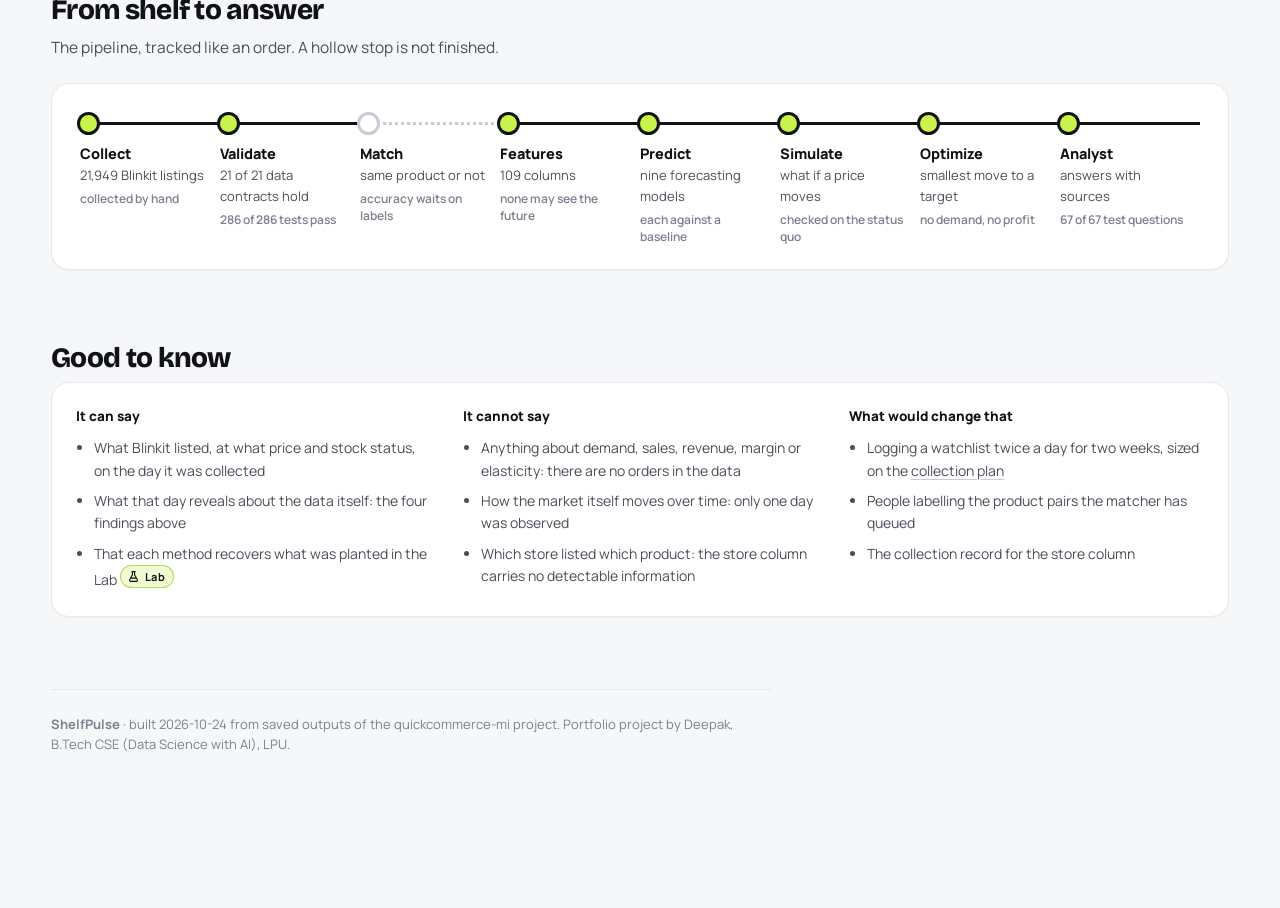
